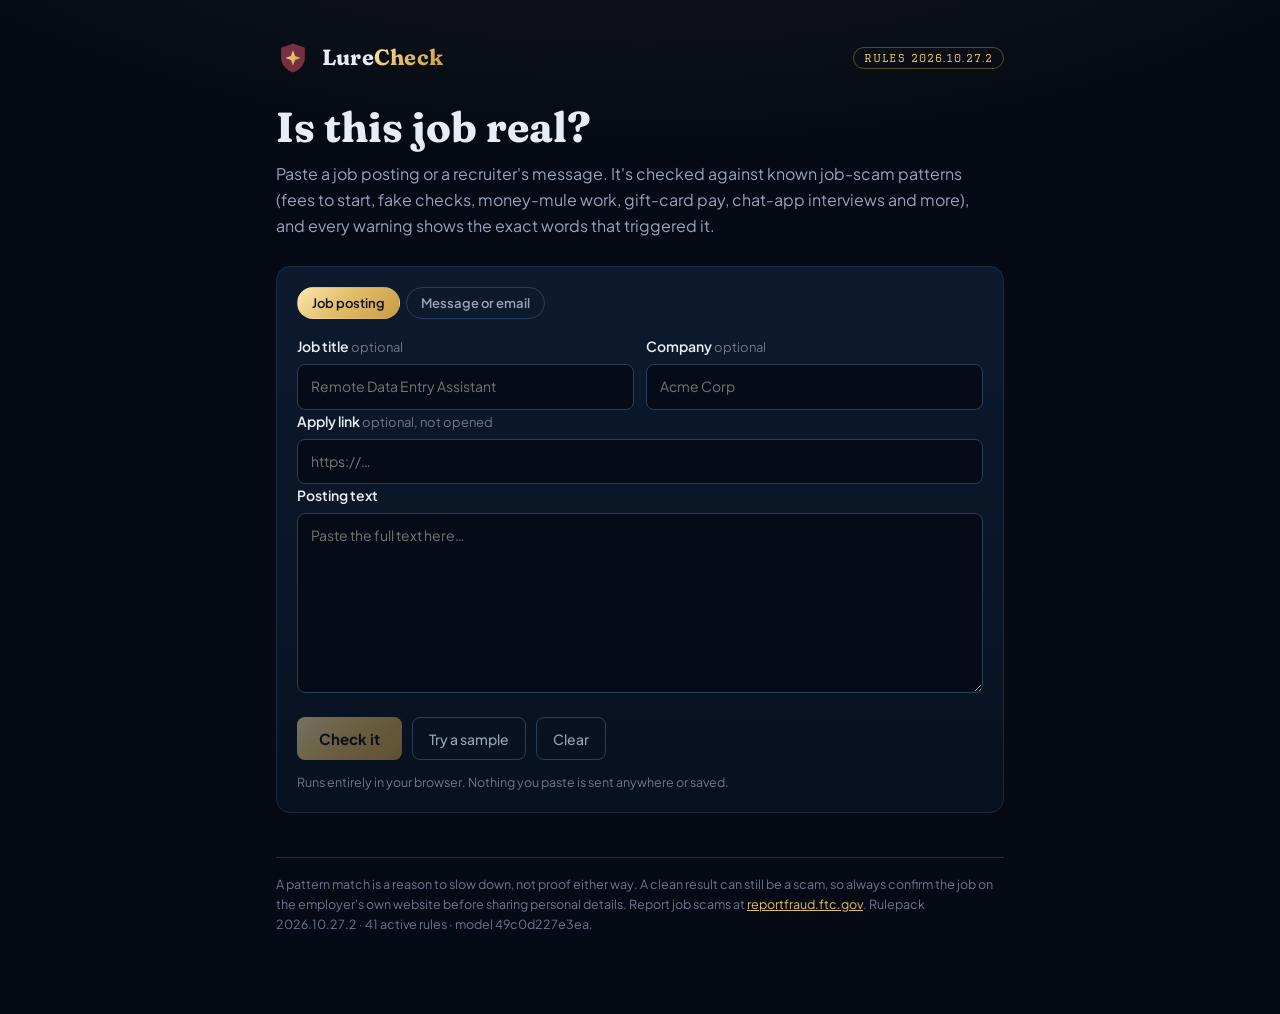
==== index.html @ cb1915ae "Batch 4: network matches, lookup, employer attestations and screening, multilingual rules Plan items" ====
<!doctype html>
<html lang="en">
<head>
<meta charset="utf-8">
<meta name="viewport" content="width=device-width, initial-scale=1">
<title>LureCheck · Is this job real?</title>
<meta name="description" content="Paste a job posting or recruiter message and see whether it matches known job-scam patterns. Runs entirely in your browser.">
<link rel="preconnect" href="https://fonts.googleapis.com">
<link rel="preconnect" href="https://fonts.gstatic.com" crossorigin>
<link href="https://fonts.googleapis.com/css2?family=Fraunces:opsz,wght,SOFT,WONK@9..144,500..800,0..100,0..1&family=Graduate&family=Martian+Mono:wdth,wght@75..112.5,400..700&family=Plus+Jakarta+Sans:wght@400..700&display=swap" rel="stylesheet">
<style>
:root{
  --bg:#050A14;--panel:#08111F;--panel2:#0D1A2E;--line:#1C2B44;--line2:#2A3D5C;
  --text:#E8ECF4;--soft:#97A3B8;--dim:#6B778C;
  --gold:#E2BE6A;--gold-hi:#FBE7AE;--gold-lo:#C99B45;
  --foil:linear-gradient(135deg,#FBE7AE 0%,#E2BE6A 45%,#C99B45 100%);
  --garnet:#8C2F45;--crimson:#E5484D;--amber:#E0A23A;--green:#3FB27F;
  --mono:'Martian Mono',ui-monospace,monospace;--sans:'Plus Jakarta Sans',system-ui,sans-serif;
  --display:'Fraunces',Georgia,serif;--varsity:'Graduate','Rockwell',serif;
}
*{box-sizing:border-box;margin:0}
html{background:var(--bg)}
body{font-family:var(--sans);font-variation-settings:'wdth' 82;background:var(--bg);color:var(--text);line-height:1.6;min-height:100vh;
  background-image:radial-gradient(1200px 500px at 50% -200px,rgba(226,190,106,.10),transparent 70%)}
.wrap{max-width:760px;margin:0 auto;padding:40px 16px 80px}
header{display:flex;align-items:center;gap:12px;margin-bottom:28px}
.brand{white-space:nowrap;font-family:var(--display);font-variation-settings:'SOFT' 60,'WONK' 1;font-size:22px;font-weight:700;letter-spacing:.01em}
.brand b{background:var(--foil);-webkit-background-clip:text;background-clip:text;color:transparent}
.tag{margin-left:auto;font:400 11px var(--varsity);letter-spacing:.1em;text-transform:uppercase;color:var(--gold);
  border:1px solid rgba(226,190,106,.35);border-radius:999px;padding:4px 10px}
h1{font-family:var(--display);font-variation-settings:'SOFT' 60,'WONK' 1;font-size:clamp(30px,6vw,42px);line-height:1.15;margin-bottom:10px}
.lede{color:var(--soft);max-width:58ch;margin-bottom:28px}
.card{background:linear-gradient(180deg,var(--panel2),var(--panel));border:1px solid var(--line);border-radius:14px;padding:20px}
.tabs{display:flex;gap:6px;margin-bottom:16px;flex-wrap:wrap}
.tab{font:600 13px var(--sans);color:var(--soft);background:transparent;border:1px solid var(--line2);border-radius:999px;padding:7px 14px;cursor:pointer}
.tab[aria-selected=true]{color:#0A0F1A;background:var(--foil);border-color:transparent}
label{display:block;font-weight:600;font-size:14px;margin:14px 0 6px}
label:first-of-type{margin-top:0}
.hint{color:var(--dim);font-weight:400;font-size:13px}
textarea,input{width:100%;background:#050C18;border:1px solid var(--line2);border-radius:8px;color:var(--text);
  font:14px/1.55 var(--sans);padding:11px 13px}
textarea{min-height:180px;resize:vertical}
textarea:focus,input:focus{outline:none;border-color:var(--gold);box-shadow:0 0 0 3px rgba(226,190,106,.15)}
.row{display:grid;grid-template-columns:1fr 1fr;gap:12px}
@media(max-width:560px){.row{grid-template-columns:1fr}}
.actions{display:flex;gap:10px;margin-top:18px;flex-wrap:wrap}
button.go{background:var(--foil);color:#0A0F1A;border:0;border-radius:8px;padding:12px 22px;font:700 15px var(--sans);cursor:pointer}
button.go:disabled{opacity:.45;cursor:default}
button.ghost{background:none;border:1px solid var(--line2);border-radius:8px;color:var(--soft);padding:11px 16px;font:500 14px var(--sans);cursor:pointer}
button.ghost:hover{border-color:var(--gold);color:var(--text)}
.private{margin-top:12px;color:var(--dim);font-size:12.5px}

#result{margin-top:24px}
.verdict{display:grid;grid-template-columns:auto 1fr;gap:20px;align-items:center}
@media(max-width:560px){.verdict{grid-template-columns:1fr;justify-items:start}}
.scan{position:relative;width:132px;height:132px}
.scan svg{width:100%;height:100%;transform:rotate(-90deg)}
.scan .num{position:absolute;inset:0;display:grid;place-items:center;text-align:center;font:700 30px var(--mono);font-variation-settings:'wdth' 112.5}
.scan .num small{display:block;font:600 10px var(--mono);letter-spacing:.14em;color:var(--dim);margin-top:-6px}
.lvl{font:600 11px var(--mono);letter-spacing:.14em;text-transform:uppercase}
.vt{font-family:var(--display);font-variation-settings:'SOFT' 60,'WONK' 1;font-size:26px;line-height:1.2;margin:4px 0 6px}
.advice{color:var(--soft)}
.k-ok{--c:var(--green)}.k-caution{--c:var(--amber)}.k-warn{--c:#F07A3A}.k-bad{--c:var(--crimson)}
.lvl,.num{color:var(--c)}
.verdict.card{border-color:color-mix(in srgb,var(--c) 45%,var(--line))}
h2{font:400 12.5px var(--varsity);letter-spacing:.12em;text-transform:uppercase;color:var(--gold);margin:26px 0 10px}
.f{border:1px solid var(--line);border-left:3px solid var(--fc);border-radius:10px;padding:14px 16px;margin-bottom:10px;background:var(--panel)}
.f.critical{--fc:var(--crimson)}.f.warning{--fc:var(--amber)}.f.note{--fc:var(--dim)}
.f .t{display:flex;gap:10px;align-items:baseline;justify-content:space-between;font-weight:600}
.f .sev{font:600 10.5px var(--mono);letter-spacing:.1em;text-transform:uppercase;color:var(--fc);white-space:nowrap}
.f p{color:var(--soft);font-size:14px;margin-top:4px}
.f code{display:inline-block;font:12.5px var(--mono);color:var(--gold-hi);background:rgba(226,190,106,.08);
  border:1px solid rgba(226,190,106,.2);border-radius:5px;padding:1px 6px;margin:6px 6px 0 0;word-break:break-word}
.lg{border-color:rgba(224,162,58,.45)}
.lg ul,.steps{padding-left:20px;color:var(--soft);font-size:14px}
.lg li,.steps li{margin-top:4px}
.empty{color:var(--soft)}
footer{margin-top:44px;color:var(--dim);font-size:12.5px;border-top:1px solid var(--line);padding-top:16px}
footer a{color:var(--gold)}
.mk-card{margin-top:6px}
.mk-legend{display:flex;flex-wrap:wrap;gap:10px;margin:0 0 12px;font:500 11px/1 var(--mono, monospace);letter-spacing:.12em;text-transform:uppercase}
.mk-legend span{padding:6px 9px;border-radius:6px}
.mk-text{white-space:pre-wrap;word-break:break-word;font-size:15px;line-height:1.75}
.mk-red,.mk-amb,.mk-grn{color:inherit;border-radius:4px;padding:1px 3px}
.mk-red{background:rgba(229,48,79,.2);box-shadow:inset 0 -2px #E5304F;color:#FFB3BF}
.mk-amb{background:rgba(232,162,26,.18);box-shadow:inset 0 -2px #E8A21A;color:#FFD98A}
.mk-grn{background:rgba(46,204,113,.16);box-shadow:inset 0 -2px #2ECC71;color:#9EF0C2}
.mk-cleared{list-style:none;margin:16px 0 8px;padding:0;display:grid;gap:10px}
.mk-cleared li{display:grid;gap:4px;font-size:14px;opacity:.9}
.mk-cleared b{color:#9EF0C2}
.mk-note{font-size:12.5px;opacity:.6;margin-top:6px}
</style>
</head>
<body>
<div class="wrap">
  <header>
    <svg width="34" height="34" viewBox="0 0 40 40" aria-hidden="true"><defs><linearGradient id="g" x1="0" y1="0" x2="1" y2="1"><stop offset="0" stop-color="#FBE7AE"/><stop offset=".45" stop-color="#E2BE6A"/><stop offset="1" stop-color="#C99B45"/></linearGradient></defs><path d="M20 3 L34 8 V19 C34 28 28 34 20 37 C12 34 6 28 6 19 V8 Z" fill="#782F40"/><path d="M20 11 L22.4 17.6 L29 20 L22.4 22.4 L20 29 L17.6 22.4 L11 20 L17.6 17.6 Z" fill="url(#g)"/></svg>
    <span class="brand">Lure<b>Check</b></span>
    <span class="tag" id="ver-tag">Rules 2026.10.27.2</span>
  </header>

  <h1>Is this job real?</h1>
  <p class="lede">Paste a job posting or a recruiter's message. It's checked against known job-scam patterns (fees to start, fake checks, money-mule work, gift-card pay, chat-app interviews and more), and every warning shows the exact words that triggered it.</p>

  <form class="card" id="form" autocomplete="off">
    <div class="tabs" role="tablist">
      <button type="button" class="tab" role="tab" aria-selected="true" data-mode="posting">Job posting</button>
      <button type="button" class="tab" role="tab" aria-selected="false" data-mode="message">Message or email</button>
    </div>
    <div id="posting-fields">
      <div class="row">
        <div><label for="title">Job title <span class="hint">optional</span></label><input id="title" placeholder="Remote Data Entry Assistant"></div>
        <div><label for="company">Company <span class="hint">optional</span></label><input id="company" placeholder="Acme Corp"></div>
      </div>
      <label for="url">Apply link <span class="hint">optional, not opened</span></label>
      <input id="url" placeholder="https://…">
    </div>
    <div id="message-fields" hidden>
      <label for="sender">Sender <span class="hint">optional, name and email address</span></label>
      <input id="sender" placeholder="Jane Smith &lt;jane@example.com&gt;">
    </div>
    <label for="text" id="text-label">Posting text</label>
    <textarea id="text" placeholder="Paste the full text here…"></textarea>
    <div class="actions">
      <button class="go" id="go" type="submit" disabled>Check it</button>
      <button class="ghost" type="button" id="sample">Try a sample</button>
      <button class="ghost" type="button" id="clear">Clear</button>
    </div>
    <p class="private">Runs entirely in your browser. Nothing you paste is sent anywhere or saved.</p>
  </form>

  <div id="result" aria-live="polite"></div>

  <footer>
    A pattern match is a reason to slow down, not proof either way. A clean result can still be a scam, so always confirm the job on the employer's own website before sharing personal details.
    Report job scams at <a href="https://reportfraud.ftc.gov" rel="noopener">reportfraud.ftc.gov</a>.
    <span id="ver-foot">Rulepack 2026.10.27.2 · 41 active rules.</span>
  </footer>
</div>


<script id="lurecheck-data">
window.LURECHECK_RULEPACK = {"version":"2026.10.27.2","rules":[{"id":"advance_fee","status":"active","severity":"critical","weight":30,"title":"You're asked to pay something","why":"Legitimate employers never charge you to start work. The single most reliable scam marker.","phrases":["training fee","registration fee","application fee","processing fee","onboarding fee","background check fee","starter kit","pay for your own equipment","purchase the equipment","buy the software","refundable deposit","security deposit","administrative fee","certification fee","check to purchase","check for equipment","check to buy","funds to purchase","money for equipment","training with a fee"],"patterns":["\\b(?:fees?|tuition(?!\\s+(?:reimbursement|assistance|support|benefits?))|charges?)\\b[^.\\n]{0,40}\\b(?:training|course|program|certification|onboarding|registration|processing|kit|equipment|softwares?|laptop|visa)\\b","\\b(?:training|course|program|certification|onboarding|registration|application|processing|visa|equipment|software|kit)\\s+(?:fees?|charges?|tuition|costs?)\\b","\\$\\s?\\d[\\d,]*(?:\\.\\d\\d)?\\s+(?:paid\\s+)?(?:certification|training|course|program|mentorship|kit|software|equipment)\\b","\\b(?:must|need to|have to|required to|first)\\b[^.\\n]{0,30}\\b(?:obtain|purchase|buy|pay(?: for)?)\\b[^.\\n]{0,30}\\$\\s?\\d[\\d,]*[^.\\n]{0,20}\\b(?:certification|training|course|program|onboarding|software|equipment|vendor|kit|fee)\\b","\\b(?:pay|paying|send)\\s+(?:the\\s+|our\\s+|an?\\s+)?(?:vendor|hr agent|agent|recruiter|supplier)\\b[^.\\n]{0,40}\\$?\\s?\\d","\\bpay\\b[^.\\n]{0,40}\\$\\s?\\d[\\d,]*[^.\\n]{0,40}\\b(?:to our|to the)\\s+(?:hr\\s+)?(?:agent|recruiter|manager|vendor)\\b","\\b(?:are you able to|can you|could you|please|kindly|you (?:will )?(?:need to|must|have to))\\s+(?:\\w+\\s+){0,2}(?:cover|front|pay for)\\s+(?:the\\s+|these\\s+|those\\s+)?(?:expenses?|costs?|fees?)\\b"],"guards":["negation"],"min_matches":1,"bonus":3,"added":"2026-09-29","source":"original"},{"id":"money_mule","status":"active","severity":"critical","weight":34,"title":"The job involves moving money or packages","why":"Depositing checks and forwarding funds, or reshipping parcels, is how stolen money and goods get laundered. Even if you didn't know, the bank can close your account, report you, and make you repay the money, and people who move stolen money or goods can face criminal charges. Stop and don't send anything on.","phrases":["deposit the check","cash the check","cashier's check","cashiers check","forward the funds","transfer the remaining","wire the balance","process payments on behalf","package forwarding","reship","money transfer agent"],"patterns":["\\b(?:mail|send|issue|email|deliver|give)\\w*\\s+you\\s+(?:a\\s+|the\\s+)?(?:check|cheque|paycheck)\\b[^.\\n]{0,90}\\b(?:deposit|purchase|equipment|supplies|expenses|software|vendor)\\b","\\b(?:attached|enclosed)\\s+is\\s+the\\s+(?:pay)?check\\b[^.\\n]{0,60}\\b(?:cover|expenses|supplies|purchase)\\b","\\bkeep\\s+(?:\\$\\s?\\d[\\d,]*|\\d{1,3}\\s?%)[^.\\n]{0,60}\\b(?:pay|salary|commission|fee|cut)\\b","\\b(?:customers?|clients?|buyers?)\\s+(?:will\\s+)?(?:pay|send|deposit)\\s+(?:into|to)\\s+your\\s+(?:personal\\s+|own\\s+)?(?:bank\\s+)?account\\b","\\b(?:transfer|send|wire|forward|remit)\\b[^.\\n]{0,40}\\b\\d{1,3}\\s?%[^.\\n]{0,40}\\b(?:partner|account|us|our|company)\\b","\\b(?:receive|accept|inspect)\\s+(?:the\\s+)?(?:parcels?|packages?|shipments?|boxes|goods)\\b[^.\\n]{0,80}\\b(?:your\\s+(?:home\\s+)?address|your\\s+home|at\\s+home|residence)\\b","\\b(?:relabel|re-?label|repackage|re-ship)\\w*\\b","\\bprepaid\\s+(?:shipping\\s+)?labels?\\b"],"guards":[],"min_matches":1,"bonus":3,"added":"2026-09-29","source":"original"},{"id":"mystery_shopping","status":"active","severity":"warning","weight":16,"title":"Mystery-shopper work","why":"Real mystery shopping exists, but 'mystery shopper' is also the usual cover story for fake-check scams. Never deposit a check or send money as part of an assignment.","phrases":["mystery shopper","secret shopper","mystery shopping"],"patterns":[],"guards":[],"min_matches":1,"bonus":3,"added":"2026-09-29","source":"original"},{"id":"banking_pii","status":"active","severity":"critical","weight":26,"title":"Banking or identity details wanted up front","why":"Account and identity details come after a signed offer, through payroll, never over chat during screening.","phrases":["routing number","bank account number","voided check","social security number","your ssn","driver's license number","drivers license number","copy of your id","photo of your id","direct deposit form"],"patterns":["\\b(?:send|provide|share|text|email|upload|scan|snap|attach)\\b[^.\\n]{0,50}\\b(?:ssn|social security|driver'?s? licen[sc]e|passport|bank (?:account|details|info\\w*|login)|routing|account number|photo id|id card)\\b"],"guards":["negation","post_hire"],"min_matches":1,"bonus":3,"added":"2026-09-29","source":"original"},{"id":"irreversible_pay","status":"active","severity":"critical","weight":24,"title":"Payment through irreversible channels","why":"Gift cards, crypto and wire services can't be reversed or traced, and no payroll pays in them. Being asked to SEND money through Zelle, Cash App or Venmo is the same trap. (Small gigs paying you through PayPal or Venmo is common and is not flagged on its own.)","phrases":[],"patterns":["\\b(?:send|sent|deposit|transfer|buy|purchase|codes?|top\\s?up|recharge|wire|withdraw\\w*|reimburse\\w*|pay\\s+(?:for|us|them|the|a|your|back))\\b[^.\\n]{0,40}\\b(?:bitcoin|btc|usdt|usdc|crypto(?:currency)?|gift\\s+cards?|apple\\s+cards?|itunes|zelle|cash\\s?app|venmo|western\\s+union|moneygram)\\b","\\b(?:paid|payment|payments|salary|wages?|pay)\\b(?!\\s+(?:vehicles?|rails?|processing|processors?|networks?|infrastructure|products?|platforms?|industry)\\b)[^.\\n]{0,40}\\b(?:bitcoin|btc|usdt|usdc|crypto(?:currency)?|gift\\s+cards?|apple\\s+cards?|itunes|western\\s+union|moneygram)\\b","\\b(?:bitcoin|btc|usdt|usdc|crypto(?:currency)?|gift\\s+cards?|apple\\s+cards?|itunes|western\\s+union|moneygram)\\b[^.\\n]{0,25}\\b(?:paid|payment|payments|salary|deposit|transfer|codes?)\\b"],"guards":["negation"],"min_matches":1,"bonus":3,"added":"2026-09-29","source":"original"},{"id":"task_scam","status":"active","severity":"warning","weight":24,"title":"Looks like a 'task' scam","why":"Task scams pay small commissions for fake product-boosting work, then demand deposits to 'unlock' withdrawals. You never get the money back.","phrases":[],"patterns":["\\b(?:boost|increase|improve|raise)\\w*\\s+(?:the\\s+)?(?:product\\s+|app\\s+|merchant\\s+|store\\s+)?(?:ratings?|rankings?|reviews?)\\b","\\b(?:product|order|app)\\s+optimi[sz]ation\\b","\\bcommission\\s+(?:on|per|for)\\s+(?:every|each|all)\\s+(?:set|task|order|product)\\b","\\b(?:top\\s?up|recharge|reload|fund)\\s+(?:your\\s+)?(?:account|balance|wallet)\\b","\\bunlock\\s+(?:your\\s+)?(?:withdrawal|earnings|commissions?|tasks?|bonus)\\b","\\bwithdraw(?:al|als)?\\b[^.\\n]{0,50}\\b(?:top\\s?up|recharge|deposit|unlock|upgrade)\\b","\\b(?:like|rate|review|click)\\s+(?:and\\s+\\w+\\s+)?(?:products?|videos?|ads?|apps?|listings?)\\b[^.\\n]{0,40}\\b(?:earn|paid|commission)\\b"],"guards":[],"min_matches":1,"bonus":3,"added":"2026-09-29","source":"original"},{"id":"off_platform","status":"active","severity":"warning","weight":17,"title":"Pushed onto a messaging app","why":"Moving to an unmonitored app right away avoids platform fraud detection and leaves no record. Keep talking where you found the job or on the company's own email. If they won't, look the company up yourself and call the main number on its website to ask whether the job and the recruiter are real.","phrases":["telegram","whatsapp","google hangouts","signal app","wickr","skype id","add me on","message me at","text me at","dm me on"],"patterns":["\\b(?:provide|send|share)\\s+(?:us\\s+|me\\s+)?your\\s+(?:microsoft\\s+)?teams\\s+(?:contact|id|email|username|handle|details)\\b","\\bteams\\s+for\\s+(?:direct\\s+)?communication\\b","\\b(?:only|exclusively|just)\\s+(?:via|on|through|over)\\s+(?:whatsapp|telegram|signal|text|sms)\\b"],"guards":["negation"],"min_matches":1,"bonus":3,"added":"2026-09-29","source":"original"},{"id":"text_interview","status":"active","severity":"warning","weight":15,"title":"Interview by text only","why":"Scam operations avoid live video because they're using a stolen or invented identity. A video call isn't proof either: some use face-swap filters. If you do get one, ask the interviewer to turn their head or wave a hand in front of their face; the filters often glitch.","phrases":["chat interview","text interview","no video call","interview through telegram","interview via whatsapp","written interview only"],"patterns":["\\binterview\\w*\\b[^.\\n]{0,40}\\b(?:via|on|through|over|by)\\s+(?:whatsapp|telegram|signal|text(?:\\s+message)?|chat|messages?|sms)\\b"],"guards":["negation"],"min_matches":1,"bonus":3,"added":"2026-09-29","source":"original"},{"id":"instant_hire","status":"active","severity":"warning","weight":16,"title":"Hired with no real process","why":"An offer without an interview means nobody is assessing you. The goal is to reach the payment step fast.","phrases":["you have been hired","congratulations you are hired","no interview required","hired on the spot","your resume was selected","begin work today"],"patterns":["\\bno\\s+interview\\b","\\b(?:hired|hire[sd]?|start(?:ing)?|begin)\\b[^.\\n]{0,20}\\bsame[- ]day\\b","\\byou(?:'ve| have)\\s+been\\s+(?:selected|hired|approved|accepted)\\b","\\bdeemed\\s+qualified\\b","\\byour\\s+(?:application|resume)\\s+(?:has\\s+been|was)\\s+(?:processed|selected|approved|shortlisted)\\b"],"guards":["negation"],"min_matches":1,"bonus":3,"added":"2026-09-29","source":"original"},{"id":"unsolicited_contact","status":"active","severity":"warning","weight":14,"title":"They say they found you through a directory or resume list","why":"Scammers mass-mail lists of students and job seekers. A real employer applies to you, or you apply to them.","phrases":[],"patterns":["\\b(?:got|received|obtained|found|pulled|saw)\\s+your\\s+(?:contact|resume|cv|email|details|information)\\b[^.\\n]{0,60}\\b(?:through|from|via|on|in)\\b","\\bselected\\s+from\\s+your\\s+(?:school|university|college|campus)\\s+directory\\b","\\byour\\s+(?:school|university|college)\\s+(?:directory|email\\s+list|listserv)\\b"],"guards":[],"min_matches":1,"bonus":3,"added":"2026-09-29","source":"university scam alerts, 2026-09"},{"id":"student_bait","status":"active","severity":"note","weight":9,"title":"Wording aimed at students","why":"Campus scam alerts repeatedly show this framing: easy money that won't interfere with classes.","phrases":[],"patterns":["\\bwithout affecting your (?:regular\\s+)?(?:activities|studies|academics|classes|schedule)\\b","\\bstudent\\s+(?:empowerment|assistance|support)\\s+program\\b","\\bwork\\s+virtually\\s+as\\b"],"guards":[],"min_matches":1,"bonus":3,"added":"2026-09-29","source":"university scam alerts, 2026-09"},{"id":"pressure","status":"active","severity":"warning","weight":11,"title":"Pressure to decide now","why":"Urgency is there to stop you checking. Real hiring runs on weeks, not hours.","phrases":["limited positions","limited slots","act fast","respond within 24 hours","within the next hour","first come first served","offer expires","urgent hiring","urgently needed"],"patterns":["\\burgently\\s+(?:needs?|required|hiring)\\b","\\bstart\\s+(?:today|now|right away)\\b"],"guards":[],"min_matches":1,"bonus":3,"added":"2026-09-29","source":"original"},{"id":"visa_threat","status":"active","severity":"warning","weight":20,"title":"Threatens your visa or immigration status","why":"The message says your visa, OPT, CPT or SEVIS status is at risk, mentions deportation or arrest, or asks you to pay something tied to your immigration status. Scammers target international students with these threats. Employers don't handle your visa status, and no real job asks you to pay to protect it. Talk to your school's international student office before you reply.","phrases":[],"patterns":["\\b(?:visa|f-?1|j-?1|opt|stem\\s+opt|cpt|sevis|i-?20|immigration\\s+status|work\\s+authori[sz]ation)\\b[^.\\n]{0,40}\\b(?:revoked|cancell?ed|terminated|suspended|at\\s+risk|in\\s+jeopardy|violat(?:ed|ion))\\b","\\b(?:deport(?:ed|ation)?|arrest(?:ed)?\\s+warrant|immigration\\s+(?:officers?|police))\\b","\\b(?:pay|fee|fine|deposit|send)\\b[^.\\n]{0,40}\\b(?:visa|opt|cpt|sevis|i-?20|immigration)\\b[^.\\n]{0,30}\\b(?:status|fee|processing|clearance|renewal|maintain)\\b"],"guards":["negation"],"min_matches":1,"bonus":3,"added":"2026-10-27","source":"plan item 10: international students are targeted with visa and OPT/CPT threats"},{"id":"authority_impersonation_zh","status":"active","severity":"warning","weight":28,"title":"Someone claiming to be police or a consulate wants money (Chinese)","why":"The message claims to be from a Chinese embassy, consulate, police or customs office, says you're linked to a crime such as money laundering, and asks you to pay, transfer money or keep it secret. Real authorities don't do this by phone, text or WeChat. Hang up and talk to your school's international student office.","phrases":[],"patterns":["(?:大使馆|领事馆|公安局|公安|警察局|检察院|移民局|海关)[^。\\n]{0,40}(?:洗钱|逮捕|通缉|涉嫌|冻结|拘留|涉案|违法)","(?:洗钱|逮捕|通缉|涉嫌|冻结|拘留|涉案)[^。\\n]{0,40}(?:转账|汇款|保证金|安全账户|保密)"],"guards":[],"min_matches":1,"bonus":3,"added":"2026-10-27","source":"plan item 10: impersonation calls aimed at Chinese international students"},{"id":"fake_check_es","status":"active","severity":"critical","weight":34,"title":"They'll send you a check and want money back (Spanish)","why":"Te mandan un cheque para depositar y después te piden enviar el resto, comprar equipo o pagar a un proveedor. El banco puede mostrar el dinero disponible, pero el cheque falso regresa semanas después y tú debes todo. This is the fake-check scam: don't deposit it.","phrases":[],"patterns":["\\bcheck\\b[\\s\\S]{0,120}?\\bdep[oó]s[ií]t\\w*[\\s\\S]{0,100}?\\b(?:env[ií]\\w*|transf\\w*|devuelv\\w*|devolv\\w*|mand\\w*)\\b[^.\\n]{0,40}\\b(?:resto|diferencia|proveedor|equipo|dinero)\\b","\\bdep[oó]s[ií]t\\w*[^.\\n]{0,40}\\bcheck\\b[\\s\\S]{0,100}?\\b(?:proveedor|resto|diferencia|compra\\w*\\s+(?:el\\s+|los\\s+)?(?:equipo|materiales))\\b"],"guards":["negation"],"min_matches":1,"bonus":3,"added":"2026-10-27","source":"plan item 10: Spanish-language fake-check scripts"},{"id":"advance_fee_es","status":"active","severity":"critical","weight":30,"title":"You're asked to pay to get the job (Spanish)","why":"Te piden pagar una cuota de inscripción, capacitación, uniforme o materiales para empezar. Los empleadores reales no cobran por trabajar. You're asked to pay to start: real employers never charge you.","phrases":["pago por adelantado","cuota de inscripción","cuota de inscripcion","costo de capacitación","costo de capacitacion","kit de inicio","depósito de garantía","deposito de garantia"],"patterns":["\\b(?:debe|debes|tiene\\s+que|tienes\\s+que|necesita|necesitas)\\s+(?:pagar|depositar)\\b[^.\\n]{0,40}\\b(?:inscripci[oó]n|capacitaci[oó]n|entrenamiento|uniforme|materiales|kit|equipo)\\b"],"guards":["negation"],"min_matches":1,"bonus":3,"added":"2026-10-27","source":"plan item 10: Spanish-language advance-fee scripts"},{"id":"too_good","status":"active","severity":"warning","weight":13,"title":"High pay for very little","why":"Pay well above market for a role needing no experience is bait, not an opportunity.","phrases":["no experience necessary","no experience required","no skills required","anyone can do this","work only 2 hours","flexible hours high pay","easy money","guaranteed income","earn while you learn"],"patterns":["\\bno\\s+(?:prerequisite\\s+)?(?:training\\s+or\\s+)?(?:work\\s+)?experience(?:\\s+or\\s+(?:skills?|training))?\\s+(?:is\\s+|are\\s+)?(?:necessary|required|needed)\\b","\\bearn\\s+\\$\\s?\\d[\\d,]*(?:\\s*(?:-|to)\\s*\\$?\\s?\\d[\\d,]*)?\\s*(?:daily|a day|per day|every day)\\b"],"guards":[],"min_matches":1,"bonus":3,"added":"2026-09-29","source":"original"},{"id":"pay_to_work","status":"active","severity":"warning","weight":20,"title":"The 'job' requires paying for training first","why":"A real internship or job pays you. If you must buy a course or program to get the role, it is a course sale dressed as a job.","phrases":["enroll here","enroll for the program","enroll in the program"],"patterns":["\\benroll\\w*\\s+(?:for|in)\\s+(?:the|our)\\s+(?:training\\s+)?program\\b"],"guards":["negation"],"min_matches":1,"bonus":3,"added":"2026-09-29","source":"original"},{"id":"training_sale_perks","status":"active","severity":"warning","weight":20,"title":"The perks read like a course being sold","why":"Certificates, mock interviews and branding sessions listed together are how paid 'internship programs' advertise themselves.","phrases":["training certificate","internship certificate","letter of recommendation","mock interview sessions","personal branding sessions","resume building sessions","guaranteed placement"],"patterns":[],"guards":[],"min_matches":2,"bonus":3,"added":"2026-09-29","source":"original"},{"id":"mule_recruitment","status":"active","severity":"warning","weight":22,"title":"Bank account and ID wanted to 'receive payment'","why":"Being asked for a U.S. bank account and SSN to 'receive salary' before you know the job, company, or pay is the money-mule recruitment pattern; your account is used to move stolen funds. Even if you didn't know, the bank can close your account, report you, and make you repay the money, and people who move stolen money or goods can face criminal charges. Stop and don't send anything on.","phrases":["bank account for payment","valid u.s. bank account","us bank account for","social security number for employment","part-time recruiter"],"patterns":["\\b(?:valid|active|personal)\\s+(?:u\\.?s\\.?\\s+)?bank\\s+account\\b[^.\\n]{0,30}\\b(?:payment|paid|salary|deposit|receive)\\b","\\b(?:receive|get|accept)\\s+(?:your\\s+)?(?:salary|pay|payments?|payroll)(?:\\s+payments?)?\\s+(?:through|via|by|into|to)\\s+(?:a\\s+|your\\s+)?(?:u\\.?s\\.?\\s+)?(?:personal\\s+)?bank\\b","\\bassist(?:ing)?\\s+(?:\\w+\\s+){0,3}with\\s+(?:its|our|their|the)\\s+recruit(?:ment|ing)\\b","\\brecruit(?:ment|ing)\\s+(?:is\\s+being\\s+)?conducted\\s+on\\s+behalf\\s+of\\b","\\breply\\s+(?:with\\s+)?(?:yes|apply|interested|i'?m interested)\\b","\\bnot\\s+eligible\\s+to\\s+apply\\b"],"guards":[],"min_matches":1,"bonus":3,"added":"2026-09-29","source":"original"},{"id":"vague_employer","status":"active","severity":"note","weight":9,"title":"The employer stays vague","why":"A real posting names the company and a real person. Anonymity here is deliberate.","phrases":["confidential company","our client is seeking","a leading company","reputable company seeking","well known firm","undisclosed company"],"patterns":["\\b(?:confidential|undisclosed)\\s+(?:employer|company|client)\\b"],"guards":[],"min_matches":1,"bonus":3,"added":"2026-09-29","source":"original"},{"id":"preselected_offer","status":"active","severity":"warning","weight":20,"title":"A job offer you never applied for","why":"The message says you've already been 'chosen' or 'selected' or that an offer was 'approved for you', or that they found your CV or email somewhere. Real employers don't hand out offers to people who never applied.","phrases":[],"patterns":["\\b(?:dear|greetings,?|hello,?)\\s+(?:chosen|selected)\\s+(?:applicant|candidate|student)s?\\b","\\b(?:job\\s+)?offer\\s+has\\s+been\\s+approved\\s+for\\s+you\\b","\\byou\\s+have\\s+been\\s+(?:chosen|selected)\\s+(?:through|by|from|for\\s+(?:a|this)\\s+job|to\\s+work)\\b","\\b(?:considered|found)\\s+you\\s+(?:as\\s+)?(?:a\\s+)?suitable\\b","\\bcame\\s+across\\s+your\\s+(?:cv|resume|profile)\\b","\\bfound\\s+your\\s+(?:email|e-mail|contact|number)\\s+(?:on|in|through)\\b","\\byou\\s+are\\s+invited\\s+to\\s+participate\\s+in\\s+a\\s+part[- ]time\\s+job\\b","\\byour\\s+resume\\s+is\\s+very\\s+suitable\\b"],"guards":[],"min_matches":1,"bonus":3,"added":"2026-09-30","source":"field test Sept 2026 (Evan's labeled reasons)"},{"id":"weekly_stipend","status":"active","severity":"warning","weight":18,"title":"A flat weekly amount for part-time work","why":"Scam offers quote a round weekly sum ('$350 weekly', '$550 per week') for a few hours of vague remote work. Real part-time jobs quote an hourly rate. Writing 'every 7 days' instead of 'weekly' doesn't change it.","phrases":[],"patterns":["\\$\\s?\\d{3}(?:[.,]\\d{2})?\\s*(?:\\(?usd\\)?\\s*)?(?:weekly|per\\s+week|a\\s+week|each\\s+week|every\\s+week|every\\s+(?:7|seven)\\s+days|/\\s?(?:week|wk))\\b","\\bweekly\\s+(?:pay|salary|remuneration|allowance|wages?|compensation|stipend)\\s*(?:of|:|is)?\\s*(?:up\\s+to\\s+)?\\$\\s?\\d{3}\\b","\\b(?:earn|make|get\\s+paid)\\s+(?:up\\s+to\\s+)?\\$\\s?\\d{3}(?:\\.\\d\\d)?\\s*(?:\\(?usd\\)?\\s*)?(?:weekly|every\\s+(?:7|seven)\\s+days)\\b"],"guards":["live_in"],"min_matches":1,"bonus":3,"added":"2026-09-30","source":"field test Sept 2026 (Evan's labeled reasons)"},{"id":"weekly_pay_few_hours","status":"active","severity":"warning","weight":15,"title":"Weekly pay for a few hours, with no amount","why":"The weekly-stipend scam with the dollar figure taken out: paid every week for an hour or two a day. Real part-time jobs name an hourly rate.","phrases":[],"patterns":["\\b(?:pay|paid|payments?|salary|stipend|compensation)\\b[^.\\n]{0,30}(?:weekly|(?:per|each|every)\\s+week|every\\s+(?:7|seven)\\s+days)[\\s\\S]{0,200}?\\b(?:[1-4]|one|two|three|few)(?:\\s*(?:-|to)\\s*[2-5])?\\s*(?:hrs?|hours?)\\s+(?:a|per|each)\\s+day\\b","\\bweekly\\s+(?:pay|salary|stipend|compensation|payments?)\\b[\\s\\S]{0,200}?\\b(?:[1-4]|one|two|three|few)(?:\\s*(?:-|to)\\s*[2-5])?\\s*(?:hrs?|hours?)\\s+(?:a|per|each)\\s+day\\b","\\b(?:[1-4]|one|two|three|few)(?:\\s*(?:-|to)\\s*[2-5])?\\s*(?:hrs?|hours?)\\s+(?:a|per|each)\\s+day\\b[\\s\\S]{0,200}?\\b(?:pay|paid|payments?|salary|stipend|compensation)\\b[^.\\n]{0,30}(?:weekly|(?:per|each|every)\\s+week|every\\s+(?:7|seven)\\s+days)","\\b(?:[1-4]|one|two|three|few)(?:\\s*(?:-|to)\\s*[2-5])?\\s*(?:hrs?|hours?)\\s+(?:a|per|each)\\s+day\\b[\\s\\S]{0,200}?\\bweekly\\s+(?:pay|salary|stipend|compensation|payments?)\\b"],"guards":["negation","live_in"],"min_matches":1,"bonus":0,"added":"2026-10-22","source":"red-team on training scams, Oct 2026: removing dollar amounts undid weekly_stipend in 70 of 280 rewrites"},{"id":"remote_weekly_pay","status":"active","severity":"note","weight":10,"title":"Remote work paid by the week","why":"Remote 'assistant' scams promise to pay every week, often with no amount at all. Some real remote jobs pay weekly too, so this only adds weight to other signs.","phrases":[],"patterns":["\\b(?:remote(?:ly)?|from\\s+home|home-based|work\\s+from\\s+anywhere|online-based|virtual(?:ly)?)\\b[\\s\\S]{0,250}?\\b(?:paid|pay|payments?|salary|stipend|compensation|earn)\\b[^.\\n]{0,30}(?:weekly|(?:per|each|every)\\s+week|every\\s+(?:7|seven)\\s+days)","\\b(?:remote(?:ly)?|from\\s+home|home-based|work\\s+from\\s+anywhere|online-based|virtual(?:ly)?)\\b[\\s\\S]{0,250}?\\bweekly\\s+(?:pay|salary|stipend|compensation|payments?)\\b","\\b(?:paid|pay|payments?|salary|stipend|compensation|earn)\\b[^.\\n]{0,30}(?:weekly|(?:per|each|every)\\s+week|every\\s+(?:7|seven)\\s+days)[\\s\\S]{0,250}?\\b(?:remote(?:ly)?|from\\s+home|home-based|work\\s+from\\s+anywhere|online-based|virtual(?:ly)?)\\b","\\bweekly\\s+(?:pay|salary|stipend|compensation|payments?)\\b[\\s\\S]{0,250}?\\b(?:remote(?:ly)?|from\\s+home|home-based|work\\s+from\\s+anywhere|online-based|virtual(?:ly)?)\\b"],"guards":["negation"],"min_matches":1,"bonus":0,"added":"2026-10-22","source":"red-team on training scams, Oct 2026: with dollar amounts removed, 'work remotely and get paid weekly' was all that was left"},{"id":"personal_channel","status":"active","severity":"warning","weight":18,"title":"Moves hiring to a personal phone, email or social account","why":"You're told to text a number, reply from your personal or 'alternative' email instead of your school address, or message someone on Instagram. That keeps the conversation away from your school's spam filters and anyone who could warn you. This happens from real university addresses too: scammers send from hacked student and staff accounts, so a genuine .edu address doesn't make the offer real.","phrases":[],"patterns":["\\b(?:alternative|alternate|personal|private|non[- ]?school|non[- ]?edu)\\s+e-?mail(?:\\s+address)?\\b","\\bnot\\s+(?:your|the)\\s+(?:\\.?edu|school|university|student|campus)\\s+e-?mail\\b","\\btext\\s+(?:your|me\\s+your|us\\s+your|them\\s+your)\\s+(?:full\\s+)?name\\b","\\b(?:send|drop)\\s+(?:a\\s+)?text(?:\\s+message)?\\s+to\\b","\\bvia\\s+text\\s+(?:message|at)\\b","\\btext\\s+message\\s+(?:only|for\\s+a\\s+quick)\\b","\\binstagram\\b[^.\\n]{0,40}\\bmessage\\s+only\\b","\\bdrop\\s+your\\s+(?:phone|cell|mobile)\\s+number\\b","\\b(?:send|provide|reply\\s+with)\\b[^.\\n]{0,40}\\bgmail\\b"],"guards":["disclaimer"],"min_matches":1,"bonus":3,"added":"2026-09-30","source":"field test Sept 2026 (Evan's labeled reasons)"},{"id":"any_department","status":"active","severity":"note","weight":10,"title":"Open to anyone in any department","why":"Fake 'research assistant' offers say any student from any department can do the job. Real research jobs name the skills and the lab. These often come from real but hacked university email accounts.","phrases":[],"patterns":["\\b(?:any|all)\\s+(?:academic\\s+)?departments?\\s+(?:of|in)\\s+(?:the|our)\\s+(?:institution|university|school|college)\\b","\\bfrom\\s+any\\s+(?:academic\\s+)?department\\b","\\bstudents?\\s*(?:and|/|\\\\)\\s*staffs?\\b[^.\\n]{0,80}\\b(?:job|position|opportunity|offer|employment)\\b"],"guards":[],"min_matches":1,"bonus":3,"added":"2026-09-30","source":"field test Sept 2026 (Evan's labeled reasons)"},{"id":"student_hardship_bait","status":"active","severity":"note","weight":10,"title":"Promises money without touching your studies","why":"'Won't interfere with your academics', 'help struggling students cover expenses': this pitch targets students who need money and is written to lower your guard.","phrases":[],"patterns":["\\bwithout\\s+(?:affecting|interfering\\s+with)\\s+(?:your|one'?s)\\s+(?:regular\\s+|daily\\s+)?(?:activities|academics?|academic\\s+performance|studies|classes|schedule|leisure)\\b","\\b(?:won'?t|will\\s+not|does\\s+not|doesn'?t)\\s+(?:interfere|affect)\\s+(?:with\\s+)?your\\s+(?:daily\\s+activities|academics|studies|present\\s+employment|study)\\b","\\bhelp\\s+(?:struggling|needy)\\s+students\\b","\\bcover\\s+expenses\\s+incurred\\b","\\bfinancial\\s+support\\s+to\\s+those\\s+who\\b"],"guards":[],"min_matches":1,"bonus":3,"added":"2026-09-30","source":"field test Sept 2026 (Evan's labeled reasons)"},{"id":"reship_home","status":"active","severity":"critical","weight":34,"title":"Receive and re-ship packages from home","why":"The job is taking in parcels at your home and sending them on. That's reshipping stolen goods, and you're the one whose address is on the box. Even if you didn't know, the bank can close your account, report you, and make you repay the money, and people who move stolen money or goods can face criminal charges. Stop and don't send anything on.","phrases":[],"patterns":["\\breshipp?(?:ing|er|ers)?\\b","\\b(?:parcels?|packages?|goods|items)\\b[^.\\n]{0,60}\\b(?:delivered|sent|shipped|mailed)\\s+to\\s+your\\s+(?:home|house|address|residence|apartment)\\b","\\bprepares?\\s+goods\\s+for\\s+forwarding\\b","\\baccept(?:ing)?\\s+and\\s+send(?:ing)?\\s+(?:mail|parcels?|packages?)\\b","\\b(?:outgoing|return)\\s+shipping\\s+labels?\\s+to\\s+print\\b","\\btake\\s+(?:pictures|photos)\\s+of\\s+(?:it|the\\s+parcels?|the\\s+packages?|each\\s+(?:parcel|package))\\b"],"guards":[],"min_matches":1,"bonus":3,"added":"2026-09-30","source":"field test Sept 2026 (Evan's labeled reasons)"},{"id":"fake_check_funds","status":"active","severity":"critical","weight":34,"title":"They'll send you money to buy things","why":"You're promised a check or 'funds' to buy equipment, supplies or gifts, or you'll be 'paid in advance' for purchases. Your bank may show the money as available within a day or two, but a fake check can come back weeks later, and you owe the bank the full amount. Don't deposit it, and don't send any of it on.","phrases":[],"patterns":["\\b(?:issue|send|mail|give|email)\\w*\\s+you\\s+(?:an?\\s+)?(?:official\\s+)?(?:check|cheque|paycheck)\\b","\\b(?:check|cheque|paycheck)\\s+(?:for|to\\s+cover)\\s+(?:the\\s+)?(?:office\\s+)?(?:supplies|equipment|expenses|purchases?|items)\\b","\\bfunds?\\b[^.\\n]{0,50}\\b(?:for|to\\s+(?:purchase|buy|handle|cover))\\s+(?:the\\s+)?(?:equipment|supplies|shipping|office\\s+items|gifts?|items)\\b","\\bmobile\\s+deposit\\b","\\bpurchase\\s+(?:gifts?|gift\\s+items)\\b","\\bnot\\s+to\\s+use\\s+your\\s+personal\\s+funds\\b","\\bdon'?t\\s+have\\s+to\\s+use\\s+your\\s+personal\\s+funds\\b","\\bpaid\\s+in\\s+advance\\s+for\\s+(?:all\\s+)?(?:tasks\\s+and\\s+)?purchases\\b","\\bsuppliers?\\s+payments?\\b"],"guards":["negation"],"min_matches":1,"bonus":3,"added":"2026-09-30","source":"field test Sept 2026 (Evan's labeled reasons)"},{"id":"app_boost_task","status":"active","severity":"critical","weight":30,"title":"Paid to boost apps, songs or products","why":"'Update app store data', 'increase app downloads', 'raise play counts': this is the task scam. Soon you're asked to deposit money to 'unlock' your earnings.","phrases":[],"patterns":["\\b(?:increase|boost|improve|update|raise)\\w*\\s+(?:the\\s+)?(?:app(?:\\s+store)?\\s+(?:data|views|downloads|rankings?)|app\\s+views|play\\s+counts?|views\\s+and\\s+downloads|streams?\\s+(?:of|for))\\b","\\bplay\\s+counts?\\b","\\bapp\\s+store\\s+data\\b"],"guards":[],"min_matches":1,"bonus":3,"added":"2026-09-30","source":"field test Sept 2026 (Evan's labeled reasons)"},{"id":"brand_recruiter_text","status":"active","severity":"warning","weight":18,"title":"Cold message 'from' a big brand's HR","why":"A text opening 'sorry to interrupt, I'm from Indeed/TikTok HR' with a daily pay range is the standard opener for task scams. Those companies don't recruit that way.","phrases":[],"patterns":["\\b(?:i'?m|i\\s+am|this\\s+is)\\s+(?:a\\s+)?(?:recruit\\w*\\s+assistant\\s+at|from\\s+the\\s+hr\\s+department|from\\s+(?:indeed|linkedin|tiktok|amazon|ziprecruiter|glassdoor|temu|shein))\\b","\\bsorry\\s+to\\s+(?:interrupt|bother\\s+you)\\b","\\bexcuse\\s+me,?\\s+i'?m\\s+(?:a|from)\\b","\\bpart[- ]time\\s+partners\\b","\\bdaily\\s+salary\\s+(?:is\\s+)?(?:from\\s+)?\\$\\s?\\d"],"guards":[],"min_matches":1,"bonus":3,"added":"2026-09-30","source":"field test Sept 2026 (Evan's labeled reasons)"},{"id":"pet_sitter_relative","status":"active","severity":"warning","weight":20,"title":"A relative 'moving to the area' needs a pet sitter","why":"An uncle, aunt or friend 'moving to the college area' who needs a dog walker at a weekly rate is a fake-check script. The 'owner' is never there and the check arrives first.","phrases":[],"patterns":["\\b(?:uncle|aunt|auntie|cousin|mother|father|mom|dad|brother|sister|relative)\\b[^.\\n]{0,100}\\b(?:moving|relocating)\\b","\\b(?:pet|dog)\\s*[- ]?\\s*(?:sitt?(?:er|ing)|walk(?:er|ing))\\b[^.\\n]{0,160}\\$\\s?\\d{3}\\s*(?:weekly|per\\s+week|a\\s+week)\\b","\\$\\s?\\d{3}\\s*(?:weekly|per\\s+week|a\\s+week)\\b[^.\\n]{0,160}\\b(?:pet|dog)\\s*[- ]?\\s*(?:sitt?(?:er|ing)|walk(?:er|ing))\\b"],"guards":[],"min_matches":1,"bonus":3,"added":"2026-09-30","source":"field test Sept 2026 (Evan's labeled reasons)"},{"id":"crypto_atm","status":"active","severity":"critical","weight":30,"title":"Work involving crypto ATMs","why":"'Evaluate Bitcoin ATMs' jobs are how scammers get you to turn a fake check or stolen money into crypto they control.","phrases":[],"patterns":["\\b(?:bitcoin|btc|crypto(?:currency)?)\\s+atms?\\b"],"guards":[],"min_matches":1,"bonus":3,"added":"2026-09-30","source":"field test Sept 2026 (Evan's labeled reasons)"},{"id":"pii_upfront","status":"active","severity":"warning","weight":18,"title":"Asks for personal details before any interview","why":"A first message asking for your student ID number, date of birth, age or full home address, before any interview, is collecting what it needs for identity theft and to mail a fake check.","phrases":[],"patterns":["\\bstudent\\s+id\\s+(?:number|no\\.?|#)\\b","\\bdate\\s+of\\s+birth\\b","(?:^|\\n)\\s*(?:age|dob)\\s*:","\\bfull\\s+names?\\b[^.\\n]{0,80}\\b(?:mailing|home|physical)\\s+address\\b[^.\\n]{0,80}\\b(?:phone|mobile|cell)\\b"],"guards":["negation","post_hire"],"min_matches":1,"bonus":3,"added":"2026-09-30","source":"field test Sept 2026 (Evan's labeled reasons)"},{"id":"startup_cost","status":"active","severity":"critical","weight":30,"title":"Costs money to start","why":"You're asked to put money in up front ('$8 to get started', 'startup cost') to earn later. Real jobs don't charge you to begin.","phrases":[],"patterns":["\\$\\s?\\d+[^.\\n]{0,25}\\b(?:out\\s+of\\s+pocket|startup\\s+cost|start-?up\\s+(?:cost|fee))\\b","\\b(?:startup|start-?up)\\s+cost\\s+(?:is\\s+)?(?:holding|of|\\$)"],"guards":["negation"],"min_matches":1,"bonus":3,"added":"2026-09-30","source":"field test Sept 2026 (Evan's labeled reasons)"},{"id":"review_fraud","status":"active","severity":"critical","weight":30,"title":"Paid to post fake reviews","why":"Writing 5-star reviews you didn't earn is fraud the FTC fines businesses for, and these gigs often don't pay or turn into task scams.","phrases":[],"patterns":["\\b(?:post(?:ing)?|write|writing|leave|leaving)\\s+(?:\\d+\\s+)?(?:5|five)[- ]star\\s+reviews?\\b","\\$\\s?\\d+\\s+(?:per|for\\s+each|each|a)\\s+review\\b","\\bpaid\\s+(?:to\\s+)?(?:post|write)\\s+reviews?\\b"],"guards":["negation"],"min_matches":1,"bonus":3,"added":"2026-09-30","source":"field test Sept 2026 (Evan's labeled reasons)"},{"id":"income_claim","status":"active","severity":"warning","weight":18,"title":"Promised income that data entry doesn't pay","why":"'$300 a day', '$15,000 a month', 'paychecks are guaranteed' for typing or forms. No real data-entry job pays like that.","phrases":[],"patterns":["\\bpaychecks?\\s+are\\s+guaranteed\\b","\\b(?:make|earn)s?\\s+\\$\\s?\\d{1,3},\\d{3}\\s*/?\\s*(?:mo|month)\\b","\\$\\s?[3-9]\\d{2,}\\+?\\s*(?:/|per\\s+|a\\s+)day\\b","\\bproven\\s+to\\s+generate\\b"],"guards":[],"min_matches":1,"bonus":3,"added":"2026-09-30","source":"field test Sept 2026 (Evan's labeled reasons)"},{"id":"weekly_pay_assistant","status":"active","severity":"warning","weight":35,"title":"An assistant job that leads with being paid weekly","why":"The 'research / personal assistant, part-time, get paid weekly' offer is a common script aimed at students, and scammers drop the dollar amount to slip past filters. Real postings say what the work is and the hourly rate.","phrases":[],"patterns":["\\b(?:research|personal|virtual|administrative|office|executive)\\s+assistants?\\b[^.\\n]{0,200}?\\b(?:get|be|are|is|being)\\s+paid\\b[^.\\n]{0,40}?\\b(?:weekly|per\\s+week|every\\s+week|each\\s+week|every\\s+(?:7|seven)\\s+days)\\b","\\b(?:get|be)\\s+paid\\b[^.\\n]{0,40}?\\b(?:weekly|per\\s+week|every\\s+week|each\\s+week|every\\s+(?:7|seven)\\s+days)\\b[^.\\n]{0,200}?\\b(?:research|personal|virtual|administrative|office|executive)\\s+assistants?\\b","\\b(?:research|personal|virtual|administrative|office|executive)\\s+assistants?\\b[\\s\\S]{0,300}?\\b(?:compensation|pay|salary|stipend|wages?)\\s*:\\s*[a-z ]{0,30}\\b(?:weekly|per\\s+week|every\\s+week|each\\s+week|every\\s+(?:7|seven)\\s+days)\\b"],"guards":[],"min_matches":1,"bonus":3,"added":"2026-09-30","source":"red team: dollar amounts removed"},{"id":"earnings_per_day","status":"active","severity":"warning","weight":18,"title":"Earnings promised by the day","why":"'Earn up to ... per day', 'your earnings start at ... a day': work-from-home scams promise a daily take instead of an hourly wage. Real jobs quote an hourly rate or a salary, with or without the dollar amount.","phrases":[],"patterns":["\\b(?:earn|earns|earning|earnings|make|makes|making|generate|generates|income|paid)\\b[^.\\n]{0,40}?\\bup\\s+to\\b(?:(?!\\b(?:hours?|hrs?|shifts?|times|days?\\s+a\\s+week)\\b)[^.\\n]){1,30}?\\+?\\s*(?:per\\s+day|a\\s+day|/\\s?day|daily)\\b","\\b(?:earn|earns|earning|earnings|make|makes|making|generate|generates|income|paid)\\b[^.\\n]{0,25}?\\bbetween\\b(?:(?!\\b(?:hours?|hrs?|shifts?)\\b)[^.\\n]){1,40}?\\b(?:per|a)\\s+day\\b","\\bearnings\\s+start\\s+at\\b[^.\\n]{1,30}?(?:per\\s+day|a\\s+day|/\\s?day|daily)\\b"],"guards":["negation"],"min_matches":1,"bonus":3,"added":"2026-10-03","source":"red team Oct 2026: data-entry script with the dollar amounts removed"},{"id":"commission_system_pitch","status":"active","severity":"warning","weight":22,"title":"A sales 'system' you buy into, not a job","why":"Promoting 'high-ticket digital products' on social media for pay per sale, with a fee kept out of your earnings and 'no followers needed', is an affiliate or MLM funnel. There's no employer paying you a wage.","phrases":["high-ticket","high ticket","no followers needed","no followers required","step-by-step system","proven training blueprint"],"patterns":["\\b(?:earn|make|paid|pay|commission)\\b[^.\\n]{0,40}?\\bper\\s+(?:sale|referral|sign[-\\s]?up)\\b","\\b(?:retains?|keeps?|takes?)\\s+(?:only\\s+)?(?:a\\s+)?(?:small\\s+)?[^.\\n]{0,25}?\\b(?:website|platform|membership|setup|license)\\s+fee\\b","\\bpromote\\s+(?:\\w+\\s+){0,3}digital\\s+products?\\b"],"guards":[],"min_matches":2,"bonus":3,"added":"2026-10-03","source":"red team Oct 2026: MLM 'digital products' script with the dollar amounts removed"}]};
window.LURECHECK_MODEL = {"format":2,"version":"49c0d227e3ea","threshold":0.88,"rule_scale":3.0,"rule_ids":["advance_fee","any_department","app_boost_task","banking_pii","brand_recruiter_text","crypto_atm","fake_check_funds","implied_hourly","income_claim","instant_hire","irreversible_pay","money_mule","mule_combo","mule_recruitment","mystery_shopping","off_platform","pay_anomaly","pay_to_work","personal_channel","personal_email","pet_sitter_relative","preselected_offer","pressure","remote_weekly_pay","reship_home","review_fraud","startup_cost","student_bait","student_hardship_bait","task_scam","text_interview","too_good","training_sale_perks","unsolicited_contact","vague_employer","weekly_pay_few_hours","weekly_stipend"],"rule_coef":[0.5209,0.505624,0.026156,0.485783,0.711714,0.262814,0.114753,1.19578,-0.252183,0.526512,-0.24973,0.549974,0.021219,0.021219,-0.167596,0.642141,-0.516503,0.028577,0.749189,0.359576,0.02208,0.140288,0.262451,0.833305,0.777626,0.049299,0.396409,0.078666,0.920122,0.022284,0.077375,0.04332,0.028577,0.33139,0.033831,0.006999,0.351064,2.099673],"vocab":{"$0":[3.560006,0.126923],"$0 000":[3.61265,0.179989],"$00":[2.487369,-0.743288],"$00 $00":[4.584511,-0.087996],"$00 00":[4.066567,-0.205119],"$00 000":[4.738661,-0.117076],"$00 hour":[4.361367,-0.060395],"$00 hr":[4.515518,-0.183163],"$00 per":[3.805841,-0.350958],"$000":[1.937829,0.14028],"$000 $000":[5.026343,-0.009072],"$000 00":[4.584511,0.076685],"$000 each":[4.872193,0.054538],"$000 for":[5.144126,-0.027779],"$000 per":[3.585982,0.080667],"$000 weekly":[3.712022,0.025775],"$0000":[4.333196,0.009518],"$0000 per":[4.920983,0.001148],"0":[1.881234,-0.390818],"0 0":[3.234584,-0.169911],"0 00":[3.428079,-0.448041],"0 000":[5.431808,0.22607],"0 0000":[4.658618,-0.081185],"0 0hrs":[4.825673,0.021371],"0 days":[3.757832,0.079736],"0 hour":[4.333196,0.072873],"0 hours":[3.225367,-0.042721],"0 if":[5.208665,0.144422],"0 months":[5.208665,0.100976],"0 times":[4.515518,0.094839],"0 weeks":[5.144126,0.041742],"0 years":[4.390354,-0.168516],"00":[1.864626,-0.375166],"00 $00":[5.144126,-0.041498],"00 0":[5.083502,-0.050043],"00 00":[3.640049,-0.116963],"00 000":[5.208665,-0.060787],"00 0000":[3.909382,0.081907],"00 00am":[5.083502,0.069061],"00 00pm":[5.144126,0.076342],"00 am":[4.420207,-0.298929],"00 days":[4.584511,-0.027421],"00 for":[5.208665,0.086742],"00 highland":[4.825673,0.163237],"00 hour":[5.026343,0.019676],"00 hours":[3.198216,-0.085802],"00 htm":[4.697839,-0.080211],"00 if":[4.872193,0.27481],"00 ke00":[4.658618,-0.079894],"00 minutes":[4.658618,-0.015426],"00 or":[4.658618,-0.000555],"00 per":[4.253153,0.009644],"00 pm":[4.361367,-0.126942],"00 to":[4.305797,-0.080862],"00 years":[3.805841,0.127524],"000":[2.202982,0.555743],"000 0":[5.837273,0.27873],"000 00":[4.584511,0.31819],"000 000":[3.599227,0.482797],"000 0000":[3.873664,0.299299],"000 and":[5.144126,0.263089],"000 dollars":[4.825673,0.270538],"000 k":[4.549419,0.006588],"000 per":[4.584511,-0.037467],"000 remote":[5.144126,0.071984],"0000":[2.325728,0.183371],"0000 00":[4.110053,0.227558],"0000 text":[4.825673,0.197595],"00000":[3.37342,0.073946],"00000 hamilton":[4.825673,0.163237],"0000000":[5.083502,-0.048367],"0000000000":[3.82237,-0.108359],"0000000000000":[4.658618,-0.079894],"00am":[4.482728,0.056964],"00hrs":[5.144126,3.1e-05],"00pm":[4.920983,-0.002048],"00th":[4.781221,-0.194472],"0hrs":[4.781221,-0.003211],"0pm":[4.872193,0.220196],"a":[1.204975,-0.386066],"a 00":[5.083502,-0.002834],"a busy":[4.972276,-0.00163],"a car":[4.697839,-0.016422],"a career":[4.825673,-0.041263],"a check":[4.825673,0.00108],"a company":[4.920983,-0.059712],"a computer":[4.872193,-0.099104],"a copy":[4.155515,0.152856],"a data":[4.738661,-0.018505],"a day":[4.066567,0.052005],"a diverse":[5.083502,-0.038377],"a fast":[4.515518,-0.031481],"a few":[4.872193,-0.412898],"a first":[4.738661,-0.007938],"a flexible":[4.088074,0.048527],"a full":[4.872193,-0.102537],"a good":[4.450979,-0.022462],"a great":[3.965471,0.017422],"a high":[4.333196,0.14989],"a home":[4.972276,-0.079617],"a job":[4.110053,-0.085482],"a minimum":[5.026343,-0.106715],"a mobile":[4.825673,0.090958],"a month":[4.781221,0.014162],"a monthly":[5.083502,0.061728],"a new":[4.972276,0.091591],"a one":[4.549419,0.258314],"a paid":[5.026343,-0.000735],"a parcel":[5.208665,0.065645],"a part":[3.474064,0.038145],"a personal":[4.066567,0.179597],"a plus":[4.620878,-0.096411],"a position":[5.144126,0.061802],"a positive":[5.208665,-0.066104],"a professional":[5.144126,-0.175841],"a related":[5.144126,-0.034847],"a remote":[3.82237,0.163595],"a single":[5.083502,0.036941],"a strong":[4.781221,-0.032214],"a student":[4.203143,0.031721],"a team":[4.420207,-0.087297],"a text":[4.825673,0.012319],"a u":[5.144126,5.5e-05],"a valid":[4.738661,-0.031865],"a variety":[4.110053,-0.059767],"a virtual":[5.026343,-0.012612],"a week":[3.216235,-0.011214],"a weekly":[4.697839,-0.053094],"a wide":[4.825673,-0.020782],"ability":[3.018875,0.013754],"ability to":[3.080433,-0.037983],"able":[3.560006,-0.195382],"able to":[3.560006,-0.194634],"about":[2.734931,-0.114518],"about the":[3.66822,0.029903],"above":[4.203143,0.131643],"academic":[3.61265,0.007214],"academic department":[4.825673,0.000703],"academic performance":[4.825673,0.000703],"accept":[4.584511,0.147286],"acceptance":[4.515518,0.080185],"accepted":[4.825673,0.053723],"accepting":[4.549419,0.26743],"accepting applications":[4.972276,0.295584],"access":[3.891363,-0.096095],"access to":[4.110053,-0.054154],"according":[5.026343,-0.003684],"according to":[5.026343,-0.003684],"account":[3.180517,-0.14309],"account and":[4.515518,-0.037045],"account number":[4.825673,0.002132],"accounting":[4.584511,-0.216616],"accounts":[4.697839,-0.164377],"accuracy":[4.066567,-0.062581],"accurate":[3.965471,-0.055507],"accurately":[4.515518,-0.115153],"acknowledging":[4.781221,0.000451],"acknowledging your":[4.825673,0.000649],"across":[3.682609,-0.202021],"across the":[4.450979,-0.132479],"act":[4.972276,0.054103],"action":[5.083502,-0.05469],"activities":[3.534688,-0.039764],"activity":[5.277658,-0.136985],"actually":[4.972276,0.091454],"add":[5.026343,0.003406],"addition":[5.083502,-0.198778],"additional":[4.045514,-0.175518],"additionally":[4.227836,0.078229],"address":[2.509543,0.475385],"address year":[4.333196,0.007334],"admin":[4.738661,-0.038405],"admin assistant":[5.351766,-0.035547],"administration":[4.584511,0.058573],"administrative":[3.234584,0.006169],"administrative assistant":[3.873664,0.02149],"administrative support":[4.584511,0.106891],"adobe":[5.277658,-0.009395],"advance":[4.825673,-0.006932],"advancement":[4.738661,0.01958],"affect":[4.305797,0.042973],"affect your":[4.549419,0.045296],"affecting":[4.333196,0.002533],"affecting academic":[4.825673,0.000649],"after":[3.450807,-0.111134],"after 00":[4.972276,-0.012284],"after the":[4.420207,-0.079105],"against":[5.144126,0.014205],"age":[4.004692,-0.041939],"age to":[5.71949,-0.007714],"agency":[4.738661,0.16658],"agent":[3.77358,0.11562],"agents":[5.277658,0.271152],"agreed":[5.083502,0.244293],"agreement":[4.697839,0.232175],"ai":[4.658618,-0.535003],"aig":[5.837273,0.194959],"alert":[4.738661,0.062403],"align":[5.026343,-0.046078],"all":[2.212933,-0.34117],"all students":[4.972276,-0.026772],"all the":[3.856272,0.048155],"all this":[5.144126,0.000624],"allow":[4.658618,0.141985],"allow us":[5.144126,0.101546],"allowance":[4.549419,0.041119],"allowed":[5.144126,0.012242],"allowing":[4.658618,0.04438],"allowing you":[4.825673,0.059872],"along":[4.515518,0.136509],"along with":[4.920983,0.035165],"alongside":[4.781221,0.00703],"already":[4.549419,0.052424],"also":[2.879762,0.128904],"also you":[4.333196,0.097691],"alternative":[3.946423,0.006983],"alternative email":[4.132525,0.00227],"alumni":[5.144126,0.003833],"always":[4.781221,0.068239],"am":[3.01144,0.355384],"am a":[4.825673,0.33812],"am currently":[4.825673,0.213317],"am looking":[5.144126,0.164069],"amazing":[4.920983,0.005165],"american":[5.277658,0.154899],"americorps":[5.837273,-0.146899],"an":[2.126755,-0.24291],"an email":[4.697839,0.088486],"an equal":[4.972276,-0.066482],"an opportunity":[4.920983,-0.082424],"analysis":[4.279129,0.013531],"analysis and":[4.781221,0.048947],"analyst":[4.132525,0.082413],"analytics":[4.825673,-0.016869],"analyze":[5.277658,-0.109943],"and":[1.091255,-0.27564],"and 0":[5.026343,-0.150227],"and a":[3.946423,-0.028203],"and accuracy":[4.872193,0.057988],"and age":[5.837273,0.001266],"and also":[4.132525,0.269153],"and an":[5.026343,0.033422],"and are":[5.026343,-0.179152],"and at":[4.920983,0.068485],"and benefits":[5.208665,-0.04707],"and business":[4.972276,0.037254],"and communicate":[5.208665,0.175782],"and communication":[4.305797,0.213286],"and customer":[4.738661,-0.057534],"and department":[4.155515,0.007234],"and earn":[3.965471,0.048957],"and flexible":[4.482728,0.032755],"and follow":[4.584511,-0.096651],"and further":[4.333196,0.007334],"and get":[3.891363,-0.071287],"and have":[4.972276,-0.097225],"and help":[5.083502,-0.155446],"and how":[4.972276,-0.025855],"and i":[3.946423,0.1187],"and inclusion":[5.083502,-0.005642],"and instructions":[5.71949,0.134198],"and it":[4.066567,0.086616],"and maintain":[4.549419,-0.036733],"and making":[4.920983,-0.023357],"and manage":[4.697839,0.146817],"and microsoft":[5.026343,-0.000151],"and more":[4.920983,-0.189514],"and my":[5.208665,0.160425],"and no":[5.144126,-0.173117],"and not":[5.083502,-0.096595],"and on":[5.026343,-0.077614],"and or":[4.305797,-0.105285],"and other":[3.712022,-0.298387],"and phone":[4.390354,-0.032356],"and procedures":[4.738661,-0.074462],"and product":[5.208665,-0.007977],"and professional":[4.549419,-0.132485],"and professionalism":[5.026343,-5.4e-05],"and program":[4.972276,-0.032033],"and provide":[4.333196,0.130168],"and responsibilities":[5.083502,0.063479],"and send":[4.253153,0.03498],"and services":[5.144126,-0.024181],"and she":[5.208665,0.236692],"and some":[4.697839,-0.007559],"and staff":[4.155515,0.016576],"and state":[5.144126,0.112572],"and student":[5.71949,-0.001547],"and support":[5.026343,-0.026822],"and take":[5.026343,-0.126035],"and takes":[5.144126,0.154307],"and tasks":[4.515518,0.003792],"and that":[5.083502,-0.023776],"and the":[3.585982,-0.083512],"and this":[5.144126,0.06794],"and time":[4.658618,-0.041476],"and want":[5.083502,0.017792],"and we":[3.654035,0.241346],"and will":[4.972276,-0.067581],"and with":[4.972276,-0.022457],"and work":[4.450979,-0.135455],"and would":[4.549419,0.253221],"and written":[4.450979,0.123828],"and you":[3.77358,0.127312],"and your":[4.227836,-0.033533],"angeles":[5.083502,0.184078],"annual":[4.825673,-0.084738],"another":[5.208665,-0.004037],"answer":[4.738661,-0.131281],"answering":[4.825673,0.067437],"answers":[5.51882,-0.018573],"any":[2.664442,0.038245],"any academic":[4.825673,0.000703],"any department":[4.825673,0.007697],"any location":[4.825673,0.001191],"any other":[4.620878,-0.013548],"anyone":[4.420207,0.054321],"anywhere":[4.179045,0.007507],"apartment":[5.144126,0.17481],"app":[4.482728,0.034921],"applicable":[5.026343,-0.052488],"applicant":[4.305797,0.112287],"applicants":[3.873664,0.017229],"applicants will":[4.972276,-0.022632],"application":[3.01144,-0.226643],"application process":[4.420207,0.001021],"application requirements":[4.549419,0.007558],"applications":[3.262755,0.356338],"applications and":[5.277658,0.29784],"applications are":[4.697839,0.055619],"applied":[4.697839,0.100001],"apply":[2.452883,-0.105685],"apply for":[4.420207,0.058299],"apply here":[4.658618,-0.052038],"apply now":[4.781221,-0.213566],"apply or":[5.083502,0.013848],"applying":[4.658618,0.087666],"appointments":[4.305797,-0.098148],"appreciate":[5.026343,0.079728],"appreciated":[5.083502,0.208327],"approach":[4.279129,0.119298],"appropriate":[4.549419,-0.109041],"approved":[4.155515,-0.038122],"approximately":[4.825673,-0.052516],"are":[1.511487,-0.146314],"are a":[4.738661,-0.257291],"are conducted":[5.083502,0.029278],"are encouraged":[4.697839,-0.009274],"are hiring":[4.825673,-0.021137],"are in":[5.083502,-0.010977],"are interested":[3.522266,0.07468],"are looking":[3.72706,0.071808],"are not":[4.155515,-0.147276],"are provided":[4.738661,-0.047126],"are required":[4.781221,-0.05513],"are seeking":[4.110053,0.037161],"are the":[5.144126,-0.056642],"are to":[3.742328,0.210722],"are willing":[5.026343,0.211423],"are work":[4.825673,0.000683],"are you":[3.243886,0.236888],"area":[3.927731,0.064663],"areas":[5.026343,-0.120703],"around":[4.179045,-0.196721],"around your":[5.083502,-0.103865],"as":[1.850607,-0.041231],"as a":[2.939981,-0.129921],"as an":[4.620878,-0.213563],"as assigned":[4.872193,-0.084643],"as i":[5.144126,0.124822],"as needed":[4.361367,-0.238885],"as one":[5.144126,0.094229],"as part":[4.872193,-0.029668],"as possible":[4.738661,0.209494],"as research":[4.004692,0.019075],"as soon":[4.279129,0.221206],"as well":[3.873664,0.172488],"as you":[4.132525,0.025154],"ask":[4.482728,0.003972],"assessment":[4.584511,0.075279],"assigned":[3.342004,-0.139866],"assignment":[3.66822,0.357782],"assignments":[4.658618,-0.039159],"assist":[3.311545,-0.157962],"assist in":[4.738661,-0.150942],"assist with":[4.279129,-0.17306],"assistance":[3.965471,-0.027391],"assistant":[2.391262,0.066573],"assistant at":[5.61413,-0.000697],"assistant for":[4.825673,0.005957],"assistant job":[4.920983,-0.139325],"assistant needed":[4.549419,0.269871],"assistant opportunity":[5.208665,0.003592],"assistant position":[5.083502,-0.068066],"assistant to":[4.361367,-0.032213],"assistants":[3.873664,-0.091245],"assisting":[4.333196,-0.067779],"associate":[4.066567,0.050408],"associated":[4.781221,0.07287],"associated with":[5.026343,0.08084],"associates":[5.277658,-0.036806],"at":[1.798618,-0.203268],"at $000":[5.083502,0.069103],"at 0":[5.277658,-0.427609],"at a":[4.305797,-0.121802],"at any":[4.920983,-0.022486],"at home":[4.361367,0.01806],"at least":[4.227836,-0.011787],"at the":[3.301595,-0.043424],"at this":[5.083502,0.003936],"at your":[3.839178,0.186431],"attached":[3.839178,0.117178],"attached is":[4.825673,0.000891],"attention":[3.82237,-0.066651],"attention to":[3.984889,-0.19834],"attitude":[4.549419,-0.019011],"august":[4.482728,-0.143472],"authorized":[5.277658,-0.189036],"automation":[5.277658,-0.022968],"availability":[3.856272,0.13673],"available":[3.056903,-0.086329],"available for":[4.420207,-0.028003],"available to":[5.144126,0.002138],"ave":[4.515518,0.165245],"ave block":[4.825673,0.163237],"average":[3.789581,0.164321],"average of":[4.549419,0.066257],"away":[5.026343,-0.261331],"b":[5.277658,0.083902],"bachelor":[4.825673,-0.020456],"bachelor s":[4.825673,-0.020456],"back":[3.428079,0.326593],"back to":[4.549419,0.243095],"background":[3.965471,0.042673],"background check":[4.781221,-0.102165],"balance":[4.110053,0.122599],"balance to":[4.549419,0.057924],"bank":[4.155515,-0.00744],"bank account":[4.515518,0.001938],"banking":[5.970805,-0.015252],"bar":[5.208665,0.128773],"base":[3.856272,0.161175],"base salary":[4.872193,0.0564],"based":[2.886277,-0.017741],"based and":[4.781221,0.068264],"based in":[5.083502,-0.09027],"based on":[4.045514,-0.100726],"basic":[3.428079,-0.155142],"basis":[4.004692,0.092144],"be":[1.523124,0.181025],"be a":[3.485898,-0.173029],"be able":[4.390354,-0.084472],"be at":[4.825673,0.1604],"be carried":[4.549419,0.007544],"be conducted":[4.972276,0.085331],"be considered":[4.450979,-0.013397],"be contacted":[4.279129,0.019383],"be directed":[4.825673,0.12501],"be done":[4.110053,0.033019],"be given":[4.482728,0.076712],"be home":[4.825673,0.089325],"be interested":[4.781221,0.083905],"be made":[4.972276,0.041271],"be paid":[4.088074,0.116559],"be provided":[4.390354,0.186186],"be sent":[4.333196,0.114764],"be working":[4.279129,0.026879],"because":[4.361367,0.104522],"become":[4.227836,-0.112676],"become a":[4.390354,-0.089634],"been":[3.018875,0.062103],"been selected":[5.837273,0.02954],"before":[3.742328,-0.304995],"begin":[4.390354,-0.017658],"beginner":[5.61413,-0.134949],"beginner friendly":[5.61413,-0.134949],"behalf":[4.482728,-0.092621],"behalf of":[4.738661,-0.139567],"being":[3.873664,-0.071931],"believe":[4.738661,-0.037014],"below":[3.497874,0.129703],"benefits":[3.120924,-0.169386],"best":[2.90608,0.157475],"best regards":[3.560006,0.091926],"better":[4.620878,0.126843],"between":[3.984889,-0.219834],"between 0":[4.738661,0.013927],"bi":[5.144126,-0.064792],"bill":[5.51882,0.000282],"bill melinda":[5.837273,0.001189],"billing":[6.124956,-0.004565],"bit":[5.61413,0.239433],"biweekly":[4.738661,0.044286],"block":[4.549419,0.169929],"block c":[4.825673,0.163237],"board":[5.351766,-0.116931],"bonus":[3.909382,-0.103344],"bonuses":[3.856272,0.202781],"bookkeeper":[5.144126,-0.098375],"bookkeeping":[5.61413,0.031136],"both":[3.522266,0.047579],"box":[5.026343,0.024366],"brand":[4.738661,-0.023422],"brands":[5.351766,-0.065121],"bring":[4.781221,-0.052391],"brown":[5.837273,0.024705],"brown university":[5.837273,0.024705],"bu":[5.71949,-0.131365],"build":[4.024895,-0.168666],"build a":[5.277658,0.165087],"building":[3.82237,-0.019871],"business":[2.946902,0.039552],"business support":[5.71949,0.208704],"businesses":[4.872193,-0.164266],"busy":[4.279129,0.062805],"but":[3.585982,-0.232611],"but i":[5.208665,0.078147],"but not":[4.515518,-0.063597],"buy":[4.450979,0.137292],"by":[2.383326,0.075102],"by our":[5.083502,0.083072],"by paypal":[5.208665,0.106283],"by the":[4.132525,-0.01711],"c":[3.37342,0.053428],"c 00":[4.825673,0.163237],"c jobsultant":[5.026343,0.06949],"calendar":[4.515518,0.315074],"call":[4.004692,-0.563214],"calling":[5.144126,-0.114883],"calls":[4.203143,-0.268935],"camp":[4.920983,-0.356118],"campaign":[5.431808,0.061276],"campaigns":[5.277658,-0.024201],"campus":[3.384116,-0.008409],"can":[2.050247,0.063014],"can be":[3.14603,0.10937],"can do":[4.227836,0.031142],"can work":[4.920983,-0.067499],"candidate":[4.066567,-0.13999],"candidate will":[4.872193,0.007698],"candidates":[4.279129,-0.10597],"car":[4.203143,0.028145],"car to":[4.825673,0.000683],"cards":[4.972276,0.011496],"care":[4.155515,-0.059216],"care usa":[5.837273,0.009091],"career":[3.234584,-0.146894],"career center":[5.208665,0.049681],"careers":[4.333196,0.075167],"carried":[4.515518,0.003827],"carried out":[4.549419,0.007544],"carry":[4.620878,0.050254],"carry out":[4.738661,0.054784],"case":[4.658618,0.068293],"cash":[4.110053,-0.435967],"cell":[4.253153,0.007771],"cell phone":[4.697839,-0.012069],"center":[4.132525,-0.320026],"ceo":[5.51882,-0.157217],"certification":[4.620878,-0.032869],"certified":[5.144126,-0.009778],"chain":[5.277658,-0.009272],"challenges":[5.083502,-0.053408],"chance":[4.972276,-0.064711],"chance to":[5.083502,-0.065233],"changes":[5.026343,-0.072336],"chat":[5.144126,-0.016097],"check":[2.946902,-0.013683],"check and":[4.620878,0.093429],"check for":[5.144126,-0.066809],"check you":[5.144126,-0.006137],"checking":[4.825673,-0.037707],"chicago":[5.208665,0.099697],"choose":[5.083502,0.035793],"chosen":[5.144126,0.099698],"cisco":[5.837273,0.001214],"cisco systems":[5.837273,0.001214],"city":[3.927731,0.167332],"city and":[4.781221,0.194106],"city state":[5.083502,0.078852],"class":[4.825673,-0.027221],"clean":[4.872193,-0.146889],"cleaning":[5.208665,-0.597972],"clear":[4.482728,0.082168],"clerical":[4.972276,0.079152],"clerk":[4.549419,-0.19704],"click":[4.045514,0.308462],"click here":[4.781221,0.11611],"client":[3.839178,-0.270146],"clients":[3.57291,0.121424],"clients and":[5.026343,-0.055228],"close":[4.781221,-0.049201],"closed":[5.083502,0.040514],"closely":[5.083502,-0.03932],"closely with":[5.144126,-0.039564],"co":[4.972276,-0.199994],"code":[4.658618,-0.08352],"coinbase":[6.530421,-0.002586],"collaborate":[4.738661,-0.04974],"collaborate with":[4.825673,-0.043086],"collaboration":[4.972276,-0.027693],"collaborative":[5.083502,-0.018216],"collection":[5.277658,-0.025155],"college":[3.474064,-0.021523],"college of":[5.083502,-0.003141],"college or":[4.972276,0.081542],"color":[5.083502,-0.032879],"com":[2.336985,-0.283657],"com c":[4.305797,-0.053799],"com job":[4.279129,-0.084564],"com jobs":[4.155515,-0.126157],"com to":[5.144126,0.007365],"com viewjob":[4.658618,-0.136381],"come":[3.742328,0.0407],"come first":[4.515518,0.005395],"comes":[4.825673,0.001463],"comfort":[4.549419,0.00906],"comfort of":[5.083502,-0.001024],"comfortable":[4.333196,-0.140215],"coming":[4.450979,0.296239],"coming from":[5.083502,0.092075],"commercial":[5.51882,-0.122919],"commission":[4.227836,-0.074956],"commissions":[5.277658,0.007977],"commitment":[4.110053,-0.052127],"commitments":[4.738661,-0.021117],"committed":[4.361367,-0.063023],"committed to":[4.620878,-0.050801],"communicate":[4.305797,0.119283],"communication":[3.033913,0.005375],"communication and":[4.825673,-0.061819],"communication skills":[3.789581,-0.055689],"communications":[4.738661,-0.040981],"community":[4.333196,-0.121671],"companies":[4.920983,-0.172126],"company":[2.792751,-0.186833],"compensation":[3.262755,-0.294325],"compensation $000":[5.083502,-0.00238],"competitive":[3.120924,0.217416],"competitive pay":[3.416905,0.253953],"complete":[3.120924,-0.012703],"complete the":[4.253153,0.172643],"completed":[3.965471,-0.068909],"completion":[4.781221,-0.130604],"completion of":[5.026343,-0.118342],"complex":[5.144126,-0.055282],"compliance":[4.361367,-0.207987],"comprehensive":[4.738661,-0.02658],"computer":[3.096433,0.049556],"computer science":[4.658618,0.041864],"concierge":[5.61413,0.257547],"conditions":[4.697839,0.039542],"conduct":[4.279129,-0.09715],"conducted":[4.155515,0.092666],"conducted via":[4.781221,0.147464],"confidentiality":[4.781221,-0.11214],"confirm":[4.584511,0.136671],"congratulations":[4.825673,0.005055],"connection":[4.253153,0.093191],"conservation":[5.837273,-0.142798],"consideration":[4.920983,-0.023437],"considered":[4.155515,-0.022598],"consistent":[4.584511,0.037896],"construction":[4.972276,-0.085815],"consultant":[5.083502,0.063461],"consumer":[5.837273,-0.019159],"contact":[2.61341,0.154004],"contact information":[4.972276,-0.104072],"contact our":[4.825673,0.14655],"contact the":[5.083502,0.05286],"contact us":[4.390354,0.057076],"contacted":[4.110053,0.05475],"content":[4.697839,-0.20396],"contract":[4.738661,-0.05598],"contribute":[4.227836,0.022454],"contribute to":[4.515518,-0.030124],"control":[4.549419,0.011385],"convenience":[4.482728,0.055509],"convenience and":[4.825673,0.130388],"convenience of":[5.144126,-1.7e-05],"convenient":[4.450979,0.073702],"coordinate":[4.697839,-0.114357],"coordinating":[4.972276,-0.040615],"coordination":[4.920983,-0.075927],"coordinator":[4.253153,-0.000166],"copenhaver":[5.837273,0.333669],"copenhaver lake":[5.837273,0.333669],"copy":[3.946423,0.244129],"copy of":[4.132525,0.150869],"cornell":[4.155515,0.003734],"cornell university":[4.155515,0.003655],"corporate":[4.920983,-0.021879],"correspondence":[5.026343,-0.026558],"cost":[3.66822,0.194248],"cost for":[4.825673,0.131101],"cost of":[4.515518,0.140096],"could":[3.585982,0.095915],"could be":[4.305797,-0.011696],"course":[5.431808,-0.024143],"cousin":[5.208665,0.209913],"cover":[4.004692,0.235548],"cover the":[4.515518,0.001563],"coverage":[5.083502,-0.027194],"create":[4.279129,-0.244713],"creating":[4.658618,-0.074817],"creative":[5.277658,-0.119367],"credit":[5.277658,-0.162038],"crew":[5.51882,-0.176737],"crew member":[5.71949,-0.145304],"critical":[4.825673,-0.037959],"cross":[4.781221,-0.060032],"cross functional":[5.144126,-0.01961],"crypto":[5.144126,-0.030762],"culture":[4.697839,-0.037943],"current":[3.522266,-0.092922],"current students":[4.781221,0.106932],"currently":[3.171783,0.160341],"currently seeking":[5.026343,-0.038818],"customer":[3.416905,-0.37435],"customer service":[3.712022,-0.227464],"customers":[3.626256,-0.027655],"cutting":[4.972276,-0.036312],"d":[4.179045,-0.21272],"daily":[2.933108,0.303204],"daily activities":[5.026343,-0.002812],"data":[2.669691,-0.28378],"data analysis":[5.026343,0.055464],"data entry":[3.439378,-0.36229],"database":[4.972276,-0.077936],"databases":[5.026343,-0.128252],"date":[3.965471,0.165196],"day":[2.618398,-0.117814],"day 0":[4.279129,0.094579],"day to":[4.920983,-0.084744],"days":[3.01144,-0.199906],"days a":[4.697839,-0.001329],"days of":[5.083502,-0.003098],"deadlines":[4.420207,0.138507],"dear":[3.560006,0.210876],"dear student":[4.825673,0.003568],"decision":[5.083502,-0.045174],"dedicated":[4.088074,0.137119],"dedicated and":[5.144126,0.1247],"dedicated to":[5.083502,-0.005353],"degree":[3.839178,0.004243],"degree in":[5.083502,-0.020787],"deliver":[4.658618,-0.054119],"delivered":[5.026343,3.2e-05],"deliveries":[4.825673,0.051044],"delivering":[5.026343,-0.060234],"delivery":[4.088074,0.029287],"dental":[4.227836,-0.033442],"department":[2.85412,0.234653],"department i":[4.825673,0.007795],"department of":[3.82237,0.026006],"department to":[4.333196,0.067509],"departments":[4.305797,0.042309],"dependable":[4.825673,-0.265037],"deposit":[3.82237,-0.001215],"deposit the":[4.920983,0.000943],"description":[3.234584,-0.077332],"description and":[4.004692,0.076471],"design":[4.738661,-0.061085],"designed":[4.305797,0.078334],"designed to":[4.482728,0.086974],"detail":[3.560006,-0.169634],"detail and":[5.026343,-0.051788],"detail oriented":[4.227836,-0.05383],"detailed":[4.305797,-0.010599],"details":[2.90608,0.282205],"details and":[5.026343,-0.031542],"details of":[5.144126,0.104057],"determine":[4.920983,-0.031],"determine your":[5.144126,-0.001413],"develop":[4.390354,-0.100037],"developing":[5.083502,-0.066041],"development":[3.497874,-0.148113],"development and":[5.083502,-0.011084],"development opportunities":[5.083502,-0.004878],"difference":[5.144126,-0.060935],"different":[4.872193,-0.211103],"digital":[4.658618,-0.14183],"diploma":[4.132525,-0.047787],"diploma or":[4.697839,-0.026996],"direct":[3.839178,-0.057334],"direct deposit":[4.738661,-0.005678],"directed":[4.333196,0.088188],"directed to":[4.549419,0.118155],"direction":[5.144126,-0.026274],"directly":[4.088074,0.111018],"directly to":[5.144126,0.123336],"directory":[5.208665,0.007568],"disability":[4.584511,-0.0333],"discover":[5.083502,-0.086558],"discretion":[5.083502,0.004928],"distribution":[5.144126,-0.004396],"diverse":[4.482728,-0.104216],"diversity":[4.825673,-0.00643],"dm":[4.825673,0.002353],"do":[2.899435,-0.354222],"do not":[4.738661,-0.134154],"do this":[4.279129,-0.03346],"do you":[4.972276,0.07656],"document":[4.155515,-0.099887],"documentation":[4.920983,-0.034972],"documents":[4.620878,-0.067502],"does":[4.305797,-0.200037],"does not":[4.482728,-0.081001],"doing":[4.227836,-0.146787],"dollars":[4.333196,0.275452],"don":[3.394926,0.040955],"don t":[3.394926,0.040955],"done":[3.742328,0.071209],"download":[5.026343,0.031108],"download the":[5.083502,0.032114],"drive":[4.515518,-0.090846],"driven":[4.920983,-0.043514],"driver":[4.584511,-0.098199],"driver s":[4.825673,-0.023083],"driving":[5.351766,-0.120226],"drop":[4.920983,-0.049425],"due":[3.66822,0.254802],"due to":[3.789581,0.264933],"duration":[4.972276,-0.119548],"during":[3.485898,0.159163],"during the":[4.361367,0.18323],"duties":[3.301595,0.196175],"duties include":[5.026343,0.118931],"duty":[5.083502,0.287271],"dynamic":[4.920983,-0.048933],"e":[3.712022,0.030146],"e g":[4.920983,-0.030356],"e mail":[4.333196,0.094734],"each":[3.301595,-0.013568],"each week":[4.333196,0.044092],"early":[4.781221,-0.142439],"earn":[2.816849,-0.198704],"earn $000":[3.873664,-0.031962],"earn competitive":[5.026343,0.051304],"earn extra":[4.920983,-0.051513],"earn money":[4.584511,-0.160169],"earned":[5.083502,0.034416],"earning":[4.279129,0.104654],"easily":[4.825673,0.190663],"easy":[4.066567,-0.101287],"easy money":[4.781221,-0.00547],"economics":[4.972276,0.143517],"ededge":[5.837273,0.003811],"edge":[5.026343,0.052482],"edu":[4.132525,-0.181666],"education":[3.789581,-0.323677],"educational":[4.872193,-0.032919],"effective":[4.920983,-0.050376],"effectively":[4.825673,-0.034953],"efficiency":[5.144126,-0.04442],"efficient":[4.872193,0.03987],"either":[4.920983,0.055622],"electronic":[5.351766,-0.004987],"eligibility":[4.155515,-0.076275],"eligible":[4.024895,0.123363],"eligible person":[5.837273,0.194959],"eligible to":[5.026343,0.152585],"email":[2.142163,0.389476],"email address":[3.171783,0.197509],"email and":[4.361367,-0.042661],"email thank":[4.825673,0.177951],"email to":[4.738661,0.106237],"emails":[4.872193,-0.001594],"emergency":[5.51882,0.151296],"employee":[3.891363,-0.031365],"employees":[3.547267,0.044716],"employer":[3.965471,0.130928],"employment":[2.860469,0.150979],"employment agreement":[5.208665,0.226266],"employment opportunities":[5.351766,0.001434],"employment or":[4.549419,0.045418],"empowerment":[5.208665,0.005306],"empowerment program":[5.208665,0.005306],"encourage":[5.083502,-0.015714],"encouraged":[4.658618,-0.011251],"encouraged to":[4.738661,-0.003155],"end":[4.088074,-0.09747],"end of":[4.658618,-0.041223],"energy":[5.277658,-0.112724],"engage":[5.026343,-0.081627],"engagement":[4.024895,0.012184],"engaging":[5.144126,-0.106457],"engineering":[4.390354,0.014765],"english":[4.253153,-0.059795],"enhance":[4.155515,-0.090472],"enjoy":[4.179045,-0.123812],"enroll":[4.972276,0.163246],"enrolled":[4.920983,-0.06438],"enrollment":[5.083502,0.169513],"ensure":[3.682609,-0.166237],"ensuring":[4.482728,-0.104481],"enter":[4.972276,0.021725],"enthusiastic":[4.781221,0.08976],"entry":[3.281986,-0.35556],"entry clerk":[4.872193,-0.225442],"entry level":[5.026343,-0.018788],"environment":[3.291742,-0.247405],"environmental":[5.351766,-0.36893],"equal":[4.333196,-0.058918],"equal opportunity":[4.738661,-0.066911],"equipment":[3.805841,-0.110611],"equity":[4.658618,-0.017887],"equity and":[5.083502,-0.000126],"equivalent":[4.584511,-0.08681],"ericjordan0000":[5.837273,0.001266],"ericjordan0000 gmail":[5.837273,0.001266],"errands":[4.781221,-0.046094],"essential":[4.066567,0.098167],"est":[4.620878,0.095394],"etc":[4.045514,-0.036745],"evaluate":[3.891363,0.130431],"evaluation":[5.144126,-0.062249],"evaluations":[5.51882,0.149973],"evaluator":[4.697839,-0.04957],"even":[4.697839,0.164878],"evening":[4.872193,-0.17457],"event":[5.208665,-0.170953],"events":[4.450979,-0.16645],"ever":[5.083502,0.033517],"every":[3.14603,0.097226],"every 0":[4.179045,0.173788],"everyday":[4.920983,-0.011042],"everyone":[5.083502,-0.080331],"everything":[4.972276,-0.052222],"excel":[4.227836,-0.10268],"excellence":[5.026343,-0.002978],"excellent":[3.272324,-0.191013],"exceptional":[5.026343,-0.050325],"excited":[4.920983,0.144526],"excited to":[5.083502,0.154141],"exciting":[4.515518,-0.086438],"exclusively":[4.781221,0.012575],"execute":[5.277658,0.070755],"execution":[4.972276,0.021876],"executive":[4.179045,-0.068072],"executive assistant":[4.872193,-0.021732],"existing":[5.083502,-0.062194],"expand":[5.144126,-0.019111],"expect":[4.825673,0.112609],"expected":[4.658618,-0.06682],"expenses":[3.66822,0.079628],"expenses for":[4.825673,0.000778],"experience":[2.151524,-0.229315],"experience and":[4.658618,-0.069794],"experience in":[3.909382,-0.088465],"experience is":[3.82237,-0.023534],"experience necessary":[5.144126,0.111644],"experience needed":[4.738661,-0.023711],"experience no":[4.920983,0.112304],"experience required":[4.179045,0.057773],"experience with":[4.584511,-0.108722],"experienced":[4.972276,-0.270826],"experiences":[5.083502,-0.11454],"expertise":[5.208665,-0.033582],"explore":[5.026343,-0.126604],"exposure":[5.026343,-0.027719],"exposure to":[5.083502,-0.027124],"express":[5.144126,-0.005322],"external":[4.697839,-0.020638],"extra":[4.088074,-0.445883],"extra income":[4.658618,-0.066823],"facilitate":[5.083502,0.143373],"facilities":[4.872193,0.012001],"faculty":[4.584511,0.006237],"fall":[4.872193,-0.160675],"familiarity":[4.920983,-0.060566],"familiarity with":[4.972276,-0.060802],"families":[5.083502,0.095664],"family":[4.515518,-0.081706],"farm":[6.530421,-0.134096],"fast":[4.203143,-0.084987],"fast paced":[4.482728,-0.041801],"federal":[4.697839,-0.023424],"fee":[3.984889,0.16079],"feedback":[4.620878,-0.120221],"feel":[4.390354,0.082342],"feel free":[4.825673,0.126813],"few":[4.825673,-0.411048],"field":[4.333196,-0.082337],"file":[5.026343,0.215827],"files":[4.620878,-0.059167],"fill":[4.825673,-0.054208],"finance":[4.972276,-0.030067],"financial":[3.742328,-0.104644],"finans":[5.837273,0.018448],"find":[4.045514,0.058063],"find the":[5.026343,-0.050022],"fine":[5.61413,0.003842],"firm":[4.872193,-0.079115],"first":[2.804727,-0.005665],"first come":[4.549419,0.009582],"fit":[4.361367,-0.054649],"fit for":[4.825673,-0.016129],"five":[5.351766,-0.024759],"fixed":[4.620878,0.060936],"fl":[4.333196,-0.250093],"flexibility":[4.584511,-0.05341],"flexible":[2.491765,-0.001843],"flexible 0":[4.825673,0.036434],"flexible hours":[3.927731,0.157288],"flexible part":[4.179045,-0.004751],"flexible schedule":[4.450979,-0.057046],"flexible scheduling":[4.920983,-0.027289],"florida":[4.390354,-0.141165],"focus":[5.026343,-0.043138],"focused":[4.781221,0.001633],"follow":[3.57291,-0.201357],"follow up":[5.144126,-0.081518],"following":[3.301595,0.292433],"following information":[4.549419,0.17609],"food":[4.620878,-0.193809],"foods":[5.837273,0.301143],"for":[1.257421,-0.00228],"for 0":[4.482728,0.052278],"for a":[2.899435,0.045792],"for all":[4.515518,-0.084236],"for an":[4.420207,0.051759],"for and":[5.083502,0.097151],"for details":[5.083502,0.038465],"for each":[4.584511,0.171012],"for employment":[4.420207,-0.016014],"for every":[4.305797,0.152847],"for further":[5.083502,0.013549],"for more":[3.873664,0.473938],"for my":[4.549419,0.147593],"for our":[4.253153,-0.102675],"for someone":[5.083502,0.139346],"for student":[5.083502,-0.050666],"for students":[3.742328,-0.018649],"for the":[2.6386,0.032297],"for this":[3.234584,0.061583],"for uoft":[5.208665,0.00947],"for you":[4.045514,-0.18585],"for your":[3.439378,0.29007],"form":[4.658618,0.094743],"formal":[5.083502,0.265869],"forms":[5.083502,-0.025638],"forward":[3.560006,0.045211],"forward the":[5.144126,-0.000869],"forward to":[4.253153,0.062262],"foundation":[5.351766,-0.012157],"four":[4.697839,-0.038502],"fraud":[6.307277,-0.004433],"free":[3.462368,-0.005073],"free time":[5.083502,0.156241],"free to":[4.515518,0.184888],"free training":[4.781221,0.081861],"fri":[4.825673,0.220607],"friday":[4.066567,-0.011147],"friendly":[4.390354,-0.074335],"from":[1.608617,0.171165],"from any":[4.305797,0.004643],"from home":[2.465677,0.05632],"from our":[4.450979,0.064699],"from the":[3.439378,0.176375],"from you":[4.482728,-0.002993],"from your":[3.965471,0.136871],"front":[4.333196,0.130408],"front and":[5.083502,0.089835],"fsu":[5.837273,-0.064813],"full":[2.407327,-0.047799],"full name":[3.301595,0.116208],"full time":[3.37342,-0.315455],"fully":[4.227836,0.010301],"fully remote":[4.872193,0.10402],"fun":[4.333196,-0.323651],"function":[5.144126,0.0576],"functional":[5.026343,-0.038639],"functions":[4.920983,-0.017656],"funding":[5.083502,-0.000473],"funds":[4.305797,0.074823],"further":[3.66822,0.036406],"further application":[4.333196,0.007334],"further information":[5.083502,0.005958],"future":[4.227836,-0.139249],"g":[4.872193,-0.032807],"gain":[4.203143,0.022873],"gates":[5.837273,0.001582],"gates foundation":[5.837273,0.001582],"gender":[5.144126,-0.033717],"general":[4.179045,0.095488],"get":[2.541437,-0.087511],"get a":[5.083502,0.016304],"get in":[4.825673,0.042893],"get more":[4.825673,0.094131],"get paid":[3.757832,-0.007717],"get started":[4.066567,0.086427],"getting":[4.738661,0.018627],"gift":[4.872193,0.017054],"gift cards":[5.083502,0.021067],"gig":[4.697839,-0.097047],"give":[4.132525,0.004185],"give you":[4.279129,0.110021],"given":[4.179045,0.148159],"given to":[5.61413,-0.005897],"gives":[5.026343,-0.203393],"giving":[5.277658,-0.102123],"glassdoor":[4.620878,-0.081857],"glassdoor com":[4.658618,-0.079894],"global":[4.482728,-0.093397],"gmail":[4.132525,0.02172],"gmail com":[4.825673,0.008637],"go":[4.920983,0.043137],"goal":[5.083502,-0.033278],"goals":[4.361367,0.070924],"going":[2.419547,0.232903],"going well":[2.536818,0.200797],"good":[3.180517,0.077613],"good day":[4.825673,0.001311],"google":[4.781221,0.196655],"got":[4.482728,-0.177908],"got your":[4.549419,0.005659],"grade":[5.208665,-0.040305],"graduate":[4.088074,-0.073768],"graduate students":[5.083502,-0.058397],"great":[3.439378,0.040337],"great opportunity":[5.431808,-0.003479],"group":[4.179045,-0.03981],"group inc":[5.71949,0.143469],"grow":[4.515518,-0.107478],"growing":[4.697839,-0.145295],"growth":[3.805841,-0.1974],"growth opportunities":[5.144126,-0.009829],"guaranteed":[4.549419,-0.00776],"guests":[5.51882,-0.031456],"guidance":[5.083502,-0.009519],"guidelines":[4.697839,-0.110396],"half":[5.026343,0.017826],"hamilton":[4.825673,0.163237],"hamilton ave":[4.825673,0.163237],"hand":[4.972276,-0.09457],"handle":[3.839178,0.180299],"handle the":[5.208665,0.104843],"handler":[5.144126,-0.00222],"handling":[4.390354,0.021085],"handling managers":[5.837273,0.018448],"hands":[4.045514,-0.219166],"hands on":[4.066567,-0.162551],"happy":[2.505069,0.198243],"happy to":[2.514038,0.199228],"hard":[5.144126,-0.072539],"has":[3.342004,0.122108],"has been":[4.045514,0.032621],"have":[1.751297,-0.170791],"have a":[3.096433,-0.045112],"have an":[4.584511,0.021431],"have been":[3.405856,0.164795],"have questions":[2.536818,0.200797],"have the":[4.697839,-0.172497],"have to":[4.549419,-0.01955],"he":[5.144126,0.128336],"health":[3.927731,-0.057002],"healthcare":[5.208665,-0.016497],"hello":[2.87329,0.339936],"hello i":[4.333196,0.133733],"hello we":[4.549419,0.238385],"help":[2.105574,-0.400742],"help you":[4.920983,-0.318654],"helpful":[5.083502,-0.033643],"helping":[4.253153,-0.288676],"her":[4.227836,0.304973],"here":[3.262755,-0.088738],"here or":[5.083502,-0.002115],"here s":[5.026343,0.108143],"hi":[3.742328,0.452496],"hi i":[4.155515,0.322871],"high":[2.763423,0.048771],"high level":[4.697839,0.214907],"high quality":[5.144126,0.066531],"high school":[3.682609,-0.114805],"highland":[4.781221,0.158395],"highland park":[4.825673,0.163237],"highly":[4.738661,-0.108218],"him":[4.781221,0.142191],"hire":[4.305797,-0.121441],"hired":[4.203143,0.141644],"hiring":[3.497874,-0.241601],"his":[4.203143,0.160824],"history":[4.738661,-0.007621],"hold":[5.026343,0.034543],"holidays":[4.738661,-0.036775],"home":[2.154664,0.025717],"home address":[4.825673,0.058131],"home and":[4.697839,0.046877],"home based":[4.549419,0.084681],"home on":[4.549419,0.084332],"home or":[4.305797,-0.000906],"home position":[4.333196,0.177014],"home school":[4.549419,0.002293],"home work":[5.351766,0.104213],"hope":[2.465677,0.264262],"hope your":[2.536818,0.200797],"hospitality":[5.837273,-0.018429],"hotel":[4.781221,0.214664],"hour":[2.847811,-0.284352],"hourly":[4.253153,-0.19676],"hourly rate":[5.026343,-0.076721],"hours":[2.216271,-0.129976],"hours a":[4.549419,-0.000486],"hours and":[5.026343,-0.124611],"hours average":[4.549419,0.066257],"hours per":[3.66822,-0.071234],"hours week":[5.144126,-0.095309],"hours weekly":[5.083502,0.142941],"house":[4.972276,0.021481],"household":[6.124956,-0.051255],"housing":[4.920983,-0.296474],"how":[3.129223,0.005598],"how to":[3.697207,0.113483],"however":[4.549419,-0.063487],"hr":[3.072528,0.019014],"hr department":[4.333196,0.242374],"hr manager":[4.825673,0.001681],"hrs":[4.972276,-0.017407],"htm":[4.658618,-0.079894],"htm jl":[4.658618,-0.079894],"human":[4.450979,0.123537],"human resources":[4.872193,0.169064],"i":[2.333219,0.562944],"i am":[3.37342,0.606021],"i can":[4.972276,-0.064277],"i have":[4.697839,0.027662],"i m":[3.522266,0.098488],"i need":[4.515518,0.160245],"i want":[5.208665,0.191267],"i will":[4.333196,0.090029],"i would":[4.825673,0.088473],"id":[4.045514,0.170632],"ideal":[4.482728,-0.10374],"ideally":[4.697839,0.336554],"identification":[4.781221,0.079025],"identify":[4.088074,-0.031974],"identity":[4.697839,-0.032575],"if":[1.759736,0.002594],"if interested":[3.927731,-0.001554],"if the":[4.972276,-0.171413],"if you":[1.940364,0.169678],"if your":[5.083502,0.003675],"immediate":[4.004692,0.257234],"immediately":[4.203143,0.197032],"impact":[4.390354,-0.151495],"impact in":[5.61413,-0.003661],"important":[4.972276,-0.133109],"improve":[4.305797,0.066159],"improvement":[5.277658,-0.12107],"in":[1.483775,-0.25105],"in a":[2.960888,0.108202],"in addition":[5.144126,-0.199978],"in advance":[5.083502,0.009954],"in an":[5.144126,-0.129155],"in learning":[5.026343,-0.007528],"in microsoft":[4.825673,-0.017267],"in my":[5.144126,0.181569],"in need":[4.825673,0.056145],"in one":[5.026343,-0.049584],"in order":[4.279129,0.091529],"in our":[4.549419,-0.044671],"in person":[4.482728,-0.257088],"in remote":[4.825673,-0.059476],"in the":[2.61341,-0.151545],"in this":[4.024895,-0.086858],"in touch":[4.781221,0.007601],"in your":[3.560006,0.144048],"inbound":[5.144126,-0.028099],"inc":[4.279129,0.024122],"include":[3.352367,-0.049379],"included":[4.738661,-0.101064],"includes":[4.279129,-0.174156],"including":[2.946902,0.045624],"inclusion":[5.083502,-0.005642],"inclusive":[5.208665,-0.018206],"income":[3.474064,0.106684],"incoming":[5.208665,0.059418],"increase":[5.144126,-0.022379],"indeed":[4.024895,-0.085463],"indeed com":[4.658618,-0.136381],"independent":[5.351766,-0.156717],"independently":[3.946423,-0.063368],"independently and":[4.515518,0.024848],"individual":[4.179045,0.033494],"individuals":[3.57291,0.048953],"individuals who":[4.658618,0.02279],"industries":[5.51882,-0.049635],"industry":[3.984889,-0.078636],"inform":[4.825673,0.107118],"information":[2.292698,0.318466],"information about":[5.026343,-0.009901],"information and":[4.697839,-0.012753],"information below":[4.132525,0.020849],"information for":[4.620878,0.016738],"information is":[5.083502,-0.000211],"information to":[4.279129,0.113575],"initial":[5.277658,-0.061001],"initiative":[4.584511,0.098018],"initiatives":[4.972276,-0.043278],"innovation":[4.872193,-0.028922],"inquiries":[4.920983,-0.048049],"insights":[5.208665,-0.073855],"installation":[5.351766,-0.028737],"installed":[5.144126,-0.07049],"institution":[3.927731,0.00094],"instructions":[3.497874,0.122968],"instructor":[5.71949,-0.307848],"insurance":[3.839178,0.041805],"integrity":[4.920983,-0.131039],"interactions":[5.083502,0.019278],"interest":[3.839178,0.059545],"interest in":[4.697839,0.042486],"interested":[2.664442,0.264509],"interested in":[3.120924,0.24801],"interested kindly":[4.658618,0.159762],"interested please":[4.920983,-0.013013],"interesting":[4.738661,0.147724],"intern":[4.450979,-0.148213],"internal":[4.390354,-0.108576],"international":[3.909382,0.174776],"internet":[4.045514,0.078493],"internet connection":[4.697839,-0.004439],"interns":[4.972276,-0.089167],"internship":[3.742328,-0.09976],"internship is":[5.208665,-0.061141],"internship program":[4.515518,0.020402],"internships":[6.124956,-0.093466],"interpersonal":[4.549419,0.190585],"interpersonal skills":[5.083502,0.138462],"interview":[3.839178,-0.066207],"interviews":[4.450979,-0.073358],"interviews are":[5.144126,0.030287],"into":[3.272324,3.3e-05],"into your":[4.515518,0.012947],"introductory":[5.144126,0.135915],"inventory":[5.083502,-0.071175],"investing":[5.431808,0.025161],"investment":[4.738661,0.271559],"invoices":[5.277658,0.032263],"is":[1.266436,0.195819],"is $000":[4.420207,0.132351],"is a":[2.798721,-0.255212],"is an":[3.77358,-0.131726],"is currently":[4.066567,0.013917],"is from":[4.825673,0.061692],"is going":[2.53222,0.192463],"is looking":[4.515518,0.001465],"is necessary":[5.083502,0.026029],"is no":[4.024895,0.085452],"is not":[4.110053,-0.167208],"is now":[5.144126,0.178602],"is offering":[4.825673,0.01151],"is open":[4.697839,-0.020696],"is paid":[4.738661,-0.006183],"is required":[4.110053,-0.107551],"is responsible":[4.972276,-0.008654],"is seeking":[4.305797,-0.091571],"is simple":[4.549419,0.232122],"is the":[4.045514,-0.036854],"is to":[4.155515,0.075728],"is up":[4.738661,0.140407],"is very":[4.697839,-0.145445],"is your":[4.972276,-0.074652],"issue":[5.026343,0.085941],"issued":[4.333196,0.076564],"issues":[4.203143,-0.030042],"it":[2.336985,0.1317],"it if":[4.825673,0.097938],"it is":[4.088074,0.002976],"it s":[3.198216,0.254849],"it will":[4.781221,0.078597],"items":[3.873664,0.05246],"ithaca":[4.825673,0.001022],"its":[4.420207,-0.025032],"jid":[4.066567,-0.054124],"jk":[4.658618,-0.136381],"jl":[4.658618,-0.079894],"jl 0000000000000":[4.658618,-0.079894],"job":[1.73463,-0.039427],"job description":[3.450807,-0.051225],"job details":[4.515518,0.017239],"job for":[5.144126,0.030574],"job from":[5.208665,0.072772],"job is":[4.420207,0.076045],"job listing":[4.658618,-0.079894],"job offer":[4.132525,-0.072197],"job opportunity":[4.515518,0.231219],"job pay":[4.825673,0.097759],"job placement":[4.825673,0.020189],"job position":[4.781221,-0.004665],"job remote":[4.658618,0.091206],"job that":[4.549419,0.110468],"job to":[4.305797,0.150398],"job which":[4.825673,0.003992],"job you":[4.305797,0.01949],"jobs":[3.026366,-0.314485],"jobs are":[5.144126,0.079838],"jobs for":[5.61413,-0.023098],"jobs view":[4.279129,-0.110475],"jobsultant":[5.026343,0.117656],"jobsultant solutions":[5.026343,0.117656],"join":[3.198216,-0.215794],"join our":[3.72706,-0.125464],"joinhomecashflowtoday":[5.837273,0.245127],"joinhomecashflowtoday com":[5.837273,0.245127],"joining":[5.144126,0.058253],"judgment":[5.083502,0.042415],"july":[5.026343,0.018356],"june":[5.351766,-0.114726],"just":[3.416905,-0.242154],"jv":[4.658618,-0.079894],"jv ic0000000":[5.144126,-0.036576],"k":[4.482728,-0.003848],"ke00":[4.658618,-0.079894],"ke00 00":[4.697839,-0.080211],"keep":[4.361367,-0.122669],"keeping":[4.738661,-0.001426],"key":[3.984889,-0.173739],"key responsibilities":[4.549419,-0.112923],"kind":[4.450979,0.078384],"kind regards":[4.549419,0.082635],"kindly":[3.243886,0.48291],"kindly contact":[4.658618,0.164141],"kindly provide":[5.144126,0.075407],"know":[2.253755,0.167653],"know if":[2.491765,0.221156],"know more":[4.825673,0.108643],"know that":[5.144126,0.105224],"knowledge":[3.534688,0.018846],"knowledge of":[4.110053,-0.090125],"known":[4.333196,0.156127],"ko0":[4.658618,-0.079894],"ko0 00":[4.658618,-0.079894],"l":[5.51882,0.24901],"lab":[5.61413,0.071207],"labels":[4.738661,-0.008805],"lake":[5.277658,0.235219],"language":[5.208665,-0.008817],"laptop":[4.333196,0.051171],"last":[5.083502,-0.022376],"latest":[4.972276,0.254353],"law":[5.083502,-0.039211],"lead":[4.203143,-0.104051],"leader":[5.208665,-0.165273],"leaders":[5.144126,-0.107751],"leadership":[4.697839,-0.201584],"leading":[4.658618,-0.228511],"learn":[3.291742,-0.008847],"learn more":[4.620878,0.079408],"learning":[3.742328,-0.075449],"least":[4.227836,-0.011787],"least 00":[5.026343,0.060723],"leave":[4.872193,-0.015656],"legal":[5.026343,-0.087271],"leisure":[4.333196,0.073701],"leisure time":[4.333196,0.073701],"less":[4.420207,0.007967],"less work":[4.825673,0.000649],"lesson":[5.208665,0.186522],"lessons":[4.697839,0.28041],"let":[2.415457,0.205022],"let me":[2.469978,0.221019],"letter":[4.333196,0.140303],"level":[3.485898,0.08411],"level of":[4.515518,0.194465],"library":[5.144126,0.021452],"license":[4.390354,-0.064379],"life":[3.873664,-0.023759],"life insurance":[5.277658,-0.029861],"lift":[5.026343,-0.074941],"like":[2.933108,0.249567],"like to":[3.331748,0.428866],"like you":[4.697839,0.14072],"limit":[5.026343,0.083293],"limited":[3.909382,0.035908],"line":[4.920983,0.012756],"link":[4.024895,0.267633],"link below":[5.083502,-0.046957],"linkedin":[3.891363,-0.052285],"linkedin com":[4.253153,-0.116984],"list":[4.781221,-0.020596],"list of":[5.431808,-0.003251],"listed":[4.872193,-0.036808],"listing":[4.620878,-0.084529],"lists":[5.431808,-0.0374],"little":[4.825673,0.021533],"live":[4.549419,-0.341944],"living":[4.738661,-0.006944],"ll":[3.311545,-0.28725],"ll be":[4.482728,-0.04106],"ll do":[4.584511,-0.120507],"llc":[4.697839,-0.058852],"local":[4.253153,-0.18348],"located":[5.144126,-0.07753],"location":[2.87329,-0.056786],"locations":[4.825673,-0.173147],"logistics":[4.333196,0.001702],"long":[4.305797,-0.223453],"long term":[5.144126,-0.068712],"look":[4.482728,-0.006934],"look forward":[4.697839,0.062604],"looking":[2.718218,-0.12239],"looking for":[2.982241,-0.103951],"looking forward":[4.825673,0.050186],"looking to":[5.026343,-0.08987],"los":[5.026343,0.171381],"los angeles":[5.083502,0.184078],"love":[4.361367,-0.040567],"love to":[4.738661,0.055748],"ly":[5.208665,0.675951],"m":[3.352367,0.040611],"made":[4.155515,0.050147],"mail":[3.66822,0.021021],"mail handling":[5.837273,0.020977],"mail you":[4.825673,0.068254],"mailing":[4.305797,0.104146],"mailing address":[4.333196,0.114662],"main":[4.738661,0.003981],"maintain":[3.439378,-0.260758],"maintain a":[5.144126,-0.050761],"maintaining":[4.227836,-0.062217],"maintains":[5.144126,-0.04613],"maintenance":[4.549419,-0.104575],"major":[4.390354,0.221305],"make":[2.847811,0.086472],"make $000":[4.972276,0.030892],"make a":[4.179045,-0.094349],"make sure":[4.738661,0.073979],"making":[3.757832,-0.169203],"making a":[4.972276,-0.039268],"making an":[5.208665,0.016108],"manage":[3.839178,0.028128],"managed":[5.277658,0.034222],"management":[3.342004,-0.020321],"management and":[4.549419,-0.018339],"management skills":[4.972276,0.232232],"manager":[3.180517,0.229905],"manager on":[4.825673,0.00098],"manager s":[5.208665,0.197328],"managers":[4.781221,-0.053148],"managing":[4.825673,-0.14811],"manner":[5.026343,0.206687],"many":[4.361367,-0.136232],"market":[4.515518,-0.081907],"market research":[5.208665,-0.059223],"marketing":[4.361367,-0.149121],"marketing and":[5.277658,0.024178],"markets":[5.61413,-0.056898],"material":[5.431808,0.015837],"materials":[4.024895,-0.055099],"mathematics":[4.920983,-0.000816],"matters":[4.972276,-0.019001],"may":[3.180517,-0.211771],"may be":[4.088074,-0.018515],"me":[2.189867,0.39887],"me at":[4.825673,0.006759],"me know":[2.469978,0.221019],"me with":[4.549419,0.269606],"meals":[5.083502,-0.375465],"meaningful":[4.584511,-0.056302],"media":[4.781221,-0.316221],"medical":[4.155515,0.033447],"medical dental":[4.738661,-0.016765],"meet":[3.77358,0.021559],"meet you":[4.450979,0.161478],"meeting":[3.873664,-0.004057],"meetings":[4.738661,-0.213636],"melinda":[5.837273,0.001352],"melinda gates":[5.837273,0.001352],"member":[4.279129,-0.110243],"members":[3.927731,-0.10808],"mental":[5.970805,-0.017339],"mentoring":[4.920983,-0.061471],"mentorship":[4.515518,0.097676],"message":[3.301595,0.237599],"method":[5.083502,-0.034578],"metro":[5.61413,0.017067],"metro finans":[5.837273,0.018448],"mi":[4.825673,0.163237],"mi 00000":[4.825673,0.163237],"microbiology":[5.837273,0.185017],"microsoft":[3.82237,-0.041943],"microsoft office":[4.179045,-0.020415],"microsoft teams":[5.71949,-0.000108],"might":[4.066567,0.1227],"might be":[4.515518,0.073141],"minimum":[4.045514,-0.205227],"minimum of":[4.781221,-0.087785],"minutes":[4.203143,-0.073063],"miss":[5.144126,0.042759],"mission":[5.083502,-0.057596],"mobile":[4.305797,-0.007829],"mobile deposit":[5.351766,0.003146],"moment":[4.825673,-0.05886],"mon":[4.825673,0.163237],"mon fri":[4.825673,0.163237],"monday":[4.066567,-0.029893],"money":[3.534688,-0.283926],"monitor":[5.144126,-0.086941],"monitoring":[5.431808,-0.032258],"month":[3.547267,0.208098],"monthly":[3.585982,0.01867],"monthly income":[5.144126,0.04791],"months":[5.083502,0.026636],"more":[2.509543,0.260502],"more about":[4.088074,0.177663],"more details":[4.515518,0.21286],"more information":[4.045514,0.395311],"more than":[4.361367,-0.010363],"morning":[4.872193,-0.08341],"most":[3.984889,-0.10192],"motivated":[4.279129,-0.095704],"move":[4.920983,0.022878],"moving":[4.825673,-0.377608],"ms":[4.872193,0.335892],"ms office":[5.51882,0.271186],"multi":[4.825673,-0.179121],"multiple":[4.088074,-0.274447],"multitask":[4.872193,0.143519],"must":[2.664442,-0.510278],"must be":[3.171783,-0.220708],"must have":[4.227836,-0.382309],"my":[3.272324,0.66956],"my business":[4.825673,0.080483],"my cousin":[5.208665,0.209913],"my name":[4.333196,0.17801],"my son":[5.208665,0.013879],"mystery":[4.658618,0.014798],"mystery shopper":[4.697839,0.029082],"name":[2.61341,0.189421],"name 0":[4.825673,0.126317],"name and":[4.738661,-0.12348],"name email":[4.132525,0.094382],"name is":[4.333196,0.17801],"national":[4.333196,-0.080784],"nature":[5.026343,0.121455],"nb":[4.549419,0.010271],"necessary":[3.654035,0.081476],"need":[2.523087,-0.088846],"need a":[4.024895,-0.125915],"need for":[4.697839,0.042988],"need of":[5.144126,0.041415],"need to":[3.37342,0.068361],"need your":[5.144126,0.003773],"needed":[2.835311,-0.258391],"needed for":[4.920983,-0.150293],"needed immediately":[5.837273,0.182636],"needed to":[4.738661,-0.265671],"needs":[3.225367,-0.11033],"needs and":[4.738661,0.027997],"net":[4.872193,0.218982],"network":[4.825673,-0.118552],"networking":[5.277658,-0.014519],"new":[3.207185,-0.028919],"new office":[5.837273,0.194959],"new york":[4.738661,-0.022074],"next":[3.909382,0.044956],"nice":[4.920983,0.19315],"nice to":[4.920983,0.19315],"no":[2.379381,-0.265956],"no experience":[3.522266,0.010987],"no prior":[5.026343,0.047719],"no time":[4.781221,0.144697],"non":[4.390354,-0.067815],"not":[2.474297,-0.333183],"not affect":[4.549419,0.045296],"not required":[4.872193,-0.022946],"note":[3.416905,0.250923],"note that":[4.872193,0.079926],"note this":[4.972276,0.0794],"notice":[4.697839,0.120084],"now":[3.82237,-0.16808],"number":[2.780917,0.097337],"number for":[4.825673,0.001525],"number to":[4.549419,0.057625],"ny":[5.083502,0.014407],"o":[4.972276,-0.001687],"obtain":[4.872193,0.017156],"october":[5.083502,-0.1099],"of":[1.36993,-0.140283],"of $0":[4.825673,0.201372],"of $00":[4.781221,-0.092655],"of $000":[4.179045,0.051859],"of 0":[4.203143,0.050899],"of 00":[4.825673,-0.056811],"of a":[3.61265,-0.088627],"of all":[5.277658,-0.202578],"of any":[4.549419,0.0605],"of computer":[4.781221,0.040194],"of economics":[5.208665,0.063607],"of employment":[4.781221,0.083527],"of experience":[4.972276,-0.041957],"of history":[5.837273,0.000454],"of it":[5.083502,0.009368],"of mathematics":[5.837273,0.000515],"of our":[3.66822,0.05695],"of payment":[5.144126,0.050247],"of professionalism":[5.083502,0.259618],"of service":[4.781221,-0.051695],"of sociology":[5.837273,0.000812],"of students":[4.482728,-0.023644],"of study":[4.253153,-0.003271],"of tasks":[4.920983,0.119395],"of the":[2.618398,-0.098608],"of their":[4.549419,0.154271],"of this":[3.891363,-0.002563],"of toronto":[5.208665,0.013491],"of tutoring":[5.208665,0.19368],"of work":[4.972276,-0.125402],"of your":[2.90608,0.196135],"off":[4.024895,-0.054178],"offer":[2.674968,0.182494],"offer and":[5.083502,0.108689],"offer you":[4.825673,0.138856],"offered":[4.620878,-0.146567],"offering":[4.179045,-0.033967],"offering a":[5.083502,0.007888],"offers":[4.155515,-0.029598],"offers a":[4.920983,-0.027684],"office":[2.550739,0.032499],"office and":[4.920983,0.111189],"office of":[4.482728,-0.005926],"office supplies":[4.279129,0.041136],"old":[3.891363,0.265864],"old and":[5.144126,0.127169],"older":[4.620878,-0.190823],"on":[1.59955,-0.204121],"on a":[3.599227,0.041831],"on behalf":[4.738661,-0.139567],"on bonus":[5.71949,5.6e-05],"on campus":[4.361367,-0.01569],"on experience":[4.390354,-0.04143],"on our":[5.026343,-0.037238],"on site":[5.144126,-0.169262],"on telegram":[4.825673,0.000965],"on the":[3.180517,0.065719],"on this":[5.026343,0.091634],"on time":[4.584511,-0.070417],"on your":[4.088074,0.009455],"onboarding":[3.984889,0.073712],"once":[3.757832,0.124004],"once you":[4.515518,0.042696],"one":[2.996734,0.098924],"one of":[4.024895,0.007937],"ongoing":[4.333196,-0.046113],"online":[3.01144,-0.077752],"online based":[5.026343,0.171861],"only":[2.879762,-0.13109],"only your":[5.208665,0.001292],"open":[3.291742,-0.007351],"open to":[4.045514,-0.019542],"opening":[4.361367,0.204399],"openings":[5.277658,-0.014729],"operate":[4.697839,-0.031319],"operating":[4.515518,0.015049],"operational":[4.920983,-0.043479],"operations":[3.66822,-0.101142],"operations coordinator":[5.71949,0.013938],"opportunities":[3.088401,-0.095877],"opportunities for":[4.004692,-0.019959],"opportunities to":[4.697839,-0.047279],"opportunity":[2.478636,-0.079489],"opportunity at":[4.781221,-0.001183],"opportunity employer":[4.972276,-0.058425],"opportunity for":[4.132525,-0.049344],"opportunity to":[3.342004,-0.14848],"opt":[5.51882,-0.015396],"optimization":[4.872193,-0.010034],"option":[5.208665,-0.019806],"options":[4.781221,-0.04073],"or":[1.632581,-0.290636],"or a":[4.781221,-0.120646],"or any":[4.390354,0.006637],"or college":[5.026343,0.077479],"or equivalent":[4.825673,-0.088103],"or in":[4.920983,0.019129],"or leisure":[4.825673,0.000703],"or older":[4.697839,-0.058302],"or send":[4.333196,0.005354],"or study":[4.825673,0.047856],"or to":[5.026343,0.015074],"order":[4.066567,0.014883],"order to":[4.279129,0.095977],"orders":[4.420207,-0.059865],"org":[4.825673,-0.225173],"organization":[4.088074,-0.080551],"organizational":[4.361367,0.177013],"organizational and":[5.026343,0.113193],"organizational skills":[5.083502,0.164442],"organizations":[4.781221,-0.032692],"organize":[4.781221,-0.188439],"organized":[3.57291,0.065664],"organized and":[4.920983,0.133868],"organizing":[5.026343,-0.092421],"orientation":[4.697839,-0.080848],"oriented":[3.984889,-0.043632],"other":[2.87329,-0.501281],"others":[4.450979,-0.097569],"our":[1.898122,-0.010808],"our clients":[5.026343,-0.019159],"our company":[4.781221,0.020824],"our customers":[5.083502,-0.018828],"our hr":[4.825673,0.086142],"our manager":[4.825673,0.015929],"our partner":[4.920983,0.003502],"our team":[3.654035,0.064167],"out":[2.769221,-0.070369],"out of":[4.361367,0.068432],"out remotely":[4.825673,0.007768],"out to":[4.658618,-0.014637],"outdoor":[5.431808,-0.125779],"outdoors":[5.277658,-0.141254],"outgoing":[4.872193,0.03448],"outreach":[5.837273,-0.064578],"outside":[5.083502,-0.079493],"outstanding":[4.825673,0.077633],"over":[3.66822,0.057693],"over the":[4.482728,0.021999],"overseas":[5.144126,-0.053758],"overview":[4.825673,-0.070623],"own":[3.984889,-0.028383],"ownership":[4.972276,0.070514],"p":[5.71949,-0.124959],"paced":[4.450979,-0.042076],"paced environment":[5.144126,-0.026482],"package":[3.497874,0.114101],"package handler":[5.144126,-0.00222],"packages":[4.004692,0.033684],"paid":[2.440251,0.016993],"paid $000":[4.305797,0.004054],"paid by":[5.431808,-0.009535],"paid daily":[5.71949,0.184822],"paid time":[4.920983,-0.015937],"paid training":[5.208665,-0.035953],"paperwork":[5.144126,-0.049978],"parcel":[5.208665,0.065645],"parcels":[4.333196,0.068901],"park":[4.738661,0.157798],"park mi":[4.825673,0.163237],"part":[2.285503,-0.061118],"part of":[3.839178,-0.072587],"part time":[2.387286,0.029952],"participants":[4.920983,-0.177802],"participate":[3.77358,0.030166],"participate in":[4.390354,-0.134261],"participate please":[4.825673,0.147035],"partner":[4.155515,-0.05077],"partner with":[5.144126,-0.020505],"partners":[4.227836,-0.149779],"partnership":[4.972276,-0.017068],"party":[5.208665,0.076415],"passion":[5.026343,-0.136825],"passionate":[4.738661,-0.104122],"patient":[5.61413,-0.017578],"patients":[5.71949,-0.031546],"pay":[1.96868,0.191858],"pay $00":[4.110053,-0.111417],"pay $000":[4.004692,0.130576],"pay and":[4.872193,-0.005505],"pay competitive":[5.026343,0.05131],"pay for":[4.872193,-0.003555],"pay is":[4.872193,-0.021137],"pay per":[4.920983,0.072081],"pay rate":[5.083502,0.176447],"pay the":[5.026343,0.014974],"pay weekly":[4.972276,0.067465],"paycheck":[3.927731,0.040255],"paying":[4.658618,0.013705],"payment":[3.405856,0.085068],"payment information":[5.837273,0.002857],"payment processing":[5.026343,0.002342],"payments":[3.599227,0.187965],"payments are":[4.781221,0.080284],"paypal":[4.203143,-0.040561],"payroll":[4.179045,-0.023228],"payroll and":[5.51882,-0.018745],"pc":[4.781221,0.178219],"pdf":[4.279129,0.097938],"people":[3.428079,-0.531257],"people to":[5.026343,-0.181684],"people who":[4.972276,-0.062776],"per":[2.081904,-0.046793],"per day":[4.024895,0.060179],"per hour":[3.909382,-0.424824],"per month":[4.088074,0.226471],"per package":[4.825673,0.009126],"per week":[2.841541,0.008481],"perfect":[5.026343,-0.009922],"perform":[4.110053,-0.244986],"performance":[3.57291,-0.124744],"performance or":[4.825673,0.000703],"performing":[5.026343,-0.025882],"period":[4.333196,0.177365],"permanent":[4.972276,-0.012124],"person":[3.72706,-0.303837],"person will":[5.51882,0.127184],"personal":[2.654025,0.101853],"personal assistant":[3.301595,0.242416],"personal email":[4.549419,0.003678],"personnel":[4.781221,0.056177],"pet":[5.431808,-0.000323],"phone":[2.564857,0.05928],"phone and":[5.026343,-0.001346],"phone number":[3.352367,0.115059],"phone or":[4.825673,0.003438],"phone to":[5.083502,0.188263],"physical":[4.482728,-0.08474],"physics":[5.083502,0.238973],"place":[4.253153,-0.101572],"placement":[4.045514,0.092743],"placement student":[4.825673,0.021396],"places":[4.972276,0.07971],"plan":[4.227836,-0.139105],"planning":[4.972276,-0.027673],"plans":[4.972276,-0.028009],"platform":[4.549419,0.016117],"platforms":[4.738661,-0.188628],"play":[4.872193,-0.15577],"play a":[5.144126,-0.048063],"please":[2.206288,0.059379],"please contact":[3.839178,0.187682],"please provide":[4.450979,0.028286],"please reply":[4.738661,-0.083904],"please send":[4.333196,0.048817],"plus":[3.72706,-0.039771],"pm":[4.279129,-0.195291],"point":[4.738661,0.058152],"policies":[4.333196,-0.103298],"policies and":[4.825673,-0.030101],"policy":[4.872193,-0.034021],"portal":[5.026343,0.033898],"position":[1.987126,0.274579],"position and":[4.658618,-0.012908],"position for":[5.026343,-0.002963],"position is":[4.045514,-0.05311],"position of":[4.482728,0.076302],"position personal":[4.825673,0.172438],"position please":[4.658618,0.114216],"position requirements":[5.026343,0.141971],"position will":[4.333196,0.05921],"position work":[5.277658,0.027134],"position you":[4.658618,-0.002106],"positions":[3.891363,0.049722],"positions are":[4.972276,0.053344],"positive":[4.482728,-0.09911],"positive impact":[5.61413,-0.036856],"possess":[4.549419,0.176924],"possess a":[4.781221,0.251866],"possible":[4.045514,0.078811],"post":[4.515518,-0.043308],"posted":[5.144126,-0.0263],"posting":[4.658618,-0.191797],"potential":[4.132525,-0.083165],"power":[5.277658,-0.099389],"practices":[4.584511,0.057086],"pre":[4.738661,-0.11367],"preference":[5.208665,-0.019681],"preferred":[3.712022,-0.173269],"prepaid":[4.825673,0.010039],"prepaid shipping":[4.825673,0.010039],"preparation":[4.972276,-0.045308],"prepare":[4.066567,-0.026663],"preparing":[4.920983,-0.001652],"present":[4.658618,-0.127807],"pressure":[4.825673,-0.004956],"previous":[4.253153,0.014165],"previous experience":[5.026343,0.017913],"pricing":[5.51882,0.082922],"print":[4.781221,0.002982],"printer":[4.738661,0.032848],"prior":[3.927731,-0.037126],"prior experience":[4.920983,-0.029438],"priorities":[5.277658,-0.027551],"prioritize":[4.825673,0.191218],"private":[4.179045,-0.048879],"proactive":[4.781221,-0.027657],"problem":[4.203143,-0.046636],"problem solving":[4.825673,-0.014218],"problems":[5.351766,-0.022048],"procedures":[4.227836,-0.13486],"proceed":[3.839178,0.030216],"proceed with":[4.482728,-0.025794],"process":[2.960888,-0.00058],"process and":[4.658618,8.1e-05],"processed":[4.972276,-0.029951],"processes":[4.515518,-0.075311],"processing":[3.946423,-0.068483],"product":[3.856272,-0.056588],"production":[5.61413,-0.04058],"productivity":[5.144126,-0.021693],"products":[4.066567,-0.226752],"prof":[4.825673,0.100269],"professional":[3.189327,-0.361027],"professional and":[5.277658,-0.2228],"professional development":[4.361367,-0.021216],"professionalism":[4.227836,0.199409],"professionals":[4.658618,-0.131776],"professor":[4.155515,0.142567],"proficiency":[4.132525,0.016967],"proficiency with":[4.972276,-0.023741],"proficient":[4.972276,-0.067239],"proficient in":[5.144126,-0.056726],"program":[2.804727,-0.093451],"program is":[4.825673,-0.016941],"programs":[4.155515,-0.220943],"progress":[4.972276,-0.036476],"project":[3.856272,-0.261239],"projects":[3.485898,0.004988],"promote":[5.208665,-0.25087],"prompt":[4.697839,0.174808],"prompt response":[4.825673,0.188574],"property":[4.920983,-0.041806],"protected":[5.351766,-0.029005],"proven":[4.584511,-0.001971],"provide":[2.618398,-0.01188],"provide a":[4.697839,-0.05078],"provide the":[4.584511,0.044029],"provide you":[4.155515,0.038988],"provide your":[4.781221,0.001687],"provided":[3.207185,0.01716],"provider":[5.51882,-0.058326],"provides":[4.110053,0.013317],"providing":[3.640049,0.064184],"public":[4.515518,0.035342],"purchase":[3.856272,-0.032867],"purposes":[5.083502,0.08028],"pursuing":[4.825673,-0.024143],"put":[4.825673,0.236701],"qualifications":[3.321595,-0.119455],"qualified":[3.909382,0.15157],"quality":[3.61265,0.119354],"quality control":[4.972276,0.071935],"quality foods":[5.837273,0.301143],"questions":[2.333219,0.067552],"questions happy":[2.536818,0.200797],"quick":[5.026343,-0.22224],"quickly":[5.083502,-0.107828],"qy":[4.825673,0.424924],"qy shippers":[4.825673,0.424924],"race":[5.144126,-0.029456],"range":[3.66822,0.010691],"range of":[4.515518,0.018882],"rate":[3.789581,0.030473],"rate is":[5.144126,0.184847],"re":[2.822965,-0.058013],"re interested":[5.144126,0.002467],"re looking":[4.738661,-0.188061],"reach":[4.227836,-0.024093],"reach out":[4.872193,0.033982],"reaching":[5.026343,-0.006599],"reaching out":[5.083502,-0.006473],"read":[3.927731,0.081391],"ready":[3.77358,-0.017461],"ready for":[4.920983,0.01831],"ready to":[4.132525,-0.03098],"real":[4.088074,-0.153281],"real time":[5.026343,0.082883],"reasonable":[5.208665,-0.150171],"receive":[2.65922,0.028151],"receive a":[4.279129,0.175077],"receive the":[4.253153,-0.020634],"receive your":[5.083502,0.009737],"received":[3.585982,0.058905],"received your":[4.549419,0.059307],"receiving":[4.361367,0.043674],"record":[4.584511,0.016898],"records":[4.088074,-0.001998],"records and":[4.697839,0.144557],"recruiter":[4.781221,0.06576],"recruiting":[3.909382,0.138104],"recruitment":[3.697207,0.094677],"red":[6.530421,-0.042158],"redfern":[5.837273,0.001199],"refer":[5.144126,-0.106985],"referral":[4.658618,0.002503],"refundable":[4.825673,0.036239],"regarding":[3.965471,-0.023993],"regarding the":[4.515518,0.008556],"regards":[2.866859,0.251886],"register":[4.920983,-0.08272],"registered":[4.584511,0.130943],"registrar":[5.61413,-0.01248],"registration":[5.208665,-0.030169],"regular":[4.420207,0.094188],"regularly":[5.083502,0.044668],"regulations":[5.026343,-0.022622],"regulatory":[5.431808,-0.027082],"reimbursement":[4.825673,0.086887],"related":[3.560006,-0.008412],"related to":[4.179045,0.100168],"relationship":[5.144126,-0.040003],"relationships":[4.658618,-0.188589],"relationships with":[5.144126,-0.127894],"relevant":[4.361367,-0.054982],"reliable":[3.712022,-0.256778],"remain":[4.972276,-0.056841],"remaining":[4.482728,0.025937],"remote":[2.541437,-0.169237],"remote business":[5.431808,0.137572],"remote data":[4.390354,-0.150374],"remote employment":[5.837273,0.01152],"remote part":[5.083502,0.037514],"remote position":[4.482728,0.010731],"remote research":[4.920983,0.142726],"remote us":[5.083502,-0.077882],"remote work":[4.390354,-0.057883],"remotely":[3.362838,0.110851],"remotely and":[4.825673,0.000649],"remotely with":[4.738661,0.001322],"removed":[5.71949,-0.074698],"reply":[3.873664,-0.175761],"reply to":[4.738661,0.118709],"report":[4.920983,-0.070726],"reporting":[4.549419,-0.074905],"reports":[4.004692,0.104467],"representative":[4.697839,-0.131669],"reputable":[4.697839,0.007363],"request":[4.333196,0.132527],"requested":[4.549419,0.003605],"requests":[4.825673,-0.063659],"require":[3.77358,0.076927],"required":[2.536818,-0.242584],"required qualifications":[4.972276,0.022213],"required to":[4.738661,-0.036473],"requirements":[2.734931,0.013552],"requirements 00":[5.144126,0.069469],"requirements best":[4.825673,0.007815],"requirements must":[4.738661,0.098035],"requires":[3.839178,-0.202027],"requires 0":[5.026343,-0.036424],"requires the":[5.083502,-0.003499],"research":[3.072528,-0.096931],"research and":[4.420207,-0.062177],"research assistant":[4.132525,0.048301],"research assistants":[4.004692,0.036014],"research position":[4.549419,0.007508],"reshipping":[4.825673,0.03341],"residence":[4.584511,0.063111],"resident":[4.872193,-0.124849],"residential":[5.208665,-0.134965],"resolution":[5.083502,-0.013043],"resolve":[4.972276,-0.065353],"resources":[4.482728,0.140414],"respond":[4.333196,0.065682],"respond to":[4.972276,0.06796],"response":[3.789581,0.23697],"responsibilities":[2.996734,-0.176023],"responsible":[4.110053,-0.193983],"responsible for":[4.279129,-0.11084],"rest":[4.781221,-0.009977],"results":[4.872193,-0.14936],"resume":[3.112694,0.062223],"resume to":[4.253153,0.008837],"retail":[4.972276,-0.074843],"retailers":[4.738661,0.07897],"return":[5.083502,7.4e-05],"review":[3.697207,0.033404],"review and":[4.872193,-0.048552],"reviewed":[4.584511,0.084752],"reviewing":[4.253153,0.193214],"reviews":[5.026343,-0.006642],"reviews for":[5.837273,0.005016],"rewarding":[4.253153,-0.046676],"rewards":[5.277658,-0.34637],"right":[4.781221,-0.302025],"risk":[5.431808,-0.033845],"role":[2.734931,-0.083256],"role in":[4.920983,-0.054749],"role is":[4.549419,0.038627],"role will":[4.872193,0.086766],"role you":[4.825673,0.000891],"roles":[4.620878,-0.045433],"room":[4.972276,-0.277117],"routing":[4.738661,0.000656],"routing number":[4.825673,0.001932],"run":[4.515518,-0.250453],"running":[4.620878,0.064743],"s":[1.971294,0.118079],"s a":[3.984889,0.022252],"s degree":[4.825673,-0.019878],"s license":[4.825673,-0.023083],"s what":[5.083502,0.11078],"safe":[4.420207,-0.266239],"safety":[4.738661,-0.096317],"salary":[3.120924,0.075447],"salary is":[4.549419,0.091647],"salary of":[4.155515,0.284811],"sales":[4.045514,-0.072557],"same":[4.450979,-0.069469],"same day":[5.144126,0.060392],"sat":[5.144126,0.060685],"satisfaction":[5.277658,-0.060398],"scan":[4.920983,-0.063869],"schedule":[2.792751,-0.064213],"schedule and":[4.549419,0.043801],"schedule you":[5.083502,0.065662],"scheduled":[4.781221,-0.138993],"schedules":[4.825673,-0.080689],"scheduling":[3.909382,-0.099643],"scheduling and":[4.920983,-0.015968],"scholarship":[5.083502,-0.008995],"school":[2.62341,-0.030972],"school diploma":[4.179045,-0.047459],"school or":[4.450979,0.026564],"science":[4.515518,0.031999],"screening":[4.584511,-0.019895],"search":[4.872193,-0.018925],"season":[5.431808,-0.072173],"seasonal":[5.431808,-0.136341],"secret":[4.482728,-0.028871],"secret shopper":[4.781221,-0.047764],"secure":[4.738661,-0.160914],"security":[4.066567,0.00125],"security number":[4.825673,0.018913],"see":[4.549419,-0.080259],"seeking":[2.960888,0.044381],"seeking a":[3.856272,0.058186],"selected":[4.132525,0.070742],"selected for":[5.71949,0.028576],"self":[4.279129,-0.063188],"semester":[2.518552,0.160975],"semester is":[2.53222,0.1856],"send":[2.527643,0.24739],"send a":[3.640049,0.090845],"send an":[4.825673,0.12217],"send the":[4.825673,0.074361],"send you":[4.305797,-0.102883],"send your":[4.253153,0.041472],"sending":[5.026343,0.066961],"senior":[4.658618,-0.173929],"sent":[3.927731,0.171764],"sent to":[4.781221,0.050265],"serve":[4.088074,-0.0607],"served":[5.026343,-0.025642],"serves":[5.144126,-0.031031],"service":[2.769221,-0.129442],"service and":[5.026343,-0.107103],"service skills":[4.972276,-0.055622],"services":[3.096433,0.013059],"session":[4.620878,0.094978],"sessions":[4.110053,-0.031221],"set":[3.72706,0.076798],"set up":[4.361367,0.136494],"setting":[5.144126,-0.051447],"setup":[4.620878,-0.033798],"several":[5.026343,0.102364],"share":[4.515518,-0.159213],"shared":[4.697839,-0.247801],"sharing":[4.549419,-0.046329],"she":[4.781221,0.305758],"she is":[4.825673,0.194484],"shift":[4.738661,-0.136137],"shifts":[4.972276,-0.14933],"ship":[5.083502,0.005444],"shipped":[4.825673,0.014959],"shippers":[4.825673,0.425381],"shippers 00000":[4.825673,0.163237],"shipping":[3.927731,0.02875],"shipping agent":[5.208665,0.004826],"shopper":[4.203143,-0.017432],"shopping":[4.482728,0.261363],"short":[4.390354,0.017116],"should":[4.132525,0.009833],"should be":[4.482728,0.038677],"side":[4.781221,-0.308934],"sign":[4.450979,0.022947],"sign on":[5.71949,5.6e-05],"simple":[3.965471,-0.06762],"since":[4.872193,-0.037269],"sincerely":[4.515518,0.162616],"single":[4.920983,0.021082],"site":[4.361367,-0.113785],"sites":[5.431808,-0.088771],"sitting":[5.51882,0.000626],"skill":[5.208665,-0.006042],"skills":[2.674968,-0.066136],"skills ability":[4.872193,0.055177],"skills and":[4.155515,-0.150657],"slots":[4.825673,0.00782],"small":[5.026343,-0.199594],"so":[3.272324,0.048173],"so that":[4.305797,0.201839],"so you":[4.920983,-0.146098],"social":[3.839178,-0.358842],"social media":[5.026343,-0.295221],"social security":[4.825673,0.018913],"sociology":[5.837273,0.000923],"software":[3.891363,-0.104044],"solutions":[3.789581,0.037681],"solutions job":[4.972276,0.068464],"solving":[4.697839,-0.019964],"some":[3.37342,-0.341619],"some basic":[4.825673,0.02115],"some of":[5.083502,-0.010335],"someone":[4.203143,-0.015353],"someone who":[4.658618,0.099734],"somewhere":[4.515518,0.07945],"somewhere and":[4.825673,0.06852],"son":[5.208665,0.013879],"soon":[3.72706,0.30037],"soon as":[4.279129,0.221206],"sound":[5.208665,0.047866],"source":[5.083502,0.01471],"south":[5.208665,-0.061515],"space":[4.620878,0.016529],"spanish":[5.71949,-0.022536],"special":[4.179045,-0.045804],"special projects":[4.872193,0.061962],"specialist":[4.584511,-0.174348],"specific":[4.515518,0.021233],"speed":[4.549419,-0.101412],"speed and":[4.972276,0.035863],"spending":[4.620878,0.123635],"spring":[5.026343,-0.031991],"stable":[5.083502,0.247238],"staff":[3.384116,-0.153468],"staff members":[5.083502,0.050886],"staffing":[4.920983,-0.010027],"staffs":[4.825673,0.101013],"standard":[4.658618,-0.097457],"standards":[4.620878,-0.053256],"start":[2.975073,-0.238418],"start today":[4.825673,0.002035],"started":[4.045514,0.140432],"starting":[3.909382,-0.034149],"state":[3.599227,0.056652],"states":[4.110053,-0.146389],"stating":[4.825673,0.007752],"stating your":[4.825673,0.007752],"status":[4.253153,0.005859],"stay":[4.361367,0.213336],"step":[4.515518,-0.013316],"steps":[4.872193,0.017413],"stipend":[4.390354,0.001906],"stock":[5.144126,-0.062888],"store":[4.305797,-0.126898],"stores":[4.658618,0.012556],"stores and":[5.083502,0.06126],"strategic":[5.51882,-0.01791],"street":[5.71949,-0.03471],"strong":[3.216235,-0.116253],"strong communication":[5.083502,-0.022378],"structured":[5.431808,-0.041744],"student":[2.792751,-0.007441],"student employment":[5.71949,-0.005736],"student empowerment":[5.208665,0.005306],"student services":[4.738661,-0.00454],"student we":[4.825673,0.003568],"students":[2.469978,-0.170374],"students and":[4.088074,0.016699],"students as":[4.825673,0.000649],"students from":[4.132525,0.005546],"students on":[5.144126,-0.007072],"students to":[4.781221,0.004741],"students who":[4.781221,-0.066944],"studies":[4.825673,0.01437],"study":[3.547267,-0.058625],"study and":[4.279129,-0.011839],"study at":[5.144126,0.037635],"style":[5.026343,0.069455],"subject":[4.305797,-0.002081],"submit":[4.253153,-0.06587],"submit your":[4.872193,-0.002046],"success":[4.305797,-0.114331],"successful":[3.927731,0.018952],"such":[3.72706,-0.06431],"such as":[3.984889,-0.140465],"suitable":[4.482728,0.047965],"suitable for":[5.083502,0.048332],"suite":[5.144126,-0.109602],"summary":[4.781221,-0.054637],"summer":[4.253153,-0.474243],"summer 0000":[5.51882,-0.058712],"supervision":[4.738661,-0.009833],"supervisor":[5.277658,-0.063208],"supplies":[3.82237,-0.101863],"support":[2.75766,0.076774],"support assistant":[5.71949,0.208274],"support the":[4.450979,0.108143],"support to":[4.920983,-0.036737],"supporting":[4.253153,0.054554],"sure":[3.789581,0.046163],"sure to":[4.781221,0.089687],"sure you":[4.825673,0.042952],"survey":[4.738661,0.313828],"surveys":[4.920983,-0.100657],"surveys and":[5.144126,0.058252],"syracuse":[4.549419,0.034256],"syracuse university":[4.549419,0.028313],"system":[4.004692,-0.175511],"systems":[3.474064,-0.207878],"systems inc":[5.71949,0.000939],"t":[3.163125,-0.044899],"t have":[5.083502,-0.004948],"t need":[4.253153,0.022791],"take":[3.225367,-0.08295],"take a":[4.697839,0.053557],"takes":[4.658618,0.032535],"taking":[4.179045,-0.171969],"talent":[4.872193,-0.034807],"tallahassee":[4.920983,-0.122499],"tallahassee fl":[5.351766,-0.038256],"tampa":[5.144126,-0.197048],"target":[5.208665,0.108901],"task":[3.640049,0.132739],"tasks":[2.618398,-0.139514],"tasks are":[4.482728,0.004129],"tasks can":[4.333196,0.007565],"tax":[4.658618,-0.022727],"taylor":[5.837273,0.111316],"teach":[4.738661,-0.029445],"teaching":[4.515518,-0.009898],"teaching and":[5.026343,-0.005581],"team":[2.775051,-0.261292],"team and":[4.515518,-0.075988],"team as":[4.515518,0.076295],"team members":[4.781221,-0.072261],"teams":[3.984889,-0.037713],"teamwork":[4.872193,-0.001007],"technical":[4.179045,-0.082887],"technology":[4.132525,-0.088035],"telegram":[4.825673,0.001193],"telephone":[5.431808,-0.120402],"temporary":[5.71949,-0.147439],"term":[4.549419,-0.300723],"terms":[4.972276,0.057123],"testing":[5.431808,0.017304],"text":[3.120924,-0.026639],"text message":[4.155515,0.180942],"than":[4.004692,0.000127],"than 00":[5.431808,-0.028352],"thank":[3.599227,-0.069347],"thank you":[3.599227,-0.069347],"thanks":[3.839178,0.198852],"thanks for":[4.825673,0.084306],"that":[2.129818,0.116231],"that can":[5.083502,0.001749],"that is":[5.144126,0.007868],"that s":[4.738661,-0.012143],"that the":[4.972276,0.133096],"that will":[4.420207,0.02739],"that you":[3.927731,0.279329],"that your":[4.825673,0.149104],"the":[1.173834,0.184999],"the ability":[4.515518,-0.2552],"the above":[5.083502,0.179145],"the application":[4.227836,-0.039852],"the assignment":[5.208665,0.303097],"the balance":[4.825673,0.04338],"the best":[4.549419,0.010405],"the campus":[4.825673,0.08007],"the ceo":[6.530421,-0.140966],"the check":[4.155515,0.190045],"the college":[5.144126,-4.2e-05],"the comfort":[5.083502,-0.001024],"the company":[3.946423,0.234819],"the cost":[5.144126,0.165607],"the department":[4.390354,0.023381],"the eligible":[5.837273,0.194959],"the employment":[4.781221,0.189263],"the end":[4.620878,-0.041177],"the equipment":[6.124956,0.000808],"the expenses":[4.549419,0.001867],"the first":[4.279129,0.157481],"the following":[3.640049,0.310941],"the full":[5.083502,0.087169],"the funds":[4.825673,0.081907],"the future":[5.083502,-0.025046],"the general":[5.431808,0.19622],"the hr":[4.781221,0.046919],"the institution":[4.305797,0.007292],"the job":[3.37342,-0.019799],"the lessons":[4.825673,0.291495],"the link":[4.697839,0.225609],"the money":[4.825673,0.130198],"the most":[4.549419,-0.000522],"the next":[4.361367,0.125883],"the office":[4.066567,-0.069589],"the online":[5.51882,-0.02567],"the opportunity":[4.132525,-0.047208],"the paycheck":[4.549419,0.001894],"the payment":[5.208665,0.110241],"the phone":[5.208665,-0.156582],"the position":[3.712022,0.028207],"the process":[4.825673,0.000764],"the professor":[5.208665,0.107706],"the program":[4.920983,-0.176951],"the purchase":[5.71949,-0.083321],"the remaining":[4.825673,0.061935],"the research":[4.549419,0.012498],"the rest":[4.825673,0.012364],"the right":[5.277658,-0.092161],"the role":[4.203143,0.012925],"the same":[4.482728,-0.047102],"the school":[4.305797,0.026705],"the service":[5.144126,-0.00848],"the state":[4.972276,0.113418],"the student":[5.144126,-0.064195],"the task":[5.083502,0.199851],"the tasks":[4.781221,0.000101],"the team":[5.083502,-0.101717],"the time":[4.549419,0.1691],"the training":[5.51882,-0.002082],"the trial":[5.208665,0.102618],"the uk":[5.144126,0.221032],"the united":[4.390354,0.001573],"the university":[4.584511,-0.051282],"the week":[5.144126,0.099865],"the work":[4.738661,-0.181489],"the world":[4.658618,-0.050929],"their":[2.975073,0.04755],"them":[3.352367,-0.397168],"then":[4.132525,0.056549],"there":[3.207185,-0.140496],"there is":[3.697207,0.035143],"therefore":[5.144126,-0.029588],"these":[3.497874,0.010968],"they":[3.428079,-0.071849],"they are":[4.450979,0.242939],"they can":[4.697839,0.001673],"things":[4.620878,-0.082186],"this":[1.521453,0.138738],"this email":[4.549419,0.241058],"this internship":[5.277658,-0.034705],"this is":[2.85412,-0.296713],"this job":[3.984889,0.077565],"this offer":[4.333196,0.088012],"this opportunity":[4.825673,-0.087597],"this part":[5.208665,0.024483],"this position":[2.899435,0.057752],"this program":[4.738661,0.104907],"this role":[3.462368,0.091727],"this will":[4.549419,0.125459],"those":[4.279129,0.018262],"thrive":[5.277658,-0.022952],"through":[2.866859,-0.221681],"through a":[5.144126,-0.064202],"through the":[4.305797,0.012875],"throughout":[4.203143,-0.084052],"throughout the":[4.361367,-0.056591],"thursday":[5.837273,-0.050021],"tiktok":[5.51882,0.007063],"time":[1.655223,0.070479],"time a":[4.781221,0.000308],"time administrative":[4.697839,-0.014815],"time and":[4.179045,0.01084],"time as":[5.083502,0.067615],"time full":[5.144126,0.013986],"time if":[5.083502,0.079082],"time job":[3.154541,0.170347],"time management":[4.549419,0.102038],"time off":[4.920983,-0.015937],"time or":[5.026343,-0.050019],"time personal":[4.972276,0.092443],"time position":[4.390354,-0.03165],"time the":[5.083502,-0.001905],"time to":[4.825673,0.039749],"time work":[4.361367,0.180749],"timely":[4.515518,0.104931],"times":[4.179045,-0.019242],"times a":[5.026343,-0.00773],"title":[4.066567,0.127799],"to":[1.066589,0.123798],"to $00":[5.026343,-0.018264],"to $000":[4.333196,0.053281],"to 0":[4.066567,0.123388],"to 00":[4.088074,-0.390073],"to a":[3.909382,-0.05308],"to all":[4.253153,-0.036702],"to and":[4.920983,0.101605],"to apply":[2.81077,0.15943],"to assist":[4.305797,0.137895],"to be":[3.120924,0.015487],"to become":[5.026343,0.043347],"to begin":[4.872193,-0.080347],"to build":[4.450979,-0.065473],"to buy":[5.083502,0.050301],"to carry":[5.083502,-0.026605],"to check":[5.083502,-0.043888],"to complete":[4.024895,0.063345],"to cover":[4.825673,0.001828],"to date":[5.144126,0.301546],"to day":[5.026343,-0.058077],"to detail":[4.045514,-0.144071],"to do":[4.179045,-0.120037],"to earn":[4.227836,-0.110334],"to enhance":[4.781221,-0.088663],"to ensure":[3.927731,-0.102399],"to ericjordan0000":[5.837273,0.001266],"to evaluate":[4.658618,0.126982],"to gain":[5.083502,-0.013014],"to get":[3.253276,0.050359],"to grow":[5.083502,-0.070344],"to handle":[4.549419,0.049294],"to have":[4.088074,0.044081],"to help":[2.257233,0.002833],"to identify":[4.697839,0.011391],"to improve":[4.972276,0.027596],"to inform":[4.825673,0.107118],"to join":[3.509996,-0.080222],"to know":[4.024895,0.116597],"to learn":[3.839178,-0.006897],"to let":[5.083502,0.130714],"to make":[3.450807,0.177217],"to manage":[4.872193,0.000873],"to meet":[4.253153,0.21936],"to my":[4.781221,0.109804],"to offer":[4.482728,0.21522],"to our":[3.137592,0.224188],"to participate":[4.155515,0.164589],"to pay":[4.972276,0.128498],"to perform":[4.549419,-0.050706],"to prepare":[4.781221,0.041249],"to proceed":[4.004692,0.060898],"to provide":[3.77358,0.040673],"to purchase":[5.083502,-0.025999],"to put":[5.208665,0.257608],"to receive":[3.965471,0.038732],"to register":[5.083502,-0.05715],"to send":[4.155515,0.164046],"to set":[4.482728,0.160365],"to share":[5.083502,0.002379],"to start":[3.891363,-0.006659],"to stay":[5.083502,0.196023],"to students":[4.390354,-0.001374],"to study":[4.781221,-0.002397],"to support":[4.110053,0.002169],"to take":[4.132525,0.104529],"to the":[2.746231,0.1464],"to this":[4.045514,0.07432],"to travel":[4.697839,-0.00176],"to use":[4.972276,-0.007118],"to using":[4.825673,0.002288],"to visit":[5.144126,0.03846],"to work":[2.62341,-0.119862],"to you":[3.839178,-0.152766],"to your":[3.66822,0.044783],"today":[3.585982,-0.037612],"today get":[5.71949,0.184122],"together":[5.208665,-0.042677],"told":[5.083502,0.04607],"tools":[3.805841,-0.121421],"tools and":[5.351766,-0.021461],"tools to":[4.872193,-0.021822],"top":[4.584511,-0.059633],"toronto":[5.208665,0.013491],"total":[4.279129,0.03432],"total cost":[4.825673,0.111934],"touch":[4.549419,-0.019941],"touch with":[4.825673,0.042893],"town":[4.738661,0.109612],"track":[4.024895,-0.06226],"tracking":[4.333196,-0.04598],"trading":[5.71949,-0.20331],"training":[2.763423,-0.082798],"training and":[3.946423,0.020632],"training will":[5.083502,0.167223],"transfer":[4.825673,-0.023174],"transportation":[4.697839,-0.194463],"travel":[3.497874,-0.052357],"treats":[5.71949,0.159783],"trends":[5.083502,-0.025459],"trial":[5.026343,0.07893],"trial period":[5.208665,0.102618],"trip":[4.920983,-0.006542],"truck":[4.482728,-0.166367],"trust":[4.920983,0.029565],"trusted":[5.351766,-0.129807],"tulane":[5.837273,0.001266],"tutor":[3.946423,0.441168],"tutoring":[5.026343,0.169789],"twice":[4.781221,0.005876],"two":[4.825673,-0.103947],"type":[3.697207,-0.148596],"type part":[4.972276,-0.031046],"typically":[4.920983,-0.046063],"u":[4.066567,0.019088],"u s":[4.155515,0.029973],"ucla":[5.71949,0.009858],"uk":[5.083502,0.161785],"under":[3.856272,0.146467],"under the":[5.083502,-0.02548],"undergraduate":[4.004692,-0.096233],"undergraduate and":[5.083502,-0.038873],"understand":[4.179045,0.073346],"understanding":[4.738661,-0.11176],"understanding of":[4.920983,-0.109381],"unicef":[5.837273,0.000673],"unique":[4.515518,-0.052232],"unit":[5.431808,-0.009789],"united":[4.155515,-0.147418],"united states":[4.155515,-0.147418],"university":[2.841541,-0.058412],"university at":[5.61413,-0.005629],"university department":[4.279129,-0.001812],"university of":[4.305797,0.062977],"university office":[4.872193,0.001095],"until":[5.083502,-0.113275],"uoft":[5.208665,0.013347],"uoft students":[5.208665,0.011595],"up":[2.569607,0.127613],"up to":[3.129223,0.19025],"update":[4.872193,-0.085198],"updates":[5.277658,-0.064396],"upon":[4.825673,-0.060877],"ups":[4.920983,-0.053918],"urgently":[4.390354,-0.002792],"us":[2.696359,-0.166646],"us to":[4.920983,0.088422],"usa":[3.789581,0.298304],"usage":[5.61413,0.06948],"usd":[4.227836,0.289419],"usd weekly":[4.872193,0.313113],"use":[3.57291,-0.17462],"using":[2.899435,0.090245],"using the":[4.658618,0.078025],"using your":[4.227836,-0.051059],"utz":[5.837273,0.301143],"utz quality":[5.837273,0.301143],"vacancy":[4.515518,0.169791],"valid":[4.203143,-0.042337],"valid u":[5.61413,-0.000225],"valuable":[4.305797,0.00537],"value":[5.144126,-0.041339],"values":[4.658618,-0.049775],"variety":[4.045514,-0.104415],"variety of":[4.088074,-0.097298],"various":[3.873664,-0.14273],"vary":[5.083502,-0.089471],"ve":[4.450979,-0.177326],"vehicle":[5.277658,-0.205007],"vendor":[4.450979,0.004506],"vendors":[4.920983,-0.021071],"verbal":[4.227836,-0.085721],"verbal and":[4.781221,-0.039657],"verification":[5.431808,-0.033208],"verify":[4.697839,-0.062671],"versatile":[5.71949,0.135411],"very":[4.088074,-0.119138],"via":[2.75766,0.150587],"via email":[4.620878,-0.017371],"via text":[4.825673,0.001278],"via zoom":[5.144126,0.090728],"video":[5.431808,-0.193834],"view":[4.203143,-0.117367],"view 0000000000":[4.620878,-0.101022],"viewjob":[4.658618,-0.136381],"viewjob jk":[4.658618,-0.136381],"virtual":[3.927731,-0.128445],"virtual assistant":[4.697839,-0.026106],"visa":[4.549419,-0.000487],"vision":[4.305797,-0.030827],"visit":[4.203143,-0.161011],"visiting":[4.658618,0.012039],"vital":[5.026343,0.07593],"volume":[5.208665,-0.041015],"wages":[5.026343,-0.040831],"walk":[4.825673,0.083928],"walmart":[4.515518,0.429738],"want":[3.362838,0.070552],"want to":[3.873664,-0.005668],"wanted":[4.825673,-0.256722],"warehouse":[5.71949,-0.071528],"was":[4.420207,-0.061545],"washington":[5.351766,-0.007989],"way":[4.972276,-0.224147],"we":[1.700109,0.063001],"we are":[2.664442,-0.005281],"we can":[4.450979,-0.052073],"we do":[5.208665,-0.118175],"we have":[3.909382,-0.021085],"we ll":[4.825673,0.091026],"we look":[5.083502,0.067302],"we need":[5.026343,-0.168028],"we offer":[4.088074,-0.026008],"we provide":[4.781221,-0.073307],"we re":[3.742328,-0.085361],"we want":[4.825673,0.053852],"we will":[3.654035,-0.032312],"we work":[5.083502,0.067543],"we would":[4.253153,0.153542],"web":[5.208665,-0.005937],"webcam":[5.51882,0.014106],"website":[5.083502,-0.08454],"wednesday":[5.144126,-0.145805],"week":[2.061643,-0.01654],"week and":[3.927731,0.055609],"week pay":[4.825673,0.113689],"week to":[4.872193,-0.038925],"week with":[5.083502,0.078314],"weekend":[4.872193,-0.074507],"weekends":[4.781221,-0.207731],"weekly":[2.49618,0.016756],"weekly and":[4.825673,0.001249],"weekly hours":[4.872193,0.246416],"weekly it":[4.872193,0.082883],"weekly pay":[3.965471,-0.097755],"weeks":[4.227836,-0.044938],"welcome":[4.132525,0.082975],"welcome to":[5.083502,0.11947],"well":[2.139063,0.528444],"well as":[4.004692,0.141964],"well from":[4.361367,0.082368],"well hello":[4.361367,0.07671],"well known":[4.697839,0.137063],"well organized":[5.144126,0.197653],"well subject":[5.083502,0.003219],"what":[3.234584,-0.605981],"what we":[4.305797,-0.119978],"what you":[3.856272,-0.126239],"whatsapp":[4.004692,0.074545],"when":[3.080433,0.02724],"when convenient":[4.549419,0.080934],"when the":[5.083502,0.10694],"where":[3.485898,0.070846],"where you":[4.305797,0.004153],"whether":[4.825673,-0.026234],"which":[3.234584,0.062198],"which is":[4.920983,0.055967],"which will":[4.781221,-0.00287],"which you":[4.781221,0.07835],"while":[2.95387,-0.063374],"while making":[5.51882,0.003843],"while working":[5.208665,0.033652],"while you":[5.144126,0.003528],"who":[2.603509,0.02033],"who are":[3.77358,-0.073101],"who is":[4.450979,-0.04019],"who might":[4.825673,0.09875],"who will":[4.738661,0.137424],"whose":[4.781221,0.058274],"why":[4.305797,-0.08644],"wide":[4.482728,-0.001904],"wilderness":[5.970805,-0.070879],"will":[1.630717,0.099934],"will also":[4.697839,-0.02014],"will be":[2.164142,0.209581],"will come":[5.144126,0.073545],"will get":[4.738661,0.034139],"will give":[5.144126,0.097941],"will have":[4.132525,-0.161331],"will help":[5.144126,0.029162],"will include":[4.920983,-0.000647],"will like":[5.208665,0.054746],"will need":[4.420207,-0.119576],"will not":[4.305797,-0.066908],"will only":[5.144126,-0.00012],"will provide":[4.420207,-0.003917],"will receive":[3.509996,-0.152027],"will send":[4.305797,0.080157],"will work":[4.333196,0.159444],"willing":[3.984889,-0.023265],"willing to":[3.984889,-0.023265],"willingness":[4.872193,-0.05572],"willingness to":[4.872193,-0.05572],"wish":[4.738661,0.010816],"wish to":[5.083502,0.010752],"with":[1.442824,-0.38252],"with a":[3.129223,-0.109614],"with an":[4.179045,0.085836],"with care":[5.61413,-0.021312],"with clients":[5.083502,-0.035578],"with flexible":[4.738661,0.057872],"with less":[4.825673,0.000649],"with me":[4.697839,0.023919],"with my":[4.781221,0.193616],"with other":[4.697839,0.05194],"with our":[5.208665,-0.089669],"with the":[2.61341,0.219469],"with their":[4.972276,-0.080573],"with us":[4.738661,-0.061052],"with you":[4.279129,0.064653],"with your":[3.560006,0.005719],"within":[3.207185,-0.17252],"within the":[4.450979,-0.070201],"without":[3.474064,-0.177825],"without affecting":[4.333196,0.002533],"word":[4.549419,-0.143321],"work":[1.601357,-0.002631],"work 00":[5.026343,0.065474],"work and":[5.208665,-0.117086],"work as":[4.515518,0.012645],"work at":[4.305797,-0.118547],"work environment":[4.697839,-0.047144],"work experience":[4.920983,-0.003911],"work for":[4.584511,0.092076],"work from":[2.939981,-0.008067],"work in":[4.333196,0.055176],"work independently":[4.227836,-0.018582],"work is":[5.026343,-0.088427],"work location":[4.825673,0.004123],"work on":[4.155515,0.167332],"work remotely":[4.203143,0.129515],"work schedule":[4.450979,0.101075],"work school":[5.837273,0.02954],"work time":[4.549419,0.118049],"work with":[3.891363,0.042504],"work you":[4.450979,0.071113],"worked":[4.872193,0.005928],"worker":[5.083502,0.016922],"workflow":[5.51882,-0.019441],"working":[2.427777,-0.011009],"working environment":[5.026343,0.003186],"working from":[3.909382,-0.034116],"working in":[5.026343,-0.022233],"working remotely":[4.781221,0.001097],"working with":[4.045514,0.037978],"workplace":[5.026343,-0.149648],"works":[4.972276,-0.185677],"world":[4.004692,0.029473],"worth":[4.738661,0.046916],"would":[2.792751,0.47726],"would be":[3.77358,0.164248],"would like":[3.342004,0.398376],"write":[4.738661,0.003868],"writing":[4.972276,-0.038981],"written":[3.585982,-0.020973],"written and":[4.825673,-0.092072],"written communication":[4.872193,-0.150871],"year":[3.416905,-0.112435],"year of":[4.088074,-0.018244],"years":[3.180517,0.061715],"years of":[4.203143,0.028707],"years old":[4.088074,0.224066],"yes":[4.697839,-0.123316],"yet":[5.208665,0.03152],"york":[4.738661,-0.022074],"you":[1.212301,0.108434],"you a":[3.697207,-0.032888],"you and":[5.026343,-0.007036],"you are":[3.129223,-0.160691],"you by":[4.825673,0.044503],"you can":[2.780917,0.124036],"you could":[4.450979,0.247972],"you don":[3.946423,0.07238],"you earn":[4.738661,-0.055747],"you for":[3.984889,0.139535],"you free":[5.208665,0.282227],"you have":[2.189867,0.212086],"you in":[5.144126,0.063812],"you interested":[5.144126,0.15164],"you just":[5.026343,-0.122297],"you know":[5.144126,0.032956],"you ll":[3.416905,-0.237606],"you looking":[4.972276,-0.003625],"you may":[4.872193,0.011223],"you must":[4.227836,0.060491],"you need":[4.920983,0.073658],"you re":[3.474064,-0.102568],"you receive":[4.305797,0.045966],"you received":[5.208665,0.056363],"you the":[4.482728,0.069048],"you through":[4.781221,0.092989],"you to":[3.129223,0.211174],"you ve":[5.083502,-0.084916],"you want":[4.920983,-0.244137],"you we":[4.697839,-0.032174],"you will":[2.281925,-0.096706],"you wish":[4.738661,0.010816],"you with":[4.088074,0.060424],"you work":[4.872193,-0.053485],"you would":[3.77358,0.137968],"you your":[4.825673,0.018081],"your":[1.258704,0.432877],"your academic":[4.697839,0.001461],"your account":[4.279129,-0.029308],"your alternative":[4.333196,0.003153],"your application":[4.155515,0.019569],"your career":[4.584511,0.021716],"your city":[5.144126,0.151419],"your contact":[4.515518,-0.059059],"your current":[5.026343,-0.043684],"your email":[4.825673,0.007692],"your first":[3.946423,-0.151116],"your full":[3.654035,0.019233],"your home":[3.856272,0.083219],"your information":[5.083502,0.057352],"your interest":[4.482728,0.149292],"your job":[4.515518,0.016743],"your location":[4.825673,0.013438],"your name":[4.390354,-0.242275],"your own":[4.279129,0.222969],"your paycheck":[5.144126,0.007271],"your payment":[5.837273,0.003249],"your personal":[3.984889,0.007007],"your phone":[4.482728,0.077588],"your prompt":[4.825673,0.188574],"your regular":[5.208665,0.140798],"your response":[4.333196,0.171941],"your resume":[3.547267,0.115746],"your schedule":[5.277658,-0.065809],"your school":[4.549419,0.005259],"your semester":[2.536818,0.200797],"your time":[5.026343,-0.040627],"your work":[5.144126,-0.033914],"yovix":[5.837273,0.000963],"ziprecruiter":[4.305797,-0.053799],"ziprecruiter com":[4.305797,-0.053799],"zoom":[4.305797,0.233493]},"cvocab":{" $0":[1.486996,-0.058906]," $0 ":[3.560006,0.084831]," $00":[1.536592,-0.098296]," $00 ":[2.487369,-0.327]," $000":[1.87646,0.122885]," 0 ":[1.881234,-0.127734]," 00":[1.402002,0.042158]," 00 ":[1.864626,-0.118697]," 000":[1.664811,0.228928]," 000 ":[2.202982,0.327585]," 0000":[1.917778,0.028785]," a ":[1.204975,-0.094196]," ab":[2.117622,-0.031749]," abi":[2.996734,0.035692]," abil":[3.00406,0.035828]," abl":[3.560006,-0.082414]," able":[3.560006,-0.082414]," abo":[2.546077,0.005653]," abou":[2.734931,-0.036148]," ac":[1.718236,0.005098]," aca":[3.439378,0.010817]," acad":[3.439378,0.010817]," acc":[1.987126,0.003676]," acce":[2.892834,0.170749]," acco":[2.550739,-0.149579]," accu":[3.362838,-0.059319]," acr":[3.522266,-0.085437]," acro":[3.57291,-0.083447]," act":[2.879762,-0.021223]," acti":[3.112694,-0.065349]," ad":[1.794222,0.132317]," add":[2.199687,0.159492]," addi":[3.301595,-0.082617]," addr":[2.491765,0.251813]," adm":[2.860469,0.065145]," admi":[2.860469,0.065145]," adv":[3.281986,0.030522]," adva":[3.805841,-0.018012]," af":[2.654025,-0.056647]," aff":[3.384116,0.002381]," affe":[3.742328,0.023325]," aft":[3.37342,-0.092951]," afte":[3.384116,-0.093093]," ag":[2.482993,0.285108]," age":[2.775051,0.160755]," age ":[4.004692,-0.017118]," agen":[3.216235,0.238092]," agr":[4.110053,0.204962]," agre":[4.155515,0.225505]," ai":[3.682609,-0.176631]," al":[1.657134,0.042693]," all":[2.044597,-0.068504]," all ":[2.212933,-0.121979]," allo":[3.291742,0.083329]," alo":[3.965471,0.068172]," alon":[3.965471,0.068172]," als":[2.879762,0.085456]," also":[2.879762,0.085456]," alt":[3.682609,0.04916]," alte":[3.805841,0.002717]," am":[2.583996,0.127694]," am ":[3.01144,0.180216]," ame":[4.450979,0.000772]," amer":[4.515518,0.000964]," an":[1.060253,0.000945]," an ":[2.126755,-0.059901]," ana":[3.331748,-0.01416]," anal":[3.342004,-0.010514]," and":[1.091255,-0.013104]," and ":[1.091255,-0.01225]," ann":[4.088074,-0.04618]," ans":[3.927731,-0.019108]," answ":[3.927731,-0.019108]," any":[2.427777,0.033564]," any ":[2.664442,0.030686]," ap":[1.560607,0.095588]," app":[1.590566,0.079687]," app ":[4.482728,0.023903]," appl":[1.864626,0.118062]," appr":[2.847811,0.070319]," ar":[1.441282,-0.042264]," are":[1.483775,-0.030894]," are ":[1.511487,-0.022254]," area":[3.712022,0.005958]," as":[1.418433,0.102846]," as ":[1.850607,0.044818]," ass":[1.630717,0.067464]," asse":[3.82237,-0.027995]," assi":[1.742929,0.093004]," asso":[3.757832,0.011176]," at":[1.59415,-0.051243]," at ":[1.798618,-0.071484]," att":[2.690968,0.006271]," atta":[3.66822,0.096462]," atte":[3.547267,-0.082825]," au":[3.064685,-0.067719]," aut":[3.61265,0.000209]," auto":[3.856272,0.088574]," av":[2.518552,0.079576]," ava":[2.847811,0.015694]," avai":[2.847811,0.015694]," ave":[3.534688,0.12162]," aver":[3.757832,0.067962]," ba":[1.770386,0.058704]," bac":[2.829119,0.09086]," back":[2.926282,0.098456]," bal":[3.927731,0.057678]," bala":[3.946423,0.05949]," ban":[4.088074,-0.00469]," bank":[4.088074,-0.00469]," bas":[2.239961,0.031471]," base":[2.669691,0.065694]," basi":[2.996734,-0.020907]," be":[1.265143,0.054943]," be ":[1.523124,0.152176]," bec":[3.485898,0.010551]," beco":[3.984889,-0.044981]," bee":[3.00406,0.027687]," been":[3.018875,0.049964]," bef":[3.742328,-0.153216]," befo":[3.742328,-0.153216]," beg":[3.909382,-0.057522]," begi":[3.909382,-0.057522]," bei":[3.873664,-0.023969]," bein":[3.873664,-0.023969]," bel":[3.207185,0.049938]," belo":[3.474064,0.072242]," ben":[2.975073,-0.055425]," bene":[2.989461,-0.048701]," bes":[2.90608,0.090846]," best":[2.90608,0.090889]," bet":[3.61265,-0.031978]," bi":[3.163125,0.078672]," bil":[4.450979,-0.013059]," bill":[4.658618,0.00343]," bo":[2.271268,0.03523]," bon":[3.301595,0.050019]," bonu":[3.311545,0.050791]," boo":[3.873664,0.00292]," bot":[3.342004,0.037846]," both":[3.362838,0.038346]," br":[2.899435,-0.013767]," bra":[4.110053,-0.029528]," bran":[4.132525,-0.029565]," bri":[3.946423,-0.036612]," bro":[3.839178,0.090693]," bu":[2.206288,-0.061729]," bui":[3.243886,-0.061758]," buil":[3.243886,-0.061758]," bus":[2.751929,0.020041]," busi":[2.926282,0.022706]," but":[3.57291,-0.115131]," but ":[3.585982,-0.098818]," by":[2.379381,0.08125]," by ":[2.383326,0.081433]," c ":[3.37342,0.038456]," ca":[1.344432,-0.121149]," cal":[2.989461,-0.202494]," call":[3.342004,-0.324356]," cam":[2.989461,-0.084097]," camp":[3.026366,-0.076446]," can":[1.87171,0.000405]," can ":[2.050247,0.066512]," cand":[3.560006,-0.086645]," cap":[4.004692,-0.016851]," car":[2.180143,0.02242]," care":[2.763423,0.001395]," carr":[3.712022,0.013237]," cas":[3.462368,-0.182776]," cash":[4.066567,-0.294272]," ce":[2.763423,-0.131507]," cel":[3.654035,0.033025]," cell":[3.927731,0.03918]," cen":[3.757832,-0.137748]," cent":[3.757832,-0.137748]," cer":[3.927731,-0.028731]," cert":[3.946423,-0.028531]," ch":[2.189867,-0.103043]," cha":[3.041518,-0.183378]," chan":[3.927731,-0.117346]," che":[2.780917,-0.023248]," chec":[2.804727,-0.01805]," ci":[3.509996,0.077765]," cit":[3.742328,0.087391]," city":[3.927731,0.099655]," cl":[2.148394,-0.032421]," cla":[4.088074,-0.040952]," cle":[3.207185,-0.213088]," clea":[3.682609,-0.210542]," cler":[4.088074,-0.048754]," cli":[2.786816,0.131668]," clie":[3.198216,0.035109]," clo":[3.522266,-0.028956]," clos":[3.77358,-0.019959]," co":[1.141349,-0.004112]," col":[2.816849,-0.051713]," coll":[2.933108,-0.045036]," com":[1.413925,-0.069095]," com ":[2.336985,-0.094378]," come":[3.474064,0.039443]," comf":[3.805841,-0.046077]," comm":[2.219622,-0.029017]," comp":[1.66674,-0.083137]," con":[1.567576,0.062305]," conc":[3.891363,0.047774]," cond":[3.096433,-0.008659]," conf":[3.462368,0.019888]," conn":[3.757832,0.011016]," cons":[2.866859,-0.085321]," cont":[2.016818,0.053709]," conv":[3.416905,0.000615]," coo":[3.207185,-0.087992]," coor":[3.485898,-0.055383]," cop":[3.682609,0.217796]," copy":[3.805841,0.116686]," cor":[3.104531,-0.047893]," corn":[4.088074,-0.006425]," cos":[3.450807,0.090011]," cost":[3.534688,0.09211]," cou":[2.90608,-0.016543]," coul":[3.585982,0.058871]," coun":[4.110053,-0.097209]," cov":[3.416905,0.131581]," cove":[3.585982,0.091786]," cr":[2.674968,-0.273702]," cre":[3.198216,-0.196181]," crea":[3.497874,-0.103623]," cu":[2.081904,0.004848]," cur":[2.65922,0.035651]," curr":[2.707229,0.050373]," cus":[2.933108,-0.106885]," cust":[2.982241,-0.112395]," da":[1.668672,-0.0025]," dai":[2.926282,0.15576]," dail":[2.933108,0.172875]," dat":[2.395254,-0.082882]," data":[2.61341,-0.138742]," date":[3.789581,0.065755]," day":[2.239961,-0.06186]," day ":[2.618398,-0.019931]," days":[3.01144,-0.074443]," de":[1.475768,0.040095]," dea":[3.064685,0.137957]," dear":[3.560006,0.105016]," ded":[3.77358,0.079102]," deg":[3.805841,0.007057]," degr":[3.805841,0.007057]," del":[3.033913,0.021448]," deli":[3.120924,0.026405]," dep":[2.310913,0.016103]," depa":[2.734931,0.11563]," depo":[3.77358,-0.003023]," des":[2.643715,-0.008781]," desc":[3.137592,-0.00847]," desi":[3.585982,-0.004151]," det":[2.336985,0.067522]," deta":[2.431918,0.086163]," dev":[3.026366,-0.100395]," deve":[3.163125,-0.104304]," di":[1.987126,-0.098028]," dir":[2.775051,0.007973]," dire":[2.792751,0.035741]," dis":[2.751929,-0.063542]," disc":[3.352367,-0.113411]," dist":[4.066567,0.024912]," div":[3.839178,-0.044734]," do":[1.989789,-0.088321]," do ":[2.899435,-0.147936]," doc":[3.428079,-0.056936]," docu":[3.450807,-0.055235]," don":[3.01144,0.037291]," don ":[3.394926,0.016461]," done":[3.742328,0.039259]," dr":[3.207185,-0.04871]," dri":[3.712022,-0.099776]," driv":[3.742328,-0.099548]," du":[2.387286,0.200857]," due":[3.66822,0.128212]," due ":[3.66822,0.128212]," dur":[3.362838,0.046722]," duri":[3.485898,0.098178]," dut":[3.163125,0.203779]," duti":[3.301595,0.108166]," e ":[3.712022,0.027638]," ea":[1.920263,-0.050925]," eac":[3.301595,0.018725]," each":[3.301595,0.018725]," ear":[2.509543,-0.101868]," earn":[2.608447,-0.064795]," eas":[3.362838,0.010163]," ec":[4.584511,-0.004709]," eco":[4.658618,0.021896]," econ":[4.872193,0.06166]," ed":[2.763423,-0.095291]," edu":[2.996734,-0.097301]," educ":[3.321595,-0.065385]," ef":[3.57291,-0.023595]," eff":[3.57291,-0.023595]," el":[2.933108,0.011751]," ele":[3.965471,-0.066154]," eli":[3.321595,0.071662]," elig":[3.428079,0.041116]," em":[1.636319,0.247786]," ema":[2.11158,0.219116]," emai":[2.11158,0.219116]," emp":[2.183374,0.14167]," empl":[2.274808,0.152286]," en":[1.85293,-0.25922]," enc":[3.891363,-0.005524]," end":[3.909382,-0.065712]," end ":[4.088074,-0.041673]," eng":[2.939981,-0.054931]," enga":[3.462368,-0.0546]," engi":[4.203143,-0.007557]," enr":[4.132525,0.081734]," enro":[4.179045,0.083803]," ens":[3.485898,-0.092769]," ensu":[3.485898,-0.092769]," ent":[2.822965,-0.115248]," entr":[3.234584,-0.157164]," env":[3.171783,-0.188362]," envi":[3.180517,-0.185865]," eq":[3.01144,-0.083856]," equ":[3.01144,-0.083856]," equi":[3.207185,-0.072843]," er":[4.179045,-0.014737]," es":[3.189327,0.043715]," est":[3.805841,0.008099]," et":[3.789581,-0.042585]," ev":[2.219622,-0.013545]," eva":[3.61265,0.063642]," eval":[3.626256,0.064957]," eve":[2.423654,-0.027104]," even":[3.485898,-0.114541]," ever":[2.763423,0.048334]," ex":[1.630717,-0.206369]," exc":[2.574381,-0.081602]," exce":[2.879762,-0.105359]," exe":[3.585982,0.003177]," exec":[3.682609,0.010158]," exp":[1.832216,-0.100321]," expe":[1.893267,-0.079562]," ext":[3.225367,-0.214868]," exte":[3.927731,-0.052428]," extr":[3.856272,-0.205896]," fa":[2.478636,-0.118478]," fac":[3.352367,0.017546]," faci":[3.946423,0.058879]," fam":[3.697207,-0.035713]," fami":[3.72706,-0.018842]," fas":[3.927731,-0.072916]," fast":[3.965471,-0.044932]," fe":[2.729329,-0.124103]," fee":[3.154541,0.036436]," fi":[1.874082,-0.022808]," fil":[3.37342,0.018808]," fin":[2.786816,-0.006466]," fina":[3.281986,-0.017921]," find":[3.757832,0.041928]," fir":[2.729329,-0.010464]," firs":[2.798721,0.01605]," fl":[2.157813,-0.13616]," fle":[2.395254,0.002495]," flex":[2.407327,0.00396]," flo":[3.909382,-0.130236]," flor":[4.203143,-0.05345]," fo":[1.164445,0.144625]," fol":[2.786816,0.079061]," foll":[2.798721,0.076283]," foo":[4.333196,0.059873]," food":[4.390354,0.099336]," for":[1.217215,0.100284]," for ":[1.257421,0.086273]," form":[3.682609,0.130336]," forw":[3.311545,0.049812]," fou":[3.873664,-0.046128]," foun":[4.361367,-0.044147]," fr":[1.453686,0.08268]," fre":[3.056903,-0.087795]," free":[3.262755,-0.027342]," fri":[3.331748,0.051648]," fro":[1.569326,0.146285]," from":[1.608617,0.126929]," fu":[1.848289,-0.083176]," ful":[2.236542,-0.000352]," full":[2.274808,0.005557]," fun":[2.926282,-0.050584]," func":[3.839178,0.030989]," fund":[3.856272,0.028199]," fur":[3.534688,-0.049591]," furt":[3.66822,0.017555]," ga":[3.281986,-0.179669]," gai":[4.066567,0.001951]," gain":[4.066567,0.001951]," gat":[4.515518,0.005574]," ge":[2.148394,-0.072583]," gen":[3.384116,-0.068191]," gene":[3.640049,-0.051506]," get":[2.448655,-0.015742]," get ":[2.541437,-0.003191]," gi":[2.841541,-0.035442]," giv":[3.129223,-0.017637]," give":[3.234584,0.004313]," gl":[3.547267,-0.05712]," gm":[4.110053,0.009582]," gma":[4.132525,0.010668]," gmai":[4.132525,0.010668]," go":[1.878844,0.132642]," goi":[2.419547,0.120433]," goin":[2.419547,0.120433]," goo":[3.00406,0.102368]," good":[3.163125,0.033509]," gr":[2.222983,-0.234593]," gra":[3.485898,-0.079983]," grad":[3.599227,-0.06907]," gre":[2.982241,0.032301]," grea":[3.225367,0.05378]," gro":[2.946902,-0.28709]," grou":[3.984889,-0.069841]," grow":[3.405856,-0.14373]," gu":[3.262755,-0.133057]," gui":[3.927731,-0.070146]," guid":[3.927731,-0.070146]," ha":[1.49672,0.011709]," han":[2.841541,-0.014289]," hand":[2.847811,-0.013607]," hap":[2.49618,0.102746]," happ":[2.49618,0.102746]," has":[3.342004,0.078882]," has ":[3.342004,0.078882]," hav":[1.742929,-0.028862]," have":[1.745014,-0.038345]," he":[1.581661,-0.117229]," hea":[3.262755,-0.105882]," heal":[3.789581,-0.027363]," hel":[1.785489,-0.152416]," hell":[2.87329,0.175982]," help":[2.022312,-0.280952]," her":[2.939981,0.094361]," her ":[4.227836,0.17859]," here":[3.262755,-0.018554]," hi":[1.792032,0.140085]," hi ":[3.742328,0.25087]," hig":[2.461394,0.052966]," high":[2.461394,0.052966]," hir":[2.879762,-0.100304]," hire":[3.547267,-0.026112]," hiri":[3.497874,-0.099245]," his":[3.560006,0.077583]," ho":[1.295309,-0.021406]," hol":[3.805841,0.001077]," hom":[2.148394,0.03974]," home":[2.148394,0.03974]," hop":[2.461394,0.13604]," hope":[2.465677,0.137752]," hou":[1.84367,-0.169411]," hour":[1.888437,-0.116688]," hous":[4.024895,-0.223796]," how":[2.975073,0.006637]," how ":[3.129223,0.01666]," hr":[2.866859,0.009209]," hr ":[3.072528,0.021592]," hu":[3.509996,0.1296]," i ":[2.333219,0.330718]," id":[2.718218,0.116274]," ide":[2.960888,0.067483]," idea":[3.789581,0.085913]," iden":[3.384116,-0.006483]," if":[1.759736,0.036973]," if ":[1.759736,0.036973]," im":[2.701779,-0.01254]," imm":[3.474064,0.123432]," imme":[3.474064,0.123432]," imp":[3.225367,-0.125195]," impr":[3.839178,-0.014309]," in":[1.127743,0.149797]," in ":[1.483775,-0.033932]," inc":[2.036182,0.04751]," inc ":[4.279129,0.022958]," incl":[2.395254,-0.031064]," inco":[3.272324,0.081634]," ind":[2.431918,-0.082812]," inde":[3.207185,-0.112785]," indi":[3.00406,0.016401]," indu":[3.839178,-0.043526]," inf":[2.173712,0.203663]," info":[2.199687,0.22462]," ini":[3.891363,0.012694]," init":[3.891363,0.012694]," ins":[2.340766,-0.129421]," inst":[2.746231,-0.136649]," insu":[3.82237,-0.011999]," int":[1.546814,0.18435]," inte":[1.653317,0.165936]," into":[3.272324,0.024394]," inv":[3.272324,0.060613]," inve":[3.909382,0.075785]," is":[1.249758,0.182675]," is ":[1.266436,0.17673]," iss":[3.474064,0.061451]," issu":[3.474064,0.061451]," it":[2.070276,0.127556]," it ":[2.336985,0.099829]," ite":[3.873664,0.0296]," item":[3.873664,0.0296]," jo":[1.555413,-0.043142]," job":[1.647619,-0.019638]," job ":[1.73463,0.0321]," jobs":[2.996734,-0.111364]," joi":[3.056903,-0.039772]," join":[3.056903,-0.039772]," ju":[2.892834,-0.085611]," jus":[3.416905,-0.099163]," just":[3.416905,-0.099163]," ke":[3.026366,-0.072028]," kee":[3.839178,-0.046782]," keep":[3.856272,-0.0469]," key":[3.965471,-0.078815]," ki":[2.786816,0.216676]," kin":[2.967955,0.258084]," kind":[2.975073,0.258868]," kn":[1.966072,0.12755]," kno":[1.971294,0.129858]," know":[1.971294,0.130297]," la":[2.500615,-0.016455]," lab":[3.712022,-0.034757]," le":[1.606797,0.097041]," lea":[2.452883,-0.088401]," lead":[3.394926,-0.175654]," lear":[2.919503,-0.017792]," les":[3.873664,0.165072]," less":[3.873664,0.165072]," let":[2.257233,0.13457]," let ":[2.415457,0.110419]," lev":[3.301595,0.044606]," leve":[3.301595,0.044606]," li":[1.774678,0.045943]," lic":[4.132525,-0.056127]," lice":[4.155515,-0.056116]," lif":[3.37342,-0.094136]," life":[3.626256,-0.05215]," lik":[2.87329,0.187385]," like":[2.87329,0.187385]," lim":[3.57291,0.031456]," limi":[3.57291,0.031456]," lin":[2.996734,0.114873]," link":[3.180517,0.120866]," lis":[3.534688,-0.066854]," list":[3.534688,-0.066854]," liv":[3.927731,-0.150145]," ll":[3.104531,-0.114261]," ll ":[3.311545,-0.113069]," lo":[1.811922,-0.12592]," loc":[2.579177,-0.115711]," loca":[2.618398,-0.117531]," log":[3.789581,0.049077]," loo":[2.505069,-0.027215]," look":[2.505069,-0.027215]," m ":[3.352367,0.041023]," ma":[1.564086,-0.010046]," mai":[2.478636,-0.053127]," mail":[3.321595,0.063526]," main":[2.886277,-0.122597]," mak":[2.598595,-0.003796]," make":[2.786816,0.041954]," maki":[3.757832,-0.071647]," man":[2.379381,0.043993]," mana":[2.518552,0.068201]," mar":[3.462368,-0.076953]," mark":[3.66822,-0.091232]," mat":[3.056903,-0.019168]," mate":[3.856272,-0.000359]," may":[3.163125,-0.135611]," may ":[3.180517,-0.084796]," me":[1.550245,0.072838]," me ":[2.189867,0.225286]," mea":[3.522266,-0.072037]," mean":[4.004692,0.037437]," med":[3.697207,-0.103618]," medi":[3.72706,-0.104039]," mee":[3.137592,-0.021883]," meet":[3.137592,-0.021883]," mem":[3.522266,-0.052619]," memb":[3.57291,-0.049364]," men":[3.909382,-0.030177]," ment":[3.965471,-0.024185]," mes":[3.163125,0.108089]," mess":[3.171783,0.115853]," met":[4.253153,-0.067301]," mi":[2.281925,-0.185513]," mic":[3.682609,0.034538]," micr":[3.697207,0.037232]," min":[3.198216,-0.179235]," mini":[3.927731,-0.129326]," mo":[1.653317,-0.056113]," mod":[4.088074,-0.05718]," mon":[2.307243,0.012711]," mone":[3.534688,-0.12636]," mont":[3.018875,0.11453]," mor":[2.423654,0.152649]," more":[2.509543,0.170485]," mos":[3.682609,-0.030953]," most":[3.789581,-0.088752]," mot":[3.839178,-0.017817]," mu":[2.371538,-0.224117]," mul":[3.450807,-0.065743]," mult":[3.462368,-0.058002]," mus":[2.65922,-0.21254]," must":[2.664442,-0.211158]," my":[3.049181,0.343972]," my ":[3.272324,0.363906]," na":[2.292698,0.026985]," nam":[2.593705,0.108947]," name":[2.593705,0.108947]," nat":[3.712022,-0.031765]," nati":[3.984889,-0.055522]," ne":[1.59955,-0.074131]," nec":[3.560006,0.05471]," nece":[3.560006,0.05471]," nee":[1.907902,-0.121086]," need":[1.907902,-0.121086]," net":[3.909382,0.041591]," new":[3.129223,-0.002157]," new ":[3.207185,0.003928]," no":[1.655223,-0.098893]," no ":[2.379381,-0.079911]," not":[2.142163,-0.004237]," not ":[2.474297,-0.134345]," note":[3.281986,0.125596]," now":[3.82237,-0.052301]," now ":[3.82237,-0.052301]," nu":[2.729329,0.054313]," num":[2.769221,0.057236]," numb":[2.780917,0.057585]," ob":[3.873664,-0.035122]," of":[1.276839,0.032205]," of ":[1.36993,0.021176]," off":[1.84367,0.056275]," offe":[2.289094,0.051911]," offi":[2.514038,0.033032]," ol":[3.497874,0.065479]," old":[3.509996,0.068232]," on":[1.330543,0.007647]," on ":[1.59955,-0.033075]," onb":[3.82237,0.035216]," onbo":[3.82237,0.035216]," onc":[3.757832,0.069527]," once":[3.757832,0.069527]," one":[2.975073,0.026111]," one ":[2.996734,0.070378]," onl":[2.314596,-0.049929]," onli":[3.01144,-0.015029]," only":[2.879762,-0.054404]," op":[1.798618,-0.042775]," ope":[2.487369,-0.014458]," open":[2.989461,0.048682]," oper":[3.104531,-0.069696]," opp":[2.164142,-0.009268]," oppo":[2.186615,-0.009605]," opt":[3.640049,-0.040371]," opti":[3.77358,-0.037888]," or":[1.538289,-0.097838]," or ":[1.632581,-0.088041]," ord":[3.428079,0.010094]," orde":[3.534688,0.003826]," org":[2.712708,0.000442]," orga":[2.798721,0.043045]," ori":[3.640049,-0.041431]," orie":[3.640049,-0.035996]," ot":[2.729329,-0.22241]," oth":[2.734931,-0.22217]," othe":[2.734931,-0.22217]," ou":[1.574594,0.02881]," our":[1.895692,0.032355]," our ":[1.898122,0.039583]," out":[2.246834,-0.035858]," out ":[2.769221,-0.024121]," ov":[3.041518,-0.033912]," ove":[3.049181,-0.033844]," over":[3.049181,-0.033844]," ow":[3.534688,-0.042011]," own":[3.626256,-0.044155]," own ":[3.984889,0.009343]," pa":[1.207411,0.131025]," pac":[2.866859,0.091786]," pack":[3.041518,0.114591]," pai":[2.423654,0.011662]," paid":[2.440251,0.025176]," par":[1.774678,0.047166]," parc":[4.333196,0.053088]," part":[1.920263,-0.000999]," pas":[3.742328,-0.106459]," pass":[3.965471,-0.136314]," pat":[4.132525,-0.018118]," pay":[1.630717,0.14089]," pay ":[1.96868,0.130548]," payc":[3.891363,0.01995]," paym":[2.926282,0.136635]," payr":[4.179045,-0.00747]," pe":[1.513141,-0.101704]," peo":[3.428079,-0.229521]," peop":[3.428079,-0.229521]," per":[1.564086,-0.005582]," per ":[2.081904,0.023637]," perf":[2.892834,-0.124675]," peri":[3.965471,0.113407]," pers":[2.303587,0.004901]," ph":[2.233135,0.096301]," pho":[2.444444,0.092691]," phon":[2.514038,0.091214]," phy":[3.965471,0.060351]," phys":[3.965471,0.060351]," pi":[3.946423,-0.12061]," pl":[1.78115,-0.019547]," pla":[2.603509,-0.068664]," plac":[3.497874,0.006575]," plan":[3.547267,-0.048709]," plat":[4.045514,-0.050689]," ple":[2.180143,0.03948]," plea":[2.183374,0.040112]," plu":[3.697207,-0.003549]," plus":[3.72706,-0.003012]," po":[1.632581,0.05698]," pol":[3.789581,-0.056618]," poli":[3.839178,-0.054945]," pos":[1.736698,0.128429]," posi":[1.845977,0.146725]," poss":[3.560006,0.112207]," post":[3.789581,-0.119542]," pr":[1.306019,0.018395]," pra":[4.155515,0.028514]," prac":[4.179045,0.029161]," pre":[2.19313,-0.073171]," pref":[3.416905,-0.103327]," prep":[3.253276,0.013811]," pres":[3.321595,-0.005688]," pri":[2.6386,0.025373]," prin":[3.856272,0.003107]," prio":[3.474064,0.020219]," pro":[1.441282,0.010933]," prob":[3.805841,-0.02012]," proc":[2.407327,-0.038656]," prod":[3.163125,-0.082305]," prof":[2.444444,-0.039042]," prog":[2.598595,-0.020424]," proj":[3.096433,-0.049259]," prom":[3.37342,0.015924]," prop":[3.984889,-0.032398]," prov":[2.036182,0.060614]," pu":[2.707229,0.026146]," pur":[3.154541,-0.021661]," purc":[3.66822,-0.020455]," qu":[1.792032,0.031326]," qua":[2.633511,0.090224]," qual":[2.648857,0.107883]," que":[2.260723,0.051029]," ques":[2.27836,0.06188]," qy":[4.825673,0.225023]," qy ":[4.825673,0.225023]," ra":[2.65922,-0.029837]," ran":[3.416905,0.041907]," rang":[3.509996,0.01491]," rat":[3.497874,-0.016671]," rate":[3.697207,0.000335]," re":[1.116545,0.027311]," re ":[2.822965,0.00446]," rea":[2.465677,-0.036917]," reac":[3.640049,0.016673]," read":[3.096433,0.038667]," real":[3.873664,-0.060265]," rec":[1.747104,0.11044]," rece":[2.22974,0.063504]," reco":[3.137592,0.011075]," recr":[2.933108,0.10973]," ref":[3.207185,0.01175]," refe":[3.66822,0.019084]," reg":[2.123701,0.091418]," rega":[2.514038,0.092215]," regi":[3.682609,-0.002405]," regu":[3.742328,0.018015]," rel":[2.465677,-0.11611]," rela":[2.919503,-0.060934]," reli":[3.405856,-0.065101]," rem":[2.058782,-0.010622]," remo":[2.170512,-0.03584]," rep":[2.598595,-0.151572]," repl":[3.697207,-0.088879]," repo":[3.428079,0.016991]," repr":[4.333196,-0.075222]," req":[1.84367,-0.03824]," requ":[1.84367,-0.03824]," res":[1.632581,-0.008845]," rese":[2.960888,-0.059366]," resi":[3.61265,-0.01245]," reso":[3.742328,0.014924]," resp":[2.367639,-0.010504]," rest":[4.066567,-0.045953]," resu":[2.886277,0.001776]," ret":[3.405856,-0.026652]," rev":[3.080433,0.110031]," revi":[3.104531,0.111591]," ri":[3.474064,-0.07257]," ro":[2.395254,-0.220549]," rol":[2.628448,-0.035037]," role":[2.6386,-0.03154]," rou":[3.927731,-0.117252]," ru":[3.640049,-0.108931]," run":[3.839178,-0.066363]," s ":[1.971294,0.099605]," sa":[2.233135,-0.078208]," saf":[3.873664,-0.106235]," safe":[3.873664,-0.106235]," sal":[2.804727,0.005217]," sala":[3.104531,0.03814]," sale":[4.004692,-0.047649]," sc":[1.816396,-0.066492]," sca":[3.965471,-0.046553]," sch":[1.992459,-0.053453]," sche":[2.500615,-0.065953]," scho":[2.541437,-0.000363]," sci":[4.253153,0.01311]," scie":[4.253153,0.01311]," se":[1.192883,0.048774]," sea":[3.77358,-0.105051]," sec":[3.104531,0.027706]," secu":[3.697207,-0.049612]," see":[2.593705,0.001485]," seek":[2.798721,0.040378]," sel":[3.362838,-0.049958]," sele":[3.909382,-0.00269]," sem":[2.514038,0.083866]," seme":[2.518552,0.085458]," sen":[2.219622,0.127091]," send":[2.45713,0.151867]," sent":[3.805841,0.110724]," ser":[2.164142,-0.028269]," serv":[2.196403,-0.020758]," ses":[3.927731,0.055751]," sess":[3.927731,0.055751]," set":[3.171783,0.003882]," set ":[3.72706,0.050599]," sh":[2.038979,0.067277]," sha":[3.272324,-0.142038]," shar":[3.534688,-0.134888]," she":[4.203143,0.14796]," shi":[3.14603,0.060194]," ship":[3.560006,0.17929]," sho":[2.816849,0.065213]," shop":[3.742328,0.094904]," si":[2.518552,-0.151338]," sig":[3.891363,-0.013973]," sign":[3.891363,-0.013973]," sim":[3.585982,-0.096523]," sin":[3.789581,0.067357]," sit":[3.697207,-0.051297]," site":[4.110053,-0.052807]," sk":[2.583996,0.001276]," ski":[2.618398,0.000539]," skil":[2.618398,0.000539]," sm":[3.946423,-0.092494]," so":[1.900558,-0.102243]," so ":[3.272324,0.04695]," soc":[3.839178,-0.14984]," soci":[3.839178,-0.14984]," sof":[3.742328,-0.060064]," soft":[3.757832,-0.038923]," sol":[3.362838,-0.051099]," solu":[3.757832,0.020085]," som":[2.919503,-0.115025]," some":[2.919503,-0.115025]," soo":[3.72706,0.160571]," soon":[3.72706,0.160571]," sou":[3.682609,0.00076]," sp":[2.303587,-0.191226]," spa":[3.805841,-0.019084]," spe":[2.690968,-0.115256]," spec":[2.960888,-0.053491]," st":[1.330543,-0.079237]," sta":[1.630717,-0.083501]," staf":[3.033913,-0.013185]," stan":[3.77358,-0.079809]," star":[2.352195,-0.107205]," stat":[2.718218,-0.014175]," ste":[3.497874,0.0031]," sto":[3.560006,-0.134373]," stor":[3.909382,-0.068087]," str":[2.740565,-0.052019]," stro":[3.137592,-0.021723]," stu":[2.135972,-0.00793]," stud":[2.142163,0.007801]," su":[1.704109,-0.046076]," sub":[3.311545,-0.092381]," subm":[3.77358,-0.047178]," suc":[2.87329,-0.039507]," succ":[3.301595,-0.030051]," such":[3.72706,-0.021082]," sui":[3.757832,0.018751]," suit":[3.757832,0.018751]," sum":[3.72706,-0.191385]," summ":[3.891363,-0.197048]," sup":[2.271268,-0.014403]," supe":[3.757832,-0.008352]," supp":[2.391262,-0.005009]," sur":[3.207185,0.115703]," sure":[3.789581,0.036611]," sy":[2.90608,-0.107467]," syr":[4.549419,0.017295]," syra":[4.549419,0.015419]," sys":[3.120924,-0.13082]," syst":[3.120924,-0.13082]," t ":[3.163125,-0.022733]," ta":[1.881234,-0.082232]," tak":[2.829119,-0.07438]," take":[3.064685,-0.033723]," tal":[3.927731,-0.082807]," tas":[2.431918,0.004916]," task":[2.431918,0.004916]," tax":[4.549419,-0.02273]," te":[1.796418,-0.141596]," tea":[2.403286,-0.073177]," teac":[3.965471,0.010023]," team":[2.579177,-0.092985]," tec":[3.416905,-0.06857]," tech":[3.428079,-0.064521]," tel":[4.004692,-0.049123]," tele":[4.227836,-0.045341]," ter":[3.909382,-0.090885]," term":[4.024895,-0.083986]," tex":[2.982241,0.016149]," text":[3.064685,0.037057]," th":[1.063416,0.175458]," tha":[1.893267,0.107153]," than":[2.798721,0.049851]," that":[2.129818,0.121165]," the":[1.12887,0.18433]," the ":[1.173834,0.200282]," thei":[2.975073,0.062717]," them":[3.321595,-0.195671]," ther":[3.129223,-0.052636]," thes":[3.497874,0.008897]," they":[3.428079,-0.003788]," thi":[1.483775,0.125175]," this":[1.521453,0.128561]," tho":[3.72706,0.033057]," thr":[2.588839,-0.12771]," thro":[2.723758,-0.090981]," ti":[1.569326,0.089693]," tim":[1.61044,0.094789]," time":[1.61044,0.096129]," to":[1.053957,0.133357]," to ":[1.066589,0.163161]," tod":[3.585982,0.00176]," toda":[3.585982,0.00176]," too":[3.757832,-0.053889]," tool":[3.77358,-0.053529]," tr":[1.85293,-0.216607]," tra":[2.038979,-0.148465]," trac":[3.485898,-0.044872]," trad":[4.825673,-0.096714]," trai":[2.648857,-0.078653]," tran":[3.281986,-0.093797]," trav":[3.405856,0.02555]," tre":[4.088074,0.061139]," tri":[4.045514,-0.037919]," tru":[3.560006,-0.145803]," tu":[3.497874,0.211552]," tut":[3.946423,0.329393]," tuto":[3.946423,0.306453]," ty":[3.198216,-0.146473]," typ":[3.198216,-0.146473]," type":[3.585982,-0.088431]," u ":[4.066567,0.009133]," un":[2.016818,-0.17007]," und":[2.835311,0.017729]," unde":[2.841541,0.026393]," uni":[2.45713,-0.089462]," unit":[3.891363,-0.065479]," univ":[2.835311,-0.017548]," up":[2.274808,0.021599]," up ":[2.569607,0.116682]," ur":[3.77358,0.074588]," us":[1.907902,0.044903]," us ":[2.696359,-0.044585]," usa":[3.757832,0.150207]," usa ":[3.789581,0.149767]," use":[3.207185,-0.09812]," use ":[3.57291,-0.079033]," usi":[2.899435,0.061878]," usin":[2.899435,0.061878]," ut":[4.515518,0.094529]," va":[2.505069,-0.132413]," vac":[4.203143,0.023402]," val":[3.129223,-0.062875]," vali":[4.004692,-0.045729]," valu":[3.585982,-0.028839]," var":[3.180517,-0.125539]," vari":[3.291742,-0.105942]," ve":[2.444444,-0.126991]," ven":[3.697207,-0.026759]," vend":[4.024895,-0.001295]," ver":[3.026366,-0.013346]," vi":[1.839073,-0.097964]," via":[2.75766,0.079615]," via ":[2.75766,0.079615]," vie":[3.57291,-0.099945]," view":[3.57291,-0.099945]," vir":[3.742328,-0.051594]," virt":[3.77358,-0.051636]," vis":[2.90608,-0.078508]," visi":[3.171783,-0.074676]," vo":[3.965471,-0.016164]," wa":[2.296314,-0.005337]," wal":[3.72706,0.218883]," wan":[3.088401,-0.023878]," want":[3.096433,-0.012389]," we":[1.172656,0.156976]," we ":[1.700109,0.082914]," web":[4.155515,-0.05813]," wee":[1.682304,0.047381]," week":[1.682304,0.047599]," wel":[1.995137,0.273315]," welc":[3.839178,0.062656]," well":[2.102584,0.263669]," wh":[1.634448,0.007108]," wha":[2.798721,-0.175975]," what":[2.804727,-0.17622]," whe":[2.598595,0.059462]," when":[3.026366,0.041434]," wher":[3.462368,0.048473]," whi":[2.415457,0.011242]," whic":[3.234584,0.043152]," whil":[2.95387,-0.019451]," who":[2.491765,0.045819]," who ":[2.603509,0.046357]," wi":[1.208631,-0.021919]," wil":[1.564086,0.109766]," will":[1.592356,0.110487]," wit":[1.397568,-0.108393]," with":[1.397568,-0.108259]," wo":[1.326414,0.166084]," wor":[1.416928,0.056163]," work":[1.452127,0.040167]," worl":[3.839178,0.059042]," wou":[2.792751,0.2724]," woul":[2.792751,0.2724]," wr":[3.129223,0.024607]," wri":[3.216235,-0.008565]," writ":[3.216235,-0.008565]," ye":[2.509543,-0.004614]," yea":[2.690968,0.020546]," year":[2.690968,0.020546]," yo":[1.121009,0.205792]," you":[1.124371,0.207891]," you ":[1.212301,0.121121]," your":[1.258704,0.271214],"$0 ":[3.560006,0.084831],"$00":[1.536592,-0.098296],"$00 ":[2.487369,-0.327],"$000":[1.87646,0.122885],"$000 ":[1.937829,0.112007],"00 ":[1.13793,-0.032417],"000":[1.270325,0.128396],"000 ":[1.30065,0.235855],"0000":[1.818641,-0.214743],"0000 ":[1.922754,0.025351],"00000":[2.359887,-0.419582],"00a":[3.682609,0.004122],"abi":[2.633511,0.080885],"abil":[2.65922,0.093061],"abili":[2.65922,0.093192],"abl":[1.907902,-0.124296],"able":[1.910362,-0.116822],"able ":[1.953136,-0.109812],"abo":[2.407327,-0.044763],"abor":[3.654035,-0.083217],"abora":[3.757832,-0.037177],"abou":[2.734931,-0.036148],"about":[2.734931,-0.036148],"aca":[3.033913,0.065593],"acad":[3.439378,0.010817],"acade":[3.439378,0.010817],"acc":[1.98447,-0.00967],"acce":[2.892834,0.170749],"accep":[3.394926,0.220639],"acces":[3.77358,-0.027136],"acco":[2.546077,-0.166382],"accom":[4.045514,-0.041953],"accou":[2.960888,-0.143345],"accu":[3.362838,-0.059319],"accur":[3.362838,-0.059319],"ace":[2.628448,-0.117622],"ace ":[3.129223,-0.10926],"acem":[4.024895,-0.003476],"aceme":[4.024895,-0.003476],"ach":[2.164142,0.043409],"ach ":[2.618398,0.056476],"ache":[3.405856,0.027606],"ached":[3.77358,0.060351],"achi":[3.547267,-0.046285],"achin":[3.72706,-0.018487],"aci":[3.66822,0.051009],"ack":[2.105574,0.00577],"ack ":[2.746231,-0.021966],"acka":[3.14603,0.067218],"ackag":[3.154541,0.067693],"ackg":[3.856272,-0.02165],"ackgr":[3.856272,-0.02165],"acr":[3.522266,-0.090178],"acro":[3.57291,-0.083447],"acros":[3.682609,-0.085302],"act":[1.809692,0.048865],"act ":[2.336985,0.076742],"acti":[2.696359,-0.052198],"actio":[3.654035,-0.020049],"activ":[3.033913,-0.042464],"acu":[3.82237,-0.034977],"acus":[4.549419,0.015419],"acuse":[4.549419,0.015419],"acy":[3.891363,-0.030549],"acy ":[3.891363,-0.030549],"ad ":[2.892834,-0.159008],"add":[2.196403,0.15808],"addi":[3.301595,-0.082617],"addit":[3.321595,-0.082679],"addr":[2.491765,0.251813],"addre":[2.491765,0.251813],"ade":[2.669691,-0.131017],"ade ":[3.77358,0.018083],"adem":[3.428079,0.00903],"ademi":[3.439378,0.010817],"ader":[3.909382,-0.135341],"aders":[4.305797,-0.106442],"adi":[3.66822,-0.230031],"adin":[4.088074,-0.14478],"ading":[4.110053,-0.145286],"adm":[2.860469,0.065145],"admi":[2.860469,0.065145],"admin":[2.879762,0.068118],"ads":[3.82237,-0.093963],"adu":[3.272324,-0.042506],"adua":[3.301595,-0.037047],"aduat":[3.301595,-0.037047],"adv":[3.281986,0.030123],"adva":[3.805841,-0.018012],"advan":[3.805841,-0.018012],"ady":[3.384116,0.013941],"ady ":[3.384116,0.013941],"afe":[3.873664,-0.11215],"aff":[2.648857,-0.016322],"aff ":[3.37342,-0.053359],"affe":[3.72706,0.022817],"affec":[3.742328,0.023325],"aft":[3.301595,-0.100325],"afte":[3.384116,-0.093093],"after":[3.384116,-0.093093],"age":[1.528154,0.184453],"age ":[2.027837,0.093439],"agem":[2.919503,0.011525],"ageme":[2.919503,0.011525],"agen":[3.216235,0.238092],"agent":[3.626256,0.168121],"ager":[2.996734,0.086829],"ager ":[3.104531,0.114746],"ages":[3.272324,-0.059078],"ages ":[3.272324,-0.059078],"agi":[4.045514,-0.098887],"agin":[4.066567,-0.098813],"aging":[4.066567,-0.098033],"agr":[3.891363,0.192611],"agre":[4.155515,0.225505],"agree":[4.155515,0.225505],"ai ":[4.361367,-0.131295],"aid":[2.399262,-0.002351],"aid ":[2.399262,0.016663],"aig":[4.253153,0.022928],"ail":[1.445916,0.231569],"ail ":[1.77683,0.145985],"aila":[2.847811,0.014383],"ailab":[2.847811,0.014383],"aile":[3.839178,0.007766],"ails":[2.798721,0.118921],"ails ":[2.798721,0.119134],"aily":[2.933108,0.172875],"aily ":[2.933108,0.172875],"ain":[1.937829,-0.144368],"ain ":[2.664442,-0.095939],"aini":[2.45713,-0.043055],"ainin":[2.45713,-0.043055],"ains":[4.066567,-0.009626],"aint":[3.056903,-0.146458],"ainta":[3.163125,-0.120397],"air":[3.927731,-0.087009],"ake":[2.307243,0.059305],"ake ":[2.419547,0.076129],"aki":[3.129223,-0.173735],"akin":[3.189327,-0.192532],"aking":[3.189327,-0.192532],"al ":[1.387296,-0.073243],"ala":[2.685606,0.027035],"alan":[3.891363,0.036108],"alanc":[3.927731,0.05884],"alar":[3.104531,0.03814],"alary":[3.120924,0.056477],"ale":[2.81077,0.028999],"alen":[3.384116,0.073477],"alent":[3.839178,-0.045727],"ales":[3.984889,-0.032029],"ales ":[4.024895,-0.008759],"ali":[2.236542,0.063596],"alid":[3.984889,-0.04931],"alif":[2.899435,0.038877],"alifi":[2.982241,0.045585],"alis":[3.626256,0.019197],"alist":[4.450979,-0.076396],"alit":[3.281986,0.038626],"ality":[3.331748,0.044052],"all":[1.674492,-0.254613],"all ":[2.036182,-0.320899],"alle":[3.856272,-0.081871],"allo":[3.291742,0.083329],"allow":[3.394926,0.076794],"alls":[3.965471,-0.118568],"alls ":[3.965471,-0.118568],"ally":[2.690968,0.072184],"ally ":[2.690968,0.072184],"alo":[3.927731,0.067416],"alon":[3.965471,0.068172],"als":[2.199687,0.000295],"als ":[2.579177,-0.070315],"also":[2.879762,0.085456],"also ":[2.879762,0.085456],"alt":[3.01144,0.009108],"alte":[3.805841,0.002717],"alter":[3.805841,0.002717],"alth":[3.640049,0.01308],"alth ":[3.856272,-0.029268],"alu":[2.847811,0.029006],"alua":[3.281986,0.058763],"aluat":[3.626256,0.064957],"aly":[3.262755,0.027252],"alys":[3.57291,0.025689],"alysi":[4.253153,0.000531],"alyst":[4.088074,0.028032],"am ":[1.778988,0.093378],"ame":[2.289094,-0.059817],"ame ":[2.465677,-0.008315],"amer":[4.390354,-0.028723],"ameri":[4.549419,0.001311],"ami":[3.163125,-0.05976],"amil":[3.450807,0.04437],"amp":[2.81077,-0.151727],"amp ":[4.584511,-0.138894],"ampa":[4.253153,-0.049514],"ampu":[3.37342,0.003793],"ampus":[3.37342,0.003793],"ams":[3.439378,-0.106402],"ams ":[3.439378,-0.106402],"an ":[1.54169,0.039831],"ana":[2.264226,0.046897],"anag":[2.518552,0.068201],"anage":[2.536818,0.08451],"anal":[3.262755,-0.014041],"analy":[3.331748,-0.01441],"anc":[1.920263,-0.05025],"ance":[2.033393,-0.057773],"ance ":[2.090715,-0.05544],"anci":[3.342004,-0.035367],"ancia":[3.742328,-0.042213],"and":[1.09017,-0.017101],"and ":[1.091255,-0.001258],"anda":[3.805841,-0.06114],"andar":[3.927731,-0.056285],"andi":[3.056903,-0.087973],"andid":[3.560006,-0.086645],"andin":[3.77358,-0.02697],"andl":[3.243886,0.088877],"andle":[3.57291,0.08468],"andli":[4.390354,0.016399],"ands":[3.362838,-0.146322],"ands ":[3.428079,-0.102168],"ane":[3.891363,-0.129846],"ang":[2.822965,0.01891],"ange":[3.026366,0.047097],"ange ":[3.485898,-0.020179],"ani":[2.541437,-0.099452],"anin":[4.155515,-0.234231],"aning":[4.155515,-0.234231],"aniz":[2.841541,-0.026918],"aniza":[3.384116,0.036692],"anize":[3.37342,-0.039166],"ank":[2.798721,0.0609],"ank ":[3.272324,-0.045676],"anks":[3.697207,0.104869],"anks ":[3.697207,0.104869],"ann":[3.088401,0.043725],"anne":[4.024895,0.102364],"ans":[2.740565,-0.089026],"ans ":[3.909382,-0.008345],"answ":[3.927731,-0.019108],"answe":[3.927731,-0.019108],"ant":[1.590566,0.049251],"ant ":[1.85293,0.072573],"ants":[2.87329,0.025577],"ants ":[2.87329,0.025577],"any":[2.027837,-0.073291],"any ":[2.148394,-0.066907],"apa":[3.77358,0.144229],"ape":[3.805841,-0.066457],"app":[1.371365,0.118746],"app ":[3.534688,0.051339],"appl":[1.862276,0.117766],"appli":[2.299944,0.154325],"apply":[2.375451,0.012123],"appo":[4.004692,-0.029143],"appr":[2.847811,0.070319],"appro":[3.072528,-0.018323],"appy":[2.505069,0.103179],"appy ":[2.505069,0.103179],"apt":[3.927731,0.022468],"ar ":[2.105574,0.129674],"ara":[3.599227,-0.05661],"arc":[2.707229,-0.039036],"arce":[4.333196,0.053088],"arcel":[4.333196,0.053088],"arch":[2.926282,-0.07778],"arch ":[2.989461,-0.044715],"ard":[1.738771,-0.00109],"ard ":[2.654025,-0.069868],"ardi":[2.90608,0.051869],"ardin":[2.982241,0.027688],"ards":[2.448655,0.023026],"ards ":[2.482993,0.020493],"are":[1.358517,-0.054416],"are ":[1.430554,-0.049328],"area":[3.712022,0.005958],"aree":[3.041518,-0.017278],"areer":[3.041518,-0.017278],"arg":[3.909382,-0.037447],"arge":[3.909382,-0.037237],"ari":[2.541437,-0.056316],"arie":[3.640049,-0.064148],"arin":[3.57291,-0.017495],"aring":[3.585982,-0.017249],"ario":[3.856272,-0.058622],"ariou":[3.873664,-0.057644],"ark":[3.331748,-0.064517],"arke":[3.66822,-0.092286],"arket":[3.682609,-0.092041],"arl":[3.909382,-0.023452],"arn":[2.22974,-0.08715],"arn ":[2.482993,-0.073345],"arni":[3.281986,-0.033285],"arnin":[3.281986,-0.033285],"arr":[3.225367,0.039698],"ars":[2.593705,0.141238],"ars ":[2.674968,0.148632],"art":[1.384381,0.042628],"art ":[1.87646,0.018452],"arte":[3.599227,-0.036066],"arti":[2.792751,-0.009504],"artic":[3.216235,-0.004963],"artm":[2.65922,0.168556],"artme":[2.65922,0.168556],"artn":[3.321595,-0.066578],"artne":[3.321595,-0.066578],"ary":[2.325728,0.065548],"ary ":[2.325728,0.066227],"as ":[1.684267,0.008814],"ase":[1.662886,0.059341],"ase ":[1.907902,0.078898],"ased":[2.841541,0.002922],"ased ":[2.841541,0.002922],"ash":[3.640049,-0.249514],"ash ":[4.045514,-0.222079],"asi":[2.680273,0.003519],"asic":[3.416905,-0.069948],"asic ":[3.428079,-0.067971],"ask":[2.267741,0.039434],"ask ":[3.171783,0.110218],"asks":[2.61341,-0.041451],"asks ":[2.61341,-0.041451],"aso":[4.110053,-0.140597],"ason":[4.110053,-0.140597],"ass":[1.550245,-0.02776],"asse":[3.428079,-0.08083],"assi":[1.690178,0.051401],"assig":[2.822965,0.090269],"assis":[1.960878,0.023203],"asso":[3.742328,0.010412],"assoc":[3.757832,0.011224],"ast":[2.643715,-0.032462],"ast ":[3.180517,-0.091189],"at ":[1.39022,-0.046127],"ata":[2.603509,-0.141185],"ata ":[2.669691,-0.116792],"ate":[1.495093,0.015888],"ate ":[1.651414,0.072628],"ated":[2.403286,0.028758],"ated ":[2.403286,0.028758],"atel":[3.352367,0.014906],"ately":[3.352367,0.014906],"ater":[3.474064,-0.079229],"ateri":[3.946423,-0.023602],"ates":[2.588839,-0.017715],"ates ":[2.729329,-0.090367],"atf":[4.045514,-0.050557],"atfo":[4.045514,-0.050557],"atfor":[4.045514,-0.050557],"ath":[3.405856,-0.044649],"athe":[4.066567,-0.017279],"ati":[1.329165,0.008399],"atic":[4.333196,-0.007848],"atin":[2.81077,-0.064287],"ating":[2.81077,-0.064287],"atio":[1.372803,-0.003358],"ation":[1.372803,-0.005018],"ativ":[2.469978,-0.069395],"ative":[2.469978,-0.068824],"ato":[3.033913,-0.107306],"ator":[3.041518,-0.105508],"ator ":[3.331748,-0.076761],"ats":[3.757832,0.090576],"att":[2.583996,-0.003585],"atta":[3.66822,0.096462],"attac":[3.682609,0.097004],"atte":[3.321595,-0.089462],"atten":[3.57291,-0.079957],"atu":[3.072528,-0.000371],"atur":[3.654035,-0.004075],"ature":[3.839178,0.062538],"aud":[4.390354,-0.047355],"aug":[3.909382,0.077902],"aus":[3.805841,0.083358],"ause":[3.856272,0.085962],"ause ":[3.856272,0.085962],"aut":[3.547267,-0.001769],"auto":[3.856272,0.088574],"ava":[2.829119,0.013714],"avai":[2.847811,0.014383],"avail":[2.847811,0.014383],"ave":[1.59955,-0.000538],"ave ":[1.686234,-0.051796],"avel":[3.405856,0.02555],"avel ":[3.497874,-0.008323],"aver":[3.640049,0.175016],"avera":[3.77358,0.084504],"awa":[3.946423,-0.105034],"ax ":[4.279129,-0.063],"ay ":[1.40497,-0.012519],"ayc":[3.839178,0.018926],"aych":[3.891363,0.01995],"ayche":[3.891363,0.01995],"aym":[2.926282,0.136635],"ayme":[2.926282,0.136635],"aymen":[2.926282,0.136635],"ayr":[4.179045,-0.00747],"ayro":[4.179045,-0.00747],"ayrol":[4.179045,-0.00747],"ays":[2.633511,0.012065],"ays ":[2.633511,0.012065],"bac":[2.707229,-0.057489],"back":[2.763423,-0.036329],"back ":[3.163125,0.021859],"backg":[3.856272,-0.02165],"bal":[3.129223,0.02148],"bal ":[3.682609,-0.05901],"bala":[3.927731,0.05884],"balan":[3.927731,0.05884],"ban":[3.909382,0.019623],"bank":[4.088074,-0.00469],"bank ":[4.155515,-0.002398],"bas":[2.186615,-0.010239],"base":[2.593705,0.027587],"base ":[3.599227,0.061082],"based":[2.886277,0.003741],"basi":[2.996734,-0.020907],"basic":[3.416905,-0.069948],"be ":[1.509835,0.121827],"bec":[3.485898,0.010551],"beco":[3.984889,-0.044981],"becom":[4.004692,-0.044785],"bee":[3.00406,0.027687],"been":[3.018875,0.049964],"been ":[3.018875,0.049964],"bef":[3.742328,-0.153216],"befo":[3.742328,-0.153216],"befor":[3.742328,-0.153216],"beg":[3.909382,-0.057522],"begi":[3.909382,-0.057522],"begin":[3.909382,-0.057522],"bei":[3.82237,-0.03778],"bein":[3.82237,-0.03778],"being":[3.82237,-0.03778],"bel":[2.899435,0.042228],"belo":[3.474064,0.072242],"below":[3.497874,0.076289],"ben":[2.975073,-0.05557],"bene":[2.989461,-0.048785],"benef":[2.989461,-0.048785],"ber":[2.292698,-0.098984],"ber ":[2.482993,-0.086201],"bers":[3.805841,-0.043697],"bers ":[3.909382,-0.038746],"bes":[2.899435,0.090565],"best":[2.90608,0.090889],"best ":[2.90608,0.093204],"bet":[3.61265,-0.031978],"bil":[2.154664,0.013454],"bile":[4.110053,0.046282],"bile ":[4.110053,0.046282],"bili":[2.310913,0.009689],"bilit":[2.310913,0.01159],"bill":[4.658618,0.00343],"ble":[1.619606,-0.109029],"ble ":[1.645727,-0.066072],"bli":[3.965471,-0.023937],"bmi":[3.77358,-0.047178],"boa":[3.37342,-0.017828],"boar":[3.384116,-0.016567],"board":[3.384116,-0.016567],"bon":[3.301595,0.050019],"bonu":[3.311545,0.050791],"bonus":[3.311545,0.050791],"boo":[3.522266,-0.026249],"book":[3.626256,-0.027409],"bor":[3.497874,-0.093017],"bora":[3.742328,-0.055187],"borat":[3.757832,-0.037177],"bot":[3.331748,0.035854],"both":[3.362838,0.038346],"both ":[3.522266,0.035403],"bou":[2.643715,-0.050671],"bout":[2.734931,-0.036148],"bout ":[2.734931,-0.036148],"bra":[3.207185,0.075507],"bran":[3.927731,0.051932],"brand":[4.045514,0.070414],"bri":[3.742328,-0.041586],"bro":[3.805841,0.089583],"bs ":[2.892834,-0.114155],"bui":[3.243886,-0.061758],"buil":[3.243886,-0.061758],"build":[3.331748,-0.049173],"bus":[2.740565,0.01942],"busi":[2.926282,0.022706],"busin":[2.926282,0.022706],"but":[2.892834,-0.110513],"but ":[3.585982,-0.098818],"buti":[4.179045,-0.022996],"by ":[2.375451,0.07476],"ca ":[3.965471,-0.061314],"cad":[3.272324,0.00342],"cade":[3.362838,0.006325],"cadem":[3.439378,0.010817],"cal":[2.307243,-0.256527],"cal ":[2.729329,-0.094377],"cale":[4.155515,0.13466],"call":[2.982241,-0.324798],"call ":[3.965471,-0.276332],"cam":[2.860469,-0.08661],"camp":[3.018875,-0.083241],"camp ":[4.920983,-0.146698],"campu":[3.37342,0.003793],"can":[1.706115,0.064801],"can ":[1.981821,0.084606],"cand":[3.560006,-0.086645],"candi":[3.560006,-0.086645],"cant":[3.311545,0.071796],"cant ":[4.045514,0.04813],"cants":[3.873664,0.032991],"cap":[3.82237,-0.046706],"car":[2.173712,0.019704],"care":[2.734931,-0.001677],"care ":[3.965471,-0.026434],"caree":[3.041518,-0.017278],"carr":[3.712022,0.013237],"cas":[3.137592,-0.126975],"cash":[4.066567,-0.232868],"cat":[1.698115,0.010493],"cate":[2.886277,0.09325],"cate ":[3.839178,0.083554],"cated":[3.439378,0.056159],"cati":[1.807467,-0.029743],"catio":[1.809692,-0.027199],"cce":[2.593705,0.131045],"ccep":[3.394926,0.220639],"ccept":[3.394926,0.220639],"cces":[2.95387,-0.039423],"ccess":[2.95387,-0.039423],"cco":[2.546077,-0.166509],"ccom":[4.045514,-0.041953],"ccou":[2.960888,-0.143345],"ccoun":[2.960888,-0.143345],"ccu":[3.272324,-0.064032],"ccur":[3.331748,-0.060559],"ccura":[3.362838,-0.059319],"ce ":[1.403485,0.043332],"ced":[3.311545,-0.142176],"ced ":[3.66822,-0.114027],"cee":[3.61265,0.006826],"ceed":[3.61265,0.006826],"ceed ":[3.626256,0.006949],"cei":[2.281925,0.044045],"ceiv":[2.292698,0.047164],"ceive":[2.375451,0.049839],"cel":[2.448655,-0.026503],"cel ":[3.927731,-0.014373],"cell":[2.798721,-0.032688],"celle":[3.243886,-0.074263],"cels":[4.305797,0.03405],"cels ":[4.305797,0.03405],"cem":[3.428079,-0.023796],"ceme":[3.560006,0.00329],"cemen":[3.560006,0.00329],"cen":[3.041518,-0.110001],"cens":[4.155515,-0.056116],"cent":[3.394926,-0.071741],"cente":[3.946423,-0.135699],"cep":[3.137592,0.171717],"cept":[3.137592,0.171717],"cepti":[4.004692,0.11279],"cer":[2.919503,0.048384],"cert":[3.805841,-0.040539],"certi":[4.004692,-0.034852],"ces":[1.816396,-0.015793],"ces ":[2.395254,0.008162],"cess":[2.13289,-0.05919],"cess ":[2.6386,-0.038243],"cessa":[3.640049,0.046267],"cesse":[4.045514,-0.036217],"cessf":[3.742328,0.009859],"cessi":[3.682609,-0.090306],"ch ":[1.85293,0.011827],"cha":[2.505069,-0.149738],"chan":[3.585982,-0.078413],"chas":[3.66822,-0.020455],"chase":[3.712022,-0.015533],"che":[1.855258,-0.026322],"chec":[2.62341,-0.000638],"check":[2.62341,-0.000638],"ched":[2.340766,-0.022921],"ched ":[3.742328,0.058852],"chedu":[2.500615,-0.059584],"chi":[3.080433,-0.010211],"chin":[3.509996,-0.039836],"ching":[3.66822,-0.0276],"chn":[3.474064,-0.061077],"chni":[3.965471,-0.035999],"chnic":[4.066567,-0.035857],"chno":[4.088074,-0.035405],"chnol":[4.088074,-0.035405],"cho":[2.407327,0.012203],"choo":[2.536818,0.014499],"chool":[2.618398,0.004455],"cia":[2.303587,-0.101643],"cial":[2.527643,-0.171128],"cial ":[2.798721,-0.157991],"ciali":[3.873664,-0.041285],"ciat":[3.331748,0.108729],"ciate":[3.362838,0.120808],"cie":[2.685606,0.043059],"cien":[3.018875,-0.043546],"cienc":[3.394926,-0.027017],"cient":[3.927731,-0.028067],"cies":[3.712022,-0.037742],"cies ":[3.712022,-0.037742],"cil":[3.909382,0.032053],"cili":[3.984889,0.034557],"cin":[3.984889,-0.064322],"cing":[4.004692,-0.064503],"cing ":[4.004692,-0.064503],"cip":[2.960888,-0.026363],"cipa":[3.189327,-0.018245],"cipat":[3.352367,0.026341],"cis":[4.110053,-0.068309],"cit":[3.080433,0.062727],"city":[3.654035,0.06967],"city ":[3.654035,0.06967],"ck ":[1.859931,0.017625],"cka":[3.14603,0.067122],"ckag":[3.154541,0.067693],"ckage":[3.163125,0.068369],"ckg":[3.856272,-0.02165],"ckgr":[3.856272,-0.02165],"ckgro":[3.856272,-0.02165],"cki":[3.789581,-0.038167],"ckin":[3.789581,-0.038167],"cking":[3.789581,-0.038167],"cla":[3.909382,-0.03318],"cle":[3.041518,-0.224081],"clea":[3.682609,-0.21147],"cler":[4.088074,-0.048754],"cli":[2.786816,0.131539],"clie":[3.198216,0.035109],"clien":[3.198216,0.035109],"clo":[3.428079,-0.037856],"clos":[3.654035,-0.029642],"close":[3.742328,-0.023944],"clu":[2.325728,-0.035543],"clud":[2.391262,-0.0306],"clude":[2.926282,-0.078388],"cludi":[2.939981,0.034493],"co ":[4.066567,-0.103114],"col":[2.792751,-0.073556],"coll":[2.933108,-0.045036],"colla":[3.873664,-0.038367],"colle":[3.281986,-0.020503],"com":[1.333306,-0.020169],"com ":[2.336985,-0.095167],"come":[2.487369,0.08651],"come ":[2.569607,0.085209],"comf":[3.805841,-0.046077],"comfo":[3.805841,-0.046077],"comi":[3.66822,0.152844],"comin":[3.66822,0.152844],"comm":[2.099604,-0.012368],"comme":[3.805841,0.061525],"commi":[2.926282,-0.042483],"commo":[3.946423,-0.060588],"commu":[2.6386,-0.030013],"comp":[1.66674,-0.075876],"compa":[2.674968,-0.124712],"compe":[2.509543,0.024391],"compl":[2.440251,-0.077918],"compu":[3.00406,0.04299],"con":[1.546814,0.053691],"conc":[3.682609,0.019978],"cond":[3.01144,-0.02108],"condu":[3.311545,0.020878],"conf":[3.450807,0.019749],"confi":[3.509996,0.032488],"conn":[3.560006,0.010595],"conne":[3.560006,0.010595],"cono":[4.872193,0.066002],"conom":[4.872193,0.066002],"cons":[2.804727,-0.086899],"consi":[3.171783,-0.022876],"consu":[4.203143,-0.007712],"cont":[2.016818,0.053296],"conta":[2.383326,0.134806],"contr":[3.080433,-0.052742],"conv":[3.416905,0.000615],"conve":[3.439378,0.000776],"coo":[3.207185,-0.087992],"coor":[3.485898,-0.055383],"coord":[3.485898,-0.055383],"cop":[3.599227,0.204531],"copy":[3.789581,0.113687],"cor":[2.555423,-0.037206],"cord":[3.311545,0.017642],"cords":[4.088074,0.010549],"corn":[4.088074,-0.006318],"corne":[4.110053,-0.006158],"corp":[4.132525,-0.04239],"cos":[3.439378,0.089415],"cost":[3.534688,0.09211],"cost ":[3.66822,0.115515],"cou":[2.13289,-0.091955],"coul":[3.585982,0.058871],"could":[3.585982,0.058871],"coun":[2.65922,-0.189348],"count":[2.685606,-0.154356],"cour":[3.654035,-0.032132],"cov":[3.243886,0.099119],"cove":[3.384116,0.059705],"cover":[3.384116,0.059705],"cre":[2.579177,-0.122104],"crea":[3.262755,-0.115752],"creat":[3.522266,-0.17564],"cret":[3.82237,0.09834],"cri":[2.816849,-0.060225],"crip":[3.088401,-0.044057],"cript":[3.088401,-0.044057],"cro":[2.996734,-0.089692],"cros":[3.137592,-0.098011],"croso":[3.82237,-0.015826],"cross":[3.599227,-0.100111],"cru":[2.690968,0.109048],"crui":[2.763423,0.098343],"cruit":[2.763423,0.09849],"cs ":[2.912769,0.037667],"ct ":[1.798618,0.00591],"cte":[2.555423,0.070108],"cted":[2.569607,0.07373],"cted ":[2.569607,0.07373],"cti":[2.058782,-0.006312],"ctin":[3.640049,0.004245],"cting":[3.640049,0.004245],"ctio":[2.379381,0.038713],"ction":[2.379381,0.038713],"ctiv":[2.740565,-0.078592],"ctive":[3.216235,-0.049152],"ctivi":[3.301595,-0.043352],"ctl":[3.742328,0.056403],"ctly":[3.742328,0.056403],"ctly ":[3.742328,0.056403],"cto":[3.189327,-0.042737],"ctor":[3.321595,-0.002838],"ctor ":[3.984889,-0.062358],"cts":[2.866859,-0.073687],"cts ":[2.866859,-0.073687],"ctu":[3.497874,-0.052801],"ctur":[3.946423,-0.059067],"cture":[4.004692,-0.059296],"cul":[3.416905,-0.037235],"cult":[3.82237,-0.017009],"cum":[3.428079,-0.055361],"cume":[3.450807,-0.055319],"cumen":[3.450807,-0.055319],"cur":[2.206288,-0.037295],"cura":[3.352367,-0.059624],"curat":[3.626256,-0.049484],"curi":[3.839178,-0.010287],"curit":[4.066567,0.001318],"curr":[2.603509,0.040138],"curre":[2.643715,0.058371],"cus":[2.487369,-0.110752],"cuse":[3.82237,0.021636],"cuse ":[4.333196,0.015095],"cust":[2.982241,-0.112395],"custo":[2.982241,-0.112395],"cut":[3.281986,0.053505],"cuti":[3.805841,-0.022203],"cutiv":[4.110053,-0.034487],"cy ":[2.654025,0.113918],"da ":[3.909382,-0.074024],"dai":[2.919503,0.155372],"dail":[2.933108,0.172875],"daily":[2.933108,0.172875],"dan":[4.066567,-0.019879],"dar":[3.384116,0.062121],"dard":[3.946423,-0.056211],"dat":[2.123701,-0.149068],"data":[2.61341,-0.138742],"data ":[2.669691,-0.116307],"date":[2.804727,-0.032723],"date ":[3.163125,-0.006429],"dates":[3.757832,-0.034941],"dati":[3.66822,-0.086868],"datio":[3.984889,-0.095628],"day":[1.850607,-0.024014],"day ":[2.078985,-0.033022],"days":[2.835311,0.003961],"days ":[2.835311,0.003961],"ddi":[3.281986,-0.082492],"ddit":[3.311545,-0.082544],"dditi":[3.321595,-0.082679],"ddr":[2.491765,0.251813],"ddre":[2.491765,0.251813],"ddres":[2.491765,0.251813],"de ":[1.992459,-0.119509],"dea":[2.835311,0.15268],"deal":[3.82237,0.103909],"dear":[3.560006,0.105016],"dear ":[3.560006,0.105016],"ded":[2.117622,-0.062627],"ded ":[2.209605,-0.095402],"dee":[3.66822,-0.071633],"deed":[4.004692,-0.03868],"deed ":[4.024895,-0.037986],"deg":[3.805841,0.007057],"degr":[3.805841,0.007057],"degre":[3.805841,0.007057],"del":[2.798721,-0.02938],"deli":[2.926282,0.012813],"deliv":[3.198216,-0.002001],"dem":[2.960888,0.030501],"demi":[3.291742,0.052859],"demic":[3.291742,0.052859],"den":[1.732566,-0.030017],"denc":[3.712022,0.021833],"dence":[3.742328,0.026584],"dent":[1.763982,-0.052886],"dent ":[2.564857,-0.060476],"denti":[2.90608,-0.040629],"dentl":[3.927731,-0.021482],"dents":[2.444444,-0.06473],"dep":[2.176922,-0.019595],"depa":[2.734931,0.11563],"depar":[2.734931,0.11563],"depe":[3.342004,-0.171651],"depen":[3.342004,-0.171651],"depo":[3.77358,-0.003023],"depos":[3.789581,-0.002902],"der":[2.050247,-0.074531],"der ":[2.81077,-0.073278],"dera":[4.004692,-0.022489],"derg":[3.712022,-0.033463],"dergr":[3.742328,-0.033086],"ders":[2.816849,-0.02497],"ders ":[3.225367,0.024392],"derst":[3.757832,-0.002635],"des":[2.371538,-0.048026],"des ":[3.362838,-0.063558],"desc":[3.137592,-0.00847],"descr":[3.137592,-0.00847],"desi":[3.585982,-0.004574],"desig":[3.697207,0.000648],"det":[2.333219,0.051764],"deta":[2.431918,0.086163],"detai":[2.431918,0.086163],"dev":[3.026366,-0.100395],"deve":[3.163125,-0.104304],"devel":[3.163125,-0.104304],"dge":[3.026366,-0.024619],"dge ":[3.207185,0.026522],"dia":[3.041518,0.143011],"dia ":[4.738661,-0.133412],"diat":[3.534688,0.146828],"diate":[3.547267,0.147431],"dic":[3.331748,0.007745],"dica":[3.362838,0.009489],"dical":[4.155515,0.016356],"dicat":[3.805841,-0.002367],"did":[3.534688,-0.086966],"dida":[3.560006,-0.086645],"didat":[3.560006,-0.086645],"din":[1.747104,-0.013417],"din ":[3.891363,-0.008705],"dina":[3.384116,-0.048194],"dinat":[3.485898,-0.055361],"ding":[1.814156,-0.002415],"ding ":[1.850607,-0.009219],"dir":[2.763423,-0.001376],"dire":[2.786816,0.034506],"direc":[2.786816,0.034506],"dis":[2.701779,-0.064787],"disc":[3.331748,-0.122884],"dist":[4.066567,0.024912],"dit":[2.860469,-0.182541],"diti":[3.00406,-0.121539],"ditio":[3.064685,-0.095173],"div":[2.822965,0.000747],"dive":[3.891363,-0.043393],"diver":[3.891363,-0.043256],"divi":[3.112694,0.033592],"divid":[3.137592,0.037452],"dle":[3.384116,0.044618],"dle ":[3.805841,0.093768],"dli":[3.654035,0.049488],"dlin":[3.682609,0.053031],"dling":[4.361367,0.016085],"dly":[2.939981,0.188739],"dly ":[2.939981,0.188739],"dmi":[2.860469,0.065145],"dmin":[2.879762,0.068118],"dmini":[2.939981,0.074446],"do ":[2.860469,-0.154625],"doc":[3.428079,-0.056936],"docu":[3.450807,-0.055235],"docum":[3.450807,-0.055235],"dol":[3.927731,0.189641],"don":[2.996734,0.028944],"don ":[3.384116,0.016318],"done":[3.742328,0.039259],"done ":[3.742328,0.039259],"doo":[3.873664,-0.158877],"door":[3.873664,-0.158877],"door ":[4.045514,-0.109158],"dor":[3.873664,-0.040107],"dre":[2.383326,0.22361],"dres":[2.478636,0.225491],"dress":[2.478636,0.225491],"dri":[3.712022,-0.099776],"driv":[3.742328,-0.099548],"drive":[3.757832,-0.078745],"ds ":[1.796418,-0.087193],"dua":[2.593705,0.004968],"dual":[3.129223,0.029304],"duals":[3.57291,0.037165],"duat":[3.301595,-0.037047],"duate":[3.362838,-0.032267],"duc":[2.260723,-0.080182],"duca":[3.321595,-0.065385],"ducat":[3.321595,-0.065385],"duct":[2.555423,-0.023445],"duct ":[3.352367,-0.046415],"ducti":[4.045514,-0.015514],"ducts":[3.927731,-0.06801],"due":[3.66822,0.128212],"due ":[3.66822,0.128212],"dul":[2.478636,-0.064931],"dule":[2.628448,-0.047079],"dule ":[2.792751,-0.003769],"duli":[3.909382,-0.038084],"dulin":[3.909382,-0.038084],"dur":[3.049181,0.007003],"duri":[3.485898,0.098178],"durin":[3.485898,0.098178],"dus":[3.805841,-0.087503],"dust":[3.805841,-0.087503],"dustr":[3.82237,-0.04418],"dut":[3.163125,0.202847],"duti":[3.301595,0.107193],"dutie":[3.301595,0.107193],"dva":[3.805841,-0.018012],"dvan":[3.805841,-0.018012],"dvanc":[3.856272,-0.014981],"dy ":[2.740565,-0.016965],"ea ":[3.873664,0.040443],"eac":[2.574381,0.015897],"each":[2.62341,-0.00156],"each ":[2.835311,-0.013036],"eachi":[4.024895,-0.000423],"ead":[2.285503,-0.061659],"ead ":[3.243886,0.005765],"eade":[4.004692,-0.137292],"eader":[4.004692,-0.137292],"eady":[3.394926,0.052801],"eady ":[3.394926,0.052801],"eal":[2.798721,-0.083383],"eal ":[3.485898,-0.057928],"ealt":[3.757832,-0.033979],"ealth":[3.757832,-0.033979],"eam":[2.527643,-0.066793],"eam ":[2.729329,-0.048131],"eams":[3.965471,-0.044637],"eams ":[3.965471,-0.044637],"ean":[3.485898,-0.198308],"eani":[4.155515,-0.234231],"eanin":[4.155515,-0.234231],"ear":[1.588778,-0.052636],"ear ":[2.588839,0.003163],"earc":[2.975073,-0.057364],"earch":[2.975073,-0.057364],"earn":[2.22974,-0.086514],"earn ":[2.482993,-0.073264],"earni":[3.291742,-0.030803],"ears":[3.104531,0.058373],"ears ":[3.112694,0.059832],"eas":[1.809692,-0.050097],"ease":[2.11158,0.045609],"ease ":[2.151524,0.052275],"easo":[4.110053,-0.140597],"eason":[4.110053,-0.140597],"east":[3.891363,-0.053692],"eat":[2.491765,-0.064453],"eat ":[3.262755,0.003572],"eate":[3.742328,-0.138508],"eati":[3.946423,-0.096271],"eav":[4.110053,0.00523],"eca":[3.965471,0.14214],"ece":[2.129818,0.071632],"ecei":[2.289094,0.044338],"eceiv":[2.296314,0.047314],"eces":[3.547267,0.051937],"ecess":[3.547267,0.051937],"ech":[3.394926,-0.066803],"echn":[3.485898,-0.060481],"echni":[3.965471,-0.035999],"echno":[4.088074,-0.035405],"eci":[2.61341,-0.002378],"ecia":[2.989461,0.043314],"ecial":[3.253276,-0.050433],"eck":[2.61341,-0.002557],"eck ":[2.740565,0.034229],"eco":[2.669691,-0.016829],"ecom":[3.474064,-0.01073],"econ":[4.110053,0.008885],"econo":[4.872193,0.066002],"ecor":[3.72706,0.024277],"ecord":[3.72706,0.024277],"ecr":[2.541437,0.159213],"ecre":[3.984889,0.109978],"ecru":[2.763423,0.09849],"ecrui":[2.763423,0.09849],"ect":[1.800823,-0.016398],"ect ":[2.399262,-0.088367],"ecte":[3.120924,0.03186],"ected":[3.120924,0.03186],"ecti":[2.746231,-0.019228],"ectio":[3.384116,0.002444],"ectiv":[3.82237,-0.069844],"ectl":[4.066567,0.048941],"ectly":[4.066567,0.048941],"ecto":[3.927731,0.051061],"ector":[3.927731,0.051061],"ects":[3.352367,-0.025916],"ects ":[3.352367,-0.025916],"ecu":[2.982241,-0.052598],"ecur":[3.626256,-0.070788],"ecuri":[4.066567,0.001318],"ecut":[3.654035,0.004763],"ecuti":[3.805841,-0.022203],"ed ":[1.048741,0.044771],"ede":[2.583996,-0.123049],"eded":[2.792751,-0.108796],"eded ":[2.835311,-0.111163],"edg":[3.049181,0.036019],"edge":[3.234584,0.03821],"edge ":[3.311545,0.035696],"edi":[2.419547,0.011042],"edia":[3.281986,0.04393],"edia ":[4.738661,-0.133412],"ediat":[3.534688,0.146828],"edic":[3.450807,0.063275],"edica":[3.474064,0.065101],"edin":[3.82237,-0.013282],"edin ":[3.891363,-0.008705],"eds":[3.207185,-0.032536],"eds ":[3.207185,-0.032536],"edu":[2.081904,-0.119088],"educ":[3.129223,-0.04991],"educa":[3.321595,-0.065385],"edul":[2.500615,-0.059584],"edule":[2.6386,-0.046949],"eduli":[3.909382,-0.038084],"ee ":[2.310913,-0.004649],"eed":[1.601357,-0.113858],"eed ":[1.98447,-0.003676],"eede":[2.835311,-0.111597],"eeded":[2.835311,-0.111163],"eeds":[3.225367,-0.029969],"eeds ":[3.225367,-0.029969],"eek":[1.560607,0.045066],"eek ":[2.027837,0.042346],"eeki":[2.960888,0.032679],"eekin":[2.960888,0.032679],"eekl":[2.419547,0.035586],"eekly":[2.419547,0.035586],"eel":[3.927731,-0.017369],"eem":[4.420207,0.119946],"eeme":[4.420207,0.119946],"eemen":[4.658618,0.125874],"een":[2.555423,-0.083235],"een ":[2.712708,-0.072347],"eep":[3.291742,-0.137893],"eep ":[3.984889,-0.027185],"eer":[2.786816,-0.042073],"eer ":[3.154541,-0.090771],"eeri":[4.390354,0.008429],"eerin":[4.390354,0.008429],"eers":[3.856272,0.03426],"eers ":[3.873664,0.034605],"ees":[3.416905,0.010835],"ees ":[3.416905,0.010835],"eet":[2.75766,-0.025852],"eet ":[3.342004,0.068644],"eeti":[3.384116,-0.058876],"eetin":[3.384116,-0.058876],"efe":[2.892834,-0.102049],"efer":[2.912769,-0.07],"eferr":[3.311545,-0.059053],"eff":[3.560006,-0.024388],"efi":[2.912769,-0.050854],"efit":[2.989461,-0.048724],"efits":[3.120924,-0.068819],"efo":[3.547267,-0.15253],"efor":[3.547267,-0.15253],"efore":[3.547267,-0.15253],"ega":[2.419547,0.081134],"egar":[2.514038,0.107763],"egard":[2.514038,0.107763],"ege":[3.428079,-0.008477],"ege ":[3.474064,-0.002607],"egi":[2.960888,-0.043709],"egin":[3.909382,-0.057522],"egis":[3.82237,0.017322],"egist":[3.82237,0.017322],"egr":[3.281986,-0.035687],"egre":[3.805841,0.007057],"egree":[3.805841,0.007057],"egu":[3.697207,0.021482],"egul":[3.742328,0.017823],"egula":[3.742328,0.017823],"eho":[4.658618,-0.049336],"ein":[3.509996,-0.08294],"eing":[3.654035,-0.065685],"eing ":[3.654035,-0.065685],"eir":[2.967955,0.040848],"eir ":[2.975073,0.062717],"eiv":[2.292698,0.047164],"eive":[2.375451,0.049839],"eive ":[2.65922,0.040007],"eived":[3.560006,0.033737],"ek ":[2.027837,0.042346],"eki":[2.960888,0.033113],"ekin":[2.960888,0.033113],"eking":[2.960888,0.032679],"ekl":[2.419547,0.035586],"ekly":[2.419547,0.035586],"ekly ":[2.419547,0.035586],"el ":[2.296314,0.064828],"ela":[2.723758,-0.082806],"elat":[3.026366,-0.053064],"elate":[3.547267,-0.007008],"elati":[3.697207,-0.058357],"elc":[3.839178,0.062656],"elco":[3.839178,0.062656],"elcom":[3.839178,0.062656],"eld":[4.004692,-0.06387],"ele":[2.618398,-0.03187],"elec":[3.362838,-0.018013],"elect":[3.384116,-0.01635],"eli":[2.212933,0.015054],"elia":[3.547267,-0.059945],"eliab":[3.547267,-0.059945],"elig":[3.171783,0.060802],"eligi":[3.321595,0.032972],"elin":[3.805841,0.012089],"eliv":[3.198216,-0.002001],"elive":[3.198216,-0.002001],"ell":[1.533208,0.283038],"ell ":[1.95571,0.214777],"elle":[3.112694,-0.059273],"ellen":[3.243886,-0.074263],"ello":[2.87329,0.175982],"ello ":[2.87329,0.175982],"elo":[2.603509,-0.097246],"elop":[3.154541,-0.107012],"elopm":[3.474064,-0.063869],"elow":[3.497874,0.076289],"elow ":[3.497874,0.076289],"elp":[2.003212,-0.28711],"elp ":[2.090715,-0.166821],"els":[3.497874,-0.025502],"els ":[3.534688,-0.021651],"ely":[2.233135,0.126899],"ely ":[2.233135,0.126899],"em ":[2.734931,-0.197196],"ema":[1.945453,0.172109],"emai":[1.992459,0.195714],"email":[2.108573,0.218338],"emb":[3.207185,-0.183577],"embe":[3.321595,-0.159322],"ember":[3.331748,-0.159777],"eme":[1.653317,0.088726],"emen":[2.041784,0.054092],"ement":[2.041784,0.054137],"emes":[2.518552,0.085458],"emest":[2.518552,0.085458],"emi":[2.933108,0.139465],"emic":[3.272324,0.052387],"emic ":[3.416905,0.054125],"emo":[2.105574,-0.045863],"emot":[2.199687,-0.006181],"emote":[2.212933,-0.002981],"emp":[2.160973,0.122169],"empl":[2.271268,0.154644],"emplo":[2.274808,0.152141],"ems":[2.989461,-0.059939],"ems ":[3.00406,-0.049712],"en ":[1.814156,0.017741],"ena":[4.132525,-0.063396],"enc":[1.66674,-0.014617],"ence":[1.805248,-0.075383],"ence ":[1.825405,0.015997],"ences":[3.984889,-0.056684],"ency":[3.129223,0.101261],"ency ":[3.129223,0.101261],"end":[1.682304,-0.048771],"end ":[2.064513,0.016719],"enda":[3.547267,0.046943],"ende":[3.243886,-0.074093],"enden":[3.585982,-0.076977],"endi":[3.654035,0.030327],"endin":[3.66822,0.031051],"endo":[3.965471,-0.005985],"endor":[3.984889,-0.005888],"ends":[3.927731,-0.111862],"ends ":[3.927731,-0.111862],"ene":[2.588839,-0.118209],"enef":[2.989461,-0.048785],"enefi":[2.989461,-0.048785],"ener":[3.450807,-0.084125],"enera":[3.682609,-0.049285],"eng":[2.804727,-0.076155],"enga":[3.462368,-0.0546],"engag":[3.462368,-0.0546],"engi":[4.155515,-0.010159],"engin":[4.155515,-0.010159],"enh":[3.805841,0.073456],"enha":[3.909382,0.07938],"eni":[2.674968,-0.066447],"enie":[3.640049,0.020195],"enien":[3.712022,0.051264],"enin":[3.272324,-0.019986],"ening":[3.281986,-0.013281],"enr":[4.132525,0.081734],"enro":[4.179045,0.083803],"enrol":[4.179045,0.083803],"ens":[2.356033,-0.192406],"ensa":[3.253276,-0.125213],"ensat":[3.253276,-0.125213],"ense":[3.120924,-0.037118],"enses":[3.626256,0.04184],"ensu":[3.37342,-0.085372],"ensur":[3.394926,-0.085097],"ent":[1.135657,0.150931],"ent ":[1.252306,0.174584],"enta":[3.171783,-0.199863],"ental":[3.682609,-0.129011],"entat":[3.61265,-0.099645],"ente":[2.892834,-0.050139],"ented":[3.72706,0.037656],"enter":[3.497874,-0.167696],"enti":[2.371538,-0.002556],"entia":[2.967955,0.004408],"entif":[3.560006,0.00837],"entio":[3.742328,-0.055312],"entl":[2.536818,0.048935],"ently":[2.536818,0.049184],"ento":[3.873664,-0.036065],"entor":[3.873664,-0.035718],"entr":[3.129223,-0.170324],"entry":[3.272324,-0.154241],"ents":[1.674492,0.036209],"ents ":[1.674492,0.036336],"env":[3.14603,-0.197346],"envi":[3.171783,-0.189671],"envir":[3.180517,-0.185865],"eop":[3.428079,-0.229521],"eopl":[3.428079,-0.229521],"eople":[3.428079,-0.229521],"ep ":[3.394926,-0.035633],"epa":[2.352195,0.069503],"epar":[2.491765,0.104686],"epare":[3.789581,0.021515],"epart":[2.734931,0.11563],"epe":[3.129223,-0.233812],"epen":[3.342004,-0.171651],"epend":[3.342004,-0.171651],"epl":[3.66822,-0.088972],"eply":[3.742328,-0.052938],"epo":[2.886277,0.009726],"epor":[3.416905,0.016116],"eport":[3.416905,0.016116],"epos":[3.77358,-0.003835],"eposi":[3.789581,-0.002902],"epr":[4.227836,-0.083621],"epre":[4.253153,-0.084053],"epres":[4.333196,-0.075222],"ept":[2.975073,0.04881],"epti":[4.004692,0.11279],"equ":[1.732566,-0.070992],"eque":[3.37342,0.043264],"eques":[3.439378,0.045598],"equi":[1.823145,-0.085614],"equip":[3.77358,-0.04744],"equir":[1.963472,-0.061625],"er ":[1.070835,-0.036013],"era":[2.22974,-0.035082],"erag":[3.439378,0.0626],"erage":[3.474064,0.065627],"eral":[3.485898,0.070466],"eral ":[3.599227,0.099206],"erat":[2.674968,-0.119557],"erate":[3.946423,-0.078604],"erati":[2.996734,-0.067152],"erc":[3.909382,-0.0103],"ere":[1.557141,0.091898],"ere ":[2.183374,0.014595],"ered":[3.041518,-0.073392],"ered ":[3.041518,-0.073392],"eren":[3.497874,-0.063399],"erenc":[3.77358,0.000747],"eres":[2.325728,0.184243],"erest":[2.329466,0.184795],"erf":[2.816849,-0.16401],"erfo":[2.989461,-0.130229],"erfor":[2.989461,-0.130229],"erg":[3.207185,0.039347],"ergr":[3.712022,-0.033714],"ergra":[3.742328,-0.033086],"eri":[1.738771,-0.092887],"eria":[3.946423,-0.001633],"erial":[3.984889,-0.000747],"eric":[3.927731,0.031759],"erica":[4.227836,0.081138],"erie":[2.076073,-0.129106],"erien":[2.129818,-0.140538],"erin":[2.939981,-0.063133],"ering":[2.946902,-0.059806],"erio":[3.839178,0.077356],"eriod":[4.110053,0.091255],"erk":[3.984889,-0.078397],"erm":[3.154541,-0.158305],"ern":[2.129818,0.00229],"ern ":[3.891363,-0.071596],"erna":[2.85412,0.040189],"ernal":[3.909382,-0.040681],"ernat":[3.180517,0.078939],"erne":[3.873664,0.026795],"erns":[3.405856,-0.026152],"ernsh":[3.72706,-0.0541],"err":[2.879762,-0.050174],"erra":[3.927731,-0.009012],"erre":[3.61265,-0.069277],"erred":[3.61265,-0.069277],"ers":[1.49835,-0.086547],"ers ":[1.966072,-0.031486],"erse":[3.789581,-0.081585],"ersh":[3.712022,-0.049989],"ershi":[3.712022,-0.049989],"ersi":[2.723758,-0.043054],"ersit":[2.798721,-0.019346],"erso":[2.257233,0.026684],"erson":[2.281925,0.026926],"erst":[3.742328,-0.027725],"ersta":[3.757832,-0.002635],"ert":[2.919503,-0.038734],"ert ":[3.873664,0.095195],"erti":[3.57291,-0.063507],"ertif":[4.004692,-0.034852],"erv":[1.95829,-0.06356],"erve":[3.394926,-0.04725],"ervi":[2.093669,-0.034352],"ervic":[2.359887,-0.002454],"ervie":[3.225367,-0.049176],"ery":[2.348371,-0.02123],"ery ":[2.527643,-0.002449],"es ":[1.282082,-0.165311],"esc":[2.996734,-0.015582],"escr":[3.104531,-0.01186],"escri":[3.104531,-0.01186],"ese":[2.329466,-0.100728],"ese ":[3.485898,0.008514],"esea":[3.072528,-0.039807],"esear":[3.072528,-0.039807],"esen":[3.462368,-0.089272],"esent":[3.522266,-0.08551],"esi":[2.85412,-0.029428],"esid":[3.509996,-0.030631],"eside":[3.61265,-0.031076],"esig":[3.697207,0.000648],"esign":[3.697207,0.000648],"eso":[3.585982,-0.003504],"esp":[2.348371,-0.029264],"espo":[2.371538,-0.006188],"espon":[2.371538,-0.006188],"ess":[1.380023,0.124945],"ess ":[1.747104,0.127301],"essa":[2.690968,0.132495],"essag":[3.171783,0.115853],"essar":[3.640049,0.046267],"esse":[3.207185,-0.039911],"esses":[3.965471,-0.084915],"essf":[3.712022,0.008113],"essfu":[3.712022,0.008113],"essi":[2.325728,-0.139623],"essin":[3.66822,-0.076708],"essio":[2.574381,-0.113108],"esso":[3.560006,0.195198],"esson":[4.697839,0.189812],"essor":[3.946423,0.057049],"est":[1.416928,0.219314],"est ":[2.160973,0.126545],"este":[1.9153,0.164405],"ested":[2.53222,0.142059],"ester":[2.448655,0.07289],"esti":[2.053084,0.117862],"estin":[3.697207,0.091653],"estio":[2.27836,0.063037],"esu":[2.879762,-0.006993],"esum":[3.072528,0.042409],"esume":[3.072528,0.042409],"et ":[1.538289,0.09948],"eta":[2.336985,0.104886],"etai":[2.399262,0.077301],"etail":[2.403286,0.077462],"etc":[3.984889,-0.003702],"ete":[2.45713,-0.032013],"ete ":[3.041518,0.036789],"eted":[3.909382,-0.022779],"eted ":[3.909382,-0.022779],"eter":[3.697207,-0.088059],"eth":[3.712022,-0.060416],"eti":[2.164142,0.009877],"etin":[2.919503,-0.042602],"eting":[2.919503,-0.042602],"etit":[3.080433,0.098512],"etiti":[3.088401,0.100558],"ets":[3.66822,-0.187506],"ets ":[3.697207,-0.143074],"ett":[3.137592,0.080753],"ette":[3.654035,0.09785],"etter":[3.682609,0.114577],"etw":[3.509996,-0.130295],"ety":[3.682609,-0.057025],"ety ":[3.682609,-0.057025],"eva":[3.243886,0.027235],"eval":[3.61265,0.059717],"evalu":[3.626256,0.064957],"eve":[1.945453,-0.042534],"evel":[2.712708,-0.042709],"evel ":[3.485898,0.058731],"evelo":[3.163125,-0.104304],"even":[3.37342,-0.141076],"event":[4.132525,-0.121503],"ever":[2.536818,0.058548],"ever ":[3.965471,0.018785],"every":[2.822965,0.034435],"evi":[2.792751,0.087231],"evie":[3.096433,0.11068],"eview":[3.104531,0.11171],"ew ":[2.336985,-0.164528],"ewa":[3.697207,-0.160837],"ewar":[3.873664,-0.156661],"eward":[3.891363,-0.135076],"ews":[3.654035,-0.052301],"ews ":[3.682609,-0.052312],"ex ":[3.909382,-0.075861],"exc":[2.574381,-0.081602],"exce":[2.879762,-0.105359],"excel":[2.996734,-0.09437],"exe":[3.585982,0.003177],"exec":[3.682609,0.010158],"execu":[3.682609,0.010158],"exi":[2.348371,-0.0074],"exib":[2.411383,0.005547],"exibl":[2.491765,0.017346],"exp":[1.832216,-0.100321],"expe":[1.893267,-0.079562],"expec":[3.697207,0.059265],"expen":[3.560006,0.025379],"exper":[2.099604,-0.135451],"ext":[2.307243,-0.103328],"ext ":[2.75766,0.037381],"exte":[3.805841,-0.050602],"extr":[3.856272,-0.205896],"extra":[4.024895,-0.22056],"ey ":[2.440251,0.023068],"fac":[3.00406,-0.000528],"faci":[3.909382,0.056951],"fam":[3.697207,-0.035713],"fami":[3.72706,-0.018842],"famil":[3.72706,-0.018842],"fas":[3.873664,-0.084174],"fast":[3.909382,-0.056671],"fe ":[3.281986,-0.095122],"fec":[3.096433,0.000535],"fect":[3.120924,0.00091],"fecti":[3.599227,-0.021696],"fee":[3.14603,0.006437],"fer":[1.87646,-0.033679],"fer ":[2.500615,0.054239],"fere":[3.243886,-0.098434],"feren":[3.57291,-0.062372],"ferr":[3.180517,-0.049532],"ferre":[3.61265,-0.069277],"fes":[2.633511,-0.073948],"fess":[2.669691,-0.064507],"fessi":[2.87329,-0.112741],"fesso":[4.004692,0.06053],"ff ":[2.95387,-0.053213],"ffe":[2.025071,-0.010768],"ffec":[3.262755,-0.000316],"ffect":[3.262755,-0.000316],"ffer":[2.209605,0.002427],"ffer ":[2.674968,0.106214],"ffere":[3.805841,-0.139191],"ffi":[2.299944,-0.009035],"ffic":[2.363755,0.017613],"ffice":[2.53222,0.03786],"ffici":[3.856272,-0.006982],"fic":[1.981821,-0.008131],"fica":[2.763423,-0.034681],"ficat":[2.780917,-0.00502],"fice":[2.53222,0.03786],"fice ":[2.550739,0.044366],"fici":[3.189327,-0.01407],"ficie":[3.342004,-0.017163],"fie":[3.026366,0.05574],"fied":[3.321595,0.108289],"fied ":[3.321595,0.108289],"fil":[3.056903,0.003046],"file":[3.909382,0.089388],"fill":[3.891363,-0.030479],"fin":[2.618398,-0.048028],"fina":[3.281986,-0.017921],"finan":[3.362838,-0.007912],"find":[3.757832,0.041928],"fir":[2.560129,0.025917],"firm":[3.742328,0.020958],"firm ":[4.045514,0.035033],"firs":[2.798721,0.01605],"first":[2.798721,0.01605],"fit":[2.746231,-0.05268],"fit ":[3.891363,-0.03345],"fits":[3.056903,-0.035289],"fits ":[3.056903,-0.035289],"fle":[2.375451,-0.002792],"flex":[2.407327,0.00396],"flexi":[2.411383,0.005547],"flo":[3.560006,-0.045145],"flor":[4.203143,-0.05345],"flow":[4.390354,0.05553],"fol":[2.75766,0.074949],"foll":[2.798721,0.076283],"follo":[2.798721,0.076283],"foo":[4.333196,0.059873],"food":[4.390354,0.099336],"for":[1.135657,0.107578],"for ":[1.257421,0.086273],"fore":[3.405856,-0.206836],"fore ":[3.547267,-0.15253],"form":[1.859931,0.143826],"form ":[3.154541,0.001384],"forma":[2.036182,0.206785],"forms":[3.984889,-0.096636],"fort":[3.66822,-0.06825],"forw":[3.311545,0.049812],"forwa":[3.311545,0.049812],"fou":[3.856272,-0.046647],"foun":[4.361367,-0.044147],"found":[4.361367,-0.044147],"fre":[2.989461,-0.088861],"free":[3.262755,-0.027376],"free ":[3.462368,0.026359],"fri":[3.234584,0.062044],"fro":[1.553687,0.150029],"from":[1.608617,0.126929],"from ":[1.608617,0.127079],"ft ":[2.975073,-0.038587],"fte":[3.342004,-0.093855],"fter":[3.384116,-0.093093],"fter ":[3.450807,-0.052373],"ftw":[3.77358,-0.038816],"ftwa":[3.77358,-0.038816],"ftwar":[3.77358,-0.038816],"ful":[1.98447,-0.012397],"ful ":[3.189327,-0.023927],"full":[2.243392,0.001964],"full ":[2.407327,0.001316],"fully":[3.839178,-0.001037],"fun":[2.792751,-0.03975],"func":[3.839178,0.030989],"funct":[3.839178,0.030989],"fund":[3.534688,0.036433],"fur":[3.534688,-0.049591],"furt":[3.66822,0.017555],"furth":[3.66822,0.017555],"fy ":[3.585982,-0.04987],"gag":[3.428079,-0.055892],"gage":[3.560006,-0.029005],"gagem":[3.856272,0.003192],"gai":[3.805841,0.01021],"gain":[3.805841,0.01021],"gan":[2.775051,0.035437],"gani":[2.792751,0.041111],"ganiz":[2.841541,-0.026918],"gar":[2.491765,0.105999],"gard":[2.500615,0.106761],"gards":[2.866859,0.130468],"gat":[3.984889,-0.05669],"gate":[4.549419,-0.013451],"ge ":[1.759736,0.088543],"ged":[3.439378,0.051075],"ged ":[3.439378,0.051075],"gem":[2.841541,-0.022932],"geme":[2.847811,0.004464],"gemen":[2.847811,0.004464],"gen":[2.310913,0.127128],"genc":[3.742328,0.138202],"gency":[4.155515,0.141824],"gene":[3.640049,-0.051506],"gener":[3.654035,-0.049632],"gent":[3.064685,0.158916],"gent ":[3.547267,0.074867],"ger":[2.847811,-0.018319],"ger ":[2.982241,0.067337],"ges":[2.879762,-0.076493],"ges ":[2.989461,-0.088448],"get":[2.281925,-0.005346],"get ":[2.440251,0.026974],"gh ":[2.250288,-0.006876],"ghl":[3.697207,-0.01225],"ght":[2.403286,-0.045287],"ght ":[2.723758,-0.051586],"ghts":[4.004692,-0.033216],"ghts ":[4.004692,-0.033216],"gib":[3.428079,0.040941],"gibl":[4.024895,0.072751],"gible":[4.024895,0.072957],"gin":[2.701779,-0.133134],"gine":[4.179045,-0.00755],"ginee":[4.305797,-0.000638],"ging":[3.234584,-0.106646],"ging ":[3.234584,-0.106646],"gis":[3.428079,0.019415],"gist":[3.428079,0.019415],"git":[4.584511,-0.098473],"giv":[3.056903,0.020777],"give":[3.154541,0.043427],"gma":[4.132525,0.010668],"gmai":[4.132525,0.010668],"gmail":[4.132525,0.010668],"gn ":[3.61265,0.006029],"gne":[2.85412,-0.043678],"gned":[2.960888,-0.031147],"gned ":[2.960888,-0.031147],"gnm":[3.439378,0.167354],"gnme":[3.439378,0.167354],"gnmen":[3.439378,0.167354],"go ":[3.82237,0.137342],"goi":[2.27836,0.106937],"goin":[2.27836,0.106937],"going":[2.27836,0.106937],"goo":[3.00406,0.102368],"good":[3.163125,0.033509],"good ":[3.180517,0.047984],"gra":[2.13289,-0.032028],"grad":[3.189327,-0.073572],"gradu":[3.301595,-0.037047],"gram":[2.487369,-0.006232],"gram ":[2.633511,-0.015615],"gre":[2.487369,0.145905],"grea":[3.225367,0.05378],"great":[3.225367,0.05378],"gree":[3.041518,0.153548],"gree ":[3.839178,0.008427],"greem":[4.658618,0.125874],"gro":[2.712708,-0.264196],"grou":[3.291742,-0.060279],"groun":[3.805841,-0.023808],"group":[4.004692,-0.069764],"grow":[3.394926,-0.144049],"growt":[3.805841,-0.082183],"gs ":[2.996734,-0.192099],"gua":[3.599227,0.005292],"guar":[4.004692,0.035077],"gui":[3.77358,-0.015119],"guid":[3.927731,-0.070146],"gul":[3.742328,0.017823],"gula":[3.742328,0.017823],"gy ":[3.428079,-0.058718],"hal":[3.342004,-0.096048],"hall":[4.024895,-0.096059],"han":[2.061643,-0.036138],"han ":[4.004692,0.014711],"hanc":[3.742328,-0.072695],"hance":[3.742328,-0.07265],"hand":[2.835311,-0.016967],"handl":[3.262755,0.090024],"hands":[4.024895,-0.098239],"hank":[3.026366,0.047699],"hank ":[3.599227,-0.046731],"hap":[2.436076,0.067745],"happ":[2.49618,0.102746],"happy":[2.505069,0.103179],"har":[2.975073,-0.175721],"hare":[3.909382,-0.14485],"has":[2.729329,0.022426],"has ":[3.342004,0.078882],"hase":[3.66822,-0.015829],"hase ":[3.839178,-0.011867],"hat":[1.883629,0.018097],"hat ":[2.011353,-0.015425],"hav":[1.728451,0.019782],"have":[1.73463,0.01129],"have ":[1.751297,-0.03698],"he ":[1.173834,0.222699],"hea":[3.163125,-0.103971],"heal":[3.789581,-0.027369],"healt":[3.789581,-0.027369],"hec":[2.618398,-0.000679],"heck":[2.62341,-0.000638],"heck ":[2.746231,0.034357],"hed":[2.267741,-0.030417],"hed ":[3.394926,0.03984],"hedu":[2.500615,-0.059584],"hedul":[2.500615,-0.059584],"hei":[2.967955,0.055701],"heir":[2.975073,0.062717],"heir ":[2.975073,0.062717],"hel":[1.749199,-0.154061],"hell":[2.87329,0.175982],"hello":[2.87329,0.175982],"help":[2.019561,-0.280929],"help ":[2.105574,-0.168808],"hem":[3.129223,-0.197239],"hem ":[3.352367,-0.185689],"hen":[2.65922,0.029832],"hen ":[2.841541,0.043616],"her":[1.668672,-0.004892],"her ":[2.246834,-0.053834],"here":[2.164142,0.006955],"here ":[2.186615,0.014879],"hes":[2.919503,-0.012645],"hes ":[3.984889,-0.029107],"hese":[3.497874,0.008897],"hese ":[3.497874,0.008897],"hey":[3.416905,-0.015869],"hey ":[3.416905,-0.015869],"hi ":[3.72706,0.249752],"hic":[2.912769,-0.00341],"hich":[3.234584,0.043152],"hich ":[3.234584,0.043152],"hig":[2.45713,0.050445],"high":[2.461394,0.052966],"high ":[2.763423,0.058763],"highl":[3.742328,-0.010143],"hil":[2.792751,0.00747],"hile":[2.899435,-0.003354],"hile ":[2.899435,-0.003354],"hin":[2.407327,-0.162557],"hin ":[3.207185,-0.060147],"hing":[2.946902,-0.132353],"hing ":[3.154541,-0.106985],"hip":[2.391262,0.025283],"hip ":[2.775051,-0.065986],"hipp":[3.599227,0.191175],"hippe":[4.333196,0.208694],"hippi":[3.927731,0.022637],"hir":[2.847811,-0.100307],"hire":[3.547267,-0.026188],"hiri":[3.497874,-0.099245],"hirin":[3.497874,-0.099245],"his":[1.491846,0.140875],"his ":[1.51812,0.139563],"hly":[3.262755,-0.019691],"hly ":[3.262755,-0.019691],"hni":[3.946423,-0.036096],"hnic":[4.045514,-0.035949],"hno":[4.088074,-0.035405],"hnol":[4.088074,-0.035405],"hnolo":[4.088074,-0.035405],"ho ":[2.598595,0.046196],"hol":[3.311545,-0.054677],"hold":[3.946423,-0.003507],"hom":[2.114597,0.083822],"home":[2.13289,0.085529],"home ":[2.154664,0.044263],"hon":[2.352195,0.054513],"hone":[2.379381,0.058883],"hone ":[2.45713,0.024238],"hoo":[2.391262,0.015894],"hool":[2.618398,0.004455],"hool ":[2.62341,0.005948],"hop":[2.222983,0.248258],"hope":[2.465677,0.137752],"hope ":[2.465677,0.137752],"hopp":[3.891363,0.121763],"hoppe":[4.179045,-0.000557],"hor":[3.682609,-0.099092],"hos":[3.462368,-0.013558],"hose":[3.61265,0.069052],"hose ":[3.839178,0.030578],"hot":[3.712022,0.065148],"hou":[1.641953,-0.153883],"hour":[1.869343,-0.114798],"hour ":[2.804727,-0.108659],"hours":[2.212933,-0.038636],"hous":[3.654035,-0.233835],"house":[4.110053,-0.143012],"hout":[3.096433,-0.083984],"hout ":[3.096433,-0.083984],"how":[2.841541,-0.041482],"how ":[3.056903,-0.024138],"hr ":[3.033913,0.018691],"hro":[2.628448,-0.10066],"hrou":[2.723758,-0.091028],"hroug":[2.723758,-0.091028],"hrs":[4.004692,-0.010749],"hrs ":[4.004692,-0.010749],"ht ":[2.723758,-0.051586],"hts":[4.004692,-0.033216],"hts ":[4.004692,-0.033216],"hy ":[3.891363,-0.080039],"hys":[3.965471,0.060351],"hysi":[3.965471,0.060351],"hysic":[3.965471,0.060446],"ia ":[2.583996,-0.077726],"iab":[3.384116,-0.076494],"iabl":[3.560006,-0.105476],"iable":[3.560006,-0.105476],"ial":[2.061643,-0.069296],"ial ":[2.318293,-0.046467],"iali":[3.547267,-0.073264],"ialis":[4.482728,-0.080139],"ials":[3.742328,-0.002574],"ials ":[3.742328,-0.002574],"ian":[3.522266,0.019151],"iat":[2.427777,0.124163],"iate":[2.603509,0.165492],"iate ":[2.95387,0.106165],"iatel":[4.088074,0.092309],"iati":[3.77358,-0.007966],"ibi":[2.583996,-0.074275],"ibil":[2.633511,-0.086439],"ibili":[2.633511,-0.086439],"ibl":[2.090715,0.01189],"ible":[2.099604,0.013008],"ible ":[2.099604,0.013008],"ibu":[3.462368,-0.021724],"ibut":[3.462368,-0.021724],"ic ":[2.206288,-0.040188],"ica":[1.730506,0.064798],"ical":[2.763423,-0.071239],"ical ":[2.90608,-0.041195],"ican":[3.120924,0.105986],"icant":[3.311545,0.071796],"icat":[1.9153,0.052594],"icate":[3.262755,0.065306],"icati":[2.022312,0.065361],"ice":[1.676439,0.113704],"ice ":[1.95829,0.094159],"icen":[4.110053,-0.055701],"icens":[4.155515,-0.056116],"ices":[2.723758,0.03549],"ices ":[2.723758,0.03549],"ich":[3.096433,0.057201],"ich ":[3.14603,0.07278],"ici":[2.53222,-0.029731],"icie":[3.198216,-0.042519],"icien":[3.342004,-0.017163],"icip":[3.198216,-0.013872],"icipa":[3.198216,-0.013872],"ick":[3.180517,0.042887],"ick ":[3.534688,0.073808],"icr":[3.697207,0.037232],"icro":[3.697207,0.037232],"icros":[3.82237,-0.015826],"ics":[2.95387,0.040827],"ics ":[2.95387,0.040827],"ict":[3.891363,0.011866],"id ":[2.016818,-0.006526],"ida":[2.685606,-0.090717],"idat":[3.485898,-0.110134],"idate":[3.547267,-0.099626],"iday":[3.522266,0.029423],"ide":[1.72231,-0.057487],"ide ":[2.239961,-0.110813],"idea":[3.789581,0.085913],"ided":[3.137592,0.032791],"ided ":[3.137592,0.032791],"iden":[2.654025,-0.045636],"idenc":[4.132525,0.041849],"ident":[2.769221,-0.0833],"ider":[3.474064,-0.048121],"idi":[3.37342,-0.000476],"idin":[3.474064,0.000129],"iding":[3.474064,0.000129],"idu":[3.129223,0.036539],"idua":[3.129223,0.036772],"idual":[3.129223,0.036772],"ied":[2.860469,0.05676],"ied ":[2.860469,0.05676],"ien":[1.751297,-0.126162],"ienc":[1.950568,-0.133764],"ience":[1.966072,-0.134331],"iency":[3.891363,0.004084],"ient":[2.487369,-0.00876],"ient ":[3.064685,-0.082028],"iente":[3.856272,0.043613],"ients":[3.342004,0.080405],"ier":[3.599227,0.113883],"ier ":[4.004692,0.033115],"ies":[1.841369,-0.055261],"ies ":[1.841369,-0.055261],"iet":[3.873664,-0.054851],"iev":[3.946423,-0.031979],"ieve":[3.965471,-0.026649],"iew":[2.399262,-0.009605],"iew ":[2.816849,-0.030473],"iews":[3.873664,-0.041725],"iews ":[3.873664,-0.041725],"if ":[1.759736,0.036973],"ife":[3.497874,-0.0496],"ife ":[3.697207,0.000823],"ifi":[2.411383,0.046953],"ific":[2.674968,-0.017537],"ifica":[2.763423,-0.034681],"ifie":[3.384116,0.077955],"ified":[3.394926,0.078985],"ift":[3.485898,-0.103161],"ift ":[3.82237,-0.055843],"ify":[3.497874,-0.063087],"ify ":[3.585982,-0.04987],"ig ":[4.110053,0.031216],"igh":[2.005918,-0.047096],"igh ":[2.763423,0.058763],"ighl":[3.742328,-0.010143],"ight":[2.569607,-0.156725],"ight ":[2.87329,-0.109029],"igi":[3.072528,0.012794],"igib":[3.428079,0.041116],"igibl":[4.024895,0.072957],"ign":[2.348371,0.069832],"ign ":[3.61265,0.006029],"igne":[2.95387,-0.031185],"igned":[2.960888,-0.031147],"ignm":[3.439378,0.167354],"ignme":[3.439378,0.167354],"ike":[2.786816,0.133936],"ike ":[2.860469,0.128535],"il ":[1.755508,0.124549],"ila":[2.780917,-0.003614],"ilab":[2.847811,0.014383],"ilabl":[3.033913,-0.025023],"ild":[3.14603,-0.025034],"ild ":[3.82237,-0.005001],"ildi":[3.82237,-0.00116],"ildin":[3.82237,-0.00116],"ile":[2.250288,0.009866],"ile ":[2.505069,0.062491],"ili":[2.123701,-0.002446],"ilin":[3.891363,0.013786],"iling":[3.891363,0.013786],"ilit":[2.243392,0.025363],"iliti":[2.835311,-0.05007],"ility":[2.440251,0.052491],"ill":[1.483775,0.092056],"ill ":[1.614096,0.091771],"illi":[3.198216,-0.01922],"illin":[3.384116,-0.012079],"ills":[2.669691,0.002212],"ills ":[2.674968,0.004618],"ils":[2.75766,0.130543],"ils ":[2.798721,0.119134],"ily":[2.6386,0.16973],"ily ":[2.6386,0.16973],"ima":[3.626256,-0.063336],"ime":[1.565829,0.115157],"ime ":[1.638194,0.074519],"imi":[3.080433,-0.018511],"imit":[3.522266,0.012279],"imite":[3.839178,0.010651],"imm":[3.439378,0.118317],"imme":[3.462368,0.121493],"immed":[3.547267,0.142193],"imp":[2.835311,-0.153844],"impl":[3.626256,-0.096766],"imple":[3.66822,-0.051668],"impr":[3.839178,-0.014309],"impro":[3.856272,-0.014157],"imu":[3.891363,-0.106686],"imum":[3.984889,-0.080327],"imum ":[3.984889,-0.080327],"in ":[1.338854,-0.034819],"ina":[2.550739,-0.029832],"inan":[3.342004,-0.008758],"inanc":[3.416905,-0.014413],"inat":[3.207185,-0.012544],"inati":[3.757832,0.011503],"inato":[4.203143,-0.000167],"inc":[1.98447,0.05322],"inc ":[4.253153,0.014054],"ince":[3.805841,0.082369],"incl":[2.395254,-0.031064],"inclu":[2.395254,-0.030307],"inco":[3.272324,0.081634],"incom":[3.321595,0.093045],"ind":[1.890849,0.104213],"ind ":[3.474064,0.06514],"inde":[3.088401,-0.088459],"indee":[4.004692,-0.03868],"indep":[3.697207,-0.071797],"indi":[2.912769,0.024521],"indiv":[3.137592,0.037452],"indl":[3.243886,0.251562],"indly":[3.243886,0.251562],"indu":[3.82237,-0.04418],"indus":[3.82237,-0.04418],"ine":[1.937829,-0.0565],"ine ":[2.49618,-0.079528],"inee":[4.305797,-0.000638],"ineer":[4.305797,-0.000638],"ines":[2.61341,0.003532],"ines ":[3.485898,0.001826],"iness":[2.912769,0.021489],"inf":[2.167322,0.17964],"info":[2.19313,0.200248],"infor":[2.219622,0.199141],"ing":[1.067649,-0.048754],"ing ":[1.067649,-0.040323],"ings":[3.096433,-0.163788],"ings ":[3.112694,-0.161087],"ini":[1.948007,-0.092782],"inim":[3.965471,-0.08677],"inin":[2.383326,-0.067284],"ining":[2.391262,-0.053888],"inis":[2.886277,0.046824],"inist":[2.939981,0.075392],"init":[3.712022,0.003498],"initi":[3.891363,0.012694],"ink":[2.960888,0.102726],"ink ":[3.77358,0.147578],"inke":[3.697207,-0.011322],"inked":[3.757832,-0.008489],"inn":[4.110053,-0.075758],"ins":[2.222983,-0.154569],"inst":[2.690968,-0.151166],"insta":[4.132525,-0.178091],"insti":[3.839178,-0.03715],"instr":[3.234584,-0.012662],"insu":[3.82237,-0.011999],"insur":[3.82237,0.003082],"int":[1.422961,0.123549],"int ":[3.839178,-0.021529],"inta":[3.163125,-0.120613],"intai":[3.163125,-0.120397],"inte":[1.608617,0.154887],"inter":[1.660965,0.102952],"into":[3.272324,0.024394],"into ":[3.272324,0.024394],"inu":[3.405856,-0.085303],"inv":[3.272324,0.060446],"inve":[3.909382,0.075585],"inves":[4.227836,0.105707],"iod":[4.088074,0.088016],"iol":[4.584511,0.063708],"iolo":[4.620878,0.071138],"iolog":[4.620878,0.071138],"ion":[1.132258,0.029219],"ion ":[1.257421,-0.009791],"iona":[2.129818,-0.04539],"ional":[2.186615,-0.029094],"ions":[1.529836,0.057103],"ions ":[1.533208,0.076172],"ior":[3.104531,-0.03806],"ior ":[3.405856,-0.072736],"iori":[4.155515,0.038155],"iorit":[4.155515,0.038155],"iou":[3.189327,0.01545],"ious":[3.189327,0.01545],"ious ":[3.272324,0.019826],"ip ":[2.648857,-0.133184],"ipa":[3.14603,-0.019122],"ipat":[3.352367,0.026341],"ipate":[3.439378,0.035409],"ipl":[3.342004,-0.136561],"iple":[3.946423,-0.116048],"iple ":[4.066567,-0.115246],"ipm":[3.757832,-0.047344],"ipme":[3.757832,-0.047344],"ipmen":[3.757832,-0.047344],"ipp":[3.560006,0.18768],"ippe":[4.305797,0.2066],"ipper":[4.825673,0.225264],"ippi":[3.909382,0.021795],"ippin":[3.909382,0.021795],"ips":[4.132525,-0.139212],"ips ":[4.132525,-0.139212],"ipt":[3.072528,-0.047625],"ipti":[3.180517,-0.054506],"iptio":[3.180517,-0.054506],"ir ":[2.926282,0.021395],"ire":[1.645727,-0.057938],"ire ":[2.967955,-1.3e-05],"irec":[2.786816,0.034506],"irect":[2.786816,0.034506],"ired":[2.348371,-0.068883],"ired ":[2.348371,-0.068883],"irem":[2.648857,0.032607],"ireme":[2.648857,0.032607],"ires":[3.599227,-0.090565],"ires ":[3.599227,-0.090565],"iri":[3.180517,-0.104189],"irin":[3.352367,-0.096334],"iring":[3.352367,-0.096334],"irm":[3.742328,0.020958],"irm ":[4.045514,0.035033],"iro":[3.14603,-0.216138],"iron":[3.14603,-0.216138],"ironm":[3.163125,-0.187709],"irs":[2.718218,-0.001076],"irst":[2.792751,0.015971],"irst ":[2.798721,0.016247],"irt":[3.697207,-0.087414],"irtu":[3.77358,-0.051636],"irtua":[3.77358,-0.051636],"is ":[1.182123,0.256207],"isa":[3.712022,-0.016559],"isc":[3.088401,-0.11802],"isco":[4.045514,-0.035782],"ise":[3.534688,0.034829],"ise ":[3.927731,0.05444],"ish":[3.080433,0.09893],"ish ":[3.534688,-0.062352],"isi":[2.701779,-0.087454],"isio":[3.474064,-0.067321],"ision":[3.474064,-0.067321],"isit":[3.428079,-0.060393],"iss":[2.835311,0.027024],"issi":[3.560006,-0.053169],"issio":[3.61265,-0.043306],"issu":[3.474064,0.061451],"issue":[3.474064,0.061451],"ist":[1.59415,0.006311],"ist ":[2.90608,-0.161851],"ista":[2.196403,0.058442],"istan":[2.206288,0.059502],"iste":[3.234584,0.051101],"isten":[4.110053,-0.00745],"ister":[4.088074,0.082366],"isti":[3.056903,-0.021739],"istic":[3.984889,-0.003639],"istin":[3.474064,-0.009576],"istr":[2.734931,-0.00055],"istra":[2.847811,0.018267],"it ":[1.803033,0.098841],"ita":[2.860469,0.137634],"ital":[3.682609,0.014797],"ital ":[3.946423,-0.026719],"ite":[2.129818,-0.030576],"ite ":[3.080433,-0.083894],"ited":[3.112694,0.010469],"ited ":[3.112694,0.010469],"item":[3.856272,0.029307],"items":[3.873664,0.0296],"iter":[3.547267,0.024663],"iter ":[3.82237,0.003626],"ith":[1.377129,-0.098179],"ith ":[1.442824,-0.094443],"ithi":[3.207185,-0.060147],"ithin":[3.207185,-0.060147],"itho":[3.474064,-0.069126],"ithou":[3.474064,-0.069126],"iti":[1.449016,0.072106],"itia":[3.891363,0.012694],"itie":[2.274808,-0.104771],"ities":[2.274808,-0.104771],"itin":[3.00406,-0.006816],"iting":[3.026366,-0.004364],"itio":[1.742929,0.10787],"ition":[1.742929,0.107906],"itiv":[2.899435,0.060227],"itive":[2.899435,0.060227],"itl":[4.004692,0.040457],"itm":[3.112694,0.035912],"itme":[3.112694,0.035912],"itmen":[3.112694,0.035912],"ito":[4.066567,-0.088091],"itor":[4.110053,-0.088746],"its":[2.804727,-0.086843],"its ":[2.804727,-0.086651],"itt":[2.899435,-0.004654],"itte":[3.171783,-0.022907],"itten":[3.585982,0.004166],"itu":[3.262755,-0.09206],"itut":[3.805841,-0.040734],"ituti":[3.909382,0.000973],"ity":[1.619606,0.076947],"ity ":[1.619606,0.076947],"iva":[3.112694,-0.079766],"ivat":[3.37342,-0.0325],"ivate":[3.509996,-0.024994],"ive":[1.368496,-0.048987],"ive ":[1.614096,-0.04709],"ived":[3.547267,0.033491],"ived ":[3.547267,0.033491],"ivel":[3.72706,-0.022726],"ively":[3.72706,-0.022726],"iven":[3.805841,0.058731],"iven ":[3.82237,0.059504],"iver":[2.189867,-0.035988],"iver ":[3.856272,-0.005259],"ivers":[2.61341,-0.068677],"ives":[3.405856,-0.179059],"ives ":[3.439378,-0.179897],"ivi":[2.379381,-0.06457],"ivid":[3.137592,0.037452],"ividu":[3.137592,0.037452],"ivin":[3.497874,-0.044388],"iving":[3.497874,-0.044388],"ivit":[3.272324,-0.044533],"iviti":[3.534688,-0.001098],"iza":[3.129223,0.009682],"izat":[3.129223,0.009682],"izati":[3.129223,0.009682],"ize":[2.798721,-0.055282],"ize ":[3.599227,0.004111],"ized":[3.112694,0.019182],"ized ":[3.112694,0.019182],"jec":[2.860469,-0.066858],"ject":[2.860469,-0.066858],"ject ":[3.394926,-0.090131],"jects":[3.462368,-0.005322],"job":[1.608617,-0.011864],"job ":[1.708125,0.016634],"jobs":[2.919503,-0.063851],"jobs ":[2.996734,-0.128766],"joi":[3.056903,-0.039772],"join":[3.056903,-0.039772],"join ":[3.198216,-0.092511],"jor":[3.984889,0.101704],"jus":[3.342004,-0.136282],"just":[3.342004,-0.136282],"just ":[3.37342,-0.136869],"kag":[3.154541,0.067693],"kage":[3.163125,0.068369],"kage ":[3.497874,0.060439],"ke ":[2.084833,0.139384],"ked":[3.225367,0.015112],"kedi":[3.891363,-0.009224],"kedin":[3.891363,-0.009224],"kee":[3.450807,-0.151208],"keep":[3.462368,-0.151634],"ken":[3.891363,-0.114371],"ker":[4.088074,-0.038994],"ket":[3.522266,-0.128402],"ket ":[4.227836,-0.030327],"keti":[4.253153,-0.053181],"ketin":[4.253153,-0.053181],"key":[3.946423,-0.078512],"kgr":[3.856272,-0.02165],"kgro":[3.856272,-0.02165],"kgrou":[3.856272,-0.02165],"kil":[2.618398,0.000539],"kill":[2.618398,0.000539],"kills":[2.669691,0.004143],"kin":[1.49835,0.035933],"kind":[2.926282,0.255242],"kindl":[3.243886,0.251562],"king":[1.61044,-0.080015],"king ":[1.61044,-0.079921],"kly":[2.356033,0.013285],"kly ":[2.359887,0.013351],"kno":[1.930263,0.132277],"know":[1.930263,0.132707],"know ":[2.253755,0.101746],"knowl":[3.216235,0.033362],"ks ":[2.038979,-0.061559],"lab":[2.403286,-0.061732],"labi":[3.839178,0.067881],"labil":[3.839178,0.067881],"labl":[3.01144,-0.025218],"lable":[3.018875,-0.01863],"labo":[3.654035,-0.083217],"labor":[3.654035,-0.083217],"lac":[3.198216,-0.097739],"lace":[3.253276,-0.070245],"lace ":[3.77358,-0.092442],"lacem":[4.024895,-0.003476],"lan":[2.633511,-0.066575],"lanc":[3.742328,0.026881],"lance":[3.805841,0.047327],"land":[4.066567,-0.032904],"lar":[2.363755,0.088109],"lar ":[3.585982,0.050679],"lars":[3.789581,0.119405],"lary":[3.120924,0.056477],"lary ":[3.120924,0.056477],"las":[3.301595,-0.062083],"lass":[3.789581,-0.078537],"lat":[2.523087,-0.055865],"late":[3.189327,0.033886],"lated":[3.547267,-0.000991],"latf":[4.045514,-0.050557],"latfo":[4.045514,-0.050557],"lati":[3.14603,-0.062459],"latio":[3.171783,-0.049544],"lay":[3.856272,-0.083244],"lco":[3.66822,0.035325],"lcom":[3.82237,0.061981],"ld ":[1.960878,0.235509],"lde":[3.654035,-0.079568],"lder":[3.654035,-0.079568],"ldi":[3.682609,0.003204],"ldin":[3.682609,0.003204],"lding":[3.682609,0.003204],"le ":[1.316845,-0.044296],"lea":[1.702107,-0.126609],"lead":[3.394926,-0.175654],"leade":[4.179045,-0.143339],"lear":[2.775051,0.00504],"learn":[2.912769,-0.017805],"leas":[2.087769,0.040601],"lease":[2.173712,0.043691],"lec":[3.137592,-0.038984],"lect":[3.163125,-0.037552],"lecte":[4.066567,0.04384],"led":[2.628448,-0.065385],"led ":[3.171783,-0.1158],"ledg":[3.216235,0.032743],"ledge":[3.439378,0.034975],"leg":[3.00406,-0.051927],"lege":[3.462368,-0.003509],"lege ":[3.474064,-0.002607],"lem":[3.640049,-0.092811],"leme":[4.390354,-0.072166],"len":[2.701779,-0.01704],"lent":[2.960888,-0.098711],"lent ":[3.064685,-0.098873],"ler":[3.041518,-0.032068],"les":[2.487369,-0.048977],"les ":[2.835311,-0.082708],"less":[3.474064,0.097499],"less ":[3.856272,-0.046953],"lesso":[4.697839,0.189812],"let":[1.77683,0.078901],"let ":[2.356033,0.092051],"lete":[2.718218,0.019351],"lete ":[3.056903,0.037147],"lev":[3.049181,-0.011258],"leve":[3.281986,0.021664],"level":[3.352367,0.047059],"lex":[2.359887,-0.00689],"lexi":[2.403286,0.005012],"lexib":[2.411383,0.005547],"lf ":[3.428079,-0.073771],"lia":[2.87329,-0.141702],"liab":[3.428079,-0.047128],"liabl":[3.61265,-0.075041],"lic":[2.025071,0.115985],"lica":[2.348371,0.120648],"lican":[3.428079,0.086157],"licat":[2.598595,0.063498],"lice":[4.132525,-0.060841],"licen":[4.155515,-0.056116],"lid":[3.497874,-0.083964],"lie":[2.487369,-0.005261],"lien":[3.180517,0.033923],"lient":[3.180517,0.033923],"lies":[3.534688,-0.003977],"lies ":[3.534688,-0.003977],"lif":[2.603509,-0.05667],"life":[3.585982,-0.070405],"life ":[3.805841,-0.019908],"lifi":[2.982241,0.04526],"lific":[3.321595,-0.034735],"lifie":[3.909382,0.095629],"lig":[2.701779,-0.030778],"ligh":[3.856272,-0.041692],"light":[3.856272,-0.041692],"ligi":[3.321595,0.032972],"ligib":[3.428079,0.041116],"lik":[2.87329,0.187268],"like":[2.87329,0.187268],"like ":[2.933108,0.169203],"lim":[3.439378,-0.000276],"limi":[3.522266,0.011169],"limit":[3.522266,0.012279],"lin":[1.796418,0.024458],"line":[2.509543,-0.020922],"line ":[2.792751,-0.04264],"lines":[3.626256,0.002585],"ling":[2.359887,-0.071119],"ling ":[2.427777,-0.069537],"link":[3.171783,0.118908],"linke":[3.757832,-0.008489],"lis":[2.664442,0.057314],"lish":[3.712022,0.160454],"list":[3.207185,-0.135862],"list ":[3.909382,-0.106081],"lit":[2.090715,0.105446],"liti":[2.798721,-0.057252],"litie":[2.81077,-0.05399],"lity":[2.296314,0.095401],"lity ":[2.296314,0.095401],"liv":[2.892834,-0.109791],"live":[2.989461,-0.120642],"liver":[3.198216,-0.002001],"liz":[3.77358,0.07976],"ll ":[1.203759,-0.017718],"lla":[2.982241,0.088235],"llab":[3.856272,-0.038371],"llabo":[3.873664,-0.038349],"llar":[3.927731,0.189788],"lle":[2.403286,-0.138362],"lled":[3.909382,-0.064838],"lled ":[3.909382,-0.064838],"lleg":[3.450807,-0.005235],"llege":[3.474064,-0.003446],"llen":[3.041518,-0.090968],"llent":[3.272324,-0.074145],"lli":[2.989461,0.022969],"llin":[3.154541,-0.134557],"lling":[3.171783,-0.133361],"llo":[2.055929,0.217567],"llo ":[2.87329,0.175982],"llow":[2.415457,0.117795],"llow ":[3.291742,-0.012047],"llowi":[3.080433,0.161527],"lls":[2.546077,-0.068784],"lls ":[2.550739,-0.066619],"lly":[2.482993,0.069262],"lly ":[2.482993,0.069262],"lo ":[2.860469,0.165754],"loa":[3.82237,-0.17259],"load":[3.946423,-0.171288],"loc":[2.395254,-0.058889],"loca":[2.564857,-0.111833],"locat":[2.674968,-0.06321],"lock":[4.004692,0.094169],"log":[2.989461,0.013727],"logi":[3.891363,-0.002384],"logy":[3.599227,-0.026921],"logy ":[3.599227,-0.026921],"lon":[3.416905,-0.059671],"long":[3.439378,-0.057877],"long ":[3.682609,-0.039819],"loo":[2.474297,-0.038084],"look":[2.482993,-0.019028],"looki":[2.718218,-0.028875],"lop":[3.14603,-0.107446],"lopm":[3.474064,-0.063869],"lopme":[3.474064,-0.063869],"lor":[3.321595,-0.117541],"lor ":[4.045514,-0.022961],"los":[3.321595,0.042196],"lose":[3.742328,-0.023944],"low":[2.090715,0.168164],"low ":[2.669691,0.021187],"lowi":[3.064685,0.149292],"lowin":[3.064685,0.149292],"loy":[2.274808,0.152135],"loye":[2.919503,0.082889],"loyee":[3.253276,0.010951],"loyer":[3.909382,0.077927],"loym":[2.860469,0.102356],"loyme":[2.860469,0.102356],"lp ":[2.087769,-0.16697],"ls ":[1.692157,0.003616],"lso":[2.835311,0.09788],"lso ":[2.879762,0.085456],"lta":[4.088074,0.045445],"ltan":[4.179045,0.04725],"ltant":[4.305797,0.079292],"lte":[3.640049,-0.00462],"lter":[3.640049,-0.00462],"ltern":[3.82237,0.00331],"lth":[3.640049,0.01308],"lth ":[3.856272,-0.029268],"lti":[3.281986,-0.068947],"ltip":[4.066567,-0.116657],"ltipl":[4.066567,-0.116657],"lua":[3.281986,0.058763],"luat":[3.626256,0.064957],"luate":[3.873664,0.06873],"lud":[2.391262,-0.0306],"lude":[2.926282,-0.078388],"lude ":[3.342004,-0.008115],"ludi":[2.939981,0.034493],"ludin":[2.939981,0.034493],"lue":[3.946423,-0.0571],"lus":[3.154541,-0.028042],"lus ":[3.712022,-0.013775],"lut":[3.534688,0.015451],"luti":[3.560006,0.017495],"lutio":[3.560006,0.017495],"lve":[3.757832,-0.036028],"ly ":[1.182123,0.153044],"lys":[3.57291,0.025689],"lysi":[4.253153,0.000531],"lysis":[4.253153,0.000531],"lyst":[4.088074,0.028032],"lyst ":[4.132525,0.029743],"mai":[1.649514,0.134509],"mail":[1.910362,0.238116],"mail ":[1.953136,0.221858],"main":[2.633511,-0.123559],"maint":[3.080433,-0.140418],"mak":[2.598595,-0.003796],"make":[2.786816,0.041954],"make ":[2.847811,0.059436],"maki":[3.757832,-0.071647],"makin":[3.757832,-0.071647],"mal":[3.856272,0.032965],"man":[2.13289,0.019295],"mana":[2.518552,0.068201],"manag":[2.518552,0.068201],"manc":[3.474064,-0.049733],"mance":[3.485898,-0.0484],"mar":[2.886277,0.024556],"mark":[3.61265,-0.096379],"marke":[3.66822,-0.092286],"mat":[1.98447,0.152138],"mate":[3.301595,-0.014088],"mater":[3.856272,-0.000359],"mati":[2.183374,0.185907],"matic":[4.420207,-0.002008],"matio":[2.250288,0.194664],"may":[3.163125,-0.135611],"may ":[3.180517,-0.084796],"mbe":[2.379381,-0.072214],"mber":[2.383326,-0.072262],"mber ":[2.541437,-0.067115],"mbers":[3.856272,-0.042227],"me ":[1.172656,0.093937],"mea":[3.474064,-0.073326],"mean":[3.946423,0.034447],"med":[2.780917,0.01971],"medi":[2.960888,0.040348],"media":[3.291742,0.044136],"medic":[4.132525,0.01295],"mee":[3.137592,-0.021883],"meet":[3.137592,-0.021883],"meet ":[3.77358,0.033178],"meeti":[3.599227,-0.053867],"mel":[3.927731,0.05259],"mem":[3.522266,-0.052619],"memb":[3.57291,-0.049364],"membe":[3.57291,-0.049364],"men":[1.288674,0.235949],"ment":[1.30065,0.220507],"ment ":[1.361358,0.249344],"menta":[4.004692,-0.138054],"mento":[4.179045,-0.014715],"ments":[2.123701,0.029989],"mer":[2.452883,-0.17803],"mer ":[3.033913,-0.27686],"merc":[4.482728,-0.003424],"meri":[4.279129,0.000299],"meric":[4.515518,0.00118],"mers":[3.497874,-0.033892],"mers ":[3.534688,-0.020344],"mes":[1.953136,0.104559],"mes ":[3.331748,-0.038049],"mess":[3.171783,0.115853],"messa":[3.171783,0.115853],"mest":[2.505069,0.080025],"meste":[2.518552,0.085458],"met":[3.697207,-0.048731],"mfo":[3.789581,-0.046594],"mfor":[3.805841,-0.046077],"mfort":[3.805841,-0.046077],"mic":[2.674968,0.061822],"mic ":[3.14603,0.052097],"micr":[3.697207,0.037232],"micro":[3.697207,0.037232],"mics":[4.390354,0.048975],"mics ":[4.390354,0.048975],"mil":[3.137592,-0.006142],"min":[2.123701,-0.055256],"ming":[3.311545,-0.006823],"ming ":[3.311545,-0.006823],"mini":[2.685606,-0.019425],"minim":[3.965471,-0.08677],"minis":[2.939981,0.075392],"mis":[3.189327,-0.012258],"miss":[3.37342,-0.033545],"missi":[3.560006,-0.053169],"mit":[2.593705,-0.04254],"mit ":[3.72706,-0.007103],"mite":[3.839178,0.010651],"mited":[3.839178,0.010651],"mitm":[3.742328,-0.012304],"mitme":[3.742328,-0.012304],"mitt":[3.82237,-0.018352],"mme":[2.707229,0.073571],"mmed":[3.547267,0.142193],"mmedi":[3.560006,0.150547],"mmen":[3.965471,0.099987],"mmer":[3.927731,-0.226894],"mmer ":[4.253153,-0.195424],"mmi":[2.899435,-0.058904],"mmis":[4.024895,-0.001945],"mmiss":[4.024895,-0.001945],"mmit":[3.301595,-0.046587],"mmitm":[3.742328,-0.012304],"mmo":[3.946423,-0.060588],"mmu":[2.6386,-0.030013],"mmun":[2.648857,-0.024666],"mmuni":[2.654025,-0.02407],"mob":[4.110053,0.046156],"mobi":[4.110053,0.046156],"mobil":[4.110053,0.046156],"mod":[3.462368,-0.099002],"mon":[2.22974,-0.008519],"mone":[3.534688,-0.12636],"money":[3.534688,-0.12636],"mont":[3.00406,0.100156],"month":[3.033913,0.115455],"mor":[2.379381,0.07568],"more":[2.505069,0.169596],"more ":[2.505069,0.169921],"mos":[3.560006,-0.035757],"most":[3.77358,-0.088666],"mot":[2.058782,-0.065634],"mote":[2.176922,-0.040253],"mote ":[2.505069,-0.084133],"motel":[3.331748,0.055157],"moti":[3.682609,-0.078832],"mov":[3.946423,-0.254555],"mp ":[4.482728,-0.163479],"mpa":[2.452883,-0.163406],"mpan":[2.729329,-0.113754],"mpany":[2.780917,-0.078189],"mpe":[2.474297,-1.2e-05],"mpen":[3.253276,-0.125213],"mpens":[3.253276,-0.125213],"mpet":[3.01144,0.146421],"mpeti":[3.041518,0.149455],"mpl":[1.792032,0.016744],"mple":[2.375451,-0.081211],"mplet":[2.603509,-0.015256],"mpli":[4.110053,-0.112806],"mplo":[2.274808,0.152141],"mploy":[2.274808,0.152141],"mpo":[3.599227,-0.067652],"mpr":[3.560006,-0.023204],"mpro":[3.856272,-0.014256],"mprov":[3.856272,-0.013965],"mpt":[3.77358,0.102294],"mpu":[2.527643,0.035003],"mpus":[3.37342,0.003793],"mpus ":[3.384116,0.005995],"mput":[3.00406,0.043033],"mpute":[3.064685,0.029193],"ms ":[2.423654,-0.049317],"mul":[3.384116,-0.084011],"mult":[3.439378,-0.077016],"multi":[3.462368,-0.058002],"mum":[3.984889,-0.080327],"mum ":[3.984889,-0.080327],"mun":[2.608447,-0.024462],"muni":[2.648857,-0.024257],"munic":[2.775051,0.013413],"munit":[4.179045,-0.064462],"mus":[2.65922,-0.212576],"must":[2.664442,-0.211158],"must ":[2.664442,-0.211045],"my ":[3.234584,0.357032],"nag":[2.505069,0.061053],"nage":[2.518552,0.075543],"nage ":[3.757832,0.021482],"nagem":[3.342004,0.00924],"nager":[3.080433,0.094925],"nal":[1.692157,-0.006646],"nal ":[1.834496,-0.023816],"nali":[3.927731,0.133602],"nall":[3.585982,0.027241],"nally":[3.585982,0.027241],"naly":[3.331748,-0.01441],"nalys":[3.57291,0.025689],"nam":[2.49618,0.090605],"name":[2.588839,0.108637],"name ":[2.61341,0.110649],"nan":[3.026366,-0.036232],"nanc":[3.14603,-0.044135],"nance":[3.984889,-0.04828],"nanci":[3.522266,-0.007765],"nat":[2.340766,-0.020236],"nate":[3.697207,-0.108376],"nate ":[3.805841,-0.076528],"nati":[2.701779,0.024462],"natio":[3.080433,0.045842],"nativ":[3.856272,-0.010591],"nato":[4.203143,-0.000167],"nator":[4.203143,-0.000167],"nbo":[3.57291,0.011886],"nboa":[3.82237,0.035216],"nboar":[3.82237,0.035216],"nc ":[4.179045,0.009821],"nce":[1.482169,-0.050064],"nce ":[1.555413,0.008206],"ncer":[3.626256,0.135565],"nces":[3.697207,-0.152316],"nces ":[3.72706,-0.083228],"nci":[2.960888,0.017674],"ncia":[3.742328,-0.042213],"ncial":[3.742328,-0.042213],"ncie":[3.873664,0.151996],"ncl":[2.363755,-0.033169],"nclu":[2.391262,-0.031766],"nclud":[2.395254,-0.0296],"nco":[2.886277,0.063949],"ncom":[3.281986,0.089561],"ncome":[3.474064,0.068353],"nct":[3.61265,0.014017],"ncti":[3.697207,0.026489],"nctio":[3.712022,0.028024],"ncy":[2.933108,0.135691],"ncy ":[2.939981,0.147457],"nd ":[1.076168,0.007962],"nda":[2.560129,-0.018133],"ndar":[3.394926,0.062439],"ndard":[3.946423,-0.056211],"ndat":[4.305797,-0.012574],"ndati":[4.450979,-0.006512],"nday":[4.024895,-0.010707],"nday ":[4.024895,-0.00962],"nde":[2.157813,-0.058534],"ndee":[3.965471,-0.046556],"ndeed":[4.004692,-0.03868],"nden":[3.384116,-0.078495],"ndent":[3.640049,-0.072374],"ndep":[3.697207,-0.071797],"ndepe":[3.697207,-0.071797],"nder":[2.669691,0.043024],"nder ":[3.547267,0.045327],"nderg":[3.712022,-0.033463],"nders":[3.585982,0.056214],"ndi":[2.180143,-0.033995],"ndid":[3.560006,-0.086645],"ndida":[3.560006,-0.086645],"ndin":[2.829119,0.007796],"nding":[2.829119,0.007796],"ndiv":[3.137592,0.037452],"ndivi":[3.137592,0.037452],"ndl":[2.518552,0.23387],"ndle":[3.547267,0.07513],"ndle ":[3.839178,0.096252],"ndli":[4.390354,0.016399],"ndlin":[4.390354,0.016399],"ndly":[3.01144,0.210498],"ndly ":[3.01144,0.210498],"ndo":[3.682609,-0.050163],"ndor":[3.984889,-0.005888],"nds":[2.669691,-0.202703],"nds ":[2.707229,-0.171738],"ndu":[2.912769,-0.013649],"nduc":[3.311545,0.020878],"nduct":[3.384116,0.019413],"ndus":[3.82237,-0.04418],"ndust":[3.82237,-0.04418],"ne ":[1.66674,-0.022889],"nec":[2.899435,0.05584],"nece":[3.547267,0.051937],"neces":[3.547267,0.051937],"nect":[3.560006,0.010595],"ned":[2.685606,-0.053781],"ned ":[2.685606,-0.053523],"nee":[1.848289,-0.116915],"need":[1.907902,-0.121086],"need ":[2.523087,-0.014671],"neede":[2.835311,-0.111163],"needs":[3.225367,-0.029969],"neer":[4.305797,-0.000638],"neeri":[4.390354,0.008429],"nef":[2.982241,-0.04874],"nefi":[2.989461,-0.048785],"nefit":[2.989461,-0.048724],"nel":[3.474064,-0.013796],"nell":[4.155515,0.001941],"nell ":[4.155515,0.001941],"ner":[2.465677,-0.114788],"ner ":[3.321595,-0.044463],"nera":[3.509996,-0.052487],"neral":[4.045514,0.048187],"ners":[3.405856,-0.051052],"ners ":[3.873664,-0.080719],"nes":[2.356033,-0.064687],"nes ":[3.281986,-0.033893],"ness":[2.740565,-0.013959],"ness ":[2.763423,0.005827],"net":[3.234584,0.059239],"net ":[3.66822,0.125331],"new":[3.104531,-0.005036],"new ":[3.198216,0.003074],"ney":[3.362838,-0.120468],"ney ":[3.384116,-0.11963],"nfi":[3.485898,0.01292],"nfo":[2.186615,0.194486],"nfor":[2.212933,0.193312],"nform":[2.222983,0.209468],"ng ":[1.067649,-0.046981],"nga":[3.362838,-0.052964],"ngag":[3.462368,-0.0546],"ngage":[3.585982,-0.028695],"nge":[2.835311,-0.000784],"nge ":[3.405856,-0.024714],"ngi":[3.682609,-0.031469],"ngin":[3.712022,-0.029224],"ngine":[4.203143,-0.007557],"ngl":[3.66822,-0.00067],"ngs":[2.967955,-0.150345],"ngs ":[3.112694,-0.161087],"nha":[3.909382,0.07938],"nic":[2.491765,0.044348],"nica":[2.654025,-0.003868],"nical":[4.024895,-0.023064],"nicat":[2.780917,0.013687],"nie":[3.416905,-0.029225],"nien":[3.712022,0.051264],"nim":[3.909382,-0.086416],"nin":[1.922754,-0.177646],"ning":[1.927754,-0.146302],"ning ":[1.95829,-0.09913],"nio":[3.856272,-0.126633],"nior":[4.333196,-0.070248],"nis":[2.780917,0.072129],"nist":[2.919503,0.069899],"nistr":[2.989461,0.023203],"nit":[1.92525,-0.072939],"nite":[3.965471,-0.059721],"niti":[2.763423,-0.03808],"nitia":[3.891363,0.012694],"nitie":[3.033913,-0.048482],"nity":[2.325728,-0.02569],"nity ":[2.325728,-0.02569],"niv":[2.835311,-0.017548],"nive":[2.835311,-0.017548],"niver":[2.835311,-0.017548],"niz":[2.798721,-0.030206],"niza":[3.384116,0.036692],"nizat":[3.384116,0.036692],"nize":[3.243886,-0.041627],"nized":[3.450807,0.040933],"nk ":[2.798721,0.068573],"nke":[3.682609,-0.013158],"nked":[3.742328,-0.010366],"nkedi":[3.891363,-0.009224],"nks":[3.640049,0.102149],"nks ":[3.640049,0.102149],"nli":[2.989461,-0.0269],"nlin":[3.01144,-0.015632],"nline":[3.01144,-0.015632],"nly":[2.866859,-0.053899],"nly ":[2.866859,-0.053899],"nme":[2.598595,0.00099],"nmen":[2.598595,0.00099],"nment":[2.598595,0.00099],"nne":[2.87329,0.05689],"nnec":[3.547267,0.00798],"nnect":[3.560006,0.010595],"nner":[4.110053,0.034869],"nni":[3.927731,0.010485],"nnin":[3.946423,0.010851],"nning":[3.946423,0.010851],"nno":[3.946423,0.008158],"no ":[2.371538,-0.08044],"nol":[4.045514,-0.042319],"nolo":[4.066567,-0.035389],"nolog":[4.066567,-0.035389],"nom":[4.549419,0.054526],"nomi":[4.825673,0.063064],"nomic":[4.872193,0.066002],"not":[2.135972,0.005305],"not ":[2.469978,-0.121042],"note":[3.281986,0.125559],"note ":[3.416905,0.141037],"now":[1.803033,0.100297],"now ":[2.087769,0.066628],"nowl":[3.216235,0.033362],"nowle":[3.216235,0.033362],"nro":[4.179045,0.083298],"nrol":[4.179045,0.083803],"nroll":[4.179045,0.083803],"ns ":[1.469409,0.067866],"nsa":[3.14603,-0.14825],"nsat":[3.253276,-0.125213],"nsati":[3.262755,-0.124907],"nse":[2.6386,-0.022593],"nse ":[3.234584,0.060391],"nses":[3.522266,0.033435],"nses ":[3.522266,0.033435],"nsh":[3.311545,-0.109864],"nshi":[3.321595,-0.10956],"nship":[3.321595,-0.10956],"nsi":[2.379381,-0.135654],"nsib":[2.786816,-0.10089],"nsibi":[2.960888,-0.050805],"nsid":[3.599227,-0.054897],"nside":[3.599227,-0.054897],"nsist":[4.155515,0.002038],"nsp":[3.742328,-0.049047],"nst":[2.53222,-0.182027],"nsta":[4.110053,-0.181468],"nsti":[3.82237,-0.041203],"nstit":[3.82237,-0.04028],"nstr":[2.95387,-0.052394],"nstru":[3.129223,-0.031118],"nsu":[2.866859,-0.062268],"nsur":[3.041518,-0.068542],"nsura":[3.712022,0.03128],"nsure":[3.599227,-0.090871],"nsw":[3.927731,-0.019108],"nswe":[3.927731,-0.019108],"nswer":[3.927731,-0.019108],"nt ":[1.123249,0.179541],"nta":[1.92525,-0.083023],"ntac":[2.383326,0.126732],"ntact":[2.383326,0.126732],"ntai":[3.056903,-0.112821],"ntain":[3.064685,-0.108161],"ntal":[3.682609,-0.129011],"ntal ":[3.742328,-0.128491],"ntat":[3.61265,-0.099645],"ntati":[3.61265,-0.099645],"nte":[1.491846,0.058109],"nted":[3.428079,-0.066401],"nted ":[3.428079,-0.066401],"nten":[3.72706,-0.093275],"nter":[1.61044,0.028634],"nter ":[3.342004,-0.078703],"ntere":[2.314596,0.17722],"ntern":[2.569607,0.009531],"nterv":[3.331748,-0.044823],"nth":[2.829119,0.177981],"nth ":[3.547267,0.105414],"nthl":[3.585982,0.020932],"nthly":[3.585982,0.020932],"nti":[2.233135,-0.069736],"ntia":[2.946902,-0.006634],"ntial":[2.960888,-0.006538],"ntif":[3.560006,0.00837],"ntify":[3.965471,-0.023105],"ntin":[3.362838,-0.119197],"nting":[3.757832,-0.118177],"ntio":[3.742328,-0.055312],"ntion":[3.742328,-0.055312],"ntl":[2.527643,0.041869],"ntly":[2.527643,0.042117],"ntly ":[2.527643,0.042117],"nto":[2.835311,0.007924],"nto ":[3.14603,0.02718],"ntor":[3.873664,-0.036223],"ntr":[2.352195,-0.148776],"ntra":[4.179045,-0.064989],"ntrac":[4.279129,-0.063085],"ntri":[3.509996,-0.027695],"ntrib":[3.712022,-0.014188],"ntry":[3.137592,-0.16175],"ntry ":[3.137592,-0.161391],"nts":[1.588778,0.049858],"nts ":[1.588778,0.049914],"nua":[3.946423,-0.039634],"num":[2.769221,0.057236],"numb":[2.780917,0.057585],"numbe":[2.780917,0.057585],"nus":[3.129223,0.00819],"nus ":[3.742328,-0.070206],"nve":[2.989461,0.0526],"nven":[3.439378,0.006387],"nveni":[3.712022,0.051264],"nves":[4.227836,0.105707],"nvest":[4.227836,0.105707],"nvi":[3.112694,-0.212133],"nvir":[3.180517,-0.185865],"nviro":[3.180517,-0.185865],"ny ":[2.099604,-0.061406],"oac":[3.560006,0.013608],"oad":[3.61265,-0.172033],"oar":[3.384116,-0.016567],"oard":[3.384116,-0.016567],"oardi":[3.965471,0.036071],"ob ":[1.708125,0.016656],"oba":[3.873664,-0.036498],"obi":[3.927731,0.097333],"obil":[4.110053,0.046156],"obile":[4.110053,0.046282],"obl":[3.873664,-0.136789],"oble":[3.927731,-0.113929],"obs":[2.899435,-0.066651],"obs ":[2.996734,-0.128766],"oca":[2.560129,-0.113383],"ocat":[2.664442,-0.063327],"ocati":[2.763423,-0.060414],"oce":[2.375451,-0.071721],"oces":[2.608447,-0.021022],"ocess":[2.608447,-0.021022],"oci":[3.120924,-0.146671],"ocia":[3.154541,-0.111894],"ocial":[3.839178,-0.150026],"ociat":[3.77358,0.011517],"ock":[3.405856,-0.009216],"ock ":[3.742328,0.068388],"ocu":[3.033913,-0.031596],"ocum":[3.450807,-0.055235],"ocume":[3.450807,-0.055235],"od ":[2.633511,0.083753],"oda":[3.129223,-0.007039],"oday":[3.585982,0.023618],"oday ":[3.585982,0.023618],"ode":[3.509996,-0.042938],"odu":[3.018875,-0.052749],"oduc":[3.018875,-0.052504],"oduct":[3.088401,-0.037653],"of ":[1.359937,0.027919],"ofe":[2.669691,-0.064507],"ofes":[2.669691,-0.064507],"ofess":[2.669691,-0.064507],"off":[1.82089,0.046944],"offe":[2.281925,0.042786],"offer":[2.292698,0.052233],"offi":[2.478636,0.030573],"offic":[2.482993,0.044761],"ofi":[3.547267,-0.044664],"ofic":[3.805841,-0.001827],"ofici":[3.805841,-0.001827],"oft":[3.198216,-0.040569],"oft ":[3.61265,-0.01068],"oftw":[3.77358,-0.038816],"oftwa":[3.77358,-0.038816],"ogi":[3.82237,-0.033861],"ogr":[2.569607,-0.029252],"ogra":[2.608447,-0.015047],"ogram":[2.643715,-0.005237],"ogy":[3.599227,-0.026921],"ogy ":[3.599227,-0.026921],"oin":[1.807467,0.029146],"oin ":[3.14603,-0.08779],"oing":[2.176922,0.066076],"oing ":[2.176922,0.066076],"oint":[3.682609,-0.058921],"oje":[3.096433,-0.049259],"ojec":[3.096433,-0.049259],"oject":[3.096433,-0.049259],"ok ":[3.57291,-0.032315],"oki":[2.65922,-0.010797],"okin":[2.65922,-0.010797],"oking":[2.65922,-0.010797],"ol ":[2.465677,-0.022747],"old":[2.85412,0.050672],"old ":[3.234584,0.10842],"olde":[3.757832,-0.06203],"older":[3.757832,-0.06203],"ole":[2.61341,-0.040944],"ole ":[2.723758,-0.025403],"oli":[3.428079,-0.074886],"olic":[3.873664,-0.050813],"oll":[2.027837,0.124644],"oll ":[3.789581,0.060397],"olla":[3.253276,0.125605],"ollab":[3.873664,-0.038349],"olle":[3.225367,-0.034763],"olleg":[3.450807,-0.005235],"ollo":[2.798721,0.076283],"ollow":[2.798721,0.076283],"olo":[3.301595,-0.051806],"olog":[3.474064,-0.027678],"ology":[3.599227,-0.026921],"ols":[3.654035,-0.062429],"ols ":[3.654035,-0.062429],"olu":[3.37342,0.003005],"olut":[3.560006,0.017495],"oluti":[3.560006,0.017495],"olv":[3.61265,-0.009592],"olve":[3.873664,-0.004675],"om ":[1.444369,0.050955],"oma":[3.61265,-0.026739],"ome":[1.528154,-0.008742],"ome ":[1.708125,-0.006843],"omer":[3.018875,-0.111377],"omer ":[3.416905,-0.151398],"omers":[3.626256,-0.001407],"omf":[3.805841,-0.046077],"omfo":[3.805841,-0.046077],"omfor":[3.805841,-0.046077],"omi":[3.281986,0.176195],"omic":[4.872193,0.066002],"omics":[4.972276,0.063203],"omin":[3.640049,0.115181],"oming":[3.654035,0.11575],"omm":[2.099604,-0.01238],"omme":[3.805841,0.061525],"ommen":[3.984889,0.101384],"ommi":[2.926282,-0.042483],"ommis":[4.024895,-0.001945],"ommit":[3.301595,-0.046587],"ommo":[3.946423,-0.060588],"ommu":[2.6386,-0.030013],"ommun":[2.648857,-0.024666],"omo":[3.873664,-0.202878],"omp":[1.615929,-0.03113],"ompa":[2.674968,-0.12489],"ompan":[2.729329,-0.113754],"ompe":[2.509543,0.024391],"ompen":[3.253276,-0.125213],"ompet":[3.01144,0.146421],"ompl":[2.440251,-0.077918],"omple":[2.546077,-0.025164],"ompu":[3.00406,0.04299],"omput":[3.00406,0.043033],"on ":[1.109886,0.001836],"ona":[1.805248,-0.025345],"onal":[1.82767,-0.001938],"onal ":[1.917778,-0.012852],"onali":[3.965471,0.136024],"onall":[3.585982,0.027241],"onb":[3.82237,0.035216],"onbo":[3.82237,0.035216],"onboa":[3.82237,0.035216],"onc":[3.049181,0.073136],"once":[3.291742,0.026119],"once ":[3.757832,0.069527],"ond":[2.461394,-0.038942],"onda":[3.946423,-0.024651],"ondu":[3.311545,0.020878],"onduc":[3.311545,0.020878],"one":[1.772529,0.027838],"one ":[1.864626,0.054085],"oney":[3.522266,-0.126186],"oney ":[3.534688,-0.12636],"onf":[3.450807,0.019749],"onfi":[3.509996,0.032488],"ong":[2.491765,-0.063335],"ong ":[2.804727,-0.068615],"oni":[3.585982,-0.070432],"onl":[2.310913,-0.050054],"onli":[3.01144,-0.015029],"onlin":[3.01144,-0.015029],"only":[2.87329,-0.054535],"only ":[2.87329,-0.054535],"onm":[3.163125,-0.187709],"onme":[3.180517,-0.185865],"onmen":[3.180517,-0.185865],"onn":[3.243886,0.027831],"onne":[3.321595,0.029111],"onnec":[3.560006,0.010595],"ono":[4.279129,0.049338],"onom":[4.549419,0.054653],"onomi":[4.825673,0.063064],"ons":[1.400522,0.068298],"ons ":[1.514798,0.101503],"onse":[3.497874,0.067659],"onse ":[3.789581,0.13279],"onsi":[2.452883,-0.093943],"onsib":[2.786816,-0.098984],"onsid":[3.66822,-0.030624],"onst":[4.045514,-0.066455],"onsu":[4.203143,-0.007712],"ont":[1.789846,0.133628],"ont ":[3.927731,0.063095],"onta":[2.383326,0.134786],"ontac":[2.383326,0.126732],"onth":[3.033913,0.115455],"onth ":[3.547267,0.105414],"onthl":[3.585982,0.020932],"ontr":[3.080433,-0.052742],"ontra":[4.279129,-0.063085],"ontri":[3.712022,-0.014188],"onu":[3.311545,0.050791],"onus":[3.311545,0.050791],"onus ":[3.909382,-0.05068],"onv":[3.405856,0.000511],"onve":[3.439378,0.000776],"onven":[3.654035,0.027768],"ood":[2.816849,0.128039],"ood ":[2.879762,0.041303],"ook":[2.257233,-0.023791],"ook ":[3.712022,-0.018633],"ooki":[2.65922,-0.010797],"ookin":[2.65922,-0.010797],"ool":[2.336985,-0.069489],"ool ":[2.603509,-0.011443],"ools":[3.72706,-0.056014],"ools ":[3.72706,-0.056014],"oom":[3.697207,-0.060921],"oom ":[3.789581,0.008299],"oon":[3.534688,0.12821],"oon ":[3.66822,0.121772],"oor":[3.026366,-0.18413],"oor ":[3.984889,-0.138397],"oord":[3.474064,-0.055341],"oordi":[3.485898,-0.055383],"op ":[2.960888,0.09762],"ope":[1.789846,0.114861],"ope ":[2.444444,0.134178],"open":[2.939981,0.134959],"open ":[3.291742,0.008637],"openi":[4.045514,0.090893],"oper":[2.829119,-0.071413],"opera":[2.982241,-0.061351],"opl":[3.428079,-0.229521],"ople":[3.428079,-0.229521],"ople ":[3.428079,-0.229521],"opm":[3.462368,-0.077135],"opme":[3.462368,-0.077135],"opmen":[3.474064,-0.063869],"opp":[2.038979,0.048193],"oppe":[4.155515,-0.001508],"opper":[4.155515,-0.001051],"oppo":[2.186615,-0.009605],"oppor":[2.186615,-0.009605],"opt":[3.599227,-0.041113],"opti":[3.72706,-0.03864],"opy":[3.789581,0.113687],"or ":[1.13339,0.054297],"ora":[3.056903,-0.133054],"orat":[3.405856,-0.026608],"orati":[3.946423,-0.009248],"ord":[2.310913,-0.043384],"ord ":[3.873664,-0.059851],"orde":[3.522266,0.003638],"order":[3.534688,0.003689],"ordi":[3.129223,-0.046282],"ordin":[3.129223,-0.046262],"ords":[3.965471,-0.005487],"ords ":[3.984889,0.00365],"ore":[2.050247,-0.027617],"ore ":[2.154664,0.035654],"org":[2.664442,-0.002973],"orga":[2.792751,0.041111],"organ":[2.792751,0.041111],"ori":[2.583996,-0.013303],"orie":[3.522266,-0.045727],"orien":[3.640049,-0.035996],"orin":[3.965471,0.049455],"oring":[3.965471,0.049455],"orit":[3.891363,0.065974],"ork":[1.42751,0.002657],"ork ":[1.545103,0.032291],"orki":[2.383326,0.007231],"orkin":[2.383326,0.007231],"orl":[3.805841,0.055635],"orld":[3.839178,0.059042],"orld ":[4.004692,0.030795],"orm":[1.859931,0.135464],"orm ":[3.137592,-0.005421],"orma":[2.033393,0.201654],"orman":[3.485898,-0.0484],"ormat":[2.281925,0.200438],"orms":[3.984889,-0.096642],"orms ":[3.984889,-0.096642],"orn":[3.66822,-0.024925],"orne":[4.110053,-0.006158],"ornel":[4.155515,0.001941],"orp":[4.132525,-0.04239],"orr":[3.965471,-0.132246],"ors":[2.95387,-0.206593],"ors ":[3.163125,-0.234728],"ort":[1.684267,-0.021375],"ort ":[2.469978,0.045072],"orta":[3.416905,-0.132553],"orti":[3.599227,-0.049114],"ortin":[3.72706,-0.012598],"orts":[3.682609,0.031931],"orts ":[3.682609,0.031931],"ortu":[2.183374,-0.013827],"ortun":[2.183374,-0.013824],"orw":[3.301595,0.048851],"orwa":[3.311545,0.049812],"orwar":[3.311545,0.049812],"ory":[3.171783,0.002459],"ory ":[3.189327,0.003587],"ose":[2.816849,0.066833],"ose ":[3.301595,0.020004],"osi":[1.7264,0.130711],"osit":[1.73463,0.13431],"osit ":[3.82237,-4.9e-05],"ositi":[1.848289,0.147501],"oso":[3.77358,-0.017273],"osof":[3.82237,-0.015826],"osoft":[3.82237,-0.015826],"oss":[2.860469,0.052779],"oss ":[3.384116,-0.023989],"ost":[2.603509,-0.137515],"ost ":[2.95387,0.017853],"ot ":[2.296314,-0.238253],"ota":[4.045514,0.009766],"ote":[1.834496,0.070323],"ote ":[2.19313,0.018657],"otel":[3.129223,0.123438],"otely":[3.331748,0.055157],"oth":[2.281925,-0.152218],"oth ":[3.462368,0.03196],"othe":[2.500615,-0.18278],"other":[2.53222,-0.17375],"oti":[3.207185,0.002877],"ou ":[1.212301,0.121025],"oug":[2.608447,-0.044165],"ough":[2.608447,-0.044165],"ough ":[2.780917,-0.05576],"oul":[2.403286,0.238359],"ould":[2.411383,0.239708],"ould ":[2.411383,0.239708],"oun":[2.070276,-0.239432],"ound":[2.746231,-0.118528],"ound ":[2.967955,-0.060142],"ounda":[4.697839,0.001369],"ount":[2.628448,-0.171661],"ount ":[3.072528,-0.077456],"ounti":[4.482728,-0.087997],"oup":[3.946423,-0.118042],"oup ":[4.179045,-0.009609],"our":[1.092341,0.126385],"our ":[1.136793,0.18003],"ourc":[3.77358,0.035764],"ource":[3.856272,0.040712],"ours":[2.164142,-0.062752],"ours ":[2.202982,-0.039265],"ous":[2.536818,-0.10529],"ous ":[3.01144,0.024004],"ouse":[3.891363,-0.147429],"ouse ":[4.110053,-0.01967],"ousi":[4.333196,-0.010307],"ousin":[4.333196,-0.010307],"out":[1.751297,-0.132961],"out ":[1.989789,-0.084097],"ove":[2.078985,-0.064908],"ove ":[3.189327,0.075529],"oved":[3.909382,-0.032333],"oved ":[3.909382,-0.032333],"over":[2.536818,-0.034176],"over ":[3.056903,0.029008],"ovi":[2.005918,-0.006341],"ovid":[2.027837,0.082616],"ovide":[2.145274,0.039022],"ovidi":[3.640049,0.039887],"ow ":[1.638194,0.003928],"owe":[3.281986,-0.192928],"ower":[3.82237,-0.140701],"owi":[2.866859,0.086943],"owin":[2.866859,0.086943],"owing":[2.866859,0.086943],"owl":[3.216235,0.033362],"owle":[3.216235,0.033362],"owled":[3.216235,0.033362],"own":[2.769221,0.002402],"own ":[3.072528,0.034334],"owt":[3.697207,0.004675],"owth":[3.805841,-0.082183],"owth ":[3.805841,-0.082183],"oye":[2.919503,0.082861],"oyee":[3.253276,0.010951],"oyee ":[3.873664,-0.010524],"oyees":[3.547267,0.02669],"oyer":[3.909382,0.077927],"oyer ":[3.965471,0.081793],"oym":[2.860469,0.102356],"oyme":[2.860469,0.102356],"oymen":[2.860469,0.102356],"pac":[2.505069,0.0304],"pace":[3.599227,-0.044797],"pack":[3.026366,0.113031],"packa":[3.154541,0.067693],"pai":[2.359887,-0.001037],"paid":[2.431918,0.026373],"paid ":[2.431918,0.026373],"pal":[4.004692,-0.019145],"pan":[2.436076,-0.100264],"pany":[2.780917,-0.078189],"pany ":[2.780917,-0.076215],"par":[1.511487,0.107729],"parc":[4.333196,0.053088],"parce":[4.333196,0.053088],"pare":[3.394926,0.027771],"pare ":[3.856272,-0.015661],"part":[1.628856,0.100371],"part ":[2.281925,0.007078],"parti":[3.262755,-0.026376],"partm":[2.65922,0.168556],"partn":[3.321595,-0.066578],"pas":[3.640049,-0.115237],"pass":[3.856272,-0.144899],"pat":[2.960888,0.005404],"pate":[3.439378,0.035635],"pate ":[3.697207,0.027884],"pati":[4.390354,-0.031444],"pay":[1.630717,0.14089],"pay ":[1.96868,0.130548],"payc":[3.891363,0.01995],"paych":[3.891363,0.01995],"paym":[2.926282,0.136635],"payme":[2.926282,0.136635],"payr":[4.179045,-0.00747],"payro":[4.179045,-0.00747],"pe ":[2.154664,0.058212],"pea":[4.110053,-0.118817],"pec":[2.518552,-0.01953],"peci":[2.960888,-0.052812],"pecia":[3.253276,-0.050433],"pect":[3.207185,0.024033],"pen":[2.050247,-0.066653],"pen ":[3.243886,-0.010913],"pend":[3.00406,-0.136643],"pende":[3.599227,-0.073017],"peni":[4.045514,0.090893],"penin":[4.045514,0.090893],"pens":[2.780917,-0.085339],"pensa":[3.253276,-0.125213],"pense":[3.560006,0.025787],"peo":[3.428079,-0.229521],"peop":[3.428079,-0.229521],"peopl":[3.428079,-0.229521],"per":[1.336076,-0.092969],"per ":[1.935301,-0.088045],"pera":[2.982241,-0.061351],"perat":[2.982241,-0.061351],"perf":[2.892834,-0.124675],"perfo":[2.989461,-0.130229],"peri":[2.000513,-0.084065],"perie":[2.129818,-0.140538],"perio":[3.927731,0.086669],"pers":[2.157813,0.091735],"pers ":[3.984889,0.153961],"perso":[2.257233,0.026753],"pert":[3.984889,-0.014398],"pet":[2.90608,0.106173],"peti":[3.01144,0.147212],"petit":[3.080433,0.098512],"pho":[2.340766,0.05424],"phon":[2.415457,0.052561],"phone":[2.415457,0.052561],"phy":[3.82237,0.044775],"phys":[3.965471,0.060351],"physi":[3.965471,0.060351],"pic":[3.757832,-0.148739],"pin":[2.723758,-0.137797],"ping":[2.740565,-0.097426],"ping ":[2.740565,-0.097426],"pla":[2.440251,-0.100682],"plac":[3.253276,-0.070245],"place":[3.253276,-0.070245],"plan":[3.534688,-0.048778],"plat":[3.909382,-0.014391],"platf":[4.045514,-0.050557],"ple":[1.659047,-0.18377],"ple ":[2.75766,-0.272151],"plea":[2.180143,0.039904],"pleas":[2.180143,0.039904],"plet":[2.603509,-0.015256],"plete":[2.723758,0.020745],"pli":[1.981821,0.05114],"plia":[4.155515,-0.068057],"plic":[2.348371,0.120648],"plica":[2.348371,0.120648],"plie":[3.342004,-0.042079],"plies":[3.77358,-0.045351],"plo":[2.157813,0.101869],"ploy":[2.274808,0.152135],"ploye":[2.919503,0.082889],"ploym":[2.860469,0.102356],"plu":[3.697207,-0.003549],"plus":[3.72706,-0.003012],"plus ":[3.72706,-0.003012],"ply":[2.160973,-0.063485],"ply ":[2.239961,-0.10927],"pm ":[3.626256,-0.031239],"pme":[2.95387,-0.102462],"pmen":[2.960888,-0.091176],"pment":[2.960888,-0.091176],"poi":[3.712022,-0.022153],"poin":[3.712022,-0.022153],"point":[3.712022,-0.022153],"pol":[3.66822,-0.056858],"poli":[3.839178,-0.054962],"polic":[3.891363,-0.050606],"pon":[2.299944,-0.015309],"pond":[3.682609,0.006385],"pons":[2.487369,-0.029919],"ponse":[3.66822,0.121033],"ponsi":[2.775051,-0.100898],"por":[1.720271,-0.007486],"port":[1.740848,-0.005219],"port ":[2.6386,0.031855],"porta":[3.77358,-0.101081],"porti":[3.61265,-0.045665],"ports":[3.742328,0.03771],"portu":[2.186615,-0.009608],"pos":[1.606797,0.125146],"posi":[1.736698,0.1365],"posit":[1.738771,0.137548],"poss":[3.560006,0.112207],"post":[3.77358,-0.130862],"pot":[3.682609,-0.024792],"pow":[3.984889,-0.130486],"powe":[3.984889,-0.130486],"power":[3.984889,-0.130486],"pp ":[3.534688,0.051339],"ppe":[3.311545,0.121517],"pper":[3.697207,0.16607],"pper ":[4.132525,-0.00479],"ppers":[4.697839,0.214014],"ppi":[3.428079,0.116946],"ppin":[3.428079,0.116946],"pping":[3.428079,0.116946],"ppl":[1.73463,0.070278],"ppli":[2.108573,0.095763],"pplic":[2.363755,0.143327],"pplie":[3.37342,-0.040597],"pply":[2.359887,0.009585],"pply ":[2.423654,-0.016362],"ppo":[1.920263,0.026524],"ppor":[1.92525,0.032804],"pport":[1.92525,0.032804],"ppr":[2.847811,0.070034],"ppro":[3.072528,-0.018323],"ppy":[2.505069,0.103179],"ppy ":[2.505069,0.103179],"pra":[4.132525,0.02561],"prac":[4.179045,0.029142],"pract":[4.179045,0.029142],"pre":[2.025071,-0.08901],"prec":[3.585982,0.089995],"pref":[3.416905,-0.103327],"prefe":[3.416905,-0.103327],"prep":[3.253276,0.013811],"prepa":[3.262755,0.015746],"pres":[2.926282,-0.057687],"prese":[3.450807,-0.092882],"pri":[2.536818,-0.01151],"prin":[3.560006,-0.012576],"print":[3.946423,0.00901],"prio":[3.474064,0.020219],"prior":[3.474064,0.020219],"pro":[1.385837,0.017575],"proa":[3.697207,0.021855],"proac":[3.697207,0.021855],"prob":[3.805841,-0.02012],"proc":[2.407327,-0.038656],"proce":[2.411383,-0.038449],"prod":[3.163125,-0.082305],"produ":[3.163125,-0.082305],"prof":[2.440251,-0.040376],"profe":[2.669691,-0.064507],"profi":[3.560006,0.003531],"prog":[2.598595,-0.020424],"progr":[2.598595,-0.020424],"proj":[3.096433,-0.049259],"proje":[3.096433,-0.049259],"prom":[3.352367,0.015474],"prop":[3.57291,-0.065278],"prov":[1.888437,0.057725],"prove":[3.154541,-0.005995],"provi":[2.061643,0.05227],"ps ":[2.933108,-0.41403],"pt ":[3.253276,0.067183],"pti":[2.560129,0.01182],"ptio":[2.775051,-0.088053],"ption":[2.775051,-0.088053],"pto":[3.77358,0.020496],"pur":[3.096433,-0.020922],"purc":[3.66822,-0.020455],"purch":[3.66822,-0.020455],"pus":[3.272324,0.001515],"pus ":[3.384116,0.005995],"put":[2.65922,0.168002],"pute":[3.049181,0.028309],"puter":[3.064685,0.029193],"py ":[2.340766,0.165923],"qua":[2.536818,0.065556],"qual":[2.569607,0.093518],"quali":[2.648857,0.107795],"que":[1.979179,0.055524],"ques":[2.058782,0.08343],"quest":[2.070276,0.084378],"qui":[1.783317,-0.154592],"quip":[3.77358,-0.04744],"quipm":[3.805841,-0.046444],"quir":[1.95571,-0.064845],"quire":[1.960878,-0.060411],"qy ":[4.825673,0.225264],"ra ":[3.311545,-0.143503],"rac":[2.482993,-0.075508],"rack":[3.509996,-0.040993],"rack ":[4.004692,-0.024706],"ract":[3.154541,-0.047348],"racti":[3.626256,0.021141],"racu":[4.549419,0.015419],"racus":[4.549419,0.015419],"racy":[4.024895,-0.001837],"racy ":[4.024895,-0.001837],"rad":[3.01144,-0.13739],"radi":[4.920983,-0.089812],"radu":[3.301595,-0.037047],"radua":[3.301595,-0.037047],"rag":[3.049181,0.048],"rage":[3.072528,0.050499],"rage ":[3.321595,0.054317],"rai":[2.588839,-0.138451],"rain":[2.669691,-0.045548],"raini":[2.75766,-0.017937],"ral":[3.064685,0.017126],"ral ":[3.163125,0.043842],"ram":[2.465677,-0.033575],"ram ":[2.62341,-0.02358],"ran":[2.167322,-0.017433],"ranc":[3.534688,0.008211],"rance":[3.57291,0.015763],"rand":[3.654035,0.056976],"rand ":[4.482728,0.099998],"rang":[3.262755,0.040165],"range":[3.384116,0.039242],"rans":[3.272324,-0.078673],"rant":[3.965471,-0.072979],"rap":[4.279129,0.056863],"rar":[3.965471,-0.040634],"rat":[1.963472,-0.105413],"rate":[2.541437,-0.095903],"rate ":[2.696359,-0.054051],"rati":[2.246834,-0.047725],"ratio":[2.664442,-0.055726],"rativ":[2.960888,-0.006801],"rav":[3.405856,0.02555],"rave":[3.405856,0.02555],"ravel":[3.405856,0.02555],"rce":[3.234584,0.054286],"rce ":[4.279129,-0.039703],"rcel":[4.333196,0.053088],"rcels":[4.333196,0.034598],"rch":[2.474297,-0.07015],"rch ":[2.975073,-0.062918],"rcha":[3.428079,0.005922],"rchas":[3.66822,-0.020455],"rd ":[2.452883,-0.103953],"rde":[3.394926,0.001887],"rder":[3.522266,0.003106],"rdi":[2.482993,0.010235],"rdin":[2.523087,-0.011413],"rdina":[3.384116,-0.048194],"rding":[2.816849,0.024691],"rds":[2.303587,0.019141],"rds ":[2.336985,0.022106],"re ":[1.178563,-0.035661],"rea":[1.850607,-0.071917],"reac":[3.547267,0.002351],"reach":[3.77358,-0.02437],"read":[2.816849,-0.004099],"read ":[3.909382,0.034312],"ready":[3.497874,0.018337],"real":[3.873664,-0.060265],"real ":[4.088074,-0.059602],"reas":[3.927731,-0.13355],"reat":[2.618398,-0.029297],"reat ":[3.405856,0.028348],"reate":[3.789581,-0.112967],"reati":[3.984889,-0.095997],"rec":[1.546814,0.153395],"rece":[2.22974,0.063504],"recei":[2.289094,0.044338],"reco":[3.137592,0.011075],"recor":[3.72706,0.024277],"recr":[2.734931,0.093425],"recru":[2.763423,0.09849],"rect":[2.718218,0.026769],"rect ":[3.654035,-0.030763],"rectl":[4.066567,0.048941],"red":[1.888437,-0.171049],"red ":[1.927754,-0.146215],"ree":[2.090715,0.060817],"ree ":[2.946902,-0.014627],"reem":[4.658618,0.125874],"reeme":[4.658618,0.125874],"reer":[3.041518,-0.017278],"reer ":[3.234584,-0.052651],"ref":[2.6386,-0.106216],"refe":[2.90608,-0.100647],"refer":[2.912769,-0.07],"reg":[2.099604,0.129185],"rega":[2.509543,0.107543],"regar":[2.514038,0.107763],"regi":[3.560006,0.041937],"regis":[3.82237,0.017322],"regu":[3.742328,0.017823],"regul":[3.742328,0.017823],"reh":[4.420207,-0.035782],"rei":[3.82237,0.014656],"rel":[2.367639,-0.073118],"rela":[2.919503,-0.060934],"relat":[3.033913,-0.053126],"reli":[3.405856,-0.065101],"relia":[3.547267,-0.059945],"rem":[1.814156,0.017682],"reme":[2.598595,0.035218],"remen":[2.6386,0.031455],"remo":[2.167322,-0.036112],"remot":[2.212933,-0.002981],"ren":[2.274808,-0.041308],"renc":[3.509996,-0.040591],"rence":[3.77358,0.00094],"rent":[2.588839,0.006033],"rent ":[3.225367,-0.070766],"rentl":[3.163125,0.087909],"rep":[2.333219,-0.141666],"repa":[3.137592,-0.027278],"repar":[3.485898,0.013199],"repl":[3.697207,-0.088879],"reply":[3.757832,-0.052395],"repo":[3.405856,0.014883],"repor":[3.416905,0.016116],"repr":[4.279129,-0.080793],"repre":[4.279129,-0.080793],"req":[1.84367,-0.038111],"requ":[1.84367,-0.038111],"reque":[3.384116,0.044074],"requi":[1.945453,-0.060965],"res":[1.306019,0.055253],"res ":[2.669691,-0.142232],"rese":[2.541437,-0.114969],"resea":[3.072528,-0.039807],"resen":[3.462368,-0.089272],"resi":[3.509996,-0.030252],"resid":[3.534688,-0.029362],"reso":[3.742328,0.014819],"resp":[2.359887,-0.013551],"respo":[2.371538,-0.006188],"ress":[2.271268,0.187685],"ress ":[2.423654,0.236804],"rest":[2.180143,0.158336],"rest ":[3.450807,-0.009005],"reste":[2.664442,0.146601],"resu":[2.886277,0.001776],"resum":[3.072528,0.042409],"ret":[2.933108,0.050477],"reta":[3.965471,0.121751],"rev":[2.841541,0.097357],"revi":[2.892834,0.106969],"revie":[3.104531,0.11171],"rew":[3.789581,-0.183026],"rewa":[3.946423,-0.132258],"rewar":[3.946423,-0.132258],"rfo":[2.989461,-0.130229],"rfor":[2.989461,-0.130229],"rform":[2.989461,-0.130229],"rga":[2.792751,0.040941],"rgan":[2.792751,0.041111],"rgani":[2.792751,0.041111],"rge":[2.960888,0.078761],"rgen":[3.742328,0.06407],"rgr":[3.712022,-0.033714],"rgra":[3.742328,-0.033086],"rgrad":[3.742328,-0.033086],"ria":[3.080433,0.072664],"rial":[3.509996,0.094102],"rial ":[3.984889,0.119626],"rials":[4.004692,-0.005832],"rib":[3.405856,-0.015121],"ribu":[3.462368,-0.021724],"ribut":[3.462368,-0.021724],"ric":[2.740565,0.06841],"rica":[3.697207,0.057576],"rid":[3.216235,-0.049749],"rida":[3.509996,-8e-05],"rie":[1.850607,-0.199065],"rien":[2.053084,-0.170477],"rienc":[2.129818,-0.140529],"rient":[3.626256,-0.035952],"ries":[3.311545,-0.038596],"ries ":[3.311545,-0.038596],"rif":[4.088074,-0.049914],"rig":[3.57291,-0.131412],"righ":[3.839178,-0.109561],"right":[3.839178,-0.109561],"rim":[3.891363,-0.007464],"rin":[1.895692,-0.036424],"ring":[1.973916,-0.036538],"ring ":[1.995137,-0.035867],"rint":[3.927731,0.004336],"rio":[2.729329,0.023527],"riod":[4.110053,0.091255],"rior":[3.362838,0.012532],"rior ":[3.742328,-0.021756],"riou":[3.66822,-0.060523],"rious":[3.66822,-0.060523],"rip":[2.939981,-0.035622],"ript":[3.088401,-0.044057],"ripti":[3.180517,-0.054506],"ris":[4.045514,-0.077495],"rit":[2.564857,-0.051907],"riti":[3.640049,0.027306],"ritt":[3.57291,-0.002928],"ritte":[3.585982,0.004166],"rity":[3.405856,-0.084011],"rity ":[3.405856,-0.084011],"riv":[3.041518,-0.163848],"rive":[3.428079,-0.105468],"rive ":[4.066567,-0.043549],"river":[4.420207,-0.070285],"rk ":[1.516458,0.024252],"rke":[3.180517,-0.074019],"rket":[3.682609,-0.092041],"rketi":[4.305797,-0.053489],"rki":[2.379381,0.005388],"rkin":[2.379381,0.005417],"rking":[2.379381,0.005417],"rks":[3.712022,-0.134377],"rld":[3.839178,0.059042],"rld ":[4.004692,0.030795],"rly":[3.534688,-0.137347],"rly ":[3.534688,-0.137347],"rm ":[2.751929,-0.08425],"rma":[1.979179,0.152784],"rman":[3.272324,-0.08626],"rmanc":[3.485898,-0.0484],"rmat":[2.264226,0.197215],"rmati":[2.267741,0.197771],"rmi":[3.757832,-0.082765],"rmin":[3.82237,-0.062129],"rms":[3.626256,-0.074637],"rms ":[3.626256,-0.074637],"rn ":[2.274808,-0.121712],"rna":[2.847811,0.038893],"rnal":[3.873664,-0.04239],"rnal ":[4.004692,-0.044608],"rnat":[3.180517,0.078939],"rnati":[3.243886,0.080448],"rne":[3.088401,0.023096],"rnel":[4.155515,0.001941],"rnell":[4.155515,0.001941],"rni":[2.829119,-0.115381],"rnin":[3.01144,-0.022963],"rning":[3.01144,-0.022963],"rns":[3.362838,-0.030312],"rnsh":[3.72706,-0.0541],"rnshi":[3.72706,-0.0541],"roa":[3.474064,0.00477],"roac":[3.697207,0.021855],"rob":[3.509996,0.026332],"roc":[2.359887,-0.105077],"roce":[2.379381,-0.071383],"roces":[2.608447,-0.021022],"rod":[3.018875,-0.052504],"rodu":[3.018875,-0.052504],"roduc":[3.018875,-0.052504],"rof":[2.440251,-0.040376],"rofe":[2.669691,-0.064507],"rofes":[2.669691,-0.064507],"rofi":[3.560006,0.003531],"rofic":[3.805841,-0.001827],"rog":[2.598595,-0.020424],"rogr":[2.598595,-0.020424],"rogra":[2.643715,-0.005237],"roj":[3.096433,-0.049259],"roje":[3.096433,-0.049259],"rojec":[3.096433,-0.049259],"rol":[2.303587,0.012677],"role":[2.6386,-0.03154],"role ":[2.734931,-0.024602],"roll":[3.428079,0.041262],"roll ":[3.789581,0.060397],"rom":[1.493468,0.132394],"rom ":[1.608617,0.126865],"ron":[2.399262,-0.125063],"rong":[3.137592,-0.027234],"rong ":[3.207185,-0.047346],"ronm":[3.163125,-0.187709],"ronme":[3.180517,-0.185865],"ront":[3.757832,0.085033],"roo":[3.965471,-0.204496],"rop":[3.234584,-0.100524],"rope":[4.227836,-0.057808],"ros":[3.088401,-0.10828],"roso":[3.82237,-0.015826],"rosof":[3.82237,-0.015826],"ross":[3.599227,-0.100111],"ross ":[3.61265,-0.096591],"rot":[3.77358,0.010255],"rou":[2.19313,-0.236768],"roug":[2.701779,-0.09968],"rough":[2.701779,-0.09968],"roun":[3.234584,-0.100102],"round":[3.234584,-0.100102],"roup":[4.004692,-0.069764],"roup ":[4.179045,-0.009609],"rov":[1.88603,0.029627],"rove":[3.14603,-0.052724],"rovi":[2.061643,0.05227],"rovid":[2.06739,0.057532],"row":[3.096433,-0.231287],"rowt":[3.805841,-0.082183],"rowth":[3.805841,-0.082183],"rpo":[3.891363,0.010796],"rra":[3.547267,0.030591],"rran":[4.088074,0.033471],"rre":[2.336985,0.00221],"rred":[3.522266,-0.0675],"rred ":[3.522266,-0.0675],"rren":[2.680273,0.059146],"rrent":[2.723758,0.057357],"rri":[3.405856,-0.077243],"rs ":[1.449016,-0.029884],"rse":[3.072528,-0.070914],"rse ":[3.891363,-0.039708],"rsh":[3.394926,-0.030981],"rshi":[3.394926,-0.030981],"rship":[3.394926,-0.030981],"rsi":[2.701779,-0.04332],"rsit":[2.798721,-0.019346],"rsity":[2.798721,-0.018589],"rso":[2.257233,0.026684],"rson":[2.281925,0.026926],"rson ":[3.697207,-0.144023],"rsona":[2.487369,0.121428],"rst":[2.523087,-0.018056],"rst ":[2.798721,0.016247],"rsta":[3.757832,-0.002635],"rstan":[3.757832,-0.002635],"rt ":[1.571079,0.070859],"rta":[3.301595,-0.152778],"rte":[3.439378,-0.053084],"rted":[3.965471,0.073583],"rted ":[3.965471,0.073583],"rth":[3.171783,-0.053706],"rthe":[3.640049,0.015216],"rther":[3.66822,0.017555],"rti":[2.379381,-0.07591],"rtic":[3.207185,-0.005214],"rtici":[3.405856,-0.027518],"rtif":[3.891363,-0.035658],"rtifi":[3.891363,-0.035095],"rtin":[3.207185,-0.018316],"rting":[3.207185,-0.018316],"rtm":[2.654025,0.168174],"rtme":[2.654025,0.168174],"rtmen":[2.654025,0.168174],"rtn":[3.321595,-0.066578],"rtne":[3.321595,-0.066578],"rtner":[3.321595,-0.066578],"rts":[3.321595,-0.049599],"rts ":[3.321595,-0.045659],"rtu":[2.053084,-0.031598],"rtua":[3.77358,-0.051636],"rtual":[3.77358,-0.051636],"rtun":[2.160973,-0.013445],"rtuni":[2.164142,-0.009268],"ruc":[2.804727,-0.095868],"ruct":[2.95387,-0.031943],"ructi":[3.253276,0.024616],"rui":[2.75766,0.097865],"ruit":[2.75766,0.098011],"ruite":[3.82237,0.011243],"ruiti":[3.909382,0.068867],"ruitm":[3.697207,0.054129],"run":[3.82237,-0.066185],"rus":[4.110053,-0.081575],"rve":[3.080433,0.054688],"rvi":[2.087769,-0.043346],"rvic":[2.359887,-0.002454],"rvice":[2.363755,-0.001991],"rvie":[3.225367,-0.049176],"rview":[3.225367,-0.049176],"rwa":[3.301595,0.030869],"rwar":[3.311545,0.049812],"rward":[3.311545,0.049812],"ry ":[1.647619,-0.025659],"sa ":[3.362838,0.124685],"saf":[3.873664,-0.106235],"safe":[3.873664,-0.106235],"sag":[3.080433,0.09846],"sage":[3.096433,0.099699],"sage ":[3.198216,0.111969],"sal":[2.780917,-0.004567],"sala":[3.104531,0.03814],"salar":[3.104531,0.03814],"sale":[3.965471,-0.057367],"sales":[4.004692,-0.032021],"sap":[3.697207,0.129737],"sar":[3.640049,0.046267],"sary":[3.640049,0.046267],"sary ":[3.640049,0.046267],"sat":[2.798721,-0.046903],"sati":[2.926282,-0.059347],"satio":[3.129223,-0.132595],"sca":[3.626256,-0.084608],"sch":[1.992459,-0.053688],"sche":[2.500615,-0.065986],"sched":[2.500615,-0.059584],"scho":[2.541437,-0.000501],"schoo":[2.61341,0.001569],"sci":[3.873664,-0.08587],"scie":[4.227836,-0.039353],"scien":[4.227836,-0.039353],"sco":[3.805841,-0.038281],"scr":[2.696359,-0.038328],"scre":[3.82237,-0.010123],"scri":[3.026366,-0.034924],"scrip":[3.088401,-0.044057],"se ":[1.508186,0.091408],"sea":[2.690968,-0.122216],"sear":[2.975073,-0.057364],"searc":[2.975073,-0.057364],"seas":[4.227836,-0.082774],"sec":[3.080433,0.021388],"secu":[3.66822,-0.055184],"secur":[3.697207,-0.050241],"sed":[2.383326,-0.014213],"sed ":[2.383326,-0.014209],"see":[2.500615,-0.032022],"see ":[3.927731,-0.067272],"seek":[2.798721,0.040378],"seeki":[2.960888,0.032679],"sel":[3.096433,-0.175153],"sele":[3.909382,-0.00269],"selec":[3.909382,-0.00269],"sem":[2.383326,0.064152],"seme":[2.415457,0.098567],"semes":[2.518552,0.085458],"sen":[1.903,0.103404],"send":[2.45713,0.151867],"send ":[2.527643,0.137298],"sent":[2.751929,0.040351],"sent ":[3.462368,0.025142],"senta":[4.132525,-0.074468],"senti":[3.927731,0.029661],"ser":[2.044597,-0.020733],"serv":[2.151524,-0.035139],"serve":[3.405856,-0.038807],"servi":[2.348371,-0.004716],"ses":[2.164142,0.087171],"ses ":[2.371538,0.031106],"sess":[3.234584,0.124467],"sessi":[3.839178,0.052586],"set":[2.967955,-0.046635],"set ":[3.462368,0.006017],"sfu":[3.697207,0.007264],"sful":[3.697207,0.007264],"sh ":[3.056903,-0.250424],"sha":[3.253276,-0.150973],"shar":[3.522266,-0.136927],"share":[3.909382,-0.14485],"she":[3.37342,0.06346],"shi":[2.260723,-0.042524],"ship":[2.411383,0.027391],"ship ":[2.775051,-0.065986],"shipp":[3.599227,0.191175],"sho":[2.707229,0.125005],"shop":[3.57291,0.211266],"shopp":[3.891363,0.121763],"sib":[2.536818,-0.069436],"sibi":[2.946902,-0.052989],"sibil":[2.946902,-0.052989],"sibl":[3.272324,-0.046666],"sible":[3.301595,-0.046275],"sic":[2.939981,-0.01225],"sic ":[3.428079,-0.067971],"sid":[2.633511,-0.157963],"side":[2.674968,-0.160115],"side ":[3.560006,-0.161302],"siden":[3.66822,-0.028186],"sider":[3.66822,-0.030624],"sig":[2.391262,0.062352],"sign":[2.423654,0.077358],"sign ":[3.891363,0.00347],"signe":[2.967955,-0.030752],"signm":[3.450807,0.168322],"sim":[3.585982,-0.096523],"sin":[1.910362,0.037476],"sine":[2.919503,0.021967],"sines":[2.926282,0.022691],"sing":[2.296314,-0.029389],"sing ":[2.363755,-0.036904],"sio":[2.093669,-0.194143],"sion":[2.093669,-0.194093],"sion ":[2.62341,-0.153246],"siona":[2.685606,-0.119319],"sions":[3.57291,-0.024369],"sis":[1.839073,0.0403],"sis ":[3.416905,0.044234],"sist":[1.905448,0.030646],"sist ":[3.301595,-0.050612],"sista":[2.209605,0.062073],"siste":[4.155515,0.006525],"sit":[1.557141,0.041416],"sit ":[3.262755,-0.045379],"site":[3.522266,-0.135183],"site ":[3.697207,-0.09532],"siti":[1.78115,0.142037],"sitio":[1.888437,0.164707],"sity":[2.763423,-0.024657],"sity ":[2.763423,-0.024657],"siv":[3.66822,-0.040568],"sive":[3.66822,-0.040568],"sk ":[3.018875,0.081256],"ski":[2.61341,-0.003114],"skil":[2.618398,0.000539],"skill":[2.618398,0.000539],"sks":[2.583996,-0.042375],"sks ":[2.583996,-0.042375],"so ":[2.518552,0.10131],"soc":[3.154541,-0.111742],"soci":[3.154541,-0.111742],"socia":[3.154541,-0.111894],"sof":[3.253276,-0.062486],"soft":[3.262755,-0.044096],"soft ":[3.82237,-0.015905],"softw":[3.77358,-0.038816],"sol":[3.189327,-0.064383],"solu":[3.585982,0.019174],"solut":[3.585982,0.019174],"solv":[4.088074,-0.035399],"som":[2.919503,-0.115813],"some":[2.919503,-0.115813],"some ":[3.37342,-0.152936],"son":[2.027837,0.053276],"son ":[3.080433,-0.086369],"sona":[2.399262,0.066872],"sonal":[2.452883,0.097033],"soo":[3.712022,0.158971],"soon":[3.72706,0.160571],"soon ":[3.72706,0.160571],"sor":[3.14603,0.029915],"sor ":[3.742328,0.018168],"sou":[3.262755,0.031119],"sour":[3.77358,0.035764],"sourc":[3.77358,0.035764],"spa":[3.428079,-0.048764],"spe":[2.514038,-0.144812],"spec":[2.701779,-0.073662],"speci":[2.960888,-0.052812],"spect":[3.891363,-0.044215],"spo":[2.246834,-0.087646],"spon":[2.352195,-0.022388],"spond":[3.682609,0.006385],"spons":[2.487369,-0.029919],"spor":[4.390354,-0.104967],"sport":[4.390354,-0.104967],"ss ":[1.66674,0.080946],"ssa":[2.6386,0.082696],"ssag":[3.163125,0.084038],"ssage":[3.180517,0.084625],"ssar":[3.640049,0.046267],"ssary":[3.640049,0.046267],"sse":[2.579177,-0.051235],"sses":[3.129223,0.015606],"sses ":[3.742328,-0.093266],"ssess":[3.77358,0.11244],"ssf":[3.712022,0.008113],"ssfu":[3.712022,0.008113],"ssful":[3.712022,0.008113],"ssi":[1.42751,-0.008197],"ssig":[2.822965,0.090269],"ssign":[2.822965,0.090269],"ssin":[3.585982,-0.086702],"ssing":[3.585982,-0.086702],"ssio":[2.264226,-0.174731],"ssion":[2.264226,-0.174731],"ssis":[1.960878,0.023203],"ssist":[1.960878,0.023203],"sso":[3.026366,0.174769],"ssoc":[3.757832,0.011224],"ssoci":[3.757832,0.011224],"sson":[4.697839,0.189812],"ssor":[3.909382,0.055687],"ssor ":[4.132525,0.056585],"ssu":[3.104531,0.038781],"ssue":[3.474064,0.061451],"st ":[1.381474,-0.12552],"sta":[1.348637,-0.097573],"staf":[3.033913,-0.013185],"staff":[3.033913,-0.013185],"stan":[1.905448,0.006511],"stanc":[3.891363,-0.025707],"stand":[3.033913,-0.03713],"stant":[2.264226,0.04046],"star":[2.352195,-0.107264],"start":[2.387286,-0.096481],"stat":[2.669691,-0.026872],"state":[3.072528,-0.03396],"ste":[1.469409,0.110402],"sted":[2.333219,0.076026],"sted ":[2.333219,0.077703],"stem":[3.049181,-0.128356],"stem ":[3.82237,-0.074829],"stems":[3.474064,-0.080386],"sten":[4.110053,-0.00745],"ster":[2.099604,0.124199],"ster ":[2.289094,0.109651],"sti":[1.621449,0.001704],"stic":[3.405856,0.056259],"stics":[4.110053,0.000626],"stin":[2.712708,-0.069588],"sting":[2.780917,-0.084337],"stio":[2.27836,0.063037],"stion":[2.27836,0.063037],"stit":[3.805841,-0.040734],"stitu":[3.805841,-0.040734],"sto":[2.474297,-0.255169],"stom":[2.989461,-0.111787],"stome":[3.018875,-0.111377],"stor":[3.262755,-0.081536],"store":[3.909382,-0.046492],"str":[1.937829,-0.068676],"stra":[2.618398,-0.022713],"strat":[2.685606,-0.004254],"stri":[3.61265,0.041465],"stro":[3.112694,-0.033103],"stron":[3.137592,-0.022733],"stru":[2.95387,-0.031978],"struc":[2.95387,-0.031943],"stry":[3.909382,-0.052664],"stry ":[3.909382,-0.052664],"sts":[3.450807,-0.116417],"sts ":[3.534688,-0.119395],"stu":[2.114597,-0.007747],"stud":[2.142163,0.007801],"stude":[2.196403,0.015259],"study":[3.547267,-0.018271],"sub":[3.311545,-0.092381],"subm":[3.77358,-0.047178],"submi":[3.77358,-0.047178],"suc":[2.87329,-0.039507],"succ":[3.301595,-0.030051],"succe":[3.301595,-0.030051],"such":[3.72706,-0.021082],"such ":[3.72706,-0.021082],"sue":[3.439378,0.041528],"sui":[3.439378,0.008867],"suit":[3.712022,0.017024],"sul":[3.599227,-0.000224],"sult":[3.61265,0.008228],"sulta":[4.227836,0.077166],"sum":[2.61341,-0.112044],"sume":[2.946902,0.034037],"sume ":[3.041518,0.042831],"summ":[3.891363,-0.197048],"summe":[4.253153,-0.195709],"sup":[2.271268,-0.014403],"supe":[3.757832,-0.008352],"super":[3.757832,-0.008352],"supp":[2.391262,-0.005009],"suppl":[3.474064,-0.094524],"suppo":[2.643715,0.06365],"sur":[2.271268,0.027472],"sura":[3.57291,0.022969],"suran":[3.72706,0.017509],"sure":[2.598595,-0.036548],"sure ":[2.618398,-0.015517],"swe":[3.77358,0.035656],"swer":[3.927731,-0.019108],"sy ":[3.57291,-0.006537],"syr":[4.549419,0.017295],"syra":[4.549419,0.015419],"syrac":[4.549419,0.015419],"sys":[3.112694,-0.130744],"syst":[3.112694,-0.130744],"syste":[3.112694,-0.130712],"ta ":[2.65922,-0.119444],"tab":[2.763423,-0.027643],"tabl":[2.939981,0.02195],"table":[2.996734,0.035723],"tac":[2.222983,0.146693],"tach":[3.682609,0.097004],"tact":[2.375451,0.125061],"tact ":[2.61341,0.107934],"taf":[3.033913,-0.013185],"taff":[3.033913,-0.013185],"taff ":[3.384116,-0.050577],"tai":[2.11158,-0.010709],"tail":[2.391262,0.071096],"tail ":[3.384116,-0.085817],"taile":[3.909382,0.019444],"tails":[2.899435,0.152439],"tain":[2.841541,-0.120926],"tain ":[3.129223,-0.09318],"tak":[2.729329,-0.075443],"take":[2.939981,-0.035822],"take ":[3.154541,-0.036174],"tal":[2.579177,-0.191003],"tal ":[2.919503,-0.118468],"tall":[4.004692,-0.171079],"tan":[1.794222,0.027911],"tanc":[3.462368,0.035167],"tance":[3.462368,0.035167],"tand":[3.033913,-0.03713],"tanda":[3.927731,-0.056929],"tant":[2.167322,0.044076],"tant ":[2.285503,0.063509],"tants":[3.805841,-0.038256],"tar":[2.206288,-0.012736],"tart":[2.387286,-0.096481],"tart ":[2.975073,-0.096273],"tarte":[3.856272,-0.007979],"tas":[2.367639,0.01666],"task":[2.411383,0.026327],"task ":[3.474064,0.117139],"tasks":[2.618398,-0.041133],"tat":[2.285503,-0.084517],"tate":[2.912769,0.009529],"tate ":[3.243886,0.072388],"tati":[2.926282,-0.131352],"tatio":[3.321595,-0.113922],"tax":[4.549419,-0.02273],"tay":[4.066567,0.146193],"tch":[3.873664,-0.018032],"te ":[1.400522,0.050872],"tea":[2.403286,-0.066202],"teac":[3.965471,0.010023],"teach":[3.965471,0.010023],"team":[2.579177,-0.093369],"team ":[2.775051,-0.100927],"teams":[3.984889,-0.014551],"tec":[3.198216,-0.097111],"tech":[3.405856,-0.06687],"techn":[3.485898,-0.060481],"ted":[1.421449,0.074506],"ted ":[1.421449,0.075528],"teg":[3.891363,-0.09182],"tel":[2.318293,0.242468],"tele":[4.066567,0.014688],"tely":[2.62341,0.062779],"tely ":[2.62341,0.062779],"tem":[2.669691,-0.188804],"tem ":[3.82237,-0.074829],"tems":[3.064685,-0.048737],"tems ":[3.064685,-0.048737],"ten":[2.379381,-0.11225],"ten ":[3.394926,-0.007874],"tend":[3.984889,-0.103146],"tent":[2.939981,-0.051493],"tent ":[3.946423,-0.060059],"tenti":[3.262755,-0.010647],"tep":[3.984889,0.00812],"ter":[1.179748,0.036205],"ter ":[1.576356,0.070214],"tera":[3.712022,-0.01018],"tere":[2.236542,0.191541],"teres":[2.329466,0.184795],"teri":[3.547267,-0.062774],"teria":[3.946423,-0.001633],"term":[3.547267,-0.123067],"tern":[2.271268,-0.021355],"tern ":[4.132525,-0.073181],"terna":[2.860469,0.040795],"terns":[3.57291,-0.056266],"ters":[3.654035,-0.105787],"ters ":[3.712022,-0.039156],"terv":[3.331748,-0.044823],"tervi":[3.416905,-0.037473],"tes":[2.307243,-0.152206],"tes ":[2.440251,-0.194239],"test":[3.909382,0.075175],"tex":[2.975073,0.016079],"text":[3.056903,0.03693],"text ":[3.112694,0.018515],"tfo":[3.965471,-0.054022],"tfor":[4.045514,-0.050557],"tform":[4.045514,-0.050557],"th ":[1.372803,-0.106967],"tha":[1.855258,0.104627],"than":[2.792751,0.049503],"than ":[4.004692,0.014711],"thank":[3.026366,0.047699],"that":[2.129818,0.121165],"that ":[2.129818,0.121165],"the":[1.119891,0.167348],"the ":[1.173834,0.200265],"thei":[2.967955,0.055701],"their":[2.975073,0.062717],"them":[3.14603,-0.185295],"them ":[3.352367,-0.185689],"ther":[1.98447,-0.116047],"ther ":[2.340766,-0.139798],"there":[3.14603,-0.052461],"thes":[3.394926,-0.030957],"these":[3.497874,0.008897],"they":[3.428079,-0.003788],"they ":[3.428079,-0.003788],"thi":[1.43667,0.073943],"thin":[2.712708,-0.142164],"thin ":[3.207185,-0.060147],"thing":[3.654035,-0.118448],"this":[1.521453,0.128561],"this ":[1.521453,0.128561],"thl":[3.462368,0.009153],"thly":[3.509996,0.010414],"thly ":[3.509996,0.010414],"tho":[2.701779,-0.056998],"thou":[3.180517,-0.000175],"thout":[3.474064,-0.069126],"thr":[2.579177,-0.135123],"thro":[2.712708,-0.099202],"throu":[2.723758,-0.091028],"tia":[2.75766,-0.011736],"tial":[2.892834,-0.012684],"tial ":[3.112694,-0.007348],"tic":[2.226356,0.063385],"tic ":[3.856272,-0.03074],"tica":[3.909382,-0.012133],"tical":[3.965471,-0.010907],"tice":[3.697207,0.089933],"tici":[3.198216,-0.013677],"ticip":[3.198216,-0.013677],"tics":[3.485898,-0.010574],"tics ":[3.485898,-0.010574],"tie":[2.055929,-0.036133],"ties":[2.061643,-0.032696],"ties ":[2.061643,-0.032696],"tif":[3.018875,0.012034],"tifi":[3.416905,0.0343],"tific":[3.462368,0.035258],"tify":[3.909382,-0.02552],"tify ":[3.984889,-0.024336],"til":[3.891363,-0.134938],"tim":[1.555413,0.101075],"time":[1.579889,0.106711],"time ":[1.638194,0.074519],"tin":[1.61044,-0.024867],"ting":[1.641953,-0.039583],"ting ":[1.664811,-0.032172],"tings":[3.909382,-0.087951],"tio":[1.153986,0.066231],"tion":[1.153986,0.06529],"tion ":[1.322302,0.013826],"tiona":[2.387286,0.067835],"tions":[1.578121,0.067297],"tip":[3.474064,-0.102301],"tipl":[4.066567,-0.116657],"tiple":[4.088074,-0.115739],"tis":[3.965471,0.012148],"tit":[2.367639,0.103281],"titi":[3.056903,0.083999],"titiv":[3.088401,0.100558],"titu":[3.384116,-0.042352],"titut":[3.805841,-0.040734],"tiv":[1.823145,-0.06535],"tiva":[3.873664,-0.058425],"tivat":[3.909382,-0.048035],"tive":[1.932779,-0.045617],"tive ":[1.95829,-0.012391],"tives":[4.066567,-0.080735],"tivi":[3.272324,-0.044533],"tivit":[3.272324,-0.044533],"tle":[3.416905,0.061518],"tle ":[3.599227,0.051744],"tly":[2.233135,0.04887],"tly ":[2.233135,0.04887],"tme":[2.099604,0.203948],"tmen":[2.099604,0.203948],"tment":[2.099604,0.203948],"tne":[3.189327,-0.045882],"tner":[3.321595,-0.066578],"tners":[3.856272,-0.061082],"to ":[1.060253,0.164176],"tod":[3.57291,0.02248],"toda":[3.585982,0.023618],"today":[3.585982,0.023618],"tom":[2.775051,-0.160136],"tome":[3.018875,-0.111377],"tomer":[3.018875,-0.111377],"ton":[3.560006,-0.014351],"ton ":[3.856272,0.046988],"too":[3.742328,-0.055288],"tool":[3.77358,-0.053529],"tools":[3.805841,-0.051761],"top":[3.66822,-0.046417],"top ":[3.742328,0.002241],"tor":[1.989789,-0.016993],"tor ":[2.550739,0.025765],"tore":[3.839178,-0.057005],"tori":[3.585982,0.064346],"torin":[4.045514,0.05345],"tors":[3.450807,-0.101729],"tors ":[3.82237,-0.139126],"tory":[3.262755,0.019376],"tory ":[3.272324,0.019948],"tra":[1.728451,-0.205091],"tra ":[4.066567,-0.214085],"trac":[3.072528,-0.071161],"track":[3.522266,-0.040498],"tract":[3.82237,-0.053457],"trad":[4.825673,-0.096763],"tradi":[4.972276,-0.089253],"trai":[2.643715,-0.079422],"train":[2.685606,-0.041482],"tran":[3.272324,-0.101092],"trans":[3.291742,-0.075339],"trat":[2.685606,-0.004323],"trate":[4.227836,-0.028051],"trati":[2.919503,0.012551],"trav":[3.405856,0.02555],"trave":[3.405856,0.02555],"tre":[3.362838,-0.033992],"trea":[4.179045,0.023551],"tri":[2.669691,-0.061417],"trib":[3.462368,-0.021724],"tribu":[3.462368,-0.021724],"tric":[3.891363,0.019736],"tro":[2.654025,-0.045889],"tron":[2.989461,-0.015509],"trong":[3.14603,-0.021198],"tru":[2.62341,-0.131265],"truc":[2.81077,-0.095952],"truct":[2.95387,-0.031943],"try":[2.792751,-0.193096],"try ":[2.792751,-0.181311],"ts ":[1.403485,-0.065123],"tta":[3.509996,0.118688],"ttac":[3.682609,0.097004],"ttach":[3.682609,0.097004],"tte":[2.505069,-0.043578],"tten":[3.00406,-0.046526],"tten ":[3.497874,0.010644],"ttent":[3.805841,-0.019686],"tter":[3.253276,0.051244],"tter ":[3.509996,0.098207],"tti":[3.137592,-0.004782],"ttin":[3.394926,0.019829],"tting":[3.394926,0.019829],"tua":[3.234584,-0.04552],"tual":[3.331748,-0.044785],"tual ":[3.66822,-0.081124],"tud":[2.081904,0.004],"tude":[2.13289,0.011142],"tuden":[2.196403,0.015259],"tudy":[3.547267,-0.018271],"tudy ":[3.547267,-0.018271],"tun":[2.160973,-0.013692],"tuni":[2.164142,-0.009268],"tunit":[2.164142,-0.009268],"tur":[2.628448,-0.209171],"ture":[2.879762,-0.124162],"ture ":[3.064685,-0.099405],"tut":[3.129223,0.227988],"tuti":[3.909382,0.000973],"tutio":[3.909382,0.000973],"tuto":[3.82237,0.297181],"tutor":[3.82237,0.297181],"twa":[3.654035,-0.032488],"twar":[3.66822,-0.030649],"tware":[3.77358,-0.038816],"two":[3.697207,-0.103485],"ty ":[1.557141,0.106098],"typ":[3.198216,-0.146473],"type":[3.585982,-0.088431],"type ":[3.697207,-0.063621],"ual":[2.011353,0.024786],"ual ":[2.81077,-0.11653],"uali":[2.633511,0.106523],"ualif":[2.919503,0.04001],"ualit":[3.560006,0.086214],"uall":[3.839178,-0.056369],"ually":[3.839178,-0.056369],"uals":[3.497874,0.035589],"uals ":[3.497874,0.035589],"uar":[3.485898,-0.009489],"uat":[2.718218,0.054656],"uate":[2.90608,0.011387],"uate ":[3.096433,0.007236],"uati":[4.066567,0.012387],"uatio":[4.179045,0.030231],"ubl":[4.179045,0.000746],"ubm":[3.77358,-0.047178],"ubmi":[3.77358,-0.047178],"uca":[3.321595,-0.065385],"ucat":[3.321595,-0.065385],"ucati":[3.57291,-0.12927],"ucc":[3.301595,-0.030051],"ucce":[3.301595,-0.030051],"ucces":[3.362838,-0.025767],"uch":[3.104531,-0.003609],"uch ":[3.171783,-0.019105],"uct":[2.212933,-0.048769],"uct ":[3.352367,-0.033743],"ucti":[2.926282,0.012505],"uctio":[3.154541,0.020935],"ucts":[3.927731,-0.06801],"ucts ":[3.927731,-0.06801],"ude":[1.862276,-0.031768],"ude ":[3.088401,-0.012695],"uden":[2.196403,0.015259],"udent":[2.196403,0.015259],"udi":[2.734931,0.003657],"udin":[2.939981,0.034493],"uding":[2.939981,0.034493],"udy":[3.547267,-0.018271],"udy ":[3.547267,-0.018271],"ue ":[2.926282,0.080136],"ues":[1.917778,0.040127],"ues ":[3.534688,-0.046859],"uest":[2.047418,0.079324],"uesti":[2.260723,0.061112],"ugh":[2.541437,0.021205],"ugh ":[2.780917,-0.05576],"uid":[3.856272,-0.072289],"uil":[3.243886,-0.06177],"uild":[3.331748,-0.049173],"uild ":[4.024895,-0.057937],"uildi":[3.82237,-0.00116],"uip":[3.77358,-0.04744],"uipm":[3.805841,-0.046444],"uipme":[3.805841,-0.046444],"uir":[1.95571,-0.064845],"uire":[1.960878,-0.060411],"uire ":[3.712022,0.036555],"uired":[2.536818,-0.084789],"uirem":[2.669691,0.035478],"uires":[3.82237,-0.092478],"uit":[2.427777,0.066587],"uite":[3.462368,0.016565],"uiter":[3.82237,0.011243],"uiti":[3.742328,0.062764],"uitin":[3.909382,0.068867],"uitm":[3.697207,0.054129],"uitme":[3.697207,0.054129],"ul ":[3.171783,-0.025208],"ula":[3.14603,-0.004784],"ular":[3.77358,0.047606],"ulat":[3.839178,-0.05595],"ulati":[4.066567,-0.037537],"uld":[2.411383,0.239708],"uld ":[2.411383,0.239708],"ule":[2.593705,-0.061976],"ule ":[2.780917,-0.003878],"uli":[3.873664,-0.038217],"ulin":[3.873664,-0.038217],"uling":[3.909382,-0.038084],"ull":[2.206288,0.00976],"ull ":[2.367639,0.009991],"ully":[3.839178,-0.001037],"ully ":[3.839178,-0.001037],"ult":[2.696359,-0.073609],"ulta":[4.110053,0.045799],"ultan":[4.179045,0.04725],"ulti":[3.331748,-0.067179],"ultip":[4.066567,-0.116657],"um ":[3.497874,-0.156816],"umb":[2.740565,0.028118],"umbe":[2.769221,0.050934],"umber":[2.775051,0.051123],"ume":[2.487369,-0.014561],"ume ":[2.946902,0.032116],"umen":[3.439378,-0.055237],"ument":[3.439378,-0.055153],"umm":[3.891363,-0.197048],"umme":[4.253153,-0.195709],"ummer":[4.253153,-0.195709],"un ":[3.547267,-0.136926],"unc":[3.253276,0.003229],"unct":[3.640049,0.017766],"uncti":[3.712022,0.02806],"und":[1.995137,-0.062108],"und ":[2.960888,-0.061454],"unda":[3.927731,0.001003],"unde":[2.816849,0.023998],"under":[2.841541,0.026353],"unds":[3.712022,-0.051849],"unds ":[3.712022,-0.051849],"uni":[1.759736,-0.028126],"unic":[2.734931,0.013386],"unica":[2.780917,0.013687],"unit":[2.053084,-0.044408],"uniti":[3.033913,-0.050552],"unity":[2.356033,-0.025153],"univ":[2.835311,-0.017548],"unive":[2.835311,-0.017548],"unt":[2.474297,-0.194136],"unt ":[3.018875,-0.075751],"unti":[4.110053,-0.120572],"untin":[4.450979,-0.087841],"up ":[2.307243,0.074327],"upe":[3.757832,-0.008352],"uper":[3.757832,-0.008352],"upp":[2.375451,-0.009082],"uppl":[3.474064,-0.094524],"uppli":[3.697207,-0.08102],"uppo":[2.643715,0.06365],"uppor":[2.643715,0.06365],"ur ":[1.135657,0.17797],"ura":[2.62341,-0.136694],"uran":[3.626256,-0.031657],"uranc":[3.712022,0.016213],"urat":[3.331748,-0.071878],"urate":[3.534688,-0.04159],"urc":[3.049181,0.015763],"urce":[3.856272,0.040712],"urch":[3.640049,-0.048475],"urcha":[3.66822,-0.020455],"ure":[2.120657,-0.177791],"ure ":[2.260723,-0.123207],"ures":[3.61265,-0.100429],"ures ":[3.61265,-0.100429],"uri":[2.734931,0.012582],"urin":[3.104531,0.045445],"uring":[3.104531,0.045445],"urit":[4.066567,0.001242],"urity":[4.066567,0.001242],"urn":[3.856272,-0.167985],"urr":[2.588839,0.013975],"urre":[2.643715,0.058371],"urren":[2.680273,0.059146],"urs":[2.016818,-0.050274],"urs ":[2.196403,-0.039421],"urse":[3.599227,-0.003724],"urt":[3.497874,0.003436],"urth":[3.66822,0.017555],"urthe":[3.66822,0.017555],"us ":[1.803033,-0.039917],"usa":[3.654035,0.142085],"usa ":[3.789581,0.150416],"use":[2.329466,-0.041305],"use ":[2.769221,-0.012215],"uses":[3.57291,0.124963],"uses ":[3.57291,0.124963],"usi":[2.073171,0.04666],"usin":[2.219622,0.050875],"usine":[2.926282,0.022706],"using":[2.786816,-0.011178],"ust":[1.917778,-0.359861],"ust ":[2.216271,-0.281624],"usto":[2.975073,-0.119408],"ustom":[2.989461,-0.111787],"ustr":[3.82237,-0.044229],"ustry":[3.965471,-0.030823],"ut ":[1.895692,-0.047285],"ute":[2.427777,-0.041005],"ute ":[3.585982,-0.076113],"uter":[3.056903,0.029041],"uter ":[3.088401,0.034803],"utes":[3.946423,-0.116747],"utes ":[3.946423,-0.116747],"uth":[4.088074,-0.151541],"uti":[2.219622,0.0396],"utie":[3.301595,0.107193],"uties":[3.301595,0.107193],"utio":[2.85412,0.016727],"ution":[2.85412,0.016727],"utiv":[4.110053,-0.034487],"utive":[4.110053,-0.034487],"uto":[3.129223,0.314937],"utor":[3.77358,0.293112],"utor ":[3.909382,0.236066],"utori":[4.697839,0.122084],"vac":[4.088074,-0.00118],"vai":[2.847811,0.014284],"vail":[2.847811,0.014364],"vaila":[2.847811,0.014383],"val":[2.579177,-0.057277],"vali":[4.004692,-0.045729],"valid":[4.004692,-0.045729],"valu":[2.989461,0.027914],"valua":[3.281986,0.058763],"van":[3.37342,-0.042164],"vanc":[3.82237,-0.023185],"vance":[3.839178,-0.023216],"var":[3.180517,-0.125539],"vari":[3.291742,-0.105942],"vario":[3.873664,-0.057644],"vat":[3.018875,-0.090511],"vate":[3.462368,-0.039654],"vati":[3.873664,-0.071581],"vatio":[3.965471,-0.068639],"ve ":[1.237116,-0.028577],"ved":[2.707229,0.026615],"ved ":[2.746231,0.026858],"vel":[2.322004,-0.079234],"vel ":[2.899435,0.036387],"velo":[3.14603,-0.124652],"velop":[3.154541,-0.107012],"vely":[3.72706,-0.022726],"vely ":[3.72706,-0.022726],"ven":[2.336985,-0.087696],"ven ":[3.216235,0.092653],"vend":[4.024895,-0.001295],"vendo":[4.045514,-0.001235],"veni":[3.37342,-0.042016],"venie":[3.712022,0.051264],"vent":[3.640049,-0.170115],"ver":[1.531521,0.019717],"ver ":[2.569607,0.026772],"vera":[3.198216,0.090948],"verag":[3.450807,0.06655],"veri":[3.534688,-0.035291],"vers":[2.395254,-0.07316],"verse":[3.909382,-0.07164],"versi":[2.740565,-0.03478],"very":[2.440251,0.007696],"very ":[2.643715,0.02946],"ves":[2.835311,-0.106198],"ves ":[3.080433,-0.193993],"vest":[4.088074,0.100279],"via":[2.734931,0.026247],"via ":[2.751929,0.026898],"vic":[2.281925,-0.012867],"vice":[2.303587,-0.001707],"vice ":[2.723758,-0.032664],"vices":[3.026366,0.019401],"vid":[1.888437,0.058545],"vide":[2.135972,0.005079],"vide ":[2.618398,0.022122],"vided":[3.207185,0.028419],"vidi":[3.640049,0.039887],"vidin":[3.640049,0.039887],"vidu":[3.137592,0.037452],"vidua":[3.137592,0.037452],"vie":[2.399262,-0.010002],"view":[2.399262,-0.009605],"view ":[2.816849,-0.030473],"views":[3.873664,-0.041725],"vin":[2.786816,-0.081687],"ving":[2.829119,-0.118916],"ving ":[2.85412,-0.119733],"vir":[2.786816,-0.200314],"viro":[3.180517,-0.185865],"viron":[3.180517,-0.185865],"virt":[3.77358,-0.051636],"virtu":[3.77358,-0.051636],"vis":[2.579177,-0.04075],"visi":[2.919503,-0.033404],"visio":[3.77358,-0.018744],"visit":[3.534688,-0.061315],"vit":[3.096433,-0.029549],"viti":[3.534688,-0.002258],"vitie":[3.534688,-0.001098],"vol":[3.82237,0.008742],"wal":[3.560006,0.184629],"wan":[2.892834,-0.007878],"want":[3.096433,-0.012389],"want ":[3.362838,0.061126],"war":[2.411383,-0.130123],"ward":[2.740565,-0.078112],"ward ":[3.262755,-0.000879],"ware":[3.547267,-0.064646],"ware ":[3.789581,-0.043967],"way":[3.61265,-0.112569],"we ":[1.698115,0.080439],"web":[4.155515,-0.05813],"wed":[3.712022,0.007587],"wee":[1.643838,0.031112],"week":[1.668672,0.050646],"week ":[2.061643,0.035188],"weekl":[2.419547,0.035586],"wel":[1.989789,0.234446],"welc":[3.839178,0.062656],"welco":[3.839178,0.062656],"well":[2.096632,0.223724],"well ":[2.129818,0.236328],"wer":[3.216235,-0.13294],"wer ":[4.110053,-0.08739],"wha":[2.798721,-0.183115],"what":[2.804727,-0.183375],"what ":[3.234584,-0.281514],"whe":[2.399262,0.071475],"when":[3.026366,0.041434],"when ":[3.080433,0.04093],"wher":[2.960888,0.066426],"where":[2.960888,0.066426],"whi":[2.387286,0.024129],"whic":[3.234584,0.043152],"which":[3.234584,0.043152],"whil":[2.90608,-0.003288],"while":[2.90608,-0.003288],"who":[2.491765,0.045819],"who ":[2.603509,0.046357],"wil":[1.564086,0.109736],"will":[1.592356,0.110487],"will ":[1.630717,0.114526],"willi":[3.640049,-0.016462],"win":[2.598595,0.10769],"wing":[2.680273,0.129063],"wing ":[2.690968,0.131949],"wit":[1.397568,-0.109472],"with":[1.397568,-0.109189],"with ":[1.442824,-0.094307],"withi":[3.207185,-0.060147],"witho":[3.474064,-0.069126],"wle":[3.216235,0.033362],"wled":[3.216235,0.033362],"wledg":[3.216235,0.033362],"wn ":[3.049181,0.032448],"wor":[1.394622,0.012248],"work":[1.430554,0.006856],"work ":[1.548528,0.03514],"worki":[2.383326,0.007231],"worl":[3.839178,0.059042],"world":[3.839178,0.059042],"wou":[2.792751,0.2724],"woul":[2.792751,0.2724],"would":[2.792751,0.2724],"wri":[3.207185,-0.016829],"writ":[3.207185,-0.016829],"writt":[3.585982,0.004166],"ws ":[3.225367,-0.125704],"wth":[3.805841,-0.082183],"wth ":[3.805841,-0.082183],"xce":[2.879762,-0.105359],"xcel":[2.996734,-0.09437],"xcell":[3.243886,-0.074263],"xec":[3.682609,0.010158],"xecu":[3.682609,0.010158],"xecut":[3.682609,0.010158],"xib":[2.411383,0.005547],"xibl":[2.491765,0.017346],"xible":[2.491765,0.017346],"xpe":[1.893267,-0.079562],"xpec":[3.697207,0.059265],"xpect":[3.712022,0.063879],"xpen":[3.560006,0.025379],"xpens":[3.560006,0.025787],"xper":[2.099604,-0.135451],"xperi":[2.108573,-0.139116],"xt ":[2.75766,0.037381],"xte":[3.805841,-0.050602],"xtr":[3.856272,-0.205896],"xtra":[4.024895,-0.22056],"ych":[3.77358,0.026632],"yche":[3.891363,0.01995],"ychec":[3.909382,0.024729],"yea":[2.685606,0.018777],"year":[2.685606,0.018777],"year ":[3.416905,-0.046859],"years":[3.171783,0.060922],"yee":[3.253276,0.010951],"yee ":[3.873664,-0.010524],"yees":[3.547267,0.02669],"yees ":[3.547267,0.02669],"yer":[3.72706,0.056539],"yer ":[3.82237,0.06446],"yin":[3.416905,-0.008553],"ying":[3.416905,-0.008553],"ying ":[3.416905,-0.008553],"yme":[2.257233,0.185771],"ymen":[2.260723,0.186898],"yment":[2.260723,0.186898],"yon":[3.839178,-0.027233],"you":[1.122128,0.207344],"you ":[1.212301,0.121121],"your":[1.258704,0.271214],"your ":[1.258704,0.274161],"ype":[3.497874,-0.085239],"ype ":[3.599227,-0.060887],"yra":[4.515518,-0.001373],"yrac":[4.549419,0.015419],"yracu":[4.549419,0.015419],"yro":[4.179045,-0.00747],"yrol":[4.179045,-0.00747],"yroll":[4.179045,-0.00747],"ys ":[2.541437,-0.019673],"ysi":[3.485898,0.048185],"ysic":[3.965471,0.060446],"ysis":[4.253153,0.000531],"ysis ":[4.253153,0.000531],"yst":[2.718218,-0.092954],"yst ":[4.132525,0.029743],"yste":[2.926282,-0.114742],"ystem":[3.112694,-0.130712],"yti":[4.361367,-0.024249],"zat":[3.129223,0.009682],"zati":[3.129223,0.009682],"zatio":[3.129223,0.009682],"ze ":[3.485898,-0.025324],"zed":[3.112694,0.019182],"zed ":[3.112694,0.019182],"zin":[3.77358,-0.006406],"zing":[3.77358,-0.006406],"zing ":[3.77358,-0.006406]},"shape_coef":[-0.729459,-0.986315,0.296177,0.92438,0.058534,0.398389,1.325566,0.412786,-1.812413,0.529962,3.024854,0.057717,0.843789,-0.573796,-2.775351,-1.838764,0.91253,0.826317,-0.532489,-0.0837,0.324169,-0.558631,0.059133,0.214903],"shape_scale":1.0,"intercept":-0.578518,"conformal":{"alpha":0.1,"q_legit":0.219782,"q_scam":0.491608},"trained_at":"2026-10-22","trained_on":{"rows":360}};
</script>
<script>
/*
 * Job-scam detector: browser port of the Python engine (scam_detector/rules.py, scorer.py, leadgen.py,
 * enrichment/compensation.py, enrichment/url_flow.py).
 *
 * This file is the single JS implementation. It is inlined into index.html by tools/build_web.py and
 * loaded in Node by web/parity_runner.js, so the same code that runs in the browser is what the
 * parity gate (tools/parity.py) checks against the Python engine. Never edit the copy in index.html.
 *
 * The rules are data: createEngine(rulepack, model, school) takes the parsed scam_detector/rulepack/core.json,
 * the learned model (scam_detector/models/scam_model.json, optional) and the school settings (optional).
 * Message-mode checks (senderFindings, linkFindings) have no Python twin yet and are browser-only.
 */
function createEngine(RULEPACK, MODEL, SCHOOL_CFG) {
  "use strict";
  MODEL = MODEL || null;
  // The school this copy of the checker is set up for. Look-alike and spoofing checks use it.
  const SCHOOL = Object.assign({
    short: "FSU", name: "Florida State University", domain: "fsu.edu",
    lookalikes: ["fsu", "floridastate", "seminole"], career: "FSU Career Center",
  }, SCHOOL_CFG || {});

  // ---------------- helpers ----------------
  const reEsc = s => s.replace(/[.*+?^${}()|[\]\\\/\-#&~]/g, "\\$&");
  function allMatches(rx, text) {
    const out = []; rx.lastIndex = 0; let m;
    while ((m = rx.exec(text)) !== null) { out.push(m); if (m[0] === "") rx.lastIndex++; }
    return out;
  }
  const fmt0 = n => Math.round(n).toLocaleString("en-US");
  const fmtG = n => String(Number(n.toPrecision(6)));
  const title = s => s.replace(/\b[a-z]/g, c => c.toUpperCase());

  // ---------------- normalization (rules.py) ----------------
  const ZERO_WIDTH = /[​‌‍⁠﻿­]/g;
  const HOMO = {"а":"a","е":"e","о":"o","р":"p","с":"c","у":"y","х":"x","і":"i","ѕ":"s","ο":"o","α":"a","ρ":"p","’":"'","‘":"'","“":'"',"”":'"'};
  const HOMO_RX = new RegExp("[" + Object.keys(HOMO).join("") + "]", "g");
  const SPACED = /(?<![a-z0-9])(?:[a-z][ .\-_*]){4,}[a-z](?![a-z0-9])/gi;
  const LEET = /(?<=[a-z])[@$0134](?=[a-z])/gi;
  const LEET_MAP = {"@":"a","$":"s","0":"o","1":"i","3":"e","4":"a"};
  const MAX_TEXT = 20000;
  // Scammer respellings folded to the plain word before any rule runs (mirror of rules._ALIASES).
  const ALIASES = [
    [/\bcheques?\b/gi, "check"],
    [/\b(?:payment|funds?)\s+(?:document|instrument)s?\b/gi, "check"],
    [/\bwhats[\s\-]+app\b|\bthe\s+green\s+(?:chat\s+)?app\b/gi, "whatsapp"],
    [/\btele[\s\-]+gram\b|\bt-gram\b|\bthe\s+blue\s+(?:chat\s+)?app\b/gi, "telegram"],
    [/\bz-?pay\b|\bbank\s+app\s+transfer\b/gi, "zelle"],
    [/\b(?:reward|e-?gift)\s+cards?\b|\bstore\s+vouchers?\b/gi, "gift card"],
    [/\bmobile-load\b|\bcash\s+in\b(?=\s+(?:the|this|it|your|a)\b)/gi, "deposit"],
    [/\bdigital\s+coins?\b/gi, "bitcoin"],
  ];
  function normalize(text) {
    text = (text || "").normalize("NFKC").replace(ZERO_WIDTH, "").replace(HOMO_RX, c => HOMO[c]);
    text = text.replace(SPACED, m => m.replace(/[ .\-_*]/g, ""));
    text = text.replace(LEET, m => LEET_MAP[m]);
    for (const [rx, plain] of ALIASES) text = text.replace(rx, plain);
    return text.slice(0, MAX_TEXT);
  }

  // ---------------- guards ----------------
  const NEGATORS = /\b(?:no|never|not|without|zero|nor|neither|free of|isn't|aren't|doesn't|won't|don't|do not|does not|will not|cannot|can't)\b/gi;
  const REQUIRE = /\b(?:must|need to|needs to|have to|required to|you will pay|you pay)\b/i;
  const AFTER = /\b(?:at no (?:cost|charge)|no cost|free of charge|for free|is free|are free|free to you|covered by|paid for by|paid by|we (?:pay|cover)|is waived|are waived)\b/i;
  const POST_HIRE = /\b(?:upon\s+(?:hire|being hired|acceptance|offer)|after\s+(?:you(?:'re| are)\s+|being\s+|an?\s+|your\s+|the\s+)?(?:hired|hire|offer|accepted|acceptance|background check|first)|once\s+(?:you(?:'re| are)\s+)?(?:hired|accepted)|once\s+your\s+background|for\s+(?:payroll|i-?9|tax|w-?4)|i-?9|w-?4|new hires?)\b/i;
  const SENT_BREAK = /[.;:!?\n]/;
  function sentenceBefore(text, start) {
    const parts = text.slice(Math.max(0, start - 160), start).split(SENT_BREAK);
    return parts[parts.length - 1];
  }
  function sentenceAfter(text, end) {
    const seg = text.slice(end, end + 120); const m = SENT_BREAK.exec(seg);
    return m ? seg.slice(0, m.index) : seg;
  }
  // Each guard returns the words that rule a match out ("never", "upon hire"), or "" when nothing does.
  function negated(text, m) {
    const before = sentenceBefore(text, m.index).split(/\s+/).filter(Boolean).slice(-14).join(" ");
    let neg = null; for (const n of allMatches(NEGATORS, before)) neg = n;
    if (neg && !REQUIRE.test(before.slice(neg.index + neg[0].length))) return neg[0];
    const a = AFTER.exec(sentenceAfter(text, m.index + m[0].length));
    return a ? a[0] : "";
  }
  function postHire(text, m) {
    const h = POST_HIRE.exec(text.slice(Math.max(0, m.index - 120), m.index + m[0].length + 120));
    return h ? h[0] : "";
  }
  const DISCLAIMER = /\b(?:at\s+no\s+time|will\s+never|would\s+never|we\s+never|never\s+(?:ask|request|contact|move)|will\s+not\s+ever|won't\s+ever)\b/i;
  const disclaimer = (text, m) => { const h = DISCLAIMER.exec(sentenceBefore(text, m.index)); return h ? h[0] : ""; };
  // On-site seasonal or live-in work (camps, AmeriCorps, room and board) pays weekly stipends; a remote mention cancels it.
  const LIVE_IN = /\b(?:room\s*(?:and|&)\s*board|(?:free|provided|included|on-?site|staff)\s+(?:housing|lodging|meals)|(?:housing|lodging|meals)\s+(?:is\s+|are\s+)?(?:provided|included|available|on-?site)|(?:summer|day|overnight|residential|sleepaway)\s+camps?|campers?|americorps)\b/i;
  const REMOTE = /\b(?:remote(?:ly)?|work(?:ing)?\s+from\s+home|wfh|from\s+anywhere|online|virtual(?:ly)?|telecommut\w*)\b/i;
  const liveIn = (text, m) => { if (REMOTE.test(text)) return ""; const h = LIVE_IN.exec(text); return h ? h[0] : ""; };
  const GUARDS = {negation: negated, post_hire: postHire, disclaimer, live_in: liveIn};

  // ---------------- rulepack ----------------
  const RULES = RULEPACK.rules.filter(r => (r.status || "active") === "active").map(r => ({
    id: r.id, severity: r.severity, weight: r.weight, title: r.title, why: r.why,
    guards: r.guards || [], min: Math.max(1, r.min_matches || 1), bonus: r.bonus == null ? 3 : r.bonus,
    rx: (r.phrases || []).map(p => new RegExp("\\b" + reEsc(p.toLowerCase()).replace(/ /g, "\\s+") + "\\b", "gi"))
      .concat((r.patterns || []).map(p => new RegExp(p, "gi"))),
  }));

  function runTextRules(text) {
    text = normalize(text);
    const out = [];
    for (const rule of RULES) {
      const seen = new Map();
      for (const rx of rule.rx) for (const m of allMatches(rx, text)) {
        if (rule.guards.some(g => GUARDS[g](text, m))) continue;
        const key = m[0].toLowerCase().replace(/\s+/g, " ").trim();
        if (!seen.has(key)) seen.set(key, key);
      }
      if (seen.size >= rule.min) {
        const weight = rule.weight + Math.min(2 * rule.bonus, rule.bonus * (seen.size - 1));
        const shown = [...seen.keys()].sort().slice(0, 5).map(s => s.slice(0, 90));
        out.push(F(rule.id, rule.severity, weight, rule.title, rule.why, shown));
      }
    }
    return out;
  }
  function F(rule_id, severity, weight, title, why, matched) { return {rule_id, severity, weight, title, why, matched: matched || []}; }

  // ---------------- implied hourly pay ----------------
  const PAY = /\$\s?([\d,]+(?:\.\d+)?)\s*(?:(?:per|a|each|\/)\s*)?(week|weekly|day|daily)\b/i;
  const HOURS_DAYS = /(\d+(?:\.\d+)?)\s*(?:-|to)\s*(\d+(?:\.\d+)?)\s*hrs?\.?\s*(\d+)\s*days?\s*(?:a|per)\s*week/i;
  const HOURS = /(\d+(?:\.\d+)?)\s*(?:-|to)\s*(\d+(?:\.\d+)?)\s*(?:hrs?|hours?)\s*(?:(?:per|a|\/|each)\s*)?(week|weekly|day|daily)?/i;
  function impliedHourly(text) {
    text = normalize(text);
    const pay = PAY.exec(text); if (!pay) return null;
    const amount = parseFloat(pay[1].replace(/,/g, ""));
    const perWeek = amount * (pay[2].toLowerCase().startsWith("d") ? 5 : 1);
    let hours = null, m = HOURS_DAYS.exec(text);
    if (m) hours = parseFloat(m[2]) * parseFloat(m[3]);
    else { m = HOURS.exec(text); if (m) hours = parseFloat(m[2]) * ((m[3] || "").toLowerCase().startsWith("d") ? 5 : 1); }
    if (!hours || hours <= 0) return null;
    const rate = perWeek / hours; if (rate < 60) return null;
    const p = pay[0].trim();
    return F("implied_hourly", "warning", 18, "The pay works out to far above market",
      `${p} for at most about ${fmtG(hours)} hours a week is roughly $${fmt0(rate)}/hour. Real employers do not pay this for casual, no-experience work.`,
      [`${p} / about ${fmtG(hours)} hrs per week`]);
  }

  // ---------------- compensation vs national medians ----------------
  const BLS = {
    data_entry: ["Data Entry Keyers", 37790, ["data entry", "data-entry", "data processor", "typing", "keyer"]],
    admin_assistant: ["Secretaries & Administrative Assistants", 46010, ["administrative assistant", "admin assistant", "secretary", "office assistant", "administrative support", "clerical"]],
    customer_service: ["Customer Service Representatives", 39680, ["customer service", "customer support", "call center", "customer care", "support representative"]],
    shipping_receiving: ["Shipping, Receiving & Inventory Clerks", 40260, ["shipping", "receiving", "warehouse clerk", "package handler", "reshipping", "shipping coordinator", "logistics coordinator"]],
    personal_assistant: ["Personal & Executive Assistants", 46010, ["personal assistant", "executive assistant", "virtual assistant"]],
    bookkeeper: ["Bookkeeping & Accounting Clerks", 47440, ["bookkeeper", "bookkeeping", "accounting clerk", "accounts payable", "accounts receivable", "payment processor", "payment processing"]],
    receptionist: ["Receptionists", 35840, ["receptionist", "front desk"]],
    general_office: ["General Office Clerks", 40480, ["office clerk", "general office", "remote assistant", "work from home assistant", "remote worker"]],
    sales_rep: ["Sales Representatives (non-technical)", 63230, ["sales representative", "sales rep", "account executive", "inside sales"]],
    software_dev: ["Software Developers", 132270, ["software engineer", "software developer", "developer", "programmer", "full stack", "backend engineer", "frontend engineer"]],
    data_analyst: ["Data / Operations Analysts", 83640, ["data analyst", "business analyst", "operations analyst"]],
  };
  const PAYPAT = /\$\s?([\d,]+(?:\.\d+)?)\s*(?:-|–|to|\+)?\s*(?:\$?\s?([\d,]+(?:\.\d+)?))?\s*(?:\/|per|an?\s)?\s*(hour|hr|day|week|month|year|annum|yr)/gi;
  function compensation(ttl, desc) {
    const text = `${ttl}\n${desc}`; const pays = [];
    for (const m of allMatches(PAYPAT, text)) {
      const hi = parseFloat((m[2] || m[1]).replace(/,/g, "")); const u = m[3].toLowerCase();
      pays.push(u === "hour" || u === "hr" ? hi * 2080 : u === "day" ? hi * 260 : u === "week" ? hi * 52 : u === "month" ? hi * 12 : hi);
    }
    if (!pays.length) return null;
    const adv = Math.max(...pays); const hay = `${ttl} ${desc}`.toLowerCase();
    let best = null, bestLen = 0;
    for (const k in BLS) for (const kw of BLS[k][2]) if (hay.includes(kw) && kw.length > bestLen) { best = BLS[k]; bestLen = kw.length; }
    if (!best) return null;
    const ratio = adv / best[1];
    if (ratio < 1.8) return null;
    const detail = `advertised ~$${fmt0(adv)}/yr is ${ratio.toFixed(1)}x the national median of $${fmt0(best[1])} for ${best[0]}`;
    return F("pay_anomaly", "warning", 17, "The stated pay is out of band", detail + ". Figures far above market for the described work are the hook.", [detail]);
  }

  // The same check as a status for the security report's Pay tile (scam_detector/enrichment/compensation.py's result):
  // {status: no_pay_found | title_unmapped | within_range | flagged, ratio_to_median}.
  function compensationInfo(ttl, desc) {
    const text = `${ttl}\n${desc}`; const pays = [];
    for (const m of allMatches(PAYPAT, text)) {
      const hi = parseFloat((m[2] || m[1]).replace(/,/g, "")); const u = m[3].toLowerCase();
      pays.push(u === "hour" || u === "hr" ? hi * 2080 : u === "day" ? hi * 260 : u === "week" ? hi * 52 : u === "month" ? hi * 12 : hi);
    }
    if (!pays.length) return {status: "no_pay_found", ratio_to_median: null};
    const adv = Math.max(...pays); const hay = `${ttl} ${desc}`.toLowerCase();
    let best = null, bestLen = 0;
    for (const k in BLS) for (const kw of BLS[k][2]) if (hay.includes(kw) && kw.length > bestLen) { best = BLS[k]; bestLen = kw.length; }
    if (!best) return {status: "title_unmapped", ratio_to_median: null};
    const ratio = Math.round(adv / best[1] * 100) / 100;
    return {status: ratio >= 1.8 ? "flagged" : "within_range", ratio_to_median: ratio};
  }

  // ---------------- email domains ----------------
  const FREE_MAIL = new Set(["gmail.com", "yahoo.com", "outlook.com", "hotmail.com", "aol.com", "protonmail.com", "proton.me", "mail.com", "yandex.com", "gmx.com", "icloud.com", "live.com", "msn.com"]);
  function emailDomains(text, company) {
    const ds = new Set((text.match(/[\w.+-]+@[\w-]+\.[\w.-]+/gi) || []).map(e => e.split("@")[1].toLowerCase().replace(/[.,;:]+$/, "")));
    const free = [...ds].filter(d => FREE_MAIL.has(d)).sort();
    if (free.length && company.trim())
      return [F("personal_email", "warning", 18, "Recruiter writing from a personal address",
        `Corporate hiring comes from the company's own domain. Nothing here comes from a ${company.trim()} address.`, free.map(d => "@" + d))];
    return [];
  }

  // ---------------- apply-link structure ----------------
  const NEUTRAL = ["linkedin.com", "indeed.com", "glassdoor.com", "ziprecruiter.com", "greenhouse.io", "lever.co", "workday.com", "myworkdayjobs.com", "smartrecruiters.com", "jobs.polymer.co", "polymer.co", "ashbyhq.com", "icims.com", "taleo.net", "bamboohr.com", "careers-page.com"];
  const TRACKING = new Set(["utm_source", "utm_medium", "utm_campaign", "utm_term", "utm_category", "cpc", "affiliate", "extra_id_consumer_run", "extra_prev_uid", "extrlint"]);
  const URL_SPECS = {
    redirect_hop: ["note", 6, "The apply link passes through a redirect/tracking hop", "A redirect before the real listing is common for legitimate aggregators too, but it's worth knowing you're not going straight to the employer."],
    tracking_params: ["note", 5, "The apply link carries campaign tracking parameters", "UTM and similar tags mean this link is part of a marketing/affiliate campaign, not a direct posting from the employer."],
    paid_click: ["warning", 14, "The apply link is paid-per-click traffic", "A cost-per-click parameter means someone gets paid each time this link is clicked, regardless of whether you're hired -- that's an ad, not a job posting."],
    signup_wall: ["warning", 15, "An account signup is forced before you can see the listing", "Legitimate job boards let you see the posting before asking you to create an account. A forced signup wall exists to harvest your email and profile."],
    domain_mismatch: ["warning", 16, "The apply link doesn't lead to the claimed employer", "The application ultimately goes to a domain unrelated to the company the listing named, and it isn't a recognized job platform -- a sign you're dealing with a reposting or aggregator, not the employer directly."],
  };
  function splitUrl(url) {
    const m = /^[a-z][a-z0-9+.\-]*:\/\/([^/?#]*)([^?#]*)(?:\?([^#]*))?/i.exec(url || "");
    if (!m) return {host: "", path: "", params: new Set()};
    let host = m[1].toLowerCase(); if (host.startsWith("www.")) host = host.slice(4);
    const params = new Set((m[3] || "").split(/[&;]/).map(kv => kv.split("=")).filter(kv => kv[0] && kv.length > 1 && kv[1] !== "").map(kv => decodeURIComponent(kv[0]).toLowerCase()));
    return {host, path: (m[2] || "").toLowerCase(), params};
  }
  function urlChain(urls, company) {
    if (!urls || !urls.length) return [];
    const hits = {};
    const add = (k, d) => (hits[k] = hits[k] || []).push(d);
    for (const url of urls) {
      const {host, path, params} = splitUrl(url);
      if (["/away/", "/out/", "/click/", "/redirect/", "/go/"].some(x => path.includes(x))) add("redirect_hop", `${host}${path} is a redirect/tracking hop`);
      const tracked = [...params].filter(p => TRACKING.has(p)).sort();
      if (tracked.length) add("tracking_params", `${host} URL carries tracking params: ${tracked.join(", ")}`);
      if (params.has("cpc") || url.toLowerCase().includes("cpc")) add("paid_click", `${host} URL contains a cost-per-click parameter -- paid traffic arbitrage`);
      if (["/register", "/signup", "/sign-up", "/apply-with-ai", "/start_google_auth"].some(x => path.includes(x))) add("signup_wall", `${host}${path} forces account creation before showing the listing`);
    }
    const fin = splitUrl(urls[urls.length - 1]).host;
    if (urls.length === 1 && company.trim() && fin && !NEUTRAL.some(p => fin.endsWith(p))) {
      const ck = company.toLowerCase().replace(/[^a-z]/g, ""), dk = fin.split(".")[0].replace(/[^a-z]/g, "");
      if (ck.length > 3 && !(dk.includes(ck.slice(0, 6)) || ck.includes(dk.slice(0, 6))))
        add("domain_mismatch", `Final application domain (${fin}) doesn't match the claimed employer name (${company.trim()}) and isn't a known job platform`);
    }
    return Object.keys(hits).map(k => F("url_" + k, URL_SPECS[k][0], URL_SPECS[k][1], URL_SPECS[k][2], URL_SPECS[k][3], hits[k].slice(0, 3)));
  }

  // ---------------- lead-generation axis ----------------
  const URL_POINTS = {url_signup_wall: [4, "The apply link forces an account signup"], url_paid_click: [4, "The apply link is paid-per-click traffic"],
    url_tracking_params: [2, "The apply link carries campaign tracking parameters"], url_redirect_hop: [2, "The apply link passes through a redirect hop"],
    url_domain_mismatch: [3, "The apply link doesn't lead to the named employer"]};
  const LG_TEXT = [
    [/\b(?:we are|is|are)\s+not\s+the\s+employer(?:\s+of\s+record)?\b|\baggregat(?:or|ed)\b|\bcross-?posted\b/i, 3, "The listing describes itself as an aggregator"],
    [/\ba\s+(?:remote\s+|growing\s+|leading\s+)?(?:company|firm|organization|business)\s+(?:is\s+)?(?:seeking|looking|hiring)\b|\bour\s+clients?\b|\b(?:confidential|undisclosed)\s+(?:employer|company|client)\b/i, 2, "The employer is described but not named"],
    [/\bregardless\s+of\s+(?:your\s+)?experience\b/i, 1, "Generic 'regardless of experience' boilerplate"],
    [/\btaking\s+a\s+(?:minute|moment)\s+to\s+(?:fill\s+out|complete|finish)\s+our\s+(?:online\s+)?application\b/i, 4, "Boilerplate 'start a career, fill out our application' pitch with no real role"],
    [/\b(?:research|market\s+research|focus\s+group|survey)\s+panel(?:ist)?s?\b|\bpaid\s+(?:focus\s+groups?|surveys?|research\s+studies)\b|\btake\s+(?:paid\s+)?surveys?\b|\bfocus\s+group\s+(?:participants?|studies)\b/i, 4, "A survey or focus-group panel signup dressed up as a job"],
    [/\byou\s+will\s+receive\s+an\s+email\s+within\b|\bcheck\s+your\s+(?:inbox|email)\s+or\s+spam\b/i, 4, "An automated funnel that emails you right after you apply"],
    [/\bnot\s+a\s+salaried\s+job\b|\b(?:independent\s+)?(?:business|income)\s+opportunity\b|\bearnings\s+depend\s+on\s+your\b/i, 4, "An income or referral 'opportunity', not a job with an employer"],
    [/\bcreate\s+(?:your\s+)?(?:a\s+)?free\s+account\b|\bsign\s+up\s+(?:for\s+)?free\b/i, 2, "Asks you to create an account on a third-party site"],
    [/\bljbffr\b/i, 3, "Carries a scraped job ID from a reposting network"],
    [/\b(?:recruiting|hiring|sourcing\s+candidates)\s+(?:for|on\s+behalf\s+of)\s+(?:one\s+of\s+)?(?:our|a|an)\s+clients?\b|\babout\s+our\s+client\s*:/i, 6, "A staffing firm or reposter hiring for a client it never names"],
    [/\b(?:income|performance)[- ]based\s+(?:income|earnings?|earning\s+potential)\b|\bincome[- ]earning\s+potential\b/i, 4, "Pay is 'earning potential' instead of a wage"],
    [/\bbuild\s+(?:something\s+of\s+your\s+own|an?\s+income\s+from\s+home|your\s+own\s+business)\b|\bbe\s+your\s+own\s+boss\b/i, 2, "Pitched as building your own business, not a job"],
    [/\bbegin\s+a\s+long[- ]lasting\s+(?:career|profession)\s+with\s+(?:limitless|unlimited)\s+opportunit/i, 3, "Funnel boilerplate: 'begin a long-lasting career with limitless opportunity'"],
  ];
  const LG_VERDICT = "This looks like an aggregator or lead-generation listing: the link goes through a middleman, not the employer. It may collect your email and profile. Find the employer's own posting before you apply.";
  function leadGen(text, urlFindings) {
    let points = 0; const reasons = [];
    for (const f of urlFindings) { const s = URL_POINTS[f.rule_id]; if (s) { points += s[0]; reasons.push({source: "link", points: s[0], reason: s[1], matched: f.matched.slice(0, 2)}); } }
    const norm = normalize(text);
    for (const [rx, pts, reason] of LG_TEXT) { const m = rx.exec(norm); if (m) { points += pts; reasons.push({source: "text", points: pts, reason, matched: [m[0].slice(0, 80)]}); } }
    const flag = points >= 6;
    return {flag, level: points >= 8 ? "likely" : flag ? "possible" : null, points, reasons, verdict: flag ? LG_VERDICT : ""};
  }

  // ---------------- the scorer ----------------
  // ---------------- the learned second look (ml.py, model format 1 and 2) ----------------
  // Same maths as scam_detector/ml.py; tests/test_page.py checks the two agree. It only ever raises a
  // result to "Be careful": it adds no points and never decides on its own.
  const PLACEHOLDER = /\[[^\]\n]{0,40}\]|\([^)\n]{0,40}redacted[^)\n]{0,40}\)|\bredacted\b|\bperson[0-9]+\b/gi;
  const HEADER = /^[ \t>]*(?:from|to|cc|sent|date|subject)[ \t]*:/gim;
  const SCHEME = /https?:\/\/|www\./gi;
  const mlClean = t => (t || "").replace(PLACEHOLDER, " ").replace(HEADER, " ").replace(SCHEME, " ");
  const mlTokens = t => normalize(mlClean(t)).toLowerCase().replace(/[0-9]/g, "0").match(/\$?[a-z0-9]+/g) || [];
  function mlAnalyzer(t) { const w = mlTokens(t); return w.concat(w.slice(1).map((b, i) => w[i] + " " + b)); }
  function mlPieces(t) {
    const out = [];
    for (let w of mlTokens(t)) { w = " " + w + " "; for (const n of [3, 4, 5]) for (let i = 0; i + n <= w.length; i++) out.push(w.slice(i, i + n)); }
    return out;
  }
  const SHAPE = ["length", "money", "pay_no_amount", "per_period", "urgency", "contact_channel", "email", "free_mail", "url", "shouting",
    "talks_to_you", "talks_as_we", "student", "edu_address", "requirements", "benefits_eeo", "non_ascii", "emoji", "exclamation",
    "digits", "no_experience", "flexible", "tasks", "legal_entity"];
  const SHAPE_TITLES = {length: "short text", money: "money mentions", pay_no_amount: "pay talk with no amount", per_period: "pay per period",
    urgency: "urgency", contact_channel: "personal contact channel", email: "email address in text", free_mail: "free-mail address",
    url: "web addresses", shouting: "SHOUTING", talks_to_you: "written at 'you'", talks_as_we: "speaks as a company",
    student: "aimed at students", edu_address: ".edu address", requirements: "lists requirements", benefits_eeo: "benefits and compliance language",
    non_ascii: "unusual characters", emoji: "emoji", exclamation: "exclamation marks", digits: "many digits",
    no_experience: "no experience needed", flexible: "flexible / work from home", tasks: "tasks and errands", legal_entity: "named legal entity"};
  const SH = {
    money: /\$\s?[0-9][0-9,]*(?:\.[0-9][0-9])?|\b[0-9][0-9,]*\s?(?:dollars|usd)\b/gi,
    payword: /\b(?:pay|paid|salary|wage|stipend|earn|earning|compensation|commission|bonus|allowance)\b/gi,
    per: /\b(?:per|a|each|every)\s+(?:hour|hr|week|month|year|day|task|survey)\b|\b(?:hourly|weekly|monthly|daily|biweekly)\b/gi,
    urgent: /\b(?:urgent|urgently|immediately|asap|right away|today|now|limited|hurry|quick|fast|instant)\b/gi,
    contact: /\b(?:whatsapp|telegram|text me|text us|signal|wechat|dm me|email me|contact me|reach me|reply with|send your|cell|mobile)\b|\+?[0-9]{3}[-. )][0-9]{3}[-. ][0-9]{4}/gi,
    email: /[A-Za-z0-9._+-]+@[A-Za-z0-9-]+\.[A-Za-z0-9.-]+/gi,
    freemail: /@(?:gmail|yahoo|outlook|hotmail|aol|icloud|proton|protonmail|mail)\./i,
    url: /https?:\/\/|www\.|\b[A-Za-z0-9-]+\.(?:com|net|org|io|co|info|biz|xyz|site|online|app)\b/gi,
    shout: /\b[A-Z]{4,}\b/g,
    you: /\byou(?:r|rs|rself)?\b/gi,
    we: /\b(?:we|our|us|company|organization|team)\b/gi,
    student: /\b(?:student|students|campus|university|college|semester|undergrad|freshman|sophomore)\b/gi,
    edu: /@[A-Za-z0-9.-]+\.edu\b/i,
    req: /\b(?:require|required|requirements|qualification|qualifications|degree|bachelor|experience|years of)\b/gi,
    eeo: /\b(?:equal opportunity|eeo|background check|drug screen|benefits|401k|dental|vision|pto|health insurance)\b/gi,
    nonascii: /[^\x00-\x7f]/gu,
    emoji: /[\u{1F300}-\u{1FAFF}☀-➿]/gu,
    excl: /!/g,
    digit: /[0-9]/g,
    noexp: /\bno (?:prior |previous )?experience\b|\bno experience (?:needed|required|necessary)\b|\banyone can\b/i,
    flex: /\b(?:flexible|at your convenience|own hours|your own schedule|work from home|remote|anywhere|home[- ]based)\b/gi,
    task: /\b(?:task|tasks|survey|surveys|data entry|typing|errand|errands|shopping|personal assistant|virtual assistant)\b/gi,
    legal: /\b(?:llc|inc\.?|corporation|corp\.?|ltd|nonprofit|non-profit|department of|office of)\b/i,
  };
  const cnt = (k, t) => (t.match(SH[k]) || []).length;
  const has = (k, t) => SH[k].test(t) ? 1 : 0;
  function shapeFeatures(text) {
    const raw = mlClean(text), n = Math.max(1, [...raw].length), words = Math.max(1, raw.split(/\s+/).filter(Boolean).length);
    const money = cnt("money", raw), pay = cnt("payword", raw), m1 = x => Math.min(1, x);
    return [m1(Math.log(1 + [...raw].length) / 10), m1(money / 3), pay && !money ? 1 : 0, m1(cnt("per", raw) / 3),
      m1(cnt("urgent", raw) / 3), m1(cnt("contact", raw) / 3), m1(cnt("email", raw) / 2), has("freemail", raw),
      m1(cnt("url", raw) / 3), m1(cnt("shout", raw) / 5), m1(cnt("you", raw) / words * 10), m1(cnt("we", raw) / words * 10),
      m1(cnt("student", raw) / 3), has("edu", raw), m1(cnt("req", raw) / 4), m1(cnt("eeo", raw) / 3),
      m1(cnt("nonascii", raw) / n * 20), m1(cnt("emoji", raw) / 3), m1(cnt("excl", raw) / 5), m1(cnt("digit", raw) / n * 10),
      has("noexp", raw), m1(cnt("flex", raw) / 3), m1(cnt("task", raw) / 3), has("legal", raw)];
  }
  function tfidfParts(terms, vocab, kind) {
    const counts = new Map();
    for (const t of terms) if (Object.prototype.hasOwnProperty.call(vocab, t)) counts.set(t, (counts.get(t) || 0) + 1);
    const vals = [...counts].map(([t, c]) => [t, (1 + Math.log(c)) * vocab[t][0]]);
    const norm = Math.sqrt(vals.reduce((s, [, v]) => s + v * v, 0)) || 1;
    return vals.map(([t, v]) => [kind, t, v / norm * vocab[t][1]]);
  }
  function modelPredict(ttl, description, company, url, findings, score) {
    const m = MODEL, text = [ttl, company, description, url].filter(Boolean).join("\n");
    let parts = tfidfParts(mlAnalyzer(text), m.vocab, "phrase");
    if (m.format >= 2) {
      parts = parts.concat(tfidfParts(mlPieces(text), m.cvocab || {}, "piece"));
      shapeFeatures(text).forEach((x, i) => { if (x && i < m.shape_coef.length) parts.push(["trait", SHAPE[i], x * (m.shape_scale ?? 1) * m.shape_coef[i]]); });
    }
    const fired = new Set(findings.map(f => f.rule_id)), names = m.rule_ids.concat(["rule score"]);
    m.rule_ids.map(id => fired.has(id) ? 1 : 0).concat([Math.min(100, score) / 100])
      .forEach((x, i) => { if (x) parts.push(["rule", names[i], x * m.rule_scale * m.rule_coef[i]]); });
    const logit = m.intercept + parts.reduce((s, p) => s + p[2], 0);
    const p = 1 / (1 + Math.exp(-Math.max(-40, Math.min(40, logit))));
    const rolled = new Map();
    let pieces = 0;
    for (const [k, nm, w] of parts) { if (k === "piece") pieces += w; else rolled.set(k + "\u0000" + nm, (rolled.get(k + "\u0000" + nm) || 0) + w); }
    if (pieces > 0) rolled.set("piece\u0000spelling of the words", pieces);
    const because = [...rolled].filter(([, w]) => w > 0).sort((a, b) => b[1] - a[1]).slice(0, 5)
      .map(([key, w]) => { const [kind, name] = key.split("\u0000"); return {kind, name, weight: w}; });
    return {probability: p, flag: p >= m.threshold, threshold: m.threshold, version: m.version, because};
  }
  function secondLook(ttl, description, company, url, findings, score) {
    if (!MODEL) return null;
    const pred = modelPredict(ttl, description, company, url, findings, score);
    if (!pred.flag) return null;
    const titles = Object.fromEntries(findings.map(f => [f.rule_id, f.title]));
    const reasons = [], marks = [];
    for (const b of pred.because) {
      if (b.kind === "rule" && b.name !== "rule score") reasons.push(titles[b.name] || b.name.replace(/_/g, " "));
      else if (b.kind === "phrase") { reasons.push(`"${b.name}"`); marks.push(b.name); }
      else if (b.kind === "trait") reasons.push(SHAPE_TITLES[b.name] || b.name.replace(/_/g, " "));
      else if (b.kind === "piece") reasons.push(b.name);
    }
    const rows = MODEL.trained_on && MODEL.trained_on.rows;
    return Object.assign(F("model_second_look", "warning", 0, "Worth a second look",
      `No single rule is sure, but ${rows ? `a model trained on ${rows} labeled listings` : "the trained model"} rates this ` +
      `${Math.round(pred.probability * 100)}% likely to be a scam. It can suggest caution; it never decides on its own.`,
      reasons.slice(0, 4)), {marks, model: {probability: Math.round(pred.probability * 1e4) / 1e4, version: pred.version}});
  }

  const SEV = {critical: 0, warning: 1, note: 2};
  const bySeverity = (a, b) => SEV[a.severity] - SEV[b.severity] || b.weight - a.weight;
  function band(score, critical) { return critical || score >= 65 ? "block" : score >= 35 ? "review" : score >= 15 ? "caution" : "clear"; }
  function scorePosting(ttl, description, company, urlChainList) {
    company = company || "";
    const full = `${ttl}\n${description}`;
    let findings = runTextRules(full);
    const h = impliedHourly(full); if (h) findings.push(h);
    findings = findings.concat(emailDomains(full, company));
    const c = compensation(ttl, description); if (c) findings.push(c);
    const fired = new Set(findings.map(f => f.rule_id));
    if (["banking_pii", "mule_recruitment", "off_platform"].filter(x => fired.has(x)).length >= 2)
      findings.push(F("mule_combo", "critical", 28, "Combined pattern: recruitment + banking/ID + off-platform",
        "This message combines a recruitment pitch, a request for banking or identity details, and a push to an outside app. Together these are the money-mule hiring scam - walk away.",
        ["multiple money-mule signals present together"]));
    const lead_gen = leadGen(full, urlChain(urlChainList || [], company));
    findings.sort(bySeverity);
    const score = Math.min(100, findings.reduce((s, f) => s + f.weight, 0));
    const b = band(score, findings.some(f => f.severity === "critical"));
    // The model looks again only where the rules weren't sure, and never adds points (weight 0).
    if (b === "clear" || b === "caution") {
      const s = secondLook(ttl, description, company, (urlChainList || [])[0] || "", findings, score);
      if (s) findings.push(s);
    }
    return {score, band: b, findings, lead_gen, ruleset: RULEPACK.version};
  }
  // A result's level for the student: 0 no match, 1 be careful, 2 likely a scam, 3 stop.
  function levelFor(b, findings, lead_gen) {
    let level = BAND_LEVEL[b];
    if (level < 1 && ((lead_gen && lead_gen.flag) || findings.some(f => f.rule_id === "model_second_look"))) level = 1;
    return level;
  }

  // ---------------- "Is this a scam?" (msgcheck.py) ----------------
  const LEVELS = [
    ["ok", "No known scam signs", `Nothing here matches a known scam pattern. That isn't a guarantee: confirm the employer through their own website or the ${SCHOOL.career} before sharing personal details.`],
    ["caution", "Be careful", "A few things are off. Verify the sender through an official channel you find yourself before you reply or click anything."],
    ["warn", "Likely a scam", "Several strong scam signals. Don't reply with personal information, don't click links, and don't send or accept money."],
    ["bad", "Scam. Stop here.", "This matches patterns that only scams use. Don't respond, don't click links, and never send money, gift cards, or bank details."],
  ];
  const BAND_LEVEL = {clear: 0, caution: 1, review: 2, block: 3};
  const SHORT = new Set(["bit.ly", "tinyurl.com", "t.co", "rb.gy", "cutt.ly", "shorturl.at", "is.gd", "ow.ly", "buff.ly", "tiny.cc", "rebrand.ly", "s.id", "t.ly", "lnkd.in", "shorturl.com", "bl.ink", "short.io"]);
  const CHAT = new Set(["wa.me", "chat.whatsapp.com", "t.me", "telegram.me", "signal.me", "m.me", "discord.gg"]);
  const FORMS = new Set(["forms.gle", "docs.google.com", "forms.office.com", "jotform.com", "typeform.com"]);
  const SCHOOL_NAMES = [SCHOOL.short, SCHOOL.name].filter(Boolean).map(s => reEsc(s.toLowerCase()).replace(/ /g, "\\s+")).join("|");
  const CLAIMS_SCHOOL = new RegExp(`\\b(?:professor|prof\\.|dr\\.|department|dept\\.?|university|career (?:center|services)|${SCHOOL_NAMES}|financial aid|registrar|dean|faculty|student employment)\\b`, "i");
  const NAMES_SCHOOL = new RegExp(`\\b(?:${SCHOOL_NAMES}|career center)\\b`, "i");
  const CLAIMS_COMPANY = /\b(?:hr|human resources|recruit(?:er|ing|ment)|talent acquisition|hiring manager|onboarding)\b/i;
  const URL_RX = /(?:https?:\/\/|www\.)[^\s<>"')\]]+/gi;
  const EMAIL_RX = /[\w.+-]+@([\w-]+(?:\.[\w-]+)+)/gi;
  const isSchool = d => { d = d.toLowerCase().replace(/\.$/, ""); return d === SCHOOL.domain || d.endsWith("." + SCHOOL.domain); };
  const looksSchool = d => { d = d.toLowerCase().replace(/\.$/, ""); if (isSchool(d)) return false; const f = d.replace(/[^a-z0-9]/g, ""); return SCHOOL.lookalikes.some(x => f.includes(x)); };
  function senderFindings(sender, text) {
    const out = []; sender = (sender || "").trim();
    const domains = new Set(allMatches(EMAIL_RX, sender + " " + text).map(m => m[1].toLowerCase()));
    const sm = new RegExp(EMAIL_RX.source, "i").exec(sender); const sd = sm ? sm[1].toLowerCase() : "";
    for (const d of [...domains].sort()) if (looksSchool(d))
      out.push(F("school_lookalike", "critical", 40, `An address pretends to be ${SCHOOL.short}`, `${d} is not a ${SCHOOL.short} address. Real ${SCHOOL.short} email ends in exactly @${SCHOOL.domain} (or a department subdomain like @cs.${SCHOOL.domain}). Look-alike domains are a classic phishing move.`, ["@" + d]));
    if (FREE_MAIL.has(sd)) {
      const claim = CLAIMS_SCHOOL.exec(text + " " + sender) || CLAIMS_COMPANY.exec(text + " " + sender);
      if (claim) out.push(F("personal_sender", "warning", 18, "Official-sounding message from a personal account", `It claims to be a ${claim[0].toLowerCase()} but was sent from ${sd}. Universities and real companies write from their own domain.`, ["@" + sd]));
    }
    if (sender && NAMES_SCHOOL.test(sender) && sd && !isSchool(sd))
      out.push(F("display_spoof", "warning", 20, `The sender name says ${SCHOOL.short} but the address doesn't`, `The name shown mentions ${SCHOOL.short}, but the address is at ${sd}.`, [sender.slice(0, 80)]));
    return out;
  }
  function linkFindings(text) {
    const out = [], seen = new Set();
    for (const m of allMatches(URL_RX, text || "")) {
      const raw = m[0]; const url = raw.toLowerCase().startsWith("http") ? raw : "http://" + raw;
      let host = (/^https?:\/\/(?:[^@\/?#]*@)?(\[[^\]]*\]|[^:\/?#]*)/i.exec(url) || [,""])[1].toLowerCase();
      if (host.startsWith("www.")) host = host.slice(4);
      if (!host || seen.has(host)) continue; seen.add(host);
      const ev = [raw.slice(0, 80)];
      if (SHORT.has(host)) out.push(F("short_link", "warning", 14, "A shortened link hides where it goes", `${host} links hide the real destination. Don't open it; ask for the company's own site instead.`, ev));
      else if (CHAT.has(host)) out.push(F("chat_link", "warning", 18, "Pushes you to a chat app", "Moving a 'job' to WhatsApp, Telegram or Signal is how scammers avoid the platforms that screen them.", ev));
      else if (/^\d{1,3}(?:\.\d{1,3}){3}$/.test(host)) out.push(F("ip_link", "critical", 34, "A link to a bare IP address", "Real employers don't send links to raw number addresses.", ev));
      else if (looksSchool(host)) out.push(F("school_lookalike_link", "critical", 40, `A link pretends to be ${SCHOOL.short}`, `${host} is not a ${SCHOOL.short} website. ${SCHOOL.short} sites end in ${SCHOOL.domain}.`, ev));
      else if (FORMS.has(host) || host.endsWith(".jotform.com")) out.push(F("form_link", "note", 8, "Asks you to fill in an outside form", "Forms are fine for events, but a 'job' that starts with a form asking for your details is a common data-harvesting step.", ev));
    }
    return out;
  }
  // ---------------- what cleared a would-be flag (shown in green, never as "safe") ----------------
  const GUARD_REASONS = {
    negation: "It's mentioned only to say it won't happen, so it wasn't counted.",
    post_hire: "It only comes up after you're hired, which is normal for payroll and tax forms, so it wasn't counted.",
    disclaimer: "It's part of a safety warning or the employer's own promise, so it wasn't counted.",
    live_in: "It's a stipend for an on-site seasonal or live-in job, where weekly stipends are normal, so it wasn't counted.",
  };
  const SENSITIVE = /\b(?:bank|banking|routing|account\s+number|log-?in|password|ssn|social\s+security|driver'?s?\s+licen[sc]e|passport|photo\s+id|id\s+card|gift\s*cards?|zelle|cash\s?app|venmo|paypal|western\s+union|moneygram|wire|bitcoin|btc|crypto\w*|usdt|telegram|whats\s?app|signal)\b|\$\s?\d/i;
  const WEAK_NEG = new Set(["not", "no", "nor", "without", "zero", "neither", "nothing"]);
  const ASK_VERB = /\b(?:pay|send|transfer|wire|buy|purchase|deposit|reply\s+with|text\s+(?:me|us)|upload|share)\b/i;
  const NEG_STRONG = /\b(?:never|will\s+not|won't|do\s+not|don't|does\s+not|doesn't|cannot|can't|at\s+no\s+time)\b/i;
  function cueAt(text, cue, m) {
    const low = text.toLowerCase(), c = cue.toLowerCase(), end = m.index + m[0].length;
    let i = low.lastIndexOf(c, m.index + m[0].length - c.length);
    if (i >= Math.max(0, m.index - 160)) return SENT_BREAK.test(text.slice(i + c.length, m.index)) ? -1 : i;
    i = low.indexOf(c, m.index);
    return i >= 0 && i <= end + 160 && !SENT_BREAK.test(text.slice(end, i)) ? i : -1;
  }
  function clauseAround(text, a, b) {
    let lo = a; while (lo > 0 && !/[.;!?\n]/.test(text[lo - 1]) && a - lo < 120) lo--;
    let hi = b; while (hi < text.length && !/[.;!?\n]/.test(text[hi]) && hi - b < 80) hi++;
    return text.slice(lo, hi).replace(/\s+/g, " ").replace(/^[\s,-]+|[\s,-]+$/g, "");
  }
  function showAsCleared(clause, cue, guard) {
    const cl = clause.toLowerCase(), cu = cue.toLowerCase().trim();
    if (!cu || !cl.includes(cu)) return false;
    if (SENSITIVE.test(clause) && (guard === "disclaimer" || WEAK_NEG.has(cu))) return false;
    const after = clause.slice(cl.indexOf(cu) + cu.length);
    if (ASK_VERB.test(after) && SENSITIVE.test(after)) return false;
    if (guard === "negation" && cl.indexOf(cu) > 0 && ASK_VERB.test(after) && !NEG_STRONG.test(cu)) return false;
    return true;
  }
  function clearedMatches(text, findings) {
    text = normalize(text);
    const fired = new Set(findings.map(f => f.rule_id));
    const evidence = findings.flatMap(f => f.matched || []).filter(e => e.length >= 4).map(e => e.toLowerCase());
    const out = [], seen = new Set();
    for (const rule of RULES) {
      if (fired.has(rule.id)) continue;
      for (const rx of rule.rx) for (const m of allMatches(rx, text)) {
        for (const g of rule.guards) {
          const cue = GUARDS[g](text, m);
          if (!cue) continue;
          const ci = cueAt(text, cue, m);
          if (ci >= 0) {
            const clause = clauseAround(text, Math.min(ci, m.index), Math.max(ci + cue.length, m.index + m[0].length));
            const key = clause.toLowerCase();
            if (!seen.has(key) && showAsCleared(clause, cue, g) && !evidence.some(e => key.includes(e) || e.includes(key))) {
              seen.add(key);
              out.push({rule_id: rule.id, title: rule.title, guard: g, cue, clause: clause.slice(0, 200), why: GUARD_REASONS[g]});
            }
          }
          break;
        }
        if (out.length >= 6) return out;
      }
    }
    return out;
  }

  function check(text, sender) {
    text = (text || "").trim().slice(0, 8000); sender = (sender || "").trim().slice(0, 200);
    const r = scorePosting("", text + (sender ? "\n" + sender : ""), "", null);
    const best = new Map();
    for (const f of r.findings.concat(senderFindings(sender, text), linkFindings(text)))
      if (!best.has(f.rule_id) || f.weight > best.get(f.rule_id).weight) best.set(f.rule_id, f);
    const findings = [...best.values()].sort(bySeverity);
    const score = Math.min(100, findings.reduce((s, f) => s + f.weight, 0));
    const b = band(score, findings.some(f => f.severity === "critical"));
    const level = levelFor(b, findings, r.lead_gen);
    const [key, ttl, advice] = LEVELS[level];
    return {level, key, title: ttl, advice, score, band: b, findings, lead_gen: r.lead_gen};
  }
  return {normalize, runTextRules, scorePosting, check, linkFindings, clearedMatches, leadGen, urlChain,
          compensation, compensationInfo, levelFor, modelPredict, shapeFeatures, LEVELS, SCHOOL,
          ruleset: RULEPACK.version, rules: RULES, model: MODEL ? MODEL.version : null};
}

if (typeof module !== "undefined" && module.exports) {
  module.exports = {createEngine};
}
if (typeof window !== "undefined" && window.LURECHECK_RULEPACK) {
  window.LureCheck = createEngine(window.LURECHECK_RULEPACK, window.LURECHECK_MODEL || null, window.LURECHECK_SCHOOL || {});
}
</script>
<script>
(function () {
  "use strict";
  const $ = id => document.getElementById(id);
  const esc = s => String(s).replace(/[&<>"']/g, c => ({"&":"&amp;","<":"&lt;",">":"&gt;",'"':"&quot;","'":"&#39;"}[c]));
  let mode = "posting";

  const STEPS = [
    ["Look the company up yourself (not through links in the message) and confirm the job is on their careers page.", "Keep the conversation on the job site or the company's own email.", "Never pay for training, equipment or a background check. Real jobs don't charge you."],
    ["Don't click links or open attachments yet.", "Find the organization's official contact on your own and ask whether the message is real.", "Don't share your date of birth, SSN, ID or bank details."],
    ["Don't reply with personal information, and don't click the links.", "Block the sender and report the posting to the site it came from."],
    ["Stop replying. Don't send money, gift cards, crypto or bank details, and don't deposit any check they send.", "If you already shared banking details or deposited a check, call your bank now.", "Report it at reportfraud.ftc.gov and to the site where you found it."],
  ];
  const SAMPLES = {
    posting: {title: "Remote Personal Assistant", company: "", url: "", text: "We are hiring a part-time personal assistant to work from home. You will be paid $650 weekly for 1-2 hrs a day, 3 days a week. No experience needed, you are hired immediately after a short interview on Telegram. You will receive a check to purchase office equipment from our approved vendor; deposit it and send the balance by Zelle."},
    message: {sender: "Career Services <careerservices.dept@gmail.com>", text: "Hello Student, the department is recruiting a research assistant. Pay is $400 every 7 days and the job is flexible. Text me on WhatsApp at wa.me/10000000000 with your full name, address and bank name to get started."},
  };

  function setMode(m) {
    mode = m;
    document.querySelectorAll(".tab").forEach(t => t.setAttribute("aria-selected", String(t.dataset.mode === m)));
    $("posting-fields").hidden = m !== "posting";
    $("message-fields").hidden = m !== "message";
    $("text-label").textContent = m === "posting" ? "Posting text" : "Message text";
  }

  function gauge(score, key) {
    const r = 54, c = 2 * Math.PI * r, frac = Math.max(0, Math.min(100, score)) / 100;
    return `<div class="scan"><svg viewBox="0 0 128 128" aria-hidden="true">
      <circle cx="64" cy="64" r="${r}" fill="none" stroke="#1C2B44" stroke-width="10"/>
      <circle cx="64" cy="64" r="${r}" fill="none" stroke="var(--c)" stroke-width="10" stroke-linecap="round"
        stroke-dasharray="${(c * frac).toFixed(1)} ${c.toFixed(1)}"/></svg>
      <div class="num"><div>${score}<small>RISK</small></div></div></div>`;
  }

  function finding(f) {
    const m = (f.matched || []).map(x => `<code>${esc(x)}</code>`).join("");
    return `<div class="f ${esc(f.severity)}"><div class="t"><span>${esc(f.title)}</span><span class="sev">${esc(f.severity)}</span></div>
      <p>${esc(f.why)}</p>${m ? `<div>${m}</div>` : ""}</div>`;
  }

  // The pasted text, marked up: red for critical signals, amber for warnings, green for wording ruled out by its context.
  // Every slice of the paste goes through esc(); only fixed class names are added.
  function wordsRx(phrase) {
    const words = (phrase || "").match(/[\w$@.'\/%-]+/g);
    if (!words || words.join(" ").length < 3) return null;
    return new RegExp(words.map(w => w.replace(/[.*+?^${}()|[\]\\]/g, "\\$&")).join("[\\s\\W]{0,3}"), "gi");
  }
  function marked(text, findings, cleared) {
    const spans = [];
    const add = (phrase, cls) => {
      const rx = wordsRx(phrase); if (!rx) return false;
      let hit = false, m;
      while ((m = rx.exec(text))) {
        if (!m[0]) { rx.lastIndex++; continue; }
        const a = m.index, b = a + m[0].length;
        if (!spans.some(([x, y]) => a < y && x < b)) { spans.push([a, b, cls]); hit = true; }
      }
      return hit;
    };
    // The model's reasons include traits like "urgency"; only its exact phrases (f.marks) are marked in the text.
    for (const f of findings) for (const e of f.marks || f.matched || []) add(e, f.severity === "critical" ? "mk-red" : "mk-amb");
    const placed = cleared.filter(c => add(c.clause, "mk-grn"));
    if (!spans.length) return "";
    spans.sort((p, q) => p[0] - q[0]);
    let out = "", at = 0;
    for (const [a, b, cls] of spans) { out += esc(text.slice(at, a)) + `<mark class="${cls}">${esc(text.slice(a, b))}</mark>`; at = b; }
    out += esc(text.slice(at));
    const used = new Set(spans.map(s => s[2]));
    const legend = [["mk-red", "Scam signal"], ["mk-amb", "Warning"], ["mk-grn", "Ruled out by context"]]
      .filter(([c]) => used.has(c)).map(([c, t]) => `<span class="${c}">${t}</span>`).join("");
    const greens = placed.map(c => `<li><mark class="mk-grn">\u201c${esc(c.clause.slice(0, 160))}\u201d</mark><span><b>Not counted:</b> ${esc(c.title)}. ${esc(c.why)}</span></li>`).join("");
    return `<h2>How we read it</h2><div class="card mk-card"><p class="mk-legend">${legend}</p><div class="mk-text">${out}</div>` +
      (greens ? `<ul class="mk-cleared">${greens}</ul><p class="mk-note">Green explains why a phrase didn't count against the message. It doesn't mean the message is safe: scammers copy reassuring lines too.</p>` : "") + `</div>`;
  }

  function run() {
    const text = $("text").value.trim();
    if (!text) return;
    let r;
    if (mode === "message") {
      r = LureCheck.check(text, $("sender").value);
    } else {
      const url = $("url").value.trim();
      const s = LureCheck.scorePosting($("title").value.trim(), text, $("company").value.trim(), url ? [url] : []);
      const extra = LureCheck.linkFindings(text + (url ? "\n" + url : ""));
      const best = new Map();
      for (const f of s.findings.concat(extra)) if (!best.has(f.rule_id) || f.weight > best.get(f.rule_id).weight) best.set(f.rule_id, f);
      const findings = [...best.values()].sort((a, b) => ({critical:0,warning:1,note:2}[a.severity] - {critical:0,warning:1,note:2}[b.severity]) || b.weight - a.weight);
      const score = Math.min(100, findings.reduce((n, f) => n + f.weight, 0));
      const crit = findings.some(f => f.severity === "critical");
      const b = crit || score >= 65 ? "block" : score >= 35 ? "review" : score >= 15 ? "caution" : "clear";
      const level = LureCheck.levelFor(b, findings, s.lead_gen);
      const [key, title, advice] = LureCheck.LEVELS[level];
      r = {level, key, title, advice, score, findings, lead_gen: s.lead_gen};
    }
    const advice = r.level === 0 ? "Nothing here matches a known scam pattern. That isn't a guarantee: confirm the employer through their own website before sharing personal details."
      : r.level === 1 && r.findings.length === 1 && r.findings[0].rule_id === "model_second_look"
        ? "No rule matched, but the wording looks like scams we've seen. Verify the employer through a channel you find yourself before you reply." : r.advice;
    let html = `<div class="card verdict k-${r.key}">${gauge(r.score, r.key)}<div>
      <div class="lvl">${r.level === 0 ? "No match" : r.findings.length + " signal" + (r.findings.length === 1 ? "" : "s") + " found"}</div>
      <div class="vt">${esc(r.title)}</div><p class="advice">${esc(advice)}</p></div></div>`;
    if (r.lead_gen && r.lead_gen.flag) {
      html += `<h2>Middleman listing</h2><div class="f lg note" style="--fc:var(--amber)"><div class="t"><span>Probably not fraud, but not the employer either</span><span class="sev">${esc(r.lead_gen.level)}</span></div>
        <p>${esc(r.lead_gen.verdict)}</p><ul>${r.lead_gen.reasons.map(x => `<li>${esc(x.reason)}</li>`).join("")}</ul></div>`;
    }
    if (r.findings.length) html += `<h2>What we found</h2>` + r.findings.map(finding).join("");
    html += marked(text.slice(0, 8000), r.findings, LureCheck.clearedMatches(text.slice(0, 8000), r.findings));
    html += `<h2>What to do</h2><ul class="steps">${STEPS[r.level].map(s => `<li>${esc(s)}</li>`).join("")}</ul>`;
    $("result").innerHTML = html;
    $("result").scrollIntoView({behavior: "smooth", block: "start"});
  }

  document.querySelectorAll(".tab").forEach(t => t.addEventListener("click", () => setMode(t.dataset.mode)));
  $("text").addEventListener("input", () => { $("go").disabled = !$("text").value.trim(); });
  $("form").addEventListener("submit", e => { e.preventDefault(); run(); });
  $("sample").addEventListener("click", () => {
    const s = SAMPLES[mode];
    for (const k of ["title", "company", "url", "sender", "text"]) if (k in s) $(k).value = s[k];
    $("go").disabled = false; run();
  });
  // Version labels come from the data the page actually runs, so they can't drift from it.
  $("ver-tag").textContent = "Rules " + LureCheck.ruleset;
  $("ver-foot").textContent = `Rulepack ${LureCheck.ruleset} · ${LureCheck.rules.length} active rules` + (LureCheck.model ? ` · model ${LureCheck.model}.` : ".");
  $("clear").addEventListener("click", () => {
    for (const k of ["title", "company", "url", "sender", "text"]) $(k).value = "";
    $("go").disabled = true; $("result").innerHTML = "";
  });
})();

</script>
</body>
</html>
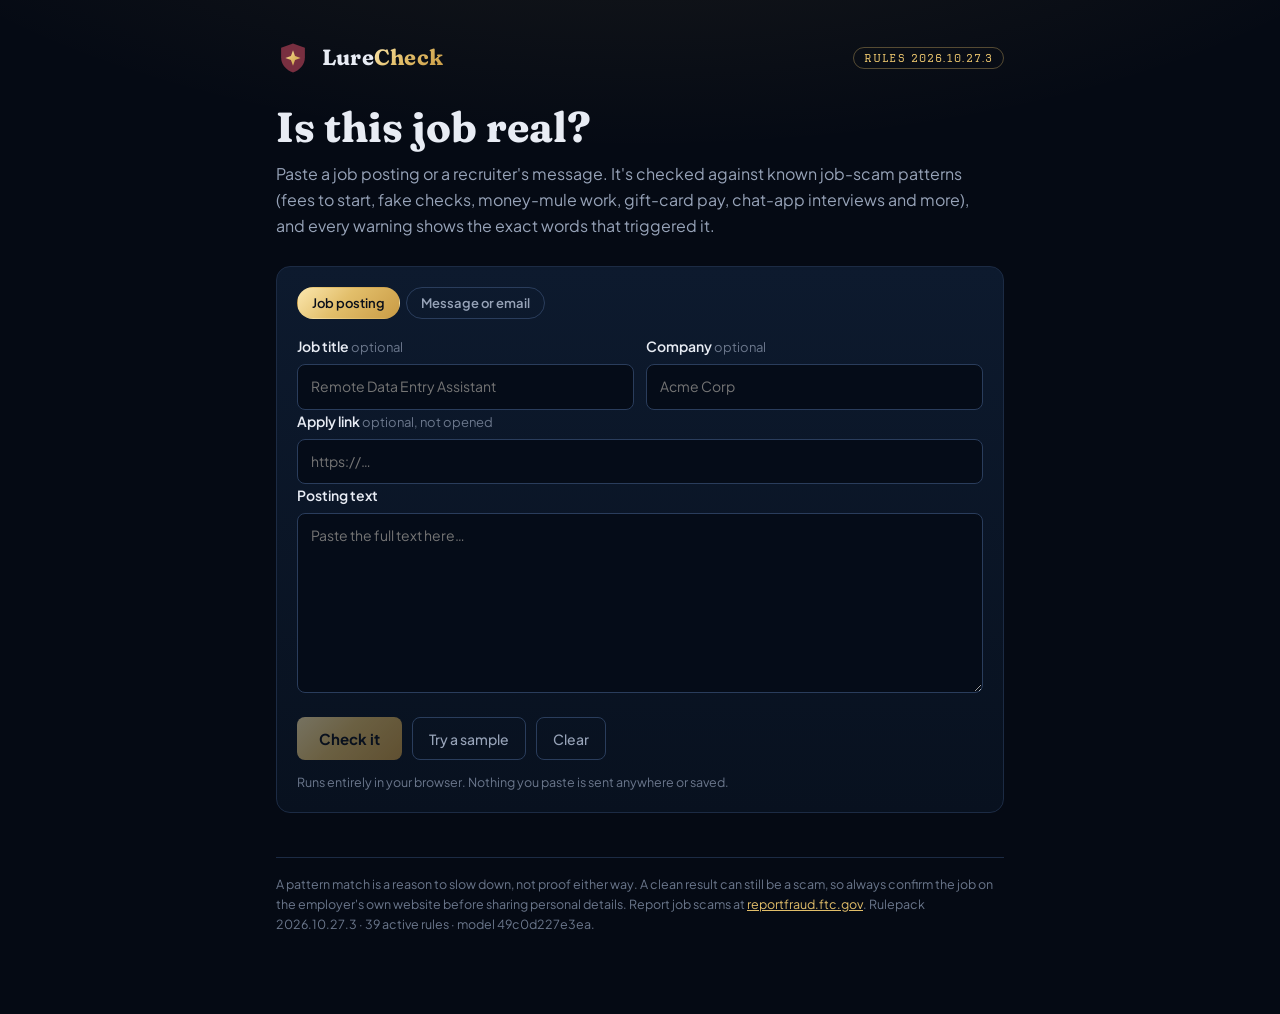
==== commit b778265c: "Batch 5: embeddable checker, server-only rules and canary, abuse-report drafts Plan items 12, 31, 32" ====
--- a/index.html
+++ b/index.html
@@ -96,7 +96,7 @@
   <header>
     <svg width="34" height="34" viewBox="0 0 40 40" aria-hidden="true"><defs><linearGradient id="g" x1="0" y1="0" x2="1" y2="1"><stop offset="0" stop-color="#FBE7AE"/><stop offset=".45" stop-color="#E2BE6A"/><stop offset="1" stop-color="#C99B45"/></linearGradient></defs><path d="M20 3 L34 8 V19 C34 28 28 34 20 37 C12 34 6 28 6 19 V8 Z" fill="#782F40"/><path d="M20 11 L22.4 17.6 L29 20 L22.4 22.4 L20 29 L17.6 22.4 L11 20 L17.6 17.6 Z" fill="url(#g)"/></svg>
     <span class="brand">Lure<b>Check</b></span>
-    <span class="tag" id="ver-tag">Rules 2026.10.27.2</span>
+    <span class="tag" id="ver-tag">Rules 2026.10.27.3</span>
   </header>
 
   <h1>Is this job real?</h1>
@@ -134,13 +134,13 @@
   <footer>
     A pattern match is a reason to slow down, not proof either way. A clean result can still be a scam, so always confirm the job on the employer's own website before sharing personal details.
     Report job scams at <a href="https://reportfraud.ftc.gov" rel="noopener">reportfraud.ftc.gov</a>.
-    <span id="ver-foot">Rulepack 2026.10.27.2 · 41 active rules.</span>
+    <span id="ver-foot">Rulepack 2026.10.27.3 · 39 active rules.</span>
   </footer>
 </div>
 
 
 <script id="lurecheck-data">
-window.LURECHECK_RULEPACK = {"version":"2026.10.27.2","rules":[{"id":"advance_fee","status":"active","severity":"critical","weight":30,"title":"You're asked to pay something","why":"Legitimate employers never charge you to start work. The single most reliable scam marker.","phrases":["training fee","registration fee","application fee","processing fee","onboarding fee","background check fee","starter kit","pay for your own equipment","purchase the equipment","buy the software","refundable deposit","security deposit","administrative fee","certification fee","check to purchase","check for equipment","check to buy","funds to purchase","money for equipment","training with a fee"],"patterns":["\\b(?:fees?|tuition(?!\\s+(?:reimbursement|assistance|support|benefits?))|charges?)\\b[^.\\n]{0,40}\\b(?:training|course|program|certification|onboarding|registration|processing|kit|equipment|softwares?|laptop|visa)\\b","\\b(?:training|course|program|certification|onboarding|registration|application|processing|visa|equipment|software|kit)\\s+(?:fees?|charges?|tuition|costs?)\\b","\\$\\s?\\d[\\d,]*(?:\\.\\d\\d)?\\s+(?:paid\\s+)?(?:certification|training|course|program|mentorship|kit|software|equipment)\\b","\\b(?:must|need to|have to|required to|first)\\b[^.\\n]{0,30}\\b(?:obtain|purchase|buy|pay(?: for)?)\\b[^.\\n]{0,30}\\$\\s?\\d[\\d,]*[^.\\n]{0,20}\\b(?:certification|training|course|program|onboarding|software|equipment|vendor|kit|fee)\\b","\\b(?:pay|paying|send)\\s+(?:the\\s+|our\\s+|an?\\s+)?(?:vendor|hr agent|agent|recruiter|supplier)\\b[^.\\n]{0,40}\\$?\\s?\\d","\\bpay\\b[^.\\n]{0,40}\\$\\s?\\d[\\d,]*[^.\\n]{0,40}\\b(?:to our|to the)\\s+(?:hr\\s+)?(?:agent|recruiter|manager|vendor)\\b","\\b(?:are you able to|can you|could you|please|kindly|you (?:will )?(?:need to|must|have to))\\s+(?:\\w+\\s+){0,2}(?:cover|front|pay for)\\s+(?:the\\s+|these\\s+|those\\s+)?(?:expenses?|costs?|fees?)\\b"],"guards":["negation"],"min_matches":1,"bonus":3,"added":"2026-09-29","source":"original"},{"id":"money_mule","status":"active","severity":"critical","weight":34,"title":"The job involves moving money or packages","why":"Depositing checks and forwarding funds, or reshipping parcels, is how stolen money and goods get laundered. Even if you didn't know, the bank can close your account, report you, and make you repay the money, and people who move stolen money or goods can face criminal charges. Stop and don't send anything on.","phrases":["deposit the check","cash the check","cashier's check","cashiers check","forward the funds","transfer the remaining","wire the balance","process payments on behalf","package forwarding","reship","money transfer agent"],"patterns":["\\b(?:mail|send|issue|email|deliver|give)\\w*\\s+you\\s+(?:a\\s+|the\\s+)?(?:check|cheque|paycheck)\\b[^.\\n]{0,90}\\b(?:deposit|purchase|equipment|supplies|expenses|software|vendor)\\b","\\b(?:attached|enclosed)\\s+is\\s+the\\s+(?:pay)?check\\b[^.\\n]{0,60}\\b(?:cover|expenses|supplies|purchase)\\b","\\bkeep\\s+(?:\\$\\s?\\d[\\d,]*|\\d{1,3}\\s?%)[^.\\n]{0,60}\\b(?:pay|salary|commission|fee|cut)\\b","\\b(?:customers?|clients?|buyers?)\\s+(?:will\\s+)?(?:pay|send|deposit)\\s+(?:into|to)\\s+your\\s+(?:personal\\s+|own\\s+)?(?:bank\\s+)?account\\b","\\b(?:transfer|send|wire|forward|remit)\\b[^.\\n]{0,40}\\b\\d{1,3}\\s?%[^.\\n]{0,40}\\b(?:partner|account|us|our|company)\\b","\\b(?:receive|accept|inspect)\\s+(?:the\\s+)?(?:parcels?|packages?|shipments?|boxes|goods)\\b[^.\\n]{0,80}\\b(?:your\\s+(?:home\\s+)?address|your\\s+home|at\\s+home|residence)\\b","\\b(?:relabel|re-?label|repackage|re-ship)\\w*\\b","\\bprepaid\\s+(?:shipping\\s+)?labels?\\b"],"guards":[],"min_matches":1,"bonus":3,"added":"2026-09-29","source":"original"},{"id":"mystery_shopping","status":"active","severity":"warning","weight":16,"title":"Mystery-shopper work","why":"Real mystery shopping exists, but 'mystery shopper' is also the usual cover story for fake-check scams. Never deposit a check or send money as part of an assignment.","phrases":["mystery shopper","secret shopper","mystery shopping"],"patterns":[],"guards":[],"min_matches":1,"bonus":3,"added":"2026-09-29","source":"original"},{"id":"banking_pii","status":"active","severity":"critical","weight":26,"title":"Banking or identity details wanted up front","why":"Account and identity details come after a signed offer, through payroll, never over chat during screening.","phrases":["routing number","bank account number","voided check","social security number","your ssn","driver's license number","drivers license number","copy of your id","photo of your id","direct deposit form"],"patterns":["\\b(?:send|provide|share|text|email|upload|scan|snap|attach)\\b[^.\\n]{0,50}\\b(?:ssn|social security|driver'?s? licen[sc]e|passport|bank (?:account|details|info\\w*|login)|routing|account number|photo id|id card)\\b"],"guards":["negation","post_hire"],"min_matches":1,"bonus":3,"added":"2026-09-29","source":"original"},{"id":"irreversible_pay","status":"active","severity":"critical","weight":24,"title":"Payment through irreversible channels","why":"Gift cards, crypto and wire services can't be reversed or traced, and no payroll pays in them. Being asked to SEND money through Zelle, Cash App or Venmo is the same trap. (Small gigs paying you through PayPal or Venmo is common and is not flagged on its own.)","phrases":[],"patterns":["\\b(?:send|sent|deposit|transfer|buy|purchase|codes?|top\\s?up|recharge|wire|withdraw\\w*|reimburse\\w*|pay\\s+(?:for|us|them|the|a|your|back))\\b[^.\\n]{0,40}\\b(?:bitcoin|btc|usdt|usdc|crypto(?:currency)?|gift\\s+cards?|apple\\s+cards?|itunes|zelle|cash\\s?app|venmo|western\\s+union|moneygram)\\b","\\b(?:paid|payment|payments|salary|wages?|pay)\\b(?!\\s+(?:vehicles?|rails?|processing|processors?|networks?|infrastructure|products?|platforms?|industry)\\b)[^.\\n]{0,40}\\b(?:bitcoin|btc|usdt|usdc|crypto(?:currency)?|gift\\s+cards?|apple\\s+cards?|itunes|western\\s+union|moneygram)\\b","\\b(?:bitcoin|btc|usdt|usdc|crypto(?:currency)?|gift\\s+cards?|apple\\s+cards?|itunes|western\\s+union|moneygram)\\b[^.\\n]{0,25}\\b(?:paid|payment|payments|salary|deposit|transfer|codes?)\\b"],"guards":["negation"],"min_matches":1,"bonus":3,"added":"2026-09-29","source":"original"},{"id":"task_scam","status":"active","severity":"warning","weight":24,"title":"Looks like a 'task' scam","why":"Task scams pay small commissions for fake product-boosting work, then demand deposits to 'unlock' withdrawals. You never get the money back.","phrases":[],"patterns":["\\b(?:boost|increase|improve|raise)\\w*\\s+(?:the\\s+)?(?:product\\s+|app\\s+|merchant\\s+|store\\s+)?(?:ratings?|rankings?|reviews?)\\b","\\b(?:product|order|app)\\s+optimi[sz]ation\\b","\\bcommission\\s+(?:on|per|for)\\s+(?:every|each|all)\\s+(?:set|task|order|product)\\b","\\b(?:top\\s?up|recharge|reload|fund)\\s+(?:your\\s+)?(?:account|balance|wallet)\\b","\\bunlock\\s+(?:your\\s+)?(?:withdrawal|earnings|commissions?|tasks?|bonus)\\b","\\bwithdraw(?:al|als)?\\b[^.\\n]{0,50}\\b(?:top\\s?up|recharge|deposit|unlock|upgrade)\\b","\\b(?:like|rate|review|click)\\s+(?:and\\s+\\w+\\s+)?(?:products?|videos?|ads?|apps?|listings?)\\b[^.\\n]{0,40}\\b(?:earn|paid|commission)\\b"],"guards":[],"min_matches":1,"bonus":3,"added":"2026-09-29","source":"original"},{"id":"off_platform","status":"active","severity":"warning","weight":17,"title":"Pushed onto a messaging app","why":"Moving to an unmonitored app right away avoids platform fraud detection and leaves no record. Keep talking where you found the job or on the company's own email. If they won't, look the company up yourself and call the main number on its website to ask whether the job and the recruiter are real.","phrases":["telegram","whatsapp","google hangouts","signal app","wickr","skype id","add me on","message me at","text me at","dm me on"],"patterns":["\\b(?:provide|send|share)\\s+(?:us\\s+|me\\s+)?your\\s+(?:microsoft\\s+)?teams\\s+(?:contact|id|email|username|handle|details)\\b","\\bteams\\s+for\\s+(?:direct\\s+)?communication\\b","\\b(?:only|exclusively|just)\\s+(?:via|on|through|over)\\s+(?:whatsapp|telegram|signal|text|sms)\\b"],"guards":["negation"],"min_matches":1,"bonus":3,"added":"2026-09-29","source":"original"},{"id":"text_interview","status":"active","severity":"warning","weight":15,"title":"Interview by text only","why":"Scam operations avoid live video because they're using a stolen or invented identity. A video call isn't proof either: some use face-swap filters. If you do get one, ask the interviewer to turn their head or wave a hand in front of their face; the filters often glitch.","phrases":["chat interview","text interview","no video call","interview through telegram","interview via whatsapp","written interview only"],"patterns":["\\binterview\\w*\\b[^.\\n]{0,40}\\b(?:via|on|through|over|by)\\s+(?:whatsapp|telegram|signal|text(?:\\s+message)?|chat|messages?|sms)\\b"],"guards":["negation"],"min_matches":1,"bonus":3,"added":"2026-09-29","source":"original"},{"id":"instant_hire","status":"active","severity":"warning","weight":16,"title":"Hired with no real process","why":"An offer without an interview means nobody is assessing you. The goal is to reach the payment step fast.","phrases":["you have been hired","congratulations you are hired","no interview required","hired on the spot","your resume was selected","begin work today"],"patterns":["\\bno\\s+interview\\b","\\b(?:hired|hire[sd]?|start(?:ing)?|begin)\\b[^.\\n]{0,20}\\bsame[- ]day\\b","\\byou(?:'ve| have)\\s+been\\s+(?:selected|hired|approved|accepted)\\b","\\bdeemed\\s+qualified\\b","\\byour\\s+(?:application|resume)\\s+(?:has\\s+been|was)\\s+(?:processed|selected|approved|shortlisted)\\b"],"guards":["negation"],"min_matches":1,"bonus":3,"added":"2026-09-29","source":"original"},{"id":"unsolicited_contact","status":"active","severity":"warning","weight":14,"title":"They say they found you through a directory or resume list","why":"Scammers mass-mail lists of students and job seekers. A real employer applies to you, or you apply to them.","phrases":[],"patterns":["\\b(?:got|received|obtained|found|pulled|saw)\\s+your\\s+(?:contact|resume|cv|email|details|information)\\b[^.\\n]{0,60}\\b(?:through|from|via|on|in)\\b","\\bselected\\s+from\\s+your\\s+(?:school|university|college|campus)\\s+directory\\b","\\byour\\s+(?:school|university|college)\\s+(?:directory|email\\s+list|listserv)\\b"],"guards":[],"min_matches":1,"bonus":3,"added":"2026-09-29","source":"university scam alerts, 2026-09"},{"id":"student_bait","status":"active","severity":"note","weight":9,"title":"Wording aimed at students","why":"Campus scam alerts repeatedly show this framing: easy money that won't interfere with classes.","phrases":[],"patterns":["\\bwithout affecting your (?:regular\\s+)?(?:activities|studies|academics|classes|schedule)\\b","\\bstudent\\s+(?:empowerment|assistance|support)\\s+program\\b","\\bwork\\s+virtually\\s+as\\b"],"guards":[],"min_matches":1,"bonus":3,"added":"2026-09-29","source":"university scam alerts, 2026-09"},{"id":"pressure","status":"active","severity":"warning","weight":11,"title":"Pressure to decide now","why":"Urgency is there to stop you checking. Real hiring runs on weeks, not hours.","phrases":["limited positions","limited slots","act fast","respond within 24 hours","within the next hour","first come first served","offer expires","urgent hiring","urgently needed"],"patterns":["\\burgently\\s+(?:needs?|required|hiring)\\b","\\bstart\\s+(?:today|now|right away)\\b"],"guards":[],"min_matches":1,"bonus":3,"added":"2026-09-29","source":"original"},{"id":"visa_threat","status":"active","severity":"warning","weight":20,"title":"Threatens your visa or immigration status","why":"The message says your visa, OPT, CPT or SEVIS status is at risk, mentions deportation or arrest, or asks you to pay something tied to your immigration status. Scammers target international students with these threats. Employers don't handle your visa status, and no real job asks you to pay to protect it. Talk to your school's international student office before you reply.","phrases":[],"patterns":["\\b(?:visa|f-?1|j-?1|opt|stem\\s+opt|cpt|sevis|i-?20|immigration\\s+status|work\\s+authori[sz]ation)\\b[^.\\n]{0,40}\\b(?:revoked|cancell?ed|terminated|suspended|at\\s+risk|in\\s+jeopardy|violat(?:ed|ion))\\b","\\b(?:deport(?:ed|ation)?|arrest(?:ed)?\\s+warrant|immigration\\s+(?:officers?|police))\\b","\\b(?:pay|fee|fine|deposit|send)\\b[^.\\n]{0,40}\\b(?:visa|opt|cpt|sevis|i-?20|immigration)\\b[^.\\n]{0,30}\\b(?:status|fee|processing|clearance|renewal|maintain)\\b"],"guards":["negation"],"min_matches":1,"bonus":3,"added":"2026-10-27","source":"plan item 10: international students are targeted with visa and OPT/CPT threats"},{"id":"authority_impersonation_zh","status":"active","severity":"warning","weight":28,"title":"Someone claiming to be police or a consulate wants money (Chinese)","why":"The message claims to be from a Chinese embassy, consulate, police or customs office, says you're linked to a crime such as money laundering, and asks you to pay, transfer money or keep it secret. Real authorities don't do this by phone, text or WeChat. Hang up and talk to your school's international student office.","phrases":[],"patterns":["(?:大使馆|领事馆|公安局|公安|警察局|检察院|移民局|海关)[^。\\n]{0,40}(?:洗钱|逮捕|通缉|涉嫌|冻结|拘留|涉案|违法)","(?:洗钱|逮捕|通缉|涉嫌|冻结|拘留|涉案)[^。\\n]{0,40}(?:转账|汇款|保证金|安全账户|保密)"],"guards":[],"min_matches":1,"bonus":3,"added":"2026-10-27","source":"plan item 10: impersonation calls aimed at Chinese international students"},{"id":"fake_check_es","status":"active","severity":"critical","weight":34,"title":"They'll send you a check and want money back (Spanish)","why":"Te mandan un cheque para depositar y después te piden enviar el resto, comprar equipo o pagar a un proveedor. El banco puede mostrar el dinero disponible, pero el cheque falso regresa semanas después y tú debes todo. This is the fake-check scam: don't deposit it.","phrases":[],"patterns":["\\bcheck\\b[\\s\\S]{0,120}?\\bdep[oó]s[ií]t\\w*[\\s\\S]{0,100}?\\b(?:env[ií]\\w*|transf\\w*|devuelv\\w*|devolv\\w*|mand\\w*)\\b[^.\\n]{0,40}\\b(?:resto|diferencia|proveedor|equipo|dinero)\\b","\\bdep[oó]s[ií]t\\w*[^.\\n]{0,40}\\bcheck\\b[\\s\\S]{0,100}?\\b(?:proveedor|resto|diferencia|compra\\w*\\s+(?:el\\s+|los\\s+)?(?:equipo|materiales))\\b"],"guards":["negation"],"min_matches":1,"bonus":3,"added":"2026-10-27","source":"plan item 10: Spanish-language fake-check scripts"},{"id":"advance_fee_es","status":"active","severity":"critical","weight":30,"title":"You're asked to pay to get the job (Spanish)","why":"Te piden pagar una cuota de inscripción, capacitación, uniforme o materiales para empezar. Los empleadores reales no cobran por trabajar. You're asked to pay to start: real employers never charge you.","phrases":["pago por adelantado","cuota de inscripción","cuota de inscripcion","costo de capacitación","costo de capacitacion","kit de inicio","depósito de garantía","deposito de garantia"],"patterns":["\\b(?:debe|debes|tiene\\s+que|tienes\\s+que|necesita|necesitas)\\s+(?:pagar|depositar)\\b[^.\\n]{0,40}\\b(?:inscripci[oó]n|capacitaci[oó]n|entrenamiento|uniforme|materiales|kit|equipo)\\b"],"guards":["negation"],"min_matches":1,"bonus":3,"added":"2026-10-27","source":"plan item 10: Spanish-language advance-fee scripts"},{"id":"too_good","status":"active","severity":"warning","weight":13,"title":"High pay for very little","why":"Pay well above market for a role needing no experience is bait, not an opportunity.","phrases":["no experience necessary","no experience required","no skills required","anyone can do this","work only 2 hours","flexible hours high pay","easy money","guaranteed income","earn while you learn"],"patterns":["\\bno\\s+(?:prerequisite\\s+)?(?:training\\s+or\\s+)?(?:work\\s+)?experience(?:\\s+or\\s+(?:skills?|training))?\\s+(?:is\\s+|are\\s+)?(?:necessary|required|needed)\\b","\\bearn\\s+\\$\\s?\\d[\\d,]*(?:\\s*(?:-|to)\\s*\\$?\\s?\\d[\\d,]*)?\\s*(?:daily|a day|per day|every day)\\b"],"guards":[],"min_matches":1,"bonus":3,"added":"2026-09-29","source":"original"},{"id":"pay_to_work","status":"active","severity":"warning","weight":20,"title":"The 'job' requires paying for training first","why":"A real internship or job pays you. If you must buy a course or program to get the role, it is a course sale dressed as a job.","phrases":["enroll here","enroll for the program","enroll in the program"],"patterns":["\\benroll\\w*\\s+(?:for|in)\\s+(?:the|our)\\s+(?:training\\s+)?program\\b"],"guards":["negation"],"min_matches":1,"bonus":3,"added":"2026-09-29","source":"original"},{"id":"training_sale_perks","status":"active","severity":"warning","weight":20,"title":"The perks read like a course being sold","why":"Certificates, mock interviews and branding sessions listed together are how paid 'internship programs' advertise themselves.","phrases":["training certificate","internship certificate","letter of recommendation","mock interview sessions","personal branding sessions","resume building sessions","guaranteed placement"],"patterns":[],"guards":[],"min_matches":2,"bonus":3,"added":"2026-09-29","source":"original"},{"id":"mule_recruitment","status":"active","severity":"warning","weight":22,"title":"Bank account and ID wanted to 'receive payment'","why":"Being asked for a U.S. bank account and SSN to 'receive salary' before you know the job, company, or pay is the money-mule recruitment pattern; your account is used to move stolen funds. Even if you didn't know, the bank can close your account, report you, and make you repay the money, and people who move stolen money or goods can face criminal charges. Stop and don't send anything on.","phrases":["bank account for payment","valid u.s. bank account","us bank account for","social security number for employment","part-time recruiter"],"patterns":["\\b(?:valid|active|personal)\\s+(?:u\\.?s\\.?\\s+)?bank\\s+account\\b[^.\\n]{0,30}\\b(?:payment|paid|salary|deposit|receive)\\b","\\b(?:receive|get|accept)\\s+(?:your\\s+)?(?:salary|pay|payments?|payroll)(?:\\s+payments?)?\\s+(?:through|via|by|into|to)\\s+(?:a\\s+|your\\s+)?(?:u\\.?s\\.?\\s+)?(?:personal\\s+)?bank\\b","\\bassist(?:ing)?\\s+(?:\\w+\\s+){0,3}with\\s+(?:its|our|their|the)\\s+recruit(?:ment|ing)\\b","\\brecruit(?:ment|ing)\\s+(?:is\\s+being\\s+)?conducted\\s+on\\s+behalf\\s+of\\b","\\breply\\s+(?:with\\s+)?(?:yes|apply|interested|i'?m interested)\\b","\\bnot\\s+eligible\\s+to\\s+apply\\b"],"guards":[],"min_matches":1,"bonus":3,"added":"2026-09-29","source":"original"},{"id":"vague_employer","status":"active","severity":"note","weight":9,"title":"The employer stays vague","why":"A real posting names the company and a real person. Anonymity here is deliberate.","phrases":["confidential company","our client is seeking","a leading company","reputable company seeking","well known firm","undisclosed company"],"patterns":["\\b(?:confidential|undisclosed)\\s+(?:employer|company|client)\\b"],"guards":[],"min_matches":1,"bonus":3,"added":"2026-09-29","source":"original"},{"id":"preselected_offer","status":"active","severity":"warning","weight":20,"title":"A job offer you never applied for","why":"The message says you've already been 'chosen' or 'selected' or that an offer was 'approved for you', or that they found your CV or email somewhere. Real employers don't hand out offers to people who never applied.","phrases":[],"patterns":["\\b(?:dear|greetings,?|hello,?)\\s+(?:chosen|selected)\\s+(?:applicant|candidate|student)s?\\b","\\b(?:job\\s+)?offer\\s+has\\s+been\\s+approved\\s+for\\s+you\\b","\\byou\\s+have\\s+been\\s+(?:chosen|selected)\\s+(?:through|by|from|for\\s+(?:a|this)\\s+job|to\\s+work)\\b","\\b(?:considered|found)\\s+you\\s+(?:as\\s+)?(?:a\\s+)?suitable\\b","\\bcame\\s+across\\s+your\\s+(?:cv|resume|profile)\\b","\\bfound\\s+your\\s+(?:email|e-mail|contact|number)\\s+(?:on|in|through)\\b","\\byou\\s+are\\s+invited\\s+to\\s+participate\\s+in\\s+a\\s+part[- ]time\\s+job\\b","\\byour\\s+resume\\s+is\\s+very\\s+suitable\\b"],"guards":[],"min_matches":1,"bonus":3,"added":"2026-09-30","source":"field test Sept 2026 (Evan's labeled reasons)"},{"id":"weekly_stipend","status":"active","severity":"warning","weight":18,"title":"A flat weekly amount for part-time work","why":"Scam offers quote a round weekly sum ('$350 weekly', '$550 per week') for a few hours of vague remote work. Real part-time jobs quote an hourly rate. Writing 'every 7 days' instead of 'weekly' doesn't change it.","phrases":[],"patterns":["\\$\\s?\\d{3}(?:[.,]\\d{2})?\\s*(?:\\(?usd\\)?\\s*)?(?:weekly|per\\s+week|a\\s+week|each\\s+week|every\\s+week|every\\s+(?:7|seven)\\s+days|/\\s?(?:week|wk))\\b","\\bweekly\\s+(?:pay|salary|remuneration|allowance|wages?|compensation|stipend)\\s*(?:of|:|is)?\\s*(?:up\\s+to\\s+)?\\$\\s?\\d{3}\\b","\\b(?:earn|make|get\\s+paid)\\s+(?:up\\s+to\\s+)?\\$\\s?\\d{3}(?:\\.\\d\\d)?\\s*(?:\\(?usd\\)?\\s*)?(?:weekly|every\\s+(?:7|seven)\\s+days)\\b"],"guards":["live_in"],"min_matches":1,"bonus":3,"added":"2026-09-30","source":"field test Sept 2026 (Evan's labeled reasons)"},{"id":"weekly_pay_few_hours","status":"active","severity":"warning","weight":15,"title":"Weekly pay for a few hours, with no amount","why":"The weekly-stipend scam with the dollar figure taken out: paid every week for an hour or two a day. Real part-time jobs name an hourly rate.","phrases":[],"patterns":["\\b(?:pay|paid|payments?|salary|stipend|compensation)\\b[^.\\n]{0,30}(?:weekly|(?:per|each|every)\\s+week|every\\s+(?:7|seven)\\s+days)[\\s\\S]{0,200}?\\b(?:[1-4]|one|two|three|few)(?:\\s*(?:-|to)\\s*[2-5])?\\s*(?:hrs?|hours?)\\s+(?:a|per|each)\\s+day\\b","\\bweekly\\s+(?:pay|salary|stipend|compensation|payments?)\\b[\\s\\S]{0,200}?\\b(?:[1-4]|one|two|three|few)(?:\\s*(?:-|to)\\s*[2-5])?\\s*(?:hrs?|hours?)\\s+(?:a|per|each)\\s+day\\b","\\b(?:[1-4]|one|two|three|few)(?:\\s*(?:-|to)\\s*[2-5])?\\s*(?:hrs?|hours?)\\s+(?:a|per|each)\\s+day\\b[\\s\\S]{0,200}?\\b(?:pay|paid|payments?|salary|stipend|compensation)\\b[^.\\n]{0,30}(?:weekly|(?:per|each|every)\\s+week|every\\s+(?:7|seven)\\s+days)","\\b(?:[1-4]|one|two|three|few)(?:\\s*(?:-|to)\\s*[2-5])?\\s*(?:hrs?|hours?)\\s+(?:a|per|each)\\s+day\\b[\\s\\S]{0,200}?\\bweekly\\s+(?:pay|salary|stipend|compensation|payments?)\\b"],"guards":["negation","live_in"],"min_matches":1,"bonus":0,"added":"2026-10-22","source":"red-team on training scams, Oct 2026: removing dollar amounts undid weekly_stipend in 70 of 280 rewrites"},{"id":"remote_weekly_pay","status":"active","severity":"note","weight":10,"title":"Remote work paid by the week","why":"Remote 'assistant' scams promise to pay every week, often with no amount at all. Some real remote jobs pay weekly too, so this only adds weight to other signs.","phrases":[],"patterns":["\\b(?:remote(?:ly)?|from\\s+home|home-based|work\\s+from\\s+anywhere|online-based|virtual(?:ly)?)\\b[\\s\\S]{0,250}?\\b(?:paid|pay|payments?|salary|stipend|compensation|earn)\\b[^.\\n]{0,30}(?:weekly|(?:per|each|every)\\s+week|every\\s+(?:7|seven)\\s+days)","\\b(?:remote(?:ly)?|from\\s+home|home-based|work\\s+from\\s+anywhere|online-based|virtual(?:ly)?)\\b[\\s\\S]{0,250}?\\bweekly\\s+(?:pay|salary|stipend|compensation|payments?)\\b","\\b(?:paid|pay|payments?|salary|stipend|compensation|earn)\\b[^.\\n]{0,30}(?:weekly|(?:per|each|every)\\s+week|every\\s+(?:7|seven)\\s+days)[\\s\\S]{0,250}?\\b(?:remote(?:ly)?|from\\s+home|home-based|work\\s+from\\s+anywhere|online-based|virtual(?:ly)?)\\b","\\bweekly\\s+(?:pay|salary|stipend|compensation|payments?)\\b[\\s\\S]{0,250}?\\b(?:remote(?:ly)?|from\\s+home|home-based|work\\s+from\\s+anywhere|online-based|virtual(?:ly)?)\\b"],"guards":["negation"],"min_matches":1,"bonus":0,"added":"2026-10-22","source":"red-team on training scams, Oct 2026: with dollar amounts removed, 'work remotely and get paid weekly' was all that was left"},{"id":"personal_channel","status":"active","severity":"warning","weight":18,"title":"Moves hiring to a personal phone, email or social account","why":"You're told to text a number, reply from your personal or 'alternative' email instead of your school address, or message someone on Instagram. That keeps the conversation away from your school's spam filters and anyone who could warn you. This happens from real university addresses too: scammers send from hacked student and staff accounts, so a genuine .edu address doesn't make the offer real.","phrases":[],"patterns":["\\b(?:alternative|alternate|personal|private|non[- ]?school|non[- ]?edu)\\s+e-?mail(?:\\s+address)?\\b","\\bnot\\s+(?:your|the)\\s+(?:\\.?edu|school|university|student|campus)\\s+e-?mail\\b","\\btext\\s+(?:your|me\\s+your|us\\s+your|them\\s+your)\\s+(?:full\\s+)?name\\b","\\b(?:send|drop)\\s+(?:a\\s+)?text(?:\\s+message)?\\s+to\\b","\\bvia\\s+text\\s+(?:message|at)\\b","\\btext\\s+message\\s+(?:only|for\\s+a\\s+quick)\\b","\\binstagram\\b[^.\\n]{0,40}\\bmessage\\s+only\\b","\\bdrop\\s+your\\s+(?:phone|cell|mobile)\\s+number\\b","\\b(?:send|provide|reply\\s+with)\\b[^.\\n]{0,40}\\bgmail\\b"],"guards":["disclaimer"],"min_matches":1,"bonus":3,"added":"2026-09-30","source":"field test Sept 2026 (Evan's labeled reasons)"},{"id":"any_department","status":"active","severity":"note","weight":10,"title":"Open to anyone in any department","why":"Fake 'research assistant' offers say any student from any department can do the job. Real research jobs name the skills and the lab. These often come from real but hacked university email accounts.","phrases":[],"patterns":["\\b(?:any|all)\\s+(?:academic\\s+)?departments?\\s+(?:of|in)\\s+(?:the|our)\\s+(?:institution|university|school|college)\\b","\\bfrom\\s+any\\s+(?:academic\\s+)?department\\b","\\bstudents?\\s*(?:and|/|\\\\)\\s*staffs?\\b[^.\\n]{0,80}\\b(?:job|position|opportunity|offer|employment)\\b"],"guards":[],"min_matches":1,"bonus":3,"added":"2026-09-30","source":"field test Sept 2026 (Evan's labeled reasons)"},{"id":"student_hardship_bait","status":"active","severity":"note","weight":10,"title":"Promises money without touching your studies","why":"'Won't interfere with your academics', 'help struggling students cover expenses': this pitch targets students who need money and is written to lower your guard.","phrases":[],"patterns":["\\bwithout\\s+(?:affecting|interfering\\s+with)\\s+(?:your|one'?s)\\s+(?:regular\\s+|daily\\s+)?(?:activities|academics?|academic\\s+performance|studies|classes|schedule|leisure)\\b","\\b(?:won'?t|will\\s+not|does\\s+not|doesn'?t)\\s+(?:interfere|affect)\\s+(?:with\\s+)?your\\s+(?:daily\\s+activities|academics|studies|present\\s+employment|study)\\b","\\bhelp\\s+(?:struggling|needy)\\s+students\\b","\\bcover\\s+expenses\\s+incurred\\b","\\bfinancial\\s+support\\s+to\\s+those\\s+who\\b"],"guards":[],"min_matches":1,"bonus":3,"added":"2026-09-30","source":"field test Sept 2026 (Evan's labeled reasons)"},{"id":"reship_home","status":"active","severity":"critical","weight":34,"title":"Receive and re-ship packages from home","why":"The job is taking in parcels at your home and sending them on. That's reshipping stolen goods, and you're the one whose address is on the box. Even if you didn't know, the bank can close your account, report you, and make you repay the money, and people who move stolen money or goods can face criminal charges. Stop and don't send anything on.","phrases":[],"patterns":["\\breshipp?(?:ing|er|ers)?\\b","\\b(?:parcels?|packages?|goods|items)\\b[^.\\n]{0,60}\\b(?:delivered|sent|shipped|mailed)\\s+to\\s+your\\s+(?:home|house|address|residence|apartment)\\b","\\bprepares?\\s+goods\\s+for\\s+forwarding\\b","\\baccept(?:ing)?\\s+and\\s+send(?:ing)?\\s+(?:mail|parcels?|packages?)\\b","\\b(?:outgoing|return)\\s+shipping\\s+labels?\\s+to\\s+print\\b","\\btake\\s+(?:pictures|photos)\\s+of\\s+(?:it|the\\s+parcels?|the\\s+packages?|each\\s+(?:parcel|package))\\b"],"guards":[],"min_matches":1,"bonus":3,"added":"2026-09-30","source":"field test Sept 2026 (Evan's labeled reasons)"},{"id":"fake_check_funds","status":"active","severity":"critical","weight":34,"title":"They'll send you money to buy things","why":"You're promised a check or 'funds' to buy equipment, supplies or gifts, or you'll be 'paid in advance' for purchases. Your bank may show the money as available within a day or two, but a fake check can come back weeks later, and you owe the bank the full amount. Don't deposit it, and don't send any of it on.","phrases":[],"patterns":["\\b(?:issue|send|mail|give|email)\\w*\\s+you\\s+(?:an?\\s+)?(?:official\\s+)?(?:check|cheque|paycheck)\\b","\\b(?:check|cheque|paycheck)\\s+(?:for|to\\s+cover)\\s+(?:the\\s+)?(?:office\\s+)?(?:supplies|equipment|expenses|purchases?|items)\\b","\\bfunds?\\b[^.\\n]{0,50}\\b(?:for|to\\s+(?:purchase|buy|handle|cover))\\s+(?:the\\s+)?(?:equipment|supplies|shipping|office\\s+items|gifts?|items)\\b","\\bmobile\\s+deposit\\b","\\bpurchase\\s+(?:gifts?|gift\\s+items)\\b","\\bnot\\s+to\\s+use\\s+your\\s+personal\\s+funds\\b","\\bdon'?t\\s+have\\s+to\\s+use\\s+your\\s+personal\\s+funds\\b","\\bpaid\\s+in\\s+advance\\s+for\\s+(?:all\\s+)?(?:tasks\\s+and\\s+)?purchases\\b","\\bsuppliers?\\s+payments?\\b"],"guards":["negation"],"min_matches":1,"bonus":3,"added":"2026-09-30","source":"field test Sept 2026 (Evan's labeled reasons)"},{"id":"app_boost_task","status":"active","severity":"critical","weight":30,"title":"Paid to boost apps, songs or products","why":"'Update app store data', 'increase app downloads', 'raise play counts': this is the task scam. Soon you're asked to deposit money to 'unlock' your earnings.","phrases":[],"patterns":["\\b(?:increase|boost|improve|update|raise)\\w*\\s+(?:the\\s+)?(?:app(?:\\s+store)?\\s+(?:data|views|downloads|rankings?)|app\\s+views|play\\s+counts?|views\\s+and\\s+downloads|streams?\\s+(?:of|for))\\b","\\bplay\\s+counts?\\b","\\bapp\\s+store\\s+data\\b"],"guards":[],"min_matches":1,"bonus":3,"added":"2026-09-30","source":"field test Sept 2026 (Evan's labeled reasons)"},{"id":"brand_recruiter_text","status":"active","severity":"warning","weight":18,"title":"Cold message 'from' a big brand's HR","why":"A text opening 'sorry to interrupt, I'm from Indeed/TikTok HR' with a daily pay range is the standard opener for task scams. Those companies don't recruit that way.","phrases":[],"patterns":["\\b(?:i'?m|i\\s+am|this\\s+is)\\s+(?:a\\s+)?(?:recruit\\w*\\s+assistant\\s+at|from\\s+the\\s+hr\\s+department|from\\s+(?:indeed|linkedin|tiktok|amazon|ziprecruiter|glassdoor|temu|shein))\\b","\\bsorry\\s+to\\s+(?:interrupt|bother\\s+you)\\b","\\bexcuse\\s+me,?\\s+i'?m\\s+(?:a|from)\\b","\\bpart[- ]time\\s+partners\\b","\\bdaily\\s+salary\\s+(?:is\\s+)?(?:from\\s+)?\\$\\s?\\d"],"guards":[],"min_matches":1,"bonus":3,"added":"2026-09-30","source":"field test Sept 2026 (Evan's labeled reasons)"},{"id":"pet_sitter_relative","status":"active","severity":"warning","weight":20,"title":"A relative 'moving to the area' needs a pet sitter","why":"An uncle, aunt or friend 'moving to the college area' who needs a dog walker at a weekly rate is a fake-check script. The 'owner' is never there and the check arrives first.","phrases":[],"patterns":["\\b(?:uncle|aunt|auntie|cousin|mother|father|mom|dad|brother|sister|relative)\\b[^.\\n]{0,100}\\b(?:moving|relocating)\\b","\\b(?:pet|dog)\\s*[- ]?\\s*(?:sitt?(?:er|ing)|walk(?:er|ing))\\b[^.\\n]{0,160}\\$\\s?\\d{3}\\s*(?:weekly|per\\s+week|a\\s+week)\\b","\\$\\s?\\d{3}\\s*(?:weekly|per\\s+week|a\\s+week)\\b[^.\\n]{0,160}\\b(?:pet|dog)\\s*[- ]?\\s*(?:sitt?(?:er|ing)|walk(?:er|ing))\\b"],"guards":[],"min_matches":1,"bonus":3,"added":"2026-09-30","source":"field test Sept 2026 (Evan's labeled reasons)"},{"id":"crypto_atm","status":"active","severity":"critical","weight":30,"title":"Work involving crypto ATMs","why":"'Evaluate Bitcoin ATMs' jobs are how scammers get you to turn a fake check or stolen money into crypto they control.","phrases":[],"patterns":["\\b(?:bitcoin|btc|crypto(?:currency)?)\\s+atms?\\b"],"guards":[],"min_matches":1,"bonus":3,"added":"2026-09-30","source":"field test Sept 2026 (Evan's labeled reasons)"},{"id":"pii_upfront","status":"active","severity":"warning","weight":18,"title":"Asks for personal details before any interview","why":"A first message asking for your student ID number, date of birth, age or full home address, before any interview, is collecting what it needs for identity theft and to mail a fake check.","phrases":[],"patterns":["\\bstudent\\s+id\\s+(?:number|no\\.?|#)\\b","\\bdate\\s+of\\s+birth\\b","(?:^|\\n)\\s*(?:age|dob)\\s*:","\\bfull\\s+names?\\b[^.\\n]{0,80}\\b(?:mailing|home|physical)\\s+address\\b[^.\\n]{0,80}\\b(?:phone|mobile|cell)\\b"],"guards":["negation","post_hire"],"min_matches":1,"bonus":3,"added":"2026-09-30","source":"field test Sept 2026 (Evan's labeled reasons)"},{"id":"startup_cost","status":"active","severity":"critical","weight":30,"title":"Costs money to start","why":"You're asked to put money in up front ('$8 to get started', 'startup cost') to earn later. Real jobs don't charge you to begin.","phrases":[],"patterns":["\\$\\s?\\d+[^.\\n]{0,25}\\b(?:out\\s+of\\s+pocket|startup\\s+cost|start-?up\\s+(?:cost|fee))\\b","\\b(?:startup|start-?up)\\s+cost\\s+(?:is\\s+)?(?:holding|of|\\$)"],"guards":["negation"],"min_matches":1,"bonus":3,"added":"2026-09-30","source":"field test Sept 2026 (Evan's labeled reasons)"},{"id":"review_fraud","status":"active","severity":"critical","weight":30,"title":"Paid to post fake reviews","why":"Writing 5-star reviews you didn't earn is fraud the FTC fines businesses for, and these gigs often don't pay or turn into task scams.","phrases":[],"patterns":["\\b(?:post(?:ing)?|write|writing|leave|leaving)\\s+(?:\\d+\\s+)?(?:5|five)[- ]star\\s+reviews?\\b","\\$\\s?\\d+\\s+(?:per|for\\s+each|each|a)\\s+review\\b","\\bpaid\\s+(?:to\\s+)?(?:post|write)\\s+reviews?\\b"],"guards":["negation"],"min_matches":1,"bonus":3,"added":"2026-09-30","source":"field test Sept 2026 (Evan's labeled reasons)"},{"id":"income_claim","status":"active","severity":"warning","weight":18,"title":"Promised income that data entry doesn't pay","why":"'$300 a day', '$15,000 a month', 'paychecks are guaranteed' for typing or forms. No real data-entry job pays like that.","phrases":[],"patterns":["\\bpaychecks?\\s+are\\s+guaranteed\\b","\\b(?:make|earn)s?\\s+\\$\\s?\\d{1,3},\\d{3}\\s*/?\\s*(?:mo|month)\\b","\\$\\s?[3-9]\\d{2,}\\+?\\s*(?:/|per\\s+|a\\s+)day\\b","\\bproven\\s+to\\s+generate\\b"],"guards":[],"min_matches":1,"bonus":3,"added":"2026-09-30","source":"field test Sept 2026 (Evan's labeled reasons)"},{"id":"weekly_pay_assistant","status":"active","severity":"warning","weight":35,"title":"An assistant job that leads with being paid weekly","why":"The 'research / personal assistant, part-time, get paid weekly' offer is a common script aimed at students, and scammers drop the dollar amount to slip past filters. Real postings say what the work is and the hourly rate.","phrases":[],"patterns":["\\b(?:research|personal|virtual|administrative|office|executive)\\s+assistants?\\b[^.\\n]{0,200}?\\b(?:get|be|are|is|being)\\s+paid\\b[^.\\n]{0,40}?\\b(?:weekly|per\\s+week|every\\s+week|each\\s+week|every\\s+(?:7|seven)\\s+days)\\b","\\b(?:get|be)\\s+paid\\b[^.\\n]{0,40}?\\b(?:weekly|per\\s+week|every\\s+week|each\\s+week|every\\s+(?:7|seven)\\s+days)\\b[^.\\n]{0,200}?\\b(?:research|personal|virtual|administrative|office|executive)\\s+assistants?\\b","\\b(?:research|personal|virtual|administrative|office|executive)\\s+assistants?\\b[\\s\\S]{0,300}?\\b(?:compensation|pay|salary|stipend|wages?)\\s*:\\s*[a-z ]{0,30}\\b(?:weekly|per\\s+week|every\\s+week|each\\s+week|every\\s+(?:7|seven)\\s+days)\\b"],"guards":[],"min_matches":1,"bonus":3,"added":"2026-09-30","source":"red team: dollar amounts removed"},{"id":"earnings_per_day","status":"active","severity":"warning","weight":18,"title":"Earnings promised by the day","why":"'Earn up to ... per day', 'your earnings start at ... a day': work-from-home scams promise a daily take instead of an hourly wage. Real jobs quote an hourly rate or a salary, with or without the dollar amount.","phrases":[],"patterns":["\\b(?:earn|earns|earning|earnings|make|makes|making|generate|generates|income|paid)\\b[^.\\n]{0,40}?\\bup\\s+to\\b(?:(?!\\b(?:hours?|hrs?|shifts?|times|days?\\s+a\\s+week)\\b)[^.\\n]){1,30}?\\+?\\s*(?:per\\s+day|a\\s+day|/\\s?day|daily)\\b","\\b(?:earn|earns|earning|earnings|make|makes|making|generate|generates|income|paid)\\b[^.\\n]{0,25}?\\bbetween\\b(?:(?!\\b(?:hours?|hrs?|shifts?)\\b)[^.\\n]){1,40}?\\b(?:per|a)\\s+day\\b","\\bearnings\\s+start\\s+at\\b[^.\\n]{1,30}?(?:per\\s+day|a\\s+day|/\\s?day|daily)\\b"],"guards":["negation"],"min_matches":1,"bonus":3,"added":"2026-10-03","source":"red team Oct 2026: data-entry script with the dollar amounts removed"},{"id":"commission_system_pitch","status":"active","severity":"warning","weight":22,"title":"A sales 'system' you buy into, not a job","why":"Promoting 'high-ticket digital products' on social media for pay per sale, with a fee kept out of your earnings and 'no followers needed', is an affiliate or MLM funnel. There's no employer paying you a wage.","phrases":["high-ticket","high ticket","no followers needed","no followers required","step-by-step system","proven training blueprint"],"patterns":["\\b(?:earn|make|paid|pay|commission)\\b[^.\\n]{0,40}?\\bper\\s+(?:sale|referral|sign[-\\s]?up)\\b","\\b(?:retains?|keeps?|takes?)\\s+(?:only\\s+)?(?:a\\s+)?(?:small\\s+)?[^.\\n]{0,25}?\\b(?:website|platform|membership|setup|license)\\s+fee\\b","\\bpromote\\s+(?:\\w+\\s+){0,3}digital\\s+products?\\b"],"guards":[],"min_matches":2,"bonus":3,"added":"2026-10-03","source":"red team Oct 2026: MLM 'digital products' script with the dollar amounts removed"}]};
+window.LURECHECK_RULEPACK = {"version":"2026.10.27.3","rules":[{"id":"advance_fee","status":"active","severity":"critical","weight":30,"title":"You're asked to pay something","why":"Legitimate employers never charge you to start work. The single most reliable scam marker.","phrases":["training fee","registration fee","application fee","processing fee","onboarding fee","background check fee","starter kit","pay for your own equipment","purchase the equipment","buy the software","refundable deposit","security deposit","administrative fee","certification fee","check to purchase","check for equipment","check to buy","funds to purchase","money for equipment","training with a fee"],"patterns":["\\b(?:fees?|tuition(?!\\s+(?:reimbursement|assistance|support|benefits?))|charges?)\\b[^.\\n]{0,40}\\b(?:training|course|program|certification|onboarding|registration|processing|kit|equipment|softwares?|laptop|visa)\\b","\\b(?:training|course|program|certification|onboarding|registration|application|processing|visa|equipment|software|kit)\\s+(?:fees?|charges?|tuition|costs?)\\b","\\$\\s?\\d[\\d,]*(?:\\.\\d\\d)?\\s+(?:paid\\s+)?(?:certification|training|course|program|mentorship|kit|software|equipment)\\b","\\b(?:must|need to|have to|required to|first)\\b[^.\\n]{0,30}\\b(?:obtain|purchase|buy|pay(?: for)?)\\b[^.\\n]{0,30}\\$\\s?\\d[\\d,]*[^.\\n]{0,20}\\b(?:certification|training|course|program|onboarding|software|equipment|vendor|kit|fee)\\b","\\b(?:pay|paying|send)\\s+(?:the\\s+|our\\s+|an?\\s+)?(?:vendor|hr agent|agent|recruiter|supplier)\\b[^.\\n]{0,40}\\$?\\s?\\d","\\bpay\\b[^.\\n]{0,40}\\$\\s?\\d[\\d,]*[^.\\n]{0,40}\\b(?:to our|to the)\\s+(?:hr\\s+)?(?:agent|recruiter|manager|vendor)\\b","\\b(?:are you able to|can you|could you|please|kindly|you (?:will )?(?:need to|must|have to))\\s+(?:\\w+\\s+){0,2}(?:cover|front|pay for)\\s+(?:the\\s+|these\\s+|those\\s+)?(?:expenses?|costs?|fees?)\\b"],"guards":["negation"],"min_matches":1,"bonus":3,"added":"2026-09-29","source":"original"},{"id":"money_mule","status":"active","severity":"critical","weight":34,"title":"The job involves moving money or packages","why":"Depositing checks and forwarding funds, or reshipping parcels, is how stolen money and goods get laundered. Even if you didn't know, the bank can close your account, report you, and make you repay the money, and people who move stolen money or goods can face criminal charges. Stop and don't send anything on.","phrases":["deposit the check","cash the check","cashier's check","cashiers check","forward the funds","transfer the remaining","wire the balance","process payments on behalf","package forwarding","reship","money transfer agent"],"patterns":["\\b(?:mail|send|issue|email|deliver|give)\\w*\\s+you\\s+(?:a\\s+|the\\s+)?(?:check|cheque|paycheck)\\b[^.\\n]{0,90}\\b(?:deposit|purchase|equipment|supplies|expenses|software|vendor)\\b","\\b(?:attached|enclosed)\\s+is\\s+the\\s+(?:pay)?check\\b[^.\\n]{0,60}\\b(?:cover|expenses|supplies|purchase)\\b","\\bkeep\\s+(?:\\$\\s?\\d[\\d,]*|\\d{1,3}\\s?%)[^.\\n]{0,60}\\b(?:pay|salary|commission|fee|cut)\\b","\\b(?:customers?|clients?|buyers?)\\s+(?:will\\s+)?(?:pay|send|deposit)\\s+(?:into|to)\\s+your\\s+(?:personal\\s+|own\\s+)?(?:bank\\s+)?account\\b","\\b(?:transfer|send|wire|forward|remit)\\b[^.\\n]{0,40}\\b\\d{1,3}\\s?%[^.\\n]{0,40}\\b(?:partner|account|us|our|company)\\b","\\b(?:receive|accept|inspect)\\s+(?:the\\s+)?(?:parcels?|packages?|shipments?|boxes|goods)\\b[^.\\n]{0,80}\\b(?:your\\s+(?:home\\s+)?address|your\\s+home|at\\s+home|residence)\\b","\\b(?:relabel|re-?label|repackage|re-ship)\\w*\\b","\\bprepaid\\s+(?:shipping\\s+)?labels?\\b"],"guards":[],"min_matches":1,"bonus":3,"added":"2026-09-29","source":"original"},{"id":"mystery_shopping","status":"active","severity":"warning","weight":16,"title":"Mystery-shopper work","why":"Real mystery shopping exists, but 'mystery shopper' is also the usual cover story for fake-check scams. Never deposit a check or send money as part of an assignment.","phrases":["mystery shopper","secret shopper","mystery shopping"],"patterns":[],"guards":[],"min_matches":1,"bonus":3,"added":"2026-09-29","source":"original"},{"id":"banking_pii","status":"active","severity":"critical","weight":26,"title":"Banking or identity details wanted up front","why":"Account and identity details come after a signed offer, through payroll, never over chat during screening.","phrases":["routing number","bank account number","voided check","social security number","your ssn","driver's license number","drivers license number","copy of your id","photo of your id","direct deposit form"],"patterns":["\\b(?:send|provide|share|text|email|upload|scan|snap|attach)\\b[^.\\n]{0,50}\\b(?:ssn|social security|driver'?s? licen[sc]e|passport|bank (?:account|details|info\\w*|login)|routing|account number|photo id|id card)\\b"],"guards":["negation","post_hire"],"min_matches":1,"bonus":3,"added":"2026-09-29","source":"original"},{"id":"irreversible_pay","status":"active","severity":"critical","weight":24,"title":"Payment through irreversible channels","why":"Gift cards, crypto and wire services can't be reversed or traced, and no payroll pays in them. Being asked to SEND money through Zelle, Cash App or Venmo is the same trap. (Small gigs paying you through PayPal or Venmo is common and is not flagged on its own.)","phrases":[],"patterns":["\\b(?:send|sent|deposit|transfer|buy|purchase|codes?|top\\s?up|recharge|wire|withdraw\\w*|reimburse\\w*|pay\\s+(?:for|us|them|the|a|your|back))\\b[^.\\n]{0,40}\\b(?:bitcoin|btc|usdt|usdc|crypto(?:currency)?|gift\\s+cards?|apple\\s+cards?|itunes|zelle|cash\\s?app|venmo|western\\s+union|moneygram)\\b","\\b(?:paid|payment|payments|salary|wages?|pay)\\b(?!\\s+(?:vehicles?|rails?|processing|processors?|networks?|infrastructure|products?|platforms?|industry)\\b)[^.\\n]{0,40}\\b(?:bitcoin|btc|usdt|usdc|crypto(?:currency)?|gift\\s+cards?|apple\\s+cards?|itunes|western\\s+union|moneygram)\\b","\\b(?:bitcoin|btc|usdt|usdc|crypto(?:currency)?|gift\\s+cards?|apple\\s+cards?|itunes|western\\s+union|moneygram)\\b[^.\\n]{0,25}\\b(?:paid|payment|payments|salary|deposit|transfer|codes?)\\b"],"guards":["negation"],"min_matches":1,"bonus":3,"added":"2026-09-29","source":"original"},{"id":"task_scam","status":"active","severity":"warning","weight":24,"title":"Looks like a 'task' scam","why":"Task scams pay small commissions for fake product-boosting work, then demand deposits to 'unlock' withdrawals. You never get the money back.","phrases":[],"patterns":["\\b(?:boost|increase|improve|raise)\\w*\\s+(?:the\\s+)?(?:product\\s+|app\\s+|merchant\\s+|store\\s+)?(?:ratings?|rankings?|reviews?)\\b","\\b(?:product|order|app)\\s+optimi[sz]ation\\b","\\bcommission\\s+(?:on|per|for)\\s+(?:every|each|all)\\s+(?:set|task|order|product)\\b","\\b(?:top\\s?up|recharge|reload|fund)\\s+(?:your\\s+)?(?:account|balance|wallet)\\b","\\bunlock\\s+(?:your\\s+)?(?:withdrawal|earnings|commissions?|tasks?|bonus)\\b","\\bwithdraw(?:al|als)?\\b[^.\\n]{0,50}\\b(?:top\\s?up|recharge|deposit|unlock|upgrade)\\b","\\b(?:like|rate|review|click)\\s+(?:and\\s+\\w+\\s+)?(?:products?|videos?|ads?|apps?|listings?)\\b[^.\\n]{0,40}\\b(?:earn|paid|commission)\\b"],"guards":[],"min_matches":1,"bonus":3,"added":"2026-09-29","source":"original"},{"id":"off_platform","status":"active","severity":"warning","weight":17,"title":"Pushed onto a messaging app","why":"Moving to an unmonitored app right away avoids platform fraud detection and leaves no record. Keep talking where you found the job or on the company's own email. If they won't, look the company up yourself and call the main number on its website to ask whether the job and the recruiter are real.","phrases":["telegram","whatsapp","google hangouts","signal app","wickr","skype id","add me on","message me at","text me at","dm me on"],"patterns":["\\b(?:provide|send|share)\\s+(?:us\\s+|me\\s+)?your\\s+(?:microsoft\\s+)?teams\\s+(?:contact|id|email|username|handle|details)\\b","\\bteams\\s+for\\s+(?:direct\\s+)?communication\\b","\\b(?:only|exclusively|just)\\s+(?:via|on|through|over)\\s+(?:whatsapp|telegram|signal|text|sms)\\b"],"guards":["negation"],"min_matches":1,"bonus":3,"added":"2026-09-29","source":"original"},{"id":"text_interview","status":"active","severity":"warning","weight":15,"title":"Interview by text only","why":"Scam operations avoid live video because they're using a stolen or invented identity. A video call isn't proof either: some use face-swap filters. If you do get one, ask the interviewer to turn their head or wave a hand in front of their face; the filters often glitch.","phrases":["chat interview","text interview","no video call","interview through telegram","interview via whatsapp","written interview only"],"patterns":["\\binterview\\w*\\b[^.\\n]{0,40}\\b(?:via|on|through|over|by)\\s+(?:whatsapp|telegram|signal|text(?:\\s+message)?|chat|messages?|sms)\\b"],"guards":["negation"],"min_matches":1,"bonus":3,"added":"2026-09-29","source":"original"},{"id":"instant_hire","status":"active","severity":"warning","weight":16,"title":"Hired with no real process","why":"An offer without an interview means nobody is assessing you. The goal is to reach the payment step fast.","phrases":["you have been hired","congratulations you are hired","no interview required","hired on the spot","your resume was selected","begin work today"],"patterns":["\\bno\\s+interview\\b","\\b(?:hired|hire[sd]?|start(?:ing)?|begin)\\b[^.\\n]{0,20}\\bsame[- ]day\\b","\\byou(?:'ve| have)\\s+been\\s+(?:selected|hired|approved|accepted)\\b","\\bdeemed\\s+qualified\\b","\\byour\\s+(?:application|resume)\\s+(?:has\\s+been|was)\\s+(?:processed|selected|approved|shortlisted)\\b"],"guards":["negation"],"min_matches":1,"bonus":3,"added":"2026-09-29","source":"original"},{"id":"unsolicited_contact","status":"active","severity":"warning","weight":14,"title":"They say they found you through a directory or resume list","why":"Scammers mass-mail lists of students and job seekers. A real employer applies to you, or you apply to them.","phrases":[],"patterns":["\\b(?:got|received|obtained|found|pulled|saw)\\s+your\\s+(?:contact|resume|cv|email|details|information)\\b[^.\\n]{0,60}\\b(?:through|from|via|on|in)\\b","\\bselected\\s+from\\s+your\\s+(?:school|university|college|campus)\\s+directory\\b","\\byour\\s+(?:school|university|college)\\s+(?:directory|email\\s+list|listserv)\\b"],"guards":[],"min_matches":1,"bonus":3,"added":"2026-09-29","source":"university scam alerts, 2026-09"},{"id":"student_bait","status":"active","severity":"note","weight":9,"title":"Wording aimed at students","why":"Campus scam alerts repeatedly show this framing: easy money that won't interfere with classes.","phrases":[],"patterns":["\\bwithout affecting your (?:regular\\s+)?(?:activities|studies|academics|classes|schedule)\\b","\\bstudent\\s+(?:empowerment|assistance|support)\\s+program\\b","\\bwork\\s+virtually\\s+as\\b"],"guards":[],"min_matches":1,"bonus":3,"added":"2026-09-29","source":"university scam alerts, 2026-09"},{"id":"pressure","status":"active","severity":"warning","weight":11,"title":"Pressure to decide now","why":"Urgency is there to stop you checking. Real hiring runs on weeks, not hours.","phrases":["limited positions","limited slots","act fast","respond within 24 hours","within the next hour","first come first served","offer expires","urgent hiring","urgently needed"],"patterns":["\\burgently\\s+(?:needs?|required|hiring)\\b","\\bstart\\s+(?:today|now|right away)\\b"],"guards":[],"min_matches":1,"bonus":3,"added":"2026-09-29","source":"original"},{"id":"visa_threat","status":"active","severity":"warning","weight":20,"title":"Threatens your visa or immigration status","why":"The message says your visa, OPT, CPT or SEVIS status is at risk, mentions deportation or arrest, or asks you to pay something tied to your immigration status. Scammers target international students with these threats. Employers don't handle your visa status, and no real job asks you to pay to protect it. Talk to your school's international student office before you reply.","phrases":[],"patterns":["\\b(?:visa|f-?1|j-?1|opt|stem\\s+opt|cpt|sevis|i-?20|immigration\\s+status|work\\s+authori[sz]ation)\\b[^.\\n]{0,40}\\b(?:revoked|cancell?ed|terminated|suspended|at\\s+risk|in\\s+jeopardy|violat(?:ed|ion))\\b","\\b(?:deport(?:ed|ation)?|arrest(?:ed)?\\s+warrant|immigration\\s+(?:officers?|police))\\b","\\b(?:pay|fee|fine|deposit|send)\\b[^.\\n]{0,40}\\b(?:visa|opt|cpt|sevis|i-?20|immigration)\\b[^.\\n]{0,30}\\b(?:status|fee|processing|clearance|renewal|maintain)\\b"],"guards":["negation"],"min_matches":1,"bonus":3,"added":"2026-10-27","source":"plan item 10: international students are targeted with visa and OPT/CPT threats"},{"id":"authority_impersonation_zh","status":"active","severity":"warning","weight":28,"title":"Someone claiming to be police or a consulate wants money (Chinese)","why":"The message claims to be from a Chinese embassy, consulate, police or customs office, says you're linked to a crime such as money laundering, and asks you to pay, transfer money or keep it secret. Real authorities don't do this by phone, text or WeChat. Hang up and talk to your school's international student office.","phrases":[],"patterns":["(?:大使馆|领事馆|公安局|公安|警察局|检察院|移民局|海关)[^。\\n]{0,40}(?:洗钱|逮捕|通缉|涉嫌|冻结|拘留|涉案|违法)","(?:洗钱|逮捕|通缉|涉嫌|冻结|拘留|涉案)[^。\\n]{0,40}(?:转账|汇款|保证金|安全账户|保密)"],"guards":[],"min_matches":1,"bonus":3,"added":"2026-10-27","source":"plan item 10: impersonation calls aimed at Chinese international students"},{"id":"fake_check_es","status":"active","severity":"critical","weight":34,"title":"They'll send you a check and want money back (Spanish)","why":"Te mandan un cheque para depositar y después te piden enviar el resto, comprar equipo o pagar a un proveedor. El banco puede mostrar el dinero disponible, pero el cheque falso regresa semanas después y tú debes todo. This is the fake-check scam: don't deposit it.","phrases":[],"patterns":["\\bcheck\\b[\\s\\S]{0,120}?\\bdep[oó]s[ií]t\\w*[\\s\\S]{0,100}?\\b(?:env[ií]\\w*|transf\\w*|devuelv\\w*|devolv\\w*|mand\\w*)\\b[^.\\n]{0,40}\\b(?:resto|diferencia|proveedor|equipo|dinero)\\b","\\bdep[oó]s[ií]t\\w*[^.\\n]{0,40}\\bcheck\\b[\\s\\S]{0,100}?\\b(?:proveedor|resto|diferencia|compra\\w*\\s+(?:el\\s+|los\\s+)?(?:equipo|materiales))\\b"],"guards":["negation"],"min_matches":1,"bonus":3,"added":"2026-10-27","source":"plan item 10: Spanish-language fake-check scripts"},{"id":"advance_fee_es","status":"active","severity":"critical","weight":30,"title":"You're asked to pay to get the job (Spanish)","why":"Te piden pagar una cuota de inscripción, capacitación, uniforme o materiales para empezar. Los empleadores reales no cobran por trabajar. You're asked to pay to start: real employers never charge you.","phrases":["pago por adelantado","cuota de inscripción","cuota de inscripcion","costo de capacitación","costo de capacitacion","kit de inicio","depósito de garantía","deposito de garantia"],"patterns":["\\b(?:debe|debes|tiene\\s+que|tienes\\s+que|necesita|necesitas)\\s+(?:pagar|depositar)\\b[^.\\n]{0,40}\\b(?:inscripci[oó]n|capacitaci[oó]n|entrenamiento|uniforme|materiales|kit|equipo)\\b"],"guards":["negation"],"min_matches":1,"bonus":3,"added":"2026-10-27","source":"plan item 10: Spanish-language advance-fee scripts"},{"id":"too_good","status":"active","severity":"warning","weight":13,"title":"High pay for very little","why":"Pay well above market for a role needing no experience is bait, not an opportunity.","phrases":["no experience necessary","no experience required","no skills required","anyone can do this","work only 2 hours","flexible hours high pay","easy money","guaranteed income","earn while you learn"],"patterns":["\\bno\\s+(?:prerequisite\\s+)?(?:training\\s+or\\s+)?(?:work\\s+)?experience(?:\\s+or\\s+(?:skills?|training))?\\s+(?:is\\s+|are\\s+)?(?:necessary|required|needed)\\b","\\bearn\\s+\\$\\s?\\d[\\d,]*(?:\\s*(?:-|to)\\s*\\$?\\s?\\d[\\d,]*)?\\s*(?:daily|a day|per day|every day)\\b"],"guards":[],"min_matches":1,"bonus":3,"added":"2026-09-29","source":"original"},{"id":"pay_to_work","status":"active","severity":"warning","weight":20,"title":"The 'job' requires paying for training first","why":"A real internship or job pays you. If you must buy a course or program to get the role, it is a course sale dressed as a job.","phrases":["enroll here","enroll for the program","enroll in the program"],"patterns":["\\benroll\\w*\\s+(?:for|in)\\s+(?:the|our)\\s+(?:training\\s+)?program\\b"],"guards":["negation"],"min_matches":1,"bonus":3,"added":"2026-09-29","source":"original"},{"id":"training_sale_perks","status":"active","severity":"warning","weight":20,"title":"The perks read like a course being sold","why":"Certificates, mock interviews and branding sessions listed together are how paid 'internship programs' advertise themselves.","phrases":["training certificate","internship certificate","letter of recommendation","mock interview sessions","personal branding sessions","resume building sessions","guaranteed placement"],"patterns":[],"guards":[],"min_matches":2,"bonus":3,"added":"2026-09-29","source":"original"},{"id":"mule_recruitment","status":"active","severity":"warning","weight":22,"title":"Bank account and ID wanted to 'receive payment'","why":"Being asked for a U.S. bank account and SSN to 'receive salary' before you know the job, company, or pay is the money-mule recruitment pattern; your account is used to move stolen funds. Even if you didn't know, the bank can close your account, report you, and make you repay the money, and people who move stolen money or goods can face criminal charges. Stop and don't send anything on.","phrases":["bank account for payment","valid u.s. bank account","us bank account for","social security number for employment","part-time recruiter"],"patterns":["\\b(?:valid|active|personal)\\s+(?:u\\.?s\\.?\\s+)?bank\\s+account\\b[^.\\n]{0,30}\\b(?:payment|paid|salary|deposit|receive)\\b","\\b(?:receive|get|accept)\\s+(?:your\\s+)?(?:salary|pay|payments?|payroll)(?:\\s+payments?)?\\s+(?:through|via|by|into|to)\\s+(?:a\\s+|your\\s+)?(?:u\\.?s\\.?\\s+)?(?:personal\\s+)?bank\\b","\\bassist(?:ing)?\\s+(?:\\w+\\s+){0,3}with\\s+(?:its|our|their|the)\\s+recruit(?:ment|ing)\\b","\\brecruit(?:ment|ing)\\s+(?:is\\s+being\\s+)?conducted\\s+on\\s+behalf\\s+of\\b","\\breply\\s+(?:with\\s+)?(?:yes|apply|interested|i'?m interested)\\b","\\bnot\\s+eligible\\s+to\\s+apply\\b"],"guards":[],"min_matches":1,"bonus":3,"added":"2026-09-29","source":"original"},{"id":"vague_employer","status":"active","severity":"note","weight":9,"title":"The employer stays vague","why":"A real posting names the company and a real person. Anonymity here is deliberate.","phrases":["confidential company","our client is seeking","a leading company","reputable company seeking","well known firm","undisclosed company"],"patterns":["\\b(?:confidential|undisclosed)\\s+(?:employer|company|client)\\b"],"guards":[],"min_matches":1,"bonus":3,"added":"2026-09-29","source":"original"},{"id":"preselected_offer","status":"active","severity":"warning","weight":20,"title":"A job offer you never applied for","why":"The message says you've already been 'chosen' or 'selected' or that an offer was 'approved for you', or that they found your CV or email somewhere. Real employers don't hand out offers to people who never applied.","phrases":[],"patterns":["\\b(?:dear|greetings,?|hello,?)\\s+(?:chosen|selected)\\s+(?:applicant|candidate|student)s?\\b","\\b(?:job\\s+)?offer\\s+has\\s+been\\s+approved\\s+for\\s+you\\b","\\byou\\s+have\\s+been\\s+(?:chosen|selected)\\s+(?:through|by|from|for\\s+(?:a|this)\\s+job|to\\s+work)\\b","\\b(?:considered|found)\\s+you\\s+(?:as\\s+)?(?:a\\s+)?suitable\\b","\\bcame\\s+across\\s+your\\s+(?:cv|resume|profile)\\b","\\bfound\\s+your\\s+(?:email|e-mail|contact|number)\\s+(?:on|in|through)\\b","\\byou\\s+are\\s+invited\\s+to\\s+participate\\s+in\\s+a\\s+part[- ]time\\s+job\\b","\\byour\\s+resume\\s+is\\s+very\\s+suitable\\b"],"guards":[],"min_matches":1,"bonus":3,"added":"2026-09-30","source":"field test Sept 2026 (Evan's labeled reasons)"},{"id":"weekly_stipend","status":"active","severity":"warning","weight":18,"title":"A flat weekly amount for part-time work","why":"Scam offers quote a round weekly sum ('$350 weekly', '$550 per week') for a few hours of vague remote work. Real part-time jobs quote an hourly rate. Writing 'every 7 days' instead of 'weekly' doesn't change it.","phrases":[],"patterns":["\\$\\s?\\d{3}(?:[.,]\\d{2})?\\s*(?:\\(?usd\\)?\\s*)?(?:weekly|per\\s+week|a\\s+week|each\\s+week|every\\s+week|every\\s+(?:7|seven)\\s+days|/\\s?(?:week|wk))\\b","\\bweekly\\s+(?:pay|salary|remuneration|allowance|wages?|compensation|stipend)\\s*(?:of|:|is)?\\s*(?:up\\s+to\\s+)?\\$\\s?\\d{3}\\b","\\b(?:earn|make|get\\s+paid)\\s+(?:up\\s+to\\s+)?\\$\\s?\\d{3}(?:\\.\\d\\d)?\\s*(?:\\(?usd\\)?\\s*)?(?:weekly|every\\s+(?:7|seven)\\s+days)\\b"],"guards":["live_in"],"min_matches":1,"bonus":3,"added":"2026-09-30","source":"field test Sept 2026 (Evan's labeled reasons)"},{"id":"personal_channel","status":"active","severity":"warning","weight":18,"title":"Moves hiring to a personal phone, email or social account","why":"You're told to text a number, reply from your personal or 'alternative' email instead of your school address, or message someone on Instagram. That keeps the conversation away from your school's spam filters and anyone who could warn you. This happens from real university addresses too: scammers send from hacked student and staff accounts, so a genuine .edu address doesn't make the offer real.","phrases":[],"patterns":["\\b(?:alternative|alternate|personal|private|non[- ]?school|non[- ]?edu)\\s+e-?mail(?:\\s+address)?\\b","\\bnot\\s+(?:your|the)\\s+(?:\\.?edu|school|university|student|campus)\\s+e-?mail\\b","\\btext\\s+(?:your|me\\s+your|us\\s+your|them\\s+your)\\s+(?:full\\s+)?name\\b","\\b(?:send|drop)\\s+(?:a\\s+)?text(?:\\s+message)?\\s+to\\b","\\bvia\\s+text\\s+(?:message|at)\\b","\\btext\\s+message\\s+(?:only|for\\s+a\\s+quick)\\b","\\binstagram\\b[^.\\n]{0,40}\\bmessage\\s+only\\b","\\bdrop\\s+your\\s+(?:phone|cell|mobile)\\s+number\\b","\\b(?:send|provide|reply\\s+with)\\b[^.\\n]{0,40}\\bgmail\\b"],"guards":["disclaimer"],"min_matches":1,"bonus":3,"added":"2026-09-30","source":"field test Sept 2026 (Evan's labeled reasons)"},{"id":"any_department","status":"active","severity":"note","weight":10,"title":"Open to anyone in any department","why":"Fake 'research assistant' offers say any student from any department can do the job. Real research jobs name the skills and the lab. These often come from real but hacked university email accounts.","phrases":[],"patterns":["\\b(?:any|all)\\s+(?:academic\\s+)?departments?\\s+(?:of|in)\\s+(?:the|our)\\s+(?:institution|university|school|college)\\b","\\bfrom\\s+any\\s+(?:academic\\s+)?department\\b","\\bstudents?\\s*(?:and|/|\\\\)\\s*staffs?\\b[^.\\n]{0,80}\\b(?:job|position|opportunity|offer|employment)\\b"],"guards":[],"min_matches":1,"bonus":3,"added":"2026-09-30","source":"field test Sept 2026 (Evan's labeled reasons)"},{"id":"student_hardship_bait","status":"active","severity":"note","weight":10,"title":"Promises money without touching your studies","why":"'Won't interfere with your academics', 'help struggling students cover expenses': this pitch targets students who need money and is written to lower your guard.","phrases":[],"patterns":["\\bwithout\\s+(?:affecting|interfering\\s+with)\\s+(?:your|one'?s)\\s+(?:regular\\s+|daily\\s+)?(?:activities|academics?|academic\\s+performance|studies|classes|schedule|leisure)\\b","\\b(?:won'?t|will\\s+not|does\\s+not|doesn'?t)\\s+(?:interfere|affect)\\s+(?:with\\s+)?your\\s+(?:daily\\s+activities|academics|studies|present\\s+employment|study)\\b","\\bhelp\\s+(?:struggling|needy)\\s+students\\b","\\bcover\\s+expenses\\s+incurred\\b","\\bfinancial\\s+support\\s+to\\s+those\\s+who\\b"],"guards":[],"min_matches":1,"bonus":3,"added":"2026-09-30","source":"field test Sept 2026 (Evan's labeled reasons)"},{"id":"reship_home","status":"active","severity":"critical","weight":34,"title":"Receive and re-ship packages from home","why":"The job is taking in parcels at your home and sending them on. That's reshipping stolen goods, and you're the one whose address is on the box. Even if you didn't know, the bank can close your account, report you, and make you repay the money, and people who move stolen money or goods can face criminal charges. Stop and don't send anything on.","phrases":[],"patterns":["\\breshipp?(?:ing|er|ers)?\\b","\\b(?:parcels?|packages?|goods|items)\\b[^.\\n]{0,60}\\b(?:delivered|sent|shipped|mailed)\\s+to\\s+your\\s+(?:home|house|address|residence|apartment)\\b","\\bprepares?\\s+goods\\s+for\\s+forwarding\\b","\\baccept(?:ing)?\\s+and\\s+send(?:ing)?\\s+(?:mail|parcels?|packages?)\\b","\\b(?:outgoing|return)\\s+shipping\\s+labels?\\s+to\\s+print\\b","\\btake\\s+(?:pictures|photos)\\s+of\\s+(?:it|the\\s+parcels?|the\\s+packages?|each\\s+(?:parcel|package))\\b"],"guards":[],"min_matches":1,"bonus":3,"added":"2026-09-30","source":"field test Sept 2026 (Evan's labeled reasons)"},{"id":"fake_check_funds","status":"active","severity":"critical","weight":34,"title":"They'll send you money to buy things","why":"You're promised a check or 'funds' to buy equipment, supplies or gifts, or you'll be 'paid in advance' for purchases. Your bank may show the money as available within a day or two, but a fake check can come back weeks later, and you owe the bank the full amount. Don't deposit it, and don't send any of it on.","phrases":[],"patterns":["\\b(?:issue|send|mail|give|email)\\w*\\s+you\\s+(?:an?\\s+)?(?:official\\s+)?(?:check|cheque|paycheck)\\b","\\b(?:check|cheque|paycheck)\\s+(?:for|to\\s+cover)\\s+(?:the\\s+)?(?:office\\s+)?(?:supplies|equipment|expenses|purchases?|items)\\b","\\bfunds?\\b[^.\\n]{0,50}\\b(?:for|to\\s+(?:purchase|buy|handle|cover))\\s+(?:the\\s+)?(?:equipment|supplies|shipping|office\\s+items|gifts?|items)\\b","\\bmobile\\s+deposit\\b","\\bpurchase\\s+(?:gifts?|gift\\s+items)\\b","\\bnot\\s+to\\s+use\\s+your\\s+personal\\s+funds\\b","\\bdon'?t\\s+have\\s+to\\s+use\\s+your\\s+personal\\s+funds\\b","\\bpaid\\s+in\\s+advance\\s+for\\s+(?:all\\s+)?(?:tasks\\s+and\\s+)?purchases\\b","\\bsuppliers?\\s+payments?\\b"],"guards":["negation"],"min_matches":1,"bonus":3,"added":"2026-09-30","source":"field test Sept 2026 (Evan's labeled reasons)"},{"id":"app_boost_task","status":"active","severity":"critical","weight":30,"title":"Paid to boost apps, songs or products","why":"'Update app store data', 'increase app downloads', 'raise play counts': this is the task scam. Soon you're asked to deposit money to 'unlock' your earnings.","phrases":[],"patterns":["\\b(?:increase|boost|improve|update|raise)\\w*\\s+(?:the\\s+)?(?:app(?:\\s+store)?\\s+(?:data|views|downloads|rankings?)|app\\s+views|play\\s+counts?|views\\s+and\\s+downloads|streams?\\s+(?:of|for))\\b","\\bplay\\s+counts?\\b","\\bapp\\s+store\\s+data\\b"],"guards":[],"min_matches":1,"bonus":3,"added":"2026-09-30","source":"field test Sept 2026 (Evan's labeled reasons)"},{"id":"brand_recruiter_text","status":"active","severity":"warning","weight":18,"title":"Cold message 'from' a big brand's HR","why":"A text opening 'sorry to interrupt, I'm from Indeed/TikTok HR' with a daily pay range is the standard opener for task scams. Those companies don't recruit that way.","phrases":[],"patterns":["\\b(?:i'?m|i\\s+am|this\\s+is)\\s+(?:a\\s+)?(?:recruit\\w*\\s+assistant\\s+at|from\\s+the\\s+hr\\s+department|from\\s+(?:indeed|linkedin|tiktok|amazon|ziprecruiter|glassdoor|temu|shein))\\b","\\bsorry\\s+to\\s+(?:interrupt|bother\\s+you)\\b","\\bexcuse\\s+me,?\\s+i'?m\\s+(?:a|from)\\b","\\bpart[- ]time\\s+partners\\b","\\bdaily\\s+salary\\s+(?:is\\s+)?(?:from\\s+)?\\$\\s?\\d"],"guards":[],"min_matches":1,"bonus":3,"added":"2026-09-30","source":"field test Sept 2026 (Evan's labeled reasons)"},{"id":"pet_sitter_relative","status":"active","severity":"warning","weight":20,"title":"A relative 'moving to the area' needs a pet sitter","why":"An uncle, aunt or friend 'moving to the college area' who needs a dog walker at a weekly rate is a fake-check script. The 'owner' is never there and the check arrives first.","phrases":[],"patterns":["\\b(?:uncle|aunt|auntie|cousin|mother|father|mom|dad|brother|sister|relative)\\b[^.\\n]{0,100}\\b(?:moving|relocating)\\b","\\b(?:pet|dog)\\s*[- ]?\\s*(?:sitt?(?:er|ing)|walk(?:er|ing))\\b[^.\\n]{0,160}\\$\\s?\\d{3}\\s*(?:weekly|per\\s+week|a\\s+week)\\b","\\$\\s?\\d{3}\\s*(?:weekly|per\\s+week|a\\s+week)\\b[^.\\n]{0,160}\\b(?:pet|dog)\\s*[- ]?\\s*(?:sitt?(?:er|ing)|walk(?:er|ing))\\b"],"guards":[],"min_matches":1,"bonus":3,"added":"2026-09-30","source":"field test Sept 2026 (Evan's labeled reasons)"},{"id":"crypto_atm","status":"active","severity":"critical","weight":30,"title":"Work involving crypto ATMs","why":"'Evaluate Bitcoin ATMs' jobs are how scammers get you to turn a fake check or stolen money into crypto they control.","phrases":[],"patterns":["\\b(?:bitcoin|btc|crypto(?:currency)?)\\s+atms?\\b"],"guards":[],"min_matches":1,"bonus":3,"added":"2026-09-30","source":"field test Sept 2026 (Evan's labeled reasons)"},{"id":"pii_upfront","status":"active","severity":"warning","weight":18,"title":"Asks for personal details before any interview","why":"A first message asking for your student ID number, date of birth, age or full home address, before any interview, is collecting what it needs for identity theft and to mail a fake check.","phrases":[],"patterns":["\\bstudent\\s+id\\s+(?:number|no\\.?|#)\\b","\\bdate\\s+of\\s+birth\\b","(?:^|\\n)\\s*(?:age|dob)\\s*:","\\bfull\\s+names?\\b[^.\\n]{0,80}\\b(?:mailing|home|physical)\\s+address\\b[^.\\n]{0,80}\\b(?:phone|mobile|cell)\\b"],"guards":["negation","post_hire"],"min_matches":1,"bonus":3,"added":"2026-09-30","source":"field test Sept 2026 (Evan's labeled reasons)"},{"id":"startup_cost","status":"active","severity":"critical","weight":30,"title":"Costs money to start","why":"You're asked to put money in up front ('$8 to get started', 'startup cost') to earn later. Real jobs don't charge you to begin.","phrases":[],"patterns":["\\$\\s?\\d+[^.\\n]{0,25}\\b(?:out\\s+of\\s+pocket|startup\\s+cost|start-?up\\s+(?:cost|fee))\\b","\\b(?:startup|start-?up)\\s+cost\\s+(?:is\\s+)?(?:holding|of|\\$)"],"guards":["negation"],"min_matches":1,"bonus":3,"added":"2026-09-30","source":"field test Sept 2026 (Evan's labeled reasons)"},{"id":"review_fraud","status":"active","severity":"critical","weight":30,"title":"Paid to post fake reviews","why":"Writing 5-star reviews you didn't earn is fraud the FTC fines businesses for, and these gigs often don't pay or turn into task scams.","phrases":[],"patterns":["\\b(?:post(?:ing)?|write|writing|leave|leaving)\\s+(?:\\d+\\s+)?(?:5|five)[- ]star\\s+reviews?\\b","\\$\\s?\\d+\\s+(?:per|for\\s+each|each|a)\\s+review\\b","\\bpaid\\s+(?:to\\s+)?(?:post|write)\\s+reviews?\\b"],"guards":["negation"],"min_matches":1,"bonus":3,"added":"2026-09-30","source":"field test Sept 2026 (Evan's labeled reasons)"},{"id":"income_claim","status":"active","severity":"warning","weight":18,"title":"Promised income that data entry doesn't pay","why":"'$300 a day', '$15,000 a month', 'paychecks are guaranteed' for typing or forms. No real data-entry job pays like that.","phrases":[],"patterns":["\\bpaychecks?\\s+are\\s+guaranteed\\b","\\b(?:make|earn)s?\\s+\\$\\s?\\d{1,3},\\d{3}\\s*/?\\s*(?:mo|month)\\b","\\$\\s?[3-9]\\d{2,}\\+?\\s*(?:/|per\\s+|a\\s+)day\\b","\\bproven\\s+to\\s+generate\\b"],"guards":[],"min_matches":1,"bonus":3,"added":"2026-09-30","source":"field test Sept 2026 (Evan's labeled reasons)"},{"id":"weekly_pay_assistant","status":"active","severity":"warning","weight":35,"title":"An assistant job that leads with being paid weekly","why":"The 'research / personal assistant, part-time, get paid weekly' offer is a common script aimed at students, and scammers drop the dollar amount to slip past filters. Real postings say what the work is and the hourly rate.","phrases":[],"patterns":["\\b(?:research|personal|virtual|administrative|office|executive)\\s+assistants?\\b[^.\\n]{0,200}?\\b(?:get|be|are|is|being)\\s+paid\\b[^.\\n]{0,40}?\\b(?:weekly|per\\s+week|every\\s+week|each\\s+week|every\\s+(?:7|seven)\\s+days)\\b","\\b(?:get|be)\\s+paid\\b[^.\\n]{0,40}?\\b(?:weekly|per\\s+week|every\\s+week|each\\s+week|every\\s+(?:7|seven)\\s+days)\\b[^.\\n]{0,200}?\\b(?:research|personal|virtual|administrative|office|executive)\\s+assistants?\\b","\\b(?:research|personal|virtual|administrative|office|executive)\\s+assistants?\\b[\\s\\S]{0,300}?\\b(?:compensation|pay|salary|stipend|wages?)\\s*:\\s*[a-z ]{0,30}\\b(?:weekly|per\\s+week|every\\s+week|each\\s+week|every\\s+(?:7|seven)\\s+days)\\b"],"guards":[],"min_matches":1,"bonus":3,"added":"2026-09-30","source":"red team: dollar amounts removed"},{"id":"earnings_per_day","status":"active","severity":"warning","weight":18,"title":"Earnings promised by the day","why":"'Earn up to ... per day', 'your earnings start at ... a day': work-from-home scams promise a daily take instead of an hourly wage. Real jobs quote an hourly rate or a salary, with or without the dollar amount.","phrases":[],"patterns":["\\b(?:earn|earns|earning|earnings|make|makes|making|generate|generates|income|paid)\\b[^.\\n]{0,40}?\\bup\\s+to\\b(?:(?!\\b(?:hours?|hrs?|shifts?|times|days?\\s+a\\s+week)\\b)[^.\\n]){1,30}?\\+?\\s*(?:per\\s+day|a\\s+day|/\\s?day|daily)\\b","\\b(?:earn|earns|earning|earnings|make|makes|making|generate|generates|income|paid)\\b[^.\\n]{0,25}?\\bbetween\\b(?:(?!\\b(?:hours?|hrs?|shifts?)\\b)[^.\\n]){1,40}?\\b(?:per|a)\\s+day\\b","\\bearnings\\s+start\\s+at\\b[^.\\n]{1,30}?(?:per\\s+day|a\\s+day|/\\s?day|daily)\\b"],"guards":["negation"],"min_matches":1,"bonus":3,"added":"2026-10-03","source":"red team Oct 2026: data-entry script with the dollar amounts removed"},{"id":"commission_system_pitch","status":"active","severity":"warning","weight":22,"title":"A sales 'system' you buy into, not a job","why":"Promoting 'high-ticket digital products' on social media for pay per sale, with a fee kept out of your earnings and 'no followers needed', is an affiliate or MLM funnel. There's no employer paying you a wage.","phrases":["high-ticket","high ticket","no followers needed","no followers required","step-by-step system","proven training blueprint"],"patterns":["\\b(?:earn|make|paid|pay|commission)\\b[^.\\n]{0,40}?\\bper\\s+(?:sale|referral|sign[-\\s]?up)\\b","\\b(?:retains?|keeps?|takes?)\\s+(?:only\\s+)?(?:a\\s+)?(?:small\\s+)?[^.\\n]{0,25}?\\b(?:website|platform|membership|setup|license)\\s+fee\\b","\\bpromote\\s+(?:\\w+\\s+){0,3}digital\\s+products?\\b"],"guards":[],"min_matches":2,"bonus":3,"added":"2026-10-03","source":"red team Oct 2026: MLM 'digital products' script with the dollar amounts removed"}]};
 window.LURECHECK_MODEL = {"format":2,"version":"49c0d227e3ea","threshold":0.88,"rule_scale":3.0,"rule_ids":["advance_fee","any_department","app_boost_task","banking_pii","brand_recruiter_text","crypto_atm","fake_check_funds","implied_hourly","income_claim","instant_hire","irreversible_pay","money_mule","mule_combo","mule_recruitment","mystery_shopping","off_platform","pay_anomaly","pay_to_work","personal_channel","personal_email","pet_sitter_relative","preselected_offer","pressure","remote_weekly_pay","reship_home","review_fraud","startup_cost","student_bait","student_hardship_bait","task_scam","text_interview","too_good","training_sale_perks","unsolicited_contact","vague_employer","weekly_pay_few_hours","weekly_stipend"],"rule_coef":[0.5209,0.505624,0.026156,0.485783,0.711714,0.262814,0.114753,1.19578,-0.252183,0.526512,-0.24973,0.549974,0.021219,0.021219,-0.167596,0.642141,-0.516503,0.028577,0.749189,0.359576,0.02208,0.140288,0.262451,0.833305,0.777626,0.049299,0.396409,0.078666,0.920122,0.022284,0.077375,0.04332,0.028577,0.33139,0.033831,0.006999,0.351064,2.099673],"vocab":{"$0":[3.560006,0.126923],"$0 000":[3.61265,0.179989],"$00":[2.487369,-0.743288],"$00 $00":[4.584511,-0.087996],"$00 00":[4.066567,-0.205119],"$00 000":[4.738661,-0.117076],"$00 hour":[4.361367,-0.060395],"$00 hr":[4.515518,-0.183163],"$00 per":[3.805841,-0.350958],"$000":[1.937829,0.14028],"$000 $000":[5.026343,-0.009072],"$000 00":[4.584511,0.076685],"$000 each":[4.872193,0.054538],"$000 for":[5.144126,-0.027779],"$000 per":[3.585982,0.080667],"$000 weekly":[3.712022,0.025775],"$0000":[4.333196,0.009518],"$0000 per":[4.920983,0.001148],"0":[1.881234,-0.390818],"0 0":[3.234584,-0.169911],"0 00":[3.428079,-0.448041],"0 000":[5.431808,0.22607],"0 0000":[4.658618,-0.081185],"0 0hrs":[4.825673,0.021371],"0 days":[3.757832,0.079736],"0 hour":[4.333196,0.072873],"0 hours":[3.225367,-0.042721],"0 if":[5.208665,0.144422],"0 months":[5.208665,0.100976],"0 times":[4.515518,0.094839],"0 weeks":[5.144126,0.041742],"0 years":[4.390354,-0.168516],"00":[1.864626,-0.375166],"00 $00":[5.144126,-0.041498],"00 0":[5.083502,-0.050043],"00 00":[3.640049,-0.116963],"00 000":[5.208665,-0.060787],"00 0000":[3.909382,0.081907],"00 00am":[5.083502,0.069061],"00 00pm":[5.144126,0.076342],"00 am":[4.420207,-0.298929],"00 days":[4.584511,-0.027421],"00 for":[5.208665,0.086742],"00 highland":[4.825673,0.163237],"00 hour":[5.026343,0.019676],"00 hours":[3.198216,-0.085802],"00 htm":[4.697839,-0.080211],"00 if":[4.872193,0.27481],"00 ke00":[4.658618,-0.079894],"00 minutes":[4.658618,-0.015426],"00 or":[4.658618,-0.000555],"00 per":[4.253153,0.009644],"00 pm":[4.361367,-0.126942],"00 to":[4.305797,-0.080862],"00 years":[3.805841,0.127524],"000":[2.202982,0.555743],"000 0":[5.837273,0.27873],"000 00":[4.584511,0.31819],"000 000":[3.599227,0.482797],"000 0000":[3.873664,0.299299],"000 and":[5.144126,0.263089],"000 dollars":[4.825673,0.270538],"000 k":[4.549419,0.006588],"000 per":[4.584511,-0.037467],"000 remote":[5.144126,0.071984],"0000":[2.325728,0.183371],"0000 00":[4.110053,0.227558],"0000 text":[4.825673,0.197595],"00000":[3.37342,0.073946],"00000 hamilton":[4.825673,0.163237],"0000000":[5.083502,-0.048367],"0000000000":[3.82237,-0.108359],"0000000000000":[4.658618,-0.079894],"00am":[4.482728,0.056964],"00hrs":[5.144126,3.1e-05],"00pm":[4.920983,-0.002048],"00th":[4.781221,-0.194472],"0hrs":[4.781221,-0.003211],"0pm":[4.872193,0.220196],"a":[1.204975,-0.386066],"a 00":[5.083502,-0.002834],"a busy":[4.972276,-0.00163],"a car":[4.697839,-0.016422],"a career":[4.825673,-0.041263],"a check":[4.825673,0.00108],"a company":[4.920983,-0.059712],"a computer":[4.872193,-0.099104],"a copy":[4.155515,0.152856],"a data":[4.738661,-0.018505],"a day":[4.066567,0.052005],"a diverse":[5.083502,-0.038377],"a fast":[4.515518,-0.031481],"a few":[4.872193,-0.412898],"a first":[4.738661,-0.007938],"a flexible":[4.088074,0.048527],"a full":[4.872193,-0.102537],"a good":[4.450979,-0.022462],"a great":[3.965471,0.017422],"a high":[4.333196,0.14989],"a home":[4.972276,-0.079617],"a job":[4.110053,-0.085482],"a minimum":[5.026343,-0.106715],"a mobile":[4.825673,0.090958],"a month":[4.781221,0.014162],"a monthly":[5.083502,0.061728],"a new":[4.972276,0.091591],"a one":[4.549419,0.258314],"a paid":[5.026343,-0.000735],"a parcel":[5.208665,0.065645],"a part":[3.474064,0.038145],"a personal":[4.066567,0.179597],"a plus":[4.620878,-0.096411],"a position":[5.144126,0.061802],"a positive":[5.208665,-0.066104],"a professional":[5.144126,-0.175841],"a related":[5.144126,-0.034847],"a remote":[3.82237,0.163595],"a single":[5.083502,0.036941],"a strong":[4.781221,-0.032214],"a student":[4.203143,0.031721],"a team":[4.420207,-0.087297],"a text":[4.825673,0.012319],"a u":[5.144126,5.5e-05],"a valid":[4.738661,-0.031865],"a variety":[4.110053,-0.059767],"a virtual":[5.026343,-0.012612],"a week":[3.216235,-0.011214],"a weekly":[4.697839,-0.053094],"a wide":[4.825673,-0.020782],"ability":[3.018875,0.013754],"ability to":[3.080433,-0.037983],"able":[3.560006,-0.195382],"able to":[3.560006,-0.194634],"about":[2.734931,-0.114518],"about the":[3.66822,0.029903],"above":[4.203143,0.131643],"academic":[3.61265,0.007214],"academic department":[4.825673,0.000703],"academic performance":[4.825673,0.000703],"accept":[4.584511,0.147286],"acceptance":[4.515518,0.080185],"accepted":[4.825673,0.053723],"accepting":[4.549419,0.26743],"accepting applications":[4.972276,0.295584],"access":[3.891363,-0.096095],"access to":[4.110053,-0.054154],"according":[5.026343,-0.003684],"according to":[5.026343,-0.003684],"account":[3.180517,-0.14309],"account and":[4.515518,-0.037045],"account number":[4.825673,0.002132],"accounting":[4.584511,-0.216616],"accounts":[4.697839,-0.164377],"accuracy":[4.066567,-0.062581],"accurate":[3.965471,-0.055507],"accurately":[4.515518,-0.115153],"acknowledging":[4.781221,0.000451],"acknowledging your":[4.825673,0.000649],"across":[3.682609,-0.202021],"across the":[4.450979,-0.132479],"act":[4.972276,0.054103],"action":[5.083502,-0.05469],"activities":[3.534688,-0.039764],"activity":[5.277658,-0.136985],"actually":[4.972276,0.091454],"add":[5.026343,0.003406],"addition":[5.083502,-0.198778],"additional":[4.045514,-0.175518],"additionally":[4.227836,0.078229],"address":[2.509543,0.475385],"address year":[4.333196,0.007334],"admin":[4.738661,-0.038405],"admin assistant":[5.351766,-0.035547],"administration":[4.584511,0.058573],"administrative":[3.234584,0.006169],"administrative assistant":[3.873664,0.02149],"administrative support":[4.584511,0.106891],"adobe":[5.277658,-0.009395],"advance":[4.825673,-0.006932],"advancement":[4.738661,0.01958],"affect":[4.305797,0.042973],"affect your":[4.549419,0.045296],"affecting":[4.333196,0.002533],"affecting academic":[4.825673,0.000649],"after":[3.450807,-0.111134],"after 00":[4.972276,-0.012284],"after the":[4.420207,-0.079105],"against":[5.144126,0.014205],"age":[4.004692,-0.041939],"age to":[5.71949,-0.007714],"agency":[4.738661,0.16658],"agent":[3.77358,0.11562],"agents":[5.277658,0.271152],"agreed":[5.083502,0.244293],"agreement":[4.697839,0.232175],"ai":[4.658618,-0.535003],"aig":[5.837273,0.194959],"alert":[4.738661,0.062403],"align":[5.026343,-0.046078],"all":[2.212933,-0.34117],"all students":[4.972276,-0.026772],"all the":[3.856272,0.048155],"all this":[5.144126,0.000624],"allow":[4.658618,0.141985],"allow us":[5.144126,0.101546],"allowance":[4.549419,0.041119],"allowed":[5.144126,0.012242],"allowing":[4.658618,0.04438],"allowing you":[4.825673,0.059872],"along":[4.515518,0.136509],"along with":[4.920983,0.035165],"alongside":[4.781221,0.00703],"already":[4.549419,0.052424],"also":[2.879762,0.128904],"also you":[4.333196,0.097691],"alternative":[3.946423,0.006983],"alternative email":[4.132525,0.00227],"alumni":[5.144126,0.003833],"always":[4.781221,0.068239],"am":[3.01144,0.355384],"am a":[4.825673,0.33812],"am currently":[4.825673,0.213317],"am looking":[5.144126,0.164069],"amazing":[4.920983,0.005165],"american":[5.277658,0.154899],"americorps":[5.837273,-0.146899],"an":[2.126755,-0.24291],"an email":[4.697839,0.088486],"an equal":[4.972276,-0.066482],"an opportunity":[4.920983,-0.082424],"analysis":[4.279129,0.013531],"analysis and":[4.781221,0.048947],"analyst":[4.132525,0.082413],"analytics":[4.825673,-0.016869],"analyze":[5.277658,-0.109943],"and":[1.091255,-0.27564],"and 0":[5.026343,-0.150227],"and a":[3.946423,-0.028203],"and accuracy":[4.872193,0.057988],"and age":[5.837273,0.001266],"and also":[4.132525,0.269153],"and an":[5.026343,0.033422],"and are":[5.026343,-0.179152],"and at":[4.920983,0.068485],"and benefits":[5.208665,-0.04707],"and business":[4.972276,0.037254],"and communicate":[5.208665,0.175782],"and communication":[4.305797,0.213286],"and customer":[4.738661,-0.057534],"and department":[4.155515,0.007234],"and earn":[3.965471,0.048957],"and flexible":[4.482728,0.032755],"and follow":[4.584511,-0.096651],"and further":[4.333196,0.007334],"and get":[3.891363,-0.071287],"and have":[4.972276,-0.097225],"and help":[5.083502,-0.155446],"and how":[4.972276,-0.025855],"and i":[3.946423,0.1187],"and inclusion":[5.083502,-0.005642],"and instructions":[5.71949,0.134198],"and it":[4.066567,0.086616],"and maintain":[4.549419,-0.036733],"and making":[4.920983,-0.023357],"and manage":[4.697839,0.146817],"and microsoft":[5.026343,-0.000151],"and more":[4.920983,-0.189514],"and my":[5.208665,0.160425],"and no":[5.144126,-0.173117],"and not":[5.083502,-0.096595],"and on":[5.026343,-0.077614],"and or":[4.305797,-0.105285],"and other":[3.712022,-0.298387],"and phone":[4.390354,-0.032356],"and procedures":[4.738661,-0.074462],"and product":[5.208665,-0.007977],"and professional":[4.549419,-0.132485],"and professionalism":[5.026343,-5.4e-05],"and program":[4.972276,-0.032033],"and provide":[4.333196,0.130168],"and responsibilities":[5.083502,0.063479],"and send":[4.253153,0.03498],"and services":[5.144126,-0.024181],"and she":[5.208665,0.236692],"and some":[4.697839,-0.007559],"and staff":[4.155515,0.016576],"and state":[5.144126,0.112572],"and student":[5.71949,-0.001547],"and support":[5.026343,-0.026822],"and take":[5.026343,-0.126035],"and takes":[5.144126,0.154307],"and tasks":[4.515518,0.003792],"and that":[5.083502,-0.023776],"and the":[3.585982,-0.083512],"and this":[5.144126,0.06794],"and time":[4.658618,-0.041476],"and want":[5.083502,0.017792],"and we":[3.654035,0.241346],"and will":[4.972276,-0.067581],"and with":[4.972276,-0.022457],"and work":[4.450979,-0.135455],"and would":[4.549419,0.253221],"and written":[4.450979,0.123828],"and you":[3.77358,0.127312],"and your":[4.227836,-0.033533],"angeles":[5.083502,0.184078],"annual":[4.825673,-0.084738],"another":[5.208665,-0.004037],"answer":[4.738661,-0.131281],"answering":[4.825673,0.067437],"answers":[5.51882,-0.018573],"any":[2.664442,0.038245],"any academic":[4.825673,0.000703],"any department":[4.825673,0.007697],"any location":[4.825673,0.001191],"any other":[4.620878,-0.013548],"anyone":[4.420207,0.054321],"anywhere":[4.179045,0.007507],"apartment":[5.144126,0.17481],"app":[4.482728,0.034921],"applicable":[5.026343,-0.052488],"applicant":[4.305797,0.112287],"applicants":[3.873664,0.017229],"applicants will":[4.972276,-0.022632],"application":[3.01144,-0.226643],"application process":[4.420207,0.001021],"application requirements":[4.549419,0.007558],"applications":[3.262755,0.356338],"applications and":[5.277658,0.29784],"applications are":[4.697839,0.055619],"applied":[4.697839,0.100001],"apply":[2.452883,-0.105685],"apply for":[4.420207,0.058299],"apply here":[4.658618,-0.052038],"apply now":[4.781221,-0.213566],"apply or":[5.083502,0.013848],"applying":[4.658618,0.087666],"appointments":[4.305797,-0.098148],"appreciate":[5.026343,0.079728],"appreciated":[5.083502,0.208327],"approach":[4.279129,0.119298],"appropriate":[4.549419,-0.109041],"approved":[4.155515,-0.038122],"approximately":[4.825673,-0.052516],"are":[1.511487,-0.146314],"are a":[4.738661,-0.257291],"are conducted":[5.083502,0.029278],"are encouraged":[4.697839,-0.009274],"are hiring":[4.825673,-0.021137],"are in":[5.083502,-0.010977],"are interested":[3.522266,0.07468],"are looking":[3.72706,0.071808],"are not":[4.155515,-0.147276],"are provided":[4.738661,-0.047126],"are required":[4.781221,-0.05513],"are seeking":[4.110053,0.037161],"are the":[5.144126,-0.056642],"are to":[3.742328,0.210722],"are willing":[5.026343,0.211423],"are work":[4.825673,0.000683],"are you":[3.243886,0.236888],"area":[3.927731,0.064663],"areas":[5.026343,-0.120703],"around":[4.179045,-0.196721],"around your":[5.083502,-0.103865],"as":[1.850607,-0.041231],"as a":[2.939981,-0.129921],"as an":[4.620878,-0.213563],"as assigned":[4.872193,-0.084643],"as i":[5.144126,0.124822],"as needed":[4.361367,-0.238885],"as one":[5.144126,0.094229],"as part":[4.872193,-0.029668],"as possible":[4.738661,0.209494],"as research":[4.004692,0.019075],"as soon":[4.279129,0.221206],"as well":[3.873664,0.172488],"as you":[4.132525,0.025154],"ask":[4.482728,0.003972],"assessment":[4.584511,0.075279],"assigned":[3.342004,-0.139866],"assignment":[3.66822,0.357782],"assignments":[4.658618,-0.039159],"assist":[3.311545,-0.157962],"assist in":[4.738661,-0.150942],"assist with":[4.279129,-0.17306],"assistance":[3.965471,-0.027391],"assistant":[2.391262,0.066573],"assistant at":[5.61413,-0.000697],"assistant for":[4.825673,0.005957],"assistant job":[4.920983,-0.139325],"assistant needed":[4.549419,0.269871],"assistant opportunity":[5.208665,0.003592],"assistant position":[5.083502,-0.068066],"assistant to":[4.361367,-0.032213],"assistants":[3.873664,-0.091245],"assisting":[4.333196,-0.067779],"associate":[4.066567,0.050408],"associated":[4.781221,0.07287],"associated with":[5.026343,0.08084],"associates":[5.277658,-0.036806],"at":[1.798618,-0.203268],"at $000":[5.083502,0.069103],"at 0":[5.277658,-0.427609],"at a":[4.305797,-0.121802],"at any":[4.920983,-0.022486],"at home":[4.361367,0.01806],"at least":[4.227836,-0.011787],"at the":[3.301595,-0.043424],"at this":[5.083502,0.003936],"at your":[3.839178,0.186431],"attached":[3.839178,0.117178],"attached is":[4.825673,0.000891],"attention":[3.82237,-0.066651],"attention to":[3.984889,-0.19834],"attitude":[4.549419,-0.019011],"august":[4.482728,-0.143472],"authorized":[5.277658,-0.189036],"automation":[5.277658,-0.022968],"availability":[3.856272,0.13673],"available":[3.056903,-0.086329],"available for":[4.420207,-0.028003],"available to":[5.144126,0.002138],"ave":[4.515518,0.165245],"ave block":[4.825673,0.163237],"average":[3.789581,0.164321],"average of":[4.549419,0.066257],"away":[5.026343,-0.261331],"b":[5.277658,0.083902],"bachelor":[4.825673,-0.020456],"bachelor s":[4.825673,-0.020456],"back":[3.428079,0.326593],"back to":[4.549419,0.243095],"background":[3.965471,0.042673],"background check":[4.781221,-0.102165],"balance":[4.110053,0.122599],"balance to":[4.549419,0.057924],"bank":[4.155515,-0.00744],"bank account":[4.515518,0.001938],"banking":[5.970805,-0.015252],"bar":[5.208665,0.128773],"base":[3.856272,0.161175],"base salary":[4.872193,0.0564],"based":[2.886277,-0.017741],"based and":[4.781221,0.068264],"based in":[5.083502,-0.09027],"based on":[4.045514,-0.100726],"basic":[3.428079,-0.155142],"basis":[4.004692,0.092144],"be":[1.523124,0.181025],"be a":[3.485898,-0.173029],"be able":[4.390354,-0.084472],"be at":[4.825673,0.1604],"be carried":[4.549419,0.007544],"be conducted":[4.972276,0.085331],"be considered":[4.450979,-0.013397],"be contacted":[4.279129,0.019383],"be directed":[4.825673,0.12501],"be done":[4.110053,0.033019],"be given":[4.482728,0.076712],"be home":[4.825673,0.089325],"be interested":[4.781221,0.083905],"be made":[4.972276,0.041271],"be paid":[4.088074,0.116559],"be provided":[4.390354,0.186186],"be sent":[4.333196,0.114764],"be working":[4.279129,0.026879],"because":[4.361367,0.104522],"become":[4.227836,-0.112676],"become a":[4.390354,-0.089634],"been":[3.018875,0.062103],"been selected":[5.837273,0.02954],"before":[3.742328,-0.304995],"begin":[4.390354,-0.017658],"beginner":[5.61413,-0.134949],"beginner friendly":[5.61413,-0.134949],"behalf":[4.482728,-0.092621],"behalf of":[4.738661,-0.139567],"being":[3.873664,-0.071931],"believe":[4.738661,-0.037014],"below":[3.497874,0.129703],"benefits":[3.120924,-0.169386],"best":[2.90608,0.157475],"best regards":[3.560006,0.091926],"better":[4.620878,0.126843],"between":[3.984889,-0.219834],"between 0":[4.738661,0.013927],"bi":[5.144126,-0.064792],"bill":[5.51882,0.000282],"bill melinda":[5.837273,0.001189],"billing":[6.124956,-0.004565],"bit":[5.61413,0.239433],"biweekly":[4.738661,0.044286],"block":[4.549419,0.169929],"block c":[4.825673,0.163237],"board":[5.351766,-0.116931],"bonus":[3.909382,-0.103344],"bonuses":[3.856272,0.202781],"bookkeeper":[5.144126,-0.098375],"bookkeeping":[5.61413,0.031136],"both":[3.522266,0.047579],"box":[5.026343,0.024366],"brand":[4.738661,-0.023422],"brands":[5.351766,-0.065121],"bring":[4.781221,-0.052391],"brown":[5.837273,0.024705],"brown university":[5.837273,0.024705],"bu":[5.71949,-0.131365],"build":[4.024895,-0.168666],"build a":[5.277658,0.165087],"building":[3.82237,-0.019871],"business":[2.946902,0.039552],"business support":[5.71949,0.208704],"businesses":[4.872193,-0.164266],"busy":[4.279129,0.062805],"but":[3.585982,-0.232611],"but i":[5.208665,0.078147],"but not":[4.515518,-0.063597],"buy":[4.450979,0.137292],"by":[2.383326,0.075102],"by our":[5.083502,0.083072],"by paypal":[5.208665,0.106283],"by the":[4.132525,-0.01711],"c":[3.37342,0.053428],"c 00":[4.825673,0.163237],"c jobsultant":[5.026343,0.06949],"calendar":[4.515518,0.315074],"call":[4.004692,-0.563214],"calling":[5.144126,-0.114883],"calls":[4.203143,-0.268935],"camp":[4.920983,-0.356118],"campaign":[5.431808,0.061276],"campaigns":[5.277658,-0.024201],"campus":[3.384116,-0.008409],"can":[2.050247,0.063014],"can be":[3.14603,0.10937],"can do":[4.227836,0.031142],"can work":[4.920983,-0.067499],"candidate":[4.066567,-0.13999],"candidate will":[4.872193,0.007698],"candidates":[4.279129,-0.10597],"car":[4.203143,0.028145],"car to":[4.825673,0.000683],"cards":[4.972276,0.011496],"care":[4.155515,-0.059216],"care usa":[5.837273,0.009091],"career":[3.234584,-0.146894],"career center":[5.208665,0.049681],"careers":[4.333196,0.075167],"carried":[4.515518,0.003827],"carried out":[4.549419,0.007544],"carry":[4.620878,0.050254],"carry out":[4.738661,0.054784],"case":[4.658618,0.068293],"cash":[4.110053,-0.435967],"cell":[4.253153,0.007771],"cell phone":[4.697839,-0.012069],"center":[4.132525,-0.320026],"ceo":[5.51882,-0.157217],"certification":[4.620878,-0.032869],"certified":[5.144126,-0.009778],"chain":[5.277658,-0.009272],"challenges":[5.083502,-0.053408],"chance":[4.972276,-0.064711],"chance to":[5.083502,-0.065233],"changes":[5.026343,-0.072336],"chat":[5.144126,-0.016097],"check":[2.946902,-0.013683],"check and":[4.620878,0.093429],"check for":[5.144126,-0.066809],"check you":[5.144126,-0.006137],"checking":[4.825673,-0.037707],"chicago":[5.208665,0.099697],"choose":[5.083502,0.035793],"chosen":[5.144126,0.099698],"cisco":[5.837273,0.001214],"cisco systems":[5.837273,0.001214],"city":[3.927731,0.167332],"city and":[4.781221,0.194106],"city state":[5.083502,0.078852],"class":[4.825673,-0.027221],"clean":[4.872193,-0.146889],"cleaning":[5.208665,-0.597972],"clear":[4.482728,0.082168],"clerical":[4.972276,0.079152],"clerk":[4.549419,-0.19704],"click":[4.045514,0.308462],"click here":[4.781221,0.11611],"client":[3.839178,-0.270146],"clients":[3.57291,0.121424],"clients and":[5.026343,-0.055228],"close":[4.781221,-0.049201],"closed":[5.083502,0.040514],"closely":[5.083502,-0.03932],"closely with":[5.144126,-0.039564],"co":[4.972276,-0.199994],"code":[4.658618,-0.08352],"coinbase":[6.530421,-0.002586],"collaborate":[4.738661,-0.04974],"collaborate with":[4.825673,-0.043086],"collaboration":[4.972276,-0.027693],"collaborative":[5.083502,-0.018216],"collection":[5.277658,-0.025155],"college":[3.474064,-0.021523],"college of":[5.083502,-0.003141],"college or":[4.972276,0.081542],"color":[5.083502,-0.032879],"com":[2.336985,-0.283657],"com c":[4.305797,-0.053799],"com job":[4.279129,-0.084564],"com jobs":[4.155515,-0.126157],"com to":[5.144126,0.007365],"com viewjob":[4.658618,-0.136381],"come":[3.742328,0.0407],"come first":[4.515518,0.005395],"comes":[4.825673,0.001463],"comfort":[4.549419,0.00906],"comfort of":[5.083502,-0.001024],"comfortable":[4.333196,-0.140215],"coming":[4.450979,0.296239],"coming from":[5.083502,0.092075],"commercial":[5.51882,-0.122919],"commission":[4.227836,-0.074956],"commissions":[5.277658,0.007977],"commitment":[4.110053,-0.052127],"commitments":[4.738661,-0.021117],"committed":[4.361367,-0.063023],"committed to":[4.620878,-0.050801],"communicate":[4.305797,0.119283],"communication":[3.033913,0.005375],"communication and":[4.825673,-0.061819],"communication skills":[3.789581,-0.055689],"communications":[4.738661,-0.040981],"community":[4.333196,-0.121671],"companies":[4.920983,-0.172126],"company":[2.792751,-0.186833],"compensation":[3.262755,-0.294325],"compensation $000":[5.083502,-0.00238],"competitive":[3.120924,0.217416],"competitive pay":[3.416905,0.253953],"complete":[3.120924,-0.012703],"complete the":[4.253153,0.172643],"completed":[3.965471,-0.068909],"completion":[4.781221,-0.130604],"completion of":[5.026343,-0.118342],"complex":[5.144126,-0.055282],"compliance":[4.361367,-0.207987],"comprehensive":[4.738661,-0.02658],"computer":[3.096433,0.049556],"computer science":[4.658618,0.041864],"concierge":[5.61413,0.257547],"conditions":[4.697839,0.039542],"conduct":[4.279129,-0.09715],"conducted":[4.155515,0.092666],"conducted via":[4.781221,0.147464],"confidentiality":[4.781221,-0.11214],"confirm":[4.584511,0.136671],"congratulations":[4.825673,0.005055],"connection":[4.253153,0.093191],"conservation":[5.837273,-0.142798],"consideration":[4.920983,-0.023437],"considered":[4.155515,-0.022598],"consistent":[4.584511,0.037896],"construction":[4.972276,-0.085815],"consultant":[5.083502,0.063461],"consumer":[5.837273,-0.019159],"contact":[2.61341,0.154004],"contact information":[4.972276,-0.104072],"contact our":[4.825673,0.14655],"contact the":[5.083502,0.05286],"contact us":[4.390354,0.057076],"contacted":[4.110053,0.05475],"content":[4.697839,-0.20396],"contract":[4.738661,-0.05598],"contribute":[4.227836,0.022454],"contribute to":[4.515518,-0.030124],"control":[4.549419,0.011385],"convenience":[4.482728,0.055509],"convenience and":[4.825673,0.130388],"convenience of":[5.144126,-1.7e-05],"convenient":[4.450979,0.073702],"coordinate":[4.697839,-0.114357],"coordinating":[4.972276,-0.040615],"coordination":[4.920983,-0.075927],"coordinator":[4.253153,-0.000166],"copenhaver":[5.837273,0.333669],"copenhaver lake":[5.837273,0.333669],"copy":[3.946423,0.244129],"copy of":[4.132525,0.150869],"cornell":[4.155515,0.003734],"cornell university":[4.155515,0.003655],"corporate":[4.920983,-0.021879],"correspondence":[5.026343,-0.026558],"cost":[3.66822,0.194248],"cost for":[4.825673,0.131101],"cost of":[4.515518,0.140096],"could":[3.585982,0.095915],"could be":[4.305797,-0.011696],"course":[5.431808,-0.024143],"cousin":[5.208665,0.209913],"cover":[4.004692,0.235548],"cover the":[4.515518,0.001563],"coverage":[5.083502,-0.027194],"create":[4.279129,-0.244713],"creating":[4.658618,-0.074817],"creative":[5.277658,-0.119367],"credit":[5.277658,-0.162038],"crew":[5.51882,-0.176737],"crew member":[5.71949,-0.145304],"critical":[4.825673,-0.037959],"cross":[4.781221,-0.060032],"cross functional":[5.144126,-0.01961],"crypto":[5.144126,-0.030762],"culture":[4.697839,-0.037943],"current":[3.522266,-0.092922],"current students":[4.781221,0.106932],"currently":[3.171783,0.160341],"currently seeking":[5.026343,-0.038818],"customer":[3.416905,-0.37435],"customer service":[3.712022,-0.227464],"customers":[3.626256,-0.027655],"cutting":[4.972276,-0.036312],"d":[4.179045,-0.21272],"daily":[2.933108,0.303204],"daily activities":[5.026343,-0.002812],"data":[2.669691,-0.28378],"data analysis":[5.026343,0.055464],"data entry":[3.439378,-0.36229],"database":[4.972276,-0.077936],"databases":[5.026343,-0.128252],"date":[3.965471,0.165196],"day":[2.618398,-0.117814],"day 0":[4.279129,0.094579],"day to":[4.920983,-0.084744],"days":[3.01144,-0.199906],"days a":[4.697839,-0.001329],"days of":[5.083502,-0.003098],"deadlines":[4.420207,0.138507],"dear":[3.560006,0.210876],"dear student":[4.825673,0.003568],"decision":[5.083502,-0.045174],"dedicated":[4.088074,0.137119],"dedicated and":[5.144126,0.1247],"dedicated to":[5.083502,-0.005353],"degree":[3.839178,0.004243],"degree in":[5.083502,-0.020787],"deliver":[4.658618,-0.054119],"delivered":[5.026343,3.2e-05],"deliveries":[4.825673,0.051044],"delivering":[5.026343,-0.060234],"delivery":[4.088074,0.029287],"dental":[4.227836,-0.033442],"department":[2.85412,0.234653],"department i":[4.825673,0.007795],"department of":[3.82237,0.026006],"department to":[4.333196,0.067509],"departments":[4.305797,0.042309],"dependable":[4.825673,-0.265037],"deposit":[3.82237,-0.001215],"deposit the":[4.920983,0.000943],"description":[3.234584,-0.077332],"description and":[4.004692,0.076471],"design":[4.738661,-0.061085],"designed":[4.305797,0.078334],"designed to":[4.482728,0.086974],"detail":[3.560006,-0.169634],"detail and":[5.026343,-0.051788],"detail oriented":[4.227836,-0.05383],"detailed":[4.305797,-0.010599],"details":[2.90608,0.282205],"details and":[5.026343,-0.031542],"details of":[5.144126,0.104057],"determine":[4.920983,-0.031],"determine your":[5.144126,-0.001413],"develop":[4.390354,-0.100037],"developing":[5.083502,-0.066041],"development":[3.497874,-0.148113],"development and":[5.083502,-0.011084],"development opportunities":[5.083502,-0.004878],"difference":[5.144126,-0.060935],"different":[4.872193,-0.211103],"digital":[4.658618,-0.14183],"diploma":[4.132525,-0.047787],"diploma or":[4.697839,-0.026996],"direct":[3.839178,-0.057334],"direct deposit":[4.738661,-0.005678],"directed":[4.333196,0.088188],"directed to":[4.549419,0.118155],"direction":[5.144126,-0.026274],"directly":[4.088074,0.111018],"directly to":[5.144126,0.123336],"directory":[5.208665,0.007568],"disability":[4.584511,-0.0333],"discover":[5.083502,-0.086558],"discretion":[5.083502,0.004928],"distribution":[5.144126,-0.004396],"diverse":[4.482728,-0.104216],"diversity":[4.825673,-0.00643],"dm":[4.825673,0.002353],"do":[2.899435,-0.354222],"do not":[4.738661,-0.134154],"do this":[4.279129,-0.03346],"do you":[4.972276,0.07656],"document":[4.155515,-0.099887],"documentation":[4.920983,-0.034972],"documents":[4.620878,-0.067502],"does":[4.305797,-0.200037],"does not":[4.482728,-0.081001],"doing":[4.227836,-0.146787],"dollars":[4.333196,0.275452],"don":[3.394926,0.040955],"don t":[3.394926,0.040955],"done":[3.742328,0.071209],"download":[5.026343,0.031108],"download the":[5.083502,0.032114],"drive":[4.515518,-0.090846],"driven":[4.920983,-0.043514],"driver":[4.584511,-0.098199],"driver s":[4.825673,-0.023083],"driving":[5.351766,-0.120226],"drop":[4.920983,-0.049425],"due":[3.66822,0.254802],"due to":[3.789581,0.264933],"duration":[4.972276,-0.119548],"during":[3.485898,0.159163],"during the":[4.361367,0.18323],"duties":[3.301595,0.196175],"duties include":[5.026343,0.118931],"duty":[5.083502,0.287271],"dynamic":[4.920983,-0.048933],"e":[3.712022,0.030146],"e g":[4.920983,-0.030356],"e mail":[4.333196,0.094734],"each":[3.301595,-0.013568],"each week":[4.333196,0.044092],"early":[4.781221,-0.142439],"earn":[2.816849,-0.198704],"earn $000":[3.873664,-0.031962],"earn competitive":[5.026343,0.051304],"earn extra":[4.920983,-0.051513],"earn money":[4.584511,-0.160169],"earned":[5.083502,0.034416],"earning":[4.279129,0.104654],"easily":[4.825673,0.190663],"easy":[4.066567,-0.101287],"easy money":[4.781221,-0.00547],"economics":[4.972276,0.143517],"ededge":[5.837273,0.003811],"edge":[5.026343,0.052482],"edu":[4.132525,-0.181666],"education":[3.789581,-0.323677],"educational":[4.872193,-0.032919],"effective":[4.920983,-0.050376],"effectively":[4.825673,-0.034953],"efficiency":[5.144126,-0.04442],"efficient":[4.872193,0.03987],"either":[4.920983,0.055622],"electronic":[5.351766,-0.004987],"eligibility":[4.155515,-0.076275],"eligible":[4.024895,0.123363],"eligible person":[5.837273,0.194959],"eligible to":[5.026343,0.152585],"email":[2.142163,0.389476],"email address":[3.171783,0.197509],"email and":[4.361367,-0.042661],"email thank":[4.825673,0.177951],"email to":[4.738661,0.106237],"emails":[4.872193,-0.001594],"emergency":[5.51882,0.151296],"employee":[3.891363,-0.031365],"employees":[3.547267,0.044716],"employer":[3.965471,0.130928],"employment":[2.860469,0.150979],"employment agreement":[5.208665,0.226266],"employment opportunities":[5.351766,0.001434],"employment or":[4.549419,0.045418],"empowerment":[5.208665,0.005306],"empowerment program":[5.208665,0.005306],"encourage":[5.083502,-0.015714],"encouraged":[4.658618,-0.011251],"encouraged to":[4.738661,-0.003155],"end":[4.088074,-0.09747],"end of":[4.658618,-0.041223],"energy":[5.277658,-0.112724],"engage":[5.026343,-0.081627],"engagement":[4.024895,0.012184],"engaging":[5.144126,-0.106457],"engineering":[4.390354,0.014765],"english":[4.253153,-0.059795],"enhance":[4.155515,-0.090472],"enjoy":[4.179045,-0.123812],"enroll":[4.972276,0.163246],"enrolled":[4.920983,-0.06438],"enrollment":[5.083502,0.169513],"ensure":[3.682609,-0.166237],"ensuring":[4.482728,-0.104481],"enter":[4.972276,0.021725],"enthusiastic":[4.781221,0.08976],"entry":[3.281986,-0.35556],"entry clerk":[4.872193,-0.225442],"entry level":[5.026343,-0.018788],"environment":[3.291742,-0.247405],"environmental":[5.351766,-0.36893],"equal":[4.333196,-0.058918],"equal opportunity":[4.738661,-0.066911],"equipment":[3.805841,-0.110611],"equity":[4.658618,-0.017887],"equity and":[5.083502,-0.000126],"equivalent":[4.584511,-0.08681],"ericjordan0000":[5.837273,0.001266],"ericjordan0000 gmail":[5.837273,0.001266],"errands":[4.781221,-0.046094],"essential":[4.066567,0.098167],"est":[4.620878,0.095394],"etc":[4.045514,-0.036745],"evaluate":[3.891363,0.130431],"evaluation":[5.144126,-0.062249],"evaluations":[5.51882,0.149973],"evaluator":[4.697839,-0.04957],"even":[4.697839,0.164878],"evening":[4.872193,-0.17457],"event":[5.208665,-0.170953],"events":[4.450979,-0.16645],"ever":[5.083502,0.033517],"every":[3.14603,0.097226],"every 0":[4.179045,0.173788],"everyday":[4.920983,-0.011042],"everyone":[5.083502,-0.080331],"everything":[4.972276,-0.052222],"excel":[4.227836,-0.10268],"excellence":[5.026343,-0.002978],"excellent":[3.272324,-0.191013],"exceptional":[5.026343,-0.050325],"excited":[4.920983,0.144526],"excited to":[5.083502,0.154141],"exciting":[4.515518,-0.086438],"exclusively":[4.781221,0.012575],"execute":[5.277658,0.070755],"execution":[4.972276,0.021876],"executive":[4.179045,-0.068072],"executive assistant":[4.872193,-0.021732],"existing":[5.083502,-0.062194],"expand":[5.144126,-0.019111],"expect":[4.825673,0.112609],"expected":[4.658618,-0.06682],"expenses":[3.66822,0.079628],"expenses for":[4.825673,0.000778],"experience":[2.151524,-0.229315],"experience and":[4.658618,-0.069794],"experience in":[3.909382,-0.088465],"experience is":[3.82237,-0.023534],"experience necessary":[5.144126,0.111644],"experience needed":[4.738661,-0.023711],"experience no":[4.920983,0.112304],"experience required":[4.179045,0.057773],"experience with":[4.584511,-0.108722],"experienced":[4.972276,-0.270826],"experiences":[5.083502,-0.11454],"expertise":[5.208665,-0.033582],"explore":[5.026343,-0.126604],"exposure":[5.026343,-0.027719],"exposure to":[5.083502,-0.027124],"express":[5.144126,-0.005322],"external":[4.697839,-0.020638],"extra":[4.088074,-0.445883],"extra income":[4.658618,-0.066823],"facilitate":[5.083502,0.143373],"facilities":[4.872193,0.012001],"faculty":[4.584511,0.006237],"fall":[4.872193,-0.160675],"familiarity":[4.920983,-0.060566],"familiarity with":[4.972276,-0.060802],"families":[5.083502,0.095664],"family":[4.515518,-0.081706],"farm":[6.530421,-0.134096],"fast":[4.203143,-0.084987],"fast paced":[4.482728,-0.041801],"federal":[4.697839,-0.023424],"fee":[3.984889,0.16079],"feedback":[4.620878,-0.120221],"feel":[4.390354,0.082342],"feel free":[4.825673,0.126813],"few":[4.825673,-0.411048],"field":[4.333196,-0.082337],"file":[5.026343,0.215827],"files":[4.620878,-0.059167],"fill":[4.825673,-0.054208],"finance":[4.972276,-0.030067],"financial":[3.742328,-0.104644],"finans":[5.837273,0.018448],"find":[4.045514,0.058063],"find the":[5.026343,-0.050022],"fine":[5.61413,0.003842],"firm":[4.872193,-0.079115],"first":[2.804727,-0.005665],"first come":[4.549419,0.009582],"fit":[4.361367,-0.054649],"fit for":[4.825673,-0.016129],"five":[5.351766,-0.024759],"fixed":[4.620878,0.060936],"fl":[4.333196,-0.250093],"flexibility":[4.584511,-0.05341],"flexible":[2.491765,-0.001843],"flexible 0":[4.825673,0.036434],"flexible hours":[3.927731,0.157288],"flexible part":[4.179045,-0.004751],"flexible schedule":[4.450979,-0.057046],"flexible scheduling":[4.920983,-0.027289],"florida":[4.390354,-0.141165],"focus":[5.026343,-0.043138],"focused":[4.781221,0.001633],"follow":[3.57291,-0.201357],"follow up":[5.144126,-0.081518],"following":[3.301595,0.292433],"following information":[4.549419,0.17609],"food":[4.620878,-0.193809],"foods":[5.837273,0.301143],"for":[1.257421,-0.00228],"for 0":[4.482728,0.052278],"for a":[2.899435,0.045792],"for all":[4.515518,-0.084236],"for an":[4.420207,0.051759],"for and":[5.083502,0.097151],"for details":[5.083502,0.038465],"for each":[4.584511,0.171012],"for employment":[4.420207,-0.016014],"for every":[4.305797,0.152847],"for further":[5.083502,0.013549],"for more":[3.873664,0.473938],"for my":[4.549419,0.147593],"for our":[4.253153,-0.102675],"for someone":[5.083502,0.139346],"for student":[5.083502,-0.050666],"for students":[3.742328,-0.018649],"for the":[2.6386,0.032297],"for this":[3.234584,0.061583],"for uoft":[5.208665,0.00947],"for you":[4.045514,-0.18585],"for your":[3.439378,0.29007],"form":[4.658618,0.094743],"formal":[5.083502,0.265869],"forms":[5.083502,-0.025638],"forward":[3.560006,0.045211],"forward the":[5.144126,-0.000869],"forward to":[4.253153,0.062262],"foundation":[5.351766,-0.012157],"four":[4.697839,-0.038502],"fraud":[6.307277,-0.004433],"free":[3.462368,-0.005073],"free time":[5.083502,0.156241],"free to":[4.515518,0.184888],"free training":[4.781221,0.081861],"fri":[4.825673,0.220607],"friday":[4.066567,-0.011147],"friendly":[4.390354,-0.074335],"from":[1.608617,0.171165],"from any":[4.305797,0.004643],"from home":[2.465677,0.05632],"from our":[4.450979,0.064699],"from the":[3.439378,0.176375],"from you":[4.482728,-0.002993],"from your":[3.965471,0.136871],"front":[4.333196,0.130408],"front and":[5.083502,0.089835],"fsu":[5.837273,-0.064813],"full":[2.407327,-0.047799],"full name":[3.301595,0.116208],"full time":[3.37342,-0.315455],"fully":[4.227836,0.010301],"fully remote":[4.872193,0.10402],"fun":[4.333196,-0.323651],"function":[5.144126,0.0576],"functional":[5.026343,-0.038639],"functions":[4.920983,-0.017656],"funding":[5.083502,-0.000473],"funds":[4.305797,0.074823],"further":[3.66822,0.036406],"further application":[4.333196,0.007334],"further information":[5.083502,0.005958],"future":[4.227836,-0.139249],"g":[4.872193,-0.032807],"gain":[4.203143,0.022873],"gates":[5.837273,0.001582],"gates foundation":[5.837273,0.001582],"gender":[5.144126,-0.033717],"general":[4.179045,0.095488],"get":[2.541437,-0.087511],"get a":[5.083502,0.016304],"get in":[4.825673,0.042893],"get more":[4.825673,0.094131],"get paid":[3.757832,-0.007717],"get started":[4.066567,0.086427],"getting":[4.738661,0.018627],"gift":[4.872193,0.017054],"gift cards":[5.083502,0.021067],"gig":[4.697839,-0.097047],"give":[4.132525,0.004185],"give you":[4.279129,0.110021],"given":[4.179045,0.148159],"given to":[5.61413,-0.005897],"gives":[5.026343,-0.203393],"giving":[5.277658,-0.102123],"glassdoor":[4.620878,-0.081857],"glassdoor com":[4.658618,-0.079894],"global":[4.482728,-0.093397],"gmail":[4.132525,0.02172],"gmail com":[4.825673,0.008637],"go":[4.920983,0.043137],"goal":[5.083502,-0.033278],"goals":[4.361367,0.070924],"going":[2.419547,0.232903],"going well":[2.536818,0.200797],"good":[3.180517,0.077613],"good day":[4.825673,0.001311],"google":[4.781221,0.196655],"got":[4.482728,-0.177908],"got your":[4.549419,0.005659],"grade":[5.208665,-0.040305],"graduate":[4.088074,-0.073768],"graduate students":[5.083502,-0.058397],"great":[3.439378,0.040337],"great opportunity":[5.431808,-0.003479],"group":[4.179045,-0.03981],"group inc":[5.71949,0.143469],"grow":[4.515518,-0.107478],"growing":[4.697839,-0.145295],"growth":[3.805841,-0.1974],"growth opportunities":[5.144126,-0.009829],"guaranteed":[4.549419,-0.00776],"guests":[5.51882,-0.031456],"guidance":[5.083502,-0.009519],"guidelines":[4.697839,-0.110396],"half":[5.026343,0.017826],"hamilton":[4.825673,0.163237],"hamilton ave":[4.825673,0.163237],"hand":[4.972276,-0.09457],"handle":[3.839178,0.180299],"handle the":[5.208665,0.104843],"handler":[5.144126,-0.00222],"handling":[4.390354,0.021085],"handling managers":[5.837273,0.018448],"hands":[4.045514,-0.219166],"hands on":[4.066567,-0.162551],"happy":[2.505069,0.198243],"happy to":[2.514038,0.199228],"hard":[5.144126,-0.072539],"has":[3.342004,0.122108],"has been":[4.045514,0.032621],"have":[1.751297,-0.170791],"have a":[3.096433,-0.045112],"have an":[4.584511,0.021431],"have been":[3.405856,0.164795],"have questions":[2.536818,0.200797],"have the":[4.697839,-0.172497],"have to":[4.549419,-0.01955],"he":[5.144126,0.128336],"health":[3.927731,-0.057002],"healthcare":[5.208665,-0.016497],"hello":[2.87329,0.339936],"hello i":[4.333196,0.133733],"hello we":[4.549419,0.238385],"help":[2.105574,-0.400742],"help you":[4.920983,-0.318654],"helpful":[5.083502,-0.033643],"helping":[4.253153,-0.288676],"her":[4.227836,0.304973],"here":[3.262755,-0.088738],"here or":[5.083502,-0.002115],"here s":[5.026343,0.108143],"hi":[3.742328,0.452496],"hi i":[4.155515,0.322871],"high":[2.763423,0.048771],"high level":[4.697839,0.214907],"high quality":[5.144126,0.066531],"high school":[3.682609,-0.114805],"highland":[4.781221,0.158395],"highland park":[4.825673,0.163237],"highly":[4.738661,-0.108218],"him":[4.781221,0.142191],"hire":[4.305797,-0.121441],"hired":[4.203143,0.141644],"hiring":[3.497874,-0.241601],"his":[4.203143,0.160824],"history":[4.738661,-0.007621],"hold":[5.026343,0.034543],"holidays":[4.738661,-0.036775],"home":[2.154664,0.025717],"home address":[4.825673,0.058131],"home and":[4.697839,0.046877],"home based":[4.549419,0.084681],"home on":[4.549419,0.084332],"home or":[4.305797,-0.000906],"home position":[4.333196,0.177014],"home school":[4.549419,0.002293],"home work":[5.351766,0.104213],"hope":[2.465677,0.264262],"hope your":[2.536818,0.200797],"hospitality":[5.837273,-0.018429],"hotel":[4.781221,0.214664],"hour":[2.847811,-0.284352],"hourly":[4.253153,-0.19676],"hourly rate":[5.026343,-0.076721],"hours":[2.216271,-0.129976],"hours a":[4.549419,-0.000486],"hours and":[5.026343,-0.124611],"hours average":[4.549419,0.066257],"hours per":[3.66822,-0.071234],"hours week":[5.144126,-0.095309],"hours weekly":[5.083502,0.142941],"house":[4.972276,0.021481],"household":[6.124956,-0.051255],"housing":[4.920983,-0.296474],"how":[3.129223,0.005598],"how to":[3.697207,0.113483],"however":[4.549419,-0.063487],"hr":[3.072528,0.019014],"hr department":[4.333196,0.242374],"hr manager":[4.825673,0.001681],"hrs":[4.972276,-0.017407],"htm":[4.658618,-0.079894],"htm jl":[4.658618,-0.079894],"human":[4.450979,0.123537],"human resources":[4.872193,0.169064],"i":[2.333219,0.562944],"i am":[3.37342,0.606021],"i can":[4.972276,-0.064277],"i have":[4.697839,0.027662],"i m":[3.522266,0.098488],"i need":[4.515518,0.160245],"i want":[5.208665,0.191267],"i will":[4.333196,0.090029],"i would":[4.825673,0.088473],"id":[4.045514,0.170632],"ideal":[4.482728,-0.10374],"ideally":[4.697839,0.336554],"identification":[4.781221,0.079025],"identify":[4.088074,-0.031974],"identity":[4.697839,-0.032575],"if":[1.759736,0.002594],"if interested":[3.927731,-0.001554],"if the":[4.972276,-0.171413],"if you":[1.940364,0.169678],"if your":[5.083502,0.003675],"immediate":[4.004692,0.257234],"immediately":[4.203143,0.197032],"impact":[4.390354,-0.151495],"impact in":[5.61413,-0.003661],"important":[4.972276,-0.133109],"improve":[4.305797,0.066159],"improvement":[5.277658,-0.12107],"in":[1.483775,-0.25105],"in a":[2.960888,0.108202],"in addition":[5.144126,-0.199978],"in advance":[5.083502,0.009954],"in an":[5.144126,-0.129155],"in learning":[5.026343,-0.007528],"in microsoft":[4.825673,-0.017267],"in my":[5.144126,0.181569],"in need":[4.825673,0.056145],"in one":[5.026343,-0.049584],"in order":[4.279129,0.091529],"in our":[4.549419,-0.044671],"in person":[4.482728,-0.257088],"in remote":[4.825673,-0.059476],"in the":[2.61341,-0.151545],"in this":[4.024895,-0.086858],"in touch":[4.781221,0.007601],"in your":[3.560006,0.144048],"inbound":[5.144126,-0.028099],"inc":[4.279129,0.024122],"include":[3.352367,-0.049379],"included":[4.738661,-0.101064],"includes":[4.279129,-0.174156],"including":[2.946902,0.045624],"inclusion":[5.083502,-0.005642],"inclusive":[5.208665,-0.018206],"income":[3.474064,0.106684],"incoming":[5.208665,0.059418],"increase":[5.144126,-0.022379],"indeed":[4.024895,-0.085463],"indeed com":[4.658618,-0.136381],"independent":[5.351766,-0.156717],"independently":[3.946423,-0.063368],"independently and":[4.515518,0.024848],"individual":[4.179045,0.033494],"individuals":[3.57291,0.048953],"individuals who":[4.658618,0.02279],"industries":[5.51882,-0.049635],"industry":[3.984889,-0.078636],"inform":[4.825673,0.107118],"information":[2.292698,0.318466],"information about":[5.026343,-0.009901],"information and":[4.697839,-0.012753],"information below":[4.132525,0.020849],"information for":[4.620878,0.016738],"information is":[5.083502,-0.000211],"information to":[4.279129,0.113575],"initial":[5.277658,-0.061001],"initiative":[4.584511,0.098018],"initiatives":[4.972276,-0.043278],"innovation":[4.872193,-0.028922],"inquiries":[4.920983,-0.048049],"insights":[5.208665,-0.073855],"installation":[5.351766,-0.028737],"installed":[5.144126,-0.07049],"institution":[3.927731,0.00094],"instructions":[3.497874,0.122968],"instructor":[5.71949,-0.307848],"insurance":[3.839178,0.041805],"integrity":[4.920983,-0.131039],"interactions":[5.083502,0.019278],"interest":[3.839178,0.059545],"interest in":[4.697839,0.042486],"interested":[2.664442,0.264509],"interested in":[3.120924,0.24801],"interested kindly":[4.658618,0.159762],"interested please":[4.920983,-0.013013],"interesting":[4.738661,0.147724],"intern":[4.450979,-0.148213],"internal":[4.390354,-0.108576],"international":[3.909382,0.174776],"internet":[4.045514,0.078493],"internet connection":[4.697839,-0.004439],"interns":[4.972276,-0.089167],"internship":[3.742328,-0.09976],"internship is":[5.208665,-0.061141],"internship program":[4.515518,0.020402],"internships":[6.124956,-0.093466],"interpersonal":[4.549419,0.190585],"interpersonal skills":[5.083502,0.138462],"interview":[3.839178,-0.066207],"interviews":[4.450979,-0.073358],"interviews are":[5.144126,0.030287],"into":[3.272324,3.3e-05],"into your":[4.515518,0.012947],"introductory":[5.144126,0.135915],"inventory":[5.083502,-0.071175],"investing":[5.431808,0.025161],"investment":[4.738661,0.271559],"invoices":[5.277658,0.032263],"is":[1.266436,0.195819],"is $000":[4.420207,0.132351],"is a":[2.798721,-0.255212],"is an":[3.77358,-0.131726],"is currently":[4.066567,0.013917],"is from":[4.825673,0.061692],"is going":[2.53222,0.192463],"is looking":[4.515518,0.001465],"is necessary":[5.083502,0.026029],"is no":[4.024895,0.085452],"is not":[4.110053,-0.167208],"is now":[5.144126,0.178602],"is offering":[4.825673,0.01151],"is open":[4.697839,-0.020696],"is paid":[4.738661,-0.006183],"is required":[4.110053,-0.107551],"is responsible":[4.972276,-0.008654],"is seeking":[4.305797,-0.091571],"is simple":[4.549419,0.232122],"is the":[4.045514,-0.036854],"is to":[4.155515,0.075728],"is up":[4.738661,0.140407],"is very":[4.697839,-0.145445],"is your":[4.972276,-0.074652],"issue":[5.026343,0.085941],"issued":[4.333196,0.076564],"issues":[4.203143,-0.030042],"it":[2.336985,0.1317],"it if":[4.825673,0.097938],"it is":[4.088074,0.002976],"it s":[3.198216,0.254849],"it will":[4.781221,0.078597],"items":[3.873664,0.05246],"ithaca":[4.825673,0.001022],"its":[4.420207,-0.025032],"jid":[4.066567,-0.054124],"jk":[4.658618,-0.136381],"jl":[4.658618,-0.079894],"jl 0000000000000":[4.658618,-0.079894],"job":[1.73463,-0.039427],"job description":[3.450807,-0.051225],"job details":[4.515518,0.017239],"job for":[5.144126,0.030574],"job from":[5.208665,0.072772],"job is":[4.420207,0.076045],"job listing":[4.658618,-0.079894],"job offer":[4.132525,-0.072197],"job opportunity":[4.515518,0.231219],"job pay":[4.825673,0.097759],"job placement":[4.825673,0.020189],"job position":[4.781221,-0.004665],"job remote":[4.658618,0.091206],"job that":[4.549419,0.110468],"job to":[4.305797,0.150398],"job which":[4.825673,0.003992],"job you":[4.305797,0.01949],"jobs":[3.026366,-0.314485],"jobs are":[5.144126,0.079838],"jobs for":[5.61413,-0.023098],"jobs view":[4.279129,-0.110475],"jobsultant":[5.026343,0.117656],"jobsultant solutions":[5.026343,0.117656],"join":[3.198216,-0.215794],"join our":[3.72706,-0.125464],"joinhomecashflowtoday":[5.837273,0.245127],"joinhomecashflowtoday com":[5.837273,0.245127],"joining":[5.144126,0.058253],"judgment":[5.083502,0.042415],"july":[5.026343,0.018356],"june":[5.351766,-0.114726],"just":[3.416905,-0.242154],"jv":[4.658618,-0.079894],"jv ic0000000":[5.144126,-0.036576],"k":[4.482728,-0.003848],"ke00":[4.658618,-0.079894],"ke00 00":[4.697839,-0.080211],"keep":[4.361367,-0.122669],"keeping":[4.738661,-0.001426],"key":[3.984889,-0.173739],"key responsibilities":[4.549419,-0.112923],"kind":[4.450979,0.078384],"kind regards":[4.549419,0.082635],"kindly":[3.243886,0.48291],"kindly contact":[4.658618,0.164141],"kindly provide":[5.144126,0.075407],"know":[2.253755,0.167653],"know if":[2.491765,0.221156],"know more":[4.825673,0.108643],"know that":[5.144126,0.105224],"knowledge":[3.534688,0.018846],"knowledge of":[4.110053,-0.090125],"known":[4.333196,0.156127],"ko0":[4.658618,-0.079894],"ko0 00":[4.658618,-0.079894],"l":[5.51882,0.24901],"lab":[5.61413,0.071207],"labels":[4.738661,-0.008805],"lake":[5.277658,0.235219],"language":[5.208665,-0.008817],"laptop":[4.333196,0.051171],"last":[5.083502,-0.022376],"latest":[4.972276,0.254353],"law":[5.083502,-0.039211],"lead":[4.203143,-0.104051],"leader":[5.208665,-0.165273],"leaders":[5.144126,-0.107751],"leadership":[4.697839,-0.201584],"leading":[4.658618,-0.228511],"learn":[3.291742,-0.008847],"learn more":[4.620878,0.079408],"learning":[3.742328,-0.075449],"least":[4.227836,-0.011787],"least 00":[5.026343,0.060723],"leave":[4.872193,-0.015656],"legal":[5.026343,-0.087271],"leisure":[4.333196,0.073701],"leisure time":[4.333196,0.073701],"less":[4.420207,0.007967],"less work":[4.825673,0.000649],"lesson":[5.208665,0.186522],"lessons":[4.697839,0.28041],"let":[2.415457,0.205022],"let me":[2.469978,0.221019],"letter":[4.333196,0.140303],"level":[3.485898,0.08411],"level of":[4.515518,0.194465],"library":[5.144126,0.021452],"license":[4.390354,-0.064379],"life":[3.873664,-0.023759],"life insurance":[5.277658,-0.029861],"lift":[5.026343,-0.074941],"like":[2.933108,0.249567],"like to":[3.331748,0.428866],"like you":[4.697839,0.14072],"limit":[5.026343,0.083293],"limited":[3.909382,0.035908],"line":[4.920983,0.012756],"link":[4.024895,0.267633],"link below":[5.083502,-0.046957],"linkedin":[3.891363,-0.052285],"linkedin com":[4.253153,-0.116984],"list":[4.781221,-0.020596],"list of":[5.431808,-0.003251],"listed":[4.872193,-0.036808],"listing":[4.620878,-0.084529],"lists":[5.431808,-0.0374],"little":[4.825673,0.021533],"live":[4.549419,-0.341944],"living":[4.738661,-0.006944],"ll":[3.311545,-0.28725],"ll be":[4.482728,-0.04106],"ll do":[4.584511,-0.120507],"llc":[4.697839,-0.058852],"local":[4.253153,-0.18348],"located":[5.144126,-0.07753],"location":[2.87329,-0.056786],"locations":[4.825673,-0.173147],"logistics":[4.333196,0.001702],"long":[4.305797,-0.223453],"long term":[5.144126,-0.068712],"look":[4.482728,-0.006934],"look forward":[4.697839,0.062604],"looking":[2.718218,-0.12239],"looking for":[2.982241,-0.103951],"looking forward":[4.825673,0.050186],"looking to":[5.026343,-0.08987],"los":[5.026343,0.171381],"los angeles":[5.083502,0.184078],"love":[4.361367,-0.040567],"love to":[4.738661,0.055748],"ly":[5.208665,0.675951],"m":[3.352367,0.040611],"made":[4.155515,0.050147],"mail":[3.66822,0.021021],"mail handling":[5.837273,0.020977],"mail you":[4.825673,0.068254],"mailing":[4.305797,0.104146],"mailing address":[4.333196,0.114662],"main":[4.738661,0.003981],"maintain":[3.439378,-0.260758],"maintain a":[5.144126,-0.050761],"maintaining":[4.227836,-0.062217],"maintains":[5.144126,-0.04613],"maintenance":[4.549419,-0.104575],"major":[4.390354,0.221305],"make":[2.847811,0.086472],"make $000":[4.972276,0.030892],"make a":[4.179045,-0.094349],"make sure":[4.738661,0.073979],"making":[3.757832,-0.169203],"making a":[4.972276,-0.039268],"making an":[5.208665,0.016108],"manage":[3.839178,0.028128],"managed":[5.277658,0.034222],"management":[3.342004,-0.020321],"management and":[4.549419,-0.018339],"management skills":[4.972276,0.232232],"manager":[3.180517,0.229905],"manager on":[4.825673,0.00098],"manager s":[5.208665,0.197328],"managers":[4.781221,-0.053148],"managing":[4.825673,-0.14811],"manner":[5.026343,0.206687],"many":[4.361367,-0.136232],"market":[4.515518,-0.081907],"market research":[5.208665,-0.059223],"marketing":[4.361367,-0.149121],"marketing and":[5.277658,0.024178],"markets":[5.61413,-0.056898],"material":[5.431808,0.015837],"materials":[4.024895,-0.055099],"mathematics":[4.920983,-0.000816],"matters":[4.972276,-0.019001],"may":[3.180517,-0.211771],"may be":[4.088074,-0.018515],"me":[2.189867,0.39887],"me at":[4.825673,0.006759],"me know":[2.469978,0.221019],"me with":[4.549419,0.269606],"meals":[5.083502,-0.375465],"meaningful":[4.584511,-0.056302],"media":[4.781221,-0.316221],"medical":[4.155515,0.033447],"medical dental":[4.738661,-0.016765],"meet":[3.77358,0.021559],"meet you":[4.450979,0.161478],"meeting":[3.873664,-0.004057],"meetings":[4.738661,-0.213636],"melinda":[5.837273,0.001352],"melinda gates":[5.837273,0.001352],"member":[4.279129,-0.110243],"members":[3.927731,-0.10808],"mental":[5.970805,-0.017339],"mentoring":[4.920983,-0.061471],"mentorship":[4.515518,0.097676],"message":[3.301595,0.237599],"method":[5.083502,-0.034578],"metro":[5.61413,0.017067],"metro finans":[5.837273,0.018448],"mi":[4.825673,0.163237],"mi 00000":[4.825673,0.163237],"microbiology":[5.837273,0.185017],"microsoft":[3.82237,-0.041943],"microsoft office":[4.179045,-0.020415],"microsoft teams":[5.71949,-0.000108],"might":[4.066567,0.1227],"might be":[4.515518,0.073141],"minimum":[4.045514,-0.205227],"minimum of":[4.781221,-0.087785],"minutes":[4.203143,-0.073063],"miss":[5.144126,0.042759],"mission":[5.083502,-0.057596],"mobile":[4.305797,-0.007829],"mobile deposit":[5.351766,0.003146],"moment":[4.825673,-0.05886],"mon":[4.825673,0.163237],"mon fri":[4.825673,0.163237],"monday":[4.066567,-0.029893],"money":[3.534688,-0.283926],"monitor":[5.144126,-0.086941],"monitoring":[5.431808,-0.032258],"month":[3.547267,0.208098],"monthly":[3.585982,0.01867],"monthly income":[5.144126,0.04791],"months":[5.083502,0.026636],"more":[2.509543,0.260502],"more about":[4.088074,0.177663],"more details":[4.515518,0.21286],"more information":[4.045514,0.395311],"more than":[4.361367,-0.010363],"morning":[4.872193,-0.08341],"most":[3.984889,-0.10192],"motivated":[4.279129,-0.095704],"move":[4.920983,0.022878],"moving":[4.825673,-0.377608],"ms":[4.872193,0.335892],"ms office":[5.51882,0.271186],"multi":[4.825673,-0.179121],"multiple":[4.088074,-0.274447],"multitask":[4.872193,0.143519],"must":[2.664442,-0.510278],"must be":[3.171783,-0.220708],"must have":[4.227836,-0.382309],"my":[3.272324,0.66956],"my business":[4.825673,0.080483],"my cousin":[5.208665,0.209913],"my name":[4.333196,0.17801],"my son":[5.208665,0.013879],"mystery":[4.658618,0.014798],"mystery shopper":[4.697839,0.029082],"name":[2.61341,0.189421],"name 0":[4.825673,0.126317],"name and":[4.738661,-0.12348],"name email":[4.132525,0.094382],"name is":[4.333196,0.17801],"national":[4.333196,-0.080784],"nature":[5.026343,0.121455],"nb":[4.549419,0.010271],"necessary":[3.654035,0.081476],"need":[2.523087,-0.088846],"need a":[4.024895,-0.125915],"need for":[4.697839,0.042988],"need of":[5.144126,0.041415],"need to":[3.37342,0.068361],"need your":[5.144126,0.003773],"needed":[2.835311,-0.258391],"needed for":[4.920983,-0.150293],"needed immediately":[5.837273,0.182636],"needed to":[4.738661,-0.265671],"needs":[3.225367,-0.11033],"needs and":[4.738661,0.027997],"net":[4.872193,0.218982],"network":[4.825673,-0.118552],"networking":[5.277658,-0.014519],"new":[3.207185,-0.028919],"new office":[5.837273,0.194959],"new york":[4.738661,-0.022074],"next":[3.909382,0.044956],"nice":[4.920983,0.19315],"nice to":[4.920983,0.19315],"no":[2.379381,-0.265956],"no experience":[3.522266,0.010987],"no prior":[5.026343,0.047719],"no time":[4.781221,0.144697],"non":[4.390354,-0.067815],"not":[2.474297,-0.333183],"not affect":[4.549419,0.045296],"not required":[4.872193,-0.022946],"note":[3.416905,0.250923],"note that":[4.872193,0.079926],"note this":[4.972276,0.0794],"notice":[4.697839,0.120084],"now":[3.82237,-0.16808],"number":[2.780917,0.097337],"number for":[4.825673,0.001525],"number to":[4.549419,0.057625],"ny":[5.083502,0.014407],"o":[4.972276,-0.001687],"obtain":[4.872193,0.017156],"october":[5.083502,-0.1099],"of":[1.36993,-0.140283],"of $0":[4.825673,0.201372],"of $00":[4.781221,-0.092655],"of $000":[4.179045,0.051859],"of 0":[4.203143,0.050899],"of 00":[4.825673,-0.056811],"of a":[3.61265,-0.088627],"of all":[5.277658,-0.202578],"of any":[4.549419,0.0605],"of computer":[4.781221,0.040194],"of economics":[5.208665,0.063607],"of employment":[4.781221,0.083527],"of experience":[4.972276,-0.041957],"of history":[5.837273,0.000454],"of it":[5.083502,0.009368],"of mathematics":[5.837273,0.000515],"of our":[3.66822,0.05695],"of payment":[5.144126,0.050247],"of professionalism":[5.083502,0.259618],"of service":[4.781221,-0.051695],"of sociology":[5.837273,0.000812],"of students":[4.482728,-0.023644],"of study":[4.253153,-0.003271],"of tasks":[4.920983,0.119395],"of the":[2.618398,-0.098608],"of their":[4.549419,0.154271],"of this":[3.891363,-0.002563],"of toronto":[5.208665,0.013491],"of tutoring":[5.208665,0.19368],"of work":[4.972276,-0.125402],"of your":[2.90608,0.196135],"off":[4.024895,-0.054178],"offer":[2.674968,0.182494],"offer and":[5.083502,0.108689],"offer you":[4.825673,0.138856],"offered":[4.620878,-0.146567],"offering":[4.179045,-0.033967],"offering a":[5.083502,0.007888],"offers":[4.155515,-0.029598],"offers a":[4.920983,-0.027684],"office":[2.550739,0.032499],"office and":[4.920983,0.111189],"office of":[4.482728,-0.005926],"office supplies":[4.279129,0.041136],"old":[3.891363,0.265864],"old and":[5.144126,0.127169],"older":[4.620878,-0.190823],"on":[1.59955,-0.204121],"on a":[3.599227,0.041831],"on behalf":[4.738661,-0.139567],"on bonus":[5.71949,5.6e-05],"on campus":[4.361367,-0.01569],"on experience":[4.390354,-0.04143],"on our":[5.026343,-0.037238],"on site":[5.144126,-0.169262],"on telegram":[4.825673,0.000965],"on the":[3.180517,0.065719],"on this":[5.026343,0.091634],"on time":[4.584511,-0.070417],"on your":[4.088074,0.009455],"onboarding":[3.984889,0.073712],"once":[3.757832,0.124004],"once you":[4.515518,0.042696],"one":[2.996734,0.098924],"one of":[4.024895,0.007937],"ongoing":[4.333196,-0.046113],"online":[3.01144,-0.077752],"online based":[5.026343,0.171861],"only":[2.879762,-0.13109],"only your":[5.208665,0.001292],"open":[3.291742,-0.007351],"open to":[4.045514,-0.019542],"opening":[4.361367,0.204399],"openings":[5.277658,-0.014729],"operate":[4.697839,-0.031319],"operating":[4.515518,0.015049],"operational":[4.920983,-0.043479],"operations":[3.66822,-0.101142],"operations coordinator":[5.71949,0.013938],"opportunities":[3.088401,-0.095877],"opportunities for":[4.004692,-0.019959],"opportunities to":[4.697839,-0.047279],"opportunity":[2.478636,-0.079489],"opportunity at":[4.781221,-0.001183],"opportunity employer":[4.972276,-0.058425],"opportunity for":[4.132525,-0.049344],"opportunity to":[3.342004,-0.14848],"opt":[5.51882,-0.015396],"optimization":[4.872193,-0.010034],"option":[5.208665,-0.019806],"options":[4.781221,-0.04073],"or":[1.632581,-0.290636],"or a":[4.781221,-0.120646],"or any":[4.390354,0.006637],"or college":[5.026343,0.077479],"or equivalent":[4.825673,-0.088103],"or in":[4.920983,0.019129],"or leisure":[4.825673,0.000703],"or older":[4.697839,-0.058302],"or send":[4.333196,0.005354],"or study":[4.825673,0.047856],"or to":[5.026343,0.015074],"order":[4.066567,0.014883],"order to":[4.279129,0.095977],"orders":[4.420207,-0.059865],"org":[4.825673,-0.225173],"organization":[4.088074,-0.080551],"organizational":[4.361367,0.177013],"organizational and":[5.026343,0.113193],"organizational skills":[5.083502,0.164442],"organizations":[4.781221,-0.032692],"organize":[4.781221,-0.188439],"organized":[3.57291,0.065664],"organized and":[4.920983,0.133868],"organizing":[5.026343,-0.092421],"orientation":[4.697839,-0.080848],"oriented":[3.984889,-0.043632],"other":[2.87329,-0.501281],"others":[4.450979,-0.097569],"our":[1.898122,-0.010808],"our clients":[5.026343,-0.019159],"our company":[4.781221,0.020824],"our customers":[5.083502,-0.018828],"our hr":[4.825673,0.086142],"our manager":[4.825673,0.015929],"our partner":[4.920983,0.003502],"our team":[3.654035,0.064167],"out":[2.769221,-0.070369],"out of":[4.361367,0.068432],"out remotely":[4.825673,0.007768],"out to":[4.658618,-0.014637],"outdoor":[5.431808,-0.125779],"outdoors":[5.277658,-0.141254],"outgoing":[4.872193,0.03448],"outreach":[5.837273,-0.064578],"outside":[5.083502,-0.079493],"outstanding":[4.825673,0.077633],"over":[3.66822,0.057693],"over the":[4.482728,0.021999],"overseas":[5.144126,-0.053758],"overview":[4.825673,-0.070623],"own":[3.984889,-0.028383],"ownership":[4.972276,0.070514],"p":[5.71949,-0.124959],"paced":[4.450979,-0.042076],"paced environment":[5.144126,-0.026482],"package":[3.497874,0.114101],"package handler":[5.144126,-0.00222],"packages":[4.004692,0.033684],"paid":[2.440251,0.016993],"paid $000":[4.305797,0.004054],"paid by":[5.431808,-0.009535],"paid daily":[5.71949,0.184822],"paid time":[4.920983,-0.015937],"paid training":[5.208665,-0.035953],"paperwork":[5.144126,-0.049978],"parcel":[5.208665,0.065645],"parcels":[4.333196,0.068901],"park":[4.738661,0.157798],"park mi":[4.825673,0.163237],"part":[2.285503,-0.061118],"part of":[3.839178,-0.072587],"part time":[2.387286,0.029952],"participants":[4.920983,-0.177802],"participate":[3.77358,0.030166],"participate in":[4.390354,-0.134261],"participate please":[4.825673,0.147035],"partner":[4.155515,-0.05077],"partner with":[5.144126,-0.020505],"partners":[4.227836,-0.149779],"partnership":[4.972276,-0.017068],"party":[5.208665,0.076415],"passion":[5.026343,-0.136825],"passionate":[4.738661,-0.104122],"patient":[5.61413,-0.017578],"patients":[5.71949,-0.031546],"pay":[1.96868,0.191858],"pay $00":[4.110053,-0.111417],"pay $000":[4.004692,0.130576],"pay and":[4.872193,-0.005505],"pay competitive":[5.026343,0.05131],"pay for":[4.872193,-0.003555],"pay is":[4.872193,-0.021137],"pay per":[4.920983,0.072081],"pay rate":[5.083502,0.176447],"pay the":[5.026343,0.014974],"pay weekly":[4.972276,0.067465],"paycheck":[3.927731,0.040255],"paying":[4.658618,0.013705],"payment":[3.405856,0.085068],"payment information":[5.837273,0.002857],"payment processing":[5.026343,0.002342],"payments":[3.599227,0.187965],"payments are":[4.781221,0.080284],"paypal":[4.203143,-0.040561],"payroll":[4.179045,-0.023228],"payroll and":[5.51882,-0.018745],"pc":[4.781221,0.178219],"pdf":[4.279129,0.097938],"people":[3.428079,-0.531257],"people to":[5.026343,-0.181684],"people who":[4.972276,-0.062776],"per":[2.081904,-0.046793],"per day":[4.024895,0.060179],"per hour":[3.909382,-0.424824],"per month":[4.088074,0.226471],"per package":[4.825673,0.009126],"per week":[2.841541,0.008481],"perfect":[5.026343,-0.009922],"perform":[4.110053,-0.244986],"performance":[3.57291,-0.124744],"performance or":[4.825673,0.000703],"performing":[5.026343,-0.025882],"period":[4.333196,0.177365],"permanent":[4.972276,-0.012124],"person":[3.72706,-0.303837],"person will":[5.51882,0.127184],"personal":[2.654025,0.101853],"personal assistant":[3.301595,0.242416],"personal email":[4.549419,0.003678],"personnel":[4.781221,0.056177],"pet":[5.431808,-0.000323],"phone":[2.564857,0.05928],"phone and":[5.026343,-0.001346],"phone number":[3.352367,0.115059],"phone or":[4.825673,0.003438],"phone to":[5.083502,0.188263],"physical":[4.482728,-0.08474],"physics":[5.083502,0.238973],"place":[4.253153,-0.101572],"placement":[4.045514,0.092743],"placement student":[4.825673,0.021396],"places":[4.972276,0.07971],"plan":[4.227836,-0.139105],"planning":[4.972276,-0.027673],"plans":[4.972276,-0.028009],"platform":[4.549419,0.016117],"platforms":[4.738661,-0.188628],"play":[4.872193,-0.15577],"play a":[5.144126,-0.048063],"please":[2.206288,0.059379],"please contact":[3.839178,0.187682],"please provide":[4.450979,0.028286],"please reply":[4.738661,-0.083904],"please send":[4.333196,0.048817],"plus":[3.72706,-0.039771],"pm":[4.279129,-0.195291],"point":[4.738661,0.058152],"policies":[4.333196,-0.103298],"policies and":[4.825673,-0.030101],"policy":[4.872193,-0.034021],"portal":[5.026343,0.033898],"position":[1.987126,0.274579],"position and":[4.658618,-0.012908],"position for":[5.026343,-0.002963],"position is":[4.045514,-0.05311],"position of":[4.482728,0.076302],"position personal":[4.825673,0.172438],"position please":[4.658618,0.114216],"position requirements":[5.026343,0.141971],"position will":[4.333196,0.05921],"position work":[5.277658,0.027134],"position you":[4.658618,-0.002106],"positions":[3.891363,0.049722],"positions are":[4.972276,0.053344],"positive":[4.482728,-0.09911],"positive impact":[5.61413,-0.036856],"possess":[4.549419,0.176924],"possess a":[4.781221,0.251866],"possible":[4.045514,0.078811],"post":[4.515518,-0.043308],"posted":[5.144126,-0.0263],"posting":[4.658618,-0.191797],"potential":[4.132525,-0.083165],"power":[5.277658,-0.099389],"practices":[4.584511,0.057086],"pre":[4.738661,-0.11367],"preference":[5.208665,-0.019681],"preferred":[3.712022,-0.173269],"prepaid":[4.825673,0.010039],"prepaid shipping":[4.825673,0.010039],"preparation":[4.972276,-0.045308],"prepare":[4.066567,-0.026663],"preparing":[4.920983,-0.001652],"present":[4.658618,-0.127807],"pressure":[4.825673,-0.004956],"previous":[4.253153,0.014165],"previous experience":[5.026343,0.017913],"pricing":[5.51882,0.082922],"print":[4.781221,0.002982],"printer":[4.738661,0.032848],"prior":[3.927731,-0.037126],"prior experience":[4.920983,-0.029438],"priorities":[5.277658,-0.027551],"prioritize":[4.825673,0.191218],"private":[4.179045,-0.048879],"proactive":[4.781221,-0.027657],"problem":[4.203143,-0.046636],"problem solving":[4.825673,-0.014218],"problems":[5.351766,-0.022048],"procedures":[4.227836,-0.13486],"proceed":[3.839178,0.030216],"proceed with":[4.482728,-0.025794],"process":[2.960888,-0.00058],"process and":[4.658618,8.1e-05],"processed":[4.972276,-0.029951],"processes":[4.515518,-0.075311],"processing":[3.946423,-0.068483],"product":[3.856272,-0.056588],"production":[5.61413,-0.04058],"productivity":[5.144126,-0.021693],"products":[4.066567,-0.226752],"prof":[4.825673,0.100269],"professional":[3.189327,-0.361027],"professional and":[5.277658,-0.2228],"professional development":[4.361367,-0.021216],"professionalism":[4.227836,0.199409],"professionals":[4.658618,-0.131776],"professor":[4.155515,0.142567],"proficiency":[4.132525,0.016967],"proficiency with":[4.972276,-0.023741],"proficient":[4.972276,-0.067239],"proficient in":[5.144126,-0.056726],"program":[2.804727,-0.093451],"program is":[4.825673,-0.016941],"programs":[4.155515,-0.220943],"progress":[4.972276,-0.036476],"project":[3.856272,-0.261239],"projects":[3.485898,0.004988],"promote":[5.208665,-0.25087],"prompt":[4.697839,0.174808],"prompt response":[4.825673,0.188574],"property":[4.920983,-0.041806],"protected":[5.351766,-0.029005],"proven":[4.584511,-0.001971],"provide":[2.618398,-0.01188],"provide a":[4.697839,-0.05078],"provide the":[4.584511,0.044029],"provide you":[4.155515,0.038988],"provide your":[4.781221,0.001687],"provided":[3.207185,0.01716],"provider":[5.51882,-0.058326],"provides":[4.110053,0.013317],"providing":[3.640049,0.064184],"public":[4.515518,0.035342],"purchase":[3.856272,-0.032867],"purposes":[5.083502,0.08028],"pursuing":[4.825673,-0.024143],"put":[4.825673,0.236701],"qualifications":[3.321595,-0.119455],"qualified":[3.909382,0.15157],"quality":[3.61265,0.119354],"quality control":[4.972276,0.071935],"quality foods":[5.837273,0.301143],"questions":[2.333219,0.067552],"questions happy":[2.536818,0.200797],"quick":[5.026343,-0.22224],"quickly":[5.083502,-0.107828],"qy":[4.825673,0.424924],"qy shippers":[4.825673,0.424924],"race":[5.144126,-0.029456],"range":[3.66822,0.010691],"range of":[4.515518,0.018882],"rate":[3.789581,0.030473],"rate is":[5.144126,0.184847],"re":[2.822965,-0.058013],"re interested":[5.144126,0.002467],"re looking":[4.738661,-0.188061],"reach":[4.227836,-0.024093],"reach out":[4.872193,0.033982],"reaching":[5.026343,-0.006599],"reaching out":[5.083502,-0.006473],"read":[3.927731,0.081391],"ready":[3.77358,-0.017461],"ready for":[4.920983,0.01831],"ready to":[4.132525,-0.03098],"real":[4.088074,-0.153281],"real time":[5.026343,0.082883],"reasonable":[5.208665,-0.150171],"receive":[2.65922,0.028151],"receive a":[4.279129,0.175077],"receive the":[4.253153,-0.020634],"receive your":[5.083502,0.009737],"received":[3.585982,0.058905],"received your":[4.549419,0.059307],"receiving":[4.361367,0.043674],"record":[4.584511,0.016898],"records":[4.088074,-0.001998],"records and":[4.697839,0.144557],"recruiter":[4.781221,0.06576],"recruiting":[3.909382,0.138104],"recruitment":[3.697207,0.094677],"red":[6.530421,-0.042158],"redfern":[5.837273,0.001199],"refer":[5.144126,-0.106985],"referral":[4.658618,0.002503],"refundable":[4.825673,0.036239],"regarding":[3.965471,-0.023993],"regarding the":[4.515518,0.008556],"regards":[2.866859,0.251886],"register":[4.920983,-0.08272],"registered":[4.584511,0.130943],"registrar":[5.61413,-0.01248],"registration":[5.208665,-0.030169],"regular":[4.420207,0.094188],"regularly":[5.083502,0.044668],"regulations":[5.026343,-0.022622],"regulatory":[5.431808,-0.027082],"reimbursement":[4.825673,0.086887],"related":[3.560006,-0.008412],"related to":[4.179045,0.100168],"relationship":[5.144126,-0.040003],"relationships":[4.658618,-0.188589],"relationships with":[5.144126,-0.127894],"relevant":[4.361367,-0.054982],"reliable":[3.712022,-0.256778],"remain":[4.972276,-0.056841],"remaining":[4.482728,0.025937],"remote":[2.541437,-0.169237],"remote business":[5.431808,0.137572],"remote data":[4.390354,-0.150374],"remote employment":[5.837273,0.01152],"remote part":[5.083502,0.037514],"remote position":[4.482728,0.010731],"remote research":[4.920983,0.142726],"remote us":[5.083502,-0.077882],"remote work":[4.390354,-0.057883],"remotely":[3.362838,0.110851],"remotely and":[4.825673,0.000649],"remotely with":[4.738661,0.001322],"removed":[5.71949,-0.074698],"reply":[3.873664,-0.175761],"reply to":[4.738661,0.118709],"report":[4.920983,-0.070726],"reporting":[4.549419,-0.074905],"reports":[4.004692,0.104467],"representative":[4.697839,-0.131669],"reputable":[4.697839,0.007363],"request":[4.333196,0.132527],"requested":[4.549419,0.003605],"requests":[4.825673,-0.063659],"require":[3.77358,0.076927],"required":[2.536818,-0.242584],"required qualifications":[4.972276,0.022213],"required to":[4.738661,-0.036473],"requirements":[2.734931,0.013552],"requirements 00":[5.144126,0.069469],"requirements best":[4.825673,0.007815],"requirements must":[4.738661,0.098035],"requires":[3.839178,-0.202027],"requires 0":[5.026343,-0.036424],"requires the":[5.083502,-0.003499],"research":[3.072528,-0.096931],"research and":[4.420207,-0.062177],"research assistant":[4.132525,0.048301],"research assistants":[4.004692,0.036014],"research position":[4.549419,0.007508],"reshipping":[4.825673,0.03341],"residence":[4.584511,0.063111],"resident":[4.872193,-0.124849],"residential":[5.208665,-0.134965],"resolution":[5.083502,-0.013043],"resolve":[4.972276,-0.065353],"resources":[4.482728,0.140414],"respond":[4.333196,0.065682],"respond to":[4.972276,0.06796],"response":[3.789581,0.23697],"responsibilities":[2.996734,-0.176023],"responsible":[4.110053,-0.193983],"responsible for":[4.279129,-0.11084],"rest":[4.781221,-0.009977],"results":[4.872193,-0.14936],"resume":[3.112694,0.062223],"resume to":[4.253153,0.008837],"retail":[4.972276,-0.074843],"retailers":[4.738661,0.07897],"return":[5.083502,7.4e-05],"review":[3.697207,0.033404],"review and":[4.872193,-0.048552],"reviewed":[4.584511,0.084752],"reviewing":[4.253153,0.193214],"reviews":[5.026343,-0.006642],"reviews for":[5.837273,0.005016],"rewarding":[4.253153,-0.046676],"rewards":[5.277658,-0.34637],"right":[4.781221,-0.302025],"risk":[5.431808,-0.033845],"role":[2.734931,-0.083256],"role in":[4.920983,-0.054749],"role is":[4.549419,0.038627],"role will":[4.872193,0.086766],"role you":[4.825673,0.000891],"roles":[4.620878,-0.045433],"room":[4.972276,-0.277117],"routing":[4.738661,0.000656],"routing number":[4.825673,0.001932],"run":[4.515518,-0.250453],"running":[4.620878,0.064743],"s":[1.971294,0.118079],"s a":[3.984889,0.022252],"s degree":[4.825673,-0.019878],"s license":[4.825673,-0.023083],"s what":[5.083502,0.11078],"safe":[4.420207,-0.266239],"safety":[4.738661,-0.096317],"salary":[3.120924,0.075447],"salary is":[4.549419,0.091647],"salary of":[4.155515,0.284811],"sales":[4.045514,-0.072557],"same":[4.450979,-0.069469],"same day":[5.144126,0.060392],"sat":[5.144126,0.060685],"satisfaction":[5.277658,-0.060398],"scan":[4.920983,-0.063869],"schedule":[2.792751,-0.064213],"schedule and":[4.549419,0.043801],"schedule you":[5.083502,0.065662],"scheduled":[4.781221,-0.138993],"schedules":[4.825673,-0.080689],"scheduling":[3.909382,-0.099643],"scheduling and":[4.920983,-0.015968],"scholarship":[5.083502,-0.008995],"school":[2.62341,-0.030972],"school diploma":[4.179045,-0.047459],"school or":[4.450979,0.026564],"science":[4.515518,0.031999],"screening":[4.584511,-0.019895],"search":[4.872193,-0.018925],"season":[5.431808,-0.072173],"seasonal":[5.431808,-0.136341],"secret":[4.482728,-0.028871],"secret shopper":[4.781221,-0.047764],"secure":[4.738661,-0.160914],"security":[4.066567,0.00125],"security number":[4.825673,0.018913],"see":[4.549419,-0.080259],"seeking":[2.960888,0.044381],"seeking a":[3.856272,0.058186],"selected":[4.132525,0.070742],"selected for":[5.71949,0.028576],"self":[4.279129,-0.063188],"semester":[2.518552,0.160975],"semester is":[2.53222,0.1856],"send":[2.527643,0.24739],"send a":[3.640049,0.090845],"send an":[4.825673,0.12217],"send the":[4.825673,0.074361],"send you":[4.305797,-0.102883],"send your":[4.253153,0.041472],"sending":[5.026343,0.066961],"senior":[4.658618,-0.173929],"sent":[3.927731,0.171764],"sent to":[4.781221,0.050265],"serve":[4.088074,-0.0607],"served":[5.026343,-0.025642],"serves":[5.144126,-0.031031],"service":[2.769221,-0.129442],"service and":[5.026343,-0.107103],"service skills":[4.972276,-0.055622],"services":[3.096433,0.013059],"session":[4.620878,0.094978],"sessions":[4.110053,-0.031221],"set":[3.72706,0.076798],"set up":[4.361367,0.136494],"setting":[5.144126,-0.051447],"setup":[4.620878,-0.033798],"several":[5.026343,0.102364],"share":[4.515518,-0.159213],"shared":[4.697839,-0.247801],"sharing":[4.549419,-0.046329],"she":[4.781221,0.305758],"she is":[4.825673,0.194484],"shift":[4.738661,-0.136137],"shifts":[4.972276,-0.14933],"ship":[5.083502,0.005444],"shipped":[4.825673,0.014959],"shippers":[4.825673,0.425381],"shippers 00000":[4.825673,0.163237],"shipping":[3.927731,0.02875],"shipping agent":[5.208665,0.004826],"shopper":[4.203143,-0.017432],"shopping":[4.482728,0.261363],"short":[4.390354,0.017116],"should":[4.132525,0.009833],"should be":[4.482728,0.038677],"side":[4.781221,-0.308934],"sign":[4.450979,0.022947],"sign on":[5.71949,5.6e-05],"simple":[3.965471,-0.06762],"since":[4.872193,-0.037269],"sincerely":[4.515518,0.162616],"single":[4.920983,0.021082],"site":[4.361367,-0.113785],"sites":[5.431808,-0.088771],"sitting":[5.51882,0.000626],"skill":[5.208665,-0.006042],"skills":[2.674968,-0.066136],"skills ability":[4.872193,0.055177],"skills and":[4.155515,-0.150657],"slots":[4.825673,0.00782],"small":[5.026343,-0.199594],"so":[3.272324,0.048173],"so that":[4.305797,0.201839],"so you":[4.920983,-0.146098],"social":[3.839178,-0.358842],"social media":[5.026343,-0.295221],"social security":[4.825673,0.018913],"sociology":[5.837273,0.000923],"software":[3.891363,-0.104044],"solutions":[3.789581,0.037681],"solutions job":[4.972276,0.068464],"solving":[4.697839,-0.019964],"some":[3.37342,-0.341619],"some basic":[4.825673,0.02115],"some of":[5.083502,-0.010335],"someone":[4.203143,-0.015353],"someone who":[4.658618,0.099734],"somewhere":[4.515518,0.07945],"somewhere and":[4.825673,0.06852],"son":[5.208665,0.013879],"soon":[3.72706,0.30037],"soon as":[4.279129,0.221206],"sound":[5.208665,0.047866],"source":[5.083502,0.01471],"south":[5.208665,-0.061515],"space":[4.620878,0.016529],"spanish":[5.71949,-0.022536],"special":[4.179045,-0.045804],"special projects":[4.872193,0.061962],"specialist":[4.584511,-0.174348],"specific":[4.515518,0.021233],"speed":[4.549419,-0.101412],"speed and":[4.972276,0.035863],"spending":[4.620878,0.123635],"spring":[5.026343,-0.031991],"stable":[5.083502,0.247238],"staff":[3.384116,-0.153468],"staff members":[5.083502,0.050886],"staffing":[4.920983,-0.010027],"staffs":[4.825673,0.101013],"standard":[4.658618,-0.097457],"standards":[4.620878,-0.053256],"start":[2.975073,-0.238418],"start today":[4.825673,0.002035],"started":[4.045514,0.140432],"starting":[3.909382,-0.034149],"state":[3.599227,0.056652],"states":[4.110053,-0.146389],"stating":[4.825673,0.007752],"stating your":[4.825673,0.007752],"status":[4.253153,0.005859],"stay":[4.361367,0.213336],"step":[4.515518,-0.013316],"steps":[4.872193,0.017413],"stipend":[4.390354,0.001906],"stock":[5.144126,-0.062888],"store":[4.305797,-0.126898],"stores":[4.658618,0.012556],"stores and":[5.083502,0.06126],"strategic":[5.51882,-0.01791],"street":[5.71949,-0.03471],"strong":[3.216235,-0.116253],"strong communication":[5.083502,-0.022378],"structured":[5.431808,-0.041744],"student":[2.792751,-0.007441],"student employment":[5.71949,-0.005736],"student empowerment":[5.208665,0.005306],"student services":[4.738661,-0.00454],"student we":[4.825673,0.003568],"students":[2.469978,-0.170374],"students and":[4.088074,0.016699],"students as":[4.825673,0.000649],"students from":[4.132525,0.005546],"students on":[5.144126,-0.007072],"students to":[4.781221,0.004741],"students who":[4.781221,-0.066944],"studies":[4.825673,0.01437],"study":[3.547267,-0.058625],"study and":[4.279129,-0.011839],"study at":[5.144126,0.037635],"style":[5.026343,0.069455],"subject":[4.305797,-0.002081],"submit":[4.253153,-0.06587],"submit your":[4.872193,-0.002046],"success":[4.305797,-0.114331],"successful":[3.927731,0.018952],"such":[3.72706,-0.06431],"such as":[3.984889,-0.140465],"suitable":[4.482728,0.047965],"suitable for":[5.083502,0.048332],"suite":[5.144126,-0.109602],"summary":[4.781221,-0.054637],"summer":[4.253153,-0.474243],"summer 0000":[5.51882,-0.058712],"supervision":[4.738661,-0.009833],"supervisor":[5.277658,-0.063208],"supplies":[3.82237,-0.101863],"support":[2.75766,0.076774],"support assistant":[5.71949,0.208274],"support the":[4.450979,0.108143],"support to":[4.920983,-0.036737],"supporting":[4.253153,0.054554],"sure":[3.789581,0.046163],"sure to":[4.781221,0.089687],"sure you":[4.825673,0.042952],"survey":[4.738661,0.313828],"surveys":[4.920983,-0.100657],"surveys and":[5.144126,0.058252],"syracuse":[4.549419,0.034256],"syracuse university":[4.549419,0.028313],"system":[4.004692,-0.175511],"systems":[3.474064,-0.207878],"systems inc":[5.71949,0.000939],"t":[3.163125,-0.044899],"t have":[5.083502,-0.004948],"t need":[4.253153,0.022791],"take":[3.225367,-0.08295],"take a":[4.697839,0.053557],"takes":[4.658618,0.032535],"taking":[4.179045,-0.171969],"talent":[4.872193,-0.034807],"tallahassee":[4.920983,-0.122499],"tallahassee fl":[5.351766,-0.038256],"tampa":[5.144126,-0.197048],"target":[5.208665,0.108901],"task":[3.640049,0.132739],"tasks":[2.618398,-0.139514],"tasks are":[4.482728,0.004129],"tasks can":[4.333196,0.007565],"tax":[4.658618,-0.022727],"taylor":[5.837273,0.111316],"teach":[4.738661,-0.029445],"teaching":[4.515518,-0.009898],"teaching and":[5.026343,-0.005581],"team":[2.775051,-0.261292],"team and":[4.515518,-0.075988],"team as":[4.515518,0.076295],"team members":[4.781221,-0.072261],"teams":[3.984889,-0.037713],"teamwork":[4.872193,-0.001007],"technical":[4.179045,-0.082887],"technology":[4.132525,-0.088035],"telegram":[4.825673,0.001193],"telephone":[5.431808,-0.120402],"temporary":[5.71949,-0.147439],"term":[4.549419,-0.300723],"terms":[4.972276,0.057123],"testing":[5.431808,0.017304],"text":[3.120924,-0.026639],"text message":[4.155515,0.180942],"than":[4.004692,0.000127],"than 00":[5.431808,-0.028352],"thank":[3.599227,-0.069347],"thank you":[3.599227,-0.069347],"thanks":[3.839178,0.198852],"thanks for":[4.825673,0.084306],"that":[2.129818,0.116231],"that can":[5.083502,0.001749],"that is":[5.144126,0.007868],"that s":[4.738661,-0.012143],"that the":[4.972276,0.133096],"that will":[4.420207,0.02739],"that you":[3.927731,0.279329],"that your":[4.825673,0.149104],"the":[1.173834,0.184999],"the ability":[4.515518,-0.2552],"the above":[5.083502,0.179145],"the application":[4.227836,-0.039852],"the assignment":[5.208665,0.303097],"the balance":[4.825673,0.04338],"the best":[4.549419,0.010405],"the campus":[4.825673,0.08007],"the ceo":[6.530421,-0.140966],"the check":[4.155515,0.190045],"the college":[5.144126,-4.2e-05],"the comfort":[5.083502,-0.001024],"the company":[3.946423,0.234819],"the cost":[5.144126,0.165607],"the department":[4.390354,0.023381],"the eligible":[5.837273,0.194959],"the employment":[4.781221,0.189263],"the end":[4.620878,-0.041177],"the equipment":[6.124956,0.000808],"the expenses":[4.549419,0.001867],"the first":[4.279129,0.157481],"the following":[3.640049,0.310941],"the full":[5.083502,0.087169],"the funds":[4.825673,0.081907],"the future":[5.083502,-0.025046],"the general":[5.431808,0.19622],"the hr":[4.781221,0.046919],"the institution":[4.305797,0.007292],"the job":[3.37342,-0.019799],"the lessons":[4.825673,0.291495],"the link":[4.697839,0.225609],"the money":[4.825673,0.130198],"the most":[4.549419,-0.000522],"the next":[4.361367,0.125883],"the office":[4.066567,-0.069589],"the online":[5.51882,-0.02567],"the opportunity":[4.132525,-0.047208],"the paycheck":[4.549419,0.001894],"the payment":[5.208665,0.110241],"the phone":[5.208665,-0.156582],"the position":[3.712022,0.028207],"the process":[4.825673,0.000764],"the professor":[5.208665,0.107706],"the program":[4.920983,-0.176951],"the purchase":[5.71949,-0.083321],"the remaining":[4.825673,0.061935],"the research":[4.549419,0.012498],"the rest":[4.825673,0.012364],"the right":[5.277658,-0.092161],"the role":[4.203143,0.012925],"the same":[4.482728,-0.047102],"the school":[4.305797,0.026705],"the service":[5.144126,-0.00848],"the state":[4.972276,0.113418],"the student":[5.144126,-0.064195],"the task":[5.083502,0.199851],"the tasks":[4.781221,0.000101],"the team":[5.083502,-0.101717],"the time":[4.549419,0.1691],"the training":[5.51882,-0.002082],"the trial":[5.208665,0.102618],"the uk":[5.144126,0.221032],"the united":[4.390354,0.001573],"the university":[4.584511,-0.051282],"the week":[5.144126,0.099865],"the work":[4.738661,-0.181489],"the world":[4.658618,-0.050929],"their":[2.975073,0.04755],"them":[3.352367,-0.397168],"then":[4.132525,0.056549],"there":[3.207185,-0.140496],"there is":[3.697207,0.035143],"therefore":[5.144126,-0.029588],"these":[3.497874,0.010968],"they":[3.428079,-0.071849],"they are":[4.450979,0.242939],"they can":[4.697839,0.001673],"things":[4.620878,-0.082186],"this":[1.521453,0.138738],"this email":[4.549419,0.241058],"this internship":[5.277658,-0.034705],"this is":[2.85412,-0.296713],"this job":[3.984889,0.077565],"this offer":[4.333196,0.088012],"this opportunity":[4.825673,-0.087597],"this part":[5.208665,0.024483],"this position":[2.899435,0.057752],"this program":[4.738661,0.104907],"this role":[3.462368,0.091727],"this will":[4.549419,0.125459],"those":[4.279129,0.018262],"thrive":[5.277658,-0.022952],"through":[2.866859,-0.221681],"through a":[5.144126,-0.064202],"through the":[4.305797,0.012875],"throughout":[4.203143,-0.084052],"throughout the":[4.361367,-0.056591],"thursday":[5.837273,-0.050021],"tiktok":[5.51882,0.007063],"time":[1.655223,0.070479],"time a":[4.781221,0.000308],"time administrative":[4.697839,-0.014815],"time and":[4.179045,0.01084],"time as":[5.083502,0.067615],"time full":[5.144126,0.013986],"time if":[5.083502,0.079082],"time job":[3.154541,0.170347],"time management":[4.549419,0.102038],"time off":[4.920983,-0.015937],"time or":[5.026343,-0.050019],"time personal":[4.972276,0.092443],"time position":[4.390354,-0.03165],"time the":[5.083502,-0.001905],"time to":[4.825673,0.039749],"time work":[4.361367,0.180749],"timely":[4.515518,0.104931],"times":[4.179045,-0.019242],"times a":[5.026343,-0.00773],"title":[4.066567,0.127799],"to":[1.066589,0.123798],"to $00":[5.026343,-0.018264],"to $000":[4.333196,0.053281],"to 0":[4.066567,0.123388],"to 00":[4.088074,-0.390073],"to a":[3.909382,-0.05308],"to all":[4.253153,-0.036702],"to and":[4.920983,0.101605],"to apply":[2.81077,0.15943],"to assist":[4.305797,0.137895],"to be":[3.120924,0.015487],"to become":[5.026343,0.043347],"to begin":[4.872193,-0.080347],"to build":[4.450979,-0.065473],"to buy":[5.083502,0.050301],"to carry":[5.083502,-0.026605],"to check":[5.083502,-0.043888],"to complete":[4.024895,0.063345],"to cover":[4.825673,0.001828],"to date":[5.144126,0.301546],"to day":[5.026343,-0.058077],"to detail":[4.045514,-0.144071],"to do":[4.179045,-0.120037],"to earn":[4.227836,-0.110334],"to enhance":[4.781221,-0.088663],"to ensure":[3.927731,-0.102399],"to ericjordan0000":[5.837273,0.001266],"to evaluate":[4.658618,0.126982],"to gain":[5.083502,-0.013014],"to get":[3.253276,0.050359],"to grow":[5.083502,-0.070344],"to handle":[4.549419,0.049294],"to have":[4.088074,0.044081],"to help":[2.257233,0.002833],"to identify":[4.697839,0.011391],"to improve":[4.972276,0.027596],"to inform":[4.825673,0.107118],"to join":[3.509996,-0.080222],"to know":[4.024895,0.116597],"to learn":[3.839178,-0.006897],"to let":[5.083502,0.130714],"to make":[3.450807,0.177217],"to manage":[4.872193,0.000873],"to meet":[4.253153,0.21936],"to my":[4.781221,0.109804],"to offer":[4.482728,0.21522],"to our":[3.137592,0.224188],"to participate":[4.155515,0.164589],"to pay":[4.972276,0.128498],"to perform":[4.549419,-0.050706],"to prepare":[4.781221,0.041249],"to proceed":[4.004692,0.060898],"to provide":[3.77358,0.040673],"to purchase":[5.083502,-0.025999],"to put":[5.208665,0.257608],"to receive":[3.965471,0.038732],"to register":[5.083502,-0.05715],"to send":[4.155515,0.164046],"to set":[4.482728,0.160365],"to share":[5.083502,0.002379],"to start":[3.891363,-0.006659],"to stay":[5.083502,0.196023],"to students":[4.390354,-0.001374],"to study":[4.781221,-0.002397],"to support":[4.110053,0.002169],"to take":[4.132525,0.104529],"to the":[2.746231,0.1464],"to this":[4.045514,0.07432],"to travel":[4.697839,-0.00176],"to use":[4.972276,-0.007118],"to using":[4.825673,0.002288],"to visit":[5.144126,0.03846],"to work":[2.62341,-0.119862],"to you":[3.839178,-0.152766],"to your":[3.66822,0.044783],"today":[3.585982,-0.037612],"today get":[5.71949,0.184122],"together":[5.208665,-0.042677],"told":[5.083502,0.04607],"tools":[3.805841,-0.121421],"tools and":[5.351766,-0.021461],"tools to":[4.872193,-0.021822],"top":[4.584511,-0.059633],"toronto":[5.208665,0.013491],"total":[4.279129,0.03432],"total cost":[4.825673,0.111934],"touch":[4.549419,-0.019941],"touch with":[4.825673,0.042893],"town":[4.738661,0.109612],"track":[4.024895,-0.06226],"tracking":[4.333196,-0.04598],"trading":[5.71949,-0.20331],"training":[2.763423,-0.082798],"training and":[3.946423,0.020632],"training will":[5.083502,0.167223],"transfer":[4.825673,-0.023174],"transportation":[4.697839,-0.194463],"travel":[3.497874,-0.052357],"treats":[5.71949,0.159783],"trends":[5.083502,-0.025459],"trial":[5.026343,0.07893],"trial period":[5.208665,0.102618],"trip":[4.920983,-0.006542],"truck":[4.482728,-0.166367],"trust":[4.920983,0.029565],"trusted":[5.351766,-0.129807],"tulane":[5.837273,0.001266],"tutor":[3.946423,0.441168],"tutoring":[5.026343,0.169789],"twice":[4.781221,0.005876],"two":[4.825673,-0.103947],"type":[3.697207,-0.148596],"type part":[4.972276,-0.031046],"typically":[4.920983,-0.046063],"u":[4.066567,0.019088],"u s":[4.155515,0.029973],"ucla":[5.71949,0.009858],"uk":[5.083502,0.161785],"under":[3.856272,0.146467],"under the":[5.083502,-0.02548],"undergraduate":[4.004692,-0.096233],"undergraduate and":[5.083502,-0.038873],"understand":[4.179045,0.073346],"understanding":[4.738661,-0.11176],"understanding of":[4.920983,-0.109381],"unicef":[5.837273,0.000673],"unique":[4.515518,-0.052232],"unit":[5.431808,-0.009789],"united":[4.155515,-0.147418],"united states":[4.155515,-0.147418],"university":[2.841541,-0.058412],"university at":[5.61413,-0.005629],"university department":[4.279129,-0.001812],"university of":[4.305797,0.062977],"university office":[4.872193,0.001095],"until":[5.083502,-0.113275],"uoft":[5.208665,0.013347],"uoft students":[5.208665,0.011595],"up":[2.569607,0.127613],"up to":[3.129223,0.19025],"update":[4.872193,-0.085198],"updates":[5.277658,-0.064396],"upon":[4.825673,-0.060877],"ups":[4.920983,-0.053918],"urgently":[4.390354,-0.002792],"us":[2.696359,-0.166646],"us to":[4.920983,0.088422],"usa":[3.789581,0.298304],"usage":[5.61413,0.06948],"usd":[4.227836,0.289419],"usd weekly":[4.872193,0.313113],"use":[3.57291,-0.17462],"using":[2.899435,0.090245],"using the":[4.658618,0.078025],"using your":[4.227836,-0.051059],"utz":[5.837273,0.301143],"utz quality":[5.837273,0.301143],"vacancy":[4.515518,0.169791],"valid":[4.203143,-0.042337],"valid u":[5.61413,-0.000225],"valuable":[4.305797,0.00537],"value":[5.144126,-0.041339],"values":[4.658618,-0.049775],"variety":[4.045514,-0.104415],"variety of":[4.088074,-0.097298],"various":[3.873664,-0.14273],"vary":[5.083502,-0.089471],"ve":[4.450979,-0.177326],"vehicle":[5.277658,-0.205007],"vendor":[4.450979,0.004506],"vendors":[4.920983,-0.021071],"verbal":[4.227836,-0.085721],"verbal and":[4.781221,-0.039657],"verification":[5.431808,-0.033208],"verify":[4.697839,-0.062671],"versatile":[5.71949,0.135411],"very":[4.088074,-0.119138],"via":[2.75766,0.150587],"via email":[4.620878,-0.017371],"via text":[4.825673,0.001278],"via zoom":[5.144126,0.090728],"video":[5.431808,-0.193834],"view":[4.203143,-0.117367],"view 0000000000":[4.620878,-0.101022],"viewjob":[4.658618,-0.136381],"viewjob jk":[4.658618,-0.136381],"virtual":[3.927731,-0.128445],"virtual assistant":[4.697839,-0.026106],"visa":[4.549419,-0.000487],"vision":[4.305797,-0.030827],"visit":[4.203143,-0.161011],"visiting":[4.658618,0.012039],"vital":[5.026343,0.07593],"volume":[5.208665,-0.041015],"wages":[5.026343,-0.040831],"walk":[4.825673,0.083928],"walmart":[4.515518,0.429738],"want":[3.362838,0.070552],"want to":[3.873664,-0.005668],"wanted":[4.825673,-0.256722],"warehouse":[5.71949,-0.071528],"was":[4.420207,-0.061545],"washington":[5.351766,-0.007989],"way":[4.972276,-0.224147],"we":[1.700109,0.063001],"we are":[2.664442,-0.005281],"we can":[4.450979,-0.052073],"we do":[5.208665,-0.118175],"we have":[3.909382,-0.021085],"we ll":[4.825673,0.091026],"we look":[5.083502,0.067302],"we need":[5.026343,-0.168028],"we offer":[4.088074,-0.026008],"we provide":[4.781221,-0.073307],"we re":[3.742328,-0.085361],"we want":[4.825673,0.053852],"we will":[3.654035,-0.032312],"we work":[5.083502,0.067543],"we would":[4.253153,0.153542],"web":[5.208665,-0.005937],"webcam":[5.51882,0.014106],"website":[5.083502,-0.08454],"wednesday":[5.144126,-0.145805],"week":[2.061643,-0.01654],"week and":[3.927731,0.055609],"week pay":[4.825673,0.113689],"week to":[4.872193,-0.038925],"week with":[5.083502,0.078314],"weekend":[4.872193,-0.074507],"weekends":[4.781221,-0.207731],"weekly":[2.49618,0.016756],"weekly and":[4.825673,0.001249],"weekly hours":[4.872193,0.246416],"weekly it":[4.872193,0.082883],"weekly pay":[3.965471,-0.097755],"weeks":[4.227836,-0.044938],"welcome":[4.132525,0.082975],"welcome to":[5.083502,0.11947],"well":[2.139063,0.528444],"well as":[4.004692,0.141964],"well from":[4.361367,0.082368],"well hello":[4.361367,0.07671],"well known":[4.697839,0.137063],"well organized":[5.144126,0.197653],"well subject":[5.083502,0.003219],"what":[3.234584,-0.605981],"what we":[4.305797,-0.119978],"what you":[3.856272,-0.126239],"whatsapp":[4.004692,0.074545],"when":[3.080433,0.02724],"when convenient":[4.549419,0.080934],"when the":[5.083502,0.10694],"where":[3.485898,0.070846],"where you":[4.305797,0.004153],"whether":[4.825673,-0.026234],"which":[3.234584,0.062198],"which is":[4.920983,0.055967],"which will":[4.781221,-0.00287],"which you":[4.781221,0.07835],"while":[2.95387,-0.063374],"while making":[5.51882,0.003843],"while working":[5.208665,0.033652],"while you":[5.144126,0.003528],"who":[2.603509,0.02033],"who are":[3.77358,-0.073101],"who is":[4.450979,-0.04019],"who might":[4.825673,0.09875],"who will":[4.738661,0.137424],"whose":[4.781221,0.058274],"why":[4.305797,-0.08644],"wide":[4.482728,-0.001904],"wilderness":[5.970805,-0.070879],"will":[1.630717,0.099934],"will also":[4.697839,-0.02014],"will be":[2.164142,0.209581],"will come":[5.144126,0.073545],"will get":[4.738661,0.034139],"will give":[5.144126,0.097941],"will have":[4.132525,-0.161331],"will help":[5.144126,0.029162],"will include":[4.920983,-0.000647],"will like":[5.208665,0.054746],"will need":[4.420207,-0.119576],"will not":[4.305797,-0.066908],"will only":[5.144126,-0.00012],"will provide":[4.420207,-0.003917],"will receive":[3.509996,-0.152027],"will send":[4.305797,0.080157],"will work":[4.333196,0.159444],"willing":[3.984889,-0.023265],"willing to":[3.984889,-0.023265],"willingness":[4.872193,-0.05572],"willingness to":[4.872193,-0.05572],"wish":[4.738661,0.010816],"wish to":[5.083502,0.010752],"with":[1.442824,-0.38252],"with a":[3.129223,-0.109614],"with an":[4.179045,0.085836],"with care":[5.61413,-0.021312],"with clients":[5.083502,-0.035578],"with flexible":[4.738661,0.057872],"with less":[4.825673,0.000649],"with me":[4.697839,0.023919],"with my":[4.781221,0.193616],"with other":[4.697839,0.05194],"with our":[5.208665,-0.089669],"with the":[2.61341,0.219469],"with their":[4.972276,-0.080573],"with us":[4.738661,-0.061052],"with you":[4.279129,0.064653],"with your":[3.560006,0.005719],"within":[3.207185,-0.17252],"within the":[4.450979,-0.070201],"without":[3.474064,-0.177825],"without affecting":[4.333196,0.002533],"word":[4.549419,-0.143321],"work":[1.601357,-0.002631],"work 00":[5.026343,0.065474],"work and":[5.208665,-0.117086],"work as":[4.515518,0.012645],"work at":[4.305797,-0.118547],"work environment":[4.697839,-0.047144],"work experience":[4.920983,-0.003911],"work for":[4.584511,0.092076],"work from":[2.939981,-0.008067],"work in":[4.333196,0.055176],"work independently":[4.227836,-0.018582],"work is":[5.026343,-0.088427],"work location":[4.825673,0.004123],"work on":[4.155515,0.167332],"work remotely":[4.203143,0.129515],"work schedule":[4.450979,0.101075],"work school":[5.837273,0.02954],"work time":[4.549419,0.118049],"work with":[3.891363,0.042504],"work you":[4.450979,0.071113],"worked":[4.872193,0.005928],"worker":[5.083502,0.016922],"workflow":[5.51882,-0.019441],"working":[2.427777,-0.011009],"working environment":[5.026343,0.003186],"working from":[3.909382,-0.034116],"working in":[5.026343,-0.022233],"working remotely":[4.781221,0.001097],"working with":[4.045514,0.037978],"workplace":[5.026343,-0.149648],"works":[4.972276,-0.185677],"world":[4.004692,0.029473],"worth":[4.738661,0.046916],"would":[2.792751,0.47726],"would be":[3.77358,0.164248],"would like":[3.342004,0.398376],"write":[4.738661,0.003868],"writing":[4.972276,-0.038981],"written":[3.585982,-0.020973],"written and":[4.825673,-0.092072],"written communication":[4.872193,-0.150871],"year":[3.416905,-0.112435],"year of":[4.088074,-0.018244],"years":[3.180517,0.061715],"years of":[4.203143,0.028707],"years old":[4.088074,0.224066],"yes":[4.697839,-0.123316],"yet":[5.208665,0.03152],"york":[4.738661,-0.022074],"you":[1.212301,0.108434],"you a":[3.697207,-0.032888],"you and":[5.026343,-0.007036],"you are":[3.129223,-0.160691],"you by":[4.825673,0.044503],"you can":[2.780917,0.124036],"you could":[4.450979,0.247972],"you don":[3.946423,0.07238],"you earn":[4.738661,-0.055747],"you for":[3.984889,0.139535],"you free":[5.208665,0.282227],"you have":[2.189867,0.212086],"you in":[5.144126,0.063812],"you interested":[5.144126,0.15164],"you just":[5.026343,-0.122297],"you know":[5.144126,0.032956],"you ll":[3.416905,-0.237606],"you looking":[4.972276,-0.003625],"you may":[4.872193,0.011223],"you must":[4.227836,0.060491],"you need":[4.920983,0.073658],"you re":[3.474064,-0.102568],"you receive":[4.305797,0.045966],"you received":[5.208665,0.056363],"you the":[4.482728,0.069048],"you through":[4.781221,0.092989],"you to":[3.129223,0.211174],"you ve":[5.083502,-0.084916],"you want":[4.920983,-0.244137],"you we":[4.697839,-0.032174],"you will":[2.281925,-0.096706],"you wish":[4.738661,0.010816],"you with":[4.088074,0.060424],"you work":[4.872193,-0.053485],"you would":[3.77358,0.137968],"you your":[4.825673,0.018081],"your":[1.258704,0.432877],"your academic":[4.697839,0.001461],"your account":[4.279129,-0.029308],"your alternative":[4.333196,0.003153],"your application":[4.155515,0.019569],"your career":[4.584511,0.021716],"your city":[5.144126,0.151419],"your contact":[4.515518,-0.059059],"your current":[5.026343,-0.043684],"your email":[4.825673,0.007692],"your first":[3.946423,-0.151116],"your full":[3.654035,0.019233],"your home":[3.856272,0.083219],"your information":[5.083502,0.057352],"your interest":[4.482728,0.149292],"your job":[4.515518,0.016743],"your location":[4.825673,0.013438],"your name":[4.390354,-0.242275],"your own":[4.279129,0.222969],"your paycheck":[5.144126,0.007271],"your payment":[5.837273,0.003249],"your personal":[3.984889,0.007007],"your phone":[4.482728,0.077588],"your prompt":[4.825673,0.188574],"your regular":[5.208665,0.140798],"your response":[4.333196,0.171941],"your resume":[3.547267,0.115746],"your schedule":[5.277658,-0.065809],"your school":[4.549419,0.005259],"your semester":[2.536818,0.200797],"your time":[5.026343,-0.040627],"your work":[5.144126,-0.033914],"yovix":[5.837273,0.000963],"ziprecruiter":[4.305797,-0.053799],"ziprecruiter com":[4.305797,-0.053799],"zoom":[4.305797,0.233493]},"cvocab":{" $0":[1.486996,-0.058906]," $0 ":[3.560006,0.084831]," $00":[1.536592,-0.098296]," $00 ":[2.487369,-0.327]," $000":[1.87646,0.122885]," 0 ":[1.881234,-0.127734]," 00":[1.402002,0.042158]," 00 ":[1.864626,-0.118697]," 000":[1.664811,0.228928]," 000 ":[2.202982,0.327585]," 0000":[1.917778,0.028785]," a ":[1.204975,-0.094196]," ab":[2.117622,-0.031749]," abi":[2.996734,0.035692]," abil":[3.00406,0.035828]," abl":[3.560006,-0.082414]," able":[3.560006,-0.082414]," abo":[2.546077,0.005653]," abou":[2.734931,-0.036148]," ac":[1.718236,0.005098]," aca":[3.439378,0.010817]," acad":[3.439378,0.010817]," acc":[1.987126,0.003676]," acce":[2.892834,0.170749]," acco":[2.550739,-0.149579]," accu":[3.362838,-0.059319]," acr":[3.522266,-0.085437]," acro":[3.57291,-0.083447]," act":[2.879762,-0.021223]," acti":[3.112694,-0.065349]," ad":[1.794222,0.132317]," add":[2.199687,0.159492]," addi":[3.301595,-0.082617]," addr":[2.491765,0.251813]," adm":[2.860469,0.065145]," admi":[2.860469,0.065145]," adv":[3.281986,0.030522]," adva":[3.805841,-0.018012]," af":[2.654025,-0.056647]," aff":[3.384116,0.002381]," affe":[3.742328,0.023325]," aft":[3.37342,-0.092951]," afte":[3.384116,-0.093093]," ag":[2.482993,0.285108]," age":[2.775051,0.160755]," age ":[4.004692,-0.017118]," agen":[3.216235,0.238092]," agr":[4.110053,0.204962]," agre":[4.155515,0.225505]," ai":[3.682609,-0.176631]," al":[1.657134,0.042693]," all":[2.044597,-0.068504]," all ":[2.212933,-0.121979]," allo":[3.291742,0.083329]," alo":[3.965471,0.068172]," alon":[3.965471,0.068172]," als":[2.879762,0.085456]," also":[2.879762,0.085456]," alt":[3.682609,0.04916]," alte":[3.805841,0.002717]," am":[2.583996,0.127694]," am ":[3.01144,0.180216]," ame":[4.450979,0.000772]," amer":[4.515518,0.000964]," an":[1.060253,0.000945]," an ":[2.126755,-0.059901]," ana":[3.331748,-0.01416]," anal":[3.342004,-0.010514]," and":[1.091255,-0.013104]," and ":[1.091255,-0.01225]," ann":[4.088074,-0.04618]," ans":[3.927731,-0.019108]," answ":[3.927731,-0.019108]," any":[2.427777,0.033564]," any ":[2.664442,0.030686]," ap":[1.560607,0.095588]," app":[1.590566,0.079687]," app ":[4.482728,0.023903]," appl":[1.864626,0.118062]," appr":[2.847811,0.070319]," ar":[1.441282,-0.042264]," are":[1.483775,-0.030894]," are ":[1.511487,-0.022254]," area":[3.712022,0.005958]," as":[1.418433,0.102846]," as ":[1.850607,0.044818]," ass":[1.630717,0.067464]," asse":[3.82237,-0.027995]," assi":[1.742929,0.093004]," asso":[3.757832,0.011176]," at":[1.59415,-0.051243]," at ":[1.798618,-0.071484]," att":[2.690968,0.006271]," atta":[3.66822,0.096462]," atte":[3.547267,-0.082825]," au":[3.064685,-0.067719]," aut":[3.61265,0.000209]," auto":[3.856272,0.088574]," av":[2.518552,0.079576]," ava":[2.847811,0.015694]," avai":[2.847811,0.015694]," ave":[3.534688,0.12162]," aver":[3.757832,0.067962]," ba":[1.770386,0.058704]," bac":[2.829119,0.09086]," back":[2.926282,0.098456]," bal":[3.927731,0.057678]," bala":[3.946423,0.05949]," ban":[4.088074,-0.00469]," bank":[4.088074,-0.00469]," bas":[2.239961,0.031471]," base":[2.669691,0.065694]," basi":[2.996734,-0.020907]," be":[1.265143,0.054943]," be ":[1.523124,0.152176]," bec":[3.485898,0.010551]," beco":[3.984889,-0.044981]," bee":[3.00406,0.027687]," been":[3.018875,0.049964]," bef":[3.742328,-0.153216]," befo":[3.742328,-0.153216]," beg":[3.909382,-0.057522]," begi":[3.909382,-0.057522]," bei":[3.873664,-0.023969]," bein":[3.873664,-0.023969]," bel":[3.207185,0.049938]," belo":[3.474064,0.072242]," ben":[2.975073,-0.055425]," bene":[2.989461,-0.048701]," bes":[2.90608,0.090846]," best":[2.90608,0.090889]," bet":[3.61265,-0.031978]," bi":[3.163125,0.078672]," bil":[4.450979,-0.013059]," bill":[4.658618,0.00343]," bo":[2.271268,0.03523]," bon":[3.301595,0.050019]," bonu":[3.311545,0.050791]," boo":[3.873664,0.00292]," bot":[3.342004,0.037846]," both":[3.362838,0.038346]," br":[2.899435,-0.013767]," bra":[4.110053,-0.029528]," bran":[4.132525,-0.029565]," bri":[3.946423,-0.036612]," bro":[3.839178,0.090693]," bu":[2.206288,-0.061729]," bui":[3.243886,-0.061758]," buil":[3.243886,-0.061758]," bus":[2.751929,0.020041]," busi":[2.926282,0.022706]," but":[3.57291,-0.115131]," but ":[3.585982,-0.098818]," by":[2.379381,0.08125]," by ":[2.383326,0.081433]," c ":[3.37342,0.038456]," ca":[1.344432,-0.121149]," cal":[2.989461,-0.202494]," call":[3.342004,-0.324356]," cam":[2.989461,-0.084097]," camp":[3.026366,-0.076446]," can":[1.87171,0.000405]," can ":[2.050247,0.066512]," cand":[3.560006,-0.086645]," cap":[4.004692,-0.016851]," car":[2.180143,0.02242]," care":[2.763423,0.001395]," carr":[3.712022,0.013237]," cas":[3.462368,-0.182776]," cash":[4.066567,-0.294272]," ce":[2.763423,-0.131507]," cel":[3.654035,0.033025]," cell":[3.927731,0.03918]," cen":[3.757832,-0.137748]," cent":[3.757832,-0.137748]," cer":[3.927731,-0.028731]," cert":[3.946423,-0.028531]," ch":[2.189867,-0.103043]," cha":[3.041518,-0.183378]," chan":[3.927731,-0.117346]," che":[2.780917,-0.023248]," chec":[2.804727,-0.01805]," ci":[3.509996,0.077765]," cit":[3.742328,0.087391]," city":[3.927731,0.099655]," cl":[2.148394,-0.032421]," cla":[4.088074,-0.040952]," cle":[3.207185,-0.213088]," clea":[3.682609,-0.210542]," cler":[4.088074,-0.048754]," cli":[2.786816,0.131668]," clie":[3.198216,0.035109]," clo":[3.522266,-0.028956]," clos":[3.77358,-0.019959]," co":[1.141349,-0.004112]," col":[2.816849,-0.051713]," coll":[2.933108,-0.045036]," com":[1.413925,-0.069095]," com ":[2.336985,-0.094378]," come":[3.474064,0.039443]," comf":[3.805841,-0.046077]," comm":[2.219622,-0.029017]," comp":[1.66674,-0.083137]," con":[1.567576,0.062305]," conc":[3.891363,0.047774]," cond":[3.096433,-0.008659]," conf":[3.462368,0.019888]," conn":[3.757832,0.011016]," cons":[2.866859,-0.085321]," cont":[2.016818,0.053709]," conv":[3.416905,0.000615]," coo":[3.207185,-0.087992]," coor":[3.485898,-0.055383]," cop":[3.682609,0.217796]," copy":[3.805841,0.116686]," cor":[3.104531,-0.047893]," corn":[4.088074,-0.006425]," cos":[3.450807,0.090011]," cost":[3.534688,0.09211]," cou":[2.90608,-0.016543]," coul":[3.585982,0.058871]," coun":[4.110053,-0.097209]," cov":[3.416905,0.131581]," cove":[3.585982,0.091786]," cr":[2.674968,-0.273702]," cre":[3.198216,-0.196181]," crea":[3.497874,-0.103623]," cu":[2.081904,0.004848]," cur":[2.65922,0.035651]," curr":[2.707229,0.050373]," cus":[2.933108,-0.106885]," cust":[2.982241,-0.112395]," da":[1.668672,-0.0025]," dai":[2.926282,0.15576]," dail":[2.933108,0.172875]," dat":[2.395254,-0.082882]," data":[2.61341,-0.138742]," date":[3.789581,0.065755]," day":[2.239961,-0.06186]," day ":[2.618398,-0.019931]," days":[3.01144,-0.074443]," de":[1.475768,0.040095]," dea":[3.064685,0.137957]," dear":[3.560006,0.105016]," ded":[3.77358,0.079102]," deg":[3.805841,0.007057]," degr":[3.805841,0.007057]," del":[3.033913,0.021448]," deli":[3.120924,0.026405]," dep":[2.310913,0.016103]," depa":[2.734931,0.11563]," depo":[3.77358,-0.003023]," des":[2.643715,-0.008781]," desc":[3.137592,-0.00847]," desi":[3.585982,-0.004151]," det":[2.336985,0.067522]," deta":[2.431918,0.086163]," dev":[3.026366,-0.100395]," deve":[3.163125,-0.104304]," di":[1.987126,-0.098028]," dir":[2.775051,0.007973]," dire":[2.792751,0.035741]," dis":[2.751929,-0.063542]," disc":[3.352367,-0.113411]," dist":[4.066567,0.024912]," div":[3.839178,-0.044734]," do":[1.989789,-0.088321]," do ":[2.899435,-0.147936]," doc":[3.428079,-0.056936]," docu":[3.450807,-0.055235]," don":[3.01144,0.037291]," don ":[3.394926,0.016461]," done":[3.742328,0.039259]," dr":[3.207185,-0.04871]," dri":[3.712022,-0.099776]," driv":[3.742328,-0.099548]," du":[2.387286,0.200857]," due":[3.66822,0.128212]," due ":[3.66822,0.128212]," dur":[3.362838,0.046722]," duri":[3.485898,0.098178]," dut":[3.163125,0.203779]," duti":[3.301595,0.108166]," e ":[3.712022,0.027638]," ea":[1.920263,-0.050925]," eac":[3.301595,0.018725]," each":[3.301595,0.018725]," ear":[2.509543,-0.101868]," earn":[2.608447,-0.064795]," eas":[3.362838,0.010163]," ec":[4.584511,-0.004709]," eco":[4.658618,0.021896]," econ":[4.872193,0.06166]," ed":[2.763423,-0.095291]," edu":[2.996734,-0.097301]," educ":[3.321595,-0.065385]," ef":[3.57291,-0.023595]," eff":[3.57291,-0.023595]," el":[2.933108,0.011751]," ele":[3.965471,-0.066154]," eli":[3.321595,0.071662]," elig":[3.428079,0.041116]," em":[1.636319,0.247786]," ema":[2.11158,0.219116]," emai":[2.11158,0.219116]," emp":[2.183374,0.14167]," empl":[2.274808,0.152286]," en":[1.85293,-0.25922]," enc":[3.891363,-0.005524]," end":[3.909382,-0.065712]," end ":[4.088074,-0.041673]," eng":[2.939981,-0.054931]," enga":[3.462368,-0.0546]," engi":[4.203143,-0.007557]," enr":[4.132525,0.081734]," enro":[4.179045,0.083803]," ens":[3.485898,-0.092769]," ensu":[3.485898,-0.092769]," ent":[2.822965,-0.115248]," entr":[3.234584,-0.157164]," env":[3.171783,-0.188362]," envi":[3.180517,-0.185865]," eq":[3.01144,-0.083856]," equ":[3.01144,-0.083856]," equi":[3.207185,-0.072843]," er":[4.179045,-0.014737]," es":[3.189327,0.043715]," est":[3.805841,0.008099]," et":[3.789581,-0.042585]," ev":[2.219622,-0.013545]," eva":[3.61265,0.063642]," eval":[3.626256,0.064957]," eve":[2.423654,-0.027104]," even":[3.485898,-0.114541]," ever":[2.763423,0.048334]," ex":[1.630717,-0.206369]," exc":[2.574381,-0.081602]," exce":[2.879762,-0.105359]," exe":[3.585982,0.003177]," exec":[3.682609,0.010158]," exp":[1.832216,-0.100321]," expe":[1.893267,-0.079562]," ext":[3.225367,-0.214868]," exte":[3.927731,-0.052428]," extr":[3.856272,-0.205896]," fa":[2.478636,-0.118478]," fac":[3.352367,0.017546]," faci":[3.946423,0.058879]," fam":[3.697207,-0.035713]," fami":[3.72706,-0.018842]," fas":[3.927731,-0.072916]," fast":[3.965471,-0.044932]," fe":[2.729329,-0.124103]," fee":[3.154541,0.036436]," fi":[1.874082,-0.022808]," fil":[3.37342,0.018808]," fin":[2.786816,-0.006466]," fina":[3.281986,-0.017921]," find":[3.757832,0.041928]," fir":[2.729329,-0.010464]," firs":[2.798721,0.01605]," fl":[2.157813,-0.13616]," fle":[2.395254,0.002495]," flex":[2.407327,0.00396]," flo":[3.909382,-0.130236]," flor":[4.203143,-0.05345]," fo":[1.164445,0.144625]," fol":[2.786816,0.079061]," foll":[2.798721,0.076283]," foo":[4.333196,0.059873]," food":[4.390354,0.099336]," for":[1.217215,0.100284]," for ":[1.257421,0.086273]," form":[3.682609,0.130336]," forw":[3.311545,0.049812]," fou":[3.873664,-0.046128]," foun":[4.361367,-0.044147]," fr":[1.453686,0.08268]," fre":[3.056903,-0.087795]," free":[3.262755,-0.027342]," fri":[3.331748,0.051648]," fro":[1.569326,0.146285]," from":[1.608617,0.126929]," fu":[1.848289,-0.083176]," ful":[2.236542,-0.000352]," full":[2.274808,0.005557]," fun":[2.926282,-0.050584]," func":[3.839178,0.030989]," fund":[3.856272,0.028199]," fur":[3.534688,-0.049591]," furt":[3.66822,0.017555]," ga":[3.281986,-0.179669]," gai":[4.066567,0.001951]," gain":[4.066567,0.001951]," gat":[4.515518,0.005574]," ge":[2.148394,-0.072583]," gen":[3.384116,-0.068191]," gene":[3.640049,-0.051506]," get":[2.448655,-0.015742]," get ":[2.541437,-0.003191]," gi":[2.841541,-0.035442]," giv":[3.129223,-0.017637]," give":[3.234584,0.004313]," gl":[3.547267,-0.05712]," gm":[4.110053,0.009582]," gma":[4.132525,0.010668]," gmai":[4.132525,0.010668]," go":[1.878844,0.132642]," goi":[2.419547,0.120433]," goin":[2.419547,0.120433]," goo":[3.00406,0.102368]," good":[3.163125,0.033509]," gr":[2.222983,-0.234593]," gra":[3.485898,-0.079983]," grad":[3.599227,-0.06907]," gre":[2.982241,0.032301]," grea":[3.225367,0.05378]," gro":[2.946902,-0.28709]," grou":[3.984889,-0.069841]," grow":[3.405856,-0.14373]," gu":[3.262755,-0.133057]," gui":[3.927731,-0.070146]," guid":[3.927731,-0.070146]," ha":[1.49672,0.011709]," han":[2.841541,-0.014289]," hand":[2.847811,-0.013607]," hap":[2.49618,0.102746]," happ":[2.49618,0.102746]," has":[3.342004,0.078882]," has ":[3.342004,0.078882]," hav":[1.742929,-0.028862]," have":[1.745014,-0.038345]," he":[1.581661,-0.117229]," hea":[3.262755,-0.105882]," heal":[3.789581,-0.027363]," hel":[1.785489,-0.152416]," hell":[2.87329,0.175982]," help":[2.022312,-0.280952]," her":[2.939981,0.094361]," her ":[4.227836,0.17859]," here":[3.262755,-0.018554]," hi":[1.792032,0.140085]," hi ":[3.742328,0.25087]," hig":[2.461394,0.052966]," high":[2.461394,0.052966]," hir":[2.879762,-0.100304]," hire":[3.547267,-0.026112]," hiri":[3.497874,-0.099245]," his":[3.560006,0.077583]," ho":[1.295309,-0.021406]," hol":[3.805841,0.001077]," hom":[2.148394,0.03974]," home":[2.148394,0.03974]," hop":[2.461394,0.13604]," hope":[2.465677,0.137752]," hou":[1.84367,-0.169411]," hour":[1.888437,-0.116688]," hous":[4.024895,-0.223796]," how":[2.975073,0.006637]," how ":[3.129223,0.01666]," hr":[2.866859,0.009209]," hr ":[3.072528,0.021592]," hu":[3.509996,0.1296]," i ":[2.333219,0.330718]," id":[2.718218,0.116274]," ide":[2.960888,0.067483]," idea":[3.789581,0.085913]," iden":[3.384116,-0.006483]," if":[1.759736,0.036973]," if ":[1.759736,0.036973]," im":[2.701779,-0.01254]," imm":[3.474064,0.123432]," imme":[3.474064,0.123432]," imp":[3.225367,-0.125195]," impr":[3.839178,-0.014309]," in":[1.127743,0.149797]," in ":[1.483775,-0.033932]," inc":[2.036182,0.04751]," inc ":[4.279129,0.022958]," incl":[2.395254,-0.031064]," inco":[3.272324,0.081634]," ind":[2.431918,-0.082812]," inde":[3.207185,-0.112785]," indi":[3.00406,0.016401]," indu":[3.839178,-0.043526]," inf":[2.173712,0.203663]," info":[2.199687,0.22462]," ini":[3.891363,0.012694]," init":[3.891363,0.012694]," ins":[2.340766,-0.129421]," inst":[2.746231,-0.136649]," insu":[3.82237,-0.011999]," int":[1.546814,0.18435]," inte":[1.653317,0.165936]," into":[3.272324,0.024394]," inv":[3.272324,0.060613]," inve":[3.909382,0.075785]," is":[1.249758,0.182675]," is ":[1.266436,0.17673]," iss":[3.474064,0.061451]," issu":[3.474064,0.061451]," it":[2.070276,0.127556]," it ":[2.336985,0.099829]," ite":[3.873664,0.0296]," item":[3.873664,0.0296]," jo":[1.555413,-0.043142]," job":[1.647619,-0.019638]," job ":[1.73463,0.0321]," jobs":[2.996734,-0.111364]," joi":[3.056903,-0.039772]," join":[3.056903,-0.039772]," ju":[2.892834,-0.085611]," jus":[3.416905,-0.099163]," just":[3.416905,-0.099163]," ke":[3.026366,-0.072028]," kee":[3.839178,-0.046782]," keep":[3.856272,-0.0469]," key":[3.965471,-0.078815]," ki":[2.786816,0.216676]," kin":[2.967955,0.258084]," kind":[2.975073,0.258868]," kn":[1.966072,0.12755]," kno":[1.971294,0.129858]," know":[1.971294,0.130297]," la":[2.500615,-0.016455]," lab":[3.712022,-0.034757]," le":[1.606797,0.097041]," lea":[2.452883,-0.088401]," lead":[3.394926,-0.175654]," lear":[2.919503,-0.017792]," les":[3.873664,0.165072]," less":[3.873664,0.165072]," let":[2.257233,0.13457]," let ":[2.415457,0.110419]," lev":[3.301595,0.044606]," leve":[3.301595,0.044606]," li":[1.774678,0.045943]," lic":[4.132525,-0.056127]," lice":[4.155515,-0.056116]," lif":[3.37342,-0.094136]," life":[3.626256,-0.05215]," lik":[2.87329,0.187385]," like":[2.87329,0.187385]," lim":[3.57291,0.031456]," limi":[3.57291,0.031456]," lin":[2.996734,0.114873]," link":[3.180517,0.120866]," lis":[3.534688,-0.066854]," list":[3.534688,-0.066854]," liv":[3.927731,-0.150145]," ll":[3.104531,-0.114261]," ll ":[3.311545,-0.113069]," lo":[1.811922,-0.12592]," loc":[2.579177,-0.115711]," loca":[2.618398,-0.117531]," log":[3.789581,0.049077]," loo":[2.505069,-0.027215]," look":[2.505069,-0.027215]," m ":[3.352367,0.041023]," ma":[1.564086,-0.010046]," mai":[2.478636,-0.053127]," mail":[3.321595,0.063526]," main":[2.886277,-0.122597]," mak":[2.598595,-0.003796]," make":[2.786816,0.041954]," maki":[3.757832,-0.071647]," man":[2.379381,0.043993]," mana":[2.518552,0.068201]," mar":[3.462368,-0.076953]," mark":[3.66822,-0.091232]," mat":[3.056903,-0.019168]," mate":[3.856272,-0.000359]," may":[3.163125,-0.135611]," may ":[3.180517,-0.084796]," me":[1.550245,0.072838]," me ":[2.189867,0.225286]," mea":[3.522266,-0.072037]," mean":[4.004692,0.037437]," med":[3.697207,-0.103618]," medi":[3.72706,-0.104039]," mee":[3.137592,-0.021883]," meet":[3.137592,-0.021883]," mem":[3.522266,-0.052619]," memb":[3.57291,-0.049364]," men":[3.909382,-0.030177]," ment":[3.965471,-0.024185]," mes":[3.163125,0.108089]," mess":[3.171783,0.115853]," met":[4.253153,-0.067301]," mi":[2.281925,-0.185513]," mic":[3.682609,0.034538]," micr":[3.697207,0.037232]," min":[3.198216,-0.179235]," mini":[3.927731,-0.129326]," mo":[1.653317,-0.056113]," mod":[4.088074,-0.05718]," mon":[2.307243,0.012711]," mone":[3.534688,-0.12636]," mont":[3.018875,0.11453]," mor":[2.423654,0.152649]," more":[2.509543,0.170485]," mos":[3.682609,-0.030953]," most":[3.789581,-0.088752]," mot":[3.839178,-0.017817]," mu":[2.371538,-0.224117]," mul":[3.450807,-0.065743]," mult":[3.462368,-0.058002]," mus":[2.65922,-0.21254]," must":[2.664442,-0.211158]," my":[3.049181,0.343972]," my ":[3.272324,0.363906]," na":[2.292698,0.026985]," nam":[2.593705,0.108947]," name":[2.593705,0.108947]," nat":[3.712022,-0.031765]," nati":[3.984889,-0.055522]," ne":[1.59955,-0.074131]," nec":[3.560006,0.05471]," nece":[3.560006,0.05471]," nee":[1.907902,-0.121086]," need":[1.907902,-0.121086]," net":[3.909382,0.041591]," new":[3.129223,-0.002157]," new ":[3.207185,0.003928]," no":[1.655223,-0.098893]," no ":[2.379381,-0.079911]," not":[2.142163,-0.004237]," not ":[2.474297,-0.134345]," note":[3.281986,0.125596]," now":[3.82237,-0.052301]," now ":[3.82237,-0.052301]," nu":[2.729329,0.054313]," num":[2.769221,0.057236]," numb":[2.780917,0.057585]," ob":[3.873664,-0.035122]," of":[1.276839,0.032205]," of ":[1.36993,0.021176]," off":[1.84367,0.056275]," offe":[2.289094,0.051911]," offi":[2.514038,0.033032]," ol":[3.497874,0.065479]," old":[3.509996,0.068232]," on":[1.330543,0.007647]," on ":[1.59955,-0.033075]," onb":[3.82237,0.035216]," onbo":[3.82237,0.035216]," onc":[3.757832,0.069527]," once":[3.757832,0.069527]," one":[2.975073,0.026111]," one ":[2.996734,0.070378]," onl":[2.314596,-0.049929]," onli":[3.01144,-0.015029]," only":[2.879762,-0.054404]," op":[1.798618,-0.042775]," ope":[2.487369,-0.014458]," open":[2.989461,0.048682]," oper":[3.104531,-0.069696]," opp":[2.164142,-0.009268]," oppo":[2.186615,-0.009605]," opt":[3.640049,-0.040371]," opti":[3.77358,-0.037888]," or":[1.538289,-0.097838]," or ":[1.632581,-0.088041]," ord":[3.428079,0.010094]," orde":[3.534688,0.003826]," org":[2.712708,0.000442]," orga":[2.798721,0.043045]," ori":[3.640049,-0.041431]," orie":[3.640049,-0.035996]," ot":[2.729329,-0.22241]," oth":[2.734931,-0.22217]," othe":[2.734931,-0.22217]," ou":[1.574594,0.02881]," our":[1.895692,0.032355]," our ":[1.898122,0.039583]," out":[2.246834,-0.035858]," out ":[2.769221,-0.024121]," ov":[3.041518,-0.033912]," ove":[3.049181,-0.033844]," over":[3.049181,-0.033844]," ow":[3.534688,-0.042011]," own":[3.626256,-0.044155]," own ":[3.984889,0.009343]," pa":[1.207411,0.131025]," pac":[2.866859,0.091786]," pack":[3.041518,0.114591]," pai":[2.423654,0.011662]," paid":[2.440251,0.025176]," par":[1.774678,0.047166]," parc":[4.333196,0.053088]," part":[1.920263,-0.000999]," pas":[3.742328,-0.106459]," pass":[3.965471,-0.136314]," pat":[4.132525,-0.018118]," pay":[1.630717,0.14089]," pay ":[1.96868,0.130548]," payc":[3.891363,0.01995]," paym":[2.926282,0.136635]," payr":[4.179045,-0.00747]," pe":[1.513141,-0.101704]," peo":[3.428079,-0.229521]," peop":[3.428079,-0.229521]," per":[1.564086,-0.005582]," per ":[2.081904,0.023637]," perf":[2.892834,-0.124675]," peri":[3.965471,0.113407]," pers":[2.303587,0.004901]," ph":[2.233135,0.096301]," pho":[2.444444,0.092691]," phon":[2.514038,0.091214]," phy":[3.965471,0.060351]," phys":[3.965471,0.060351]," pi":[3.946423,-0.12061]," pl":[1.78115,-0.019547]," pla":[2.603509,-0.068664]," plac":[3.497874,0.006575]," plan":[3.547267,-0.048709]," plat":[4.045514,-0.050689]," ple":[2.180143,0.03948]," plea":[2.183374,0.040112]," plu":[3.697207,-0.003549]," plus":[3.72706,-0.003012]," po":[1.632581,0.05698]," pol":[3.789581,-0.056618]," poli":[3.839178,-0.054945]," pos":[1.736698,0.128429]," posi":[1.845977,0.146725]," poss":[3.560006,0.112207]," post":[3.789581,-0.119542]," pr":[1.306019,0.018395]," pra":[4.155515,0.028514]," prac":[4.179045,0.029161]," pre":[2.19313,-0.073171]," pref":[3.416905,-0.103327]," prep":[3.253276,0.013811]," pres":[3.321595,-0.005688]," pri":[2.6386,0.025373]," prin":[3.856272,0.003107]," prio":[3.474064,0.020219]," pro":[1.441282,0.010933]," prob":[3.805841,-0.02012]," proc":[2.407327,-0.038656]," prod":[3.163125,-0.082305]," prof":[2.444444,-0.039042]," prog":[2.598595,-0.020424]," proj":[3.096433,-0.049259]," prom":[3.37342,0.015924]," prop":[3.984889,-0.032398]," prov":[2.036182,0.060614]," pu":[2.707229,0.026146]," pur":[3.154541,-0.021661]," purc":[3.66822,-0.020455]," qu":[1.792032,0.031326]," qua":[2.633511,0.090224]," qual":[2.648857,0.107883]," que":[2.260723,0.051029]," ques":[2.27836,0.06188]," qy":[4.825673,0.225023]," qy ":[4.825673,0.225023]," ra":[2.65922,-0.029837]," ran":[3.416905,0.041907]," rang":[3.509996,0.01491]," rat":[3.497874,-0.016671]," rate":[3.697207,0.000335]," re":[1.116545,0.027311]," re ":[2.822965,0.00446]," rea":[2.465677,-0.036917]," reac":[3.640049,0.016673]," read":[3.096433,0.038667]," real":[3.873664,-0.060265]," rec":[1.747104,0.11044]," rece":[2.22974,0.063504]," reco":[3.137592,0.011075]," recr":[2.933108,0.10973]," ref":[3.207185,0.01175]," refe":[3.66822,0.019084]," reg":[2.123701,0.091418]," rega":[2.514038,0.092215]," regi":[3.682609,-0.002405]," regu":[3.742328,0.018015]," rel":[2.465677,-0.11611]," rela":[2.919503,-0.060934]," reli":[3.405856,-0.065101]," rem":[2.058782,-0.010622]," remo":[2.170512,-0.03584]," rep":[2.598595,-0.151572]," repl":[3.697207,-0.088879]," repo":[3.428079,0.016991]," repr":[4.333196,-0.075222]," req":[1.84367,-0.03824]," requ":[1.84367,-0.03824]," res":[1.632581,-0.008845]," rese":[2.960888,-0.059366]," resi":[3.61265,-0.01245]," reso":[3.742328,0.014924]," resp":[2.367639,-0.010504]," rest":[4.066567,-0.045953]," resu":[2.886277,0.001776]," ret":[3.405856,-0.026652]," rev":[3.080433,0.110031]," revi":[3.104531,0.111591]," ri":[3.474064,-0.07257]," ro":[2.395254,-0.220549]," rol":[2.628448,-0.035037]," role":[2.6386,-0.03154]," rou":[3.927731,-0.117252]," ru":[3.640049,-0.108931]," run":[3.839178,-0.066363]," s ":[1.971294,0.099605]," sa":[2.233135,-0.078208]," saf":[3.873664,-0.106235]," safe":[3.873664,-0.106235]," sal":[2.804727,0.005217]," sala":[3.104531,0.03814]," sale":[4.004692,-0.047649]," sc":[1.816396,-0.066492]," sca":[3.965471,-0.046553]," sch":[1.992459,-0.053453]," sche":[2.500615,-0.065953]," scho":[2.541437,-0.000363]," sci":[4.253153,0.01311]," scie":[4.253153,0.01311]," se":[1.192883,0.048774]," sea":[3.77358,-0.105051]," sec":[3.104531,0.027706]," secu":[3.697207,-0.049612]," see":[2.593705,0.001485]," seek":[2.798721,0.040378]," sel":[3.362838,-0.049958]," sele":[3.909382,-0.00269]," sem":[2.514038,0.083866]," seme":[2.518552,0.085458]," sen":[2.219622,0.127091]," send":[2.45713,0.151867]," sent":[3.805841,0.110724]," ser":[2.164142,-0.028269]," serv":[2.196403,-0.020758]," ses":[3.927731,0.055751]," sess":[3.927731,0.055751]," set":[3.171783,0.003882]," set ":[3.72706,0.050599]," sh":[2.038979,0.067277]," sha":[3.272324,-0.142038]," shar":[3.534688,-0.134888]," she":[4.203143,0.14796]," shi":[3.14603,0.060194]," ship":[3.560006,0.17929]," sho":[2.816849,0.065213]," shop":[3.742328,0.094904]," si":[2.518552,-0.151338]," sig":[3.891363,-0.013973]," sign":[3.891363,-0.013973]," sim":[3.585982,-0.096523]," sin":[3.789581,0.067357]," sit":[3.697207,-0.051297]," site":[4.110053,-0.052807]," sk":[2.583996,0.001276]," ski":[2.618398,0.000539]," skil":[2.618398,0.000539]," sm":[3.946423,-0.092494]," so":[1.900558,-0.102243]," so ":[3.272324,0.04695]," soc":[3.839178,-0.14984]," soci":[3.839178,-0.14984]," sof":[3.742328,-0.060064]," soft":[3.757832,-0.038923]," sol":[3.362838,-0.051099]," solu":[3.757832,0.020085]," som":[2.919503,-0.115025]," some":[2.919503,-0.115025]," soo":[3.72706,0.160571]," soon":[3.72706,0.160571]," sou":[3.682609,0.00076]," sp":[2.303587,-0.191226]," spa":[3.805841,-0.019084]," spe":[2.690968,-0.115256]," spec":[2.960888,-0.053491]," st":[1.330543,-0.079237]," sta":[1.630717,-0.083501]," staf":[3.033913,-0.013185]," stan":[3.77358,-0.079809]," star":[2.352195,-0.107205]," stat":[2.718218,-0.014175]," ste":[3.497874,0.0031]," sto":[3.560006,-0.134373]," stor":[3.909382,-0.068087]," str":[2.740565,-0.052019]," stro":[3.137592,-0.021723]," stu":[2.135972,-0.00793]," stud":[2.142163,0.007801]," su":[1.704109,-0.046076]," sub":[3.311545,-0.092381]," subm":[3.77358,-0.047178]," suc":[2.87329,-0.039507]," succ":[3.301595,-0.030051]," such":[3.72706,-0.021082]," sui":[3.757832,0.018751]," suit":[3.757832,0.018751]," sum":[3.72706,-0.191385]," summ":[3.891363,-0.197048]," sup":[2.271268,-0.014403]," supe":[3.757832,-0.008352]," supp":[2.391262,-0.005009]," sur":[3.207185,0.115703]," sure":[3.789581,0.036611]," sy":[2.90608,-0.107467]," syr":[4.549419,0.017295]," syra":[4.549419,0.015419]," sys":[3.120924,-0.13082]," syst":[3.120924,-0.13082]," t ":[3.163125,-0.022733]," ta":[1.881234,-0.082232]," tak":[2.829119,-0.07438]," take":[3.064685,-0.033723]," tal":[3.927731,-0.082807]," tas":[2.431918,0.004916]," task":[2.431918,0.004916]," tax":[4.549419,-0.02273]," te":[1.796418,-0.141596]," tea":[2.403286,-0.073177]," teac":[3.965471,0.010023]," team":[2.579177,-0.092985]," tec":[3.416905,-0.06857]," tech":[3.428079,-0.064521]," tel":[4.004692,-0.049123]," tele":[4.227836,-0.045341]," ter":[3.909382,-0.090885]," term":[4.024895,-0.083986]," tex":[2.982241,0.016149]," text":[3.064685,0.037057]," th":[1.063416,0.175458]," tha":[1.893267,0.107153]," than":[2.798721,0.049851]," that":[2.129818,0.121165]," the":[1.12887,0.18433]," the ":[1.173834,0.200282]," thei":[2.975073,0.062717]," them":[3.321595,-0.195671]," ther":[3.129223,-0.052636]," thes":[3.497874,0.008897]," they":[3.428079,-0.003788]," thi":[1.483775,0.125175]," this":[1.521453,0.128561]," tho":[3.72706,0.033057]," thr":[2.588839,-0.12771]," thro":[2.723758,-0.090981]," ti":[1.569326,0.089693]," tim":[1.61044,0.094789]," time":[1.61044,0.096129]," to":[1.053957,0.133357]," to ":[1.066589,0.163161]," tod":[3.585982,0.00176]," toda":[3.585982,0.00176]," too":[3.757832,-0.053889]," tool":[3.77358,-0.053529]," tr":[1.85293,-0.216607]," tra":[2.038979,-0.148465]," trac":[3.485898,-0.044872]," trad":[4.825673,-0.096714]," trai":[2.648857,-0.078653]," tran":[3.281986,-0.093797]," trav":[3.405856,0.02555]," tre":[4.088074,0.061139]," tri":[4.045514,-0.037919]," tru":[3.560006,-0.145803]," tu":[3.497874,0.211552]," tut":[3.946423,0.329393]," tuto":[3.946423,0.306453]," ty":[3.198216,-0.146473]," typ":[3.198216,-0.146473]," type":[3.585982,-0.088431]," u ":[4.066567,0.009133]," un":[2.016818,-0.17007]," und":[2.835311,0.017729]," unde":[2.841541,0.026393]," uni":[2.45713,-0.089462]," unit":[3.891363,-0.065479]," univ":[2.835311,-0.017548]," up":[2.274808,0.021599]," up ":[2.569607,0.116682]," ur":[3.77358,0.074588]," us":[1.907902,0.044903]," us ":[2.696359,-0.044585]," usa":[3.757832,0.150207]," usa ":[3.789581,0.149767]," use":[3.207185,-0.09812]," use ":[3.57291,-0.079033]," usi":[2.899435,0.061878]," usin":[2.899435,0.061878]," ut":[4.515518,0.094529]," va":[2.505069,-0.132413]," vac":[4.203143,0.023402]," val":[3.129223,-0.062875]," vali":[4.004692,-0.045729]," valu":[3.585982,-0.028839]," var":[3.180517,-0.125539]," vari":[3.291742,-0.105942]," ve":[2.444444,-0.126991]," ven":[3.697207,-0.026759]," vend":[4.024895,-0.001295]," ver":[3.026366,-0.013346]," vi":[1.839073,-0.097964]," via":[2.75766,0.079615]," via ":[2.75766,0.079615]," vie":[3.57291,-0.099945]," view":[3.57291,-0.099945]," vir":[3.742328,-0.051594]," virt":[3.77358,-0.051636]," vis":[2.90608,-0.078508]," visi":[3.171783,-0.074676]," vo":[3.965471,-0.016164]," wa":[2.296314,-0.005337]," wal":[3.72706,0.218883]," wan":[3.088401,-0.023878]," want":[3.096433,-0.012389]," we":[1.172656,0.156976]," we ":[1.700109,0.082914]," web":[4.155515,-0.05813]," wee":[1.682304,0.047381]," week":[1.682304,0.047599]," wel":[1.995137,0.273315]," welc":[3.839178,0.062656]," well":[2.102584,0.263669]," wh":[1.634448,0.007108]," wha":[2.798721,-0.175975]," what":[2.804727,-0.17622]," whe":[2.598595,0.059462]," when":[3.026366,0.041434]," wher":[3.462368,0.048473]," whi":[2.415457,0.011242]," whic":[3.234584,0.043152]," whil":[2.95387,-0.019451]," who":[2.491765,0.045819]," who ":[2.603509,0.046357]," wi":[1.208631,-0.021919]," wil":[1.564086,0.109766]," will":[1.592356,0.110487]," wit":[1.397568,-0.108393]," with":[1.397568,-0.108259]," wo":[1.326414,0.166084]," wor":[1.416928,0.056163]," work":[1.452127,0.040167]," worl":[3.839178,0.059042]," wou":[2.792751,0.2724]," woul":[2.792751,0.2724]," wr":[3.129223,0.024607]," wri":[3.216235,-0.008565]," writ":[3.216235,-0.008565]," ye":[2.509543,-0.004614]," yea":[2.690968,0.020546]," year":[2.690968,0.020546]," yo":[1.121009,0.205792]," you":[1.124371,0.207891]," you ":[1.212301,0.121121]," your":[1.258704,0.271214],"$0 ":[3.560006,0.084831],"$00":[1.536592,-0.098296],"$00 ":[2.487369,-0.327],"$000":[1.87646,0.122885],"$000 ":[1.937829,0.112007],"00 ":[1.13793,-0.032417],"000":[1.270325,0.128396],"000 ":[1.30065,0.235855],"0000":[1.818641,-0.214743],"0000 ":[1.922754,0.025351],"00000":[2.359887,-0.419582],"00a":[3.682609,0.004122],"abi":[2.633511,0.080885],"abil":[2.65922,0.093061],"abili":[2.65922,0.093192],"abl":[1.907902,-0.124296],"able":[1.910362,-0.116822],"able ":[1.953136,-0.109812],"abo":[2.407327,-0.044763],"abor":[3.654035,-0.083217],"abora":[3.757832,-0.037177],"abou":[2.734931,-0.036148],"about":[2.734931,-0.036148],"aca":[3.033913,0.065593],"acad":[3.439378,0.010817],"acade":[3.439378,0.010817],"acc":[1.98447,-0.00967],"acce":[2.892834,0.170749],"accep":[3.394926,0.220639],"acces":[3.77358,-0.027136],"acco":[2.546077,-0.166382],"accom":[4.045514,-0.041953],"accou":[2.960888,-0.143345],"accu":[3.362838,-0.059319],"accur":[3.362838,-0.059319],"ace":[2.628448,-0.117622],"ace ":[3.129223,-0.10926],"acem":[4.024895,-0.003476],"aceme":[4.024895,-0.003476],"ach":[2.164142,0.043409],"ach ":[2.618398,0.056476],"ache":[3.405856,0.027606],"ached":[3.77358,0.060351],"achi":[3.547267,-0.046285],"achin":[3.72706,-0.018487],"aci":[3.66822,0.051009],"ack":[2.105574,0.00577],"ack ":[2.746231,-0.021966],"acka":[3.14603,0.067218],"ackag":[3.154541,0.067693],"ackg":[3.856272,-0.02165],"ackgr":[3.856272,-0.02165],"acr":[3.522266,-0.090178],"acro":[3.57291,-0.083447],"acros":[3.682609,-0.085302],"act":[1.809692,0.048865],"act ":[2.336985,0.076742],"acti":[2.696359,-0.052198],"actio":[3.654035,-0.020049],"activ":[3.033913,-0.042464],"acu":[3.82237,-0.034977],"acus":[4.549419,0.015419],"acuse":[4.549419,0.015419],"acy":[3.891363,-0.030549],"acy ":[3.891363,-0.030549],"ad ":[2.892834,-0.159008],"add":[2.196403,0.15808],"addi":[3.301595,-0.082617],"addit":[3.321595,-0.082679],"addr":[2.491765,0.251813],"addre":[2.491765,0.251813],"ade":[2.669691,-0.131017],"ade ":[3.77358,0.018083],"adem":[3.428079,0.00903],"ademi":[3.439378,0.010817],"ader":[3.909382,-0.135341],"aders":[4.305797,-0.106442],"adi":[3.66822,-0.230031],"adin":[4.088074,-0.14478],"ading":[4.110053,-0.145286],"adm":[2.860469,0.065145],"admi":[2.860469,0.065145],"admin":[2.879762,0.068118],"ads":[3.82237,-0.093963],"adu":[3.272324,-0.042506],"adua":[3.301595,-0.037047],"aduat":[3.301595,-0.037047],"adv":[3.281986,0.030123],"adva":[3.805841,-0.018012],"advan":[3.805841,-0.018012],"ady":[3.384116,0.013941],"ady ":[3.384116,0.013941],"afe":[3.873664,-0.11215],"aff":[2.648857,-0.016322],"aff ":[3.37342,-0.053359],"affe":[3.72706,0.022817],"affec":[3.742328,0.023325],"aft":[3.301595,-0.100325],"afte":[3.384116,-0.093093],"after":[3.384116,-0.093093],"age":[1.528154,0.184453],"age ":[2.027837,0.093439],"agem":[2.919503,0.011525],"ageme":[2.919503,0.011525],"agen":[3.216235,0.238092],"agent":[3.626256,0.168121],"ager":[2.996734,0.086829],"ager ":[3.104531,0.114746],"ages":[3.272324,-0.059078],"ages ":[3.272324,-0.059078],"agi":[4.045514,-0.098887],"agin":[4.066567,-0.098813],"aging":[4.066567,-0.098033],"agr":[3.891363,0.192611],"agre":[4.155515,0.225505],"agree":[4.155515,0.225505],"ai ":[4.361367,-0.131295],"aid":[2.399262,-0.002351],"aid ":[2.399262,0.016663],"aig":[4.253153,0.022928],"ail":[1.445916,0.231569],"ail ":[1.77683,0.145985],"aila":[2.847811,0.014383],"ailab":[2.847811,0.014383],"aile":[3.839178,0.007766],"ails":[2.798721,0.118921],"ails ":[2.798721,0.119134],"aily":[2.933108,0.172875],"aily ":[2.933108,0.172875],"ain":[1.937829,-0.144368],"ain ":[2.664442,-0.095939],"aini":[2.45713,-0.043055],"ainin":[2.45713,-0.043055],"ains":[4.066567,-0.009626],"aint":[3.056903,-0.146458],"ainta":[3.163125,-0.120397],"air":[3.927731,-0.087009],"ake":[2.307243,0.059305],"ake ":[2.419547,0.076129],"aki":[3.129223,-0.173735],"akin":[3.189327,-0.192532],"aking":[3.189327,-0.192532],"al ":[1.387296,-0.073243],"ala":[2.685606,0.027035],"alan":[3.891363,0.036108],"alanc":[3.927731,0.05884],"alar":[3.104531,0.03814],"alary":[3.120924,0.056477],"ale":[2.81077,0.028999],"alen":[3.384116,0.073477],"alent":[3.839178,-0.045727],"ales":[3.984889,-0.032029],"ales ":[4.024895,-0.008759],"ali":[2.236542,0.063596],"alid":[3.984889,-0.04931],"alif":[2.899435,0.038877],"alifi":[2.982241,0.045585],"alis":[3.626256,0.019197],"alist":[4.450979,-0.076396],"alit":[3.281986,0.038626],"ality":[3.331748,0.044052],"all":[1.674492,-0.254613],"all ":[2.036182,-0.320899],"alle":[3.856272,-0.081871],"allo":[3.291742,0.083329],"allow":[3.394926,0.076794],"alls":[3.965471,-0.118568],"alls ":[3.965471,-0.118568],"ally":[2.690968,0.072184],"ally ":[2.690968,0.072184],"alo":[3.927731,0.067416],"alon":[3.965471,0.068172],"als":[2.199687,0.000295],"als ":[2.579177,-0.070315],"also":[2.879762,0.085456],"also ":[2.879762,0.085456],"alt":[3.01144,0.009108],"alte":[3.805841,0.002717],"alter":[3.805841,0.002717],"alth":[3.640049,0.01308],"alth ":[3.856272,-0.029268],"alu":[2.847811,0.029006],"alua":[3.281986,0.058763],"aluat":[3.626256,0.064957],"aly":[3.262755,0.027252],"alys":[3.57291,0.025689],"alysi":[4.253153,0.000531],"alyst":[4.088074,0.028032],"am ":[1.778988,0.093378],"ame":[2.289094,-0.059817],"ame ":[2.465677,-0.008315],"amer":[4.390354,-0.028723],"ameri":[4.549419,0.001311],"ami":[3.163125,-0.05976],"amil":[3.450807,0.04437],"amp":[2.81077,-0.151727],"amp ":[4.584511,-0.138894],"ampa":[4.253153,-0.049514],"ampu":[3.37342,0.003793],"ampus":[3.37342,0.003793],"ams":[3.439378,-0.106402],"ams ":[3.439378,-0.106402],"an ":[1.54169,0.039831],"ana":[2.264226,0.046897],"anag":[2.518552,0.068201],"anage":[2.536818,0.08451],"anal":[3.262755,-0.014041],"analy":[3.331748,-0.01441],"anc":[1.920263,-0.05025],"ance":[2.033393,-0.057773],"ance ":[2.090715,-0.05544],"anci":[3.342004,-0.035367],"ancia":[3.742328,-0.042213],"and":[1.09017,-0.017101],"and ":[1.091255,-0.001258],"anda":[3.805841,-0.06114],"andar":[3.927731,-0.056285],"andi":[3.056903,-0.087973],"andid":[3.560006,-0.086645],"andin":[3.77358,-0.02697],"andl":[3.243886,0.088877],"andle":[3.57291,0.08468],"andli":[4.390354,0.016399],"ands":[3.362838,-0.146322],"ands ":[3.428079,-0.102168],"ane":[3.891363,-0.129846],"ang":[2.822965,0.01891],"ange":[3.026366,0.047097],"ange ":[3.485898,-0.020179],"ani":[2.541437,-0.099452],"anin":[4.155515,-0.234231],"aning":[4.155515,-0.234231],"aniz":[2.841541,-0.026918],"aniza":[3.384116,0.036692],"anize":[3.37342,-0.039166],"ank":[2.798721,0.0609],"ank ":[3.272324,-0.045676],"anks":[3.697207,0.104869],"anks ":[3.697207,0.104869],"ann":[3.088401,0.043725],"anne":[4.024895,0.102364],"ans":[2.740565,-0.089026],"ans ":[3.909382,-0.008345],"answ":[3.927731,-0.019108],"answe":[3.927731,-0.019108],"ant":[1.590566,0.049251],"ant ":[1.85293,0.072573],"ants":[2.87329,0.025577],"ants ":[2.87329,0.025577],"any":[2.027837,-0.073291],"any ":[2.148394,-0.066907],"apa":[3.77358,0.144229],"ape":[3.805841,-0.066457],"app":[1.371365,0.118746],"app ":[3.534688,0.051339],"appl":[1.862276,0.117766],"appli":[2.299944,0.154325],"apply":[2.375451,0.012123],"appo":[4.004692,-0.029143],"appr":[2.847811,0.070319],"appro":[3.072528,-0.018323],"appy":[2.505069,0.103179],"appy ":[2.505069,0.103179],"apt":[3.927731,0.022468],"ar ":[2.105574,0.129674],"ara":[3.599227,-0.05661],"arc":[2.707229,-0.039036],"arce":[4.333196,0.053088],"arcel":[4.333196,0.053088],"arch":[2.926282,-0.07778],"arch ":[2.989461,-0.044715],"ard":[1.738771,-0.00109],"ard ":[2.654025,-0.069868],"ardi":[2.90608,0.051869],"ardin":[2.982241,0.027688],"ards":[2.448655,0.023026],"ards ":[2.482993,0.020493],"are":[1.358517,-0.054416],"are ":[1.430554,-0.049328],"area":[3.712022,0.005958],"aree":[3.041518,-0.017278],"areer":[3.041518,-0.017278],"arg":[3.909382,-0.037447],"arge":[3.909382,-0.037237],"ari":[2.541437,-0.056316],"arie":[3.640049,-0.064148],"arin":[3.57291,-0.017495],"aring":[3.585982,-0.017249],"ario":[3.856272,-0.058622],"ariou":[3.873664,-0.057644],"ark":[3.331748,-0.064517],"arke":[3.66822,-0.092286],"arket":[3.682609,-0.092041],"arl":[3.909382,-0.023452],"arn":[2.22974,-0.08715],"arn ":[2.482993,-0.073345],"arni":[3.281986,-0.033285],"arnin":[3.281986,-0.033285],"arr":[3.225367,0.039698],"ars":[2.593705,0.141238],"ars ":[2.674968,0.148632],"art":[1.384381,0.042628],"art ":[1.87646,0.018452],"arte":[3.599227,-0.036066],"arti":[2.792751,-0.009504],"artic":[3.216235,-0.004963],"artm":[2.65922,0.168556],"artme":[2.65922,0.168556],"artn":[3.321595,-0.066578],"artne":[3.321595,-0.066578],"ary":[2.325728,0.065548],"ary ":[2.325728,0.066227],"as ":[1.684267,0.008814],"ase":[1.662886,0.059341],"ase ":[1.907902,0.078898],"ased":[2.841541,0.002922],"ased ":[2.841541,0.002922],"ash":[3.640049,-0.249514],"ash ":[4.045514,-0.222079],"asi":[2.680273,0.003519],"asic":[3.416905,-0.069948],"asic ":[3.428079,-0.067971],"ask":[2.267741,0.039434],"ask ":[3.171783,0.110218],"asks":[2.61341,-0.041451],"asks ":[2.61341,-0.041451],"aso":[4.110053,-0.140597],"ason":[4.110053,-0.140597],"ass":[1.550245,-0.02776],"asse":[3.428079,-0.08083],"assi":[1.690178,0.051401],"assig":[2.822965,0.090269],"assis":[1.960878,0.023203],"asso":[3.742328,0.010412],"assoc":[3.757832,0.011224],"ast":[2.643715,-0.032462],"ast ":[3.180517,-0.091189],"at ":[1.39022,-0.046127],"ata":[2.603509,-0.141185],"ata ":[2.669691,-0.116792],"ate":[1.495093,0.015888],"ate ":[1.651414,0.072628],"ated":[2.403286,0.028758],"ated ":[2.403286,0.028758],"atel":[3.352367,0.014906],"ately":[3.352367,0.014906],"ater":[3.474064,-0.079229],"ateri":[3.946423,-0.023602],"ates":[2.588839,-0.017715],"ates ":[2.729329,-0.090367],"atf":[4.045514,-0.050557],"atfo":[4.045514,-0.050557],"atfor":[4.045514,-0.050557],"ath":[3.405856,-0.044649],"athe":[4.066567,-0.017279],"ati":[1.329165,0.008399],"atic":[4.333196,-0.007848],"atin":[2.81077,-0.064287],"ating":[2.81077,-0.064287],"atio":[1.372803,-0.003358],"ation":[1.372803,-0.005018],"ativ":[2.469978,-0.069395],"ative":[2.469978,-0.068824],"ato":[3.033913,-0.107306],"ator":[3.041518,-0.105508],"ator ":[3.331748,-0.076761],"ats":[3.757832,0.090576],"att":[2.583996,-0.003585],"atta":[3.66822,0.096462],"attac":[3.682609,0.097004],"atte":[3.321595,-0.089462],"atten":[3.57291,-0.079957],"atu":[3.072528,-0.000371],"atur":[3.654035,-0.004075],"ature":[3.839178,0.062538],"aud":[4.390354,-0.047355],"aug":[3.909382,0.077902],"aus":[3.805841,0.083358],"ause":[3.856272,0.085962],"ause ":[3.856272,0.085962],"aut":[3.547267,-0.001769],"auto":[3.856272,0.088574],"ava":[2.829119,0.013714],"avai":[2.847811,0.014383],"avail":[2.847811,0.014383],"ave":[1.59955,-0.000538],"ave ":[1.686234,-0.051796],"avel":[3.405856,0.02555],"avel ":[3.497874,-0.008323],"aver":[3.640049,0.175016],"avera":[3.77358,0.084504],"awa":[3.946423,-0.105034],"ax ":[4.279129,-0.063],"ay ":[1.40497,-0.012519],"ayc":[3.839178,0.018926],"aych":[3.891363,0.01995],"ayche":[3.891363,0.01995],"aym":[2.926282,0.136635],"ayme":[2.926282,0.136635],"aymen":[2.926282,0.136635],"ayr":[4.179045,-0.00747],"ayro":[4.179045,-0.00747],"ayrol":[4.179045,-0.00747],"ays":[2.633511,0.012065],"ays ":[2.633511,0.012065],"bac":[2.707229,-0.057489],"back":[2.763423,-0.036329],"back ":[3.163125,0.021859],"backg":[3.856272,-0.02165],"bal":[3.129223,0.02148],"bal ":[3.682609,-0.05901],"bala":[3.927731,0.05884],"balan":[3.927731,0.05884],"ban":[3.909382,0.019623],"bank":[4.088074,-0.00469],"bank ":[4.155515,-0.002398],"bas":[2.186615,-0.010239],"base":[2.593705,0.027587],"base ":[3.599227,0.061082],"based":[2.886277,0.003741],"basi":[2.996734,-0.020907],"basic":[3.416905,-0.069948],"be ":[1.509835,0.121827],"bec":[3.485898,0.010551],"beco":[3.984889,-0.044981],"becom":[4.004692,-0.044785],"bee":[3.00406,0.027687],"been":[3.018875,0.049964],"been ":[3.018875,0.049964],"bef":[3.742328,-0.153216],"befo":[3.742328,-0.153216],"befor":[3.742328,-0.153216],"beg":[3.909382,-0.057522],"begi":[3.909382,-0.057522],"begin":[3.909382,-0.057522],"bei":[3.82237,-0.03778],"bein":[3.82237,-0.03778],"being":[3.82237,-0.03778],"bel":[2.899435,0.042228],"belo":[3.474064,0.072242],"below":[3.497874,0.076289],"ben":[2.975073,-0.05557],"bene":[2.989461,-0.048785],"benef":[2.989461,-0.048785],"ber":[2.292698,-0.098984],"ber ":[2.482993,-0.086201],"bers":[3.805841,-0.043697],"bers ":[3.909382,-0.038746],"bes":[2.899435,0.090565],"best":[2.90608,0.090889],"best ":[2.90608,0.093204],"bet":[3.61265,-0.031978],"bil":[2.154664,0.013454],"bile":[4.110053,0.046282],"bile ":[4.110053,0.046282],"bili":[2.310913,0.009689],"bilit":[2.310913,0.01159],"bill":[4.658618,0.00343],"ble":[1.619606,-0.109029],"ble ":[1.645727,-0.066072],"bli":[3.965471,-0.023937],"bmi":[3.77358,-0.047178],"boa":[3.37342,-0.017828],"boar":[3.384116,-0.016567],"board":[3.384116,-0.016567],"bon":[3.301595,0.050019],"bonu":[3.311545,0.050791],"bonus":[3.311545,0.050791],"boo":[3.522266,-0.026249],"book":[3.626256,-0.027409],"bor":[3.497874,-0.093017],"bora":[3.742328,-0.055187],"borat":[3.757832,-0.037177],"bot":[3.331748,0.035854],"both":[3.362838,0.038346],"both ":[3.522266,0.035403],"bou":[2.643715,-0.050671],"bout":[2.734931,-0.036148],"bout ":[2.734931,-0.036148],"bra":[3.207185,0.075507],"bran":[3.927731,0.051932],"brand":[4.045514,0.070414],"bri":[3.742328,-0.041586],"bro":[3.805841,0.089583],"bs ":[2.892834,-0.114155],"bui":[3.243886,-0.061758],"buil":[3.243886,-0.061758],"build":[3.331748,-0.049173],"bus":[2.740565,0.01942],"busi":[2.926282,0.022706],"busin":[2.926282,0.022706],"but":[2.892834,-0.110513],"but ":[3.585982,-0.098818],"buti":[4.179045,-0.022996],"by ":[2.375451,0.07476],"ca ":[3.965471,-0.061314],"cad":[3.272324,0.00342],"cade":[3.362838,0.006325],"cadem":[3.439378,0.010817],"cal":[2.307243,-0.256527],"cal ":[2.729329,-0.094377],"cale":[4.155515,0.13466],"call":[2.982241,-0.324798],"call ":[3.965471,-0.276332],"cam":[2.860469,-0.08661],"camp":[3.018875,-0.083241],"camp ":[4.920983,-0.146698],"campu":[3.37342,0.003793],"can":[1.706115,0.064801],"can ":[1.981821,0.084606],"cand":[3.560006,-0.086645],"candi":[3.560006,-0.086645],"cant":[3.311545,0.071796],"cant ":[4.045514,0.04813],"cants":[3.873664,0.032991],"cap":[3.82237,-0.046706],"car":[2.173712,0.019704],"care":[2.734931,-0.001677],"care ":[3.965471,-0.026434],"caree":[3.041518,-0.017278],"carr":[3.712022,0.013237],"cas":[3.137592,-0.126975],"cash":[4.066567,-0.232868],"cat":[1.698115,0.010493],"cate":[2.886277,0.09325],"cate ":[3.839178,0.083554],"cated":[3.439378,0.056159],"cati":[1.807467,-0.029743],"catio":[1.809692,-0.027199],"cce":[2.593705,0.131045],"ccep":[3.394926,0.220639],"ccept":[3.394926,0.220639],"cces":[2.95387,-0.039423],"ccess":[2.95387,-0.039423],"cco":[2.546077,-0.166509],"ccom":[4.045514,-0.041953],"ccou":[2.960888,-0.143345],"ccoun":[2.960888,-0.143345],"ccu":[3.272324,-0.064032],"ccur":[3.331748,-0.060559],"ccura":[3.362838,-0.059319],"ce ":[1.403485,0.043332],"ced":[3.311545,-0.142176],"ced ":[3.66822,-0.114027],"cee":[3.61265,0.006826],"ceed":[3.61265,0.006826],"ceed ":[3.626256,0.006949],"cei":[2.281925,0.044045],"ceiv":[2.292698,0.047164],"ceive":[2.375451,0.049839],"cel":[2.448655,-0.026503],"cel ":[3.927731,-0.014373],"cell":[2.798721,-0.032688],"celle":[3.243886,-0.074263],"cels":[4.305797,0.03405],"cels ":[4.305797,0.03405],"cem":[3.428079,-0.023796],"ceme":[3.560006,0.00329],"cemen":[3.560006,0.00329],"cen":[3.041518,-0.110001],"cens":[4.155515,-0.056116],"cent":[3.394926,-0.071741],"cente":[3.946423,-0.135699],"cep":[3.137592,0.171717],"cept":[3.137592,0.171717],"cepti":[4.004692,0.11279],"cer":[2.919503,0.048384],"cert":[3.805841,-0.040539],"certi":[4.004692,-0.034852],"ces":[1.816396,-0.015793],"ces ":[2.395254,0.008162],"cess":[2.13289,-0.05919],"cess ":[2.6386,-0.038243],"cessa":[3.640049,0.046267],"cesse":[4.045514,-0.036217],"cessf":[3.742328,0.009859],"cessi":[3.682609,-0.090306],"ch ":[1.85293,0.011827],"cha":[2.505069,-0.149738],"chan":[3.585982,-0.078413],"chas":[3.66822,-0.020455],"chase":[3.712022,-0.015533],"che":[1.855258,-0.026322],"chec":[2.62341,-0.000638],"check":[2.62341,-0.000638],"ched":[2.340766,-0.022921],"ched ":[3.742328,0.058852],"chedu":[2.500615,-0.059584],"chi":[3.080433,-0.010211],"chin":[3.509996,-0.039836],"ching":[3.66822,-0.0276],"chn":[3.474064,-0.061077],"chni":[3.965471,-0.035999],"chnic":[4.066567,-0.035857],"chno":[4.088074,-0.035405],"chnol":[4.088074,-0.035405],"cho":[2.407327,0.012203],"choo":[2.536818,0.014499],"chool":[2.618398,0.004455],"cia":[2.303587,-0.101643],"cial":[2.527643,-0.171128],"cial ":[2.798721,-0.157991],"ciali":[3.873664,-0.041285],"ciat":[3.331748,0.108729],"ciate":[3.362838,0.120808],"cie":[2.685606,0.043059],"cien":[3.018875,-0.043546],"cienc":[3.394926,-0.027017],"cient":[3.927731,-0.028067],"cies":[3.712022,-0.037742],"cies ":[3.712022,-0.037742],"cil":[3.909382,0.032053],"cili":[3.984889,0.034557],"cin":[3.984889,-0.064322],"cing":[4.004692,-0.064503],"cing ":[4.004692,-0.064503],"cip":[2.960888,-0.026363],"cipa":[3.189327,-0.018245],"cipat":[3.352367,0.026341],"cis":[4.110053,-0.068309],"cit":[3.080433,0.062727],"city":[3.654035,0.06967],"city ":[3.654035,0.06967],"ck ":[1.859931,0.017625],"cka":[3.14603,0.067122],"ckag":[3.154541,0.067693],"ckage":[3.163125,0.068369],"ckg":[3.856272,-0.02165],"ckgr":[3.856272,-0.02165],"ckgro":[3.856272,-0.02165],"cki":[3.789581,-0.038167],"ckin":[3.789581,-0.038167],"cking":[3.789581,-0.038167],"cla":[3.909382,-0.03318],"cle":[3.041518,-0.224081],"clea":[3.682609,-0.21147],"cler":[4.088074,-0.048754],"cli":[2.786816,0.131539],"clie":[3.198216,0.035109],"clien":[3.198216,0.035109],"clo":[3.428079,-0.037856],"clos":[3.654035,-0.029642],"close":[3.742328,-0.023944],"clu":[2.325728,-0.035543],"clud":[2.391262,-0.0306],"clude":[2.926282,-0.078388],"cludi":[2.939981,0.034493],"co ":[4.066567,-0.103114],"col":[2.792751,-0.073556],"coll":[2.933108,-0.045036],"colla":[3.873664,-0.038367],"colle":[3.281986,-0.020503],"com":[1.333306,-0.020169],"com ":[2.336985,-0.095167],"come":[2.487369,0.08651],"come ":[2.569607,0.085209],"comf":[3.805841,-0.046077],"comfo":[3.805841,-0.046077],"comi":[3.66822,0.152844],"comin":[3.66822,0.152844],"comm":[2.099604,-0.012368],"comme":[3.805841,0.061525],"commi":[2.926282,-0.042483],"commo":[3.946423,-0.060588],"commu":[2.6386,-0.030013],"comp":[1.66674,-0.075876],"compa":[2.674968,-0.124712],"compe":[2.509543,0.024391],"compl":[2.440251,-0.077918],"compu":[3.00406,0.04299],"con":[1.546814,0.053691],"conc":[3.682609,0.019978],"cond":[3.01144,-0.02108],"condu":[3.311545,0.020878],"conf":[3.450807,0.019749],"confi":[3.509996,0.032488],"conn":[3.560006,0.010595],"conne":[3.560006,0.010595],"cono":[4.872193,0.066002],"conom":[4.872193,0.066002],"cons":[2.804727,-0.086899],"consi":[3.171783,-0.022876],"consu":[4.203143,-0.007712],"cont":[2.016818,0.053296],"conta":[2.383326,0.134806],"contr":[3.080433,-0.052742],"conv":[3.416905,0.000615],"conve":[3.439378,0.000776],"coo":[3.207185,-0.087992],"coor":[3.485898,-0.055383],"coord":[3.485898,-0.055383],"cop":[3.599227,0.204531],"copy":[3.789581,0.113687],"cor":[2.555423,-0.037206],"cord":[3.311545,0.017642],"cords":[4.088074,0.010549],"corn":[4.088074,-0.006318],"corne":[4.110053,-0.006158],"corp":[4.132525,-0.04239],"cos":[3.439378,0.089415],"cost":[3.534688,0.09211],"cost ":[3.66822,0.115515],"cou":[2.13289,-0.091955],"coul":[3.585982,0.058871],"could":[3.585982,0.058871],"coun":[2.65922,-0.189348],"count":[2.685606,-0.154356],"cour":[3.654035,-0.032132],"cov":[3.243886,0.099119],"cove":[3.384116,0.059705],"cover":[3.384116,0.059705],"cre":[2.579177,-0.122104],"crea":[3.262755,-0.115752],"creat":[3.522266,-0.17564],"cret":[3.82237,0.09834],"cri":[2.816849,-0.060225],"crip":[3.088401,-0.044057],"cript":[3.088401,-0.044057],"cro":[2.996734,-0.089692],"cros":[3.137592,-0.098011],"croso":[3.82237,-0.015826],"cross":[3.599227,-0.100111],"cru":[2.690968,0.109048],"crui":[2.763423,0.098343],"cruit":[2.763423,0.09849],"cs ":[2.912769,0.037667],"ct ":[1.798618,0.00591],"cte":[2.555423,0.070108],"cted":[2.569607,0.07373],"cted ":[2.569607,0.07373],"cti":[2.058782,-0.006312],"ctin":[3.640049,0.004245],"cting":[3.640049,0.004245],"ctio":[2.379381,0.038713],"ction":[2.379381,0.038713],"ctiv":[2.740565,-0.078592],"ctive":[3.216235,-0.049152],"ctivi":[3.301595,-0.043352],"ctl":[3.742328,0.056403],"ctly":[3.742328,0.056403],"ctly ":[3.742328,0.056403],"cto":[3.189327,-0.042737],"ctor":[3.321595,-0.002838],"ctor ":[3.984889,-0.062358],"cts":[2.866859,-0.073687],"cts ":[2.866859,-0.073687],"ctu":[3.497874,-0.052801],"ctur":[3.946423,-0.059067],"cture":[4.004692,-0.059296],"cul":[3.416905,-0.037235],"cult":[3.82237,-0.017009],"cum":[3.428079,-0.055361],"cume":[3.450807,-0.055319],"cumen":[3.450807,-0.055319],"cur":[2.206288,-0.037295],"cura":[3.352367,-0.059624],"curat":[3.626256,-0.049484],"curi":[3.839178,-0.010287],"curit":[4.066567,0.001318],"curr":[2.603509,0.040138],"curre":[2.643715,0.058371],"cus":[2.487369,-0.110752],"cuse":[3.82237,0.021636],"cuse ":[4.333196,0.015095],"cust":[2.982241,-0.112395],"custo":[2.982241,-0.112395],"cut":[3.281986,0.053505],"cuti":[3.805841,-0.022203],"cutiv":[4.110053,-0.034487],"cy ":[2.654025,0.113918],"da ":[3.909382,-0.074024],"dai":[2.919503,0.155372],"dail":[2.933108,0.172875],"daily":[2.933108,0.172875],"dan":[4.066567,-0.019879],"dar":[3.384116,0.062121],"dard":[3.946423,-0.056211],"dat":[2.123701,-0.149068],"data":[2.61341,-0.138742],"data ":[2.669691,-0.116307],"date":[2.804727,-0.032723],"date ":[3.163125,-0.006429],"dates":[3.757832,-0.034941],"dati":[3.66822,-0.086868],"datio":[3.984889,-0.095628],"day":[1.850607,-0.024014],"day ":[2.078985,-0.033022],"days":[2.835311,0.003961],"days ":[2.835311,0.003961],"ddi":[3.281986,-0.082492],"ddit":[3.311545,-0.082544],"dditi":[3.321595,-0.082679],"ddr":[2.491765,0.251813],"ddre":[2.491765,0.251813],"ddres":[2.491765,0.251813],"de ":[1.992459,-0.119509],"dea":[2.835311,0.15268],"deal":[3.82237,0.103909],"dear":[3.560006,0.105016],"dear ":[3.560006,0.105016],"ded":[2.117622,-0.062627],"ded ":[2.209605,-0.095402],"dee":[3.66822,-0.071633],"deed":[4.004692,-0.03868],"deed ":[4.024895,-0.037986],"deg":[3.805841,0.007057],"degr":[3.805841,0.007057],"degre":[3.805841,0.007057],"del":[2.798721,-0.02938],"deli":[2.926282,0.012813],"deliv":[3.198216,-0.002001],"dem":[2.960888,0.030501],"demi":[3.291742,0.052859],"demic":[3.291742,0.052859],"den":[1.732566,-0.030017],"denc":[3.712022,0.021833],"dence":[3.742328,0.026584],"dent":[1.763982,-0.052886],"dent ":[2.564857,-0.060476],"denti":[2.90608,-0.040629],"dentl":[3.927731,-0.021482],"dents":[2.444444,-0.06473],"dep":[2.176922,-0.019595],"depa":[2.734931,0.11563],"depar":[2.734931,0.11563],"depe":[3.342004,-0.171651],"depen":[3.342004,-0.171651],"depo":[3.77358,-0.003023],"depos":[3.789581,-0.002902],"der":[2.050247,-0.074531],"der ":[2.81077,-0.073278],"dera":[4.004692,-0.022489],"derg":[3.712022,-0.033463],"dergr":[3.742328,-0.033086],"ders":[2.816849,-0.02497],"ders ":[3.225367,0.024392],"derst":[3.757832,-0.002635],"des":[2.371538,-0.048026],"des ":[3.362838,-0.063558],"desc":[3.137592,-0.00847],"descr":[3.137592,-0.00847],"desi":[3.585982,-0.004574],"desig":[3.697207,0.000648],"det":[2.333219,0.051764],"deta":[2.431918,0.086163],"detai":[2.431918,0.086163],"dev":[3.026366,-0.100395],"deve":[3.163125,-0.104304],"devel":[3.163125,-0.104304],"dge":[3.026366,-0.024619],"dge ":[3.207185,0.026522],"dia":[3.041518,0.143011],"dia ":[4.738661,-0.133412],"diat":[3.534688,0.146828],"diate":[3.547267,0.147431],"dic":[3.331748,0.007745],"dica":[3.362838,0.009489],"dical":[4.155515,0.016356],"dicat":[3.805841,-0.002367],"did":[3.534688,-0.086966],"dida":[3.560006,-0.086645],"didat":[3.560006,-0.086645],"din":[1.747104,-0.013417],"din ":[3.891363,-0.008705],"dina":[3.384116,-0.048194],"dinat":[3.485898,-0.055361],"ding":[1.814156,-0.002415],"ding ":[1.850607,-0.009219],"dir":[2.763423,-0.001376],"dire":[2.786816,0.034506],"direc":[2.786816,0.034506],"dis":[2.701779,-0.064787],"disc":[3.331748,-0.122884],"dist":[4.066567,0.024912],"dit":[2.860469,-0.182541],"diti":[3.00406,-0.121539],"ditio":[3.064685,-0.095173],"div":[2.822965,0.000747],"dive":[3.891363,-0.043393],"diver":[3.891363,-0.043256],"divi":[3.112694,0.033592],"divid":[3.137592,0.037452],"dle":[3.384116,0.044618],"dle ":[3.805841,0.093768],"dli":[3.654035,0.049488],"dlin":[3.682609,0.053031],"dling":[4.361367,0.016085],"dly":[2.939981,0.188739],"dly ":[2.939981,0.188739],"dmi":[2.860469,0.065145],"dmin":[2.879762,0.068118],"dmini":[2.939981,0.074446],"do ":[2.860469,-0.154625],"doc":[3.428079,-0.056936],"docu":[3.450807,-0.055235],"docum":[3.450807,-0.055235],"dol":[3.927731,0.189641],"don":[2.996734,0.028944],"don ":[3.384116,0.016318],"done":[3.742328,0.039259],"done ":[3.742328,0.039259],"doo":[3.873664,-0.158877],"door":[3.873664,-0.158877],"door ":[4.045514,-0.109158],"dor":[3.873664,-0.040107],"dre":[2.383326,0.22361],"dres":[2.478636,0.225491],"dress":[2.478636,0.225491],"dri":[3.712022,-0.099776],"driv":[3.742328,-0.099548],"drive":[3.757832,-0.078745],"ds ":[1.796418,-0.087193],"dua":[2.593705,0.004968],"dual":[3.129223,0.029304],"duals":[3.57291,0.037165],"duat":[3.301595,-0.037047],"duate":[3.362838,-0.032267],"duc":[2.260723,-0.080182],"duca":[3.321595,-0.065385],"ducat":[3.321595,-0.065385],"duct":[2.555423,-0.023445],"duct ":[3.352367,-0.046415],"ducti":[4.045514,-0.015514],"ducts":[3.927731,-0.06801],"due":[3.66822,0.128212],"due ":[3.66822,0.128212],"dul":[2.478636,-0.064931],"dule":[2.628448,-0.047079],"dule ":[2.792751,-0.003769],"duli":[3.909382,-0.038084],"dulin":[3.909382,-0.038084],"dur":[3.049181,0.007003],"duri":[3.485898,0.098178],"durin":[3.485898,0.098178],"dus":[3.805841,-0.087503],"dust":[3.805841,-0.087503],"dustr":[3.82237,-0.04418],"dut":[3.163125,0.202847],"duti":[3.301595,0.107193],"dutie":[3.301595,0.107193],"dva":[3.805841,-0.018012],"dvan":[3.805841,-0.018012],"dvanc":[3.856272,-0.014981],"dy ":[2.740565,-0.016965],"ea ":[3.873664,0.040443],"eac":[2.574381,0.015897],"each":[2.62341,-0.00156],"each ":[2.835311,-0.013036],"eachi":[4.024895,-0.000423],"ead":[2.285503,-0.061659],"ead ":[3.243886,0.005765],"eade":[4.004692,-0.137292],"eader":[4.004692,-0.137292],"eady":[3.394926,0.052801],"eady ":[3.394926,0.052801],"eal":[2.798721,-0.083383],"eal ":[3.485898,-0.057928],"ealt":[3.757832,-0.033979],"ealth":[3.757832,-0.033979],"eam":[2.527643,-0.066793],"eam ":[2.729329,-0.048131],"eams":[3.965471,-0.044637],"eams ":[3.965471,-0.044637],"ean":[3.485898,-0.198308],"eani":[4.155515,-0.234231],"eanin":[4.155515,-0.234231],"ear":[1.588778,-0.052636],"ear ":[2.588839,0.003163],"earc":[2.975073,-0.057364],"earch":[2.975073,-0.057364],"earn":[2.22974,-0.086514],"earn ":[2.482993,-0.073264],"earni":[3.291742,-0.030803],"ears":[3.104531,0.058373],"ears ":[3.112694,0.059832],"eas":[1.809692,-0.050097],"ease":[2.11158,0.045609],"ease ":[2.151524,0.052275],"easo":[4.110053,-0.140597],"eason":[4.110053,-0.140597],"east":[3.891363,-0.053692],"eat":[2.491765,-0.064453],"eat ":[3.262755,0.003572],"eate":[3.742328,-0.138508],"eati":[3.946423,-0.096271],"eav":[4.110053,0.00523],"eca":[3.965471,0.14214],"ece":[2.129818,0.071632],"ecei":[2.289094,0.044338],"eceiv":[2.296314,0.047314],"eces":[3.547267,0.051937],"ecess":[3.547267,0.051937],"ech":[3.394926,-0.066803],"echn":[3.485898,-0.060481],"echni":[3.965471,-0.035999],"echno":[4.088074,-0.035405],"eci":[2.61341,-0.002378],"ecia":[2.989461,0.043314],"ecial":[3.253276,-0.050433],"eck":[2.61341,-0.002557],"eck ":[2.740565,0.034229],"eco":[2.669691,-0.016829],"ecom":[3.474064,-0.01073],"econ":[4.110053,0.008885],"econo":[4.872193,0.066002],"ecor":[3.72706,0.024277],"ecord":[3.72706,0.024277],"ecr":[2.541437,0.159213],"ecre":[3.984889,0.109978],"ecru":[2.763423,0.09849],"ecrui":[2.763423,0.09849],"ect":[1.800823,-0.016398],"ect ":[2.399262,-0.088367],"ecte":[3.120924,0.03186],"ected":[3.120924,0.03186],"ecti":[2.746231,-0.019228],"ectio":[3.384116,0.002444],"ectiv":[3.82237,-0.069844],"ectl":[4.066567,0.048941],"ectly":[4.066567,0.048941],"ecto":[3.927731,0.051061],"ector":[3.927731,0.051061],"ects":[3.352367,-0.025916],"ects ":[3.352367,-0.025916],"ecu":[2.982241,-0.052598],"ecur":[3.626256,-0.070788],"ecuri":[4.066567,0.001318],"ecut":[3.654035,0.004763],"ecuti":[3.805841,-0.022203],"ed ":[1.048741,0.044771],"ede":[2.583996,-0.123049],"eded":[2.792751,-0.108796],"eded ":[2.835311,-0.111163],"edg":[3.049181,0.036019],"edge":[3.234584,0.03821],"edge ":[3.311545,0.035696],"edi":[2.419547,0.011042],"edia":[3.281986,0.04393],"edia ":[4.738661,-0.133412],"ediat":[3.534688,0.146828],"edic":[3.450807,0.063275],"edica":[3.474064,0.065101],"edin":[3.82237,-0.013282],"edin ":[3.891363,-0.008705],"eds":[3.207185,-0.032536],"eds ":[3.207185,-0.032536],"edu":[2.081904,-0.119088],"educ":[3.129223,-0.04991],"educa":[3.321595,-0.065385],"edul":[2.500615,-0.059584],"edule":[2.6386,-0.046949],"eduli":[3.909382,-0.038084],"ee ":[2.310913,-0.004649],"eed":[1.601357,-0.113858],"eed ":[1.98447,-0.003676],"eede":[2.835311,-0.111597],"eeded":[2.835311,-0.111163],"eeds":[3.225367,-0.029969],"eeds ":[3.225367,-0.029969],"eek":[1.560607,0.045066],"eek ":[2.027837,0.042346],"eeki":[2.960888,0.032679],"eekin":[2.960888,0.032679],"eekl":[2.419547,0.035586],"eekly":[2.419547,0.035586],"eel":[3.927731,-0.017369],"eem":[4.420207,0.119946],"eeme":[4.420207,0.119946],"eemen":[4.658618,0.125874],"een":[2.555423,-0.083235],"een ":[2.712708,-0.072347],"eep":[3.291742,-0.137893],"eep ":[3.984889,-0.027185],"eer":[2.786816,-0.042073],"eer ":[3.154541,-0.090771],"eeri":[4.390354,0.008429],"eerin":[4.390354,0.008429],"eers":[3.856272,0.03426],"eers ":[3.873664,0.034605],"ees":[3.416905,0.010835],"ees ":[3.416905,0.010835],"eet":[2.75766,-0.025852],"eet ":[3.342004,0.068644],"eeti":[3.384116,-0.058876],"eetin":[3.384116,-0.058876],"efe":[2.892834,-0.102049],"efer":[2.912769,-0.07],"eferr":[3.311545,-0.059053],"eff":[3.560006,-0.024388],"efi":[2.912769,-0.050854],"efit":[2.989461,-0.048724],"efits":[3.120924,-0.068819],"efo":[3.547267,-0.15253],"efor":[3.547267,-0.15253],"efore":[3.547267,-0.15253],"ega":[2.419547,0.081134],"egar":[2.514038,0.107763],"egard":[2.514038,0.107763],"ege":[3.428079,-0.008477],"ege ":[3.474064,-0.002607],"egi":[2.960888,-0.043709],"egin":[3.909382,-0.057522],"egis":[3.82237,0.017322],"egist":[3.82237,0.017322],"egr":[3.281986,-0.035687],"egre":[3.805841,0.007057],"egree":[3.805841,0.007057],"egu":[3.697207,0.021482],"egul":[3.742328,0.017823],"egula":[3.742328,0.017823],"eho":[4.658618,-0.049336],"ein":[3.509996,-0.08294],"eing":[3.654035,-0.065685],"eing ":[3.654035,-0.065685],"eir":[2.967955,0.040848],"eir ":[2.975073,0.062717],"eiv":[2.292698,0.047164],"eive":[2.375451,0.049839],"eive ":[2.65922,0.040007],"eived":[3.560006,0.033737],"ek ":[2.027837,0.042346],"eki":[2.960888,0.033113],"ekin":[2.960888,0.033113],"eking":[2.960888,0.032679],"ekl":[2.419547,0.035586],"ekly":[2.419547,0.035586],"ekly ":[2.419547,0.035586],"el ":[2.296314,0.064828],"ela":[2.723758,-0.082806],"elat":[3.026366,-0.053064],"elate":[3.547267,-0.007008],"elati":[3.697207,-0.058357],"elc":[3.839178,0.062656],"elco":[3.839178,0.062656],"elcom":[3.839178,0.062656],"eld":[4.004692,-0.06387],"ele":[2.618398,-0.03187],"elec":[3.362838,-0.018013],"elect":[3.384116,-0.01635],"eli":[2.212933,0.015054],"elia":[3.547267,-0.059945],"eliab":[3.547267,-0.059945],"elig":[3.171783,0.060802],"eligi":[3.321595,0.032972],"elin":[3.805841,0.012089],"eliv":[3.198216,-0.002001],"elive":[3.198216,-0.002001],"ell":[1.533208,0.283038],"ell ":[1.95571,0.214777],"elle":[3.112694,-0.059273],"ellen":[3.243886,-0.074263],"ello":[2.87329,0.175982],"ello ":[2.87329,0.175982],"elo":[2.603509,-0.097246],"elop":[3.154541,-0.107012],"elopm":[3.474064,-0.063869],"elow":[3.497874,0.076289],"elow ":[3.497874,0.076289],"elp":[2.003212,-0.28711],"elp ":[2.090715,-0.166821],"els":[3.497874,-0.025502],"els ":[3.534688,-0.021651],"ely":[2.233135,0.126899],"ely ":[2.233135,0.126899],"em ":[2.734931,-0.197196],"ema":[1.945453,0.172109],"emai":[1.992459,0.195714],"email":[2.108573,0.218338],"emb":[3.207185,-0.183577],"embe":[3.321595,-0.159322],"ember":[3.331748,-0.159777],"eme":[1.653317,0.088726],"emen":[2.041784,0.054092],"ement":[2.041784,0.054137],"emes":[2.518552,0.085458],"emest":[2.518552,0.085458],"emi":[2.933108,0.139465],"emic":[3.272324,0.052387],"emic ":[3.416905,0.054125],"emo":[2.105574,-0.045863],"emot":[2.199687,-0.006181],"emote":[2.212933,-0.002981],"emp":[2.160973,0.122169],"empl":[2.271268,0.154644],"emplo":[2.274808,0.152141],"ems":[2.989461,-0.059939],"ems ":[3.00406,-0.049712],"en ":[1.814156,0.017741],"ena":[4.132525,-0.063396],"enc":[1.66674,-0.014617],"ence":[1.805248,-0.075383],"ence ":[1.825405,0.015997],"ences":[3.984889,-0.056684],"ency":[3.129223,0.101261],"ency ":[3.129223,0.101261],"end":[1.682304,-0.048771],"end ":[2.064513,0.016719],"enda":[3.547267,0.046943],"ende":[3.243886,-0.074093],"enden":[3.585982,-0.076977],"endi":[3.654035,0.030327],"endin":[3.66822,0.031051],"endo":[3.965471,-0.005985],"endor":[3.984889,-0.005888],"ends":[3.927731,-0.111862],"ends ":[3.927731,-0.111862],"ene":[2.588839,-0.118209],"enef":[2.989461,-0.048785],"enefi":[2.989461,-0.048785],"ener":[3.450807,-0.084125],"enera":[3.682609,-0.049285],"eng":[2.804727,-0.076155],"enga":[3.462368,-0.0546],"engag":[3.462368,-0.0546],"engi":[4.155515,-0.010159],"engin":[4.155515,-0.010159],"enh":[3.805841,0.073456],"enha":[3.909382,0.07938],"eni":[2.674968,-0.066447],"enie":[3.640049,0.020195],"enien":[3.712022,0.051264],"enin":[3.272324,-0.019986],"ening":[3.281986,-0.013281],"enr":[4.132525,0.081734],"enro":[4.179045,0.083803],"enrol":[4.179045,0.083803],"ens":[2.356033,-0.192406],"ensa":[3.253276,-0.125213],"ensat":[3.253276,-0.125213],"ense":[3.120924,-0.037118],"enses":[3.626256,0.04184],"ensu":[3.37342,-0.085372],"ensur":[3.394926,-0.085097],"ent":[1.135657,0.150931],"ent ":[1.252306,0.174584],"enta":[3.171783,-0.199863],"ental":[3.682609,-0.129011],"entat":[3.61265,-0.099645],"ente":[2.892834,-0.050139],"ented":[3.72706,0.037656],"enter":[3.497874,-0.167696],"enti":[2.371538,-0.002556],"entia":[2.967955,0.004408],"entif":[3.560006,0.00837],"entio":[3.742328,-0.055312],"entl":[2.536818,0.048935],"ently":[2.536818,0.049184],"ento":[3.873664,-0.036065],"entor":[3.873664,-0.035718],"entr":[3.129223,-0.170324],"entry":[3.272324,-0.154241],"ents":[1.674492,0.036209],"ents ":[1.674492,0.036336],"env":[3.14603,-0.197346],"envi":[3.171783,-0.189671],"envir":[3.180517,-0.185865],"eop":[3.428079,-0.229521],"eopl":[3.428079,-0.229521],"eople":[3.428079,-0.229521],"ep ":[3.394926,-0.035633],"epa":[2.352195,0.069503],"epar":[2.491765,0.104686],"epare":[3.789581,0.021515],"epart":[2.734931,0.11563],"epe":[3.129223,-0.233812],"epen":[3.342004,-0.171651],"epend":[3.342004,-0.171651],"epl":[3.66822,-0.088972],"eply":[3.742328,-0.052938],"epo":[2.886277,0.009726],"epor":[3.416905,0.016116],"eport":[3.416905,0.016116],"epos":[3.77358,-0.003835],"eposi":[3.789581,-0.002902],"epr":[4.227836,-0.083621],"epre":[4.253153,-0.084053],"epres":[4.333196,-0.075222],"ept":[2.975073,0.04881],"epti":[4.004692,0.11279],"equ":[1.732566,-0.070992],"eque":[3.37342,0.043264],"eques":[3.439378,0.045598],"equi":[1.823145,-0.085614],"equip":[3.77358,-0.04744],"equir":[1.963472,-0.061625],"er ":[1.070835,-0.036013],"era":[2.22974,-0.035082],"erag":[3.439378,0.0626],"erage":[3.474064,0.065627],"eral":[3.485898,0.070466],"eral ":[3.599227,0.099206],"erat":[2.674968,-0.119557],"erate":[3.946423,-0.078604],"erati":[2.996734,-0.067152],"erc":[3.909382,-0.0103],"ere":[1.557141,0.091898],"ere ":[2.183374,0.014595],"ered":[3.041518,-0.073392],"ered ":[3.041518,-0.073392],"eren":[3.497874,-0.063399],"erenc":[3.77358,0.000747],"eres":[2.325728,0.184243],"erest":[2.329466,0.184795],"erf":[2.816849,-0.16401],"erfo":[2.989461,-0.130229],"erfor":[2.989461,-0.130229],"erg":[3.207185,0.039347],"ergr":[3.712022,-0.033714],"ergra":[3.742328,-0.033086],"eri":[1.738771,-0.092887],"eria":[3.946423,-0.001633],"erial":[3.984889,-0.000747],"eric":[3.927731,0.031759],"erica":[4.227836,0.081138],"erie":[2.076073,-0.129106],"erien":[2.129818,-0.140538],"erin":[2.939981,-0.063133],"ering":[2.946902,-0.059806],"erio":[3.839178,0.077356],"eriod":[4.110053,0.091255],"erk":[3.984889,-0.078397],"erm":[3.154541,-0.158305],"ern":[2.129818,0.00229],"ern ":[3.891363,-0.071596],"erna":[2.85412,0.040189],"ernal":[3.909382,-0.040681],"ernat":[3.180517,0.078939],"erne":[3.873664,0.026795],"erns":[3.405856,-0.026152],"ernsh":[3.72706,-0.0541],"err":[2.879762,-0.050174],"erra":[3.927731,-0.009012],"erre":[3.61265,-0.069277],"erred":[3.61265,-0.069277],"ers":[1.49835,-0.086547],"ers ":[1.966072,-0.031486],"erse":[3.789581,-0.081585],"ersh":[3.712022,-0.049989],"ershi":[3.712022,-0.049989],"ersi":[2.723758,-0.043054],"ersit":[2.798721,-0.019346],"erso":[2.257233,0.026684],"erson":[2.281925,0.026926],"erst":[3.742328,-0.027725],"ersta":[3.757832,-0.002635],"ert":[2.919503,-0.038734],"ert ":[3.873664,0.095195],"erti":[3.57291,-0.063507],"ertif":[4.004692,-0.034852],"erv":[1.95829,-0.06356],"erve":[3.394926,-0.04725],"ervi":[2.093669,-0.034352],"ervic":[2.359887,-0.002454],"ervie":[3.225367,-0.049176],"ery":[2.348371,-0.02123],"ery ":[2.527643,-0.002449],"es ":[1.282082,-0.165311],"esc":[2.996734,-0.015582],"escr":[3.104531,-0.01186],"escri":[3.104531,-0.01186],"ese":[2.329466,-0.100728],"ese ":[3.485898,0.008514],"esea":[3.072528,-0.039807],"esear":[3.072528,-0.039807],"esen":[3.462368,-0.089272],"esent":[3.522266,-0.08551],"esi":[2.85412,-0.029428],"esid":[3.509996,-0.030631],"eside":[3.61265,-0.031076],"esig":[3.697207,0.000648],"esign":[3.697207,0.000648],"eso":[3.585982,-0.003504],"esp":[2.348371,-0.029264],"espo":[2.371538,-0.006188],"espon":[2.371538,-0.006188],"ess":[1.380023,0.124945],"ess ":[1.747104,0.127301],"essa":[2.690968,0.132495],"essag":[3.171783,0.115853],"essar":[3.640049,0.046267],"esse":[3.207185,-0.039911],"esses":[3.965471,-0.084915],"essf":[3.712022,0.008113],"essfu":[3.712022,0.008113],"essi":[2.325728,-0.139623],"essin":[3.66822,-0.076708],"essio":[2.574381,-0.113108],"esso":[3.560006,0.195198],"esson":[4.697839,0.189812],"essor":[3.946423,0.057049],"est":[1.416928,0.219314],"est ":[2.160973,0.126545],"este":[1.9153,0.164405],"ested":[2.53222,0.142059],"ester":[2.448655,0.07289],"esti":[2.053084,0.117862],"estin":[3.697207,0.091653],"estio":[2.27836,0.063037],"esu":[2.879762,-0.006993],"esum":[3.072528,0.042409],"esume":[3.072528,0.042409],"et ":[1.538289,0.09948],"eta":[2.336985,0.104886],"etai":[2.399262,0.077301],"etail":[2.403286,0.077462],"etc":[3.984889,-0.003702],"ete":[2.45713,-0.032013],"ete ":[3.041518,0.036789],"eted":[3.909382,-0.022779],"eted ":[3.909382,-0.022779],"eter":[3.697207,-0.088059],"eth":[3.712022,-0.060416],"eti":[2.164142,0.009877],"etin":[2.919503,-0.042602],"eting":[2.919503,-0.042602],"etit":[3.080433,0.098512],"etiti":[3.088401,0.100558],"ets":[3.66822,-0.187506],"ets ":[3.697207,-0.143074],"ett":[3.137592,0.080753],"ette":[3.654035,0.09785],"etter":[3.682609,0.114577],"etw":[3.509996,-0.130295],"ety":[3.682609,-0.057025],"ety ":[3.682609,-0.057025],"eva":[3.243886,0.027235],"eval":[3.61265,0.059717],"evalu":[3.626256,0.064957],"eve":[1.945453,-0.042534],"evel":[2.712708,-0.042709],"evel ":[3.485898,0.058731],"evelo":[3.163125,-0.104304],"even":[3.37342,-0.141076],"event":[4.132525,-0.121503],"ever":[2.536818,0.058548],"ever ":[3.965471,0.018785],"every":[2.822965,0.034435],"evi":[2.792751,0.087231],"evie":[3.096433,0.11068],"eview":[3.104531,0.11171],"ew ":[2.336985,-0.164528],"ewa":[3.697207,-0.160837],"ewar":[3.873664,-0.156661],"eward":[3.891363,-0.135076],"ews":[3.654035,-0.052301],"ews ":[3.682609,-0.052312],"ex ":[3.909382,-0.075861],"exc":[2.574381,-0.081602],"exce":[2.879762,-0.105359],"excel":[2.996734,-0.09437],"exe":[3.585982,0.003177],"exec":[3.682609,0.010158],"execu":[3.682609,0.010158],"exi":[2.348371,-0.0074],"exib":[2.411383,0.005547],"exibl":[2.491765,0.017346],"exp":[1.832216,-0.100321],"expe":[1.893267,-0.079562],"expec":[3.697207,0.059265],"expen":[3.560006,0.025379],"exper":[2.099604,-0.135451],"ext":[2.307243,-0.103328],"ext ":[2.75766,0.037381],"exte":[3.805841,-0.050602],"extr":[3.856272,-0.205896],"extra":[4.024895,-0.22056],"ey ":[2.440251,0.023068],"fac":[3.00406,-0.000528],"faci":[3.909382,0.056951],"fam":[3.697207,-0.035713],"fami":[3.72706,-0.018842],"famil":[3.72706,-0.018842],"fas":[3.873664,-0.084174],"fast":[3.909382,-0.056671],"fe ":[3.281986,-0.095122],"fec":[3.096433,0.000535],"fect":[3.120924,0.00091],"fecti":[3.599227,-0.021696],"fee":[3.14603,0.006437],"fer":[1.87646,-0.033679],"fer ":[2.500615,0.054239],"fere":[3.243886,-0.098434],"feren":[3.57291,-0.062372],"ferr":[3.180517,-0.049532],"ferre":[3.61265,-0.069277],"fes":[2.633511,-0.073948],"fess":[2.669691,-0.064507],"fessi":[2.87329,-0.112741],"fesso":[4.004692,0.06053],"ff ":[2.95387,-0.053213],"ffe":[2.025071,-0.010768],"ffec":[3.262755,-0.000316],"ffect":[3.262755,-0.000316],"ffer":[2.209605,0.002427],"ffer ":[2.674968,0.106214],"ffere":[3.805841,-0.139191],"ffi":[2.299944,-0.009035],"ffic":[2.363755,0.017613],"ffice":[2.53222,0.03786],"ffici":[3.856272,-0.006982],"fic":[1.981821,-0.008131],"fica":[2.763423,-0.034681],"ficat":[2.780917,-0.00502],"fice":[2.53222,0.03786],"fice ":[2.550739,0.044366],"fici":[3.189327,-0.01407],"ficie":[3.342004,-0.017163],"fie":[3.026366,0.05574],"fied":[3.321595,0.108289],"fied ":[3.321595,0.108289],"fil":[3.056903,0.003046],"file":[3.909382,0.089388],"fill":[3.891363,-0.030479],"fin":[2.618398,-0.048028],"fina":[3.281986,-0.017921],"finan":[3.362838,-0.007912],"find":[3.757832,0.041928],"fir":[2.560129,0.025917],"firm":[3.742328,0.020958],"firm ":[4.045514,0.035033],"firs":[2.798721,0.01605],"first":[2.798721,0.01605],"fit":[2.746231,-0.05268],"fit ":[3.891363,-0.03345],"fits":[3.056903,-0.035289],"fits ":[3.056903,-0.035289],"fle":[2.375451,-0.002792],"flex":[2.407327,0.00396],"flexi":[2.411383,0.005547],"flo":[3.560006,-0.045145],"flor":[4.203143,-0.05345],"flow":[4.390354,0.05553],"fol":[2.75766,0.074949],"foll":[2.798721,0.076283],"follo":[2.798721,0.076283],"foo":[4.333196,0.059873],"food":[4.390354,0.099336],"for":[1.135657,0.107578],"for ":[1.257421,0.086273],"fore":[3.405856,-0.206836],"fore ":[3.547267,-0.15253],"form":[1.859931,0.143826],"form ":[3.154541,0.001384],"forma":[2.036182,0.206785],"forms":[3.984889,-0.096636],"fort":[3.66822,-0.06825],"forw":[3.311545,0.049812],"forwa":[3.311545,0.049812],"fou":[3.856272,-0.046647],"foun":[4.361367,-0.044147],"found":[4.361367,-0.044147],"fre":[2.989461,-0.088861],"free":[3.262755,-0.027376],"free ":[3.462368,0.026359],"fri":[3.234584,0.062044],"fro":[1.553687,0.150029],"from":[1.608617,0.126929],"from ":[1.608617,0.127079],"ft ":[2.975073,-0.038587],"fte":[3.342004,-0.093855],"fter":[3.384116,-0.093093],"fter ":[3.450807,-0.052373],"ftw":[3.77358,-0.038816],"ftwa":[3.77358,-0.038816],"ftwar":[3.77358,-0.038816],"ful":[1.98447,-0.012397],"ful ":[3.189327,-0.023927],"full":[2.243392,0.001964],"full ":[2.407327,0.001316],"fully":[3.839178,-0.001037],"fun":[2.792751,-0.03975],"func":[3.839178,0.030989],"funct":[3.839178,0.030989],"fund":[3.534688,0.036433],"fur":[3.534688,-0.049591],"furt":[3.66822,0.017555],"furth":[3.66822,0.017555],"fy ":[3.585982,-0.04987],"gag":[3.428079,-0.055892],"gage":[3.560006,-0.029005],"gagem":[3.856272,0.003192],"gai":[3.805841,0.01021],"gain":[3.805841,0.01021],"gan":[2.775051,0.035437],"gani":[2.792751,0.041111],"ganiz":[2.841541,-0.026918],"gar":[2.491765,0.105999],"gard":[2.500615,0.106761],"gards":[2.866859,0.130468],"gat":[3.984889,-0.05669],"gate":[4.549419,-0.013451],"ge ":[1.759736,0.088543],"ged":[3.439378,0.051075],"ged ":[3.439378,0.051075],"gem":[2.841541,-0.022932],"geme":[2.847811,0.004464],"gemen":[2.847811,0.004464],"gen":[2.310913,0.127128],"genc":[3.742328,0.138202],"gency":[4.155515,0.141824],"gene":[3.640049,-0.051506],"gener":[3.654035,-0.049632],"gent":[3.064685,0.158916],"gent ":[3.547267,0.074867],"ger":[2.847811,-0.018319],"ger ":[2.982241,0.067337],"ges":[2.879762,-0.076493],"ges ":[2.989461,-0.088448],"get":[2.281925,-0.005346],"get ":[2.440251,0.026974],"gh ":[2.250288,-0.006876],"ghl":[3.697207,-0.01225],"ght":[2.403286,-0.045287],"ght ":[2.723758,-0.051586],"ghts":[4.004692,-0.033216],"ghts ":[4.004692,-0.033216],"gib":[3.428079,0.040941],"gibl":[4.024895,0.072751],"gible":[4.024895,0.072957],"gin":[2.701779,-0.133134],"gine":[4.179045,-0.00755],"ginee":[4.305797,-0.000638],"ging":[3.234584,-0.106646],"ging ":[3.234584,-0.106646],"gis":[3.428079,0.019415],"gist":[3.428079,0.019415],"git":[4.584511,-0.098473],"giv":[3.056903,0.020777],"give":[3.154541,0.043427],"gma":[4.132525,0.010668],"gmai":[4.132525,0.010668],"gmail":[4.132525,0.010668],"gn ":[3.61265,0.006029],"gne":[2.85412,-0.043678],"gned":[2.960888,-0.031147],"gned ":[2.960888,-0.031147],"gnm":[3.439378,0.167354],"gnme":[3.439378,0.167354],"gnmen":[3.439378,0.167354],"go ":[3.82237,0.137342],"goi":[2.27836,0.106937],"goin":[2.27836,0.106937],"going":[2.27836,0.106937],"goo":[3.00406,0.102368],"good":[3.163125,0.033509],"good ":[3.180517,0.047984],"gra":[2.13289,-0.032028],"grad":[3.189327,-0.073572],"gradu":[3.301595,-0.037047],"gram":[2.487369,-0.006232],"gram ":[2.633511,-0.015615],"gre":[2.487369,0.145905],"grea":[3.225367,0.05378],"great":[3.225367,0.05378],"gree":[3.041518,0.153548],"gree ":[3.839178,0.008427],"greem":[4.658618,0.125874],"gro":[2.712708,-0.264196],"grou":[3.291742,-0.060279],"groun":[3.805841,-0.023808],"group":[4.004692,-0.069764],"grow":[3.394926,-0.144049],"growt":[3.805841,-0.082183],"gs ":[2.996734,-0.192099],"gua":[3.599227,0.005292],"guar":[4.004692,0.035077],"gui":[3.77358,-0.015119],"guid":[3.927731,-0.070146],"gul":[3.742328,0.017823],"gula":[3.742328,0.017823],"gy ":[3.428079,-0.058718],"hal":[3.342004,-0.096048],"hall":[4.024895,-0.096059],"han":[2.061643,-0.036138],"han ":[4.004692,0.014711],"hanc":[3.742328,-0.072695],"hance":[3.742328,-0.07265],"hand":[2.835311,-0.016967],"handl":[3.262755,0.090024],"hands":[4.024895,-0.098239],"hank":[3.026366,0.047699],"hank ":[3.599227,-0.046731],"hap":[2.436076,0.067745],"happ":[2.49618,0.102746],"happy":[2.505069,0.103179],"har":[2.975073,-0.175721],"hare":[3.909382,-0.14485],"has":[2.729329,0.022426],"has ":[3.342004,0.078882],"hase":[3.66822,-0.015829],"hase ":[3.839178,-0.011867],"hat":[1.883629,0.018097],"hat ":[2.011353,-0.015425],"hav":[1.728451,0.019782],"have":[1.73463,0.01129],"have ":[1.751297,-0.03698],"he ":[1.173834,0.222699],"hea":[3.163125,-0.103971],"heal":[3.789581,-0.027369],"healt":[3.789581,-0.027369],"hec":[2.618398,-0.000679],"heck":[2.62341,-0.000638],"heck ":[2.746231,0.034357],"hed":[2.267741,-0.030417],"hed ":[3.394926,0.03984],"hedu":[2.500615,-0.059584],"hedul":[2.500615,-0.059584],"hei":[2.967955,0.055701],"heir":[2.975073,0.062717],"heir ":[2.975073,0.062717],"hel":[1.749199,-0.154061],"hell":[2.87329,0.175982],"hello":[2.87329,0.175982],"help":[2.019561,-0.280929],"help ":[2.105574,-0.168808],"hem":[3.129223,-0.197239],"hem ":[3.352367,-0.185689],"hen":[2.65922,0.029832],"hen ":[2.841541,0.043616],"her":[1.668672,-0.004892],"her ":[2.246834,-0.053834],"here":[2.164142,0.006955],"here ":[2.186615,0.014879],"hes":[2.919503,-0.012645],"hes ":[3.984889,-0.029107],"hese":[3.497874,0.008897],"hese ":[3.497874,0.008897],"hey":[3.416905,-0.015869],"hey ":[3.416905,-0.015869],"hi ":[3.72706,0.249752],"hic":[2.912769,-0.00341],"hich":[3.234584,0.043152],"hich ":[3.234584,0.043152],"hig":[2.45713,0.050445],"high":[2.461394,0.052966],"high ":[2.763423,0.058763],"highl":[3.742328,-0.010143],"hil":[2.792751,0.00747],"hile":[2.899435,-0.003354],"hile ":[2.899435,-0.003354],"hin":[2.407327,-0.162557],"hin ":[3.207185,-0.060147],"hing":[2.946902,-0.132353],"hing ":[3.154541,-0.106985],"hip":[2.391262,0.025283],"hip ":[2.775051,-0.065986],"hipp":[3.599227,0.191175],"hippe":[4.333196,0.208694],"hippi":[3.927731,0.022637],"hir":[2.847811,-0.100307],"hire":[3.547267,-0.026188],"hiri":[3.497874,-0.099245],"hirin":[3.497874,-0.099245],"his":[1.491846,0.140875],"his ":[1.51812,0.139563],"hly":[3.262755,-0.019691],"hly ":[3.262755,-0.019691],"hni":[3.946423,-0.036096],"hnic":[4.045514,-0.035949],"hno":[4.088074,-0.035405],"hnol":[4.088074,-0.035405],"hnolo":[4.088074,-0.035405],"ho ":[2.598595,0.046196],"hol":[3.311545,-0.054677],"hold":[3.946423,-0.003507],"hom":[2.114597,0.083822],"home":[2.13289,0.085529],"home ":[2.154664,0.044263],"hon":[2.352195,0.054513],"hone":[2.379381,0.058883],"hone ":[2.45713,0.024238],"hoo":[2.391262,0.015894],"hool":[2.618398,0.004455],"hool ":[2.62341,0.005948],"hop":[2.222983,0.248258],"hope":[2.465677,0.137752],"hope ":[2.465677,0.137752],"hopp":[3.891363,0.121763],"hoppe":[4.179045,-0.000557],"hor":[3.682609,-0.099092],"hos":[3.462368,-0.013558],"hose":[3.61265,0.069052],"hose ":[3.839178,0.030578],"hot":[3.712022,0.065148],"hou":[1.641953,-0.153883],"hour":[1.869343,-0.114798],"hour ":[2.804727,-0.108659],"hours":[2.212933,-0.038636],"hous":[3.654035,-0.233835],"house":[4.110053,-0.143012],"hout":[3.096433,-0.083984],"hout ":[3.096433,-0.083984],"how":[2.841541,-0.041482],"how ":[3.056903,-0.024138],"hr ":[3.033913,0.018691],"hro":[2.628448,-0.10066],"hrou":[2.723758,-0.091028],"hroug":[2.723758,-0.091028],"hrs":[4.004692,-0.010749],"hrs ":[4.004692,-0.010749],"ht ":[2.723758,-0.051586],"hts":[4.004692,-0.033216],"hts ":[4.004692,-0.033216],"hy ":[3.891363,-0.080039],"hys":[3.965471,0.060351],"hysi":[3.965471,0.060351],"hysic":[3.965471,0.060446],"ia ":[2.583996,-0.077726],"iab":[3.384116,-0.076494],"iabl":[3.560006,-0.105476],"iable":[3.560006,-0.105476],"ial":[2.061643,-0.069296],"ial ":[2.318293,-0.046467],"iali":[3.547267,-0.073264],"ialis":[4.482728,-0.080139],"ials":[3.742328,-0.002574],"ials ":[3.742328,-0.002574],"ian":[3.522266,0.019151],"iat":[2.427777,0.124163],"iate":[2.603509,0.165492],"iate ":[2.95387,0.106165],"iatel":[4.088074,0.092309],"iati":[3.77358,-0.007966],"ibi":[2.583996,-0.074275],"ibil":[2.633511,-0.086439],"ibili":[2.633511,-0.086439],"ibl":[2.090715,0.01189],"ible":[2.099604,0.013008],"ible ":[2.099604,0.013008],"ibu":[3.462368,-0.021724],"ibut":[3.462368,-0.021724],"ic ":[2.206288,-0.040188],"ica":[1.730506,0.064798],"ical":[2.763423,-0.071239],"ical ":[2.90608,-0.041195],"ican":[3.120924,0.105986],"icant":[3.311545,0.071796],"icat":[1.9153,0.052594],"icate":[3.262755,0.065306],"icati":[2.022312,0.065361],"ice":[1.676439,0.113704],"ice ":[1.95829,0.094159],"icen":[4.110053,-0.055701],"icens":[4.155515,-0.056116],"ices":[2.723758,0.03549],"ices ":[2.723758,0.03549],"ich":[3.096433,0.057201],"ich ":[3.14603,0.07278],"ici":[2.53222,-0.029731],"icie":[3.198216,-0.042519],"icien":[3.342004,-0.017163],"icip":[3.198216,-0.013872],"icipa":[3.198216,-0.013872],"ick":[3.180517,0.042887],"ick ":[3.534688,0.073808],"icr":[3.697207,0.037232],"icro":[3.697207,0.037232],"icros":[3.82237,-0.015826],"ics":[2.95387,0.040827],"ics ":[2.95387,0.040827],"ict":[3.891363,0.011866],"id ":[2.016818,-0.006526],"ida":[2.685606,-0.090717],"idat":[3.485898,-0.110134],"idate":[3.547267,-0.099626],"iday":[3.522266,0.029423],"ide":[1.72231,-0.057487],"ide ":[2.239961,-0.110813],"idea":[3.789581,0.085913],"ided":[3.137592,0.032791],"ided ":[3.137592,0.032791],"iden":[2.654025,-0.045636],"idenc":[4.132525,0.041849],"ident":[2.769221,-0.0833],"ider":[3.474064,-0.048121],"idi":[3.37342,-0.000476],"idin":[3.474064,0.000129],"iding":[3.474064,0.000129],"idu":[3.129223,0.036539],"idua":[3.129223,0.036772],"idual":[3.129223,0.036772],"ied":[2.860469,0.05676],"ied ":[2.860469,0.05676],"ien":[1.751297,-0.126162],"ienc":[1.950568,-0.133764],"ience":[1.966072,-0.134331],"iency":[3.891363,0.004084],"ient":[2.487369,-0.00876],"ient ":[3.064685,-0.082028],"iente":[3.856272,0.043613],"ients":[3.342004,0.080405],"ier":[3.599227,0.113883],"ier ":[4.004692,0.033115],"ies":[1.841369,-0.055261],"ies ":[1.841369,-0.055261],"iet":[3.873664,-0.054851],"iev":[3.946423,-0.031979],"ieve":[3.965471,-0.026649],"iew":[2.399262,-0.009605],"iew ":[2.816849,-0.030473],"iews":[3.873664,-0.041725],"iews ":[3.873664,-0.041725],"if ":[1.759736,0.036973],"ife":[3.497874,-0.0496],"ife ":[3.697207,0.000823],"ifi":[2.411383,0.046953],"ific":[2.674968,-0.017537],"ifica":[2.763423,-0.034681],"ifie":[3.384116,0.077955],"ified":[3.394926,0.078985],"ift":[3.485898,-0.103161],"ift ":[3.82237,-0.055843],"ify":[3.497874,-0.063087],"ify ":[3.585982,-0.04987],"ig ":[4.110053,0.031216],"igh":[2.005918,-0.047096],"igh ":[2.763423,0.058763],"ighl":[3.742328,-0.010143],"ight":[2.569607,-0.156725],"ight ":[2.87329,-0.109029],"igi":[3.072528,0.012794],"igib":[3.428079,0.041116],"igibl":[4.024895,0.072957],"ign":[2.348371,0.069832],"ign ":[3.61265,0.006029],"igne":[2.95387,-0.031185],"igned":[2.960888,-0.031147],"ignm":[3.439378,0.167354],"ignme":[3.439378,0.167354],"ike":[2.786816,0.133936],"ike ":[2.860469,0.128535],"il ":[1.755508,0.124549],"ila":[2.780917,-0.003614],"ilab":[2.847811,0.014383],"ilabl":[3.033913,-0.025023],"ild":[3.14603,-0.025034],"ild ":[3.82237,-0.005001],"ildi":[3.82237,-0.00116],"ildin":[3.82237,-0.00116],"ile":[2.250288,0.009866],"ile ":[2.505069,0.062491],"ili":[2.123701,-0.002446],"ilin":[3.891363,0.013786],"iling":[3.891363,0.013786],"ilit":[2.243392,0.025363],"iliti":[2.835311,-0.05007],"ility":[2.440251,0.052491],"ill":[1.483775,0.092056],"ill ":[1.614096,0.091771],"illi":[3.198216,-0.01922],"illin":[3.384116,-0.012079],"ills":[2.669691,0.002212],"ills ":[2.674968,0.004618],"ils":[2.75766,0.130543],"ils ":[2.798721,0.119134],"ily":[2.6386,0.16973],"ily ":[2.6386,0.16973],"ima":[3.626256,-0.063336],"ime":[1.565829,0.115157],"ime ":[1.638194,0.074519],"imi":[3.080433,-0.018511],"imit":[3.522266,0.012279],"imite":[3.839178,0.010651],"imm":[3.439378,0.118317],"imme":[3.462368,0.121493],"immed":[3.547267,0.142193],"imp":[2.835311,-0.153844],"impl":[3.626256,-0.096766],"imple":[3.66822,-0.051668],"impr":[3.839178,-0.014309],"impro":[3.856272,-0.014157],"imu":[3.891363,-0.106686],"imum":[3.984889,-0.080327],"imum ":[3.984889,-0.080327],"in ":[1.338854,-0.034819],"ina":[2.550739,-0.029832],"inan":[3.342004,-0.008758],"inanc":[3.416905,-0.014413],"inat":[3.207185,-0.012544],"inati":[3.757832,0.011503],"inato":[4.203143,-0.000167],"inc":[1.98447,0.05322],"inc ":[4.253153,0.014054],"ince":[3.805841,0.082369],"incl":[2.395254,-0.031064],"inclu":[2.395254,-0.030307],"inco":[3.272324,0.081634],"incom":[3.321595,0.093045],"ind":[1.890849,0.104213],"ind ":[3.474064,0.06514],"inde":[3.088401,-0.088459],"indee":[4.004692,-0.03868],"indep":[3.697207,-0.071797],"indi":[2.912769,0.024521],"indiv":[3.137592,0.037452],"indl":[3.243886,0.251562],"indly":[3.243886,0.251562],"indu":[3.82237,-0.04418],"indus":[3.82237,-0.04418],"ine":[1.937829,-0.0565],"ine ":[2.49618,-0.079528],"inee":[4.305797,-0.000638],"ineer":[4.305797,-0.000638],"ines":[2.61341,0.003532],"ines ":[3.485898,0.001826],"iness":[2.912769,0.021489],"inf":[2.167322,0.17964],"info":[2.19313,0.200248],"infor":[2.219622,0.199141],"ing":[1.067649,-0.048754],"ing ":[1.067649,-0.040323],"ings":[3.096433,-0.163788],"ings ":[3.112694,-0.161087],"ini":[1.948007,-0.092782],"inim":[3.965471,-0.08677],"inin":[2.383326,-0.067284],"ining":[2.391262,-0.053888],"inis":[2.886277,0.046824],"inist":[2.939981,0.075392],"init":[3.712022,0.003498],"initi":[3.891363,0.012694],"ink":[2.960888,0.102726],"ink ":[3.77358,0.147578],"inke":[3.697207,-0.011322],"inked":[3.757832,-0.008489],"inn":[4.110053,-0.075758],"ins":[2.222983,-0.154569],"inst":[2.690968,-0.151166],"insta":[4.132525,-0.178091],"insti":[3.839178,-0.03715],"instr":[3.234584,-0.012662],"insu":[3.82237,-0.011999],"insur":[3.82237,0.003082],"int":[1.422961,0.123549],"int ":[3.839178,-0.021529],"inta":[3.163125,-0.120613],"intai":[3.163125,-0.120397],"inte":[1.608617,0.154887],"inter":[1.660965,0.102952],"into":[3.272324,0.024394],"into ":[3.272324,0.024394],"inu":[3.405856,-0.085303],"inv":[3.272324,0.060446],"inve":[3.909382,0.075585],"inves":[4.227836,0.105707],"iod":[4.088074,0.088016],"iol":[4.584511,0.063708],"iolo":[4.620878,0.071138],"iolog":[4.620878,0.071138],"ion":[1.132258,0.029219],"ion ":[1.257421,-0.009791],"iona":[2.129818,-0.04539],"ional":[2.186615,-0.029094],"ions":[1.529836,0.057103],"ions ":[1.533208,0.076172],"ior":[3.104531,-0.03806],"ior ":[3.405856,-0.072736],"iori":[4.155515,0.038155],"iorit":[4.155515,0.038155],"iou":[3.189327,0.01545],"ious":[3.189327,0.01545],"ious ":[3.272324,0.019826],"ip ":[2.648857,-0.133184],"ipa":[3.14603,-0.019122],"ipat":[3.352367,0.026341],"ipate":[3.439378,0.035409],"ipl":[3.342004,-0.136561],"iple":[3.946423,-0.116048],"iple ":[4.066567,-0.115246],"ipm":[3.757832,-0.047344],"ipme":[3.757832,-0.047344],"ipmen":[3.757832,-0.047344],"ipp":[3.560006,0.18768],"ippe":[4.305797,0.2066],"ipper":[4.825673,0.225264],"ippi":[3.909382,0.021795],"ippin":[3.909382,0.021795],"ips":[4.132525,-0.139212],"ips ":[4.132525,-0.139212],"ipt":[3.072528,-0.047625],"ipti":[3.180517,-0.054506],"iptio":[3.180517,-0.054506],"ir ":[2.926282,0.021395],"ire":[1.645727,-0.057938],"ire ":[2.967955,-1.3e-05],"irec":[2.786816,0.034506],"irect":[2.786816,0.034506],"ired":[2.348371,-0.068883],"ired ":[2.348371,-0.068883],"irem":[2.648857,0.032607],"ireme":[2.648857,0.032607],"ires":[3.599227,-0.090565],"ires ":[3.599227,-0.090565],"iri":[3.180517,-0.104189],"irin":[3.352367,-0.096334],"iring":[3.352367,-0.096334],"irm":[3.742328,0.020958],"irm ":[4.045514,0.035033],"iro":[3.14603,-0.216138],"iron":[3.14603,-0.216138],"ironm":[3.163125,-0.187709],"irs":[2.718218,-0.001076],"irst":[2.792751,0.015971],"irst ":[2.798721,0.016247],"irt":[3.697207,-0.087414],"irtu":[3.77358,-0.051636],"irtua":[3.77358,-0.051636],"is ":[1.182123,0.256207],"isa":[3.712022,-0.016559],"isc":[3.088401,-0.11802],"isco":[4.045514,-0.035782],"ise":[3.534688,0.034829],"ise ":[3.927731,0.05444],"ish":[3.080433,0.09893],"ish ":[3.534688,-0.062352],"isi":[2.701779,-0.087454],"isio":[3.474064,-0.067321],"ision":[3.474064,-0.067321],"isit":[3.428079,-0.060393],"iss":[2.835311,0.027024],"issi":[3.560006,-0.053169],"issio":[3.61265,-0.043306],"issu":[3.474064,0.061451],"issue":[3.474064,0.061451],"ist":[1.59415,0.006311],"ist ":[2.90608,-0.161851],"ista":[2.196403,0.058442],"istan":[2.206288,0.059502],"iste":[3.234584,0.051101],"isten":[4.110053,-0.00745],"ister":[4.088074,0.082366],"isti":[3.056903,-0.021739],"istic":[3.984889,-0.003639],"istin":[3.474064,-0.009576],"istr":[2.734931,-0.00055],"istra":[2.847811,0.018267],"it ":[1.803033,0.098841],"ita":[2.860469,0.137634],"ital":[3.682609,0.014797],"ital ":[3.946423,-0.026719],"ite":[2.129818,-0.030576],"ite ":[3.080433,-0.083894],"ited":[3.112694,0.010469],"ited ":[3.112694,0.010469],"item":[3.856272,0.029307],"items":[3.873664,0.0296],"iter":[3.547267,0.024663],"iter ":[3.82237,0.003626],"ith":[1.377129,-0.098179],"ith ":[1.442824,-0.094443],"ithi":[3.207185,-0.060147],"ithin":[3.207185,-0.060147],"itho":[3.474064,-0.069126],"ithou":[3.474064,-0.069126],"iti":[1.449016,0.072106],"itia":[3.891363,0.012694],"itie":[2.274808,-0.104771],"ities":[2.274808,-0.104771],"itin":[3.00406,-0.006816],"iting":[3.026366,-0.004364],"itio":[1.742929,0.10787],"ition":[1.742929,0.107906],"itiv":[2.899435,0.060227],"itive":[2.899435,0.060227],"itl":[4.004692,0.040457],"itm":[3.112694,0.035912],"itme":[3.112694,0.035912],"itmen":[3.112694,0.035912],"ito":[4.066567,-0.088091],"itor":[4.110053,-0.088746],"its":[2.804727,-0.086843],"its ":[2.804727,-0.086651],"itt":[2.899435,-0.004654],"itte":[3.171783,-0.022907],"itten":[3.585982,0.004166],"itu":[3.262755,-0.09206],"itut":[3.805841,-0.040734],"ituti":[3.909382,0.000973],"ity":[1.619606,0.076947],"ity ":[1.619606,0.076947],"iva":[3.112694,-0.079766],"ivat":[3.37342,-0.0325],"ivate":[3.509996,-0.024994],"ive":[1.368496,-0.048987],"ive ":[1.614096,-0.04709],"ived":[3.547267,0.033491],"ived ":[3.547267,0.033491],"ivel":[3.72706,-0.022726],"ively":[3.72706,-0.022726],"iven":[3.805841,0.058731],"iven ":[3.82237,0.059504],"iver":[2.189867,-0.035988],"iver ":[3.856272,-0.005259],"ivers":[2.61341,-0.068677],"ives":[3.405856,-0.179059],"ives ":[3.439378,-0.179897],"ivi":[2.379381,-0.06457],"ivid":[3.137592,0.037452],"ividu":[3.137592,0.037452],"ivin":[3.497874,-0.044388],"iving":[3.497874,-0.044388],"ivit":[3.272324,-0.044533],"iviti":[3.534688,-0.001098],"iza":[3.129223,0.009682],"izat":[3.129223,0.009682],"izati":[3.129223,0.009682],"ize":[2.798721,-0.055282],"ize ":[3.599227,0.004111],"ized":[3.112694,0.019182],"ized ":[3.112694,0.019182],"jec":[2.860469,-0.066858],"ject":[2.860469,-0.066858],"ject ":[3.394926,-0.090131],"jects":[3.462368,-0.005322],"job":[1.608617,-0.011864],"job ":[1.708125,0.016634],"jobs":[2.919503,-0.063851],"jobs ":[2.996734,-0.128766],"joi":[3.056903,-0.039772],"join":[3.056903,-0.039772],"join ":[3.198216,-0.092511],"jor":[3.984889,0.101704],"jus":[3.342004,-0.136282],"just":[3.342004,-0.136282],"just ":[3.37342,-0.136869],"kag":[3.154541,0.067693],"kage":[3.163125,0.068369],"kage ":[3.497874,0.060439],"ke ":[2.084833,0.139384],"ked":[3.225367,0.015112],"kedi":[3.891363,-0.009224],"kedin":[3.891363,-0.009224],"kee":[3.450807,-0.151208],"keep":[3.462368,-0.151634],"ken":[3.891363,-0.114371],"ker":[4.088074,-0.038994],"ket":[3.522266,-0.128402],"ket ":[4.227836,-0.030327],"keti":[4.253153,-0.053181],"ketin":[4.253153,-0.053181],"key":[3.946423,-0.078512],"kgr":[3.856272,-0.02165],"kgro":[3.856272,-0.02165],"kgrou":[3.856272,-0.02165],"kil":[2.618398,0.000539],"kill":[2.618398,0.000539],"kills":[2.669691,0.004143],"kin":[1.49835,0.035933],"kind":[2.926282,0.255242],"kindl":[3.243886,0.251562],"king":[1.61044,-0.080015],"king ":[1.61044,-0.079921],"kly":[2.356033,0.013285],"kly ":[2.359887,0.013351],"kno":[1.930263,0.132277],"know":[1.930263,0.132707],"know ":[2.253755,0.101746],"knowl":[3.216235,0.033362],"ks ":[2.038979,-0.061559],"lab":[2.403286,-0.061732],"labi":[3.839178,0.067881],"labil":[3.839178,0.067881],"labl":[3.01144,-0.025218],"lable":[3.018875,-0.01863],"labo":[3.654035,-0.083217],"labor":[3.654035,-0.083217],"lac":[3.198216,-0.097739],"lace":[3.253276,-0.070245],"lace ":[3.77358,-0.092442],"lacem":[4.024895,-0.003476],"lan":[2.633511,-0.066575],"lanc":[3.742328,0.026881],"lance":[3.805841,0.047327],"land":[4.066567,-0.032904],"lar":[2.363755,0.088109],"lar ":[3.585982,0.050679],"lars":[3.789581,0.119405],"lary":[3.120924,0.056477],"lary ":[3.120924,0.056477],"las":[3.301595,-0.062083],"lass":[3.789581,-0.078537],"lat":[2.523087,-0.055865],"late":[3.189327,0.033886],"lated":[3.547267,-0.000991],"latf":[4.045514,-0.050557],"latfo":[4.045514,-0.050557],"lati":[3.14603,-0.062459],"latio":[3.171783,-0.049544],"lay":[3.856272,-0.083244],"lco":[3.66822,0.035325],"lcom":[3.82237,0.061981],"ld ":[1.960878,0.235509],"lde":[3.654035,-0.079568],"lder":[3.654035,-0.079568],"ldi":[3.682609,0.003204],"ldin":[3.682609,0.003204],"lding":[3.682609,0.003204],"le ":[1.316845,-0.044296],"lea":[1.702107,-0.126609],"lead":[3.394926,-0.175654],"leade":[4.179045,-0.143339],"lear":[2.775051,0.00504],"learn":[2.912769,-0.017805],"leas":[2.087769,0.040601],"lease":[2.173712,0.043691],"lec":[3.137592,-0.038984],"lect":[3.163125,-0.037552],"lecte":[4.066567,0.04384],"led":[2.628448,-0.065385],"led ":[3.171783,-0.1158],"ledg":[3.216235,0.032743],"ledge":[3.439378,0.034975],"leg":[3.00406,-0.051927],"lege":[3.462368,-0.003509],"lege ":[3.474064,-0.002607],"lem":[3.640049,-0.092811],"leme":[4.390354,-0.072166],"len":[2.701779,-0.01704],"lent":[2.960888,-0.098711],"lent ":[3.064685,-0.098873],"ler":[3.041518,-0.032068],"les":[2.487369,-0.048977],"les ":[2.835311,-0.082708],"less":[3.474064,0.097499],"less ":[3.856272,-0.046953],"lesso":[4.697839,0.189812],"let":[1.77683,0.078901],"let ":[2.356033,0.092051],"lete":[2.718218,0.019351],"lete ":[3.056903,0.037147],"lev":[3.049181,-0.011258],"leve":[3.281986,0.021664],"level":[3.352367,0.047059],"lex":[2.359887,-0.00689],"lexi":[2.403286,0.005012],"lexib":[2.411383,0.005547],"lf ":[3.428079,-0.073771],"lia":[2.87329,-0.141702],"liab":[3.428079,-0.047128],"liabl":[3.61265,-0.075041],"lic":[2.025071,0.115985],"lica":[2.348371,0.120648],"lican":[3.428079,0.086157],"licat":[2.598595,0.063498],"lice":[4.132525,-0.060841],"licen":[4.155515,-0.056116],"lid":[3.497874,-0.083964],"lie":[2.487369,-0.005261],"lien":[3.180517,0.033923],"lient":[3.180517,0.033923],"lies":[3.534688,-0.003977],"lies ":[3.534688,-0.003977],"lif":[2.603509,-0.05667],"life":[3.585982,-0.070405],"life ":[3.805841,-0.019908],"lifi":[2.982241,0.04526],"lific":[3.321595,-0.034735],"lifie":[3.909382,0.095629],"lig":[2.701779,-0.030778],"ligh":[3.856272,-0.041692],"light":[3.856272,-0.041692],"ligi":[3.321595,0.032972],"ligib":[3.428079,0.041116],"lik":[2.87329,0.187268],"like":[2.87329,0.187268],"like ":[2.933108,0.169203],"lim":[3.439378,-0.000276],"limi":[3.522266,0.011169],"limit":[3.522266,0.012279],"lin":[1.796418,0.024458],"line":[2.509543,-0.020922],"line ":[2.792751,-0.04264],"lines":[3.626256,0.002585],"ling":[2.359887,-0.071119],"ling ":[2.427777,-0.069537],"link":[3.171783,0.118908],"linke":[3.757832,-0.008489],"lis":[2.664442,0.057314],"lish":[3.712022,0.160454],"list":[3.207185,-0.135862],"list ":[3.909382,-0.106081],"lit":[2.090715,0.105446],"liti":[2.798721,-0.057252],"litie":[2.81077,-0.05399],"lity":[2.296314,0.095401],"lity ":[2.296314,0.095401],"liv":[2.892834,-0.109791],"live":[2.989461,-0.120642],"liver":[3.198216,-0.002001],"liz":[3.77358,0.07976],"ll ":[1.203759,-0.017718],"lla":[2.982241,0.088235],"llab":[3.856272,-0.038371],"llabo":[3.873664,-0.038349],"llar":[3.927731,0.189788],"lle":[2.403286,-0.138362],"lled":[3.909382,-0.064838],"lled ":[3.909382,-0.064838],"lleg":[3.450807,-0.005235],"llege":[3.474064,-0.003446],"llen":[3.041518,-0.090968],"llent":[3.272324,-0.074145],"lli":[2.989461,0.022969],"llin":[3.154541,-0.134557],"lling":[3.171783,-0.133361],"llo":[2.055929,0.217567],"llo ":[2.87329,0.175982],"llow":[2.415457,0.117795],"llow ":[3.291742,-0.012047],"llowi":[3.080433,0.161527],"lls":[2.546077,-0.068784],"lls ":[2.550739,-0.066619],"lly":[2.482993,0.069262],"lly ":[2.482993,0.069262],"lo ":[2.860469,0.165754],"loa":[3.82237,-0.17259],"load":[3.946423,-0.171288],"loc":[2.395254,-0.058889],"loca":[2.564857,-0.111833],"locat":[2.674968,-0.06321],"lock":[4.004692,0.094169],"log":[2.989461,0.013727],"logi":[3.891363,-0.002384],"logy":[3.599227,-0.026921],"logy ":[3.599227,-0.026921],"lon":[3.416905,-0.059671],"long":[3.439378,-0.057877],"long ":[3.682609,-0.039819],"loo":[2.474297,-0.038084],"look":[2.482993,-0.019028],"looki":[2.718218,-0.028875],"lop":[3.14603,-0.107446],"lopm":[3.474064,-0.063869],"lopme":[3.474064,-0.063869],"lor":[3.321595,-0.117541],"lor ":[4.045514,-0.022961],"los":[3.321595,0.042196],"lose":[3.742328,-0.023944],"low":[2.090715,0.168164],"low ":[2.669691,0.021187],"lowi":[3.064685,0.149292],"lowin":[3.064685,0.149292],"loy":[2.274808,0.152135],"loye":[2.919503,0.082889],"loyee":[3.253276,0.010951],"loyer":[3.909382,0.077927],"loym":[2.860469,0.102356],"loyme":[2.860469,0.102356],"lp ":[2.087769,-0.16697],"ls ":[1.692157,0.003616],"lso":[2.835311,0.09788],"lso ":[2.879762,0.085456],"lta":[4.088074,0.045445],"ltan":[4.179045,0.04725],"ltant":[4.305797,0.079292],"lte":[3.640049,-0.00462],"lter":[3.640049,-0.00462],"ltern":[3.82237,0.00331],"lth":[3.640049,0.01308],"lth ":[3.856272,-0.029268],"lti":[3.281986,-0.068947],"ltip":[4.066567,-0.116657],"ltipl":[4.066567,-0.116657],"lua":[3.281986,0.058763],"luat":[3.626256,0.064957],"luate":[3.873664,0.06873],"lud":[2.391262,-0.0306],"lude":[2.926282,-0.078388],"lude ":[3.342004,-0.008115],"ludi":[2.939981,0.034493],"ludin":[2.939981,0.034493],"lue":[3.946423,-0.0571],"lus":[3.154541,-0.028042],"lus ":[3.712022,-0.013775],"lut":[3.534688,0.015451],"luti":[3.560006,0.017495],"lutio":[3.560006,0.017495],"lve":[3.757832,-0.036028],"ly ":[1.182123,0.153044],"lys":[3.57291,0.025689],"lysi":[4.253153,0.000531],"lysis":[4.253153,0.000531],"lyst":[4.088074,0.028032],"lyst ":[4.132525,0.029743],"mai":[1.649514,0.134509],"mail":[1.910362,0.238116],"mail ":[1.953136,0.221858],"main":[2.633511,-0.123559],"maint":[3.080433,-0.140418],"mak":[2.598595,-0.003796],"make":[2.786816,0.041954],"make ":[2.847811,0.059436],"maki":[3.757832,-0.071647],"makin":[3.757832,-0.071647],"mal":[3.856272,0.032965],"man":[2.13289,0.019295],"mana":[2.518552,0.068201],"manag":[2.518552,0.068201],"manc":[3.474064,-0.049733],"mance":[3.485898,-0.0484],"mar":[2.886277,0.024556],"mark":[3.61265,-0.096379],"marke":[3.66822,-0.092286],"mat":[1.98447,0.152138],"mate":[3.301595,-0.014088],"mater":[3.856272,-0.000359],"mati":[2.183374,0.185907],"matic":[4.420207,-0.002008],"matio":[2.250288,0.194664],"may":[3.163125,-0.135611],"may ":[3.180517,-0.084796],"mbe":[2.379381,-0.072214],"mber":[2.383326,-0.072262],"mber ":[2.541437,-0.067115],"mbers":[3.856272,-0.042227],"me ":[1.172656,0.093937],"mea":[3.474064,-0.073326],"mean":[3.946423,0.034447],"med":[2.780917,0.01971],"medi":[2.960888,0.040348],"media":[3.291742,0.044136],"medic":[4.132525,0.01295],"mee":[3.137592,-0.021883],"meet":[3.137592,-0.021883],"meet ":[3.77358,0.033178],"meeti":[3.599227,-0.053867],"mel":[3.927731,0.05259],"mem":[3.522266,-0.052619],"memb":[3.57291,-0.049364],"membe":[3.57291,-0.049364],"men":[1.288674,0.235949],"ment":[1.30065,0.220507],"ment ":[1.361358,0.249344],"menta":[4.004692,-0.138054],"mento":[4.179045,-0.014715],"ments":[2.123701,0.029989],"mer":[2.452883,-0.17803],"mer ":[3.033913,-0.27686],"merc":[4.482728,-0.003424],"meri":[4.279129,0.000299],"meric":[4.515518,0.00118],"mers":[3.497874,-0.033892],"mers ":[3.534688,-0.020344],"mes":[1.953136,0.104559],"mes ":[3.331748,-0.038049],"mess":[3.171783,0.115853],"messa":[3.171783,0.115853],"mest":[2.505069,0.080025],"meste":[2.518552,0.085458],"met":[3.697207,-0.048731],"mfo":[3.789581,-0.046594],"mfor":[3.805841,-0.046077],"mfort":[3.805841,-0.046077],"mic":[2.674968,0.061822],"mic ":[3.14603,0.052097],"micr":[3.697207,0.037232],"micro":[3.697207,0.037232],"mics":[4.390354,0.048975],"mics ":[4.390354,0.048975],"mil":[3.137592,-0.006142],"min":[2.123701,-0.055256],"ming":[3.311545,-0.006823],"ming ":[3.311545,-0.006823],"mini":[2.685606,-0.019425],"minim":[3.965471,-0.08677],"minis":[2.939981,0.075392],"mis":[3.189327,-0.012258],"miss":[3.37342,-0.033545],"missi":[3.560006,-0.053169],"mit":[2.593705,-0.04254],"mit ":[3.72706,-0.007103],"mite":[3.839178,0.010651],"mited":[3.839178,0.010651],"mitm":[3.742328,-0.012304],"mitme":[3.742328,-0.012304],"mitt":[3.82237,-0.018352],"mme":[2.707229,0.073571],"mmed":[3.547267,0.142193],"mmedi":[3.560006,0.150547],"mmen":[3.965471,0.099987],"mmer":[3.927731,-0.226894],"mmer ":[4.253153,-0.195424],"mmi":[2.899435,-0.058904],"mmis":[4.024895,-0.001945],"mmiss":[4.024895,-0.001945],"mmit":[3.301595,-0.046587],"mmitm":[3.742328,-0.012304],"mmo":[3.946423,-0.060588],"mmu":[2.6386,-0.030013],"mmun":[2.648857,-0.024666],"mmuni":[2.654025,-0.02407],"mob":[4.110053,0.046156],"mobi":[4.110053,0.046156],"mobil":[4.110053,0.046156],"mod":[3.462368,-0.099002],"mon":[2.22974,-0.008519],"mone":[3.534688,-0.12636],"money":[3.534688,-0.12636],"mont":[3.00406,0.100156],"month":[3.033913,0.115455],"mor":[2.379381,0.07568],"more":[2.505069,0.169596],"more ":[2.505069,0.169921],"mos":[3.560006,-0.035757],"most":[3.77358,-0.088666],"mot":[2.058782,-0.065634],"mote":[2.176922,-0.040253],"mote ":[2.505069,-0.084133],"motel":[3.331748,0.055157],"moti":[3.682609,-0.078832],"mov":[3.946423,-0.254555],"mp ":[4.482728,-0.163479],"mpa":[2.452883,-0.163406],"mpan":[2.729329,-0.113754],"mpany":[2.780917,-0.078189],"mpe":[2.474297,-1.2e-05],"mpen":[3.253276,-0.125213],"mpens":[3.253276,-0.125213],"mpet":[3.01144,0.146421],"mpeti":[3.041518,0.149455],"mpl":[1.792032,0.016744],"mple":[2.375451,-0.081211],"mplet":[2.603509,-0.015256],"mpli":[4.110053,-0.112806],"mplo":[2.274808,0.152141],"mploy":[2.274808,0.152141],"mpo":[3.599227,-0.067652],"mpr":[3.560006,-0.023204],"mpro":[3.856272,-0.014256],"mprov":[3.856272,-0.013965],"mpt":[3.77358,0.102294],"mpu":[2.527643,0.035003],"mpus":[3.37342,0.003793],"mpus ":[3.384116,0.005995],"mput":[3.00406,0.043033],"mpute":[3.064685,0.029193],"ms ":[2.423654,-0.049317],"mul":[3.384116,-0.084011],"mult":[3.439378,-0.077016],"multi":[3.462368,-0.058002],"mum":[3.984889,-0.080327],"mum ":[3.984889,-0.080327],"mun":[2.608447,-0.024462],"muni":[2.648857,-0.024257],"munic":[2.775051,0.013413],"munit":[4.179045,-0.064462],"mus":[2.65922,-0.212576],"must":[2.664442,-0.211158],"must ":[2.664442,-0.211045],"my ":[3.234584,0.357032],"nag":[2.505069,0.061053],"nage":[2.518552,0.075543],"nage ":[3.757832,0.021482],"nagem":[3.342004,0.00924],"nager":[3.080433,0.094925],"nal":[1.692157,-0.006646],"nal ":[1.834496,-0.023816],"nali":[3.927731,0.133602],"nall":[3.585982,0.027241],"nally":[3.585982,0.027241],"naly":[3.331748,-0.01441],"nalys":[3.57291,0.025689],"nam":[2.49618,0.090605],"name":[2.588839,0.108637],"name ":[2.61341,0.110649],"nan":[3.026366,-0.036232],"nanc":[3.14603,-0.044135],"nance":[3.984889,-0.04828],"nanci":[3.522266,-0.007765],"nat":[2.340766,-0.020236],"nate":[3.697207,-0.108376],"nate ":[3.805841,-0.076528],"nati":[2.701779,0.024462],"natio":[3.080433,0.045842],"nativ":[3.856272,-0.010591],"nato":[4.203143,-0.000167],"nator":[4.203143,-0.000167],"nbo":[3.57291,0.011886],"nboa":[3.82237,0.035216],"nboar":[3.82237,0.035216],"nc ":[4.179045,0.009821],"nce":[1.482169,-0.050064],"nce ":[1.555413,0.008206],"ncer":[3.626256,0.135565],"nces":[3.697207,-0.152316],"nces ":[3.72706,-0.083228],"nci":[2.960888,0.017674],"ncia":[3.742328,-0.042213],"ncial":[3.742328,-0.042213],"ncie":[3.873664,0.151996],"ncl":[2.363755,-0.033169],"nclu":[2.391262,-0.031766],"nclud":[2.395254,-0.0296],"nco":[2.886277,0.063949],"ncom":[3.281986,0.089561],"ncome":[3.474064,0.068353],"nct":[3.61265,0.014017],"ncti":[3.697207,0.026489],"nctio":[3.712022,0.028024],"ncy":[2.933108,0.135691],"ncy ":[2.939981,0.147457],"nd ":[1.076168,0.007962],"nda":[2.560129,-0.018133],"ndar":[3.394926,0.062439],"ndard":[3.946423,-0.056211],"ndat":[4.305797,-0.012574],"ndati":[4.450979,-0.006512],"nday":[4.024895,-0.010707],"nday ":[4.024895,-0.00962],"nde":[2.157813,-0.058534],"ndee":[3.965471,-0.046556],"ndeed":[4.004692,-0.03868],"nden":[3.384116,-0.078495],"ndent":[3.640049,-0.072374],"ndep":[3.697207,-0.071797],"ndepe":[3.697207,-0.071797],"nder":[2.669691,0.043024],"nder ":[3.547267,0.045327],"nderg":[3.712022,-0.033463],"nders":[3.585982,0.056214],"ndi":[2.180143,-0.033995],"ndid":[3.560006,-0.086645],"ndida":[3.560006,-0.086645],"ndin":[2.829119,0.007796],"nding":[2.829119,0.007796],"ndiv":[3.137592,0.037452],"ndivi":[3.137592,0.037452],"ndl":[2.518552,0.23387],"ndle":[3.547267,0.07513],"ndle ":[3.839178,0.096252],"ndli":[4.390354,0.016399],"ndlin":[4.390354,0.016399],"ndly":[3.01144,0.210498],"ndly ":[3.01144,0.210498],"ndo":[3.682609,-0.050163],"ndor":[3.984889,-0.005888],"nds":[2.669691,-0.202703],"nds ":[2.707229,-0.171738],"ndu":[2.912769,-0.013649],"nduc":[3.311545,0.020878],"nduct":[3.384116,0.019413],"ndus":[3.82237,-0.04418],"ndust":[3.82237,-0.04418],"ne ":[1.66674,-0.022889],"nec":[2.899435,0.05584],"nece":[3.547267,0.051937],"neces":[3.547267,0.051937],"nect":[3.560006,0.010595],"ned":[2.685606,-0.053781],"ned ":[2.685606,-0.053523],"nee":[1.848289,-0.116915],"need":[1.907902,-0.121086],"need ":[2.523087,-0.014671],"neede":[2.835311,-0.111163],"needs":[3.225367,-0.029969],"neer":[4.305797,-0.000638],"neeri":[4.390354,0.008429],"nef":[2.982241,-0.04874],"nefi":[2.989461,-0.048785],"nefit":[2.989461,-0.048724],"nel":[3.474064,-0.013796],"nell":[4.155515,0.001941],"nell ":[4.155515,0.001941],"ner":[2.465677,-0.114788],"ner ":[3.321595,-0.044463],"nera":[3.509996,-0.052487],"neral":[4.045514,0.048187],"ners":[3.405856,-0.051052],"ners ":[3.873664,-0.080719],"nes":[2.356033,-0.064687],"nes ":[3.281986,-0.033893],"ness":[2.740565,-0.013959],"ness ":[2.763423,0.005827],"net":[3.234584,0.059239],"net ":[3.66822,0.125331],"new":[3.104531,-0.005036],"new ":[3.198216,0.003074],"ney":[3.362838,-0.120468],"ney ":[3.384116,-0.11963],"nfi":[3.485898,0.01292],"nfo":[2.186615,0.194486],"nfor":[2.212933,0.193312],"nform":[2.222983,0.209468],"ng ":[1.067649,-0.046981],"nga":[3.362838,-0.052964],"ngag":[3.462368,-0.0546],"ngage":[3.585982,-0.028695],"nge":[2.835311,-0.000784],"nge ":[3.405856,-0.024714],"ngi":[3.682609,-0.031469],"ngin":[3.712022,-0.029224],"ngine":[4.203143,-0.007557],"ngl":[3.66822,-0.00067],"ngs":[2.967955,-0.150345],"ngs ":[3.112694,-0.161087],"nha":[3.909382,0.07938],"nic":[2.491765,0.044348],"nica":[2.654025,-0.003868],"nical":[4.024895,-0.023064],"nicat":[2.780917,0.013687],"nie":[3.416905,-0.029225],"nien":[3.712022,0.051264],"nim":[3.909382,-0.086416],"nin":[1.922754,-0.177646],"ning":[1.927754,-0.146302],"ning ":[1.95829,-0.09913],"nio":[3.856272,-0.126633],"nior":[4.333196,-0.070248],"nis":[2.780917,0.072129],"nist":[2.919503,0.069899],"nistr":[2.989461,0.023203],"nit":[1.92525,-0.072939],"nite":[3.965471,-0.059721],"niti":[2.763423,-0.03808],"nitia":[3.891363,0.012694],"nitie":[3.033913,-0.048482],"nity":[2.325728,-0.02569],"nity ":[2.325728,-0.02569],"niv":[2.835311,-0.017548],"nive":[2.835311,-0.017548],"niver":[2.835311,-0.017548],"niz":[2.798721,-0.030206],"niza":[3.384116,0.036692],"nizat":[3.384116,0.036692],"nize":[3.243886,-0.041627],"nized":[3.450807,0.040933],"nk ":[2.798721,0.068573],"nke":[3.682609,-0.013158],"nked":[3.742328,-0.010366],"nkedi":[3.891363,-0.009224],"nks":[3.640049,0.102149],"nks ":[3.640049,0.102149],"nli":[2.989461,-0.0269],"nlin":[3.01144,-0.015632],"nline":[3.01144,-0.015632],"nly":[2.866859,-0.053899],"nly ":[2.866859,-0.053899],"nme":[2.598595,0.00099],"nmen":[2.598595,0.00099],"nment":[2.598595,0.00099],"nne":[2.87329,0.05689],"nnec":[3.547267,0.00798],"nnect":[3.560006,0.010595],"nner":[4.110053,0.034869],"nni":[3.927731,0.010485],"nnin":[3.946423,0.010851],"nning":[3.946423,0.010851],"nno":[3.946423,0.008158],"no ":[2.371538,-0.08044],"nol":[4.045514,-0.042319],"nolo":[4.066567,-0.035389],"nolog":[4.066567,-0.035389],"nom":[4.549419,0.054526],"nomi":[4.825673,0.063064],"nomic":[4.872193,0.066002],"not":[2.135972,0.005305],"not ":[2.469978,-0.121042],"note":[3.281986,0.125559],"note ":[3.416905,0.141037],"now":[1.803033,0.100297],"now ":[2.087769,0.066628],"nowl":[3.216235,0.033362],"nowle":[3.216235,0.033362],"nro":[4.179045,0.083298],"nrol":[4.179045,0.083803],"nroll":[4.179045,0.083803],"ns ":[1.469409,0.067866],"nsa":[3.14603,-0.14825],"nsat":[3.253276,-0.125213],"nsati":[3.262755,-0.124907],"nse":[2.6386,-0.022593],"nse ":[3.234584,0.060391],"nses":[3.522266,0.033435],"nses ":[3.522266,0.033435],"nsh":[3.311545,-0.109864],"nshi":[3.321595,-0.10956],"nship":[3.321595,-0.10956],"nsi":[2.379381,-0.135654],"nsib":[2.786816,-0.10089],"nsibi":[2.960888,-0.050805],"nsid":[3.599227,-0.054897],"nside":[3.599227,-0.054897],"nsist":[4.155515,0.002038],"nsp":[3.742328,-0.049047],"nst":[2.53222,-0.182027],"nsta":[4.110053,-0.181468],"nsti":[3.82237,-0.041203],"nstit":[3.82237,-0.04028],"nstr":[2.95387,-0.052394],"nstru":[3.129223,-0.031118],"nsu":[2.866859,-0.062268],"nsur":[3.041518,-0.068542],"nsura":[3.712022,0.03128],"nsure":[3.599227,-0.090871],"nsw":[3.927731,-0.019108],"nswe":[3.927731,-0.019108],"nswer":[3.927731,-0.019108],"nt ":[1.123249,0.179541],"nta":[1.92525,-0.083023],"ntac":[2.383326,0.126732],"ntact":[2.383326,0.126732],"ntai":[3.056903,-0.112821],"ntain":[3.064685,-0.108161],"ntal":[3.682609,-0.129011],"ntal ":[3.742328,-0.128491],"ntat":[3.61265,-0.099645],"ntati":[3.61265,-0.099645],"nte":[1.491846,0.058109],"nted":[3.428079,-0.066401],"nted ":[3.428079,-0.066401],"nten":[3.72706,-0.093275],"nter":[1.61044,0.028634],"nter ":[3.342004,-0.078703],"ntere":[2.314596,0.17722],"ntern":[2.569607,0.009531],"nterv":[3.331748,-0.044823],"nth":[2.829119,0.177981],"nth ":[3.547267,0.105414],"nthl":[3.585982,0.020932],"nthly":[3.585982,0.020932],"nti":[2.233135,-0.069736],"ntia":[2.946902,-0.006634],"ntial":[2.960888,-0.006538],"ntif":[3.560006,0.00837],"ntify":[3.965471,-0.023105],"ntin":[3.362838,-0.119197],"nting":[3.757832,-0.118177],"ntio":[3.742328,-0.055312],"ntion":[3.742328,-0.055312],"ntl":[2.527643,0.041869],"ntly":[2.527643,0.042117],"ntly ":[2.527643,0.042117],"nto":[2.835311,0.007924],"nto ":[3.14603,0.02718],"ntor":[3.873664,-0.036223],"ntr":[2.352195,-0.148776],"ntra":[4.179045,-0.064989],"ntrac":[4.279129,-0.063085],"ntri":[3.509996,-0.027695],"ntrib":[3.712022,-0.014188],"ntry":[3.137592,-0.16175],"ntry ":[3.137592,-0.161391],"nts":[1.588778,0.049858],"nts ":[1.588778,0.049914],"nua":[3.946423,-0.039634],"num":[2.769221,0.057236],"numb":[2.780917,0.057585],"numbe":[2.780917,0.057585],"nus":[3.129223,0.00819],"nus ":[3.742328,-0.070206],"nve":[2.989461,0.0526],"nven":[3.439378,0.006387],"nveni":[3.712022,0.051264],"nves":[4.227836,0.105707],"nvest":[4.227836,0.105707],"nvi":[3.112694,-0.212133],"nvir":[3.180517,-0.185865],"nviro":[3.180517,-0.185865],"ny ":[2.099604,-0.061406],"oac":[3.560006,0.013608],"oad":[3.61265,-0.172033],"oar":[3.384116,-0.016567],"oard":[3.384116,-0.016567],"oardi":[3.965471,0.036071],"ob ":[1.708125,0.016656],"oba":[3.873664,-0.036498],"obi":[3.927731,0.097333],"obil":[4.110053,0.046156],"obile":[4.110053,0.046282],"obl":[3.873664,-0.136789],"oble":[3.927731,-0.113929],"obs":[2.899435,-0.066651],"obs ":[2.996734,-0.128766],"oca":[2.560129,-0.113383],"ocat":[2.664442,-0.063327],"ocati":[2.763423,-0.060414],"oce":[2.375451,-0.071721],"oces":[2.608447,-0.021022],"ocess":[2.608447,-0.021022],"oci":[3.120924,-0.146671],"ocia":[3.154541,-0.111894],"ocial":[3.839178,-0.150026],"ociat":[3.77358,0.011517],"ock":[3.405856,-0.009216],"ock ":[3.742328,0.068388],"ocu":[3.033913,-0.031596],"ocum":[3.450807,-0.055235],"ocume":[3.450807,-0.055235],"od ":[2.633511,0.083753],"oda":[3.129223,-0.007039],"oday":[3.585982,0.023618],"oday ":[3.585982,0.023618],"ode":[3.509996,-0.042938],"odu":[3.018875,-0.052749],"oduc":[3.018875,-0.052504],"oduct":[3.088401,-0.037653],"of ":[1.359937,0.027919],"ofe":[2.669691,-0.064507],"ofes":[2.669691,-0.064507],"ofess":[2.669691,-0.064507],"off":[1.82089,0.046944],"offe":[2.281925,0.042786],"offer":[2.292698,0.052233],"offi":[2.478636,0.030573],"offic":[2.482993,0.044761],"ofi":[3.547267,-0.044664],"ofic":[3.805841,-0.001827],"ofici":[3.805841,-0.001827],"oft":[3.198216,-0.040569],"oft ":[3.61265,-0.01068],"oftw":[3.77358,-0.038816],"oftwa":[3.77358,-0.038816],"ogi":[3.82237,-0.033861],"ogr":[2.569607,-0.029252],"ogra":[2.608447,-0.015047],"ogram":[2.643715,-0.005237],"ogy":[3.599227,-0.026921],"ogy ":[3.599227,-0.026921],"oin":[1.807467,0.029146],"oin ":[3.14603,-0.08779],"oing":[2.176922,0.066076],"oing ":[2.176922,0.066076],"oint":[3.682609,-0.058921],"oje":[3.096433,-0.049259],"ojec":[3.096433,-0.049259],"oject":[3.096433,-0.049259],"ok ":[3.57291,-0.032315],"oki":[2.65922,-0.010797],"okin":[2.65922,-0.010797],"oking":[2.65922,-0.010797],"ol ":[2.465677,-0.022747],"old":[2.85412,0.050672],"old ":[3.234584,0.10842],"olde":[3.757832,-0.06203],"older":[3.757832,-0.06203],"ole":[2.61341,-0.040944],"ole ":[2.723758,-0.025403],"oli":[3.428079,-0.074886],"olic":[3.873664,-0.050813],"oll":[2.027837,0.124644],"oll ":[3.789581,0.060397],"olla":[3.253276,0.125605],"ollab":[3.873664,-0.038349],"olle":[3.225367,-0.034763],"olleg":[3.450807,-0.005235],"ollo":[2.798721,0.076283],"ollow":[2.798721,0.076283],"olo":[3.301595,-0.051806],"olog":[3.474064,-0.027678],"ology":[3.599227,-0.026921],"ols":[3.654035,-0.062429],"ols ":[3.654035,-0.062429],"olu":[3.37342,0.003005],"olut":[3.560006,0.017495],"oluti":[3.560006,0.017495],"olv":[3.61265,-0.009592],"olve":[3.873664,-0.004675],"om ":[1.444369,0.050955],"oma":[3.61265,-0.026739],"ome":[1.528154,-0.008742],"ome ":[1.708125,-0.006843],"omer":[3.018875,-0.111377],"omer ":[3.416905,-0.151398],"omers":[3.626256,-0.001407],"omf":[3.805841,-0.046077],"omfo":[3.805841,-0.046077],"omfor":[3.805841,-0.046077],"omi":[3.281986,0.176195],"omic":[4.872193,0.066002],"omics":[4.972276,0.063203],"omin":[3.640049,0.115181],"oming":[3.654035,0.11575],"omm":[2.099604,-0.01238],"omme":[3.805841,0.061525],"ommen":[3.984889,0.101384],"ommi":[2.926282,-0.042483],"ommis":[4.024895,-0.001945],"ommit":[3.301595,-0.046587],"ommo":[3.946423,-0.060588],"ommu":[2.6386,-0.030013],"ommun":[2.648857,-0.024666],"omo":[3.873664,-0.202878],"omp":[1.615929,-0.03113],"ompa":[2.674968,-0.12489],"ompan":[2.729329,-0.113754],"ompe":[2.509543,0.024391],"ompen":[3.253276,-0.125213],"ompet":[3.01144,0.146421],"ompl":[2.440251,-0.077918],"omple":[2.546077,-0.025164],"ompu":[3.00406,0.04299],"omput":[3.00406,0.043033],"on ":[1.109886,0.001836],"ona":[1.805248,-0.025345],"onal":[1.82767,-0.001938],"onal ":[1.917778,-0.012852],"onali":[3.965471,0.136024],"onall":[3.585982,0.027241],"onb":[3.82237,0.035216],"onbo":[3.82237,0.035216],"onboa":[3.82237,0.035216],"onc":[3.049181,0.073136],"once":[3.291742,0.026119],"once ":[3.757832,0.069527],"ond":[2.461394,-0.038942],"onda":[3.946423,-0.024651],"ondu":[3.311545,0.020878],"onduc":[3.311545,0.020878],"one":[1.772529,0.027838],"one ":[1.864626,0.054085],"oney":[3.522266,-0.126186],"oney ":[3.534688,-0.12636],"onf":[3.450807,0.019749],"onfi":[3.509996,0.032488],"ong":[2.491765,-0.063335],"ong ":[2.804727,-0.068615],"oni":[3.585982,-0.070432],"onl":[2.310913,-0.050054],"onli":[3.01144,-0.015029],"onlin":[3.01144,-0.015029],"only":[2.87329,-0.054535],"only ":[2.87329,-0.054535],"onm":[3.163125,-0.187709],"onme":[3.180517,-0.185865],"onmen":[3.180517,-0.185865],"onn":[3.243886,0.027831],"onne":[3.321595,0.029111],"onnec":[3.560006,0.010595],"ono":[4.279129,0.049338],"onom":[4.549419,0.054653],"onomi":[4.825673,0.063064],"ons":[1.400522,0.068298],"ons ":[1.514798,0.101503],"onse":[3.497874,0.067659],"onse ":[3.789581,0.13279],"onsi":[2.452883,-0.093943],"onsib":[2.786816,-0.098984],"onsid":[3.66822,-0.030624],"onst":[4.045514,-0.066455],"onsu":[4.203143,-0.007712],"ont":[1.789846,0.133628],"ont ":[3.927731,0.063095],"onta":[2.383326,0.134786],"ontac":[2.383326,0.126732],"onth":[3.033913,0.115455],"onth ":[3.547267,0.105414],"onthl":[3.585982,0.020932],"ontr":[3.080433,-0.052742],"ontra":[4.279129,-0.063085],"ontri":[3.712022,-0.014188],"onu":[3.311545,0.050791],"onus":[3.311545,0.050791],"onus ":[3.909382,-0.05068],"onv":[3.405856,0.000511],"onve":[3.439378,0.000776],"onven":[3.654035,0.027768],"ood":[2.816849,0.128039],"ood ":[2.879762,0.041303],"ook":[2.257233,-0.023791],"ook ":[3.712022,-0.018633],"ooki":[2.65922,-0.010797],"ookin":[2.65922,-0.010797],"ool":[2.336985,-0.069489],"ool ":[2.603509,-0.011443],"ools":[3.72706,-0.056014],"ools ":[3.72706,-0.056014],"oom":[3.697207,-0.060921],"oom ":[3.789581,0.008299],"oon":[3.534688,0.12821],"oon ":[3.66822,0.121772],"oor":[3.026366,-0.18413],"oor ":[3.984889,-0.138397],"oord":[3.474064,-0.055341],"oordi":[3.485898,-0.055383],"op ":[2.960888,0.09762],"ope":[1.789846,0.114861],"ope ":[2.444444,0.134178],"open":[2.939981,0.134959],"open ":[3.291742,0.008637],"openi":[4.045514,0.090893],"oper":[2.829119,-0.071413],"opera":[2.982241,-0.061351],"opl":[3.428079,-0.229521],"ople":[3.428079,-0.229521],"ople ":[3.428079,-0.229521],"opm":[3.462368,-0.077135],"opme":[3.462368,-0.077135],"opmen":[3.474064,-0.063869],"opp":[2.038979,0.048193],"oppe":[4.155515,-0.001508],"opper":[4.155515,-0.001051],"oppo":[2.186615,-0.009605],"oppor":[2.186615,-0.009605],"opt":[3.599227,-0.041113],"opti":[3.72706,-0.03864],"opy":[3.789581,0.113687],"or ":[1.13339,0.054297],"ora":[3.056903,-0.133054],"orat":[3.405856,-0.026608],"orati":[3.946423,-0.009248],"ord":[2.310913,-0.043384],"ord ":[3.873664,-0.059851],"orde":[3.522266,0.003638],"order":[3.534688,0.003689],"ordi":[3.129223,-0.046282],"ordin":[3.129223,-0.046262],"ords":[3.965471,-0.005487],"ords ":[3.984889,0.00365],"ore":[2.050247,-0.027617],"ore ":[2.154664,0.035654],"org":[2.664442,-0.002973],"orga":[2.792751,0.041111],"organ":[2.792751,0.041111],"ori":[2.583996,-0.013303],"orie":[3.522266,-0.045727],"orien":[3.640049,-0.035996],"orin":[3.965471,0.049455],"oring":[3.965471,0.049455],"orit":[3.891363,0.065974],"ork":[1.42751,0.002657],"ork ":[1.545103,0.032291],"orki":[2.383326,0.007231],"orkin":[2.383326,0.007231],"orl":[3.805841,0.055635],"orld":[3.839178,0.059042],"orld ":[4.004692,0.030795],"orm":[1.859931,0.135464],"orm ":[3.137592,-0.005421],"orma":[2.033393,0.201654],"orman":[3.485898,-0.0484],"ormat":[2.281925,0.200438],"orms":[3.984889,-0.096642],"orms ":[3.984889,-0.096642],"orn":[3.66822,-0.024925],"orne":[4.110053,-0.006158],"ornel":[4.155515,0.001941],"orp":[4.132525,-0.04239],"orr":[3.965471,-0.132246],"ors":[2.95387,-0.206593],"ors ":[3.163125,-0.234728],"ort":[1.684267,-0.021375],"ort ":[2.469978,0.045072],"orta":[3.416905,-0.132553],"orti":[3.599227,-0.049114],"ortin":[3.72706,-0.012598],"orts":[3.682609,0.031931],"orts ":[3.682609,0.031931],"ortu":[2.183374,-0.013827],"ortun":[2.183374,-0.013824],"orw":[3.301595,0.048851],"orwa":[3.311545,0.049812],"orwar":[3.311545,0.049812],"ory":[3.171783,0.002459],"ory ":[3.189327,0.003587],"ose":[2.816849,0.066833],"ose ":[3.301595,0.020004],"osi":[1.7264,0.130711],"osit":[1.73463,0.13431],"osit ":[3.82237,-4.9e-05],"ositi":[1.848289,0.147501],"oso":[3.77358,-0.017273],"osof":[3.82237,-0.015826],"osoft":[3.82237,-0.015826],"oss":[2.860469,0.052779],"oss ":[3.384116,-0.023989],"ost":[2.603509,-0.137515],"ost ":[2.95387,0.017853],"ot ":[2.296314,-0.238253],"ota":[4.045514,0.009766],"ote":[1.834496,0.070323],"ote ":[2.19313,0.018657],"otel":[3.129223,0.123438],"otely":[3.331748,0.055157],"oth":[2.281925,-0.152218],"oth ":[3.462368,0.03196],"othe":[2.500615,-0.18278],"other":[2.53222,-0.17375],"oti":[3.207185,0.002877],"ou ":[1.212301,0.121025],"oug":[2.608447,-0.044165],"ough":[2.608447,-0.044165],"ough ":[2.780917,-0.05576],"oul":[2.403286,0.238359],"ould":[2.411383,0.239708],"ould ":[2.411383,0.239708],"oun":[2.070276,-0.239432],"ound":[2.746231,-0.118528],"ound ":[2.967955,-0.060142],"ounda":[4.697839,0.001369],"ount":[2.628448,-0.171661],"ount ":[3.072528,-0.077456],"ounti":[4.482728,-0.087997],"oup":[3.946423,-0.118042],"oup ":[4.179045,-0.009609],"our":[1.092341,0.126385],"our ":[1.136793,0.18003],"ourc":[3.77358,0.035764],"ource":[3.856272,0.040712],"ours":[2.164142,-0.062752],"ours ":[2.202982,-0.039265],"ous":[2.536818,-0.10529],"ous ":[3.01144,0.024004],"ouse":[3.891363,-0.147429],"ouse ":[4.110053,-0.01967],"ousi":[4.333196,-0.010307],"ousin":[4.333196,-0.010307],"out":[1.751297,-0.132961],"out ":[1.989789,-0.084097],"ove":[2.078985,-0.064908],"ove ":[3.189327,0.075529],"oved":[3.909382,-0.032333],"oved ":[3.909382,-0.032333],"over":[2.536818,-0.034176],"over ":[3.056903,0.029008],"ovi":[2.005918,-0.006341],"ovid":[2.027837,0.082616],"ovide":[2.145274,0.039022],"ovidi":[3.640049,0.039887],"ow ":[1.638194,0.003928],"owe":[3.281986,-0.192928],"ower":[3.82237,-0.140701],"owi":[2.866859,0.086943],"owin":[2.866859,0.086943],"owing":[2.866859,0.086943],"owl":[3.216235,0.033362],"owle":[3.216235,0.033362],"owled":[3.216235,0.033362],"own":[2.769221,0.002402],"own ":[3.072528,0.034334],"owt":[3.697207,0.004675],"owth":[3.805841,-0.082183],"owth ":[3.805841,-0.082183],"oye":[2.919503,0.082861],"oyee":[3.253276,0.010951],"oyee ":[3.873664,-0.010524],"oyees":[3.547267,0.02669],"oyer":[3.909382,0.077927],"oyer ":[3.965471,0.081793],"oym":[2.860469,0.102356],"oyme":[2.860469,0.102356],"oymen":[2.860469,0.102356],"pac":[2.505069,0.0304],"pace":[3.599227,-0.044797],"pack":[3.026366,0.113031],"packa":[3.154541,0.067693],"pai":[2.359887,-0.001037],"paid":[2.431918,0.026373],"paid ":[2.431918,0.026373],"pal":[4.004692,-0.019145],"pan":[2.436076,-0.100264],"pany":[2.780917,-0.078189],"pany ":[2.780917,-0.076215],"par":[1.511487,0.107729],"parc":[4.333196,0.053088],"parce":[4.333196,0.053088],"pare":[3.394926,0.027771],"pare ":[3.856272,-0.015661],"part":[1.628856,0.100371],"part ":[2.281925,0.007078],"parti":[3.262755,-0.026376],"partm":[2.65922,0.168556],"partn":[3.321595,-0.066578],"pas":[3.640049,-0.115237],"pass":[3.856272,-0.144899],"pat":[2.960888,0.005404],"pate":[3.439378,0.035635],"pate ":[3.697207,0.027884],"pati":[4.390354,-0.031444],"pay":[1.630717,0.14089],"pay ":[1.96868,0.130548],"payc":[3.891363,0.01995],"paych":[3.891363,0.01995],"paym":[2.926282,0.136635],"payme":[2.926282,0.136635],"payr":[4.179045,-0.00747],"payro":[4.179045,-0.00747],"pe ":[2.154664,0.058212],"pea":[4.110053,-0.118817],"pec":[2.518552,-0.01953],"peci":[2.960888,-0.052812],"pecia":[3.253276,-0.050433],"pect":[3.207185,0.024033],"pen":[2.050247,-0.066653],"pen ":[3.243886,-0.010913],"pend":[3.00406,-0.136643],"pende":[3.599227,-0.073017],"peni":[4.045514,0.090893],"penin":[4.045514,0.090893],"pens":[2.780917,-0.085339],"pensa":[3.253276,-0.125213],"pense":[3.560006,0.025787],"peo":[3.428079,-0.229521],"peop":[3.428079,-0.229521],"peopl":[3.428079,-0.229521],"per":[1.336076,-0.092969],"per ":[1.935301,-0.088045],"pera":[2.982241,-0.061351],"perat":[2.982241,-0.061351],"perf":[2.892834,-0.124675],"perfo":[2.989461,-0.130229],"peri":[2.000513,-0.084065],"perie":[2.129818,-0.140538],"perio":[3.927731,0.086669],"pers":[2.157813,0.091735],"pers ":[3.984889,0.153961],"perso":[2.257233,0.026753],"pert":[3.984889,-0.014398],"pet":[2.90608,0.106173],"peti":[3.01144,0.147212],"petit":[3.080433,0.098512],"pho":[2.340766,0.05424],"phon":[2.415457,0.052561],"phone":[2.415457,0.052561],"phy":[3.82237,0.044775],"phys":[3.965471,0.060351],"physi":[3.965471,0.060351],"pic":[3.757832,-0.148739],"pin":[2.723758,-0.137797],"ping":[2.740565,-0.097426],"ping ":[2.740565,-0.097426],"pla":[2.440251,-0.100682],"plac":[3.253276,-0.070245],"place":[3.253276,-0.070245],"plan":[3.534688,-0.048778],"plat":[3.909382,-0.014391],"platf":[4.045514,-0.050557],"ple":[1.659047,-0.18377],"ple ":[2.75766,-0.272151],"plea":[2.180143,0.039904],"pleas":[2.180143,0.039904],"plet":[2.603509,-0.015256],"plete":[2.723758,0.020745],"pli":[1.981821,0.05114],"plia":[4.155515,-0.068057],"plic":[2.348371,0.120648],"plica":[2.348371,0.120648],"plie":[3.342004,-0.042079],"plies":[3.77358,-0.045351],"plo":[2.157813,0.101869],"ploy":[2.274808,0.152135],"ploye":[2.919503,0.082889],"ploym":[2.860469,0.102356],"plu":[3.697207,-0.003549],"plus":[3.72706,-0.003012],"plus ":[3.72706,-0.003012],"ply":[2.160973,-0.063485],"ply ":[2.239961,-0.10927],"pm ":[3.626256,-0.031239],"pme":[2.95387,-0.102462],"pmen":[2.960888,-0.091176],"pment":[2.960888,-0.091176],"poi":[3.712022,-0.022153],"poin":[3.712022,-0.022153],"point":[3.712022,-0.022153],"pol":[3.66822,-0.056858],"poli":[3.839178,-0.054962],"polic":[3.891363,-0.050606],"pon":[2.299944,-0.015309],"pond":[3.682609,0.006385],"pons":[2.487369,-0.029919],"ponse":[3.66822,0.121033],"ponsi":[2.775051,-0.100898],"por":[1.720271,-0.007486],"port":[1.740848,-0.005219],"port ":[2.6386,0.031855],"porta":[3.77358,-0.101081],"porti":[3.61265,-0.045665],"ports":[3.742328,0.03771],"portu":[2.186615,-0.009608],"pos":[1.606797,0.125146],"posi":[1.736698,0.1365],"posit":[1.738771,0.137548],"poss":[3.560006,0.112207],"post":[3.77358,-0.130862],"pot":[3.682609,-0.024792],"pow":[3.984889,-0.130486],"powe":[3.984889,-0.130486],"power":[3.984889,-0.130486],"pp ":[3.534688,0.051339],"ppe":[3.311545,0.121517],"pper":[3.697207,0.16607],"pper ":[4.132525,-0.00479],"ppers":[4.697839,0.214014],"ppi":[3.428079,0.116946],"ppin":[3.428079,0.116946],"pping":[3.428079,0.116946],"ppl":[1.73463,0.070278],"ppli":[2.108573,0.095763],"pplic":[2.363755,0.143327],"pplie":[3.37342,-0.040597],"pply":[2.359887,0.009585],"pply ":[2.423654,-0.016362],"ppo":[1.920263,0.026524],"ppor":[1.92525,0.032804],"pport":[1.92525,0.032804],"ppr":[2.847811,0.070034],"ppro":[3.072528,-0.018323],"ppy":[2.505069,0.103179],"ppy ":[2.505069,0.103179],"pra":[4.132525,0.02561],"prac":[4.179045,0.029142],"pract":[4.179045,0.029142],"pre":[2.025071,-0.08901],"prec":[3.585982,0.089995],"pref":[3.416905,-0.103327],"prefe":[3.416905,-0.103327],"prep":[3.253276,0.013811],"prepa":[3.262755,0.015746],"pres":[2.926282,-0.057687],"prese":[3.450807,-0.092882],"pri":[2.536818,-0.01151],"prin":[3.560006,-0.012576],"print":[3.946423,0.00901],"prio":[3.474064,0.020219],"prior":[3.474064,0.020219],"pro":[1.385837,0.017575],"proa":[3.697207,0.021855],"proac":[3.697207,0.021855],"prob":[3.805841,-0.02012],"proc":[2.407327,-0.038656],"proce":[2.411383,-0.038449],"prod":[3.163125,-0.082305],"produ":[3.163125,-0.082305],"prof":[2.440251,-0.040376],"profe":[2.669691,-0.064507],"profi":[3.560006,0.003531],"prog":[2.598595,-0.020424],"progr":[2.598595,-0.020424],"proj":[3.096433,-0.049259],"proje":[3.096433,-0.049259],"prom":[3.352367,0.015474],"prop":[3.57291,-0.065278],"prov":[1.888437,0.057725],"prove":[3.154541,-0.005995],"provi":[2.061643,0.05227],"ps ":[2.933108,-0.41403],"pt ":[3.253276,0.067183],"pti":[2.560129,0.01182],"ptio":[2.775051,-0.088053],"ption":[2.775051,-0.088053],"pto":[3.77358,0.020496],"pur":[3.096433,-0.020922],"purc":[3.66822,-0.020455],"purch":[3.66822,-0.020455],"pus":[3.272324,0.001515],"pus ":[3.384116,0.005995],"put":[2.65922,0.168002],"pute":[3.049181,0.028309],"puter":[3.064685,0.029193],"py ":[2.340766,0.165923],"qua":[2.536818,0.065556],"qual":[2.569607,0.093518],"quali":[2.648857,0.107795],"que":[1.979179,0.055524],"ques":[2.058782,0.08343],"quest":[2.070276,0.084378],"qui":[1.783317,-0.154592],"quip":[3.77358,-0.04744],"quipm":[3.805841,-0.046444],"quir":[1.95571,-0.064845],"quire":[1.960878,-0.060411],"qy ":[4.825673,0.225264],"ra ":[3.311545,-0.143503],"rac":[2.482993,-0.075508],"rack":[3.509996,-0.040993],"rack ":[4.004692,-0.024706],"ract":[3.154541,-0.047348],"racti":[3.626256,0.021141],"racu":[4.549419,0.015419],"racus":[4.549419,0.015419],"racy":[4.024895,-0.001837],"racy ":[4.024895,-0.001837],"rad":[3.01144,-0.13739],"radi":[4.920983,-0.089812],"radu":[3.301595,-0.037047],"radua":[3.301595,-0.037047],"rag":[3.049181,0.048],"rage":[3.072528,0.050499],"rage ":[3.321595,0.054317],"rai":[2.588839,-0.138451],"rain":[2.669691,-0.045548],"raini":[2.75766,-0.017937],"ral":[3.064685,0.017126],"ral ":[3.163125,0.043842],"ram":[2.465677,-0.033575],"ram ":[2.62341,-0.02358],"ran":[2.167322,-0.017433],"ranc":[3.534688,0.008211],"rance":[3.57291,0.015763],"rand":[3.654035,0.056976],"rand ":[4.482728,0.099998],"rang":[3.262755,0.040165],"range":[3.384116,0.039242],"rans":[3.272324,-0.078673],"rant":[3.965471,-0.072979],"rap":[4.279129,0.056863],"rar":[3.965471,-0.040634],"rat":[1.963472,-0.105413],"rate":[2.541437,-0.095903],"rate ":[2.696359,-0.054051],"rati":[2.246834,-0.047725],"ratio":[2.664442,-0.055726],"rativ":[2.960888,-0.006801],"rav":[3.405856,0.02555],"rave":[3.405856,0.02555],"ravel":[3.405856,0.02555],"rce":[3.234584,0.054286],"rce ":[4.279129,-0.039703],"rcel":[4.333196,0.053088],"rcels":[4.333196,0.034598],"rch":[2.474297,-0.07015],"rch ":[2.975073,-0.062918],"rcha":[3.428079,0.005922],"rchas":[3.66822,-0.020455],"rd ":[2.452883,-0.103953],"rde":[3.394926,0.001887],"rder":[3.522266,0.003106],"rdi":[2.482993,0.010235],"rdin":[2.523087,-0.011413],"rdina":[3.384116,-0.048194],"rding":[2.816849,0.024691],"rds":[2.303587,0.019141],"rds ":[2.336985,0.022106],"re ":[1.178563,-0.035661],"rea":[1.850607,-0.071917],"reac":[3.547267,0.002351],"reach":[3.77358,-0.02437],"read":[2.816849,-0.004099],"read ":[3.909382,0.034312],"ready":[3.497874,0.018337],"real":[3.873664,-0.060265],"real ":[4.088074,-0.059602],"reas":[3.927731,-0.13355],"reat":[2.618398,-0.029297],"reat ":[3.405856,0.028348],"reate":[3.789581,-0.112967],"reati":[3.984889,-0.095997],"rec":[1.546814,0.153395],"rece":[2.22974,0.063504],"recei":[2.289094,0.044338],"reco":[3.137592,0.011075],"recor":[3.72706,0.024277],"recr":[2.734931,0.093425],"recru":[2.763423,0.09849],"rect":[2.718218,0.026769],"rect ":[3.654035,-0.030763],"rectl":[4.066567,0.048941],"red":[1.888437,-0.171049],"red ":[1.927754,-0.146215],"ree":[2.090715,0.060817],"ree ":[2.946902,-0.014627],"reem":[4.658618,0.125874],"reeme":[4.658618,0.125874],"reer":[3.041518,-0.017278],"reer ":[3.234584,-0.052651],"ref":[2.6386,-0.106216],"refe":[2.90608,-0.100647],"refer":[2.912769,-0.07],"reg":[2.099604,0.129185],"rega":[2.509543,0.107543],"regar":[2.514038,0.107763],"regi":[3.560006,0.041937],"regis":[3.82237,0.017322],"regu":[3.742328,0.017823],"regul":[3.742328,0.017823],"reh":[4.420207,-0.035782],"rei":[3.82237,0.014656],"rel":[2.367639,-0.073118],"rela":[2.919503,-0.060934],"relat":[3.033913,-0.053126],"reli":[3.405856,-0.065101],"relia":[3.547267,-0.059945],"rem":[1.814156,0.017682],"reme":[2.598595,0.035218],"remen":[2.6386,0.031455],"remo":[2.167322,-0.036112],"remot":[2.212933,-0.002981],"ren":[2.274808,-0.041308],"renc":[3.509996,-0.040591],"rence":[3.77358,0.00094],"rent":[2.588839,0.006033],"rent ":[3.225367,-0.070766],"rentl":[3.163125,0.087909],"rep":[2.333219,-0.141666],"repa":[3.137592,-0.027278],"repar":[3.485898,0.013199],"repl":[3.697207,-0.088879],"reply":[3.757832,-0.052395],"repo":[3.405856,0.014883],"repor":[3.416905,0.016116],"repr":[4.279129,-0.080793],"repre":[4.279129,-0.080793],"req":[1.84367,-0.038111],"requ":[1.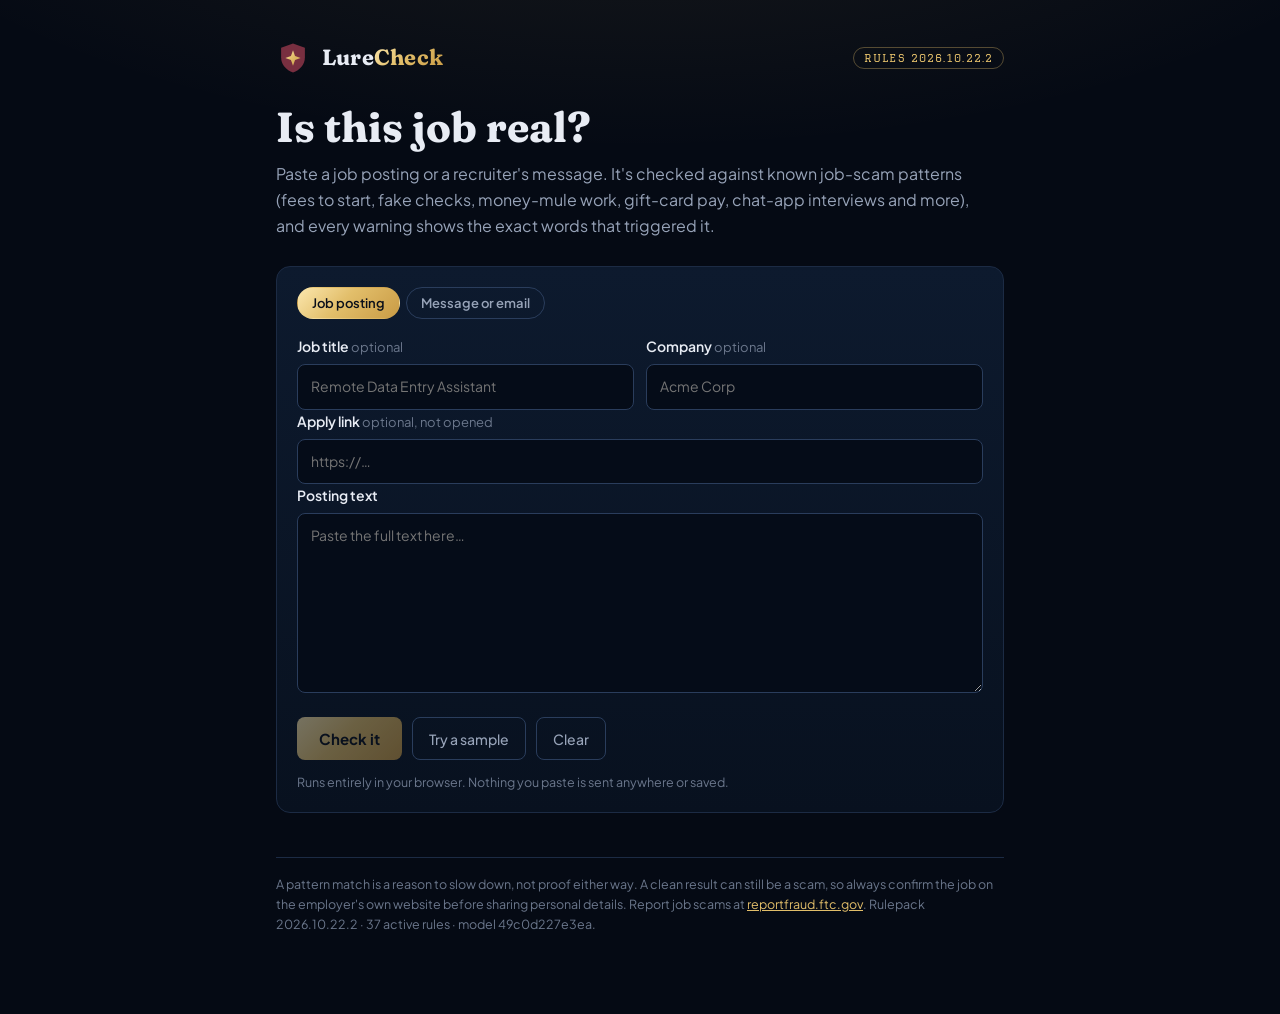
==== commit 28d28790: "Merge pull request #1 from evannwilsonn/lurecheck-phase1 LureCheck rename, learned model in the brow" ====
--- a/index.html
+++ b/index.html
@@ -96,7 +96,7 @@
   <header>
     <svg width="34" height="34" viewBox="0 0 40 40" aria-hidden="true"><defs><linearGradient id="g" x1="0" y1="0" x2="1" y2="1"><stop offset="0" stop-color="#FBE7AE"/><stop offset=".45" stop-color="#E2BE6A"/><stop offset="1" stop-color="#C99B45"/></linearGradient></defs><path d="M20 3 L34 8 V19 C34 28 28 34 20 37 C12 34 6 28 6 19 V8 Z" fill="#782F40"/><path d="M20 11 L22.4 17.6 L29 20 L22.4 22.4 L20 29 L17.6 22.4 L11 20 L17.6 17.6 Z" fill="url(#g)"/></svg>
     <span class="brand">Lure<b>Check</b></span>
-    <span class="tag" id="ver-tag">Rules 2026.10.27.3</span>
+    <span class="tag" id="ver-tag">Rules 2026.10.22.2</span>
   </header>
 
   <h1>Is this job real?</h1>
@@ -134,13 +134,13 @@
   <footer>
     A pattern match is a reason to slow down, not proof either way. A clean result can still be a scam, so always confirm the job on the employer's own website before sharing personal details.
     Report job scams at <a href="https://reportfraud.ftc.gov" rel="noopener">reportfraud.ftc.gov</a>.
-    <span id="ver-foot">Rulepack 2026.10.27.3 · 39 active rules.</span>
+    <span id="ver-foot">Rulepack 2026.10.22.2 · 37 active rules.</span>
   </footer>
 </div>
 
 
 <script id="lurecheck-data">
-window.LURECHECK_RULEPACK = {"version":"2026.10.27.3","rules":[{"id":"advance_fee","status":"active","severity":"critical","weight":30,"title":"You're asked to pay something","why":"Legitimate employers never charge you to start work. The single most reliable scam marker.","phrases":["training fee","registration fee","application fee","processing fee","onboarding fee","background check fee","starter kit","pay for your own equipment","purchase the equipment","buy the software","refundable deposit","security deposit","administrative fee","certification fee","check to purchase","check for equipment","check to buy","funds to purchase","money for equipment","training with a fee"],"patterns":["\\b(?:fees?|tuition(?!\\s+(?:reimbursement|assistance|support|benefits?))|charges?)\\b[^.\\n]{0,40}\\b(?:training|course|program|certification|onboarding|registration|processing|kit|equipment|softwares?|laptop|visa)\\b","\\b(?:training|course|program|certification|onboarding|registration|application|processing|visa|equipment|software|kit)\\s+(?:fees?|charges?|tuition|costs?)\\b","\\$\\s?\\d[\\d,]*(?:\\.\\d\\d)?\\s+(?:paid\\s+)?(?:certification|training|course|program|mentorship|kit|software|equipment)\\b","\\b(?:must|need to|have to|required to|first)\\b[^.\\n]{0,30}\\b(?:obtain|purchase|buy|pay(?: for)?)\\b[^.\\n]{0,30}\\$\\s?\\d[\\d,]*[^.\\n]{0,20}\\b(?:certification|training|course|program|onboarding|software|equipment|vendor|kit|fee)\\b","\\b(?:pay|paying|send)\\s+(?:the\\s+|our\\s+|an?\\s+)?(?:vendor|hr agent|agent|recruiter|supplier)\\b[^.\\n]{0,40}\\$?\\s?\\d","\\bpay\\b[^.\\n]{0,40}\\$\\s?\\d[\\d,]*[^.\\n]{0,40}\\b(?:to our|to the)\\s+(?:hr\\s+)?(?:agent|recruiter|manager|vendor)\\b","\\b(?:are you able to|can you|could you|please|kindly|you (?:will )?(?:need to|must|have to))\\s+(?:\\w+\\s+){0,2}(?:cover|front|pay for)\\s+(?:the\\s+|these\\s+|those\\s+)?(?:expenses?|costs?|fees?)\\b"],"guards":["negation"],"min_matches":1,"bonus":3,"added":"2026-09-29","source":"original"},{"id":"money_mule","status":"active","severity":"critical","weight":34,"title":"The job involves moving money or packages","why":"Depositing checks and forwarding funds, or reshipping parcels, is how stolen money and goods get laundered. Even if you didn't know, the bank can close your account, report you, and make you repay the money, and people who move stolen money or goods can face criminal charges. Stop and don't send anything on.","phrases":["deposit the check","cash the check","cashier's check","cashiers check","forward the funds","transfer the remaining","wire the balance","process payments on behalf","package forwarding","reship","money transfer agent"],"patterns":["\\b(?:mail|send|issue|email|deliver|give)\\w*\\s+you\\s+(?:a\\s+|the\\s+)?(?:check|cheque|paycheck)\\b[^.\\n]{0,90}\\b(?:deposit|purchase|equipment|supplies|expenses|software|vendor)\\b","\\b(?:attached|enclosed)\\s+is\\s+the\\s+(?:pay)?check\\b[^.\\n]{0,60}\\b(?:cover|expenses|supplies|purchase)\\b","\\bkeep\\s+(?:\\$\\s?\\d[\\d,]*|\\d{1,3}\\s?%)[^.\\n]{0,60}\\b(?:pay|salary|commission|fee|cut)\\b","\\b(?:customers?|clients?|buyers?)\\s+(?:will\\s+)?(?:pay|send|deposit)\\s+(?:into|to)\\s+your\\s+(?:personal\\s+|own\\s+)?(?:bank\\s+)?account\\b","\\b(?:transfer|send|wire|forward|remit)\\b[^.\\n]{0,40}\\b\\d{1,3}\\s?%[^.\\n]{0,40}\\b(?:partner|account|us|our|company)\\b","\\b(?:receive|accept|inspect)\\s+(?:the\\s+)?(?:parcels?|packages?|shipments?|boxes|goods)\\b[^.\\n]{0,80}\\b(?:your\\s+(?:home\\s+)?address|your\\s+home|at\\s+home|residence)\\b","\\b(?:relabel|re-?label|repackage|re-ship)\\w*\\b","\\bprepaid\\s+(?:shipping\\s+)?labels?\\b"],"guards":[],"min_matches":1,"bonus":3,"added":"2026-09-29","source":"original"},{"id":"mystery_shopping","status":"active","severity":"warning","weight":16,"title":"Mystery-shopper work","why":"Real mystery shopping exists, but 'mystery shopper' is also the usual cover story for fake-check scams. Never deposit a check or send money as part of an assignment.","phrases":["mystery shopper","secret shopper","mystery shopping"],"patterns":[],"guards":[],"min_matches":1,"bonus":3,"added":"2026-09-29","source":"original"},{"id":"banking_pii","status":"active","severity":"critical","weight":26,"title":"Banking or identity details wanted up front","why":"Account and identity details come after a signed offer, through payroll, never over chat during screening.","phrases":["routing number","bank account number","voided check","social security number","your ssn","driver's license number","drivers license number","copy of your id","photo of your id","direct deposit form"],"patterns":["\\b(?:send|provide|share|text|email|upload|scan|snap|attach)\\b[^.\\n]{0,50}\\b(?:ssn|social security|driver'?s? licen[sc]e|passport|bank (?:account|details|info\\w*|login)|routing|account number|photo id|id card)\\b"],"guards":["negation","post_hire"],"min_matches":1,"bonus":3,"added":"2026-09-29","source":"original"},{"id":"irreversible_pay","status":"active","severity":"critical","weight":24,"title":"Payment through irreversible channels","why":"Gift cards, crypto and wire services can't be reversed or traced, and no payroll pays in them. Being asked to SEND money through Zelle, Cash App or Venmo is the same trap. (Small gigs paying you through PayPal or Venmo is common and is not flagged on its own.)","phrases":[],"patterns":["\\b(?:send|sent|deposit|transfer|buy|purchase|codes?|top\\s?up|recharge|wire|withdraw\\w*|reimburse\\w*|pay\\s+(?:for|us|them|the|a|your|back))\\b[^.\\n]{0,40}\\b(?:bitcoin|btc|usdt|usdc|crypto(?:currency)?|gift\\s+cards?|apple\\s+cards?|itunes|zelle|cash\\s?app|venmo|western\\s+union|moneygram)\\b","\\b(?:paid|payment|payments|salary|wages?|pay)\\b(?!\\s+(?:vehicles?|rails?|processing|processors?|networks?|infrastructure|products?|platforms?|industry)\\b)[^.\\n]{0,40}\\b(?:bitcoin|btc|usdt|usdc|crypto(?:currency)?|gift\\s+cards?|apple\\s+cards?|itunes|western\\s+union|moneygram)\\b","\\b(?:bitcoin|btc|usdt|usdc|crypto(?:currency)?|gift\\s+cards?|apple\\s+cards?|itunes|western\\s+union|moneygram)\\b[^.\\n]{0,25}\\b(?:paid|payment|payments|salary|deposit|transfer|codes?)\\b"],"guards":["negation"],"min_matches":1,"bonus":3,"added":"2026-09-29","source":"original"},{"id":"task_scam","status":"active","severity":"warning","weight":24,"title":"Looks like a 'task' scam","why":"Task scams pay small commissions for fake product-boosting work, then demand deposits to 'unlock' withdrawals. You never get the money back.","phrases":[],"patterns":["\\b(?:boost|increase|improve|raise)\\w*\\s+(?:the\\s+)?(?:product\\s+|app\\s+|merchant\\s+|store\\s+)?(?:ratings?|rankings?|reviews?)\\b","\\b(?:product|order|app)\\s+optimi[sz]ation\\b","\\bcommission\\s+(?:on|per|for)\\s+(?:every|each|all)\\s+(?:set|task|order|product)\\b","\\b(?:top\\s?up|recharge|reload|fund)\\s+(?:your\\s+)?(?:account|balance|wallet)\\b","\\bunlock\\s+(?:your\\s+)?(?:withdrawal|earnings|commissions?|tasks?|bonus)\\b","\\bwithdraw(?:al|als)?\\b[^.\\n]{0,50}\\b(?:top\\s?up|recharge|deposit|unlock|upgrade)\\b","\\b(?:like|rate|review|click)\\s+(?:and\\s+\\w+\\s+)?(?:products?|videos?|ads?|apps?|listings?)\\b[^.\\n]{0,40}\\b(?:earn|paid|commission)\\b"],"guards":[],"min_matches":1,"bonus":3,"added":"2026-09-29","source":"original"},{"id":"off_platform","status":"active","severity":"warning","weight":17,"title":"Pushed onto a messaging app","why":"Moving to an unmonitored app right away avoids platform fraud detection and leaves no record. Keep talking where you found the job or on the company's own email. If they won't, look the company up yourself and call the main number on its website to ask whether the job and the recruiter are real.","phrases":["telegram","whatsapp","google hangouts","signal app","wickr","skype id","add me on","message me at","text me at","dm me on"],"patterns":["\\b(?:provide|send|share)\\s+(?:us\\s+|me\\s+)?your\\s+(?:microsoft\\s+)?teams\\s+(?:contact|id|email|username|handle|details)\\b","\\bteams\\s+for\\s+(?:direct\\s+)?communication\\b","\\b(?:only|exclusively|just)\\s+(?:via|on|through|over)\\s+(?:whatsapp|telegram|signal|text|sms)\\b"],"guards":["negation"],"min_matches":1,"bonus":3,"added":"2026-09-29","source":"original"},{"id":"text_interview","status":"active","severity":"warning","weight":15,"title":"Interview by text only","why":"Scam operations avoid live video because they're using a stolen or invented identity. A video call isn't proof either: some use face-swap filters. If you do get one, ask the interviewer to turn their head or wave a hand in front of their face; the filters often glitch.","phrases":["chat interview","text interview","no video call","interview through telegram","interview via whatsapp","written interview only"],"patterns":["\\binterview\\w*\\b[^.\\n]{0,40}\\b(?:via|on|through|over|by)\\s+(?:whatsapp|telegram|signal|text(?:\\s+message)?|chat|messages?|sms)\\b"],"guards":["negation"],"min_matches":1,"bonus":3,"added":"2026-09-29","source":"original"},{"id":"instant_hire","status":"active","severity":"warning","weight":16,"title":"Hired with no real process","why":"An offer without an interview means nobody is assessing you. The goal is to reach the payment step fast.","phrases":["you have been hired","congratulations you are hired","no interview required","hired on the spot","your resume was selected","begin work today"],"patterns":["\\bno\\s+interview\\b","\\b(?:hired|hire[sd]?|start(?:ing)?|begin)\\b[^.\\n]{0,20}\\bsame[- ]day\\b","\\byou(?:'ve| have)\\s+been\\s+(?:selected|hired|approved|accepted)\\b","\\bdeemed\\s+qualified\\b","\\byour\\s+(?:application|resume)\\s+(?:has\\s+been|was)\\s+(?:processed|selected|approved|shortlisted)\\b"],"guards":["negation"],"min_matches":1,"bonus":3,"added":"2026-09-29","source":"original"},{"id":"unsolicited_contact","status":"active","severity":"warning","weight":14,"title":"They say they found you through a directory or resume list","why":"Scammers mass-mail lists of students and job seekers. A real employer applies to you, or you apply to them.","phrases":[],"patterns":["\\b(?:got|received|obtained|found|pulled|saw)\\s+your\\s+(?:contact|resume|cv|email|details|information)\\b[^.\\n]{0,60}\\b(?:through|from|via|on|in)\\b","\\bselected\\s+from\\s+your\\s+(?:school|university|college|campus)\\s+directory\\b","\\byour\\s+(?:school|university|college)\\s+(?:directory|email\\s+list|listserv)\\b"],"guards":[],"min_matches":1,"bonus":3,"added":"2026-09-29","source":"university scam alerts, 2026-09"},{"id":"student_bait","status":"active","severity":"note","weight":9,"title":"Wording aimed at students","why":"Campus scam alerts repeatedly show this framing: easy money that won't interfere with classes.","phrases":[],"patterns":["\\bwithout affecting your (?:regular\\s+)?(?:activities|studies|academics|classes|schedule)\\b","\\bstudent\\s+(?:empowerment|assistance|support)\\s+program\\b","\\bwork\\s+virtually\\s+as\\b"],"guards":[],"min_matches":1,"bonus":3,"added":"2026-09-29","source":"university scam alerts, 2026-09"},{"id":"pressure","status":"active","severity":"warning","weight":11,"title":"Pressure to decide now","why":"Urgency is there to stop you checking. Real hiring runs on weeks, not hours.","phrases":["limited positions","limited slots","act fast","respond within 24 hours","within the next hour","first come first served","offer expires","urgent hiring","urgently needed"],"patterns":["\\burgently\\s+(?:needs?|required|hiring)\\b","\\bstart\\s+(?:today|now|right away)\\b"],"guards":[],"min_matches":1,"bonus":3,"added":"2026-09-29","source":"original"},{"id":"visa_threat","status":"active","severity":"warning","weight":20,"title":"Threatens your visa or immigration status","why":"The message says your visa, OPT, CPT or SEVIS status is at risk, mentions deportation or arrest, or asks you to pay something tied to your immigration status. Scammers target international students with these threats. Employers don't handle your visa status, and no real job asks you to pay to protect it. Talk to your school's international student office before you reply.","phrases":[],"patterns":["\\b(?:visa|f-?1|j-?1|opt|stem\\s+opt|cpt|sevis|i-?20|immigration\\s+status|work\\s+authori[sz]ation)\\b[^.\\n]{0,40}\\b(?:revoked|cancell?ed|terminated|suspended|at\\s+risk|in\\s+jeopardy|violat(?:ed|ion))\\b","\\b(?:deport(?:ed|ation)?|arrest(?:ed)?\\s+warrant|immigration\\s+(?:officers?|police))\\b","\\b(?:pay|fee|fine|deposit|send)\\b[^.\\n]{0,40}\\b(?:visa|opt|cpt|sevis|i-?20|immigration)\\b[^.\\n]{0,30}\\b(?:status|fee|processing|clearance|renewal|maintain)\\b"],"guards":["negation"],"min_matches":1,"bonus":3,"added":"2026-10-27","source":"plan item 10: international students are targeted with visa and OPT/CPT threats"},{"id":"authority_impersonation_zh","status":"active","severity":"warning","weight":28,"title":"Someone claiming to be police or a consulate wants money (Chinese)","why":"The message claims to be from a Chinese embassy, consulate, police or customs office, says you're linked to a crime such as money laundering, and asks you to pay, transfer money or keep it secret. Real authorities don't do this by phone, text or WeChat. Hang up and talk to your school's international student office.","phrases":[],"patterns":["(?:大使馆|领事馆|公安局|公安|警察局|检察院|移民局|海关)[^。\\n]{0,40}(?:洗钱|逮捕|通缉|涉嫌|冻结|拘留|涉案|违法)","(?:洗钱|逮捕|通缉|涉嫌|冻结|拘留|涉案)[^。\\n]{0,40}(?:转账|汇款|保证金|安全账户|保密)"],"guards":[],"min_matches":1,"bonus":3,"added":"2026-10-27","source":"plan item 10: impersonation calls aimed at Chinese international students"},{"id":"fake_check_es","status":"active","severity":"critical","weight":34,"title":"They'll send you a check and want money back (Spanish)","why":"Te mandan un cheque para depositar y después te piden enviar el resto, comprar equipo o pagar a un proveedor. El banco puede mostrar el dinero disponible, pero el cheque falso regresa semanas después y tú debes todo. This is the fake-check scam: don't deposit it.","phrases":[],"patterns":["\\bcheck\\b[\\s\\S]{0,120}?\\bdep[oó]s[ií]t\\w*[\\s\\S]{0,100}?\\b(?:env[ií]\\w*|transf\\w*|devuelv\\w*|devolv\\w*|mand\\w*)\\b[^.\\n]{0,40}\\b(?:resto|diferencia|proveedor|equipo|dinero)\\b","\\bdep[oó]s[ií]t\\w*[^.\\n]{0,40}\\bcheck\\b[\\s\\S]{0,100}?\\b(?:proveedor|resto|diferencia|compra\\w*\\s+(?:el\\s+|los\\s+)?(?:equipo|materiales))\\b"],"guards":["negation"],"min_matches":1,"bonus":3,"added":"2026-10-27","source":"plan item 10: Spanish-language fake-check scripts"},{"id":"advance_fee_es","status":"active","severity":"critical","weight":30,"title":"You're asked to pay to get the job (Spanish)","why":"Te piden pagar una cuota de inscripción, capacitación, uniforme o materiales para empezar. Los empleadores reales no cobran por trabajar. You're asked to pay to start: real employers never charge you.","phrases":["pago por adelantado","cuota de inscripción","cuota de inscripcion","costo de capacitación","costo de capacitacion","kit de inicio","depósito de garantía","deposito de garantia"],"patterns":["\\b(?:debe|debes|tiene\\s+que|tienes\\s+que|necesita|necesitas)\\s+(?:pagar|depositar)\\b[^.\\n]{0,40}\\b(?:inscripci[oó]n|capacitaci[oó]n|entrenamiento|uniforme|materiales|kit|equipo)\\b"],"guards":["negation"],"min_matches":1,"bonus":3,"added":"2026-10-27","source":"plan item 10: Spanish-language advance-fee scripts"},{"id":"too_good","status":"active","severity":"warning","weight":13,"title":"High pay for very little","why":"Pay well above market for a role needing no experience is bait, not an opportunity.","phrases":["no experience necessary","no experience required","no skills required","anyone can do this","work only 2 hours","flexible hours high pay","easy money","guaranteed income","earn while you learn"],"patterns":["\\bno\\s+(?:prerequisite\\s+)?(?:training\\s+or\\s+)?(?:work\\s+)?experience(?:\\s+or\\s+(?:skills?|training))?\\s+(?:is\\s+|are\\s+)?(?:necessary|required|needed)\\b","\\bearn\\s+\\$\\s?\\d[\\d,]*(?:\\s*(?:-|to)\\s*\\$?\\s?\\d[\\d,]*)?\\s*(?:daily|a day|per day|every day)\\b"],"guards":[],"min_matches":1,"bonus":3,"added":"2026-09-29","source":"original"},{"id":"pay_to_work","status":"active","severity":"warning","weight":20,"title":"The 'job' requires paying for training first","why":"A real internship or job pays you. If you must buy a course or program to get the role, it is a course sale dressed as a job.","phrases":["enroll here","enroll for the program","enroll in the program"],"patterns":["\\benroll\\w*\\s+(?:for|in)\\s+(?:the|our)\\s+(?:training\\s+)?program\\b"],"guards":["negation"],"min_matches":1,"bonus":3,"added":"2026-09-29","source":"original"},{"id":"training_sale_perks","status":"active","severity":"warning","weight":20,"title":"The perks read like a course being sold","why":"Certificates, mock interviews and branding sessions listed together are how paid 'internship programs' advertise themselves.","phrases":["training certificate","internship certificate","letter of recommendation","mock interview sessions","personal branding sessions","resume building sessions","guaranteed placement"],"patterns":[],"guards":[],"min_matches":2,"bonus":3,"added":"2026-09-29","source":"original"},{"id":"mule_recruitment","status":"active","severity":"warning","weight":22,"title":"Bank account and ID wanted to 'receive payment'","why":"Being asked for a U.S. bank account and SSN to 'receive salary' before you know the job, company, or pay is the money-mule recruitment pattern; your account is used to move stolen funds. Even if you didn't know, the bank can close your account, report you, and make you repay the money, and people who move stolen money or goods can face criminal charges. Stop and don't send anything on.","phrases":["bank account for payment","valid u.s. bank account","us bank account for","social security number for employment","part-time recruiter"],"patterns":["\\b(?:valid|active|personal)\\s+(?:u\\.?s\\.?\\s+)?bank\\s+account\\b[^.\\n]{0,30}\\b(?:payment|paid|salary|deposit|receive)\\b","\\b(?:receive|get|accept)\\s+(?:your\\s+)?(?:salary|pay|payments?|payroll)(?:\\s+payments?)?\\s+(?:through|via|by|into|to)\\s+(?:a\\s+|your\\s+)?(?:u\\.?s\\.?\\s+)?(?:personal\\s+)?bank\\b","\\bassist(?:ing)?\\s+(?:\\w+\\s+){0,3}with\\s+(?:its|our|their|the)\\s+recruit(?:ment|ing)\\b","\\brecruit(?:ment|ing)\\s+(?:is\\s+being\\s+)?conducted\\s+on\\s+behalf\\s+of\\b","\\breply\\s+(?:with\\s+)?(?:yes|apply|interested|i'?m interested)\\b","\\bnot\\s+eligible\\s+to\\s+apply\\b"],"guards":[],"min_matches":1,"bonus":3,"added":"2026-09-29","source":"original"},{"id":"vague_employer","status":"active","severity":"note","weight":9,"title":"The employer stays vague","why":"A real posting names the company and a real person. Anonymity here is deliberate.","phrases":["confidential company","our client is seeking","a leading company","reputable company seeking","well known firm","undisclosed company"],"patterns":["\\b(?:confidential|undisclosed)\\s+(?:employer|company|client)\\b"],"guards":[],"min_matches":1,"bonus":3,"added":"2026-09-29","source":"original"},{"id":"preselected_offer","status":"active","severity":"warning","weight":20,"title":"A job offer you never applied for","why":"The message says you've already been 'chosen' or 'selected' or that an offer was 'approved for you', or that they found your CV or email somewhere. Real employers don't hand out offers to people who never applied.","phrases":[],"patterns":["\\b(?:dear|greetings,?|hello,?)\\s+(?:chosen|selected)\\s+(?:applicant|candidate|student)s?\\b","\\b(?:job\\s+)?offer\\s+has\\s+been\\s+approved\\s+for\\s+you\\b","\\byou\\s+have\\s+been\\s+(?:chosen|selected)\\s+(?:through|by|from|for\\s+(?:a|this)\\s+job|to\\s+work)\\b","\\b(?:considered|found)\\s+you\\s+(?:as\\s+)?(?:a\\s+)?suitable\\b","\\bcame\\s+across\\s+your\\s+(?:cv|resume|profile)\\b","\\bfound\\s+your\\s+(?:email|e-mail|contact|number)\\s+(?:on|in|through)\\b","\\byou\\s+are\\s+invited\\s+to\\s+participate\\s+in\\s+a\\s+part[- ]time\\s+job\\b","\\byour\\s+resume\\s+is\\s+very\\s+suitable\\b"],"guards":[],"min_matches":1,"bonus":3,"added":"2026-09-30","source":"field test Sept 2026 (Evan's labeled reasons)"},{"id":"weekly_stipend","status":"active","severity":"warning","weight":18,"title":"A flat weekly amount for part-time work","why":"Scam offers quote a round weekly sum ('$350 weekly', '$550 per week') for a few hours of vague remote work. Real part-time jobs quote an hourly rate. Writing 'every 7 days' instead of 'weekly' doesn't change it.","phrases":[],"patterns":["\\$\\s?\\d{3}(?:[.,]\\d{2})?\\s*(?:\\(?usd\\)?\\s*)?(?:weekly|per\\s+week|a\\s+week|each\\s+week|every\\s+week|every\\s+(?:7|seven)\\s+days|/\\s?(?:week|wk))\\b","\\bweekly\\s+(?:pay|salary|remuneration|allowance|wages?|compensation|stipend)\\s*(?:of|:|is)?\\s*(?:up\\s+to\\s+)?\\$\\s?\\d{3}\\b","\\b(?:earn|make|get\\s+paid)\\s+(?:up\\s+to\\s+)?\\$\\s?\\d{3}(?:\\.\\d\\d)?\\s*(?:\\(?usd\\)?\\s*)?(?:weekly|every\\s+(?:7|seven)\\s+days)\\b"],"guards":["live_in"],"min_matches":1,"bonus":3,"added":"2026-09-30","source":"field test Sept 2026 (Evan's labeled reasons)"},{"id":"personal_channel","status":"active","severity":"warning","weight":18,"title":"Moves hiring to a personal phone, email or social account","why":"You're told to text a number, reply from your personal or 'alternative' email instead of your school address, or message someone on Instagram. That keeps the conversation away from your school's spam filters and anyone who could warn you. This happens from real university addresses too: scammers send from hacked student and staff accounts, so a genuine .edu address doesn't make the offer real.","phrases":[],"patterns":["\\b(?:alternative|alternate|personal|private|non[- ]?school|non[- ]?edu)\\s+e-?mail(?:\\s+address)?\\b","\\bnot\\s+(?:your|the)\\s+(?:\\.?edu|school|university|student|campus)\\s+e-?mail\\b","\\btext\\s+(?:your|me\\s+your|us\\s+your|them\\s+your)\\s+(?:full\\s+)?name\\b","\\b(?:send|drop)\\s+(?:a\\s+)?text(?:\\s+message)?\\s+to\\b","\\bvia\\s+text\\s+(?:message|at)\\b","\\btext\\s+message\\s+(?:only|for\\s+a\\s+quick)\\b","\\binstagram\\b[^.\\n]{0,40}\\bmessage\\s+only\\b","\\bdrop\\s+your\\s+(?:phone|cell|mobile)\\s+number\\b","\\b(?:send|provide|reply\\s+with)\\b[^.\\n]{0,40}\\bgmail\\b"],"guards":["disclaimer"],"min_matches":1,"bonus":3,"added":"2026-09-30","source":"field test Sept 2026 (Evan's labeled reasons)"},{"id":"any_department","status":"active","severity":"note","weight":10,"title":"Open to anyone in any department","why":"Fake 'research assistant' offers say any student from any department can do the job. Real research jobs name the skills and the lab. These often come from real but hacked university email accounts.","phrases":[],"patterns":["\\b(?:any|all)\\s+(?:academic\\s+)?departments?\\s+(?:of|in)\\s+(?:the|our)\\s+(?:institution|university|school|college)\\b","\\bfrom\\s+any\\s+(?:academic\\s+)?department\\b","\\bstudents?\\s*(?:and|/|\\\\)\\s*staffs?\\b[^.\\n]{0,80}\\b(?:job|position|opportunity|offer|employment)\\b"],"guards":[],"min_matches":1,"bonus":3,"added":"2026-09-30","source":"field test Sept 2026 (Evan's labeled reasons)"},{"id":"student_hardship_bait","status":"active","severity":"note","weight":10,"title":"Promises money without touching your studies","why":"'Won't interfere with your academics', 'help struggling students cover expenses': this pitch targets students who need money and is written to lower your guard.","phrases":[],"patterns":["\\bwithout\\s+(?:affecting|interfering\\s+with)\\s+(?:your|one'?s)\\s+(?:regular\\s+|daily\\s+)?(?:activities|academics?|academic\\s+performance|studies|classes|schedule|leisure)\\b","\\b(?:won'?t|will\\s+not|does\\s+not|doesn'?t)\\s+(?:interfere|affect)\\s+(?:with\\s+)?your\\s+(?:daily\\s+activities|academics|studies|present\\s+employment|study)\\b","\\bhelp\\s+(?:struggling|needy)\\s+students\\b","\\bcover\\s+expenses\\s+incurred\\b","\\bfinancial\\s+support\\s+to\\s+those\\s+who\\b"],"guards":[],"min_matches":1,"bonus":3,"added":"2026-09-30","source":"field test Sept 2026 (Evan's labeled reasons)"},{"id":"reship_home","status":"active","severity":"critical","weight":34,"title":"Receive and re-ship packages from home","why":"The job is taking in parcels at your home and sending them on. That's reshipping stolen goods, and you're the one whose address is on the box. Even if you didn't know, the bank can close your account, report you, and make you repay the money, and people who move stolen money or goods can face criminal charges. Stop and don't send anything on.","phrases":[],"patterns":["\\breshipp?(?:ing|er|ers)?\\b","\\b(?:parcels?|packages?|goods|items)\\b[^.\\n]{0,60}\\b(?:delivered|sent|shipped|mailed)\\s+to\\s+your\\s+(?:home|house|address|residence|apartment)\\b","\\bprepares?\\s+goods\\s+for\\s+forwarding\\b","\\baccept(?:ing)?\\s+and\\s+send(?:ing)?\\s+(?:mail|parcels?|packages?)\\b","\\b(?:outgoing|return)\\s+shipping\\s+labels?\\s+to\\s+print\\b","\\btake\\s+(?:pictures|photos)\\s+of\\s+(?:it|the\\s+parcels?|the\\s+packages?|each\\s+(?:parcel|package))\\b"],"guards":[],"min_matches":1,"bonus":3,"added":"2026-09-30","source":"field test Sept 2026 (Evan's labeled reasons)"},{"id":"fake_check_funds","status":"active","severity":"critical","weight":34,"title":"They'll send you money to buy things","why":"You're promised a check or 'funds' to buy equipment, supplies or gifts, or you'll be 'paid in advance' for purchases. Your bank may show the money as available within a day or two, but a fake check can come back weeks later, and you owe the bank the full amount. Don't deposit it, and don't send any of it on.","phrases":[],"patterns":["\\b(?:issue|send|mail|give|email)\\w*\\s+you\\s+(?:an?\\s+)?(?:official\\s+)?(?:check|cheque|paycheck)\\b","\\b(?:check|cheque|paycheck)\\s+(?:for|to\\s+cover)\\s+(?:the\\s+)?(?:office\\s+)?(?:supplies|equipment|expenses|purchases?|items)\\b","\\bfunds?\\b[^.\\n]{0,50}\\b(?:for|to\\s+(?:purchase|buy|handle|cover))\\s+(?:the\\s+)?(?:equipment|supplies|shipping|office\\s+items|gifts?|items)\\b","\\bmobile\\s+deposit\\b","\\bpurchase\\s+(?:gifts?|gift\\s+items)\\b","\\bnot\\s+to\\s+use\\s+your\\s+personal\\s+funds\\b","\\bdon'?t\\s+have\\s+to\\s+use\\s+your\\s+personal\\s+funds\\b","\\bpaid\\s+in\\s+advance\\s+for\\s+(?:all\\s+)?(?:tasks\\s+and\\s+)?purchases\\b","\\bsuppliers?\\s+payments?\\b"],"guards":["negation"],"min_matches":1,"bonus":3,"added":"2026-09-30","source":"field test Sept 2026 (Evan's labeled reasons)"},{"id":"app_boost_task","status":"active","severity":"critical","weight":30,"title":"Paid to boost apps, songs or products","why":"'Update app store data', 'increase app downloads', 'raise play counts': this is the task scam. Soon you're asked to deposit money to 'unlock' your earnings.","phrases":[],"patterns":["\\b(?:increase|boost|improve|update|raise)\\w*\\s+(?:the\\s+)?(?:app(?:\\s+store)?\\s+(?:data|views|downloads|rankings?)|app\\s+views|play\\s+counts?|views\\s+and\\s+downloads|streams?\\s+(?:of|for))\\b","\\bplay\\s+counts?\\b","\\bapp\\s+store\\s+data\\b"],"guards":[],"min_matches":1,"bonus":3,"added":"2026-09-30","source":"field test Sept 2026 (Evan's labeled reasons)"},{"id":"brand_recruiter_text","status":"active","severity":"warning","weight":18,"title":"Cold message 'from' a big brand's HR","why":"A text opening 'sorry to interrupt, I'm from Indeed/TikTok HR' with a daily pay range is the standard opener for task scams. Those companies don't recruit that way.","phrases":[],"patterns":["\\b(?:i'?m|i\\s+am|this\\s+is)\\s+(?:a\\s+)?(?:recruit\\w*\\s+assistant\\s+at|from\\s+the\\s+hr\\s+department|from\\s+(?:indeed|linkedin|tiktok|amazon|ziprecruiter|glassdoor|temu|shein))\\b","\\bsorry\\s+to\\s+(?:interrupt|bother\\s+you)\\b","\\bexcuse\\s+me,?\\s+i'?m\\s+(?:a|from)\\b","\\bpart[- ]time\\s+partners\\b","\\bdaily\\s+salary\\s+(?:is\\s+)?(?:from\\s+)?\\$\\s?\\d"],"guards":[],"min_matches":1,"bonus":3,"added":"2026-09-30","source":"field test Sept 2026 (Evan's labeled reasons)"},{"id":"pet_sitter_relative","status":"active","severity":"warning","weight":20,"title":"A relative 'moving to the area' needs a pet sitter","why":"An uncle, aunt or friend 'moving to the college area' who needs a dog walker at a weekly rate is a fake-check script. The 'owner' is never there and the check arrives first.","phrases":[],"patterns":["\\b(?:uncle|aunt|auntie|cousin|mother|father|mom|dad|brother|sister|relative)\\b[^.\\n]{0,100}\\b(?:moving|relocating)\\b","\\b(?:pet|dog)\\s*[- ]?\\s*(?:sitt?(?:er|ing)|walk(?:er|ing))\\b[^.\\n]{0,160}\\$\\s?\\d{3}\\s*(?:weekly|per\\s+week|a\\s+week)\\b","\\$\\s?\\d{3}\\s*(?:weekly|per\\s+week|a\\s+week)\\b[^.\\n]{0,160}\\b(?:pet|dog)\\s*[- ]?\\s*(?:sitt?(?:er|ing)|walk(?:er|ing))\\b"],"guards":[],"min_matches":1,"bonus":3,"added":"2026-09-30","source":"field test Sept 2026 (Evan's labeled reasons)"},{"id":"crypto_atm","status":"active","severity":"critical","weight":30,"title":"Work involving crypto ATMs","why":"'Evaluate Bitcoin ATMs' jobs are how scammers get you to turn a fake check or stolen money into crypto they control.","phrases":[],"patterns":["\\b(?:bitcoin|btc|crypto(?:currency)?)\\s+atms?\\b"],"guards":[],"min_matches":1,"bonus":3,"added":"2026-09-30","source":"field test Sept 2026 (Evan's labeled reasons)"},{"id":"pii_upfront","status":"active","severity":"warning","weight":18,"title":"Asks for personal details before any interview","why":"A first message asking for your student ID number, date of birth, age or full home address, before any interview, is collecting what it needs for identity theft and to mail a fake check.","phrases":[],"patterns":["\\bstudent\\s+id\\s+(?:number|no\\.?|#)\\b","\\bdate\\s+of\\s+birth\\b","(?:^|\\n)\\s*(?:age|dob)\\s*:","\\bfull\\s+names?\\b[^.\\n]{0,80}\\b(?:mailing|home|physical)\\s+address\\b[^.\\n]{0,80}\\b(?:phone|mobile|cell)\\b"],"guards":["negation","post_hire"],"min_matches":1,"bonus":3,"added":"2026-09-30","source":"field test Sept 2026 (Evan's labeled reasons)"},{"id":"startup_cost","status":"active","severity":"critical","weight":30,"title":"Costs money to start","why":"You're asked to put money in up front ('$8 to get started', 'startup cost') to earn later. Real jobs don't charge you to begin.","phrases":[],"patterns":["\\$\\s?\\d+[^.\\n]{0,25}\\b(?:out\\s+of\\s+pocket|startup\\s+cost|start-?up\\s+(?:cost|fee))\\b","\\b(?:startup|start-?up)\\s+cost\\s+(?:is\\s+)?(?:holding|of|\\$)"],"guards":["negation"],"min_matches":1,"bonus":3,"added":"2026-09-30","source":"field test Sept 2026 (Evan's labeled reasons)"},{"id":"review_fraud","status":"active","severity":"critical","weight":30,"title":"Paid to post fake reviews","why":"Writing 5-star reviews you didn't earn is fraud the FTC fines businesses for, and these gigs often don't pay or turn into task scams.","phrases":[],"patterns":["\\b(?:post(?:ing)?|write|writing|leave|leaving)\\s+(?:\\d+\\s+)?(?:5|five)[- ]star\\s+reviews?\\b","\\$\\s?\\d+\\s+(?:per|for\\s+each|each|a)\\s+review\\b","\\bpaid\\s+(?:to\\s+)?(?:post|write)\\s+reviews?\\b"],"guards":["negation"],"min_matches":1,"bonus":3,"added":"2026-09-30","source":"field test Sept 2026 (Evan's labeled reasons)"},{"id":"income_claim","status":"active","severity":"warning","weight":18,"title":"Promised income that data entry doesn't pay","why":"'$300 a day', '$15,000 a month', 'paychecks are guaranteed' for typing or forms. No real data-entry job pays like that.","phrases":[],"patterns":["\\bpaychecks?\\s+are\\s+guaranteed\\b","\\b(?:make|earn)s?\\s+\\$\\s?\\d{1,3},\\d{3}\\s*/?\\s*(?:mo|month)\\b","\\$\\s?[3-9]\\d{2,}\\+?\\s*(?:/|per\\s+|a\\s+)day\\b","\\bproven\\s+to\\s+generate\\b"],"guards":[],"min_matches":1,"bonus":3,"added":"2026-09-30","source":"field test Sept 2026 (Evan's labeled reasons)"},{"id":"weekly_pay_assistant","status":"active","severity":"warning","weight":35,"title":"An assistant job that leads with being paid weekly","why":"The 'research / personal assistant, part-time, get paid weekly' offer is a common script aimed at students, and scammers drop the dollar amount to slip past filters. Real postings say what the work is and the hourly rate.","phrases":[],"patterns":["\\b(?:research|personal|virtual|administrative|office|executive)\\s+assistants?\\b[^.\\n]{0,200}?\\b(?:get|be|are|is|being)\\s+paid\\b[^.\\n]{0,40}?\\b(?:weekly|per\\s+week|every\\s+week|each\\s+week|every\\s+(?:7|seven)\\s+days)\\b","\\b(?:get|be)\\s+paid\\b[^.\\n]{0,40}?\\b(?:weekly|per\\s+week|every\\s+week|each\\s+week|every\\s+(?:7|seven)\\s+days)\\b[^.\\n]{0,200}?\\b(?:research|personal|virtual|administrative|office|executive)\\s+assistants?\\b","\\b(?:research|personal|virtual|administrative|office|executive)\\s+assistants?\\b[\\s\\S]{0,300}?\\b(?:compensation|pay|salary|stipend|wages?)\\s*:\\s*[a-z ]{0,30}\\b(?:weekly|per\\s+week|every\\s+week|each\\s+week|every\\s+(?:7|seven)\\s+days)\\b"],"guards":[],"min_matches":1,"bonus":3,"added":"2026-09-30","source":"red team: dollar amounts removed"},{"id":"earnings_per_day","status":"active","severity":"warning","weight":18,"title":"Earnings promised by the day","why":"'Earn up to ... per day', 'your earnings start at ... a day': work-from-home scams promise a daily take instead of an hourly wage. Real jobs quote an hourly rate or a salary, with or without the dollar amount.","phrases":[],"patterns":["\\b(?:earn|earns|earning|earnings|make|makes|making|generate|generates|income|paid)\\b[^.\\n]{0,40}?\\bup\\s+to\\b(?:(?!\\b(?:hours?|hrs?|shifts?|times|days?\\s+a\\s+week)\\b)[^.\\n]){1,30}?\\+?\\s*(?:per\\s+day|a\\s+day|/\\s?day|daily)\\b","\\b(?:earn|earns|earning|earnings|make|makes|making|generate|generates|income|paid)\\b[^.\\n]{0,25}?\\bbetween\\b(?:(?!\\b(?:hours?|hrs?|shifts?)\\b)[^.\\n]){1,40}?\\b(?:per|a)\\s+day\\b","\\bearnings\\s+start\\s+at\\b[^.\\n]{1,30}?(?:per\\s+day|a\\s+day|/\\s?day|daily)\\b"],"guards":["negation"],"min_matches":1,"bonus":3,"added":"2026-10-03","source":"red team Oct 2026: data-entry script with the dollar amounts removed"},{"id":"commission_system_pitch","status":"active","severity":"warning","weight":22,"title":"A sales 'system' you buy into, not a job","why":"Promoting 'high-ticket digital products' on social media for pay per sale, with a fee kept out of your earnings and 'no followers needed', is an affiliate or MLM funnel. There's no employer paying you a wage.","phrases":["high-ticket","high ticket","no followers needed","no followers required","step-by-step system","proven training blueprint"],"patterns":["\\b(?:earn|make|paid|pay|commission)\\b[^.\\n]{0,40}?\\bper\\s+(?:sale|referral|sign[-\\s]?up)\\b","\\b(?:retains?|keeps?|takes?)\\s+(?:only\\s+)?(?:a\\s+)?(?:small\\s+)?[^.\\n]{0,25}?\\b(?:website|platform|membership|setup|license)\\s+fee\\b","\\bpromote\\s+(?:\\w+\\s+){0,3}digital\\s+products?\\b"],"guards":[],"min_matches":2,"bonus":3,"added":"2026-10-03","source":"red team Oct 2026: MLM 'digital products' script with the dollar amounts removed"}]};
+window.LURECHECK_RULEPACK = {"version":"2026.10.22.2","rules":[{"id":"advance_fee","status":"active","severity":"critical","weight":30,"title":"You're asked to pay something","why":"Legitimate employers never charge you to start work. The single most reliable scam marker.","phrases":["training fee","registration fee","application fee","processing fee","onboarding fee","background check fee","starter kit","pay for your own equipment","purchase the equipment","buy the software","refundable deposit","security deposit","administrative fee","certification fee","check to purchase","check for equipment","check to buy","funds to purchase","money for equipment","training with a fee"],"patterns":["\\b(?:fees?|tuition(?!\\s+(?:reimbursement|assistance|support|benefits?))|charges?)\\b[^.\\n]{0,40}\\b(?:training|course|program|certification|onboarding|registration|processing|kit|equipment|softwares?|laptop|visa)\\b","\\b(?:training|course|program|certification|onboarding|registration|application|processing|visa|equipment|software|kit)\\s+(?:fees?|charges?|tuition|costs?)\\b","\\$\\s?\\d[\\d,]*(?:\\.\\d\\d)?\\s+(?:paid\\s+)?(?:certification|training|course|program|mentorship|kit|software|equipment)\\b","\\b(?:must|need to|have to|required to|first)\\b[^.\\n]{0,30}\\b(?:obtain|purchase|buy|pay(?: for)?)\\b[^.\\n]{0,30}\\$\\s?\\d[\\d,]*[^.\\n]{0,20}\\b(?:certification|training|course|program|onboarding|software|equipment|vendor|kit|fee)\\b","\\b(?:pay|paying|send)\\s+(?:the\\s+|our\\s+|an?\\s+)?(?:vendor|hr agent|agent|recruiter|supplier)\\b[^.\\n]{0,40}\\$?\\s?\\d","\\bpay\\b[^.\\n]{0,40}\\$\\s?\\d[\\d,]*[^.\\n]{0,40}\\b(?:to our|to the)\\s+(?:hr\\s+)?(?:agent|recruiter|manager|vendor)\\b","\\b(?:are you able to|can you|could you|please|kindly|you (?:will )?(?:need to|must|have to))\\s+(?:\\w+\\s+){0,2}(?:cover|front|pay for)\\s+(?:the\\s+|these\\s+|those\\s+)?(?:expenses?|costs?|fees?)\\b"],"guards":["negation"],"min_matches":1,"bonus":3,"added":"2026-09-29","source":"original"},{"id":"money_mule","status":"active","severity":"critical","weight":34,"title":"The job involves moving money or packages","why":"Depositing checks and forwarding funds, or reshipping parcels, is how stolen money and goods get laundered.","phrases":["deposit the check","cash the check","cashier's check","cashiers check","forward the funds","transfer the remaining","wire the balance","process payments on behalf","package forwarding","reship","money transfer agent"],"patterns":["\\b(?:mail|send|issue|email|deliver|give)\\w*\\s+you\\s+(?:a\\s+|the\\s+)?(?:check|cheque|paycheck)\\b[^.\\n]{0,90}\\b(?:deposit|purchase|equipment|supplies|expenses|software|vendor)\\b","\\b(?:attached|enclosed)\\s+is\\s+the\\s+(?:pay)?check\\b[^.\\n]{0,60}\\b(?:cover|expenses|supplies|purchase)\\b","\\bkeep\\s+(?:\\$\\s?\\d[\\d,]*|\\d{1,3}\\s?%)[^.\\n]{0,60}\\b(?:pay|salary|commission|fee|cut)\\b","\\b(?:customers?|clients?|buyers?)\\s+(?:will\\s+)?(?:pay|send|deposit)\\s+(?:into|to)\\s+your\\s+(?:personal\\s+|own\\s+)?(?:bank\\s+)?account\\b","\\b(?:transfer|send|wire|forward|remit)\\b[^.\\n]{0,40}\\b\\d{1,3}\\s?%[^.\\n]{0,40}\\b(?:partner|account|us|our|company)\\b","\\b(?:receive|accept|inspect)\\s+(?:the\\s+)?(?:parcels?|packages?|shipments?|boxes|goods)\\b[^.\\n]{0,80}\\b(?:your\\s+(?:home\\s+)?address|your\\s+home|at\\s+home|residence)\\b","\\b(?:relabel|re-?label|repackage|re-ship)\\w*\\b","\\bprepaid\\s+(?:shipping\\s+)?labels?\\b"],"guards":[],"min_matches":1,"bonus":3,"added":"2026-09-29","source":"original"},{"id":"mystery_shopping","status":"active","severity":"warning","weight":16,"title":"Mystery-shopper work","why":"Real mystery shopping exists, but 'mystery shopper' is also the usual cover story for fake-check scams. Never deposit a check or send money as part of an assignment.","phrases":["mystery shopper","secret shopper","mystery shopping"],"patterns":[],"guards":[],"min_matches":1,"bonus":3,"added":"2026-09-29","source":"original"},{"id":"banking_pii","status":"active","severity":"critical","weight":26,"title":"Banking or identity details wanted up front","why":"Account and identity details come after a signed offer, through payroll, never over chat during screening.","phrases":["routing number","bank account number","voided check","social security number","your ssn","driver's license number","drivers license number","copy of your id","photo of your id","direct deposit form"],"patterns":["\\b(?:send|provide|share|text|email|upload|scan|snap|attach)\\b[^.\\n]{0,50}\\b(?:ssn|social security|driver'?s? licen[sc]e|passport|bank (?:account|details|info\\w*|login)|routing|account number|photo id|id card)\\b"],"guards":["negation","post_hire"],"min_matches":1,"bonus":3,"added":"2026-09-29","source":"original"},{"id":"irreversible_pay","status":"active","severity":"critical","weight":24,"title":"Payment through irreversible channels","why":"Gift cards, crypto and wire services can't be reversed or traced, and no payroll pays in them. Being asked to SEND money through Zelle, Cash App or Venmo is the same trap. (Small gigs paying you through PayPal or Venmo is common and is not flagged on its own.)","phrases":[],"patterns":["\\b(?:send|sent|deposit|transfer|buy|purchase|codes?|top\\s?up|recharge|wire|withdraw\\w*|reimburse\\w*|pay\\s+(?:for|us|them|the|a|your|back))\\b[^.\\n]{0,40}\\b(?:bitcoin|btc|usdt|usdc|crypto(?:currency)?|gift\\s+cards?|apple\\s+cards?|itunes|zelle|cash\\s?app|venmo|western\\s+union|moneygram)\\b","\\b(?:paid|payment|payments|salary|wages?|pay)\\b(?!\\s+(?:vehicles?|rails?|processing|processors?|networks?|infrastructure|products?|platforms?|industry)\\b)[^.\\n]{0,40}\\b(?:bitcoin|btc|usdt|usdc|crypto(?:currency)?|gift\\s+cards?|apple\\s+cards?|itunes|western\\s+union|moneygram)\\b","\\b(?:bitcoin|btc|usdt|usdc|crypto(?:currency)?|gift\\s+cards?|apple\\s+cards?|itunes|western\\s+union|moneygram)\\b[^.\\n]{0,25}\\b(?:paid|payment|payments|salary|deposit|transfer|codes?)\\b"],"guards":["negation"],"min_matches":1,"bonus":3,"added":"2026-09-29","source":"original"},{"id":"task_scam","status":"active","severity":"warning","weight":24,"title":"Looks like a 'task' scam","why":"Task scams pay small commissions for fake product-boosting work, then demand deposits to 'unlock' withdrawals. You never get the money back.","phrases":[],"patterns":["\\b(?:boost|increase|improve|raise)\\w*\\s+(?:the\\s+)?(?:product\\s+|app\\s+|merchant\\s+|store\\s+)?(?:ratings?|rankings?|reviews?)\\b","\\b(?:product|order|app)\\s+optimi[sz]ation\\b","\\bcommission\\s+(?:on|per|for)\\s+(?:every|each|all)\\s+(?:set|task|order|product)\\b","\\b(?:top\\s?up|recharge|reload|fund)\\s+(?:your\\s+)?(?:account|balance|wallet)\\b","\\bunlock\\s+(?:your\\s+)?(?:withdrawal|earnings|commissions?|tasks?|bonus)\\b","\\bwithdraw(?:al|als)?\\b[^.\\n]{0,50}\\b(?:top\\s?up|recharge|deposit|unlock|upgrade)\\b","\\b(?:like|rate|review|click)\\s+(?:and\\s+\\w+\\s+)?(?:products?|videos?|ads?|apps?|listings?)\\b[^.\\n]{0,40}\\b(?:earn|paid|commission)\\b"],"guards":[],"min_matches":1,"bonus":3,"added":"2026-09-29","source":"original"},{"id":"off_platform","status":"active","severity":"warning","weight":17,"title":"Pushed onto a messaging app","why":"Moving to an unmonitored app right away avoids platform fraud detection and leaves no record.","phrases":["telegram","whatsapp","google hangouts","signal app","wickr","skype id","add me on","message me at","text me at","dm me on"],"patterns":["\\b(?:provide|send|share)\\s+(?:us\\s+|me\\s+)?your\\s+(?:microsoft\\s+)?teams\\s+(?:contact|id|email|username|handle|details)\\b","\\bteams\\s+for\\s+(?:direct\\s+)?communication\\b","\\b(?:only|exclusively|just)\\s+(?:via|on|through|over)\\s+(?:whatsapp|telegram|signal|text|sms)\\b"],"guards":["negation"],"min_matches":1,"bonus":3,"added":"2026-09-29","source":"original"},{"id":"text_interview","status":"active","severity":"warning","weight":15,"title":"Interview by text only","why":"Scam operations avoid live video because they're using a stolen or invented identity.","phrases":["chat interview","text interview","no video call","interview through telegram","interview via whatsapp","written interview only"],"patterns":["\\binterview\\w*\\b[^.\\n]{0,40}\\b(?:via|on|through|over|by)\\s+(?:whatsapp|telegram|signal|text(?:\\s+message)?|chat|messages?|sms)\\b"],"guards":["negation"],"min_matches":1,"bonus":3,"added":"2026-09-29","source":"original"},{"id":"instant_hire","status":"active","severity":"warning","weight":16,"title":"Hired with no real process","why":"An offer without an interview means nobody is assessing you. The goal is to reach the payment step fast.","phrases":["you have been hired","congratulations you are hired","no interview required","hired on the spot","your resume was selected","begin work today"],"patterns":["\\bno\\s+interview\\b","\\b(?:hired|hire[sd]?|start(?:ing)?|begin)\\b[^.\\n]{0,20}\\bsame[- ]day\\b","\\byou(?:'ve| have)\\s+been\\s+(?:selected|hired|approved|accepted)\\b","\\bdeemed\\s+qualified\\b","\\byour\\s+(?:application|resume)\\s+(?:has\\s+been|was)\\s+(?:processed|selected|approved|shortlisted)\\b"],"guards":["negation"],"min_matches":1,"bonus":3,"added":"2026-09-29","source":"original"},{"id":"unsolicited_contact","status":"active","severity":"warning","weight":14,"title":"They say they found you through a directory or resume list","why":"Scammers mass-mail lists of students and job seekers. A real employer applies to you, or you apply to them.","phrases":[],"patterns":["\\b(?:got|received|obtained|found|pulled|saw)\\s+your\\s+(?:contact|resume|cv|email|details|information)\\b[^.\\n]{0,60}\\b(?:through|from|via|on|in)\\b","\\bselected\\s+from\\s+your\\s+(?:school|university|college|campus)\\s+directory\\b","\\byour\\s+(?:school|university|college)\\s+(?:directory|email\\s+list|listserv)\\b"],"guards":[],"min_matches":1,"bonus":3,"added":"2026-09-29","source":"university scam alerts, 2026-09"},{"id":"student_bait","status":"active","severity":"note","weight":9,"title":"Wording aimed at students","why":"Campus scam alerts repeatedly show this framing: easy money that won't interfere with classes.","phrases":[],"patterns":["\\bwithout affecting your (?:regular\\s+)?(?:activities|studies|academics|classes|schedule)\\b","\\bstudent\\s+(?:empowerment|assistance|support)\\s+program\\b","\\bwork\\s+virtually\\s+as\\b"],"guards":[],"min_matches":1,"bonus":3,"added":"2026-09-29","source":"university scam alerts, 2026-09"},{"id":"pressure","status":"active","severity":"warning","weight":11,"title":"Pressure to decide now","why":"Urgency is there to stop you checking. Real hiring runs on weeks, not hours.","phrases":["limited positions","limited slots","act fast","respond within 24 hours","within the next hour","first come first served","offer expires","urgent hiring","urgently needed"],"patterns":["\\burgently\\s+(?:needs?|required|hiring)\\b","\\bstart\\s+(?:today|now|right away)\\b"],"guards":[],"min_matches":1,"bonus":3,"added":"2026-09-29","source":"original"},{"id":"too_good","status":"active","severity":"warning","weight":13,"title":"High pay for very little","why":"Pay well above market for a role needing no experience is bait, not an opportunity.","phrases":["no experience necessary","no experience required","no skills required","anyone can do this","work only 2 hours","flexible hours high pay","easy money","guaranteed income","earn while you learn"],"patterns":["\\bno\\s+(?:prerequisite\\s+)?(?:training\\s+or\\s+)?(?:work\\s+)?experience(?:\\s+or\\s+(?:skills?|training))?\\s+(?:is\\s+|are\\s+)?(?:necessary|required|needed)\\b","\\bearn\\s+\\$\\s?\\d[\\d,]*(?:\\s*(?:-|to)\\s*\\$?\\s?\\d[\\d,]*)?\\s*(?:daily|a day|per day|every day)\\b"],"guards":[],"min_matches":1,"bonus":3,"added":"2026-09-29","source":"original"},{"id":"pay_to_work","status":"active","severity":"warning","weight":20,"title":"The 'job' requires paying for training first","why":"A real internship or job pays you. If you must buy a course or program to get the role, it is a course sale dressed as a job.","phrases":["enroll here","enroll for the program","enroll in the program"],"patterns":["\\benroll\\w*\\s+(?:for|in)\\s+(?:the|our)\\s+(?:training\\s+)?program\\b"],"guards":["negation"],"min_matches":1,"bonus":3,"added":"2026-09-29","source":"original"},{"id":"training_sale_perks","status":"active","severity":"warning","weight":20,"title":"The perks read like a course being sold","why":"Certificates, mock interviews and branding sessions listed together are how paid 'internship programs' advertise themselves.","phrases":["training certificate","internship certificate","letter of recommendation","mock interview sessions","personal branding sessions","resume building sessions","guaranteed placement"],"patterns":[],"guards":[],"min_matches":2,"bonus":3,"added":"2026-09-29","source":"original"},{"id":"mule_recruitment","status":"active","severity":"warning","weight":22,"title":"Bank account and ID wanted to 'receive payment'","why":"Being asked for a U.S. bank account and SSN to 'receive salary' before you know the job, company, or pay is the money-mule recruitment pattern; your account is used to move stolen funds.","phrases":["bank account for payment","valid u.s. bank account","us bank account for","social security number for employment","part-time recruiter"],"patterns":["\\b(?:valid|active|personal)\\s+(?:u\\.?s\\.?\\s+)?bank\\s+account\\b[^.\\n]{0,30}\\b(?:payment|paid|salary|deposit|receive)\\b","\\b(?:receive|get|accept)\\s+(?:your\\s+)?(?:salary|pay|payments?|payroll)(?:\\s+payments?)?\\s+(?:through|via|by|into|to)\\s+(?:a\\s+|your\\s+)?(?:u\\.?s\\.?\\s+)?(?:personal\\s+)?bank\\b","\\bassist(?:ing)?\\s+(?:\\w+\\s+){0,3}with\\s+(?:its|our|their|the)\\s+recruit(?:ment|ing)\\b","\\brecruit(?:ment|ing)\\s+(?:is\\s+being\\s+)?conducted\\s+on\\s+behalf\\s+of\\b","\\breply\\s+(?:with\\s+)?(?:yes|apply|interested|i'?m interested)\\b","\\bnot\\s+eligible\\s+to\\s+apply\\b"],"guards":[],"min_matches":1,"bonus":3,"added":"2026-09-29","source":"original"},{"id":"vague_employer","status":"active","severity":"note","weight":9,"title":"The employer stays vague","why":"A real posting names the company and a real person. Anonymity here is deliberate.","phrases":["confidential company","our client is seeking","a leading company","reputable company seeking","well known firm","undisclosed company"],"patterns":["\\b(?:confidential|undisclosed)\\s+(?:employer|company|client)\\b"],"guards":[],"min_matches":1,"bonus":3,"added":"2026-09-29","source":"original"},{"id":"preselected_offer","status":"active","severity":"warning","weight":20,"title":"A job offer you never applied for","why":"The message says you've already been 'chosen' or 'selected' or that an offer was 'approved for you', or that they found your CV or email somewhere. Real employers don't hand out offers to people who never applied.","phrases":[],"patterns":["\\b(?:dear|greetings,?|hello,?)\\s+(?:chosen|selected)\\s+(?:applicant|candidate|student)s?\\b","\\b(?:job\\s+)?offer\\s+has\\s+been\\s+approved\\s+for\\s+you\\b","\\byou\\s+have\\s+been\\s+(?:chosen|selected)\\s+(?:through|by|from|for\\s+(?:a|this)\\s+job|to\\s+work)\\b","\\b(?:considered|found)\\s+you\\s+(?:as\\s+)?(?:a\\s+)?suitable\\b","\\bcame\\s+across\\s+your\\s+(?:cv|resume|profile)\\b","\\bfound\\s+your\\s+(?:email|e-mail|contact|number)\\s+(?:on|in|through)\\b","\\byou\\s+are\\s+invited\\s+to\\s+participate\\s+in\\s+a\\s+part[- ]time\\s+job\\b","\\byour\\s+resume\\s+is\\s+very\\s+suitable\\b"],"guards":[],"min_matches":1,"bonus":3,"added":"2026-09-30","source":"field test Sept 2026 (Evan's labeled reasons)"},{"id":"weekly_stipend","status":"active","severity":"warning","weight":18,"title":"A flat weekly amount for part-time work","why":"Scam offers quote a round weekly sum ('$350 weekly', '$550 per week') for a few hours of vague remote work. Real part-time jobs quote an hourly rate. Writing 'every 7 days' instead of 'weekly' doesn't change it.","phrases":[],"patterns":["\\$\\s?\\d{3}(?:[.,]\\d{2})?\\s*(?:\\(?usd\\)?\\s*)?(?:weekly|per\\s+week|a\\s+week|each\\s+week|every\\s+week|every\\s+(?:7|seven)\\s+days|/\\s?(?:week|wk))\\b","\\bweekly\\s+(?:pay|salary|remuneration|allowance|wages?|compensation|stipend)\\s*(?:of|:|is)?\\s*(?:up\\s+to\\s+)?\\$\\s?\\d{3}\\b","\\b(?:earn|make|get\\s+paid)\\s+(?:up\\s+to\\s+)?\\$\\s?\\d{3}(?:\\.\\d\\d)?\\s*(?:\\(?usd\\)?\\s*)?(?:weekly|every\\s+(?:7|seven)\\s+days)\\b"],"guards":["live_in"],"min_matches":1,"bonus":3,"added":"2026-09-30","source":"field test Sept 2026 (Evan's labeled reasons)"},{"id":"weekly_pay_few_hours","status":"active","severity":"warning","weight":15,"title":"Weekly pay for a few hours, with no amount","why":"The weekly-stipend scam with the dollar figure taken out: paid every week for an hour or two a day. Real part-time jobs name an hourly rate.","phrases":[],"patterns":["\\b(?:pay|paid|payments?|salary|stipend|compensation)\\b[^.\\n]{0,30}(?:weekly|(?:per|each|every)\\s+week|every\\s+(?:7|seven)\\s+days)[\\s\\S]{0,200}?\\b(?:[1-4]|one|two|three|few)(?:\\s*(?:-|to)\\s*[2-5])?\\s*(?:hrs?|hours?)\\s+(?:a|per|each)\\s+day\\b","\\bweekly\\s+(?:pay|salary|stipend|compensation|payments?)\\b[\\s\\S]{0,200}?\\b(?:[1-4]|one|two|three|few)(?:\\s*(?:-|to)\\s*[2-5])?\\s*(?:hrs?|hours?)\\s+(?:a|per|each)\\s+day\\b","\\b(?:[1-4]|one|two|three|few)(?:\\s*(?:-|to)\\s*[2-5])?\\s*(?:hrs?|hours?)\\s+(?:a|per|each)\\s+day\\b[\\s\\S]{0,200}?\\b(?:pay|paid|payments?|salary|stipend|compensation)\\b[^.\\n]{0,30}(?:weekly|(?:per|each|every)\\s+week|every\\s+(?:7|seven)\\s+days)","\\b(?:[1-4]|one|two|three|few)(?:\\s*(?:-|to)\\s*[2-5])?\\s*(?:hrs?|hours?)\\s+(?:a|per|each)\\s+day\\b[\\s\\S]{0,200}?\\bweekly\\s+(?:pay|salary|stipend|compensation|payments?)\\b"],"guards":["negation","live_in"],"min_matches":1,"bonus":0,"added":"2026-10-22","source":"red-team on training scams, Oct 2026: removing dollar amounts undid weekly_stipend in 70 of 280 rewrites"},{"id":"remote_weekly_pay","status":"active","severity":"note","weight":10,"title":"Remote work paid by the week","why":"Remote 'assistant' scams promise to pay every week, often with no amount at all. Some real remote jobs pay weekly too, so this only adds weight to other signs.","phrases":[],"patterns":["\\b(?:remote(?:ly)?|from\\s+home|home-based|work\\s+from\\s+anywhere|online-based|virtual(?:ly)?)\\b[\\s\\S]{0,250}?\\b(?:paid|pay|payments?|salary|stipend|compensation|earn)\\b[^.\\n]{0,30}(?:weekly|(?:per|each|every)\\s+week|every\\s+(?:7|seven)\\s+days)","\\b(?:remote(?:ly)?|from\\s+home|home-based|work\\s+from\\s+anywhere|online-based|virtual(?:ly)?)\\b[\\s\\S]{0,250}?\\bweekly\\s+(?:pay|salary|stipend|compensation|payments?)\\b","\\b(?:paid|pay|payments?|salary|stipend|compensation|earn)\\b[^.\\n]{0,30}(?:weekly|(?:per|each|every)\\s+week|every\\s+(?:7|seven)\\s+days)[\\s\\S]{0,250}?\\b(?:remote(?:ly)?|from\\s+home|home-based|work\\s+from\\s+anywhere|online-based|virtual(?:ly)?)\\b","\\bweekly\\s+(?:pay|salary|stipend|compensation|payments?)\\b[\\s\\S]{0,250}?\\b(?:remote(?:ly)?|from\\s+home|home-based|work\\s+from\\s+anywhere|online-based|virtual(?:ly)?)\\b"],"guards":["negation"],"min_matches":1,"bonus":0,"added":"2026-10-22","source":"red-team on training scams, Oct 2026: with dollar amounts removed, 'work remotely and get paid weekly' was all that was left"},{"id":"personal_channel","status":"active","severity":"warning","weight":18,"title":"Moves hiring to a personal phone, email or social account","why":"You're told to text a number, reply from your personal or 'alternative' email instead of your school address, or message someone on Instagram. That keeps the conversation away from your school's spam filters and anyone who could warn you.","phrases":[],"patterns":["\\b(?:alternative|alternate|personal|private|non[- ]?school|non[- ]?edu)\\s+e-?mail(?:\\s+address)?\\b","\\bnot\\s+(?:your|the)\\s+(?:\\.?edu|school|university|student|campus)\\s+e-?mail\\b","\\btext\\s+(?:your|me\\s+your|us\\s+your|them\\s+your)\\s+(?:full\\s+)?name\\b","\\b(?:send|drop)\\s+(?:a\\s+)?text(?:\\s+message)?\\s+to\\b","\\bvia\\s+text\\s+(?:message|at)\\b","\\btext\\s+message\\s+(?:only|for\\s+a\\s+quick)\\b","\\binstagram\\b[^.\\n]{0,40}\\bmessage\\s+only\\b","\\bdrop\\s+your\\s+(?:phone|cell|mobile)\\s+number\\b","\\b(?:send|provide|reply\\s+with)\\b[^.\\n]{0,40}\\bgmail\\b"],"guards":["disclaimer"],"min_matches":1,"bonus":3,"added":"2026-09-30","source":"field test Sept 2026 (Evan's labeled reasons)"},{"id":"any_department","status":"active","severity":"note","weight":10,"title":"Open to anyone in any department","why":"Fake 'research assistant' offers say any student from any department can do the job. Real research jobs name the skills and the lab.","phrases":[],"patterns":["\\b(?:any|all)\\s+(?:academic\\s+)?departments?\\s+(?:of|in)\\s+(?:the|our)\\s+(?:institution|university|school|college)\\b","\\bfrom\\s+any\\s+(?:academic\\s+)?department\\b","\\bstudents?\\s*(?:and|/|\\\\)\\s*staffs?\\b[^.\\n]{0,80}\\b(?:job|position|opportunity|offer|employment)\\b"],"guards":[],"min_matches":1,"bonus":3,"added":"2026-09-30","source":"field test Sept 2026 (Evan's labeled reasons)"},{"id":"student_hardship_bait","status":"active","severity":"note","weight":10,"title":"Promises money without touching your studies","why":"'Won't interfere with your academics', 'help struggling students cover expenses': this pitch targets students who need money and is written to lower your guard.","phrases":[],"patterns":["\\bwithout\\s+(?:affecting|interfering\\s+with)\\s+(?:your|one'?s)\\s+(?:regular\\s+|daily\\s+)?(?:activities|academics?|academic\\s+performance|studies|classes|schedule|leisure)\\b","\\b(?:won'?t|will\\s+not|does\\s+not|doesn'?t)\\s+(?:interfere|affect)\\s+(?:with\\s+)?your\\s+(?:daily\\s+activities|academics|studies|present\\s+employment|study)\\b","\\bhelp\\s+(?:struggling|needy)\\s+students\\b","\\bcover\\s+expenses\\s+incurred\\b","\\bfinancial\\s+support\\s+to\\s+those\\s+who\\b"],"guards":[],"min_matches":1,"bonus":3,"added":"2026-09-30","source":"field test Sept 2026 (Evan's labeled reasons)"},{"id":"reship_home","status":"active","severity":"critical","weight":34,"title":"Receive and re-ship packages from home","why":"The job is taking in parcels at your home and sending them on. That's reshipping stolen goods, and you're the one whose address is on the box.","phrases":[],"patterns":["\\breshipp?(?:ing|er|ers)?\\b","\\b(?:parcels?|packages?|goods|items)\\b[^.\\n]{0,60}\\b(?:delivered|sent|shipped|mailed)\\s+to\\s+your\\s+(?:home|house|address|residence|apartment)\\b","\\bprepares?\\s+goods\\s+for\\s+forwarding\\b","\\baccept(?:ing)?\\s+and\\s+send(?:ing)?\\s+(?:mail|parcels?|packages?)\\b","\\b(?:outgoing|return)\\s+shipping\\s+labels?\\s+to\\s+print\\b","\\btake\\s+(?:pictures|photos)\\s+of\\s+(?:it|the\\s+parcels?|the\\s+packages?|each\\s+(?:parcel|package))\\b"],"guards":[],"min_matches":1,"bonus":3,"added":"2026-09-30","source":"field test Sept 2026 (Evan's labeled reasons)"},{"id":"fake_check_funds","status":"active","severity":"critical","weight":34,"title":"They'll send you money to buy things","why":"You're promised a check or 'funds' to buy equipment, supplies or gifts, or you'll be 'paid in advance' for purchases. The check bounces after you've spent or forwarded the money.","phrases":[],"patterns":["\\b(?:issue|send|mail|give|email)\\w*\\s+you\\s+(?:an?\\s+)?(?:official\\s+)?(?:check|cheque|paycheck)\\b","\\b(?:check|cheque|paycheck)\\s+(?:for|to\\s+cover)\\s+(?:the\\s+)?(?:office\\s+)?(?:supplies|equipment|expenses|purchases?|items)\\b","\\bfunds?\\b[^.\\n]{0,50}\\b(?:for|to\\s+(?:purchase|buy|handle|cover))\\s+(?:the\\s+)?(?:equipment|supplies|shipping|office\\s+items|gifts?|items)\\b","\\bmobile\\s+deposit\\b","\\bpurchase\\s+(?:gifts?|gift\\s+items)\\b","\\bnot\\s+to\\s+use\\s+your\\s+personal\\s+funds\\b","\\bdon'?t\\s+have\\s+to\\s+use\\s+your\\s+personal\\s+funds\\b","\\bpaid\\s+in\\s+advance\\s+for\\s+(?:all\\s+)?(?:tasks\\s+and\\s+)?purchases\\b","\\bsuppliers?\\s+payments?\\b"],"guards":["negation"],"min_matches":1,"bonus":3,"added":"2026-09-30","source":"field test Sept 2026 (Evan's labeled reasons)"},{"id":"app_boost_task","status":"active","severity":"critical","weight":30,"title":"Paid to boost apps, songs or products","why":"'Update app store data', 'increase app downloads', 'raise play counts': this is the task scam. Soon you're asked to deposit money to 'unlock' your earnings.","phrases":[],"patterns":["\\b(?:increase|boost|improve|update|raise)\\w*\\s+(?:the\\s+)?(?:app(?:\\s+store)?\\s+(?:data|views|downloads|rankings?)|app\\s+views|play\\s+counts?|views\\s+and\\s+downloads|streams?\\s+(?:of|for))\\b","\\bplay\\s+counts?\\b","\\bapp\\s+store\\s+data\\b"],"guards":[],"min_matches":1,"bonus":3,"added":"2026-09-30","source":"field test Sept 2026 (Evan's labeled reasons)"},{"id":"brand_recruiter_text","status":"active","severity":"warning","weight":18,"title":"Cold message 'from' a big brand's HR","why":"A text opening 'sorry to interrupt, I'm from Indeed/TikTok HR' with a daily pay range is the standard opener for task scams. Those companies don't recruit that way.","phrases":[],"patterns":["\\b(?:i'?m|i\\s+am|this\\s+is)\\s+(?:a\\s+)?(?:recruit\\w*\\s+assistant\\s+at|from\\s+the\\s+hr\\s+department|from\\s+(?:indeed|linkedin|tiktok|amazon|ziprecruiter|glassdoor|temu|shein))\\b","\\bsorry\\s+to\\s+(?:interrupt|bother\\s+you)\\b","\\bexcuse\\s+me,?\\s+i'?m\\s+(?:a|from)\\b","\\bpart[- ]time\\s+partners\\b","\\bdaily\\s+salary\\s+(?:is\\s+)?(?:from\\s+)?\\$\\s?\\d"],"guards":[],"min_matches":1,"bonus":3,"added":"2026-09-30","source":"field test Sept 2026 (Evan's labeled reasons)"},{"id":"pet_sitter_relative","status":"active","severity":"warning","weight":20,"title":"A relative 'moving to the area' needs a pet sitter","why":"An uncle, aunt or friend 'moving to the college area' who needs a dog walker at a weekly rate is a fake-check script. The 'owner' is never there and the check arrives first.","phrases":[],"patterns":["\\b(?:uncle|aunt|auntie|cousin|mother|father|mom|dad|brother|sister|relative)\\b[^.\\n]{0,100}\\b(?:moving|relocating)\\b","\\b(?:pet|dog)\\s*[- ]?\\s*(?:sitt?(?:er|ing)|walk(?:er|ing))\\b[^.\\n]{0,160}\\$\\s?\\d{3}\\s*(?:weekly|per\\s+week|a\\s+week)\\b","\\$\\s?\\d{3}\\s*(?:weekly|per\\s+week|a\\s+week)\\b[^.\\n]{0,160}\\b(?:pet|dog)\\s*[- ]?\\s*(?:sitt?(?:er|ing)|walk(?:er|ing))\\b"],"guards":[],"min_matches":1,"bonus":3,"added":"2026-09-30","source":"field test Sept 2026 (Evan's labeled reasons)"},{"id":"crypto_atm","status":"active","severity":"critical","weight":30,"title":"Work involving crypto ATMs","why":"'Evaluate Bitcoin ATMs' jobs are how scammers get you to turn a fake check or stolen money into crypto they control.","phrases":[],"patterns":["\\b(?:bitcoin|btc|crypto(?:currency)?)\\s+atms?\\b"],"guards":[],"min_matches":1,"bonus":3,"added":"2026-09-30","source":"field test Sept 2026 (Evan's labeled reasons)"},{"id":"pii_upfront","status":"active","severity":"warning","weight":18,"title":"Asks for personal details before any interview","why":"A first message asking for your student ID number, date of birth, age or full home address, before any interview, is collecting what it needs for identity theft and to mail a fake check.","phrases":[],"patterns":["\\bstudent\\s+id\\s+(?:number|no\\.?|#)\\b","\\bdate\\s+of\\s+birth\\b","(?:^|\\n)\\s*(?:age|dob)\\s*:","\\bfull\\s+names?\\b[^.\\n]{0,80}\\b(?:mailing|home|physical)\\s+address\\b[^.\\n]{0,80}\\b(?:phone|mobile|cell)\\b"],"guards":["negation","post_hire"],"min_matches":1,"bonus":3,"added":"2026-09-30","source":"field test Sept 2026 (Evan's labeled reasons)"},{"id":"startup_cost","status":"active","severity":"critical","weight":30,"title":"Costs money to start","why":"You're asked to put money in up front ('$8 to get started', 'startup cost') to earn later. Real jobs don't charge you to begin.","phrases":[],"patterns":["\\$\\s?\\d+[^.\\n]{0,25}\\b(?:out\\s+of\\s+pocket|startup\\s+cost|start-?up\\s+(?:cost|fee))\\b","\\b(?:startup|start-?up)\\s+cost\\s+(?:is\\s+)?(?:holding|of|\\$)"],"guards":["negation"],"min_matches":1,"bonus":3,"added":"2026-09-30","source":"field test Sept 2026 (Evan's labeled reasons)"},{"id":"review_fraud","status":"active","severity":"critical","weight":30,"title":"Paid to post fake reviews","why":"Writing 5-star reviews you didn't earn is fraud the FTC fines businesses for, and these gigs often don't pay or turn into task scams.","phrases":[],"patterns":["\\b(?:post(?:ing)?|write|writing|leave|leaving)\\s+(?:\\d+\\s+)?(?:5|five)[- ]star\\s+reviews?\\b","\\$\\s?\\d+\\s+(?:per|for\\s+each|each|a)\\s+review\\b","\\bpaid\\s+(?:to\\s+)?(?:post|write)\\s+reviews?\\b"],"guards":["negation"],"min_matches":1,"bonus":3,"added":"2026-09-30","source":"field test Sept 2026 (Evan's labeled reasons)"},{"id":"income_claim","status":"active","severity":"warning","weight":18,"title":"Promised income that data entry doesn't pay","why":"'$300 a day', '$15,000 a month', 'paychecks are guaranteed' for typing or forms. No real data-entry job pays like that.","phrases":[],"patterns":["\\bpaychecks?\\s+are\\s+guaranteed\\b","\\b(?:make|earn)s?\\s+\\$\\s?\\d{1,3},\\d{3}\\s*/?\\s*(?:mo|month)\\b","\\$\\s?[3-9]\\d{2,}\\+?\\s*(?:/|per\\s+|a\\s+)day\\b","\\bproven\\s+to\\s+generate\\b"],"guards":[],"min_matches":1,"bonus":3,"added":"2026-09-30","source":"field test Sept 2026 (Evan's labeled reasons)"},{"id":"weekly_pay_assistant","status":"active","severity":"warning","weight":35,"title":"An assistant job that leads with being paid weekly","why":"The 'research / personal assistant, part-time, get paid weekly' offer is a common script aimed at students, and scammers drop the dollar amount to slip past filters. Real postings say what the work is and the hourly rate.","phrases":[],"patterns":["\\b(?:research|personal|virtual|administrative|office|executive)\\s+assistants?\\b[^.\\n]{0,200}?\\b(?:get|be|are|is|being)\\s+paid\\b[^.\\n]{0,40}?\\b(?:weekly|per\\s+week|every\\s+week|each\\s+week|every\\s+(?:7|seven)\\s+days)\\b","\\b(?:get|be)\\s+paid\\b[^.\\n]{0,40}?\\b(?:weekly|per\\s+week|every\\s+week|each\\s+week|every\\s+(?:7|seven)\\s+days)\\b[^.\\n]{0,200}?\\b(?:research|personal|virtual|administrative|office|executive)\\s+assistants?\\b","\\b(?:research|personal|virtual|administrative|office|executive)\\s+assistants?\\b[\\s\\S]{0,300}?\\b(?:compensation|pay|salary|stipend|wages?)\\s*:\\s*[a-z ]{0,30}\\b(?:weekly|per\\s+week|every\\s+week|each\\s+week|every\\s+(?:7|seven)\\s+days)\\b"],"guards":[],"min_matches":1,"bonus":3,"added":"2026-09-30","source":"red team: dollar amounts removed"},{"id":"earnings_per_day","status":"active","severity":"warning","weight":18,"title":"Earnings promised by the day","why":"'Earn up to ... per day', 'your earnings start at ... a day': work-from-home scams promise a daily take instead of an hourly wage. Real jobs quote an hourly rate or a salary, with or without the dollar amount.","phrases":[],"patterns":["\\b(?:earn|earns|earning|earnings|make|makes|making|generate|generates|income|paid)\\b[^.\\n]{0,40}?\\bup\\s+to\\b(?:(?!\\b(?:hours?|hrs?|shifts?|times|days?\\s+a\\s+week)\\b)[^.\\n]){1,30}?\\+?\\s*(?:per\\s+day|a\\s+day|/\\s?day|daily)\\b","\\b(?:earn|earns|earning|earnings|make|makes|making|generate|generates|income|paid)\\b[^.\\n]{0,25}?\\bbetween\\b(?:(?!\\b(?:hours?|hrs?|shifts?)\\b)[^.\\n]){1,40}?\\b(?:per|a)\\s+day\\b","\\bearnings\\s+start\\s+at\\b[^.\\n]{1,30}?(?:per\\s+day|a\\s+day|/\\s?day|daily)\\b"],"guards":["negation"],"min_matches":1,"bonus":3,"added":"2026-10-03","source":"red team Oct 2026: data-entry script with the dollar amounts removed"},{"id":"commission_system_pitch","status":"active","severity":"warning","weight":22,"title":"A sales 'system' you buy into, not a job","why":"Promoting 'high-ticket digital products' on social media for pay per sale, with a fee kept out of your earnings and 'no followers needed', is an affiliate or MLM funnel. There's no employer paying you a wage.","phrases":["high-ticket","high ticket","no followers needed","no followers required","step-by-step system","proven training blueprint"],"patterns":["\\b(?:earn|make|paid|pay|commission)\\b[^.\\n]{0,40}?\\bper\\s+(?:sale|referral|sign[-\\s]?up)\\b","\\b(?:retains?|keeps?|takes?)\\s+(?:only\\s+)?(?:a\\s+)?(?:small\\s+)?[^.\\n]{0,25}?\\b(?:website|platform|membership|setup|license)\\s+fee\\b","\\bpromote\\s+(?:\\w+\\s+){0,3}digital\\s+products?\\b"],"guards":[],"min_matches":2,"bonus":3,"added":"2026-10-03","source":"red team Oct 2026: MLM 'digital products' script with the dollar amounts removed"}]};
 window.LURECHECK_MODEL = {"format":2,"version":"49c0d227e3ea","threshold":0.88,"rule_scale":3.0,"rule_ids":["advance_fee","any_department","app_boost_task","banking_pii","brand_recruiter_text","crypto_atm","fake_check_funds","implied_hourly","income_claim","instant_hire","irreversible_pay","money_mule","mule_combo","mule_recruitment","mystery_shopping","off_platform","pay_anomaly","pay_to_work","personal_channel","personal_email","pet_sitter_relative","preselected_offer","pressure","remote_weekly_pay","reship_home","review_fraud","startup_cost","student_bait","student_hardship_bait","task_scam","text_interview","too_good","training_sale_perks","unsolicited_contact","vague_employer","weekly_pay_few_hours","weekly_stipend"],"rule_coef":[0.5209,0.505624,0.026156,0.485783,0.711714,0.262814,0.114753,1.19578,-0.252183,0.526512,-0.24973,0.549974,0.021219,0.021219,-0.167596,0.642141,-0.516503,0.028577,0.749189,0.359576,0.02208,0.140288,0.262451,0.833305,0.777626,0.049299,0.396409,0.078666,0.920122,0.022284,0.077375,0.04332,0.028577,0.33139,0.033831,0.006999,0.351064,2.099673],"vocab":{"$0":[3.560006,0.126923],"$0 000":[3.61265,0.179989],"$00":[2.487369,-0.743288],"$00 $00":[4.584511,-0.087996],"$00 00":[4.066567,-0.205119],"$00 000":[4.738661,-0.117076],"$00 hour":[4.361367,-0.060395],"$00 hr":[4.515518,-0.183163],"$00 per":[3.805841,-0.350958],"$000":[1.937829,0.14028],"$000 $000":[5.026343,-0.009072],"$000 00":[4.584511,0.076685],"$000 each":[4.872193,0.054538],"$000 for":[5.144126,-0.027779],"$000 per":[3.585982,0.080667],"$000 weekly":[3.712022,0.025775],"$0000":[4.333196,0.009518],"$0000 per":[4.920983,0.001148],"0":[1.881234,-0.390818],"0 0":[3.234584,-0.169911],"0 00":[3.428079,-0.448041],"0 000":[5.431808,0.22607],"0 0000":[4.658618,-0.081185],"0 0hrs":[4.825673,0.021371],"0 days":[3.757832,0.079736],"0 hour":[4.333196,0.072873],"0 hours":[3.225367,-0.042721],"0 if":[5.208665,0.144422],"0 months":[5.208665,0.100976],"0 times":[4.515518,0.094839],"0 weeks":[5.144126,0.041742],"0 years":[4.390354,-0.168516],"00":[1.864626,-0.375166],"00 $00":[5.144126,-0.041498],"00 0":[5.083502,-0.050043],"00 00":[3.640049,-0.116963],"00 000":[5.208665,-0.060787],"00 0000":[3.909382,0.081907],"00 00am":[5.083502,0.069061],"00 00pm":[5.144126,0.076342],"00 am":[4.420207,-0.298929],"00 days":[4.584511,-0.027421],"00 for":[5.208665,0.086742],"00 highland":[4.825673,0.163237],"00 hour":[5.026343,0.019676],"00 hours":[3.198216,-0.085802],"00 htm":[4.697839,-0.080211],"00 if":[4.872193,0.27481],"00 ke00":[4.658618,-0.079894],"00 minutes":[4.658618,-0.015426],"00 or":[4.658618,-0.000555],"00 per":[4.253153,0.009644],"00 pm":[4.361367,-0.126942],"00 to":[4.305797,-0.080862],"00 years":[3.805841,0.127524],"000":[2.202982,0.555743],"000 0":[5.837273,0.27873],"000 00":[4.584511,0.31819],"000 000":[3.599227,0.482797],"000 0000":[3.873664,0.299299],"000 and":[5.144126,0.263089],"000 dollars":[4.825673,0.270538],"000 k":[4.549419,0.006588],"000 per":[4.584511,-0.037467],"000 remote":[5.144126,0.071984],"0000":[2.325728,0.183371],"0000 00":[4.110053,0.227558],"0000 text":[4.825673,0.197595],"00000":[3.37342,0.073946],"00000 hamilton":[4.825673,0.163237],"0000000":[5.083502,-0.048367],"0000000000":[3.82237,-0.108359],"0000000000000":[4.658618,-0.079894],"00am":[4.482728,0.056964],"00hrs":[5.144126,3.1e-05],"00pm":[4.920983,-0.002048],"00th":[4.781221,-0.194472],"0hrs":[4.781221,-0.003211],"0pm":[4.872193,0.220196],"a":[1.204975,-0.386066],"a 00":[5.083502,-0.002834],"a busy":[4.972276,-0.00163],"a car":[4.697839,-0.016422],"a career":[4.825673,-0.041263],"a check":[4.825673,0.00108],"a company":[4.920983,-0.059712],"a computer":[4.872193,-0.099104],"a copy":[4.155515,0.152856],"a data":[4.738661,-0.018505],"a day":[4.066567,0.052005],"a diverse":[5.083502,-0.038377],"a fast":[4.515518,-0.031481],"a few":[4.872193,-0.412898],"a first":[4.738661,-0.007938],"a flexible":[4.088074,0.048527],"a full":[4.872193,-0.102537],"a good":[4.450979,-0.022462],"a great":[3.965471,0.017422],"a high":[4.333196,0.14989],"a home":[4.972276,-0.079617],"a job":[4.110053,-0.085482],"a minimum":[5.026343,-0.106715],"a mobile":[4.825673,0.090958],"a month":[4.781221,0.014162],"a monthly":[5.083502,0.061728],"a new":[4.972276,0.091591],"a one":[4.549419,0.258314],"a paid":[5.026343,-0.000735],"a parcel":[5.208665,0.065645],"a part":[3.474064,0.038145],"a personal":[4.066567,0.179597],"a plus":[4.620878,-0.096411],"a position":[5.144126,0.061802],"a positive":[5.208665,-0.066104],"a professional":[5.144126,-0.175841],"a related":[5.144126,-0.034847],"a remote":[3.82237,0.163595],"a single":[5.083502,0.036941],"a strong":[4.781221,-0.032214],"a student":[4.203143,0.031721],"a team":[4.420207,-0.087297],"a text":[4.825673,0.012319],"a u":[5.144126,5.5e-05],"a valid":[4.738661,-0.031865],"a variety":[4.110053,-0.059767],"a virtual":[5.026343,-0.012612],"a week":[3.216235,-0.011214],"a weekly":[4.697839,-0.053094],"a wide":[4.825673,-0.020782],"ability":[3.018875,0.013754],"ability to":[3.080433,-0.037983],"able":[3.560006,-0.195382],"able to":[3.560006,-0.194634],"about":[2.734931,-0.114518],"about the":[3.66822,0.029903],"above":[4.203143,0.131643],"academic":[3.61265,0.007214],"academic department":[4.825673,0.000703],"academic performance":[4.825673,0.000703],"accept":[4.584511,0.147286],"acceptance":[4.515518,0.080185],"accepted":[4.825673,0.053723],"accepting":[4.549419,0.26743],"accepting applications":[4.972276,0.295584],"access":[3.891363,-0.096095],"access to":[4.110053,-0.054154],"according":[5.026343,-0.003684],"according to":[5.026343,-0.003684],"account":[3.180517,-0.14309],"account and":[4.515518,-0.037045],"account number":[4.825673,0.002132],"accounting":[4.584511,-0.216616],"accounts":[4.697839,-0.164377],"accuracy":[4.066567,-0.062581],"accurate":[3.965471,-0.055507],"accurately":[4.515518,-0.115153],"acknowledging":[4.781221,0.000451],"acknowledging your":[4.825673,0.000649],"across":[3.682609,-0.202021],"across the":[4.450979,-0.132479],"act":[4.972276,0.054103],"action":[5.083502,-0.05469],"activities":[3.534688,-0.039764],"activity":[5.277658,-0.136985],"actually":[4.972276,0.091454],"add":[5.026343,0.003406],"addition":[5.083502,-0.198778],"additional":[4.045514,-0.175518],"additionally":[4.227836,0.078229],"address":[2.509543,0.475385],"address year":[4.333196,0.007334],"admin":[4.738661,-0.038405],"admin assistant":[5.351766,-0.035547],"administration":[4.584511,0.058573],"administrative":[3.234584,0.006169],"administrative assistant":[3.873664,0.02149],"administrative support":[4.584511,0.106891],"adobe":[5.277658,-0.009395],"advance":[4.825673,-0.006932],"advancement":[4.738661,0.01958],"affect":[4.305797,0.042973],"affect your":[4.549419,0.045296],"affecting":[4.333196,0.002533],"affecting academic":[4.825673,0.000649],"after":[3.450807,-0.111134],"after 00":[4.972276,-0.012284],"after the":[4.420207,-0.079105],"against":[5.144126,0.014205],"age":[4.004692,-0.041939],"age to":[5.71949,-0.007714],"agency":[4.738661,0.16658],"agent":[3.77358,0.11562],"agents":[5.277658,0.271152],"agreed":[5.083502,0.244293],"agreement":[4.697839,0.232175],"ai":[4.658618,-0.535003],"aig":[5.837273,0.194959],"alert":[4.738661,0.062403],"align":[5.026343,-0.046078],"all":[2.212933,-0.34117],"all students":[4.972276,-0.026772],"all the":[3.856272,0.048155],"all this":[5.144126,0.000624],"allow":[4.658618,0.141985],"allow us":[5.144126,0.101546],"allowance":[4.549419,0.041119],"allowed":[5.144126,0.012242],"allowing":[4.658618,0.04438],"allowing you":[4.825673,0.059872],"along":[4.515518,0.136509],"along with":[4.920983,0.035165],"alongside":[4.781221,0.00703],"already":[4.549419,0.052424],"also":[2.879762,0.128904],"also you":[4.333196,0.097691],"alternative":[3.946423,0.006983],"alternative email":[4.132525,0.00227],"alumni":[5.144126,0.003833],"always":[4.781221,0.068239],"am":[3.01144,0.355384],"am a":[4.825673,0.33812],"am currently":[4.825673,0.213317],"am looking":[5.144126,0.164069],"amazing":[4.920983,0.005165],"american":[5.277658,0.154899],"americorps":[5.837273,-0.146899],"an":[2.126755,-0.24291],"an email":[4.697839,0.088486],"an equal":[4.972276,-0.066482],"an opportunity":[4.920983,-0.082424],"analysis":[4.279129,0.013531],"analysis and":[4.781221,0.048947],"analyst":[4.132525,0.082413],"analytics":[4.825673,-0.016869],"analyze":[5.277658,-0.109943],"and":[1.091255,-0.27564],"and 0":[5.026343,-0.150227],"and a":[3.946423,-0.028203],"and accuracy":[4.872193,0.057988],"and age":[5.837273,0.001266],"and also":[4.132525,0.269153],"and an":[5.026343,0.033422],"and are":[5.026343,-0.179152],"and at":[4.920983,0.068485],"and benefits":[5.208665,-0.04707],"and business":[4.972276,0.037254],"and communicate":[5.208665,0.175782],"and communication":[4.305797,0.213286],"and customer":[4.738661,-0.057534],"and department":[4.155515,0.007234],"and earn":[3.965471,0.048957],"and flexible":[4.482728,0.032755],"and follow":[4.584511,-0.096651],"and further":[4.333196,0.007334],"and get":[3.891363,-0.071287],"and have":[4.972276,-0.097225],"and help":[5.083502,-0.155446],"and how":[4.972276,-0.025855],"and i":[3.946423,0.1187],"and inclusion":[5.083502,-0.005642],"and instructions":[5.71949,0.134198],"and it":[4.066567,0.086616],"and maintain":[4.549419,-0.036733],"and making":[4.920983,-0.023357],"and manage":[4.697839,0.146817],"and microsoft":[5.026343,-0.000151],"and more":[4.920983,-0.189514],"and my":[5.208665,0.160425],"and no":[5.144126,-0.173117],"and not":[5.083502,-0.096595],"and on":[5.026343,-0.077614],"and or":[4.305797,-0.105285],"and other":[3.712022,-0.298387],"and phone":[4.390354,-0.032356],"and procedures":[4.738661,-0.074462],"and product":[5.208665,-0.007977],"and professional":[4.549419,-0.132485],"and professionalism":[5.026343,-5.4e-05],"and program":[4.972276,-0.032033],"and provide":[4.333196,0.130168],"and responsibilities":[5.083502,0.063479],"and send":[4.253153,0.03498],"and services":[5.144126,-0.024181],"and she":[5.208665,0.236692],"and some":[4.697839,-0.007559],"and staff":[4.155515,0.016576],"and state":[5.144126,0.112572],"and student":[5.71949,-0.001547],"and support":[5.026343,-0.026822],"and take":[5.026343,-0.126035],"and takes":[5.144126,0.154307],"and tasks":[4.515518,0.003792],"and that":[5.083502,-0.023776],"and the":[3.585982,-0.083512],"and this":[5.144126,0.06794],"and time":[4.658618,-0.041476],"and want":[5.083502,0.017792],"and we":[3.654035,0.241346],"and will":[4.972276,-0.067581],"and with":[4.972276,-0.022457],"and work":[4.450979,-0.135455],"and would":[4.549419,0.253221],"and written":[4.450979,0.123828],"and you":[3.77358,0.127312],"and your":[4.227836,-0.033533],"angeles":[5.083502,0.184078],"annual":[4.825673,-0.084738],"another":[5.208665,-0.004037],"answer":[4.738661,-0.131281],"answering":[4.825673,0.067437],"answers":[5.51882,-0.018573],"any":[2.664442,0.038245],"any academic":[4.825673,0.000703],"any department":[4.825673,0.007697],"any location":[4.825673,0.001191],"any other":[4.620878,-0.013548],"anyone":[4.420207,0.054321],"anywhere":[4.179045,0.007507],"apartment":[5.144126,0.17481],"app":[4.482728,0.034921],"applicable":[5.026343,-0.052488],"applicant":[4.305797,0.112287],"applicants":[3.873664,0.017229],"applicants will":[4.972276,-0.022632],"application":[3.01144,-0.226643],"application process":[4.420207,0.001021],"application requirements":[4.549419,0.007558],"applications":[3.262755,0.356338],"applications and":[5.277658,0.29784],"applications are":[4.697839,0.055619],"applied":[4.697839,0.100001],"apply":[2.452883,-0.105685],"apply for":[4.420207,0.058299],"apply here":[4.658618,-0.052038],"apply now":[4.781221,-0.213566],"apply or":[5.083502,0.013848],"applying":[4.658618,0.087666],"appointments":[4.305797,-0.098148],"appreciate":[5.026343,0.079728],"appreciated":[5.083502,0.208327],"approach":[4.279129,0.119298],"appropriate":[4.549419,-0.109041],"approved":[4.155515,-0.038122],"approximately":[4.825673,-0.052516],"are":[1.511487,-0.146314],"are a":[4.738661,-0.257291],"are conducted":[5.083502,0.029278],"are encouraged":[4.697839,-0.009274],"are hiring":[4.825673,-0.021137],"are in":[5.083502,-0.010977],"are interested":[3.522266,0.07468],"are looking":[3.72706,0.071808],"are not":[4.155515,-0.147276],"are provided":[4.738661,-0.047126],"are required":[4.781221,-0.05513],"are seeking":[4.110053,0.037161],"are the":[5.144126,-0.056642],"are to":[3.742328,0.210722],"are willing":[5.026343,0.211423],"are work":[4.825673,0.000683],"are you":[3.243886,0.236888],"area":[3.927731,0.064663],"areas":[5.026343,-0.120703],"around":[4.179045,-0.196721],"around your":[5.083502,-0.103865],"as":[1.850607,-0.041231],"as a":[2.939981,-0.129921],"as an":[4.620878,-0.213563],"as assigned":[4.872193,-0.084643],"as i":[5.144126,0.124822],"as needed":[4.361367,-0.238885],"as one":[5.144126,0.094229],"as part":[4.872193,-0.029668],"as possible":[4.738661,0.209494],"as research":[4.004692,0.019075],"as soon":[4.279129,0.221206],"as well":[3.873664,0.172488],"as you":[4.132525,0.025154],"ask":[4.482728,0.003972],"assessment":[4.584511,0.075279],"assigned":[3.342004,-0.139866],"assignment":[3.66822,0.357782],"assignments":[4.658618,-0.039159],"assist":[3.311545,-0.157962],"assist in":[4.738661,-0.150942],"assist with":[4.279129,-0.17306],"assistance":[3.965471,-0.027391],"assistant":[2.391262,0.066573],"assistant at":[5.61413,-0.000697],"assistant for":[4.825673,0.005957],"assistant job":[4.920983,-0.139325],"assistant needed":[4.549419,0.269871],"assistant opportunity":[5.208665,0.003592],"assistant position":[5.083502,-0.068066],"assistant to":[4.361367,-0.032213],"assistants":[3.873664,-0.091245],"assisting":[4.333196,-0.067779],"associate":[4.066567,0.050408],"associated":[4.781221,0.07287],"associated with":[5.026343,0.08084],"associates":[5.277658,-0.036806],"at":[1.798618,-0.203268],"at $000":[5.083502,0.069103],"at 0":[5.277658,-0.427609],"at a":[4.305797,-0.121802],"at any":[4.920983,-0.022486],"at home":[4.361367,0.01806],"at least":[4.227836,-0.011787],"at the":[3.301595,-0.043424],"at this":[5.083502,0.003936],"at your":[3.839178,0.186431],"attached":[3.839178,0.117178],"attached is":[4.825673,0.000891],"attention":[3.82237,-0.066651],"attention to":[3.984889,-0.19834],"attitude":[4.549419,-0.019011],"august":[4.482728,-0.143472],"authorized":[5.277658,-0.189036],"automation":[5.277658,-0.022968],"availability":[3.856272,0.13673],"available":[3.056903,-0.086329],"available for":[4.420207,-0.028003],"available to":[5.144126,0.002138],"ave":[4.515518,0.165245],"ave block":[4.825673,0.163237],"average":[3.789581,0.164321],"average of":[4.549419,0.066257],"away":[5.026343,-0.261331],"b":[5.277658,0.083902],"bachelor":[4.825673,-0.020456],"bachelor s":[4.825673,-0.020456],"back":[3.428079,0.326593],"back to":[4.549419,0.243095],"background":[3.965471,0.042673],"background check":[4.781221,-0.102165],"balance":[4.110053,0.122599],"balance to":[4.549419,0.057924],"bank":[4.155515,-0.00744],"bank account":[4.515518,0.001938],"banking":[5.970805,-0.015252],"bar":[5.208665,0.128773],"base":[3.856272,0.161175],"base salary":[4.872193,0.0564],"based":[2.886277,-0.017741],"based and":[4.781221,0.068264],"based in":[5.083502,-0.09027],"based on":[4.045514,-0.100726],"basic":[3.428079,-0.155142],"basis":[4.004692,0.092144],"be":[1.523124,0.181025],"be a":[3.485898,-0.173029],"be able":[4.390354,-0.084472],"be at":[4.825673,0.1604],"be carried":[4.549419,0.007544],"be conducted":[4.972276,0.085331],"be considered":[4.450979,-0.013397],"be contacted":[4.279129,0.019383],"be directed":[4.825673,0.12501],"be done":[4.110053,0.033019],"be given":[4.482728,0.076712],"be home":[4.825673,0.089325],"be interested":[4.781221,0.083905],"be made":[4.972276,0.041271],"be paid":[4.088074,0.116559],"be provided":[4.390354,0.186186],"be sent":[4.333196,0.114764],"be working":[4.279129,0.026879],"because":[4.361367,0.104522],"become":[4.227836,-0.112676],"become a":[4.390354,-0.089634],"been":[3.018875,0.062103],"been selected":[5.837273,0.02954],"before":[3.742328,-0.304995],"begin":[4.390354,-0.017658],"beginner":[5.61413,-0.134949],"beginner friendly":[5.61413,-0.134949],"behalf":[4.482728,-0.092621],"behalf of":[4.738661,-0.139567],"being":[3.873664,-0.071931],"believe":[4.738661,-0.037014],"below":[3.497874,0.129703],"benefits":[3.120924,-0.169386],"best":[2.90608,0.157475],"best regards":[3.560006,0.091926],"better":[4.620878,0.126843],"between":[3.984889,-0.219834],"between 0":[4.738661,0.013927],"bi":[5.144126,-0.064792],"bill":[5.51882,0.000282],"bill melinda":[5.837273,0.001189],"billing":[6.124956,-0.004565],"bit":[5.61413,0.239433],"biweekly":[4.738661,0.044286],"block":[4.549419,0.169929],"block c":[4.825673,0.163237],"board":[5.351766,-0.116931],"bonus":[3.909382,-0.103344],"bonuses":[3.856272,0.202781],"bookkeeper":[5.144126,-0.098375],"bookkeeping":[5.61413,0.031136],"both":[3.522266,0.047579],"box":[5.026343,0.024366],"brand":[4.738661,-0.023422],"brands":[5.351766,-0.065121],"bring":[4.781221,-0.052391],"brown":[5.837273,0.024705],"brown university":[5.837273,0.024705],"bu":[5.71949,-0.131365],"build":[4.024895,-0.168666],"build a":[5.277658,0.165087],"building":[3.82237,-0.019871],"business":[2.946902,0.039552],"business support":[5.71949,0.208704],"businesses":[4.872193,-0.164266],"busy":[4.279129,0.062805],"but":[3.585982,-0.232611],"but i":[5.208665,0.078147],"but not":[4.515518,-0.063597],"buy":[4.450979,0.137292],"by":[2.383326,0.075102],"by our":[5.083502,0.083072],"by paypal":[5.208665,0.106283],"by the":[4.132525,-0.01711],"c":[3.37342,0.053428],"c 00":[4.825673,0.163237],"c jobsultant":[5.026343,0.06949],"calendar":[4.515518,0.315074],"call":[4.004692,-0.563214],"calling":[5.144126,-0.114883],"calls":[4.203143,-0.268935],"camp":[4.920983,-0.356118],"campaign":[5.431808,0.061276],"campaigns":[5.277658,-0.024201],"campus":[3.384116,-0.008409],"can":[2.050247,0.063014],"can be":[3.14603,0.10937],"can do":[4.227836,0.031142],"can work":[4.920983,-0.067499],"candidate":[4.066567,-0.13999],"candidate will":[4.872193,0.007698],"candidates":[4.279129,-0.10597],"car":[4.203143,0.028145],"car to":[4.825673,0.000683],"cards":[4.972276,0.011496],"care":[4.155515,-0.059216],"care usa":[5.837273,0.009091],"career":[3.234584,-0.146894],"career center":[5.208665,0.049681],"careers":[4.333196,0.075167],"carried":[4.515518,0.003827],"carried out":[4.549419,0.007544],"carry":[4.620878,0.050254],"carry out":[4.738661,0.054784],"case":[4.658618,0.068293],"cash":[4.110053,-0.435967],"cell":[4.253153,0.007771],"cell phone":[4.697839,-0.012069],"center":[4.132525,-0.320026],"ceo":[5.51882,-0.157217],"certification":[4.620878,-0.032869],"certified":[5.144126,-0.009778],"chain":[5.277658,-0.009272],"challenges":[5.083502,-0.053408],"chance":[4.972276,-0.064711],"chance to":[5.083502,-0.065233],"changes":[5.026343,-0.072336],"chat":[5.144126,-0.016097],"check":[2.946902,-0.013683],"check and":[4.620878,0.093429],"check for":[5.144126,-0.066809],"check you":[5.144126,-0.006137],"checking":[4.825673,-0.037707],"chicago":[5.208665,0.099697],"choose":[5.083502,0.035793],"chosen":[5.144126,0.099698],"cisco":[5.837273,0.001214],"cisco systems":[5.837273,0.001214],"city":[3.927731,0.167332],"city and":[4.781221,0.194106],"city state":[5.083502,0.078852],"class":[4.825673,-0.027221],"clean":[4.872193,-0.146889],"cleaning":[5.208665,-0.597972],"clear":[4.482728,0.082168],"clerical":[4.972276,0.079152],"clerk":[4.549419,-0.19704],"click":[4.045514,0.308462],"click here":[4.781221,0.11611],"client":[3.839178,-0.270146],"clients":[3.57291,0.121424],"clients and":[5.026343,-0.055228],"close":[4.781221,-0.049201],"closed":[5.083502,0.040514],"closely":[5.083502,-0.03932],"closely with":[5.144126,-0.039564],"co":[4.972276,-0.199994],"code":[4.658618,-0.08352],"coinbase":[6.530421,-0.002586],"collaborate":[4.738661,-0.04974],"collaborate with":[4.825673,-0.043086],"collaboration":[4.972276,-0.027693],"collaborative":[5.083502,-0.018216],"collection":[5.277658,-0.025155],"college":[3.474064,-0.021523],"college of":[5.083502,-0.003141],"college or":[4.972276,0.081542],"color":[5.083502,-0.032879],"com":[2.336985,-0.283657],"com c":[4.305797,-0.053799],"com job":[4.279129,-0.084564],"com jobs":[4.155515,-0.126157],"com to":[5.144126,0.007365],"com viewjob":[4.658618,-0.136381],"come":[3.742328,0.0407],"come first":[4.515518,0.005395],"comes":[4.825673,0.001463],"comfort":[4.549419,0.00906],"comfort of":[5.083502,-0.001024],"comfortable":[4.333196,-0.140215],"coming":[4.450979,0.296239],"coming from":[5.083502,0.092075],"commercial":[5.51882,-0.122919],"commission":[4.227836,-0.074956],"commissions":[5.277658,0.007977],"commitment":[4.110053,-0.052127],"commitments":[4.738661,-0.021117],"committed":[4.361367,-0.063023],"committed to":[4.620878,-0.050801],"communicate":[4.305797,0.119283],"communication":[3.033913,0.005375],"communication and":[4.825673,-0.061819],"communication skills":[3.789581,-0.055689],"communications":[4.738661,-0.040981],"community":[4.333196,-0.121671],"companies":[4.920983,-0.172126],"company":[2.792751,-0.186833],"compensation":[3.262755,-0.294325],"compensation $000":[5.083502,-0.00238],"competitive":[3.120924,0.217416],"competitive pay":[3.416905,0.253953],"complete":[3.120924,-0.012703],"complete the":[4.253153,0.172643],"completed":[3.965471,-0.068909],"completion":[4.781221,-0.130604],"completion of":[5.026343,-0.118342],"complex":[5.144126,-0.055282],"compliance":[4.361367,-0.207987],"comprehensive":[4.738661,-0.02658],"computer":[3.096433,0.049556],"computer science":[4.658618,0.041864],"concierge":[5.61413,0.257547],"conditions":[4.697839,0.039542],"conduct":[4.279129,-0.09715],"conducted":[4.155515,0.092666],"conducted via":[4.781221,0.147464],"confidentiality":[4.781221,-0.11214],"confirm":[4.584511,0.136671],"congratulations":[4.825673,0.005055],"connection":[4.253153,0.093191],"conservation":[5.837273,-0.142798],"consideration":[4.920983,-0.023437],"considered":[4.155515,-0.022598],"consistent":[4.584511,0.037896],"construction":[4.972276,-0.085815],"consultant":[5.083502,0.063461],"consumer":[5.837273,-0.019159],"contact":[2.61341,0.154004],"contact information":[4.972276,-0.104072],"contact our":[4.825673,0.14655],"contact the":[5.083502,0.05286],"contact us":[4.390354,0.057076],"contacted":[4.110053,0.05475],"content":[4.697839,-0.20396],"contract":[4.738661,-0.05598],"contribute":[4.227836,0.022454],"contribute to":[4.515518,-0.030124],"control":[4.549419,0.011385],"convenience":[4.482728,0.055509],"convenience and":[4.825673,0.130388],"convenience of":[5.144126,-1.7e-05],"convenient":[4.450979,0.073702],"coordinate":[4.697839,-0.114357],"coordinating":[4.972276,-0.040615],"coordination":[4.920983,-0.075927],"coordinator":[4.253153,-0.000166],"copenhaver":[5.837273,0.333669],"copenhaver lake":[5.837273,0.333669],"copy":[3.946423,0.244129],"copy of":[4.132525,0.150869],"cornell":[4.155515,0.003734],"cornell university":[4.155515,0.003655],"corporate":[4.920983,-0.021879],"correspondence":[5.026343,-0.026558],"cost":[3.66822,0.194248],"cost for":[4.825673,0.131101],"cost of":[4.515518,0.140096],"could":[3.585982,0.095915],"could be":[4.305797,-0.011696],"course":[5.431808,-0.024143],"cousin":[5.208665,0.209913],"cover":[4.004692,0.235548],"cover the":[4.515518,0.001563],"coverage":[5.083502,-0.027194],"create":[4.279129,-0.244713],"creating":[4.658618,-0.074817],"creative":[5.277658,-0.119367],"credit":[5.277658,-0.162038],"crew":[5.51882,-0.176737],"crew member":[5.71949,-0.145304],"critical":[4.825673,-0.037959],"cross":[4.781221,-0.060032],"cross functional":[5.144126,-0.01961],"crypto":[5.144126,-0.030762],"culture":[4.697839,-0.037943],"current":[3.522266,-0.092922],"current students":[4.781221,0.106932],"currently":[3.171783,0.160341],"currently seeking":[5.026343,-0.038818],"customer":[3.416905,-0.37435],"customer service":[3.712022,-0.227464],"customers":[3.626256,-0.027655],"cutting":[4.972276,-0.036312],"d":[4.179045,-0.21272],"daily":[2.933108,0.303204],"daily activities":[5.026343,-0.002812],"data":[2.669691,-0.28378],"data analysis":[5.026343,0.055464],"data entry":[3.439378,-0.36229],"database":[4.972276,-0.077936],"databases":[5.026343,-0.128252],"date":[3.965471,0.165196],"day":[2.618398,-0.117814],"day 0":[4.279129,0.094579],"day to":[4.920983,-0.084744],"days":[3.01144,-0.199906],"days a":[4.697839,-0.001329],"days of":[5.083502,-0.003098],"deadlines":[4.420207,0.138507],"dear":[3.560006,0.210876],"dear student":[4.825673,0.003568],"decision":[5.083502,-0.045174],"dedicated":[4.088074,0.137119],"dedicated and":[5.144126,0.1247],"dedicated to":[5.083502,-0.005353],"degree":[3.839178,0.004243],"degree in":[5.083502,-0.020787],"deliver":[4.658618,-0.054119],"delivered":[5.026343,3.2e-05],"deliveries":[4.825673,0.051044],"delivering":[5.026343,-0.060234],"delivery":[4.088074,0.029287],"dental":[4.227836,-0.033442],"department":[2.85412,0.234653],"department i":[4.825673,0.007795],"department of":[3.82237,0.026006],"department to":[4.333196,0.067509],"departments":[4.305797,0.042309],"dependable":[4.825673,-0.265037],"deposit":[3.82237,-0.001215],"deposit the":[4.920983,0.000943],"description":[3.234584,-0.077332],"description and":[4.004692,0.076471],"design":[4.738661,-0.061085],"designed":[4.305797,0.078334],"designed to":[4.482728,0.086974],"detail":[3.560006,-0.169634],"detail and":[5.026343,-0.051788],"detail oriented":[4.227836,-0.05383],"detailed":[4.305797,-0.010599],"details":[2.90608,0.282205],"details and":[5.026343,-0.031542],"details of":[5.144126,0.104057],"determine":[4.920983,-0.031],"determine your":[5.144126,-0.001413],"develop":[4.390354,-0.100037],"developing":[5.083502,-0.066041],"development":[3.497874,-0.148113],"development and":[5.083502,-0.011084],"development opportunities":[5.083502,-0.004878],"difference":[5.144126,-0.060935],"different":[4.872193,-0.211103],"digital":[4.658618,-0.14183],"diploma":[4.132525,-0.047787],"diploma or":[4.697839,-0.026996],"direct":[3.839178,-0.057334],"direct deposit":[4.738661,-0.005678],"directed":[4.333196,0.088188],"directed to":[4.549419,0.118155],"direction":[5.144126,-0.026274],"directly":[4.088074,0.111018],"directly to":[5.144126,0.123336],"directory":[5.208665,0.007568],"disability":[4.584511,-0.0333],"discover":[5.083502,-0.086558],"discretion":[5.083502,0.004928],"distribution":[5.144126,-0.004396],"diverse":[4.482728,-0.104216],"diversity":[4.825673,-0.00643],"dm":[4.825673,0.002353],"do":[2.899435,-0.354222],"do not":[4.738661,-0.134154],"do this":[4.279129,-0.03346],"do you":[4.972276,0.07656],"document":[4.155515,-0.099887],"documentation":[4.920983,-0.034972],"documents":[4.620878,-0.067502],"does":[4.305797,-0.200037],"does not":[4.482728,-0.081001],"doing":[4.227836,-0.146787],"dollars":[4.333196,0.275452],"don":[3.394926,0.040955],"don t":[3.394926,0.040955],"done":[3.742328,0.071209],"download":[5.026343,0.031108],"download the":[5.083502,0.032114],"drive":[4.515518,-0.090846],"driven":[4.920983,-0.043514],"driver":[4.584511,-0.098199],"driver s":[4.825673,-0.023083],"driving":[5.351766,-0.120226],"drop":[4.920983,-0.049425],"due":[3.66822,0.254802],"due to":[3.789581,0.264933],"duration":[4.972276,-0.119548],"during":[3.485898,0.159163],"during the":[4.361367,0.18323],"duties":[3.301595,0.196175],"duties include":[5.026343,0.118931],"duty":[5.083502,0.287271],"dynamic":[4.920983,-0.048933],"e":[3.712022,0.030146],"e g":[4.920983,-0.030356],"e mail":[4.333196,0.094734],"each":[3.301595,-0.013568],"each week":[4.333196,0.044092],"early":[4.781221,-0.142439],"earn":[2.816849,-0.198704],"earn $000":[3.873664,-0.031962],"earn competitive":[5.026343,0.051304],"earn extra":[4.920983,-0.051513],"earn money":[4.584511,-0.160169],"earned":[5.083502,0.034416],"earning":[4.279129,0.104654],"easily":[4.825673,0.190663],"easy":[4.066567,-0.101287],"easy money":[4.781221,-0.00547],"economics":[4.972276,0.143517],"ededge":[5.837273,0.003811],"edge":[5.026343,0.052482],"edu":[4.132525,-0.181666],"education":[3.789581,-0.323677],"educational":[4.872193,-0.032919],"effective":[4.920983,-0.050376],"effectively":[4.825673,-0.034953],"efficiency":[5.144126,-0.04442],"efficient":[4.872193,0.03987],"either":[4.920983,0.055622],"electronic":[5.351766,-0.004987],"eligibility":[4.155515,-0.076275],"eligible":[4.024895,0.123363],"eligible person":[5.837273,0.194959],"eligible to":[5.026343,0.152585],"email":[2.142163,0.389476],"email address":[3.171783,0.197509],"email and":[4.361367,-0.042661],"email thank":[4.825673,0.177951],"email to":[4.738661,0.106237],"emails":[4.872193,-0.001594],"emergency":[5.51882,0.151296],"employee":[3.891363,-0.031365],"employees":[3.547267,0.044716],"employer":[3.965471,0.130928],"employment":[2.860469,0.150979],"employment agreement":[5.208665,0.226266],"employment opportunities":[5.351766,0.001434],"employment or":[4.549419,0.045418],"empowerment":[5.208665,0.005306],"empowerment program":[5.208665,0.005306],"encourage":[5.083502,-0.015714],"encouraged":[4.658618,-0.011251],"encouraged to":[4.738661,-0.003155],"end":[4.088074,-0.09747],"end of":[4.658618,-0.041223],"energy":[5.277658,-0.112724],"engage":[5.026343,-0.081627],"engagement":[4.024895,0.012184],"engaging":[5.144126,-0.106457],"engineering":[4.390354,0.014765],"english":[4.253153,-0.059795],"enhance":[4.155515,-0.090472],"enjoy":[4.179045,-0.123812],"enroll":[4.972276,0.163246],"enrolled":[4.920983,-0.06438],"enrollment":[5.083502,0.169513],"ensure":[3.682609,-0.166237],"ensuring":[4.482728,-0.104481],"enter":[4.972276,0.021725],"enthusiastic":[4.781221,0.08976],"entry":[3.281986,-0.35556],"entry clerk":[4.872193,-0.225442],"entry level":[5.026343,-0.018788],"environment":[3.291742,-0.247405],"environmental":[5.351766,-0.36893],"equal":[4.333196,-0.058918],"equal opportunity":[4.738661,-0.066911],"equipment":[3.805841,-0.110611],"equity":[4.658618,-0.017887],"equity and":[5.083502,-0.000126],"equivalent":[4.584511,-0.08681],"ericjordan0000":[5.837273,0.001266],"ericjordan0000 gmail":[5.837273,0.001266],"errands":[4.781221,-0.046094],"essential":[4.066567,0.098167],"est":[4.620878,0.095394],"etc":[4.045514,-0.036745],"evaluate":[3.891363,0.130431],"evaluation":[5.144126,-0.062249],"evaluations":[5.51882,0.149973],"evaluator":[4.697839,-0.04957],"even":[4.697839,0.164878],"evening":[4.872193,-0.17457],"event":[5.208665,-0.170953],"events":[4.450979,-0.16645],"ever":[5.083502,0.033517],"every":[3.14603,0.097226],"every 0":[4.179045,0.173788],"everyday":[4.920983,-0.011042],"everyone":[5.083502,-0.080331],"everything":[4.972276,-0.052222],"excel":[4.227836,-0.10268],"excellence":[5.026343,-0.002978],"excellent":[3.272324,-0.191013],"exceptional":[5.026343,-0.050325],"excited":[4.920983,0.144526],"excited to":[5.083502,0.154141],"exciting":[4.515518,-0.086438],"exclusively":[4.781221,0.012575],"execute":[5.277658,0.070755],"execution":[4.972276,0.021876],"executive":[4.179045,-0.068072],"executive assistant":[4.872193,-0.021732],"existing":[5.083502,-0.062194],"expand":[5.144126,-0.019111],"expect":[4.825673,0.112609],"expected":[4.658618,-0.06682],"expenses":[3.66822,0.079628],"expenses for":[4.825673,0.000778],"experience":[2.151524,-0.229315],"experience and":[4.658618,-0.069794],"experience in":[3.909382,-0.088465],"experience is":[3.82237,-0.023534],"experience necessary":[5.144126,0.111644],"experience needed":[4.738661,-0.023711],"experience no":[4.920983,0.112304],"experience required":[4.179045,0.057773],"experience with":[4.584511,-0.108722],"experienced":[4.972276,-0.270826],"experiences":[5.083502,-0.11454],"expertise":[5.208665,-0.033582],"explore":[5.026343,-0.126604],"exposure":[5.026343,-0.027719],"exposure to":[5.083502,-0.027124],"express":[5.144126,-0.005322],"external":[4.697839,-0.020638],"extra":[4.088074,-0.445883],"extra income":[4.658618,-0.066823],"facilitate":[5.083502,0.143373],"facilities":[4.872193,0.012001],"faculty":[4.584511,0.006237],"fall":[4.872193,-0.160675],"familiarity":[4.920983,-0.060566],"familiarity with":[4.972276,-0.060802],"families":[5.083502,0.095664],"family":[4.515518,-0.081706],"farm":[6.530421,-0.134096],"fast":[4.203143,-0.084987],"fast paced":[4.482728,-0.041801],"federal":[4.697839,-0.023424],"fee":[3.984889,0.16079],"feedback":[4.620878,-0.120221],"feel":[4.390354,0.082342],"feel free":[4.825673,0.126813],"few":[4.825673,-0.411048],"field":[4.333196,-0.082337],"file":[5.026343,0.215827],"files":[4.620878,-0.059167],"fill":[4.825673,-0.054208],"finance":[4.972276,-0.030067],"financial":[3.742328,-0.104644],"finans":[5.837273,0.018448],"find":[4.045514,0.058063],"find the":[5.026343,-0.050022],"fine":[5.61413,0.003842],"firm":[4.872193,-0.079115],"first":[2.804727,-0.005665],"first come":[4.549419,0.009582],"fit":[4.361367,-0.054649],"fit for":[4.825673,-0.016129],"five":[5.351766,-0.024759],"fixed":[4.620878,0.060936],"fl":[4.333196,-0.250093],"flexibility":[4.584511,-0.05341],"flexible":[2.491765,-0.001843],"flexible 0":[4.825673,0.036434],"flexible hours":[3.927731,0.157288],"flexible part":[4.179045,-0.004751],"flexible schedule":[4.450979,-0.057046],"flexible scheduling":[4.920983,-0.027289],"florida":[4.390354,-0.141165],"focus":[5.026343,-0.043138],"focused":[4.781221,0.001633],"follow":[3.57291,-0.201357],"follow up":[5.144126,-0.081518],"following":[3.301595,0.292433],"following information":[4.549419,0.17609],"food":[4.620878,-0.193809],"foods":[5.837273,0.301143],"for":[1.257421,-0.00228],"for 0":[4.482728,0.052278],"for a":[2.899435,0.045792],"for all":[4.515518,-0.084236],"for an":[4.420207,0.051759],"for and":[5.083502,0.097151],"for details":[5.083502,0.038465],"for each":[4.584511,0.171012],"for employment":[4.420207,-0.016014],"for every":[4.305797,0.152847],"for further":[5.083502,0.013549],"for more":[3.873664,0.473938],"for my":[4.549419,0.147593],"for our":[4.253153,-0.102675],"for someone":[5.083502,0.139346],"for student":[5.083502,-0.050666],"for students":[3.742328,-0.018649],"for the":[2.6386,0.032297],"for this":[3.234584,0.061583],"for uoft":[5.208665,0.00947],"for you":[4.045514,-0.18585],"for your":[3.439378,0.29007],"form":[4.658618,0.094743],"formal":[5.083502,0.265869],"forms":[5.083502,-0.025638],"forward":[3.560006,0.045211],"forward the":[5.144126,-0.000869],"forward to":[4.253153,0.062262],"foundation":[5.351766,-0.012157],"four":[4.697839,-0.038502],"fraud":[6.307277,-0.004433],"free":[3.462368,-0.005073],"free time":[5.083502,0.156241],"free to":[4.515518,0.184888],"free training":[4.781221,0.081861],"fri":[4.825673,0.220607],"friday":[4.066567,-0.011147],"friendly":[4.390354,-0.074335],"from":[1.608617,0.171165],"from any":[4.305797,0.004643],"from home":[2.465677,0.05632],"from our":[4.450979,0.064699],"from the":[3.439378,0.176375],"from you":[4.482728,-0.002993],"from your":[3.965471,0.136871],"front":[4.333196,0.130408],"front and":[5.083502,0.089835],"fsu":[5.837273,-0.064813],"full":[2.407327,-0.047799],"full name":[3.301595,0.116208],"full time":[3.37342,-0.315455],"fully":[4.227836,0.010301],"fully remote":[4.872193,0.10402],"fun":[4.333196,-0.323651],"function":[5.144126,0.0576],"functional":[5.026343,-0.038639],"functions":[4.920983,-0.017656],"funding":[5.083502,-0.000473],"funds":[4.305797,0.074823],"further":[3.66822,0.036406],"further application":[4.333196,0.007334],"further information":[5.083502,0.005958],"future":[4.227836,-0.139249],"g":[4.872193,-0.032807],"gain":[4.203143,0.022873],"gates":[5.837273,0.001582],"gates foundation":[5.837273,0.001582],"gender":[5.144126,-0.033717],"general":[4.179045,0.095488],"get":[2.541437,-0.087511],"get a":[5.083502,0.016304],"get in":[4.825673,0.042893],"get more":[4.825673,0.094131],"get paid":[3.757832,-0.007717],"get started":[4.066567,0.086427],"getting":[4.738661,0.018627],"gift":[4.872193,0.017054],"gift cards":[5.083502,0.021067],"gig":[4.697839,-0.097047],"give":[4.132525,0.004185],"give you":[4.279129,0.110021],"given":[4.179045,0.148159],"given to":[5.61413,-0.005897],"gives":[5.026343,-0.203393],"giving":[5.277658,-0.102123],"glassdoor":[4.620878,-0.081857],"glassdoor com":[4.658618,-0.079894],"global":[4.482728,-0.093397],"gmail":[4.132525,0.02172],"gmail com":[4.825673,0.008637],"go":[4.920983,0.043137],"goal":[5.083502,-0.033278],"goals":[4.361367,0.070924],"going":[2.419547,0.232903],"going well":[2.536818,0.200797],"good":[3.180517,0.077613],"good day":[4.825673,0.001311],"google":[4.781221,0.196655],"got":[4.482728,-0.177908],"got your":[4.549419,0.005659],"grade":[5.208665,-0.040305],"graduate":[4.088074,-0.073768],"graduate students":[5.083502,-0.058397],"great":[3.439378,0.040337],"great opportunity":[5.431808,-0.003479],"group":[4.179045,-0.03981],"group inc":[5.71949,0.143469],"grow":[4.515518,-0.107478],"growing":[4.697839,-0.145295],"growth":[3.805841,-0.1974],"growth opportunities":[5.144126,-0.009829],"guaranteed":[4.549419,-0.00776],"guests":[5.51882,-0.031456],"guidance":[5.083502,-0.009519],"guidelines":[4.697839,-0.110396],"half":[5.026343,0.017826],"hamilton":[4.825673,0.163237],"hamilton ave":[4.825673,0.163237],"hand":[4.972276,-0.09457],"handle":[3.839178,0.180299],"handle the":[5.208665,0.104843],"handler":[5.144126,-0.00222],"handling":[4.390354,0.021085],"handling managers":[5.837273,0.018448],"hands":[4.045514,-0.219166],"hands on":[4.066567,-0.162551],"happy":[2.505069,0.198243],"happy to":[2.514038,0.199228],"hard":[5.144126,-0.072539],"has":[3.342004,0.122108],"has been":[4.045514,0.032621],"have":[1.751297,-0.170791],"have a":[3.096433,-0.045112],"have an":[4.584511,0.021431],"have been":[3.405856,0.164795],"have questions":[2.536818,0.200797],"have the":[4.697839,-0.172497],"have to":[4.549419,-0.01955],"he":[5.144126,0.128336],"health":[3.927731,-0.057002],"healthcare":[5.208665,-0.016497],"hello":[2.87329,0.339936],"hello i":[4.333196,0.133733],"hello we":[4.549419,0.238385],"help":[2.105574,-0.400742],"help you":[4.920983,-0.318654],"helpful":[5.083502,-0.033643],"helping":[4.253153,-0.288676],"her":[4.227836,0.304973],"here":[3.262755,-0.088738],"here or":[5.083502,-0.002115],"here s":[5.026343,0.108143],"hi":[3.742328,0.452496],"hi i":[4.155515,0.322871],"high":[2.763423,0.048771],"high level":[4.697839,0.214907],"high quality":[5.144126,0.066531],"high school":[3.682609,-0.114805],"highland":[4.781221,0.158395],"highland park":[4.825673,0.163237],"highly":[4.738661,-0.108218],"him":[4.781221,0.142191],"hire":[4.305797,-0.121441],"hired":[4.203143,0.141644],"hiring":[3.497874,-0.241601],"his":[4.203143,0.160824],"history":[4.738661,-0.007621],"hold":[5.026343,0.034543],"holidays":[4.738661,-0.036775],"home":[2.154664,0.025717],"home address":[4.825673,0.058131],"home and":[4.697839,0.046877],"home based":[4.549419,0.084681],"home on":[4.549419,0.084332],"home or":[4.305797,-0.000906],"home position":[4.333196,0.177014],"home school":[4.549419,0.002293],"home work":[5.351766,0.104213],"hope":[2.465677,0.264262],"hope your":[2.536818,0.200797],"hospitality":[5.837273,-0.018429],"hotel":[4.781221,0.214664],"hour":[2.847811,-0.284352],"hourly":[4.253153,-0.19676],"hourly rate":[5.026343,-0.076721],"hours":[2.216271,-0.129976],"hours a":[4.549419,-0.000486],"hours and":[5.026343,-0.124611],"hours average":[4.549419,0.066257],"hours per":[3.66822,-0.071234],"hours week":[5.144126,-0.095309],"hours weekly":[5.083502,0.142941],"house":[4.972276,0.021481],"household":[6.124956,-0.051255],"housing":[4.920983,-0.296474],"how":[3.129223,0.005598],"how to":[3.697207,0.113483],"however":[4.549419,-0.063487],"hr":[3.072528,0.019014],"hr department":[4.333196,0.242374],"hr manager":[4.825673,0.001681],"hrs":[4.972276,-0.017407],"htm":[4.658618,-0.079894],"htm jl":[4.658618,-0.079894],"human":[4.450979,0.123537],"human resources":[4.872193,0.169064],"i":[2.333219,0.562944],"i am":[3.37342,0.606021],"i can":[4.972276,-0.064277],"i have":[4.697839,0.027662],"i m":[3.522266,0.098488],"i need":[4.515518,0.160245],"i want":[5.208665,0.191267],"i will":[4.333196,0.090029],"i would":[4.825673,0.088473],"id":[4.045514,0.170632],"ideal":[4.482728,-0.10374],"ideally":[4.697839,0.336554],"identification":[4.781221,0.079025],"identify":[4.088074,-0.031974],"identity":[4.697839,-0.032575],"if":[1.759736,0.002594],"if interested":[3.927731,-0.001554],"if the":[4.972276,-0.171413],"if you":[1.940364,0.169678],"if your":[5.083502,0.003675],"immediate":[4.004692,0.257234],"immediately":[4.203143,0.197032],"impact":[4.390354,-0.151495],"impact in":[5.61413,-0.003661],"important":[4.972276,-0.133109],"improve":[4.305797,0.066159],"improvement":[5.277658,-0.12107],"in":[1.483775,-0.25105],"in a":[2.960888,0.108202],"in addition":[5.144126,-0.199978],"in advance":[5.083502,0.009954],"in an":[5.144126,-0.129155],"in learning":[5.026343,-0.007528],"in microsoft":[4.825673,-0.017267],"in my":[5.144126,0.181569],"in need":[4.825673,0.056145],"in one":[5.026343,-0.049584],"in order":[4.279129,0.091529],"in our":[4.549419,-0.044671],"in person":[4.482728,-0.257088],"in remote":[4.825673,-0.059476],"in the":[2.61341,-0.151545],"in this":[4.024895,-0.086858],"in touch":[4.781221,0.007601],"in your":[3.560006,0.144048],"inbound":[5.144126,-0.028099],"inc":[4.279129,0.024122],"include":[3.352367,-0.049379],"included":[4.738661,-0.101064],"includes":[4.279129,-0.174156],"including":[2.946902,0.045624],"inclusion":[5.083502,-0.005642],"inclusive":[5.208665,-0.018206],"income":[3.474064,0.106684],"incoming":[5.208665,0.059418],"increase":[5.144126,-0.022379],"indeed":[4.024895,-0.085463],"indeed com":[4.658618,-0.136381],"independent":[5.351766,-0.156717],"independently":[3.946423,-0.063368],"independently and":[4.515518,0.024848],"individual":[4.179045,0.033494],"individuals":[3.57291,0.048953],"individuals who":[4.658618,0.02279],"industries":[5.51882,-0.049635],"industry":[3.984889,-0.078636],"inform":[4.825673,0.107118],"information":[2.292698,0.318466],"information about":[5.026343,-0.009901],"information and":[4.697839,-0.012753],"information below":[4.132525,0.020849],"information for":[4.620878,0.016738],"information is":[5.083502,-0.000211],"information to":[4.279129,0.113575],"initial":[5.277658,-0.061001],"initiative":[4.584511,0.098018],"initiatives":[4.972276,-0.043278],"innovation":[4.872193,-0.028922],"inquiries":[4.920983,-0.048049],"insights":[5.208665,-0.073855],"installation":[5.351766,-0.028737],"installed":[5.144126,-0.07049],"institution":[3.927731,0.00094],"instructions":[3.497874,0.122968],"instructor":[5.71949,-0.307848],"insurance":[3.839178,0.041805],"integrity":[4.920983,-0.131039],"interactions":[5.083502,0.019278],"interest":[3.839178,0.059545],"interest in":[4.697839,0.042486],"interested":[2.664442,0.264509],"interested in":[3.120924,0.24801],"interested kindly":[4.658618,0.159762],"interested please":[4.920983,-0.013013],"interesting":[4.738661,0.147724],"intern":[4.450979,-0.148213],"internal":[4.390354,-0.108576],"international":[3.909382,0.174776],"internet":[4.045514,0.078493],"internet connection":[4.697839,-0.004439],"interns":[4.972276,-0.089167],"internship":[3.742328,-0.09976],"internship is":[5.208665,-0.061141],"internship program":[4.515518,0.020402],"internships":[6.124956,-0.093466],"interpersonal":[4.549419,0.190585],"interpersonal skills":[5.083502,0.138462],"interview":[3.839178,-0.066207],"interviews":[4.450979,-0.073358],"interviews are":[5.144126,0.030287],"into":[3.272324,3.3e-05],"into your":[4.515518,0.012947],"introductory":[5.144126,0.135915],"inventory":[5.083502,-0.071175],"investing":[5.431808,0.025161],"investment":[4.738661,0.271559],"invoices":[5.277658,0.032263],"is":[1.266436,0.195819],"is $000":[4.420207,0.132351],"is a":[2.798721,-0.255212],"is an":[3.77358,-0.131726],"is currently":[4.066567,0.013917],"is from":[4.825673,0.061692],"is going":[2.53222,0.192463],"is looking":[4.515518,0.001465],"is necessary":[5.083502,0.026029],"is no":[4.024895,0.085452],"is not":[4.110053,-0.167208],"is now":[5.144126,0.178602],"is offering":[4.825673,0.01151],"is open":[4.697839,-0.020696],"is paid":[4.738661,-0.006183],"is required":[4.110053,-0.107551],"is responsible":[4.972276,-0.008654],"is seeking":[4.305797,-0.091571],"is simple":[4.549419,0.232122],"is the":[4.045514,-0.036854],"is to":[4.155515,0.075728],"is up":[4.738661,0.140407],"is very":[4.697839,-0.145445],"is your":[4.972276,-0.074652],"issue":[5.026343,0.085941],"issued":[4.333196,0.076564],"issues":[4.203143,-0.030042],"it":[2.336985,0.1317],"it if":[4.825673,0.097938],"it is":[4.088074,0.002976],"it s":[3.198216,0.254849],"it will":[4.781221,0.078597],"items":[3.873664,0.05246],"ithaca":[4.825673,0.001022],"its":[4.420207,-0.025032],"jid":[4.066567,-0.054124],"jk":[4.658618,-0.136381],"jl":[4.658618,-0.079894],"jl 0000000000000":[4.658618,-0.079894],"job":[1.73463,-0.039427],"job description":[3.450807,-0.051225],"job details":[4.515518,0.017239],"job for":[5.144126,0.030574],"job from":[5.208665,0.072772],"job is":[4.420207,0.076045],"job listing":[4.658618,-0.079894],"job offer":[4.132525,-0.072197],"job opportunity":[4.515518,0.231219],"job pay":[4.825673,0.097759],"job placement":[4.825673,0.020189],"job position":[4.781221,-0.004665],"job remote":[4.658618,0.091206],"job that":[4.549419,0.110468],"job to":[4.305797,0.150398],"job which":[4.825673,0.003992],"job you":[4.305797,0.01949],"jobs":[3.026366,-0.314485],"jobs are":[5.144126,0.079838],"jobs for":[5.61413,-0.023098],"jobs view":[4.279129,-0.110475],"jobsultant":[5.026343,0.117656],"jobsultant solutions":[5.026343,0.117656],"join":[3.198216,-0.215794],"join our":[3.72706,-0.125464],"joinhomecashflowtoday":[5.837273,0.245127],"joinhomecashflowtoday com":[5.837273,0.245127],"joining":[5.144126,0.058253],"judgment":[5.083502,0.042415],"july":[5.026343,0.018356],"june":[5.351766,-0.114726],"just":[3.416905,-0.242154],"jv":[4.658618,-0.079894],"jv ic0000000":[5.144126,-0.036576],"k":[4.482728,-0.003848],"ke00":[4.658618,-0.079894],"ke00 00":[4.697839,-0.080211],"keep":[4.361367,-0.122669],"keeping":[4.738661,-0.001426],"key":[3.984889,-0.173739],"key responsibilities":[4.549419,-0.112923],"kind":[4.450979,0.078384],"kind regards":[4.549419,0.082635],"kindly":[3.243886,0.48291],"kindly contact":[4.658618,0.164141],"kindly provide":[5.144126,0.075407],"know":[2.253755,0.167653],"know if":[2.491765,0.221156],"know more":[4.825673,0.108643],"know that":[5.144126,0.105224],"knowledge":[3.534688,0.018846],"knowledge of":[4.110053,-0.090125],"known":[4.333196,0.156127],"ko0":[4.658618,-0.079894],"ko0 00":[4.658618,-0.079894],"l":[5.51882,0.24901],"lab":[5.61413,0.071207],"labels":[4.738661,-0.008805],"lake":[5.277658,0.235219],"language":[5.208665,-0.008817],"laptop":[4.333196,0.051171],"last":[5.083502,-0.022376],"latest":[4.972276,0.254353],"law":[5.083502,-0.039211],"lead":[4.203143,-0.104051],"leader":[5.208665,-0.165273],"leaders":[5.144126,-0.107751],"leadership":[4.697839,-0.201584],"leading":[4.658618,-0.228511],"learn":[3.291742,-0.008847],"learn more":[4.620878,0.079408],"learning":[3.742328,-0.075449],"least":[4.227836,-0.011787],"least 00":[5.026343,0.060723],"leave":[4.872193,-0.015656],"legal":[5.026343,-0.087271],"leisure":[4.333196,0.073701],"leisure time":[4.333196,0.073701],"less":[4.420207,0.007967],"less work":[4.825673,0.000649],"lesson":[5.208665,0.186522],"lessons":[4.697839,0.28041],"let":[2.415457,0.205022],"let me":[2.469978,0.221019],"letter":[4.333196,0.140303],"level":[3.485898,0.08411],"level of":[4.515518,0.194465],"library":[5.144126,0.021452],"license":[4.390354,-0.064379],"life":[3.873664,-0.023759],"life insurance":[5.277658,-0.029861],"lift":[5.026343,-0.074941],"like":[2.933108,0.249567],"like to":[3.331748,0.428866],"like you":[4.697839,0.14072],"limit":[5.026343,0.083293],"limited":[3.909382,0.035908],"line":[4.920983,0.012756],"link":[4.024895,0.267633],"link below":[5.083502,-0.046957],"linkedin":[3.891363,-0.052285],"linkedin com":[4.253153,-0.116984],"list":[4.781221,-0.020596],"list of":[5.431808,-0.003251],"listed":[4.872193,-0.036808],"listing":[4.620878,-0.084529],"lists":[5.431808,-0.0374],"little":[4.825673,0.021533],"live":[4.549419,-0.341944],"living":[4.738661,-0.006944],"ll":[3.311545,-0.28725],"ll be":[4.482728,-0.04106],"ll do":[4.584511,-0.120507],"llc":[4.697839,-0.058852],"local":[4.253153,-0.18348],"located":[5.144126,-0.07753],"location":[2.87329,-0.056786],"locations":[4.825673,-0.173147],"logistics":[4.333196,0.001702],"long":[4.305797,-0.223453],"long term":[5.144126,-0.068712],"look":[4.482728,-0.006934],"look forward":[4.697839,0.062604],"looking":[2.718218,-0.12239],"looking for":[2.982241,-0.103951],"looking forward":[4.825673,0.050186],"looking to":[5.026343,-0.08987],"los":[5.026343,0.171381],"los angeles":[5.083502,0.184078],"love":[4.361367,-0.040567],"love to":[4.738661,0.055748],"ly":[5.208665,0.675951],"m":[3.352367,0.040611],"made":[4.155515,0.050147],"mail":[3.66822,0.021021],"mail handling":[5.837273,0.020977],"mail you":[4.825673,0.068254],"mailing":[4.305797,0.104146],"mailing address":[4.333196,0.114662],"main":[4.738661,0.003981],"maintain":[3.439378,-0.260758],"maintain a":[5.144126,-0.050761],"maintaining":[4.227836,-0.062217],"maintains":[5.144126,-0.04613],"maintenance":[4.549419,-0.104575],"major":[4.390354,0.221305],"make":[2.847811,0.086472],"make $000":[4.972276,0.030892],"make a":[4.179045,-0.094349],"make sure":[4.738661,0.073979],"making":[3.757832,-0.169203],"making a":[4.972276,-0.039268],"making an":[5.208665,0.016108],"manage":[3.839178,0.028128],"managed":[5.277658,0.034222],"management":[3.342004,-0.020321],"management and":[4.549419,-0.018339],"management skills":[4.972276,0.232232],"manager":[3.180517,0.229905],"manager on":[4.825673,0.00098],"manager s":[5.208665,0.197328],"managers":[4.781221,-0.053148],"managing":[4.825673,-0.14811],"manner":[5.026343,0.206687],"many":[4.361367,-0.136232],"market":[4.515518,-0.081907],"market research":[5.208665,-0.059223],"marketing":[4.361367,-0.149121],"marketing and":[5.277658,0.024178],"markets":[5.61413,-0.056898],"material":[5.431808,0.015837],"materials":[4.024895,-0.055099],"mathematics":[4.920983,-0.000816],"matters":[4.972276,-0.019001],"may":[3.180517,-0.211771],"may be":[4.088074,-0.018515],"me":[2.189867,0.39887],"me at":[4.825673,0.006759],"me know":[2.469978,0.221019],"me with":[4.549419,0.269606],"meals":[5.083502,-0.375465],"meaningful":[4.584511,-0.056302],"media":[4.781221,-0.316221],"medical":[4.155515,0.033447],"medical dental":[4.738661,-0.016765],"meet":[3.77358,0.021559],"meet you":[4.450979,0.161478],"meeting":[3.873664,-0.004057],"meetings":[4.738661,-0.213636],"melinda":[5.837273,0.001352],"melinda gates":[5.837273,0.001352],"member":[4.279129,-0.110243],"members":[3.927731,-0.10808],"mental":[5.970805,-0.017339],"mentoring":[4.920983,-0.061471],"mentorship":[4.515518,0.097676],"message":[3.301595,0.237599],"method":[5.083502,-0.034578],"metro":[5.61413,0.017067],"metro finans":[5.837273,0.018448],"mi":[4.825673,0.163237],"mi 00000":[4.825673,0.163237],"microbiology":[5.837273,0.185017],"microsoft":[3.82237,-0.041943],"microsoft office":[4.179045,-0.020415],"microsoft teams":[5.71949,-0.000108],"might":[4.066567,0.1227],"might be":[4.515518,0.073141],"minimum":[4.045514,-0.205227],"minimum of":[4.781221,-0.087785],"minutes":[4.203143,-0.073063],"miss":[5.144126,0.042759],"mission":[5.083502,-0.057596],"mobile":[4.305797,-0.007829],"mobile deposit":[5.351766,0.003146],"moment":[4.825673,-0.05886],"mon":[4.825673,0.163237],"mon fri":[4.825673,0.163237],"monday":[4.066567,-0.029893],"money":[3.534688,-0.283926],"monitor":[5.144126,-0.086941],"monitoring":[5.431808,-0.032258],"month":[3.547267,0.208098],"monthly":[3.585982,0.01867],"monthly income":[5.144126,0.04791],"months":[5.083502,0.026636],"more":[2.509543,0.260502],"more about":[4.088074,0.177663],"more details":[4.515518,0.21286],"more information":[4.045514,0.395311],"more than":[4.361367,-0.010363],"morning":[4.872193,-0.08341],"most":[3.984889,-0.10192],"motivated":[4.279129,-0.095704],"move":[4.920983,0.022878],"moving":[4.825673,-0.377608],"ms":[4.872193,0.335892],"ms office":[5.51882,0.271186],"multi":[4.825673,-0.179121],"multiple":[4.088074,-0.274447],"multitask":[4.872193,0.143519],"must":[2.664442,-0.510278],"must be":[3.171783,-0.220708],"must have":[4.227836,-0.382309],"my":[3.272324,0.66956],"my business":[4.825673,0.080483],"my cousin":[5.208665,0.209913],"my name":[4.333196,0.17801],"my son":[5.208665,0.013879],"mystery":[4.658618,0.014798],"mystery shopper":[4.697839,0.029082],"name":[2.61341,0.189421],"name 0":[4.825673,0.126317],"name and":[4.738661,-0.12348],"name email":[4.132525,0.094382],"name is":[4.333196,0.17801],"national":[4.333196,-0.080784],"nature":[5.026343,0.121455],"nb":[4.549419,0.010271],"necessary":[3.654035,0.081476],"need":[2.523087,-0.088846],"need a":[4.024895,-0.125915],"need for":[4.697839,0.042988],"need of":[5.144126,0.041415],"need to":[3.37342,0.068361],"need your":[5.144126,0.003773],"needed":[2.835311,-0.258391],"needed for":[4.920983,-0.150293],"needed immediately":[5.837273,0.182636],"needed to":[4.738661,-0.265671],"needs":[3.225367,-0.11033],"needs and":[4.738661,0.027997],"net":[4.872193,0.218982],"network":[4.825673,-0.118552],"networking":[5.277658,-0.014519],"new":[3.207185,-0.028919],"new office":[5.837273,0.194959],"new york":[4.738661,-0.022074],"next":[3.909382,0.044956],"nice":[4.920983,0.19315],"nice to":[4.920983,0.19315],"no":[2.379381,-0.265956],"no experience":[3.522266,0.010987],"no prior":[5.026343,0.047719],"no time":[4.781221,0.144697],"non":[4.390354,-0.067815],"not":[2.474297,-0.333183],"not affect":[4.549419,0.045296],"not required":[4.872193,-0.022946],"note":[3.416905,0.250923],"note that":[4.872193,0.079926],"note this":[4.972276,0.0794],"notice":[4.697839,0.120084],"now":[3.82237,-0.16808],"number":[2.780917,0.097337],"number for":[4.825673,0.001525],"number to":[4.549419,0.057625],"ny":[5.083502,0.014407],"o":[4.972276,-0.001687],"obtain":[4.872193,0.017156],"october":[5.083502,-0.1099],"of":[1.36993,-0.140283],"of $0":[4.825673,0.201372],"of $00":[4.781221,-0.092655],"of $000":[4.179045,0.051859],"of 0":[4.203143,0.050899],"of 00":[4.825673,-0.056811],"of a":[3.61265,-0.088627],"of all":[5.277658,-0.202578],"of any":[4.549419,0.0605],"of computer":[4.781221,0.040194],"of economics":[5.208665,0.063607],"of employment":[4.781221,0.083527],"of experience":[4.972276,-0.041957],"of history":[5.837273,0.000454],"of it":[5.083502,0.009368],"of mathematics":[5.837273,0.000515],"of our":[3.66822,0.05695],"of payment":[5.144126,0.050247],"of professionalism":[5.083502,0.259618],"of service":[4.781221,-0.051695],"of sociology":[5.837273,0.000812],"of students":[4.482728,-0.023644],"of study":[4.253153,-0.003271],"of tasks":[4.920983,0.119395],"of the":[2.618398,-0.098608],"of their":[4.549419,0.154271],"of this":[3.891363,-0.002563],"of toronto":[5.208665,0.013491],"of tutoring":[5.208665,0.19368],"of work":[4.972276,-0.125402],"of your":[2.90608,0.196135],"off":[4.024895,-0.054178],"offer":[2.674968,0.182494],"offer and":[5.083502,0.108689],"offer you":[4.825673,0.138856],"offered":[4.620878,-0.146567],"offering":[4.179045,-0.033967],"offering a":[5.083502,0.007888],"offers":[4.155515,-0.029598],"offers a":[4.920983,-0.027684],"office":[2.550739,0.032499],"office and":[4.920983,0.111189],"office of":[4.482728,-0.005926],"office supplies":[4.279129,0.041136],"old":[3.891363,0.265864],"old and":[5.144126,0.127169],"older":[4.620878,-0.190823],"on":[1.59955,-0.204121],"on a":[3.599227,0.041831],"on behalf":[4.738661,-0.139567],"on bonus":[5.71949,5.6e-05],"on campus":[4.361367,-0.01569],"on experience":[4.390354,-0.04143],"on our":[5.026343,-0.037238],"on site":[5.144126,-0.169262],"on telegram":[4.825673,0.000965],"on the":[3.180517,0.065719],"on this":[5.026343,0.091634],"on time":[4.584511,-0.070417],"on your":[4.088074,0.009455],"onboarding":[3.984889,0.073712],"once":[3.757832,0.124004],"once you":[4.515518,0.042696],"one":[2.996734,0.098924],"one of":[4.024895,0.007937],"ongoing":[4.333196,-0.046113],"online":[3.01144,-0.077752],"online based":[5.026343,0.171861],"only":[2.879762,-0.13109],"only your":[5.208665,0.001292],"open":[3.291742,-0.007351],"open to":[4.045514,-0.019542],"opening":[4.361367,0.204399],"openings":[5.277658,-0.014729],"operate":[4.697839,-0.031319],"operating":[4.515518,0.015049],"operational":[4.920983,-0.043479],"operations":[3.66822,-0.101142],"operations coordinator":[5.71949,0.013938],"opportunities":[3.088401,-0.095877],"opportunities for":[4.004692,-0.019959],"opportunities to":[4.697839,-0.047279],"opportunity":[2.478636,-0.079489],"opportunity at":[4.781221,-0.001183],"opportunity employer":[4.972276,-0.058425],"opportunity for":[4.132525,-0.049344],"opportunity to":[3.342004,-0.14848],"opt":[5.51882,-0.015396],"optimization":[4.872193,-0.010034],"option":[5.208665,-0.019806],"options":[4.781221,-0.04073],"or":[1.632581,-0.290636],"or a":[4.781221,-0.120646],"or any":[4.390354,0.006637],"or college":[5.026343,0.077479],"or equivalent":[4.825673,-0.088103],"or in":[4.920983,0.019129],"or leisure":[4.825673,0.000703],"or older":[4.697839,-0.058302],"or send":[4.333196,0.005354],"or study":[4.825673,0.047856],"or to":[5.026343,0.015074],"order":[4.066567,0.014883],"order to":[4.279129,0.095977],"orders":[4.420207,-0.059865],"org":[4.825673,-0.225173],"organization":[4.088074,-0.080551],"organizational":[4.361367,0.177013],"organizational and":[5.026343,0.113193],"organizational skills":[5.083502,0.164442],"organizations":[4.781221,-0.032692],"organize":[4.781221,-0.188439],"organized":[3.57291,0.065664],"organized and":[4.920983,0.133868],"organizing":[5.026343,-0.092421],"orientation":[4.697839,-0.080848],"oriented":[3.984889,-0.043632],"other":[2.87329,-0.501281],"others":[4.450979,-0.097569],"our":[1.898122,-0.010808],"our clients":[5.026343,-0.019159],"our company":[4.781221,0.020824],"our customers":[5.083502,-0.018828],"our hr":[4.825673,0.086142],"our manager":[4.825673,0.015929],"our partner":[4.920983,0.003502],"our team":[3.654035,0.064167],"out":[2.769221,-0.070369],"out of":[4.361367,0.068432],"out remotely":[4.825673,0.007768],"out to":[4.658618,-0.014637],"outdoor":[5.431808,-0.125779],"outdoors":[5.277658,-0.141254],"outgoing":[4.872193,0.03448],"outreach":[5.837273,-0.064578],"outside":[5.083502,-0.079493],"outstanding":[4.825673,0.077633],"over":[3.66822,0.057693],"over the":[4.482728,0.021999],"overseas":[5.144126,-0.053758],"overview":[4.825673,-0.070623],"own":[3.984889,-0.028383],"ownership":[4.972276,0.070514],"p":[5.71949,-0.124959],"paced":[4.450979,-0.042076],"paced environment":[5.144126,-0.026482],"package":[3.497874,0.114101],"package handler":[5.144126,-0.00222],"packages":[4.004692,0.033684],"paid":[2.440251,0.016993],"paid $000":[4.305797,0.004054],"paid by":[5.431808,-0.009535],"paid daily":[5.71949,0.184822],"paid time":[4.920983,-0.015937],"paid training":[5.208665,-0.035953],"paperwork":[5.144126,-0.049978],"parcel":[5.208665,0.065645],"parcels":[4.333196,0.068901],"park":[4.738661,0.157798],"park mi":[4.825673,0.163237],"part":[2.285503,-0.061118],"part of":[3.839178,-0.072587],"part time":[2.387286,0.029952],"participants":[4.920983,-0.177802],"participate":[3.77358,0.030166],"participate in":[4.390354,-0.134261],"participate please":[4.825673,0.147035],"partner":[4.155515,-0.05077],"partner with":[5.144126,-0.020505],"partners":[4.227836,-0.149779],"partnership":[4.972276,-0.017068],"party":[5.208665,0.076415],"passion":[5.026343,-0.136825],"passionate":[4.738661,-0.104122],"patient":[5.61413,-0.017578],"patients":[5.71949,-0.031546],"pay":[1.96868,0.191858],"pay $00":[4.110053,-0.111417],"pay $000":[4.004692,0.130576],"pay and":[4.872193,-0.005505],"pay competitive":[5.026343,0.05131],"pay for":[4.872193,-0.003555],"pay is":[4.872193,-0.021137],"pay per":[4.920983,0.072081],"pay rate":[5.083502,0.176447],"pay the":[5.026343,0.014974],"pay weekly":[4.972276,0.067465],"paycheck":[3.927731,0.040255],"paying":[4.658618,0.013705],"payment":[3.405856,0.085068],"payment information":[5.837273,0.002857],"payment processing":[5.026343,0.002342],"payments":[3.599227,0.187965],"payments are":[4.781221,0.080284],"paypal":[4.203143,-0.040561],"payroll":[4.179045,-0.023228],"payroll and":[5.51882,-0.018745],"pc":[4.781221,0.178219],"pdf":[4.279129,0.097938],"people":[3.428079,-0.531257],"people to":[5.026343,-0.181684],"people who":[4.972276,-0.062776],"per":[2.081904,-0.046793],"per day":[4.024895,0.060179],"per hour":[3.909382,-0.424824],"per month":[4.088074,0.226471],"per package":[4.825673,0.009126],"per week":[2.841541,0.008481],"perfect":[5.026343,-0.009922],"perform":[4.110053,-0.244986],"performance":[3.57291,-0.124744],"performance or":[4.825673,0.000703],"performing":[5.026343,-0.025882],"period":[4.333196,0.177365],"permanent":[4.972276,-0.012124],"person":[3.72706,-0.303837],"person will":[5.51882,0.127184],"personal":[2.654025,0.101853],"personal assistant":[3.301595,0.242416],"personal email":[4.549419,0.003678],"personnel":[4.781221,0.056177],"pet":[5.431808,-0.000323],"phone":[2.564857,0.05928],"phone and":[5.026343,-0.001346],"phone number":[3.352367,0.115059],"phone or":[4.825673,0.003438],"phone to":[5.083502,0.188263],"physical":[4.482728,-0.08474],"physics":[5.083502,0.238973],"place":[4.253153,-0.101572],"placement":[4.045514,0.092743],"placement student":[4.825673,0.021396],"places":[4.972276,0.07971],"plan":[4.227836,-0.139105],"planning":[4.972276,-0.027673],"plans":[4.972276,-0.028009],"platform":[4.549419,0.016117],"platforms":[4.738661,-0.188628],"play":[4.872193,-0.15577],"play a":[5.144126,-0.048063],"please":[2.206288,0.059379],"please contact":[3.839178,0.187682],"please provide":[4.450979,0.028286],"please reply":[4.738661,-0.083904],"please send":[4.333196,0.048817],"plus":[3.72706,-0.039771],"pm":[4.279129,-0.195291],"point":[4.738661,0.058152],"policies":[4.333196,-0.103298],"policies and":[4.825673,-0.030101],"policy":[4.872193,-0.034021],"portal":[5.026343,0.033898],"position":[1.987126,0.274579],"position and":[4.658618,-0.012908],"position for":[5.026343,-0.002963],"position is":[4.045514,-0.05311],"position of":[4.482728,0.076302],"position personal":[4.825673,0.172438],"position please":[4.658618,0.114216],"position requirements":[5.026343,0.141971],"position will":[4.333196,0.05921],"position work":[5.277658,0.027134],"position you":[4.658618,-0.002106],"positions":[3.891363,0.049722],"positions are":[4.972276,0.053344],"positive":[4.482728,-0.09911],"positive impact":[5.61413,-0.036856],"possess":[4.549419,0.176924],"possess a":[4.781221,0.251866],"possible":[4.045514,0.078811],"post":[4.515518,-0.043308],"posted":[5.144126,-0.0263],"posting":[4.658618,-0.191797],"potential":[4.132525,-0.083165],"power":[5.277658,-0.099389],"practices":[4.584511,0.057086],"pre":[4.738661,-0.11367],"preference":[5.208665,-0.019681],"preferred":[3.712022,-0.173269],"prepaid":[4.825673,0.010039],"prepaid shipping":[4.825673,0.010039],"preparation":[4.972276,-0.045308],"prepare":[4.066567,-0.026663],"preparing":[4.920983,-0.001652],"present":[4.658618,-0.127807],"pressure":[4.825673,-0.004956],"previous":[4.253153,0.014165],"previous experience":[5.026343,0.017913],"pricing":[5.51882,0.082922],"print":[4.781221,0.002982],"printer":[4.738661,0.032848],"prior":[3.927731,-0.037126],"prior experience":[4.920983,-0.029438],"priorities":[5.277658,-0.027551],"prioritize":[4.825673,0.191218],"private":[4.179045,-0.048879],"proactive":[4.781221,-0.027657],"problem":[4.203143,-0.046636],"problem solving":[4.825673,-0.014218],"problems":[5.351766,-0.022048],"procedures":[4.227836,-0.13486],"proceed":[3.839178,0.030216],"proceed with":[4.482728,-0.025794],"process":[2.960888,-0.00058],"process and":[4.658618,8.1e-05],"processed":[4.972276,-0.029951],"processes":[4.515518,-0.075311],"processing":[3.946423,-0.068483],"product":[3.856272,-0.056588],"production":[5.61413,-0.04058],"productivity":[5.144126,-0.021693],"products":[4.066567,-0.226752],"prof":[4.825673,0.100269],"professional":[3.189327,-0.361027],"professional and":[5.277658,-0.2228],"professional development":[4.361367,-0.021216],"professionalism":[4.227836,0.199409],"professionals":[4.658618,-0.131776],"professor":[4.155515,0.142567],"proficiency":[4.132525,0.016967],"proficiency with":[4.972276,-0.023741],"proficient":[4.972276,-0.067239],"proficient in":[5.144126,-0.056726],"program":[2.804727,-0.093451],"program is":[4.825673,-0.016941],"programs":[4.155515,-0.220943],"progress":[4.972276,-0.036476],"project":[3.856272,-0.261239],"projects":[3.485898,0.004988],"promote":[5.208665,-0.25087],"prompt":[4.697839,0.174808],"prompt response":[4.825673,0.188574],"property":[4.920983,-0.041806],"protected":[5.351766,-0.029005],"proven":[4.584511,-0.001971],"provide":[2.618398,-0.01188],"provide a":[4.697839,-0.05078],"provide the":[4.584511,0.044029],"provide you":[4.155515,0.038988],"provide your":[4.781221,0.001687],"provided":[3.207185,0.01716],"provider":[5.51882,-0.058326],"provides":[4.110053,0.013317],"providing":[3.640049,0.064184],"public":[4.515518,0.035342],"purchase":[3.856272,-0.032867],"purposes":[5.083502,0.08028],"pursuing":[4.825673,-0.024143],"put":[4.825673,0.236701],"qualifications":[3.321595,-0.119455],"qualified":[3.909382,0.15157],"quality":[3.61265,0.119354],"quality control":[4.972276,0.071935],"quality foods":[5.837273,0.301143],"questions":[2.333219,0.067552],"questions happy":[2.536818,0.200797],"quick":[5.026343,-0.22224],"quickly":[5.083502,-0.107828],"qy":[4.825673,0.424924],"qy shippers":[4.825673,0.424924],"race":[5.144126,-0.029456],"range":[3.66822,0.010691],"range of":[4.515518,0.018882],"rate":[3.789581,0.030473],"rate is":[5.144126,0.184847],"re":[2.822965,-0.058013],"re interested":[5.144126,0.002467],"re looking":[4.738661,-0.188061],"reach":[4.227836,-0.024093],"reach out":[4.872193,0.033982],"reaching":[5.026343,-0.006599],"reaching out":[5.083502,-0.006473],"read":[3.927731,0.081391],"ready":[3.77358,-0.017461],"ready for":[4.920983,0.01831],"ready to":[4.132525,-0.03098],"real":[4.088074,-0.153281],"real time":[5.026343,0.082883],"reasonable":[5.208665,-0.150171],"receive":[2.65922,0.028151],"receive a":[4.279129,0.175077],"receive the":[4.253153,-0.020634],"receive your":[5.083502,0.009737],"received":[3.585982,0.058905],"received your":[4.549419,0.059307],"receiving":[4.361367,0.043674],"record":[4.584511,0.016898],"records":[4.088074,-0.001998],"records and":[4.697839,0.144557],"recruiter":[4.781221,0.06576],"recruiting":[3.909382,0.138104],"recruitment":[3.697207,0.094677],"red":[6.530421,-0.042158],"redfern":[5.837273,0.001199],"refer":[5.144126,-0.106985],"referral":[4.658618,0.002503],"refundable":[4.825673,0.036239],"regarding":[3.965471,-0.023993],"regarding the":[4.515518,0.008556],"regards":[2.866859,0.251886],"register":[4.920983,-0.08272],"registered":[4.584511,0.130943],"registrar":[5.61413,-0.01248],"registration":[5.208665,-0.030169],"regular":[4.420207,0.094188],"regularly":[5.083502,0.044668],"regulations":[5.026343,-0.022622],"regulatory":[5.431808,-0.027082],"reimbursement":[4.825673,0.086887],"related":[3.560006,-0.008412],"related to":[4.179045,0.100168],"relationship":[5.144126,-0.040003],"relationships":[4.658618,-0.188589],"relationships with":[5.144126,-0.127894],"relevant":[4.361367,-0.054982],"reliable":[3.712022,-0.256778],"remain":[4.972276,-0.056841],"remaining":[4.482728,0.025937],"remote":[2.541437,-0.169237],"remote business":[5.431808,0.137572],"remote data":[4.390354,-0.150374],"remote employment":[5.837273,0.01152],"remote part":[5.083502,0.037514],"remote position":[4.482728,0.010731],"remote research":[4.920983,0.142726],"remote us":[5.083502,-0.077882],"remote work":[4.390354,-0.057883],"remotely":[3.362838,0.110851],"remotely and":[4.825673,0.000649],"remotely with":[4.738661,0.001322],"removed":[5.71949,-0.074698],"reply":[3.873664,-0.175761],"reply to":[4.738661,0.118709],"report":[4.920983,-0.070726],"reporting":[4.549419,-0.074905],"reports":[4.004692,0.104467],"representative":[4.697839,-0.131669],"reputable":[4.697839,0.007363],"request":[4.333196,0.132527],"requested":[4.549419,0.003605],"requests":[4.825673,-0.063659],"require":[3.77358,0.076927],"required":[2.536818,-0.242584],"required qualifications":[4.972276,0.022213],"required to":[4.738661,-0.036473],"requirements":[2.734931,0.013552],"requirements 00":[5.144126,0.069469],"requirements best":[4.825673,0.007815],"requirements must":[4.738661,0.098035],"requires":[3.839178,-0.202027],"requires 0":[5.026343,-0.036424],"requires the":[5.083502,-0.003499],"research":[3.072528,-0.096931],"research and":[4.420207,-0.062177],"research assistant":[4.132525,0.048301],"research assistants":[4.004692,0.036014],"research position":[4.549419,0.007508],"reshipping":[4.825673,0.03341],"residence":[4.584511,0.063111],"resident":[4.872193,-0.124849],"residential":[5.208665,-0.134965],"resolution":[5.083502,-0.013043],"resolve":[4.972276,-0.065353],"resources":[4.482728,0.140414],"respond":[4.333196,0.065682],"respond to":[4.972276,0.06796],"response":[3.789581,0.23697],"responsibilities":[2.996734,-0.176023],"responsible":[4.110053,-0.193983],"responsible for":[4.279129,-0.11084],"rest":[4.781221,-0.009977],"results":[4.872193,-0.14936],"resume":[3.112694,0.062223],"resume to":[4.253153,0.008837],"retail":[4.972276,-0.074843],"retailers":[4.738661,0.07897],"return":[5.083502,7.4e-05],"review":[3.697207,0.033404],"review and":[4.872193,-0.048552],"reviewed":[4.584511,0.084752],"reviewing":[4.253153,0.193214],"reviews":[5.026343,-0.006642],"reviews for":[5.837273,0.005016],"rewarding":[4.253153,-0.046676],"rewards":[5.277658,-0.34637],"right":[4.781221,-0.302025],"risk":[5.431808,-0.033845],"role":[2.734931,-0.083256],"role in":[4.920983,-0.054749],"role is":[4.549419,0.038627],"role will":[4.872193,0.086766],"role you":[4.825673,0.000891],"roles":[4.620878,-0.045433],"room":[4.972276,-0.277117],"routing":[4.738661,0.000656],"routing number":[4.825673,0.001932],"run":[4.515518,-0.250453],"running":[4.620878,0.064743],"s":[1.971294,0.118079],"s a":[3.984889,0.022252],"s degree":[4.825673,-0.019878],"s license":[4.825673,-0.023083],"s what":[5.083502,0.11078],"safe":[4.420207,-0.266239],"safety":[4.738661,-0.096317],"salary":[3.120924,0.075447],"salary is":[4.549419,0.091647],"salary of":[4.155515,0.284811],"sales":[4.045514,-0.072557],"same":[4.450979,-0.069469],"same day":[5.144126,0.060392],"sat":[5.144126,0.060685],"satisfaction":[5.277658,-0.060398],"scan":[4.920983,-0.063869],"schedule":[2.792751,-0.064213],"schedule and":[4.549419,0.043801],"schedule you":[5.083502,0.065662],"scheduled":[4.781221,-0.138993],"schedules":[4.825673,-0.080689],"scheduling":[3.909382,-0.099643],"scheduling and":[4.920983,-0.015968],"scholarship":[5.083502,-0.008995],"school":[2.62341,-0.030972],"school diploma":[4.179045,-0.047459],"school or":[4.450979,0.026564],"science":[4.515518,0.031999],"screening":[4.584511,-0.019895],"search":[4.872193,-0.018925],"season":[5.431808,-0.072173],"seasonal":[5.431808,-0.136341],"secret":[4.482728,-0.028871],"secret shopper":[4.781221,-0.047764],"secure":[4.738661,-0.160914],"security":[4.066567,0.00125],"security number":[4.825673,0.018913],"see":[4.549419,-0.080259],"seeking":[2.960888,0.044381],"seeking a":[3.856272,0.058186],"selected":[4.132525,0.070742],"selected for":[5.71949,0.028576],"self":[4.279129,-0.063188],"semester":[2.518552,0.160975],"semester is":[2.53222,0.1856],"send":[2.527643,0.24739],"send a":[3.640049,0.090845],"send an":[4.825673,0.12217],"send the":[4.825673,0.074361],"send you":[4.305797,-0.102883],"send your":[4.253153,0.041472],"sending":[5.026343,0.066961],"senior":[4.658618,-0.173929],"sent":[3.927731,0.171764],"sent to":[4.781221,0.050265],"serve":[4.088074,-0.0607],"served":[5.026343,-0.025642],"serves":[5.144126,-0.031031],"service":[2.769221,-0.129442],"service and":[5.026343,-0.107103],"service skills":[4.972276,-0.055622],"services":[3.096433,0.013059],"session":[4.620878,0.094978],"sessions":[4.110053,-0.031221],"set":[3.72706,0.076798],"set up":[4.361367,0.136494],"setting":[5.144126,-0.051447],"setup":[4.620878,-0.033798],"several":[5.026343,0.102364],"share":[4.515518,-0.159213],"shared":[4.697839,-0.247801],"sharing":[4.549419,-0.046329],"she":[4.781221,0.305758],"she is":[4.825673,0.194484],"shift":[4.738661,-0.136137],"shifts":[4.972276,-0.14933],"ship":[5.083502,0.005444],"shipped":[4.825673,0.014959],"shippers":[4.825673,0.425381],"shippers 00000":[4.825673,0.163237],"shipping":[3.927731,0.02875],"shipping agent":[5.208665,0.004826],"shopper":[4.203143,-0.017432],"shopping":[4.482728,0.261363],"short":[4.390354,0.017116],"should":[4.132525,0.009833],"should be":[4.482728,0.038677],"side":[4.781221,-0.308934],"sign":[4.450979,0.022947],"sign on":[5.71949,5.6e-05],"simple":[3.965471,-0.06762],"since":[4.872193,-0.037269],"sincerely":[4.515518,0.162616],"single":[4.920983,0.021082],"site":[4.361367,-0.113785],"sites":[5.431808,-0.088771],"sitting":[5.51882,0.000626],"skill":[5.208665,-0.006042],"skills":[2.674968,-0.066136],"skills ability":[4.872193,0.055177],"skills and":[4.155515,-0.150657],"slots":[4.825673,0.00782],"small":[5.026343,-0.199594],"so":[3.272324,0.048173],"so that":[4.305797,0.201839],"so you":[4.920983,-0.146098],"social":[3.839178,-0.358842],"social media":[5.026343,-0.295221],"social security":[4.825673,0.018913],"sociology":[5.837273,0.000923],"software":[3.891363,-0.104044],"solutions":[3.789581,0.037681],"solutions job":[4.972276,0.068464],"solving":[4.697839,-0.019964],"some":[3.37342,-0.341619],"some basic":[4.825673,0.02115],"some of":[5.083502,-0.010335],"someone":[4.203143,-0.015353],"someone who":[4.658618,0.099734],"somewhere":[4.515518,0.07945],"somewhere and":[4.825673,0.06852],"son":[5.208665,0.013879],"soon":[3.72706,0.30037],"soon as":[4.279129,0.221206],"sound":[5.208665,0.047866],"source":[5.083502,0.01471],"south":[5.208665,-0.061515],"space":[4.620878,0.016529],"spanish":[5.71949,-0.022536],"special":[4.179045,-0.045804],"special projects":[4.872193,0.061962],"specialist":[4.584511,-0.174348],"specific":[4.515518,0.021233],"speed":[4.549419,-0.101412],"speed and":[4.972276,0.035863],"spending":[4.620878,0.123635],"spring":[5.026343,-0.031991],"stable":[5.083502,0.247238],"staff":[3.384116,-0.153468],"staff members":[5.083502,0.050886],"staffing":[4.920983,-0.010027],"staffs":[4.825673,0.101013],"standard":[4.658618,-0.097457],"standards":[4.620878,-0.053256],"start":[2.975073,-0.238418],"start today":[4.825673,0.002035],"started":[4.045514,0.140432],"starting":[3.909382,-0.034149],"state":[3.599227,0.056652],"states":[4.110053,-0.146389],"stating":[4.825673,0.007752],"stating your":[4.825673,0.007752],"status":[4.253153,0.005859],"stay":[4.361367,0.213336],"step":[4.515518,-0.013316],"steps":[4.872193,0.017413],"stipend":[4.390354,0.001906],"stock":[5.144126,-0.062888],"store":[4.305797,-0.126898],"stores":[4.658618,0.012556],"stores and":[5.083502,0.06126],"strategic":[5.51882,-0.01791],"street":[5.71949,-0.03471],"strong":[3.216235,-0.116253],"strong communication":[5.083502,-0.022378],"structured":[5.431808,-0.041744],"student":[2.792751,-0.007441],"student employment":[5.71949,-0.005736],"student empowerment":[5.208665,0.005306],"student services":[4.738661,-0.00454],"student we":[4.825673,0.003568],"students":[2.469978,-0.170374],"students and":[4.088074,0.016699],"students as":[4.825673,0.000649],"students from":[4.132525,0.005546],"students on":[5.144126,-0.007072],"students to":[4.781221,0.004741],"students who":[4.781221,-0.066944],"studies":[4.825673,0.01437],"study":[3.547267,-0.058625],"study and":[4.279129,-0.011839],"study at":[5.144126,0.037635],"style":[5.026343,0.069455],"subject":[4.305797,-0.002081],"submit":[4.253153,-0.06587],"submit your":[4.872193,-0.002046],"success":[4.305797,-0.114331],"successful":[3.927731,0.018952],"such":[3.72706,-0.06431],"such as":[3.984889,-0.140465],"suitable":[4.482728,0.047965],"suitable for":[5.083502,0.048332],"suite":[5.144126,-0.109602],"summary":[4.781221,-0.054637],"summer":[4.253153,-0.474243],"summer 0000":[5.51882,-0.058712],"supervision":[4.738661,-0.009833],"supervisor":[5.277658,-0.063208],"supplies":[3.82237,-0.101863],"support":[2.75766,0.076774],"support assistant":[5.71949,0.208274],"support the":[4.450979,0.108143],"support to":[4.920983,-0.036737],"supporting":[4.253153,0.054554],"sure":[3.789581,0.046163],"sure to":[4.781221,0.089687],"sure you":[4.825673,0.042952],"survey":[4.738661,0.313828],"surveys":[4.920983,-0.100657],"surveys and":[5.144126,0.058252],"syracuse":[4.549419,0.034256],"syracuse university":[4.549419,0.028313],"system":[4.004692,-0.175511],"systems":[3.474064,-0.207878],"systems inc":[5.71949,0.000939],"t":[3.163125,-0.044899],"t have":[5.083502,-0.004948],"t need":[4.253153,0.022791],"take":[3.225367,-0.08295],"take a":[4.697839,0.053557],"takes":[4.658618,0.032535],"taking":[4.179045,-0.171969],"talent":[4.872193,-0.034807],"tallahassee":[4.920983,-0.122499],"tallahassee fl":[5.351766,-0.038256],"tampa":[5.144126,-0.197048],"target":[5.208665,0.108901],"task":[3.640049,0.132739],"tasks":[2.618398,-0.139514],"tasks are":[4.482728,0.004129],"tasks can":[4.333196,0.007565],"tax":[4.658618,-0.022727],"taylor":[5.837273,0.111316],"teach":[4.738661,-0.029445],"teaching":[4.515518,-0.009898],"teaching and":[5.026343,-0.005581],"team":[2.775051,-0.261292],"team and":[4.515518,-0.075988],"team as":[4.515518,0.076295],"team members":[4.781221,-0.072261],"teams":[3.984889,-0.037713],"teamwork":[4.872193,-0.001007],"technical":[4.179045,-0.082887],"technology":[4.132525,-0.088035],"telegram":[4.825673,0.001193],"telephone":[5.431808,-0.120402],"temporary":[5.71949,-0.147439],"term":[4.549419,-0.300723],"terms":[4.972276,0.057123],"testing":[5.431808,0.017304],"text":[3.120924,-0.026639],"text message":[4.155515,0.180942],"than":[4.004692,0.000127],"than 00":[5.431808,-0.028352],"thank":[3.599227,-0.069347],"thank you":[3.599227,-0.069347],"thanks":[3.839178,0.198852],"thanks for":[4.825673,0.084306],"that":[2.129818,0.116231],"that can":[5.083502,0.001749],"that is":[5.144126,0.007868],"that s":[4.738661,-0.012143],"that the":[4.972276,0.133096],"that will":[4.420207,0.02739],"that you":[3.927731,0.279329],"that your":[4.825673,0.149104],"the":[1.173834,0.184999],"the ability":[4.515518,-0.2552],"the above":[5.083502,0.179145],"the application":[4.227836,-0.039852],"the assignment":[5.208665,0.303097],"the balance":[4.825673,0.04338],"the best":[4.549419,0.010405],"the campus":[4.825673,0.08007],"the ceo":[6.530421,-0.140966],"the check":[4.155515,0.190045],"the college":[5.144126,-4.2e-05],"the comfort":[5.083502,-0.001024],"the company":[3.946423,0.234819],"the cost":[5.144126,0.165607],"the department":[4.390354,0.023381],"the eligible":[5.837273,0.194959],"the employment":[4.781221,0.189263],"the end":[4.620878,-0.041177],"the equipment":[6.124956,0.000808],"the expenses":[4.549419,0.001867],"the first":[4.279129,0.157481],"the following":[3.640049,0.310941],"the full":[5.083502,0.087169],"the funds":[4.825673,0.081907],"the future":[5.083502,-0.025046],"the general":[5.431808,0.19622],"the hr":[4.781221,0.046919],"the institution":[4.305797,0.007292],"the job":[3.37342,-0.019799],"the lessons":[4.825673,0.291495],"the link":[4.697839,0.225609],"the money":[4.825673,0.130198],"the most":[4.549419,-0.000522],"the next":[4.361367,0.125883],"the office":[4.066567,-0.069589],"the online":[5.51882,-0.02567],"the opportunity":[4.132525,-0.047208],"the paycheck":[4.549419,0.001894],"the payment":[5.208665,0.110241],"the phone":[5.208665,-0.156582],"the position":[3.712022,0.028207],"the process":[4.825673,0.000764],"the professor":[5.208665,0.107706],"the program":[4.920983,-0.176951],"the purchase":[5.71949,-0.083321],"the remaining":[4.825673,0.061935],"the research":[4.549419,0.012498],"the rest":[4.825673,0.012364],"the right":[5.277658,-0.092161],"the role":[4.203143,0.012925],"the same":[4.482728,-0.047102],"the school":[4.305797,0.026705],"the service":[5.144126,-0.00848],"the state":[4.972276,0.113418],"the student":[5.144126,-0.064195],"the task":[5.083502,0.199851],"the tasks":[4.781221,0.000101],"the team":[5.083502,-0.101717],"the time":[4.549419,0.1691],"the training":[5.51882,-0.002082],"the trial":[5.208665,0.102618],"the uk":[5.144126,0.221032],"the united":[4.390354,0.001573],"the university":[4.584511,-0.051282],"the week":[5.144126,0.099865],"the work":[4.738661,-0.181489],"the world":[4.658618,-0.050929],"their":[2.975073,0.04755],"them":[3.352367,-0.397168],"then":[4.132525,0.056549],"there":[3.207185,-0.140496],"there is":[3.697207,0.035143],"therefore":[5.144126,-0.029588],"these":[3.497874,0.010968],"they":[3.428079,-0.071849],"they are":[4.450979,0.242939],"they can":[4.697839,0.001673],"things":[4.620878,-0.082186],"this":[1.521453,0.138738],"this email":[4.549419,0.241058],"this internship":[5.277658,-0.034705],"this is":[2.85412,-0.296713],"this job":[3.984889,0.077565],"this offer":[4.333196,0.088012],"this opportunity":[4.825673,-0.087597],"this part":[5.208665,0.024483],"this position":[2.899435,0.057752],"this program":[4.738661,0.104907],"this role":[3.462368,0.091727],"this will":[4.549419,0.125459],"those":[4.279129,0.018262],"thrive":[5.277658,-0.022952],"through":[2.866859,-0.221681],"through a":[5.144126,-0.064202],"through the":[4.305797,0.012875],"throughout":[4.203143,-0.084052],"throughout the":[4.361367,-0.056591],"thursday":[5.837273,-0.050021],"tiktok":[5.51882,0.007063],"time":[1.655223,0.070479],"time a":[4.781221,0.000308],"time administrative":[4.697839,-0.014815],"time and":[4.179045,0.01084],"time as":[5.083502,0.067615],"time full":[5.144126,0.013986],"time if":[5.083502,0.079082],"time job":[3.154541,0.170347],"time management":[4.549419,0.102038],"time off":[4.920983,-0.015937],"time or":[5.026343,-0.050019],"time personal":[4.972276,0.092443],"time position":[4.390354,-0.03165],"time the":[5.083502,-0.001905],"time to":[4.825673,0.039749],"time work":[4.361367,0.180749],"timely":[4.515518,0.104931],"times":[4.179045,-0.019242],"times a":[5.026343,-0.00773],"title":[4.066567,0.127799],"to":[1.066589,0.123798],"to $00":[5.026343,-0.018264],"to $000":[4.333196,0.053281],"to 0":[4.066567,0.123388],"to 00":[4.088074,-0.390073],"to a":[3.909382,-0.05308],"to all":[4.253153,-0.036702],"to and":[4.920983,0.101605],"to apply":[2.81077,0.15943],"to assist":[4.305797,0.137895],"to be":[3.120924,0.015487],"to become":[5.026343,0.043347],"to begin":[4.872193,-0.080347],"to build":[4.450979,-0.065473],"to buy":[5.083502,0.050301],"to carry":[5.083502,-0.026605],"to check":[5.083502,-0.043888],"to complete":[4.024895,0.063345],"to cover":[4.825673,0.001828],"to date":[5.144126,0.301546],"to day":[5.026343,-0.058077],"to detail":[4.045514,-0.144071],"to do":[4.179045,-0.120037],"to earn":[4.227836,-0.110334],"to enhance":[4.781221,-0.088663],"to ensure":[3.927731,-0.102399],"to ericjordan0000":[5.837273,0.001266],"to evaluate":[4.658618,0.126982],"to gain":[5.083502,-0.013014],"to get":[3.253276,0.050359],"to grow":[5.083502,-0.070344],"to handle":[4.549419,0.049294],"to have":[4.088074,0.044081],"to help":[2.257233,0.002833],"to identify":[4.697839,0.011391],"to improve":[4.972276,0.027596],"to inform":[4.825673,0.107118],"to join":[3.509996,-0.080222],"to know":[4.024895,0.116597],"to learn":[3.839178,-0.006897],"to let":[5.083502,0.130714],"to make":[3.450807,0.177217],"to manage":[4.872193,0.000873],"to meet":[4.253153,0.21936],"to my":[4.781221,0.109804],"to offer":[4.482728,0.21522],"to our":[3.137592,0.224188],"to participate":[4.155515,0.164589],"to pay":[4.972276,0.128498],"to perform":[4.549419,-0.050706],"to prepare":[4.781221,0.041249],"to proceed":[4.004692,0.060898],"to provide":[3.77358,0.040673],"to purchase":[5.083502,-0.025999],"to put":[5.208665,0.257608],"to receive":[3.965471,0.038732],"to register":[5.083502,-0.05715],"to send":[4.155515,0.164046],"to set":[4.482728,0.160365],"to share":[5.083502,0.002379],"to start":[3.891363,-0.006659],"to stay":[5.083502,0.196023],"to students":[4.390354,-0.001374],"to study":[4.781221,-0.002397],"to support":[4.110053,0.002169],"to take":[4.132525,0.104529],"to the":[2.746231,0.1464],"to this":[4.045514,0.07432],"to travel":[4.697839,-0.00176],"to use":[4.972276,-0.007118],"to using":[4.825673,0.002288],"to visit":[5.144126,0.03846],"to work":[2.62341,-0.119862],"to you":[3.839178,-0.152766],"to your":[3.66822,0.044783],"today":[3.585982,-0.037612],"today get":[5.71949,0.184122],"together":[5.208665,-0.042677],"told":[5.083502,0.04607],"tools":[3.805841,-0.121421],"tools and":[5.351766,-0.021461],"tools to":[4.872193,-0.021822],"top":[4.584511,-0.059633],"toronto":[5.208665,0.013491],"total":[4.279129,0.03432],"total cost":[4.825673,0.111934],"touch":[4.549419,-0.019941],"touch with":[4.825673,0.042893],"town":[4.738661,0.109612],"track":[4.024895,-0.06226],"tracking":[4.333196,-0.04598],"trading":[5.71949,-0.20331],"training":[2.763423,-0.082798],"training and":[3.946423,0.020632],"training will":[5.083502,0.167223],"transfer":[4.825673,-0.023174],"transportation":[4.697839,-0.194463],"travel":[3.497874,-0.052357],"treats":[5.71949,0.159783],"trends":[5.083502,-0.025459],"trial":[5.026343,0.07893],"trial period":[5.208665,0.102618],"trip":[4.920983,-0.006542],"truck":[4.482728,-0.166367],"trust":[4.920983,0.029565],"trusted":[5.351766,-0.129807],"tulane":[5.837273,0.001266],"tutor":[3.946423,0.441168],"tutoring":[5.026343,0.169789],"twice":[4.781221,0.005876],"two":[4.825673,-0.103947],"type":[3.697207,-0.148596],"type part":[4.972276,-0.031046],"typically":[4.920983,-0.046063],"u":[4.066567,0.019088],"u s":[4.155515,0.029973],"ucla":[5.71949,0.009858],"uk":[5.083502,0.161785],"under":[3.856272,0.146467],"under the":[5.083502,-0.02548],"undergraduate":[4.004692,-0.096233],"undergraduate and":[5.083502,-0.038873],"understand":[4.179045,0.073346],"understanding":[4.738661,-0.11176],"understanding of":[4.920983,-0.109381],"unicef":[5.837273,0.000673],"unique":[4.515518,-0.052232],"unit":[5.431808,-0.009789],"united":[4.155515,-0.147418],"united states":[4.155515,-0.147418],"university":[2.841541,-0.058412],"university at":[5.61413,-0.005629],"university department":[4.279129,-0.001812],"university of":[4.305797,0.062977],"university office":[4.872193,0.001095],"until":[5.083502,-0.113275],"uoft":[5.208665,0.013347],"uoft students":[5.208665,0.011595],"up":[2.569607,0.127613],"up to":[3.129223,0.19025],"update":[4.872193,-0.085198],"updates":[5.277658,-0.064396],"upon":[4.825673,-0.060877],"ups":[4.920983,-0.053918],"urgently":[4.390354,-0.002792],"us":[2.696359,-0.166646],"us to":[4.920983,0.088422],"usa":[3.789581,0.298304],"usage":[5.61413,0.06948],"usd":[4.227836,0.289419],"usd weekly":[4.872193,0.313113],"use":[3.57291,-0.17462],"using":[2.899435,0.090245],"using the":[4.658618,0.078025],"using your":[4.227836,-0.051059],"utz":[5.837273,0.301143],"utz quality":[5.837273,0.301143],"vacancy":[4.515518,0.169791],"valid":[4.203143,-0.042337],"valid u":[5.61413,-0.000225],"valuable":[4.305797,0.00537],"value":[5.144126,-0.041339],"values":[4.658618,-0.049775],"variety":[4.045514,-0.104415],"variety of":[4.088074,-0.097298],"various":[3.873664,-0.14273],"vary":[5.083502,-0.089471],"ve":[4.450979,-0.177326],"vehicle":[5.277658,-0.205007],"vendor":[4.450979,0.004506],"vendors":[4.920983,-0.021071],"verbal":[4.227836,-0.085721],"verbal and":[4.781221,-0.039657],"verification":[5.431808,-0.033208],"verify":[4.697839,-0.062671],"versatile":[5.71949,0.135411],"very":[4.088074,-0.119138],"via":[2.75766,0.150587],"via email":[4.620878,-0.017371],"via text":[4.825673,0.001278],"via zoom":[5.144126,0.090728],"video":[5.431808,-0.193834],"view":[4.203143,-0.117367],"view 0000000000":[4.620878,-0.101022],"viewjob":[4.658618,-0.136381],"viewjob jk":[4.658618,-0.136381],"virtual":[3.927731,-0.128445],"virtual assistant":[4.697839,-0.026106],"visa":[4.549419,-0.000487],"vision":[4.305797,-0.030827],"visit":[4.203143,-0.161011],"visiting":[4.658618,0.012039],"vital":[5.026343,0.07593],"volume":[5.208665,-0.041015],"wages":[5.026343,-0.040831],"walk":[4.825673,0.083928],"walmart":[4.515518,0.429738],"want":[3.362838,0.070552],"want to":[3.873664,-0.005668],"wanted":[4.825673,-0.256722],"warehouse":[5.71949,-0.071528],"was":[4.420207,-0.061545],"washington":[5.351766,-0.007989],"way":[4.972276,-0.224147],"we":[1.700109,0.063001],"we are":[2.664442,-0.005281],"we can":[4.450979,-0.052073],"we do":[5.208665,-0.118175],"we have":[3.909382,-0.021085],"we ll":[4.825673,0.091026],"we look":[5.083502,0.067302],"we need":[5.026343,-0.168028],"we offer":[4.088074,-0.026008],"we provide":[4.781221,-0.073307],"we re":[3.742328,-0.085361],"we want":[4.825673,0.053852],"we will":[3.654035,-0.032312],"we work":[5.083502,0.067543],"we would":[4.253153,0.153542],"web":[5.208665,-0.005937],"webcam":[5.51882,0.014106],"website":[5.083502,-0.08454],"wednesday":[5.144126,-0.145805],"week":[2.061643,-0.01654],"week and":[3.927731,0.055609],"week pay":[4.825673,0.113689],"week to":[4.872193,-0.038925],"week with":[5.083502,0.078314],"weekend":[4.872193,-0.074507],"weekends":[4.781221,-0.207731],"weekly":[2.49618,0.016756],"weekly and":[4.825673,0.001249],"weekly hours":[4.872193,0.246416],"weekly it":[4.872193,0.082883],"weekly pay":[3.965471,-0.097755],"weeks":[4.227836,-0.044938],"welcome":[4.132525,0.082975],"welcome to":[5.083502,0.11947],"well":[2.139063,0.528444],"well as":[4.004692,0.141964],"well from":[4.361367,0.082368],"well hello":[4.361367,0.07671],"well known":[4.697839,0.137063],"well organized":[5.144126,0.197653],"well subject":[5.083502,0.003219],"what":[3.234584,-0.605981],"what we":[4.305797,-0.119978],"what you":[3.856272,-0.126239],"whatsapp":[4.004692,0.074545],"when":[3.080433,0.02724],"when convenient":[4.549419,0.080934],"when the":[5.083502,0.10694],"where":[3.485898,0.070846],"where you":[4.305797,0.004153],"whether":[4.825673,-0.026234],"which":[3.234584,0.062198],"which is":[4.920983,0.055967],"which will":[4.781221,-0.00287],"which you":[4.781221,0.07835],"while":[2.95387,-0.063374],"while making":[5.51882,0.003843],"while working":[5.208665,0.033652],"while you":[5.144126,0.003528],"who":[2.603509,0.02033],"who are":[3.77358,-0.073101],"who is":[4.450979,-0.04019],"who might":[4.825673,0.09875],"who will":[4.738661,0.137424],"whose":[4.781221,0.058274],"why":[4.305797,-0.08644],"wide":[4.482728,-0.001904],"wilderness":[5.970805,-0.070879],"will":[1.630717,0.099934],"will also":[4.697839,-0.02014],"will be":[2.164142,0.209581],"will come":[5.144126,0.073545],"will get":[4.738661,0.034139],"will give":[5.144126,0.097941],"will have":[4.132525,-0.161331],"will help":[5.144126,0.029162],"will include":[4.920983,-0.000647],"will like":[5.208665,0.054746],"will need":[4.420207,-0.119576],"will not":[4.305797,-0.066908],"will only":[5.144126,-0.00012],"will provide":[4.420207,-0.003917],"will receive":[3.509996,-0.152027],"will send":[4.305797,0.080157],"will work":[4.333196,0.159444],"willing":[3.984889,-0.023265],"willing to":[3.984889,-0.023265],"willingness":[4.872193,-0.05572],"willingness to":[4.872193,-0.05572],"wish":[4.738661,0.010816],"wish to":[5.083502,0.010752],"with":[1.442824,-0.38252],"with a":[3.129223,-0.109614],"with an":[4.179045,0.085836],"with care":[5.61413,-0.021312],"with clients":[5.083502,-0.035578],"with flexible":[4.738661,0.057872],"with less":[4.825673,0.000649],"with me":[4.697839,0.023919],"with my":[4.781221,0.193616],"with other":[4.697839,0.05194],"with our":[5.208665,-0.089669],"with the":[2.61341,0.219469],"with their":[4.972276,-0.080573],"with us":[4.738661,-0.061052],"with you":[4.279129,0.064653],"with your":[3.560006,0.005719],"within":[3.207185,-0.17252],"within the":[4.450979,-0.070201],"without":[3.474064,-0.177825],"without affecting":[4.333196,0.002533],"word":[4.549419,-0.143321],"work":[1.601357,-0.002631],"work 00":[5.026343,0.065474],"work and":[5.208665,-0.117086],"work as":[4.515518,0.012645],"work at":[4.305797,-0.118547],"work environment":[4.697839,-0.047144],"work experience":[4.920983,-0.003911],"work for":[4.584511,0.092076],"work from":[2.939981,-0.008067],"work in":[4.333196,0.055176],"work independently":[4.227836,-0.018582],"work is":[5.026343,-0.088427],"work location":[4.825673,0.004123],"work on":[4.155515,0.167332],"work remotely":[4.203143,0.129515],"work schedule":[4.450979,0.101075],"work school":[5.837273,0.02954],"work time":[4.549419,0.118049],"work with":[3.891363,0.042504],"work you":[4.450979,0.071113],"worked":[4.872193,0.005928],"worker":[5.083502,0.016922],"workflow":[5.51882,-0.019441],"working":[2.427777,-0.011009],"working environment":[5.026343,0.003186],"working from":[3.909382,-0.034116],"working in":[5.026343,-0.022233],"working remotely":[4.781221,0.001097],"working with":[4.045514,0.037978],"workplace":[5.026343,-0.149648],"works":[4.972276,-0.185677],"world":[4.004692,0.029473],"worth":[4.738661,0.046916],"would":[2.792751,0.47726],"would be":[3.77358,0.164248],"would like":[3.342004,0.398376],"write":[4.738661,0.003868],"writing":[4.972276,-0.038981],"written":[3.585982,-0.020973],"written and":[4.825673,-0.092072],"written communication":[4.872193,-0.150871],"year":[3.416905,-0.112435],"year of":[4.088074,-0.018244],"years":[3.180517,0.061715],"years of":[4.203143,0.028707],"years old":[4.088074,0.224066],"yes":[4.697839,-0.123316],"yet":[5.208665,0.03152],"york":[4.738661,-0.022074],"you":[1.212301,0.108434],"you a":[3.697207,-0.032888],"you and":[5.026343,-0.007036],"you are":[3.129223,-0.160691],"you by":[4.825673,0.044503],"you can":[2.780917,0.124036],"you could":[4.450979,0.247972],"you don":[3.946423,0.07238],"you earn":[4.738661,-0.055747],"you for":[3.984889,0.139535],"you free":[5.208665,0.282227],"you have":[2.189867,0.212086],"you in":[5.144126,0.063812],"you interested":[5.144126,0.15164],"you just":[5.026343,-0.122297],"you know":[5.144126,0.032956],"you ll":[3.416905,-0.237606],"you looking":[4.972276,-0.003625],"you may":[4.872193,0.011223],"you must":[4.227836,0.060491],"you need":[4.920983,0.073658],"you re":[3.474064,-0.102568],"you receive":[4.305797,0.045966],"you received":[5.208665,0.056363],"you the":[4.482728,0.069048],"you through":[4.781221,0.092989],"you to":[3.129223,0.211174],"you ve":[5.083502,-0.084916],"you want":[4.920983,-0.244137],"you we":[4.697839,-0.032174],"you will":[2.281925,-0.096706],"you wish":[4.738661,0.010816],"you with":[4.088074,0.060424],"you work":[4.872193,-0.053485],"you would":[3.77358,0.137968],"you your":[4.825673,0.018081],"your":[1.258704,0.432877],"your academic":[4.697839,0.001461],"your account":[4.279129,-0.029308],"your alternative":[4.333196,0.003153],"your application":[4.155515,0.019569],"your career":[4.584511,0.021716],"your city":[5.144126,0.151419],"your contact":[4.515518,-0.059059],"your current":[5.026343,-0.043684],"your email":[4.825673,0.007692],"your first":[3.946423,-0.151116],"your full":[3.654035,0.019233],"your home":[3.856272,0.083219],"your information":[5.083502,0.057352],"your interest":[4.482728,0.149292],"your job":[4.515518,0.016743],"your location":[4.825673,0.013438],"your name":[4.390354,-0.242275],"your own":[4.279129,0.222969],"your paycheck":[5.144126,0.007271],"your payment":[5.837273,0.003249],"your personal":[3.984889,0.007007],"your phone":[4.482728,0.077588],"your prompt":[4.825673,0.188574],"your regular":[5.208665,0.140798],"your response":[4.333196,0.171941],"your resume":[3.547267,0.115746],"your schedule":[5.277658,-0.065809],"your school":[4.549419,0.005259],"your semester":[2.536818,0.200797],"your time":[5.026343,-0.040627],"your work":[5.144126,-0.033914],"yovix":[5.837273,0.000963],"ziprecruiter":[4.305797,-0.053799],"ziprecruiter com":[4.305797,-0.053799],"zoom":[4.305797,0.233493]},"cvocab":{" $0":[1.486996,-0.058906]," $0 ":[3.560006,0.084831]," $00":[1.536592,-0.098296]," $00 ":[2.487369,-0.327]," $000":[1.87646,0.122885]," 0 ":[1.881234,-0.127734]," 00":[1.402002,0.042158]," 00 ":[1.864626,-0.118697]," 000":[1.664811,0.228928]," 000 ":[2.202982,0.327585]," 0000":[1.917778,0.028785]," a ":[1.204975,-0.094196]," ab":[2.117622,-0.031749]," abi":[2.996734,0.035692]," abil":[3.00406,0.035828]," abl":[3.560006,-0.082414]," able":[3.560006,-0.082414]," abo":[2.546077,0.005653]," abou":[2.734931,-0.036148]," ac":[1.718236,0.005098]," aca":[3.439378,0.010817]," acad":[3.439378,0.010817]," acc":[1.987126,0.003676]," acce":[2.892834,0.170749]," acco":[2.550739,-0.149579]," accu":[3.362838,-0.059319]," acr":[3.522266,-0.085437]," acro":[3.57291,-0.083447]," act":[2.879762,-0.021223]," acti":[3.112694,-0.065349]," ad":[1.794222,0.132317]," add":[2.199687,0.159492]," addi":[3.301595,-0.082617]," addr":[2.491765,0.251813]," adm":[2.860469,0.065145]," admi":[2.860469,0.065145]," adv":[3.281986,0.030522]," adva":[3.805841,-0.018012]," af":[2.654025,-0.056647]," aff":[3.384116,0.002381]," affe":[3.742328,0.023325]," aft":[3.37342,-0.092951]," afte":[3.384116,-0.093093]," ag":[2.482993,0.285108]," age":[2.775051,0.160755]," age ":[4.004692,-0.017118]," agen":[3.216235,0.238092]," agr":[4.110053,0.204962]," agre":[4.155515,0.225505]," ai":[3.682609,-0.176631]," al":[1.657134,0.042693]," all":[2.044597,-0.068504]," all ":[2.212933,-0.121979]," allo":[3.291742,0.083329]," alo":[3.965471,0.068172]," alon":[3.965471,0.068172]," als":[2.879762,0.085456]," also":[2.879762,0.085456]," alt":[3.682609,0.04916]," alte":[3.805841,0.002717]," am":[2.583996,0.127694]," am ":[3.01144,0.180216]," ame":[4.450979,0.000772]," amer":[4.515518,0.000964]," an":[1.060253,0.000945]," an ":[2.126755,-0.059901]," ana":[3.331748,-0.01416]," anal":[3.342004,-0.010514]," and":[1.091255,-0.013104]," and ":[1.091255,-0.01225]," ann":[4.088074,-0.04618]," ans":[3.927731,-0.019108]," answ":[3.927731,-0.019108]," any":[2.427777,0.033564]," any ":[2.664442,0.030686]," ap":[1.560607,0.095588]," app":[1.590566,0.079687]," app ":[4.482728,0.023903]," appl":[1.864626,0.118062]," appr":[2.847811,0.070319]," ar":[1.441282,-0.042264]," are":[1.483775,-0.030894]," are ":[1.511487,-0.022254]," area":[3.712022,0.005958]," as":[1.418433,0.102846]," as ":[1.850607,0.044818]," ass":[1.630717,0.067464]," asse":[3.82237,-0.027995]," assi":[1.742929,0.093004]," asso":[3.757832,0.011176]," at":[1.59415,-0.051243]," at ":[1.798618,-0.071484]," att":[2.690968,0.006271]," atta":[3.66822,0.096462]," atte":[3.547267,-0.082825]," au":[3.064685,-0.067719]," aut":[3.61265,0.000209]," auto":[3.856272,0.088574]," av":[2.518552,0.079576]," ava":[2.847811,0.015694]," avai":[2.847811,0.015694]," ave":[3.534688,0.12162]," aver":[3.757832,0.067962]," ba":[1.770386,0.058704]," bac":[2.829119,0.09086]," back":[2.926282,0.098456]," bal":[3.927731,0.057678]," bala":[3.946423,0.05949]," ban":[4.088074,-0.00469]," bank":[4.088074,-0.00469]," bas":[2.239961,0.031471]," base":[2.669691,0.065694]," basi":[2.996734,-0.020907]," be":[1.265143,0.054943]," be ":[1.523124,0.152176]," bec":[3.485898,0.010551]," beco":[3.984889,-0.044981]," bee":[3.00406,0.027687]," been":[3.018875,0.049964]," bef":[3.742328,-0.153216]," befo":[3.742328,-0.153216]," beg":[3.909382,-0.057522]," begi":[3.909382,-0.057522]," bei":[3.873664,-0.023969]," bein":[3.873664,-0.023969]," bel":[3.207185,0.049938]," belo":[3.474064,0.072242]," ben":[2.975073,-0.055425]," bene":[2.989461,-0.048701]," bes":[2.90608,0.090846]," best":[2.90608,0.090889]," bet":[3.61265,-0.031978]," bi":[3.163125,0.078672]," bil":[4.450979,-0.013059]," bill":[4.658618,0.00343]," bo":[2.271268,0.03523]," bon":[3.301595,0.050019]," bonu":[3.311545,0.050791]," boo":[3.873664,0.00292]," bot":[3.342004,0.037846]," both":[3.362838,0.038346]," br":[2.899435,-0.013767]," bra":[4.110053,-0.029528]," bran":[4.132525,-0.029565]," bri":[3.946423,-0.036612]," bro":[3.839178,0.090693]," bu":[2.206288,-0.061729]," bui":[3.243886,-0.061758]," buil":[3.243886,-0.061758]," bus":[2.751929,0.020041]," busi":[2.926282,0.022706]," but":[3.57291,-0.115131]," but ":[3.585982,-0.098818]," by":[2.379381,0.08125]," by ":[2.383326,0.081433]," c ":[3.37342,0.038456]," ca":[1.344432,-0.121149]," cal":[2.989461,-0.202494]," call":[3.342004,-0.324356]," cam":[2.989461,-0.084097]," camp":[3.026366,-0.076446]," can":[1.87171,0.000405]," can ":[2.050247,0.066512]," cand":[3.560006,-0.086645]," cap":[4.004692,-0.016851]," car":[2.180143,0.02242]," care":[2.763423,0.001395]," carr":[3.712022,0.013237]," cas":[3.462368,-0.182776]," cash":[4.066567,-0.294272]," ce":[2.763423,-0.131507]," cel":[3.654035,0.033025]," cell":[3.927731,0.03918]," cen":[3.757832,-0.137748]," cent":[3.757832,-0.137748]," cer":[3.927731,-0.028731]," cert":[3.946423,-0.028531]," ch":[2.189867,-0.103043]," cha":[3.041518,-0.183378]," chan":[3.927731,-0.117346]," che":[2.780917,-0.023248]," chec":[2.804727,-0.01805]," ci":[3.509996,0.077765]," cit":[3.742328,0.087391]," city":[3.927731,0.099655]," cl":[2.148394,-0.032421]," cla":[4.088074,-0.040952]," cle":[3.207185,-0.213088]," clea":[3.682609,-0.210542]," cler":[4.088074,-0.048754]," cli":[2.786816,0.131668]," clie":[3.198216,0.035109]," clo":[3.522266,-0.028956]," clos":[3.77358,-0.019959]," co":[1.141349,-0.004112]," col":[2.816849,-0.051713]," coll":[2.933108,-0.045036]," com":[1.413925,-0.069095]," com ":[2.336985,-0.094378]," come":[3.474064,0.039443]," comf":[3.805841,-0.046077]," comm":[2.219622,-0.029017]," comp":[1.66674,-0.083137]," con":[1.567576,0.062305]," conc":[3.891363,0.047774]," cond":[3.096433,-0.008659]," conf":[3.462368,0.019888]," conn":[3.757832,0.011016]," cons":[2.866859,-0.085321]," cont":[2.016818,0.053709]," conv":[3.416905,0.000615]," coo":[3.207185,-0.087992]," coor":[3.485898,-0.055383]," cop":[3.682609,0.217796]," copy":[3.805841,0.116686]," cor":[3.104531,-0.047893]," corn":[4.088074,-0.006425]," cos":[3.450807,0.090011]," cost":[3.534688,0.09211]," cou":[2.90608,-0.016543]," coul":[3.585982,0.058871]," coun":[4.110053,-0.097209]," cov":[3.416905,0.131581]," cove":[3.585982,0.091786]," cr":[2.674968,-0.273702]," cre":[3.198216,-0.196181]," crea":[3.497874,-0.103623]," cu":[2.081904,0.004848]," cur":[2.65922,0.035651]," curr":[2.707229,0.050373]," cus":[2.933108,-0.106885]," cust":[2.982241,-0.112395]," da":[1.668672,-0.0025]," dai":[2.926282,0.15576]," dail":[2.933108,0.172875]," dat":[2.395254,-0.082882]," data":[2.61341,-0.138742]," date":[3.789581,0.065755]," day":[2.239961,-0.06186]," day ":[2.618398,-0.019931]," days":[3.01144,-0.074443]," de":[1.475768,0.040095]," dea":[3.064685,0.137957]," dear":[3.560006,0.105016]," ded":[3.77358,0.079102]," deg":[3.805841,0.007057]," degr":[3.805841,0.007057]," del":[3.033913,0.021448]," deli":[3.120924,0.026405]," dep":[2.310913,0.016103]," depa":[2.734931,0.11563]," depo":[3.77358,-0.003023]," des":[2.643715,-0.008781]," desc":[3.137592,-0.00847]," desi":[3.585982,-0.004151]," det":[2.336985,0.067522]," deta":[2.431918,0.086163]," dev":[3.026366,-0.100395]," deve":[3.163125,-0.104304]," di":[1.987126,-0.098028]," dir":[2.775051,0.007973]," dire":[2.792751,0.035741]," dis":[2.751929,-0.063542]," disc":[3.352367,-0.113411]," dist":[4.066567,0.024912]," div":[3.839178,-0.044734]," do":[1.989789,-0.088321]," do ":[2.899435,-0.147936]," doc":[3.428079,-0.056936]," docu":[3.450807,-0.055235]," don":[3.01144,0.037291]," don ":[3.394926,0.016461]," done":[3.742328,0.039259]," dr":[3.207185,-0.04871]," dri":[3.712022,-0.099776]," driv":[3.742328,-0.099548]," du":[2.387286,0.200857]," due":[3.66822,0.128212]," due ":[3.66822,0.128212]," dur":[3.362838,0.046722]," duri":[3.485898,0.098178]," dut":[3.163125,0.203779]," duti":[3.301595,0.108166]," e ":[3.712022,0.027638]," ea":[1.920263,-0.050925]," eac":[3.301595,0.018725]," each":[3.301595,0.018725]," ear":[2.509543,-0.101868]," earn":[2.608447,-0.064795]," eas":[3.362838,0.010163]," ec":[4.584511,-0.004709]," eco":[4.658618,0.021896]," econ":[4.872193,0.06166]," ed":[2.763423,-0.095291]," edu":[2.996734,-0.097301]," educ":[3.321595,-0.065385]," ef":[3.57291,-0.023595]," eff":[3.57291,-0.023595]," el":[2.933108,0.011751]," ele":[3.965471,-0.066154]," eli":[3.321595,0.071662]," elig":[3.428079,0.041116]," em":[1.636319,0.247786]," ema":[2.11158,0.219116]," emai":[2.11158,0.219116]," emp":[2.183374,0.14167]," empl":[2.274808,0.152286]," en":[1.85293,-0.25922]," enc":[3.891363,-0.005524]," end":[3.909382,-0.065712]," end ":[4.088074,-0.041673]," eng":[2.939981,-0.054931]," enga":[3.462368,-0.0546]," engi":[4.203143,-0.007557]," enr":[4.132525,0.081734]," enro":[4.179045,0.083803]," ens":[3.485898,-0.092769]," ensu":[3.485898,-0.092769]," ent":[2.822965,-0.115248]," entr":[3.234584,-0.157164]," env":[3.171783,-0.188362]," envi":[3.180517,-0.185865]," eq":[3.01144,-0.083856]," equ":[3.01144,-0.083856]," equi":[3.207185,-0.072843]," er":[4.179045,-0.014737]," es":[3.189327,0.043715]," est":[3.805841,0.008099]," et":[3.789581,-0.042585]," ev":[2.219622,-0.013545]," eva":[3.61265,0.063642]," eval":[3.626256,0.064957]," eve":[2.423654,-0.027104]," even":[3.485898,-0.114541]," ever":[2.763423,0.048334]," ex":[1.630717,-0.206369]," exc":[2.574381,-0.081602]," exce":[2.879762,-0.105359]," exe":[3.585982,0.003177]," exec":[3.682609,0.010158]," exp":[1.832216,-0.100321]," expe":[1.893267,-0.079562]," ext":[3.225367,-0.214868]," exte":[3.927731,-0.052428]," extr":[3.856272,-0.205896]," fa":[2.478636,-0.118478]," fac":[3.352367,0.017546]," faci":[3.946423,0.058879]," fam":[3.697207,-0.035713]," fami":[3.72706,-0.018842]," fas":[3.927731,-0.072916]," fast":[3.965471,-0.044932]," fe":[2.729329,-0.124103]," fee":[3.154541,0.036436]," fi":[1.874082,-0.022808]," fil":[3.37342,0.018808]," fin":[2.786816,-0.006466]," fina":[3.281986,-0.017921]," find":[3.757832,0.041928]," fir":[2.729329,-0.010464]," firs":[2.798721,0.01605]," fl":[2.157813,-0.13616]," fle":[2.395254,0.002495]," flex":[2.407327,0.00396]," flo":[3.909382,-0.130236]," flor":[4.203143,-0.05345]," fo":[1.164445,0.144625]," fol":[2.786816,0.079061]," foll":[2.798721,0.076283]," foo":[4.333196,0.059873]," food":[4.390354,0.099336]," for":[1.217215,0.100284]," for ":[1.257421,0.086273]," form":[3.682609,0.130336]," forw":[3.311545,0.049812]," fou":[3.873664,-0.046128]," foun":[4.361367,-0.044147]," fr":[1.453686,0.08268]," fre":[3.056903,-0.087795]," free":[3.262755,-0.027342]," fri":[3.331748,0.051648]," fro":[1.569326,0.146285]," from":[1.608617,0.126929]," fu":[1.848289,-0.083176]," ful":[2.236542,-0.000352]," full":[2.274808,0.005557]," fun":[2.926282,-0.050584]," func":[3.839178,0.030989]," fund":[3.856272,0.028199]," fur":[3.534688,-0.049591]," furt":[3.66822,0.017555]," ga":[3.281986,-0.179669]," gai":[4.066567,0.001951]," gain":[4.066567,0.001951]," gat":[4.515518,0.005574]," ge":[2.148394,-0.072583]," gen":[3.384116,-0.068191]," gene":[3.640049,-0.051506]," get":[2.448655,-0.015742]," get ":[2.541437,-0.003191]," gi":[2.841541,-0.035442]," giv":[3.129223,-0.017637]," give":[3.234584,0.004313]," gl":[3.547267,-0.05712]," gm":[4.110053,0.009582]," gma":[4.132525,0.010668]," gmai":[4.132525,0.010668]," go":[1.878844,0.132642]," goi":[2.419547,0.120433]," goin":[2.419547,0.120433]," goo":[3.00406,0.102368]," good":[3.163125,0.033509]," gr":[2.222983,-0.234593]," gra":[3.485898,-0.079983]," grad":[3.599227,-0.06907]," gre":[2.982241,0.032301]," grea":[3.225367,0.05378]," gro":[2.946902,-0.28709]," grou":[3.984889,-0.069841]," grow":[3.405856,-0.14373]," gu":[3.262755,-0.133057]," gui":[3.927731,-0.070146]," guid":[3.927731,-0.070146]," ha":[1.49672,0.011709]," han":[2.841541,-0.014289]," hand":[2.847811,-0.013607]," hap":[2.49618,0.102746]," happ":[2.49618,0.102746]," has":[3.342004,0.078882]," has ":[3.342004,0.078882]," hav":[1.742929,-0.028862]," have":[1.745014,-0.038345]," he":[1.581661,-0.117229]," hea":[3.262755,-0.105882]," heal":[3.789581,-0.027363]," hel":[1.785489,-0.152416]," hell":[2.87329,0.175982]," help":[2.022312,-0.280952]," her":[2.939981,0.094361]," her ":[4.227836,0.17859]," here":[3.262755,-0.018554]," hi":[1.792032,0.140085]," hi ":[3.742328,0.25087]," hig":[2.461394,0.052966]," high":[2.461394,0.052966]," hir":[2.879762,-0.100304]," hire":[3.547267,-0.026112]," hiri":[3.497874,-0.099245]," his":[3.560006,0.077583]," ho":[1.295309,-0.021406]," hol":[3.805841,0.001077]," hom":[2.148394,0.03974]," home":[2.148394,0.03974]," hop":[2.461394,0.13604]," hope":[2.465677,0.137752]," hou":[1.84367,-0.169411]," hour":[1.888437,-0.116688]," hous":[4.024895,-0.223796]," how":[2.975073,0.006637]," how ":[3.129223,0.01666]," hr":[2.866859,0.009209]," hr ":[3.072528,0.021592]," hu":[3.509996,0.1296]," i ":[2.333219,0.330718]," id":[2.718218,0.116274]," ide":[2.960888,0.067483]," idea":[3.789581,0.085913]," iden":[3.384116,-0.006483]," if":[1.759736,0.036973]," if ":[1.759736,0.036973]," im":[2.701779,-0.01254]," imm":[3.474064,0.123432]," imme":[3.474064,0.123432]," imp":[3.225367,-0.125195]," impr":[3.839178,-0.014309]," in":[1.127743,0.149797]," in ":[1.483775,-0.033932]," inc":[2.036182,0.04751]," inc ":[4.279129,0.022958]," incl":[2.395254,-0.031064]," inco":[3.272324,0.081634]," ind":[2.431918,-0.082812]," inde":[3.207185,-0.112785]," indi":[3.00406,0.016401]," indu":[3.839178,-0.043526]," inf":[2.173712,0.203663]," info":[2.199687,0.22462]," ini":[3.891363,0.012694]," init":[3.891363,0.012694]," ins":[2.340766,-0.129421]," inst":[2.746231,-0.136649]," insu":[3.82237,-0.011999]," int":[1.546814,0.18435]," inte":[1.653317,0.165936]," into":[3.272324,0.024394]," inv":[3.272324,0.060613]," inve":[3.909382,0.075785]," is":[1.249758,0.182675]," is ":[1.266436,0.17673]," iss":[3.474064,0.061451]," issu":[3.474064,0.061451]," it":[2.070276,0.127556]," it ":[2.336985,0.099829]," ite":[3.873664,0.0296]," item":[3.873664,0.0296]," jo":[1.555413,-0.043142]," job":[1.647619,-0.019638]," job ":[1.73463,0.0321]," jobs":[2.996734,-0.111364]," joi":[3.056903,-0.039772]," join":[3.056903,-0.039772]," ju":[2.892834,-0.085611]," jus":[3.416905,-0.099163]," just":[3.416905,-0.099163]," ke":[3.026366,-0.072028]," kee":[3.839178,-0.046782]," keep":[3.856272,-0.0469]," key":[3.965471,-0.078815]," ki":[2.786816,0.216676]," kin":[2.967955,0.258084]," kind":[2.975073,0.258868]," kn":[1.966072,0.12755]," kno":[1.971294,0.129858]," know":[1.971294,0.130297]," la":[2.500615,-0.016455]," lab":[3.712022,-0.034757]," le":[1.606797,0.097041]," lea":[2.452883,-0.088401]," lead":[3.394926,-0.175654]," lear":[2.919503,-0.017792]," les":[3.873664,0.165072]," less":[3.873664,0.165072]," let":[2.257233,0.13457]," let ":[2.415457,0.110419]," lev":[3.301595,0.044606]," leve":[3.301595,0.044606]," li":[1.774678,0.045943]," lic":[4.132525,-0.056127]," lice":[4.155515,-0.056116]," lif":[3.37342,-0.094136]," life":[3.626256,-0.05215]," lik":[2.87329,0.187385]," like":[2.87329,0.187385]," lim":[3.57291,0.031456]," limi":[3.57291,0.031456]," lin":[2.996734,0.114873]," link":[3.180517,0.120866]," lis":[3.534688,-0.066854]," list":[3.534688,-0.066854]," liv":[3.927731,-0.150145]," ll":[3.104531,-0.114261]," ll ":[3.311545,-0.113069]," lo":[1.811922,-0.12592]," loc":[2.579177,-0.115711]," loca":[2.618398,-0.117531]," log":[3.789581,0.049077]," loo":[2.505069,-0.027215]," look":[2.505069,-0.027215]," m ":[3.352367,0.041023]," ma":[1.564086,-0.010046]," mai":[2.478636,-0.053127]," mail":[3.321595,0.063526]," main":[2.886277,-0.122597]," mak":[2.598595,-0.003796]," make":[2.786816,0.041954]," maki":[3.757832,-0.071647]," man":[2.379381,0.043993]," mana":[2.518552,0.068201]," mar":[3.462368,-0.076953]," mark":[3.66822,-0.091232]," mat":[3.056903,-0.019168]," mate":[3.856272,-0.000359]," may":[3.163125,-0.135611]," may ":[3.180517,-0.084796]," me":[1.550245,0.072838]," me ":[2.189867,0.225286]," mea":[3.522266,-0.072037]," mean":[4.004692,0.037437]," med":[3.697207,-0.103618]," medi":[3.72706,-0.104039]," mee":[3.137592,-0.021883]," meet":[3.137592,-0.021883]," mem":[3.522266,-0.052619]," memb":[3.57291,-0.049364]," men":[3.909382,-0.030177]," ment":[3.965471,-0.024185]," mes":[3.163125,0.108089]," mess":[3.171783,0.115853]," met":[4.253153,-0.067301]," mi":[2.281925,-0.185513]," mic":[3.682609,0.034538]," micr":[3.697207,0.037232]," min":[3.198216,-0.179235]," mini":[3.927731,-0.129326]," mo":[1.653317,-0.056113]," mod":[4.088074,-0.05718]," mon":[2.307243,0.012711]," mone":[3.534688,-0.12636]," mont":[3.018875,0.11453]," mor":[2.423654,0.152649]," more":[2.509543,0.170485]," mos":[3.682609,-0.030953]," most":[3.789581,-0.088752]," mot":[3.839178,-0.017817]," mu":[2.371538,-0.224117]," mul":[3.450807,-0.065743]," mult":[3.462368,-0.058002]," mus":[2.65922,-0.21254]," must":[2.664442,-0.211158]," my":[3.049181,0.343972]," my ":[3.272324,0.363906]," na":[2.292698,0.026985]," nam":[2.593705,0.108947]," name":[2.593705,0.108947]," nat":[3.712022,-0.031765]," nati":[3.984889,-0.055522]," ne":[1.59955,-0.074131]," nec":[3.560006,0.05471]," nece":[3.560006,0.05471]," nee":[1.907902,-0.121086]," need":[1.907902,-0.121086]," net":[3.909382,0.041591]," new":[3.129223,-0.002157]," new ":[3.207185,0.003928]," no":[1.655223,-0.098893]," no ":[2.379381,-0.079911]," not":[2.142163,-0.004237]," not ":[2.474297,-0.134345]," note":[3.281986,0.125596]," now":[3.82237,-0.052301]," now ":[3.82237,-0.052301]," nu":[2.729329,0.054313]," num":[2.769221,0.057236]," numb":[2.780917,0.057585]," ob":[3.873664,-0.035122]," of":[1.276839,0.032205]," of ":[1.36993,0.021176]," off":[1.84367,0.056275]," offe":[2.289094,0.051911]," offi":[2.514038,0.033032]," ol":[3.497874,0.065479]," old":[3.509996,0.068232]," on":[1.330543,0.007647]," on ":[1.59955,-0.033075]," onb":[3.82237,0.035216]," onbo":[3.82237,0.035216]," onc":[3.757832,0.069527]," once":[3.757832,0.069527]," one":[2.975073,0.026111]," one ":[2.996734,0.070378]," onl":[2.314596,-0.049929]," onli":[3.01144,-0.015029]," only":[2.879762,-0.054404]," op":[1.798618,-0.042775]," ope":[2.487369,-0.014458]," open":[2.989461,0.048682]," oper":[3.104531,-0.069696]," opp":[2.164142,-0.009268]," oppo":[2.186615,-0.009605]," opt":[3.640049,-0.040371]," opti":[3.77358,-0.037888]," or":[1.538289,-0.097838]," or ":[1.632581,-0.088041]," ord":[3.428079,0.010094]," orde":[3.534688,0.003826]," org":[2.712708,0.000442]," orga":[2.798721,0.043045]," ori":[3.640049,-0.041431]," orie":[3.640049,-0.035996]," ot":[2.729329,-0.22241]," oth":[2.734931,-0.22217]," othe":[2.734931,-0.22217]," ou":[1.574594,0.02881]," our":[1.895692,0.032355]," our ":[1.898122,0.039583]," out":[2.246834,-0.035858]," out ":[2.769221,-0.024121]," ov":[3.041518,-0.033912]," ove":[3.049181,-0.033844]," over":[3.049181,-0.033844]," ow":[3.534688,-0.042011]," own":[3.626256,-0.044155]," own ":[3.984889,0.009343]," pa":[1.207411,0.131025]," pac":[2.866859,0.091786]," pack":[3.041518,0.114591]," pai":[2.423654,0.011662]," paid":[2.440251,0.025176]," par":[1.774678,0.047166]," parc":[4.333196,0.053088]," part":[1.920263,-0.000999]," pas":[3.742328,-0.106459]," pass":[3.965471,-0.136314]," pat":[4.132525,-0.018118]," pay":[1.630717,0.14089]," pay ":[1.96868,0.130548]," payc":[3.891363,0.01995]," paym":[2.926282,0.136635]," payr":[4.179045,-0.00747]," pe":[1.513141,-0.101704]," peo":[3.428079,-0.229521]," peop":[3.428079,-0.229521]," per":[1.564086,-0.005582]," per ":[2.081904,0.023637]," perf":[2.892834,-0.124675]," peri":[3.965471,0.113407]," pers":[2.303587,0.004901]," ph":[2.233135,0.096301]," pho":[2.444444,0.092691]," phon":[2.514038,0.091214]," phy":[3.965471,0.060351]," phys":[3.965471,0.060351]," pi":[3.946423,-0.12061]," pl":[1.78115,-0.019547]," pla":[2.603509,-0.068664]," plac":[3.497874,0.006575]," plan":[3.547267,-0.048709]," plat":[4.045514,-0.050689]," ple":[2.180143,0.03948]," plea":[2.183374,0.040112]," plu":[3.697207,-0.003549]," plus":[3.72706,-0.003012]," po":[1.632581,0.05698]," pol":[3.789581,-0.056618]," poli":[3.839178,-0.054945]," pos":[1.736698,0.128429]," posi":[1.845977,0.146725]," poss":[3.560006,0.112207]," post":[3.789581,-0.119542]," pr":[1.306019,0.018395]," pra":[4.155515,0.028514]," prac":[4.179045,0.029161]," pre":[2.19313,-0.073171]," pref":[3.416905,-0.103327]," prep":[3.253276,0.013811]," pres":[3.321595,-0.005688]," pri":[2.6386,0.025373]," prin":[3.856272,0.003107]," prio":[3.474064,0.020219]," pro":[1.441282,0.010933]," prob":[3.805841,-0.02012]," proc":[2.407327,-0.038656]," prod":[3.163125,-0.082305]," prof":[2.444444,-0.039042]," prog":[2.598595,-0.020424]," proj":[3.096433,-0.049259]," prom":[3.37342,0.015924]," prop":[3.984889,-0.032398]," prov":[2.036182,0.060614]," pu":[2.707229,0.026146]," pur":[3.154541,-0.021661]," purc":[3.66822,-0.020455]," qu":[1.792032,0.031326]," qua":[2.633511,0.090224]," qual":[2.648857,0.107883]," que":[2.260723,0.051029]," ques":[2.27836,0.06188]," qy":[4.825673,0.225023]," qy ":[4.825673,0.225023]," ra":[2.65922,-0.029837]," ran":[3.416905,0.041907]," rang":[3.509996,0.01491]," rat":[3.497874,-0.016671]," rate":[3.697207,0.000335]," re":[1.116545,0.027311]," re ":[2.822965,0.00446]," rea":[2.465677,-0.036917]," reac":[3.640049,0.016673]," read":[3.096433,0.038667]," real":[3.873664,-0.060265]," rec":[1.747104,0.11044]," rece":[2.22974,0.063504]," reco":[3.137592,0.011075]," recr":[2.933108,0.10973]," ref":[3.207185,0.01175]," refe":[3.66822,0.019084]," reg":[2.123701,0.091418]," rega":[2.514038,0.092215]," regi":[3.682609,-0.002405]," regu":[3.742328,0.018015]," rel":[2.465677,-0.11611]," rela":[2.919503,-0.060934]," reli":[3.405856,-0.065101]," rem":[2.058782,-0.010622]," remo":[2.170512,-0.03584]," rep":[2.598595,-0.151572]," repl":[3.697207,-0.088879]," repo":[3.428079,0.016991]," repr":[4.333196,-0.075222]," req":[1.84367,-0.03824]," requ":[1.84367,-0.03824]," res":[1.632581,-0.008845]," rese":[2.960888,-0.059366]," resi":[3.61265,-0.01245]," reso":[3.742328,0.014924]," resp":[2.367639,-0.010504]," rest":[4.066567,-0.045953]," resu":[2.886277,0.001776]," ret":[3.405856,-0.026652]," rev":[3.080433,0.110031]," revi":[3.104531,0.111591]," ri":[3.474064,-0.07257]," ro":[2.395254,-0.220549]," rol":[2.628448,-0.035037]," role":[2.6386,-0.03154]," rou":[3.927731,-0.117252]," ru":[3.640049,-0.108931]," run":[3.839178,-0.066363]," s ":[1.971294,0.099605]," sa":[2.233135,-0.078208]," saf":[3.873664,-0.106235]," safe":[3.873664,-0.106235]," sal":[2.804727,0.005217]," sala":[3.104531,0.03814]," sale":[4.004692,-0.047649]," sc":[1.816396,-0.066492]," sca":[3.965471,-0.046553]," sch":[1.992459,-0.053453]," sche":[2.500615,-0.065953]," scho":[2.541437,-0.000363]," sci":[4.253153,0.01311]," scie":[4.253153,0.01311]," se":[1.192883,0.048774]," sea":[3.77358,-0.105051]," sec":[3.104531,0.027706]," secu":[3.697207,-0.049612]," see":[2.593705,0.001485]," seek":[2.798721,0.040378]," sel":[3.362838,-0.049958]," sele":[3.909382,-0.00269]," sem":[2.514038,0.083866]," seme":[2.518552,0.085458]," sen":[2.219622,0.127091]," send":[2.45713,0.151867]," sent":[3.805841,0.110724]," ser":[2.164142,-0.028269]," serv":[2.196403,-0.020758]," ses":[3.927731,0.055751]," sess":[3.927731,0.055751]," set":[3.171783,0.003882]," set ":[3.72706,0.050599]," sh":[2.038979,0.067277]," sha":[3.272324,-0.142038]," shar":[3.534688,-0.134888]," she":[4.203143,0.14796]," shi":[3.14603,0.060194]," ship":[3.560006,0.17929]," sho":[2.816849,0.065213]," shop":[3.742328,0.094904]," si":[2.518552,-0.151338]," sig":[3.891363,-0.013973]," sign":[3.891363,-0.013973]," sim":[3.585982,-0.096523]," sin":[3.789581,0.067357]," sit":[3.697207,-0.051297]," site":[4.110053,-0.052807]," sk":[2.583996,0.001276]," ski":[2.618398,0.000539]," skil":[2.618398,0.000539]," sm":[3.946423,-0.092494]," so":[1.900558,-0.102243]," so ":[3.272324,0.04695]," soc":[3.839178,-0.14984]," soci":[3.839178,-0.14984]," sof":[3.742328,-0.060064]," soft":[3.757832,-0.038923]," sol":[3.362838,-0.051099]," solu":[3.757832,0.020085]," som":[2.919503,-0.115025]," some":[2.919503,-0.115025]," soo":[3.72706,0.160571]," soon":[3.72706,0.160571]," sou":[3.682609,0.00076]," sp":[2.303587,-0.191226]," spa":[3.805841,-0.019084]," spe":[2.690968,-0.115256]," spec":[2.960888,-0.053491]," st":[1.330543,-0.079237]," sta":[1.630717,-0.083501]," staf":[3.033913,-0.013185]," stan":[3.77358,-0.079809]," star":[2.352195,-0.107205]," stat":[2.718218,-0.014175]," ste":[3.497874,0.0031]," sto":[3.560006,-0.134373]," stor":[3.909382,-0.068087]," str":[2.740565,-0.052019]," stro":[3.137592,-0.021723]," stu":[2.135972,-0.00793]," stud":[2.142163,0.007801]," su":[1.704109,-0.046076]," sub":[3.311545,-0.092381]," subm":[3.77358,-0.047178]," suc":[2.87329,-0.039507]," succ":[3.301595,-0.030051]," such":[3.72706,-0.021082]," sui":[3.757832,0.018751]," suit":[3.757832,0.018751]," sum":[3.72706,-0.191385]," summ":[3.891363,-0.197048]," sup":[2.271268,-0.014403]," supe":[3.757832,-0.008352]," supp":[2.391262,-0.005009]," sur":[3.207185,0.115703]," sure":[3.789581,0.036611]," sy":[2.90608,-0.107467]," syr":[4.549419,0.017295]," syra":[4.549419,0.015419]," sys":[3.120924,-0.13082]," syst":[3.120924,-0.13082]," t ":[3.163125,-0.022733]," ta":[1.881234,-0.082232]," tak":[2.829119,-0.07438]," take":[3.064685,-0.033723]," tal":[3.927731,-0.082807]," tas":[2.431918,0.004916]," task":[2.431918,0.004916]," tax":[4.549419,-0.02273]," te":[1.796418,-0.141596]," tea":[2.403286,-0.073177]," teac":[3.965471,0.010023]," team":[2.579177,-0.092985]," tec":[3.416905,-0.06857]," tech":[3.428079,-0.064521]," tel":[4.004692,-0.049123]," tele":[4.227836,-0.045341]," ter":[3.909382,-0.090885]," term":[4.024895,-0.083986]," tex":[2.982241,0.016149]," text":[3.064685,0.037057]," th":[1.063416,0.175458]," tha":[1.893267,0.107153]," than":[2.798721,0.049851]," that":[2.129818,0.121165]," the":[1.12887,0.18433]," the ":[1.173834,0.200282]," thei":[2.975073,0.062717]," them":[3.321595,-0.195671]," ther":[3.129223,-0.052636]," thes":[3.497874,0.008897]," they":[3.428079,-0.003788]," thi":[1.483775,0.125175]," this":[1.521453,0.128561]," tho":[3.72706,0.033057]," thr":[2.588839,-0.12771]," thro":[2.723758,-0.090981]," ti":[1.569326,0.089693]," tim":[1.61044,0.094789]," time":[1.61044,0.096129]," to":[1.053957,0.133357]," to ":[1.066589,0.163161]," tod":[3.585982,0.00176]," toda":[3.585982,0.00176]," too":[3.757832,-0.053889]," tool":[3.77358,-0.053529]," tr":[1.85293,-0.216607]," tra":[2.038979,-0.148465]," trac":[3.485898,-0.044872]," trad":[4.825673,-0.096714]," trai":[2.648857,-0.078653]," tran":[3.281986,-0.093797]," trav":[3.405856,0.02555]," tre":[4.088074,0.061139]," tri":[4.045514,-0.037919]," tru":[3.560006,-0.145803]," tu":[3.497874,0.211552]," tut":[3.946423,0.329393]," tuto":[3.946423,0.306453]," ty":[3.198216,-0.146473]," typ":[3.198216,-0.146473]," type":[3.585982,-0.088431]," u ":[4.066567,0.009133]," un":[2.016818,-0.17007]," und":[2.835311,0.017729]," unde":[2.841541,0.026393]," uni":[2.45713,-0.089462]," unit":[3.891363,-0.065479]," univ":[2.835311,-0.017548]," up":[2.274808,0.021599]," up ":[2.569607,0.116682]," ur":[3.77358,0.074588]," us":[1.907902,0.044903]," us ":[2.696359,-0.044585]," usa":[3.757832,0.150207]," usa ":[3.789581,0.149767]," use":[3.207185,-0.09812]," use ":[3.57291,-0.079033]," usi":[2.899435,0.061878]," usin":[2.899435,0.061878]," ut":[4.515518,0.094529]," va":[2.505069,-0.132413]," vac":[4.203143,0.023402]," val":[3.129223,-0.062875]," vali":[4.004692,-0.045729]," valu":[3.585982,-0.028839]," var":[3.180517,-0.125539]," vari":[3.291742,-0.105942]," ve":[2.444444,-0.126991]," ven":[3.697207,-0.026759]," vend":[4.024895,-0.001295]," ver":[3.026366,-0.013346]," vi":[1.839073,-0.097964]," via":[2.75766,0.079615]," via ":[2.75766,0.079615]," vie":[3.57291,-0.099945]," view":[3.57291,-0.099945]," vir":[3.742328,-0.051594]," virt":[3.77358,-0.051636]," vis":[2.90608,-0.078508]," visi":[3.171783,-0.074676]," vo":[3.965471,-0.016164]," wa":[2.296314,-0.005337]," wal":[3.72706,0.218883]," wan":[3.088401,-0.023878]," want":[3.096433,-0.012389]," we":[1.172656,0.156976]," we ":[1.700109,0.082914]," web":[4.155515,-0.05813]," wee":[1.682304,0.047381]," week":[1.682304,0.047599]," wel":[1.995137,0.273315]," welc":[3.839178,0.062656]," well":[2.102584,0.263669]," wh":[1.634448,0.007108]," wha":[2.798721,-0.175975]," what":[2.804727,-0.17622]," whe":[2.598595,0.059462]," when":[3.026366,0.041434]," wher":[3.462368,0.048473]," whi":[2.415457,0.011242]," whic":[3.234584,0.043152]," whil":[2.95387,-0.019451]," who":[2.491765,0.045819]," who ":[2.603509,0.046357]," wi":[1.208631,-0.021919]," wil":[1.564086,0.109766]," will":[1.592356,0.110487]," wit":[1.397568,-0.108393]," with":[1.397568,-0.108259]," wo":[1.326414,0.166084]," wor":[1.416928,0.056163]," work":[1.452127,0.040167]," worl":[3.839178,0.059042]," wou":[2.792751,0.2724]," woul":[2.792751,0.2724]," wr":[3.129223,0.024607]," wri":[3.216235,-0.008565]," writ":[3.216235,-0.008565]," ye":[2.509543,-0.004614]," yea":[2.690968,0.020546]," year":[2.690968,0.020546]," yo":[1.121009,0.205792]," you":[1.124371,0.207891]," you ":[1.212301,0.121121]," your":[1.258704,0.271214],"$0 ":[3.560006,0.084831],"$00":[1.536592,-0.098296],"$00 ":[2.487369,-0.327],"$000":[1.87646,0.122885],"$000 ":[1.937829,0.112007],"00 ":[1.13793,-0.032417],"000":[1.270325,0.128396],"000 ":[1.30065,0.235855],"0000":[1.818641,-0.214743],"0000 ":[1.922754,0.025351],"00000":[2.359887,-0.419582],"00a":[3.682609,0.004122],"abi":[2.633511,0.080885],"abil":[2.65922,0.093061],"abili":[2.65922,0.093192],"abl":[1.907902,-0.124296],"able":[1.910362,-0.116822],"able ":[1.953136,-0.109812],"abo":[2.407327,-0.044763],"abor":[3.654035,-0.083217],"abora":[3.757832,-0.037177],"abou":[2.734931,-0.036148],"about":[2.734931,-0.036148],"aca":[3.033913,0.065593],"acad":[3.439378,0.010817],"acade":[3.439378,0.010817],"acc":[1.98447,-0.00967],"acce":[2.892834,0.170749],"accep":[3.394926,0.220639],"acces":[3.77358,-0.027136],"acco":[2.546077,-0.166382],"accom":[4.045514,-0.041953],"accou":[2.960888,-0.143345],"accu":[3.362838,-0.059319],"accur":[3.362838,-0.059319],"ace":[2.628448,-0.117622],"ace ":[3.129223,-0.10926],"acem":[4.024895,-0.003476],"aceme":[4.024895,-0.003476],"ach":[2.164142,0.043409],"ach ":[2.618398,0.056476],"ache":[3.405856,0.027606],"ached":[3.77358,0.060351],"achi":[3.547267,-0.046285],"achin":[3.72706,-0.018487],"aci":[3.66822,0.051009],"ack":[2.105574,0.00577],"ack ":[2.746231,-0.021966],"acka":[3.14603,0.067218],"ackag":[3.154541,0.067693],"ackg":[3.856272,-0.02165],"ackgr":[3.856272,-0.02165],"acr":[3.522266,-0.090178],"acro":[3.57291,-0.083447],"acros":[3.682609,-0.085302],"act":[1.809692,0.048865],"act ":[2.336985,0.076742],"acti":[2.696359,-0.052198],"actio":[3.654035,-0.020049],"activ":[3.033913,-0.042464],"acu":[3.82237,-0.034977],"acus":[4.549419,0.015419],"acuse":[4.549419,0.015419],"acy":[3.891363,-0.030549],"acy ":[3.891363,-0.030549],"ad ":[2.892834,-0.159008],"add":[2.196403,0.15808],"addi":[3.301595,-0.082617],"addit":[3.321595,-0.082679],"addr":[2.491765,0.251813],"addre":[2.491765,0.251813],"ade":[2.669691,-0.131017],"ade ":[3.77358,0.018083],"adem":[3.428079,0.00903],"ademi":[3.439378,0.010817],"ader":[3.909382,-0.135341],"aders":[4.305797,-0.106442],"adi":[3.66822,-0.230031],"adin":[4.088074,-0.14478],"ading":[4.110053,-0.145286],"adm":[2.860469,0.065145],"admi":[2.860469,0.065145],"admin":[2.879762,0.068118],"ads":[3.82237,-0.093963],"adu":[3.272324,-0.042506],"adua":[3.301595,-0.037047],"aduat":[3.301595,-0.037047],"adv":[3.281986,0.030123],"adva":[3.805841,-0.018012],"advan":[3.805841,-0.018012],"ady":[3.384116,0.013941],"ady ":[3.384116,0.013941],"afe":[3.873664,-0.11215],"aff":[2.648857,-0.016322],"aff ":[3.37342,-0.053359],"affe":[3.72706,0.022817],"affec":[3.742328,0.023325],"aft":[3.301595,-0.100325],"afte":[3.384116,-0.093093],"after":[3.384116,-0.093093],"age":[1.528154,0.184453],"age ":[2.027837,0.093439],"agem":[2.919503,0.011525],"ageme":[2.919503,0.011525],"agen":[3.216235,0.238092],"agent":[3.626256,0.168121],"ager":[2.996734,0.086829],"ager ":[3.104531,0.114746],"ages":[3.272324,-0.059078],"ages ":[3.272324,-0.059078],"agi":[4.045514,-0.098887],"agin":[4.066567,-0.098813],"aging":[4.066567,-0.098033],"agr":[3.891363,0.192611],"agre":[4.155515,0.225505],"agree":[4.155515,0.225505],"ai ":[4.361367,-0.131295],"aid":[2.399262,-0.002351],"aid ":[2.399262,0.016663],"aig":[4.253153,0.022928],"ail":[1.445916,0.231569],"ail ":[1.77683,0.145985],"aila":[2.847811,0.014383],"ailab":[2.847811,0.014383],"aile":[3.839178,0.007766],"ails":[2.798721,0.118921],"ails ":[2.798721,0.119134],"aily":[2.933108,0.172875],"aily ":[2.933108,0.172875],"ain":[1.937829,-0.144368],"ain ":[2.664442,-0.095939],"aini":[2.45713,-0.043055],"ainin":[2.45713,-0.043055],"ains":[4.066567,-0.009626],"aint":[3.056903,-0.146458],"ainta":[3.163125,-0.120397],"air":[3.927731,-0.087009],"ake":[2.307243,0.059305],"ake ":[2.419547,0.076129],"aki":[3.129223,-0.173735],"akin":[3.189327,-0.192532],"aking":[3.189327,-0.192532],"al ":[1.387296,-0.073243],"ala":[2.685606,0.027035],"alan":[3.891363,0.036108],"alanc":[3.927731,0.05884],"alar":[3.104531,0.03814],"alary":[3.120924,0.056477],"ale":[2.81077,0.028999],"alen":[3.384116,0.073477],"alent":[3.839178,-0.045727],"ales":[3.984889,-0.032029],"ales ":[4.024895,-0.008759],"ali":[2.236542,0.063596],"alid":[3.984889,-0.04931],"alif":[2.899435,0.038877],"alifi":[2.982241,0.045585],"alis":[3.626256,0.019197],"alist":[4.450979,-0.076396],"alit":[3.281986,0.038626],"ality":[3.331748,0.044052],"all":[1.674492,-0.254613],"all ":[2.036182,-0.320899],"alle":[3.856272,-0.081871],"allo":[3.291742,0.083329],"allow":[3.394926,0.076794],"alls":[3.965471,-0.118568],"alls ":[3.965471,-0.118568],"ally":[2.690968,0.072184],"ally ":[2.690968,0.072184],"alo":[3.927731,0.067416],"alon":[3.965471,0.068172],"als":[2.199687,0.000295],"als ":[2.579177,-0.070315],"also":[2.879762,0.085456],"also ":[2.879762,0.085456],"alt":[3.01144,0.009108],"alte":[3.805841,0.002717],"alter":[3.805841,0.002717],"alth":[3.640049,0.01308],"alth ":[3.856272,-0.029268],"alu":[2.847811,0.029006],"alua":[3.281986,0.058763],"aluat":[3.626256,0.064957],"aly":[3.262755,0.027252],"alys":[3.57291,0.025689],"alysi":[4.253153,0.000531],"alyst":[4.088074,0.028032],"am ":[1.778988,0.093378],"ame":[2.289094,-0.059817],"ame ":[2.465677,-0.008315],"amer":[4.390354,-0.028723],"ameri":[4.549419,0.001311],"ami":[3.163125,-0.05976],"amil":[3.450807,0.04437],"amp":[2.81077,-0.151727],"amp ":[4.584511,-0.138894],"ampa":[4.253153,-0.049514],"ampu":[3.37342,0.003793],"ampus":[3.37342,0.003793],"ams":[3.439378,-0.106402],"ams ":[3.439378,-0.106402],"an ":[1.54169,0.039831],"ana":[2.264226,0.046897],"anag":[2.518552,0.068201],"anage":[2.536818,0.08451],"anal":[3.262755,-0.014041],"analy":[3.331748,-0.01441],"anc":[1.920263,-0.05025],"ance":[2.033393,-0.057773],"ance ":[2.090715,-0.05544],"anci":[3.342004,-0.035367],"ancia":[3.742328,-0.042213],"and":[1.09017,-0.017101],"and ":[1.091255,-0.001258],"anda":[3.805841,-0.06114],"andar":[3.927731,-0.056285],"andi":[3.056903,-0.087973],"andid":[3.560006,-0.086645],"andin":[3.77358,-0.02697],"andl":[3.243886,0.088877],"andle":[3.57291,0.08468],"andli":[4.390354,0.016399],"ands":[3.362838,-0.146322],"ands ":[3.428079,-0.102168],"ane":[3.891363,-0.129846],"ang":[2.822965,0.01891],"ange":[3.026366,0.047097],"ange ":[3.485898,-0.020179],"ani":[2.541437,-0.099452],"anin":[4.155515,-0.234231],"aning":[4.155515,-0.234231],"aniz":[2.841541,-0.026918],"aniza":[3.384116,0.036692],"anize":[3.37342,-0.039166],"ank":[2.798721,0.0609],"ank ":[3.272324,-0.045676],"anks":[3.697207,0.104869],"anks ":[3.697207,0.104869],"ann":[3.088401,0.043725],"anne":[4.024895,0.102364],"ans":[2.740565,-0.089026],"ans ":[3.909382,-0.008345],"answ":[3.927731,-0.019108],"answe":[3.927731,-0.019108],"ant":[1.590566,0.049251],"ant ":[1.85293,0.072573],"ants":[2.87329,0.025577],"ants ":[2.87329,0.025577],"any":[2.027837,-0.073291],"any ":[2.148394,-0.066907],"apa":[3.77358,0.144229],"ape":[3.805841,-0.066457],"app":[1.371365,0.118746],"app ":[3.534688,0.051339],"appl":[1.862276,0.117766],"appli":[2.299944,0.154325],"apply":[2.375451,0.012123],"appo":[4.004692,-0.029143],"appr":[2.847811,0.070319],"appro":[3.072528,-0.018323],"appy":[2.505069,0.103179],"appy ":[2.505069,0.103179],"apt":[3.927731,0.022468],"ar ":[2.105574,0.129674],"ara":[3.599227,-0.05661],"arc":[2.707229,-0.039036],"arce":[4.333196,0.053088],"arcel":[4.333196,0.053088],"arch":[2.926282,-0.07778],"arch ":[2.989461,-0.044715],"ard":[1.738771,-0.00109],"ard ":[2.654025,-0.069868],"ardi":[2.90608,0.051869],"ardin":[2.982241,0.027688],"ards":[2.448655,0.023026],"ards ":[2.482993,0.020493],"are":[1.358517,-0.054416],"are ":[1.430554,-0.049328],"area":[3.712022,0.005958],"aree":[3.041518,-0.017278],"areer":[3.041518,-0.017278],"arg":[3.909382,-0.037447],"arge":[3.909382,-0.037237],"ari":[2.541437,-0.056316],"arie":[3.640049,-0.064148],"arin":[3.57291,-0.017495],"aring":[3.585982,-0.017249],"ario":[3.856272,-0.058622],"ariou":[3.873664,-0.057644],"ark":[3.331748,-0.064517],"arke":[3.66822,-0.092286],"arket":[3.682609,-0.092041],"arl":[3.909382,-0.023452],"arn":[2.22974,-0.08715],"arn ":[2.482993,-0.073345],"arni":[3.281986,-0.033285],"arnin":[3.281986,-0.033285],"arr":[3.225367,0.039698],"ars":[2.593705,0.141238],"ars ":[2.674968,0.148632],"art":[1.384381,0.042628],"art ":[1.87646,0.018452],"arte":[3.599227,-0.036066],"arti":[2.792751,-0.009504],"artic":[3.216235,-0.004963],"artm":[2.65922,0.168556],"artme":[2.65922,0.168556],"artn":[3.321595,-0.066578],"artne":[3.321595,-0.066578],"ary":[2.325728,0.065548],"ary ":[2.325728,0.066227],"as ":[1.684267,0.008814],"ase":[1.662886,0.059341],"ase ":[1.907902,0.078898],"ased":[2.841541,0.002922],"ased ":[2.841541,0.002922],"ash":[3.640049,-0.249514],"ash ":[4.045514,-0.222079],"asi":[2.680273,0.003519],"asic":[3.416905,-0.069948],"asic ":[3.428079,-0.067971],"ask":[2.267741,0.039434],"ask ":[3.171783,0.110218],"asks":[2.61341,-0.041451],"asks ":[2.61341,-0.041451],"aso":[4.110053,-0.140597],"ason":[4.110053,-0.140597],"ass":[1.550245,-0.02776],"asse":[3.428079,-0.08083],"assi":[1.690178,0.051401],"assig":[2.822965,0.090269],"assis":[1.960878,0.023203],"asso":[3.742328,0.010412],"assoc":[3.757832,0.011224],"ast":[2.643715,-0.032462],"ast ":[3.180517,-0.091189],"at ":[1.39022,-0.046127],"ata":[2.603509,-0.141185],"ata ":[2.669691,-0.116792],"ate":[1.495093,0.015888],"ate ":[1.651414,0.072628],"ated":[2.403286,0.028758],"ated ":[2.403286,0.028758],"atel":[3.352367,0.014906],"ately":[3.352367,0.014906],"ater":[3.474064,-0.079229],"ateri":[3.946423,-0.023602],"ates":[2.588839,-0.017715],"ates ":[2.729329,-0.090367],"atf":[4.045514,-0.050557],"atfo":[4.045514,-0.050557],"atfor":[4.045514,-0.050557],"ath":[3.405856,-0.044649],"athe":[4.066567,-0.017279],"ati":[1.329165,0.008399],"atic":[4.333196,-0.007848],"atin":[2.81077,-0.064287],"ating":[2.81077,-0.064287],"atio":[1.372803,-0.003358],"ation":[1.372803,-0.005018],"ativ":[2.469978,-0.069395],"ative":[2.469978,-0.068824],"ato":[3.033913,-0.107306],"ator":[3.041518,-0.105508],"ator ":[3.331748,-0.076761],"ats":[3.757832,0.090576],"att":[2.583996,-0.003585],"atta":[3.66822,0.096462],"attac":[3.682609,0.097004],"atte":[3.321595,-0.089462],"atten":[3.57291,-0.079957],"atu":[3.072528,-0.000371],"atur":[3.654035,-0.004075],"ature":[3.839178,0.062538],"aud":[4.390354,-0.047355],"aug":[3.909382,0.077902],"aus":[3.805841,0.083358],"ause":[3.856272,0.085962],"ause ":[3.856272,0.085962],"aut":[3.547267,-0.001769],"auto":[3.856272,0.088574],"ava":[2.829119,0.013714],"avai":[2.847811,0.014383],"avail":[2.847811,0.014383],"ave":[1.59955,-0.000538],"ave ":[1.686234,-0.051796],"avel":[3.405856,0.02555],"avel ":[3.497874,-0.008323],"aver":[3.640049,0.175016],"avera":[3.77358,0.084504],"awa":[3.946423,-0.105034],"ax ":[4.279129,-0.063],"ay ":[1.40497,-0.012519],"ayc":[3.839178,0.018926],"aych":[3.891363,0.01995],"ayche":[3.891363,0.01995],"aym":[2.926282,0.136635],"ayme":[2.926282,0.136635],"aymen":[2.926282,0.136635],"ayr":[4.179045,-0.00747],"ayro":[4.179045,-0.00747],"ayrol":[4.179045,-0.00747],"ays":[2.633511,0.012065],"ays ":[2.633511,0.012065],"bac":[2.707229,-0.057489],"back":[2.763423,-0.036329],"back ":[3.163125,0.021859],"backg":[3.856272,-0.02165],"bal":[3.129223,0.02148],"bal ":[3.682609,-0.05901],"bala":[3.927731,0.05884],"balan":[3.927731,0.05884],"ban":[3.909382,0.019623],"bank":[4.088074,-0.00469],"bank ":[4.155515,-0.002398],"bas":[2.186615,-0.010239],"base":[2.593705,0.027587],"base ":[3.599227,0.061082],"based":[2.886277,0.003741],"basi":[2.996734,-0.020907],"basic":[3.416905,-0.069948],"be ":[1.509835,0.121827],"bec":[3.485898,0.010551],"beco":[3.984889,-0.044981],"becom":[4.004692,-0.044785],"bee":[3.00406,0.027687],"been":[3.018875,0.049964],"been ":[3.018875,0.049964],"bef":[3.742328,-0.153216],"befo":[3.742328,-0.153216],"befor":[3.742328,-0.153216],"beg":[3.909382,-0.057522],"begi":[3.909382,-0.057522],"begin":[3.909382,-0.057522],"bei":[3.82237,-0.03778],"bein":[3.82237,-0.03778],"being":[3.82237,-0.03778],"bel":[2.899435,0.042228],"belo":[3.474064,0.072242],"below":[3.497874,0.076289],"ben":[2.975073,-0.05557],"bene":[2.989461,-0.048785],"benef":[2.989461,-0.048785],"ber":[2.292698,-0.098984],"ber ":[2.482993,-0.086201],"bers":[3.805841,-0.043697],"bers ":[3.909382,-0.038746],"bes":[2.899435,0.090565],"best":[2.90608,0.090889],"best ":[2.90608,0.093204],"bet":[3.61265,-0.031978],"bil":[2.154664,0.013454],"bile":[4.110053,0.046282],"bile ":[4.110053,0.046282],"bili":[2.310913,0.009689],"bilit":[2.310913,0.01159],"bill":[4.658618,0.00343],"ble":[1.619606,-0.109029],"ble ":[1.645727,-0.066072],"bli":[3.965471,-0.023937],"bmi":[3.77358,-0.047178],"boa":[3.37342,-0.017828],"boar":[3.384116,-0.016567],"board":[3.384116,-0.016567],"bon":[3.301595,0.050019],"bonu":[3.311545,0.050791],"bonus":[3.311545,0.050791],"boo":[3.522266,-0.026249],"book":[3.626256,-0.027409],"bor":[3.497874,-0.093017],"bora":[3.742328,-0.055187],"borat":[3.757832,-0.037177],"bot":[3.331748,0.035854],"both":[3.362838,0.038346],"both ":[3.522266,0.035403],"bou":[2.643715,-0.050671],"bout":[2.734931,-0.036148],"bout ":[2.734931,-0.036148],"bra":[3.207185,0.075507],"bran":[3.927731,0.051932],"brand":[4.045514,0.070414],"bri":[3.742328,-0.041586],"bro":[3.805841,0.089583],"bs ":[2.892834,-0.114155],"bui":[3.243886,-0.061758],"buil":[3.243886,-0.061758],"build":[3.331748,-0.049173],"bus":[2.740565,0.01942],"busi":[2.926282,0.022706],"busin":[2.926282,0.022706],"but":[2.892834,-0.110513],"but ":[3.585982,-0.098818],"buti":[4.179045,-0.022996],"by ":[2.375451,0.07476],"ca ":[3.965471,-0.061314],"cad":[3.272324,0.00342],"cade":[3.362838,0.006325],"cadem":[3.439378,0.010817],"cal":[2.307243,-0.256527],"cal ":[2.729329,-0.094377],"cale":[4.155515,0.13466],"call":[2.982241,-0.324798],"call ":[3.965471,-0.276332],"cam":[2.860469,-0.08661],"camp":[3.018875,-0.083241],"camp ":[4.920983,-0.146698],"campu":[3.37342,0.003793],"can":[1.706115,0.064801],"can ":[1.981821,0.084606],"cand":[3.560006,-0.086645],"candi":[3.560006,-0.086645],"cant":[3.311545,0.071796],"cant ":[4.045514,0.04813],"cants":[3.873664,0.032991],"cap":[3.82237,-0.046706],"car":[2.173712,0.019704],"care":[2.734931,-0.001677],"care ":[3.965471,-0.026434],"caree":[3.041518,-0.017278],"carr":[3.712022,0.013237],"cas":[3.137592,-0.126975],"cash":[4.066567,-0.232868],"cat":[1.698115,0.010493],"cate":[2.886277,0.09325],"cate ":[3.839178,0.083554],"cated":[3.439378,0.056159],"cati":[1.807467,-0.029743],"catio":[1.809692,-0.027199],"cce":[2.593705,0.131045],"ccep":[3.394926,0.220639],"ccept":[3.394926,0.220639],"cces":[2.95387,-0.039423],"ccess":[2.95387,-0.039423],"cco":[2.546077,-0.166509],"ccom":[4.045514,-0.041953],"ccou":[2.960888,-0.143345],"ccoun":[2.960888,-0.143345],"ccu":[3.272324,-0.064032],"ccur":[3.331748,-0.060559],"ccura":[3.362838,-0.059319],"ce ":[1.403485,0.043332],"ced":[3.311545,-0.142176],"ced ":[3.66822,-0.114027],"cee":[3.61265,0.006826],"ceed":[3.61265,0.006826],"ceed ":[3.626256,0.006949],"cei":[2.281925,0.044045],"ceiv":[2.292698,0.047164],"ceive":[2.375451,0.049839],"cel":[2.448655,-0.026503],"cel ":[3.927731,-0.014373],"cell":[2.798721,-0.032688],"celle":[3.243886,-0.074263],"cels":[4.305797,0.03405],"cels ":[4.305797,0.03405],"cem":[3.428079,-0.023796],"ceme":[3.560006,0.00329],"cemen":[3.560006,0.00329],"cen":[3.041518,-0.110001],"cens":[4.155515,-0.056116],"cent":[3.394926,-0.071741],"cente":[3.946423,-0.135699],"cep":[3.137592,0.171717],"cept":[3.137592,0.171717],"cepti":[4.004692,0.11279],"cer":[2.919503,0.048384],"cert":[3.805841,-0.040539],"certi":[4.004692,-0.034852],"ces":[1.816396,-0.015793],"ces ":[2.395254,0.008162],"cess":[2.13289,-0.05919],"cess ":[2.6386,-0.038243],"cessa":[3.640049,0.046267],"cesse":[4.045514,-0.036217],"cessf":[3.742328,0.009859],"cessi":[3.682609,-0.090306],"ch ":[1.85293,0.011827],"cha":[2.505069,-0.149738],"chan":[3.585982,-0.078413],"chas":[3.66822,-0.020455],"chase":[3.712022,-0.015533],"che":[1.855258,-0.026322],"chec":[2.62341,-0.000638],"check":[2.62341,-0.000638],"ched":[2.340766,-0.022921],"ched ":[3.742328,0.058852],"chedu":[2.500615,-0.059584],"chi":[3.080433,-0.010211],"chin":[3.509996,-0.039836],"ching":[3.66822,-0.0276],"chn":[3.474064,-0.061077],"chni":[3.965471,-0.035999],"chnic":[4.066567,-0.035857],"chno":[4.088074,-0.035405],"chnol":[4.088074,-0.035405],"cho":[2.407327,0.012203],"choo":[2.536818,0.014499],"chool":[2.618398,0.004455],"cia":[2.303587,-0.101643],"cial":[2.527643,-0.171128],"cial ":[2.798721,-0.157991],"ciali":[3.873664,-0.041285],"ciat":[3.331748,0.108729],"ciate":[3.362838,0.120808],"cie":[2.685606,0.043059],"cien":[3.018875,-0.043546],"cienc":[3.394926,-0.027017],"cient":[3.927731,-0.028067],"cies":[3.712022,-0.037742],"cies ":[3.712022,-0.037742],"cil":[3.909382,0.032053],"cili":[3.984889,0.034557],"cin":[3.984889,-0.064322],"cing":[4.004692,-0.064503],"cing ":[4.004692,-0.064503],"cip":[2.960888,-0.026363],"cipa":[3.189327,-0.018245],"cipat":[3.352367,0.026341],"cis":[4.110053,-0.068309],"cit":[3.080433,0.062727],"city":[3.654035,0.06967],"city ":[3.654035,0.06967],"ck ":[1.859931,0.017625],"cka":[3.14603,0.067122],"ckag":[3.154541,0.067693],"ckage":[3.163125,0.068369],"ckg":[3.856272,-0.02165],"ckgr":[3.856272,-0.02165],"ckgro":[3.856272,-0.02165],"cki":[3.789581,-0.038167],"ckin":[3.789581,-0.038167],"cking":[3.789581,-0.038167],"cla":[3.909382,-0.03318],"cle":[3.041518,-0.224081],"clea":[3.682609,-0.21147],"cler":[4.088074,-0.048754],"cli":[2.786816,0.131539],"clie":[3.198216,0.035109],"clien":[3.198216,0.035109],"clo":[3.428079,-0.037856],"clos":[3.654035,-0.029642],"close":[3.742328,-0.023944],"clu":[2.325728,-0.035543],"clud":[2.391262,-0.0306],"clude":[2.926282,-0.078388],"cludi":[2.939981,0.034493],"co ":[4.066567,-0.103114],"col":[2.792751,-0.073556],"coll":[2.933108,-0.045036],"colla":[3.873664,-0.038367],"colle":[3.281986,-0.020503],"com":[1.333306,-0.020169],"com ":[2.336985,-0.095167],"come":[2.487369,0.08651],"come ":[2.569607,0.085209],"comf":[3.805841,-0.046077],"comfo":[3.805841,-0.046077],"comi":[3.66822,0.152844],"comin":[3.66822,0.152844],"comm":[2.099604,-0.012368],"comme":[3.805841,0.061525],"commi":[2.926282,-0.042483],"commo":[3.946423,-0.060588],"commu":[2.6386,-0.030013],"comp":[1.66674,-0.075876],"compa":[2.674968,-0.124712],"compe":[2.509543,0.024391],"compl":[2.440251,-0.077918],"compu":[3.00406,0.04299],"con":[1.546814,0.053691],"conc":[3.682609,0.019978],"cond":[3.01144,-0.02108],"condu":[3.311545,0.020878],"conf":[3.450807,0.019749],"confi":[3.509996,0.032488],"conn":[3.560006,0.010595],"conne":[3.560006,0.010595],"cono":[4.872193,0.066002],"conom":[4.872193,0.066002],"cons":[2.804727,-0.086899],"consi":[3.171783,-0.022876],"consu":[4.203143,-0.007712],"cont":[2.016818,0.053296],"conta":[2.383326,0.134806],"contr":[3.080433,-0.052742],"conv":[3.416905,0.000615],"conve":[3.439378,0.000776],"coo":[3.207185,-0.087992],"coor":[3.485898,-0.055383],"coord":[3.485898,-0.055383],"cop":[3.599227,0.204531],"copy":[3.789581,0.113687],"cor":[2.555423,-0.037206],"cord":[3.311545,0.017642],"cords":[4.088074,0.010549],"corn":[4.088074,-0.006318],"corne":[4.110053,-0.006158],"corp":[4.132525,-0.04239],"cos":[3.439378,0.089415],"cost":[3.534688,0.09211],"cost ":[3.66822,0.115515],"cou":[2.13289,-0.091955],"coul":[3.585982,0.058871],"could":[3.585982,0.058871],"coun":[2.65922,-0.189348],"count":[2.685606,-0.154356],"cour":[3.654035,-0.032132],"cov":[3.243886,0.099119],"cove":[3.384116,0.059705],"cover":[3.384116,0.059705],"cre":[2.579177,-0.122104],"crea":[3.262755,-0.115752],"creat":[3.522266,-0.17564],"cret":[3.82237,0.09834],"cri":[2.816849,-0.060225],"crip":[3.088401,-0.044057],"cript":[3.088401,-0.044057],"cro":[2.996734,-0.089692],"cros":[3.137592,-0.098011],"croso":[3.82237,-0.015826],"cross":[3.599227,-0.100111],"cru":[2.690968,0.109048],"crui":[2.763423,0.098343],"cruit":[2.763423,0.09849],"cs ":[2.912769,0.037667],"ct ":[1.798618,0.00591],"cte":[2.555423,0.070108],"cted":[2.569607,0.07373],"cted ":[2.569607,0.07373],"cti":[2.058782,-0.006312],"ctin":[3.640049,0.004245],"cting":[3.640049,0.004245],"ctio":[2.379381,0.038713],"ction":[2.379381,0.038713],"ctiv":[2.740565,-0.078592],"ctive":[3.216235,-0.049152],"ctivi":[3.301595,-0.043352],"ctl":[3.742328,0.056403],"ctly":[3.742328,0.056403],"ctly ":[3.742328,0.056403],"cto":[3.189327,-0.042737],"ctor":[3.321595,-0.002838],"ctor ":[3.984889,-0.062358],"cts":[2.866859,-0.073687],"cts ":[2.866859,-0.073687],"ctu":[3.497874,-0.052801],"ctur":[3.946423,-0.059067],"cture":[4.004692,-0.059296],"cul":[3.416905,-0.037235],"cult":[3.82237,-0.017009],"cum":[3.428079,-0.055361],"cume":[3.450807,-0.055319],"cumen":[3.450807,-0.055319],"cur":[2.206288,-0.037295],"cura":[3.352367,-0.059624],"curat":[3.626256,-0.049484],"curi":[3.839178,-0.010287],"curit":[4.066567,0.001318],"curr":[2.603509,0.040138],"curre":[2.643715,0.058371],"cus":[2.487369,-0.110752],"cuse":[3.82237,0.021636],"cuse ":[4.333196,0.015095],"cust":[2.982241,-0.112395],"custo":[2.982241,-0.112395],"cut":[3.281986,0.053505],"cuti":[3.805841,-0.022203],"cutiv":[4.110053,-0.034487],"cy ":[2.654025,0.113918],"da ":[3.909382,-0.074024],"dai":[2.919503,0.155372],"dail":[2.933108,0.172875],"daily":[2.933108,0.172875],"dan":[4.066567,-0.019879],"dar":[3.384116,0.062121],"dard":[3.946423,-0.056211],"dat":[2.123701,-0.149068],"data":[2.61341,-0.138742],"data ":[2.669691,-0.116307],"date":[2.804727,-0.032723],"date ":[3.163125,-0.006429],"dates":[3.757832,-0.034941],"dati":[3.66822,-0.086868],"datio":[3.984889,-0.095628],"day":[1.850607,-0.024014],"day ":[2.078985,-0.033022],"days":[2.835311,0.003961],"days ":[2.835311,0.003961],"ddi":[3.281986,-0.082492],"ddit":[3.311545,-0.082544],"dditi":[3.321595,-0.082679],"ddr":[2.491765,0.251813],"ddre":[2.491765,0.251813],"ddres":[2.491765,0.251813],"de ":[1.992459,-0.119509],"dea":[2.835311,0.15268],"deal":[3.82237,0.103909],"dear":[3.560006,0.105016],"dear ":[3.560006,0.105016],"ded":[2.117622,-0.062627],"ded ":[2.209605,-0.095402],"dee":[3.66822,-0.071633],"deed":[4.004692,-0.03868],"deed ":[4.024895,-0.037986],"deg":[3.805841,0.007057],"degr":[3.805841,0.007057],"degre":[3.805841,0.007057],"del":[2.798721,-0.02938],"deli":[2.926282,0.012813],"deliv":[3.198216,-0.002001],"dem":[2.960888,0.030501],"demi":[3.291742,0.052859],"demic":[3.291742,0.052859],"den":[1.732566,-0.030017],"denc":[3.712022,0.021833],"dence":[3.742328,0.026584],"dent":[1.763982,-0.052886],"dent ":[2.564857,-0.060476],"denti":[2.90608,-0.040629],"dentl":[3.927731,-0.021482],"dents":[2.444444,-0.06473],"dep":[2.176922,-0.019595],"depa":[2.734931,0.11563],"depar":[2.734931,0.11563],"depe":[3.342004,-0.171651],"depen":[3.342004,-0.171651],"depo":[3.77358,-0.003023],"depos":[3.789581,-0.002902],"der":[2.050247,-0.074531],"der ":[2.81077,-0.073278],"dera":[4.004692,-0.022489],"derg":[3.712022,-0.033463],"dergr":[3.742328,-0.033086],"ders":[2.816849,-0.02497],"ders ":[3.225367,0.024392],"derst":[3.757832,-0.002635],"des":[2.371538,-0.048026],"des ":[3.362838,-0.063558],"desc":[3.137592,-0.00847],"descr":[3.137592,-0.00847],"desi":[3.585982,-0.004574],"desig":[3.697207,0.000648],"det":[2.333219,0.051764],"deta":[2.431918,0.086163],"detai":[2.431918,0.086163],"dev":[3.026366,-0.100395],"deve":[3.163125,-0.104304],"devel":[3.163125,-0.104304],"dge":[3.026366,-0.024619],"dge ":[3.207185,0.026522],"dia":[3.041518,0.143011],"dia ":[4.738661,-0.133412],"diat":[3.534688,0.146828],"diate":[3.547267,0.147431],"dic":[3.331748,0.007745],"dica":[3.362838,0.009489],"dical":[4.155515,0.016356],"dicat":[3.805841,-0.002367],"did":[3.534688,-0.086966],"dida":[3.560006,-0.086645],"didat":[3.560006,-0.086645],"din":[1.747104,-0.013417],"din ":[3.891363,-0.008705],"dina":[3.384116,-0.048194],"dinat":[3.485898,-0.055361],"ding":[1.814156,-0.002415],"ding ":[1.850607,-0.009219],"dir":[2.763423,-0.001376],"dire":[2.786816,0.034506],"direc":[2.786816,0.034506],"dis":[2.701779,-0.064787],"disc":[3.331748,-0.122884],"dist":[4.066567,0.024912],"dit":[2.860469,-0.182541],"diti":[3.00406,-0.121539],"ditio":[3.064685,-0.095173],"div":[2.822965,0.000747],"dive":[3.891363,-0.043393],"diver":[3.891363,-0.043256],"divi":[3.112694,0.033592],"divid":[3.137592,0.037452],"dle":[3.384116,0.044618],"dle ":[3.805841,0.093768],"dli":[3.654035,0.049488],"dlin":[3.682609,0.053031],"dling":[4.361367,0.016085],"dly":[2.939981,0.188739],"dly ":[2.939981,0.188739],"dmi":[2.860469,0.065145],"dmin":[2.879762,0.068118],"dmini":[2.939981,0.074446],"do ":[2.860469,-0.154625],"doc":[3.428079,-0.056936],"docu":[3.450807,-0.055235],"docum":[3.450807,-0.055235],"dol":[3.927731,0.189641],"don":[2.996734,0.028944],"don ":[3.384116,0.016318],"done":[3.742328,0.039259],"done ":[3.742328,0.039259],"doo":[3.873664,-0.158877],"door":[3.873664,-0.158877],"door ":[4.045514,-0.109158],"dor":[3.873664,-0.040107],"dre":[2.383326,0.22361],"dres":[2.478636,0.225491],"dress":[2.478636,0.225491],"dri":[3.712022,-0.099776],"driv":[3.742328,-0.099548],"drive":[3.757832,-0.078745],"ds ":[1.796418,-0.087193],"dua":[2.593705,0.004968],"dual":[3.129223,0.029304],"duals":[3.57291,0.037165],"duat":[3.301595,-0.037047],"duate":[3.362838,-0.032267],"duc":[2.260723,-0.080182],"duca":[3.321595,-0.065385],"ducat":[3.321595,-0.065385],"duct":[2.555423,-0.023445],"duct ":[3.352367,-0.046415],"ducti":[4.045514,-0.015514],"ducts":[3.927731,-0.06801],"due":[3.66822,0.128212],"due ":[3.66822,0.128212],"dul":[2.478636,-0.064931],"dule":[2.628448,-0.047079],"dule ":[2.792751,-0.003769],"duli":[3.909382,-0.038084],"dulin":[3.909382,-0.038084],"dur":[3.049181,0.007003],"duri":[3.485898,0.098178],"durin":[3.485898,0.098178],"dus":[3.805841,-0.087503],"dust":[3.805841,-0.087503],"dustr":[3.82237,-0.04418],"dut":[3.163125,0.202847],"duti":[3.301595,0.107193],"dutie":[3.301595,0.107193],"dva":[3.805841,-0.018012],"dvan":[3.805841,-0.018012],"dvanc":[3.856272,-0.014981],"dy ":[2.740565,-0.016965],"ea ":[3.873664,0.040443],"eac":[2.574381,0.015897],"each":[2.62341,-0.00156],"each ":[2.835311,-0.013036],"eachi":[4.024895,-0.000423],"ead":[2.285503,-0.061659],"ead ":[3.243886,0.005765],"eade":[4.004692,-0.137292],"eader":[4.004692,-0.137292],"eady":[3.394926,0.052801],"eady ":[3.394926,0.052801],"eal":[2.798721,-0.083383],"eal ":[3.485898,-0.057928],"ealt":[3.757832,-0.033979],"ealth":[3.757832,-0.033979],"eam":[2.527643,-0.066793],"eam ":[2.729329,-0.048131],"eams":[3.965471,-0.044637],"eams ":[3.965471,-0.044637],"ean":[3.485898,-0.198308],"eani":[4.155515,-0.234231],"eanin":[4.155515,-0.234231],"ear":[1.588778,-0.052636],"ear ":[2.588839,0.003163],"earc":[2.975073,-0.057364],"earch":[2.975073,-0.057364],"earn":[2.22974,-0.086514],"earn ":[2.482993,-0.073264],"earni":[3.291742,-0.030803],"ears":[3.104531,0.058373],"ears ":[3.112694,0.059832],"eas":[1.809692,-0.050097],"ease":[2.11158,0.045609],"ease ":[2.151524,0.052275],"easo":[4.110053,-0.140597],"eason":[4.110053,-0.140597],"east":[3.891363,-0.053692],"eat":[2.491765,-0.064453],"eat ":[3.262755,0.003572],"eate":[3.742328,-0.138508],"eati":[3.946423,-0.096271],"eav":[4.110053,0.00523],"eca":[3.965471,0.14214],"ece":[2.129818,0.071632],"ecei":[2.289094,0.044338],"eceiv":[2.296314,0.047314],"eces":[3.547267,0.051937],"ecess":[3.547267,0.051937],"ech":[3.394926,-0.066803],"echn":[3.485898,-0.060481],"echni":[3.965471,-0.035999],"echno":[4.088074,-0.035405],"eci":[2.61341,-0.002378],"ecia":[2.989461,0.043314],"ecial":[3.253276,-0.050433],"eck":[2.61341,-0.002557],"eck ":[2.740565,0.034229],"eco":[2.669691,-0.016829],"ecom":[3.474064,-0.01073],"econ":[4.110053,0.008885],"econo":[4.872193,0.066002],"ecor":[3.72706,0.024277],"ecord":[3.72706,0.024277],"ecr":[2.541437,0.159213],"ecre":[3.984889,0.109978],"ecru":[2.763423,0.09849],"ecrui":[2.763423,0.09849],"ect":[1.800823,-0.016398],"ect ":[2.399262,-0.088367],"ecte":[3.120924,0.03186],"ected":[3.120924,0.03186],"ecti":[2.746231,-0.019228],"ectio":[3.384116,0.002444],"ectiv":[3.82237,-0.069844],"ectl":[4.066567,0.048941],"ectly":[4.066567,0.048941],"ecto":[3.927731,0.051061],"ector":[3.927731,0.051061],"ects":[3.352367,-0.025916],"ects ":[3.352367,-0.025916],"ecu":[2.982241,-0.052598],"ecur":[3.626256,-0.070788],"ecuri":[4.066567,0.001318],"ecut":[3.654035,0.004763],"ecuti":[3.805841,-0.022203],"ed ":[1.048741,0.044771],"ede":[2.583996,-0.123049],"eded":[2.792751,-0.108796],"eded ":[2.835311,-0.111163],"edg":[3.049181,0.036019],"edge":[3.234584,0.03821],"edge ":[3.311545,0.035696],"edi":[2.419547,0.011042],"edia":[3.281986,0.04393],"edia ":[4.738661,-0.133412],"ediat":[3.534688,0.146828],"edic":[3.450807,0.063275],"edica":[3.474064,0.065101],"edin":[3.82237,-0.013282],"edin ":[3.891363,-0.008705],"eds":[3.207185,-0.032536],"eds ":[3.207185,-0.032536],"edu":[2.081904,-0.119088],"educ":[3.129223,-0.04991],"educa":[3.321595,-0.065385],"edul":[2.500615,-0.059584],"edule":[2.6386,-0.046949],"eduli":[3.909382,-0.038084],"ee ":[2.310913,-0.004649],"eed":[1.601357,-0.113858],"eed ":[1.98447,-0.003676],"eede":[2.835311,-0.111597],"eeded":[2.835311,-0.111163],"eeds":[3.225367,-0.029969],"eeds ":[3.225367,-0.029969],"eek":[1.560607,0.045066],"eek ":[2.027837,0.042346],"eeki":[2.960888,0.032679],"eekin":[2.960888,0.032679],"eekl":[2.419547,0.035586],"eekly":[2.419547,0.035586],"eel":[3.927731,-0.017369],"eem":[4.420207,0.119946],"eeme":[4.420207,0.119946],"eemen":[4.658618,0.125874],"een":[2.555423,-0.083235],"een ":[2.712708,-0.072347],"eep":[3.291742,-0.137893],"eep ":[3.984889,-0.027185],"eer":[2.786816,-0.042073],"eer ":[3.154541,-0.090771],"eeri":[4.390354,0.008429],"eerin":[4.390354,0.008429],"eers":[3.856272,0.03426],"eers ":[3.873664,0.034605],"ees":[3.416905,0.010835],"ees ":[3.416905,0.010835],"eet":[2.75766,-0.025852],"eet ":[3.342004,0.068644],"eeti":[3.384116,-0.058876],"eetin":[3.384116,-0.058876],"efe":[2.892834,-0.102049],"efer":[2.912769,-0.07],"eferr":[3.311545,-0.059053],"eff":[3.560006,-0.024388],"efi":[2.912769,-0.050854],"efit":[2.989461,-0.048724],"efits":[3.120924,-0.068819],"efo":[3.547267,-0.15253],"efor":[3.547267,-0.15253],"efore":[3.547267,-0.15253],"ega":[2.419547,0.081134],"egar":[2.514038,0.107763],"egard":[2.514038,0.107763],"ege":[3.428079,-0.008477],"ege ":[3.474064,-0.002607],"egi":[2.960888,-0.043709],"egin":[3.909382,-0.057522],"egis":[3.82237,0.017322],"egist":[3.82237,0.017322],"egr":[3.281986,-0.035687],"egre":[3.805841,0.007057],"egree":[3.805841,0.007057],"egu":[3.697207,0.021482],"egul":[3.742328,0.017823],"egula":[3.742328,0.017823],"eho":[4.658618,-0.049336],"ein":[3.509996,-0.08294],"eing":[3.654035,-0.065685],"eing ":[3.654035,-0.065685],"eir":[2.967955,0.040848],"eir ":[2.975073,0.062717],"eiv":[2.292698,0.047164],"eive":[2.375451,0.049839],"eive ":[2.65922,0.040007],"eived":[3.560006,0.033737],"ek ":[2.027837,0.042346],"eki":[2.960888,0.033113],"ekin":[2.960888,0.033113],"eking":[2.960888,0.032679],"ekl":[2.419547,0.035586],"ekly":[2.419547,0.035586],"ekly ":[2.419547,0.035586],"el ":[2.296314,0.064828],"ela":[2.723758,-0.082806],"elat":[3.026366,-0.053064],"elate":[3.547267,-0.007008],"elati":[3.697207,-0.058357],"elc":[3.839178,0.062656],"elco":[3.839178,0.062656],"elcom":[3.839178,0.062656],"eld":[4.004692,-0.06387],"ele":[2.618398,-0.03187],"elec":[3.362838,-0.018013],"elect":[3.384116,-0.01635],"eli":[2.212933,0.015054],"elia":[3.547267,-0.059945],"eliab":[3.547267,-0.059945],"elig":[3.171783,0.060802],"eligi":[3.321595,0.032972],"elin":[3.805841,0.012089],"eliv":[3.198216,-0.002001],"elive":[3.198216,-0.002001],"ell":[1.533208,0.283038],"ell ":[1.95571,0.214777],"elle":[3.112694,-0.059273],"ellen":[3.243886,-0.074263],"ello":[2.87329,0.175982],"ello ":[2.87329,0.175982],"elo":[2.603509,-0.097246],"elop":[3.154541,-0.107012],"elopm":[3.474064,-0.063869],"elow":[3.497874,0.076289],"elow ":[3.497874,0.076289],"elp":[2.003212,-0.28711],"elp ":[2.090715,-0.166821],"els":[3.497874,-0.025502],"els ":[3.534688,-0.021651],"ely":[2.233135,0.126899],"ely ":[2.233135,0.126899],"em ":[2.734931,-0.197196],"ema":[1.945453,0.172109],"emai":[1.992459,0.195714],"email":[2.108573,0.218338],"emb":[3.207185,-0.183577],"embe":[3.321595,-0.159322],"ember":[3.331748,-0.159777],"eme":[1.653317,0.088726],"emen":[2.041784,0.054092],"ement":[2.041784,0.054137],"emes":[2.518552,0.085458],"emest":[2.518552,0.085458],"emi":[2.933108,0.139465],"emic":[3.272324,0.052387],"emic ":[3.416905,0.054125],"emo":[2.105574,-0.045863],"emot":[2.199687,-0.006181],"emote":[2.212933,-0.002981],"emp":[2.160973,0.122169],"empl":[2.271268,0.154644],"emplo":[2.274808,0.152141],"ems":[2.989461,-0.059939],"ems ":[3.00406,-0.049712],"en ":[1.814156,0.017741],"ena":[4.132525,-0.063396],"enc":[1.66674,-0.014617],"ence":[1.805248,-0.075383],"ence ":[1.825405,0.015997],"ences":[3.984889,-0.056684],"ency":[3.129223,0.101261],"ency ":[3.129223,0.101261],"end":[1.682304,-0.048771],"end ":[2.064513,0.016719],"enda":[3.547267,0.046943],"ende":[3.243886,-0.074093],"enden":[3.585982,-0.076977],"endi":[3.654035,0.030327],"endin":[3.66822,0.031051],"endo":[3.965471,-0.005985],"endor":[3.984889,-0.005888],"ends":[3.927731,-0.111862],"ends ":[3.927731,-0.111862],"ene":[2.588839,-0.118209],"enef":[2.989461,-0.048785],"enefi":[2.989461,-0.048785],"ener":[3.450807,-0.084125],"enera":[3.682609,-0.049285],"eng":[2.804727,-0.076155],"enga":[3.462368,-0.0546],"engag":[3.462368,-0.0546],"engi":[4.155515,-0.010159],"engin":[4.155515,-0.010159],"enh":[3.805841,0.073456],"enha":[3.909382,0.07938],"eni":[2.674968,-0.066447],"enie":[3.640049,0.020195],"enien":[3.712022,0.051264],"enin":[3.272324,-0.019986],"ening":[3.281986,-0.013281],"enr":[4.132525,0.081734],"enro":[4.179045,0.083803],"enrol":[4.179045,0.083803],"ens":[2.356033,-0.192406],"ensa":[3.253276,-0.125213],"ensat":[3.253276,-0.125213],"ense":[3.120924,-0.037118],"enses":[3.626256,0.04184],"ensu":[3.37342,-0.085372],"ensur":[3.394926,-0.085097],"ent":[1.135657,0.150931],"ent ":[1.252306,0.174584],"enta":[3.171783,-0.199863],"ental":[3.682609,-0.129011],"entat":[3.61265,-0.099645],"ente":[2.892834,-0.050139],"ented":[3.72706,0.037656],"enter":[3.497874,-0.167696],"enti":[2.371538,-0.002556],"entia":[2.967955,0.004408],"entif":[3.560006,0.00837],"entio":[3.742328,-0.055312],"entl":[2.536818,0.048935],"ently":[2.536818,0.049184],"ento":[3.873664,-0.036065],"entor":[3.873664,-0.035718],"entr":[3.129223,-0.170324],"entry":[3.272324,-0.154241],"ents":[1.674492,0.036209],"ents ":[1.674492,0.036336],"env":[3.14603,-0.197346],"envi":[3.171783,-0.189671],"envir":[3.180517,-0.185865],"eop":[3.428079,-0.229521],"eopl":[3.428079,-0.229521],"eople":[3.428079,-0.229521],"ep ":[3.394926,-0.035633],"epa":[2.352195,0.069503],"epar":[2.491765,0.104686],"epare":[3.789581,0.021515],"epart":[2.734931,0.11563],"epe":[3.129223,-0.233812],"epen":[3.342004,-0.171651],"epend":[3.342004,-0.171651],"epl":[3.66822,-0.088972],"eply":[3.742328,-0.052938],"epo":[2.886277,0.009726],"epor":[3.416905,0.016116],"eport":[3.416905,0.016116],"epos":[3.77358,-0.003835],"eposi":[3.789581,-0.002902],"epr":[4.227836,-0.083621],"epre":[4.253153,-0.084053],"epres":[4.333196,-0.075222],"ept":[2.975073,0.04881],"epti":[4.004692,0.11279],"equ":[1.732566,-0.070992],"eque":[3.37342,0.043264],"eques":[3.439378,0.045598],"equi":[1.823145,-0.085614],"equip":[3.77358,-0.04744],"equir":[1.963472,-0.061625],"er ":[1.070835,-0.036013],"era":[2.22974,-0.035082],"erag":[3.439378,0.0626],"erage":[3.474064,0.065627],"eral":[3.485898,0.070466],"eral ":[3.599227,0.099206],"erat":[2.674968,-0.119557],"erate":[3.946423,-0.078604],"erati":[2.996734,-0.067152],"erc":[3.909382,-0.0103],"ere":[1.557141,0.091898],"ere ":[2.183374,0.014595],"ered":[3.041518,-0.073392],"ered ":[3.041518,-0.073392],"eren":[3.497874,-0.063399],"erenc":[3.77358,0.000747],"eres":[2.325728,0.184243],"erest":[2.329466,0.184795],"erf":[2.816849,-0.16401],"erfo":[2.989461,-0.130229],"erfor":[2.989461,-0.130229],"erg":[3.207185,0.039347],"ergr":[3.712022,-0.033714],"ergra":[3.742328,-0.033086],"eri":[1.738771,-0.092887],"eria":[3.946423,-0.001633],"erial":[3.984889,-0.000747],"eric":[3.927731,0.031759],"erica":[4.227836,0.081138],"erie":[2.076073,-0.129106],"erien":[2.129818,-0.140538],"erin":[2.939981,-0.063133],"ering":[2.946902,-0.059806],"erio":[3.839178,0.077356],"eriod":[4.110053,0.091255],"erk":[3.984889,-0.078397],"erm":[3.154541,-0.158305],"ern":[2.129818,0.00229],"ern ":[3.891363,-0.071596],"erna":[2.85412,0.040189],"ernal":[3.909382,-0.040681],"ernat":[3.180517,0.078939],"erne":[3.873664,0.026795],"erns":[3.405856,-0.026152],"ernsh":[3.72706,-0.0541],"err":[2.879762,-0.050174],"erra":[3.927731,-0.009012],"erre":[3.61265,-0.069277],"erred":[3.61265,-0.069277],"ers":[1.49835,-0.086547],"ers ":[1.966072,-0.031486],"erse":[3.789581,-0.081585],"ersh":[3.712022,-0.049989],"ershi":[3.712022,-0.049989],"ersi":[2.723758,-0.043054],"ersit":[2.798721,-0.019346],"erso":[2.257233,0.026684],"erson":[2.281925,0.026926],"erst":[3.742328,-0.027725],"ersta":[3.757832,-0.002635],"ert":[2.919503,-0.038734],"ert ":[3.873664,0.095195],"erti":[3.57291,-0.063507],"ertif":[4.004692,-0.034852],"erv":[1.95829,-0.06356],"erve":[3.394926,-0.04725],"ervi":[2.093669,-0.034352],"ervic":[2.359887,-0.002454],"ervie":[3.225367,-0.049176],"ery":[2.348371,-0.02123],"ery ":[2.527643,-0.002449],"es ":[1.282082,-0.165311],"esc":[2.996734,-0.015582],"escr":[3.104531,-0.01186],"escri":[3.104531,-0.01186],"ese":[2.329466,-0.100728],"ese ":[3.485898,0.008514],"esea":[3.072528,-0.039807],"esear":[3.072528,-0.039807],"esen":[3.462368,-0.089272],"esent":[3.522266,-0.08551],"esi":[2.85412,-0.029428],"esid":[3.509996,-0.030631],"eside":[3.61265,-0.031076],"esig":[3.697207,0.000648],"esign":[3.697207,0.000648],"eso":[3.585982,-0.003504],"esp":[2.348371,-0.029264],"espo":[2.371538,-0.006188],"espon":[2.371538,-0.006188],"ess":[1.380023,0.124945],"ess ":[1.747104,0.127301],"essa":[2.690968,0.132495],"essag":[3.171783,0.115853],"essar":[3.640049,0.046267],"esse":[3.207185,-0.039911],"esses":[3.965471,-0.084915],"essf":[3.712022,0.008113],"essfu":[3.712022,0.008113],"essi":[2.325728,-0.139623],"essin":[3.66822,-0.076708],"essio":[2.574381,-0.113108],"esso":[3.560006,0.195198],"esson":[4.697839,0.189812],"essor":[3.946423,0.057049],"est":[1.416928,0.219314],"est ":[2.160973,0.126545],"este":[1.9153,0.164405],"ested":[2.53222,0.142059],"ester":[2.448655,0.07289],"esti":[2.053084,0.117862],"estin":[3.697207,0.091653],"estio":[2.27836,0.063037],"esu":[2.879762,-0.006993],"esum":[3.072528,0.042409],"esume":[3.072528,0.042409],"et ":[1.538289,0.09948],"eta":[2.336985,0.104886],"etai":[2.399262,0.077301],"etail":[2.403286,0.077462],"etc":[3.984889,-0.003702],"ete":[2.45713,-0.032013],"ete ":[3.041518,0.036789],"eted":[3.909382,-0.022779],"eted ":[3.909382,-0.022779],"eter":[3.697207,-0.088059],"eth":[3.712022,-0.060416],"eti":[2.164142,0.009877],"etin":[2.919503,-0.042602],"eting":[2.919503,-0.042602],"etit":[3.080433,0.098512],"etiti":[3.088401,0.100558],"ets":[3.66822,-0.187506],"ets ":[3.697207,-0.143074],"ett":[3.137592,0.080753],"ette":[3.654035,0.09785],"etter":[3.682609,0.114577],"etw":[3.509996,-0.130295],"ety":[3.682609,-0.057025],"ety ":[3.682609,-0.057025],"eva":[3.243886,0.027235],"eval":[3.61265,0.059717],"evalu":[3.626256,0.064957],"eve":[1.945453,-0.042534],"evel":[2.712708,-0.042709],"evel ":[3.485898,0.058731],"evelo":[3.163125,-0.104304],"even":[3.37342,-0.141076],"event":[4.132525,-0.121503],"ever":[2.536818,0.058548],"ever ":[3.965471,0.018785],"every":[2.822965,0.034435],"evi":[2.792751,0.087231],"evie":[3.096433,0.11068],"eview":[3.104531,0.11171],"ew ":[2.336985,-0.164528],"ewa":[3.697207,-0.160837],"ewar":[3.873664,-0.156661],"eward":[3.891363,-0.135076],"ews":[3.654035,-0.052301],"ews ":[3.682609,-0.052312],"ex ":[3.909382,-0.075861],"exc":[2.574381,-0.081602],"exce":[2.879762,-0.105359],"excel":[2.996734,-0.09437],"exe":[3.585982,0.003177],"exec":[3.682609,0.010158],"execu":[3.682609,0.010158],"exi":[2.348371,-0.0074],"exib":[2.411383,0.005547],"exibl":[2.491765,0.017346],"exp":[1.832216,-0.100321],"expe":[1.893267,-0.079562],"expec":[3.697207,0.059265],"expen":[3.560006,0.025379],"exper":[2.099604,-0.135451],"ext":[2.307243,-0.103328],"ext ":[2.75766,0.037381],"exte":[3.805841,-0.050602],"extr":[3.856272,-0.205896],"extra":[4.024895,-0.22056],"ey ":[2.440251,0.023068],"fac":[3.00406,-0.000528],"faci":[3.909382,0.056951],"fam":[3.697207,-0.035713],"fami":[3.72706,-0.018842],"famil":[3.72706,-0.018842],"fas":[3.873664,-0.084174],"fast":[3.909382,-0.056671],"fe ":[3.281986,-0.095122],"fec":[3.096433,0.000535],"fect":[3.120924,0.00091],"fecti":[3.599227,-0.021696],"fee":[3.14603,0.006437],"fer":[1.87646,-0.033679],"fer ":[2.500615,0.054239],"fere":[3.243886,-0.098434],"feren":[3.57291,-0.062372],"ferr":[3.180517,-0.049532],"ferre":[3.61265,-0.069277],"fes":[2.633511,-0.073948],"fess":[2.669691,-0.064507],"fessi":[2.87329,-0.112741],"fesso":[4.004692,0.06053],"ff ":[2.95387,-0.053213],"ffe":[2.025071,-0.010768],"ffec":[3.262755,-0.000316],"ffect":[3.262755,-0.000316],"ffer":[2.209605,0.002427],"ffer ":[2.674968,0.106214],"ffere":[3.805841,-0.139191],"ffi":[2.299944,-0.009035],"ffic":[2.363755,0.017613],"ffice":[2.53222,0.03786],"ffici":[3.856272,-0.006982],"fic":[1.981821,-0.008131],"fica":[2.763423,-0.034681],"ficat":[2.780917,-0.00502],"fice":[2.53222,0.03786],"fice ":[2.550739,0.044366],"fici":[3.189327,-0.01407],"ficie":[3.342004,-0.017163],"fie":[3.026366,0.05574],"fied":[3.321595,0.108289],"fied ":[3.321595,0.108289],"fil":[3.056903,0.003046],"file":[3.909382,0.089388],"fill":[3.891363,-0.030479],"fin":[2.618398,-0.048028],"fina":[3.281986,-0.017921],"finan":[3.362838,-0.007912],"find":[3.757832,0.041928],"fir":[2.560129,0.025917],"firm":[3.742328,0.020958],"firm ":[4.045514,0.035033],"firs":[2.798721,0.01605],"first":[2.798721,0.01605],"fit":[2.746231,-0.05268],"fit ":[3.891363,-0.03345],"fits":[3.056903,-0.035289],"fits ":[3.056903,-0.035289],"fle":[2.375451,-0.002792],"flex":[2.407327,0.00396],"flexi":[2.411383,0.005547],"flo":[3.560006,-0.045145],"flor":[4.203143,-0.05345],"flow":[4.390354,0.05553],"fol":[2.75766,0.074949],"foll":[2.798721,0.076283],"follo":[2.798721,0.076283],"foo":[4.333196,0.059873],"food":[4.390354,0.099336],"for":[1.135657,0.107578],"for ":[1.257421,0.086273],"fore":[3.405856,-0.206836],"fore ":[3.547267,-0.15253],"form":[1.859931,0.143826],"form ":[3.154541,0.001384],"forma":[2.036182,0.206785],"forms":[3.984889,-0.096636],"fort":[3.66822,-0.06825],"forw":[3.311545,0.049812],"forwa":[3.311545,0.049812],"fou":[3.856272,-0.046647],"foun":[4.361367,-0.044147],"found":[4.361367,-0.044147],"fre":[2.989461,-0.088861],"free":[3.262755,-0.027376],"free ":[3.462368,0.026359],"fri":[3.234584,0.062044],"fro":[1.553687,0.150029],"from":[1.608617,0.126929],"from ":[1.608617,0.127079],"ft ":[2.975073,-0.038587],"fte":[3.342004,-0.093855],"fter":[3.384116,-0.093093],"fter ":[3.450807,-0.052373],"ftw":[3.77358,-0.038816],"ftwa":[3.77358,-0.038816],"ftwar":[3.77358,-0.038816],"ful":[1.98447,-0.012397],"ful ":[3.189327,-0.023927],"full":[2.243392,0.001964],"full ":[2.407327,0.001316],"fully":[3.839178,-0.001037],"fun":[2.792751,-0.03975],"func":[3.839178,0.030989],"funct":[3.839178,0.030989],"fund":[3.534688,0.036433],"fur":[3.534688,-0.049591],"furt":[3.66822,0.017555],"furth":[3.66822,0.017555],"fy ":[3.585982,-0.04987],"gag":[3.428079,-0.055892],"gage":[3.560006,-0.029005],"gagem":[3.856272,0.003192],"gai":[3.805841,0.01021],"gain":[3.805841,0.01021],"gan":[2.775051,0.035437],"gani":[2.792751,0.041111],"ganiz":[2.841541,-0.026918],"gar":[2.491765,0.105999],"gard":[2.500615,0.106761],"gards":[2.866859,0.130468],"gat":[3.984889,-0.05669],"gate":[4.549419,-0.013451],"ge ":[1.759736,0.088543],"ged":[3.439378,0.051075],"ged ":[3.439378,0.051075],"gem":[2.841541,-0.022932],"geme":[2.847811,0.004464],"gemen":[2.847811,0.004464],"gen":[2.310913,0.127128],"genc":[3.742328,0.138202],"gency":[4.155515,0.141824],"gene":[3.640049,-0.051506],"gener":[3.654035,-0.049632],"gent":[3.064685,0.158916],"gent ":[3.547267,0.074867],"ger":[2.847811,-0.018319],"ger ":[2.982241,0.067337],"ges":[2.879762,-0.076493],"ges ":[2.989461,-0.088448],"get":[2.281925,-0.005346],"get ":[2.440251,0.026974],"gh ":[2.250288,-0.006876],"ghl":[3.697207,-0.01225],"ght":[2.403286,-0.045287],"ght ":[2.723758,-0.051586],"ghts":[4.004692,-0.033216],"ghts ":[4.004692,-0.033216],"gib":[3.428079,0.040941],"gibl":[4.024895,0.072751],"gible":[4.024895,0.072957],"gin":[2.701779,-0.133134],"gine":[4.179045,-0.00755],"ginee":[4.305797,-0.000638],"ging":[3.234584,-0.106646],"ging ":[3.234584,-0.106646],"gis":[3.428079,0.019415],"gist":[3.428079,0.019415],"git":[4.584511,-0.098473],"giv":[3.056903,0.020777],"give":[3.154541,0.043427],"gma":[4.132525,0.010668],"gmai":[4.132525,0.010668],"gmail":[4.132525,0.010668],"gn ":[3.61265,0.006029],"gne":[2.85412,-0.043678],"gned":[2.960888,-0.031147],"gned ":[2.960888,-0.031147],"gnm":[3.439378,0.167354],"gnme":[3.439378,0.167354],"gnmen":[3.439378,0.167354],"go ":[3.82237,0.137342],"goi":[2.27836,0.106937],"goin":[2.27836,0.106937],"going":[2.27836,0.106937],"goo":[3.00406,0.102368],"good":[3.163125,0.033509],"good ":[3.180517,0.047984],"gra":[2.13289,-0.032028],"grad":[3.189327,-0.073572],"gradu":[3.301595,-0.037047],"gram":[2.487369,-0.006232],"gram ":[2.633511,-0.015615],"gre":[2.487369,0.145905],"grea":[3.225367,0.05378],"great":[3.225367,0.05378],"gree":[3.041518,0.153548],"gree ":[3.839178,0.008427],"greem":[4.658618,0.125874],"gro":[2.712708,-0.264196],"grou":[3.291742,-0.060279],"groun":[3.805841,-0.023808],"group":[4.004692,-0.069764],"grow":[3.394926,-0.144049],"growt":[3.805841,-0.082183],"gs ":[2.996734,-0.192099],"gua":[3.599227,0.005292],"guar":[4.004692,0.035077],"gui":[3.77358,-0.015119],"guid":[3.927731,-0.070146],"gul":[3.742328,0.017823],"gula":[3.742328,0.017823],"gy ":[3.428079,-0.058718],"hal":[3.342004,-0.096048],"hall":[4.024895,-0.096059],"han":[2.061643,-0.036138],"han ":[4.004692,0.014711],"hanc":[3.742328,-0.072695],"hance":[3.742328,-0.07265],"hand":[2.835311,-0.016967],"handl":[3.262755,0.090024],"hands":[4.024895,-0.098239],"hank":[3.026366,0.047699],"hank ":[3.599227,-0.046731],"hap":[2.436076,0.067745],"happ":[2.49618,0.102746],"happy":[2.505069,0.103179],"har":[2.975073,-0.175721],"hare":[3.909382,-0.14485],"has":[2.729329,0.022426],"has ":[3.342004,0.078882],"hase":[3.66822,-0.015829],"hase ":[3.839178,-0.011867],"hat":[1.883629,0.018097],"hat ":[2.011353,-0.015425],"hav":[1.728451,0.019782],"have":[1.73463,0.01129],"have ":[1.751297,-0.03698],"he ":[1.173834,0.222699],"hea":[3.163125,-0.103971],"heal":[3.789581,-0.027369],"healt":[3.789581,-0.027369],"hec":[2.618398,-0.000679],"heck":[2.62341,-0.000638],"heck ":[2.746231,0.034357],"hed":[2.267741,-0.030417],"hed ":[3.394926,0.03984],"hedu":[2.500615,-0.059584],"hedul":[2.500615,-0.059584],"hei":[2.967955,0.055701],"heir":[2.975073,0.062717],"heir ":[2.975073,0.062717],"hel":[1.749199,-0.154061],"hell":[2.87329,0.175982],"hello":[2.87329,0.175982],"help":[2.019561,-0.280929],"help ":[2.105574,-0.168808],"hem":[3.129223,-0.197239],"hem ":[3.352367,-0.185689],"hen":[2.65922,0.029832],"hen ":[2.841541,0.043616],"her":[1.668672,-0.004892],"her ":[2.246834,-0.053834],"here":[2.164142,0.006955],"here ":[2.186615,0.014879],"hes":[2.919503,-0.012645],"hes ":[3.984889,-0.029107],"hese":[3.497874,0.008897],"hese ":[3.497874,0.008897],"hey":[3.416905,-0.015869],"hey ":[3.416905,-0.015869],"hi ":[3.72706,0.249752],"hic":[2.912769,-0.00341],"hich":[3.234584,0.043152],"hich ":[3.234584,0.043152],"hig":[2.45713,0.050445],"high":[2.461394,0.052966],"high ":[2.763423,0.058763],"highl":[3.742328,-0.010143],"hil":[2.792751,0.00747],"hile":[2.899435,-0.003354],"hile ":[2.899435,-0.003354],"hin":[2.407327,-0.162557],"hin ":[3.207185,-0.060147],"hing":[2.946902,-0.132353],"hing ":[3.154541,-0.106985],"hip":[2.391262,0.025283],"hip ":[2.775051,-0.065986],"hipp":[3.599227,0.191175],"hippe":[4.333196,0.208694],"hippi":[3.927731,0.022637],"hir":[2.847811,-0.100307],"hire":[3.547267,-0.026188],"hiri":[3.497874,-0.099245],"hirin":[3.497874,-0.099245],"his":[1.491846,0.140875],"his ":[1.51812,0.139563],"hly":[3.262755,-0.019691],"hly ":[3.262755,-0.019691],"hni":[3.946423,-0.036096],"hnic":[4.045514,-0.035949],"hno":[4.088074,-0.035405],"hnol":[4.088074,-0.035405],"hnolo":[4.088074,-0.035405],"ho ":[2.598595,0.046196],"hol":[3.311545,-0.054677],"hold":[3.946423,-0.003507],"hom":[2.114597,0.083822],"home":[2.13289,0.085529],"home ":[2.154664,0.044263],"hon":[2.352195,0.054513],"hone":[2.379381,0.058883],"hone ":[2.45713,0.024238],"hoo":[2.391262,0.015894],"hool":[2.618398,0.004455],"hool ":[2.62341,0.005948],"hop":[2.222983,0.248258],"hope":[2.465677,0.137752],"hope ":[2.465677,0.137752],"hopp":[3.891363,0.121763],"hoppe":[4.179045,-0.000557],"hor":[3.682609,-0.099092],"hos":[3.462368,-0.013558],"hose":[3.61265,0.069052],"hose ":[3.839178,0.030578],"hot":[3.712022,0.065148],"hou":[1.641953,-0.153883],"hour":[1.869343,-0.114798],"hour ":[2.804727,-0.108659],"hours":[2.212933,-0.038636],"hous":[3.654035,-0.233835],"house":[4.110053,-0.143012],"hout":[3.096433,-0.083984],"hout ":[3.096433,-0.083984],"how":[2.841541,-0.041482],"how ":[3.056903,-0.024138],"hr ":[3.033913,0.018691],"hro":[2.628448,-0.10066],"hrou":[2.723758,-0.091028],"hroug":[2.723758,-0.091028],"hrs":[4.004692,-0.010749],"hrs ":[4.004692,-0.010749],"ht ":[2.723758,-0.051586],"hts":[4.004692,-0.033216],"hts ":[4.004692,-0.033216],"hy ":[3.891363,-0.080039],"hys":[3.965471,0.060351],"hysi":[3.965471,0.060351],"hysic":[3.965471,0.060446],"ia ":[2.583996,-0.077726],"iab":[3.384116,-0.076494],"iabl":[3.560006,-0.105476],"iable":[3.560006,-0.105476],"ial":[2.061643,-0.069296],"ial ":[2.318293,-0.046467],"iali":[3.547267,-0.073264],"ialis":[4.482728,-0.080139],"ials":[3.742328,-0.002574],"ials ":[3.742328,-0.002574],"ian":[3.522266,0.019151],"iat":[2.427777,0.124163],"iate":[2.603509,0.165492],"iate ":[2.95387,0.106165],"iatel":[4.088074,0.092309],"iati":[3.77358,-0.007966],"ibi":[2.583996,-0.074275],"ibil":[2.633511,-0.086439],"ibili":[2.633511,-0.086439],"ibl":[2.090715,0.01189],"ible":[2.099604,0.013008],"ible ":[2.099604,0.013008],"ibu":[3.462368,-0.021724],"ibut":[3.462368,-0.021724],"ic ":[2.206288,-0.040188],"ica":[1.730506,0.064798],"ical":[2.763423,-0.071239],"ical ":[2.90608,-0.041195],"ican":[3.120924,0.105986],"icant":[3.311545,0.071796],"icat":[1.9153,0.052594],"icate":[3.262755,0.065306],"icati":[2.022312,0.065361],"ice":[1.676439,0.113704],"ice ":[1.95829,0.094159],"icen":[4.110053,-0.055701],"icens":[4.155515,-0.056116],"ices":[2.723758,0.03549],"ices ":[2.723758,0.03549],"ich":[3.096433,0.057201],"ich ":[3.14603,0.07278],"ici":[2.53222,-0.029731],"icie":[3.198216,-0.042519],"icien":[3.342004,-0.017163],"icip":[3.198216,-0.013872],"icipa":[3.198216,-0.013872],"ick":[3.180517,0.042887],"ick ":[3.534688,0.073808],"icr":[3.697207,0.037232],"icro":[3.697207,0.037232],"icros":[3.82237,-0.015826],"ics":[2.95387,0.040827],"ics ":[2.95387,0.040827],"ict":[3.891363,0.011866],"id ":[2.016818,-0.006526],"ida":[2.685606,-0.090717],"idat":[3.485898,-0.110134],"idate":[3.547267,-0.099626],"iday":[3.522266,0.029423],"ide":[1.72231,-0.057487],"ide ":[2.239961,-0.110813],"idea":[3.789581,0.085913],"ided":[3.137592,0.032791],"ided ":[3.137592,0.032791],"iden":[2.654025,-0.045636],"idenc":[4.132525,0.041849],"ident":[2.769221,-0.0833],"ider":[3.474064,-0.048121],"idi":[3.37342,-0.000476],"idin":[3.474064,0.000129],"iding":[3.474064,0.000129],"idu":[3.129223,0.036539],"idua":[3.129223,0.036772],"idual":[3.129223,0.036772],"ied":[2.860469,0.05676],"ied ":[2.860469,0.05676],"ien":[1.751297,-0.126162],"ienc":[1.950568,-0.133764],"ience":[1.966072,-0.134331],"iency":[3.891363,0.004084],"ient":[2.487369,-0.00876],"ient ":[3.064685,-0.082028],"iente":[3.856272,0.043613],"ients":[3.342004,0.080405],"ier":[3.599227,0.113883],"ier ":[4.004692,0.033115],"ies":[1.841369,-0.055261],"ies ":[1.841369,-0.055261],"iet":[3.873664,-0.054851],"iev":[3.946423,-0.031979],"ieve":[3.965471,-0.026649],"iew":[2.399262,-0.009605],"iew ":[2.816849,-0.030473],"iews":[3.873664,-0.041725],"iews ":[3.873664,-0.041725],"if ":[1.759736,0.036973],"ife":[3.497874,-0.0496],"ife ":[3.697207,0.000823],"ifi":[2.411383,0.046953],"ific":[2.674968,-0.017537],"ifica":[2.763423,-0.034681],"ifie":[3.384116,0.077955],"ified":[3.394926,0.078985],"ift":[3.485898,-0.103161],"ift ":[3.82237,-0.055843],"ify":[3.497874,-0.063087],"ify ":[3.585982,-0.04987],"ig ":[4.110053,0.031216],"igh":[2.005918,-0.047096],"igh ":[2.763423,0.058763],"ighl":[3.742328,-0.010143],"ight":[2.569607,-0.156725],"ight ":[2.87329,-0.109029],"igi":[3.072528,0.012794],"igib":[3.428079,0.041116],"igibl":[4.024895,0.072957],"ign":[2.348371,0.069832],"ign ":[3.61265,0.006029],"igne":[2.95387,-0.031185],"igned":[2.960888,-0.031147],"ignm":[3.439378,0.167354],"ignme":[3.439378,0.167354],"ike":[2.786816,0.133936],"ike ":[2.860469,0.128535],"il ":[1.755508,0.124549],"ila":[2.780917,-0.003614],"ilab":[2.847811,0.014383],"ilabl":[3.033913,-0.025023],"ild":[3.14603,-0.025034],"ild ":[3.82237,-0.005001],"ildi":[3.82237,-0.00116],"ildin":[3.82237,-0.00116],"ile":[2.250288,0.009866],"ile ":[2.505069,0.062491],"ili":[2.123701,-0.002446],"ilin":[3.891363,0.013786],"iling":[3.891363,0.013786],"ilit":[2.243392,0.025363],"iliti":[2.835311,-0.05007],"ility":[2.440251,0.052491],"ill":[1.483775,0.092056],"ill ":[1.614096,0.091771],"illi":[3.198216,-0.01922],"illin":[3.384116,-0.012079],"ills":[2.669691,0.002212],"ills ":[2.674968,0.004618],"ils":[2.75766,0.130543],"ils ":[2.798721,0.119134],"ily":[2.6386,0.16973],"ily ":[2.6386,0.16973],"ima":[3.626256,-0.063336],"ime":[1.565829,0.115157],"ime ":[1.638194,0.074519],"imi":[3.080433,-0.018511],"imit":[3.522266,0.012279],"imite":[3.839178,0.010651],"imm":[3.439378,0.118317],"imme":[3.462368,0.121493],"immed":[3.547267,0.142193],"imp":[2.835311,-0.153844],"impl":[3.626256,-0.096766],"imple":[3.66822,-0.051668],"impr":[3.839178,-0.014309],"impro":[3.856272,-0.014157],"imu":[3.891363,-0.106686],"imum":[3.984889,-0.080327],"imum ":[3.984889,-0.080327],"in ":[1.338854,-0.034819],"ina":[2.550739,-0.029832],"inan":[3.342004,-0.008758],"inanc":[3.416905,-0.014413],"inat":[3.207185,-0.012544],"inati":[3.757832,0.011503],"inato":[4.203143,-0.000167],"inc":[1.98447,0.05322],"inc ":[4.253153,0.014054],"ince":[3.805841,0.082369],"incl":[2.395254,-0.031064],"inclu":[2.395254,-0.030307],"inco":[3.272324,0.081634],"incom":[3.321595,0.093045],"ind":[1.890849,0.104213],"ind ":[3.474064,0.06514],"inde":[3.088401,-0.088459],"indee":[4.004692,-0.03868],"indep":[3.697207,-0.071797],"indi":[2.912769,0.024521],"indiv":[3.137592,0.037452],"indl":[3.243886,0.251562],"indly":[3.243886,0.251562],"indu":[3.82237,-0.04418],"indus":[3.82237,-0.04418],"ine":[1.937829,-0.0565],"ine ":[2.49618,-0.079528],"inee":[4.305797,-0.000638],"ineer":[4.305797,-0.000638],"ines":[2.61341,0.003532],"ines ":[3.485898,0.001826],"iness":[2.912769,0.021489],"inf":[2.167322,0.17964],"info":[2.19313,0.200248],"infor":[2.219622,0.199141],"ing":[1.067649,-0.048754],"ing ":[1.067649,-0.040323],"ings":[3.096433,-0.163788],"ings ":[3.112694,-0.161087],"ini":[1.948007,-0.092782],"inim":[3.965471,-0.08677],"inin":[2.383326,-0.067284],"ining":[2.391262,-0.053888],"inis":[2.886277,0.046824],"inist":[2.939981,0.075392],"init":[3.712022,0.003498],"initi":[3.891363,0.012694],"ink":[2.960888,0.102726],"ink ":[3.77358,0.147578],"inke":[3.697207,-0.011322],"inked":[3.757832,-0.008489],"inn":[4.110053,-0.075758],"ins":[2.222983,-0.154569],"inst":[2.690968,-0.151166],"insta":[4.132525,-0.178091],"insti":[3.839178,-0.03715],"instr":[3.234584,-0.012662],"insu":[3.82237,-0.011999],"insur":[3.82237,0.003082],"int":[1.422961,0.123549],"int ":[3.839178,-0.021529],"inta":[3.163125,-0.120613],"intai":[3.163125,-0.120397],"inte":[1.608617,0.154887],"inter":[1.660965,0.102952],"into":[3.272324,0.024394],"into ":[3.272324,0.024394],"inu":[3.405856,-0.085303],"inv":[3.272324,0.060446],"inve":[3.909382,0.075585],"inves":[4.227836,0.105707],"iod":[4.088074,0.088016],"iol":[4.584511,0.063708],"iolo":[4.620878,0.071138],"iolog":[4.620878,0.071138],"ion":[1.132258,0.029219],"ion ":[1.257421,-0.009791],"iona":[2.129818,-0.04539],"ional":[2.186615,-0.029094],"ions":[1.529836,0.057103],"ions ":[1.533208,0.076172],"ior":[3.104531,-0.03806],"ior ":[3.405856,-0.072736],"iori":[4.155515,0.038155],"iorit":[4.155515,0.038155],"iou":[3.189327,0.01545],"ious":[3.189327,0.01545],"ious ":[3.272324,0.019826],"ip ":[2.648857,-0.133184],"ipa":[3.14603,-0.019122],"ipat":[3.352367,0.026341],"ipate":[3.439378,0.035409],"ipl":[3.342004,-0.136561],"iple":[3.946423,-0.116048],"iple ":[4.066567,-0.115246],"ipm":[3.757832,-0.047344],"ipme":[3.757832,-0.047344],"ipmen":[3.757832,-0.047344],"ipp":[3.560006,0.18768],"ippe":[4.305797,0.2066],"ipper":[4.825673,0.225264],"ippi":[3.909382,0.021795],"ippin":[3.909382,0.021795],"ips":[4.132525,-0.139212],"ips ":[4.132525,-0.139212],"ipt":[3.072528,-0.047625],"ipti":[3.180517,-0.054506],"iptio":[3.180517,-0.054506],"ir ":[2.926282,0.021395],"ire":[1.645727,-0.057938],"ire ":[2.967955,-1.3e-05],"irec":[2.786816,0.034506],"irect":[2.786816,0.034506],"ired":[2.348371,-0.068883],"ired ":[2.348371,-0.068883],"irem":[2.648857,0.032607],"ireme":[2.648857,0.032607],"ires":[3.599227,-0.090565],"ires ":[3.599227,-0.090565],"iri":[3.180517,-0.104189],"irin":[3.352367,-0.096334],"iring":[3.352367,-0.096334],"irm":[3.742328,0.020958],"irm ":[4.045514,0.035033],"iro":[3.14603,-0.216138],"iron":[3.14603,-0.216138],"ironm":[3.163125,-0.187709],"irs":[2.718218,-0.001076],"irst":[2.792751,0.015971],"irst ":[2.798721,0.016247],"irt":[3.697207,-0.087414],"irtu":[3.77358,-0.051636],"irtua":[3.77358,-0.051636],"is ":[1.182123,0.256207],"isa":[3.712022,-0.016559],"isc":[3.088401,-0.11802],"isco":[4.045514,-0.035782],"ise":[3.534688,0.034829],"ise ":[3.927731,0.05444],"ish":[3.080433,0.09893],"ish ":[3.534688,-0.062352],"isi":[2.701779,-0.087454],"isio":[3.474064,-0.067321],"ision":[3.474064,-0.067321],"isit":[3.428079,-0.060393],"iss":[2.835311,0.027024],"issi":[3.560006,-0.053169],"issio":[3.61265,-0.043306],"issu":[3.474064,0.061451],"issue":[3.474064,0.061451],"ist":[1.59415,0.006311],"ist ":[2.90608,-0.161851],"ista":[2.196403,0.058442],"istan":[2.206288,0.059502],"iste":[3.234584,0.051101],"isten":[4.110053,-0.00745],"ister":[4.088074,0.082366],"isti":[3.056903,-0.021739],"istic":[3.984889,-0.003639],"istin":[3.474064,-0.009576],"istr":[2.734931,-0.00055],"istra":[2.847811,0.018267],"it ":[1.803033,0.098841],"ita":[2.860469,0.137634],"ital":[3.682609,0.014797],"ital ":[3.946423,-0.026719],"ite":[2.129818,-0.030576],"ite ":[3.080433,-0.083894],"ited":[3.112694,0.010469],"ited ":[3.112694,0.010469],"item":[3.856272,0.029307],"items":[3.873664,0.0296],"iter":[3.547267,0.024663],"iter ":[3.82237,0.003626],"ith":[1.377129,-0.098179],"ith ":[1.442824,-0.094443],"ithi":[3.207185,-0.060147],"ithin":[3.207185,-0.060147],"itho":[3.474064,-0.069126],"ithou":[3.474064,-0.069126],"iti":[1.449016,0.072106],"itia":[3.891363,0.012694],"itie":[2.274808,-0.104771],"ities":[2.274808,-0.104771],"itin":[3.00406,-0.006816],"iting":[3.026366,-0.004364],"itio":[1.742929,0.10787],"ition":[1.742929,0.107906],"itiv":[2.899435,0.060227],"itive":[2.899435,0.060227],"itl":[4.004692,0.040457],"itm":[3.112694,0.035912],"itme":[3.112694,0.035912],"itmen":[3.112694,0.035912],"ito":[4.066567,-0.088091],"itor":[4.110053,-0.088746],"its":[2.804727,-0.086843],"its ":[2.804727,-0.086651],"itt":[2.899435,-0.004654],"itte":[3.171783,-0.022907],"itten":[3.585982,0.004166],"itu":[3.262755,-0.09206],"itut":[3.805841,-0.040734],"ituti":[3.909382,0.000973],"ity":[1.619606,0.076947],"ity ":[1.619606,0.076947],"iva":[3.112694,-0.079766],"ivat":[3.37342,-0.0325],"ivate":[3.509996,-0.024994],"ive":[1.368496,-0.048987],"ive ":[1.614096,-0.04709],"ived":[3.547267,0.033491],"ived ":[3.547267,0.033491],"ivel":[3.72706,-0.022726],"ively":[3.72706,-0.022726],"iven":[3.805841,0.058731],"iven ":[3.82237,0.059504],"iver":[2.189867,-0.035988],"iver ":[3.856272,-0.005259],"ivers":[2.61341,-0.068677],"ives":[3.405856,-0.179059],"ives ":[3.439378,-0.179897],"ivi":[2.379381,-0.06457],"ivid":[3.137592,0.037452],"ividu":[3.137592,0.037452],"ivin":[3.497874,-0.044388],"iving":[3.497874,-0.044388],"ivit":[3.272324,-0.044533],"iviti":[3.534688,-0.001098],"iza":[3.129223,0.009682],"izat":[3.129223,0.009682],"izati":[3.129223,0.009682],"ize":[2.798721,-0.055282],"ize ":[3.599227,0.004111],"ized":[3.112694,0.019182],"ized ":[3.112694,0.019182],"jec":[2.860469,-0.066858],"ject":[2.860469,-0.066858],"ject ":[3.394926,-0.090131],"jects":[3.462368,-0.005322],"job":[1.608617,-0.011864],"job ":[1.708125,0.016634],"jobs":[2.919503,-0.063851],"jobs ":[2.996734,-0.128766],"joi":[3.056903,-0.039772],"join":[3.056903,-0.039772],"join ":[3.198216,-0.092511],"jor":[3.984889,0.101704],"jus":[3.342004,-0.136282],"just":[3.342004,-0.136282],"just ":[3.37342,-0.136869],"kag":[3.154541,0.067693],"kage":[3.163125,0.068369],"kage ":[3.497874,0.060439],"ke ":[2.084833,0.139384],"ked":[3.225367,0.015112],"kedi":[3.891363,-0.009224],"kedin":[3.891363,-0.009224],"kee":[3.450807,-0.151208],"keep":[3.462368,-0.151634],"ken":[3.891363,-0.114371],"ker":[4.088074,-0.038994],"ket":[3.522266,-0.128402],"ket ":[4.227836,-0.030327],"keti":[4.253153,-0.053181],"ketin":[4.253153,-0.053181],"key":[3.946423,-0.078512],"kgr":[3.856272,-0.02165],"kgro":[3.856272,-0.02165],"kgrou":[3.856272,-0.02165],"kil":[2.618398,0.000539],"kill":[2.618398,0.000539],"kills":[2.669691,0.004143],"kin":[1.49835,0.035933],"kind":[2.926282,0.255242],"kindl":[3.243886,0.251562],"king":[1.61044,-0.080015],"king ":[1.61044,-0.079921],"kly":[2.356033,0.013285],"kly ":[2.359887,0.013351],"kno":[1.930263,0.132277],"know":[1.930263,0.132707],"know ":[2.253755,0.101746],"knowl":[3.216235,0.033362],"ks ":[2.038979,-0.061559],"lab":[2.403286,-0.061732],"labi":[3.839178,0.067881],"labil":[3.839178,0.067881],"labl":[3.01144,-0.025218],"lable":[3.018875,-0.01863],"labo":[3.654035,-0.083217],"labor":[3.654035,-0.083217],"lac":[3.198216,-0.097739],"lace":[3.253276,-0.070245],"lace ":[3.77358,-0.092442],"lacem":[4.024895,-0.003476],"lan":[2.633511,-0.066575],"lanc":[3.742328,0.026881],"lance":[3.805841,0.047327],"land":[4.066567,-0.032904],"lar":[2.363755,0.088109],"lar ":[3.585982,0.050679],"lars":[3.789581,0.119405],"lary":[3.120924,0.056477],"lary ":[3.120924,0.056477],"las":[3.301595,-0.062083],"lass":[3.789581,-0.078537],"lat":[2.523087,-0.055865],"late":[3.189327,0.033886],"lated":[3.547267,-0.000991],"latf":[4.045514,-0.050557],"latfo":[4.045514,-0.050557],"lati":[3.14603,-0.062459],"latio":[3.171783,-0.049544],"lay":[3.856272,-0.083244],"lco":[3.66822,0.035325],"lcom":[3.82237,0.061981],"ld ":[1.960878,0.235509],"lde":[3.654035,-0.079568],"lder":[3.654035,-0.079568],"ldi":[3.682609,0.003204],"ldin":[3.682609,0.003204],"lding":[3.682609,0.003204],"le ":[1.316845,-0.044296],"lea":[1.702107,-0.126609],"lead":[3.394926,-0.175654],"leade":[4.179045,-0.143339],"lear":[2.775051,0.00504],"learn":[2.912769,-0.017805],"leas":[2.087769,0.040601],"lease":[2.173712,0.043691],"lec":[3.137592,-0.038984],"lect":[3.163125,-0.037552],"lecte":[4.066567,0.04384],"led":[2.628448,-0.065385],"led ":[3.171783,-0.1158],"ledg":[3.216235,0.032743],"ledge":[3.439378,0.034975],"leg":[3.00406,-0.051927],"lege":[3.462368,-0.003509],"lege ":[3.474064,-0.002607],"lem":[3.640049,-0.092811],"leme":[4.390354,-0.072166],"len":[2.701779,-0.01704],"lent":[2.960888,-0.098711],"lent ":[3.064685,-0.098873],"ler":[3.041518,-0.032068],"les":[2.487369,-0.048977],"les ":[2.835311,-0.082708],"less":[3.474064,0.097499],"less ":[3.856272,-0.046953],"lesso":[4.697839,0.189812],"let":[1.77683,0.078901],"let ":[2.356033,0.092051],"lete":[2.718218,0.019351],"lete ":[3.056903,0.037147],"lev":[3.049181,-0.011258],"leve":[3.281986,0.021664],"level":[3.352367,0.047059],"lex":[2.359887,-0.00689],"lexi":[2.403286,0.005012],"lexib":[2.411383,0.005547],"lf ":[3.428079,-0.073771],"lia":[2.87329,-0.141702],"liab":[3.428079,-0.047128],"liabl":[3.61265,-0.075041],"lic":[2.025071,0.115985],"lica":[2.348371,0.120648],"lican":[3.428079,0.086157],"licat":[2.598595,0.063498],"lice":[4.132525,-0.060841],"licen":[4.155515,-0.056116],"lid":[3.497874,-0.083964],"lie":[2.487369,-0.005261],"lien":[3.180517,0.033923],"lient":[3.180517,0.033923],"lies":[3.534688,-0.003977],"lies ":[3.534688,-0.003977],"lif":[2.603509,-0.05667],"life":[3.585982,-0.070405],"life ":[3.805841,-0.019908],"lifi":[2.982241,0.04526],"lific":[3.321595,-0.034735],"lifie":[3.909382,0.095629],"lig":[2.701779,-0.030778],"ligh":[3.856272,-0.041692],"light":[3.856272,-0.041692],"ligi":[3.321595,0.032972],"ligib":[3.428079,0.041116],"lik":[2.87329,0.187268],"like":[2.87329,0.187268],"like ":[2.933108,0.169203],"lim":[3.439378,-0.000276],"limi":[3.522266,0.011169],"limit":[3.522266,0.012279],"lin":[1.796418,0.024458],"line":[2.509543,-0.020922],"line ":[2.792751,-0.04264],"lines":[3.626256,0.002585],"ling":[2.359887,-0.071119],"ling ":[2.427777,-0.069537],"link":[3.171783,0.118908],"linke":[3.757832,-0.008489],"lis":[2.664442,0.057314],"lish":[3.712022,0.160454],"list":[3.207185,-0.135862],"list ":[3.909382,-0.106081],"lit":[2.090715,0.105446],"liti":[2.798721,-0.057252],"litie":[2.81077,-0.05399],"lity":[2.296314,0.095401],"lity ":[2.296314,0.095401],"liv":[2.892834,-0.109791],"live":[2.989461,-0.120642],"liver":[3.198216,-0.002001],"liz":[3.77358,0.07976],"ll ":[1.203759,-0.017718],"lla":[2.982241,0.088235],"llab":[3.856272,-0.038371],"llabo":[3.873664,-0.038349],"llar":[3.927731,0.189788],"lle":[2.403286,-0.138362],"lled":[3.909382,-0.064838],"lled ":[3.909382,-0.064838],"lleg":[3.450807,-0.005235],"llege":[3.474064,-0.003446],"llen":[3.041518,-0.090968],"llent":[3.272324,-0.074145],"lli":[2.989461,0.022969],"llin":[3.154541,-0.134557],"lling":[3.171783,-0.133361],"llo":[2.055929,0.217567],"llo ":[2.87329,0.175982],"llow":[2.415457,0.117795],"llow ":[3.291742,-0.012047],"llowi":[3.080433,0.161527],"lls":[2.546077,-0.068784],"lls ":[2.550739,-0.066619],"lly":[2.482993,0.069262],"lly ":[2.482993,0.069262],"lo ":[2.860469,0.165754],"loa":[3.82237,-0.17259],"load":[3.946423,-0.171288],"loc":[2.395254,-0.058889],"loca":[2.564857,-0.111833],"locat":[2.674968,-0.06321],"lock":[4.004692,0.094169],"log":[2.989461,0.013727],"logi":[3.891363,-0.002384],"logy":[3.599227,-0.026921],"logy ":[3.599227,-0.026921],"lon":[3.416905,-0.059671],"long":[3.439378,-0.057877],"long ":[3.682609,-0.039819],"loo":[2.474297,-0.038084],"look":[2.482993,-0.019028],"looki":[2.718218,-0.028875],"lop":[3.14603,-0.107446],"lopm":[3.474064,-0.063869],"lopme":[3.474064,-0.063869],"lor":[3.321595,-0.117541],"lor ":[4.045514,-0.022961],"los":[3.321595,0.042196],"lose":[3.742328,-0.023944],"low":[2.090715,0.168164],"low ":[2.669691,0.021187],"lowi":[3.064685,0.149292],"lowin":[3.064685,0.149292],"loy":[2.274808,0.152135],"loye":[2.919503,0.082889],"loyee":[3.253276,0.010951],"loyer":[3.909382,0.077927],"loym":[2.860469,0.102356],"loyme":[2.860469,0.102356],"lp ":[2.087769,-0.16697],"ls ":[1.692157,0.003616],"lso":[2.835311,0.09788],"lso ":[2.879762,0.085456],"lta":[4.088074,0.045445],"ltan":[4.179045,0.04725],"ltant":[4.305797,0.079292],"lte":[3.640049,-0.00462],"lter":[3.640049,-0.00462],"ltern":[3.82237,0.00331],"lth":[3.640049,0.01308],"lth ":[3.856272,-0.029268],"lti":[3.281986,-0.068947],"ltip":[4.066567,-0.116657],"ltipl":[4.066567,-0.116657],"lua":[3.281986,0.058763],"luat":[3.626256,0.064957],"luate":[3.873664,0.06873],"lud":[2.391262,-0.0306],"lude":[2.926282,-0.078388],"lude ":[3.342004,-0.008115],"ludi":[2.939981,0.034493],"ludin":[2.939981,0.034493],"lue":[3.946423,-0.0571],"lus":[3.154541,-0.028042],"lus ":[3.712022,-0.013775],"lut":[3.534688,0.015451],"luti":[3.560006,0.017495],"lutio":[3.560006,0.017495],"lve":[3.757832,-0.036028],"ly ":[1.182123,0.153044],"lys":[3.57291,0.025689],"lysi":[4.253153,0.000531],"lysis":[4.253153,0.000531],"lyst":[4.088074,0.028032],"lyst ":[4.132525,0.029743],"mai":[1.649514,0.134509],"mail":[1.910362,0.238116],"mail ":[1.953136,0.221858],"main":[2.633511,-0.123559],"maint":[3.080433,-0.140418],"mak":[2.598595,-0.003796],"make":[2.786816,0.041954],"make ":[2.847811,0.059436],"maki":[3.757832,-0.071647],"makin":[3.757832,-0.071647],"mal":[3.856272,0.032965],"man":[2.13289,0.019295],"mana":[2.518552,0.068201],"manag":[2.518552,0.068201],"manc":[3.474064,-0.049733],"mance":[3.485898,-0.0484],"mar":[2.886277,0.024556],"mark":[3.61265,-0.096379],"marke":[3.66822,-0.092286],"mat":[1.98447,0.152138],"mate":[3.301595,-0.014088],"mater":[3.856272,-0.000359],"mati":[2.183374,0.185907],"matic":[4.420207,-0.002008],"matio":[2.250288,0.194664],"may":[3.163125,-0.135611],"may ":[3.180517,-0.084796],"mbe":[2.379381,-0.072214],"mber":[2.383326,-0.072262],"mber ":[2.541437,-0.067115],"mbers":[3.856272,-0.042227],"me ":[1.172656,0.093937],"mea":[3.474064,-0.073326],"mean":[3.946423,0.034447],"med":[2.780917,0.01971],"medi":[2.960888,0.040348],"media":[3.291742,0.044136],"medic":[4.132525,0.01295],"mee":[3.137592,-0.021883],"meet":[3.137592,-0.021883],"meet ":[3.77358,0.033178],"meeti":[3.599227,-0.053867],"mel":[3.927731,0.05259],"mem":[3.522266,-0.052619],"memb":[3.57291,-0.049364],"membe":[3.57291,-0.049364],"men":[1.288674,0.235949],"ment":[1.30065,0.220507],"ment ":[1.361358,0.249344],"menta":[4.004692,-0.138054],"mento":[4.179045,-0.014715],"ments":[2.123701,0.029989],"mer":[2.452883,-0.17803],"mer ":[3.033913,-0.27686],"merc":[4.482728,-0.003424],"meri":[4.279129,0.000299],"meric":[4.515518,0.00118],"mers":[3.497874,-0.033892],"mers ":[3.534688,-0.020344],"mes":[1.953136,0.104559],"mes ":[3.331748,-0.038049],"mess":[3.171783,0.115853],"messa":[3.171783,0.115853],"mest":[2.505069,0.080025],"meste":[2.518552,0.085458],"met":[3.697207,-0.048731],"mfo":[3.789581,-0.046594],"mfor":[3.805841,-0.046077],"mfort":[3.805841,-0.046077],"mic":[2.674968,0.061822],"mic ":[3.14603,0.052097],"micr":[3.697207,0.037232],"micro":[3.697207,0.037232],"mics":[4.390354,0.048975],"mics ":[4.390354,0.048975],"mil":[3.137592,-0.006142],"min":[2.123701,-0.055256],"ming":[3.311545,-0.006823],"ming ":[3.311545,-0.006823],"mini":[2.685606,-0.019425],"minim":[3.965471,-0.08677],"minis":[2.939981,0.075392],"mis":[3.189327,-0.012258],"miss":[3.37342,-0.033545],"missi":[3.560006,-0.053169],"mit":[2.593705,-0.04254],"mit ":[3.72706,-0.007103],"mite":[3.839178,0.010651],"mited":[3.839178,0.010651],"mitm":[3.742328,-0.012304],"mitme":[3.742328,-0.012304],"mitt":[3.82237,-0.018352],"mme":[2.707229,0.073571],"mmed":[3.547267,0.142193],"mmedi":[3.560006,0.150547],"mmen":[3.965471,0.099987],"mmer":[3.927731,-0.226894],"mmer ":[4.253153,-0.195424],"mmi":[2.899435,-0.058904],"mmis":[4.024895,-0.001945],"mmiss":[4.024895,-0.001945],"mmit":[3.301595,-0.046587],"mmitm":[3.742328,-0.012304],"mmo":[3.946423,-0.060588],"mmu":[2.6386,-0.030013],"mmun":[2.648857,-0.024666],"mmuni":[2.654025,-0.02407],"mob":[4.110053,0.046156],"mobi":[4.110053,0.046156],"mobil":[4.110053,0.046156],"mod":[3.462368,-0.099002],"mon":[2.22974,-0.008519],"mone":[3.534688,-0.12636],"money":[3.534688,-0.12636],"mont":[3.00406,0.100156],"month":[3.033913,0.115455],"mor":[2.379381,0.07568],"more":[2.505069,0.169596],"more ":[2.505069,0.169921],"mos":[3.560006,-0.035757],"most":[3.77358,-0.088666],"mot":[2.058782,-0.065634],"mote":[2.176922,-0.040253],"mote ":[2.505069,-0.084133],"motel":[3.331748,0.055157],"moti":[3.682609,-0.078832],"mov":[3.946423,-0.254555],"mp ":[4.482728,-0.163479],"mpa":[2.452883,-0.163406],"mpan":[2.729329,-0.113754],"mpany":[2.780917,-0.078189],"mpe":[2.474297,-1.2e-05],"mpen":[3.253276,-0.125213],"mpens":[3.253276,-0.125213],"mpet":[3.01144,0.146421],"mpeti":[3.041518,0.149455],"mpl":[1.792032,0.016744],"mple":[2.375451,-0.081211],"mplet":[2.603509,-0.015256],"mpli":[4.110053,-0.112806],"mplo":[2.274808,0.152141],"mploy":[2.274808,0.152141],"mpo":[3.599227,-0.067652],"mpr":[3.560006,-0.023204],"mpro":[3.856272,-0.014256],"mprov":[3.856272,-0.013965],"mpt":[3.77358,0.102294],"mpu":[2.527643,0.035003],"mpus":[3.37342,0.003793],"mpus ":[3.384116,0.005995],"mput":[3.00406,0.043033],"mpute":[3.064685,0.029193],"ms ":[2.423654,-0.049317],"mul":[3.384116,-0.084011],"mult":[3.439378,-0.077016],"multi":[3.462368,-0.058002],"mum":[3.984889,-0.080327],"mum ":[3.984889,-0.080327],"mun":[2.608447,-0.024462],"muni":[2.648857,-0.024257],"munic":[2.775051,0.013413],"munit":[4.179045,-0.064462],"mus":[2.65922,-0.212576],"must":[2.664442,-0.211158],"must ":[2.664442,-0.211045],"my ":[3.234584,0.357032],"nag":[2.505069,0.061053],"nage":[2.518552,0.075543],"nage ":[3.757832,0.021482],"nagem":[3.342004,0.00924],"nager":[3.080433,0.094925],"nal":[1.692157,-0.006646],"nal ":[1.834496,-0.023816],"nali":[3.927731,0.133602],"nall":[3.585982,0.027241],"nally":[3.585982,0.027241],"naly":[3.331748,-0.01441],"nalys":[3.57291,0.025689],"nam":[2.49618,0.090605],"name":[2.588839,0.108637],"name ":[2.61341,0.110649],"nan":[3.026366,-0.036232],"nanc":[3.14603,-0.044135],"nance":[3.984889,-0.04828],"nanci":[3.522266,-0.007765],"nat":[2.340766,-0.020236],"nate":[3.697207,-0.108376],"nate ":[3.805841,-0.076528],"nati":[2.701779,0.024462],"natio":[3.080433,0.045842],"nativ":[3.856272,-0.010591],"nato":[4.203143,-0.000167],"nator":[4.203143,-0.000167],"nbo":[3.57291,0.011886],"nboa":[3.82237,0.035216],"nboar":[3.82237,0.035216],"nc ":[4.179045,0.009821],"nce":[1.482169,-0.050064],"nce ":[1.555413,0.008206],"ncer":[3.626256,0.135565],"nces":[3.697207,-0.152316],"nces ":[3.72706,-0.083228],"nci":[2.960888,0.017674],"ncia":[3.742328,-0.042213],"ncial":[3.742328,-0.042213],"ncie":[3.873664,0.151996],"ncl":[2.363755,-0.033169],"nclu":[2.391262,-0.031766],"nclud":[2.395254,-0.0296],"nco":[2.886277,0.063949],"ncom":[3.281986,0.089561],"ncome":[3.474064,0.068353],"nct":[3.61265,0.014017],"ncti":[3.697207,0.026489],"nctio":[3.712022,0.028024],"ncy":[2.933108,0.135691],"ncy ":[2.939981,0.147457],"nd ":[1.076168,0.007962],"nda":[2.560129,-0.018133],"ndar":[3.394926,0.062439],"ndard":[3.946423,-0.056211],"ndat":[4.305797,-0.012574],"ndati":[4.450979,-0.006512],"nday":[4.024895,-0.010707],"nday ":[4.024895,-0.00962],"nde":[2.157813,-0.058534],"ndee":[3.965471,-0.046556],"ndeed":[4.004692,-0.03868],"nden":[3.384116,-0.078495],"ndent":[3.640049,-0.072374],"ndep":[3.697207,-0.071797],"ndepe":[3.697207,-0.071797],"nder":[2.669691,0.043024],"nder ":[3.547267,0.045327],"nderg":[3.712022,-0.033463],"nders":[3.585982,0.056214],"ndi":[2.180143,-0.033995],"ndid":[3.560006,-0.086645],"ndida":[3.560006,-0.086645],"ndin":[2.829119,0.007796],"nding":[2.829119,0.007796],"ndiv":[3.137592,0.037452],"ndivi":[3.137592,0.037452],"ndl":[2.518552,0.23387],"ndle":[3.547267,0.07513],"ndle ":[3.839178,0.096252],"ndli":[4.390354,0.016399],"ndlin":[4.390354,0.016399],"ndly":[3.01144,0.210498],"ndly ":[3.01144,0.210498],"ndo":[3.682609,-0.050163],"ndor":[3.984889,-0.005888],"nds":[2.669691,-0.202703],"nds ":[2.707229,-0.171738],"ndu":[2.912769,-0.013649],"nduc":[3.311545,0.020878],"nduct":[3.384116,0.019413],"ndus":[3.82237,-0.04418],"ndust":[3.82237,-0.04418],"ne ":[1.66674,-0.022889],"nec":[2.899435,0.05584],"nece":[3.547267,0.051937],"neces":[3.547267,0.051937],"nect":[3.560006,0.010595],"ned":[2.685606,-0.053781],"ned ":[2.685606,-0.053523],"nee":[1.848289,-0.116915],"need":[1.907902,-0.121086],"need ":[2.523087,-0.014671],"neede":[2.835311,-0.111163],"needs":[3.225367,-0.029969],"neer":[4.305797,-0.000638],"neeri":[4.390354,0.008429],"nef":[2.982241,-0.04874],"nefi":[2.989461,-0.048785],"nefit":[2.989461,-0.048724],"nel":[3.474064,-0.013796],"nell":[4.155515,0.001941],"nell ":[4.155515,0.001941],"ner":[2.465677,-0.114788],"ner ":[3.321595,-0.044463],"nera":[3.509996,-0.052487],"neral":[4.045514,0.048187],"ners":[3.405856,-0.051052],"ners ":[3.873664,-0.080719],"nes":[2.356033,-0.064687],"nes ":[3.281986,-0.033893],"ness":[2.740565,-0.013959],"ness ":[2.763423,0.005827],"net":[3.234584,0.059239],"net ":[3.66822,0.125331],"new":[3.104531,-0.005036],"new ":[3.198216,0.003074],"ney":[3.362838,-0.120468],"ney ":[3.384116,-0.11963],"nfi":[3.485898,0.01292],"nfo":[2.186615,0.194486],"nfor":[2.212933,0.193312],"nform":[2.222983,0.209468],"ng ":[1.067649,-0.046981],"nga":[3.362838,-0.052964],"ngag":[3.462368,-0.0546],"ngage":[3.585982,-0.028695],"nge":[2.835311,-0.000784],"nge ":[3.405856,-0.024714],"ngi":[3.682609,-0.031469],"ngin":[3.712022,-0.029224],"ngine":[4.203143,-0.007557],"ngl":[3.66822,-0.00067],"ngs":[2.967955,-0.150345],"ngs ":[3.112694,-0.161087],"nha":[3.909382,0.07938],"nic":[2.491765,0.044348],"nica":[2.654025,-0.003868],"nical":[4.024895,-0.023064],"nicat":[2.780917,0.013687],"nie":[3.416905,-0.029225],"nien":[3.712022,0.051264],"nim":[3.909382,-0.086416],"nin":[1.922754,-0.177646],"ning":[1.927754,-0.146302],"ning ":[1.95829,-0.09913],"nio":[3.856272,-0.126633],"nior":[4.333196,-0.070248],"nis":[2.780917,0.072129],"nist":[2.919503,0.069899],"nistr":[2.989461,0.023203],"nit":[1.92525,-0.072939],"nite":[3.965471,-0.059721],"niti":[2.763423,-0.03808],"nitia":[3.891363,0.012694],"nitie":[3.033913,-0.048482],"nity":[2.325728,-0.02569],"nity ":[2.325728,-0.02569],"niv":[2.835311,-0.017548],"nive":[2.835311,-0.017548],"niver":[2.835311,-0.017548],"niz":[2.798721,-0.030206],"niza":[3.384116,0.036692],"nizat":[3.384116,0.036692],"nize":[3.243886,-0.041627],"nized":[3.450807,0.040933],"nk ":[2.798721,0.068573],"nke":[3.682609,-0.013158],"nked":[3.742328,-0.010366],"nkedi":[3.891363,-0.009224],"nks":[3.640049,0.102149],"nks ":[3.640049,0.102149],"nli":[2.989461,-0.0269],"nlin":[3.01144,-0.015632],"nline":[3.01144,-0.015632],"nly":[2.866859,-0.053899],"nly ":[2.866859,-0.053899],"nme":[2.598595,0.00099],"nmen":[2.598595,0.00099],"nment":[2.598595,0.00099],"nne":[2.87329,0.05689],"nnec":[3.547267,0.00798],"nnect":[3.560006,0.010595],"nner":[4.110053,0.034869],"nni":[3.927731,0.010485],"nnin":[3.946423,0.010851],"nning":[3.946423,0.010851],"nno":[3.946423,0.008158],"no ":[2.371538,-0.08044],"nol":[4.045514,-0.042319],"nolo":[4.066567,-0.035389],"nolog":[4.066567,-0.035389],"nom":[4.549419,0.054526],"nomi":[4.825673,0.063064],"nomic":[4.872193,0.066002],"not":[2.135972,0.005305],"not ":[2.469978,-0.121042],"note":[3.281986,0.125559],"note ":[3.416905,0.141037],"now":[1.803033,0.100297],"now ":[2.087769,0.066628],"nowl":[3.216235,0.033362],"nowle":[3.216235,0.033362],"nro":[4.179045,0.083298],"nrol":[4.179045,0.083803],"nroll":[4.179045,0.083803],"ns ":[1.469409,0.067866],"nsa":[3.14603,-0.14825],"nsat":[3.253276,-0.125213],"nsati":[3.262755,-0.124907],"nse":[2.6386,-0.022593],"nse ":[3.234584,0.060391],"nses":[3.522266,0.033435],"nses ":[3.522266,0.033435],"nsh":[3.311545,-0.109864],"nshi":[3.321595,-0.10956],"nship":[3.321595,-0.10956],"nsi":[2.379381,-0.135654],"nsib":[2.786816,-0.10089],"nsibi":[2.960888,-0.050805],"nsid":[3.599227,-0.054897],"nside":[3.599227,-0.054897],"nsist":[4.155515,0.002038],"nsp":[3.742328,-0.049047],"nst":[2.53222,-0.182027],"nsta":[4.110053,-0.181468],"nsti":[3.82237,-0.041203],"nstit":[3.82237,-0.04028],"nstr":[2.95387,-0.052394],"nstru":[3.129223,-0.031118],"nsu":[2.866859,-0.062268],"nsur":[3.041518,-0.068542],"nsura":[3.712022,0.03128],"nsure":[3.599227,-0.090871],"nsw":[3.927731,-0.019108],"nswe":[3.927731,-0.019108],"nswer":[3.927731,-0.019108],"nt ":[1.123249,0.179541],"nta":[1.92525,-0.083023],"ntac":[2.383326,0.126732],"ntact":[2.383326,0.126732],"ntai":[3.056903,-0.112821],"ntain":[3.064685,-0.108161],"ntal":[3.682609,-0.129011],"ntal ":[3.742328,-0.128491],"ntat":[3.61265,-0.099645],"ntati":[3.61265,-0.099645],"nte":[1.491846,0.058109],"nted":[3.428079,-0.066401],"nted ":[3.428079,-0.066401],"nten":[3.72706,-0.093275],"nter":[1.61044,0.028634],"nter ":[3.342004,-0.078703],"ntere":[2.314596,0.17722],"ntern":[2.569607,0.009531],"nterv":[3.331748,-0.044823],"nth":[2.829119,0.177981],"nth ":[3.547267,0.105414],"nthl":[3.585982,0.020932],"nthly":[3.585982,0.020932],"nti":[2.233135,-0.069736],"ntia":[2.946902,-0.006634],"ntial":[2.960888,-0.006538],"ntif":[3.560006,0.00837],"ntify":[3.965471,-0.023105],"ntin":[3.362838,-0.119197],"nting":[3.757832,-0.118177],"ntio":[3.742328,-0.055312],"ntion":[3.742328,-0.055312],"ntl":[2.527643,0.041869],"ntly":[2.527643,0.042117],"ntly ":[2.527643,0.042117],"nto":[2.835311,0.007924],"nto ":[3.14603,0.02718],"ntor":[3.873664,-0.036223],"ntr":[2.352195,-0.148776],"ntra":[4.179045,-0.064989],"ntrac":[4.279129,-0.063085],"ntri":[3.509996,-0.027695],"ntrib":[3.712022,-0.014188],"ntry":[3.137592,-0.16175],"ntry ":[3.137592,-0.161391],"nts":[1.588778,0.049858],"nts ":[1.588778,0.049914],"nua":[3.946423,-0.039634],"num":[2.769221,0.057236],"numb":[2.780917,0.057585],"numbe":[2.780917,0.057585],"nus":[3.129223,0.00819],"nus ":[3.742328,-0.070206],"nve":[2.989461,0.0526],"nven":[3.439378,0.006387],"nveni":[3.712022,0.051264],"nves":[4.227836,0.105707],"nvest":[4.227836,0.105707],"nvi":[3.112694,-0.212133],"nvir":[3.180517,-0.185865],"nviro":[3.180517,-0.185865],"ny ":[2.099604,-0.061406],"oac":[3.560006,0.013608],"oad":[3.61265,-0.172033],"oar":[3.384116,-0.016567],"oard":[3.384116,-0.016567],"oardi":[3.965471,0.036071],"ob ":[1.708125,0.016656],"oba":[3.873664,-0.036498],"obi":[3.927731,0.097333],"obil":[4.110053,0.046156],"obile":[4.110053,0.046282],"obl":[3.873664,-0.136789],"oble":[3.927731,-0.113929],"obs":[2.899435,-0.066651],"obs ":[2.996734,-0.128766],"oca":[2.560129,-0.113383],"ocat":[2.664442,-0.063327],"ocati":[2.763423,-0.060414],"oce":[2.375451,-0.071721],"oces":[2.608447,-0.021022],"ocess":[2.608447,-0.021022],"oci":[3.120924,-0.146671],"ocia":[3.154541,-0.111894],"ocial":[3.839178,-0.150026],"ociat":[3.77358,0.011517],"ock":[3.405856,-0.009216],"ock ":[3.742328,0.068388],"ocu":[3.033913,-0.031596],"ocum":[3.450807,-0.055235],"ocume":[3.450807,-0.055235],"od ":[2.633511,0.083753],"oda":[3.129223,-0.007039],"oday":[3.585982,0.023618],"oday ":[3.585982,0.023618],"ode":[3.509996,-0.042938],"odu":[3.018875,-0.052749],"oduc":[3.018875,-0.052504],"oduct":[3.088401,-0.037653],"of ":[1.359937,0.027919],"ofe":[2.669691,-0.064507],"ofes":[2.669691,-0.064507],"ofess":[2.669691,-0.064507],"off":[1.82089,0.046944],"offe":[2.281925,0.042786],"offer":[2.292698,0.052233],"offi":[2.478636,0.030573],"offic":[2.482993,0.044761],"ofi":[3.547267,-0.044664],"ofic":[3.805841,-0.001827],"ofici":[3.805841,-0.001827],"oft":[3.198216,-0.040569],"oft ":[3.61265,-0.01068],"oftw":[3.77358,-0.038816],"oftwa":[3.77358,-0.038816],"ogi":[3.82237,-0.033861],"ogr":[2.569607,-0.029252],"ogra":[2.608447,-0.015047],"ogram":[2.643715,-0.005237],"ogy":[3.599227,-0.026921],"ogy ":[3.599227,-0.026921],"oin":[1.807467,0.029146],"oin ":[3.14603,-0.08779],"oing":[2.176922,0.066076],"oing ":[2.176922,0.066076],"oint":[3.682609,-0.058921],"oje":[3.096433,-0.049259],"ojec":[3.096433,-0.049259],"oject":[3.096433,-0.049259],"ok ":[3.57291,-0.032315],"oki":[2.65922,-0.010797],"okin":[2.65922,-0.010797],"oking":[2.65922,-0.010797],"ol ":[2.465677,-0.022747],"old":[2.85412,0.050672],"old ":[3.234584,0.10842],"olde":[3.757832,-0.06203],"older":[3.757832,-0.06203],"ole":[2.61341,-0.040944],"ole ":[2.723758,-0.025403],"oli":[3.428079,-0.074886],"olic":[3.873664,-0.050813],"oll":[2.027837,0.124644],"oll ":[3.789581,0.060397],"olla":[3.253276,0.125605],"ollab":[3.873664,-0.038349],"olle":[3.225367,-0.034763],"olleg":[3.450807,-0.005235],"ollo":[2.798721,0.076283],"ollow":[2.798721,0.076283],"olo":[3.301595,-0.051806],"olog":[3.474064,-0.027678],"ology":[3.599227,-0.026921],"ols":[3.654035,-0.062429],"ols ":[3.654035,-0.062429],"olu":[3.37342,0.003005],"olut":[3.560006,0.017495],"oluti":[3.560006,0.017495],"olv":[3.61265,-0.009592],"olve":[3.873664,-0.004675],"om ":[1.444369,0.050955],"oma":[3.61265,-0.026739],"ome":[1.528154,-0.008742],"ome ":[1.708125,-0.006843],"omer":[3.018875,-0.111377],"omer ":[3.416905,-0.151398],"omers":[3.626256,-0.001407],"omf":[3.805841,-0.046077],"omfo":[3.805841,-0.046077],"omfor":[3.805841,-0.046077],"omi":[3.281986,0.176195],"omic":[4.872193,0.066002],"omics":[4.972276,0.063203],"omin":[3.640049,0.115181],"oming":[3.654035,0.11575],"omm":[2.099604,-0.01238],"omme":[3.805841,0.061525],"ommen":[3.984889,0.101384],"ommi":[2.926282,-0.042483],"ommis":[4.024895,-0.001945],"ommit":[3.301595,-0.046587],"ommo":[3.946423,-0.060588],"ommu":[2.6386,-0.030013],"ommun":[2.648857,-0.024666],"omo":[3.873664,-0.202878],"omp":[1.615929,-0.03113],"ompa":[2.674968,-0.12489],"ompan":[2.729329,-0.113754],"ompe":[2.509543,0.024391],"ompen":[3.253276,-0.125213],"ompet":[3.01144,0.146421],"ompl":[2.440251,-0.077918],"omple":[2.546077,-0.025164],"ompu":[3.00406,0.04299],"omput":[3.00406,0.043033],"on ":[1.109886,0.001836],"ona":[1.805248,-0.025345],"onal":[1.82767,-0.001938],"onal ":[1.917778,-0.012852],"onali":[3.965471,0.136024],"onall":[3.585982,0.027241],"onb":[3.82237,0.035216],"onbo":[3.82237,0.035216],"onboa":[3.82237,0.035216],"onc":[3.049181,0.073136],"once":[3.291742,0.026119],"once ":[3.757832,0.069527],"ond":[2.461394,-0.038942],"onda":[3.946423,-0.024651],"ondu":[3.311545,0.020878],"onduc":[3.311545,0.020878],"one":[1.772529,0.027838],"one ":[1.864626,0.054085],"oney":[3.522266,-0.126186],"oney ":[3.534688,-0.12636],"onf":[3.450807,0.019749],"onfi":[3.509996,0.032488],"ong":[2.491765,-0.063335],"ong ":[2.804727,-0.068615],"oni":[3.585982,-0.070432],"onl":[2.310913,-0.050054],"onli":[3.01144,-0.015029],"onlin":[3.01144,-0.015029],"only":[2.87329,-0.054535],"only ":[2.87329,-0.054535],"onm":[3.163125,-0.187709],"onme":[3.180517,-0.185865],"onmen":[3.180517,-0.185865],"onn":[3.243886,0.027831],"onne":[3.321595,0.029111],"onnec":[3.560006,0.010595],"ono":[4.279129,0.049338],"onom":[4.549419,0.054653],"onomi":[4.825673,0.063064],"ons":[1.400522,0.068298],"ons ":[1.514798,0.101503],"onse":[3.497874,0.067659],"onse ":[3.789581,0.13279],"onsi":[2.452883,-0.093943],"onsib":[2.786816,-0.098984],"onsid":[3.66822,-0.030624],"onst":[4.045514,-0.066455],"onsu":[4.203143,-0.007712],"ont":[1.789846,0.133628],"ont ":[3.927731,0.063095],"onta":[2.383326,0.134786],"ontac":[2.383326,0.126732],"onth":[3.033913,0.115455],"onth ":[3.547267,0.105414],"onthl":[3.585982,0.020932],"ontr":[3.080433,-0.052742],"ontra":[4.279129,-0.063085],"ontri":[3.712022,-0.014188],"onu":[3.311545,0.050791],"onus":[3.311545,0.050791],"onus ":[3.909382,-0.05068],"onv":[3.405856,0.000511],"onve":[3.439378,0.000776],"onven":[3.654035,0.027768],"ood":[2.816849,0.128039],"ood ":[2.879762,0.041303],"ook":[2.257233,-0.023791],"ook ":[3.712022,-0.018633],"ooki":[2.65922,-0.010797],"ookin":[2.65922,-0.010797],"ool":[2.336985,-0.069489],"ool ":[2.603509,-0.011443],"ools":[3.72706,-0.056014],"ools ":[3.72706,-0.056014],"oom":[3.697207,-0.060921],"oom ":[3.789581,0.008299],"oon":[3.534688,0.12821],"oon ":[3.66822,0.121772],"oor":[3.026366,-0.18413],"oor ":[3.984889,-0.138397],"oord":[3.474064,-0.055341],"oordi":[3.485898,-0.055383],"op ":[2.960888,0.09762],"ope":[1.789846,0.114861],"ope ":[2.444444,0.134178],"open":[2.939981,0.134959],"open ":[3.291742,0.008637],"openi":[4.045514,0.090893],"oper":[2.829119,-0.071413],"opera":[2.982241,-0.061351],"opl":[3.428079,-0.229521],"ople":[3.428079,-0.229521],"ople ":[3.428079,-0.229521],"opm":[3.462368,-0.077135],"opme":[3.462368,-0.077135],"opmen":[3.474064,-0.063869],"opp":[2.038979,0.048193],"oppe":[4.155515,-0.001508],"opper":[4.155515,-0.001051],"oppo":[2.186615,-0.009605],"oppor":[2.186615,-0.009605],"opt":[3.599227,-0.041113],"opti":[3.72706,-0.03864],"opy":[3.789581,0.113687],"or ":[1.13339,0.054297],"ora":[3.056903,-0.133054],"orat":[3.405856,-0.026608],"orati":[3.946423,-0.009248],"ord":[2.310913,-0.043384],"ord ":[3.873664,-0.059851],"orde":[3.522266,0.003638],"order":[3.534688,0.003689],"ordi":[3.129223,-0.046282],"ordin":[3.129223,-0.046262],"ords":[3.965471,-0.005487],"ords ":[3.984889,0.00365],"ore":[2.050247,-0.027617],"ore ":[2.154664,0.035654],"org":[2.664442,-0.002973],"orga":[2.792751,0.041111],"organ":[2.792751,0.041111],"ori":[2.583996,-0.013303],"orie":[3.522266,-0.045727],"orien":[3.640049,-0.035996],"orin":[3.965471,0.049455],"oring":[3.965471,0.049455],"orit":[3.891363,0.065974],"ork":[1.42751,0.002657],"ork ":[1.545103,0.032291],"orki":[2.383326,0.007231],"orkin":[2.383326,0.007231],"orl":[3.805841,0.055635],"orld":[3.839178,0.059042],"orld ":[4.004692,0.030795],"orm":[1.859931,0.135464],"orm ":[3.137592,-0.005421],"orma":[2.033393,0.201654],"orman":[3.485898,-0.0484],"ormat":[2.281925,0.200438],"orms":[3.984889,-0.096642],"orms ":[3.984889,-0.096642],"orn":[3.66822,-0.024925],"orne":[4.110053,-0.006158],"ornel":[4.155515,0.001941],"orp":[4.132525,-0.04239],"orr":[3.965471,-0.132246],"ors":[2.95387,-0.206593],"ors ":[3.163125,-0.234728],"ort":[1.684267,-0.021375],"ort ":[2.469978,0.045072],"orta":[3.416905,-0.132553],"orti":[3.599227,-0.049114],"ortin":[3.72706,-0.012598],"orts":[3.682609,0.031931],"orts ":[3.682609,0.031931],"ortu":[2.183374,-0.013827],"ortun":[2.183374,-0.013824],"orw":[3.301595,0.048851],"orwa":[3.311545,0.049812],"orwar":[3.311545,0.049812],"ory":[3.171783,0.002459],"ory ":[3.189327,0.003587],"ose":[2.816849,0.066833],"ose ":[3.301595,0.020004],"osi":[1.7264,0.130711],"osit":[1.73463,0.13431],"osit ":[3.82237,-4.9e-05],"ositi":[1.848289,0.147501],"oso":[3.77358,-0.017273],"osof":[3.82237,-0.015826],"osoft":[3.82237,-0.015826],"oss":[2.860469,0.052779],"oss ":[3.384116,-0.023989],"ost":[2.603509,-0.137515],"ost ":[2.95387,0.017853],"ot ":[2.296314,-0.238253],"ota":[4.045514,0.009766],"ote":[1.834496,0.070323],"ote ":[2.19313,0.018657],"otel":[3.129223,0.123438],"otely":[3.331748,0.055157],"oth":[2.281925,-0.152218],"oth ":[3.462368,0.03196],"othe":[2.500615,-0.18278],"other":[2.53222,-0.17375],"oti":[3.207185,0.002877],"ou ":[1.212301,0.121025],"oug":[2.608447,-0.044165],"ough":[2.608447,-0.044165],"ough ":[2.780917,-0.05576],"oul":[2.403286,0.238359],"ould":[2.411383,0.239708],"ould ":[2.411383,0.239708],"oun":[2.070276,-0.239432],"ound":[2.746231,-0.118528],"ound ":[2.967955,-0.060142],"ounda":[4.697839,0.001369],"ount":[2.628448,-0.171661],"ount ":[3.072528,-0.077456],"ounti":[4.482728,-0.087997],"oup":[3.946423,-0.118042],"oup ":[4.179045,-0.009609],"our":[1.092341,0.126385],"our ":[1.136793,0.18003],"ourc":[3.77358,0.035764],"ource":[3.856272,0.040712],"ours":[2.164142,-0.062752],"ours ":[2.202982,-0.039265],"ous":[2.536818,-0.10529],"ous ":[3.01144,0.024004],"ouse":[3.891363,-0.147429],"ouse ":[4.110053,-0.01967],"ousi":[4.333196,-0.010307],"ousin":[4.333196,-0.010307],"out":[1.751297,-0.132961],"out ":[1.989789,-0.084097],"ove":[2.078985,-0.064908],"ove ":[3.189327,0.075529],"oved":[3.909382,-0.032333],"oved ":[3.909382,-0.032333],"over":[2.536818,-0.034176],"over ":[3.056903,0.029008],"ovi":[2.005918,-0.006341],"ovid":[2.027837,0.082616],"ovide":[2.145274,0.039022],"ovidi":[3.640049,0.039887],"ow ":[1.638194,0.003928],"owe":[3.281986,-0.192928],"ower":[3.82237,-0.140701],"owi":[2.866859,0.086943],"owin":[2.866859,0.086943],"owing":[2.866859,0.086943],"owl":[3.216235,0.033362],"owle":[3.216235,0.033362],"owled":[3.216235,0.033362],"own":[2.769221,0.002402],"own ":[3.072528,0.034334],"owt":[3.697207,0.004675],"owth":[3.805841,-0.082183],"owth ":[3.805841,-0.082183],"oye":[2.919503,0.082861],"oyee":[3.253276,0.010951],"oyee ":[3.873664,-0.010524],"oyees":[3.547267,0.02669],"oyer":[3.909382,0.077927],"oyer ":[3.965471,0.081793],"oym":[2.860469,0.102356],"oyme":[2.860469,0.102356],"oymen":[2.860469,0.102356],"pac":[2.505069,0.0304],"pace":[3.599227,-0.044797],"pack":[3.026366,0.113031],"packa":[3.154541,0.067693],"pai":[2.359887,-0.001037],"paid":[2.431918,0.026373],"paid ":[2.431918,0.026373],"pal":[4.004692,-0.019145],"pan":[2.436076,-0.100264],"pany":[2.780917,-0.078189],"pany ":[2.780917,-0.076215],"par":[1.511487,0.107729],"parc":[4.333196,0.053088],"parce":[4.333196,0.053088],"pare":[3.394926,0.027771],"pare ":[3.856272,-0.015661],"part":[1.628856,0.100371],"part ":[2.281925,0.007078],"parti":[3.262755,-0.026376],"partm":[2.65922,0.168556],"partn":[3.321595,-0.066578],"pas":[3.640049,-0.115237],"pass":[3.856272,-0.144899],"pat":[2.960888,0.005404],"pate":[3.439378,0.035635],"pate ":[3.697207,0.027884],"pati":[4.390354,-0.031444],"pay":[1.630717,0.14089],"pay ":[1.96868,0.130548],"payc":[3.891363,0.01995],"paych":[3.891363,0.01995],"paym":[2.926282,0.136635],"payme":[2.926282,0.136635],"payr":[4.179045,-0.00747],"payro":[4.179045,-0.00747],"pe ":[2.154664,0.058212],"pea":[4.110053,-0.118817],"pec":[2.518552,-0.01953],"peci":[2.960888,-0.052812],"pecia":[3.253276,-0.050433],"pect":[3.207185,0.024033],"pen":[2.050247,-0.066653],"pen ":[3.243886,-0.010913],"pend":[3.00406,-0.136643],"pende":[3.599227,-0.073017],"peni":[4.045514,0.090893],"penin":[4.045514,0.090893],"pens":[2.780917,-0.085339],"pensa":[3.253276,-0.125213],"pense":[3.560006,0.025787],"peo":[3.428079,-0.229521],"peop":[3.428079,-0.229521],"peopl":[3.428079,-0.229521],"per":[1.336076,-0.092969],"per ":[1.935301,-0.088045],"pera":[2.982241,-0.061351],"perat":[2.982241,-0.061351],"perf":[2.892834,-0.124675],"perfo":[2.989461,-0.130229],"peri":[2.000513,-0.084065],"perie":[2.129818,-0.140538],"perio":[3.927731,0.086669],"pers":[2.157813,0.091735],"pers ":[3.984889,0.153961],"perso":[2.257233,0.026753],"pert":[3.984889,-0.014398],"pet":[2.90608,0.106173],"peti":[3.01144,0.147212],"petit":[3.080433,0.098512],"pho":[2.340766,0.05424],"phon":[2.415457,0.052561],"phone":[2.415457,0.052561],"phy":[3.82237,0.044775],"phys":[3.965471,0.060351],"physi":[3.965471,0.060351],"pic":[3.757832,-0.148739],"pin":[2.723758,-0.137797],"ping":[2.740565,-0.097426],"ping ":[2.740565,-0.097426],"pla":[2.440251,-0.100682],"plac":[3.253276,-0.070245],"place":[3.253276,-0.070245],"plan":[3.534688,-0.048778],"plat":[3.909382,-0.014391],"platf":[4.045514,-0.050557],"ple":[1.659047,-0.18377],"ple ":[2.75766,-0.272151],"plea":[2.180143,0.039904],"pleas":[2.180143,0.039904],"plet":[2.603509,-0.015256],"plete":[2.723758,0.020745],"pli":[1.981821,0.05114],"plia":[4.155515,-0.068057],"plic":[2.348371,0.120648],"plica":[2.348371,0.120648],"plie":[3.342004,-0.042079],"plies":[3.77358,-0.045351],"plo":[2.157813,0.101869],"ploy":[2.274808,0.152135],"ploye":[2.919503,0.082889],"ploym":[2.860469,0.102356],"plu":[3.697207,-0.003549],"plus":[3.72706,-0.003012],"plus ":[3.72706,-0.003012],"ply":[2.160973,-0.063485],"ply ":[2.239961,-0.10927],"pm ":[3.626256,-0.031239],"pme":[2.95387,-0.102462],"pmen":[2.960888,-0.091176],"pment":[2.960888,-0.091176],"poi":[3.712022,-0.022153],"poin":[3.712022,-0.022153],"point":[3.712022,-0.022153],"pol":[3.66822,-0.056858],"poli":[3.839178,-0.054962],"polic":[3.891363,-0.050606],"pon":[2.299944,-0.015309],"pond":[3.682609,0.006385],"pons":[2.487369,-0.029919],"ponse":[3.66822,0.121033],"ponsi":[2.775051,-0.100898],"por":[1.720271,-0.007486],"port":[1.740848,-0.005219],"port ":[2.6386,0.031855],"porta":[3.77358,-0.101081],"porti":[3.61265,-0.045665],"ports":[3.742328,0.03771],"portu":[2.186615,-0.009608],"pos":[1.606797,0.125146],"posi":[1.736698,0.1365],"posit":[1.738771,0.137548],"poss":[3.560006,0.112207],"post":[3.77358,-0.130862],"pot":[3.682609,-0.024792],"pow":[3.984889,-0.130486],"powe":[3.984889,-0.130486],"power":[3.984889,-0.130486],"pp ":[3.534688,0.051339],"ppe":[3.311545,0.121517],"pper":[3.697207,0.16607],"pper ":[4.132525,-0.00479],"ppers":[4.697839,0.214014],"ppi":[3.428079,0.116946],"ppin":[3.428079,0.116946],"pping":[3.428079,0.116946],"ppl":[1.73463,0.070278],"ppli":[2.108573,0.095763],"pplic":[2.363755,0.143327],"pplie":[3.37342,-0.040597],"pply":[2.359887,0.009585],"pply ":[2.423654,-0.016362],"ppo":[1.920263,0.026524],"ppor":[1.92525,0.032804],"pport":[1.92525,0.032804],"ppr":[2.847811,0.070034],"ppro":[3.072528,-0.018323],"ppy":[2.505069,0.103179],"ppy ":[2.505069,0.103179],"pra":[4.132525,0.02561],"prac":[4.179045,0.029142],"pract":[4.179045,0.029142],"pre":[2.025071,-0.08901],"prec":[3.585982,0.089995],"pref":[3.416905,-0.103327],"prefe":[3.416905,-0.103327],"prep":[3.253276,0.013811],"prepa":[3.262755,0.015746],"pres":[2.926282,-0.057687],"prese":[3.450807,-0.092882],"pri":[2.536818,-0.01151],"prin":[3.560006,-0.012576],"print":[3.946423,0.00901],"prio":[3.474064,0.020219],"prior":[3.474064,0.020219],"pro":[1.385837,0.017575],"proa":[3.697207,0.021855],"proac":[3.697207,0.021855],"prob":[3.805841,-0.02012],"proc":[2.407327,-0.038656],"proce":[2.411383,-0.038449],"prod":[3.163125,-0.082305],"produ":[3.163125,-0.082305],"prof":[2.440251,-0.040376],"profe":[2.669691,-0.064507],"profi":[3.560006,0.003531],"prog":[2.598595,-0.020424],"progr":[2.598595,-0.020424],"proj":[3.096433,-0.049259],"proje":[3.096433,-0.049259],"prom":[3.352367,0.015474],"prop":[3.57291,-0.065278],"prov":[1.888437,0.057725],"prove":[3.154541,-0.005995],"provi":[2.061643,0.05227],"ps ":[2.933108,-0.41403],"pt ":[3.253276,0.067183],"pti":[2.560129,0.01182],"ptio":[2.775051,-0.088053],"ption":[2.775051,-0.088053],"pto":[3.77358,0.020496],"pur":[3.096433,-0.020922],"purc":[3.66822,-0.020455],"purch":[3.66822,-0.020455],"pus":[3.272324,0.001515],"pus ":[3.384116,0.005995],"put":[2.65922,0.168002],"pute":[3.049181,0.028309],"puter":[3.064685,0.029193],"py ":[2.340766,0.165923],"qua":[2.536818,0.065556],"qual":[2.569607,0.093518],"quali":[2.648857,0.107795],"que":[1.979179,0.055524],"ques":[2.058782,0.08343],"quest":[2.070276,0.084378],"qui":[1.783317,-0.154592],"quip":[3.77358,-0.04744],"quipm":[3.805841,-0.046444],"quir":[1.95571,-0.064845],"quire":[1.960878,-0.060411],"qy ":[4.825673,0.225264],"ra ":[3.311545,-0.143503],"rac":[2.482993,-0.075508],"rack":[3.509996,-0.040993],"rack ":[4.004692,-0.024706],"ract":[3.154541,-0.047348],"racti":[3.626256,0.021141],"racu":[4.549419,0.015419],"racus":[4.549419,0.015419],"racy":[4.024895,-0.001837],"racy ":[4.024895,-0.001837],"rad":[3.01144,-0.13739],"radi":[4.920983,-0.089812],"radu":[3.301595,-0.037047],"radua":[3.301595,-0.037047],"rag":[3.049181,0.048],"rage":[3.072528,0.050499],"rage ":[3.321595,0.054317],"rai":[2.588839,-0.138451],"rain":[2.669691,-0.045548],"raini":[2.75766,-0.017937],"ral":[3.064685,0.017126],"ral ":[3.163125,0.043842],"ram":[2.465677,-0.033575],"ram ":[2.62341,-0.02358],"ran":[2.167322,-0.017433],"ranc":[3.534688,0.008211],"rance":[3.57291,0.015763],"rand":[3.654035,0.056976],"rand ":[4.482728,0.099998],"rang":[3.262755,0.040165],"range":[3.384116,0.039242],"rans":[3.272324,-0.078673],"rant":[3.965471,-0.072979],"rap":[4.279129,0.056863],"rar":[3.965471,-0.040634],"rat":[1.963472,-0.105413],"rate":[2.541437,-0.095903],"rate ":[2.696359,-0.054051],"rati":[2.246834,-0.047725],"ratio":[2.664442,-0.055726],"rativ":[2.960888,-0.006801],"rav":[3.405856,0.02555],"rave":[3.405856,0.02555],"ravel":[3.405856,0.02555],"rce":[3.234584,0.054286],"rce ":[4.279129,-0.039703],"rcel":[4.333196,0.053088],"rcels":[4.333196,0.034598],"rch":[2.474297,-0.07015],"rch ":[2.975073,-0.062918],"rcha":[3.428079,0.005922],"rchas":[3.66822,-0.020455],"rd ":[2.452883,-0.103953],"rde":[3.394926,0.001887],"rder":[3.522266,0.003106],"rdi":[2.482993,0.010235],"rdin":[2.523087,-0.011413],"rdina":[3.384116,-0.048194],"rding":[2.816849,0.024691],"rds":[2.303587,0.019141],"rds ":[2.336985,0.022106],"re ":[1.178563,-0.035661],"rea":[1.850607,-0.071917],"reac":[3.547267,0.002351],"reach":[3.77358,-0.02437],"read":[2.816849,-0.004099],"read ":[3.909382,0.034312],"ready":[3.497874,0.018337],"real":[3.873664,-0.060265],"real ":[4.088074,-0.059602],"reas":[3.927731,-0.13355],"reat":[2.618398,-0.029297],"reat ":[3.405856,0.028348],"reate":[3.789581,-0.112967],"reati":[3.984889,-0.095997],"rec":[1.546814,0.153395],"rece":[2.22974,0.063504],"recei":[2.289094,0.044338],"reco":[3.137592,0.011075],"recor":[3.72706,0.024277],"recr":[2.734931,0.093425],"recru":[2.763423,0.09849],"rect":[2.718218,0.026769],"rect ":[3.654035,-0.030763],"rectl":[4.066567,0.048941],"red":[1.888437,-0.171049],"red ":[1.927754,-0.146215],"ree":[2.090715,0.060817],"ree ":[2.946902,-0.014627],"reem":[4.658618,0.125874],"reeme":[4.658618,0.125874],"reer":[3.041518,-0.017278],"reer ":[3.234584,-0.052651],"ref":[2.6386,-0.106216],"refe":[2.90608,-0.100647],"refer":[2.912769,-0.07],"reg":[2.099604,0.129185],"rega":[2.509543,0.107543],"regar":[2.514038,0.107763],"regi":[3.560006,0.041937],"regis":[3.82237,0.017322],"regu":[3.742328,0.017823],"regul":[3.742328,0.017823],"reh":[4.420207,-0.035782],"rei":[3.82237,0.014656],"rel":[2.367639,-0.073118],"rela":[2.919503,-0.060934],"relat":[3.033913,-0.053126],"reli":[3.405856,-0.065101],"relia":[3.547267,-0.059945],"rem":[1.814156,0.017682],"reme":[2.598595,0.035218],"remen":[2.6386,0.031455],"remo":[2.167322,-0.036112],"remot":[2.212933,-0.002981],"ren":[2.274808,-0.041308],"renc":[3.509996,-0.040591],"rence":[3.77358,0.00094],"rent":[2.588839,0.006033],"rent ":[3.225367,-0.070766],"rentl":[3.163125,0.087909],"rep":[2.333219,-0.141666],"repa":[3.137592,-0.027278],"repar":[3.485898,0.013199],"repl":[3.697207,-0.088879],"reply":[3.757832,-0.052395],"repo":[3.405856,0.014883],"repor":[3.416905,0.016116],"repr":[4.279129,-0.080793],"repre":[4.279129,-0.080793],"req":[1.84367,-0.038111],"requ":[1.84367,-0.038111],"reque":[3.384116,0.044074],"requi":[1.945453,-0.060965],"res":[1.306019,0.055253],"res ":[2.669691,-0.142232],"rese":[2.541437,-0.114969],"resea":[3.072528,-0.039807],"resen":[3.462368,-0.089272],"resi":[3.509996,-0.030252],"resid":[3.534688,-0.029362],"reso":[3.742328,0.014819],"resp":[2.359887,-0.013551],"respo":[2.371538,-0.006188],"ress":[2.271268,0.187685],"ress ":[2.423654,0.236804],"rest":[2.180143,0.158336],"rest ":[3.450807,-0.009005],"reste":[2.664442,0.146601],"resu":[2.886277,0.001776],"resum":[3.072528,0.042409],"ret":[2.933108,0.050477],"reta":[3.965471,0.121751],"rev":[2.841541,0.097357],"revi":[2.892834,0.106969],"revie":[3.104531,0.11171],"rew":[3.789581,-0.183026],"rewa":[3.946423,-0.132258],"rewar":[3.946423,-0.132258],"rfo":[2.989461,-0.130229],"rfor":[2.989461,-0.130229],"rform":[2.989461,-0.130229],"rga":[2.792751,0.040941],"rgan":[2.792751,0.041111],"rgani":[2.792751,0.041111],"rge":[2.960888,0.078761],"rgen":[3.742328,0.06407],"rgr":[3.712022,-0.033714],"rgra":[3.742328,-0.033086],"rgrad":[3.742328,-0.033086],"ria":[3.080433,0.072664],"rial":[3.509996,0.094102],"rial ":[3.984889,0.119626],"rials":[4.004692,-0.005832],"rib":[3.405856,-0.015121],"ribu":[3.462368,-0.021724],"ribut":[3.462368,-0.021724],"ric":[2.740565,0.06841],"rica":[3.697207,0.057576],"rid":[3.216235,-0.049749],"rida":[3.509996,-8e-05],"rie":[1.850607,-0.199065],"rien":[2.053084,-0.170477],"rienc":[2.129818,-0.140529],"rient":[3.626256,-0.035952],"ries":[3.311545,-0.038596],"ries ":[3.311545,-0.038596],"rif":[4.088074,-0.049914],"rig":[3.57291,-0.131412],"righ":[3.839178,-0.109561],"right":[3.839178,-0.109561],"rim":[3.891363,-0.007464],"rin":[1.895692,-0.036424],"ring":[1.973916,-0.036538],"ring ":[1.995137,-0.035867],"rint":[3.927731,0.004336],"rio":[2.729329,0.023527],"riod":[4.110053,0.091255],"rior":[3.362838,0.012532],"rior ":[3.742328,-0.021756],"riou":[3.66822,-0.060523],"rious":[3.66822,-0.060523],"rip":[2.939981,-0.035622],"ript":[3.088401,-0.044057],"ripti":[3.180517,-0.054506],"ris":[4.045514,-0.077495],"rit":[2.564857,-0.051907],"riti":[3.640049,0.027306],"ritt":[3.57291,-0.002928],"ritte":[3.585982,0.004166],"rity":[3.405856,-0.084011],"rity ":[3.405856,-0.084011],"riv":[3.041518,-0.163848],"rive":[3.428079,-0.105468],"rive ":[4.066567,-0.043549],"river":[4.420207,-0.070285],"rk ":[1.516458,0.024252],"rke":[3.180517,-0.074019],"rket":[3.682609,-0.092041],"rketi":[4.305797,-0.053489],"rki":[2.379381,0.005388],"rkin":[2.379381,0.005417],"rking":[2.379381,0.005417],"rks":[3.712022,-0.134377],"rld":[3.839178,0.059042],"rld ":[4.004692,0.030795],"rly":[3.534688,-0.137347],"rly ":[3.534688,-0.137347],"rm ":[2.751929,-0.08425],"rma":[1.979179,0.152784],"rman":[3.272324,-0.08626],"rmanc":[3.485898,-0.0484],"rmat":[2.264226,0.197215],"rmati":[2.267741,0.197771],"rmi":[3.757832,-0.082765],"rmin":[3.82237,-0.062129],"rms":[3.626256,-0.074637],"rms ":[3.626256,-0.074637],"rn ":[2.274808,-0.121712],"rna":[2.847811,0.038893],"rnal":[3.873664,-0.04239],"rnal ":[4.004692,-0.044608],"rnat":[3.180517,0.078939],"rnati":[3.243886,0.080448],"rne":[3.088401,0.023096],"rnel":[4.155515,0.001941],"rnell":[4.155515,0.001941],"rni":[2.829119,-0.115381],"rnin":[3.01144,-0.022963],"rning":[3.01144,-0.022963],"rns":[3.362838,-0.030312],"rnsh":[3.72706,-0.0541],"rnshi":[3.72706,-0.0541],"roa":[3.474064,0.00477],"roac":[3.697207,0.021855],"rob":[3.509996,0.026332],"roc":[2.359887,-0.105077],"roce":[2.379381,-0.071383],"roces":[2.608447,-0.021022],"rod":[3.018875,-0.052504],"rodu":[3.018875,-0.052504],"roduc":[3.018875,-0.052504],"rof":[2.440251,-0.040376],"rofe":[2.669691,-0.064507],"rofes":[2.669691,-0.064507],"rofi":[3.560006,0.003531],"rofic":[3.805841,-0.001827],"rog":[2.598595,-0.020424],"rogr":[2.598595,-0.020424],"rogra":[2.643715,-0.005237],"roj":[3.096433,-0.049259],"roje":[3.096433,-0.049259],"rojec":[3.096433,-0.049259],"rol":[2.303587,0.012677],"role":[2.6386,-0.03154],"role ":[2.734931,-0.024602],"roll":[3.428079,0.041262],"roll ":[3.789581,0.060397],"rom":[1.493468,0.132394],"rom ":[1.608617,0.126865],"ron":[2.399262,-0.125063],"rong":[3.137592,-0.027234],"rong ":[3.207185,-0.047346],"ronm":[3.163125,-0.187709],"ronme":[3.180517,-0.185865],"ront":[3.757832,0.085033],"roo":[3.965471,-0.204496],"rop":[3.234584,-0.100524],"rope":[4.227836,-0.057808],"ros":[3.088401,-0.10828],"roso":[3.82237,-0.015826],"rosof":[3.82237,-0.015826],"ross":[3.599227,-0.100111],"ross ":[3.61265,-0.096591],"rot":[3.77358,0.010255],"rou":[2.19313,-0.236768],"roug":[2.701779,-0.09968],"rough":[2.701779,-0.09968],"roun":[3.234584,-0.100102],"round":[3.234584,-0.100102],"roup":[4.004692,-0.069764],"roup ":[4.179045,-0.009609],"rov":[1.88603,0.029627],"rove":[3.14603,-0.052724],"rovi":[2.061643,0.05227],"rovid":[2.06739,0.057532],"row":[3.096433,-0.231287],"rowt":[3.805841,-0.082183],"rowth":[3.805841,-0.082183],"rpo":[3.891363,0.010796],"rra":[3.547267,0.030591],"rran":[4.088074,0.033471],"rre":[2.336985,0.00221],"rred":[3.522266,-0.0675],"rred ":[3.522266,-0.0675],"rren":[2.680273,0.059146],"rrent":[2.723758,0.057357],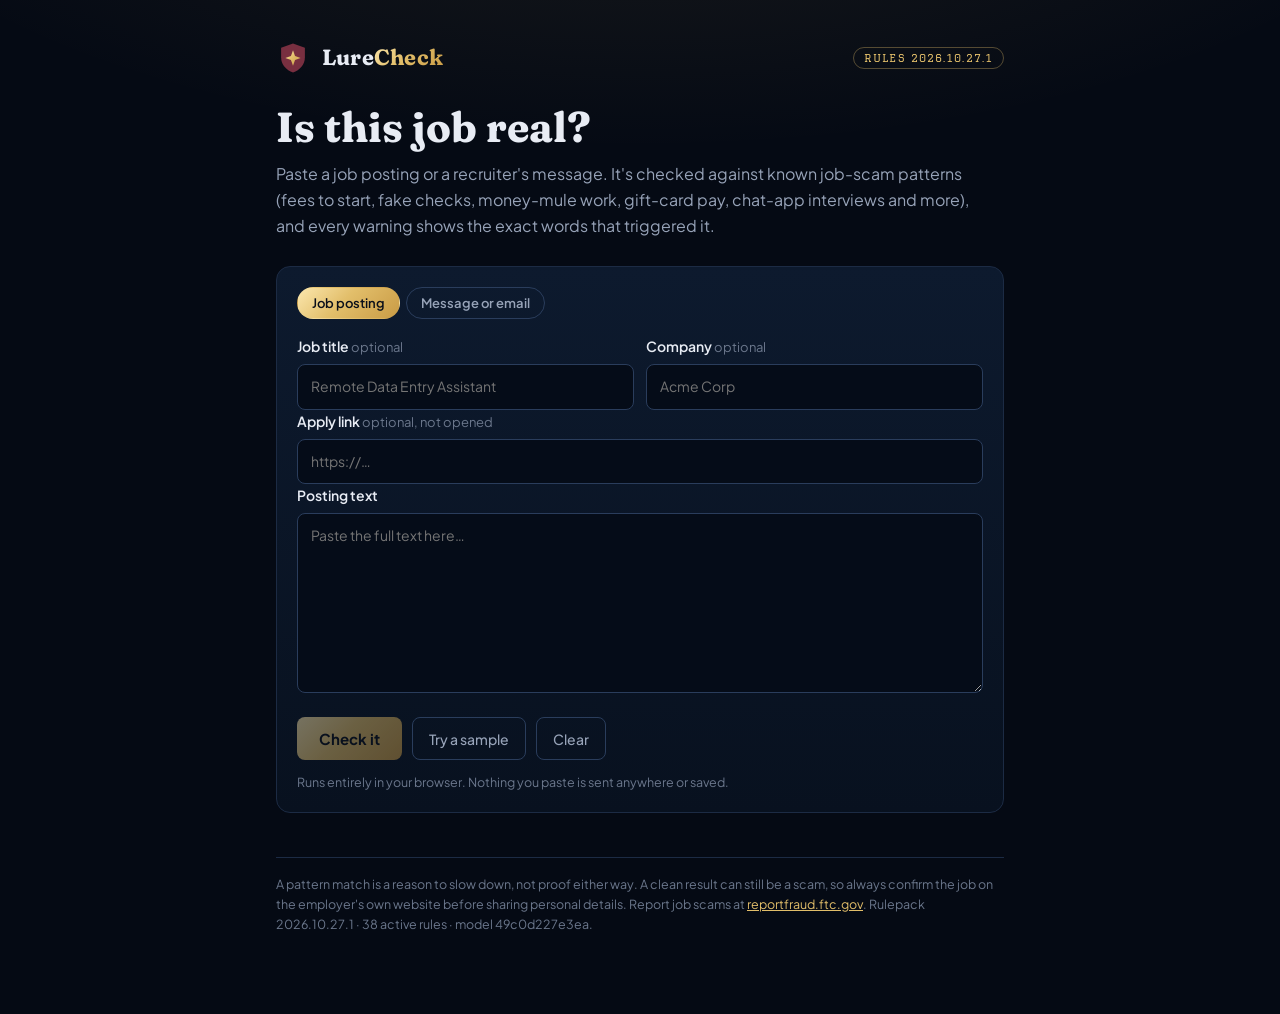
==== commit 8c9279ba: "Merge pull request #6 from evannwilsonn/batch1-wording Batch 1: student-facing warnings + visa-threa" ====
--- a/index.html
+++ b/index.html
@@ -96,7 +96,7 @@
   <header>
     <svg width="34" height="34" viewBox="0 0 40 40" aria-hidden="true"><defs><linearGradient id="g" x1="0" y1="0" x2="1" y2="1"><stop offset="0" stop-color="#FBE7AE"/><stop offset=".45" stop-color="#E2BE6A"/><stop offset="1" stop-color="#C99B45"/></linearGradient></defs><path d="M20 3 L34 8 V19 C34 28 28 34 20 37 C12 34 6 28 6 19 V8 Z" fill="#782F40"/><path d="M20 11 L22.4 17.6 L29 20 L22.4 22.4 L20 29 L17.6 22.4 L11 20 L17.6 17.6 Z" fill="url(#g)"/></svg>
     <span class="brand">Lure<b>Check</b></span>
-    <span class="tag" id="ver-tag">Rules 2026.10.22.2</span>
+    <span class="tag" id="ver-tag">Rules 2026.10.27.1</span>
   </header>
 
   <h1>Is this job real?</h1>
@@ -134,13 +134,13 @@
   <footer>
     A pattern match is a reason to slow down, not proof either way. A clean result can still be a scam, so always confirm the job on the employer's own website before sharing personal details.
     Report job scams at <a href="https://reportfraud.ftc.gov" rel="noopener">reportfraud.ftc.gov</a>.
-    <span id="ver-foot">Rulepack 2026.10.22.2 · 37 active rules.</span>
+    <span id="ver-foot">Rulepack 2026.10.27.1 · 38 active rules.</span>
   </footer>
 </div>
 
 
 <script id="lurecheck-data">
-window.LURECHECK_RULEPACK = {"version":"2026.10.22.2","rules":[{"id":"advance_fee","status":"active","severity":"critical","weight":30,"title":"You're asked to pay something","why":"Legitimate employers never charge you to start work. The single most reliable scam marker.","phrases":["training fee","registration fee","application fee","processing fee","onboarding fee","background check fee","starter kit","pay for your own equipment","purchase the equipment","buy the software","refundable deposit","security deposit","administrative fee","certification fee","check to purchase","check for equipment","check to buy","funds to purchase","money for equipment","training with a fee"],"patterns":["\\b(?:fees?|tuition(?!\\s+(?:reimbursement|assistance|support|benefits?))|charges?)\\b[^.\\n]{0,40}\\b(?:training|course|program|certification|onboarding|registration|processing|kit|equipment|softwares?|laptop|visa)\\b","\\b(?:training|course|program|certification|onboarding|registration|application|processing|visa|equipment|software|kit)\\s+(?:fees?|charges?|tuition|costs?)\\b","\\$\\s?\\d[\\d,]*(?:\\.\\d\\d)?\\s+(?:paid\\s+)?(?:certification|training|course|program|mentorship|kit|software|equipment)\\b","\\b(?:must|need to|have to|required to|first)\\b[^.\\n]{0,30}\\b(?:obtain|purchase|buy|pay(?: for)?)\\b[^.\\n]{0,30}\\$\\s?\\d[\\d,]*[^.\\n]{0,20}\\b(?:certification|training|course|program|onboarding|software|equipment|vendor|kit|fee)\\b","\\b(?:pay|paying|send)\\s+(?:the\\s+|our\\s+|an?\\s+)?(?:vendor|hr agent|agent|recruiter|supplier)\\b[^.\\n]{0,40}\\$?\\s?\\d","\\bpay\\b[^.\\n]{0,40}\\$\\s?\\d[\\d,]*[^.\\n]{0,40}\\b(?:to our|to the)\\s+(?:hr\\s+)?(?:agent|recruiter|manager|vendor)\\b","\\b(?:are you able to|can you|could you|please|kindly|you (?:will )?(?:need to|must|have to))\\s+(?:\\w+\\s+){0,2}(?:cover|front|pay for)\\s+(?:the\\s+|these\\s+|those\\s+)?(?:expenses?|costs?|fees?)\\b"],"guards":["negation"],"min_matches":1,"bonus":3,"added":"2026-09-29","source":"original"},{"id":"money_mule","status":"active","severity":"critical","weight":34,"title":"The job involves moving money or packages","why":"Depositing checks and forwarding funds, or reshipping parcels, is how stolen money and goods get laundered.","phrases":["deposit the check","cash the check","cashier's check","cashiers check","forward the funds","transfer the remaining","wire the balance","process payments on behalf","package forwarding","reship","money transfer agent"],"patterns":["\\b(?:mail|send|issue|email|deliver|give)\\w*\\s+you\\s+(?:a\\s+|the\\s+)?(?:check|cheque|paycheck)\\b[^.\\n]{0,90}\\b(?:deposit|purchase|equipment|supplies|expenses|software|vendor)\\b","\\b(?:attached|enclosed)\\s+is\\s+the\\s+(?:pay)?check\\b[^.\\n]{0,60}\\b(?:cover|expenses|supplies|purchase)\\b","\\bkeep\\s+(?:\\$\\s?\\d[\\d,]*|\\d{1,3}\\s?%)[^.\\n]{0,60}\\b(?:pay|salary|commission|fee|cut)\\b","\\b(?:customers?|clients?|buyers?)\\s+(?:will\\s+)?(?:pay|send|deposit)\\s+(?:into|to)\\s+your\\s+(?:personal\\s+|own\\s+)?(?:bank\\s+)?account\\b","\\b(?:transfer|send|wire|forward|remit)\\b[^.\\n]{0,40}\\b\\d{1,3}\\s?%[^.\\n]{0,40}\\b(?:partner|account|us|our|company)\\b","\\b(?:receive|accept|inspect)\\s+(?:the\\s+)?(?:parcels?|packages?|shipments?|boxes|goods)\\b[^.\\n]{0,80}\\b(?:your\\s+(?:home\\s+)?address|your\\s+home|at\\s+home|residence)\\b","\\b(?:relabel|re-?label|repackage|re-ship)\\w*\\b","\\bprepaid\\s+(?:shipping\\s+)?labels?\\b"],"guards":[],"min_matches":1,"bonus":3,"added":"2026-09-29","source":"original"},{"id":"mystery_shopping","status":"active","severity":"warning","weight":16,"title":"Mystery-shopper work","why":"Real mystery shopping exists, but 'mystery shopper' is also the usual cover story for fake-check scams. Never deposit a check or send money as part of an assignment.","phrases":["mystery shopper","secret shopper","mystery shopping"],"patterns":[],"guards":[],"min_matches":1,"bonus":3,"added":"2026-09-29","source":"original"},{"id":"banking_pii","status":"active","severity":"critical","weight":26,"title":"Banking or identity details wanted up front","why":"Account and identity details come after a signed offer, through payroll, never over chat during screening.","phrases":["routing number","bank account number","voided check","social security number","your ssn","driver's license number","drivers license number","copy of your id","photo of your id","direct deposit form"],"patterns":["\\b(?:send|provide|share|text|email|upload|scan|snap|attach)\\b[^.\\n]{0,50}\\b(?:ssn|social security|driver'?s? licen[sc]e|passport|bank (?:account|details|info\\w*|login)|routing|account number|photo id|id card)\\b"],"guards":["negation","post_hire"],"min_matches":1,"bonus":3,"added":"2026-09-29","source":"original"},{"id":"irreversible_pay","status":"active","severity":"critical","weight":24,"title":"Payment through irreversible channels","why":"Gift cards, crypto and wire services can't be reversed or traced, and no payroll pays in them. Being asked to SEND money through Zelle, Cash App or Venmo is the same trap. (Small gigs paying you through PayPal or Venmo is common and is not flagged on its own.)","phrases":[],"patterns":["\\b(?:send|sent|deposit|transfer|buy|purchase|codes?|top\\s?up|recharge|wire|withdraw\\w*|reimburse\\w*|pay\\s+(?:for|us|them|the|a|your|back))\\b[^.\\n]{0,40}\\b(?:bitcoin|btc|usdt|usdc|crypto(?:currency)?|gift\\s+cards?|apple\\s+cards?|itunes|zelle|cash\\s?app|venmo|western\\s+union|moneygram)\\b","\\b(?:paid|payment|payments|salary|wages?|pay)\\b(?!\\s+(?:vehicles?|rails?|processing|processors?|networks?|infrastructure|products?|platforms?|industry)\\b)[^.\\n]{0,40}\\b(?:bitcoin|btc|usdt|usdc|crypto(?:currency)?|gift\\s+cards?|apple\\s+cards?|itunes|western\\s+union|moneygram)\\b","\\b(?:bitcoin|btc|usdt|usdc|crypto(?:currency)?|gift\\s+cards?|apple\\s+cards?|itunes|western\\s+union|moneygram)\\b[^.\\n]{0,25}\\b(?:paid|payment|payments|salary|deposit|transfer|codes?)\\b"],"guards":["negation"],"min_matches":1,"bonus":3,"added":"2026-09-29","source":"original"},{"id":"task_scam","status":"active","severity":"warning","weight":24,"title":"Looks like a 'task' scam","why":"Task scams pay small commissions for fake product-boosting work, then demand deposits to 'unlock' withdrawals. You never get the money back.","phrases":[],"patterns":["\\b(?:boost|increase|improve|raise)\\w*\\s+(?:the\\s+)?(?:product\\s+|app\\s+|merchant\\s+|store\\s+)?(?:ratings?|rankings?|reviews?)\\b","\\b(?:product|order|app)\\s+optimi[sz]ation\\b","\\bcommission\\s+(?:on|per|for)\\s+(?:every|each|all)\\s+(?:set|task|order|product)\\b","\\b(?:top\\s?up|recharge|reload|fund)\\s+(?:your\\s+)?(?:account|balance|wallet)\\b","\\bunlock\\s+(?:your\\s+)?(?:withdrawal|earnings|commissions?|tasks?|bonus)\\b","\\bwithdraw(?:al|als)?\\b[^.\\n]{0,50}\\b(?:top\\s?up|recharge|deposit|unlock|upgrade)\\b","\\b(?:like|rate|review|click)\\s+(?:and\\s+\\w+\\s+)?(?:products?|videos?|ads?|apps?|listings?)\\b[^.\\n]{0,40}\\b(?:earn|paid|commission)\\b"],"guards":[],"min_matches":1,"bonus":3,"added":"2026-09-29","source":"original"},{"id":"off_platform","status":"active","severity":"warning","weight":17,"title":"Pushed onto a messaging app","why":"Moving to an unmonitored app right away avoids platform fraud detection and leaves no record.","phrases":["telegram","whatsapp","google hangouts","signal app","wickr","skype id","add me on","message me at","text me at","dm me on"],"patterns":["\\b(?:provide|send|share)\\s+(?:us\\s+|me\\s+)?your\\s+(?:microsoft\\s+)?teams\\s+(?:contact|id|email|username|handle|details)\\b","\\bteams\\s+for\\s+(?:direct\\s+)?communication\\b","\\b(?:only|exclusively|just)\\s+(?:via|on|through|over)\\s+(?:whatsapp|telegram|signal|text|sms)\\b"],"guards":["negation"],"min_matches":1,"bonus":3,"added":"2026-09-29","source":"original"},{"id":"text_interview","status":"active","severity":"warning","weight":15,"title":"Interview by text only","why":"Scam operations avoid live video because they're using a stolen or invented identity.","phrases":["chat interview","text interview","no video call","interview through telegram","interview via whatsapp","written interview only"],"patterns":["\\binterview\\w*\\b[^.\\n]{0,40}\\b(?:via|on|through|over|by)\\s+(?:whatsapp|telegram|signal|text(?:\\s+message)?|chat|messages?|sms)\\b"],"guards":["negation"],"min_matches":1,"bonus":3,"added":"2026-09-29","source":"original"},{"id":"instant_hire","status":"active","severity":"warning","weight":16,"title":"Hired with no real process","why":"An offer without an interview means nobody is assessing you. The goal is to reach the payment step fast.","phrases":["you have been hired","congratulations you are hired","no interview required","hired on the spot","your resume was selected","begin work today"],"patterns":["\\bno\\s+interview\\b","\\b(?:hired|hire[sd]?|start(?:ing)?|begin)\\b[^.\\n]{0,20}\\bsame[- ]day\\b","\\byou(?:'ve| have)\\s+been\\s+(?:selected|hired|approved|accepted)\\b","\\bdeemed\\s+qualified\\b","\\byour\\s+(?:application|resume)\\s+(?:has\\s+been|was)\\s+(?:processed|selected|approved|shortlisted)\\b"],"guards":["negation"],"min_matches":1,"bonus":3,"added":"2026-09-29","source":"original"},{"id":"unsolicited_contact","status":"active","severity":"warning","weight":14,"title":"They say they found you through a directory or resume list","why":"Scammers mass-mail lists of students and job seekers. A real employer applies to you, or you apply to them.","phrases":[],"patterns":["\\b(?:got|received|obtained|found|pulled|saw)\\s+your\\s+(?:contact|resume|cv|email|details|information)\\b[^.\\n]{0,60}\\b(?:through|from|via|on|in)\\b","\\bselected\\s+from\\s+your\\s+(?:school|university|college|campus)\\s+directory\\b","\\byour\\s+(?:school|university|college)\\s+(?:directory|email\\s+list|listserv)\\b"],"guards":[],"min_matches":1,"bonus":3,"added":"2026-09-29","source":"university scam alerts, 2026-09"},{"id":"student_bait","status":"active","severity":"note","weight":9,"title":"Wording aimed at students","why":"Campus scam alerts repeatedly show this framing: easy money that won't interfere with classes.","phrases":[],"patterns":["\\bwithout affecting your (?:regular\\s+)?(?:activities|studies|academics|classes|schedule)\\b","\\bstudent\\s+(?:empowerment|assistance|support)\\s+program\\b","\\bwork\\s+virtually\\s+as\\b"],"guards":[],"min_matches":1,"bonus":3,"added":"2026-09-29","source":"university scam alerts, 2026-09"},{"id":"pressure","status":"active","severity":"warning","weight":11,"title":"Pressure to decide now","why":"Urgency is there to stop you checking. Real hiring runs on weeks, not hours.","phrases":["limited positions","limited slots","act fast","respond within 24 hours","within the next hour","first come first served","offer expires","urgent hiring","urgently needed"],"patterns":["\\burgently\\s+(?:needs?|required|hiring)\\b","\\bstart\\s+(?:today|now|right away)\\b"],"guards":[],"min_matches":1,"bonus":3,"added":"2026-09-29","source":"original"},{"id":"too_good","status":"active","severity":"warning","weight":13,"title":"High pay for very little","why":"Pay well above market for a role needing no experience is bait, not an opportunity.","phrases":["no experience necessary","no experience required","no skills required","anyone can do this","work only 2 hours","flexible hours high pay","easy money","guaranteed income","earn while you learn"],"patterns":["\\bno\\s+(?:prerequisite\\s+)?(?:training\\s+or\\s+)?(?:work\\s+)?experience(?:\\s+or\\s+(?:skills?|training))?\\s+(?:is\\s+|are\\s+)?(?:necessary|required|needed)\\b","\\bearn\\s+\\$\\s?\\d[\\d,]*(?:\\s*(?:-|to)\\s*\\$?\\s?\\d[\\d,]*)?\\s*(?:daily|a day|per day|every day)\\b"],"guards":[],"min_matches":1,"bonus":3,"added":"2026-09-29","source":"original"},{"id":"pay_to_work","status":"active","severity":"warning","weight":20,"title":"The 'job' requires paying for training first","why":"A real internship or job pays you. If you must buy a course or program to get the role, it is a course sale dressed as a job.","phrases":["enroll here","enroll for the program","enroll in the program"],"patterns":["\\benroll\\w*\\s+(?:for|in)\\s+(?:the|our)\\s+(?:training\\s+)?program\\b"],"guards":["negation"],"min_matches":1,"bonus":3,"added":"2026-09-29","source":"original"},{"id":"training_sale_perks","status":"active","severity":"warning","weight":20,"title":"The perks read like a course being sold","why":"Certificates, mock interviews and branding sessions listed together are how paid 'internship programs' advertise themselves.","phrases":["training certificate","internship certificate","letter of recommendation","mock interview sessions","personal branding sessions","resume building sessions","guaranteed placement"],"patterns":[],"guards":[],"min_matches":2,"bonus":3,"added":"2026-09-29","source":"original"},{"id":"mule_recruitment","status":"active","severity":"warning","weight":22,"title":"Bank account and ID wanted to 'receive payment'","why":"Being asked for a U.S. bank account and SSN to 'receive salary' before you know the job, company, or pay is the money-mule recruitment pattern; your account is used to move stolen funds.","phrases":["bank account for payment","valid u.s. bank account","us bank account for","social security number for employment","part-time recruiter"],"patterns":["\\b(?:valid|active|personal)\\s+(?:u\\.?s\\.?\\s+)?bank\\s+account\\b[^.\\n]{0,30}\\b(?:payment|paid|salary|deposit|receive)\\b","\\b(?:receive|get|accept)\\s+(?:your\\s+)?(?:salary|pay|payments?|payroll)(?:\\s+payments?)?\\s+(?:through|via|by|into|to)\\s+(?:a\\s+|your\\s+)?(?:u\\.?s\\.?\\s+)?(?:personal\\s+)?bank\\b","\\bassist(?:ing)?\\s+(?:\\w+\\s+){0,3}with\\s+(?:its|our|their|the)\\s+recruit(?:ment|ing)\\b","\\brecruit(?:ment|ing)\\s+(?:is\\s+being\\s+)?conducted\\s+on\\s+behalf\\s+of\\b","\\breply\\s+(?:with\\s+)?(?:yes|apply|interested|i'?m interested)\\b","\\bnot\\s+eligible\\s+to\\s+apply\\b"],"guards":[],"min_matches":1,"bonus":3,"added":"2026-09-29","source":"original"},{"id":"vague_employer","status":"active","severity":"note","weight":9,"title":"The employer stays vague","why":"A real posting names the company and a real person. Anonymity here is deliberate.","phrases":["confidential company","our client is seeking","a leading company","reputable company seeking","well known firm","undisclosed company"],"patterns":["\\b(?:confidential|undisclosed)\\s+(?:employer|company|client)\\b"],"guards":[],"min_matches":1,"bonus":3,"added":"2026-09-29","source":"original"},{"id":"preselected_offer","status":"active","severity":"warning","weight":20,"title":"A job offer you never applied for","why":"The message says you've already been 'chosen' or 'selected' or that an offer was 'approved for you', or that they found your CV or email somewhere. Real employers don't hand out offers to people who never applied.","phrases":[],"patterns":["\\b(?:dear|greetings,?|hello,?)\\s+(?:chosen|selected)\\s+(?:applicant|candidate|student)s?\\b","\\b(?:job\\s+)?offer\\s+has\\s+been\\s+approved\\s+for\\s+you\\b","\\byou\\s+have\\s+been\\s+(?:chosen|selected)\\s+(?:through|by|from|for\\s+(?:a|this)\\s+job|to\\s+work)\\b","\\b(?:considered|found)\\s+you\\s+(?:as\\s+)?(?:a\\s+)?suitable\\b","\\bcame\\s+across\\s+your\\s+(?:cv|resume|profile)\\b","\\bfound\\s+your\\s+(?:email|e-mail|contact|number)\\s+(?:on|in|through)\\b","\\byou\\s+are\\s+invited\\s+to\\s+participate\\s+in\\s+a\\s+part[- ]time\\s+job\\b","\\byour\\s+resume\\s+is\\s+very\\s+suitable\\b"],"guards":[],"min_matches":1,"bonus":3,"added":"2026-09-30","source":"field test Sept 2026 (Evan's labeled reasons)"},{"id":"weekly_stipend","status":"active","severity":"warning","weight":18,"title":"A flat weekly amount for part-time work","why":"Scam offers quote a round weekly sum ('$350 weekly', '$550 per week') for a few hours of vague remote work. Real part-time jobs quote an hourly rate. Writing 'every 7 days' instead of 'weekly' doesn't change it.","phrases":[],"patterns":["\\$\\s?\\d{3}(?:[.,]\\d{2})?\\s*(?:\\(?usd\\)?\\s*)?(?:weekly|per\\s+week|a\\s+week|each\\s+week|every\\s+week|every\\s+(?:7|seven)\\s+days|/\\s?(?:week|wk))\\b","\\bweekly\\s+(?:pay|salary|remuneration|allowance|wages?|compensation|stipend)\\s*(?:of|:|is)?\\s*(?:up\\s+to\\s+)?\\$\\s?\\d{3}\\b","\\b(?:earn|make|get\\s+paid)\\s+(?:up\\s+to\\s+)?\\$\\s?\\d{3}(?:\\.\\d\\d)?\\s*(?:\\(?usd\\)?\\s*)?(?:weekly|every\\s+(?:7|seven)\\s+days)\\b"],"guards":["live_in"],"min_matches":1,"bonus":3,"added":"2026-09-30","source":"field test Sept 2026 (Evan's labeled reasons)"},{"id":"weekly_pay_few_hours","status":"active","severity":"warning","weight":15,"title":"Weekly pay for a few hours, with no amount","why":"The weekly-stipend scam with the dollar figure taken out: paid every week for an hour or two a day. Real part-time jobs name an hourly rate.","phrases":[],"patterns":["\\b(?:pay|paid|payments?|salary|stipend|compensation)\\b[^.\\n]{0,30}(?:weekly|(?:per|each|every)\\s+week|every\\s+(?:7|seven)\\s+days)[\\s\\S]{0,200}?\\b(?:[1-4]|one|two|three|few)(?:\\s*(?:-|to)\\s*[2-5])?\\s*(?:hrs?|hours?)\\s+(?:a|per|each)\\s+day\\b","\\bweekly\\s+(?:pay|salary|stipend|compensation|payments?)\\b[\\s\\S]{0,200}?\\b(?:[1-4]|one|two|three|few)(?:\\s*(?:-|to)\\s*[2-5])?\\s*(?:hrs?|hours?)\\s+(?:a|per|each)\\s+day\\b","\\b(?:[1-4]|one|two|three|few)(?:\\s*(?:-|to)\\s*[2-5])?\\s*(?:hrs?|hours?)\\s+(?:a|per|each)\\s+day\\b[\\s\\S]{0,200}?\\b(?:pay|paid|payments?|salary|stipend|compensation)\\b[^.\\n]{0,30}(?:weekly|(?:per|each|every)\\s+week|every\\s+(?:7|seven)\\s+days)","\\b(?:[1-4]|one|two|three|few)(?:\\s*(?:-|to)\\s*[2-5])?\\s*(?:hrs?|hours?)\\s+(?:a|per|each)\\s+day\\b[\\s\\S]{0,200}?\\bweekly\\s+(?:pay|salary|stipend|compensation|payments?)\\b"],"guards":["negation","live_in"],"min_matches":1,"bonus":0,"added":"2026-10-22","source":"red-team on training scams, Oct 2026: removing dollar amounts undid weekly_stipend in 70 of 280 rewrites"},{"id":"remote_weekly_pay","status":"active","severity":"note","weight":10,"title":"Remote work paid by the week","why":"Remote 'assistant' scams promise to pay every week, often with no amount at all. Some real remote jobs pay weekly too, so this only adds weight to other signs.","phrases":[],"patterns":["\\b(?:remote(?:ly)?|from\\s+home|home-based|work\\s+from\\s+anywhere|online-based|virtual(?:ly)?)\\b[\\s\\S]{0,250}?\\b(?:paid|pay|payments?|salary|stipend|compensation|earn)\\b[^.\\n]{0,30}(?:weekly|(?:per|each|every)\\s+week|every\\s+(?:7|seven)\\s+days)","\\b(?:remote(?:ly)?|from\\s+home|home-based|work\\s+from\\s+anywhere|online-based|virtual(?:ly)?)\\b[\\s\\S]{0,250}?\\bweekly\\s+(?:pay|salary|stipend|compensation|payments?)\\b","\\b(?:paid|pay|payments?|salary|stipend|compensation|earn)\\b[^.\\n]{0,30}(?:weekly|(?:per|each|every)\\s+week|every\\s+(?:7|seven)\\s+days)[\\s\\S]{0,250}?\\b(?:remote(?:ly)?|from\\s+home|home-based|work\\s+from\\s+anywhere|online-based|virtual(?:ly)?)\\b","\\bweekly\\s+(?:pay|salary|stipend|compensation|payments?)\\b[\\s\\S]{0,250}?\\b(?:remote(?:ly)?|from\\s+home|home-based|work\\s+from\\s+anywhere|online-based|virtual(?:ly)?)\\b"],"guards":["negation"],"min_matches":1,"bonus":0,"added":"2026-10-22","source":"red-team on training scams, Oct 2026: with dollar amounts removed, 'work remotely and get paid weekly' was all that was left"},{"id":"personal_channel","status":"active","severity":"warning","weight":18,"title":"Moves hiring to a personal phone, email or social account","why":"You're told to text a number, reply from your personal or 'alternative' email instead of your school address, or message someone on Instagram. That keeps the conversation away from your school's spam filters and anyone who could warn you.","phrases":[],"patterns":["\\b(?:alternative|alternate|personal|private|non[- ]?school|non[- ]?edu)\\s+e-?mail(?:\\s+address)?\\b","\\bnot\\s+(?:your|the)\\s+(?:\\.?edu|school|university|student|campus)\\s+e-?mail\\b","\\btext\\s+(?:your|me\\s+your|us\\s+your|them\\s+your)\\s+(?:full\\s+)?name\\b","\\b(?:send|drop)\\s+(?:a\\s+)?text(?:\\s+message)?\\s+to\\b","\\bvia\\s+text\\s+(?:message|at)\\b","\\btext\\s+message\\s+(?:only|for\\s+a\\s+quick)\\b","\\binstagram\\b[^.\\n]{0,40}\\bmessage\\s+only\\b","\\bdrop\\s+your\\s+(?:phone|cell|mobile)\\s+number\\b","\\b(?:send|provide|reply\\s+with)\\b[^.\\n]{0,40}\\bgmail\\b"],"guards":["disclaimer"],"min_matches":1,"bonus":3,"added":"2026-09-30","source":"field test Sept 2026 (Evan's labeled reasons)"},{"id":"any_department","status":"active","severity":"note","weight":10,"title":"Open to anyone in any department","why":"Fake 'research assistant' offers say any student from any department can do the job. Real research jobs name the skills and the lab.","phrases":[],"patterns":["\\b(?:any|all)\\s+(?:academic\\s+)?departments?\\s+(?:of|in)\\s+(?:the|our)\\s+(?:institution|university|school|college)\\b","\\bfrom\\s+any\\s+(?:academic\\s+)?department\\b","\\bstudents?\\s*(?:and|/|\\\\)\\s*staffs?\\b[^.\\n]{0,80}\\b(?:job|position|opportunity|offer|employment)\\b"],"guards":[],"min_matches":1,"bonus":3,"added":"2026-09-30","source":"field test Sept 2026 (Evan's labeled reasons)"},{"id":"student_hardship_bait","status":"active","severity":"note","weight":10,"title":"Promises money without touching your studies","why":"'Won't interfere with your academics', 'help struggling students cover expenses': this pitch targets students who need money and is written to lower your guard.","phrases":[],"patterns":["\\bwithout\\s+(?:affecting|interfering\\s+with)\\s+(?:your|one'?s)\\s+(?:regular\\s+|daily\\s+)?(?:activities|academics?|academic\\s+performance|studies|classes|schedule|leisure)\\b","\\b(?:won'?t|will\\s+not|does\\s+not|doesn'?t)\\s+(?:interfere|affect)\\s+(?:with\\s+)?your\\s+(?:daily\\s+activities|academics|studies|present\\s+employment|study)\\b","\\bhelp\\s+(?:struggling|needy)\\s+students\\b","\\bcover\\s+expenses\\s+incurred\\b","\\bfinancial\\s+support\\s+to\\s+those\\s+who\\b"],"guards":[],"min_matches":1,"bonus":3,"added":"2026-09-30","source":"field test Sept 2026 (Evan's labeled reasons)"},{"id":"reship_home","status":"active","severity":"critical","weight":34,"title":"Receive and re-ship packages from home","why":"The job is taking in parcels at your home and sending them on. That's reshipping stolen goods, and you're the one whose address is on the box.","phrases":[],"patterns":["\\breshipp?(?:ing|er|ers)?\\b","\\b(?:parcels?|packages?|goods|items)\\b[^.\\n]{0,60}\\b(?:delivered|sent|shipped|mailed)\\s+to\\s+your\\s+(?:home|house|address|residence|apartment)\\b","\\bprepares?\\s+goods\\s+for\\s+forwarding\\b","\\baccept(?:ing)?\\s+and\\s+send(?:ing)?\\s+(?:mail|parcels?|packages?)\\b","\\b(?:outgoing|return)\\s+shipping\\s+labels?\\s+to\\s+print\\b","\\btake\\s+(?:pictures|photos)\\s+of\\s+(?:it|the\\s+parcels?|the\\s+packages?|each\\s+(?:parcel|package))\\b"],"guards":[],"min_matches":1,"bonus":3,"added":"2026-09-30","source":"field test Sept 2026 (Evan's labeled reasons)"},{"id":"fake_check_funds","status":"active","severity":"critical","weight":34,"title":"They'll send you money to buy things","why":"You're promised a check or 'funds' to buy equipment, supplies or gifts, or you'll be 'paid in advance' for purchases. The check bounces after you've spent or forwarded the money.","phrases":[],"patterns":["\\b(?:issue|send|mail|give|email)\\w*\\s+you\\s+(?:an?\\s+)?(?:official\\s+)?(?:check|cheque|paycheck)\\b","\\b(?:check|cheque|paycheck)\\s+(?:for|to\\s+cover)\\s+(?:the\\s+)?(?:office\\s+)?(?:supplies|equipment|expenses|purchases?|items)\\b","\\bfunds?\\b[^.\\n]{0,50}\\b(?:for|to\\s+(?:purchase|buy|handle|cover))\\s+(?:the\\s+)?(?:equipment|supplies|shipping|office\\s+items|gifts?|items)\\b","\\bmobile\\s+deposit\\b","\\bpurchase\\s+(?:gifts?|gift\\s+items)\\b","\\bnot\\s+to\\s+use\\s+your\\s+personal\\s+funds\\b","\\bdon'?t\\s+have\\s+to\\s+use\\s+your\\s+personal\\s+funds\\b","\\bpaid\\s+in\\s+advance\\s+for\\s+(?:all\\s+)?(?:tasks\\s+and\\s+)?purchases\\b","\\bsuppliers?\\s+payments?\\b"],"guards":["negation"],"min_matches":1,"bonus":3,"added":"2026-09-30","source":"field test Sept 2026 (Evan's labeled reasons)"},{"id":"app_boost_task","status":"active","severity":"critical","weight":30,"title":"Paid to boost apps, songs or products","why":"'Update app store data', 'increase app downloads', 'raise play counts': this is the task scam. Soon you're asked to deposit money to 'unlock' your earnings.","phrases":[],"patterns":["\\b(?:increase|boost|improve|update|raise)\\w*\\s+(?:the\\s+)?(?:app(?:\\s+store)?\\s+(?:data|views|downloads|rankings?)|app\\s+views|play\\s+counts?|views\\s+and\\s+downloads|streams?\\s+(?:of|for))\\b","\\bplay\\s+counts?\\b","\\bapp\\s+store\\s+data\\b"],"guards":[],"min_matches":1,"bonus":3,"added":"2026-09-30","source":"field test Sept 2026 (Evan's labeled reasons)"},{"id":"brand_recruiter_text","status":"active","severity":"warning","weight":18,"title":"Cold message 'from' a big brand's HR","why":"A text opening 'sorry to interrupt, I'm from Indeed/TikTok HR' with a daily pay range is the standard opener for task scams. Those companies don't recruit that way.","phrases":[],"patterns":["\\b(?:i'?m|i\\s+am|this\\s+is)\\s+(?:a\\s+)?(?:recruit\\w*\\s+assistant\\s+at|from\\s+the\\s+hr\\s+department|from\\s+(?:indeed|linkedin|tiktok|amazon|ziprecruiter|glassdoor|temu|shein))\\b","\\bsorry\\s+to\\s+(?:interrupt|bother\\s+you)\\b","\\bexcuse\\s+me,?\\s+i'?m\\s+(?:a|from)\\b","\\bpart[- ]time\\s+partners\\b","\\bdaily\\s+salary\\s+(?:is\\s+)?(?:from\\s+)?\\$\\s?\\d"],"guards":[],"min_matches":1,"bonus":3,"added":"2026-09-30","source":"field test Sept 2026 (Evan's labeled reasons)"},{"id":"pet_sitter_relative","status":"active","severity":"warning","weight":20,"title":"A relative 'moving to the area' needs a pet sitter","why":"An uncle, aunt or friend 'moving to the college area' who needs a dog walker at a weekly rate is a fake-check script. The 'owner' is never there and the check arrives first.","phrases":[],"patterns":["\\b(?:uncle|aunt|auntie|cousin|mother|father|mom|dad|brother|sister|relative)\\b[^.\\n]{0,100}\\b(?:moving|relocating)\\b","\\b(?:pet|dog)\\s*[- ]?\\s*(?:sitt?(?:er|ing)|walk(?:er|ing))\\b[^.\\n]{0,160}\\$\\s?\\d{3}\\s*(?:weekly|per\\s+week|a\\s+week)\\b","\\$\\s?\\d{3}\\s*(?:weekly|per\\s+week|a\\s+week)\\b[^.\\n]{0,160}\\b(?:pet|dog)\\s*[- ]?\\s*(?:sitt?(?:er|ing)|walk(?:er|ing))\\b"],"guards":[],"min_matches":1,"bonus":3,"added":"2026-09-30","source":"field test Sept 2026 (Evan's labeled reasons)"},{"id":"crypto_atm","status":"active","severity":"critical","weight":30,"title":"Work involving crypto ATMs","why":"'Evaluate Bitcoin ATMs' jobs are how scammers get you to turn a fake check or stolen money into crypto they control.","phrases":[],"patterns":["\\b(?:bitcoin|btc|crypto(?:currency)?)\\s+atms?\\b"],"guards":[],"min_matches":1,"bonus":3,"added":"2026-09-30","source":"field test Sept 2026 (Evan's labeled reasons)"},{"id":"pii_upfront","status":"active","severity":"warning","weight":18,"title":"Asks for personal details before any interview","why":"A first message asking for your student ID number, date of birth, age or full home address, before any interview, is collecting what it needs for identity theft and to mail a fake check.","phrases":[],"patterns":["\\bstudent\\s+id\\s+(?:number|no\\.?|#)\\b","\\bdate\\s+of\\s+birth\\b","(?:^|\\n)\\s*(?:age|dob)\\s*:","\\bfull\\s+names?\\b[^.\\n]{0,80}\\b(?:mailing|home|physical)\\s+address\\b[^.\\n]{0,80}\\b(?:phone|mobile|cell)\\b"],"guards":["negation","post_hire"],"min_matches":1,"bonus":3,"added":"2026-09-30","source":"field test Sept 2026 (Evan's labeled reasons)"},{"id":"startup_cost","status":"active","severity":"critical","weight":30,"title":"Costs money to start","why":"You're asked to put money in up front ('$8 to get started', 'startup cost') to earn later. Real jobs don't charge you to begin.","phrases":[],"patterns":["\\$\\s?\\d+[^.\\n]{0,25}\\b(?:out\\s+of\\s+pocket|startup\\s+cost|start-?up\\s+(?:cost|fee))\\b","\\b(?:startup|start-?up)\\s+cost\\s+(?:is\\s+)?(?:holding|of|\\$)"],"guards":["negation"],"min_matches":1,"bonus":3,"added":"2026-09-30","source":"field test Sept 2026 (Evan's labeled reasons)"},{"id":"review_fraud","status":"active","severity":"critical","weight":30,"title":"Paid to post fake reviews","why":"Writing 5-star reviews you didn't earn is fraud the FTC fines businesses for, and these gigs often don't pay or turn into task scams.","phrases":[],"patterns":["\\b(?:post(?:ing)?|write|writing|leave|leaving)\\s+(?:\\d+\\s+)?(?:5|five)[- ]star\\s+reviews?\\b","\\$\\s?\\d+\\s+(?:per|for\\s+each|each|a)\\s+review\\b","\\bpaid\\s+(?:to\\s+)?(?:post|write)\\s+reviews?\\b"],"guards":["negation"],"min_matches":1,"bonus":3,"added":"2026-09-30","source":"field test Sept 2026 (Evan's labeled reasons)"},{"id":"income_claim","status":"active","severity":"warning","weight":18,"title":"Promised income that data entry doesn't pay","why":"'$300 a day', '$15,000 a month', 'paychecks are guaranteed' for typing or forms. No real data-entry job pays like that.","phrases":[],"patterns":["\\bpaychecks?\\s+are\\s+guaranteed\\b","\\b(?:make|earn)s?\\s+\\$\\s?\\d{1,3},\\d{3}\\s*/?\\s*(?:mo|month)\\b","\\$\\s?[3-9]\\d{2,}\\+?\\s*(?:/|per\\s+|a\\s+)day\\b","\\bproven\\s+to\\s+generate\\b"],"guards":[],"min_matches":1,"bonus":3,"added":"2026-09-30","source":"field test Sept 2026 (Evan's labeled reasons)"},{"id":"weekly_pay_assistant","status":"active","severity":"warning","weight":35,"title":"An assistant job that leads with being paid weekly","why":"The 'research / personal assistant, part-time, get paid weekly' offer is a common script aimed at students, and scammers drop the dollar amount to slip past filters. Real postings say what the work is and the hourly rate.","phrases":[],"patterns":["\\b(?:research|personal|virtual|administrative|office|executive)\\s+assistants?\\b[^.\\n]{0,200}?\\b(?:get|be|are|is|being)\\s+paid\\b[^.\\n]{0,40}?\\b(?:weekly|per\\s+week|every\\s+week|each\\s+week|every\\s+(?:7|seven)\\s+days)\\b","\\b(?:get|be)\\s+paid\\b[^.\\n]{0,40}?\\b(?:weekly|per\\s+week|every\\s+week|each\\s+week|every\\s+(?:7|seven)\\s+days)\\b[^.\\n]{0,200}?\\b(?:research|personal|virtual|administrative|office|executive)\\s+assistants?\\b","\\b(?:research|personal|virtual|administrative|office|executive)\\s+assistants?\\b[\\s\\S]{0,300}?\\b(?:compensation|pay|salary|stipend|wages?)\\s*:\\s*[a-z ]{0,30}\\b(?:weekly|per\\s+week|every\\s+week|each\\s+week|every\\s+(?:7|seven)\\s+days)\\b"],"guards":[],"min_matches":1,"bonus":3,"added":"2026-09-30","source":"red team: dollar amounts removed"},{"id":"earnings_per_day","status":"active","severity":"warning","weight":18,"title":"Earnings promised by the day","why":"'Earn up to ... per day', 'your earnings start at ... a day': work-from-home scams promise a daily take instead of an hourly wage. Real jobs quote an hourly rate or a salary, with or without the dollar amount.","phrases":[],"patterns":["\\b(?:earn|earns|earning|earnings|make|makes|making|generate|generates|income|paid)\\b[^.\\n]{0,40}?\\bup\\s+to\\b(?:(?!\\b(?:hours?|hrs?|shifts?|times|days?\\s+a\\s+week)\\b)[^.\\n]){1,30}?\\+?\\s*(?:per\\s+day|a\\s+day|/\\s?day|daily)\\b","\\b(?:earn|earns|earning|earnings|make|makes|making|generate|generates|income|paid)\\b[^.\\n]{0,25}?\\bbetween\\b(?:(?!\\b(?:hours?|hrs?|shifts?)\\b)[^.\\n]){1,40}?\\b(?:per|a)\\s+day\\b","\\bearnings\\s+start\\s+at\\b[^.\\n]{1,30}?(?:per\\s+day|a\\s+day|/\\s?day|daily)\\b"],"guards":["negation"],"min_matches":1,"bonus":3,"added":"2026-10-03","source":"red team Oct 2026: data-entry script with the dollar amounts removed"},{"id":"commission_system_pitch","status":"active","severity":"warning","weight":22,"title":"A sales 'system' you buy into, not a job","why":"Promoting 'high-ticket digital products' on social media for pay per sale, with a fee kept out of your earnings and 'no followers needed', is an affiliate or MLM funnel. There's no employer paying you a wage.","phrases":["high-ticket","high ticket","no followers needed","no followers required","step-by-step system","proven training blueprint"],"patterns":["\\b(?:earn|make|paid|pay|commission)\\b[^.\\n]{0,40}?\\bper\\s+(?:sale|referral|sign[-\\s]?up)\\b","\\b(?:retains?|keeps?|takes?)\\s+(?:only\\s+)?(?:a\\s+)?(?:small\\s+)?[^.\\n]{0,25}?\\b(?:website|platform|membership|setup|license)\\s+fee\\b","\\bpromote\\s+(?:\\w+\\s+){0,3}digital\\s+products?\\b"],"guards":[],"min_matches":2,"bonus":3,"added":"2026-10-03","source":"red team Oct 2026: MLM 'digital products' script with the dollar amounts removed"}]};
+window.LURECHECK_RULEPACK = {"version":"2026.10.27.1","rules":[{"id":"advance_fee","status":"active","severity":"critical","weight":30,"title":"You're asked to pay something","why":"Legitimate employers never charge you to start work. The single most reliable scam marker.","phrases":["training fee","registration fee","application fee","processing fee","onboarding fee","background check fee","starter kit","pay for your own equipment","purchase the equipment","buy the software","refundable deposit","security deposit","administrative fee","certification fee","check to purchase","check for equipment","check to buy","funds to purchase","money for equipment","training with a fee"],"patterns":["\\b(?:fees?|tuition(?!\\s+(?:reimbursement|assistance|support|benefits?))|charges?)\\b[^.\\n]{0,40}\\b(?:training|course|program|certification|onboarding|registration|processing|kit|equipment|softwares?|laptop|visa)\\b","\\b(?:training|course|program|certification|onboarding|registration|application|processing|visa|equipment|software|kit)\\s+(?:fees?|charges?|tuition|costs?)\\b","\\$\\s?\\d[\\d,]*(?:\\.\\d\\d)?\\s+(?:paid\\s+)?(?:certification|training|course|program|mentorship|kit|software|equipment)\\b","\\b(?:must|need to|have to|required to|first)\\b[^.\\n]{0,30}\\b(?:obtain|purchase|buy|pay(?: for)?)\\b[^.\\n]{0,30}\\$\\s?\\d[\\d,]*[^.\\n]{0,20}\\b(?:certification|training|course|program|onboarding|software|equipment|vendor|kit|fee)\\b","\\b(?:pay|paying|send)\\s+(?:the\\s+|our\\s+|an?\\s+)?(?:vendor|hr agent|agent|recruiter|supplier)\\b[^.\\n]{0,40}\\$?\\s?\\d","\\bpay\\b[^.\\n]{0,40}\\$\\s?\\d[\\d,]*[^.\\n]{0,40}\\b(?:to our|to the)\\s+(?:hr\\s+)?(?:agent|recruiter|manager|vendor)\\b","\\b(?:are you able to|can you|could you|please|kindly|you (?:will )?(?:need to|must|have to))\\s+(?:\\w+\\s+){0,2}(?:cover|front|pay for)\\s+(?:the\\s+|these\\s+|those\\s+)?(?:expenses?|costs?|fees?)\\b"],"guards":["negation"],"min_matches":1,"bonus":3,"added":"2026-09-29","source":"original"},{"id":"money_mule","status":"active","severity":"critical","weight":34,"title":"The job involves moving money or packages","why":"Depositing checks and forwarding funds, or reshipping parcels, is how stolen money and goods get laundered. Even if you didn't know, the bank can close your account, report you, and make you repay the money, and people who move stolen money or goods can face criminal charges. Stop and don't send anything on.","phrases":["deposit the check","cash the check","cashier's check","cashiers check","forward the funds","transfer the remaining","wire the balance","process payments on behalf","package forwarding","reship","money transfer agent"],"patterns":["\\b(?:mail|send|issue|email|deliver|give)\\w*\\s+you\\s+(?:a\\s+|the\\s+)?(?:check|cheque|paycheck)\\b[^.\\n]{0,90}\\b(?:deposit|purchase|equipment|supplies|expenses|software|vendor)\\b","\\b(?:attached|enclosed)\\s+is\\s+the\\s+(?:pay)?check\\b[^.\\n]{0,60}\\b(?:cover|expenses|supplies|purchase)\\b","\\bkeep\\s+(?:\\$\\s?\\d[\\d,]*|\\d{1,3}\\s?%)[^.\\n]{0,60}\\b(?:pay|salary|commission|fee|cut)\\b","\\b(?:customers?|clients?|buyers?)\\s+(?:will\\s+)?(?:pay|send|deposit)\\s+(?:into|to)\\s+your\\s+(?:personal\\s+|own\\s+)?(?:bank\\s+)?account\\b","\\b(?:transfer|send|wire|forward|remit)\\b[^.\\n]{0,40}\\b\\d{1,3}\\s?%[^.\\n]{0,40}\\b(?:partner|account|us|our|company)\\b","\\b(?:receive|accept|inspect)\\s+(?:the\\s+)?(?:parcels?|packages?|shipments?|boxes|goods)\\b[^.\\n]{0,80}\\b(?:your\\s+(?:home\\s+)?address|your\\s+home|at\\s+home|residence)\\b","\\b(?:relabel|re-?label|repackage|re-ship)\\w*\\b","\\bprepaid\\s+(?:shipping\\s+)?labels?\\b"],"guards":[],"min_matches":1,"bonus":3,"added":"2026-09-29","source":"original"},{"id":"mystery_shopping","status":"active","severity":"warning","weight":16,"title":"Mystery-shopper work","why":"Real mystery shopping exists, but 'mystery shopper' is also the usual cover story for fake-check scams. Never deposit a check or send money as part of an assignment.","phrases":["mystery shopper","secret shopper","mystery shopping"],"patterns":[],"guards":[],"min_matches":1,"bonus":3,"added":"2026-09-29","source":"original"},{"id":"banking_pii","status":"active","severity":"critical","weight":26,"title":"Banking or identity details wanted up front","why":"Account and identity details come after a signed offer, through payroll, never over chat during screening.","phrases":["routing number","bank account number","voided check","social security number","your ssn","driver's license number","drivers license number","copy of your id","photo of your id","direct deposit form"],"patterns":["\\b(?:send|provide|share|text|email|upload|scan|snap|attach)\\b[^.\\n]{0,50}\\b(?:ssn|social security|driver'?s? licen[sc]e|passport|bank (?:account|details|info\\w*|login)|routing|account number|photo id|id card)\\b"],"guards":["negation","post_hire"],"min_matches":1,"bonus":3,"added":"2026-09-29","source":"original"},{"id":"irreversible_pay","status":"active","severity":"critical","weight":24,"title":"Payment through irreversible channels","why":"Gift cards, crypto and wire services can't be reversed or traced, and no payroll pays in them. Being asked to SEND money through Zelle, Cash App or Venmo is the same trap. (Small gigs paying you through PayPal or Venmo is common and is not flagged on its own.)","phrases":[],"patterns":["\\b(?:send|sent|deposit|transfer|buy|purchase|codes?|top\\s?up|recharge|wire|withdraw\\w*|reimburse\\w*|pay\\s+(?:for|us|them|the|a|your|back))\\b[^.\\n]{0,40}\\b(?:bitcoin|btc|usdt|usdc|crypto(?:currency)?|gift\\s+cards?|apple\\s+cards?|itunes|zelle|cash\\s?app|venmo|western\\s+union|moneygram)\\b","\\b(?:paid|payment|payments|salary|wages?|pay)\\b(?!\\s+(?:vehicles?|rails?|processing|processors?|networks?|infrastructure|products?|platforms?|industry)\\b)[^.\\n]{0,40}\\b(?:bitcoin|btc|usdt|usdc|crypto(?:currency)?|gift\\s+cards?|apple\\s+cards?|itunes|western\\s+union|moneygram)\\b","\\b(?:bitcoin|btc|usdt|usdc|crypto(?:currency)?|gift\\s+cards?|apple\\s+cards?|itunes|western\\s+union|moneygram)\\b[^.\\n]{0,25}\\b(?:paid|payment|payments|salary|deposit|transfer|codes?)\\b"],"guards":["negation"],"min_matches":1,"bonus":3,"added":"2026-09-29","source":"original"},{"id":"task_scam","status":"active","severity":"warning","weight":24,"title":"Looks like a 'task' scam","why":"Task scams pay small commissions for fake product-boosting work, then demand deposits to 'unlock' withdrawals. You never get the money back.","phrases":[],"patterns":["\\b(?:boost|increase|improve|raise)\\w*\\s+(?:the\\s+)?(?:product\\s+|app\\s+|merchant\\s+|store\\s+)?(?:ratings?|rankings?|reviews?)\\b","\\b(?:product|order|app)\\s+optimi[sz]ation\\b","\\bcommission\\s+(?:on|per|for)\\s+(?:every|each|all)\\s+(?:set|task|order|product)\\b","\\b(?:top\\s?up|recharge|reload|fund)\\s+(?:your\\s+)?(?:account|balance|wallet)\\b","\\bunlock\\s+(?:your\\s+)?(?:withdrawal|earnings|commissions?|tasks?|bonus)\\b","\\bwithdraw(?:al|als)?\\b[^.\\n]{0,50}\\b(?:top\\s?up|recharge|deposit|unlock|upgrade)\\b","\\b(?:like|rate|review|click)\\s+(?:and\\s+\\w+\\s+)?(?:products?|videos?|ads?|apps?|listings?)\\b[^.\\n]{0,40}\\b(?:earn|paid|commission)\\b"],"guards":[],"min_matches":1,"bonus":3,"added":"2026-09-29","source":"original"},{"id":"off_platform","status":"active","severity":"warning","weight":17,"title":"Pushed onto a messaging app","why":"Moving to an unmonitored app right away avoids platform fraud detection and leaves no record. Keep talking where you found the job or on the company's own email. If they won't, look the company up yourself and call the main number on its website to ask whether the job and the recruiter are real.","phrases":["telegram","whatsapp","google hangouts","signal app","wickr","skype id","add me on","message me at","text me at","dm me on"],"patterns":["\\b(?:provide|send|share)\\s+(?:us\\s+|me\\s+)?your\\s+(?:microsoft\\s+)?teams\\s+(?:contact|id|email|username|handle|details)\\b","\\bteams\\s+for\\s+(?:direct\\s+)?communication\\b","\\b(?:only|exclusively|just)\\s+(?:via|on|through|over)\\s+(?:whatsapp|telegram|signal|text|sms)\\b"],"guards":["negation"],"min_matches":1,"bonus":3,"added":"2026-09-29","source":"original"},{"id":"text_interview","status":"active","severity":"warning","weight":15,"title":"Interview by text only","why":"Scam operations avoid live video because they're using a stolen or invented identity. A video call isn't proof either: some use face-swap filters. If you do get one, ask the interviewer to turn their head or wave a hand in front of their face; the filters often glitch.","phrases":["chat interview","text interview","no video call","interview through telegram","interview via whatsapp","written interview only"],"patterns":["\\binterview\\w*\\b[^.\\n]{0,40}\\b(?:via|on|through|over|by)\\s+(?:whatsapp|telegram|signal|text(?:\\s+message)?|chat|messages?|sms)\\b"],"guards":["negation"],"min_matches":1,"bonus":3,"added":"2026-09-29","source":"original"},{"id":"instant_hire","status":"active","severity":"warning","weight":16,"title":"Hired with no real process","why":"An offer without an interview means nobody is assessing you. The goal is to reach the payment step fast.","phrases":["you have been hired","congratulations you are hired","no interview required","hired on the spot","your resume was selected","begin work today"],"patterns":["\\bno\\s+interview\\b","\\b(?:hired|hire[sd]?|start(?:ing)?|begin)\\b[^.\\n]{0,20}\\bsame[- ]day\\b","\\byou(?:'ve| have)\\s+been\\s+(?:selected|hired|approved|accepted)\\b","\\bdeemed\\s+qualified\\b","\\byour\\s+(?:application|resume)\\s+(?:has\\s+been|was)\\s+(?:processed|selected|approved|shortlisted)\\b"],"guards":["negation"],"min_matches":1,"bonus":3,"added":"2026-09-29","source":"original"},{"id":"unsolicited_contact","status":"active","severity":"warning","weight":14,"title":"They say they found you through a directory or resume list","why":"Scammers mass-mail lists of students and job seekers. A real employer applies to you, or you apply to them.","phrases":[],"patterns":["\\b(?:got|received|obtained|found|pulled|saw)\\s+your\\s+(?:contact|resume|cv|email|details|information)\\b[^.\\n]{0,60}\\b(?:through|from|via|on|in)\\b","\\bselected\\s+from\\s+your\\s+(?:school|university|college|campus)\\s+directory\\b","\\byour\\s+(?:school|university|college)\\s+(?:directory|email\\s+list|listserv)\\b"],"guards":[],"min_matches":1,"bonus":3,"added":"2026-09-29","source":"university scam alerts, 2026-09"},{"id":"student_bait","status":"active","severity":"note","weight":9,"title":"Wording aimed at students","why":"Campus scam alerts repeatedly show this framing: easy money that won't interfere with classes.","phrases":[],"patterns":["\\bwithout affecting your (?:regular\\s+)?(?:activities|studies|academics|classes|schedule)\\b","\\bstudent\\s+(?:empowerment|assistance|support)\\s+program\\b","\\bwork\\s+virtually\\s+as\\b"],"guards":[],"min_matches":1,"bonus":3,"added":"2026-09-29","source":"university scam alerts, 2026-09"},{"id":"pressure","status":"active","severity":"warning","weight":11,"title":"Pressure to decide now","why":"Urgency is there to stop you checking. Real hiring runs on weeks, not hours.","phrases":["limited positions","limited slots","act fast","respond within 24 hours","within the next hour","first come first served","offer expires","urgent hiring","urgently needed"],"patterns":["\\burgently\\s+(?:needs?|required|hiring)\\b","\\bstart\\s+(?:today|now|right away)\\b"],"guards":[],"min_matches":1,"bonus":3,"added":"2026-09-29","source":"original"},{"id":"visa_threat","status":"active","severity":"warning","weight":20,"title":"Threatens your visa or immigration status","why":"The message says your visa, OPT, CPT or SEVIS status is at risk, mentions deportation or arrest, or asks you to pay something tied to your immigration status. Scammers target international students with these threats. Employers don't handle your visa status, and no real job asks you to pay to protect it. Talk to your school's international student office before you reply.","phrases":[],"patterns":["\\b(?:visa|f-?1|j-?1|opt|stem\\s+opt|cpt|sevis|i-?20|immigration\\s+status|work\\s+authori[sz]ation)\\b[^.\\n]{0,40}\\b(?:revoked|cancell?ed|terminated|suspended|at\\s+risk|in\\s+jeopardy|violat(?:ed|ion))\\b","\\b(?:deport(?:ed|ation)?|arrest(?:ed)?\\s+warrant|immigration\\s+(?:officers?|police))\\b","\\b(?:pay|fee|fine|deposit|send)\\b[^.\\n]{0,40}\\b(?:visa|opt|cpt|sevis|i-?20|immigration)\\b[^.\\n]{0,30}\\b(?:status|fee|processing|clearance|renewal|maintain)\\b"],"guards":["negation"],"min_matches":1,"bonus":3,"added":"2026-10-27","source":"plan item 10: international students are targeted with visa and OPT/CPT threats"},{"id":"too_good","status":"active","severity":"warning","weight":13,"title":"High pay for very little","why":"Pay well above market for a role needing no experience is bait, not an opportunity.","phrases":["no experience necessary","no experience required","no skills required","anyone can do this","work only 2 hours","flexible hours high pay","easy money","guaranteed income","earn while you learn"],"patterns":["\\bno\\s+(?:prerequisite\\s+)?(?:training\\s+or\\s+)?(?:work\\s+)?experience(?:\\s+or\\s+(?:skills?|training))?\\s+(?:is\\s+|are\\s+)?(?:necessary|required|needed)\\b","\\bearn\\s+\\$\\s?\\d[\\d,]*(?:\\s*(?:-|to)\\s*\\$?\\s?\\d[\\d,]*)?\\s*(?:daily|a day|per day|every day)\\b"],"guards":[],"min_matches":1,"bonus":3,"added":"2026-09-29","source":"original"},{"id":"pay_to_work","status":"active","severity":"warning","weight":20,"title":"The 'job' requires paying for training first","why":"A real internship or job pays you. If you must buy a course or program to get the role, it is a course sale dressed as a job.","phrases":["enroll here","enroll for the program","enroll in the program"],"patterns":["\\benroll\\w*\\s+(?:for|in)\\s+(?:the|our)\\s+(?:training\\s+)?program\\b"],"guards":["negation"],"min_matches":1,"bonus":3,"added":"2026-09-29","source":"original"},{"id":"training_sale_perks","status":"active","severity":"warning","weight":20,"title":"The perks read like a course being sold","why":"Certificates, mock interviews and branding sessions listed together are how paid 'internship programs' advertise themselves.","phrases":["training certificate","internship certificate","letter of recommendation","mock interview sessions","personal branding sessions","resume building sessions","guaranteed placement"],"patterns":[],"guards":[],"min_matches":2,"bonus":3,"added":"2026-09-29","source":"original"},{"id":"mule_recruitment","status":"active","severity":"warning","weight":22,"title":"Bank account and ID wanted to 'receive payment'","why":"Being asked for a U.S. bank account and SSN to 'receive salary' before you know the job, company, or pay is the money-mule recruitment pattern; your account is used to move stolen funds. Even if you didn't know, the bank can close your account, report you, and make you repay the money, and people who move stolen money or goods can face criminal charges. Stop and don't send anything on.","phrases":["bank account for payment","valid u.s. bank account","us bank account for","social security number for employment","part-time recruiter"],"patterns":["\\b(?:valid|active|personal)\\s+(?:u\\.?s\\.?\\s+)?bank\\s+account\\b[^.\\n]{0,30}\\b(?:payment|paid|salary|deposit|receive)\\b","\\b(?:receive|get|accept)\\s+(?:your\\s+)?(?:salary|pay|payments?|payroll)(?:\\s+payments?)?\\s+(?:through|via|by|into|to)\\s+(?:a\\s+|your\\s+)?(?:u\\.?s\\.?\\s+)?(?:personal\\s+)?bank\\b","\\bassist(?:ing)?\\s+(?:\\w+\\s+){0,3}with\\s+(?:its|our|their|the)\\s+recruit(?:ment|ing)\\b","\\brecruit(?:ment|ing)\\s+(?:is\\s+being\\s+)?conducted\\s+on\\s+behalf\\s+of\\b","\\breply\\s+(?:with\\s+)?(?:yes|apply|interested|i'?m interested)\\b","\\bnot\\s+eligible\\s+to\\s+apply\\b"],"guards":[],"min_matches":1,"bonus":3,"added":"2026-09-29","source":"original"},{"id":"vague_employer","status":"active","severity":"note","weight":9,"title":"The employer stays vague","why":"A real posting names the company and a real person. Anonymity here is deliberate.","phrases":["confidential company","our client is seeking","a leading company","reputable company seeking","well known firm","undisclosed company"],"patterns":["\\b(?:confidential|undisclosed)\\s+(?:employer|company|client)\\b"],"guards":[],"min_matches":1,"bonus":3,"added":"2026-09-29","source":"original"},{"id":"preselected_offer","status":"active","severity":"warning","weight":20,"title":"A job offer you never applied for","why":"The message says you've already been 'chosen' or 'selected' or that an offer was 'approved for you', or that they found your CV or email somewhere. Real employers don't hand out offers to people who never applied.","phrases":[],"patterns":["\\b(?:dear|greetings,?|hello,?)\\s+(?:chosen|selected)\\s+(?:applicant|candidate|student)s?\\b","\\b(?:job\\s+)?offer\\s+has\\s+been\\s+approved\\s+for\\s+you\\b","\\byou\\s+have\\s+been\\s+(?:chosen|selected)\\s+(?:through|by|from|for\\s+(?:a|this)\\s+job|to\\s+work)\\b","\\b(?:considered|found)\\s+you\\s+(?:as\\s+)?(?:a\\s+)?suitable\\b","\\bcame\\s+across\\s+your\\s+(?:cv|resume|profile)\\b","\\bfound\\s+your\\s+(?:email|e-mail|contact|number)\\s+(?:on|in|through)\\b","\\byou\\s+are\\s+invited\\s+to\\s+participate\\s+in\\s+a\\s+part[- ]time\\s+job\\b","\\byour\\s+resume\\s+is\\s+very\\s+suitable\\b"],"guards":[],"min_matches":1,"bonus":3,"added":"2026-09-30","source":"field test Sept 2026 (Evan's labeled reasons)"},{"id":"weekly_stipend","status":"active","severity":"warning","weight":18,"title":"A flat weekly amount for part-time work","why":"Scam offers quote a round weekly sum ('$350 weekly', '$550 per week') for a few hours of vague remote work. Real part-time jobs quote an hourly rate. Writing 'every 7 days' instead of 'weekly' doesn't change it.","phrases":[],"patterns":["\\$\\s?\\d{3}(?:[.,]\\d{2})?\\s*(?:\\(?usd\\)?\\s*)?(?:weekly|per\\s+week|a\\s+week|each\\s+week|every\\s+week|every\\s+(?:7|seven)\\s+days|/\\s?(?:week|wk))\\b","\\bweekly\\s+(?:pay|salary|remuneration|allowance|wages?|compensation|stipend)\\s*(?:of|:|is)?\\s*(?:up\\s+to\\s+)?\\$\\s?\\d{3}\\b","\\b(?:earn|make|get\\s+paid)\\s+(?:up\\s+to\\s+)?\\$\\s?\\d{3}(?:\\.\\d\\d)?\\s*(?:\\(?usd\\)?\\s*)?(?:weekly|every\\s+(?:7|seven)\\s+days)\\b"],"guards":["live_in"],"min_matches":1,"bonus":3,"added":"2026-09-30","source":"field test Sept 2026 (Evan's labeled reasons)"},{"id":"weekly_pay_few_hours","status":"active","severity":"warning","weight":15,"title":"Weekly pay for a few hours, with no amount","why":"The weekly-stipend scam with the dollar figure taken out: paid every week for an hour or two a day. Real part-time jobs name an hourly rate.","phrases":[],"patterns":["\\b(?:pay|paid|payments?|salary|stipend|compensation)\\b[^.\\n]{0,30}(?:weekly|(?:per|each|every)\\s+week|every\\s+(?:7|seven)\\s+days)[\\s\\S]{0,200}?\\b(?:[1-4]|one|two|three|few)(?:\\s*(?:-|to)\\s*[2-5])?\\s*(?:hrs?|hours?)\\s+(?:a|per|each)\\s+day\\b","\\bweekly\\s+(?:pay|salary|stipend|compensation|payments?)\\b[\\s\\S]{0,200}?\\b(?:[1-4]|one|two|three|few)(?:\\s*(?:-|to)\\s*[2-5])?\\s*(?:hrs?|hours?)\\s+(?:a|per|each)\\s+day\\b","\\b(?:[1-4]|one|two|three|few)(?:\\s*(?:-|to)\\s*[2-5])?\\s*(?:hrs?|hours?)\\s+(?:a|per|each)\\s+day\\b[\\s\\S]{0,200}?\\b(?:pay|paid|payments?|salary|stipend|compensation)\\b[^.\\n]{0,30}(?:weekly|(?:per|each|every)\\s+week|every\\s+(?:7|seven)\\s+days)","\\b(?:[1-4]|one|two|three|few)(?:\\s*(?:-|to)\\s*[2-5])?\\s*(?:hrs?|hours?)\\s+(?:a|per|each)\\s+day\\b[\\s\\S]{0,200}?\\bweekly\\s+(?:pay|salary|stipend|compensation|payments?)\\b"],"guards":["negation","live_in"],"min_matches":1,"bonus":0,"added":"2026-10-22","source":"red-team on training scams, Oct 2026: removing dollar amounts undid weekly_stipend in 70 of 280 rewrites"},{"id":"remote_weekly_pay","status":"active","severity":"note","weight":10,"title":"Remote work paid by the week","why":"Remote 'assistant' scams promise to pay every week, often with no amount at all. Some real remote jobs pay weekly too, so this only adds weight to other signs.","phrases":[],"patterns":["\\b(?:remote(?:ly)?|from\\s+home|home-based|work\\s+from\\s+anywhere|online-based|virtual(?:ly)?)\\b[\\s\\S]{0,250}?\\b(?:paid|pay|payments?|salary|stipend|compensation|earn)\\b[^.\\n]{0,30}(?:weekly|(?:per|each|every)\\s+week|every\\s+(?:7|seven)\\s+days)","\\b(?:remote(?:ly)?|from\\s+home|home-based|work\\s+from\\s+anywhere|online-based|virtual(?:ly)?)\\b[\\s\\S]{0,250}?\\bweekly\\s+(?:pay|salary|stipend|compensation|payments?)\\b","\\b(?:paid|pay|payments?|salary|stipend|compensation|earn)\\b[^.\\n]{0,30}(?:weekly|(?:per|each|every)\\s+week|every\\s+(?:7|seven)\\s+days)[\\s\\S]{0,250}?\\b(?:remote(?:ly)?|from\\s+home|home-based|work\\s+from\\s+anywhere|online-based|virtual(?:ly)?)\\b","\\bweekly\\s+(?:pay|salary|stipend|compensation|payments?)\\b[\\s\\S]{0,250}?\\b(?:remote(?:ly)?|from\\s+home|home-based|work\\s+from\\s+anywhere|online-based|virtual(?:ly)?)\\b"],"guards":["negation"],"min_matches":1,"bonus":0,"added":"2026-10-22","source":"red-team on training scams, Oct 2026: with dollar amounts removed, 'work remotely and get paid weekly' was all that was left"},{"id":"personal_channel","status":"active","severity":"warning","weight":18,"title":"Moves hiring to a personal phone, email or social account","why":"You're told to text a number, reply from your personal or 'alternative' email instead of your school address, or message someone on Instagram. That keeps the conversation away from your school's spam filters and anyone who could warn you. This happens from real university addresses too: scammers send from hacked student and staff accounts, so a genuine .edu address doesn't make the offer real.","phrases":[],"patterns":["\\b(?:alternative|alternate|personal|private|non[- ]?school|non[- ]?edu)\\s+e-?mail(?:\\s+address)?\\b","\\bnot\\s+(?:your|the)\\s+(?:\\.?edu|school|university|student|campus)\\s+e-?mail\\b","\\btext\\s+(?:your|me\\s+your|us\\s+your|them\\s+your)\\s+(?:full\\s+)?name\\b","\\b(?:send|drop)\\s+(?:a\\s+)?text(?:\\s+message)?\\s+to\\b","\\bvia\\s+text\\s+(?:message|at)\\b","\\btext\\s+message\\s+(?:only|for\\s+a\\s+quick)\\b","\\binstagram\\b[^.\\n]{0,40}\\bmessage\\s+only\\b","\\bdrop\\s+your\\s+(?:phone|cell|mobile)\\s+number\\b","\\b(?:send|provide|reply\\s+with)\\b[^.\\n]{0,40}\\bgmail\\b"],"guards":["disclaimer"],"min_matches":1,"bonus":3,"added":"2026-09-30","source":"field test Sept 2026 (Evan's labeled reasons)"},{"id":"any_department","status":"active","severity":"note","weight":10,"title":"Open to anyone in any department","why":"Fake 'research assistant' offers say any student from any department can do the job. Real research jobs name the skills and the lab. These often come from real but hacked university email accounts.","phrases":[],"patterns":["\\b(?:any|all)\\s+(?:academic\\s+)?departments?\\s+(?:of|in)\\s+(?:the|our)\\s+(?:institution|university|school|college)\\b","\\bfrom\\s+any\\s+(?:academic\\s+)?department\\b","\\bstudents?\\s*(?:and|/|\\\\)\\s*staffs?\\b[^.\\n]{0,80}\\b(?:job|position|opportunity|offer|employment)\\b"],"guards":[],"min_matches":1,"bonus":3,"added":"2026-09-30","source":"field test Sept 2026 (Evan's labeled reasons)"},{"id":"student_hardship_bait","status":"active","severity":"note","weight":10,"title":"Promises money without touching your studies","why":"'Won't interfere with your academics', 'help struggling students cover expenses': this pitch targets students who need money and is written to lower your guard.","phrases":[],"patterns":["\\bwithout\\s+(?:affecting|interfering\\s+with)\\s+(?:your|one'?s)\\s+(?:regular\\s+|daily\\s+)?(?:activities|academics?|academic\\s+performance|studies|classes|schedule|leisure)\\b","\\b(?:won'?t|will\\s+not|does\\s+not|doesn'?t)\\s+(?:interfere|affect)\\s+(?:with\\s+)?your\\s+(?:daily\\s+activities|academics|studies|present\\s+employment|study)\\b","\\bhelp\\s+(?:struggling|needy)\\s+students\\b","\\bcover\\s+expenses\\s+incurred\\b","\\bfinancial\\s+support\\s+to\\s+those\\s+who\\b"],"guards":[],"min_matches":1,"bonus":3,"added":"2026-09-30","source":"field test Sept 2026 (Evan's labeled reasons)"},{"id":"reship_home","status":"active","severity":"critical","weight":34,"title":"Receive and re-ship packages from home","why":"The job is taking in parcels at your home and sending them on. That's reshipping stolen goods, and you're the one whose address is on the box. Even if you didn't know, the bank can close your account, report you, and make you repay the money, and people who move stolen money or goods can face criminal charges. Stop and don't send anything on.","phrases":[],"patterns":["\\breshipp?(?:ing|er|ers)?\\b","\\b(?:parcels?|packages?|goods|items)\\b[^.\\n]{0,60}\\b(?:delivered|sent|shipped|mailed)\\s+to\\s+your\\s+(?:home|house|address|residence|apartment)\\b","\\bprepares?\\s+goods\\s+for\\s+forwarding\\b","\\baccept(?:ing)?\\s+and\\s+send(?:ing)?\\s+(?:mail|parcels?|packages?)\\b","\\b(?:outgoing|return)\\s+shipping\\s+labels?\\s+to\\s+print\\b","\\btake\\s+(?:pictures|photos)\\s+of\\s+(?:it|the\\s+parcels?|the\\s+packages?|each\\s+(?:parcel|package))\\b"],"guards":[],"min_matches":1,"bonus":3,"added":"2026-09-30","source":"field test Sept 2026 (Evan's labeled reasons)"},{"id":"fake_check_funds","status":"active","severity":"critical","weight":34,"title":"They'll send you money to buy things","why":"You're promised a check or 'funds' to buy equipment, supplies or gifts, or you'll be 'paid in advance' for purchases. Your bank may show the money as available within a day or two, but a fake check can come back weeks later, and you owe the bank the full amount. Don't deposit it, and don't send any of it on.","phrases":[],"patterns":["\\b(?:issue|send|mail|give|email)\\w*\\s+you\\s+(?:an?\\s+)?(?:official\\s+)?(?:check|cheque|paycheck)\\b","\\b(?:check|cheque|paycheck)\\s+(?:for|to\\s+cover)\\s+(?:the\\s+)?(?:office\\s+)?(?:supplies|equipment|expenses|purchases?|items)\\b","\\bfunds?\\b[^.\\n]{0,50}\\b(?:for|to\\s+(?:purchase|buy|handle|cover))\\s+(?:the\\s+)?(?:equipment|supplies|shipping|office\\s+items|gifts?|items)\\b","\\bmobile\\s+deposit\\b","\\bpurchase\\s+(?:gifts?|gift\\s+items)\\b","\\bnot\\s+to\\s+use\\s+your\\s+personal\\s+funds\\b","\\bdon'?t\\s+have\\s+to\\s+use\\s+your\\s+personal\\s+funds\\b","\\bpaid\\s+in\\s+advance\\s+for\\s+(?:all\\s+)?(?:tasks\\s+and\\s+)?purchases\\b","\\bsuppliers?\\s+payments?\\b"],"guards":["negation"],"min_matches":1,"bonus":3,"added":"2026-09-30","source":"field test Sept 2026 (Evan's labeled reasons)"},{"id":"app_boost_task","status":"active","severity":"critical","weight":30,"title":"Paid to boost apps, songs or products","why":"'Update app store data', 'increase app downloads', 'raise play counts': this is the task scam. Soon you're asked to deposit money to 'unlock' your earnings.","phrases":[],"patterns":["\\b(?:increase|boost|improve|update|raise)\\w*\\s+(?:the\\s+)?(?:app(?:\\s+store)?\\s+(?:data|views|downloads|rankings?)|app\\s+views|play\\s+counts?|views\\s+and\\s+downloads|streams?\\s+(?:of|for))\\b","\\bplay\\s+counts?\\b","\\bapp\\s+store\\s+data\\b"],"guards":[],"min_matches":1,"bonus":3,"added":"2026-09-30","source":"field test Sept 2026 (Evan's labeled reasons)"},{"id":"brand_recruiter_text","status":"active","severity":"warning","weight":18,"title":"Cold message 'from' a big brand's HR","why":"A text opening 'sorry to interrupt, I'm from Indeed/TikTok HR' with a daily pay range is the standard opener for task scams. Those companies don't recruit that way.","phrases":[],"patterns":["\\b(?:i'?m|i\\s+am|this\\s+is)\\s+(?:a\\s+)?(?:recruit\\w*\\s+assistant\\s+at|from\\s+the\\s+hr\\s+department|from\\s+(?:indeed|linkedin|tiktok|amazon|ziprecruiter|glassdoor|temu|shein))\\b","\\bsorry\\s+to\\s+(?:interrupt|bother\\s+you)\\b","\\bexcuse\\s+me,?\\s+i'?m\\s+(?:a|from)\\b","\\bpart[- ]time\\s+partners\\b","\\bdaily\\s+salary\\s+(?:is\\s+)?(?:from\\s+)?\\$\\s?\\d"],"guards":[],"min_matches":1,"bonus":3,"added":"2026-09-30","source":"field test Sept 2026 (Evan's labeled reasons)"},{"id":"pet_sitter_relative","status":"active","severity":"warning","weight":20,"title":"A relative 'moving to the area' needs a pet sitter","why":"An uncle, aunt or friend 'moving to the college area' who needs a dog walker at a weekly rate is a fake-check script. The 'owner' is never there and the check arrives first.","phrases":[],"patterns":["\\b(?:uncle|aunt|auntie|cousin|mother|father|mom|dad|brother|sister|relative)\\b[^.\\n]{0,100}\\b(?:moving|relocating)\\b","\\b(?:pet|dog)\\s*[- ]?\\s*(?:sitt?(?:er|ing)|walk(?:er|ing))\\b[^.\\n]{0,160}\\$\\s?\\d{3}\\s*(?:weekly|per\\s+week|a\\s+week)\\b","\\$\\s?\\d{3}\\s*(?:weekly|per\\s+week|a\\s+week)\\b[^.\\n]{0,160}\\b(?:pet|dog)\\s*[- ]?\\s*(?:sitt?(?:er|ing)|walk(?:er|ing))\\b"],"guards":[],"min_matches":1,"bonus":3,"added":"2026-09-30","source":"field test Sept 2026 (Evan's labeled reasons)"},{"id":"crypto_atm","status":"active","severity":"critical","weight":30,"title":"Work involving crypto ATMs","why":"'Evaluate Bitcoin ATMs' jobs are how scammers get you to turn a fake check or stolen money into crypto they control.","phrases":[],"patterns":["\\b(?:bitcoin|btc|crypto(?:currency)?)\\s+atms?\\b"],"guards":[],"min_matches":1,"bonus":3,"added":"2026-09-30","source":"field test Sept 2026 (Evan's labeled reasons)"},{"id":"pii_upfront","status":"active","severity":"warning","weight":18,"title":"Asks for personal details before any interview","why":"A first message asking for your student ID number, date of birth, age or full home address, before any interview, is collecting what it needs for identity theft and to mail a fake check.","phrases":[],"patterns":["\\bstudent\\s+id\\s+(?:number|no\\.?|#)\\b","\\bdate\\s+of\\s+birth\\b","(?:^|\\n)\\s*(?:age|dob)\\s*:","\\bfull\\s+names?\\b[^.\\n]{0,80}\\b(?:mailing|home|physical)\\s+address\\b[^.\\n]{0,80}\\b(?:phone|mobile|cell)\\b"],"guards":["negation","post_hire"],"min_matches":1,"bonus":3,"added":"2026-09-30","source":"field test Sept 2026 (Evan's labeled reasons)"},{"id":"startup_cost","status":"active","severity":"critical","weight":30,"title":"Costs money to start","why":"You're asked to put money in up front ('$8 to get started', 'startup cost') to earn later. Real jobs don't charge you to begin.","phrases":[],"patterns":["\\$\\s?\\d+[^.\\n]{0,25}\\b(?:out\\s+of\\s+pocket|startup\\s+cost|start-?up\\s+(?:cost|fee))\\b","\\b(?:startup|start-?up)\\s+cost\\s+(?:is\\s+)?(?:holding|of|\\$)"],"guards":["negation"],"min_matches":1,"bonus":3,"added":"2026-09-30","source":"field test Sept 2026 (Evan's labeled reasons)"},{"id":"review_fraud","status":"active","severity":"critical","weight":30,"title":"Paid to post fake reviews","why":"Writing 5-star reviews you didn't earn is fraud the FTC fines businesses for, and these gigs often don't pay or turn into task scams.","phrases":[],"patterns":["\\b(?:post(?:ing)?|write|writing|leave|leaving)\\s+(?:\\d+\\s+)?(?:5|five)[- ]star\\s+reviews?\\b","\\$\\s?\\d+\\s+(?:per|for\\s+each|each|a)\\s+review\\b","\\bpaid\\s+(?:to\\s+)?(?:post|write)\\s+reviews?\\b"],"guards":["negation"],"min_matches":1,"bonus":3,"added":"2026-09-30","source":"field test Sept 2026 (Evan's labeled reasons)"},{"id":"income_claim","status":"active","severity":"warning","weight":18,"title":"Promised income that data entry doesn't pay","why":"'$300 a day', '$15,000 a month', 'paychecks are guaranteed' for typing or forms. No real data-entry job pays like that.","phrases":[],"patterns":["\\bpaychecks?\\s+are\\s+guaranteed\\b","\\b(?:make|earn)s?\\s+\\$\\s?\\d{1,3},\\d{3}\\s*/?\\s*(?:mo|month)\\b","\\$\\s?[3-9]\\d{2,}\\+?\\s*(?:/|per\\s+|a\\s+)day\\b","\\bproven\\s+to\\s+generate\\b"],"guards":[],"min_matches":1,"bonus":3,"added":"2026-09-30","source":"field test Sept 2026 (Evan's labeled reasons)"},{"id":"weekly_pay_assistant","status":"active","severity":"warning","weight":35,"title":"An assistant job that leads with being paid weekly","why":"The 'research / personal assistant, part-time, get paid weekly' offer is a common script aimed at students, and scammers drop the dollar amount to slip past filters. Real postings say what the work is and the hourly rate.","phrases":[],"patterns":["\\b(?:research|personal|virtual|administrative|office|executive)\\s+assistants?\\b[^.\\n]{0,200}?\\b(?:get|be|are|is|being)\\s+paid\\b[^.\\n]{0,40}?\\b(?:weekly|per\\s+week|every\\s+week|each\\s+week|every\\s+(?:7|seven)\\s+days)\\b","\\b(?:get|be)\\s+paid\\b[^.\\n]{0,40}?\\b(?:weekly|per\\s+week|every\\s+week|each\\s+week|every\\s+(?:7|seven)\\s+days)\\b[^.\\n]{0,200}?\\b(?:research|personal|virtual|administrative|office|executive)\\s+assistants?\\b","\\b(?:research|personal|virtual|administrative|office|executive)\\s+assistants?\\b[\\s\\S]{0,300}?\\b(?:compensation|pay|salary|stipend|wages?)\\s*:\\s*[a-z ]{0,30}\\b(?:weekly|per\\s+week|every\\s+week|each\\s+week|every\\s+(?:7|seven)\\s+days)\\b"],"guards":[],"min_matches":1,"bonus":3,"added":"2026-09-30","source":"red team: dollar amounts removed"},{"id":"earnings_per_day","status":"active","severity":"warning","weight":18,"title":"Earnings promised by the day","why":"'Earn up to ... per day', 'your earnings start at ... a day': work-from-home scams promise a daily take instead of an hourly wage. Real jobs quote an hourly rate or a salary, with or without the dollar amount.","phrases":[],"patterns":["\\b(?:earn|earns|earning|earnings|make|makes|making|generate|generates|income|paid)\\b[^.\\n]{0,40}?\\bup\\s+to\\b(?:(?!\\b(?:hours?|hrs?|shifts?|times|days?\\s+a\\s+week)\\b)[^.\\n]){1,30}?\\+?\\s*(?:per\\s+day|a\\s+day|/\\s?day|daily)\\b","\\b(?:earn|earns|earning|earnings|make|makes|making|generate|generates|income|paid)\\b[^.\\n]{0,25}?\\bbetween\\b(?:(?!\\b(?:hours?|hrs?|shifts?)\\b)[^.\\n]){1,40}?\\b(?:per|a)\\s+day\\b","\\bearnings\\s+start\\s+at\\b[^.\\n]{1,30}?(?:per\\s+day|a\\s+day|/\\s?day|daily)\\b"],"guards":["negation"],"min_matches":1,"bonus":3,"added":"2026-10-03","source":"red team Oct 2026: data-entry script with the dollar amounts removed"},{"id":"commission_system_pitch","status":"active","severity":"warning","weight":22,"title":"A sales 'system' you buy into, not a job","why":"Promoting 'high-ticket digital products' on social media for pay per sale, with a fee kept out of your earnings and 'no followers needed', is an affiliate or MLM funnel. There's no employer paying you a wage.","phrases":["high-ticket","high ticket","no followers needed","no followers required","step-by-step system","proven training blueprint"],"patterns":["\\b(?:earn|make|paid|pay|commission)\\b[^.\\n]{0,40}?\\bper\\s+(?:sale|referral|sign[-\\s]?up)\\b","\\b(?:retains?|keeps?|takes?)\\s+(?:only\\s+)?(?:a\\s+)?(?:small\\s+)?[^.\\n]{0,25}?\\b(?:website|platform|membership|setup|license)\\s+fee\\b","\\bpromote\\s+(?:\\w+\\s+){0,3}digital\\s+products?\\b"],"guards":[],"min_matches":2,"bonus":3,"added":"2026-10-03","source":"red team Oct 2026: MLM 'digital products' script with the dollar amounts removed"}]};
 window.LURECHECK_MODEL = {"format":2,"version":"49c0d227e3ea","threshold":0.88,"rule_scale":3.0,"rule_ids":["advance_fee","any_department","app_boost_task","banking_pii","brand_recruiter_text","crypto_atm","fake_check_funds","implied_hourly","income_claim","instant_hire","irreversible_pay","money_mule","mule_combo","mule_recruitment","mystery_shopping","off_platform","pay_anomaly","pay_to_work","personal_channel","personal_email","pet_sitter_relative","preselected_offer","pressure","remote_weekly_pay","reship_home","review_fraud","startup_cost","student_bait","student_hardship_bait","task_scam","text_interview","too_good","training_sale_perks","unsolicited_contact","vague_employer","weekly_pay_few_hours","weekly_stipend"],"rule_coef":[0.5209,0.505624,0.026156,0.485783,0.711714,0.262814,0.114753,1.19578,-0.252183,0.526512,-0.24973,0.549974,0.021219,0.021219,-0.167596,0.642141,-0.516503,0.028577,0.749189,0.359576,0.02208,0.140288,0.262451,0.833305,0.777626,0.049299,0.396409,0.078666,0.920122,0.022284,0.077375,0.04332,0.028577,0.33139,0.033831,0.006999,0.351064,2.099673],"vocab":{"$0":[3.560006,0.126923],"$0 000":[3.61265,0.179989],"$00":[2.487369,-0.743288],"$00 $00":[4.584511,-0.087996],"$00 00":[4.066567,-0.205119],"$00 000":[4.738661,-0.117076],"$00 hour":[4.361367,-0.060395],"$00 hr":[4.515518,-0.183163],"$00 per":[3.805841,-0.350958],"$000":[1.937829,0.14028],"$000 $000":[5.026343,-0.009072],"$000 00":[4.584511,0.076685],"$000 each":[4.872193,0.054538],"$000 for":[5.144126,-0.027779],"$000 per":[3.585982,0.080667],"$000 weekly":[3.712022,0.025775],"$0000":[4.333196,0.009518],"$0000 per":[4.920983,0.001148],"0":[1.881234,-0.390818],"0 0":[3.234584,-0.169911],"0 00":[3.428079,-0.448041],"0 000":[5.431808,0.22607],"0 0000":[4.658618,-0.081185],"0 0hrs":[4.825673,0.021371],"0 days":[3.757832,0.079736],"0 hour":[4.333196,0.072873],"0 hours":[3.225367,-0.042721],"0 if":[5.208665,0.144422],"0 months":[5.208665,0.100976],"0 times":[4.515518,0.094839],"0 weeks":[5.144126,0.041742],"0 years":[4.390354,-0.168516],"00":[1.864626,-0.375166],"00 $00":[5.144126,-0.041498],"00 0":[5.083502,-0.050043],"00 00":[3.640049,-0.116963],"00 000":[5.208665,-0.060787],"00 0000":[3.909382,0.081907],"00 00am":[5.083502,0.069061],"00 00pm":[5.144126,0.076342],"00 am":[4.420207,-0.298929],"00 days":[4.584511,-0.027421],"00 for":[5.208665,0.086742],"00 highland":[4.825673,0.163237],"00 hour":[5.026343,0.019676],"00 hours":[3.198216,-0.085802],"00 htm":[4.697839,-0.080211],"00 if":[4.872193,0.27481],"00 ke00":[4.658618,-0.079894],"00 minutes":[4.658618,-0.015426],"00 or":[4.658618,-0.000555],"00 per":[4.253153,0.009644],"00 pm":[4.361367,-0.126942],"00 to":[4.305797,-0.080862],"00 years":[3.805841,0.127524],"000":[2.202982,0.555743],"000 0":[5.837273,0.27873],"000 00":[4.584511,0.31819],"000 000":[3.599227,0.482797],"000 0000":[3.873664,0.299299],"000 and":[5.144126,0.263089],"000 dollars":[4.825673,0.270538],"000 k":[4.549419,0.006588],"000 per":[4.584511,-0.037467],"000 remote":[5.144126,0.071984],"0000":[2.325728,0.183371],"0000 00":[4.110053,0.227558],"0000 text":[4.825673,0.197595],"00000":[3.37342,0.073946],"00000 hamilton":[4.825673,0.163237],"0000000":[5.083502,-0.048367],"0000000000":[3.82237,-0.108359],"0000000000000":[4.658618,-0.079894],"00am":[4.482728,0.056964],"00hrs":[5.144126,3.1e-05],"00pm":[4.920983,-0.002048],"00th":[4.781221,-0.194472],"0hrs":[4.781221,-0.003211],"0pm":[4.872193,0.220196],"a":[1.204975,-0.386066],"a 00":[5.083502,-0.002834],"a busy":[4.972276,-0.00163],"a car":[4.697839,-0.016422],"a career":[4.825673,-0.041263],"a check":[4.825673,0.00108],"a company":[4.920983,-0.059712],"a computer":[4.872193,-0.099104],"a copy":[4.155515,0.152856],"a data":[4.738661,-0.018505],"a day":[4.066567,0.052005],"a diverse":[5.083502,-0.038377],"a fast":[4.515518,-0.031481],"a few":[4.872193,-0.412898],"a first":[4.738661,-0.007938],"a flexible":[4.088074,0.048527],"a full":[4.872193,-0.102537],"a good":[4.450979,-0.022462],"a great":[3.965471,0.017422],"a high":[4.333196,0.14989],"a home":[4.972276,-0.079617],"a job":[4.110053,-0.085482],"a minimum":[5.026343,-0.106715],"a mobile":[4.825673,0.090958],"a month":[4.781221,0.014162],"a monthly":[5.083502,0.061728],"a new":[4.972276,0.091591],"a one":[4.549419,0.258314],"a paid":[5.026343,-0.000735],"a parcel":[5.208665,0.065645],"a part":[3.474064,0.038145],"a personal":[4.066567,0.179597],"a plus":[4.620878,-0.096411],"a position":[5.144126,0.061802],"a positive":[5.208665,-0.066104],"a professional":[5.144126,-0.175841],"a related":[5.144126,-0.034847],"a remote":[3.82237,0.163595],"a single":[5.083502,0.036941],"a strong":[4.781221,-0.032214],"a student":[4.203143,0.031721],"a team":[4.420207,-0.087297],"a text":[4.825673,0.012319],"a u":[5.144126,5.5e-05],"a valid":[4.738661,-0.031865],"a variety":[4.110053,-0.059767],"a virtual":[5.026343,-0.012612],"a week":[3.216235,-0.011214],"a weekly":[4.697839,-0.053094],"a wide":[4.825673,-0.020782],"ability":[3.018875,0.013754],"ability to":[3.080433,-0.037983],"able":[3.560006,-0.195382],"able to":[3.560006,-0.194634],"about":[2.734931,-0.114518],"about the":[3.66822,0.029903],"above":[4.203143,0.131643],"academic":[3.61265,0.007214],"academic department":[4.825673,0.000703],"academic performance":[4.825673,0.000703],"accept":[4.584511,0.147286],"acceptance":[4.515518,0.080185],"accepted":[4.825673,0.053723],"accepting":[4.549419,0.26743],"accepting applications":[4.972276,0.295584],"access":[3.891363,-0.096095],"access to":[4.110053,-0.054154],"according":[5.026343,-0.003684],"according to":[5.026343,-0.003684],"account":[3.180517,-0.14309],"account and":[4.515518,-0.037045],"account number":[4.825673,0.002132],"accounting":[4.584511,-0.216616],"accounts":[4.697839,-0.164377],"accuracy":[4.066567,-0.062581],"accurate":[3.965471,-0.055507],"accurately":[4.515518,-0.115153],"acknowledging":[4.781221,0.000451],"acknowledging your":[4.825673,0.000649],"across":[3.682609,-0.202021],"across the":[4.450979,-0.132479],"act":[4.972276,0.054103],"action":[5.083502,-0.05469],"activities":[3.534688,-0.039764],"activity":[5.277658,-0.136985],"actually":[4.972276,0.091454],"add":[5.026343,0.003406],"addition":[5.083502,-0.198778],"additional":[4.045514,-0.175518],"additionally":[4.227836,0.078229],"address":[2.509543,0.475385],"address year":[4.333196,0.007334],"admin":[4.738661,-0.038405],"admin assistant":[5.351766,-0.035547],"administration":[4.584511,0.058573],"administrative":[3.234584,0.006169],"administrative assistant":[3.873664,0.02149],"administrative support":[4.584511,0.106891],"adobe":[5.277658,-0.009395],"advance":[4.825673,-0.006932],"advancement":[4.738661,0.01958],"affect":[4.305797,0.042973],"affect your":[4.549419,0.045296],"affecting":[4.333196,0.002533],"affecting academic":[4.825673,0.000649],"after":[3.450807,-0.111134],"after 00":[4.972276,-0.012284],"after the":[4.420207,-0.079105],"against":[5.144126,0.014205],"age":[4.004692,-0.041939],"age to":[5.71949,-0.007714],"agency":[4.738661,0.16658],"agent":[3.77358,0.11562],"agents":[5.277658,0.271152],"agreed":[5.083502,0.244293],"agreement":[4.697839,0.232175],"ai":[4.658618,-0.535003],"aig":[5.837273,0.194959],"alert":[4.738661,0.062403],"align":[5.026343,-0.046078],"all":[2.212933,-0.34117],"all students":[4.972276,-0.026772],"all the":[3.856272,0.048155],"all this":[5.144126,0.000624],"allow":[4.658618,0.141985],"allow us":[5.144126,0.101546],"allowance":[4.549419,0.041119],"allowed":[5.144126,0.012242],"allowing":[4.658618,0.04438],"allowing you":[4.825673,0.059872],"along":[4.515518,0.136509],"along with":[4.920983,0.035165],"alongside":[4.781221,0.00703],"already":[4.549419,0.052424],"also":[2.879762,0.128904],"also you":[4.333196,0.097691],"alternative":[3.946423,0.006983],"alternative email":[4.132525,0.00227],"alumni":[5.144126,0.003833],"always":[4.781221,0.068239],"am":[3.01144,0.355384],"am a":[4.825673,0.33812],"am currently":[4.825673,0.213317],"am looking":[5.144126,0.164069],"amazing":[4.920983,0.005165],"american":[5.277658,0.154899],"americorps":[5.837273,-0.146899],"an":[2.126755,-0.24291],"an email":[4.697839,0.088486],"an equal":[4.972276,-0.066482],"an opportunity":[4.920983,-0.082424],"analysis":[4.279129,0.013531],"analysis and":[4.781221,0.048947],"analyst":[4.132525,0.082413],"analytics":[4.825673,-0.016869],"analyze":[5.277658,-0.109943],"and":[1.091255,-0.27564],"and 0":[5.026343,-0.150227],"and a":[3.946423,-0.028203],"and accuracy":[4.872193,0.057988],"and age":[5.837273,0.001266],"and also":[4.132525,0.269153],"and an":[5.026343,0.033422],"and are":[5.026343,-0.179152],"and at":[4.920983,0.068485],"and benefits":[5.208665,-0.04707],"and business":[4.972276,0.037254],"and communicate":[5.208665,0.175782],"and communication":[4.305797,0.213286],"and customer":[4.738661,-0.057534],"and department":[4.155515,0.007234],"and earn":[3.965471,0.048957],"and flexible":[4.482728,0.032755],"and follow":[4.584511,-0.096651],"and further":[4.333196,0.007334],"and get":[3.891363,-0.071287],"and have":[4.972276,-0.097225],"and help":[5.083502,-0.155446],"and how":[4.972276,-0.025855],"and i":[3.946423,0.1187],"and inclusion":[5.083502,-0.005642],"and instructions":[5.71949,0.134198],"and it":[4.066567,0.086616],"and maintain":[4.549419,-0.036733],"and making":[4.920983,-0.023357],"and manage":[4.697839,0.146817],"and microsoft":[5.026343,-0.000151],"and more":[4.920983,-0.189514],"and my":[5.208665,0.160425],"and no":[5.144126,-0.173117],"and not":[5.083502,-0.096595],"and on":[5.026343,-0.077614],"and or":[4.305797,-0.105285],"and other":[3.712022,-0.298387],"and phone":[4.390354,-0.032356],"and procedures":[4.738661,-0.074462],"and product":[5.208665,-0.007977],"and professional":[4.549419,-0.132485],"and professionalism":[5.026343,-5.4e-05],"and program":[4.972276,-0.032033],"and provide":[4.333196,0.130168],"and responsibilities":[5.083502,0.063479],"and send":[4.253153,0.03498],"and services":[5.144126,-0.024181],"and she":[5.208665,0.236692],"and some":[4.697839,-0.007559],"and staff":[4.155515,0.016576],"and state":[5.144126,0.112572],"and student":[5.71949,-0.001547],"and support":[5.026343,-0.026822],"and take":[5.026343,-0.126035],"and takes":[5.144126,0.154307],"and tasks":[4.515518,0.003792],"and that":[5.083502,-0.023776],"and the":[3.585982,-0.083512],"and this":[5.144126,0.06794],"and time":[4.658618,-0.041476],"and want":[5.083502,0.017792],"and we":[3.654035,0.241346],"and will":[4.972276,-0.067581],"and with":[4.972276,-0.022457],"and work":[4.450979,-0.135455],"and would":[4.549419,0.253221],"and written":[4.450979,0.123828],"and you":[3.77358,0.127312],"and your":[4.227836,-0.033533],"angeles":[5.083502,0.184078],"annual":[4.825673,-0.084738],"another":[5.208665,-0.004037],"answer":[4.738661,-0.131281],"answering":[4.825673,0.067437],"answers":[5.51882,-0.018573],"any":[2.664442,0.038245],"any academic":[4.825673,0.000703],"any department":[4.825673,0.007697],"any location":[4.825673,0.001191],"any other":[4.620878,-0.013548],"anyone":[4.420207,0.054321],"anywhere":[4.179045,0.007507],"apartment":[5.144126,0.17481],"app":[4.482728,0.034921],"applicable":[5.026343,-0.052488],"applicant":[4.305797,0.112287],"applicants":[3.873664,0.017229],"applicants will":[4.972276,-0.022632],"application":[3.01144,-0.226643],"application process":[4.420207,0.001021],"application requirements":[4.549419,0.007558],"applications":[3.262755,0.356338],"applications and":[5.277658,0.29784],"applications are":[4.697839,0.055619],"applied":[4.697839,0.100001],"apply":[2.452883,-0.105685],"apply for":[4.420207,0.058299],"apply here":[4.658618,-0.052038],"apply now":[4.781221,-0.213566],"apply or":[5.083502,0.013848],"applying":[4.658618,0.087666],"appointments":[4.305797,-0.098148],"appreciate":[5.026343,0.079728],"appreciated":[5.083502,0.208327],"approach":[4.279129,0.119298],"appropriate":[4.549419,-0.109041],"approved":[4.155515,-0.038122],"approximately":[4.825673,-0.052516],"are":[1.511487,-0.146314],"are a":[4.738661,-0.257291],"are conducted":[5.083502,0.029278],"are encouraged":[4.697839,-0.009274],"are hiring":[4.825673,-0.021137],"are in":[5.083502,-0.010977],"are interested":[3.522266,0.07468],"are looking":[3.72706,0.071808],"are not":[4.155515,-0.147276],"are provided":[4.738661,-0.047126],"are required":[4.781221,-0.05513],"are seeking":[4.110053,0.037161],"are the":[5.144126,-0.056642],"are to":[3.742328,0.210722],"are willing":[5.026343,0.211423],"are work":[4.825673,0.000683],"are you":[3.243886,0.236888],"area":[3.927731,0.064663],"areas":[5.026343,-0.120703],"around":[4.179045,-0.196721],"around your":[5.083502,-0.103865],"as":[1.850607,-0.041231],"as a":[2.939981,-0.129921],"as an":[4.620878,-0.213563],"as assigned":[4.872193,-0.084643],"as i":[5.144126,0.124822],"as needed":[4.361367,-0.238885],"as one":[5.144126,0.094229],"as part":[4.872193,-0.029668],"as possible":[4.738661,0.209494],"as research":[4.004692,0.019075],"as soon":[4.279129,0.221206],"as well":[3.873664,0.172488],"as you":[4.132525,0.025154],"ask":[4.482728,0.003972],"assessment":[4.584511,0.075279],"assigned":[3.342004,-0.139866],"assignment":[3.66822,0.357782],"assignments":[4.658618,-0.039159],"assist":[3.311545,-0.157962],"assist in":[4.738661,-0.150942],"assist with":[4.279129,-0.17306],"assistance":[3.965471,-0.027391],"assistant":[2.391262,0.066573],"assistant at":[5.61413,-0.000697],"assistant for":[4.825673,0.005957],"assistant job":[4.920983,-0.139325],"assistant needed":[4.549419,0.269871],"assistant opportunity":[5.208665,0.003592],"assistant position":[5.083502,-0.068066],"assistant to":[4.361367,-0.032213],"assistants":[3.873664,-0.091245],"assisting":[4.333196,-0.067779],"associate":[4.066567,0.050408],"associated":[4.781221,0.07287],"associated with":[5.026343,0.08084],"associates":[5.277658,-0.036806],"at":[1.798618,-0.203268],"at $000":[5.083502,0.069103],"at 0":[5.277658,-0.427609],"at a":[4.305797,-0.121802],"at any":[4.920983,-0.022486],"at home":[4.361367,0.01806],"at least":[4.227836,-0.011787],"at the":[3.301595,-0.043424],"at this":[5.083502,0.003936],"at your":[3.839178,0.186431],"attached":[3.839178,0.117178],"attached is":[4.825673,0.000891],"attention":[3.82237,-0.066651],"attention to":[3.984889,-0.19834],"attitude":[4.549419,-0.019011],"august":[4.482728,-0.143472],"authorized":[5.277658,-0.189036],"automation":[5.277658,-0.022968],"availability":[3.856272,0.13673],"available":[3.056903,-0.086329],"available for":[4.420207,-0.028003],"available to":[5.144126,0.002138],"ave":[4.515518,0.165245],"ave block":[4.825673,0.163237],"average":[3.789581,0.164321],"average of":[4.549419,0.066257],"away":[5.026343,-0.261331],"b":[5.277658,0.083902],"bachelor":[4.825673,-0.020456],"bachelor s":[4.825673,-0.020456],"back":[3.428079,0.326593],"back to":[4.549419,0.243095],"background":[3.965471,0.042673],"background check":[4.781221,-0.102165],"balance":[4.110053,0.122599],"balance to":[4.549419,0.057924],"bank":[4.155515,-0.00744],"bank account":[4.515518,0.001938],"banking":[5.970805,-0.015252],"bar":[5.208665,0.128773],"base":[3.856272,0.161175],"base salary":[4.872193,0.0564],"based":[2.886277,-0.017741],"based and":[4.781221,0.068264],"based in":[5.083502,-0.09027],"based on":[4.045514,-0.100726],"basic":[3.428079,-0.155142],"basis":[4.004692,0.092144],"be":[1.523124,0.181025],"be a":[3.485898,-0.173029],"be able":[4.390354,-0.084472],"be at":[4.825673,0.1604],"be carried":[4.549419,0.007544],"be conducted":[4.972276,0.085331],"be considered":[4.450979,-0.013397],"be contacted":[4.279129,0.019383],"be directed":[4.825673,0.12501],"be done":[4.110053,0.033019],"be given":[4.482728,0.076712],"be home":[4.825673,0.089325],"be interested":[4.781221,0.083905],"be made":[4.972276,0.041271],"be paid":[4.088074,0.116559],"be provided":[4.390354,0.186186],"be sent":[4.333196,0.114764],"be working":[4.279129,0.026879],"because":[4.361367,0.104522],"become":[4.227836,-0.112676],"become a":[4.390354,-0.089634],"been":[3.018875,0.062103],"been selected":[5.837273,0.02954],"before":[3.742328,-0.304995],"begin":[4.390354,-0.017658],"beginner":[5.61413,-0.134949],"beginner friendly":[5.61413,-0.134949],"behalf":[4.482728,-0.092621],"behalf of":[4.738661,-0.139567],"being":[3.873664,-0.071931],"believe":[4.738661,-0.037014],"below":[3.497874,0.129703],"benefits":[3.120924,-0.169386],"best":[2.90608,0.157475],"best regards":[3.560006,0.091926],"better":[4.620878,0.126843],"between":[3.984889,-0.219834],"between 0":[4.738661,0.013927],"bi":[5.144126,-0.064792],"bill":[5.51882,0.000282],"bill melinda":[5.837273,0.001189],"billing":[6.124956,-0.004565],"bit":[5.61413,0.239433],"biweekly":[4.738661,0.044286],"block":[4.549419,0.169929],"block c":[4.825673,0.163237],"board":[5.351766,-0.116931],"bonus":[3.909382,-0.103344],"bonuses":[3.856272,0.202781],"bookkeeper":[5.144126,-0.098375],"bookkeeping":[5.61413,0.031136],"both":[3.522266,0.047579],"box":[5.026343,0.024366],"brand":[4.738661,-0.023422],"brands":[5.351766,-0.065121],"bring":[4.781221,-0.052391],"brown":[5.837273,0.024705],"brown university":[5.837273,0.024705],"bu":[5.71949,-0.131365],"build":[4.024895,-0.168666],"build a":[5.277658,0.165087],"building":[3.82237,-0.019871],"business":[2.946902,0.039552],"business support":[5.71949,0.208704],"businesses":[4.872193,-0.164266],"busy":[4.279129,0.062805],"but":[3.585982,-0.232611],"but i":[5.208665,0.078147],"but not":[4.515518,-0.063597],"buy":[4.450979,0.137292],"by":[2.383326,0.075102],"by our":[5.083502,0.083072],"by paypal":[5.208665,0.106283],"by the":[4.132525,-0.01711],"c":[3.37342,0.053428],"c 00":[4.825673,0.163237],"c jobsultant":[5.026343,0.06949],"calendar":[4.515518,0.315074],"call":[4.004692,-0.563214],"calling":[5.144126,-0.114883],"calls":[4.203143,-0.268935],"camp":[4.920983,-0.356118],"campaign":[5.431808,0.061276],"campaigns":[5.277658,-0.024201],"campus":[3.384116,-0.008409],"can":[2.050247,0.063014],"can be":[3.14603,0.10937],"can do":[4.227836,0.031142],"can work":[4.920983,-0.067499],"candidate":[4.066567,-0.13999],"candidate will":[4.872193,0.007698],"candidates":[4.279129,-0.10597],"car":[4.203143,0.028145],"car to":[4.825673,0.000683],"cards":[4.972276,0.011496],"care":[4.155515,-0.059216],"care usa":[5.837273,0.009091],"career":[3.234584,-0.146894],"career center":[5.208665,0.049681],"careers":[4.333196,0.075167],"carried":[4.515518,0.003827],"carried out":[4.549419,0.007544],"carry":[4.620878,0.050254],"carry out":[4.738661,0.054784],"case":[4.658618,0.068293],"cash":[4.110053,-0.435967],"cell":[4.253153,0.007771],"cell phone":[4.697839,-0.012069],"center":[4.132525,-0.320026],"ceo":[5.51882,-0.157217],"certification":[4.620878,-0.032869],"certified":[5.144126,-0.009778],"chain":[5.277658,-0.009272],"challenges":[5.083502,-0.053408],"chance":[4.972276,-0.064711],"chance to":[5.083502,-0.065233],"changes":[5.026343,-0.072336],"chat":[5.144126,-0.016097],"check":[2.946902,-0.013683],"check and":[4.620878,0.093429],"check for":[5.144126,-0.066809],"check you":[5.144126,-0.006137],"checking":[4.825673,-0.037707],"chicago":[5.208665,0.099697],"choose":[5.083502,0.035793],"chosen":[5.144126,0.099698],"cisco":[5.837273,0.001214],"cisco systems":[5.837273,0.001214],"city":[3.927731,0.167332],"city and":[4.781221,0.194106],"city state":[5.083502,0.078852],"class":[4.825673,-0.027221],"clean":[4.872193,-0.146889],"cleaning":[5.208665,-0.597972],"clear":[4.482728,0.082168],"clerical":[4.972276,0.079152],"clerk":[4.549419,-0.19704],"click":[4.045514,0.308462],"click here":[4.781221,0.11611],"client":[3.839178,-0.270146],"clients":[3.57291,0.121424],"clients and":[5.026343,-0.055228],"close":[4.781221,-0.049201],"closed":[5.083502,0.040514],"closely":[5.083502,-0.03932],"closely with":[5.144126,-0.039564],"co":[4.972276,-0.199994],"code":[4.658618,-0.08352],"coinbase":[6.530421,-0.002586],"collaborate":[4.738661,-0.04974],"collaborate with":[4.825673,-0.043086],"collaboration":[4.972276,-0.027693],"collaborative":[5.083502,-0.018216],"collection":[5.277658,-0.025155],"college":[3.474064,-0.021523],"college of":[5.083502,-0.003141],"college or":[4.972276,0.081542],"color":[5.083502,-0.032879],"com":[2.336985,-0.283657],"com c":[4.305797,-0.053799],"com job":[4.279129,-0.084564],"com jobs":[4.155515,-0.126157],"com to":[5.144126,0.007365],"com viewjob":[4.658618,-0.136381],"come":[3.742328,0.0407],"come first":[4.515518,0.005395],"comes":[4.825673,0.001463],"comfort":[4.549419,0.00906],"comfort of":[5.083502,-0.001024],"comfortable":[4.333196,-0.140215],"coming":[4.450979,0.296239],"coming from":[5.083502,0.092075],"commercial":[5.51882,-0.122919],"commission":[4.227836,-0.074956],"commissions":[5.277658,0.007977],"commitment":[4.110053,-0.052127],"commitments":[4.738661,-0.021117],"committed":[4.361367,-0.063023],"committed to":[4.620878,-0.050801],"communicate":[4.305797,0.119283],"communication":[3.033913,0.005375],"communication and":[4.825673,-0.061819],"communication skills":[3.789581,-0.055689],"communications":[4.738661,-0.040981],"community":[4.333196,-0.121671],"companies":[4.920983,-0.172126],"company":[2.792751,-0.186833],"compensation":[3.262755,-0.294325],"compensation $000":[5.083502,-0.00238],"competitive":[3.120924,0.217416],"competitive pay":[3.416905,0.253953],"complete":[3.120924,-0.012703],"complete the":[4.253153,0.172643],"completed":[3.965471,-0.068909],"completion":[4.781221,-0.130604],"completion of":[5.026343,-0.118342],"complex":[5.144126,-0.055282],"compliance":[4.361367,-0.207987],"comprehensive":[4.738661,-0.02658],"computer":[3.096433,0.049556],"computer science":[4.658618,0.041864],"concierge":[5.61413,0.257547],"conditions":[4.697839,0.039542],"conduct":[4.279129,-0.09715],"conducted":[4.155515,0.092666],"conducted via":[4.781221,0.147464],"confidentiality":[4.781221,-0.11214],"confirm":[4.584511,0.136671],"congratulations":[4.825673,0.005055],"connection":[4.253153,0.093191],"conservation":[5.837273,-0.142798],"consideration":[4.920983,-0.023437],"considered":[4.155515,-0.022598],"consistent":[4.584511,0.037896],"construction":[4.972276,-0.085815],"consultant":[5.083502,0.063461],"consumer":[5.837273,-0.019159],"contact":[2.61341,0.154004],"contact information":[4.972276,-0.104072],"contact our":[4.825673,0.14655],"contact the":[5.083502,0.05286],"contact us":[4.390354,0.057076],"contacted":[4.110053,0.05475],"content":[4.697839,-0.20396],"contract":[4.738661,-0.05598],"contribute":[4.227836,0.022454],"contribute to":[4.515518,-0.030124],"control":[4.549419,0.011385],"convenience":[4.482728,0.055509],"convenience and":[4.825673,0.130388],"convenience of":[5.144126,-1.7e-05],"convenient":[4.450979,0.073702],"coordinate":[4.697839,-0.114357],"coordinating":[4.972276,-0.040615],"coordination":[4.920983,-0.075927],"coordinator":[4.253153,-0.000166],"copenhaver":[5.837273,0.333669],"copenhaver lake":[5.837273,0.333669],"copy":[3.946423,0.244129],"copy of":[4.132525,0.150869],"cornell":[4.155515,0.003734],"cornell university":[4.155515,0.003655],"corporate":[4.920983,-0.021879],"correspondence":[5.026343,-0.026558],"cost":[3.66822,0.194248],"cost for":[4.825673,0.131101],"cost of":[4.515518,0.140096],"could":[3.585982,0.095915],"could be":[4.305797,-0.011696],"course":[5.431808,-0.024143],"cousin":[5.208665,0.209913],"cover":[4.004692,0.235548],"cover the":[4.515518,0.001563],"coverage":[5.083502,-0.027194],"create":[4.279129,-0.244713],"creating":[4.658618,-0.074817],"creative":[5.277658,-0.119367],"credit":[5.277658,-0.162038],"crew":[5.51882,-0.176737],"crew member":[5.71949,-0.145304],"critical":[4.825673,-0.037959],"cross":[4.781221,-0.060032],"cross functional":[5.144126,-0.01961],"crypto":[5.144126,-0.030762],"culture":[4.697839,-0.037943],"current":[3.522266,-0.092922],"current students":[4.781221,0.106932],"currently":[3.171783,0.160341],"currently seeking":[5.026343,-0.038818],"customer":[3.416905,-0.37435],"customer service":[3.712022,-0.227464],"customers":[3.626256,-0.027655],"cutting":[4.972276,-0.036312],"d":[4.179045,-0.21272],"daily":[2.933108,0.303204],"daily activities":[5.026343,-0.002812],"data":[2.669691,-0.28378],"data analysis":[5.026343,0.055464],"data entry":[3.439378,-0.36229],"database":[4.972276,-0.077936],"databases":[5.026343,-0.128252],"date":[3.965471,0.165196],"day":[2.618398,-0.117814],"day 0":[4.279129,0.094579],"day to":[4.920983,-0.084744],"days":[3.01144,-0.199906],"days a":[4.697839,-0.001329],"days of":[5.083502,-0.003098],"deadlines":[4.420207,0.138507],"dear":[3.560006,0.210876],"dear student":[4.825673,0.003568],"decision":[5.083502,-0.045174],"dedicated":[4.088074,0.137119],"dedicated and":[5.144126,0.1247],"dedicated to":[5.083502,-0.005353],"degree":[3.839178,0.004243],"degree in":[5.083502,-0.020787],"deliver":[4.658618,-0.054119],"delivered":[5.026343,3.2e-05],"deliveries":[4.825673,0.051044],"delivering":[5.026343,-0.060234],"delivery":[4.088074,0.029287],"dental":[4.227836,-0.033442],"department":[2.85412,0.234653],"department i":[4.825673,0.007795],"department of":[3.82237,0.026006],"department to":[4.333196,0.067509],"departments":[4.305797,0.042309],"dependable":[4.825673,-0.265037],"deposit":[3.82237,-0.001215],"deposit the":[4.920983,0.000943],"description":[3.234584,-0.077332],"description and":[4.004692,0.076471],"design":[4.738661,-0.061085],"designed":[4.305797,0.078334],"designed to":[4.482728,0.086974],"detail":[3.560006,-0.169634],"detail and":[5.026343,-0.051788],"detail oriented":[4.227836,-0.05383],"detailed":[4.305797,-0.010599],"details":[2.90608,0.282205],"details and":[5.026343,-0.031542],"details of":[5.144126,0.104057],"determine":[4.920983,-0.031],"determine your":[5.144126,-0.001413],"develop":[4.390354,-0.100037],"developing":[5.083502,-0.066041],"development":[3.497874,-0.148113],"development and":[5.083502,-0.011084],"development opportunities":[5.083502,-0.004878],"difference":[5.144126,-0.060935],"different":[4.872193,-0.211103],"digital":[4.658618,-0.14183],"diploma":[4.132525,-0.047787],"diploma or":[4.697839,-0.026996],"direct":[3.839178,-0.057334],"direct deposit":[4.738661,-0.005678],"directed":[4.333196,0.088188],"directed to":[4.549419,0.118155],"direction":[5.144126,-0.026274],"directly":[4.088074,0.111018],"directly to":[5.144126,0.123336],"directory":[5.208665,0.007568],"disability":[4.584511,-0.0333],"discover":[5.083502,-0.086558],"discretion":[5.083502,0.004928],"distribution":[5.144126,-0.004396],"diverse":[4.482728,-0.104216],"diversity":[4.825673,-0.00643],"dm":[4.825673,0.002353],"do":[2.899435,-0.354222],"do not":[4.738661,-0.134154],"do this":[4.279129,-0.03346],"do you":[4.972276,0.07656],"document":[4.155515,-0.099887],"documentation":[4.920983,-0.034972],"documents":[4.620878,-0.067502],"does":[4.305797,-0.200037],"does not":[4.482728,-0.081001],"doing":[4.227836,-0.146787],"dollars":[4.333196,0.275452],"don":[3.394926,0.040955],"don t":[3.394926,0.040955],"done":[3.742328,0.071209],"download":[5.026343,0.031108],"download the":[5.083502,0.032114],"drive":[4.515518,-0.090846],"driven":[4.920983,-0.043514],"driver":[4.584511,-0.098199],"driver s":[4.825673,-0.023083],"driving":[5.351766,-0.120226],"drop":[4.920983,-0.049425],"due":[3.66822,0.254802],"due to":[3.789581,0.264933],"duration":[4.972276,-0.119548],"during":[3.485898,0.159163],"during the":[4.361367,0.18323],"duties":[3.301595,0.196175],"duties include":[5.026343,0.118931],"duty":[5.083502,0.287271],"dynamic":[4.920983,-0.048933],"e":[3.712022,0.030146],"e g":[4.920983,-0.030356],"e mail":[4.333196,0.094734],"each":[3.301595,-0.013568],"each week":[4.333196,0.044092],"early":[4.781221,-0.142439],"earn":[2.816849,-0.198704],"earn $000":[3.873664,-0.031962],"earn competitive":[5.026343,0.051304],"earn extra":[4.920983,-0.051513],"earn money":[4.584511,-0.160169],"earned":[5.083502,0.034416],"earning":[4.279129,0.104654],"easily":[4.825673,0.190663],"easy":[4.066567,-0.101287],"easy money":[4.781221,-0.00547],"economics":[4.972276,0.143517],"ededge":[5.837273,0.003811],"edge":[5.026343,0.052482],"edu":[4.132525,-0.181666],"education":[3.789581,-0.323677],"educational":[4.872193,-0.032919],"effective":[4.920983,-0.050376],"effectively":[4.825673,-0.034953],"efficiency":[5.144126,-0.04442],"efficient":[4.872193,0.03987],"either":[4.920983,0.055622],"electronic":[5.351766,-0.004987],"eligibility":[4.155515,-0.076275],"eligible":[4.024895,0.123363],"eligible person":[5.837273,0.194959],"eligible to":[5.026343,0.152585],"email":[2.142163,0.389476],"email address":[3.171783,0.197509],"email and":[4.361367,-0.042661],"email thank":[4.825673,0.177951],"email to":[4.738661,0.106237],"emails":[4.872193,-0.001594],"emergency":[5.51882,0.151296],"employee":[3.891363,-0.031365],"employees":[3.547267,0.044716],"employer":[3.965471,0.130928],"employment":[2.860469,0.150979],"employment agreement":[5.208665,0.226266],"employment opportunities":[5.351766,0.001434],"employment or":[4.549419,0.045418],"empowerment":[5.208665,0.005306],"empowerment program":[5.208665,0.005306],"encourage":[5.083502,-0.015714],"encouraged":[4.658618,-0.011251],"encouraged to":[4.738661,-0.003155],"end":[4.088074,-0.09747],"end of":[4.658618,-0.041223],"energy":[5.277658,-0.112724],"engage":[5.026343,-0.081627],"engagement":[4.024895,0.012184],"engaging":[5.144126,-0.106457],"engineering":[4.390354,0.014765],"english":[4.253153,-0.059795],"enhance":[4.155515,-0.090472],"enjoy":[4.179045,-0.123812],"enroll":[4.972276,0.163246],"enrolled":[4.920983,-0.06438],"enrollment":[5.083502,0.169513],"ensure":[3.682609,-0.166237],"ensuring":[4.482728,-0.104481],"enter":[4.972276,0.021725],"enthusiastic":[4.781221,0.08976],"entry":[3.281986,-0.35556],"entry clerk":[4.872193,-0.225442],"entry level":[5.026343,-0.018788],"environment":[3.291742,-0.247405],"environmental":[5.351766,-0.36893],"equal":[4.333196,-0.058918],"equal opportunity":[4.738661,-0.066911],"equipment":[3.805841,-0.110611],"equity":[4.658618,-0.017887],"equity and":[5.083502,-0.000126],"equivalent":[4.584511,-0.08681],"ericjordan0000":[5.837273,0.001266],"ericjordan0000 gmail":[5.837273,0.001266],"errands":[4.781221,-0.046094],"essential":[4.066567,0.098167],"est":[4.620878,0.095394],"etc":[4.045514,-0.036745],"evaluate":[3.891363,0.130431],"evaluation":[5.144126,-0.062249],"evaluations":[5.51882,0.149973],"evaluator":[4.697839,-0.04957],"even":[4.697839,0.164878],"evening":[4.872193,-0.17457],"event":[5.208665,-0.170953],"events":[4.450979,-0.16645],"ever":[5.083502,0.033517],"every":[3.14603,0.097226],"every 0":[4.179045,0.173788],"everyday":[4.920983,-0.011042],"everyone":[5.083502,-0.080331],"everything":[4.972276,-0.052222],"excel":[4.227836,-0.10268],"excellence":[5.026343,-0.002978],"excellent":[3.272324,-0.191013],"exceptional":[5.026343,-0.050325],"excited":[4.920983,0.144526],"excited to":[5.083502,0.154141],"exciting":[4.515518,-0.086438],"exclusively":[4.781221,0.012575],"execute":[5.277658,0.070755],"execution":[4.972276,0.021876],"executive":[4.179045,-0.068072],"executive assistant":[4.872193,-0.021732],"existing":[5.083502,-0.062194],"expand":[5.144126,-0.019111],"expect":[4.825673,0.112609],"expected":[4.658618,-0.06682],"expenses":[3.66822,0.079628],"expenses for":[4.825673,0.000778],"experience":[2.151524,-0.229315],"experience and":[4.658618,-0.069794],"experience in":[3.909382,-0.088465],"experience is":[3.82237,-0.023534],"experience necessary":[5.144126,0.111644],"experience needed":[4.738661,-0.023711],"experience no":[4.920983,0.112304],"experience required":[4.179045,0.057773],"experience with":[4.584511,-0.108722],"experienced":[4.972276,-0.270826],"experiences":[5.083502,-0.11454],"expertise":[5.208665,-0.033582],"explore":[5.026343,-0.126604],"exposure":[5.026343,-0.027719],"exposure to":[5.083502,-0.027124],"express":[5.144126,-0.005322],"external":[4.697839,-0.020638],"extra":[4.088074,-0.445883],"extra income":[4.658618,-0.066823],"facilitate":[5.083502,0.143373],"facilities":[4.872193,0.012001],"faculty":[4.584511,0.006237],"fall":[4.872193,-0.160675],"familiarity":[4.920983,-0.060566],"familiarity with":[4.972276,-0.060802],"families":[5.083502,0.095664],"family":[4.515518,-0.081706],"farm":[6.530421,-0.134096],"fast":[4.203143,-0.084987],"fast paced":[4.482728,-0.041801],"federal":[4.697839,-0.023424],"fee":[3.984889,0.16079],"feedback":[4.620878,-0.120221],"feel":[4.390354,0.082342],"feel free":[4.825673,0.126813],"few":[4.825673,-0.411048],"field":[4.333196,-0.082337],"file":[5.026343,0.215827],"files":[4.620878,-0.059167],"fill":[4.825673,-0.054208],"finance":[4.972276,-0.030067],"financial":[3.742328,-0.104644],"finans":[5.837273,0.018448],"find":[4.045514,0.058063],"find the":[5.026343,-0.050022],"fine":[5.61413,0.003842],"firm":[4.872193,-0.079115],"first":[2.804727,-0.005665],"first come":[4.549419,0.009582],"fit":[4.361367,-0.054649],"fit for":[4.825673,-0.016129],"five":[5.351766,-0.024759],"fixed":[4.620878,0.060936],"fl":[4.333196,-0.250093],"flexibility":[4.584511,-0.05341],"flexible":[2.491765,-0.001843],"flexible 0":[4.825673,0.036434],"flexible hours":[3.927731,0.157288],"flexible part":[4.179045,-0.004751],"flexible schedule":[4.450979,-0.057046],"flexible scheduling":[4.920983,-0.027289],"florida":[4.390354,-0.141165],"focus":[5.026343,-0.043138],"focused":[4.781221,0.001633],"follow":[3.57291,-0.201357],"follow up":[5.144126,-0.081518],"following":[3.301595,0.292433],"following information":[4.549419,0.17609],"food":[4.620878,-0.193809],"foods":[5.837273,0.301143],"for":[1.257421,-0.00228],"for 0":[4.482728,0.052278],"for a":[2.899435,0.045792],"for all":[4.515518,-0.084236],"for an":[4.420207,0.051759],"for and":[5.083502,0.097151],"for details":[5.083502,0.038465],"for each":[4.584511,0.171012],"for employment":[4.420207,-0.016014],"for every":[4.305797,0.152847],"for further":[5.083502,0.013549],"for more":[3.873664,0.473938],"for my":[4.549419,0.147593],"for our":[4.253153,-0.102675],"for someone":[5.083502,0.139346],"for student":[5.083502,-0.050666],"for students":[3.742328,-0.018649],"for the":[2.6386,0.032297],"for this":[3.234584,0.061583],"for uoft":[5.208665,0.00947],"for you":[4.045514,-0.18585],"for your":[3.439378,0.29007],"form":[4.658618,0.094743],"formal":[5.083502,0.265869],"forms":[5.083502,-0.025638],"forward":[3.560006,0.045211],"forward the":[5.144126,-0.000869],"forward to":[4.253153,0.062262],"foundation":[5.351766,-0.012157],"four":[4.697839,-0.038502],"fraud":[6.307277,-0.004433],"free":[3.462368,-0.005073],"free time":[5.083502,0.156241],"free to":[4.515518,0.184888],"free training":[4.781221,0.081861],"fri":[4.825673,0.220607],"friday":[4.066567,-0.011147],"friendly":[4.390354,-0.074335],"from":[1.608617,0.171165],"from any":[4.305797,0.004643],"from home":[2.465677,0.05632],"from our":[4.450979,0.064699],"from the":[3.439378,0.176375],"from you":[4.482728,-0.002993],"from your":[3.965471,0.136871],"front":[4.333196,0.130408],"front and":[5.083502,0.089835],"fsu":[5.837273,-0.064813],"full":[2.407327,-0.047799],"full name":[3.301595,0.116208],"full time":[3.37342,-0.315455],"fully":[4.227836,0.010301],"fully remote":[4.872193,0.10402],"fun":[4.333196,-0.323651],"function":[5.144126,0.0576],"functional":[5.026343,-0.038639],"functions":[4.920983,-0.017656],"funding":[5.083502,-0.000473],"funds":[4.305797,0.074823],"further":[3.66822,0.036406],"further application":[4.333196,0.007334],"further information":[5.083502,0.005958],"future":[4.227836,-0.139249],"g":[4.872193,-0.032807],"gain":[4.203143,0.022873],"gates":[5.837273,0.001582],"gates foundation":[5.837273,0.001582],"gender":[5.144126,-0.033717],"general":[4.179045,0.095488],"get":[2.541437,-0.087511],"get a":[5.083502,0.016304],"get in":[4.825673,0.042893],"get more":[4.825673,0.094131],"get paid":[3.757832,-0.007717],"get started":[4.066567,0.086427],"getting":[4.738661,0.018627],"gift":[4.872193,0.017054],"gift cards":[5.083502,0.021067],"gig":[4.697839,-0.097047],"give":[4.132525,0.004185],"give you":[4.279129,0.110021],"given":[4.179045,0.148159],"given to":[5.61413,-0.005897],"gives":[5.026343,-0.203393],"giving":[5.277658,-0.102123],"glassdoor":[4.620878,-0.081857],"glassdoor com":[4.658618,-0.079894],"global":[4.482728,-0.093397],"gmail":[4.132525,0.02172],"gmail com":[4.825673,0.008637],"go":[4.920983,0.043137],"goal":[5.083502,-0.033278],"goals":[4.361367,0.070924],"going":[2.419547,0.232903],"going well":[2.536818,0.200797],"good":[3.180517,0.077613],"good day":[4.825673,0.001311],"google":[4.781221,0.196655],"got":[4.482728,-0.177908],"got your":[4.549419,0.005659],"grade":[5.208665,-0.040305],"graduate":[4.088074,-0.073768],"graduate students":[5.083502,-0.058397],"great":[3.439378,0.040337],"great opportunity":[5.431808,-0.003479],"group":[4.179045,-0.03981],"group inc":[5.71949,0.143469],"grow":[4.515518,-0.107478],"growing":[4.697839,-0.145295],"growth":[3.805841,-0.1974],"growth opportunities":[5.144126,-0.009829],"guaranteed":[4.549419,-0.00776],"guests":[5.51882,-0.031456],"guidance":[5.083502,-0.009519],"guidelines":[4.697839,-0.110396],"half":[5.026343,0.017826],"hamilton":[4.825673,0.163237],"hamilton ave":[4.825673,0.163237],"hand":[4.972276,-0.09457],"handle":[3.839178,0.180299],"handle the":[5.208665,0.104843],"handler":[5.144126,-0.00222],"handling":[4.390354,0.021085],"handling managers":[5.837273,0.018448],"hands":[4.045514,-0.219166],"hands on":[4.066567,-0.162551],"happy":[2.505069,0.198243],"happy to":[2.514038,0.199228],"hard":[5.144126,-0.072539],"has":[3.342004,0.122108],"has been":[4.045514,0.032621],"have":[1.751297,-0.170791],"have a":[3.096433,-0.045112],"have an":[4.584511,0.021431],"have been":[3.405856,0.164795],"have questions":[2.536818,0.200797],"have the":[4.697839,-0.172497],"have to":[4.549419,-0.01955],"he":[5.144126,0.128336],"health":[3.927731,-0.057002],"healthcare":[5.208665,-0.016497],"hello":[2.87329,0.339936],"hello i":[4.333196,0.133733],"hello we":[4.549419,0.238385],"help":[2.105574,-0.400742],"help you":[4.920983,-0.318654],"helpful":[5.083502,-0.033643],"helping":[4.253153,-0.288676],"her":[4.227836,0.304973],"here":[3.262755,-0.088738],"here or":[5.083502,-0.002115],"here s":[5.026343,0.108143],"hi":[3.742328,0.452496],"hi i":[4.155515,0.322871],"high":[2.763423,0.048771],"high level":[4.697839,0.214907],"high quality":[5.144126,0.066531],"high school":[3.682609,-0.114805],"highland":[4.781221,0.158395],"highland park":[4.825673,0.163237],"highly":[4.738661,-0.108218],"him":[4.781221,0.142191],"hire":[4.305797,-0.121441],"hired":[4.203143,0.141644],"hiring":[3.497874,-0.241601],"his":[4.203143,0.160824],"history":[4.738661,-0.007621],"hold":[5.026343,0.034543],"holidays":[4.738661,-0.036775],"home":[2.154664,0.025717],"home address":[4.825673,0.058131],"home and":[4.697839,0.046877],"home based":[4.549419,0.084681],"home on":[4.549419,0.084332],"home or":[4.305797,-0.000906],"home position":[4.333196,0.177014],"home school":[4.549419,0.002293],"home work":[5.351766,0.104213],"hope":[2.465677,0.264262],"hope your":[2.536818,0.200797],"hospitality":[5.837273,-0.018429],"hotel":[4.781221,0.214664],"hour":[2.847811,-0.284352],"hourly":[4.253153,-0.19676],"hourly rate":[5.026343,-0.076721],"hours":[2.216271,-0.129976],"hours a":[4.549419,-0.000486],"hours and":[5.026343,-0.124611],"hours average":[4.549419,0.066257],"hours per":[3.66822,-0.071234],"hours week":[5.144126,-0.095309],"hours weekly":[5.083502,0.142941],"house":[4.972276,0.021481],"household":[6.124956,-0.051255],"housing":[4.920983,-0.296474],"how":[3.129223,0.005598],"how to":[3.697207,0.113483],"however":[4.549419,-0.063487],"hr":[3.072528,0.019014],"hr department":[4.333196,0.242374],"hr manager":[4.825673,0.001681],"hrs":[4.972276,-0.017407],"htm":[4.658618,-0.079894],"htm jl":[4.658618,-0.079894],"human":[4.450979,0.123537],"human resources":[4.872193,0.169064],"i":[2.333219,0.562944],"i am":[3.37342,0.606021],"i can":[4.972276,-0.064277],"i have":[4.697839,0.027662],"i m":[3.522266,0.098488],"i need":[4.515518,0.160245],"i want":[5.208665,0.191267],"i will":[4.333196,0.090029],"i would":[4.825673,0.088473],"id":[4.045514,0.170632],"ideal":[4.482728,-0.10374],"ideally":[4.697839,0.336554],"identification":[4.781221,0.079025],"identify":[4.088074,-0.031974],"identity":[4.697839,-0.032575],"if":[1.759736,0.002594],"if interested":[3.927731,-0.001554],"if the":[4.972276,-0.171413],"if you":[1.940364,0.169678],"if your":[5.083502,0.003675],"immediate":[4.004692,0.257234],"immediately":[4.203143,0.197032],"impact":[4.390354,-0.151495],"impact in":[5.61413,-0.003661],"important":[4.972276,-0.133109],"improve":[4.305797,0.066159],"improvement":[5.277658,-0.12107],"in":[1.483775,-0.25105],"in a":[2.960888,0.108202],"in addition":[5.144126,-0.199978],"in advance":[5.083502,0.009954],"in an":[5.144126,-0.129155],"in learning":[5.026343,-0.007528],"in microsoft":[4.825673,-0.017267],"in my":[5.144126,0.181569],"in need":[4.825673,0.056145],"in one":[5.026343,-0.049584],"in order":[4.279129,0.091529],"in our":[4.549419,-0.044671],"in person":[4.482728,-0.257088],"in remote":[4.825673,-0.059476],"in the":[2.61341,-0.151545],"in this":[4.024895,-0.086858],"in touch":[4.781221,0.007601],"in your":[3.560006,0.144048],"inbound":[5.144126,-0.028099],"inc":[4.279129,0.024122],"include":[3.352367,-0.049379],"included":[4.738661,-0.101064],"includes":[4.279129,-0.174156],"including":[2.946902,0.045624],"inclusion":[5.083502,-0.005642],"inclusive":[5.208665,-0.018206],"income":[3.474064,0.106684],"incoming":[5.208665,0.059418],"increase":[5.144126,-0.022379],"indeed":[4.024895,-0.085463],"indeed com":[4.658618,-0.136381],"independent":[5.351766,-0.156717],"independently":[3.946423,-0.063368],"independently and":[4.515518,0.024848],"individual":[4.179045,0.033494],"individuals":[3.57291,0.048953],"individuals who":[4.658618,0.02279],"industries":[5.51882,-0.049635],"industry":[3.984889,-0.078636],"inform":[4.825673,0.107118],"information":[2.292698,0.318466],"information about":[5.026343,-0.009901],"information and":[4.697839,-0.012753],"information below":[4.132525,0.020849],"information for":[4.620878,0.016738],"information is":[5.083502,-0.000211],"information to":[4.279129,0.113575],"initial":[5.277658,-0.061001],"initiative":[4.584511,0.098018],"initiatives":[4.972276,-0.043278],"innovation":[4.872193,-0.028922],"inquiries":[4.920983,-0.048049],"insights":[5.208665,-0.073855],"installation":[5.351766,-0.028737],"installed":[5.144126,-0.07049],"institution":[3.927731,0.00094],"instructions":[3.497874,0.122968],"instructor":[5.71949,-0.307848],"insurance":[3.839178,0.041805],"integrity":[4.920983,-0.131039],"interactions":[5.083502,0.019278],"interest":[3.839178,0.059545],"interest in":[4.697839,0.042486],"interested":[2.664442,0.264509],"interested in":[3.120924,0.24801],"interested kindly":[4.658618,0.159762],"interested please":[4.920983,-0.013013],"interesting":[4.738661,0.147724],"intern":[4.450979,-0.148213],"internal":[4.390354,-0.108576],"international":[3.909382,0.174776],"internet":[4.045514,0.078493],"internet connection":[4.697839,-0.004439],"interns":[4.972276,-0.089167],"internship":[3.742328,-0.09976],"internship is":[5.208665,-0.061141],"internship program":[4.515518,0.020402],"internships":[6.124956,-0.093466],"interpersonal":[4.549419,0.190585],"interpersonal skills":[5.083502,0.138462],"interview":[3.839178,-0.066207],"interviews":[4.450979,-0.073358],"interviews are":[5.144126,0.030287],"into":[3.272324,3.3e-05],"into your":[4.515518,0.012947],"introductory":[5.144126,0.135915],"inventory":[5.083502,-0.071175],"investing":[5.431808,0.025161],"investment":[4.738661,0.271559],"invoices":[5.277658,0.032263],"is":[1.266436,0.195819],"is $000":[4.420207,0.132351],"is a":[2.798721,-0.255212],"is an":[3.77358,-0.131726],"is currently":[4.066567,0.013917],"is from":[4.825673,0.061692],"is going":[2.53222,0.192463],"is looking":[4.515518,0.001465],"is necessary":[5.083502,0.026029],"is no":[4.024895,0.085452],"is not":[4.110053,-0.167208],"is now":[5.144126,0.178602],"is offering":[4.825673,0.01151],"is open":[4.697839,-0.020696],"is paid":[4.738661,-0.006183],"is required":[4.110053,-0.107551],"is responsible":[4.972276,-0.008654],"is seeking":[4.305797,-0.091571],"is simple":[4.549419,0.232122],"is the":[4.045514,-0.036854],"is to":[4.155515,0.075728],"is up":[4.738661,0.140407],"is very":[4.697839,-0.145445],"is your":[4.972276,-0.074652],"issue":[5.026343,0.085941],"issued":[4.333196,0.076564],"issues":[4.203143,-0.030042],"it":[2.336985,0.1317],"it if":[4.825673,0.097938],"it is":[4.088074,0.002976],"it s":[3.198216,0.254849],"it will":[4.781221,0.078597],"items":[3.873664,0.05246],"ithaca":[4.825673,0.001022],"its":[4.420207,-0.025032],"jid":[4.066567,-0.054124],"jk":[4.658618,-0.136381],"jl":[4.658618,-0.079894],"jl 0000000000000":[4.658618,-0.079894],"job":[1.73463,-0.039427],"job description":[3.450807,-0.051225],"job details":[4.515518,0.017239],"job for":[5.144126,0.030574],"job from":[5.208665,0.072772],"job is":[4.420207,0.076045],"job listing":[4.658618,-0.079894],"job offer":[4.132525,-0.072197],"job opportunity":[4.515518,0.231219],"job pay":[4.825673,0.097759],"job placement":[4.825673,0.020189],"job position":[4.781221,-0.004665],"job remote":[4.658618,0.091206],"job that":[4.549419,0.110468],"job to":[4.305797,0.150398],"job which":[4.825673,0.003992],"job you":[4.305797,0.01949],"jobs":[3.026366,-0.314485],"jobs are":[5.144126,0.079838],"jobs for":[5.61413,-0.023098],"jobs view":[4.279129,-0.110475],"jobsultant":[5.026343,0.117656],"jobsultant solutions":[5.026343,0.117656],"join":[3.198216,-0.215794],"join our":[3.72706,-0.125464],"joinhomecashflowtoday":[5.837273,0.245127],"joinhomecashflowtoday com":[5.837273,0.245127],"joining":[5.144126,0.058253],"judgment":[5.083502,0.042415],"july":[5.026343,0.018356],"june":[5.351766,-0.114726],"just":[3.416905,-0.242154],"jv":[4.658618,-0.079894],"jv ic0000000":[5.144126,-0.036576],"k":[4.482728,-0.003848],"ke00":[4.658618,-0.079894],"ke00 00":[4.697839,-0.080211],"keep":[4.361367,-0.122669],"keeping":[4.738661,-0.001426],"key":[3.984889,-0.173739],"key responsibilities":[4.549419,-0.112923],"kind":[4.450979,0.078384],"kind regards":[4.549419,0.082635],"kindly":[3.243886,0.48291],"kindly contact":[4.658618,0.164141],"kindly provide":[5.144126,0.075407],"know":[2.253755,0.167653],"know if":[2.491765,0.221156],"know more":[4.825673,0.108643],"know that":[5.144126,0.105224],"knowledge":[3.534688,0.018846],"knowledge of":[4.110053,-0.090125],"known":[4.333196,0.156127],"ko0":[4.658618,-0.079894],"ko0 00":[4.658618,-0.079894],"l":[5.51882,0.24901],"lab":[5.61413,0.071207],"labels":[4.738661,-0.008805],"lake":[5.277658,0.235219],"language":[5.208665,-0.008817],"laptop":[4.333196,0.051171],"last":[5.083502,-0.022376],"latest":[4.972276,0.254353],"law":[5.083502,-0.039211],"lead":[4.203143,-0.104051],"leader":[5.208665,-0.165273],"leaders":[5.144126,-0.107751],"leadership":[4.697839,-0.201584],"leading":[4.658618,-0.228511],"learn":[3.291742,-0.008847],"learn more":[4.620878,0.079408],"learning":[3.742328,-0.075449],"least":[4.227836,-0.011787],"least 00":[5.026343,0.060723],"leave":[4.872193,-0.015656],"legal":[5.026343,-0.087271],"leisure":[4.333196,0.073701],"leisure time":[4.333196,0.073701],"less":[4.420207,0.007967],"less work":[4.825673,0.000649],"lesson":[5.208665,0.186522],"lessons":[4.697839,0.28041],"let":[2.415457,0.205022],"let me":[2.469978,0.221019],"letter":[4.333196,0.140303],"level":[3.485898,0.08411],"level of":[4.515518,0.194465],"library":[5.144126,0.021452],"license":[4.390354,-0.064379],"life":[3.873664,-0.023759],"life insurance":[5.277658,-0.029861],"lift":[5.026343,-0.074941],"like":[2.933108,0.249567],"like to":[3.331748,0.428866],"like you":[4.697839,0.14072],"limit":[5.026343,0.083293],"limited":[3.909382,0.035908],"line":[4.920983,0.012756],"link":[4.024895,0.267633],"link below":[5.083502,-0.046957],"linkedin":[3.891363,-0.052285],"linkedin com":[4.253153,-0.116984],"list":[4.781221,-0.020596],"list of":[5.431808,-0.003251],"listed":[4.872193,-0.036808],"listing":[4.620878,-0.084529],"lists":[5.431808,-0.0374],"little":[4.825673,0.021533],"live":[4.549419,-0.341944],"living":[4.738661,-0.006944],"ll":[3.311545,-0.28725],"ll be":[4.482728,-0.04106],"ll do":[4.584511,-0.120507],"llc":[4.697839,-0.058852],"local":[4.253153,-0.18348],"located":[5.144126,-0.07753],"location":[2.87329,-0.056786],"locations":[4.825673,-0.173147],"logistics":[4.333196,0.001702],"long":[4.305797,-0.223453],"long term":[5.144126,-0.068712],"look":[4.482728,-0.006934],"look forward":[4.697839,0.062604],"looking":[2.718218,-0.12239],"looking for":[2.982241,-0.103951],"looking forward":[4.825673,0.050186],"looking to":[5.026343,-0.08987],"los":[5.026343,0.171381],"los angeles":[5.083502,0.184078],"love":[4.361367,-0.040567],"love to":[4.738661,0.055748],"ly":[5.208665,0.675951],"m":[3.352367,0.040611],"made":[4.155515,0.050147],"mail":[3.66822,0.021021],"mail handling":[5.837273,0.020977],"mail you":[4.825673,0.068254],"mailing":[4.305797,0.104146],"mailing address":[4.333196,0.114662],"main":[4.738661,0.003981],"maintain":[3.439378,-0.260758],"maintain a":[5.144126,-0.050761],"maintaining":[4.227836,-0.062217],"maintains":[5.144126,-0.04613],"maintenance":[4.549419,-0.104575],"major":[4.390354,0.221305],"make":[2.847811,0.086472],"make $000":[4.972276,0.030892],"make a":[4.179045,-0.094349],"make sure":[4.738661,0.073979],"making":[3.757832,-0.169203],"making a":[4.972276,-0.039268],"making an":[5.208665,0.016108],"manage":[3.839178,0.028128],"managed":[5.277658,0.034222],"management":[3.342004,-0.020321],"management and":[4.549419,-0.018339],"management skills":[4.972276,0.232232],"manager":[3.180517,0.229905],"manager on":[4.825673,0.00098],"manager s":[5.208665,0.197328],"managers":[4.781221,-0.053148],"managing":[4.825673,-0.14811],"manner":[5.026343,0.206687],"many":[4.361367,-0.136232],"market":[4.515518,-0.081907],"market research":[5.208665,-0.059223],"marketing":[4.361367,-0.149121],"marketing and":[5.277658,0.024178],"markets":[5.61413,-0.056898],"material":[5.431808,0.015837],"materials":[4.024895,-0.055099],"mathematics":[4.920983,-0.000816],"matters":[4.972276,-0.019001],"may":[3.180517,-0.211771],"may be":[4.088074,-0.018515],"me":[2.189867,0.39887],"me at":[4.825673,0.006759],"me know":[2.469978,0.221019],"me with":[4.549419,0.269606],"meals":[5.083502,-0.375465],"meaningful":[4.584511,-0.056302],"media":[4.781221,-0.316221],"medical":[4.155515,0.033447],"medical dental":[4.738661,-0.016765],"meet":[3.77358,0.021559],"meet you":[4.450979,0.161478],"meeting":[3.873664,-0.004057],"meetings":[4.738661,-0.213636],"melinda":[5.837273,0.001352],"melinda gates":[5.837273,0.001352],"member":[4.279129,-0.110243],"members":[3.927731,-0.10808],"mental":[5.970805,-0.017339],"mentoring":[4.920983,-0.061471],"mentorship":[4.515518,0.097676],"message":[3.301595,0.237599],"method":[5.083502,-0.034578],"metro":[5.61413,0.017067],"metro finans":[5.837273,0.018448],"mi":[4.825673,0.163237],"mi 00000":[4.825673,0.163237],"microbiology":[5.837273,0.185017],"microsoft":[3.82237,-0.041943],"microsoft office":[4.179045,-0.020415],"microsoft teams":[5.71949,-0.000108],"might":[4.066567,0.1227],"might be":[4.515518,0.073141],"minimum":[4.045514,-0.205227],"minimum of":[4.781221,-0.087785],"minutes":[4.203143,-0.073063],"miss":[5.144126,0.042759],"mission":[5.083502,-0.057596],"mobile":[4.305797,-0.007829],"mobile deposit":[5.351766,0.003146],"moment":[4.825673,-0.05886],"mon":[4.825673,0.163237],"mon fri":[4.825673,0.163237],"monday":[4.066567,-0.029893],"money":[3.534688,-0.283926],"monitor":[5.144126,-0.086941],"monitoring":[5.431808,-0.032258],"month":[3.547267,0.208098],"monthly":[3.585982,0.01867],"monthly income":[5.144126,0.04791],"months":[5.083502,0.026636],"more":[2.509543,0.260502],"more about":[4.088074,0.177663],"more details":[4.515518,0.21286],"more information":[4.045514,0.395311],"more than":[4.361367,-0.010363],"morning":[4.872193,-0.08341],"most":[3.984889,-0.10192],"motivated":[4.279129,-0.095704],"move":[4.920983,0.022878],"moving":[4.825673,-0.377608],"ms":[4.872193,0.335892],"ms office":[5.51882,0.271186],"multi":[4.825673,-0.179121],"multiple":[4.088074,-0.274447],"multitask":[4.872193,0.143519],"must":[2.664442,-0.510278],"must be":[3.171783,-0.220708],"must have":[4.227836,-0.382309],"my":[3.272324,0.66956],"my business":[4.825673,0.080483],"my cousin":[5.208665,0.209913],"my name":[4.333196,0.17801],"my son":[5.208665,0.013879],"mystery":[4.658618,0.014798],"mystery shopper":[4.697839,0.029082],"name":[2.61341,0.189421],"name 0":[4.825673,0.126317],"name and":[4.738661,-0.12348],"name email":[4.132525,0.094382],"name is":[4.333196,0.17801],"national":[4.333196,-0.080784],"nature":[5.026343,0.121455],"nb":[4.549419,0.010271],"necessary":[3.654035,0.081476],"need":[2.523087,-0.088846],"need a":[4.024895,-0.125915],"need for":[4.697839,0.042988],"need of":[5.144126,0.041415],"need to":[3.37342,0.068361],"need your":[5.144126,0.003773],"needed":[2.835311,-0.258391],"needed for":[4.920983,-0.150293],"needed immediately":[5.837273,0.182636],"needed to":[4.738661,-0.265671],"needs":[3.225367,-0.11033],"needs and":[4.738661,0.027997],"net":[4.872193,0.218982],"network":[4.825673,-0.118552],"networking":[5.277658,-0.014519],"new":[3.207185,-0.028919],"new office":[5.837273,0.194959],"new york":[4.738661,-0.022074],"next":[3.909382,0.044956],"nice":[4.920983,0.19315],"nice to":[4.920983,0.19315],"no":[2.379381,-0.265956],"no experience":[3.522266,0.010987],"no prior":[5.026343,0.047719],"no time":[4.781221,0.144697],"non":[4.390354,-0.067815],"not":[2.474297,-0.333183],"not affect":[4.549419,0.045296],"not required":[4.872193,-0.022946],"note":[3.416905,0.250923],"note that":[4.872193,0.079926],"note this":[4.972276,0.0794],"notice":[4.697839,0.120084],"now":[3.82237,-0.16808],"number":[2.780917,0.097337],"number for":[4.825673,0.001525],"number to":[4.549419,0.057625],"ny":[5.083502,0.014407],"o":[4.972276,-0.001687],"obtain":[4.872193,0.017156],"october":[5.083502,-0.1099],"of":[1.36993,-0.140283],"of $0":[4.825673,0.201372],"of $00":[4.781221,-0.092655],"of $000":[4.179045,0.051859],"of 0":[4.203143,0.050899],"of 00":[4.825673,-0.056811],"of a":[3.61265,-0.088627],"of all":[5.277658,-0.202578],"of any":[4.549419,0.0605],"of computer":[4.781221,0.040194],"of economics":[5.208665,0.063607],"of employment":[4.781221,0.083527],"of experience":[4.972276,-0.041957],"of history":[5.837273,0.000454],"of it":[5.083502,0.009368],"of mathematics":[5.837273,0.000515],"of our":[3.66822,0.05695],"of payment":[5.144126,0.050247],"of professionalism":[5.083502,0.259618],"of service":[4.781221,-0.051695],"of sociology":[5.837273,0.000812],"of students":[4.482728,-0.023644],"of study":[4.253153,-0.003271],"of tasks":[4.920983,0.119395],"of the":[2.618398,-0.098608],"of their":[4.549419,0.154271],"of this":[3.891363,-0.002563],"of toronto":[5.208665,0.013491],"of tutoring":[5.208665,0.19368],"of work":[4.972276,-0.125402],"of your":[2.90608,0.196135],"off":[4.024895,-0.054178],"offer":[2.674968,0.182494],"offer and":[5.083502,0.108689],"offer you":[4.825673,0.138856],"offered":[4.620878,-0.146567],"offering":[4.179045,-0.033967],"offering a":[5.083502,0.007888],"offers":[4.155515,-0.029598],"offers a":[4.920983,-0.027684],"office":[2.550739,0.032499],"office and":[4.920983,0.111189],"office of":[4.482728,-0.005926],"office supplies":[4.279129,0.041136],"old":[3.891363,0.265864],"old and":[5.144126,0.127169],"older":[4.620878,-0.190823],"on":[1.59955,-0.204121],"on a":[3.599227,0.041831],"on behalf":[4.738661,-0.139567],"on bonus":[5.71949,5.6e-05],"on campus":[4.361367,-0.01569],"on experience":[4.390354,-0.04143],"on our":[5.026343,-0.037238],"on site":[5.144126,-0.169262],"on telegram":[4.825673,0.000965],"on the":[3.180517,0.065719],"on this":[5.026343,0.091634],"on time":[4.584511,-0.070417],"on your":[4.088074,0.009455],"onboarding":[3.984889,0.073712],"once":[3.757832,0.124004],"once you":[4.515518,0.042696],"one":[2.996734,0.098924],"one of":[4.024895,0.007937],"ongoing":[4.333196,-0.046113],"online":[3.01144,-0.077752],"online based":[5.026343,0.171861],"only":[2.879762,-0.13109],"only your":[5.208665,0.001292],"open":[3.291742,-0.007351],"open to":[4.045514,-0.019542],"opening":[4.361367,0.204399],"openings":[5.277658,-0.014729],"operate":[4.697839,-0.031319],"operating":[4.515518,0.015049],"operational":[4.920983,-0.043479],"operations":[3.66822,-0.101142],"operations coordinator":[5.71949,0.013938],"opportunities":[3.088401,-0.095877],"opportunities for":[4.004692,-0.019959],"opportunities to":[4.697839,-0.047279],"opportunity":[2.478636,-0.079489],"opportunity at":[4.781221,-0.001183],"opportunity employer":[4.972276,-0.058425],"opportunity for":[4.132525,-0.049344],"opportunity to":[3.342004,-0.14848],"opt":[5.51882,-0.015396],"optimization":[4.872193,-0.010034],"option":[5.208665,-0.019806],"options":[4.781221,-0.04073],"or":[1.632581,-0.290636],"or a":[4.781221,-0.120646],"or any":[4.390354,0.006637],"or college":[5.026343,0.077479],"or equivalent":[4.825673,-0.088103],"or in":[4.920983,0.019129],"or leisure":[4.825673,0.000703],"or older":[4.697839,-0.058302],"or send":[4.333196,0.005354],"or study":[4.825673,0.047856],"or to":[5.026343,0.015074],"order":[4.066567,0.014883],"order to":[4.279129,0.095977],"orders":[4.420207,-0.059865],"org":[4.825673,-0.225173],"organization":[4.088074,-0.080551],"organizational":[4.361367,0.177013],"organizational and":[5.026343,0.113193],"organizational skills":[5.083502,0.164442],"organizations":[4.781221,-0.032692],"organize":[4.781221,-0.188439],"organized":[3.57291,0.065664],"organized and":[4.920983,0.133868],"organizing":[5.026343,-0.092421],"orientation":[4.697839,-0.080848],"oriented":[3.984889,-0.043632],"other":[2.87329,-0.501281],"others":[4.450979,-0.097569],"our":[1.898122,-0.010808],"our clients":[5.026343,-0.019159],"our company":[4.781221,0.020824],"our customers":[5.083502,-0.018828],"our hr":[4.825673,0.086142],"our manager":[4.825673,0.015929],"our partner":[4.920983,0.003502],"our team":[3.654035,0.064167],"out":[2.769221,-0.070369],"out of":[4.361367,0.068432],"out remotely":[4.825673,0.007768],"out to":[4.658618,-0.014637],"outdoor":[5.431808,-0.125779],"outdoors":[5.277658,-0.141254],"outgoing":[4.872193,0.03448],"outreach":[5.837273,-0.064578],"outside":[5.083502,-0.079493],"outstanding":[4.825673,0.077633],"over":[3.66822,0.057693],"over the":[4.482728,0.021999],"overseas":[5.144126,-0.053758],"overview":[4.825673,-0.070623],"own":[3.984889,-0.028383],"ownership":[4.972276,0.070514],"p":[5.71949,-0.124959],"paced":[4.450979,-0.042076],"paced environment":[5.144126,-0.026482],"package":[3.497874,0.114101],"package handler":[5.144126,-0.00222],"packages":[4.004692,0.033684],"paid":[2.440251,0.016993],"paid $000":[4.305797,0.004054],"paid by":[5.431808,-0.009535],"paid daily":[5.71949,0.184822],"paid time":[4.920983,-0.015937],"paid training":[5.208665,-0.035953],"paperwork":[5.144126,-0.049978],"parcel":[5.208665,0.065645],"parcels":[4.333196,0.068901],"park":[4.738661,0.157798],"park mi":[4.825673,0.163237],"part":[2.285503,-0.061118],"part of":[3.839178,-0.072587],"part time":[2.387286,0.029952],"participants":[4.920983,-0.177802],"participate":[3.77358,0.030166],"participate in":[4.390354,-0.134261],"participate please":[4.825673,0.147035],"partner":[4.155515,-0.05077],"partner with":[5.144126,-0.020505],"partners":[4.227836,-0.149779],"partnership":[4.972276,-0.017068],"party":[5.208665,0.076415],"passion":[5.026343,-0.136825],"passionate":[4.738661,-0.104122],"patient":[5.61413,-0.017578],"patients":[5.71949,-0.031546],"pay":[1.96868,0.191858],"pay $00":[4.110053,-0.111417],"pay $000":[4.004692,0.130576],"pay and":[4.872193,-0.005505],"pay competitive":[5.026343,0.05131],"pay for":[4.872193,-0.003555],"pay is":[4.872193,-0.021137],"pay per":[4.920983,0.072081],"pay rate":[5.083502,0.176447],"pay the":[5.026343,0.014974],"pay weekly":[4.972276,0.067465],"paycheck":[3.927731,0.040255],"paying":[4.658618,0.013705],"payment":[3.405856,0.085068],"payment information":[5.837273,0.002857],"payment processing":[5.026343,0.002342],"payments":[3.599227,0.187965],"payments are":[4.781221,0.080284],"paypal":[4.203143,-0.040561],"payroll":[4.179045,-0.023228],"payroll and":[5.51882,-0.018745],"pc":[4.781221,0.178219],"pdf":[4.279129,0.097938],"people":[3.428079,-0.531257],"people to":[5.026343,-0.181684],"people who":[4.972276,-0.062776],"per":[2.081904,-0.046793],"per day":[4.024895,0.060179],"per hour":[3.909382,-0.424824],"per month":[4.088074,0.226471],"per package":[4.825673,0.009126],"per week":[2.841541,0.008481],"perfect":[5.026343,-0.009922],"perform":[4.110053,-0.244986],"performance":[3.57291,-0.124744],"performance or":[4.825673,0.000703],"performing":[5.026343,-0.025882],"period":[4.333196,0.177365],"permanent":[4.972276,-0.012124],"person":[3.72706,-0.303837],"person will":[5.51882,0.127184],"personal":[2.654025,0.101853],"personal assistant":[3.301595,0.242416],"personal email":[4.549419,0.003678],"personnel":[4.781221,0.056177],"pet":[5.431808,-0.000323],"phone":[2.564857,0.05928],"phone and":[5.026343,-0.001346],"phone number":[3.352367,0.115059],"phone or":[4.825673,0.003438],"phone to":[5.083502,0.188263],"physical":[4.482728,-0.08474],"physics":[5.083502,0.238973],"place":[4.253153,-0.101572],"placement":[4.045514,0.092743],"placement student":[4.825673,0.021396],"places":[4.972276,0.07971],"plan":[4.227836,-0.139105],"planning":[4.972276,-0.027673],"plans":[4.972276,-0.028009],"platform":[4.549419,0.016117],"platforms":[4.738661,-0.188628],"play":[4.872193,-0.15577],"play a":[5.144126,-0.048063],"please":[2.206288,0.059379],"please contact":[3.839178,0.187682],"please provide":[4.450979,0.028286],"please reply":[4.738661,-0.083904],"please send":[4.333196,0.048817],"plus":[3.72706,-0.039771],"pm":[4.279129,-0.195291],"point":[4.738661,0.058152],"policies":[4.333196,-0.103298],"policies and":[4.825673,-0.030101],"policy":[4.872193,-0.034021],"portal":[5.026343,0.033898],"position":[1.987126,0.274579],"position and":[4.658618,-0.012908],"position for":[5.026343,-0.002963],"position is":[4.045514,-0.05311],"position of":[4.482728,0.076302],"position personal":[4.825673,0.172438],"position please":[4.658618,0.114216],"position requirements":[5.026343,0.141971],"position will":[4.333196,0.05921],"position work":[5.277658,0.027134],"position you":[4.658618,-0.002106],"positions":[3.891363,0.049722],"positions are":[4.972276,0.053344],"positive":[4.482728,-0.09911],"positive impact":[5.61413,-0.036856],"possess":[4.549419,0.176924],"possess a":[4.781221,0.251866],"possible":[4.045514,0.078811],"post":[4.515518,-0.043308],"posted":[5.144126,-0.0263],"posting":[4.658618,-0.191797],"potential":[4.132525,-0.083165],"power":[5.277658,-0.099389],"practices":[4.584511,0.057086],"pre":[4.738661,-0.11367],"preference":[5.208665,-0.019681],"preferred":[3.712022,-0.173269],"prepaid":[4.825673,0.010039],"prepaid shipping":[4.825673,0.010039],"preparation":[4.972276,-0.045308],"prepare":[4.066567,-0.026663],"preparing":[4.920983,-0.001652],"present":[4.658618,-0.127807],"pressure":[4.825673,-0.004956],"previous":[4.253153,0.014165],"previous experience":[5.026343,0.017913],"pricing":[5.51882,0.082922],"print":[4.781221,0.002982],"printer":[4.738661,0.032848],"prior":[3.927731,-0.037126],"prior experience":[4.920983,-0.029438],"priorities":[5.277658,-0.027551],"prioritize":[4.825673,0.191218],"private":[4.179045,-0.048879],"proactive":[4.781221,-0.027657],"problem":[4.203143,-0.046636],"problem solving":[4.825673,-0.014218],"problems":[5.351766,-0.022048],"procedures":[4.227836,-0.13486],"proceed":[3.839178,0.030216],"proceed with":[4.482728,-0.025794],"process":[2.960888,-0.00058],"process and":[4.658618,8.1e-05],"processed":[4.972276,-0.029951],"processes":[4.515518,-0.075311],"processing":[3.946423,-0.068483],"product":[3.856272,-0.056588],"production":[5.61413,-0.04058],"productivity":[5.144126,-0.021693],"products":[4.066567,-0.226752],"prof":[4.825673,0.100269],"professional":[3.189327,-0.361027],"professional and":[5.277658,-0.2228],"professional development":[4.361367,-0.021216],"professionalism":[4.227836,0.199409],"professionals":[4.658618,-0.131776],"professor":[4.155515,0.142567],"proficiency":[4.132525,0.016967],"proficiency with":[4.972276,-0.023741],"proficient":[4.972276,-0.067239],"proficient in":[5.144126,-0.056726],"program":[2.804727,-0.093451],"program is":[4.825673,-0.016941],"programs":[4.155515,-0.220943],"progress":[4.972276,-0.036476],"project":[3.856272,-0.261239],"projects":[3.485898,0.004988],"promote":[5.208665,-0.25087],"prompt":[4.697839,0.174808],"prompt response":[4.825673,0.188574],"property":[4.920983,-0.041806],"protected":[5.351766,-0.029005],"proven":[4.584511,-0.001971],"provide":[2.618398,-0.01188],"provide a":[4.697839,-0.05078],"provide the":[4.584511,0.044029],"provide you":[4.155515,0.038988],"provide your":[4.781221,0.001687],"provided":[3.207185,0.01716],"provider":[5.51882,-0.058326],"provides":[4.110053,0.013317],"providing":[3.640049,0.064184],"public":[4.515518,0.035342],"purchase":[3.856272,-0.032867],"purposes":[5.083502,0.08028],"pursuing":[4.825673,-0.024143],"put":[4.825673,0.236701],"qualifications":[3.321595,-0.119455],"qualified":[3.909382,0.15157],"quality":[3.61265,0.119354],"quality control":[4.972276,0.071935],"quality foods":[5.837273,0.301143],"questions":[2.333219,0.067552],"questions happy":[2.536818,0.200797],"quick":[5.026343,-0.22224],"quickly":[5.083502,-0.107828],"qy":[4.825673,0.424924],"qy shippers":[4.825673,0.424924],"race":[5.144126,-0.029456],"range":[3.66822,0.010691],"range of":[4.515518,0.018882],"rate":[3.789581,0.030473],"rate is":[5.144126,0.184847],"re":[2.822965,-0.058013],"re interested":[5.144126,0.002467],"re looking":[4.738661,-0.188061],"reach":[4.227836,-0.024093],"reach out":[4.872193,0.033982],"reaching":[5.026343,-0.006599],"reaching out":[5.083502,-0.006473],"read":[3.927731,0.081391],"ready":[3.77358,-0.017461],"ready for":[4.920983,0.01831],"ready to":[4.132525,-0.03098],"real":[4.088074,-0.153281],"real time":[5.026343,0.082883],"reasonable":[5.208665,-0.150171],"receive":[2.65922,0.028151],"receive a":[4.279129,0.175077],"receive the":[4.253153,-0.020634],"receive your":[5.083502,0.009737],"received":[3.585982,0.058905],"received your":[4.549419,0.059307],"receiving":[4.361367,0.043674],"record":[4.584511,0.016898],"records":[4.088074,-0.001998],"records and":[4.697839,0.144557],"recruiter":[4.781221,0.06576],"recruiting":[3.909382,0.138104],"recruitment":[3.697207,0.094677],"red":[6.530421,-0.042158],"redfern":[5.837273,0.001199],"refer":[5.144126,-0.106985],"referral":[4.658618,0.002503],"refundable":[4.825673,0.036239],"regarding":[3.965471,-0.023993],"regarding the":[4.515518,0.008556],"regards":[2.866859,0.251886],"register":[4.920983,-0.08272],"registered":[4.584511,0.130943],"registrar":[5.61413,-0.01248],"registration":[5.208665,-0.030169],"regular":[4.420207,0.094188],"regularly":[5.083502,0.044668],"regulations":[5.026343,-0.022622],"regulatory":[5.431808,-0.027082],"reimbursement":[4.825673,0.086887],"related":[3.560006,-0.008412],"related to":[4.179045,0.100168],"relationship":[5.144126,-0.040003],"relationships":[4.658618,-0.188589],"relationships with":[5.144126,-0.127894],"relevant":[4.361367,-0.054982],"reliable":[3.712022,-0.256778],"remain":[4.972276,-0.056841],"remaining":[4.482728,0.025937],"remote":[2.541437,-0.169237],"remote business":[5.431808,0.137572],"remote data":[4.390354,-0.150374],"remote employment":[5.837273,0.01152],"remote part":[5.083502,0.037514],"remote position":[4.482728,0.010731],"remote research":[4.920983,0.142726],"remote us":[5.083502,-0.077882],"remote work":[4.390354,-0.057883],"remotely":[3.362838,0.110851],"remotely and":[4.825673,0.000649],"remotely with":[4.738661,0.001322],"removed":[5.71949,-0.074698],"reply":[3.873664,-0.175761],"reply to":[4.738661,0.118709],"report":[4.920983,-0.070726],"reporting":[4.549419,-0.074905],"reports":[4.004692,0.104467],"representative":[4.697839,-0.131669],"reputable":[4.697839,0.007363],"request":[4.333196,0.132527],"requested":[4.549419,0.003605],"requests":[4.825673,-0.063659],"require":[3.77358,0.076927],"required":[2.536818,-0.242584],"required qualifications":[4.972276,0.022213],"required to":[4.738661,-0.036473],"requirements":[2.734931,0.013552],"requirements 00":[5.144126,0.069469],"requirements best":[4.825673,0.007815],"requirements must":[4.738661,0.098035],"requires":[3.839178,-0.202027],"requires 0":[5.026343,-0.036424],"requires the":[5.083502,-0.003499],"research":[3.072528,-0.096931],"research and":[4.420207,-0.062177],"research assistant":[4.132525,0.048301],"research assistants":[4.004692,0.036014],"research position":[4.549419,0.007508],"reshipping":[4.825673,0.03341],"residence":[4.584511,0.063111],"resident":[4.872193,-0.124849],"residential":[5.208665,-0.134965],"resolution":[5.083502,-0.013043],"resolve":[4.972276,-0.065353],"resources":[4.482728,0.140414],"respond":[4.333196,0.065682],"respond to":[4.972276,0.06796],"response":[3.789581,0.23697],"responsibilities":[2.996734,-0.176023],"responsible":[4.110053,-0.193983],"responsible for":[4.279129,-0.11084],"rest":[4.781221,-0.009977],"results":[4.872193,-0.14936],"resume":[3.112694,0.062223],"resume to":[4.253153,0.008837],"retail":[4.972276,-0.074843],"retailers":[4.738661,0.07897],"return":[5.083502,7.4e-05],"review":[3.697207,0.033404],"review and":[4.872193,-0.048552],"reviewed":[4.584511,0.084752],"reviewing":[4.253153,0.193214],"reviews":[5.026343,-0.006642],"reviews for":[5.837273,0.005016],"rewarding":[4.253153,-0.046676],"rewards":[5.277658,-0.34637],"right":[4.781221,-0.302025],"risk":[5.431808,-0.033845],"role":[2.734931,-0.083256],"role in":[4.920983,-0.054749],"role is":[4.549419,0.038627],"role will":[4.872193,0.086766],"role you":[4.825673,0.000891],"roles":[4.620878,-0.045433],"room":[4.972276,-0.277117],"routing":[4.738661,0.000656],"routing number":[4.825673,0.001932],"run":[4.515518,-0.250453],"running":[4.620878,0.064743],"s":[1.971294,0.118079],"s a":[3.984889,0.022252],"s degree":[4.825673,-0.019878],"s license":[4.825673,-0.023083],"s what":[5.083502,0.11078],"safe":[4.420207,-0.266239],"safety":[4.738661,-0.096317],"salary":[3.120924,0.075447],"salary is":[4.549419,0.091647],"salary of":[4.155515,0.284811],"sales":[4.045514,-0.072557],"same":[4.450979,-0.069469],"same day":[5.144126,0.060392],"sat":[5.144126,0.060685],"satisfaction":[5.277658,-0.060398],"scan":[4.920983,-0.063869],"schedule":[2.792751,-0.064213],"schedule and":[4.549419,0.043801],"schedule you":[5.083502,0.065662],"scheduled":[4.781221,-0.138993],"schedules":[4.825673,-0.080689],"scheduling":[3.909382,-0.099643],"scheduling and":[4.920983,-0.015968],"scholarship":[5.083502,-0.008995],"school":[2.62341,-0.030972],"school diploma":[4.179045,-0.047459],"school or":[4.450979,0.026564],"science":[4.515518,0.031999],"screening":[4.584511,-0.019895],"search":[4.872193,-0.018925],"season":[5.431808,-0.072173],"seasonal":[5.431808,-0.136341],"secret":[4.482728,-0.028871],"secret shopper":[4.781221,-0.047764],"secure":[4.738661,-0.160914],"security":[4.066567,0.00125],"security number":[4.825673,0.018913],"see":[4.549419,-0.080259],"seeking":[2.960888,0.044381],"seeking a":[3.856272,0.058186],"selected":[4.132525,0.070742],"selected for":[5.71949,0.028576],"self":[4.279129,-0.063188],"semester":[2.518552,0.160975],"semester is":[2.53222,0.1856],"send":[2.527643,0.24739],"send a":[3.640049,0.090845],"send an":[4.825673,0.12217],"send the":[4.825673,0.074361],"send you":[4.305797,-0.102883],"send your":[4.253153,0.041472],"sending":[5.026343,0.066961],"senior":[4.658618,-0.173929],"sent":[3.927731,0.171764],"sent to":[4.781221,0.050265],"serve":[4.088074,-0.0607],"served":[5.026343,-0.025642],"serves":[5.144126,-0.031031],"service":[2.769221,-0.129442],"service and":[5.026343,-0.107103],"service skills":[4.972276,-0.055622],"services":[3.096433,0.013059],"session":[4.620878,0.094978],"sessions":[4.110053,-0.031221],"set":[3.72706,0.076798],"set up":[4.361367,0.136494],"setting":[5.144126,-0.051447],"setup":[4.620878,-0.033798],"several":[5.026343,0.102364],"share":[4.515518,-0.159213],"shared":[4.697839,-0.247801],"sharing":[4.549419,-0.046329],"she":[4.781221,0.305758],"she is":[4.825673,0.194484],"shift":[4.738661,-0.136137],"shifts":[4.972276,-0.14933],"ship":[5.083502,0.005444],"shipped":[4.825673,0.014959],"shippers":[4.825673,0.425381],"shippers 00000":[4.825673,0.163237],"shipping":[3.927731,0.02875],"shipping agent":[5.208665,0.004826],"shopper":[4.203143,-0.017432],"shopping":[4.482728,0.261363],"short":[4.390354,0.017116],"should":[4.132525,0.009833],"should be":[4.482728,0.038677],"side":[4.781221,-0.308934],"sign":[4.450979,0.022947],"sign on":[5.71949,5.6e-05],"simple":[3.965471,-0.06762],"since":[4.872193,-0.037269],"sincerely":[4.515518,0.162616],"single":[4.920983,0.021082],"site":[4.361367,-0.113785],"sites":[5.431808,-0.088771],"sitting":[5.51882,0.000626],"skill":[5.208665,-0.006042],"skills":[2.674968,-0.066136],"skills ability":[4.872193,0.055177],"skills and":[4.155515,-0.150657],"slots":[4.825673,0.00782],"small":[5.026343,-0.199594],"so":[3.272324,0.048173],"so that":[4.305797,0.201839],"so you":[4.920983,-0.146098],"social":[3.839178,-0.358842],"social media":[5.026343,-0.295221],"social security":[4.825673,0.018913],"sociology":[5.837273,0.000923],"software":[3.891363,-0.104044],"solutions":[3.789581,0.037681],"solutions job":[4.972276,0.068464],"solving":[4.697839,-0.019964],"some":[3.37342,-0.341619],"some basic":[4.825673,0.02115],"some of":[5.083502,-0.010335],"someone":[4.203143,-0.015353],"someone who":[4.658618,0.099734],"somewhere":[4.515518,0.07945],"somewhere and":[4.825673,0.06852],"son":[5.208665,0.013879],"soon":[3.72706,0.30037],"soon as":[4.279129,0.221206],"sound":[5.208665,0.047866],"source":[5.083502,0.01471],"south":[5.208665,-0.061515],"space":[4.620878,0.016529],"spanish":[5.71949,-0.022536],"special":[4.179045,-0.045804],"special projects":[4.872193,0.061962],"specialist":[4.584511,-0.174348],"specific":[4.515518,0.021233],"speed":[4.549419,-0.101412],"speed and":[4.972276,0.035863],"spending":[4.620878,0.123635],"spring":[5.026343,-0.031991],"stable":[5.083502,0.247238],"staff":[3.384116,-0.153468],"staff members":[5.083502,0.050886],"staffing":[4.920983,-0.010027],"staffs":[4.825673,0.101013],"standard":[4.658618,-0.097457],"standards":[4.620878,-0.053256],"start":[2.975073,-0.238418],"start today":[4.825673,0.002035],"started":[4.045514,0.140432],"starting":[3.909382,-0.034149],"state":[3.599227,0.056652],"states":[4.110053,-0.146389],"stating":[4.825673,0.007752],"stating your":[4.825673,0.007752],"status":[4.253153,0.005859],"stay":[4.361367,0.213336],"step":[4.515518,-0.013316],"steps":[4.872193,0.017413],"stipend":[4.390354,0.001906],"stock":[5.144126,-0.062888],"store":[4.305797,-0.126898],"stores":[4.658618,0.012556],"stores and":[5.083502,0.06126],"strategic":[5.51882,-0.01791],"street":[5.71949,-0.03471],"strong":[3.216235,-0.116253],"strong communication":[5.083502,-0.022378],"structured":[5.431808,-0.041744],"student":[2.792751,-0.007441],"student employment":[5.71949,-0.005736],"student empowerment":[5.208665,0.005306],"student services":[4.738661,-0.00454],"student we":[4.825673,0.003568],"students":[2.469978,-0.170374],"students and":[4.088074,0.016699],"students as":[4.825673,0.000649],"students from":[4.132525,0.005546],"students on":[5.144126,-0.007072],"students to":[4.781221,0.004741],"students who":[4.781221,-0.066944],"studies":[4.825673,0.01437],"study":[3.547267,-0.058625],"study and":[4.279129,-0.011839],"study at":[5.144126,0.037635],"style":[5.026343,0.069455],"subject":[4.305797,-0.002081],"submit":[4.253153,-0.06587],"submit your":[4.872193,-0.002046],"success":[4.305797,-0.114331],"successful":[3.927731,0.018952],"such":[3.72706,-0.06431],"such as":[3.984889,-0.140465],"suitable":[4.482728,0.047965],"suitable for":[5.083502,0.048332],"suite":[5.144126,-0.109602],"summary":[4.781221,-0.054637],"summer":[4.253153,-0.474243],"summer 0000":[5.51882,-0.058712],"supervision":[4.738661,-0.009833],"supervisor":[5.277658,-0.063208],"supplies":[3.82237,-0.101863],"support":[2.75766,0.076774],"support assistant":[5.71949,0.208274],"support the":[4.450979,0.108143],"support to":[4.920983,-0.036737],"supporting":[4.253153,0.054554],"sure":[3.789581,0.046163],"sure to":[4.781221,0.089687],"sure you":[4.825673,0.042952],"survey":[4.738661,0.313828],"surveys":[4.920983,-0.100657],"surveys and":[5.144126,0.058252],"syracuse":[4.549419,0.034256],"syracuse university":[4.549419,0.028313],"system":[4.004692,-0.175511],"systems":[3.474064,-0.207878],"systems inc":[5.71949,0.000939],"t":[3.163125,-0.044899],"t have":[5.083502,-0.004948],"t need":[4.253153,0.022791],"take":[3.225367,-0.08295],"take a":[4.697839,0.053557],"takes":[4.658618,0.032535],"taking":[4.179045,-0.171969],"talent":[4.872193,-0.034807],"tallahassee":[4.920983,-0.122499],"tallahassee fl":[5.351766,-0.038256],"tampa":[5.144126,-0.197048],"target":[5.208665,0.108901],"task":[3.640049,0.132739],"tasks":[2.618398,-0.139514],"tasks are":[4.482728,0.004129],"tasks can":[4.333196,0.007565],"tax":[4.658618,-0.022727],"taylor":[5.837273,0.111316],"teach":[4.738661,-0.029445],"teaching":[4.515518,-0.009898],"teaching and":[5.026343,-0.005581],"team":[2.775051,-0.261292],"team and":[4.515518,-0.075988],"team as":[4.515518,0.076295],"team members":[4.781221,-0.072261],"teams":[3.984889,-0.037713],"teamwork":[4.872193,-0.001007],"technical":[4.179045,-0.082887],"technology":[4.132525,-0.088035],"telegram":[4.825673,0.001193],"telephone":[5.431808,-0.120402],"temporary":[5.71949,-0.147439],"term":[4.549419,-0.300723],"terms":[4.972276,0.057123],"testing":[5.431808,0.017304],"text":[3.120924,-0.026639],"text message":[4.155515,0.180942],"than":[4.004692,0.000127],"than 00":[5.431808,-0.028352],"thank":[3.599227,-0.069347],"thank you":[3.599227,-0.069347],"thanks":[3.839178,0.198852],"thanks for":[4.825673,0.084306],"that":[2.129818,0.116231],"that can":[5.083502,0.001749],"that is":[5.144126,0.007868],"that s":[4.738661,-0.012143],"that the":[4.972276,0.133096],"that will":[4.420207,0.02739],"that you":[3.927731,0.279329],"that your":[4.825673,0.149104],"the":[1.173834,0.184999],"the ability":[4.515518,-0.2552],"the above":[5.083502,0.179145],"the application":[4.227836,-0.039852],"the assignment":[5.208665,0.303097],"the balance":[4.825673,0.04338],"the best":[4.549419,0.010405],"the campus":[4.825673,0.08007],"the ceo":[6.530421,-0.140966],"the check":[4.155515,0.190045],"the college":[5.144126,-4.2e-05],"the comfort":[5.083502,-0.001024],"the company":[3.946423,0.234819],"the cost":[5.144126,0.165607],"the department":[4.390354,0.023381],"the eligible":[5.837273,0.194959],"the employment":[4.781221,0.189263],"the end":[4.620878,-0.041177],"the equipment":[6.124956,0.000808],"the expenses":[4.549419,0.001867],"the first":[4.279129,0.157481],"the following":[3.640049,0.310941],"the full":[5.083502,0.087169],"the funds":[4.825673,0.081907],"the future":[5.083502,-0.025046],"the general":[5.431808,0.19622],"the hr":[4.781221,0.046919],"the institution":[4.305797,0.007292],"the job":[3.37342,-0.019799],"the lessons":[4.825673,0.291495],"the link":[4.697839,0.225609],"the money":[4.825673,0.130198],"the most":[4.549419,-0.000522],"the next":[4.361367,0.125883],"the office":[4.066567,-0.069589],"the online":[5.51882,-0.02567],"the opportunity":[4.132525,-0.047208],"the paycheck":[4.549419,0.001894],"the payment":[5.208665,0.110241],"the phone":[5.208665,-0.156582],"the position":[3.712022,0.028207],"the process":[4.825673,0.000764],"the professor":[5.208665,0.107706],"the program":[4.920983,-0.176951],"the purchase":[5.71949,-0.083321],"the remaining":[4.825673,0.061935],"the research":[4.549419,0.012498],"the rest":[4.825673,0.012364],"the right":[5.277658,-0.092161],"the role":[4.203143,0.012925],"the same":[4.482728,-0.047102],"the school":[4.305797,0.026705],"the service":[5.144126,-0.00848],"the state":[4.972276,0.113418],"the student":[5.144126,-0.064195],"the task":[5.083502,0.199851],"the tasks":[4.781221,0.000101],"the team":[5.083502,-0.101717],"the time":[4.549419,0.1691],"the training":[5.51882,-0.002082],"the trial":[5.208665,0.102618],"the uk":[5.144126,0.221032],"the united":[4.390354,0.001573],"the university":[4.584511,-0.051282],"the week":[5.144126,0.099865],"the work":[4.738661,-0.181489],"the world":[4.658618,-0.050929],"their":[2.975073,0.04755],"them":[3.352367,-0.397168],"then":[4.132525,0.056549],"there":[3.207185,-0.140496],"there is":[3.697207,0.035143],"therefore":[5.144126,-0.029588],"these":[3.497874,0.010968],"they":[3.428079,-0.071849],"they are":[4.450979,0.242939],"they can":[4.697839,0.001673],"things":[4.620878,-0.082186],"this":[1.521453,0.138738],"this email":[4.549419,0.241058],"this internship":[5.277658,-0.034705],"this is":[2.85412,-0.296713],"this job":[3.984889,0.077565],"this offer":[4.333196,0.088012],"this opportunity":[4.825673,-0.087597],"this part":[5.208665,0.024483],"this position":[2.899435,0.057752],"this program":[4.738661,0.104907],"this role":[3.462368,0.091727],"this will":[4.549419,0.125459],"those":[4.279129,0.018262],"thrive":[5.277658,-0.022952],"through":[2.866859,-0.221681],"through a":[5.144126,-0.064202],"through the":[4.305797,0.012875],"throughout":[4.203143,-0.084052],"throughout the":[4.361367,-0.056591],"thursday":[5.837273,-0.050021],"tiktok":[5.51882,0.007063],"time":[1.655223,0.070479],"time a":[4.781221,0.000308],"time administrative":[4.697839,-0.014815],"time and":[4.179045,0.01084],"time as":[5.083502,0.067615],"time full":[5.144126,0.013986],"time if":[5.083502,0.079082],"time job":[3.154541,0.170347],"time management":[4.549419,0.102038],"time off":[4.920983,-0.015937],"time or":[5.026343,-0.050019],"time personal":[4.972276,0.092443],"time position":[4.390354,-0.03165],"time the":[5.083502,-0.001905],"time to":[4.825673,0.039749],"time work":[4.361367,0.180749],"timely":[4.515518,0.104931],"times":[4.179045,-0.019242],"times a":[5.026343,-0.00773],"title":[4.066567,0.127799],"to":[1.066589,0.123798],"to $00":[5.026343,-0.018264],"to $000":[4.333196,0.053281],"to 0":[4.066567,0.123388],"to 00":[4.088074,-0.390073],"to a":[3.909382,-0.05308],"to all":[4.253153,-0.036702],"to and":[4.920983,0.101605],"to apply":[2.81077,0.15943],"to assist":[4.305797,0.137895],"to be":[3.120924,0.015487],"to become":[5.026343,0.043347],"to begin":[4.872193,-0.080347],"to build":[4.450979,-0.065473],"to buy":[5.083502,0.050301],"to carry":[5.083502,-0.026605],"to check":[5.083502,-0.043888],"to complete":[4.024895,0.063345],"to cover":[4.825673,0.001828],"to date":[5.144126,0.301546],"to day":[5.026343,-0.058077],"to detail":[4.045514,-0.144071],"to do":[4.179045,-0.120037],"to earn":[4.227836,-0.110334],"to enhance":[4.781221,-0.088663],"to ensure":[3.927731,-0.102399],"to ericjordan0000":[5.837273,0.001266],"to evaluate":[4.658618,0.126982],"to gain":[5.083502,-0.013014],"to get":[3.253276,0.050359],"to grow":[5.083502,-0.070344],"to handle":[4.549419,0.049294],"to have":[4.088074,0.044081],"to help":[2.257233,0.002833],"to identify":[4.697839,0.011391],"to improve":[4.972276,0.027596],"to inform":[4.825673,0.107118],"to join":[3.509996,-0.080222],"to know":[4.024895,0.116597],"to learn":[3.839178,-0.006897],"to let":[5.083502,0.130714],"to make":[3.450807,0.177217],"to manage":[4.872193,0.000873],"to meet":[4.253153,0.21936],"to my":[4.781221,0.109804],"to offer":[4.482728,0.21522],"to our":[3.137592,0.224188],"to participate":[4.155515,0.164589],"to pay":[4.972276,0.128498],"to perform":[4.549419,-0.050706],"to prepare":[4.781221,0.041249],"to proceed":[4.004692,0.060898],"to provide":[3.77358,0.040673],"to purchase":[5.083502,-0.025999],"to put":[5.208665,0.257608],"to receive":[3.965471,0.038732],"to register":[5.083502,-0.05715],"to send":[4.155515,0.164046],"to set":[4.482728,0.160365],"to share":[5.083502,0.002379],"to start":[3.891363,-0.006659],"to stay":[5.083502,0.196023],"to students":[4.390354,-0.001374],"to study":[4.781221,-0.002397],"to support":[4.110053,0.002169],"to take":[4.132525,0.104529],"to the":[2.746231,0.1464],"to this":[4.045514,0.07432],"to travel":[4.697839,-0.00176],"to use":[4.972276,-0.007118],"to using":[4.825673,0.002288],"to visit":[5.144126,0.03846],"to work":[2.62341,-0.119862],"to you":[3.839178,-0.152766],"to your":[3.66822,0.044783],"today":[3.585982,-0.037612],"today get":[5.71949,0.184122],"together":[5.208665,-0.042677],"told":[5.083502,0.04607],"tools":[3.805841,-0.121421],"tools and":[5.351766,-0.021461],"tools to":[4.872193,-0.021822],"top":[4.584511,-0.059633],"toronto":[5.208665,0.013491],"total":[4.279129,0.03432],"total cost":[4.825673,0.111934],"touch":[4.549419,-0.019941],"touch with":[4.825673,0.042893],"town":[4.738661,0.109612],"track":[4.024895,-0.06226],"tracking":[4.333196,-0.04598],"trading":[5.71949,-0.20331],"training":[2.763423,-0.082798],"training and":[3.946423,0.020632],"training will":[5.083502,0.167223],"transfer":[4.825673,-0.023174],"transportation":[4.697839,-0.194463],"travel":[3.497874,-0.052357],"treats":[5.71949,0.159783],"trends":[5.083502,-0.025459],"trial":[5.026343,0.07893],"trial period":[5.208665,0.102618],"trip":[4.920983,-0.006542],"truck":[4.482728,-0.166367],"trust":[4.920983,0.029565],"trusted":[5.351766,-0.129807],"tulane":[5.837273,0.001266],"tutor":[3.946423,0.441168],"tutoring":[5.026343,0.169789],"twice":[4.781221,0.005876],"two":[4.825673,-0.103947],"type":[3.697207,-0.148596],"type part":[4.972276,-0.031046],"typically":[4.920983,-0.046063],"u":[4.066567,0.019088],"u s":[4.155515,0.029973],"ucla":[5.71949,0.009858],"uk":[5.083502,0.161785],"under":[3.856272,0.146467],"under the":[5.083502,-0.02548],"undergraduate":[4.004692,-0.096233],"undergraduate and":[5.083502,-0.038873],"understand":[4.179045,0.073346],"understanding":[4.738661,-0.11176],"understanding of":[4.920983,-0.109381],"unicef":[5.837273,0.000673],"unique":[4.515518,-0.052232],"unit":[5.431808,-0.009789],"united":[4.155515,-0.147418],"united states":[4.155515,-0.147418],"university":[2.841541,-0.058412],"university at":[5.61413,-0.005629],"university department":[4.279129,-0.001812],"university of":[4.305797,0.062977],"university office":[4.872193,0.001095],"until":[5.083502,-0.113275],"uoft":[5.208665,0.013347],"uoft students":[5.208665,0.011595],"up":[2.569607,0.127613],"up to":[3.129223,0.19025],"update":[4.872193,-0.085198],"updates":[5.277658,-0.064396],"upon":[4.825673,-0.060877],"ups":[4.920983,-0.053918],"urgently":[4.390354,-0.002792],"us":[2.696359,-0.166646],"us to":[4.920983,0.088422],"usa":[3.789581,0.298304],"usage":[5.61413,0.06948],"usd":[4.227836,0.289419],"usd weekly":[4.872193,0.313113],"use":[3.57291,-0.17462],"using":[2.899435,0.090245],"using the":[4.658618,0.078025],"using your":[4.227836,-0.051059],"utz":[5.837273,0.301143],"utz quality":[5.837273,0.301143],"vacancy":[4.515518,0.169791],"valid":[4.203143,-0.042337],"valid u":[5.61413,-0.000225],"valuable":[4.305797,0.00537],"value":[5.144126,-0.041339],"values":[4.658618,-0.049775],"variety":[4.045514,-0.104415],"variety of":[4.088074,-0.097298],"various":[3.873664,-0.14273],"vary":[5.083502,-0.089471],"ve":[4.450979,-0.177326],"vehicle":[5.277658,-0.205007],"vendor":[4.450979,0.004506],"vendors":[4.920983,-0.021071],"verbal":[4.227836,-0.085721],"verbal and":[4.781221,-0.039657],"verification":[5.431808,-0.033208],"verify":[4.697839,-0.062671],"versatile":[5.71949,0.135411],"very":[4.088074,-0.119138],"via":[2.75766,0.150587],"via email":[4.620878,-0.017371],"via text":[4.825673,0.001278],"via zoom":[5.144126,0.090728],"video":[5.431808,-0.193834],"view":[4.203143,-0.117367],"view 0000000000":[4.620878,-0.101022],"viewjob":[4.658618,-0.136381],"viewjob jk":[4.658618,-0.136381],"virtual":[3.927731,-0.128445],"virtual assistant":[4.697839,-0.026106],"visa":[4.549419,-0.000487],"vision":[4.305797,-0.030827],"visit":[4.203143,-0.161011],"visiting":[4.658618,0.012039],"vital":[5.026343,0.07593],"volume":[5.208665,-0.041015],"wages":[5.026343,-0.040831],"walk":[4.825673,0.083928],"walmart":[4.515518,0.429738],"want":[3.362838,0.070552],"want to":[3.873664,-0.005668],"wanted":[4.825673,-0.256722],"warehouse":[5.71949,-0.071528],"was":[4.420207,-0.061545],"washington":[5.351766,-0.007989],"way":[4.972276,-0.224147],"we":[1.700109,0.063001],"we are":[2.664442,-0.005281],"we can":[4.450979,-0.052073],"we do":[5.208665,-0.118175],"we have":[3.909382,-0.021085],"we ll":[4.825673,0.091026],"we look":[5.083502,0.067302],"we need":[5.026343,-0.168028],"we offer":[4.088074,-0.026008],"we provide":[4.781221,-0.073307],"we re":[3.742328,-0.085361],"we want":[4.825673,0.053852],"we will":[3.654035,-0.032312],"we work":[5.083502,0.067543],"we would":[4.253153,0.153542],"web":[5.208665,-0.005937],"webcam":[5.51882,0.014106],"website":[5.083502,-0.08454],"wednesday":[5.144126,-0.145805],"week":[2.061643,-0.01654],"week and":[3.927731,0.055609],"week pay":[4.825673,0.113689],"week to":[4.872193,-0.038925],"week with":[5.083502,0.078314],"weekend":[4.872193,-0.074507],"weekends":[4.781221,-0.207731],"weekly":[2.49618,0.016756],"weekly and":[4.825673,0.001249],"weekly hours":[4.872193,0.246416],"weekly it":[4.872193,0.082883],"weekly pay":[3.965471,-0.097755],"weeks":[4.227836,-0.044938],"welcome":[4.132525,0.082975],"welcome to":[5.083502,0.11947],"well":[2.139063,0.528444],"well as":[4.004692,0.141964],"well from":[4.361367,0.082368],"well hello":[4.361367,0.07671],"well known":[4.697839,0.137063],"well organized":[5.144126,0.197653],"well subject":[5.083502,0.003219],"what":[3.234584,-0.605981],"what we":[4.305797,-0.119978],"what you":[3.856272,-0.126239],"whatsapp":[4.004692,0.074545],"when":[3.080433,0.02724],"when convenient":[4.549419,0.080934],"when the":[5.083502,0.10694],"where":[3.485898,0.070846],"where you":[4.305797,0.004153],"whether":[4.825673,-0.026234],"which":[3.234584,0.062198],"which is":[4.920983,0.055967],"which will":[4.781221,-0.00287],"which you":[4.781221,0.07835],"while":[2.95387,-0.063374],"while making":[5.51882,0.003843],"while working":[5.208665,0.033652],"while you":[5.144126,0.003528],"who":[2.603509,0.02033],"who are":[3.77358,-0.073101],"who is":[4.450979,-0.04019],"who might":[4.825673,0.09875],"who will":[4.738661,0.137424],"whose":[4.781221,0.058274],"why":[4.305797,-0.08644],"wide":[4.482728,-0.001904],"wilderness":[5.970805,-0.070879],"will":[1.630717,0.099934],"will also":[4.697839,-0.02014],"will be":[2.164142,0.209581],"will come":[5.144126,0.073545],"will get":[4.738661,0.034139],"will give":[5.144126,0.097941],"will have":[4.132525,-0.161331],"will help":[5.144126,0.029162],"will include":[4.920983,-0.000647],"will like":[5.208665,0.054746],"will need":[4.420207,-0.119576],"will not":[4.305797,-0.066908],"will only":[5.144126,-0.00012],"will provide":[4.420207,-0.003917],"will receive":[3.509996,-0.152027],"will send":[4.305797,0.080157],"will work":[4.333196,0.159444],"willing":[3.984889,-0.023265],"willing to":[3.984889,-0.023265],"willingness":[4.872193,-0.05572],"willingness to":[4.872193,-0.05572],"wish":[4.738661,0.010816],"wish to":[5.083502,0.010752],"with":[1.442824,-0.38252],"with a":[3.129223,-0.109614],"with an":[4.179045,0.085836],"with care":[5.61413,-0.021312],"with clients":[5.083502,-0.035578],"with flexible":[4.738661,0.057872],"with less":[4.825673,0.000649],"with me":[4.697839,0.023919],"with my":[4.781221,0.193616],"with other":[4.697839,0.05194],"with our":[5.208665,-0.089669],"with the":[2.61341,0.219469],"with their":[4.972276,-0.080573],"with us":[4.738661,-0.061052],"with you":[4.279129,0.064653],"with your":[3.560006,0.005719],"within":[3.207185,-0.17252],"within the":[4.450979,-0.070201],"without":[3.474064,-0.177825],"without affecting":[4.333196,0.002533],"word":[4.549419,-0.143321],"work":[1.601357,-0.002631],"work 00":[5.026343,0.065474],"work and":[5.208665,-0.117086],"work as":[4.515518,0.012645],"work at":[4.305797,-0.118547],"work environment":[4.697839,-0.047144],"work experience":[4.920983,-0.003911],"work for":[4.584511,0.092076],"work from":[2.939981,-0.008067],"work in":[4.333196,0.055176],"work independently":[4.227836,-0.018582],"work is":[5.026343,-0.088427],"work location":[4.825673,0.004123],"work on":[4.155515,0.167332],"work remotely":[4.203143,0.129515],"work schedule":[4.450979,0.101075],"work school":[5.837273,0.02954],"work time":[4.549419,0.118049],"work with":[3.891363,0.042504],"work you":[4.450979,0.071113],"worked":[4.872193,0.005928],"worker":[5.083502,0.016922],"workflow":[5.51882,-0.019441],"working":[2.427777,-0.011009],"working environment":[5.026343,0.003186],"working from":[3.909382,-0.034116],"working in":[5.026343,-0.022233],"working remotely":[4.781221,0.001097],"working with":[4.045514,0.037978],"workplace":[5.026343,-0.149648],"works":[4.972276,-0.185677],"world":[4.004692,0.029473],"worth":[4.738661,0.046916],"would":[2.792751,0.47726],"would be":[3.77358,0.164248],"would like":[3.342004,0.398376],"write":[4.738661,0.003868],"writing":[4.972276,-0.038981],"written":[3.585982,-0.020973],"written and":[4.825673,-0.092072],"written communication":[4.872193,-0.150871],"year":[3.416905,-0.112435],"year of":[4.088074,-0.018244],"years":[3.180517,0.061715],"years of":[4.203143,0.028707],"years old":[4.088074,0.224066],"yes":[4.697839,-0.123316],"yet":[5.208665,0.03152],"york":[4.738661,-0.022074],"you":[1.212301,0.108434],"you a":[3.697207,-0.032888],"you and":[5.026343,-0.007036],"you are":[3.129223,-0.160691],"you by":[4.825673,0.044503],"you can":[2.780917,0.124036],"you could":[4.450979,0.247972],"you don":[3.946423,0.07238],"you earn":[4.738661,-0.055747],"you for":[3.984889,0.139535],"you free":[5.208665,0.282227],"you have":[2.189867,0.212086],"you in":[5.144126,0.063812],"you interested":[5.144126,0.15164],"you just":[5.026343,-0.122297],"you know":[5.144126,0.032956],"you ll":[3.416905,-0.237606],"you looking":[4.972276,-0.003625],"you may":[4.872193,0.011223],"you must":[4.227836,0.060491],"you need":[4.920983,0.073658],"you re":[3.474064,-0.102568],"you receive":[4.305797,0.045966],"you received":[5.208665,0.056363],"you the":[4.482728,0.069048],"you through":[4.781221,0.092989],"you to":[3.129223,0.211174],"you ve":[5.083502,-0.084916],"you want":[4.920983,-0.244137],"you we":[4.697839,-0.032174],"you will":[2.281925,-0.096706],"you wish":[4.738661,0.010816],"you with":[4.088074,0.060424],"you work":[4.872193,-0.053485],"you would":[3.77358,0.137968],"you your":[4.825673,0.018081],"your":[1.258704,0.432877],"your academic":[4.697839,0.001461],"your account":[4.279129,-0.029308],"your alternative":[4.333196,0.003153],"your application":[4.155515,0.019569],"your career":[4.584511,0.021716],"your city":[5.144126,0.151419],"your contact":[4.515518,-0.059059],"your current":[5.026343,-0.043684],"your email":[4.825673,0.007692],"your first":[3.946423,-0.151116],"your full":[3.654035,0.019233],"your home":[3.856272,0.083219],"your information":[5.083502,0.057352],"your interest":[4.482728,0.149292],"your job":[4.515518,0.016743],"your location":[4.825673,0.013438],"your name":[4.390354,-0.242275],"your own":[4.279129,0.222969],"your paycheck":[5.144126,0.007271],"your payment":[5.837273,0.003249],"your personal":[3.984889,0.007007],"your phone":[4.482728,0.077588],"your prompt":[4.825673,0.188574],"your regular":[5.208665,0.140798],"your response":[4.333196,0.171941],"your resume":[3.547267,0.115746],"your schedule":[5.277658,-0.065809],"your school":[4.549419,0.005259],"your semester":[2.536818,0.200797],"your time":[5.026343,-0.040627],"your work":[5.144126,-0.033914],"yovix":[5.837273,0.000963],"ziprecruiter":[4.305797,-0.053799],"ziprecruiter com":[4.305797,-0.053799],"zoom":[4.305797,0.233493]},"cvocab":{" $0":[1.486996,-0.058906]," $0 ":[3.560006,0.084831]," $00":[1.536592,-0.098296]," $00 ":[2.487369,-0.327]," $000":[1.87646,0.122885]," 0 ":[1.881234,-0.127734]," 00":[1.402002,0.042158]," 00 ":[1.864626,-0.118697]," 000":[1.664811,0.228928]," 000 ":[2.202982,0.327585]," 0000":[1.917778,0.028785]," a ":[1.204975,-0.094196]," ab":[2.117622,-0.031749]," abi":[2.996734,0.035692]," abil":[3.00406,0.035828]," abl":[3.560006,-0.082414]," able":[3.560006,-0.082414]," abo":[2.546077,0.005653]," abou":[2.734931,-0.036148]," ac":[1.718236,0.005098]," aca":[3.439378,0.010817]," acad":[3.439378,0.010817]," acc":[1.987126,0.003676]," acce":[2.892834,0.170749]," acco":[2.550739,-0.149579]," accu":[3.362838,-0.059319]," acr":[3.522266,-0.085437]," acro":[3.57291,-0.083447]," act":[2.879762,-0.021223]," acti":[3.112694,-0.065349]," ad":[1.794222,0.132317]," add":[2.199687,0.159492]," addi":[3.301595,-0.082617]," addr":[2.491765,0.251813]," adm":[2.860469,0.065145]," admi":[2.860469,0.065145]," adv":[3.281986,0.030522]," adva":[3.805841,-0.018012]," af":[2.654025,-0.056647]," aff":[3.384116,0.002381]," affe":[3.742328,0.023325]," aft":[3.37342,-0.092951]," afte":[3.384116,-0.093093]," ag":[2.482993,0.285108]," age":[2.775051,0.160755]," age ":[4.004692,-0.017118]," agen":[3.216235,0.238092]," agr":[4.110053,0.204962]," agre":[4.155515,0.225505]," ai":[3.682609,-0.176631]," al":[1.657134,0.042693]," all":[2.044597,-0.068504]," all ":[2.212933,-0.121979]," allo":[3.291742,0.083329]," alo":[3.965471,0.068172]," alon":[3.965471,0.068172]," als":[2.879762,0.085456]," also":[2.879762,0.085456]," alt":[3.682609,0.04916]," alte":[3.805841,0.002717]," am":[2.583996,0.127694]," am ":[3.01144,0.180216]," ame":[4.450979,0.000772]," amer":[4.515518,0.000964]," an":[1.060253,0.000945]," an ":[2.126755,-0.059901]," ana":[3.331748,-0.01416]," anal":[3.342004,-0.010514]," and":[1.091255,-0.013104]," and ":[1.091255,-0.01225]," ann":[4.088074,-0.04618]," ans":[3.927731,-0.019108]," answ":[3.927731,-0.019108]," any":[2.427777,0.033564]," any ":[2.664442,0.030686]," ap":[1.560607,0.095588]," app":[1.590566,0.079687]," app ":[4.482728,0.023903]," appl":[1.864626,0.118062]," appr":[2.847811,0.070319]," ar":[1.441282,-0.042264]," are":[1.483775,-0.030894]," are ":[1.511487,-0.022254]," area":[3.712022,0.005958]," as":[1.418433,0.102846]," as ":[1.850607,0.044818]," ass":[1.630717,0.067464]," asse":[3.82237,-0.027995]," assi":[1.742929,0.093004]," asso":[3.757832,0.011176]," at":[1.59415,-0.051243]," at ":[1.798618,-0.071484]," att":[2.690968,0.006271]," atta":[3.66822,0.096462]," atte":[3.547267,-0.082825]," au":[3.064685,-0.067719]," aut":[3.61265,0.000209]," auto":[3.856272,0.088574]," av":[2.518552,0.079576]," ava":[2.847811,0.015694]," avai":[2.847811,0.015694]," ave":[3.534688,0.12162]," aver":[3.757832,0.067962]," ba":[1.770386,0.058704]," bac":[2.829119,0.09086]," back":[2.926282,0.098456]," bal":[3.927731,0.057678]," bala":[3.946423,0.05949]," ban":[4.088074,-0.00469]," bank":[4.088074,-0.00469]," bas":[2.239961,0.031471]," base":[2.669691,0.065694]," basi":[2.996734,-0.020907]," be":[1.265143,0.054943]," be ":[1.523124,0.152176]," bec":[3.485898,0.010551]," beco":[3.984889,-0.044981]," bee":[3.00406,0.027687]," been":[3.018875,0.049964]," bef":[3.742328,-0.153216]," befo":[3.742328,-0.153216]," beg":[3.909382,-0.057522]," begi":[3.909382,-0.057522]," bei":[3.873664,-0.023969]," bein":[3.873664,-0.023969]," bel":[3.207185,0.049938]," belo":[3.474064,0.072242]," ben":[2.975073,-0.055425]," bene":[2.989461,-0.048701]," bes":[2.90608,0.090846]," best":[2.90608,0.090889]," bet":[3.61265,-0.031978]," bi":[3.163125,0.078672]," bil":[4.450979,-0.013059]," bill":[4.658618,0.00343]," bo":[2.271268,0.03523]," bon":[3.301595,0.050019]," bonu":[3.311545,0.050791]," boo":[3.873664,0.00292]," bot":[3.342004,0.037846]," both":[3.362838,0.038346]," br":[2.899435,-0.013767]," bra":[4.110053,-0.029528]," bran":[4.132525,-0.029565]," bri":[3.946423,-0.036612]," bro":[3.839178,0.090693]," bu":[2.206288,-0.061729]," bui":[3.243886,-0.061758]," buil":[3.243886,-0.061758]," bus":[2.751929,0.020041]," busi":[2.926282,0.022706]," but":[3.57291,-0.115131]," but ":[3.585982,-0.098818]," by":[2.379381,0.08125]," by ":[2.383326,0.081433]," c ":[3.37342,0.038456]," ca":[1.344432,-0.121149]," cal":[2.989461,-0.202494]," call":[3.342004,-0.324356]," cam":[2.989461,-0.084097]," camp":[3.026366,-0.076446]," can":[1.87171,0.000405]," can ":[2.050247,0.066512]," cand":[3.560006,-0.086645]," cap":[4.004692,-0.016851]," car":[2.180143,0.02242]," care":[2.763423,0.001395]," carr":[3.712022,0.013237]," cas":[3.462368,-0.182776]," cash":[4.066567,-0.294272]," ce":[2.763423,-0.131507]," cel":[3.654035,0.033025]," cell":[3.927731,0.03918]," cen":[3.757832,-0.137748]," cent":[3.757832,-0.137748]," cer":[3.927731,-0.028731]," cert":[3.946423,-0.028531]," ch":[2.189867,-0.103043]," cha":[3.041518,-0.183378]," chan":[3.927731,-0.117346]," che":[2.780917,-0.023248]," chec":[2.804727,-0.01805]," ci":[3.509996,0.077765]," cit":[3.742328,0.087391]," city":[3.927731,0.099655]," cl":[2.148394,-0.032421]," cla":[4.088074,-0.040952]," cle":[3.207185,-0.213088]," clea":[3.682609,-0.210542]," cler":[4.088074,-0.048754]," cli":[2.786816,0.131668]," clie":[3.198216,0.035109]," clo":[3.522266,-0.028956]," clos":[3.77358,-0.019959]," co":[1.141349,-0.004112]," col":[2.816849,-0.051713]," coll":[2.933108,-0.045036]," com":[1.413925,-0.069095]," com ":[2.336985,-0.094378]," come":[3.474064,0.039443]," comf":[3.805841,-0.046077]," comm":[2.219622,-0.029017]," comp":[1.66674,-0.083137]," con":[1.567576,0.062305]," conc":[3.891363,0.047774]," cond":[3.096433,-0.008659]," conf":[3.462368,0.019888]," conn":[3.757832,0.011016]," cons":[2.866859,-0.085321]," cont":[2.016818,0.053709]," conv":[3.416905,0.000615]," coo":[3.207185,-0.087992]," coor":[3.485898,-0.055383]," cop":[3.682609,0.217796]," copy":[3.805841,0.116686]," cor":[3.104531,-0.047893]," corn":[4.088074,-0.006425]," cos":[3.450807,0.090011]," cost":[3.534688,0.09211]," cou":[2.90608,-0.016543]," coul":[3.585982,0.058871]," coun":[4.110053,-0.097209]," cov":[3.416905,0.131581]," cove":[3.585982,0.091786]," cr":[2.674968,-0.273702]," cre":[3.198216,-0.196181]," crea":[3.497874,-0.103623]," cu":[2.081904,0.004848]," cur":[2.65922,0.035651]," curr":[2.707229,0.050373]," cus":[2.933108,-0.106885]," cust":[2.982241,-0.112395]," da":[1.668672,-0.0025]," dai":[2.926282,0.15576]," dail":[2.933108,0.172875]," dat":[2.395254,-0.082882]," data":[2.61341,-0.138742]," date":[3.789581,0.065755]," day":[2.239961,-0.06186]," day ":[2.618398,-0.019931]," days":[3.01144,-0.074443]," de":[1.475768,0.040095]," dea":[3.064685,0.137957]," dear":[3.560006,0.105016]," ded":[3.77358,0.079102]," deg":[3.805841,0.007057]," degr":[3.805841,0.007057]," del":[3.033913,0.021448]," deli":[3.120924,0.026405]," dep":[2.310913,0.016103]," depa":[2.734931,0.11563]," depo":[3.77358,-0.003023]," des":[2.643715,-0.008781]," desc":[3.137592,-0.00847]," desi":[3.585982,-0.004151]," det":[2.336985,0.067522]," deta":[2.431918,0.086163]," dev":[3.026366,-0.100395]," deve":[3.163125,-0.104304]," di":[1.987126,-0.098028]," dir":[2.775051,0.007973]," dire":[2.792751,0.035741]," dis":[2.751929,-0.063542]," disc":[3.352367,-0.113411]," dist":[4.066567,0.024912]," div":[3.839178,-0.044734]," do":[1.989789,-0.088321]," do ":[2.899435,-0.147936]," doc":[3.428079,-0.056936]," docu":[3.450807,-0.055235]," don":[3.01144,0.037291]," don ":[3.394926,0.016461]," done":[3.742328,0.039259]," dr":[3.207185,-0.04871]," dri":[3.712022,-0.099776]," driv":[3.742328,-0.099548]," du":[2.387286,0.200857]," due":[3.66822,0.128212]," due ":[3.66822,0.128212]," dur":[3.362838,0.046722]," duri":[3.485898,0.098178]," dut":[3.163125,0.203779]," duti":[3.301595,0.108166]," e ":[3.712022,0.027638]," ea":[1.920263,-0.050925]," eac":[3.301595,0.018725]," each":[3.301595,0.018725]," ear":[2.509543,-0.101868]," earn":[2.608447,-0.064795]," eas":[3.362838,0.010163]," ec":[4.584511,-0.004709]," eco":[4.658618,0.021896]," econ":[4.872193,0.06166]," ed":[2.763423,-0.095291]," edu":[2.996734,-0.097301]," educ":[3.321595,-0.065385]," ef":[3.57291,-0.023595]," eff":[3.57291,-0.023595]," el":[2.933108,0.011751]," ele":[3.965471,-0.066154]," eli":[3.321595,0.071662]," elig":[3.428079,0.041116]," em":[1.636319,0.247786]," ema":[2.11158,0.219116]," emai":[2.11158,0.219116]," emp":[2.183374,0.14167]," empl":[2.274808,0.152286]," en":[1.85293,-0.25922]," enc":[3.891363,-0.005524]," end":[3.909382,-0.065712]," end ":[4.088074,-0.041673]," eng":[2.939981,-0.054931]," enga":[3.462368,-0.0546]," engi":[4.203143,-0.007557]," enr":[4.132525,0.081734]," enro":[4.179045,0.083803]," ens":[3.485898,-0.092769]," ensu":[3.485898,-0.092769]," ent":[2.822965,-0.115248]," entr":[3.234584,-0.157164]," env":[3.171783,-0.188362]," envi":[3.180517,-0.185865]," eq":[3.01144,-0.083856]," equ":[3.01144,-0.083856]," equi":[3.207185,-0.072843]," er":[4.179045,-0.014737]," es":[3.189327,0.043715]," est":[3.805841,0.008099]," et":[3.789581,-0.042585]," ev":[2.219622,-0.013545]," eva":[3.61265,0.063642]," eval":[3.626256,0.064957]," eve":[2.423654,-0.027104]," even":[3.485898,-0.114541]," ever":[2.763423,0.048334]," ex":[1.630717,-0.206369]," exc":[2.574381,-0.081602]," exce":[2.879762,-0.105359]," exe":[3.585982,0.003177]," exec":[3.682609,0.010158]," exp":[1.832216,-0.100321]," expe":[1.893267,-0.079562]," ext":[3.225367,-0.214868]," exte":[3.927731,-0.052428]," extr":[3.856272,-0.205896]," fa":[2.478636,-0.118478]," fac":[3.352367,0.017546]," faci":[3.946423,0.058879]," fam":[3.697207,-0.035713]," fami":[3.72706,-0.018842]," fas":[3.927731,-0.072916]," fast":[3.965471,-0.044932]," fe":[2.729329,-0.124103]," fee":[3.154541,0.036436]," fi":[1.874082,-0.022808]," fil":[3.37342,0.018808]," fin":[2.786816,-0.006466]," fina":[3.281986,-0.017921]," find":[3.757832,0.041928]," fir":[2.729329,-0.010464]," firs":[2.798721,0.01605]," fl":[2.157813,-0.13616]," fle":[2.395254,0.002495]," flex":[2.407327,0.00396]," flo":[3.909382,-0.130236]," flor":[4.203143,-0.05345]," fo":[1.164445,0.144625]," fol":[2.786816,0.079061]," foll":[2.798721,0.076283]," foo":[4.333196,0.059873]," food":[4.390354,0.099336]," for":[1.217215,0.100284]," for ":[1.257421,0.086273]," form":[3.682609,0.130336]," forw":[3.311545,0.049812]," fou":[3.873664,-0.046128]," foun":[4.361367,-0.044147]," fr":[1.453686,0.08268]," fre":[3.056903,-0.087795]," free":[3.262755,-0.027342]," fri":[3.331748,0.051648]," fro":[1.569326,0.146285]," from":[1.608617,0.126929]," fu":[1.848289,-0.083176]," ful":[2.236542,-0.000352]," full":[2.274808,0.005557]," fun":[2.926282,-0.050584]," func":[3.839178,0.030989]," fund":[3.856272,0.028199]," fur":[3.534688,-0.049591]," furt":[3.66822,0.017555]," ga":[3.281986,-0.179669]," gai":[4.066567,0.001951]," gain":[4.066567,0.001951]," gat":[4.515518,0.005574]," ge":[2.148394,-0.072583]," gen":[3.384116,-0.068191]," gene":[3.640049,-0.051506]," get":[2.448655,-0.015742]," get ":[2.541437,-0.003191]," gi":[2.841541,-0.035442]," giv":[3.129223,-0.017637]," give":[3.234584,0.004313]," gl":[3.547267,-0.05712]," gm":[4.110053,0.009582]," gma":[4.132525,0.010668]," gmai":[4.132525,0.010668]," go":[1.878844,0.132642]," goi":[2.419547,0.120433]," goin":[2.419547,0.120433]," goo":[3.00406,0.102368]," good":[3.163125,0.033509]," gr":[2.222983,-0.234593]," gra":[3.485898,-0.079983]," grad":[3.599227,-0.06907]," gre":[2.982241,0.032301]," grea":[3.225367,0.05378]," gro":[2.946902,-0.28709]," grou":[3.984889,-0.069841]," grow":[3.405856,-0.14373]," gu":[3.262755,-0.133057]," gui":[3.927731,-0.070146]," guid":[3.927731,-0.070146]," ha":[1.49672,0.011709]," han":[2.841541,-0.014289]," hand":[2.847811,-0.013607]," hap":[2.49618,0.102746]," happ":[2.49618,0.102746]," has":[3.342004,0.078882]," has ":[3.342004,0.078882]," hav":[1.742929,-0.028862]," have":[1.745014,-0.038345]," he":[1.581661,-0.117229]," hea":[3.262755,-0.105882]," heal":[3.789581,-0.027363]," hel":[1.785489,-0.152416]," hell":[2.87329,0.175982]," help":[2.022312,-0.280952]," her":[2.939981,0.094361]," her ":[4.227836,0.17859]," here":[3.262755,-0.018554]," hi":[1.792032,0.140085]," hi ":[3.742328,0.25087]," hig":[2.461394,0.052966]," high":[2.461394,0.052966]," hir":[2.879762,-0.100304]," hire":[3.547267,-0.026112]," hiri":[3.497874,-0.099245]," his":[3.560006,0.077583]," ho":[1.295309,-0.021406]," hol":[3.805841,0.001077]," hom":[2.148394,0.03974]," home":[2.148394,0.03974]," hop":[2.461394,0.13604]," hope":[2.465677,0.137752]," hou":[1.84367,-0.169411]," hour":[1.888437,-0.116688]," hous":[4.024895,-0.223796]," how":[2.975073,0.006637]," how ":[3.129223,0.01666]," hr":[2.866859,0.009209]," hr ":[3.072528,0.021592]," hu":[3.509996,0.1296]," i ":[2.333219,0.330718]," id":[2.718218,0.116274]," ide":[2.960888,0.067483]," idea":[3.789581,0.085913]," iden":[3.384116,-0.006483]," if":[1.759736,0.036973]," if ":[1.759736,0.036973]," im":[2.701779,-0.01254]," imm":[3.474064,0.123432]," imme":[3.474064,0.123432]," imp":[3.225367,-0.125195]," impr":[3.839178,-0.014309]," in":[1.127743,0.149797]," in ":[1.483775,-0.033932]," inc":[2.036182,0.04751]," inc ":[4.279129,0.022958]," incl":[2.395254,-0.031064]," inco":[3.272324,0.081634]," ind":[2.431918,-0.082812]," inde":[3.207185,-0.112785]," indi":[3.00406,0.016401]," indu":[3.839178,-0.043526]," inf":[2.173712,0.203663]," info":[2.199687,0.22462]," ini":[3.891363,0.012694]," init":[3.891363,0.012694]," ins":[2.340766,-0.129421]," inst":[2.746231,-0.136649]," insu":[3.82237,-0.011999]," int":[1.546814,0.18435]," inte":[1.653317,0.165936]," into":[3.272324,0.024394]," inv":[3.272324,0.060613]," inve":[3.909382,0.075785]," is":[1.249758,0.182675]," is ":[1.266436,0.17673]," iss":[3.474064,0.061451]," issu":[3.474064,0.061451]," it":[2.070276,0.127556]," it ":[2.336985,0.099829]," ite":[3.873664,0.0296]," item":[3.873664,0.0296]," jo":[1.555413,-0.043142]," job":[1.647619,-0.019638]," job ":[1.73463,0.0321]," jobs":[2.996734,-0.111364]," joi":[3.056903,-0.039772]," join":[3.056903,-0.039772]," ju":[2.892834,-0.085611]," jus":[3.416905,-0.099163]," just":[3.416905,-0.099163]," ke":[3.026366,-0.072028]," kee":[3.839178,-0.046782]," keep":[3.856272,-0.0469]," key":[3.965471,-0.078815]," ki":[2.786816,0.216676]," kin":[2.967955,0.258084]," kind":[2.975073,0.258868]," kn":[1.966072,0.12755]," kno":[1.971294,0.129858]," know":[1.971294,0.130297]," la":[2.500615,-0.016455]," lab":[3.712022,-0.034757]," le":[1.606797,0.097041]," lea":[2.452883,-0.088401]," lead":[3.394926,-0.175654]," lear":[2.919503,-0.017792]," les":[3.873664,0.165072]," less":[3.873664,0.165072]," let":[2.257233,0.13457]," let ":[2.415457,0.110419]," lev":[3.301595,0.044606]," leve":[3.301595,0.044606]," li":[1.774678,0.045943]," lic":[4.132525,-0.056127]," lice":[4.155515,-0.056116]," lif":[3.37342,-0.094136]," life":[3.626256,-0.05215]," lik":[2.87329,0.187385]," like":[2.87329,0.187385]," lim":[3.57291,0.031456]," limi":[3.57291,0.031456]," lin":[2.996734,0.114873]," link":[3.180517,0.120866]," lis":[3.534688,-0.066854]," list":[3.534688,-0.066854]," liv":[3.927731,-0.150145]," ll":[3.104531,-0.114261]," ll ":[3.311545,-0.113069]," lo":[1.811922,-0.12592]," loc":[2.579177,-0.115711]," loca":[2.618398,-0.117531]," log":[3.789581,0.049077]," loo":[2.505069,-0.027215]," look":[2.505069,-0.027215]," m ":[3.352367,0.041023]," ma":[1.564086,-0.010046]," mai":[2.478636,-0.053127]," mail":[3.321595,0.063526]," main":[2.886277,-0.122597]," mak":[2.598595,-0.003796]," make":[2.786816,0.041954]," maki":[3.757832,-0.071647]," man":[2.379381,0.043993]," mana":[2.518552,0.068201]," mar":[3.462368,-0.076953]," mark":[3.66822,-0.091232]," mat":[3.056903,-0.019168]," mate":[3.856272,-0.000359]," may":[3.163125,-0.135611]," may ":[3.180517,-0.084796]," me":[1.550245,0.072838]," me ":[2.189867,0.225286]," mea":[3.522266,-0.072037]," mean":[4.004692,0.037437]," med":[3.697207,-0.103618]," medi":[3.72706,-0.104039]," mee":[3.137592,-0.021883]," meet":[3.137592,-0.021883]," mem":[3.522266,-0.052619]," memb":[3.57291,-0.049364]," men":[3.909382,-0.030177]," ment":[3.965471,-0.024185]," mes":[3.163125,0.108089]," mess":[3.171783,0.115853]," met":[4.253153,-0.067301]," mi":[2.281925,-0.185513]," mic":[3.682609,0.034538]," micr":[3.697207,0.037232]," min":[3.198216,-0.179235]," mini":[3.927731,-0.129326]," mo":[1.653317,-0.056113]," mod":[4.088074,-0.05718]," mon":[2.307243,0.012711]," mone":[3.534688,-0.12636]," mont":[3.018875,0.11453]," mor":[2.423654,0.152649]," more":[2.509543,0.170485]," mos":[3.682609,-0.030953]," most":[3.789581,-0.088752]," mot":[3.839178,-0.017817]," mu":[2.371538,-0.224117]," mul":[3.450807,-0.065743]," mult":[3.462368,-0.058002]," mus":[2.65922,-0.21254]," must":[2.664442,-0.211158]," my":[3.049181,0.343972]," my ":[3.272324,0.363906]," na":[2.292698,0.026985]," nam":[2.593705,0.108947]," name":[2.593705,0.108947]," nat":[3.712022,-0.031765]," nati":[3.984889,-0.055522]," ne":[1.59955,-0.074131]," nec":[3.560006,0.05471]," nece":[3.560006,0.05471]," nee":[1.907902,-0.121086]," need":[1.907902,-0.121086]," net":[3.909382,0.041591]," new":[3.129223,-0.002157]," new ":[3.207185,0.003928]," no":[1.655223,-0.098893]," no ":[2.379381,-0.079911]," not":[2.142163,-0.004237]," not ":[2.474297,-0.134345]," note":[3.281986,0.125596]," now":[3.82237,-0.052301]," now ":[3.82237,-0.052301]," nu":[2.729329,0.054313]," num":[2.769221,0.057236]," numb":[2.780917,0.057585]," ob":[3.873664,-0.035122]," of":[1.276839,0.032205]," of ":[1.36993,0.021176]," off":[1.84367,0.056275]," offe":[2.289094,0.051911]," offi":[2.514038,0.033032]," ol":[3.497874,0.065479]," old":[3.509996,0.068232]," on":[1.330543,0.007647]," on ":[1.59955,-0.033075]," onb":[3.82237,0.035216]," onbo":[3.82237,0.035216]," onc":[3.757832,0.069527]," once":[3.757832,0.069527]," one":[2.975073,0.026111]," one ":[2.996734,0.070378]," onl":[2.314596,-0.049929]," onli":[3.01144,-0.015029]," only":[2.879762,-0.054404]," op":[1.798618,-0.042775]," ope":[2.487369,-0.014458]," open":[2.989461,0.048682]," oper":[3.104531,-0.069696]," opp":[2.164142,-0.009268]," oppo":[2.186615,-0.009605]," opt":[3.640049,-0.040371]," opti":[3.77358,-0.037888]," or":[1.538289,-0.097838]," or ":[1.632581,-0.088041]," ord":[3.428079,0.010094]," orde":[3.534688,0.003826]," org":[2.712708,0.000442]," orga":[2.798721,0.043045]," ori":[3.640049,-0.041431]," orie":[3.640049,-0.035996]," ot":[2.729329,-0.22241]," oth":[2.734931,-0.22217]," othe":[2.734931,-0.22217]," ou":[1.574594,0.02881]," our":[1.895692,0.032355]," our ":[1.898122,0.039583]," out":[2.246834,-0.035858]," out ":[2.769221,-0.024121]," ov":[3.041518,-0.033912]," ove":[3.049181,-0.033844]," over":[3.049181,-0.033844]," ow":[3.534688,-0.042011]," own":[3.626256,-0.044155]," own ":[3.984889,0.009343]," pa":[1.207411,0.131025]," pac":[2.866859,0.091786]," pack":[3.041518,0.114591]," pai":[2.423654,0.011662]," paid":[2.440251,0.025176]," par":[1.774678,0.047166]," parc":[4.333196,0.053088]," part":[1.920263,-0.000999]," pas":[3.742328,-0.106459]," pass":[3.965471,-0.136314]," pat":[4.132525,-0.018118]," pay":[1.630717,0.14089]," pay ":[1.96868,0.130548]," payc":[3.891363,0.01995]," paym":[2.926282,0.136635]," payr":[4.179045,-0.00747]," pe":[1.513141,-0.101704]," peo":[3.428079,-0.229521]," peop":[3.428079,-0.229521]," per":[1.564086,-0.005582]," per ":[2.081904,0.023637]," perf":[2.892834,-0.124675]," peri":[3.965471,0.113407]," pers":[2.303587,0.004901]," ph":[2.233135,0.096301]," pho":[2.444444,0.092691]," phon":[2.514038,0.091214]," phy":[3.965471,0.060351]," phys":[3.965471,0.060351]," pi":[3.946423,-0.12061]," pl":[1.78115,-0.019547]," pla":[2.603509,-0.068664]," plac":[3.497874,0.006575]," plan":[3.547267,-0.048709]," plat":[4.045514,-0.050689]," ple":[2.180143,0.03948]," plea":[2.183374,0.040112]," plu":[3.697207,-0.003549]," plus":[3.72706,-0.003012]," po":[1.632581,0.05698]," pol":[3.789581,-0.056618]," poli":[3.839178,-0.054945]," pos":[1.736698,0.128429]," posi":[1.845977,0.146725]," poss":[3.560006,0.112207]," post":[3.789581,-0.119542]," pr":[1.306019,0.018395]," pra":[4.155515,0.028514]," prac":[4.179045,0.029161]," pre":[2.19313,-0.073171]," pref":[3.416905,-0.103327]," prep":[3.253276,0.013811]," pres":[3.321595,-0.005688]," pri":[2.6386,0.025373]," prin":[3.856272,0.003107]," prio":[3.474064,0.020219]," pro":[1.441282,0.010933]," prob":[3.805841,-0.02012]," proc":[2.407327,-0.038656]," prod":[3.163125,-0.082305]," prof":[2.444444,-0.039042]," prog":[2.598595,-0.020424]," proj":[3.096433,-0.049259]," prom":[3.37342,0.015924]," prop":[3.984889,-0.032398]," prov":[2.036182,0.060614]," pu":[2.707229,0.026146]," pur":[3.154541,-0.021661]," purc":[3.66822,-0.020455]," qu":[1.792032,0.031326]," qua":[2.633511,0.090224]," qual":[2.648857,0.107883]," que":[2.260723,0.051029]," ques":[2.27836,0.06188]," qy":[4.825673,0.225023]," qy ":[4.825673,0.225023]," ra":[2.65922,-0.029837]," ran":[3.416905,0.041907]," rang":[3.509996,0.01491]," rat":[3.497874,-0.016671]," rate":[3.697207,0.000335]," re":[1.116545,0.027311]," re ":[2.822965,0.00446]," rea":[2.465677,-0.036917]," reac":[3.640049,0.016673]," read":[3.096433,0.038667]," real":[3.873664,-0.060265]," rec":[1.747104,0.11044]," rece":[2.22974,0.063504]," reco":[3.137592,0.011075]," recr":[2.933108,0.10973]," ref":[3.207185,0.01175]," refe":[3.66822,0.019084]," reg":[2.123701,0.091418]," rega":[2.514038,0.092215]," regi":[3.682609,-0.002405]," regu":[3.742328,0.018015]," rel":[2.465677,-0.11611]," rela":[2.919503,-0.060934]," reli":[3.405856,-0.065101]," rem":[2.058782,-0.010622]," remo":[2.170512,-0.03584]," rep":[2.598595,-0.151572]," repl":[3.697207,-0.088879]," repo":[3.428079,0.016991]," repr":[4.333196,-0.075222]," req":[1.84367,-0.03824]," requ":[1.84367,-0.03824]," res":[1.632581,-0.008845]," rese":[2.960888,-0.059366]," resi":[3.61265,-0.01245]," reso":[3.742328,0.014924]," resp":[2.367639,-0.010504]," rest":[4.066567,-0.045953]," resu":[2.886277,0.001776]," ret":[3.405856,-0.026652]," rev":[3.080433,0.110031]," revi":[3.104531,0.111591]," ri":[3.474064,-0.07257]," ro":[2.395254,-0.220549]," rol":[2.628448,-0.035037]," role":[2.6386,-0.03154]," rou":[3.927731,-0.117252]," ru":[3.640049,-0.108931]," run":[3.839178,-0.066363]," s ":[1.971294,0.099605]," sa":[2.233135,-0.078208]," saf":[3.873664,-0.106235]," safe":[3.873664,-0.106235]," sal":[2.804727,0.005217]," sala":[3.104531,0.03814]," sale":[4.004692,-0.047649]," sc":[1.816396,-0.066492]," sca":[3.965471,-0.046553]," sch":[1.992459,-0.053453]," sche":[2.500615,-0.065953]," scho":[2.541437,-0.000363]," sci":[4.253153,0.01311]," scie":[4.253153,0.01311]," se":[1.192883,0.048774]," sea":[3.77358,-0.105051]," sec":[3.104531,0.027706]," secu":[3.697207,-0.049612]," see":[2.593705,0.001485]," seek":[2.798721,0.040378]," sel":[3.362838,-0.049958]," sele":[3.909382,-0.00269]," sem":[2.514038,0.083866]," seme":[2.518552,0.085458]," sen":[2.219622,0.127091]," send":[2.45713,0.151867]," sent":[3.805841,0.110724]," ser":[2.164142,-0.028269]," serv":[2.196403,-0.020758]," ses":[3.927731,0.055751]," sess":[3.927731,0.055751]," set":[3.171783,0.003882]," set ":[3.72706,0.050599]," sh":[2.038979,0.067277]," sha":[3.272324,-0.142038]," shar":[3.534688,-0.134888]," she":[4.203143,0.14796]," shi":[3.14603,0.060194]," ship":[3.560006,0.17929]," sho":[2.816849,0.065213]," shop":[3.742328,0.094904]," si":[2.518552,-0.151338]," sig":[3.891363,-0.013973]," sign":[3.891363,-0.013973]," sim":[3.585982,-0.096523]," sin":[3.789581,0.067357]," sit":[3.697207,-0.051297]," site":[4.110053,-0.052807]," sk":[2.583996,0.001276]," ski":[2.618398,0.000539]," skil":[2.618398,0.000539]," sm":[3.946423,-0.092494]," so":[1.900558,-0.102243]," so ":[3.272324,0.04695]," soc":[3.839178,-0.14984]," soci":[3.839178,-0.14984]," sof":[3.742328,-0.060064]," soft":[3.757832,-0.038923]," sol":[3.362838,-0.051099]," solu":[3.757832,0.020085]," som":[2.919503,-0.115025]," some":[2.919503,-0.115025]," soo":[3.72706,0.160571]," soon":[3.72706,0.160571]," sou":[3.682609,0.00076]," sp":[2.303587,-0.191226]," spa":[3.805841,-0.019084]," spe":[2.690968,-0.115256]," spec":[2.960888,-0.053491]," st":[1.330543,-0.079237]," sta":[1.630717,-0.083501]," staf":[3.033913,-0.013185]," stan":[3.77358,-0.079809]," star":[2.352195,-0.107205]," stat":[2.718218,-0.014175]," ste":[3.497874,0.0031]," sto":[3.560006,-0.134373]," stor":[3.909382,-0.068087]," str":[2.740565,-0.052019]," stro":[3.137592,-0.021723]," stu":[2.135972,-0.00793]," stud":[2.142163,0.007801]," su":[1.704109,-0.046076]," sub":[3.311545,-0.092381]," subm":[3.77358,-0.047178]," suc":[2.87329,-0.039507]," succ":[3.301595,-0.030051]," such":[3.72706,-0.021082]," sui":[3.757832,0.018751]," suit":[3.757832,0.018751]," sum":[3.72706,-0.191385]," summ":[3.891363,-0.197048]," sup":[2.271268,-0.014403]," supe":[3.757832,-0.008352]," supp":[2.391262,-0.005009]," sur":[3.207185,0.115703]," sure":[3.789581,0.036611]," sy":[2.90608,-0.107467]," syr":[4.549419,0.017295]," syra":[4.549419,0.015419]," sys":[3.120924,-0.13082]," syst":[3.120924,-0.13082]," t ":[3.163125,-0.022733]," ta":[1.881234,-0.082232]," tak":[2.829119,-0.07438]," take":[3.064685,-0.033723]," tal":[3.927731,-0.082807]," tas":[2.431918,0.004916]," task":[2.431918,0.004916]," tax":[4.549419,-0.02273]," te":[1.796418,-0.141596]," tea":[2.403286,-0.073177]," teac":[3.965471,0.010023]," team":[2.579177,-0.092985]," tec":[3.416905,-0.06857]," tech":[3.428079,-0.064521]," tel":[4.004692,-0.049123]," tele":[4.227836,-0.045341]," ter":[3.909382,-0.090885]," term":[4.024895,-0.083986]," tex":[2.982241,0.016149]," text":[3.064685,0.037057]," th":[1.063416,0.175458]," tha":[1.893267,0.107153]," than":[2.798721,0.049851]," that":[2.129818,0.121165]," the":[1.12887,0.18433]," the ":[1.173834,0.200282]," thei":[2.975073,0.062717]," them":[3.321595,-0.195671]," ther":[3.129223,-0.052636]," thes":[3.497874,0.008897]," they":[3.428079,-0.003788]," thi":[1.483775,0.125175]," this":[1.521453,0.128561]," tho":[3.72706,0.033057]," thr":[2.588839,-0.12771]," thro":[2.723758,-0.090981]," ti":[1.569326,0.089693]," tim":[1.61044,0.094789]," time":[1.61044,0.096129]," to":[1.053957,0.133357]," to ":[1.066589,0.163161]," tod":[3.585982,0.00176]," toda":[3.585982,0.00176]," too":[3.757832,-0.053889]," tool":[3.77358,-0.053529]," tr":[1.85293,-0.216607]," tra":[2.038979,-0.148465]," trac":[3.485898,-0.044872]," trad":[4.825673,-0.096714]," trai":[2.648857,-0.078653]," tran":[3.281986,-0.093797]," trav":[3.405856,0.02555]," tre":[4.088074,0.061139]," tri":[4.045514,-0.037919]," tru":[3.560006,-0.145803]," tu":[3.497874,0.211552]," tut":[3.946423,0.329393]," tuto":[3.946423,0.306453]," ty":[3.198216,-0.146473]," typ":[3.198216,-0.146473]," type":[3.585982,-0.088431]," u ":[4.066567,0.009133]," un":[2.016818,-0.17007]," und":[2.835311,0.017729]," unde":[2.841541,0.026393]," uni":[2.45713,-0.089462]," unit":[3.891363,-0.065479]," univ":[2.835311,-0.017548]," up":[2.274808,0.021599]," up ":[2.569607,0.116682]," ur":[3.77358,0.074588]," us":[1.907902,0.044903]," us ":[2.696359,-0.044585]," usa":[3.757832,0.150207]," usa ":[3.789581,0.149767]," use":[3.207185,-0.09812]," use ":[3.57291,-0.079033]," usi":[2.899435,0.061878]," usin":[2.899435,0.061878]," ut":[4.515518,0.094529]," va":[2.505069,-0.132413]," vac":[4.203143,0.023402]," val":[3.129223,-0.062875]," vali":[4.004692,-0.045729]," valu":[3.585982,-0.028839]," var":[3.180517,-0.125539]," vari":[3.291742,-0.105942]," ve":[2.444444,-0.126991]," ven":[3.697207,-0.026759]," vend":[4.024895,-0.001295]," ver":[3.026366,-0.013346]," vi":[1.839073,-0.097964]," via":[2.75766,0.079615]," via ":[2.75766,0.079615]," vie":[3.57291,-0.099945]," view":[3.57291,-0.099945]," vir":[3.742328,-0.051594]," virt":[3.77358,-0.051636]," vis":[2.90608,-0.078508]," visi":[3.171783,-0.074676]," vo":[3.965471,-0.016164]," wa":[2.296314,-0.005337]," wal":[3.72706,0.218883]," wan":[3.088401,-0.023878]," want":[3.096433,-0.012389]," we":[1.172656,0.156976]," we ":[1.700109,0.082914]," web":[4.155515,-0.05813]," wee":[1.682304,0.047381]," week":[1.682304,0.047599]," wel":[1.995137,0.273315]," welc":[3.839178,0.062656]," well":[2.102584,0.263669]," wh":[1.634448,0.007108]," wha":[2.798721,-0.175975]," what":[2.804727,-0.17622]," whe":[2.598595,0.059462]," when":[3.026366,0.041434]," wher":[3.462368,0.048473]," whi":[2.415457,0.011242]," whic":[3.234584,0.043152]," whil":[2.95387,-0.019451]," who":[2.491765,0.045819]," who ":[2.603509,0.046357]," wi":[1.208631,-0.021919]," wil":[1.564086,0.109766]," will":[1.592356,0.110487]," wit":[1.397568,-0.108393]," with":[1.397568,-0.108259]," wo":[1.326414,0.166084]," wor":[1.416928,0.056163]," work":[1.452127,0.040167]," worl":[3.839178,0.059042]," wou":[2.792751,0.2724]," woul":[2.792751,0.2724]," wr":[3.129223,0.024607]," wri":[3.216235,-0.008565]," writ":[3.216235,-0.008565]," ye":[2.509543,-0.004614]," yea":[2.690968,0.020546]," year":[2.690968,0.020546]," yo":[1.121009,0.205792]," you":[1.124371,0.207891]," you ":[1.212301,0.121121]," your":[1.258704,0.271214],"$0 ":[3.560006,0.084831],"$00":[1.536592,-0.098296],"$00 ":[2.487369,-0.327],"$000":[1.87646,0.122885],"$000 ":[1.937829,0.112007],"00 ":[1.13793,-0.032417],"000":[1.270325,0.128396],"000 ":[1.30065,0.235855],"0000":[1.818641,-0.214743],"0000 ":[1.922754,0.025351],"00000":[2.359887,-0.419582],"00a":[3.682609,0.004122],"abi":[2.633511,0.080885],"abil":[2.65922,0.093061],"abili":[2.65922,0.093192],"abl":[1.907902,-0.124296],"able":[1.910362,-0.116822],"able ":[1.953136,-0.109812],"abo":[2.407327,-0.044763],"abor":[3.654035,-0.083217],"abora":[3.757832,-0.037177],"abou":[2.734931,-0.036148],"about":[2.734931,-0.036148],"aca":[3.033913,0.065593],"acad":[3.439378,0.010817],"acade":[3.439378,0.010817],"acc":[1.98447,-0.00967],"acce":[2.892834,0.170749],"accep":[3.394926,0.220639],"acces":[3.77358,-0.027136],"acco":[2.546077,-0.166382],"accom":[4.045514,-0.041953],"accou":[2.960888,-0.143345],"accu":[3.362838,-0.059319],"accur":[3.362838,-0.059319],"ace":[2.628448,-0.117622],"ace ":[3.129223,-0.10926],"acem":[4.024895,-0.003476],"aceme":[4.024895,-0.003476],"ach":[2.164142,0.043409],"ach ":[2.618398,0.056476],"ache":[3.405856,0.027606],"ached":[3.77358,0.060351],"achi":[3.547267,-0.046285],"achin":[3.72706,-0.018487],"aci":[3.66822,0.051009],"ack":[2.105574,0.00577],"ack ":[2.746231,-0.021966],"acka":[3.14603,0.067218],"ackag":[3.154541,0.067693],"ackg":[3.856272,-0.02165],"ackgr":[3.856272,-0.02165],"acr":[3.522266,-0.090178],"acro":[3.57291,-0.083447],"acros":[3.682609,-0.085302],"act":[1.809692,0.048865],"act ":[2.336985,0.076742],"acti":[2.696359,-0.052198],"actio":[3.654035,-0.020049],"activ":[3.033913,-0.042464],"acu":[3.82237,-0.034977],"acus":[4.549419,0.015419],"acuse":[4.549419,0.015419],"acy":[3.891363,-0.030549],"acy ":[3.891363,-0.030549],"ad ":[2.892834,-0.159008],"add":[2.196403,0.15808],"addi":[3.301595,-0.082617],"addit":[3.321595,-0.082679],"addr":[2.491765,0.251813],"addre":[2.491765,0.251813],"ade":[2.669691,-0.131017],"ade ":[3.77358,0.018083],"adem":[3.428079,0.00903],"ademi":[3.439378,0.010817],"ader":[3.909382,-0.135341],"aders":[4.305797,-0.106442],"adi":[3.66822,-0.230031],"adin":[4.088074,-0.14478],"ading":[4.110053,-0.145286],"adm":[2.860469,0.065145],"admi":[2.860469,0.065145],"admin":[2.879762,0.068118],"ads":[3.82237,-0.093963],"adu":[3.272324,-0.042506],"adua":[3.301595,-0.037047],"aduat":[3.301595,-0.037047],"adv":[3.281986,0.030123],"adva":[3.805841,-0.018012],"advan":[3.805841,-0.018012],"ady":[3.384116,0.013941],"ady ":[3.384116,0.013941],"afe":[3.873664,-0.11215],"aff":[2.648857,-0.016322],"aff ":[3.37342,-0.053359],"affe":[3.72706,0.022817],"affec":[3.742328,0.023325],"aft":[3.301595,-0.100325],"afte":[3.384116,-0.093093],"after":[3.384116,-0.093093],"age":[1.528154,0.184453],"age ":[2.027837,0.093439],"agem":[2.919503,0.011525],"ageme":[2.919503,0.011525],"agen":[3.216235,0.238092],"agent":[3.626256,0.168121],"ager":[2.996734,0.086829],"ager ":[3.104531,0.114746],"ages":[3.272324,-0.059078],"ages ":[3.272324,-0.059078],"agi":[4.045514,-0.098887],"agin":[4.066567,-0.098813],"aging":[4.066567,-0.098033],"agr":[3.891363,0.192611],"agre":[4.155515,0.225505],"agree":[4.155515,0.225505],"ai ":[4.361367,-0.131295],"aid":[2.399262,-0.002351],"aid ":[2.399262,0.016663],"aig":[4.253153,0.022928],"ail":[1.445916,0.231569],"ail ":[1.77683,0.145985],"aila":[2.847811,0.014383],"ailab":[2.847811,0.014383],"aile":[3.839178,0.007766],"ails":[2.798721,0.118921],"ails ":[2.798721,0.119134],"aily":[2.933108,0.172875],"aily ":[2.933108,0.172875],"ain":[1.937829,-0.144368],"ain ":[2.664442,-0.095939],"aini":[2.45713,-0.043055],"ainin":[2.45713,-0.043055],"ains":[4.066567,-0.009626],"aint":[3.056903,-0.146458],"ainta":[3.163125,-0.120397],"air":[3.927731,-0.087009],"ake":[2.307243,0.059305],"ake ":[2.419547,0.076129],"aki":[3.129223,-0.173735],"akin":[3.189327,-0.192532],"aking":[3.189327,-0.192532],"al ":[1.387296,-0.073243],"ala":[2.685606,0.027035],"alan":[3.891363,0.036108],"alanc":[3.927731,0.05884],"alar":[3.104531,0.03814],"alary":[3.120924,0.056477],"ale":[2.81077,0.028999],"alen":[3.384116,0.073477],"alent":[3.839178,-0.045727],"ales":[3.984889,-0.032029],"ales ":[4.024895,-0.008759],"ali":[2.236542,0.063596],"alid":[3.984889,-0.04931],"alif":[2.899435,0.038877],"alifi":[2.982241,0.045585],"alis":[3.626256,0.019197],"alist":[4.450979,-0.076396],"alit":[3.281986,0.038626],"ality":[3.331748,0.044052],"all":[1.674492,-0.254613],"all ":[2.036182,-0.320899],"alle":[3.856272,-0.081871],"allo":[3.291742,0.083329],"allow":[3.394926,0.076794],"alls":[3.965471,-0.118568],"alls ":[3.965471,-0.118568],"ally":[2.690968,0.072184],"ally ":[2.690968,0.072184],"alo":[3.927731,0.067416],"alon":[3.965471,0.068172],"als":[2.199687,0.000295],"als ":[2.579177,-0.070315],"also":[2.879762,0.085456],"also ":[2.879762,0.085456],"alt":[3.01144,0.009108],"alte":[3.805841,0.002717],"alter":[3.805841,0.002717],"alth":[3.640049,0.01308],"alth ":[3.856272,-0.029268],"alu":[2.847811,0.029006],"alua":[3.281986,0.058763],"aluat":[3.626256,0.064957],"aly":[3.262755,0.027252],"alys":[3.57291,0.025689],"alysi":[4.253153,0.000531],"alyst":[4.088074,0.028032],"am ":[1.778988,0.093378],"ame":[2.289094,-0.059817],"ame ":[2.465677,-0.008315],"amer":[4.390354,-0.028723],"ameri":[4.549419,0.001311],"ami":[3.163125,-0.05976],"amil":[3.450807,0.04437],"amp":[2.81077,-0.151727],"amp ":[4.584511,-0.138894],"ampa":[4.253153,-0.049514],"ampu":[3.37342,0.003793],"ampus":[3.37342,0.003793],"ams":[3.439378,-0.106402],"ams ":[3.439378,-0.106402],"an ":[1.54169,0.039831],"ana":[2.264226,0.046897],"anag":[2.518552,0.068201],"anage":[2.536818,0.08451],"anal":[3.262755,-0.014041],"analy":[3.331748,-0.01441],"anc":[1.920263,-0.05025],"ance":[2.033393,-0.057773],"ance ":[2.090715,-0.05544],"anci":[3.342004,-0.035367],"ancia":[3.742328,-0.042213],"and":[1.09017,-0.017101],"and ":[1.091255,-0.001258],"anda":[3.805841,-0.06114],"andar":[3.927731,-0.056285],"andi":[3.056903,-0.087973],"andid":[3.560006,-0.086645],"andin":[3.77358,-0.02697],"andl":[3.243886,0.088877],"andle":[3.57291,0.08468],"andli":[4.390354,0.016399],"ands":[3.362838,-0.146322],"ands ":[3.428079,-0.102168],"ane":[3.891363,-0.129846],"ang":[2.822965,0.01891],"ange":[3.026366,0.047097],"ange ":[3.485898,-0.020179],"ani":[2.541437,-0.099452],"anin":[4.155515,-0.234231],"aning":[4.155515,-0.234231],"aniz":[2.841541,-0.026918],"aniza":[3.384116,0.036692],"anize":[3.37342,-0.039166],"ank":[2.798721,0.0609],"ank ":[3.272324,-0.045676],"anks":[3.697207,0.104869],"anks ":[3.697207,0.104869],"ann":[3.088401,0.043725],"anne":[4.024895,0.102364],"ans":[2.740565,-0.089026],"ans ":[3.909382,-0.008345],"answ":[3.927731,-0.019108],"answe":[3.927731,-0.019108],"ant":[1.590566,0.049251],"ant ":[1.85293,0.072573],"ants":[2.87329,0.025577],"ants ":[2.87329,0.025577],"any":[2.027837,-0.073291],"any ":[2.148394,-0.066907],"apa":[3.77358,0.144229],"ape":[3.805841,-0.066457],"app":[1.371365,0.118746],"app ":[3.534688,0.051339],"appl":[1.862276,0.117766],"appli":[2.299944,0.154325],"apply":[2.375451,0.012123],"appo":[4.004692,-0.029143],"appr":[2.847811,0.070319],"appro":[3.072528,-0.018323],"appy":[2.505069,0.103179],"appy ":[2.505069,0.103179],"apt":[3.927731,0.022468],"ar ":[2.105574,0.129674],"ara":[3.599227,-0.05661],"arc":[2.707229,-0.039036],"arce":[4.333196,0.053088],"arcel":[4.333196,0.053088],"arch":[2.926282,-0.07778],"arch ":[2.989461,-0.044715],"ard":[1.738771,-0.00109],"ard ":[2.654025,-0.069868],"ardi":[2.90608,0.051869],"ardin":[2.982241,0.027688],"ards":[2.448655,0.023026],"ards ":[2.482993,0.020493],"are":[1.358517,-0.054416],"are ":[1.430554,-0.049328],"area":[3.712022,0.005958],"aree":[3.041518,-0.017278],"areer":[3.041518,-0.017278],"arg":[3.909382,-0.037447],"arge":[3.909382,-0.037237],"ari":[2.541437,-0.056316],"arie":[3.640049,-0.064148],"arin":[3.57291,-0.017495],"aring":[3.585982,-0.017249],"ario":[3.856272,-0.058622],"ariou":[3.873664,-0.057644],"ark":[3.331748,-0.064517],"arke":[3.66822,-0.092286],"arket":[3.682609,-0.092041],"arl":[3.909382,-0.023452],"arn":[2.22974,-0.08715],"arn ":[2.482993,-0.073345],"arni":[3.281986,-0.033285],"arnin":[3.281986,-0.033285],"arr":[3.225367,0.039698],"ars":[2.593705,0.141238],"ars ":[2.674968,0.148632],"art":[1.384381,0.042628],"art ":[1.87646,0.018452],"arte":[3.599227,-0.036066],"arti":[2.792751,-0.009504],"artic":[3.216235,-0.004963],"artm":[2.65922,0.168556],"artme":[2.65922,0.168556],"artn":[3.321595,-0.066578],"artne":[3.321595,-0.066578],"ary":[2.325728,0.065548],"ary ":[2.325728,0.066227],"as ":[1.684267,0.008814],"ase":[1.662886,0.059341],"ase ":[1.907902,0.078898],"ased":[2.841541,0.002922],"ased ":[2.841541,0.002922],"ash":[3.640049,-0.249514],"ash ":[4.045514,-0.222079],"asi":[2.680273,0.003519],"asic":[3.416905,-0.069948],"asic ":[3.428079,-0.067971],"ask":[2.267741,0.039434],"ask ":[3.171783,0.110218],"asks":[2.61341,-0.041451],"asks ":[2.61341,-0.041451],"aso":[4.110053,-0.140597],"ason":[4.110053,-0.140597],"ass":[1.550245,-0.02776],"asse":[3.428079,-0.08083],"assi":[1.690178,0.051401],"assig":[2.822965,0.090269],"assis":[1.960878,0.023203],"asso":[3.742328,0.010412],"assoc":[3.757832,0.011224],"ast":[2.643715,-0.032462],"ast ":[3.180517,-0.091189],"at ":[1.39022,-0.046127],"ata":[2.603509,-0.141185],"ata ":[2.669691,-0.116792],"ate":[1.495093,0.015888],"ate ":[1.651414,0.072628],"ated":[2.403286,0.028758],"ated ":[2.403286,0.028758],"atel":[3.352367,0.014906],"ately":[3.352367,0.014906],"ater":[3.474064,-0.079229],"ateri":[3.946423,-0.023602],"ates":[2.588839,-0.017715],"ates ":[2.729329,-0.090367],"atf":[4.045514,-0.050557],"atfo":[4.045514,-0.050557],"atfor":[4.045514,-0.050557],"ath":[3.405856,-0.044649],"athe":[4.066567,-0.017279],"ati":[1.329165,0.008399],"atic":[4.333196,-0.007848],"atin":[2.81077,-0.064287],"ating":[2.81077,-0.064287],"atio":[1.372803,-0.003358],"ation":[1.372803,-0.005018],"ativ":[2.469978,-0.069395],"ative":[2.469978,-0.068824],"ato":[3.033913,-0.107306],"ator":[3.041518,-0.105508],"ator ":[3.331748,-0.076761],"ats":[3.757832,0.090576],"att":[2.583996,-0.003585],"atta":[3.66822,0.096462],"attac":[3.682609,0.097004],"atte":[3.321595,-0.089462],"atten":[3.57291,-0.079957],"atu":[3.072528,-0.000371],"atur":[3.654035,-0.004075],"ature":[3.839178,0.062538],"aud":[4.390354,-0.047355],"aug":[3.909382,0.077902],"aus":[3.805841,0.083358],"ause":[3.856272,0.085962],"ause ":[3.856272,0.085962],"aut":[3.547267,-0.001769],"auto":[3.856272,0.088574],"ava":[2.829119,0.013714],"avai":[2.847811,0.014383],"avail":[2.847811,0.014383],"ave":[1.59955,-0.000538],"ave ":[1.686234,-0.051796],"avel":[3.405856,0.02555],"avel ":[3.497874,-0.008323],"aver":[3.640049,0.175016],"avera":[3.77358,0.084504],"awa":[3.946423,-0.105034],"ax ":[4.279129,-0.063],"ay ":[1.40497,-0.012519],"ayc":[3.839178,0.018926],"aych":[3.891363,0.01995],"ayche":[3.891363,0.01995],"aym":[2.926282,0.136635],"ayme":[2.926282,0.136635],"aymen":[2.926282,0.136635],"ayr":[4.179045,-0.00747],"ayro":[4.179045,-0.00747],"ayrol":[4.179045,-0.00747],"ays":[2.633511,0.012065],"ays ":[2.633511,0.012065],"bac":[2.707229,-0.057489],"back":[2.763423,-0.036329],"back ":[3.163125,0.021859],"backg":[3.856272,-0.02165],"bal":[3.129223,0.02148],"bal ":[3.682609,-0.05901],"bala":[3.927731,0.05884],"balan":[3.927731,0.05884],"ban":[3.909382,0.019623],"bank":[4.088074,-0.00469],"bank ":[4.155515,-0.002398],"bas":[2.186615,-0.010239],"base":[2.593705,0.027587],"base ":[3.599227,0.061082],"based":[2.886277,0.003741],"basi":[2.996734,-0.020907],"basic":[3.416905,-0.069948],"be ":[1.509835,0.121827],"bec":[3.485898,0.010551],"beco":[3.984889,-0.044981],"becom":[4.004692,-0.044785],"bee":[3.00406,0.027687],"been":[3.018875,0.049964],"been ":[3.018875,0.049964],"bef":[3.742328,-0.153216],"befo":[3.742328,-0.153216],"befor":[3.742328,-0.153216],"beg":[3.909382,-0.057522],"begi":[3.909382,-0.057522],"begin":[3.909382,-0.057522],"bei":[3.82237,-0.03778],"bein":[3.82237,-0.03778],"being":[3.82237,-0.03778],"bel":[2.899435,0.042228],"belo":[3.474064,0.072242],"below":[3.497874,0.076289],"ben":[2.975073,-0.05557],"bene":[2.989461,-0.048785],"benef":[2.989461,-0.048785],"ber":[2.292698,-0.098984],"ber ":[2.482993,-0.086201],"bers":[3.805841,-0.043697],"bers ":[3.909382,-0.038746],"bes":[2.899435,0.090565],"best":[2.90608,0.090889],"best ":[2.90608,0.093204],"bet":[3.61265,-0.031978],"bil":[2.154664,0.013454],"bile":[4.110053,0.046282],"bile ":[4.110053,0.046282],"bili":[2.310913,0.009689],"bilit":[2.310913,0.01159],"bill":[4.658618,0.00343],"ble":[1.619606,-0.109029],"ble ":[1.645727,-0.066072],"bli":[3.965471,-0.023937],"bmi":[3.77358,-0.047178],"boa":[3.37342,-0.017828],"boar":[3.384116,-0.016567],"board":[3.384116,-0.016567],"bon":[3.301595,0.050019],"bonu":[3.311545,0.050791],"bonus":[3.311545,0.050791],"boo":[3.522266,-0.026249],"book":[3.626256,-0.027409],"bor":[3.497874,-0.093017],"bora":[3.742328,-0.055187],"borat":[3.757832,-0.037177],"bot":[3.331748,0.035854],"both":[3.362838,0.038346],"both ":[3.522266,0.035403],"bou":[2.643715,-0.050671],"bout":[2.734931,-0.036148],"bout ":[2.734931,-0.036148],"bra":[3.207185,0.075507],"bran":[3.927731,0.051932],"brand":[4.045514,0.070414],"bri":[3.742328,-0.041586],"bro":[3.805841,0.089583],"bs ":[2.892834,-0.114155],"bui":[3.243886,-0.061758],"buil":[3.243886,-0.061758],"build":[3.331748,-0.049173],"bus":[2.740565,0.01942],"busi":[2.926282,0.022706],"busin":[2.926282,0.022706],"but":[2.892834,-0.110513],"but ":[3.585982,-0.098818],"buti":[4.179045,-0.022996],"by ":[2.375451,0.07476],"ca ":[3.965471,-0.061314],"cad":[3.272324,0.00342],"cade":[3.362838,0.006325],"cadem":[3.439378,0.010817],"cal":[2.307243,-0.256527],"cal ":[2.729329,-0.094377],"cale":[4.155515,0.13466],"call":[2.982241,-0.324798],"call ":[3.965471,-0.276332],"cam":[2.860469,-0.08661],"camp":[3.018875,-0.083241],"camp ":[4.920983,-0.146698],"campu":[3.37342,0.003793],"can":[1.706115,0.064801],"can ":[1.981821,0.084606],"cand":[3.560006,-0.086645],"candi":[3.560006,-0.086645],"cant":[3.311545,0.071796],"cant ":[4.045514,0.04813],"cants":[3.873664,0.032991],"cap":[3.82237,-0.046706],"car":[2.173712,0.019704],"care":[2.734931,-0.001677],"care ":[3.965471,-0.026434],"caree":[3.041518,-0.017278],"carr":[3.712022,0.013237],"cas":[3.137592,-0.126975],"cash":[4.066567,-0.232868],"cat":[1.698115,0.010493],"cate":[2.886277,0.09325],"cate ":[3.839178,0.083554],"cated":[3.439378,0.056159],"cati":[1.807467,-0.029743],"catio":[1.809692,-0.027199],"cce":[2.593705,0.131045],"ccep":[3.394926,0.220639],"ccept":[3.394926,0.220639],"cces":[2.95387,-0.039423],"ccess":[2.95387,-0.039423],"cco":[2.546077,-0.166509],"ccom":[4.045514,-0.041953],"ccou":[2.960888,-0.143345],"ccoun":[2.960888,-0.143345],"ccu":[3.272324,-0.064032],"ccur":[3.331748,-0.060559],"ccura":[3.362838,-0.059319],"ce ":[1.403485,0.043332],"ced":[3.311545,-0.142176],"ced ":[3.66822,-0.114027],"cee":[3.61265,0.006826],"ceed":[3.61265,0.006826],"ceed ":[3.626256,0.006949],"cei":[2.281925,0.044045],"ceiv":[2.292698,0.047164],"ceive":[2.375451,0.049839],"cel":[2.448655,-0.026503],"cel ":[3.927731,-0.014373],"cell":[2.798721,-0.032688],"celle":[3.243886,-0.074263],"cels":[4.305797,0.03405],"cels ":[4.305797,0.03405],"cem":[3.428079,-0.023796],"ceme":[3.560006,0.00329],"cemen":[3.560006,0.00329],"cen":[3.041518,-0.110001],"cens":[4.155515,-0.056116],"cent":[3.394926,-0.071741],"cente":[3.946423,-0.135699],"cep":[3.137592,0.171717],"cept":[3.137592,0.171717],"cepti":[4.004692,0.11279],"cer":[2.919503,0.048384],"cert":[3.805841,-0.040539],"certi":[4.004692,-0.034852],"ces":[1.816396,-0.015793],"ces ":[2.395254,0.008162],"cess":[2.13289,-0.05919],"cess ":[2.6386,-0.038243],"cessa":[3.640049,0.046267],"cesse":[4.045514,-0.036217],"cessf":[3.742328,0.009859],"cessi":[3.682609,-0.090306],"ch ":[1.85293,0.011827],"cha":[2.505069,-0.149738],"chan":[3.585982,-0.078413],"chas":[3.66822,-0.020455],"chase":[3.712022,-0.015533],"che":[1.855258,-0.026322],"chec":[2.62341,-0.000638],"check":[2.62341,-0.000638],"ched":[2.340766,-0.022921],"ched ":[3.742328,0.058852],"chedu":[2.500615,-0.059584],"chi":[3.080433,-0.010211],"chin":[3.509996,-0.039836],"ching":[3.66822,-0.0276],"chn":[3.474064,-0.061077],"chni":[3.965471,-0.035999],"chnic":[4.066567,-0.035857],"chno":[4.088074,-0.035405],"chnol":[4.088074,-0.035405],"cho":[2.407327,0.012203],"choo":[2.536818,0.014499],"chool":[2.618398,0.004455],"cia":[2.303587,-0.101643],"cial":[2.527643,-0.171128],"cial ":[2.798721,-0.157991],"ciali":[3.873664,-0.041285],"ciat":[3.331748,0.108729],"ciate":[3.362838,0.120808],"cie":[2.685606,0.043059],"cien":[3.018875,-0.043546],"cienc":[3.394926,-0.027017],"cient":[3.927731,-0.028067],"cies":[3.712022,-0.037742],"cies ":[3.712022,-0.037742],"cil":[3.909382,0.032053],"cili":[3.984889,0.034557],"cin":[3.984889,-0.064322],"cing":[4.004692,-0.064503],"cing ":[4.004692,-0.064503],"cip":[2.960888,-0.026363],"cipa":[3.189327,-0.018245],"cipat":[3.352367,0.026341],"cis":[4.110053,-0.068309],"cit":[3.080433,0.062727],"city":[3.654035,0.06967],"city ":[3.654035,0.06967],"ck ":[1.859931,0.017625],"cka":[3.14603,0.067122],"ckag":[3.154541,0.067693],"ckage":[3.163125,0.068369],"ckg":[3.856272,-0.02165],"ckgr":[3.856272,-0.02165],"ckgro":[3.856272,-0.02165],"cki":[3.789581,-0.038167],"ckin":[3.789581,-0.038167],"cking":[3.789581,-0.038167],"cla":[3.909382,-0.03318],"cle":[3.041518,-0.224081],"clea":[3.682609,-0.21147],"cler":[4.088074,-0.048754],"cli":[2.786816,0.131539],"clie":[3.198216,0.035109],"clien":[3.198216,0.035109],"clo":[3.428079,-0.037856],"clos":[3.654035,-0.029642],"close":[3.742328,-0.023944],"clu":[2.325728,-0.035543],"clud":[2.391262,-0.0306],"clude":[2.926282,-0.078388],"cludi":[2.939981,0.034493],"co ":[4.066567,-0.103114],"col":[2.792751,-0.073556],"coll":[2.933108,-0.045036],"colla":[3.873664,-0.038367],"colle":[3.281986,-0.020503],"com":[1.333306,-0.020169],"com ":[2.336985,-0.095167],"come":[2.487369,0.08651],"come ":[2.569607,0.085209],"comf":[3.805841,-0.046077],"comfo":[3.805841,-0.046077],"comi":[3.66822,0.152844],"comin":[3.66822,0.152844],"comm":[2.099604,-0.012368],"comme":[3.805841,0.061525],"commi":[2.926282,-0.042483],"commo":[3.946423,-0.060588],"commu":[2.6386,-0.030013],"comp":[1.66674,-0.075876],"compa":[2.674968,-0.124712],"compe":[2.509543,0.024391],"compl":[2.440251,-0.077918],"compu":[3.00406,0.04299],"con":[1.546814,0.053691],"conc":[3.682609,0.019978],"cond":[3.01144,-0.02108],"condu":[3.311545,0.020878],"conf":[3.450807,0.019749],"confi":[3.509996,0.032488],"conn":[3.560006,0.010595],"conne":[3.560006,0.010595],"cono":[4.872193,0.066002],"conom":[4.872193,0.066002],"cons":[2.804727,-0.086899],"consi":[3.171783,-0.022876],"consu":[4.203143,-0.007712],"cont":[2.016818,0.053296],"conta":[2.383326,0.134806],"contr":[3.080433,-0.052742],"conv":[3.416905,0.000615],"conve":[3.439378,0.000776],"coo":[3.207185,-0.087992],"coor":[3.485898,-0.055383],"coord":[3.485898,-0.055383],"cop":[3.599227,0.204531],"copy":[3.789581,0.113687],"cor":[2.555423,-0.037206],"cord":[3.311545,0.017642],"cords":[4.088074,0.010549],"corn":[4.088074,-0.006318],"corne":[4.110053,-0.006158],"corp":[4.132525,-0.04239],"cos":[3.439378,0.089415],"cost":[3.534688,0.09211],"cost ":[3.66822,0.115515],"cou":[2.13289,-0.091955],"coul":[3.585982,0.058871],"could":[3.585982,0.058871],"coun":[2.65922,-0.189348],"count":[2.685606,-0.154356],"cour":[3.654035,-0.032132],"cov":[3.243886,0.099119],"cove":[3.384116,0.059705],"cover":[3.384116,0.059705],"cre":[2.579177,-0.122104],"crea":[3.262755,-0.115752],"creat":[3.522266,-0.17564],"cret":[3.82237,0.09834],"cri":[2.816849,-0.060225],"crip":[3.088401,-0.044057],"cript":[3.088401,-0.044057],"cro":[2.996734,-0.089692],"cros":[3.137592,-0.098011],"croso":[3.82237,-0.015826],"cross":[3.599227,-0.100111],"cru":[2.690968,0.109048],"crui":[2.763423,0.098343],"cruit":[2.763423,0.09849],"cs ":[2.912769,0.037667],"ct ":[1.798618,0.00591],"cte":[2.555423,0.070108],"cted":[2.569607,0.07373],"cted ":[2.569607,0.07373],"cti":[2.058782,-0.006312],"ctin":[3.640049,0.004245],"cting":[3.640049,0.004245],"ctio":[2.379381,0.038713],"ction":[2.379381,0.038713],"ctiv":[2.740565,-0.078592],"ctive":[3.216235,-0.049152],"ctivi":[3.301595,-0.043352],"ctl":[3.742328,0.056403],"ctly":[3.742328,0.056403],"ctly ":[3.742328,0.056403],"cto":[3.189327,-0.042737],"ctor":[3.321595,-0.002838],"ctor ":[3.984889,-0.062358],"cts":[2.866859,-0.073687],"cts ":[2.866859,-0.073687],"ctu":[3.497874,-0.052801],"ctur":[3.946423,-0.059067],"cture":[4.004692,-0.059296],"cul":[3.416905,-0.037235],"cult":[3.82237,-0.017009],"cum":[3.428079,-0.055361],"cume":[3.450807,-0.055319],"cumen":[3.450807,-0.055319],"cur":[2.206288,-0.037295],"cura":[3.352367,-0.059624],"curat":[3.626256,-0.049484],"curi":[3.839178,-0.010287],"curit":[4.066567,0.001318],"curr":[2.603509,0.040138],"curre":[2.643715,0.058371],"cus":[2.487369,-0.110752],"cuse":[3.82237,0.021636],"cuse ":[4.333196,0.015095],"cust":[2.982241,-0.112395],"custo":[2.982241,-0.112395],"cut":[3.281986,0.053505],"cuti":[3.805841,-0.022203],"cutiv":[4.110053,-0.034487],"cy ":[2.654025,0.113918],"da ":[3.909382,-0.074024],"dai":[2.919503,0.155372],"dail":[2.933108,0.172875],"daily":[2.933108,0.172875],"dan":[4.066567,-0.019879],"dar":[3.384116,0.062121],"dard":[3.946423,-0.056211],"dat":[2.123701,-0.149068],"data":[2.61341,-0.138742],"data ":[2.669691,-0.116307],"date":[2.804727,-0.032723],"date ":[3.163125,-0.006429],"dates":[3.757832,-0.034941],"dati":[3.66822,-0.086868],"datio":[3.984889,-0.095628],"day":[1.850607,-0.024014],"day ":[2.078985,-0.033022],"days":[2.835311,0.003961],"days ":[2.835311,0.003961],"ddi":[3.281986,-0.082492],"ddit":[3.311545,-0.082544],"dditi":[3.321595,-0.082679],"ddr":[2.491765,0.251813],"ddre":[2.491765,0.251813],"ddres":[2.491765,0.251813],"de ":[1.992459,-0.119509],"dea":[2.835311,0.15268],"deal":[3.82237,0.103909],"dear":[3.560006,0.105016],"dear ":[3.560006,0.105016],"ded":[2.117622,-0.062627],"ded ":[2.209605,-0.095402],"dee":[3.66822,-0.071633],"deed":[4.004692,-0.03868],"deed ":[4.024895,-0.037986],"deg":[3.805841,0.007057],"degr":[3.805841,0.007057],"degre":[3.805841,0.007057],"del":[2.798721,-0.02938],"deli":[2.926282,0.012813],"deliv":[3.198216,-0.002001],"dem":[2.960888,0.030501],"demi":[3.291742,0.052859],"demic":[3.291742,0.052859],"den":[1.732566,-0.030017],"denc":[3.712022,0.021833],"dence":[3.742328,0.026584],"dent":[1.763982,-0.052886],"dent ":[2.564857,-0.060476],"denti":[2.90608,-0.040629],"dentl":[3.927731,-0.021482],"dents":[2.444444,-0.06473],"dep":[2.176922,-0.019595],"depa":[2.734931,0.11563],"depar":[2.734931,0.11563],"depe":[3.342004,-0.171651],"depen":[3.342004,-0.171651],"depo":[3.77358,-0.003023],"depos":[3.789581,-0.002902],"der":[2.050247,-0.074531],"der ":[2.81077,-0.073278],"dera":[4.004692,-0.022489],"derg":[3.712022,-0.033463],"dergr":[3.742328,-0.033086],"ders":[2.816849,-0.02497],"ders ":[3.225367,0.024392],"derst":[3.757832,-0.002635],"des":[2.371538,-0.048026],"des ":[3.362838,-0.063558],"desc":[3.137592,-0.00847],"descr":[3.137592,-0.00847],"desi":[3.585982,-0.004574],"desig":[3.697207,0.000648],"det":[2.333219,0.051764],"deta":[2.431918,0.086163],"detai":[2.431918,0.086163],"dev":[3.026366,-0.100395],"deve":[3.163125,-0.104304],"devel":[3.163125,-0.104304],"dge":[3.026366,-0.024619],"dge ":[3.207185,0.026522],"dia":[3.041518,0.143011],"dia ":[4.738661,-0.133412],"diat":[3.534688,0.146828],"diate":[3.547267,0.147431],"dic":[3.331748,0.007745],"dica":[3.362838,0.009489],"dical":[4.155515,0.016356],"dicat":[3.805841,-0.002367],"did":[3.534688,-0.086966],"dida":[3.560006,-0.086645],"didat":[3.560006,-0.086645],"din":[1.747104,-0.013417],"din ":[3.891363,-0.008705],"dina":[3.384116,-0.048194],"dinat":[3.485898,-0.055361],"ding":[1.814156,-0.002415],"ding ":[1.850607,-0.009219],"dir":[2.763423,-0.001376],"dire":[2.786816,0.034506],"direc":[2.786816,0.034506],"dis":[2.701779,-0.064787],"disc":[3.331748,-0.122884],"dist":[4.066567,0.024912],"dit":[2.860469,-0.182541],"diti":[3.00406,-0.121539],"ditio":[3.064685,-0.095173],"div":[2.822965,0.000747],"dive":[3.891363,-0.043393],"diver":[3.891363,-0.043256],"divi":[3.112694,0.033592],"divid":[3.137592,0.037452],"dle":[3.384116,0.044618],"dle ":[3.805841,0.093768],"dli":[3.654035,0.049488],"dlin":[3.682609,0.053031],"dling":[4.361367,0.016085],"dly":[2.939981,0.188739],"dly ":[2.939981,0.188739],"dmi":[2.860469,0.065145],"dmin":[2.879762,0.068118],"dmini":[2.939981,0.074446],"do ":[2.860469,-0.154625],"doc":[3.428079,-0.056936],"docu":[3.450807,-0.055235],"docum":[3.450807,-0.055235],"dol":[3.927731,0.189641],"don":[2.996734,0.028944],"don ":[3.384116,0.016318],"done":[3.742328,0.039259],"done ":[3.742328,0.039259],"doo":[3.873664,-0.158877],"door":[3.873664,-0.158877],"door ":[4.045514,-0.109158],"dor":[3.873664,-0.040107],"dre":[2.383326,0.22361],"dres":[2.478636,0.225491],"dress":[2.478636,0.225491],"dri":[3.712022,-0.099776],"driv":[3.742328,-0.099548],"drive":[3.757832,-0.078745],"ds ":[1.796418,-0.087193],"dua":[2.593705,0.004968],"dual":[3.129223,0.029304],"duals":[3.57291,0.037165],"duat":[3.301595,-0.037047],"duate":[3.362838,-0.032267],"duc":[2.260723,-0.080182],"duca":[3.321595,-0.065385],"ducat":[3.321595,-0.065385],"duct":[2.555423,-0.023445],"duct ":[3.352367,-0.046415],"ducti":[4.045514,-0.015514],"ducts":[3.927731,-0.06801],"due":[3.66822,0.128212],"due ":[3.66822,0.128212],"dul":[2.478636,-0.064931],"dule":[2.628448,-0.047079],"dule ":[2.792751,-0.003769],"duli":[3.909382,-0.038084],"dulin":[3.909382,-0.038084],"dur":[3.049181,0.007003],"duri":[3.485898,0.098178],"durin":[3.485898,0.098178],"dus":[3.805841,-0.087503],"dust":[3.805841,-0.087503],"dustr":[3.82237,-0.04418],"dut":[3.163125,0.202847],"duti":[3.301595,0.107193],"dutie":[3.301595,0.107193],"dva":[3.805841,-0.018012],"dvan":[3.805841,-0.018012],"dvanc":[3.856272,-0.014981],"dy ":[2.740565,-0.016965],"ea ":[3.873664,0.040443],"eac":[2.574381,0.015897],"each":[2.62341,-0.00156],"each ":[2.835311,-0.013036],"eachi":[4.024895,-0.000423],"ead":[2.285503,-0.061659],"ead ":[3.243886,0.005765],"eade":[4.004692,-0.137292],"eader":[4.004692,-0.137292],"eady":[3.394926,0.052801],"eady ":[3.394926,0.052801],"eal":[2.798721,-0.083383],"eal ":[3.485898,-0.057928],"ealt":[3.757832,-0.033979],"ealth":[3.757832,-0.033979],"eam":[2.527643,-0.066793],"eam ":[2.729329,-0.048131],"eams":[3.965471,-0.044637],"eams ":[3.965471,-0.044637],"ean":[3.485898,-0.198308],"eani":[4.155515,-0.234231],"eanin":[4.155515,-0.234231],"ear":[1.588778,-0.052636],"ear ":[2.588839,0.003163],"earc":[2.975073,-0.057364],"earch":[2.975073,-0.057364],"earn":[2.22974,-0.086514],"earn ":[2.482993,-0.073264],"earni":[3.291742,-0.030803],"ears":[3.104531,0.058373],"ears ":[3.112694,0.059832],"eas":[1.809692,-0.050097],"ease":[2.11158,0.045609],"ease ":[2.151524,0.052275],"easo":[4.110053,-0.140597],"eason":[4.110053,-0.140597],"east":[3.891363,-0.053692],"eat":[2.491765,-0.064453],"eat ":[3.262755,0.003572],"eate":[3.742328,-0.138508],"eati":[3.946423,-0.096271],"eav":[4.110053,0.00523],"eca":[3.965471,0.14214],"ece":[2.129818,0.071632],"ecei":[2.289094,0.044338],"eceiv":[2.296314,0.047314],"eces":[3.547267,0.051937],"ecess":[3.547267,0.051937],"ech":[3.394926,-0.066803],"echn":[3.485898,-0.060481],"echni":[3.965471,-0.035999],"echno":[4.088074,-0.035405],"eci":[2.61341,-0.002378],"ecia":[2.989461,0.043314],"ecial":[3.253276,-0.050433],"eck":[2.61341,-0.002557],"eck ":[2.740565,0.034229],"eco":[2.669691,-0.016829],"ecom":[3.474064,-0.01073],"econ":[4.110053,0.008885],"econo":[4.872193,0.066002],"ecor":[3.72706,0.024277],"ecord":[3.72706,0.024277],"ecr":[2.541437,0.159213],"ecre":[3.984889,0.109978],"ecru":[2.763423,0.09849],"ecrui":[2.763423,0.09849],"ect":[1.800823,-0.016398],"ect ":[2.399262,-0.088367],"ecte":[3.120924,0.03186],"ected":[3.120924,0.03186],"ecti":[2.746231,-0.019228],"ectio":[3.384116,0.002444],"ectiv":[3.82237,-0.069844],"ectl":[4.066567,0.048941],"ectly":[4.066567,0.048941],"ecto":[3.927731,0.051061],"ector":[3.927731,0.051061],"ects":[3.352367,-0.025916],"ects ":[3.352367,-0.025916],"ecu":[2.982241,-0.052598],"ecur":[3.626256,-0.070788],"ecuri":[4.066567,0.001318],"ecut":[3.654035,0.004763],"ecuti":[3.805841,-0.022203],"ed ":[1.048741,0.044771],"ede":[2.583996,-0.123049],"eded":[2.792751,-0.108796],"eded ":[2.835311,-0.111163],"edg":[3.049181,0.036019],"edge":[3.234584,0.03821],"edge ":[3.311545,0.035696],"edi":[2.419547,0.011042],"edia":[3.281986,0.04393],"edia ":[4.738661,-0.133412],"ediat":[3.534688,0.146828],"edic":[3.450807,0.063275],"edica":[3.474064,0.065101],"edin":[3.82237,-0.013282],"edin ":[3.891363,-0.008705],"eds":[3.207185,-0.032536],"eds ":[3.207185,-0.032536],"edu":[2.081904,-0.119088],"educ":[3.129223,-0.04991],"educa":[3.321595,-0.065385],"edul":[2.500615,-0.059584],"edule":[2.6386,-0.046949],"eduli":[3.909382,-0.038084],"ee ":[2.310913,-0.004649],"eed":[1.601357,-0.113858],"eed ":[1.98447,-0.003676],"eede":[2.835311,-0.111597],"eeded":[2.835311,-0.111163],"eeds":[3.225367,-0.029969],"eeds ":[3.225367,-0.029969],"eek":[1.560607,0.045066],"eek ":[2.027837,0.042346],"eeki":[2.960888,0.032679],"eekin":[2.960888,0.032679],"eekl":[2.419547,0.035586],"eekly":[2.419547,0.035586],"eel":[3.927731,-0.017369],"eem":[4.420207,0.119946],"eeme":[4.420207,0.119946],"eemen":[4.658618,0.125874],"een":[2.555423,-0.083235],"een ":[2.712708,-0.072347],"eep":[3.291742,-0.137893],"eep ":[3.984889,-0.027185],"eer":[2.786816,-0.042073],"eer ":[3.154541,-0.090771],"eeri":[4.390354,0.008429],"eerin":[4.390354,0.008429],"eers":[3.856272,0.03426],"eers ":[3.873664,0.034605],"ees":[3.416905,0.010835],"ees ":[3.416905,0.010835],"eet":[2.75766,-0.025852],"eet ":[3.342004,0.068644],"eeti":[3.384116,-0.058876],"eetin":[3.384116,-0.058876],"efe":[2.892834,-0.102049],"efer":[2.912769,-0.07],"eferr":[3.311545,-0.059053],"eff":[3.560006,-0.024388],"efi":[2.912769,-0.050854],"efit":[2.989461,-0.048724],"efits":[3.120924,-0.068819],"efo":[3.547267,-0.15253],"efor":[3.547267,-0.15253],"efore":[3.547267,-0.15253],"ega":[2.419547,0.081134],"egar":[2.514038,0.107763],"egard":[2.514038,0.107763],"ege":[3.428079,-0.008477],"ege ":[3.474064,-0.002607],"egi":[2.960888,-0.043709],"egin":[3.909382,-0.057522],"egis":[3.82237,0.017322],"egist":[3.82237,0.017322],"egr":[3.281986,-0.035687],"egre":[3.805841,0.007057],"egree":[3.805841,0.007057],"egu":[3.697207,0.021482],"egul":[3.742328,0.017823],"egula":[3.742328,0.017823],"eho":[4.658618,-0.049336],"ein":[3.509996,-0.08294],"eing":[3.654035,-0.065685],"eing ":[3.654035,-0.065685],"eir":[2.967955,0.040848],"eir ":[2.975073,0.062717],"eiv":[2.292698,0.047164],"eive":[2.375451,0.049839],"eive ":[2.65922,0.040007],"eived":[3.560006,0.033737],"ek ":[2.027837,0.042346],"eki":[2.960888,0.033113],"ekin":[2.960888,0.033113],"eking":[2.960888,0.032679],"ekl":[2.419547,0.035586],"ekly":[2.419547,0.035586],"ekly ":[2.419547,0.035586],"el ":[2.296314,0.064828],"ela":[2.723758,-0.082806],"elat":[3.026366,-0.053064],"elate":[3.547267,-0.007008],"elati":[3.697207,-0.058357],"elc":[3.839178,0.062656],"elco":[3.839178,0.062656],"elcom":[3.839178,0.062656],"eld":[4.004692,-0.06387],"ele":[2.618398,-0.03187],"elec":[3.362838,-0.018013],"elect":[3.384116,-0.01635],"eli":[2.212933,0.015054],"elia":[3.547267,-0.059945],"eliab":[3.547267,-0.059945],"elig":[3.171783,0.060802],"eligi":[3.321595,0.032972],"elin":[3.805841,0.012089],"eliv":[3.198216,-0.002001],"elive":[3.198216,-0.002001],"ell":[1.533208,0.283038],"ell ":[1.95571,0.214777],"elle":[3.112694,-0.059273],"ellen":[3.243886,-0.074263],"ello":[2.87329,0.175982],"ello ":[2.87329,0.175982],"elo":[2.603509,-0.097246],"elop":[3.154541,-0.107012],"elopm":[3.474064,-0.063869],"elow":[3.497874,0.076289],"elow ":[3.497874,0.076289],"elp":[2.003212,-0.28711],"elp ":[2.090715,-0.166821],"els":[3.497874,-0.025502],"els ":[3.534688,-0.021651],"ely":[2.233135,0.126899],"ely ":[2.233135,0.126899],"em ":[2.734931,-0.197196],"ema":[1.945453,0.172109],"emai":[1.992459,0.195714],"email":[2.108573,0.218338],"emb":[3.207185,-0.183577],"embe":[3.321595,-0.159322],"ember":[3.331748,-0.159777],"eme":[1.653317,0.088726],"emen":[2.041784,0.054092],"ement":[2.041784,0.054137],"emes":[2.518552,0.085458],"emest":[2.518552,0.085458],"emi":[2.933108,0.139465],"emic":[3.272324,0.052387],"emic ":[3.416905,0.054125],"emo":[2.105574,-0.045863],"emot":[2.199687,-0.006181],"emote":[2.212933,-0.002981],"emp":[2.160973,0.122169],"empl":[2.271268,0.154644],"emplo":[2.274808,0.152141],"ems":[2.989461,-0.059939],"ems ":[3.00406,-0.049712],"en ":[1.814156,0.017741],"ena":[4.132525,-0.063396],"enc":[1.66674,-0.014617],"ence":[1.805248,-0.075383],"ence ":[1.825405,0.015997],"ences":[3.984889,-0.056684],"ency":[3.129223,0.101261],"ency ":[3.129223,0.101261],"end":[1.682304,-0.048771],"end ":[2.064513,0.016719],"enda":[3.547267,0.046943],"ende":[3.243886,-0.074093],"enden":[3.585982,-0.076977],"endi":[3.654035,0.030327],"endin":[3.66822,0.031051],"endo":[3.965471,-0.005985],"endor":[3.984889,-0.005888],"ends":[3.927731,-0.111862],"ends ":[3.927731,-0.111862],"ene":[2.588839,-0.118209],"enef":[2.989461,-0.048785],"enefi":[2.989461,-0.048785],"ener":[3.450807,-0.084125],"enera":[3.682609,-0.049285],"eng":[2.804727,-0.076155],"enga":[3.462368,-0.0546],"engag":[3.462368,-0.0546],"engi":[4.155515,-0.010159],"engin":[4.155515,-0.010159],"enh":[3.805841,0.073456],"enha":[3.909382,0.07938],"eni":[2.674968,-0.066447],"enie":[3.640049,0.020195],"enien":[3.712022,0.051264],"enin":[3.272324,-0.019986],"ening":[3.281986,-0.013281],"enr":[4.132525,0.081734],"enro":[4.179045,0.083803],"enrol":[4.179045,0.083803],"ens":[2.356033,-0.192406],"ensa":[3.253276,-0.125213],"ensat":[3.253276,-0.125213],"ense":[3.120924,-0.037118],"enses":[3.626256,0.04184],"ensu":[3.37342,-0.085372],"ensur":[3.394926,-0.085097],"ent":[1.135657,0.150931],"ent ":[1.252306,0.174584],"enta":[3.171783,-0.199863],"ental":[3.682609,-0.129011],"entat":[3.61265,-0.099645],"ente":[2.892834,-0.050139],"ented":[3.72706,0.037656],"enter":[3.497874,-0.167696],"enti":[2.371538,-0.002556],"entia":[2.967955,0.004408],"entif":[3.560006,0.00837],"entio":[3.742328,-0.055312],"entl":[2.536818,0.048935],"ently":[2.536818,0.049184],"ento":[3.873664,-0.036065],"entor":[3.873664,-0.035718],"entr":[3.129223,-0.170324],"entry":[3.272324,-0.154241],"ents":[1.674492,0.036209],"ents ":[1.674492,0.036336],"env":[3.14603,-0.197346],"envi":[3.171783,-0.189671],"envir":[3.180517,-0.185865],"eop":[3.428079,-0.229521],"eopl":[3.428079,-0.229521],"eople":[3.428079,-0.229521],"ep ":[3.394926,-0.035633],"epa":[2.352195,0.069503],"epar":[2.491765,0.104686],"epare":[3.789581,0.021515],"epart":[2.734931,0.11563],"epe":[3.129223,-0.233812],"epen":[3.342004,-0.171651],"epend":[3.342004,-0.171651],"epl":[3.66822,-0.088972],"eply":[3.742328,-0.052938],"epo":[2.886277,0.009726],"epor":[3.416905,0.016116],"eport":[3.416905,0.016116],"epos":[3.77358,-0.003835],"eposi":[3.789581,-0.002902],"epr":[4.227836,-0.083621],"epre":[4.253153,-0.084053],"epres":[4.333196,-0.075222],"ept":[2.975073,0.04881],"epti":[4.004692,0.11279],"equ":[1.732566,-0.070992],"eque":[3.37342,0.043264],"eques":[3.439378,0.045598],"equi":[1.823145,-0.085614],"equip":[3.77358,-0.04744],"equir":[1.963472,-0.061625],"er ":[1.070835,-0.036013],"era":[2.22974,-0.035082],"erag":[3.439378,0.0626],"erage":[3.474064,0.065627],"eral":[3.485898,0.070466],"eral ":[3.599227,0.099206],"erat":[2.674968,-0.119557],"erate":[3.946423,-0.078604],"erati":[2.996734,-0.067152],"erc":[3.909382,-0.0103],"ere":[1.557141,0.091898],"ere ":[2.183374,0.014595],"ered":[3.041518,-0.073392],"ered ":[3.041518,-0.073392],"eren":[3.497874,-0.063399],"erenc":[3.77358,0.000747],"eres":[2.325728,0.184243],"erest":[2.329466,0.184795],"erf":[2.816849,-0.16401],"erfo":[2.989461,-0.130229],"erfor":[2.989461,-0.130229],"erg":[3.207185,0.039347],"ergr":[3.712022,-0.033714],"ergra":[3.742328,-0.033086],"eri":[1.738771,-0.092887],"eria":[3.946423,-0.001633],"erial":[3.984889,-0.000747],"eric":[3.927731,0.031759],"erica":[4.227836,0.081138],"erie":[2.076073,-0.129106],"erien":[2.129818,-0.140538],"erin":[2.939981,-0.063133],"ering":[2.946902,-0.059806],"erio":[3.839178,0.077356],"eriod":[4.110053,0.091255],"erk":[3.984889,-0.078397],"erm":[3.154541,-0.158305],"ern":[2.129818,0.00229],"ern ":[3.891363,-0.071596],"erna":[2.85412,0.040189],"ernal":[3.909382,-0.040681],"ernat":[3.180517,0.078939],"erne":[3.873664,0.026795],"erns":[3.405856,-0.026152],"ernsh":[3.72706,-0.0541],"err":[2.879762,-0.050174],"erra":[3.927731,-0.009012],"erre":[3.61265,-0.069277],"erred":[3.61265,-0.069277],"ers":[1.49835,-0.086547],"ers ":[1.966072,-0.031486],"erse":[3.789581,-0.081585],"ersh":[3.712022,-0.049989],"ershi":[3.712022,-0.049989],"ersi":[2.723758,-0.043054],"ersit":[2.798721,-0.019346],"erso":[2.257233,0.026684],"erson":[2.281925,0.026926],"erst":[3.742328,-0.027725],"ersta":[3.757832,-0.002635],"ert":[2.919503,-0.038734],"ert ":[3.873664,0.095195],"erti":[3.57291,-0.063507],"ertif":[4.004692,-0.034852],"erv":[1.95829,-0.06356],"erve":[3.394926,-0.04725],"ervi":[2.093669,-0.034352],"ervic":[2.359887,-0.002454],"ervie":[3.225367,-0.049176],"ery":[2.348371,-0.02123],"ery ":[2.527643,-0.002449],"es ":[1.282082,-0.165311],"esc":[2.996734,-0.015582],"escr":[3.104531,-0.01186],"escri":[3.104531,-0.01186],"ese":[2.329466,-0.100728],"ese ":[3.485898,0.008514],"esea":[3.072528,-0.039807],"esear":[3.072528,-0.039807],"esen":[3.462368,-0.089272],"esent":[3.522266,-0.08551],"esi":[2.85412,-0.029428],"esid":[3.509996,-0.030631],"eside":[3.61265,-0.031076],"esig":[3.697207,0.000648],"esign":[3.697207,0.000648],"eso":[3.585982,-0.003504],"esp":[2.348371,-0.029264],"espo":[2.371538,-0.006188],"espon":[2.371538,-0.006188],"ess":[1.380023,0.124945],"ess ":[1.747104,0.127301],"essa":[2.690968,0.132495],"essag":[3.171783,0.115853],"essar":[3.640049,0.046267],"esse":[3.207185,-0.039911],"esses":[3.965471,-0.084915],"essf":[3.712022,0.008113],"essfu":[3.712022,0.008113],"essi":[2.325728,-0.139623],"essin":[3.66822,-0.076708],"essio":[2.574381,-0.113108],"esso":[3.560006,0.195198],"esson":[4.697839,0.189812],"essor":[3.946423,0.057049],"est":[1.416928,0.219314],"est ":[2.160973,0.126545],"este":[1.9153,0.164405],"ested":[2.53222,0.142059],"ester":[2.448655,0.07289],"esti":[2.053084,0.117862],"estin":[3.697207,0.091653],"estio":[2.27836,0.063037],"esu":[2.879762,-0.006993],"esum":[3.072528,0.042409],"esume":[3.072528,0.042409],"et ":[1.538289,0.09948],"eta":[2.336985,0.104886],"etai":[2.399262,0.077301],"etail":[2.403286,0.077462],"etc":[3.984889,-0.003702],"ete":[2.45713,-0.032013],"ete ":[3.041518,0.036789],"eted":[3.909382,-0.022779],"eted ":[3.909382,-0.022779],"eter":[3.697207,-0.088059],"eth":[3.712022,-0.060416],"eti":[2.164142,0.009877],"etin":[2.919503,-0.042602],"eting":[2.919503,-0.042602],"etit":[3.080433,0.098512],"etiti":[3.088401,0.100558],"ets":[3.66822,-0.187506],"ets ":[3.697207,-0.143074],"ett":[3.137592,0.080753],"ette":[3.654035,0.09785],"etter":[3.682609,0.114577],"etw":[3.509996,-0.130295],"ety":[3.682609,-0.057025],"ety ":[3.682609,-0.057025],"eva":[3.243886,0.027235],"eval":[3.61265,0.059717],"evalu":[3.626256,0.064957],"eve":[1.945453,-0.042534],"evel":[2.712708,-0.042709],"evel ":[3.485898,0.058731],"evelo":[3.163125,-0.104304],"even":[3.37342,-0.141076],"event":[4.132525,-0.121503],"ever":[2.536818,0.058548],"ever ":[3.965471,0.018785],"every":[2.822965,0.034435],"evi":[2.792751,0.087231],"evie":[3.096433,0.11068],"eview":[3.104531,0.11171],"ew ":[2.336985,-0.164528],"ewa":[3.697207,-0.160837],"ewar":[3.873664,-0.156661],"eward":[3.891363,-0.135076],"ews":[3.654035,-0.052301],"ews ":[3.682609,-0.052312],"ex ":[3.909382,-0.075861],"exc":[2.574381,-0.081602],"exce":[2.879762,-0.105359],"excel":[2.996734,-0.09437],"exe":[3.585982,0.003177],"exec":[3.682609,0.010158],"execu":[3.682609,0.010158],"exi":[2.348371,-0.0074],"exib":[2.411383,0.005547],"exibl":[2.491765,0.017346],"exp":[1.832216,-0.100321],"expe":[1.893267,-0.079562],"expec":[3.697207,0.059265],"expen":[3.560006,0.025379],"exper":[2.099604,-0.135451],"ext":[2.307243,-0.103328],"ext ":[2.75766,0.037381],"exte":[3.805841,-0.050602],"extr":[3.856272,-0.205896],"extra":[4.024895,-0.22056],"ey ":[2.440251,0.023068],"fac":[3.00406,-0.000528],"faci":[3.909382,0.056951],"fam":[3.697207,-0.035713],"fami":[3.72706,-0.018842],"famil":[3.72706,-0.018842],"fas":[3.873664,-0.084174],"fast":[3.909382,-0.056671],"fe ":[3.281986,-0.095122],"fec":[3.096433,0.000535],"fect":[3.120924,0.00091],"fecti":[3.599227,-0.021696],"fee":[3.14603,0.006437],"fer":[1.87646,-0.033679],"fer ":[2.500615,0.054239],"fere":[3.243886,-0.098434],"feren":[3.57291,-0.062372],"ferr":[3.180517,-0.049532],"ferre":[3.61265,-0.069277],"fes":[2.633511,-0.073948],"fess":[2.669691,-0.064507],"fessi":[2.87329,-0.112741],"fesso":[4.004692,0.06053],"ff ":[2.95387,-0.053213],"ffe":[2.025071,-0.010768],"ffec":[3.262755,-0.000316],"ffect":[3.262755,-0.000316],"ffer":[2.209605,0.002427],"ffer ":[2.674968,0.106214],"ffere":[3.805841,-0.139191],"ffi":[2.299944,-0.009035],"ffic":[2.363755,0.017613],"ffice":[2.53222,0.03786],"ffici":[3.856272,-0.006982],"fic":[1.981821,-0.008131],"fica":[2.763423,-0.034681],"ficat":[2.780917,-0.00502],"fice":[2.53222,0.03786],"fice ":[2.550739,0.044366],"fici":[3.189327,-0.01407],"ficie":[3.342004,-0.017163],"fie":[3.026366,0.05574],"fied":[3.321595,0.108289],"fied ":[3.321595,0.108289],"fil":[3.056903,0.003046],"file":[3.909382,0.089388],"fill":[3.891363,-0.030479],"fin":[2.618398,-0.048028],"fina":[3.281986,-0.017921],"finan":[3.362838,-0.007912],"find":[3.757832,0.041928],"fir":[2.560129,0.025917],"firm":[3.742328,0.020958],"firm ":[4.045514,0.035033],"firs":[2.798721,0.01605],"first":[2.798721,0.01605],"fit":[2.746231,-0.05268],"fit ":[3.891363,-0.03345],"fits":[3.056903,-0.035289],"fits ":[3.056903,-0.035289],"fle":[2.375451,-0.002792],"flex":[2.407327,0.00396],"flexi":[2.411383,0.005547],"flo":[3.560006,-0.045145],"flor":[4.203143,-0.05345],"flow":[4.390354,0.05553],"fol":[2.75766,0.074949],"foll":[2.798721,0.076283],"follo":[2.798721,0.076283],"foo":[4.333196,0.059873],"food":[4.390354,0.099336],"for":[1.135657,0.107578],"for ":[1.257421,0.086273],"fore":[3.405856,-0.206836],"fore ":[3.547267,-0.15253],"form":[1.859931,0.143826],"form ":[3.154541,0.001384],"forma":[2.036182,0.206785],"forms":[3.984889,-0.096636],"fort":[3.66822,-0.06825],"forw":[3.311545,0.049812],"forwa":[3.311545,0.049812],"fou":[3.856272,-0.046647],"foun":[4.361367,-0.044147],"found":[4.361367,-0.044147],"fre":[2.989461,-0.088861],"free":[3.262755,-0.027376],"free ":[3.462368,0.026359],"fri":[3.234584,0.062044],"fro":[1.553687,0.150029],"from":[1.608617,0.126929],"from ":[1.608617,0.127079],"ft ":[2.975073,-0.038587],"fte":[3.342004,-0.093855],"fter":[3.384116,-0.093093],"fter ":[3.450807,-0.052373],"ftw":[3.77358,-0.038816],"ftwa":[3.77358,-0.038816],"ftwar":[3.77358,-0.038816],"ful":[1.98447,-0.012397],"ful ":[3.189327,-0.023927],"full":[2.243392,0.001964],"full ":[2.407327,0.001316],"fully":[3.839178,-0.001037],"fun":[2.792751,-0.03975],"func":[3.839178,0.030989],"funct":[3.839178,0.030989],"fund":[3.534688,0.036433],"fur":[3.534688,-0.049591],"furt":[3.66822,0.017555],"furth":[3.66822,0.017555],"fy ":[3.585982,-0.04987],"gag":[3.428079,-0.055892],"gage":[3.560006,-0.029005],"gagem":[3.856272,0.003192],"gai":[3.805841,0.01021],"gain":[3.805841,0.01021],"gan":[2.775051,0.035437],"gani":[2.792751,0.041111],"ganiz":[2.841541,-0.026918],"gar":[2.491765,0.105999],"gard":[2.500615,0.106761],"gards":[2.866859,0.130468],"gat":[3.984889,-0.05669],"gate":[4.549419,-0.013451],"ge ":[1.759736,0.088543],"ged":[3.439378,0.051075],"ged ":[3.439378,0.051075],"gem":[2.841541,-0.022932],"geme":[2.847811,0.004464],"gemen":[2.847811,0.004464],"gen":[2.310913,0.127128],"genc":[3.742328,0.138202],"gency":[4.155515,0.141824],"gene":[3.640049,-0.051506],"gener":[3.654035,-0.049632],"gent":[3.064685,0.158916],"gent ":[3.547267,0.074867],"ger":[2.847811,-0.018319],"ger ":[2.982241,0.067337],"ges":[2.879762,-0.076493],"ges ":[2.989461,-0.088448],"get":[2.281925,-0.005346],"get ":[2.440251,0.026974],"gh ":[2.250288,-0.006876],"ghl":[3.697207,-0.01225],"ght":[2.403286,-0.045287],"ght ":[2.723758,-0.051586],"ghts":[4.004692,-0.033216],"ghts ":[4.004692,-0.033216],"gib":[3.428079,0.040941],"gibl":[4.024895,0.072751],"gible":[4.024895,0.072957],"gin":[2.701779,-0.133134],"gine":[4.179045,-0.00755],"ginee":[4.305797,-0.000638],"ging":[3.234584,-0.106646],"ging ":[3.234584,-0.106646],"gis":[3.428079,0.019415],"gist":[3.428079,0.019415],"git":[4.584511,-0.098473],"giv":[3.056903,0.020777],"give":[3.154541,0.043427],"gma":[4.132525,0.010668],"gmai":[4.132525,0.010668],"gmail":[4.132525,0.010668],"gn ":[3.61265,0.006029],"gne":[2.85412,-0.043678],"gned":[2.960888,-0.031147],"gned ":[2.960888,-0.031147],"gnm":[3.439378,0.167354],"gnme":[3.439378,0.167354],"gnmen":[3.439378,0.167354],"go ":[3.82237,0.137342],"goi":[2.27836,0.106937],"goin":[2.27836,0.106937],"going":[2.27836,0.106937],"goo":[3.00406,0.102368],"good":[3.163125,0.033509],"good ":[3.180517,0.047984],"gra":[2.13289,-0.032028],"grad":[3.189327,-0.073572],"gradu":[3.301595,-0.037047],"gram":[2.487369,-0.006232],"gram ":[2.633511,-0.015615],"gre":[2.487369,0.145905],"grea":[3.225367,0.05378],"great":[3.225367,0.05378],"gree":[3.041518,0.153548],"gree ":[3.839178,0.008427],"greem":[4.658618,0.125874],"gro":[2.712708,-0.264196],"grou":[3.291742,-0.060279],"groun":[3.805841,-0.023808],"group":[4.004692,-0.069764],"grow":[3.394926,-0.144049],"growt":[3.805841,-0.082183],"gs ":[2.996734,-0.192099],"gua":[3.599227,0.005292],"guar":[4.004692,0.035077],"gui":[3.77358,-0.015119],"guid":[3.927731,-0.070146],"gul":[3.742328,0.017823],"gula":[3.742328,0.017823],"gy ":[3.428079,-0.058718],"hal":[3.342004,-0.096048],"hall":[4.024895,-0.096059],"han":[2.061643,-0.036138],"han ":[4.004692,0.014711],"hanc":[3.742328,-0.072695],"hance":[3.742328,-0.07265],"hand":[2.835311,-0.016967],"handl":[3.262755,0.090024],"hands":[4.024895,-0.098239],"hank":[3.026366,0.047699],"hank ":[3.599227,-0.046731],"hap":[2.436076,0.067745],"happ":[2.49618,0.102746],"happy":[2.505069,0.103179],"har":[2.975073,-0.175721],"hare":[3.909382,-0.14485],"has":[2.729329,0.022426],"has ":[3.342004,0.078882],"hase":[3.66822,-0.015829],"hase ":[3.839178,-0.011867],"hat":[1.883629,0.018097],"hat ":[2.011353,-0.015425],"hav":[1.728451,0.019782],"have":[1.73463,0.01129],"have ":[1.751297,-0.03698],"he ":[1.173834,0.222699],"hea":[3.163125,-0.103971],"heal":[3.789581,-0.027369],"healt":[3.789581,-0.027369],"hec":[2.618398,-0.000679],"heck":[2.62341,-0.000638],"heck ":[2.746231,0.034357],"hed":[2.267741,-0.030417],"hed ":[3.394926,0.03984],"hedu":[2.500615,-0.059584],"hedul":[2.500615,-0.059584],"hei":[2.967955,0.055701],"heir":[2.975073,0.062717],"heir ":[2.975073,0.062717],"hel":[1.749199,-0.154061],"hell":[2.87329,0.175982],"hello":[2.87329,0.175982],"help":[2.019561,-0.280929],"help ":[2.105574,-0.168808],"hem":[3.129223,-0.197239],"hem ":[3.352367,-0.185689],"hen":[2.65922,0.029832],"hen ":[2.841541,0.043616],"her":[1.668672,-0.004892],"her ":[2.246834,-0.053834],"here":[2.164142,0.006955],"here ":[2.186615,0.014879],"hes":[2.919503,-0.012645],"hes ":[3.984889,-0.029107],"hese":[3.497874,0.008897],"hese ":[3.497874,0.008897],"hey":[3.416905,-0.015869],"hey ":[3.416905,-0.015869],"hi ":[3.72706,0.249752],"hic":[2.912769,-0.00341],"hich":[3.234584,0.043152],"hich ":[3.234584,0.043152],"hig":[2.45713,0.050445],"high":[2.461394,0.052966],"high ":[2.763423,0.058763],"highl":[3.742328,-0.010143],"hil":[2.792751,0.00747],"hile":[2.899435,-0.003354],"hile ":[2.899435,-0.003354],"hin":[2.407327,-0.162557],"hin ":[3.207185,-0.060147],"hing":[2.946902,-0.132353],"hing ":[3.154541,-0.106985],"hip":[2.391262,0.025283],"hip ":[2.775051,-0.065986],"hipp":[3.599227,0.191175],"hippe":[4.333196,0.208694],"hippi":[3.927731,0.022637],"hir":[2.847811,-0.100307],"hire":[3.547267,-0.026188],"hiri":[3.497874,-0.099245],"hirin":[3.497874,-0.099245],"his":[1.491846,0.140875],"his ":[1.51812,0.139563],"hly":[3.262755,-0.019691],"hly ":[3.262755,-0.019691],"hni":[3.946423,-0.036096],"hnic":[4.045514,-0.035949],"hno":[4.088074,-0.035405],"hnol":[4.088074,-0.035405],"hnolo":[4.088074,-0.035405],"ho ":[2.598595,0.046196],"hol":[3.311545,-0.054677],"hold":[3.946423,-0.003507],"hom":[2.114597,0.083822],"home":[2.13289,0.085529],"home ":[2.154664,0.044263],"hon":[2.352195,0.054513],"hone":[2.379381,0.058883],"hone ":[2.45713,0.024238],"hoo":[2.391262,0.015894],"hool":[2.618398,0.004455],"hool ":[2.62341,0.005948],"hop":[2.222983,0.248258],"hope":[2.465677,0.137752],"hope ":[2.465677,0.137752],"hopp":[3.891363,0.121763],"hoppe":[4.179045,-0.000557],"hor":[3.682609,-0.099092],"hos":[3.462368,-0.013558],"hose":[3.61265,0.069052],"hose ":[3.839178,0.030578],"hot":[3.712022,0.065148],"hou":[1.641953,-0.153883],"hour":[1.869343,-0.114798],"hour ":[2.804727,-0.108659],"hours":[2.212933,-0.038636],"hous":[3.654035,-0.233835],"house":[4.110053,-0.143012],"hout":[3.096433,-0.083984],"hout ":[3.096433,-0.083984],"how":[2.841541,-0.041482],"how ":[3.056903,-0.024138],"hr ":[3.033913,0.018691],"hro":[2.628448,-0.10066],"hrou":[2.723758,-0.091028],"hroug":[2.723758,-0.091028],"hrs":[4.004692,-0.010749],"hrs ":[4.004692,-0.010749],"ht ":[2.723758,-0.051586],"hts":[4.004692,-0.033216],"hts ":[4.004692,-0.033216],"hy ":[3.891363,-0.080039],"hys":[3.965471,0.060351],"hysi":[3.965471,0.060351],"hysic":[3.965471,0.060446],"ia ":[2.583996,-0.077726],"iab":[3.384116,-0.076494],"iabl":[3.560006,-0.105476],"iable":[3.560006,-0.105476],"ial":[2.061643,-0.069296],"ial ":[2.318293,-0.046467],"iali":[3.547267,-0.073264],"ialis":[4.482728,-0.080139],"ials":[3.742328,-0.002574],"ials ":[3.742328,-0.002574],"ian":[3.522266,0.019151],"iat":[2.427777,0.124163],"iate":[2.603509,0.165492],"iate ":[2.95387,0.106165],"iatel":[4.088074,0.092309],"iati":[3.77358,-0.007966],"ibi":[2.583996,-0.074275],"ibil":[2.633511,-0.086439],"ibili":[2.633511,-0.086439],"ibl":[2.090715,0.01189],"ible":[2.099604,0.013008],"ible ":[2.099604,0.013008],"ibu":[3.462368,-0.021724],"ibut":[3.462368,-0.021724],"ic ":[2.206288,-0.040188],"ica":[1.730506,0.064798],"ical":[2.763423,-0.071239],"ical ":[2.90608,-0.041195],"ican":[3.120924,0.105986],"icant":[3.311545,0.071796],"icat":[1.9153,0.052594],"icate":[3.262755,0.065306],"icati":[2.022312,0.065361],"ice":[1.676439,0.113704],"ice ":[1.95829,0.094159],"icen":[4.110053,-0.055701],"icens":[4.155515,-0.056116],"ices":[2.723758,0.03549],"ices ":[2.723758,0.03549],"ich":[3.096433,0.057201],"ich ":[3.14603,0.07278],"ici":[2.53222,-0.029731],"icie":[3.198216,-0.042519],"icien":[3.342004,-0.017163],"icip":[3.198216,-0.013872],"icipa":[3.198216,-0.013872],"ick":[3.180517,0.042887],"ick ":[3.534688,0.073808],"icr":[3.697207,0.037232],"icro":[3.697207,0.037232],"icros":[3.82237,-0.015826],"ics":[2.95387,0.040827],"ics ":[2.95387,0.040827],"ict":[3.891363,0.011866],"id ":[2.016818,-0.006526],"ida":[2.685606,-0.090717],"idat":[3.485898,-0.110134],"idate":[3.547267,-0.099626],"iday":[3.522266,0.029423],"ide":[1.72231,-0.057487],"ide ":[2.239961,-0.110813],"idea":[3.789581,0.085913],"ided":[3.137592,0.032791],"ided ":[3.137592,0.032791],"iden":[2.654025,-0.045636],"idenc":[4.132525,0.041849],"ident":[2.769221,-0.0833],"ider":[3.474064,-0.048121],"idi":[3.37342,-0.000476],"idin":[3.474064,0.000129],"iding":[3.474064,0.000129],"idu":[3.129223,0.036539],"idua":[3.129223,0.036772],"idual":[3.129223,0.036772],"ied":[2.860469,0.05676],"ied ":[2.860469,0.05676],"ien":[1.751297,-0.126162],"ienc":[1.950568,-0.133764],"ience":[1.966072,-0.134331],"iency":[3.891363,0.004084],"ient":[2.487369,-0.00876],"ient ":[3.064685,-0.082028],"iente":[3.856272,0.043613],"ients":[3.342004,0.080405],"ier":[3.599227,0.113883],"ier ":[4.004692,0.033115],"ies":[1.841369,-0.055261],"ies ":[1.841369,-0.055261],"iet":[3.873664,-0.054851],"iev":[3.946423,-0.031979],"ieve":[3.965471,-0.026649],"iew":[2.399262,-0.009605],"iew ":[2.816849,-0.030473],"iews":[3.873664,-0.041725],"iews ":[3.873664,-0.041725],"if ":[1.759736,0.036973],"ife":[3.497874,-0.0496],"ife ":[3.697207,0.000823],"ifi":[2.411383,0.046953],"ific":[2.674968,-0.017537],"ifica":[2.763423,-0.034681],"ifie":[3.384116,0.077955],"ified":[3.394926,0.078985],"ift":[3.485898,-0.103161],"ift ":[3.82237,-0.055843],"ify":[3.497874,-0.063087],"ify ":[3.585982,-0.04987],"ig ":[4.110053,0.031216],"igh":[2.005918,-0.047096],"igh ":[2.763423,0.058763],"ighl":[3.742328,-0.010143],"ight":[2.569607,-0.156725],"ight ":[2.87329,-0.109029],"igi":[3.072528,0.012794],"igib":[3.428079,0.041116],"igibl":[4.024895,0.072957],"ign":[2.348371,0.069832],"ign ":[3.61265,0.006029],"igne":[2.95387,-0.031185],"igned":[2.960888,-0.031147],"ignm":[3.439378,0.167354],"ignme":[3.439378,0.167354],"ike":[2.786816,0.133936],"ike ":[2.860469,0.128535],"il ":[1.755508,0.124549],"ila":[2.780917,-0.003614],"ilab":[2.847811,0.014383],"ilabl":[3.033913,-0.025023],"ild":[3.14603,-0.025034],"ild ":[3.82237,-0.005001],"ildi":[3.82237,-0.00116],"ildin":[3.82237,-0.00116],"ile":[2.250288,0.009866],"ile ":[2.505069,0.062491],"ili":[2.123701,-0.002446],"ilin":[3.891363,0.013786],"iling":[3.891363,0.013786],"ilit":[2.243392,0.025363],"iliti":[2.835311,-0.05007],"ility":[2.440251,0.052491],"ill":[1.483775,0.092056],"ill ":[1.614096,0.091771],"illi":[3.198216,-0.01922],"illin":[3.384116,-0.012079],"ills":[2.669691,0.002212],"ills ":[2.674968,0.004618],"ils":[2.75766,0.130543],"ils ":[2.798721,0.119134],"ily":[2.6386,0.16973],"ily ":[2.6386,0.16973],"ima":[3.626256,-0.063336],"ime":[1.565829,0.115157],"ime ":[1.638194,0.074519],"imi":[3.080433,-0.018511],"imit":[3.522266,0.012279],"imite":[3.839178,0.010651],"imm":[3.439378,0.118317],"imme":[3.462368,0.121493],"immed":[3.547267,0.142193],"imp":[2.835311,-0.153844],"impl":[3.626256,-0.096766],"imple":[3.66822,-0.051668],"impr":[3.839178,-0.014309],"impro":[3.856272,-0.014157],"imu":[3.891363,-0.106686],"imum":[3.984889,-0.080327],"imum ":[3.984889,-0.080327],"in ":[1.338854,-0.034819],"ina":[2.550739,-0.029832],"inan":[3.342004,-0.008758],"inanc":[3.416905,-0.014413],"inat":[3.207185,-0.012544],"inati":[3.757832,0.011503],"inato":[4.203143,-0.000167],"inc":[1.98447,0.05322],"inc ":[4.253153,0.014054],"ince":[3.805841,0.082369],"incl":[2.395254,-0.031064],"inclu":[2.395254,-0.030307],"inco":[3.272324,0.081634],"incom":[3.321595,0.093045],"ind":[1.890849,0.104213],"ind ":[3.474064,0.06514],"inde":[3.088401,-0.088459],"indee":[4.004692,-0.03868],"indep":[3.697207,-0.071797],"indi":[2.912769,0.024521],"indiv":[3.137592,0.037452],"indl":[3.243886,0.251562],"indly":[3.243886,0.251562],"indu":[3.82237,-0.04418],"indus":[3.82237,-0.04418],"ine":[1.937829,-0.0565],"ine ":[2.49618,-0.079528],"inee":[4.305797,-0.000638],"ineer":[4.305797,-0.000638],"ines":[2.61341,0.003532],"ines ":[3.485898,0.001826],"iness":[2.912769,0.021489],"inf":[2.167322,0.17964],"info":[2.19313,0.200248],"infor":[2.219622,0.199141],"ing":[1.067649,-0.048754],"ing ":[1.067649,-0.040323],"ings":[3.096433,-0.163788],"ings ":[3.112694,-0.161087],"ini":[1.948007,-0.092782],"inim":[3.965471,-0.08677],"inin":[2.383326,-0.067284],"ining":[2.391262,-0.053888],"inis":[2.886277,0.046824],"inist":[2.939981,0.075392],"init":[3.712022,0.003498],"initi":[3.891363,0.012694],"ink":[2.960888,0.102726],"ink ":[3.77358,0.147578],"inke":[3.697207,-0.011322],"inked":[3.757832,-0.008489],"inn":[4.110053,-0.075758],"ins":[2.222983,-0.154569],"inst":[2.690968,-0.151166],"insta":[4.132525,-0.178091],"insti":[3.839178,-0.03715],"instr":[3.234584,-0.012662],"insu":[3.82237,-0.011999],"insur":[3.82237,0.003082],"int":[1.422961,0.123549],"int ":[3.839178,-0.021529],"inta":[3.163125,-0.120613],"intai":[3.163125,-0.120397],"inte":[1.608617,0.154887],"inter":[1.660965,0.102952],"into":[3.272324,0.024394],"into ":[3.272324,0.024394],"inu":[3.405856,-0.085303],"inv":[3.272324,0.060446],"inve":[3.909382,0.075585],"inves":[4.227836,0.105707],"iod":[4.088074,0.088016],"iol":[4.584511,0.063708],"iolo":[4.620878,0.071138],"iolog":[4.620878,0.071138],"ion":[1.132258,0.029219],"ion ":[1.257421,-0.009791],"iona":[2.129818,-0.04539],"ional":[2.186615,-0.029094],"ions":[1.529836,0.057103],"ions ":[1.533208,0.076172],"ior":[3.104531,-0.03806],"ior ":[3.405856,-0.072736],"iori":[4.155515,0.038155],"iorit":[4.155515,0.038155],"iou":[3.189327,0.01545],"ious":[3.189327,0.01545],"ious ":[3.272324,0.019826],"ip ":[2.648857,-0.133184],"ipa":[3.14603,-0.019122],"ipat":[3.352367,0.026341],"ipate":[3.439378,0.035409],"ipl":[3.342004,-0.136561],"iple":[3.946423,-0.116048],"iple ":[4.066567,-0.115246],"ipm":[3.757832,-0.047344],"ipme":[3.757832,-0.047344],"ipmen":[3.757832,-0.047344],"ipp":[3.560006,0.18768],"ippe":[4.305797,0.2066],"ipper":[4.825673,0.225264],"ippi":[3.909382,0.021795],"ippin":[3.909382,0.021795],"ips":[4.132525,-0.139212],"ips ":[4.132525,-0.139212],"ipt":[3.072528,-0.047625],"ipti":[3.180517,-0.054506],"iptio":[3.180517,-0.054506],"ir ":[2.926282,0.021395],"ire":[1.645727,-0.057938],"ire ":[2.967955,-1.3e-05],"irec":[2.786816,0.034506],"irect":[2.786816,0.034506],"ired":[2.348371,-0.068883],"ired ":[2.348371,-0.068883],"irem":[2.648857,0.032607],"ireme":[2.648857,0.032607],"ires":[3.599227,-0.090565],"ires ":[3.599227,-0.090565],"iri":[3.180517,-0.104189],"irin":[3.352367,-0.096334],"iring":[3.352367,-0.096334],"irm":[3.742328,0.020958],"irm ":[4.045514,0.035033],"iro":[3.14603,-0.216138],"iron":[3.14603,-0.216138],"ironm":[3.163125,-0.187709],"irs":[2.718218,-0.001076],"irst":[2.792751,0.015971],"irst ":[2.798721,0.016247],"irt":[3.697207,-0.087414],"irtu":[3.77358,-0.051636],"irtua":[3.77358,-0.051636],"is ":[1.182123,0.256207],"isa":[3.712022,-0.016559],"isc":[3.088401,-0.11802],"isco":[4.045514,-0.035782],"ise":[3.534688,0.034829],"ise ":[3.927731,0.05444],"ish":[3.080433,0.09893],"ish ":[3.534688,-0.062352],"isi":[2.701779,-0.087454],"isio":[3.474064,-0.067321],"ision":[3.474064,-0.067321],"isit":[3.428079,-0.060393],"iss":[2.835311,0.027024],"issi":[3.560006,-0.053169],"issio":[3.61265,-0.043306],"issu":[3.474064,0.061451],"issue":[3.474064,0.061451],"ist":[1.59415,0.006311],"ist ":[2.90608,-0.161851],"ista":[2.196403,0.058442],"istan":[2.206288,0.059502],"iste":[3.234584,0.051101],"isten":[4.110053,-0.00745],"ister":[4.088074,0.082366],"isti":[3.056903,-0.021739],"istic":[3.984889,-0.003639],"istin":[3.474064,-0.009576],"istr":[2.734931,-0.00055],"istra":[2.847811,0.018267],"it ":[1.803033,0.098841],"ita":[2.860469,0.137634],"ital":[3.682609,0.014797],"ital ":[3.946423,-0.026719],"ite":[2.129818,-0.030576],"ite ":[3.080433,-0.083894],"ited":[3.112694,0.010469],"ited ":[3.112694,0.010469],"item":[3.856272,0.029307],"items":[3.873664,0.0296],"iter":[3.547267,0.024663],"iter ":[3.82237,0.003626],"ith":[1.377129,-0.098179],"ith ":[1.442824,-0.094443],"ithi":[3.207185,-0.060147],"ithin":[3.207185,-0.060147],"itho":[3.474064,-0.069126],"ithou":[3.474064,-0.069126],"iti":[1.449016,0.072106],"itia":[3.891363,0.012694],"itie":[2.274808,-0.104771],"ities":[2.274808,-0.104771],"itin":[3.00406,-0.006816],"iting":[3.026366,-0.004364],"itio":[1.742929,0.10787],"ition":[1.742929,0.107906],"itiv":[2.899435,0.060227],"itive":[2.899435,0.060227],"itl":[4.004692,0.040457],"itm":[3.112694,0.035912],"itme":[3.112694,0.035912],"itmen":[3.112694,0.035912],"ito":[4.066567,-0.088091],"itor":[4.110053,-0.088746],"its":[2.804727,-0.086843],"its ":[2.804727,-0.086651],"itt":[2.899435,-0.004654],"itte":[3.171783,-0.022907],"itten":[3.585982,0.004166],"itu":[3.262755,-0.09206],"itut":[3.805841,-0.040734],"ituti":[3.909382,0.000973],"ity":[1.619606,0.076947],"ity ":[1.619606,0.076947],"iva":[3.112694,-0.079766],"ivat":[3.37342,-0.0325],"ivate":[3.509996,-0.024994],"ive":[1.368496,-0.048987],"ive ":[1.614096,-0.04709],"ived":[3.547267,0.033491],"ived ":[3.547267,0.033491],"ivel":[3.72706,-0.022726],"ively":[3.72706,-0.022726],"iven":[3.805841,0.058731],"iven ":[3.82237,0.059504],"iver":[2.189867,-0.035988],"iver ":[3.856272,-0.005259],"ivers":[2.61341,-0.068677],"ives":[3.405856,-0.179059],"ives ":[3.439378,-0.179897],"ivi":[2.379381,-0.06457],"ivid":[3.137592,0.037452],"ividu":[3.137592,0.037452],"ivin":[3.497874,-0.044388],"iving":[3.497874,-0.044388],"ivit":[3.272324,-0.044533],"iviti":[3.534688,-0.001098],"iza":[3.129223,0.009682],"izat":[3.129223,0.009682],"izati":[3.129223,0.009682],"ize":[2.798721,-0.055282],"ize ":[3.599227,0.004111],"ized":[3.112694,0.019182],"ized ":[3.112694,0.019182],"jec":[2.860469,-0.066858],"ject":[2.860469,-0.066858],"ject ":[3.394926,-0.090131],"jects":[3.462368,-0.005322],"job":[1.608617,-0.011864],"job ":[1.708125,0.016634],"jobs":[2.919503,-0.063851],"jobs ":[2.996734,-0.128766],"joi":[3.056903,-0.039772],"join":[3.056903,-0.039772],"join ":[3.198216,-0.092511],"jor":[3.984889,0.101704],"jus":[3.342004,-0.136282],"just":[3.342004,-0.136282],"just ":[3.37342,-0.136869],"kag":[3.154541,0.067693],"kage":[3.163125,0.068369],"kage ":[3.497874,0.060439],"ke ":[2.084833,0.139384],"ked":[3.225367,0.015112],"kedi":[3.891363,-0.009224],"kedin":[3.891363,-0.009224],"kee":[3.450807,-0.151208],"keep":[3.462368,-0.151634],"ken":[3.891363,-0.114371],"ker":[4.088074,-0.038994],"ket":[3.522266,-0.128402],"ket ":[4.227836,-0.030327],"keti":[4.253153,-0.053181],"ketin":[4.253153,-0.053181],"key":[3.946423,-0.078512],"kgr":[3.856272,-0.02165],"kgro":[3.856272,-0.02165],"kgrou":[3.856272,-0.02165],"kil":[2.618398,0.000539],"kill":[2.618398,0.000539],"kills":[2.669691,0.004143],"kin":[1.49835,0.035933],"kind":[2.926282,0.255242],"kindl":[3.243886,0.251562],"king":[1.61044,-0.080015],"king ":[1.61044,-0.079921],"kly":[2.356033,0.013285],"kly ":[2.359887,0.013351],"kno":[1.930263,0.132277],"know":[1.930263,0.132707],"know ":[2.253755,0.101746],"knowl":[3.216235,0.033362],"ks ":[2.038979,-0.061559],"lab":[2.403286,-0.061732],"labi":[3.839178,0.067881],"labil":[3.839178,0.067881],"labl":[3.01144,-0.025218],"lable":[3.018875,-0.01863],"labo":[3.654035,-0.083217],"labor":[3.654035,-0.083217],"lac":[3.198216,-0.097739],"lace":[3.253276,-0.070245],"lace ":[3.77358,-0.092442],"lacem":[4.024895,-0.003476],"lan":[2.633511,-0.066575],"lanc":[3.742328,0.026881],"lance":[3.805841,0.047327],"land":[4.066567,-0.032904],"lar":[2.363755,0.088109],"lar ":[3.585982,0.050679],"lars":[3.789581,0.119405],"lary":[3.120924,0.056477],"lary ":[3.120924,0.056477],"las":[3.301595,-0.062083],"lass":[3.789581,-0.078537],"lat":[2.523087,-0.055865],"late":[3.189327,0.033886],"lated":[3.547267,-0.000991],"latf":[4.045514,-0.050557],"latfo":[4.045514,-0.050557],"lati":[3.14603,-0.062459],"latio":[3.171783,-0.049544],"lay":[3.856272,-0.083244],"lco":[3.66822,0.035325],"lcom":[3.82237,0.061981],"ld ":[1.960878,0.235509],"lde":[3.654035,-0.079568],"lder":[3.654035,-0.079568],"ldi":[3.682609,0.003204],"ldin":[3.682609,0.003204],"lding":[3.682609,0.003204],"le ":[1.316845,-0.044296],"lea":[1.702107,-0.126609],"lead":[3.394926,-0.175654],"leade":[4.179045,-0.143339],"lear":[2.775051,0.00504],"learn":[2.912769,-0.017805],"leas":[2.087769,0.040601],"lease":[2.173712,0.043691],"lec":[3.137592,-0.038984],"lect":[3.163125,-0.037552],"lecte":[4.066567,0.04384],"led":[2.628448,-0.065385],"led ":[3.171783,-0.1158],"ledg":[3.216235,0.032743],"ledge":[3.439378,0.034975],"leg":[3.00406,-0.051927],"lege":[3.462368,-0.003509],"lege ":[3.474064,-0.002607],"lem":[3.640049,-0.092811],"leme":[4.390354,-0.072166],"len":[2.701779,-0.01704],"lent":[2.960888,-0.098711],"lent ":[3.064685,-0.098873],"ler":[3.041518,-0.032068],"les":[2.487369,-0.048977],"les ":[2.835311,-0.082708],"less":[3.474064,0.097499],"less ":[3.856272,-0.046953],"lesso":[4.697839,0.189812],"let":[1.77683,0.078901],"let ":[2.356033,0.092051],"lete":[2.718218,0.019351],"lete ":[3.056903,0.037147],"lev":[3.049181,-0.011258],"leve":[3.281986,0.021664],"level":[3.352367,0.047059],"lex":[2.359887,-0.00689],"lexi":[2.403286,0.005012],"lexib":[2.411383,0.005547],"lf ":[3.428079,-0.073771],"lia":[2.87329,-0.141702],"liab":[3.428079,-0.047128],"liabl":[3.61265,-0.075041],"lic":[2.025071,0.115985],"lica":[2.348371,0.120648],"lican":[3.428079,0.086157],"licat":[2.598595,0.063498],"lice":[4.132525,-0.060841],"licen":[4.155515,-0.056116],"lid":[3.497874,-0.083964],"lie":[2.487369,-0.005261],"lien":[3.180517,0.033923],"lient":[3.180517,0.033923],"lies":[3.534688,-0.003977],"lies ":[3.534688,-0.003977],"lif":[2.603509,-0.05667],"life":[3.585982,-0.070405],"life ":[3.805841,-0.019908],"lifi":[2.982241,0.04526],"lific":[3.321595,-0.034735],"lifie":[3.909382,0.095629],"lig":[2.701779,-0.030778],"ligh":[3.856272,-0.041692],"light":[3.856272,-0.041692],"ligi":[3.321595,0.032972],"ligib":[3.428079,0.041116],"lik":[2.87329,0.187268],"like":[2.87329,0.187268],"like ":[2.933108,0.169203],"lim":[3.439378,-0.000276],"limi":[3.522266,0.011169],"limit":[3.522266,0.012279],"lin":[1.796418,0.024458],"line":[2.509543,-0.020922],"line ":[2.792751,-0.04264],"lines":[3.626256,0.002585],"ling":[2.359887,-0.071119],"ling ":[2.427777,-0.069537],"link":[3.171783,0.118908],"linke":[3.757832,-0.008489],"lis":[2.664442,0.057314],"lish":[3.712022,0.160454],"list":[3.207185,-0.135862],"list ":[3.909382,-0.106081],"lit":[2.090715,0.105446],"liti":[2.798721,-0.057252],"litie":[2.81077,-0.05399],"lity":[2.296314,0.095401],"lity ":[2.296314,0.095401],"liv":[2.892834,-0.109791],"live":[2.989461,-0.120642],"liver":[3.198216,-0.002001],"liz":[3.77358,0.07976],"ll ":[1.203759,-0.017718],"lla":[2.982241,0.088235],"llab":[3.856272,-0.038371],"llabo":[3.873664,-0.038349],"llar":[3.927731,0.189788],"lle":[2.403286,-0.138362],"lled":[3.909382,-0.064838],"lled ":[3.909382,-0.064838],"lleg":[3.450807,-0.005235],"llege":[3.474064,-0.003446],"llen":[3.041518,-0.090968],"llent":[3.272324,-0.074145],"lli":[2.989461,0.022969],"llin":[3.154541,-0.134557],"lling":[3.171783,-0.133361],"llo":[2.055929,0.217567],"llo ":[2.87329,0.175982],"llow":[2.415457,0.117795],"llow ":[3.291742,-0.012047],"llowi":[3.080433,0.161527],"lls":[2.546077,-0.068784],"lls ":[2.550739,-0.066619],"lly":[2.482993,0.069262],"lly ":[2.482993,0.069262],"lo ":[2.860469,0.165754],"loa":[3.82237,-0.17259],"load":[3.946423,-0.171288],"loc":[2.395254,-0.058889],"loca":[2.564857,-0.111833],"locat":[2.674968,-0.06321],"lock":[4.004692,0.094169],"log":[2.989461,0.013727],"logi":[3.891363,-0.002384],"logy":[3.599227,-0.026921],"logy ":[3.599227,-0.026921],"lon":[3.416905,-0.059671],"long":[3.439378,-0.057877],"long ":[3.682609,-0.039819],"loo":[2.474297,-0.038084],"look":[2.482993,-0.019028],"looki":[2.718218,-0.028875],"lop":[3.14603,-0.107446],"lopm":[3.474064,-0.063869],"lopme":[3.474064,-0.063869],"lor":[3.321595,-0.117541],"lor ":[4.045514,-0.022961],"los":[3.321595,0.042196],"lose":[3.742328,-0.023944],"low":[2.090715,0.168164],"low ":[2.669691,0.021187],"lowi":[3.064685,0.149292],"lowin":[3.064685,0.149292],"loy":[2.274808,0.152135],"loye":[2.919503,0.082889],"loyee":[3.253276,0.010951],"loyer":[3.909382,0.077927],"loym":[2.860469,0.102356],"loyme":[2.860469,0.102356],"lp ":[2.087769,-0.16697],"ls ":[1.692157,0.003616],"lso":[2.835311,0.09788],"lso ":[2.879762,0.085456],"lta":[4.088074,0.045445],"ltan":[4.179045,0.04725],"ltant":[4.305797,0.079292],"lte":[3.640049,-0.00462],"lter":[3.640049,-0.00462],"ltern":[3.82237,0.00331],"lth":[3.640049,0.01308],"lth ":[3.856272,-0.029268],"lti":[3.281986,-0.068947],"ltip":[4.066567,-0.116657],"ltipl":[4.066567,-0.116657],"lua":[3.281986,0.058763],"luat":[3.626256,0.064957],"luate":[3.873664,0.06873],"lud":[2.391262,-0.0306],"lude":[2.926282,-0.078388],"lude ":[3.342004,-0.008115],"ludi":[2.939981,0.034493],"ludin":[2.939981,0.034493],"lue":[3.946423,-0.0571],"lus":[3.154541,-0.028042],"lus ":[3.712022,-0.013775],"lut":[3.534688,0.015451],"luti":[3.560006,0.017495],"lutio":[3.560006,0.017495],"lve":[3.757832,-0.036028],"ly ":[1.182123,0.153044],"lys":[3.57291,0.025689],"lysi":[4.253153,0.000531],"lysis":[4.253153,0.000531],"lyst":[4.088074,0.028032],"lyst ":[4.132525,0.029743],"mai":[1.649514,0.134509],"mail":[1.910362,0.238116],"mail ":[1.953136,0.221858],"main":[2.633511,-0.123559],"maint":[3.080433,-0.140418],"mak":[2.598595,-0.003796],"make":[2.786816,0.041954],"make ":[2.847811,0.059436],"maki":[3.757832,-0.071647],"makin":[3.757832,-0.071647],"mal":[3.856272,0.032965],"man":[2.13289,0.019295],"mana":[2.518552,0.068201],"manag":[2.518552,0.068201],"manc":[3.474064,-0.049733],"mance":[3.485898,-0.0484],"mar":[2.886277,0.024556],"mark":[3.61265,-0.096379],"marke":[3.66822,-0.092286],"mat":[1.98447,0.152138],"mate":[3.301595,-0.014088],"mater":[3.856272,-0.000359],"mati":[2.183374,0.185907],"matic":[4.420207,-0.002008],"matio":[2.250288,0.194664],"may":[3.163125,-0.135611],"may ":[3.180517,-0.084796],"mbe":[2.379381,-0.072214],"mber":[2.383326,-0.072262],"mber ":[2.541437,-0.067115],"mbers":[3.856272,-0.042227],"me ":[1.172656,0.093937],"mea":[3.474064,-0.073326],"mean":[3.946423,0.034447],"med":[2.780917,0.01971],"medi":[2.960888,0.040348],"media":[3.291742,0.044136],"medic":[4.132525,0.01295],"mee":[3.137592,-0.021883],"meet":[3.137592,-0.021883],"meet ":[3.77358,0.033178],"meeti":[3.599227,-0.053867],"mel":[3.927731,0.05259],"mem":[3.522266,-0.052619],"memb":[3.57291,-0.049364],"membe":[3.57291,-0.049364],"men":[1.288674,0.235949],"ment":[1.30065,0.220507],"ment ":[1.361358,0.249344],"menta":[4.004692,-0.138054],"mento":[4.179045,-0.014715],"ments":[2.123701,0.029989],"mer":[2.452883,-0.17803],"mer ":[3.033913,-0.27686],"merc":[4.482728,-0.003424],"meri":[4.279129,0.000299],"meric":[4.515518,0.00118],"mers":[3.497874,-0.033892],"mers ":[3.534688,-0.020344],"mes":[1.953136,0.104559],"mes ":[3.331748,-0.038049],"mess":[3.171783,0.115853],"messa":[3.171783,0.115853],"mest":[2.505069,0.080025],"meste":[2.518552,0.085458],"met":[3.697207,-0.048731],"mfo":[3.789581,-0.046594],"mfor":[3.805841,-0.046077],"mfort":[3.805841,-0.046077],"mic":[2.674968,0.061822],"mic ":[3.14603,0.052097],"micr":[3.697207,0.037232],"micro":[3.697207,0.037232],"mics":[4.390354,0.048975],"mics ":[4.390354,0.048975],"mil":[3.137592,-0.006142],"min":[2.123701,-0.055256],"ming":[3.311545,-0.006823],"ming ":[3.311545,-0.006823],"mini":[2.685606,-0.019425],"minim":[3.965471,-0.08677],"minis":[2.939981,0.075392],"mis":[3.189327,-0.012258],"miss":[3.37342,-0.033545],"missi":[3.560006,-0.053169],"mit":[2.593705,-0.04254],"mit ":[3.72706,-0.007103],"mite":[3.839178,0.010651],"mited":[3.839178,0.010651],"mitm":[3.742328,-0.012304],"mitme":[3.742328,-0.012304],"mitt":[3.82237,-0.018352],"mme":[2.707229,0.073571],"mmed":[3.547267,0.142193],"mmedi":[3.560006,0.150547],"mmen":[3.965471,0.099987],"mmer":[3.927731,-0.226894],"mmer ":[4.253153,-0.195424],"mmi":[2.899435,-0.058904],"mmis":[4.024895,-0.001945],"mmiss":[4.024895,-0.001945],"mmit":[3.301595,-0.046587],"mmitm":[3.742328,-0.012304],"mmo":[3.946423,-0.060588],"mmu":[2.6386,-0.030013],"mmun":[2.648857,-0.024666],"mmuni":[2.654025,-0.02407],"mob":[4.110053,0.046156],"mobi":[4.110053,0.046156],"mobil":[4.110053,0.046156],"mod":[3.462368,-0.099002],"mon":[2.22974,-0.008519],"mone":[3.534688,-0.12636],"money":[3.534688,-0.12636],"mont":[3.00406,0.100156],"month":[3.033913,0.115455],"mor":[2.379381,0.07568],"more":[2.505069,0.169596],"more ":[2.505069,0.169921],"mos":[3.560006,-0.035757],"most":[3.77358,-0.088666],"mot":[2.058782,-0.065634],"mote":[2.176922,-0.040253],"mote ":[2.505069,-0.084133],"motel":[3.331748,0.055157],"moti":[3.682609,-0.078832],"mov":[3.946423,-0.254555],"mp ":[4.482728,-0.163479],"mpa":[2.452883,-0.163406],"mpan":[2.729329,-0.113754],"mpany":[2.780917,-0.078189],"mpe":[2.474297,-1.2e-05],"mpen":[3.253276,-0.125213],"mpens":[3.253276,-0.125213],"mpet":[3.01144,0.146421],"mpeti":[3.041518,0.149455],"mpl":[1.792032,0.016744],"mple":[2.375451,-0.081211],"mplet":[2.603509,-0.015256],"mpli":[4.110053,-0.112806],"mplo":[2.274808,0.152141],"mploy":[2.274808,0.152141],"mpo":[3.599227,-0.067652],"mpr":[3.560006,-0.023204],"mpro":[3.856272,-0.014256],"mprov":[3.856272,-0.013965],"mpt":[3.77358,0.102294],"mpu":[2.527643,0.035003],"mpus":[3.37342,0.003793],"mpus ":[3.384116,0.005995],"mput":[3.00406,0.043033],"mpute":[3.064685,0.029193],"ms ":[2.423654,-0.049317],"mul":[3.384116,-0.084011],"mult":[3.439378,-0.077016],"multi":[3.462368,-0.058002],"mum":[3.984889,-0.080327],"mum ":[3.984889,-0.080327],"mun":[2.608447,-0.024462],"muni":[2.648857,-0.024257],"munic":[2.775051,0.013413],"munit":[4.179045,-0.064462],"mus":[2.65922,-0.212576],"must":[2.664442,-0.211158],"must ":[2.664442,-0.211045],"my ":[3.234584,0.357032],"nag":[2.505069,0.061053],"nage":[2.518552,0.075543],"nage ":[3.757832,0.021482],"nagem":[3.342004,0.00924],"nager":[3.080433,0.094925],"nal":[1.692157,-0.006646],"nal ":[1.834496,-0.023816],"nali":[3.927731,0.133602],"nall":[3.585982,0.027241],"nally":[3.585982,0.027241],"naly":[3.331748,-0.01441],"nalys":[3.57291,0.025689],"nam":[2.49618,0.090605],"name":[2.588839,0.108637],"name ":[2.61341,0.110649],"nan":[3.026366,-0.036232],"nanc":[3.14603,-0.044135],"nance":[3.984889,-0.04828],"nanci":[3.522266,-0.007765],"nat":[2.340766,-0.020236],"nate":[3.697207,-0.108376],"nate ":[3.805841,-0.076528],"nati":[2.701779,0.024462],"natio":[3.080433,0.045842],"nativ":[3.856272,-0.010591],"nato":[4.203143,-0.000167],"nator":[4.203143,-0.000167],"nbo":[3.57291,0.011886],"nboa":[3.82237,0.035216],"nboar":[3.82237,0.035216],"nc ":[4.179045,0.009821],"nce":[1.482169,-0.050064],"nce ":[1.555413,0.008206],"ncer":[3.626256,0.135565],"nces":[3.697207,-0.152316],"nces ":[3.72706,-0.083228],"nci":[2.960888,0.017674],"ncia":[3.742328,-0.042213],"ncial":[3.742328,-0.042213],"ncie":[3.873664,0.151996],"ncl":[2.363755,-0.033169],"nclu":[2.391262,-0.031766],"nclud":[2.395254,-0.0296],"nco":[2.886277,0.063949],"ncom":[3.281986,0.089561],"ncome":[3.474064,0.068353],"nct":[3.61265,0.014017],"ncti":[3.697207,0.026489],"nctio":[3.712022,0.028024],"ncy":[2.933108,0.135691],"ncy ":[2.939981,0.147457],"nd ":[1.076168,0.007962],"nda":[2.560129,-0.018133],"ndar":[3.394926,0.062439],"ndard":[3.946423,-0.056211],"ndat":[4.305797,-0.012574],"ndati":[4.450979,-0.006512],"nday":[4.024895,-0.010707],"nday ":[4.024895,-0.00962],"nde":[2.157813,-0.058534],"ndee":[3.965471,-0.046556],"ndeed":[4.004692,-0.03868],"nden":[3.384116,-0.078495],"ndent":[3.640049,-0.072374],"ndep":[3.697207,-0.071797],"ndepe":[3.697207,-0.071797],"nder":[2.669691,0.043024],"nder ":[3.547267,0.045327],"nderg":[3.712022,-0.033463],"nders":[3.585982,0.056214],"ndi":[2.180143,-0.033995],"ndid":[3.560006,-0.086645],"ndida":[3.560006,-0.086645],"ndin":[2.829119,0.007796],"nding":[2.829119,0.007796],"ndiv":[3.137592,0.037452],"ndivi":[3.137592,0.037452],"ndl":[2.518552,0.23387],"ndle":[3.547267,0.07513],"ndle ":[3.839178,0.096252],"ndli":[4.390354,0.016399],"ndlin":[4.390354,0.016399],"ndly":[3.01144,0.210498],"ndly ":[3.01144,0.210498],"ndo":[3.682609,-0.050163],"ndor":[3.984889,-0.005888],"nds":[2.669691,-0.202703],"nds ":[2.707229,-0.171738],"ndu":[2.912769,-0.013649],"nduc":[3.311545,0.020878],"nduct":[3.384116,0.019413],"ndus":[3.82237,-0.04418],"ndust":[3.82237,-0.04418],"ne ":[1.66674,-0.022889],"nec":[2.899435,0.05584],"nece":[3.547267,0.051937],"neces":[3.547267,0.051937],"nect":[3.560006,0.010595],"ned":[2.685606,-0.053781],"ned ":[2.685606,-0.053523],"nee":[1.848289,-0.116915],"need":[1.907902,-0.121086],"need ":[2.523087,-0.014671],"neede":[2.835311,-0.111163],"needs":[3.225367,-0.029969],"neer":[4.305797,-0.000638],"neeri":[4.390354,0.008429],"nef":[2.982241,-0.04874],"nefi":[2.989461,-0.048785],"nefit":[2.989461,-0.048724],"nel":[3.474064,-0.013796],"nell":[4.155515,0.001941],"nell ":[4.155515,0.001941],"ner":[2.465677,-0.114788],"ner ":[3.321595,-0.044463],"nera":[3.509996,-0.052487],"neral":[4.045514,0.048187],"ners":[3.405856,-0.051052],"ners ":[3.873664,-0.080719],"nes":[2.356033,-0.064687],"nes ":[3.281986,-0.033893],"ness":[2.740565,-0.013959],"ness ":[2.763423,0.005827],"net":[3.234584,0.059239],"net ":[3.66822,0.125331],"new":[3.104531,-0.005036],"new ":[3.198216,0.003074],"ney":[3.362838,-0.120468],"ney ":[3.384116,-0.11963],"nfi":[3.485898,0.01292],"nfo":[2.186615,0.194486],"nfor":[2.212933,0.193312],"nform":[2.222983,0.209468],"ng ":[1.067649,-0.046981],"nga":[3.362838,-0.052964],"ngag":[3.462368,-0.0546],"ngage":[3.585982,-0.028695],"nge":[2.835311,-0.000784],"nge ":[3.405856,-0.024714],"ngi":[3.682609,-0.031469],"ngin":[3.712022,-0.029224],"ngine":[4.203143,-0.007557],"ngl":[3.66822,-0.00067],"ngs":[2.967955,-0.150345],"ngs ":[3.112694,-0.161087],"nha":[3.909382,0.07938],"nic":[2.491765,0.044348],"nica":[2.654025,-0.003868],"nical":[4.024895,-0.023064],"nicat":[2.780917,0.013687],"nie":[3.416905,-0.029225],"nien":[3.712022,0.051264],"nim":[3.909382,-0.086416],"nin":[1.922754,-0.177646],"ning":[1.927754,-0.146302],"ning ":[1.95829,-0.09913],"nio":[3.856272,-0.126633],"nior":[4.333196,-0.070248],"nis":[2.780917,0.072129],"nist":[2.919503,0.069899],"nistr":[2.989461,0.023203],"nit":[1.92525,-0.072939],"nite":[3.965471,-0.059721],"niti":[2.763423,-0.03808],"nitia":[3.891363,0.012694],"nitie":[3.033913,-0.048482],"nity":[2.325728,-0.02569],"nity ":[2.325728,-0.02569],"niv":[2.835311,-0.017548],"nive":[2.835311,-0.017548],"niver":[2.835311,-0.017548],"niz":[2.798721,-0.030206],"niza":[3.384116,0.036692],"nizat":[3.384116,0.036692],"nize":[3.243886,-0.041627],"nized":[3.450807,0.040933],"nk ":[2.798721,0.068573],"nke":[3.682609,-0.013158],"nked":[3.742328,-0.010366],"nkedi":[3.891363,-0.009224],"nks":[3.640049,0.102149],"nks ":[3.640049,0.102149],"nli":[2.989461,-0.0269],"nlin":[3.01144,-0.015632],"nline":[3.01144,-0.015632],"nly":[2.866859,-0.053899],"nly ":[2.866859,-0.053899],"nme":[2.598595,0.00099],"nmen":[2.598595,0.00099],"nment":[2.598595,0.00099],"nne":[2.87329,0.05689],"nnec":[3.547267,0.00798],"nnect":[3.560006,0.010595],"nner":[4.110053,0.034869],"nni":[3.927731,0.010485],"nnin":[3.946423,0.010851],"nning":[3.946423,0.010851],"nno":[3.946423,0.008158],"no ":[2.371538,-0.08044],"nol":[4.045514,-0.042319],"nolo":[4.066567,-0.035389],"nolog":[4.066567,-0.035389],"nom":[4.549419,0.054526],"nomi":[4.825673,0.063064],"nomic":[4.872193,0.066002],"not":[2.135972,0.005305],"not ":[2.469978,-0.121042],"note":[3.281986,0.125559],"note ":[3.416905,0.141037],"now":[1.803033,0.100297],"now ":[2.087769,0.066628],"nowl":[3.216235,0.033362],"nowle":[3.216235,0.033362],"nro":[4.179045,0.083298],"nrol":[4.179045,0.083803],"nroll":[4.179045,0.083803],"ns ":[1.469409,0.067866],"nsa":[3.14603,-0.14825],"nsat":[3.253276,-0.125213],"nsati":[3.262755,-0.124907],"nse":[2.6386,-0.022593],"nse ":[3.234584,0.060391],"nses":[3.522266,0.033435],"nses ":[3.522266,0.033435],"nsh":[3.311545,-0.109864],"nshi":[3.321595,-0.10956],"nship":[3.321595,-0.10956],"nsi":[2.379381,-0.135654],"nsib":[2.786816,-0.10089],"nsibi":[2.960888,-0.050805],"nsid":[3.599227,-0.054897],"nside":[3.599227,-0.054897],"nsist":[4.155515,0.002038],"nsp":[3.742328,-0.049047],"nst":[2.53222,-0.182027],"nsta":[4.110053,-0.181468],"nsti":[3.82237,-0.041203],"nstit":[3.82237,-0.04028],"nstr":[2.95387,-0.052394],"nstru":[3.129223,-0.031118],"nsu":[2.866859,-0.062268],"nsur":[3.041518,-0.068542],"nsura":[3.712022,0.03128],"nsure":[3.599227,-0.090871],"nsw":[3.927731,-0.019108],"nswe":[3.927731,-0.019108],"nswer":[3.927731,-0.019108],"nt ":[1.123249,0.179541],"nta":[1.92525,-0.083023],"ntac":[2.383326,0.126732],"ntact":[2.383326,0.126732],"ntai":[3.056903,-0.112821],"ntain":[3.064685,-0.108161],"ntal":[3.682609,-0.129011],"ntal ":[3.742328,-0.128491],"ntat":[3.61265,-0.099645],"ntati":[3.61265,-0.099645],"nte":[1.491846,0.058109],"nted":[3.428079,-0.066401],"nted ":[3.428079,-0.066401],"nten":[3.72706,-0.093275],"nter":[1.61044,0.028634],"nter ":[3.342004,-0.078703],"ntere":[2.314596,0.17722],"ntern":[2.569607,0.009531],"nterv":[3.331748,-0.044823],"nth":[2.829119,0.177981],"nth ":[3.547267,0.105414],"nthl":[3.585982,0.020932],"nthly":[3.585982,0.020932],"nti":[2.233135,-0.069736],"ntia":[2.946902,-0.006634],"ntial":[2.960888,-0.006538],"ntif":[3.560006,0.00837],"ntify":[3.965471,-0.023105],"ntin":[3.362838,-0.119197],"nting":[3.757832,-0.118177],"ntio":[3.742328,-0.055312],"ntion":[3.742328,-0.055312],"ntl":[2.527643,0.041869],"ntly":[2.527643,0.042117],"ntly ":[2.527643,0.042117],"nto":[2.835311,0.007924],"nto ":[3.14603,0.02718],"ntor":[3.873664,-0.036223],"ntr":[2.352195,-0.148776],"ntra":[4.179045,-0.064989],"ntrac":[4.279129,-0.063085],"ntri":[3.509996,-0.027695],"ntrib":[3.712022,-0.014188],"ntry":[3.137592,-0.16175],"ntry ":[3.137592,-0.161391],"nts":[1.588778,0.049858],"nts ":[1.588778,0.049914],"nua":[3.946423,-0.039634],"num":[2.769221,0.057236],"numb":[2.780917,0.057585],"numbe":[2.780917,0.057585],"nus":[3.129223,0.00819],"nus ":[3.742328,-0.070206],"nve":[2.989461,0.0526],"nven":[3.439378,0.006387],"nveni":[3.712022,0.051264],"nves":[4.227836,0.105707],"nvest":[4.227836,0.105707],"nvi":[3.112694,-0.212133],"nvir":[3.180517,-0.185865],"nviro":[3.180517,-0.185865],"ny ":[2.099604,-0.061406],"oac":[3.560006,0.013608],"oad":[3.61265,-0.172033],"oar":[3.384116,-0.016567],"oard":[3.384116,-0.016567],"oardi":[3.965471,0.036071],"ob ":[1.708125,0.016656],"oba":[3.873664,-0.036498],"obi":[3.927731,0.097333],"obil":[4.110053,0.046156],"obile":[4.110053,0.046282],"obl":[3.873664,-0.136789],"oble":[3.927731,-0.113929],"obs":[2.899435,-0.066651],"obs ":[2.996734,-0.128766],"oca":[2.560129,-0.113383],"ocat":[2.664442,-0.063327],"ocati":[2.763423,-0.060414],"oce":[2.375451,-0.071721],"oces":[2.608447,-0.021022],"ocess":[2.608447,-0.021022],"oci":[3.120924,-0.146671],"ocia":[3.154541,-0.111894],"ocial":[3.839178,-0.150026],"ociat":[3.77358,0.011517],"ock":[3.405856,-0.009216],"ock ":[3.742328,0.068388],"ocu":[3.033913,-0.031596],"ocum":[3.450807,-0.055235],"ocume":[3.450807,-0.055235],"od ":[2.633511,0.083753],"oda":[3.129223,-0.007039],"oday":[3.585982,0.023618],"oday ":[3.585982,0.023618],"ode":[3.509996,-0.042938],"odu":[3.018875,-0.052749],"oduc":[3.018875,-0.052504],"oduct":[3.088401,-0.037653],"of ":[1.359937,0.027919],"ofe":[2.669691,-0.064507],"ofes":[2.669691,-0.064507],"ofess":[2.669691,-0.064507],"off":[1.82089,0.046944],"offe":[2.281925,0.042786],"offer":[2.292698,0.052233],"offi":[2.478636,0.030573],"offic":[2.482993,0.044761],"ofi":[3.547267,-0.044664],"ofic":[3.805841,-0.001827],"ofici":[3.805841,-0.001827],"oft":[3.198216,-0.040569],"oft ":[3.61265,-0.01068],"oftw":[3.77358,-0.038816],"oftwa":[3.77358,-0.038816],"ogi":[3.82237,-0.033861],"ogr":[2.569607,-0.029252],"ogra":[2.608447,-0.015047],"ogram":[2.643715,-0.005237],"ogy":[3.599227,-0.026921],"ogy ":[3.599227,-0.026921],"oin":[1.807467,0.029146],"oin ":[3.14603,-0.08779],"oing":[2.176922,0.066076],"oing ":[2.176922,0.066076],"oint":[3.682609,-0.058921],"oje":[3.096433,-0.049259],"ojec":[3.096433,-0.049259],"oject":[3.096433,-0.049259],"ok ":[3.57291,-0.032315],"oki":[2.65922,-0.010797],"okin":[2.65922,-0.010797],"oking":[2.65922,-0.010797],"ol ":[2.465677,-0.022747],"old":[2.85412,0.050672],"old ":[3.234584,0.10842],"olde":[3.757832,-0.06203],"older":[3.757832,-0.06203],"ole":[2.61341,-0.040944],"ole ":[2.723758,-0.025403],"oli":[3.428079,-0.074886],"olic":[3.873664,-0.050813],"oll":[2.027837,0.124644],"oll ":[3.789581,0.060397],"olla":[3.253276,0.125605],"ollab":[3.873664,-0.038349],"olle":[3.225367,-0.034763],"olleg":[3.450807,-0.005235],"ollo":[2.798721,0.076283],"ollow":[2.798721,0.076283],"olo":[3.301595,-0.051806],"olog":[3.474064,-0.027678],"ology":[3.599227,-0.026921],"ols":[3.654035,-0.062429],"ols ":[3.654035,-0.062429],"olu":[3.37342,0.003005],"olut":[3.560006,0.017495],"oluti":[3.560006,0.017495],"olv":[3.61265,-0.009592],"olve":[3.873664,-0.004675],"om ":[1.444369,0.050955],"oma":[3.61265,-0.026739],"ome":[1.528154,-0.008742],"ome ":[1.708125,-0.006843],"omer":[3.018875,-0.111377],"omer ":[3.416905,-0.151398],"omers":[3.626256,-0.001407],"omf":[3.805841,-0.046077],"omfo":[3.805841,-0.046077],"omfor":[3.805841,-0.046077],"omi":[3.281986,0.176195],"omic":[4.872193,0.066002],"omics":[4.972276,0.063203],"omin":[3.640049,0.115181],"oming":[3.654035,0.11575],"omm":[2.099604,-0.01238],"omme":[3.805841,0.061525],"ommen":[3.984889,0.101384],"ommi":[2.926282,-0.042483],"ommis":[4.024895,-0.001945],"ommit":[3.301595,-0.046587],"ommo":[3.946423,-0.060588],"ommu":[2.6386,-0.030013],"ommun":[2.648857,-0.024666],"omo":[3.873664,-0.202878],"omp":[1.615929,-0.03113],"ompa":[2.674968,-0.12489],"ompan":[2.729329,-0.113754],"ompe":[2.509543,0.024391],"ompen":[3.253276,-0.125213],"ompet":[3.01144,0.146421],"ompl":[2.440251,-0.077918],"omple":[2.546077,-0.025164],"ompu":[3.00406,0.04299],"omput":[3.00406,0.043033],"on ":[1.109886,0.001836],"ona":[1.805248,-0.025345],"onal":[1.82767,-0.001938],"onal ":[1.917778,-0.012852],"onali":[3.965471,0.136024],"onall":[3.585982,0.027241],"onb":[3.82237,0.035216],"onbo":[3.82237,0.035216],"onboa":[3.82237,0.035216],"onc":[3.049181,0.073136],"once":[3.291742,0.026119],"once ":[3.757832,0.069527],"ond":[2.461394,-0.038942],"onda":[3.946423,-0.024651],"ondu":[3.311545,0.020878],"onduc":[3.311545,0.020878],"one":[1.772529,0.027838],"one ":[1.864626,0.054085],"oney":[3.522266,-0.126186],"oney ":[3.534688,-0.12636],"onf":[3.450807,0.019749],"onfi":[3.509996,0.032488],"ong":[2.491765,-0.063335],"ong ":[2.804727,-0.068615],"oni":[3.585982,-0.070432],"onl":[2.310913,-0.050054],"onli":[3.01144,-0.015029],"onlin":[3.01144,-0.015029],"only":[2.87329,-0.054535],"only ":[2.87329,-0.054535],"onm":[3.163125,-0.187709],"onme":[3.180517,-0.185865],"onmen":[3.180517,-0.185865],"onn":[3.243886,0.027831],"onne":[3.321595,0.029111],"onnec":[3.560006,0.010595],"ono":[4.279129,0.049338],"onom":[4.549419,0.054653],"onomi":[4.825673,0.063064],"ons":[1.400522,0.068298],"ons ":[1.514798,0.101503],"onse":[3.497874,0.067659],"onse ":[3.789581,0.13279],"onsi":[2.452883,-0.093943],"onsib":[2.786816,-0.098984],"onsid":[3.66822,-0.030624],"onst":[4.045514,-0.066455],"onsu":[4.203143,-0.007712],"ont":[1.789846,0.133628],"ont ":[3.927731,0.063095],"onta":[2.383326,0.134786],"ontac":[2.383326,0.126732],"onth":[3.033913,0.115455],"onth ":[3.547267,0.105414],"onthl":[3.585982,0.020932],"ontr":[3.080433,-0.052742],"ontra":[4.279129,-0.063085],"ontri":[3.712022,-0.014188],"onu":[3.311545,0.050791],"onus":[3.311545,0.050791],"onus ":[3.909382,-0.05068],"onv":[3.405856,0.000511],"onve":[3.439378,0.000776],"onven":[3.654035,0.027768],"ood":[2.816849,0.128039],"ood ":[2.879762,0.041303],"ook":[2.257233,-0.023791],"ook ":[3.712022,-0.018633],"ooki":[2.65922,-0.010797],"ookin":[2.65922,-0.010797],"ool":[2.336985,-0.069489],"ool ":[2.603509,-0.011443],"ools":[3.72706,-0.056014],"ools ":[3.72706,-0.056014],"oom":[3.697207,-0.060921],"oom ":[3.789581,0.008299],"oon":[3.534688,0.12821],"oon ":[3.66822,0.121772],"oor":[3.026366,-0.18413],"oor ":[3.984889,-0.138397],"oord":[3.474064,-0.055341],"oordi":[3.485898,-0.055383],"op ":[2.960888,0.09762],"ope":[1.789846,0.114861],"ope ":[2.444444,0.134178],"open":[2.939981,0.134959],"open ":[3.291742,0.008637],"openi":[4.045514,0.090893],"oper":[2.829119,-0.071413],"opera":[2.982241,-0.061351],"opl":[3.428079,-0.229521],"ople":[3.428079,-0.229521],"ople ":[3.428079,-0.229521],"opm":[3.462368,-0.077135],"opme":[3.462368,-0.077135],"opmen":[3.474064,-0.063869],"opp":[2.038979,0.048193],"oppe":[4.155515,-0.001508],"opper":[4.155515,-0.001051],"oppo":[2.186615,-0.009605],"oppor":[2.186615,-0.009605],"opt":[3.599227,-0.041113],"opti":[3.72706,-0.03864],"opy":[3.789581,0.113687],"or ":[1.13339,0.054297],"ora":[3.056903,-0.133054],"orat":[3.405856,-0.026608],"orati":[3.946423,-0.009248],"ord":[2.310913,-0.043384],"ord ":[3.873664,-0.059851],"orde":[3.522266,0.003638],"order":[3.534688,0.003689],"ordi":[3.129223,-0.046282],"ordin":[3.129223,-0.046262],"ords":[3.965471,-0.005487],"ords ":[3.984889,0.00365],"ore":[2.050247,-0.027617],"ore ":[2.154664,0.035654],"org":[2.664442,-0.002973],"orga":[2.792751,0.041111],"organ":[2.792751,0.041111],"ori":[2.583996,-0.013303],"orie":[3.522266,-0.045727],"orien":[3.640049,-0.035996],"orin":[3.965471,0.049455],"oring":[3.965471,0.049455],"orit":[3.891363,0.065974],"ork":[1.42751,0.002657],"ork ":[1.545103,0.032291],"orki":[2.383326,0.007231],"orkin":[2.383326,0.007231],"orl":[3.805841,0.055635],"orld":[3.839178,0.059042],"orld ":[4.004692,0.030795],"orm":[1.859931,0.135464],"orm ":[3.137592,-0.005421],"orma":[2.033393,0.201654],"orman":[3.485898,-0.0484],"ormat":[2.281925,0.200438],"orms":[3.984889,-0.096642],"orms ":[3.984889,-0.096642],"orn":[3.66822,-0.024925],"orne":[4.110053,-0.006158],"ornel":[4.155515,0.001941],"orp":[4.132525,-0.04239],"orr":[3.965471,-0.132246],"ors":[2.95387,-0.206593],"ors ":[3.163125,-0.234728],"ort":[1.684267,-0.021375],"ort ":[2.469978,0.045072],"orta":[3.416905,-0.132553],"orti":[3.599227,-0.049114],"ortin":[3.72706,-0.012598],"orts":[3.682609,0.031931],"orts ":[3.682609,0.031931],"ortu":[2.183374,-0.013827],"ortun":[2.183374,-0.013824],"orw":[3.301595,0.048851],"orwa":[3.311545,0.049812],"orwar":[3.311545,0.049812],"ory":[3.171783,0.002459],"ory ":[3.189327,0.003587],"ose":[2.816849,0.066833],"ose ":[3.301595,0.020004],"osi":[1.7264,0.130711],"osit":[1.73463,0.13431],"osit ":[3.82237,-4.9e-05],"ositi":[1.848289,0.147501],"oso":[3.77358,-0.017273],"osof":[3.82237,-0.015826],"osoft":[3.82237,-0.015826],"oss":[2.860469,0.052779],"oss ":[3.384116,-0.023989],"ost":[2.603509,-0.137515],"ost ":[2.95387,0.017853],"ot ":[2.296314,-0.238253],"ota":[4.045514,0.009766],"ote":[1.834496,0.070323],"ote ":[2.19313,0.018657],"otel":[3.129223,0.123438],"otely":[3.331748,0.055157],"oth":[2.281925,-0.152218],"oth ":[3.462368,0.03196],"othe":[2.500615,-0.18278],"other":[2.53222,-0.17375],"oti":[3.207185,0.002877],"ou ":[1.212301,0.121025],"oug":[2.608447,-0.044165],"ough":[2.608447,-0.044165],"ough ":[2.780917,-0.05576],"oul":[2.403286,0.238359],"ould":[2.411383,0.239708],"ould ":[2.411383,0.239708],"oun":[2.070276,-0.239432],"ound":[2.746231,-0.118528],"ound ":[2.967955,-0.060142],"ounda":[4.697839,0.001369],"ount":[2.628448,-0.171661],"ount ":[3.072528,-0.077456],"ounti":[4.482728,-0.087997],"oup":[3.946423,-0.118042],"oup ":[4.179045,-0.009609],"our":[1.092341,0.126385],"our ":[1.136793,0.18003],"ourc":[3.77358,0.035764],"ource":[3.856272,0.040712],"ours":[2.164142,-0.062752],"ours ":[2.202982,-0.039265],"ous":[2.536818,-0.10529],"ous ":[3.01144,0.024004],"ouse":[3.891363,-0.147429],"ouse ":[4.110053,-0.01967],"ousi":[4.333196,-0.010307],"ousin":[4.333196,-0.010307],"out":[1.751297,-0.132961],"out ":[1.989789,-0.084097],"ove":[2.078985,-0.064908],"ove ":[3.189327,0.075529],"oved":[3.909382,-0.032333],"oved ":[3.909382,-0.032333],"over":[2.536818,-0.034176],"over ":[3.056903,0.029008],"ovi":[2.005918,-0.006341],"ovid":[2.027837,0.082616],"ovide":[2.145274,0.039022],"ovidi":[3.640049,0.039887],"ow ":[1.638194,0.003928],"owe":[3.281986,-0.192928],"ower":[3.82237,-0.140701],"owi":[2.866859,0.086943],"owin":[2.866859,0.086943],"owing":[2.866859,0.086943],"owl":[3.216235,0.033362],"owle":[3.216235,0.033362],"owled":[3.216235,0.033362],"own":[2.769221,0.002402],"own ":[3.072528,0.034334],"owt":[3.697207,0.004675],"owth":[3.805841,-0.082183],"owth ":[3.805841,-0.082183],"oye":[2.919503,0.082861],"oyee":[3.253276,0.010951],"oyee ":[3.873664,-0.010524],"oyees":[3.547267,0.02669],"oyer":[3.909382,0.077927],"oyer ":[3.965471,0.081793],"oym":[2.860469,0.102356],"oyme":[2.860469,0.102356],"oymen":[2.860469,0.102356],"pac":[2.505069,0.0304],"pace":[3.599227,-0.044797],"pack":[3.026366,0.113031],"packa":[3.154541,0.067693],"pai":[2.359887,-0.001037],"paid":[2.431918,0.026373],"paid ":[2.431918,0.026373],"pal":[4.004692,-0.019145],"pan":[2.436076,-0.100264],"pany":[2.780917,-0.078189],"pany ":[2.780917,-0.076215],"par":[1.511487,0.107729],"parc":[4.333196,0.053088],"parce":[4.333196,0.053088],"pare":[3.394926,0.027771],"pare ":[3.856272,-0.015661],"part":[1.628856,0.100371],"part ":[2.281925,0.007078],"parti":[3.262755,-0.026376],"partm":[2.65922,0.168556],"partn":[3.321595,-0.066578],"pas":[3.640049,-0.115237],"pass":[3.856272,-0.144899],"pat":[2.960888,0.005404],"pate":[3.439378,0.035635],"pate ":[3.697207,0.027884],"pati":[4.390354,-0.031444],"pay":[1.630717,0.14089],"pay ":[1.96868,0.130548],"payc":[3.891363,0.01995],"paych":[3.891363,0.01995],"paym":[2.926282,0.136635],"payme":[2.926282,0.136635],"payr":[4.179045,-0.00747],"payro":[4.179045,-0.00747],"pe ":[2.154664,0.058212],"pea":[4.110053,-0.118817],"pec":[2.518552,-0.01953],"peci":[2.960888,-0.052812],"pecia":[3.253276,-0.050433],"pect":[3.207185,0.024033],"pen":[2.050247,-0.066653],"pen ":[3.243886,-0.010913],"pend":[3.00406,-0.136643],"pende":[3.599227,-0.073017],"peni":[4.045514,0.090893],"penin":[4.045514,0.090893],"pens":[2.780917,-0.085339],"pensa":[3.253276,-0.125213],"pense":[3.560006,0.025787],"peo":[3.428079,-0.229521],"peop":[3.428079,-0.229521],"peopl":[3.428079,-0.229521],"per":[1.336076,-0.092969],"per ":[1.935301,-0.088045],"pera":[2.982241,-0.061351],"perat":[2.982241,-0.061351],"perf":[2.892834,-0.124675],"perfo":[2.989461,-0.130229],"peri":[2.000513,-0.084065],"perie":[2.129818,-0.140538],"perio":[3.927731,0.086669],"pers":[2.157813,0.091735],"pers ":[3.984889,0.153961],"perso":[2.257233,0.026753],"pert":[3.984889,-0.014398],"pet":[2.90608,0.106173],"peti":[3.01144,0.147212],"petit":[3.080433,0.098512],"pho":[2.340766,0.05424],"phon":[2.415457,0.052561],"phone":[2.415457,0.052561],"phy":[3.82237,0.044775],"phys":[3.965471,0.060351],"physi":[3.965471,0.060351],"pic":[3.757832,-0.148739],"pin":[2.723758,-0.137797],"ping":[2.740565,-0.097426],"ping ":[2.740565,-0.097426],"pla":[2.440251,-0.100682],"plac":[3.253276,-0.070245],"place":[3.253276,-0.070245],"plan":[3.534688,-0.048778],"plat":[3.909382,-0.014391],"platf":[4.045514,-0.050557],"ple":[1.659047,-0.18377],"ple ":[2.75766,-0.272151],"plea":[2.180143,0.039904],"pleas":[2.180143,0.039904],"plet":[2.603509,-0.015256],"plete":[2.723758,0.020745],"pli":[1.981821,0.05114],"plia":[4.155515,-0.068057],"plic":[2.348371,0.120648],"plica":[2.348371,0.120648],"plie":[3.342004,-0.042079],"plies":[3.77358,-0.045351],"plo":[2.157813,0.101869],"ploy":[2.274808,0.152135],"ploye":[2.919503,0.082889],"ploym":[2.860469,0.102356],"plu":[3.697207,-0.003549],"plus":[3.72706,-0.003012],"plus ":[3.72706,-0.003012],"ply":[2.160973,-0.063485],"ply ":[2.239961,-0.10927],"pm ":[3.626256,-0.031239],"pme":[2.95387,-0.102462],"pmen":[2.960888,-0.091176],"pment":[2.960888,-0.091176],"poi":[3.712022,-0.022153],"poin":[3.712022,-0.022153],"point":[3.712022,-0.022153],"pol":[3.66822,-0.056858],"poli":[3.839178,-0.054962],"polic":[3.891363,-0.050606],"pon":[2.299944,-0.015309],"pond":[3.682609,0.006385],"pons":[2.487369,-0.029919],"ponse":[3.66822,0.121033],"ponsi":[2.775051,-0.100898],"por":[1.720271,-0.007486],"port":[1.740848,-0.005219],"port ":[2.6386,0.031855],"porta":[3.77358,-0.101081],"porti":[3.61265,-0.045665],"ports":[3.742328,0.03771],"portu":[2.186615,-0.009608],"pos":[1.606797,0.125146],"posi":[1.736698,0.1365],"posit":[1.738771,0.137548],"poss":[3.560006,0.112207],"post":[3.77358,-0.130862],"pot":[3.682609,-0.024792],"pow":[3.984889,-0.130486],"powe":[3.984889,-0.130486],"power":[3.984889,-0.130486],"pp ":[3.534688,0.051339],"ppe":[3.311545,0.121517],"pper":[3.697207,0.16607],"pper ":[4.132525,-0.00479],"ppers":[4.697839,0.214014],"ppi":[3.428079,0.116946],"ppin":[3.428079,0.116946],"pping":[3.428079,0.116946],"ppl":[1.73463,0.070278],"ppli":[2.108573,0.095763],"pplic":[2.363755,0.143327],"pplie":[3.37342,-0.040597],"pply":[2.359887,0.009585],"pply ":[2.423654,-0.016362],"ppo":[1.920263,0.026524],"ppor":[1.92525,0.032804],"pport":[1.92525,0.032804],"ppr":[2.847811,0.070034],"ppro":[3.072528,-0.018323],"ppy":[2.505069,0.103179],"ppy ":[2.505069,0.103179],"pra":[4.132525,0.02561],"prac":[4.179045,0.029142],"pract":[4.179045,0.029142],"pre":[2.025071,-0.08901],"prec":[3.585982,0.089995],"pref":[3.416905,-0.103327],"prefe":[3.416905,-0.103327],"prep":[3.253276,0.013811],"prepa":[3.262755,0.015746],"pres":[2.926282,-0.057687],"prese":[3.450807,-0.092882],"pri":[2.536818,-0.01151],"prin":[3.560006,-0.012576],"print":[3.946423,0.00901],"prio":[3.474064,0.020219],"prior":[3.474064,0.020219],"pro":[1.385837,0.017575],"proa":[3.697207,0.021855],"proac":[3.697207,0.021855],"prob":[3.805841,-0.02012],"proc":[2.407327,-0.038656],"proce":[2.411383,-0.038449],"prod":[3.163125,-0.082305],"produ":[3.163125,-0.082305],"prof":[2.440251,-0.040376],"profe":[2.669691,-0.064507],"profi":[3.560006,0.003531],"prog":[2.598595,-0.020424],"progr":[2.598595,-0.020424],"proj":[3.096433,-0.049259],"proje":[3.096433,-0.049259],"prom":[3.352367,0.015474],"prop":[3.57291,-0.065278],"prov":[1.888437,0.057725],"prove":[3.154541,-0.005995],"provi":[2.061643,0.05227],"ps ":[2.933108,-0.41403],"pt ":[3.253276,0.067183],"pti":[2.560129,0.01182],"ptio":[2.775051,-0.088053],"ption":[2.775051,-0.088053],"pto":[3.77358,0.020496],"pur":[3.096433,-0.020922],"purc":[3.66822,-0.020455],"purch":[3.66822,-0.020455],"pus":[3.272324,0.001515],"pus ":[3.384116,0.005995],"put":[2.65922,0.168002],"pute":[3.049181,0.028309],"puter":[3.064685,0.029193],"py ":[2.340766,0.165923],"qua":[2.536818,0.065556],"qual":[2.569607,0.093518],"quali":[2.648857,0.107795],"que":[1.979179,0.055524],"ques":[2.058782,0.08343],"quest":[2.070276,0.084378],"qui":[1.783317,-0.154592],"quip":[3.77358,-0.04744],"quipm":[3.805841,-0.046444],"quir":[1.95571,-0.064845],"quire":[1.960878,-0.060411],"qy ":[4.825673,0.225264],"ra ":[3.311545,-0.143503],"rac":[2.482993,-0.075508],"rack":[3.509996,-0.040993],"rack ":[4.004692,-0.024706],"ract":[3.154541,-0.047348],"racti":[3.626256,0.021141],"racu":[4.549419,0.015419],"racus":[4.549419,0.015419],"racy":[4.024895,-0.001837],"racy ":[4.024895,-0.001837],"rad":[3.01144,-0.13739],"radi":[4.920983,-0.089812],"radu":[3.301595,-0.037047],"radua":[3.301595,-0.037047],"rag":[3.049181,0.048],"rage":[3.072528,0.050499],"rage ":[3.321595,0.054317],"rai":[2.588839,-0.138451],"rain":[2.669691,-0.045548],"raini":[2.75766,-0.017937],"ral":[3.064685,0.017126],"ral ":[3.163125,0.043842],"ram":[2.465677,-0.033575],"ram ":[2.62341,-0.02358],"ran":[2.167322,-0.017433],"ranc":[3.534688,0.008211],"rance":[3.57291,0.015763],"rand":[3.654035,0.056976],"rand ":[4.482728,0.099998],"rang":[3.262755,0.040165],"range":[3.384116,0.039242],"rans":[3.272324,-0.078673],"rant":[3.965471,-0.072979],"rap":[4.279129,0.056863],"rar":[3.965471,-0.040634],"rat":[1.963472,-0.105413],"rate":[2.541437,-0.095903],"rate ":[2.696359,-0.054051],"rati":[2.246834,-0.047725],"ratio":[2.664442,-0.055726],"rativ":[2.960888,-0.006801],"rav":[3.405856,0.02555],"rave":[3.405856,0.02555],"ravel":[3.405856,0.02555],"rce":[3.234584,0.054286],"rce ":[4.279129,-0.039703],"rcel":[4.333196,0.053088],"rcels":[4.333196,0.034598],"rch":[2.474297,-0.07015],"rch ":[2.975073,-0.062918],"rcha":[3.428079,0.005922],"rchas":[3.66822,-0.020455],"rd ":[2.452883,-0.103953],"rde":[3.394926,0.001887],"rder":[3.522266,0.003106],"rdi":[2.482993,0.010235],"rdin":[2.523087,-0.011413],"rdina":[3.384116,-0.048194],"rding":[2.816849,0.024691],"rds":[2.303587,0.019141],"rds ":[2.336985,0.022106],"re ":[1.178563,-0.035661],"rea":[1.850607,-0.071917],"reac":[3.547267,0.002351],"reach":[3.77358,-0.02437],"read":[2.816849,-0.004099],"read ":[3.909382,0.034312],"ready":[3.497874,0.018337],"real":[3.873664,-0.060265],"real ":[4.088074,-0.059602],"reas":[3.927731,-0.13355],"reat":[2.618398,-0.029297],"reat ":[3.405856,0.028348],"reate":[3.789581,-0.112967],"reati":[3.984889,-0.095997],"rec":[1.546814,0.153395],"rece":[2.22974,0.063504],"recei":[2.289094,0.044338],"reco":[3.137592,0.011075],"recor":[3.72706,0.024277],"recr":[2.734931,0.093425],"recru":[2.763423,0.09849],"rect":[2.718218,0.026769],"rect ":[3.654035,-0.030763],"rectl":[4.066567,0.048941],"red":[1.888437,-0.171049],"red ":[1.927754,-0.146215],"ree":[2.090715,0.060817],"ree ":[2.946902,-0.014627],"reem":[4.658618,0.125874],"reeme":[4.658618,0.125874],"reer":[3.041518,-0.017278],"reer ":[3.234584,-0.052651],"ref":[2.6386,-0.106216],"refe":[2.90608,-0.100647],"refer":[2.912769,-0.07],"reg":[2.099604,0.129185],"rega":[2.509543,0.107543],"regar":[2.514038,0.107763],"regi":[3.560006,0.041937],"regis":[3.82237,0.017322],"regu":[3.742328,0.017823],"regul":[3.742328,0.017823],"reh":[4.420207,-0.035782],"rei":[3.82237,0.014656],"rel":[2.367639,-0.073118],"rela":[2.919503,-0.060934],"relat":[3.033913,-0.053126],"reli":[3.405856,-0.065101],"relia":[3.547267,-0.059945],"rem":[1.814156,0.017682],"reme":[2.598595,0.035218],"remen":[2.6386,0.031455],"remo":[2.167322,-0.036112],"remot":[2.212933,-0.002981],"ren":[2.274808,-0.041308],"renc":[3.509996,-0.040591],"rence":[3.77358,0.00094],"rent":[2.588839,0.006033],"rent ":[3.225367,-0.070766],"rentl":[3.163125,0.087909],"rep":[2.333219,-0.141666],"repa":[3.137592,-0.027278],"repar":[3.485898,0.013199],"repl":[3.697207,-0.088879],"reply":[3.757832,-0.052395],"repo":[3.405856,0.014883],"repor":[3.416905,0.016116],"repr":[4.279129,-0.080793],"repre":[4.279129,-0.080793],"req":[1.84367,-0.038111],"requ":[1.84367,-0.038111],"reque":[3.384116,0.044074],"requi":[1.945453,-0.060965],"res":[1.306019,0.055253],"res ":[2.669691,-0.142232],"rese":[2.541437,-0.114969],"resea":[3.072528,-0.039807],"resen":[3.462368,-0.089272],"resi":[3.509996,-0.030252],"resid":[3.534688,-0.029362],"reso":[3.742328,0.014819],"resp":[2.359887,-0.013551],"respo":[2.371538,-0.006188],"ress":[2.271268,0.187685],"ress ":[2.423654,0.236804],"rest":[2.180143,0.158336],"rest ":[3.450807,-0.009005],"reste":[2.664442,0.146601],"resu":[2.886277,0.001776],"resum":[3.072528,0.042409],"ret":[2.933108,0.050477],"reta":[3.965471,0.121751],"rev":[2.841541,0.097357],"revi":[2.892834,0.106969],"revie":[3.104531,0.11171],"rew":[3.789581,-0.183026],"rewa":[3.946423,-0.132258],"rewar":[3.946423,-0.132258],"rfo":[2.989461,-0.130229],"rfor":[2.989461,-0.130229],"rform":[2.989461,-0.130229],"rga":[2.792751,0.040941],"rgan":[2.792751,0.041111],"rgani":[2.792751,0.041111],"rge":[2.960888,0.078761],"rgen":[3.742328,0.06407],"rgr":[3.712022,-0.033714],"rgra":[3.742328,-0.033086],"rgrad":[3.742328,-0.033086],"ria":[3.080433,0.072664],"rial":[3.509996,0.094102],"rial ":[3.984889,0.119626],"rials":[4.004692,-0.005832],"rib":[3.405856,-0.015121],"ribu":[3.462368,-0.021724],"ribut":[3.462368,-0.021724],"ric":[2.740565,0.06841],"rica":[3.697207,0.057576],"rid":[3.216235,-0.049749],"rida":[3.509996,-8e-05],"rie":[1.850607,-0.199065],"rien":[2.053084,-0.170477],"rienc":[2.129818,-0.140529],"rient":[3.626256,-0.035952],"ries":[3.311545,-0.038596],"ries ":[3.311545,-0.038596],"rif":[4.088074,-0.049914],"rig":[3.57291,-0.131412],"righ":[3.839178,-0.109561],"right":[3.839178,-0.109561],"rim":[3.891363,-0.007464],"rin":[1.895692,-0.036424],"ring":[1.973916,-0.036538],"ring ":[1.995137,-0.035867],"rint":[3.927731,0.004336],"rio":[2.729329,0.023527],"riod":[4.110053,0.091255],"rior":[3.362838,0.012532],"rior ":[3.742328,-0.021756],"riou":[3.66822,-0.060523],"rious":[3.66822,-0.060523],"rip":[2.939981,-0.035622],"ript":[3.088401,-0.044057],"ripti":[3.180517,-0.054506],"ris":[4.045514,-0.077495],"rit":[2.564857,-0.051907],"riti":[3.640049,0.027306],"ritt":[3.57291,-0.002928],"ritte":[3.585982,0.004166],"rity":[3.405856,-0.084011],"rity ":[3.405856,-0.084011],"riv":[3.041518,-0.163848],"rive":[3.428079,-0.105468],"rive ":[4.066567,-0.043549],"river":[4.420207,-0.070285],"rk ":[1.516458,0.024252],"rke":[3.180517,-0.074019],"rket":[3.682609,-0.092041],"rketi":[4.305797,-0.053489],"rki":[2.379381,0.005388],"rkin":[2.379381,0.005417],"rking":[2.379381,0.005417],"rks":[3.712022,-0.134377],"rld":[3.839178,0.059042],"rld ":[4.004692,0.030795],"rly":[3.534688,-0.137347],"rly ":[3.534688,-0.137347],"rm ":[2.751929,-0.08425],"rma":[1.979179,0.152784],"rman":[3.272324,-0.08626],"rmanc":[3.485898,-0.0484],"rmat":[2.264226,0.197215],"rmati":[2.267741,0.197771],"rmi":[3.757832,-0.082765],"rmin":[3.82237,-0.062129],"rms":[3.626256,-0.074637],"rms ":[3.626256,-0.074637],"rn ":[2.274808,-0.121712],"rna":[2.847811,0.038893],"rnal":[3.873664,-0.04239],"rnal ":[4.004692,-0.044608],"rnat":[3.180517,0.078939],"rnati":[3.243886,0.080448],"rne":[3.088401,0.023096],"rnel":[4.155515,0.001941],"rnell":[4.155515,0.001941],"rni":[2.829119,-0.115381],"rnin":[3.01144,-0.022963],"rning":[3.01144,-0.022963],"rns":[3.362838,-0.030312],"rnsh":[3.72706,-0.0541],"rnshi":[3.72706,-0.0541],"roa":[3.474064,0.00477],"roac":[3.697207,0.021855],"rob":[3.509996,0.026332],"roc":[2.359887,-0.105077],"roce":[2.379381,-0.071383],"roces":[2.608447,-0.021022],"rod":[3.018875,-0.052504],"rodu":[3.018875,-0.052504],"roduc":[3.018875,-0.052504],"rof":[2.440251,-0.040376],"rofe":[2.669691,-0.064507],"rofes":[2.669691,-0.064507],"rofi":[3.560006,0.003531],"rofic":[3.805841,-0.001827],"rog":[2.598595,-0.020424],"rogr":[2.598595,-0.020424],"rogra":[2.643715,-0.005237],"roj":[3.096433,-0.049259],"roje":[3.096433,-0.049259],"rojec":[3.096433,-0.049259],"rol":[2.303587,0.012677],"role":[2.6386,-0.03154],"role ":[2.734931,-0.024602],"roll":[3.428079,0.041262],"roll ":[3.789581,0.060397],"rom":[1.493468,0.132394],"rom ":[1.608617,0.126865],"ron":[2.399262,-0.125063],"rong":[3.137592,-0.027234],"rong ":[3.207185,-0.047346],"ronm":[3.163125,-0.187709],"ronme":[3.180517,-0.185865],"ront":[3.757832,0.085033],"roo":[3.965471,-0.204496],"rop":[3.234584,-0.100524],"rope":[4.227836,-0.057808],"ros":[3.088401,-0.10828],"roso":[3.82237,-0.015826],"rosof":[3.82237,-0.015826],"ross":[3.599227,-0.100111],"ross ":[3.61265,-0.096591],"rot":[3.77358,0.010255],"rou":[2.19313,-0.236768],"roug":[2.701779,-0.09968],"rough":[2.701779,-0.09968],"roun":[3.234584,-0.100102],"round":[3.234584,-0.100102],"roup":[4.004692,-0.069764],"roup ":[4.179045,-0.009609],"rov":[1.88603,0.029627],"rove":[3.14603,-0.052724],"rovi":[2.061643,0.05227],"rovid":[2.06739,0.057532],"row":[3.096433,-0.231287],"rowt":[3.805841,-0.082183],"rowth":[3.805841,-0.082183],"rpo":[3.8913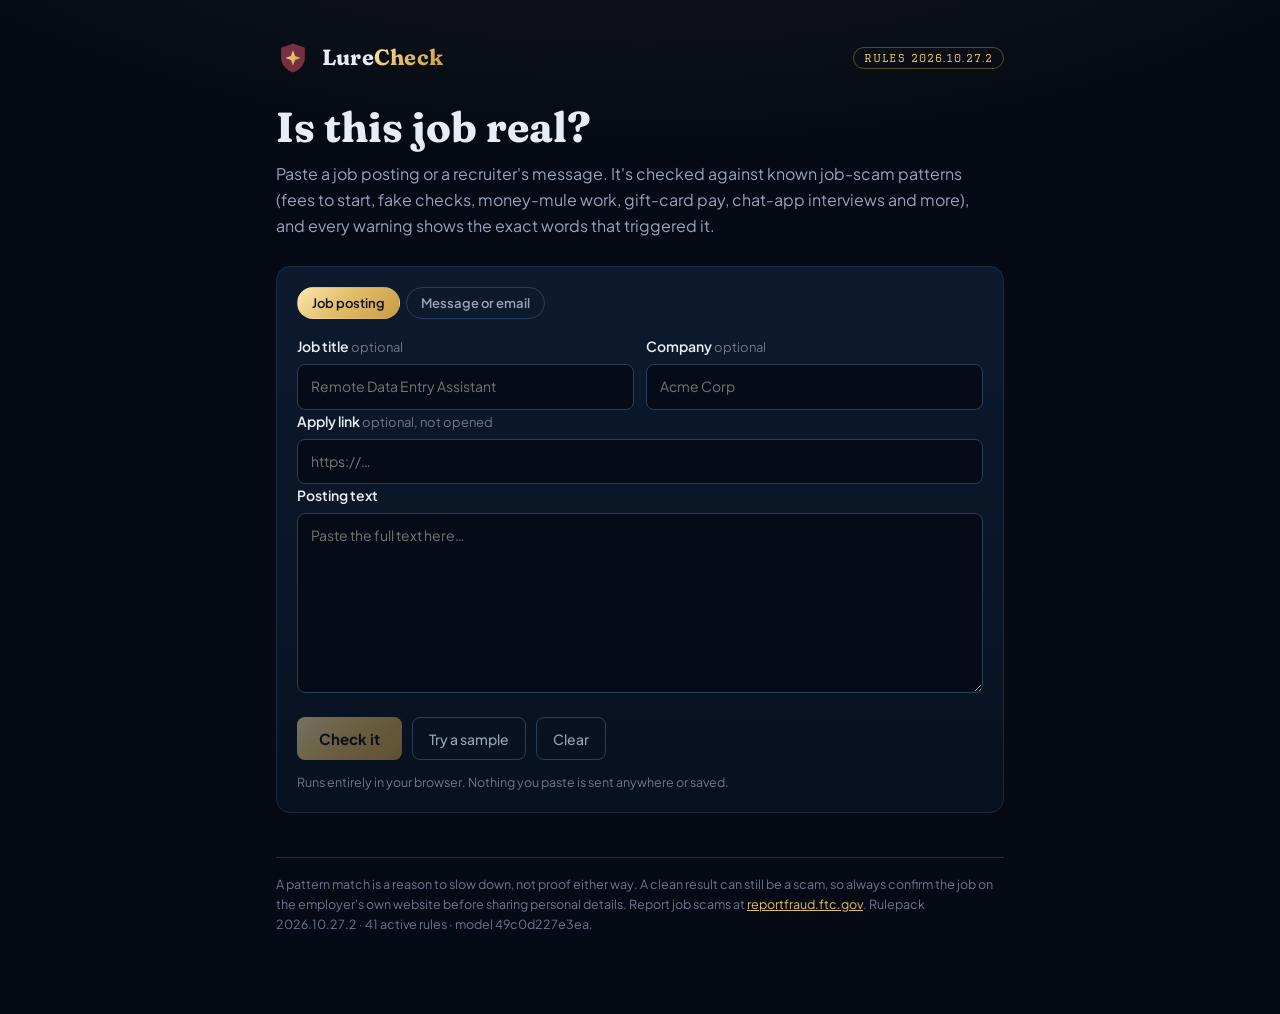
==== commit 11df1c24: "Merge pull request #10 from evannwilsonn/batch4-network Batch 4: network matches, lookup, attestatio" ====
--- a/index.html
+++ b/index.html
@@ -96,7 +96,7 @@
   <header>
     <svg width="34" height="34" viewBox="0 0 40 40" aria-hidden="true"><defs><linearGradient id="g" x1="0" y1="0" x2="1" y2="1"><stop offset="0" stop-color="#FBE7AE"/><stop offset=".45" stop-color="#E2BE6A"/><stop offset="1" stop-color="#C99B45"/></linearGradient></defs><path d="M20 3 L34 8 V19 C34 28 28 34 20 37 C12 34 6 28 6 19 V8 Z" fill="#782F40"/><path d="M20 11 L22.4 17.6 L29 20 L22.4 22.4 L20 29 L17.6 22.4 L11 20 L17.6 17.6 Z" fill="url(#g)"/></svg>
     <span class="brand">Lure<b>Check</b></span>
-    <span class="tag" id="ver-tag">Rules 2026.10.27.1</span>
+    <span class="tag" id="ver-tag">Rules 2026.10.27.2</span>
   </header>
 
   <h1>Is this job real?</h1>
@@ -134,13 +134,13 @@
   <footer>
     A pattern match is a reason to slow down, not proof either way. A clean result can still be a scam, so always confirm the job on the employer's own website before sharing personal details.
     Report job scams at <a href="https://reportfraud.ftc.gov" rel="noopener">reportfraud.ftc.gov</a>.
-    <span id="ver-foot">Rulepack 2026.10.27.1 · 38 active rules.</span>
+    <span id="ver-foot">Rulepack 2026.10.27.2 · 41 active rules.</span>
   </footer>
 </div>
 
 
 <script id="lurecheck-data">
-window.LURECHECK_RULEPACK = {"version":"2026.10.27.1","rules":[{"id":"advance_fee","status":"active","severity":"critical","weight":30,"title":"You're asked to pay something","why":"Legitimate employers never charge you to start work. The single most reliable scam marker.","phrases":["training fee","registration fee","application fee","processing fee","onboarding fee","background check fee","starter kit","pay for your own equipment","purchase the equipment","buy the software","refundable deposit","security deposit","administrative fee","certification fee","check to purchase","check for equipment","check to buy","funds to purchase","money for equipment","training with a fee"],"patterns":["\\b(?:fees?|tuition(?!\\s+(?:reimbursement|assistance|support|benefits?))|charges?)\\b[^.\\n]{0,40}\\b(?:training|course|program|certification|onboarding|registration|processing|kit|equipment|softwares?|laptop|visa)\\b","\\b(?:training|course|program|certification|onboarding|registration|application|processing|visa|equipment|software|kit)\\s+(?:fees?|charges?|tuition|costs?)\\b","\\$\\s?\\d[\\d,]*(?:\\.\\d\\d)?\\s+(?:paid\\s+)?(?:certification|training|course|program|mentorship|kit|software|equipment)\\b","\\b(?:must|need to|have to|required to|first)\\b[^.\\n]{0,30}\\b(?:obtain|purchase|buy|pay(?: for)?)\\b[^.\\n]{0,30}\\$\\s?\\d[\\d,]*[^.\\n]{0,20}\\b(?:certification|training|course|program|onboarding|software|equipment|vendor|kit|fee)\\b","\\b(?:pay|paying|send)\\s+(?:the\\s+|our\\s+|an?\\s+)?(?:vendor|hr agent|agent|recruiter|supplier)\\b[^.\\n]{0,40}\\$?\\s?\\d","\\bpay\\b[^.\\n]{0,40}\\$\\s?\\d[\\d,]*[^.\\n]{0,40}\\b(?:to our|to the)\\s+(?:hr\\s+)?(?:agent|recruiter|manager|vendor)\\b","\\b(?:are you able to|can you|could you|please|kindly|you (?:will )?(?:need to|must|have to))\\s+(?:\\w+\\s+){0,2}(?:cover|front|pay for)\\s+(?:the\\s+|these\\s+|those\\s+)?(?:expenses?|costs?|fees?)\\b"],"guards":["negation"],"min_matches":1,"bonus":3,"added":"2026-09-29","source":"original"},{"id":"money_mule","status":"active","severity":"critical","weight":34,"title":"The job involves moving money or packages","why":"Depositing checks and forwarding funds, or reshipping parcels, is how stolen money and goods get laundered. Even if you didn't know, the bank can close your account, report you, and make you repay the money, and people who move stolen money or goods can face criminal charges. Stop and don't send anything on.","phrases":["deposit the check","cash the check","cashier's check","cashiers check","forward the funds","transfer the remaining","wire the balance","process payments on behalf","package forwarding","reship","money transfer agent"],"patterns":["\\b(?:mail|send|issue|email|deliver|give)\\w*\\s+you\\s+(?:a\\s+|the\\s+)?(?:check|cheque|paycheck)\\b[^.\\n]{0,90}\\b(?:deposit|purchase|equipment|supplies|expenses|software|vendor)\\b","\\b(?:attached|enclosed)\\s+is\\s+the\\s+(?:pay)?check\\b[^.\\n]{0,60}\\b(?:cover|expenses|supplies|purchase)\\b","\\bkeep\\s+(?:\\$\\s?\\d[\\d,]*|\\d{1,3}\\s?%)[^.\\n]{0,60}\\b(?:pay|salary|commission|fee|cut)\\b","\\b(?:customers?|clients?|buyers?)\\s+(?:will\\s+)?(?:pay|send|deposit)\\s+(?:into|to)\\s+your\\s+(?:personal\\s+|own\\s+)?(?:bank\\s+)?account\\b","\\b(?:transfer|send|wire|forward|remit)\\b[^.\\n]{0,40}\\b\\d{1,3}\\s?%[^.\\n]{0,40}\\b(?:partner|account|us|our|company)\\b","\\b(?:receive|accept|inspect)\\s+(?:the\\s+)?(?:parcels?|packages?|shipments?|boxes|goods)\\b[^.\\n]{0,80}\\b(?:your\\s+(?:home\\s+)?address|your\\s+home|at\\s+home|residence)\\b","\\b(?:relabel|re-?label|repackage|re-ship)\\w*\\b","\\bprepaid\\s+(?:shipping\\s+)?labels?\\b"],"guards":[],"min_matches":1,"bonus":3,"added":"2026-09-29","source":"original"},{"id":"mystery_shopping","status":"active","severity":"warning","weight":16,"title":"Mystery-shopper work","why":"Real mystery shopping exists, but 'mystery shopper' is also the usual cover story for fake-check scams. Never deposit a check or send money as part of an assignment.","phrases":["mystery shopper","secret shopper","mystery shopping"],"patterns":[],"guards":[],"min_matches":1,"bonus":3,"added":"2026-09-29","source":"original"},{"id":"banking_pii","status":"active","severity":"critical","weight":26,"title":"Banking or identity details wanted up front","why":"Account and identity details come after a signed offer, through payroll, never over chat during screening.","phrases":["routing number","bank account number","voided check","social security number","your ssn","driver's license number","drivers license number","copy of your id","photo of your id","direct deposit form"],"patterns":["\\b(?:send|provide|share|text|email|upload|scan|snap|attach)\\b[^.\\n]{0,50}\\b(?:ssn|social security|driver'?s? licen[sc]e|passport|bank (?:account|details|info\\w*|login)|routing|account number|photo id|id card)\\b"],"guards":["negation","post_hire"],"min_matches":1,"bonus":3,"added":"2026-09-29","source":"original"},{"id":"irreversible_pay","status":"active","severity":"critical","weight":24,"title":"Payment through irreversible channels","why":"Gift cards, crypto and wire services can't be reversed or traced, and no payroll pays in them. Being asked to SEND money through Zelle, Cash App or Venmo is the same trap. (Small gigs paying you through PayPal or Venmo is common and is not flagged on its own.)","phrases":[],"patterns":["\\b(?:send|sent|deposit|transfer|buy|purchase|codes?|top\\s?up|recharge|wire|withdraw\\w*|reimburse\\w*|pay\\s+(?:for|us|them|the|a|your|back))\\b[^.\\n]{0,40}\\b(?:bitcoin|btc|usdt|usdc|crypto(?:currency)?|gift\\s+cards?|apple\\s+cards?|itunes|zelle|cash\\s?app|venmo|western\\s+union|moneygram)\\b","\\b(?:paid|payment|payments|salary|wages?|pay)\\b(?!\\s+(?:vehicles?|rails?|processing|processors?|networks?|infrastructure|products?|platforms?|industry)\\b)[^.\\n]{0,40}\\b(?:bitcoin|btc|usdt|usdc|crypto(?:currency)?|gift\\s+cards?|apple\\s+cards?|itunes|western\\s+union|moneygram)\\b","\\b(?:bitcoin|btc|usdt|usdc|crypto(?:currency)?|gift\\s+cards?|apple\\s+cards?|itunes|western\\s+union|moneygram)\\b[^.\\n]{0,25}\\b(?:paid|payment|payments|salary|deposit|transfer|codes?)\\b"],"guards":["negation"],"min_matches":1,"bonus":3,"added":"2026-09-29","source":"original"},{"id":"task_scam","status":"active","severity":"warning","weight":24,"title":"Looks like a 'task' scam","why":"Task scams pay small commissions for fake product-boosting work, then demand deposits to 'unlock' withdrawals. You never get the money back.","phrases":[],"patterns":["\\b(?:boost|increase|improve|raise)\\w*\\s+(?:the\\s+)?(?:product\\s+|app\\s+|merchant\\s+|store\\s+)?(?:ratings?|rankings?|reviews?)\\b","\\b(?:product|order|app)\\s+optimi[sz]ation\\b","\\bcommission\\s+(?:on|per|for)\\s+(?:every|each|all)\\s+(?:set|task|order|product)\\b","\\b(?:top\\s?up|recharge|reload|fund)\\s+(?:your\\s+)?(?:account|balance|wallet)\\b","\\bunlock\\s+(?:your\\s+)?(?:withdrawal|earnings|commissions?|tasks?|bonus)\\b","\\bwithdraw(?:al|als)?\\b[^.\\n]{0,50}\\b(?:top\\s?up|recharge|deposit|unlock|upgrade)\\b","\\b(?:like|rate|review|click)\\s+(?:and\\s+\\w+\\s+)?(?:products?|videos?|ads?|apps?|listings?)\\b[^.\\n]{0,40}\\b(?:earn|paid|commission)\\b"],"guards":[],"min_matches":1,"bonus":3,"added":"2026-09-29","source":"original"},{"id":"off_platform","status":"active","severity":"warning","weight":17,"title":"Pushed onto a messaging app","why":"Moving to an unmonitored app right away avoids platform fraud detection and leaves no record. Keep talking where you found the job or on the company's own email. If they won't, look the company up yourself and call the main number on its website to ask whether the job and the recruiter are real.","phrases":["telegram","whatsapp","google hangouts","signal app","wickr","skype id","add me on","message me at","text me at","dm me on"],"patterns":["\\b(?:provide|send|share)\\s+(?:us\\s+|me\\s+)?your\\s+(?:microsoft\\s+)?teams\\s+(?:contact|id|email|username|handle|details)\\b","\\bteams\\s+for\\s+(?:direct\\s+)?communication\\b","\\b(?:only|exclusively|just)\\s+(?:via|on|through|over)\\s+(?:whatsapp|telegram|signal|text|sms)\\b"],"guards":["negation"],"min_matches":1,"bonus":3,"added":"2026-09-29","source":"original"},{"id":"text_interview","status":"active","severity":"warning","weight":15,"title":"Interview by text only","why":"Scam operations avoid live video because they're using a stolen or invented identity. A video call isn't proof either: some use face-swap filters. If you do get one, ask the interviewer to turn their head or wave a hand in front of their face; the filters often glitch.","phrases":["chat interview","text interview","no video call","interview through telegram","interview via whatsapp","written interview only"],"patterns":["\\binterview\\w*\\b[^.\\n]{0,40}\\b(?:via|on|through|over|by)\\s+(?:whatsapp|telegram|signal|text(?:\\s+message)?|chat|messages?|sms)\\b"],"guards":["negation"],"min_matches":1,"bonus":3,"added":"2026-09-29","source":"original"},{"id":"instant_hire","status":"active","severity":"warning","weight":16,"title":"Hired with no real process","why":"An offer without an interview means nobody is assessing you. The goal is to reach the payment step fast.","phrases":["you have been hired","congratulations you are hired","no interview required","hired on the spot","your resume was selected","begin work today"],"patterns":["\\bno\\s+interview\\b","\\b(?:hired|hire[sd]?|start(?:ing)?|begin)\\b[^.\\n]{0,20}\\bsame[- ]day\\b","\\byou(?:'ve| have)\\s+been\\s+(?:selected|hired|approved|accepted)\\b","\\bdeemed\\s+qualified\\b","\\byour\\s+(?:application|resume)\\s+(?:has\\s+been|was)\\s+(?:processed|selected|approved|shortlisted)\\b"],"guards":["negation"],"min_matches":1,"bonus":3,"added":"2026-09-29","source":"original"},{"id":"unsolicited_contact","status":"active","severity":"warning","weight":14,"title":"They say they found you through a directory or resume list","why":"Scammers mass-mail lists of students and job seekers. A real employer applies to you, or you apply to them.","phrases":[],"patterns":["\\b(?:got|received|obtained|found|pulled|saw)\\s+your\\s+(?:contact|resume|cv|email|details|information)\\b[^.\\n]{0,60}\\b(?:through|from|via|on|in)\\b","\\bselected\\s+from\\s+your\\s+(?:school|university|college|campus)\\s+directory\\b","\\byour\\s+(?:school|university|college)\\s+(?:directory|email\\s+list|listserv)\\b"],"guards":[],"min_matches":1,"bonus":3,"added":"2026-09-29","source":"university scam alerts, 2026-09"},{"id":"student_bait","status":"active","severity":"note","weight":9,"title":"Wording aimed at students","why":"Campus scam alerts repeatedly show this framing: easy money that won't interfere with classes.","phrases":[],"patterns":["\\bwithout affecting your (?:regular\\s+)?(?:activities|studies|academics|classes|schedule)\\b","\\bstudent\\s+(?:empowerment|assistance|support)\\s+program\\b","\\bwork\\s+virtually\\s+as\\b"],"guards":[],"min_matches":1,"bonus":3,"added":"2026-09-29","source":"university scam alerts, 2026-09"},{"id":"pressure","status":"active","severity":"warning","weight":11,"title":"Pressure to decide now","why":"Urgency is there to stop you checking. Real hiring runs on weeks, not hours.","phrases":["limited positions","limited slots","act fast","respond within 24 hours","within the next hour","first come first served","offer expires","urgent hiring","urgently needed"],"patterns":["\\burgently\\s+(?:needs?|required|hiring)\\b","\\bstart\\s+(?:today|now|right away)\\b"],"guards":[],"min_matches":1,"bonus":3,"added":"2026-09-29","source":"original"},{"id":"visa_threat","status":"active","severity":"warning","weight":20,"title":"Threatens your visa or immigration status","why":"The message says your visa, OPT, CPT or SEVIS status is at risk, mentions deportation or arrest, or asks you to pay something tied to your immigration status. Scammers target international students with these threats. Employers don't handle your visa status, and no real job asks you to pay to protect it. Talk to your school's international student office before you reply.","phrases":[],"patterns":["\\b(?:visa|f-?1|j-?1|opt|stem\\s+opt|cpt|sevis|i-?20|immigration\\s+status|work\\s+authori[sz]ation)\\b[^.\\n]{0,40}\\b(?:revoked|cancell?ed|terminated|suspended|at\\s+risk|in\\s+jeopardy|violat(?:ed|ion))\\b","\\b(?:deport(?:ed|ation)?|arrest(?:ed)?\\s+warrant|immigration\\s+(?:officers?|police))\\b","\\b(?:pay|fee|fine|deposit|send)\\b[^.\\n]{0,40}\\b(?:visa|opt|cpt|sevis|i-?20|immigration)\\b[^.\\n]{0,30}\\b(?:status|fee|processing|clearance|renewal|maintain)\\b"],"guards":["negation"],"min_matches":1,"bonus":3,"added":"2026-10-27","source":"plan item 10: international students are targeted with visa and OPT/CPT threats"},{"id":"too_good","status":"active","severity":"warning","weight":13,"title":"High pay for very little","why":"Pay well above market for a role needing no experience is bait, not an opportunity.","phrases":["no experience necessary","no experience required","no skills required","anyone can do this","work only 2 hours","flexible hours high pay","easy money","guaranteed income","earn while you learn"],"patterns":["\\bno\\s+(?:prerequisite\\s+)?(?:training\\s+or\\s+)?(?:work\\s+)?experience(?:\\s+or\\s+(?:skills?|training))?\\s+(?:is\\s+|are\\s+)?(?:necessary|required|needed)\\b","\\bearn\\s+\\$\\s?\\d[\\d,]*(?:\\s*(?:-|to)\\s*\\$?\\s?\\d[\\d,]*)?\\s*(?:daily|a day|per day|every day)\\b"],"guards":[],"min_matches":1,"bonus":3,"added":"2026-09-29","source":"original"},{"id":"pay_to_work","status":"active","severity":"warning","weight":20,"title":"The 'job' requires paying for training first","why":"A real internship or job pays you. If you must buy a course or program to get the role, it is a course sale dressed as a job.","phrases":["enroll here","enroll for the program","enroll in the program"],"patterns":["\\benroll\\w*\\s+(?:for|in)\\s+(?:the|our)\\s+(?:training\\s+)?program\\b"],"guards":["negation"],"min_matches":1,"bonus":3,"added":"2026-09-29","source":"original"},{"id":"training_sale_perks","status":"active","severity":"warning","weight":20,"title":"The perks read like a course being sold","why":"Certificates, mock interviews and branding sessions listed together are how paid 'internship programs' advertise themselves.","phrases":["training certificate","internship certificate","letter of recommendation","mock interview sessions","personal branding sessions","resume building sessions","guaranteed placement"],"patterns":[],"guards":[],"min_matches":2,"bonus":3,"added":"2026-09-29","source":"original"},{"id":"mule_recruitment","status":"active","severity":"warning","weight":22,"title":"Bank account and ID wanted to 'receive payment'","why":"Being asked for a U.S. bank account and SSN to 'receive salary' before you know the job, company, or pay is the money-mule recruitment pattern; your account is used to move stolen funds. Even if you didn't know, the bank can close your account, report you, and make you repay the money, and people who move stolen money or goods can face criminal charges. Stop and don't send anything on.","phrases":["bank account for payment","valid u.s. bank account","us bank account for","social security number for employment","part-time recruiter"],"patterns":["\\b(?:valid|active|personal)\\s+(?:u\\.?s\\.?\\s+)?bank\\s+account\\b[^.\\n]{0,30}\\b(?:payment|paid|salary|deposit|receive)\\b","\\b(?:receive|get|accept)\\s+(?:your\\s+)?(?:salary|pay|payments?|payroll)(?:\\s+payments?)?\\s+(?:through|via|by|into|to)\\s+(?:a\\s+|your\\s+)?(?:u\\.?s\\.?\\s+)?(?:personal\\s+)?bank\\b","\\bassist(?:ing)?\\s+(?:\\w+\\s+){0,3}with\\s+(?:its|our|their|the)\\s+recruit(?:ment|ing)\\b","\\brecruit(?:ment|ing)\\s+(?:is\\s+being\\s+)?conducted\\s+on\\s+behalf\\s+of\\b","\\breply\\s+(?:with\\s+)?(?:yes|apply|interested|i'?m interested)\\b","\\bnot\\s+eligible\\s+to\\s+apply\\b"],"guards":[],"min_matches":1,"bonus":3,"added":"2026-09-29","source":"original"},{"id":"vague_employer","status":"active","severity":"note","weight":9,"title":"The employer stays vague","why":"A real posting names the company and a real person. Anonymity here is deliberate.","phrases":["confidential company","our client is seeking","a leading company","reputable company seeking","well known firm","undisclosed company"],"patterns":["\\b(?:confidential|undisclosed)\\s+(?:employer|company|client)\\b"],"guards":[],"min_matches":1,"bonus":3,"added":"2026-09-29","source":"original"},{"id":"preselected_offer","status":"active","severity":"warning","weight":20,"title":"A job offer you never applied for","why":"The message says you've already been 'chosen' or 'selected' or that an offer was 'approved for you', or that they found your CV or email somewhere. Real employers don't hand out offers to people who never applied.","phrases":[],"patterns":["\\b(?:dear|greetings,?|hello,?)\\s+(?:chosen|selected)\\s+(?:applicant|candidate|student)s?\\b","\\b(?:job\\s+)?offer\\s+has\\s+been\\s+approved\\s+for\\s+you\\b","\\byou\\s+have\\s+been\\s+(?:chosen|selected)\\s+(?:through|by|from|for\\s+(?:a|this)\\s+job|to\\s+work)\\b","\\b(?:considered|found)\\s+you\\s+(?:as\\s+)?(?:a\\s+)?suitable\\b","\\bcame\\s+across\\s+your\\s+(?:cv|resume|profile)\\b","\\bfound\\s+your\\s+(?:email|e-mail|contact|number)\\s+(?:on|in|through)\\b","\\byou\\s+are\\s+invited\\s+to\\s+participate\\s+in\\s+a\\s+part[- ]time\\s+job\\b","\\byour\\s+resume\\s+is\\s+very\\s+suitable\\b"],"guards":[],"min_matches":1,"bonus":3,"added":"2026-09-30","source":"field test Sept 2026 (Evan's labeled reasons)"},{"id":"weekly_stipend","status":"active","severity":"warning","weight":18,"title":"A flat weekly amount for part-time work","why":"Scam offers quote a round weekly sum ('$350 weekly', '$550 per week') for a few hours of vague remote work. Real part-time jobs quote an hourly rate. Writing 'every 7 days' instead of 'weekly' doesn't change it.","phrases":[],"patterns":["\\$\\s?\\d{3}(?:[.,]\\d{2})?\\s*(?:\\(?usd\\)?\\s*)?(?:weekly|per\\s+week|a\\s+week|each\\s+week|every\\s+week|every\\s+(?:7|seven)\\s+days|/\\s?(?:week|wk))\\b","\\bweekly\\s+(?:pay|salary|remuneration|allowance|wages?|compensation|stipend)\\s*(?:of|:|is)?\\s*(?:up\\s+to\\s+)?\\$\\s?\\d{3}\\b","\\b(?:earn|make|get\\s+paid)\\s+(?:up\\s+to\\s+)?\\$\\s?\\d{3}(?:\\.\\d\\d)?\\s*(?:\\(?usd\\)?\\s*)?(?:weekly|every\\s+(?:7|seven)\\s+days)\\b"],"guards":["live_in"],"min_matches":1,"bonus":3,"added":"2026-09-30","source":"field test Sept 2026 (Evan's labeled reasons)"},{"id":"weekly_pay_few_hours","status":"active","severity":"warning","weight":15,"title":"Weekly pay for a few hours, with no amount","why":"The weekly-stipend scam with the dollar figure taken out: paid every week for an hour or two a day. Real part-time jobs name an hourly rate.","phrases":[],"patterns":["\\b(?:pay|paid|payments?|salary|stipend|compensation)\\b[^.\\n]{0,30}(?:weekly|(?:per|each|every)\\s+week|every\\s+(?:7|seven)\\s+days)[\\s\\S]{0,200}?\\b(?:[1-4]|one|two|three|few)(?:\\s*(?:-|to)\\s*[2-5])?\\s*(?:hrs?|hours?)\\s+(?:a|per|each)\\s+day\\b","\\bweekly\\s+(?:pay|salary|stipend|compensation|payments?)\\b[\\s\\S]{0,200}?\\b(?:[1-4]|one|two|three|few)(?:\\s*(?:-|to)\\s*[2-5])?\\s*(?:hrs?|hours?)\\s+(?:a|per|each)\\s+day\\b","\\b(?:[1-4]|one|two|three|few)(?:\\s*(?:-|to)\\s*[2-5])?\\s*(?:hrs?|hours?)\\s+(?:a|per|each)\\s+day\\b[\\s\\S]{0,200}?\\b(?:pay|paid|payments?|salary|stipend|compensation)\\b[^.\\n]{0,30}(?:weekly|(?:per|each|every)\\s+week|every\\s+(?:7|seven)\\s+days)","\\b(?:[1-4]|one|two|three|few)(?:\\s*(?:-|to)\\s*[2-5])?\\s*(?:hrs?|hours?)\\s+(?:a|per|each)\\s+day\\b[\\s\\S]{0,200}?\\bweekly\\s+(?:pay|salary|stipend|compensation|payments?)\\b"],"guards":["negation","live_in"],"min_matches":1,"bonus":0,"added":"2026-10-22","source":"red-team on training scams, Oct 2026: removing dollar amounts undid weekly_stipend in 70 of 280 rewrites"},{"id":"remote_weekly_pay","status":"active","severity":"note","weight":10,"title":"Remote work paid by the week","why":"Remote 'assistant' scams promise to pay every week, often with no amount at all. Some real remote jobs pay weekly too, so this only adds weight to other signs.","phrases":[],"patterns":["\\b(?:remote(?:ly)?|from\\s+home|home-based|work\\s+from\\s+anywhere|online-based|virtual(?:ly)?)\\b[\\s\\S]{0,250}?\\b(?:paid|pay|payments?|salary|stipend|compensation|earn)\\b[^.\\n]{0,30}(?:weekly|(?:per|each|every)\\s+week|every\\s+(?:7|seven)\\s+days)","\\b(?:remote(?:ly)?|from\\s+home|home-based|work\\s+from\\s+anywhere|online-based|virtual(?:ly)?)\\b[\\s\\S]{0,250}?\\bweekly\\s+(?:pay|salary|stipend|compensation|payments?)\\b","\\b(?:paid|pay|payments?|salary|stipend|compensation|earn)\\b[^.\\n]{0,30}(?:weekly|(?:per|each|every)\\s+week|every\\s+(?:7|seven)\\s+days)[\\s\\S]{0,250}?\\b(?:remote(?:ly)?|from\\s+home|home-based|work\\s+from\\s+anywhere|online-based|virtual(?:ly)?)\\b","\\bweekly\\s+(?:pay|salary|stipend|compensation|payments?)\\b[\\s\\S]{0,250}?\\b(?:remote(?:ly)?|from\\s+home|home-based|work\\s+from\\s+anywhere|online-based|virtual(?:ly)?)\\b"],"guards":["negation"],"min_matches":1,"bonus":0,"added":"2026-10-22","source":"red-team on training scams, Oct 2026: with dollar amounts removed, 'work remotely and get paid weekly' was all that was left"},{"id":"personal_channel","status":"active","severity":"warning","weight":18,"title":"Moves hiring to a personal phone, email or social account","why":"You're told to text a number, reply from your personal or 'alternative' email instead of your school address, or message someone on Instagram. That keeps the conversation away from your school's spam filters and anyone who could warn you. This happens from real university addresses too: scammers send from hacked student and staff accounts, so a genuine .edu address doesn't make the offer real.","phrases":[],"patterns":["\\b(?:alternative|alternate|personal|private|non[- ]?school|non[- ]?edu)\\s+e-?mail(?:\\s+address)?\\b","\\bnot\\s+(?:your|the)\\s+(?:\\.?edu|school|university|student|campus)\\s+e-?mail\\b","\\btext\\s+(?:your|me\\s+your|us\\s+your|them\\s+your)\\s+(?:full\\s+)?name\\b","\\b(?:send|drop)\\s+(?:a\\s+)?text(?:\\s+message)?\\s+to\\b","\\bvia\\s+text\\s+(?:message|at)\\b","\\btext\\s+message\\s+(?:only|for\\s+a\\s+quick)\\b","\\binstagram\\b[^.\\n]{0,40}\\bmessage\\s+only\\b","\\bdrop\\s+your\\s+(?:phone|cell|mobile)\\s+number\\b","\\b(?:send|provide|reply\\s+with)\\b[^.\\n]{0,40}\\bgmail\\b"],"guards":["disclaimer"],"min_matches":1,"bonus":3,"added":"2026-09-30","source":"field test Sept 2026 (Evan's labeled reasons)"},{"id":"any_department","status":"active","severity":"note","weight":10,"title":"Open to anyone in any department","why":"Fake 'research assistant' offers say any student from any department can do the job. Real research jobs name the skills and the lab. These often come from real but hacked university email accounts.","phrases":[],"patterns":["\\b(?:any|all)\\s+(?:academic\\s+)?departments?\\s+(?:of|in)\\s+(?:the|our)\\s+(?:institution|university|school|college)\\b","\\bfrom\\s+any\\s+(?:academic\\s+)?department\\b","\\bstudents?\\s*(?:and|/|\\\\)\\s*staffs?\\b[^.\\n]{0,80}\\b(?:job|position|opportunity|offer|employment)\\b"],"guards":[],"min_matches":1,"bonus":3,"added":"2026-09-30","source":"field test Sept 2026 (Evan's labeled reasons)"},{"id":"student_hardship_bait","status":"active","severity":"note","weight":10,"title":"Promises money without touching your studies","why":"'Won't interfere with your academics', 'help struggling students cover expenses': this pitch targets students who need money and is written to lower your guard.","phrases":[],"patterns":["\\bwithout\\s+(?:affecting|interfering\\s+with)\\s+(?:your|one'?s)\\s+(?:regular\\s+|daily\\s+)?(?:activities|academics?|academic\\s+performance|studies|classes|schedule|leisure)\\b","\\b(?:won'?t|will\\s+not|does\\s+not|doesn'?t)\\s+(?:interfere|affect)\\s+(?:with\\s+)?your\\s+(?:daily\\s+activities|academics|studies|present\\s+employment|study)\\b","\\bhelp\\s+(?:struggling|needy)\\s+students\\b","\\bcover\\s+expenses\\s+incurred\\b","\\bfinancial\\s+support\\s+to\\s+those\\s+who\\b"],"guards":[],"min_matches":1,"bonus":3,"added":"2026-09-30","source":"field test Sept 2026 (Evan's labeled reasons)"},{"id":"reship_home","status":"active","severity":"critical","weight":34,"title":"Receive and re-ship packages from home","why":"The job is taking in parcels at your home and sending them on. That's reshipping stolen goods, and you're the one whose address is on the box. Even if you didn't know, the bank can close your account, report you, and make you repay the money, and people who move stolen money or goods can face criminal charges. Stop and don't send anything on.","phrases":[],"patterns":["\\breshipp?(?:ing|er|ers)?\\b","\\b(?:parcels?|packages?|goods|items)\\b[^.\\n]{0,60}\\b(?:delivered|sent|shipped|mailed)\\s+to\\s+your\\s+(?:home|house|address|residence|apartment)\\b","\\bprepares?\\s+goods\\s+for\\s+forwarding\\b","\\baccept(?:ing)?\\s+and\\s+send(?:ing)?\\s+(?:mail|parcels?|packages?)\\b","\\b(?:outgoing|return)\\s+shipping\\s+labels?\\s+to\\s+print\\b","\\btake\\s+(?:pictures|photos)\\s+of\\s+(?:it|the\\s+parcels?|the\\s+packages?|each\\s+(?:parcel|package))\\b"],"guards":[],"min_matches":1,"bonus":3,"added":"2026-09-30","source":"field test Sept 2026 (Evan's labeled reasons)"},{"id":"fake_check_funds","status":"active","severity":"critical","weight":34,"title":"They'll send you money to buy things","why":"You're promised a check or 'funds' to buy equipment, supplies or gifts, or you'll be 'paid in advance' for purchases. Your bank may show the money as available within a day or two, but a fake check can come back weeks later, and you owe the bank the full amount. Don't deposit it, and don't send any of it on.","phrases":[],"patterns":["\\b(?:issue|send|mail|give|email)\\w*\\s+you\\s+(?:an?\\s+)?(?:official\\s+)?(?:check|cheque|paycheck)\\b","\\b(?:check|cheque|paycheck)\\s+(?:for|to\\s+cover)\\s+(?:the\\s+)?(?:office\\s+)?(?:supplies|equipment|expenses|purchases?|items)\\b","\\bfunds?\\b[^.\\n]{0,50}\\b(?:for|to\\s+(?:purchase|buy|handle|cover))\\s+(?:the\\s+)?(?:equipment|supplies|shipping|office\\s+items|gifts?|items)\\b","\\bmobile\\s+deposit\\b","\\bpurchase\\s+(?:gifts?|gift\\s+items)\\b","\\bnot\\s+to\\s+use\\s+your\\s+personal\\s+funds\\b","\\bdon'?t\\s+have\\s+to\\s+use\\s+your\\s+personal\\s+funds\\b","\\bpaid\\s+in\\s+advance\\s+for\\s+(?:all\\s+)?(?:tasks\\s+and\\s+)?purchases\\b","\\bsuppliers?\\s+payments?\\b"],"guards":["negation"],"min_matches":1,"bonus":3,"added":"2026-09-30","source":"field test Sept 2026 (Evan's labeled reasons)"},{"id":"app_boost_task","status":"active","severity":"critical","weight":30,"title":"Paid to boost apps, songs or products","why":"'Update app store data', 'increase app downloads', 'raise play counts': this is the task scam. Soon you're asked to deposit money to 'unlock' your earnings.","phrases":[],"patterns":["\\b(?:increase|boost|improve|update|raise)\\w*\\s+(?:the\\s+)?(?:app(?:\\s+store)?\\s+(?:data|views|downloads|rankings?)|app\\s+views|play\\s+counts?|views\\s+and\\s+downloads|streams?\\s+(?:of|for))\\b","\\bplay\\s+counts?\\b","\\bapp\\s+store\\s+data\\b"],"guards":[],"min_matches":1,"bonus":3,"added":"2026-09-30","source":"field test Sept 2026 (Evan's labeled reasons)"},{"id":"brand_recruiter_text","status":"active","severity":"warning","weight":18,"title":"Cold message 'from' a big brand's HR","why":"A text opening 'sorry to interrupt, I'm from Indeed/TikTok HR' with a daily pay range is the standard opener for task scams. Those companies don't recruit that way.","phrases":[],"patterns":["\\b(?:i'?m|i\\s+am|this\\s+is)\\s+(?:a\\s+)?(?:recruit\\w*\\s+assistant\\s+at|from\\s+the\\s+hr\\s+department|from\\s+(?:indeed|linkedin|tiktok|amazon|ziprecruiter|glassdoor|temu|shein))\\b","\\bsorry\\s+to\\s+(?:interrupt|bother\\s+you)\\b","\\bexcuse\\s+me,?\\s+i'?m\\s+(?:a|from)\\b","\\bpart[- ]time\\s+partners\\b","\\bdaily\\s+salary\\s+(?:is\\s+)?(?:from\\s+)?\\$\\s?\\d"],"guards":[],"min_matches":1,"bonus":3,"added":"2026-09-30","source":"field test Sept 2026 (Evan's labeled reasons)"},{"id":"pet_sitter_relative","status":"active","severity":"warning","weight":20,"title":"A relative 'moving to the area' needs a pet sitter","why":"An uncle, aunt or friend 'moving to the college area' who needs a dog walker at a weekly rate is a fake-check script. The 'owner' is never there and the check arrives first.","phrases":[],"patterns":["\\b(?:uncle|aunt|auntie|cousin|mother|father|mom|dad|brother|sister|relative)\\b[^.\\n]{0,100}\\b(?:moving|relocating)\\b","\\b(?:pet|dog)\\s*[- ]?\\s*(?:sitt?(?:er|ing)|walk(?:er|ing))\\b[^.\\n]{0,160}\\$\\s?\\d{3}\\s*(?:weekly|per\\s+week|a\\s+week)\\b","\\$\\s?\\d{3}\\s*(?:weekly|per\\s+week|a\\s+week)\\b[^.\\n]{0,160}\\b(?:pet|dog)\\s*[- ]?\\s*(?:sitt?(?:er|ing)|walk(?:er|ing))\\b"],"guards":[],"min_matches":1,"bonus":3,"added":"2026-09-30","source":"field test Sept 2026 (Evan's labeled reasons)"},{"id":"crypto_atm","status":"active","severity":"critical","weight":30,"title":"Work involving crypto ATMs","why":"'Evaluate Bitcoin ATMs' jobs are how scammers get you to turn a fake check or stolen money into crypto they control.","phrases":[],"patterns":["\\b(?:bitcoin|btc|crypto(?:currency)?)\\s+atms?\\b"],"guards":[],"min_matches":1,"bonus":3,"added":"2026-09-30","source":"field test Sept 2026 (Evan's labeled reasons)"},{"id":"pii_upfront","status":"active","severity":"warning","weight":18,"title":"Asks for personal details before any interview","why":"A first message asking for your student ID number, date of birth, age or full home address, before any interview, is collecting what it needs for identity theft and to mail a fake check.","phrases":[],"patterns":["\\bstudent\\s+id\\s+(?:number|no\\.?|#)\\b","\\bdate\\s+of\\s+birth\\b","(?:^|\\n)\\s*(?:age|dob)\\s*:","\\bfull\\s+names?\\b[^.\\n]{0,80}\\b(?:mailing|home|physical)\\s+address\\b[^.\\n]{0,80}\\b(?:phone|mobile|cell)\\b"],"guards":["negation","post_hire"],"min_matches":1,"bonus":3,"added":"2026-09-30","source":"field test Sept 2026 (Evan's labeled reasons)"},{"id":"startup_cost","status":"active","severity":"critical","weight":30,"title":"Costs money to start","why":"You're asked to put money in up front ('$8 to get started', 'startup cost') to earn later. Real jobs don't charge you to begin.","phrases":[],"patterns":["\\$\\s?\\d+[^.\\n]{0,25}\\b(?:out\\s+of\\s+pocket|startup\\s+cost|start-?up\\s+(?:cost|fee))\\b","\\b(?:startup|start-?up)\\s+cost\\s+(?:is\\s+)?(?:holding|of|\\$)"],"guards":["negation"],"min_matches":1,"bonus":3,"added":"2026-09-30","source":"field test Sept 2026 (Evan's labeled reasons)"},{"id":"review_fraud","status":"active","severity":"critical","weight":30,"title":"Paid to post fake reviews","why":"Writing 5-star reviews you didn't earn is fraud the FTC fines businesses for, and these gigs often don't pay or turn into task scams.","phrases":[],"patterns":["\\b(?:post(?:ing)?|write|writing|leave|leaving)\\s+(?:\\d+\\s+)?(?:5|five)[- ]star\\s+reviews?\\b","\\$\\s?\\d+\\s+(?:per|for\\s+each|each|a)\\s+review\\b","\\bpaid\\s+(?:to\\s+)?(?:post|write)\\s+reviews?\\b"],"guards":["negation"],"min_matches":1,"bonus":3,"added":"2026-09-30","source":"field test Sept 2026 (Evan's labeled reasons)"},{"id":"income_claim","status":"active","severity":"warning","weight":18,"title":"Promised income that data entry doesn't pay","why":"'$300 a day', '$15,000 a month', 'paychecks are guaranteed' for typing or forms. No real data-entry job pays like that.","phrases":[],"patterns":["\\bpaychecks?\\s+are\\s+guaranteed\\b","\\b(?:make|earn)s?\\s+\\$\\s?\\d{1,3},\\d{3}\\s*/?\\s*(?:mo|month)\\b","\\$\\s?[3-9]\\d{2,}\\+?\\s*(?:/|per\\s+|a\\s+)day\\b","\\bproven\\s+to\\s+generate\\b"],"guards":[],"min_matches":1,"bonus":3,"added":"2026-09-30","source":"field test Sept 2026 (Evan's labeled reasons)"},{"id":"weekly_pay_assistant","status":"active","severity":"warning","weight":35,"title":"An assistant job that leads with being paid weekly","why":"The 'research / personal assistant, part-time, get paid weekly' offer is a common script aimed at students, and scammers drop the dollar amount to slip past filters. Real postings say what the work is and the hourly rate.","phrases":[],"patterns":["\\b(?:research|personal|virtual|administrative|office|executive)\\s+assistants?\\b[^.\\n]{0,200}?\\b(?:get|be|are|is|being)\\s+paid\\b[^.\\n]{0,40}?\\b(?:weekly|per\\s+week|every\\s+week|each\\s+week|every\\s+(?:7|seven)\\s+days)\\b","\\b(?:get|be)\\s+paid\\b[^.\\n]{0,40}?\\b(?:weekly|per\\s+week|every\\s+week|each\\s+week|every\\s+(?:7|seven)\\s+days)\\b[^.\\n]{0,200}?\\b(?:research|personal|virtual|administrative|office|executive)\\s+assistants?\\b","\\b(?:research|personal|virtual|administrative|office|executive)\\s+assistants?\\b[\\s\\S]{0,300}?\\b(?:compensation|pay|salary|stipend|wages?)\\s*:\\s*[a-z ]{0,30}\\b(?:weekly|per\\s+week|every\\s+week|each\\s+week|every\\s+(?:7|seven)\\s+days)\\b"],"guards":[],"min_matches":1,"bonus":3,"added":"2026-09-30","source":"red team: dollar amounts removed"},{"id":"earnings_per_day","status":"active","severity":"warning","weight":18,"title":"Earnings promised by the day","why":"'Earn up to ... per day', 'your earnings start at ... a day': work-from-home scams promise a daily take instead of an hourly wage. Real jobs quote an hourly rate or a salary, with or without the dollar amount.","phrases":[],"patterns":["\\b(?:earn|earns|earning|earnings|make|makes|making|generate|generates|income|paid)\\b[^.\\n]{0,40}?\\bup\\s+to\\b(?:(?!\\b(?:hours?|hrs?|shifts?|times|days?\\s+a\\s+week)\\b)[^.\\n]){1,30}?\\+?\\s*(?:per\\s+day|a\\s+day|/\\s?day|daily)\\b","\\b(?:earn|earns|earning|earnings|make|makes|making|generate|generates|income|paid)\\b[^.\\n]{0,25}?\\bbetween\\b(?:(?!\\b(?:hours?|hrs?|shifts?)\\b)[^.\\n]){1,40}?\\b(?:per|a)\\s+day\\b","\\bearnings\\s+start\\s+at\\b[^.\\n]{1,30}?(?:per\\s+day|a\\s+day|/\\s?day|daily)\\b"],"guards":["negation"],"min_matches":1,"bonus":3,"added":"2026-10-03","source":"red team Oct 2026: data-entry script with the dollar amounts removed"},{"id":"commission_system_pitch","status":"active","severity":"warning","weight":22,"title":"A sales 'system' you buy into, not a job","why":"Promoting 'high-ticket digital products' on social media for pay per sale, with a fee kept out of your earnings and 'no followers needed', is an affiliate or MLM funnel. There's no employer paying you a wage.","phrases":["high-ticket","high ticket","no followers needed","no followers required","step-by-step system","proven training blueprint"],"patterns":["\\b(?:earn|make|paid|pay|commission)\\b[^.\\n]{0,40}?\\bper\\s+(?:sale|referral|sign[-\\s]?up)\\b","\\b(?:retains?|keeps?|takes?)\\s+(?:only\\s+)?(?:a\\s+)?(?:small\\s+)?[^.\\n]{0,25}?\\b(?:website|platform|membership|setup|license)\\s+fee\\b","\\bpromote\\s+(?:\\w+\\s+){0,3}digital\\s+products?\\b"],"guards":[],"min_matches":2,"bonus":3,"added":"2026-10-03","source":"red team Oct 2026: MLM 'digital products' script with the dollar amounts removed"}]};
+window.LURECHECK_RULEPACK = {"version":"2026.10.27.2","rules":[{"id":"advance_fee","status":"active","severity":"critical","weight":30,"title":"You're asked to pay something","why":"Legitimate employers never charge you to start work. The single most reliable scam marker.","phrases":["training fee","registration fee","application fee","processing fee","onboarding fee","background check fee","starter kit","pay for your own equipment","purchase the equipment","buy the software","refundable deposit","security deposit","administrative fee","certification fee","check to purchase","check for equipment","check to buy","funds to purchase","money for equipment","training with a fee"],"patterns":["\\b(?:fees?|tuition(?!\\s+(?:reimbursement|assistance|support|benefits?))|charges?)\\b[^.\\n]{0,40}\\b(?:training|course|program|certification|onboarding|registration|processing|kit|equipment|softwares?|laptop|visa)\\b","\\b(?:training|course|program|certification|onboarding|registration|application|processing|visa|equipment|software|kit)\\s+(?:fees?|charges?|tuition|costs?)\\b","\\$\\s?\\d[\\d,]*(?:\\.\\d\\d)?\\s+(?:paid\\s+)?(?:certification|training|course|program|mentorship|kit|software|equipment)\\b","\\b(?:must|need to|have to|required to|first)\\b[^.\\n]{0,30}\\b(?:obtain|purchase|buy|pay(?: for)?)\\b[^.\\n]{0,30}\\$\\s?\\d[\\d,]*[^.\\n]{0,20}\\b(?:certification|training|course|program|onboarding|software|equipment|vendor|kit|fee)\\b","\\b(?:pay|paying|send)\\s+(?:the\\s+|our\\s+|an?\\s+)?(?:vendor|hr agent|agent|recruiter|supplier)\\b[^.\\n]{0,40}\\$?\\s?\\d","\\bpay\\b[^.\\n]{0,40}\\$\\s?\\d[\\d,]*[^.\\n]{0,40}\\b(?:to our|to the)\\s+(?:hr\\s+)?(?:agent|recruiter|manager|vendor)\\b","\\b(?:are you able to|can you|could you|please|kindly|you (?:will )?(?:need to|must|have to))\\s+(?:\\w+\\s+){0,2}(?:cover|front|pay for)\\s+(?:the\\s+|these\\s+|those\\s+)?(?:expenses?|costs?|fees?)\\b"],"guards":["negation"],"min_matches":1,"bonus":3,"added":"2026-09-29","source":"original"},{"id":"money_mule","status":"active","severity":"critical","weight":34,"title":"The job involves moving money or packages","why":"Depositing checks and forwarding funds, or reshipping parcels, is how stolen money and goods get laundered. Even if you didn't know, the bank can close your account, report you, and make you repay the money, and people who move stolen money or goods can face criminal charges. Stop and don't send anything on.","phrases":["deposit the check","cash the check","cashier's check","cashiers check","forward the funds","transfer the remaining","wire the balance","process payments on behalf","package forwarding","reship","money transfer agent"],"patterns":["\\b(?:mail|send|issue|email|deliver|give)\\w*\\s+you\\s+(?:a\\s+|the\\s+)?(?:check|cheque|paycheck)\\b[^.\\n]{0,90}\\b(?:deposit|purchase|equipment|supplies|expenses|software|vendor)\\b","\\b(?:attached|enclosed)\\s+is\\s+the\\s+(?:pay)?check\\b[^.\\n]{0,60}\\b(?:cover|expenses|supplies|purchase)\\b","\\bkeep\\s+(?:\\$\\s?\\d[\\d,]*|\\d{1,3}\\s?%)[^.\\n]{0,60}\\b(?:pay|salary|commission|fee|cut)\\b","\\b(?:customers?|clients?|buyers?)\\s+(?:will\\s+)?(?:pay|send|deposit)\\s+(?:into|to)\\s+your\\s+(?:personal\\s+|own\\s+)?(?:bank\\s+)?account\\b","\\b(?:transfer|send|wire|forward|remit)\\b[^.\\n]{0,40}\\b\\d{1,3}\\s?%[^.\\n]{0,40}\\b(?:partner|account|us|our|company)\\b","\\b(?:receive|accept|inspect)\\s+(?:the\\s+)?(?:parcels?|packages?|shipments?|boxes|goods)\\b[^.\\n]{0,80}\\b(?:your\\s+(?:home\\s+)?address|your\\s+home|at\\s+home|residence)\\b","\\b(?:relabel|re-?label|repackage|re-ship)\\w*\\b","\\bprepaid\\s+(?:shipping\\s+)?labels?\\b"],"guards":[],"min_matches":1,"bonus":3,"added":"2026-09-29","source":"original"},{"id":"mystery_shopping","status":"active","severity":"warning","weight":16,"title":"Mystery-shopper work","why":"Real mystery shopping exists, but 'mystery shopper' is also the usual cover story for fake-check scams. Never deposit a check or send money as part of an assignment.","phrases":["mystery shopper","secret shopper","mystery shopping"],"patterns":[],"guards":[],"min_matches":1,"bonus":3,"added":"2026-09-29","source":"original"},{"id":"banking_pii","status":"active","severity":"critical","weight":26,"title":"Banking or identity details wanted up front","why":"Account and identity details come after a signed offer, through payroll, never over chat during screening.","phrases":["routing number","bank account number","voided check","social security number","your ssn","driver's license number","drivers license number","copy of your id","photo of your id","direct deposit form"],"patterns":["\\b(?:send|provide|share|text|email|upload|scan|snap|attach)\\b[^.\\n]{0,50}\\b(?:ssn|social security|driver'?s? licen[sc]e|passport|bank (?:account|details|info\\w*|login)|routing|account number|photo id|id card)\\b"],"guards":["negation","post_hire"],"min_matches":1,"bonus":3,"added":"2026-09-29","source":"original"},{"id":"irreversible_pay","status":"active","severity":"critical","weight":24,"title":"Payment through irreversible channels","why":"Gift cards, crypto and wire services can't be reversed or traced, and no payroll pays in them. Being asked to SEND money through Zelle, Cash App or Venmo is the same trap. (Small gigs paying you through PayPal or Venmo is common and is not flagged on its own.)","phrases":[],"patterns":["\\b(?:send|sent|deposit|transfer|buy|purchase|codes?|top\\s?up|recharge|wire|withdraw\\w*|reimburse\\w*|pay\\s+(?:for|us|them|the|a|your|back))\\b[^.\\n]{0,40}\\b(?:bitcoin|btc|usdt|usdc|crypto(?:currency)?|gift\\s+cards?|apple\\s+cards?|itunes|zelle|cash\\s?app|venmo|western\\s+union|moneygram)\\b","\\b(?:paid|payment|payments|salary|wages?|pay)\\b(?!\\s+(?:vehicles?|rails?|processing|processors?|networks?|infrastructure|products?|platforms?|industry)\\b)[^.\\n]{0,40}\\b(?:bitcoin|btc|usdt|usdc|crypto(?:currency)?|gift\\s+cards?|apple\\s+cards?|itunes|western\\s+union|moneygram)\\b","\\b(?:bitcoin|btc|usdt|usdc|crypto(?:currency)?|gift\\s+cards?|apple\\s+cards?|itunes|western\\s+union|moneygram)\\b[^.\\n]{0,25}\\b(?:paid|payment|payments|salary|deposit|transfer|codes?)\\b"],"guards":["negation"],"min_matches":1,"bonus":3,"added":"2026-09-29","source":"original"},{"id":"task_scam","status":"active","severity":"warning","weight":24,"title":"Looks like a 'task' scam","why":"Task scams pay small commissions for fake product-boosting work, then demand deposits to 'unlock' withdrawals. You never get the money back.","phrases":[],"patterns":["\\b(?:boost|increase|improve|raise)\\w*\\s+(?:the\\s+)?(?:product\\s+|app\\s+|merchant\\s+|store\\s+)?(?:ratings?|rankings?|reviews?)\\b","\\b(?:product|order|app)\\s+optimi[sz]ation\\b","\\bcommission\\s+(?:on|per|for)\\s+(?:every|each|all)\\s+(?:set|task|order|product)\\b","\\b(?:top\\s?up|recharge|reload|fund)\\s+(?:your\\s+)?(?:account|balance|wallet)\\b","\\bunlock\\s+(?:your\\s+)?(?:withdrawal|earnings|commissions?|tasks?|bonus)\\b","\\bwithdraw(?:al|als)?\\b[^.\\n]{0,50}\\b(?:top\\s?up|recharge|deposit|unlock|upgrade)\\b","\\b(?:like|rate|review|click)\\s+(?:and\\s+\\w+\\s+)?(?:products?|videos?|ads?|apps?|listings?)\\b[^.\\n]{0,40}\\b(?:earn|paid|commission)\\b"],"guards":[],"min_matches":1,"bonus":3,"added":"2026-09-29","source":"original"},{"id":"off_platform","status":"active","severity":"warning","weight":17,"title":"Pushed onto a messaging app","why":"Moving to an unmonitored app right away avoids platform fraud detection and leaves no record. Keep talking where you found the job or on the company's own email. If they won't, look the company up yourself and call the main number on its website to ask whether the job and the recruiter are real.","phrases":["telegram","whatsapp","google hangouts","signal app","wickr","skype id","add me on","message me at","text me at","dm me on"],"patterns":["\\b(?:provide|send|share)\\s+(?:us\\s+|me\\s+)?your\\s+(?:microsoft\\s+)?teams\\s+(?:contact|id|email|username|handle|details)\\b","\\bteams\\s+for\\s+(?:direct\\s+)?communication\\b","\\b(?:only|exclusively|just)\\s+(?:via|on|through|over)\\s+(?:whatsapp|telegram|signal|text|sms)\\b"],"guards":["negation"],"min_matches":1,"bonus":3,"added":"2026-09-29","source":"original"},{"id":"text_interview","status":"active","severity":"warning","weight":15,"title":"Interview by text only","why":"Scam operations avoid live video because they're using a stolen or invented identity. A video call isn't proof either: some use face-swap filters. If you do get one, ask the interviewer to turn their head or wave a hand in front of their face; the filters often glitch.","phrases":["chat interview","text interview","no video call","interview through telegram","interview via whatsapp","written interview only"],"patterns":["\\binterview\\w*\\b[^.\\n]{0,40}\\b(?:via|on|through|over|by)\\s+(?:whatsapp|telegram|signal|text(?:\\s+message)?|chat|messages?|sms)\\b"],"guards":["negation"],"min_matches":1,"bonus":3,"added":"2026-09-29","source":"original"},{"id":"instant_hire","status":"active","severity":"warning","weight":16,"title":"Hired with no real process","why":"An offer without an interview means nobody is assessing you. The goal is to reach the payment step fast.","phrases":["you have been hired","congratulations you are hired","no interview required","hired on the spot","your resume was selected","begin work today"],"patterns":["\\bno\\s+interview\\b","\\b(?:hired|hire[sd]?|start(?:ing)?|begin)\\b[^.\\n]{0,20}\\bsame[- ]day\\b","\\byou(?:'ve| have)\\s+been\\s+(?:selected|hired|approved|accepted)\\b","\\bdeemed\\s+qualified\\b","\\byour\\s+(?:application|resume)\\s+(?:has\\s+been|was)\\s+(?:processed|selected|approved|shortlisted)\\b"],"guards":["negation"],"min_matches":1,"bonus":3,"added":"2026-09-29","source":"original"},{"id":"unsolicited_contact","status":"active","severity":"warning","weight":14,"title":"They say they found you through a directory or resume list","why":"Scammers mass-mail lists of students and job seekers. A real employer applies to you, or you apply to them.","phrases":[],"patterns":["\\b(?:got|received|obtained|found|pulled|saw)\\s+your\\s+(?:contact|resume|cv|email|details|information)\\b[^.\\n]{0,60}\\b(?:through|from|via|on|in)\\b","\\bselected\\s+from\\s+your\\s+(?:school|university|college|campus)\\s+directory\\b","\\byour\\s+(?:school|university|college)\\s+(?:directory|email\\s+list|listserv)\\b"],"guards":[],"min_matches":1,"bonus":3,"added":"2026-09-29","source":"university scam alerts, 2026-09"},{"id":"student_bait","status":"active","severity":"note","weight":9,"title":"Wording aimed at students","why":"Campus scam alerts repeatedly show this framing: easy money that won't interfere with classes.","phrases":[],"patterns":["\\bwithout affecting your (?:regular\\s+)?(?:activities|studies|academics|classes|schedule)\\b","\\bstudent\\s+(?:empowerment|assistance|support)\\s+program\\b","\\bwork\\s+virtually\\s+as\\b"],"guards":[],"min_matches":1,"bonus":3,"added":"2026-09-29","source":"university scam alerts, 2026-09"},{"id":"pressure","status":"active","severity":"warning","weight":11,"title":"Pressure to decide now","why":"Urgency is there to stop you checking. Real hiring runs on weeks, not hours.","phrases":["limited positions","limited slots","act fast","respond within 24 hours","within the next hour","first come first served","offer expires","urgent hiring","urgently needed"],"patterns":["\\burgently\\s+(?:needs?|required|hiring)\\b","\\bstart\\s+(?:today|now|right away)\\b"],"guards":[],"min_matches":1,"bonus":3,"added":"2026-09-29","source":"original"},{"id":"visa_threat","status":"active","severity":"warning","weight":20,"title":"Threatens your visa or immigration status","why":"The message says your visa, OPT, CPT or SEVIS status is at risk, mentions deportation or arrest, or asks you to pay something tied to your immigration status. Scammers target international students with these threats. Employers don't handle your visa status, and no real job asks you to pay to protect it. Talk to your school's international student office before you reply.","phrases":[],"patterns":["\\b(?:visa|f-?1|j-?1|opt|stem\\s+opt|cpt|sevis|i-?20|immigration\\s+status|work\\s+authori[sz]ation)\\b[^.\\n]{0,40}\\b(?:revoked|cancell?ed|terminated|suspended|at\\s+risk|in\\s+jeopardy|violat(?:ed|ion))\\b","\\b(?:deport(?:ed|ation)?|arrest(?:ed)?\\s+warrant|immigration\\s+(?:officers?|police))\\b","\\b(?:pay|fee|fine|deposit|send)\\b[^.\\n]{0,40}\\b(?:visa|opt|cpt|sevis|i-?20|immigration)\\b[^.\\n]{0,30}\\b(?:status|fee|processing|clearance|renewal|maintain)\\b"],"guards":["negation"],"min_matches":1,"bonus":3,"added":"2026-10-27","source":"plan item 10: international students are targeted with visa and OPT/CPT threats"},{"id":"authority_impersonation_zh","status":"active","severity":"warning","weight":28,"title":"Someone claiming to be police or a consulate wants money (Chinese)","why":"The message claims to be from a Chinese embassy, consulate, police or customs office, says you're linked to a crime such as money laundering, and asks you to pay, transfer money or keep it secret. Real authorities don't do this by phone, text or WeChat. Hang up and talk to your school's international student office.","phrases":[],"patterns":["(?:大使馆|领事馆|公安局|公安|警察局|检察院|移民局|海关)[^。\\n]{0,40}(?:洗钱|逮捕|通缉|涉嫌|冻结|拘留|涉案|违法)","(?:洗钱|逮捕|通缉|涉嫌|冻结|拘留|涉案)[^。\\n]{0,40}(?:转账|汇款|保证金|安全账户|保密)"],"guards":[],"min_matches":1,"bonus":3,"added":"2026-10-27","source":"plan item 10: impersonation calls aimed at Chinese international students"},{"id":"fake_check_es","status":"active","severity":"critical","weight":34,"title":"They'll send you a check and want money back (Spanish)","why":"Te mandan un cheque para depositar y después te piden enviar el resto, comprar equipo o pagar a un proveedor. El banco puede mostrar el dinero disponible, pero el cheque falso regresa semanas después y tú debes todo. This is the fake-check scam: don't deposit it.","phrases":[],"patterns":["\\bcheck\\b[\\s\\S]{0,120}?\\bdep[oó]s[ií]t\\w*[\\s\\S]{0,100}?\\b(?:env[ií]\\w*|transf\\w*|devuelv\\w*|devolv\\w*|mand\\w*)\\b[^.\\n]{0,40}\\b(?:resto|diferencia|proveedor|equipo|dinero)\\b","\\bdep[oó]s[ií]t\\w*[^.\\n]{0,40}\\bcheck\\b[\\s\\S]{0,100}?\\b(?:proveedor|resto|diferencia|compra\\w*\\s+(?:el\\s+|los\\s+)?(?:equipo|materiales))\\b"],"guards":["negation"],"min_matches":1,"bonus":3,"added":"2026-10-27","source":"plan item 10: Spanish-language fake-check scripts"},{"id":"advance_fee_es","status":"active","severity":"critical","weight":30,"title":"You're asked to pay to get the job (Spanish)","why":"Te piden pagar una cuota de inscripción, capacitación, uniforme o materiales para empezar. Los empleadores reales no cobran por trabajar. You're asked to pay to start: real employers never charge you.","phrases":["pago por adelantado","cuota de inscripción","cuota de inscripcion","costo de capacitación","costo de capacitacion","kit de inicio","depósito de garantía","deposito de garantia"],"patterns":["\\b(?:debe|debes|tiene\\s+que|tienes\\s+que|necesita|necesitas)\\s+(?:pagar|depositar)\\b[^.\\n]{0,40}\\b(?:inscripci[oó]n|capacitaci[oó]n|entrenamiento|uniforme|materiales|kit|equipo)\\b"],"guards":["negation"],"min_matches":1,"bonus":3,"added":"2026-10-27","source":"plan item 10: Spanish-language advance-fee scripts"},{"id":"too_good","status":"active","severity":"warning","weight":13,"title":"High pay for very little","why":"Pay well above market for a role needing no experience is bait, not an opportunity.","phrases":["no experience necessary","no experience required","no skills required","anyone can do this","work only 2 hours","flexible hours high pay","easy money","guaranteed income","earn while you learn"],"patterns":["\\bno\\s+(?:prerequisite\\s+)?(?:training\\s+or\\s+)?(?:work\\s+)?experience(?:\\s+or\\s+(?:skills?|training))?\\s+(?:is\\s+|are\\s+)?(?:necessary|required|needed)\\b","\\bearn\\s+\\$\\s?\\d[\\d,]*(?:\\s*(?:-|to)\\s*\\$?\\s?\\d[\\d,]*)?\\s*(?:daily|a day|per day|every day)\\b"],"guards":[],"min_matches":1,"bonus":3,"added":"2026-09-29","source":"original"},{"id":"pay_to_work","status":"active","severity":"warning","weight":20,"title":"The 'job' requires paying for training first","why":"A real internship or job pays you. If you must buy a course or program to get the role, it is a course sale dressed as a job.","phrases":["enroll here","enroll for the program","enroll in the program"],"patterns":["\\benroll\\w*\\s+(?:for|in)\\s+(?:the|our)\\s+(?:training\\s+)?program\\b"],"guards":["negation"],"min_matches":1,"bonus":3,"added":"2026-09-29","source":"original"},{"id":"training_sale_perks","status":"active","severity":"warning","weight":20,"title":"The perks read like a course being sold","why":"Certificates, mock interviews and branding sessions listed together are how paid 'internship programs' advertise themselves.","phrases":["training certificate","internship certificate","letter of recommendation","mock interview sessions","personal branding sessions","resume building sessions","guaranteed placement"],"patterns":[],"guards":[],"min_matches":2,"bonus":3,"added":"2026-09-29","source":"original"},{"id":"mule_recruitment","status":"active","severity":"warning","weight":22,"title":"Bank account and ID wanted to 'receive payment'","why":"Being asked for a U.S. bank account and SSN to 'receive salary' before you know the job, company, or pay is the money-mule recruitment pattern; your account is used to move stolen funds. Even if you didn't know, the bank can close your account, report you, and make you repay the money, and people who move stolen money or goods can face criminal charges. Stop and don't send anything on.","phrases":["bank account for payment","valid u.s. bank account","us bank account for","social security number for employment","part-time recruiter"],"patterns":["\\b(?:valid|active|personal)\\s+(?:u\\.?s\\.?\\s+)?bank\\s+account\\b[^.\\n]{0,30}\\b(?:payment|paid|salary|deposit|receive)\\b","\\b(?:receive|get|accept)\\s+(?:your\\s+)?(?:salary|pay|payments?|payroll)(?:\\s+payments?)?\\s+(?:through|via|by|into|to)\\s+(?:a\\s+|your\\s+)?(?:u\\.?s\\.?\\s+)?(?:personal\\s+)?bank\\b","\\bassist(?:ing)?\\s+(?:\\w+\\s+){0,3}with\\s+(?:its|our|their|the)\\s+recruit(?:ment|ing)\\b","\\brecruit(?:ment|ing)\\s+(?:is\\s+being\\s+)?conducted\\s+on\\s+behalf\\s+of\\b","\\breply\\s+(?:with\\s+)?(?:yes|apply|interested|i'?m interested)\\b","\\bnot\\s+eligible\\s+to\\s+apply\\b"],"guards":[],"min_matches":1,"bonus":3,"added":"2026-09-29","source":"original"},{"id":"vague_employer","status":"active","severity":"note","weight":9,"title":"The employer stays vague","why":"A real posting names the company and a real person. Anonymity here is deliberate.","phrases":["confidential company","our client is seeking","a leading company","reputable company seeking","well known firm","undisclosed company"],"patterns":["\\b(?:confidential|undisclosed)\\s+(?:employer|company|client)\\b"],"guards":[],"min_matches":1,"bonus":3,"added":"2026-09-29","source":"original"},{"id":"preselected_offer","status":"active","severity":"warning","weight":20,"title":"A job offer you never applied for","why":"The message says you've already been 'chosen' or 'selected' or that an offer was 'approved for you', or that they found your CV or email somewhere. Real employers don't hand out offers to people who never applied.","phrases":[],"patterns":["\\b(?:dear|greetings,?|hello,?)\\s+(?:chosen|selected)\\s+(?:applicant|candidate|student)s?\\b","\\b(?:job\\s+)?offer\\s+has\\s+been\\s+approved\\s+for\\s+you\\b","\\byou\\s+have\\s+been\\s+(?:chosen|selected)\\s+(?:through|by|from|for\\s+(?:a|this)\\s+job|to\\s+work)\\b","\\b(?:considered|found)\\s+you\\s+(?:as\\s+)?(?:a\\s+)?suitable\\b","\\bcame\\s+across\\s+your\\s+(?:cv|resume|profile)\\b","\\bfound\\s+your\\s+(?:email|e-mail|contact|number)\\s+(?:on|in|through)\\b","\\byou\\s+are\\s+invited\\s+to\\s+participate\\s+in\\s+a\\s+part[- ]time\\s+job\\b","\\byour\\s+resume\\s+is\\s+very\\s+suitable\\b"],"guards":[],"min_matches":1,"bonus":3,"added":"2026-09-30","source":"field test Sept 2026 (Evan's labeled reasons)"},{"id":"weekly_stipend","status":"active","severity":"warning","weight":18,"title":"A flat weekly amount for part-time work","why":"Scam offers quote a round weekly sum ('$350 weekly', '$550 per week') for a few hours of vague remote work. Real part-time jobs quote an hourly rate. Writing 'every 7 days' instead of 'weekly' doesn't change it.","phrases":[],"patterns":["\\$\\s?\\d{3}(?:[.,]\\d{2})?\\s*(?:\\(?usd\\)?\\s*)?(?:weekly|per\\s+week|a\\s+week|each\\s+week|every\\s+week|every\\s+(?:7|seven)\\s+days|/\\s?(?:week|wk))\\b","\\bweekly\\s+(?:pay|salary|remuneration|allowance|wages?|compensation|stipend)\\s*(?:of|:|is)?\\s*(?:up\\s+to\\s+)?\\$\\s?\\d{3}\\b","\\b(?:earn|make|get\\s+paid)\\s+(?:up\\s+to\\s+)?\\$\\s?\\d{3}(?:\\.\\d\\d)?\\s*(?:\\(?usd\\)?\\s*)?(?:weekly|every\\s+(?:7|seven)\\s+days)\\b"],"guards":["live_in"],"min_matches":1,"bonus":3,"added":"2026-09-30","source":"field test Sept 2026 (Evan's labeled reasons)"},{"id":"weekly_pay_few_hours","status":"active","severity":"warning","weight":15,"title":"Weekly pay for a few hours, with no amount","why":"The weekly-stipend scam with the dollar figure taken out: paid every week for an hour or two a day. Real part-time jobs name an hourly rate.","phrases":[],"patterns":["\\b(?:pay|paid|payments?|salary|stipend|compensation)\\b[^.\\n]{0,30}(?:weekly|(?:per|each|every)\\s+week|every\\s+(?:7|seven)\\s+days)[\\s\\S]{0,200}?\\b(?:[1-4]|one|two|three|few)(?:\\s*(?:-|to)\\s*[2-5])?\\s*(?:hrs?|hours?)\\s+(?:a|per|each)\\s+day\\b","\\bweekly\\s+(?:pay|salary|stipend|compensation|payments?)\\b[\\s\\S]{0,200}?\\b(?:[1-4]|one|two|three|few)(?:\\s*(?:-|to)\\s*[2-5])?\\s*(?:hrs?|hours?)\\s+(?:a|per|each)\\s+day\\b","\\b(?:[1-4]|one|two|three|few)(?:\\s*(?:-|to)\\s*[2-5])?\\s*(?:hrs?|hours?)\\s+(?:a|per|each)\\s+day\\b[\\s\\S]{0,200}?\\b(?:pay|paid|payments?|salary|stipend|compensation)\\b[^.\\n]{0,30}(?:weekly|(?:per|each|every)\\s+week|every\\s+(?:7|seven)\\s+days)","\\b(?:[1-4]|one|two|three|few)(?:\\s*(?:-|to)\\s*[2-5])?\\s*(?:hrs?|hours?)\\s+(?:a|per|each)\\s+day\\b[\\s\\S]{0,200}?\\bweekly\\s+(?:pay|salary|stipend|compensation|payments?)\\b"],"guards":["negation","live_in"],"min_matches":1,"bonus":0,"added":"2026-10-22","source":"red-team on training scams, Oct 2026: removing dollar amounts undid weekly_stipend in 70 of 280 rewrites"},{"id":"remote_weekly_pay","status":"active","severity":"note","weight":10,"title":"Remote work paid by the week","why":"Remote 'assistant' scams promise to pay every week, often with no amount at all. Some real remote jobs pay weekly too, so this only adds weight to other signs.","phrases":[],"patterns":["\\b(?:remote(?:ly)?|from\\s+home|home-based|work\\s+from\\s+anywhere|online-based|virtual(?:ly)?)\\b[\\s\\S]{0,250}?\\b(?:paid|pay|payments?|salary|stipend|compensation|earn)\\b[^.\\n]{0,30}(?:weekly|(?:per|each|every)\\s+week|every\\s+(?:7|seven)\\s+days)","\\b(?:remote(?:ly)?|from\\s+home|home-based|work\\s+from\\s+anywhere|online-based|virtual(?:ly)?)\\b[\\s\\S]{0,250}?\\bweekly\\s+(?:pay|salary|stipend|compensation|payments?)\\b","\\b(?:paid|pay|payments?|salary|stipend|compensation|earn)\\b[^.\\n]{0,30}(?:weekly|(?:per|each|every)\\s+week|every\\s+(?:7|seven)\\s+days)[\\s\\S]{0,250}?\\b(?:remote(?:ly)?|from\\s+home|home-based|work\\s+from\\s+anywhere|online-based|virtual(?:ly)?)\\b","\\bweekly\\s+(?:pay|salary|stipend|compensation|payments?)\\b[\\s\\S]{0,250}?\\b(?:remote(?:ly)?|from\\s+home|home-based|work\\s+from\\s+anywhere|online-based|virtual(?:ly)?)\\b"],"guards":["negation"],"min_matches":1,"bonus":0,"added":"2026-10-22","source":"red-team on training scams, Oct 2026: with dollar amounts removed, 'work remotely and get paid weekly' was all that was left"},{"id":"personal_channel","status":"active","severity":"warning","weight":18,"title":"Moves hiring to a personal phone, email or social account","why":"You're told to text a number, reply from your personal or 'alternative' email instead of your school address, or message someone on Instagram. That keeps the conversation away from your school's spam filters and anyone who could warn you. This happens from real university addresses too: scammers send from hacked student and staff accounts, so a genuine .edu address doesn't make the offer real.","phrases":[],"patterns":["\\b(?:alternative|alternate|personal|private|non[- ]?school|non[- ]?edu)\\s+e-?mail(?:\\s+address)?\\b","\\bnot\\s+(?:your|the)\\s+(?:\\.?edu|school|university|student|campus)\\s+e-?mail\\b","\\btext\\s+(?:your|me\\s+your|us\\s+your|them\\s+your)\\s+(?:full\\s+)?name\\b","\\b(?:send|drop)\\s+(?:a\\s+)?text(?:\\s+message)?\\s+to\\b","\\bvia\\s+text\\s+(?:message|at)\\b","\\btext\\s+message\\s+(?:only|for\\s+a\\s+quick)\\b","\\binstagram\\b[^.\\n]{0,40}\\bmessage\\s+only\\b","\\bdrop\\s+your\\s+(?:phone|cell|mobile)\\s+number\\b","\\b(?:send|provide|reply\\s+with)\\b[^.\\n]{0,40}\\bgmail\\b"],"guards":["disclaimer"],"min_matches":1,"bonus":3,"added":"2026-09-30","source":"field test Sept 2026 (Evan's labeled reasons)"},{"id":"any_department","status":"active","severity":"note","weight":10,"title":"Open to anyone in any department","why":"Fake 'research assistant' offers say any student from any department can do the job. Real research jobs name the skills and the lab. These often come from real but hacked university email accounts.","phrases":[],"patterns":["\\b(?:any|all)\\s+(?:academic\\s+)?departments?\\s+(?:of|in)\\s+(?:the|our)\\s+(?:institution|university|school|college)\\b","\\bfrom\\s+any\\s+(?:academic\\s+)?department\\b","\\bstudents?\\s*(?:and|/|\\\\)\\s*staffs?\\b[^.\\n]{0,80}\\b(?:job|position|opportunity|offer|employment)\\b"],"guards":[],"min_matches":1,"bonus":3,"added":"2026-09-30","source":"field test Sept 2026 (Evan's labeled reasons)"},{"id":"student_hardship_bait","status":"active","severity":"note","weight":10,"title":"Promises money without touching your studies","why":"'Won't interfere with your academics', 'help struggling students cover expenses': this pitch targets students who need money and is written to lower your guard.","phrases":[],"patterns":["\\bwithout\\s+(?:affecting|interfering\\s+with)\\s+(?:your|one'?s)\\s+(?:regular\\s+|daily\\s+)?(?:activities|academics?|academic\\s+performance|studies|classes|schedule|leisure)\\b","\\b(?:won'?t|will\\s+not|does\\s+not|doesn'?t)\\s+(?:interfere|affect)\\s+(?:with\\s+)?your\\s+(?:daily\\s+activities|academics|studies|present\\s+employment|study)\\b","\\bhelp\\s+(?:struggling|needy)\\s+students\\b","\\bcover\\s+expenses\\s+incurred\\b","\\bfinancial\\s+support\\s+to\\s+those\\s+who\\b"],"guards":[],"min_matches":1,"bonus":3,"added":"2026-09-30","source":"field test Sept 2026 (Evan's labeled reasons)"},{"id":"reship_home","status":"active","severity":"critical","weight":34,"title":"Receive and re-ship packages from home","why":"The job is taking in parcels at your home and sending them on. That's reshipping stolen goods, and you're the one whose address is on the box. Even if you didn't know, the bank can close your account, report you, and make you repay the money, and people who move stolen money or goods can face criminal charges. Stop and don't send anything on.","phrases":[],"patterns":["\\breshipp?(?:ing|er|ers)?\\b","\\b(?:parcels?|packages?|goods|items)\\b[^.\\n]{0,60}\\b(?:delivered|sent|shipped|mailed)\\s+to\\s+your\\s+(?:home|house|address|residence|apartment)\\b","\\bprepares?\\s+goods\\s+for\\s+forwarding\\b","\\baccept(?:ing)?\\s+and\\s+send(?:ing)?\\s+(?:mail|parcels?|packages?)\\b","\\b(?:outgoing|return)\\s+shipping\\s+labels?\\s+to\\s+print\\b","\\btake\\s+(?:pictures|photos)\\s+of\\s+(?:it|the\\s+parcels?|the\\s+packages?|each\\s+(?:parcel|package))\\b"],"guards":[],"min_matches":1,"bonus":3,"added":"2026-09-30","source":"field test Sept 2026 (Evan's labeled reasons)"},{"id":"fake_check_funds","status":"active","severity":"critical","weight":34,"title":"They'll send you money to buy things","why":"You're promised a check or 'funds' to buy equipment, supplies or gifts, or you'll be 'paid in advance' for purchases. Your bank may show the money as available within a day or two, but a fake check can come back weeks later, and you owe the bank the full amount. Don't deposit it, and don't send any of it on.","phrases":[],"patterns":["\\b(?:issue|send|mail|give|email)\\w*\\s+you\\s+(?:an?\\s+)?(?:official\\s+)?(?:check|cheque|paycheck)\\b","\\b(?:check|cheque|paycheck)\\s+(?:for|to\\s+cover)\\s+(?:the\\s+)?(?:office\\s+)?(?:supplies|equipment|expenses|purchases?|items)\\b","\\bfunds?\\b[^.\\n]{0,50}\\b(?:for|to\\s+(?:purchase|buy|handle|cover))\\s+(?:the\\s+)?(?:equipment|supplies|shipping|office\\s+items|gifts?|items)\\b","\\bmobile\\s+deposit\\b","\\bpurchase\\s+(?:gifts?|gift\\s+items)\\b","\\bnot\\s+to\\s+use\\s+your\\s+personal\\s+funds\\b","\\bdon'?t\\s+have\\s+to\\s+use\\s+your\\s+personal\\s+funds\\b","\\bpaid\\s+in\\s+advance\\s+for\\s+(?:all\\s+)?(?:tasks\\s+and\\s+)?purchases\\b","\\bsuppliers?\\s+payments?\\b"],"guards":["negation"],"min_matches":1,"bonus":3,"added":"2026-09-30","source":"field test Sept 2026 (Evan's labeled reasons)"},{"id":"app_boost_task","status":"active","severity":"critical","weight":30,"title":"Paid to boost apps, songs or products","why":"'Update app store data', 'increase app downloads', 'raise play counts': this is the task scam. Soon you're asked to deposit money to 'unlock' your earnings.","phrases":[],"patterns":["\\b(?:increase|boost|improve|update|raise)\\w*\\s+(?:the\\s+)?(?:app(?:\\s+store)?\\s+(?:data|views|downloads|rankings?)|app\\s+views|play\\s+counts?|views\\s+and\\s+downloads|streams?\\s+(?:of|for))\\b","\\bplay\\s+counts?\\b","\\bapp\\s+store\\s+data\\b"],"guards":[],"min_matches":1,"bonus":3,"added":"2026-09-30","source":"field test Sept 2026 (Evan's labeled reasons)"},{"id":"brand_recruiter_text","status":"active","severity":"warning","weight":18,"title":"Cold message 'from' a big brand's HR","why":"A text opening 'sorry to interrupt, I'm from Indeed/TikTok HR' with a daily pay range is the standard opener for task scams. Those companies don't recruit that way.","phrases":[],"patterns":["\\b(?:i'?m|i\\s+am|this\\s+is)\\s+(?:a\\s+)?(?:recruit\\w*\\s+assistant\\s+at|from\\s+the\\s+hr\\s+department|from\\s+(?:indeed|linkedin|tiktok|amazon|ziprecruiter|glassdoor|temu|shein))\\b","\\bsorry\\s+to\\s+(?:interrupt|bother\\s+you)\\b","\\bexcuse\\s+me,?\\s+i'?m\\s+(?:a|from)\\b","\\bpart[- ]time\\s+partners\\b","\\bdaily\\s+salary\\s+(?:is\\s+)?(?:from\\s+)?\\$\\s?\\d"],"guards":[],"min_matches":1,"bonus":3,"added":"2026-09-30","source":"field test Sept 2026 (Evan's labeled reasons)"},{"id":"pet_sitter_relative","status":"active","severity":"warning","weight":20,"title":"A relative 'moving to the area' needs a pet sitter","why":"An uncle, aunt or friend 'moving to the college area' who needs a dog walker at a weekly rate is a fake-check script. The 'owner' is never there and the check arrives first.","phrases":[],"patterns":["\\b(?:uncle|aunt|auntie|cousin|mother|father|mom|dad|brother|sister|relative)\\b[^.\\n]{0,100}\\b(?:moving|relocating)\\b","\\b(?:pet|dog)\\s*[- ]?\\s*(?:sitt?(?:er|ing)|walk(?:er|ing))\\b[^.\\n]{0,160}\\$\\s?\\d{3}\\s*(?:weekly|per\\s+week|a\\s+week)\\b","\\$\\s?\\d{3}\\s*(?:weekly|per\\s+week|a\\s+week)\\b[^.\\n]{0,160}\\b(?:pet|dog)\\s*[- ]?\\s*(?:sitt?(?:er|ing)|walk(?:er|ing))\\b"],"guards":[],"min_matches":1,"bonus":3,"added":"2026-09-30","source":"field test Sept 2026 (Evan's labeled reasons)"},{"id":"crypto_atm","status":"active","severity":"critical","weight":30,"title":"Work involving crypto ATMs","why":"'Evaluate Bitcoin ATMs' jobs are how scammers get you to turn a fake check or stolen money into crypto they control.","phrases":[],"patterns":["\\b(?:bitcoin|btc|crypto(?:currency)?)\\s+atms?\\b"],"guards":[],"min_matches":1,"bonus":3,"added":"2026-09-30","source":"field test Sept 2026 (Evan's labeled reasons)"},{"id":"pii_upfront","status":"active","severity":"warning","weight":18,"title":"Asks for personal details before any interview","why":"A first message asking for your student ID number, date of birth, age or full home address, before any interview, is collecting what it needs for identity theft and to mail a fake check.","phrases":[],"patterns":["\\bstudent\\s+id\\s+(?:number|no\\.?|#)\\b","\\bdate\\s+of\\s+birth\\b","(?:^|\\n)\\s*(?:age|dob)\\s*:","\\bfull\\s+names?\\b[^.\\n]{0,80}\\b(?:mailing|home|physical)\\s+address\\b[^.\\n]{0,80}\\b(?:phone|mobile|cell)\\b"],"guards":["negation","post_hire"],"min_matches":1,"bonus":3,"added":"2026-09-30","source":"field test Sept 2026 (Evan's labeled reasons)"},{"id":"startup_cost","status":"active","severity":"critical","weight":30,"title":"Costs money to start","why":"You're asked to put money in up front ('$8 to get started', 'startup cost') to earn later. Real jobs don't charge you to begin.","phrases":[],"patterns":["\\$\\s?\\d+[^.\\n]{0,25}\\b(?:out\\s+of\\s+pocket|startup\\s+cost|start-?up\\s+(?:cost|fee))\\b","\\b(?:startup|start-?up)\\s+cost\\s+(?:is\\s+)?(?:holding|of|\\$)"],"guards":["negation"],"min_matches":1,"bonus":3,"added":"2026-09-30","source":"field test Sept 2026 (Evan's labeled reasons)"},{"id":"review_fraud","status":"active","severity":"critical","weight":30,"title":"Paid to post fake reviews","why":"Writing 5-star reviews you didn't earn is fraud the FTC fines businesses for, and these gigs often don't pay or turn into task scams.","phrases":[],"patterns":["\\b(?:post(?:ing)?|write|writing|leave|leaving)\\s+(?:\\d+\\s+)?(?:5|five)[- ]star\\s+reviews?\\b","\\$\\s?\\d+\\s+(?:per|for\\s+each|each|a)\\s+review\\b","\\bpaid\\s+(?:to\\s+)?(?:post|write)\\s+reviews?\\b"],"guards":["negation"],"min_matches":1,"bonus":3,"added":"2026-09-30","source":"field test Sept 2026 (Evan's labeled reasons)"},{"id":"income_claim","status":"active","severity":"warning","weight":18,"title":"Promised income that data entry doesn't pay","why":"'$300 a day', '$15,000 a month', 'paychecks are guaranteed' for typing or forms. No real data-entry job pays like that.","phrases":[],"patterns":["\\bpaychecks?\\s+are\\s+guaranteed\\b","\\b(?:make|earn)s?\\s+\\$\\s?\\d{1,3},\\d{3}\\s*/?\\s*(?:mo|month)\\b","\\$\\s?[3-9]\\d{2,}\\+?\\s*(?:/|per\\s+|a\\s+)day\\b","\\bproven\\s+to\\s+generate\\b"],"guards":[],"min_matches":1,"bonus":3,"added":"2026-09-30","source":"field test Sept 2026 (Evan's labeled reasons)"},{"id":"weekly_pay_assistant","status":"active","severity":"warning","weight":35,"title":"An assistant job that leads with being paid weekly","why":"The 'research / personal assistant, part-time, get paid weekly' offer is a common script aimed at students, and scammers drop the dollar amount to slip past filters. Real postings say what the work is and the hourly rate.","phrases":[],"patterns":["\\b(?:research|personal|virtual|administrative|office|executive)\\s+assistants?\\b[^.\\n]{0,200}?\\b(?:get|be|are|is|being)\\s+paid\\b[^.\\n]{0,40}?\\b(?:weekly|per\\s+week|every\\s+week|each\\s+week|every\\s+(?:7|seven)\\s+days)\\b","\\b(?:get|be)\\s+paid\\b[^.\\n]{0,40}?\\b(?:weekly|per\\s+week|every\\s+week|each\\s+week|every\\s+(?:7|seven)\\s+days)\\b[^.\\n]{0,200}?\\b(?:research|personal|virtual|administrative|office|executive)\\s+assistants?\\b","\\b(?:research|personal|virtual|administrative|office|executive)\\s+assistants?\\b[\\s\\S]{0,300}?\\b(?:compensation|pay|salary|stipend|wages?)\\s*:\\s*[a-z ]{0,30}\\b(?:weekly|per\\s+week|every\\s+week|each\\s+week|every\\s+(?:7|seven)\\s+days)\\b"],"guards":[],"min_matches":1,"bonus":3,"added":"2026-09-30","source":"red team: dollar amounts removed"},{"id":"earnings_per_day","status":"active","severity":"warning","weight":18,"title":"Earnings promised by the day","why":"'Earn up to ... per day', 'your earnings start at ... a day': work-from-home scams promise a daily take instead of an hourly wage. Real jobs quote an hourly rate or a salary, with or without the dollar amount.","phrases":[],"patterns":["\\b(?:earn|earns|earning|earnings|make|makes|making|generate|generates|income|paid)\\b[^.\\n]{0,40}?\\bup\\s+to\\b(?:(?!\\b(?:hours?|hrs?|shifts?|times|days?\\s+a\\s+week)\\b)[^.\\n]){1,30}?\\+?\\s*(?:per\\s+day|a\\s+day|/\\s?day|daily)\\b","\\b(?:earn|earns|earning|earnings|make|makes|making|generate|generates|income|paid)\\b[^.\\n]{0,25}?\\bbetween\\b(?:(?!\\b(?:hours?|hrs?|shifts?)\\b)[^.\\n]){1,40}?\\b(?:per|a)\\s+day\\b","\\bearnings\\s+start\\s+at\\b[^.\\n]{1,30}?(?:per\\s+day|a\\s+day|/\\s?day|daily)\\b"],"guards":["negation"],"min_matches":1,"bonus":3,"added":"2026-10-03","source":"red team Oct 2026: data-entry script with the dollar amounts removed"},{"id":"commission_system_pitch","status":"active","severity":"warning","weight":22,"title":"A sales 'system' you buy into, not a job","why":"Promoting 'high-ticket digital products' on social media for pay per sale, with a fee kept out of your earnings and 'no followers needed', is an affiliate or MLM funnel. There's no employer paying you a wage.","phrases":["high-ticket","high ticket","no followers needed","no followers required","step-by-step system","proven training blueprint"],"patterns":["\\b(?:earn|make|paid|pay|commission)\\b[^.\\n]{0,40}?\\bper\\s+(?:sale|referral|sign[-\\s]?up)\\b","\\b(?:retains?|keeps?|takes?)\\s+(?:only\\s+)?(?:a\\s+)?(?:small\\s+)?[^.\\n]{0,25}?\\b(?:website|platform|membership|setup|license)\\s+fee\\b","\\bpromote\\s+(?:\\w+\\s+){0,3}digital\\s+products?\\b"],"guards":[],"min_matches":2,"bonus":3,"added":"2026-10-03","source":"red team Oct 2026: MLM 'digital products' script with the dollar amounts removed"}]};
 window.LURECHECK_MODEL = {"format":2,"version":"49c0d227e3ea","threshold":0.88,"rule_scale":3.0,"rule_ids":["advance_fee","any_department","app_boost_task","banking_pii","brand_recruiter_text","crypto_atm","fake_check_funds","implied_hourly","income_claim","instant_hire","irreversible_pay","money_mule","mule_combo","mule_recruitment","mystery_shopping","off_platform","pay_anomaly","pay_to_work","personal_channel","personal_email","pet_sitter_relative","preselected_offer","pressure","remote_weekly_pay","reship_home","review_fraud","startup_cost","student_bait","student_hardship_bait","task_scam","text_interview","too_good","training_sale_perks","unsolicited_contact","vague_employer","weekly_pay_few_hours","weekly_stipend"],"rule_coef":[0.5209,0.505624,0.026156,0.485783,0.711714,0.262814,0.114753,1.19578,-0.252183,0.526512,-0.24973,0.549974,0.021219,0.021219,-0.167596,0.642141,-0.516503,0.028577,0.749189,0.359576,0.02208,0.140288,0.262451,0.833305,0.777626,0.049299,0.396409,0.078666,0.920122,0.022284,0.077375,0.04332,0.028577,0.33139,0.033831,0.006999,0.351064,2.099673],"vocab":{"$0":[3.560006,0.126923],"$0 000":[3.61265,0.179989],"$00":[2.487369,-0.743288],"$00 $00":[4.584511,-0.087996],"$00 00":[4.066567,-0.205119],"$00 000":[4.738661,-0.117076],"$00 hour":[4.361367,-0.060395],"$00 hr":[4.515518,-0.183163],"$00 per":[3.805841,-0.350958],"$000":[1.937829,0.14028],"$000 $000":[5.026343,-0.009072],"$000 00":[4.584511,0.076685],"$000 each":[4.872193,0.054538],"$000 for":[5.144126,-0.027779],"$000 per":[3.585982,0.080667],"$000 weekly":[3.712022,0.025775],"$0000":[4.333196,0.009518],"$0000 per":[4.920983,0.001148],"0":[1.881234,-0.390818],"0 0":[3.234584,-0.169911],"0 00":[3.428079,-0.448041],"0 000":[5.431808,0.22607],"0 0000":[4.658618,-0.081185],"0 0hrs":[4.825673,0.021371],"0 days":[3.757832,0.079736],"0 hour":[4.333196,0.072873],"0 hours":[3.225367,-0.042721],"0 if":[5.208665,0.144422],"0 months":[5.208665,0.100976],"0 times":[4.515518,0.094839],"0 weeks":[5.144126,0.041742],"0 years":[4.390354,-0.168516],"00":[1.864626,-0.375166],"00 $00":[5.144126,-0.041498],"00 0":[5.083502,-0.050043],"00 00":[3.640049,-0.116963],"00 000":[5.208665,-0.060787],"00 0000":[3.909382,0.081907],"00 00am":[5.083502,0.069061],"00 00pm":[5.144126,0.076342],"00 am":[4.420207,-0.298929],"00 days":[4.584511,-0.027421],"00 for":[5.208665,0.086742],"00 highland":[4.825673,0.163237],"00 hour":[5.026343,0.019676],"00 hours":[3.198216,-0.085802],"00 htm":[4.697839,-0.080211],"00 if":[4.872193,0.27481],"00 ke00":[4.658618,-0.079894],"00 minutes":[4.658618,-0.015426],"00 or":[4.658618,-0.000555],"00 per":[4.253153,0.009644],"00 pm":[4.361367,-0.126942],"00 to":[4.305797,-0.080862],"00 years":[3.805841,0.127524],"000":[2.202982,0.555743],"000 0":[5.837273,0.27873],"000 00":[4.584511,0.31819],"000 000":[3.599227,0.482797],"000 0000":[3.873664,0.299299],"000 and":[5.144126,0.263089],"000 dollars":[4.825673,0.270538],"000 k":[4.549419,0.006588],"000 per":[4.584511,-0.037467],"000 remote":[5.144126,0.071984],"0000":[2.325728,0.183371],"0000 00":[4.110053,0.227558],"0000 text":[4.825673,0.197595],"00000":[3.37342,0.073946],"00000 hamilton":[4.825673,0.163237],"0000000":[5.083502,-0.048367],"0000000000":[3.82237,-0.108359],"0000000000000":[4.658618,-0.079894],"00am":[4.482728,0.056964],"00hrs":[5.144126,3.1e-05],"00pm":[4.920983,-0.002048],"00th":[4.781221,-0.194472],"0hrs":[4.781221,-0.003211],"0pm":[4.872193,0.220196],"a":[1.204975,-0.386066],"a 00":[5.083502,-0.002834],"a busy":[4.972276,-0.00163],"a car":[4.697839,-0.016422],"a career":[4.825673,-0.041263],"a check":[4.825673,0.00108],"a company":[4.920983,-0.059712],"a computer":[4.872193,-0.099104],"a copy":[4.155515,0.152856],"a data":[4.738661,-0.018505],"a day":[4.066567,0.052005],"a diverse":[5.083502,-0.038377],"a fast":[4.515518,-0.031481],"a few":[4.872193,-0.412898],"a first":[4.738661,-0.007938],"a flexible":[4.088074,0.048527],"a full":[4.872193,-0.102537],"a good":[4.450979,-0.022462],"a great":[3.965471,0.017422],"a high":[4.333196,0.14989],"a home":[4.972276,-0.079617],"a job":[4.110053,-0.085482],"a minimum":[5.026343,-0.106715],"a mobile":[4.825673,0.090958],"a month":[4.781221,0.014162],"a monthly":[5.083502,0.061728],"a new":[4.972276,0.091591],"a one":[4.549419,0.258314],"a paid":[5.026343,-0.000735],"a parcel":[5.208665,0.065645],"a part":[3.474064,0.038145],"a personal":[4.066567,0.179597],"a plus":[4.620878,-0.096411],"a position":[5.144126,0.061802],"a positive":[5.208665,-0.066104],"a professional":[5.144126,-0.175841],"a related":[5.144126,-0.034847],"a remote":[3.82237,0.163595],"a single":[5.083502,0.036941],"a strong":[4.781221,-0.032214],"a student":[4.203143,0.031721],"a team":[4.420207,-0.087297],"a text":[4.825673,0.012319],"a u":[5.144126,5.5e-05],"a valid":[4.738661,-0.031865],"a variety":[4.110053,-0.059767],"a virtual":[5.026343,-0.012612],"a week":[3.216235,-0.011214],"a weekly":[4.697839,-0.053094],"a wide":[4.825673,-0.020782],"ability":[3.018875,0.013754],"ability to":[3.080433,-0.037983],"able":[3.560006,-0.195382],"able to":[3.560006,-0.194634],"about":[2.734931,-0.114518],"about the":[3.66822,0.029903],"above":[4.203143,0.131643],"academic":[3.61265,0.007214],"academic department":[4.825673,0.000703],"academic performance":[4.825673,0.000703],"accept":[4.584511,0.147286],"acceptance":[4.515518,0.080185],"accepted":[4.825673,0.053723],"accepting":[4.549419,0.26743],"accepting applications":[4.972276,0.295584],"access":[3.891363,-0.096095],"access to":[4.110053,-0.054154],"according":[5.026343,-0.003684],"according to":[5.026343,-0.003684],"account":[3.180517,-0.14309],"account and":[4.515518,-0.037045],"account number":[4.825673,0.002132],"accounting":[4.584511,-0.216616],"accounts":[4.697839,-0.164377],"accuracy":[4.066567,-0.062581],"accurate":[3.965471,-0.055507],"accurately":[4.515518,-0.115153],"acknowledging":[4.781221,0.000451],"acknowledging your":[4.825673,0.000649],"across":[3.682609,-0.202021],"across the":[4.450979,-0.132479],"act":[4.972276,0.054103],"action":[5.083502,-0.05469],"activities":[3.534688,-0.039764],"activity":[5.277658,-0.136985],"actually":[4.972276,0.091454],"add":[5.026343,0.003406],"addition":[5.083502,-0.198778],"additional":[4.045514,-0.175518],"additionally":[4.227836,0.078229],"address":[2.509543,0.475385],"address year":[4.333196,0.007334],"admin":[4.738661,-0.038405],"admin assistant":[5.351766,-0.035547],"administration":[4.584511,0.058573],"administrative":[3.234584,0.006169],"administrative assistant":[3.873664,0.02149],"administrative support":[4.584511,0.106891],"adobe":[5.277658,-0.009395],"advance":[4.825673,-0.006932],"advancement":[4.738661,0.01958],"affect":[4.305797,0.042973],"affect your":[4.549419,0.045296],"affecting":[4.333196,0.002533],"affecting academic":[4.825673,0.000649],"after":[3.450807,-0.111134],"after 00":[4.972276,-0.012284],"after the":[4.420207,-0.079105],"against":[5.144126,0.014205],"age":[4.004692,-0.041939],"age to":[5.71949,-0.007714],"agency":[4.738661,0.16658],"agent":[3.77358,0.11562],"agents":[5.277658,0.271152],"agreed":[5.083502,0.244293],"agreement":[4.697839,0.232175],"ai":[4.658618,-0.535003],"aig":[5.837273,0.194959],"alert":[4.738661,0.062403],"align":[5.026343,-0.046078],"all":[2.212933,-0.34117],"all students":[4.972276,-0.026772],"all the":[3.856272,0.048155],"all this":[5.144126,0.000624],"allow":[4.658618,0.141985],"allow us":[5.144126,0.101546],"allowance":[4.549419,0.041119],"allowed":[5.144126,0.012242],"allowing":[4.658618,0.04438],"allowing you":[4.825673,0.059872],"along":[4.515518,0.136509],"along with":[4.920983,0.035165],"alongside":[4.781221,0.00703],"already":[4.549419,0.052424],"also":[2.879762,0.128904],"also you":[4.333196,0.097691],"alternative":[3.946423,0.006983],"alternative email":[4.132525,0.00227],"alumni":[5.144126,0.003833],"always":[4.781221,0.068239],"am":[3.01144,0.355384],"am a":[4.825673,0.33812],"am currently":[4.825673,0.213317],"am looking":[5.144126,0.164069],"amazing":[4.920983,0.005165],"american":[5.277658,0.154899],"americorps":[5.837273,-0.146899],"an":[2.126755,-0.24291],"an email":[4.697839,0.088486],"an equal":[4.972276,-0.066482],"an opportunity":[4.920983,-0.082424],"analysis":[4.279129,0.013531],"analysis and":[4.781221,0.048947],"analyst":[4.132525,0.082413],"analytics":[4.825673,-0.016869],"analyze":[5.277658,-0.109943],"and":[1.091255,-0.27564],"and 0":[5.026343,-0.150227],"and a":[3.946423,-0.028203],"and accuracy":[4.872193,0.057988],"and age":[5.837273,0.001266],"and also":[4.132525,0.269153],"and an":[5.026343,0.033422],"and are":[5.026343,-0.179152],"and at":[4.920983,0.068485],"and benefits":[5.208665,-0.04707],"and business":[4.972276,0.037254],"and communicate":[5.208665,0.175782],"and communication":[4.305797,0.213286],"and customer":[4.738661,-0.057534],"and department":[4.155515,0.007234],"and earn":[3.965471,0.048957],"and flexible":[4.482728,0.032755],"and follow":[4.584511,-0.096651],"and further":[4.333196,0.007334],"and get":[3.891363,-0.071287],"and have":[4.972276,-0.097225],"and help":[5.083502,-0.155446],"and how":[4.972276,-0.025855],"and i":[3.946423,0.1187],"and inclusion":[5.083502,-0.005642],"and instructions":[5.71949,0.134198],"and it":[4.066567,0.086616],"and maintain":[4.549419,-0.036733],"and making":[4.920983,-0.023357],"and manage":[4.697839,0.146817],"and microsoft":[5.026343,-0.000151],"and more":[4.920983,-0.189514],"and my":[5.208665,0.160425],"and no":[5.144126,-0.173117],"and not":[5.083502,-0.096595],"and on":[5.026343,-0.077614],"and or":[4.305797,-0.105285],"and other":[3.712022,-0.298387],"and phone":[4.390354,-0.032356],"and procedures":[4.738661,-0.074462],"and product":[5.208665,-0.007977],"and professional":[4.549419,-0.132485],"and professionalism":[5.026343,-5.4e-05],"and program":[4.972276,-0.032033],"and provide":[4.333196,0.130168],"and responsibilities":[5.083502,0.063479],"and send":[4.253153,0.03498],"and services":[5.144126,-0.024181],"and she":[5.208665,0.236692],"and some":[4.697839,-0.007559],"and staff":[4.155515,0.016576],"and state":[5.144126,0.112572],"and student":[5.71949,-0.001547],"and support":[5.026343,-0.026822],"and take":[5.026343,-0.126035],"and takes":[5.144126,0.154307],"and tasks":[4.515518,0.003792],"and that":[5.083502,-0.023776],"and the":[3.585982,-0.083512],"and this":[5.144126,0.06794],"and time":[4.658618,-0.041476],"and want":[5.083502,0.017792],"and we":[3.654035,0.241346],"and will":[4.972276,-0.067581],"and with":[4.972276,-0.022457],"and work":[4.450979,-0.135455],"and would":[4.549419,0.253221],"and written":[4.450979,0.123828],"and you":[3.77358,0.127312],"and your":[4.227836,-0.033533],"angeles":[5.083502,0.184078],"annual":[4.825673,-0.084738],"another":[5.208665,-0.004037],"answer":[4.738661,-0.131281],"answering":[4.825673,0.067437],"answers":[5.51882,-0.018573],"any":[2.664442,0.038245],"any academic":[4.825673,0.000703],"any department":[4.825673,0.007697],"any location":[4.825673,0.001191],"any other":[4.620878,-0.013548],"anyone":[4.420207,0.054321],"anywhere":[4.179045,0.007507],"apartment":[5.144126,0.17481],"app":[4.482728,0.034921],"applicable":[5.026343,-0.052488],"applicant":[4.305797,0.112287],"applicants":[3.873664,0.017229],"applicants will":[4.972276,-0.022632],"application":[3.01144,-0.226643],"application process":[4.420207,0.001021],"application requirements":[4.549419,0.007558],"applications":[3.262755,0.356338],"applications and":[5.277658,0.29784],"applications are":[4.697839,0.055619],"applied":[4.697839,0.100001],"apply":[2.452883,-0.105685],"apply for":[4.420207,0.058299],"apply here":[4.658618,-0.052038],"apply now":[4.781221,-0.213566],"apply or":[5.083502,0.013848],"applying":[4.658618,0.087666],"appointments":[4.305797,-0.098148],"appreciate":[5.026343,0.079728],"appreciated":[5.083502,0.208327],"approach":[4.279129,0.119298],"appropriate":[4.549419,-0.109041],"approved":[4.155515,-0.038122],"approximately":[4.825673,-0.052516],"are":[1.511487,-0.146314],"are a":[4.738661,-0.257291],"are conducted":[5.083502,0.029278],"are encouraged":[4.697839,-0.009274],"are hiring":[4.825673,-0.021137],"are in":[5.083502,-0.010977],"are interested":[3.522266,0.07468],"are looking":[3.72706,0.071808],"are not":[4.155515,-0.147276],"are provided":[4.738661,-0.047126],"are required":[4.781221,-0.05513],"are seeking":[4.110053,0.037161],"are the":[5.144126,-0.056642],"are to":[3.742328,0.210722],"are willing":[5.026343,0.211423],"are work":[4.825673,0.000683],"are you":[3.243886,0.236888],"area":[3.927731,0.064663],"areas":[5.026343,-0.120703],"around":[4.179045,-0.196721],"around your":[5.083502,-0.103865],"as":[1.850607,-0.041231],"as a":[2.939981,-0.129921],"as an":[4.620878,-0.213563],"as assigned":[4.872193,-0.084643],"as i":[5.144126,0.124822],"as needed":[4.361367,-0.238885],"as one":[5.144126,0.094229],"as part":[4.872193,-0.029668],"as possible":[4.738661,0.209494],"as research":[4.004692,0.019075],"as soon":[4.279129,0.221206],"as well":[3.873664,0.172488],"as you":[4.132525,0.025154],"ask":[4.482728,0.003972],"assessment":[4.584511,0.075279],"assigned":[3.342004,-0.139866],"assignment":[3.66822,0.357782],"assignments":[4.658618,-0.039159],"assist":[3.311545,-0.157962],"assist in":[4.738661,-0.150942],"assist with":[4.279129,-0.17306],"assistance":[3.965471,-0.027391],"assistant":[2.391262,0.066573],"assistant at":[5.61413,-0.000697],"assistant for":[4.825673,0.005957],"assistant job":[4.920983,-0.139325],"assistant needed":[4.549419,0.269871],"assistant opportunity":[5.208665,0.003592],"assistant position":[5.083502,-0.068066],"assistant to":[4.361367,-0.032213],"assistants":[3.873664,-0.091245],"assisting":[4.333196,-0.067779],"associate":[4.066567,0.050408],"associated":[4.781221,0.07287],"associated with":[5.026343,0.08084],"associates":[5.277658,-0.036806],"at":[1.798618,-0.203268],"at $000":[5.083502,0.069103],"at 0":[5.277658,-0.427609],"at a":[4.305797,-0.121802],"at any":[4.920983,-0.022486],"at home":[4.361367,0.01806],"at least":[4.227836,-0.011787],"at the":[3.301595,-0.043424],"at this":[5.083502,0.003936],"at your":[3.839178,0.186431],"attached":[3.839178,0.117178],"attached is":[4.825673,0.000891],"attention":[3.82237,-0.066651],"attention to":[3.984889,-0.19834],"attitude":[4.549419,-0.019011],"august":[4.482728,-0.143472],"authorized":[5.277658,-0.189036],"automation":[5.277658,-0.022968],"availability":[3.856272,0.13673],"available":[3.056903,-0.086329],"available for":[4.420207,-0.028003],"available to":[5.144126,0.002138],"ave":[4.515518,0.165245],"ave block":[4.825673,0.163237],"average":[3.789581,0.164321],"average of":[4.549419,0.066257],"away":[5.026343,-0.261331],"b":[5.277658,0.083902],"bachelor":[4.825673,-0.020456],"bachelor s":[4.825673,-0.020456],"back":[3.428079,0.326593],"back to":[4.549419,0.243095],"background":[3.965471,0.042673],"background check":[4.781221,-0.102165],"balance":[4.110053,0.122599],"balance to":[4.549419,0.057924],"bank":[4.155515,-0.00744],"bank account":[4.515518,0.001938],"banking":[5.970805,-0.015252],"bar":[5.208665,0.128773],"base":[3.856272,0.161175],"base salary":[4.872193,0.0564],"based":[2.886277,-0.017741],"based and":[4.781221,0.068264],"based in":[5.083502,-0.09027],"based on":[4.045514,-0.100726],"basic":[3.428079,-0.155142],"basis":[4.004692,0.092144],"be":[1.523124,0.181025],"be a":[3.485898,-0.173029],"be able":[4.390354,-0.084472],"be at":[4.825673,0.1604],"be carried":[4.549419,0.007544],"be conducted":[4.972276,0.085331],"be considered":[4.450979,-0.013397],"be contacted":[4.279129,0.019383],"be directed":[4.825673,0.12501],"be done":[4.110053,0.033019],"be given":[4.482728,0.076712],"be home":[4.825673,0.089325],"be interested":[4.781221,0.083905],"be made":[4.972276,0.041271],"be paid":[4.088074,0.116559],"be provided":[4.390354,0.186186],"be sent":[4.333196,0.114764],"be working":[4.279129,0.026879],"because":[4.361367,0.104522],"become":[4.227836,-0.112676],"become a":[4.390354,-0.089634],"been":[3.018875,0.062103],"been selected":[5.837273,0.02954],"before":[3.742328,-0.304995],"begin":[4.390354,-0.017658],"beginner":[5.61413,-0.134949],"beginner friendly":[5.61413,-0.134949],"behalf":[4.482728,-0.092621],"behalf of":[4.738661,-0.139567],"being":[3.873664,-0.071931],"believe":[4.738661,-0.037014],"below":[3.497874,0.129703],"benefits":[3.120924,-0.169386],"best":[2.90608,0.157475],"best regards":[3.560006,0.091926],"better":[4.620878,0.126843],"between":[3.984889,-0.219834],"between 0":[4.738661,0.013927],"bi":[5.144126,-0.064792],"bill":[5.51882,0.000282],"bill melinda":[5.837273,0.001189],"billing":[6.124956,-0.004565],"bit":[5.61413,0.239433],"biweekly":[4.738661,0.044286],"block":[4.549419,0.169929],"block c":[4.825673,0.163237],"board":[5.351766,-0.116931],"bonus":[3.909382,-0.103344],"bonuses":[3.856272,0.202781],"bookkeeper":[5.144126,-0.098375],"bookkeeping":[5.61413,0.031136],"both":[3.522266,0.047579],"box":[5.026343,0.024366],"brand":[4.738661,-0.023422],"brands":[5.351766,-0.065121],"bring":[4.781221,-0.052391],"brown":[5.837273,0.024705],"brown university":[5.837273,0.024705],"bu":[5.71949,-0.131365],"build":[4.024895,-0.168666],"build a":[5.277658,0.165087],"building":[3.82237,-0.019871],"business":[2.946902,0.039552],"business support":[5.71949,0.208704],"businesses":[4.872193,-0.164266],"busy":[4.279129,0.062805],"but":[3.585982,-0.232611],"but i":[5.208665,0.078147],"but not":[4.515518,-0.063597],"buy":[4.450979,0.137292],"by":[2.383326,0.075102],"by our":[5.083502,0.083072],"by paypal":[5.208665,0.106283],"by the":[4.132525,-0.01711],"c":[3.37342,0.053428],"c 00":[4.825673,0.163237],"c jobsultant":[5.026343,0.06949],"calendar":[4.515518,0.315074],"call":[4.004692,-0.563214],"calling":[5.144126,-0.114883],"calls":[4.203143,-0.268935],"camp":[4.920983,-0.356118],"campaign":[5.431808,0.061276],"campaigns":[5.277658,-0.024201],"campus":[3.384116,-0.008409],"can":[2.050247,0.063014],"can be":[3.14603,0.10937],"can do":[4.227836,0.031142],"can work":[4.920983,-0.067499],"candidate":[4.066567,-0.13999],"candidate will":[4.872193,0.007698],"candidates":[4.279129,-0.10597],"car":[4.203143,0.028145],"car to":[4.825673,0.000683],"cards":[4.972276,0.011496],"care":[4.155515,-0.059216],"care usa":[5.837273,0.009091],"career":[3.234584,-0.146894],"career center":[5.208665,0.049681],"careers":[4.333196,0.075167],"carried":[4.515518,0.003827],"carried out":[4.549419,0.007544],"carry":[4.620878,0.050254],"carry out":[4.738661,0.054784],"case":[4.658618,0.068293],"cash":[4.110053,-0.435967],"cell":[4.253153,0.007771],"cell phone":[4.697839,-0.012069],"center":[4.132525,-0.320026],"ceo":[5.51882,-0.157217],"certification":[4.620878,-0.032869],"certified":[5.144126,-0.009778],"chain":[5.277658,-0.009272],"challenges":[5.083502,-0.053408],"chance":[4.972276,-0.064711],"chance to":[5.083502,-0.065233],"changes":[5.026343,-0.072336],"chat":[5.144126,-0.016097],"check":[2.946902,-0.013683],"check and":[4.620878,0.093429],"check for":[5.144126,-0.066809],"check you":[5.144126,-0.006137],"checking":[4.825673,-0.037707],"chicago":[5.208665,0.099697],"choose":[5.083502,0.035793],"chosen":[5.144126,0.099698],"cisco":[5.837273,0.001214],"cisco systems":[5.837273,0.001214],"city":[3.927731,0.167332],"city and":[4.781221,0.194106],"city state":[5.083502,0.078852],"class":[4.825673,-0.027221],"clean":[4.872193,-0.146889],"cleaning":[5.208665,-0.597972],"clear":[4.482728,0.082168],"clerical":[4.972276,0.079152],"clerk":[4.549419,-0.19704],"click":[4.045514,0.308462],"click here":[4.781221,0.11611],"client":[3.839178,-0.270146],"clients":[3.57291,0.121424],"clients and":[5.026343,-0.055228],"close":[4.781221,-0.049201],"closed":[5.083502,0.040514],"closely":[5.083502,-0.03932],"closely with":[5.144126,-0.039564],"co":[4.972276,-0.199994],"code":[4.658618,-0.08352],"coinbase":[6.530421,-0.002586],"collaborate":[4.738661,-0.04974],"collaborate with":[4.825673,-0.043086],"collaboration":[4.972276,-0.027693],"collaborative":[5.083502,-0.018216],"collection":[5.277658,-0.025155],"college":[3.474064,-0.021523],"college of":[5.083502,-0.003141],"college or":[4.972276,0.081542],"color":[5.083502,-0.032879],"com":[2.336985,-0.283657],"com c":[4.305797,-0.053799],"com job":[4.279129,-0.084564],"com jobs":[4.155515,-0.126157],"com to":[5.144126,0.007365],"com viewjob":[4.658618,-0.136381],"come":[3.742328,0.0407],"come first":[4.515518,0.005395],"comes":[4.825673,0.001463],"comfort":[4.549419,0.00906],"comfort of":[5.083502,-0.001024],"comfortable":[4.333196,-0.140215],"coming":[4.450979,0.296239],"coming from":[5.083502,0.092075],"commercial":[5.51882,-0.122919],"commission":[4.227836,-0.074956],"commissions":[5.277658,0.007977],"commitment":[4.110053,-0.052127],"commitments":[4.738661,-0.021117],"committed":[4.361367,-0.063023],"committed to":[4.620878,-0.050801],"communicate":[4.305797,0.119283],"communication":[3.033913,0.005375],"communication and":[4.825673,-0.061819],"communication skills":[3.789581,-0.055689],"communications":[4.738661,-0.040981],"community":[4.333196,-0.121671],"companies":[4.920983,-0.172126],"company":[2.792751,-0.186833],"compensation":[3.262755,-0.294325],"compensation $000":[5.083502,-0.00238],"competitive":[3.120924,0.217416],"competitive pay":[3.416905,0.253953],"complete":[3.120924,-0.012703],"complete the":[4.253153,0.172643],"completed":[3.965471,-0.068909],"completion":[4.781221,-0.130604],"completion of":[5.026343,-0.118342],"complex":[5.144126,-0.055282],"compliance":[4.361367,-0.207987],"comprehensive":[4.738661,-0.02658],"computer":[3.096433,0.049556],"computer science":[4.658618,0.041864],"concierge":[5.61413,0.257547],"conditions":[4.697839,0.039542],"conduct":[4.279129,-0.09715],"conducted":[4.155515,0.092666],"conducted via":[4.781221,0.147464],"confidentiality":[4.781221,-0.11214],"confirm":[4.584511,0.136671],"congratulations":[4.825673,0.005055],"connection":[4.253153,0.093191],"conservation":[5.837273,-0.142798],"consideration":[4.920983,-0.023437],"considered":[4.155515,-0.022598],"consistent":[4.584511,0.037896],"construction":[4.972276,-0.085815],"consultant":[5.083502,0.063461],"consumer":[5.837273,-0.019159],"contact":[2.61341,0.154004],"contact information":[4.972276,-0.104072],"contact our":[4.825673,0.14655],"contact the":[5.083502,0.05286],"contact us":[4.390354,0.057076],"contacted":[4.110053,0.05475],"content":[4.697839,-0.20396],"contract":[4.738661,-0.05598],"contribute":[4.227836,0.022454],"contribute to":[4.515518,-0.030124],"control":[4.549419,0.011385],"convenience":[4.482728,0.055509],"convenience and":[4.825673,0.130388],"convenience of":[5.144126,-1.7e-05],"convenient":[4.450979,0.073702],"coordinate":[4.697839,-0.114357],"coordinating":[4.972276,-0.040615],"coordination":[4.920983,-0.075927],"coordinator":[4.253153,-0.000166],"copenhaver":[5.837273,0.333669],"copenhaver lake":[5.837273,0.333669],"copy":[3.946423,0.244129],"copy of":[4.132525,0.150869],"cornell":[4.155515,0.003734],"cornell university":[4.155515,0.003655],"corporate":[4.920983,-0.021879],"correspondence":[5.026343,-0.026558],"cost":[3.66822,0.194248],"cost for":[4.825673,0.131101],"cost of":[4.515518,0.140096],"could":[3.585982,0.095915],"could be":[4.305797,-0.011696],"course":[5.431808,-0.024143],"cousin":[5.208665,0.209913],"cover":[4.004692,0.235548],"cover the":[4.515518,0.001563],"coverage":[5.083502,-0.027194],"create":[4.279129,-0.244713],"creating":[4.658618,-0.074817],"creative":[5.277658,-0.119367],"credit":[5.277658,-0.162038],"crew":[5.51882,-0.176737],"crew member":[5.71949,-0.145304],"critical":[4.825673,-0.037959],"cross":[4.781221,-0.060032],"cross functional":[5.144126,-0.01961],"crypto":[5.144126,-0.030762],"culture":[4.697839,-0.037943],"current":[3.522266,-0.092922],"current students":[4.781221,0.106932],"currently":[3.171783,0.160341],"currently seeking":[5.026343,-0.038818],"customer":[3.416905,-0.37435],"customer service":[3.712022,-0.227464],"customers":[3.626256,-0.027655],"cutting":[4.972276,-0.036312],"d":[4.179045,-0.21272],"daily":[2.933108,0.303204],"daily activities":[5.026343,-0.002812],"data":[2.669691,-0.28378],"data analysis":[5.026343,0.055464],"data entry":[3.439378,-0.36229],"database":[4.972276,-0.077936],"databases":[5.026343,-0.128252],"date":[3.965471,0.165196],"day":[2.618398,-0.117814],"day 0":[4.279129,0.094579],"day to":[4.920983,-0.084744],"days":[3.01144,-0.199906],"days a":[4.697839,-0.001329],"days of":[5.083502,-0.003098],"deadlines":[4.420207,0.138507],"dear":[3.560006,0.210876],"dear student":[4.825673,0.003568],"decision":[5.083502,-0.045174],"dedicated":[4.088074,0.137119],"dedicated and":[5.144126,0.1247],"dedicated to":[5.083502,-0.005353],"degree":[3.839178,0.004243],"degree in":[5.083502,-0.020787],"deliver":[4.658618,-0.054119],"delivered":[5.026343,3.2e-05],"deliveries":[4.825673,0.051044],"delivering":[5.026343,-0.060234],"delivery":[4.088074,0.029287],"dental":[4.227836,-0.033442],"department":[2.85412,0.234653],"department i":[4.825673,0.007795],"department of":[3.82237,0.026006],"department to":[4.333196,0.067509],"departments":[4.305797,0.042309],"dependable":[4.825673,-0.265037],"deposit":[3.82237,-0.001215],"deposit the":[4.920983,0.000943],"description":[3.234584,-0.077332],"description and":[4.004692,0.076471],"design":[4.738661,-0.061085],"designed":[4.305797,0.078334],"designed to":[4.482728,0.086974],"detail":[3.560006,-0.169634],"detail and":[5.026343,-0.051788],"detail oriented":[4.227836,-0.05383],"detailed":[4.305797,-0.010599],"details":[2.90608,0.282205],"details and":[5.026343,-0.031542],"details of":[5.144126,0.104057],"determine":[4.920983,-0.031],"determine your":[5.144126,-0.001413],"develop":[4.390354,-0.100037],"developing":[5.083502,-0.066041],"development":[3.497874,-0.148113],"development and":[5.083502,-0.011084],"development opportunities":[5.083502,-0.004878],"difference":[5.144126,-0.060935],"different":[4.872193,-0.211103],"digital":[4.658618,-0.14183],"diploma":[4.132525,-0.047787],"diploma or":[4.697839,-0.026996],"direct":[3.839178,-0.057334],"direct deposit":[4.738661,-0.005678],"directed":[4.333196,0.088188],"directed to":[4.549419,0.118155],"direction":[5.144126,-0.026274],"directly":[4.088074,0.111018],"directly to":[5.144126,0.123336],"directory":[5.208665,0.007568],"disability":[4.584511,-0.0333],"discover":[5.083502,-0.086558],"discretion":[5.083502,0.004928],"distribution":[5.144126,-0.004396],"diverse":[4.482728,-0.104216],"diversity":[4.825673,-0.00643],"dm":[4.825673,0.002353],"do":[2.899435,-0.354222],"do not":[4.738661,-0.134154],"do this":[4.279129,-0.03346],"do you":[4.972276,0.07656],"document":[4.155515,-0.099887],"documentation":[4.920983,-0.034972],"documents":[4.620878,-0.067502],"does":[4.305797,-0.200037],"does not":[4.482728,-0.081001],"doing":[4.227836,-0.146787],"dollars":[4.333196,0.275452],"don":[3.394926,0.040955],"don t":[3.394926,0.040955],"done":[3.742328,0.071209],"download":[5.026343,0.031108],"download the":[5.083502,0.032114],"drive":[4.515518,-0.090846],"driven":[4.920983,-0.043514],"driver":[4.584511,-0.098199],"driver s":[4.825673,-0.023083],"driving":[5.351766,-0.120226],"drop":[4.920983,-0.049425],"due":[3.66822,0.254802],"due to":[3.789581,0.264933],"duration":[4.972276,-0.119548],"during":[3.485898,0.159163],"during the":[4.361367,0.18323],"duties":[3.301595,0.196175],"duties include":[5.026343,0.118931],"duty":[5.083502,0.287271],"dynamic":[4.920983,-0.048933],"e":[3.712022,0.030146],"e g":[4.920983,-0.030356],"e mail":[4.333196,0.094734],"each":[3.301595,-0.013568],"each week":[4.333196,0.044092],"early":[4.781221,-0.142439],"earn":[2.816849,-0.198704],"earn $000":[3.873664,-0.031962],"earn competitive":[5.026343,0.051304],"earn extra":[4.920983,-0.051513],"earn money":[4.584511,-0.160169],"earned":[5.083502,0.034416],"earning":[4.279129,0.104654],"easily":[4.825673,0.190663],"easy":[4.066567,-0.101287],"easy money":[4.781221,-0.00547],"economics":[4.972276,0.143517],"ededge":[5.837273,0.003811],"edge":[5.026343,0.052482],"edu":[4.132525,-0.181666],"education":[3.789581,-0.323677],"educational":[4.872193,-0.032919],"effective":[4.920983,-0.050376],"effectively":[4.825673,-0.034953],"efficiency":[5.144126,-0.04442],"efficient":[4.872193,0.03987],"either":[4.920983,0.055622],"electronic":[5.351766,-0.004987],"eligibility":[4.155515,-0.076275],"eligible":[4.024895,0.123363],"eligible person":[5.837273,0.194959],"eligible to":[5.026343,0.152585],"email":[2.142163,0.389476],"email address":[3.171783,0.197509],"email and":[4.361367,-0.042661],"email thank":[4.825673,0.177951],"email to":[4.738661,0.106237],"emails":[4.872193,-0.001594],"emergency":[5.51882,0.151296],"employee":[3.891363,-0.031365],"employees":[3.547267,0.044716],"employer":[3.965471,0.130928],"employment":[2.860469,0.150979],"employment agreement":[5.208665,0.226266],"employment opportunities":[5.351766,0.001434],"employment or":[4.549419,0.045418],"empowerment":[5.208665,0.005306],"empowerment program":[5.208665,0.005306],"encourage":[5.083502,-0.015714],"encouraged":[4.658618,-0.011251],"encouraged to":[4.738661,-0.003155],"end":[4.088074,-0.09747],"end of":[4.658618,-0.041223],"energy":[5.277658,-0.112724],"engage":[5.026343,-0.081627],"engagement":[4.024895,0.012184],"engaging":[5.144126,-0.106457],"engineering":[4.390354,0.014765],"english":[4.253153,-0.059795],"enhance":[4.155515,-0.090472],"enjoy":[4.179045,-0.123812],"enroll":[4.972276,0.163246],"enrolled":[4.920983,-0.06438],"enrollment":[5.083502,0.169513],"ensure":[3.682609,-0.166237],"ensuring":[4.482728,-0.104481],"enter":[4.972276,0.021725],"enthusiastic":[4.781221,0.08976],"entry":[3.281986,-0.35556],"entry clerk":[4.872193,-0.225442],"entry level":[5.026343,-0.018788],"environment":[3.291742,-0.247405],"environmental":[5.351766,-0.36893],"equal":[4.333196,-0.058918],"equal opportunity":[4.738661,-0.066911],"equipment":[3.805841,-0.110611],"equity":[4.658618,-0.017887],"equity and":[5.083502,-0.000126],"equivalent":[4.584511,-0.08681],"ericjordan0000":[5.837273,0.001266],"ericjordan0000 gmail":[5.837273,0.001266],"errands":[4.781221,-0.046094],"essential":[4.066567,0.098167],"est":[4.620878,0.095394],"etc":[4.045514,-0.036745],"evaluate":[3.891363,0.130431],"evaluation":[5.144126,-0.062249],"evaluations":[5.51882,0.149973],"evaluator":[4.697839,-0.04957],"even":[4.697839,0.164878],"evening":[4.872193,-0.17457],"event":[5.208665,-0.170953],"events":[4.450979,-0.16645],"ever":[5.083502,0.033517],"every":[3.14603,0.097226],"every 0":[4.179045,0.173788],"everyday":[4.920983,-0.011042],"everyone":[5.083502,-0.080331],"everything":[4.972276,-0.052222],"excel":[4.227836,-0.10268],"excellence":[5.026343,-0.002978],"excellent":[3.272324,-0.191013],"exceptional":[5.026343,-0.050325],"excited":[4.920983,0.144526],"excited to":[5.083502,0.154141],"exciting":[4.515518,-0.086438],"exclusively":[4.781221,0.012575],"execute":[5.277658,0.070755],"execution":[4.972276,0.021876],"executive":[4.179045,-0.068072],"executive assistant":[4.872193,-0.021732],"existing":[5.083502,-0.062194],"expand":[5.144126,-0.019111],"expect":[4.825673,0.112609],"expected":[4.658618,-0.06682],"expenses":[3.66822,0.079628],"expenses for":[4.825673,0.000778],"experience":[2.151524,-0.229315],"experience and":[4.658618,-0.069794],"experience in":[3.909382,-0.088465],"experience is":[3.82237,-0.023534],"experience necessary":[5.144126,0.111644],"experience needed":[4.738661,-0.023711],"experience no":[4.920983,0.112304],"experience required":[4.179045,0.057773],"experience with":[4.584511,-0.108722],"experienced":[4.972276,-0.270826],"experiences":[5.083502,-0.11454],"expertise":[5.208665,-0.033582],"explore":[5.026343,-0.126604],"exposure":[5.026343,-0.027719],"exposure to":[5.083502,-0.027124],"express":[5.144126,-0.005322],"external":[4.697839,-0.020638],"extra":[4.088074,-0.445883],"extra income":[4.658618,-0.066823],"facilitate":[5.083502,0.143373],"facilities":[4.872193,0.012001],"faculty":[4.584511,0.006237],"fall":[4.872193,-0.160675],"familiarity":[4.920983,-0.060566],"familiarity with":[4.972276,-0.060802],"families":[5.083502,0.095664],"family":[4.515518,-0.081706],"farm":[6.530421,-0.134096],"fast":[4.203143,-0.084987],"fast paced":[4.482728,-0.041801],"federal":[4.697839,-0.023424],"fee":[3.984889,0.16079],"feedback":[4.620878,-0.120221],"feel":[4.390354,0.082342],"feel free":[4.825673,0.126813],"few":[4.825673,-0.411048],"field":[4.333196,-0.082337],"file":[5.026343,0.215827],"files":[4.620878,-0.059167],"fill":[4.825673,-0.054208],"finance":[4.972276,-0.030067],"financial":[3.742328,-0.104644],"finans":[5.837273,0.018448],"find":[4.045514,0.058063],"find the":[5.026343,-0.050022],"fine":[5.61413,0.003842],"firm":[4.872193,-0.079115],"first":[2.804727,-0.005665],"first come":[4.549419,0.009582],"fit":[4.361367,-0.054649],"fit for":[4.825673,-0.016129],"five":[5.351766,-0.024759],"fixed":[4.620878,0.060936],"fl":[4.333196,-0.250093],"flexibility":[4.584511,-0.05341],"flexible":[2.491765,-0.001843],"flexible 0":[4.825673,0.036434],"flexible hours":[3.927731,0.157288],"flexible part":[4.179045,-0.004751],"flexible schedule":[4.450979,-0.057046],"flexible scheduling":[4.920983,-0.027289],"florida":[4.390354,-0.141165],"focus":[5.026343,-0.043138],"focused":[4.781221,0.001633],"follow":[3.57291,-0.201357],"follow up":[5.144126,-0.081518],"following":[3.301595,0.292433],"following information":[4.549419,0.17609],"food":[4.620878,-0.193809],"foods":[5.837273,0.301143],"for":[1.257421,-0.00228],"for 0":[4.482728,0.052278],"for a":[2.899435,0.045792],"for all":[4.515518,-0.084236],"for an":[4.420207,0.051759],"for and":[5.083502,0.097151],"for details":[5.083502,0.038465],"for each":[4.584511,0.171012],"for employment":[4.420207,-0.016014],"for every":[4.305797,0.152847],"for further":[5.083502,0.013549],"for more":[3.873664,0.473938],"for my":[4.549419,0.147593],"for our":[4.253153,-0.102675],"for someone":[5.083502,0.139346],"for student":[5.083502,-0.050666],"for students":[3.742328,-0.018649],"for the":[2.6386,0.032297],"for this":[3.234584,0.061583],"for uoft":[5.208665,0.00947],"for you":[4.045514,-0.18585],"for your":[3.439378,0.29007],"form":[4.658618,0.094743],"formal":[5.083502,0.265869],"forms":[5.083502,-0.025638],"forward":[3.560006,0.045211],"forward the":[5.144126,-0.000869],"forward to":[4.253153,0.062262],"foundation":[5.351766,-0.012157],"four":[4.697839,-0.038502],"fraud":[6.307277,-0.004433],"free":[3.462368,-0.005073],"free time":[5.083502,0.156241],"free to":[4.515518,0.184888],"free training":[4.781221,0.081861],"fri":[4.825673,0.220607],"friday":[4.066567,-0.011147],"friendly":[4.390354,-0.074335],"from":[1.608617,0.171165],"from any":[4.305797,0.004643],"from home":[2.465677,0.05632],"from our":[4.450979,0.064699],"from the":[3.439378,0.176375],"from you":[4.482728,-0.002993],"from your":[3.965471,0.136871],"front":[4.333196,0.130408],"front and":[5.083502,0.089835],"fsu":[5.837273,-0.064813],"full":[2.407327,-0.047799],"full name":[3.301595,0.116208],"full time":[3.37342,-0.315455],"fully":[4.227836,0.010301],"fully remote":[4.872193,0.10402],"fun":[4.333196,-0.323651],"function":[5.144126,0.0576],"functional":[5.026343,-0.038639],"functions":[4.920983,-0.017656],"funding":[5.083502,-0.000473],"funds":[4.305797,0.074823],"further":[3.66822,0.036406],"further application":[4.333196,0.007334],"further information":[5.083502,0.005958],"future":[4.227836,-0.139249],"g":[4.872193,-0.032807],"gain":[4.203143,0.022873],"gates":[5.837273,0.001582],"gates foundation":[5.837273,0.001582],"gender":[5.144126,-0.033717],"general":[4.179045,0.095488],"get":[2.541437,-0.087511],"get a":[5.083502,0.016304],"get in":[4.825673,0.042893],"get more":[4.825673,0.094131],"get paid":[3.757832,-0.007717],"get started":[4.066567,0.086427],"getting":[4.738661,0.018627],"gift":[4.872193,0.017054],"gift cards":[5.083502,0.021067],"gig":[4.697839,-0.097047],"give":[4.132525,0.004185],"give you":[4.279129,0.110021],"given":[4.179045,0.148159],"given to":[5.61413,-0.005897],"gives":[5.026343,-0.203393],"giving":[5.277658,-0.102123],"glassdoor":[4.620878,-0.081857],"glassdoor com":[4.658618,-0.079894],"global":[4.482728,-0.093397],"gmail":[4.132525,0.02172],"gmail com":[4.825673,0.008637],"go":[4.920983,0.043137],"goal":[5.083502,-0.033278],"goals":[4.361367,0.070924],"going":[2.419547,0.232903],"going well":[2.536818,0.200797],"good":[3.180517,0.077613],"good day":[4.825673,0.001311],"google":[4.781221,0.196655],"got":[4.482728,-0.177908],"got your":[4.549419,0.005659],"grade":[5.208665,-0.040305],"graduate":[4.088074,-0.073768],"graduate students":[5.083502,-0.058397],"great":[3.439378,0.040337],"great opportunity":[5.431808,-0.003479],"group":[4.179045,-0.03981],"group inc":[5.71949,0.143469],"grow":[4.515518,-0.107478],"growing":[4.697839,-0.145295],"growth":[3.805841,-0.1974],"growth opportunities":[5.144126,-0.009829],"guaranteed":[4.549419,-0.00776],"guests":[5.51882,-0.031456],"guidance":[5.083502,-0.009519],"guidelines":[4.697839,-0.110396],"half":[5.026343,0.017826],"hamilton":[4.825673,0.163237],"hamilton ave":[4.825673,0.163237],"hand":[4.972276,-0.09457],"handle":[3.839178,0.180299],"handle the":[5.208665,0.104843],"handler":[5.144126,-0.00222],"handling":[4.390354,0.021085],"handling managers":[5.837273,0.018448],"hands":[4.045514,-0.219166],"hands on":[4.066567,-0.162551],"happy":[2.505069,0.198243],"happy to":[2.514038,0.199228],"hard":[5.144126,-0.072539],"has":[3.342004,0.122108],"has been":[4.045514,0.032621],"have":[1.751297,-0.170791],"have a":[3.096433,-0.045112],"have an":[4.584511,0.021431],"have been":[3.405856,0.164795],"have questions":[2.536818,0.200797],"have the":[4.697839,-0.172497],"have to":[4.549419,-0.01955],"he":[5.144126,0.128336],"health":[3.927731,-0.057002],"healthcare":[5.208665,-0.016497],"hello":[2.87329,0.339936],"hello i":[4.333196,0.133733],"hello we":[4.549419,0.238385],"help":[2.105574,-0.400742],"help you":[4.920983,-0.318654],"helpful":[5.083502,-0.033643],"helping":[4.253153,-0.288676],"her":[4.227836,0.304973],"here":[3.262755,-0.088738],"here or":[5.083502,-0.002115],"here s":[5.026343,0.108143],"hi":[3.742328,0.452496],"hi i":[4.155515,0.322871],"high":[2.763423,0.048771],"high level":[4.697839,0.214907],"high quality":[5.144126,0.066531],"high school":[3.682609,-0.114805],"highland":[4.781221,0.158395],"highland park":[4.825673,0.163237],"highly":[4.738661,-0.108218],"him":[4.781221,0.142191],"hire":[4.305797,-0.121441],"hired":[4.203143,0.141644],"hiring":[3.497874,-0.241601],"his":[4.203143,0.160824],"history":[4.738661,-0.007621],"hold":[5.026343,0.034543],"holidays":[4.738661,-0.036775],"home":[2.154664,0.025717],"home address":[4.825673,0.058131],"home and":[4.697839,0.046877],"home based":[4.549419,0.084681],"home on":[4.549419,0.084332],"home or":[4.305797,-0.000906],"home position":[4.333196,0.177014],"home school":[4.549419,0.002293],"home work":[5.351766,0.104213],"hope":[2.465677,0.264262],"hope your":[2.536818,0.200797],"hospitality":[5.837273,-0.018429],"hotel":[4.781221,0.214664],"hour":[2.847811,-0.284352],"hourly":[4.253153,-0.19676],"hourly rate":[5.026343,-0.076721],"hours":[2.216271,-0.129976],"hours a":[4.549419,-0.000486],"hours and":[5.026343,-0.124611],"hours average":[4.549419,0.066257],"hours per":[3.66822,-0.071234],"hours week":[5.144126,-0.095309],"hours weekly":[5.083502,0.142941],"house":[4.972276,0.021481],"household":[6.124956,-0.051255],"housing":[4.920983,-0.296474],"how":[3.129223,0.005598],"how to":[3.697207,0.113483],"however":[4.549419,-0.063487],"hr":[3.072528,0.019014],"hr department":[4.333196,0.242374],"hr manager":[4.825673,0.001681],"hrs":[4.972276,-0.017407],"htm":[4.658618,-0.079894],"htm jl":[4.658618,-0.079894],"human":[4.450979,0.123537],"human resources":[4.872193,0.169064],"i":[2.333219,0.562944],"i am":[3.37342,0.606021],"i can":[4.972276,-0.064277],"i have":[4.697839,0.027662],"i m":[3.522266,0.098488],"i need":[4.515518,0.160245],"i want":[5.208665,0.191267],"i will":[4.333196,0.090029],"i would":[4.825673,0.088473],"id":[4.045514,0.170632],"ideal":[4.482728,-0.10374],"ideally":[4.697839,0.336554],"identification":[4.781221,0.079025],"identify":[4.088074,-0.031974],"identity":[4.697839,-0.032575],"if":[1.759736,0.002594],"if interested":[3.927731,-0.001554],"if the":[4.972276,-0.171413],"if you":[1.940364,0.169678],"if your":[5.083502,0.003675],"immediate":[4.004692,0.257234],"immediately":[4.203143,0.197032],"impact":[4.390354,-0.151495],"impact in":[5.61413,-0.003661],"important":[4.972276,-0.133109],"improve":[4.305797,0.066159],"improvement":[5.277658,-0.12107],"in":[1.483775,-0.25105],"in a":[2.960888,0.108202],"in addition":[5.144126,-0.199978],"in advance":[5.083502,0.009954],"in an":[5.144126,-0.129155],"in learning":[5.026343,-0.007528],"in microsoft":[4.825673,-0.017267],"in my":[5.144126,0.181569],"in need":[4.825673,0.056145],"in one":[5.026343,-0.049584],"in order":[4.279129,0.091529],"in our":[4.549419,-0.044671],"in person":[4.482728,-0.257088],"in remote":[4.825673,-0.059476],"in the":[2.61341,-0.151545],"in this":[4.024895,-0.086858],"in touch":[4.781221,0.007601],"in your":[3.560006,0.144048],"inbound":[5.144126,-0.028099],"inc":[4.279129,0.024122],"include":[3.352367,-0.049379],"included":[4.738661,-0.101064],"includes":[4.279129,-0.174156],"including":[2.946902,0.045624],"inclusion":[5.083502,-0.005642],"inclusive":[5.208665,-0.018206],"income":[3.474064,0.106684],"incoming":[5.208665,0.059418],"increase":[5.144126,-0.022379],"indeed":[4.024895,-0.085463],"indeed com":[4.658618,-0.136381],"independent":[5.351766,-0.156717],"independently":[3.946423,-0.063368],"independently and":[4.515518,0.024848],"individual":[4.179045,0.033494],"individuals":[3.57291,0.048953],"individuals who":[4.658618,0.02279],"industries":[5.51882,-0.049635],"industry":[3.984889,-0.078636],"inform":[4.825673,0.107118],"information":[2.292698,0.318466],"information about":[5.026343,-0.009901],"information and":[4.697839,-0.012753],"information below":[4.132525,0.020849],"information for":[4.620878,0.016738],"information is":[5.083502,-0.000211],"information to":[4.279129,0.113575],"initial":[5.277658,-0.061001],"initiative":[4.584511,0.098018],"initiatives":[4.972276,-0.043278],"innovation":[4.872193,-0.028922],"inquiries":[4.920983,-0.048049],"insights":[5.208665,-0.073855],"installation":[5.351766,-0.028737],"installed":[5.144126,-0.07049],"institution":[3.927731,0.00094],"instructions":[3.497874,0.122968],"instructor":[5.71949,-0.307848],"insurance":[3.839178,0.041805],"integrity":[4.920983,-0.131039],"interactions":[5.083502,0.019278],"interest":[3.839178,0.059545],"interest in":[4.697839,0.042486],"interested":[2.664442,0.264509],"interested in":[3.120924,0.24801],"interested kindly":[4.658618,0.159762],"interested please":[4.920983,-0.013013],"interesting":[4.738661,0.147724],"intern":[4.450979,-0.148213],"internal":[4.390354,-0.108576],"international":[3.909382,0.174776],"internet":[4.045514,0.078493],"internet connection":[4.697839,-0.004439],"interns":[4.972276,-0.089167],"internship":[3.742328,-0.09976],"internship is":[5.208665,-0.061141],"internship program":[4.515518,0.020402],"internships":[6.124956,-0.093466],"interpersonal":[4.549419,0.190585],"interpersonal skills":[5.083502,0.138462],"interview":[3.839178,-0.066207],"interviews":[4.450979,-0.073358],"interviews are":[5.144126,0.030287],"into":[3.272324,3.3e-05],"into your":[4.515518,0.012947],"introductory":[5.144126,0.135915],"inventory":[5.083502,-0.071175],"investing":[5.431808,0.025161],"investment":[4.738661,0.271559],"invoices":[5.277658,0.032263],"is":[1.266436,0.195819],"is $000":[4.420207,0.132351],"is a":[2.798721,-0.255212],"is an":[3.77358,-0.131726],"is currently":[4.066567,0.013917],"is from":[4.825673,0.061692],"is going":[2.53222,0.192463],"is looking":[4.515518,0.001465],"is necessary":[5.083502,0.026029],"is no":[4.024895,0.085452],"is not":[4.110053,-0.167208],"is now":[5.144126,0.178602],"is offering":[4.825673,0.01151],"is open":[4.697839,-0.020696],"is paid":[4.738661,-0.006183],"is required":[4.110053,-0.107551],"is responsible":[4.972276,-0.008654],"is seeking":[4.305797,-0.091571],"is simple":[4.549419,0.232122],"is the":[4.045514,-0.036854],"is to":[4.155515,0.075728],"is up":[4.738661,0.140407],"is very":[4.697839,-0.145445],"is your":[4.972276,-0.074652],"issue":[5.026343,0.085941],"issued":[4.333196,0.076564],"issues":[4.203143,-0.030042],"it":[2.336985,0.1317],"it if":[4.825673,0.097938],"it is":[4.088074,0.002976],"it s":[3.198216,0.254849],"it will":[4.781221,0.078597],"items":[3.873664,0.05246],"ithaca":[4.825673,0.001022],"its":[4.420207,-0.025032],"jid":[4.066567,-0.054124],"jk":[4.658618,-0.136381],"jl":[4.658618,-0.079894],"jl 0000000000000":[4.658618,-0.079894],"job":[1.73463,-0.039427],"job description":[3.450807,-0.051225],"job details":[4.515518,0.017239],"job for":[5.144126,0.030574],"job from":[5.208665,0.072772],"job is":[4.420207,0.076045],"job listing":[4.658618,-0.079894],"job offer":[4.132525,-0.072197],"job opportunity":[4.515518,0.231219],"job pay":[4.825673,0.097759],"job placement":[4.825673,0.020189],"job position":[4.781221,-0.004665],"job remote":[4.658618,0.091206],"job that":[4.549419,0.110468],"job to":[4.305797,0.150398],"job which":[4.825673,0.003992],"job you":[4.305797,0.01949],"jobs":[3.026366,-0.314485],"jobs are":[5.144126,0.079838],"jobs for":[5.61413,-0.023098],"jobs view":[4.279129,-0.110475],"jobsultant":[5.026343,0.117656],"jobsultant solutions":[5.026343,0.117656],"join":[3.198216,-0.215794],"join our":[3.72706,-0.125464],"joinhomecashflowtoday":[5.837273,0.245127],"joinhomecashflowtoday com":[5.837273,0.245127],"joining":[5.144126,0.058253],"judgment":[5.083502,0.042415],"july":[5.026343,0.018356],"june":[5.351766,-0.114726],"just":[3.416905,-0.242154],"jv":[4.658618,-0.079894],"jv ic0000000":[5.144126,-0.036576],"k":[4.482728,-0.003848],"ke00":[4.658618,-0.079894],"ke00 00":[4.697839,-0.080211],"keep":[4.361367,-0.122669],"keeping":[4.738661,-0.001426],"key":[3.984889,-0.173739],"key responsibilities":[4.549419,-0.112923],"kind":[4.450979,0.078384],"kind regards":[4.549419,0.082635],"kindly":[3.243886,0.48291],"kindly contact":[4.658618,0.164141],"kindly provide":[5.144126,0.075407],"know":[2.253755,0.167653],"know if":[2.491765,0.221156],"know more":[4.825673,0.108643],"know that":[5.144126,0.105224],"knowledge":[3.534688,0.018846],"knowledge of":[4.110053,-0.090125],"known":[4.333196,0.156127],"ko0":[4.658618,-0.079894],"ko0 00":[4.658618,-0.079894],"l":[5.51882,0.24901],"lab":[5.61413,0.071207],"labels":[4.738661,-0.008805],"lake":[5.277658,0.235219],"language":[5.208665,-0.008817],"laptop":[4.333196,0.051171],"last":[5.083502,-0.022376],"latest":[4.972276,0.254353],"law":[5.083502,-0.039211],"lead":[4.203143,-0.104051],"leader":[5.208665,-0.165273],"leaders":[5.144126,-0.107751],"leadership":[4.697839,-0.201584],"leading":[4.658618,-0.228511],"learn":[3.291742,-0.008847],"learn more":[4.620878,0.079408],"learning":[3.742328,-0.075449],"least":[4.227836,-0.011787],"least 00":[5.026343,0.060723],"leave":[4.872193,-0.015656],"legal":[5.026343,-0.087271],"leisure":[4.333196,0.073701],"leisure time":[4.333196,0.073701],"less":[4.420207,0.007967],"less work":[4.825673,0.000649],"lesson":[5.208665,0.186522],"lessons":[4.697839,0.28041],"let":[2.415457,0.205022],"let me":[2.469978,0.221019],"letter":[4.333196,0.140303],"level":[3.485898,0.08411],"level of":[4.515518,0.194465],"library":[5.144126,0.021452],"license":[4.390354,-0.064379],"life":[3.873664,-0.023759],"life insurance":[5.277658,-0.029861],"lift":[5.026343,-0.074941],"like":[2.933108,0.249567],"like to":[3.331748,0.428866],"like you":[4.697839,0.14072],"limit":[5.026343,0.083293],"limited":[3.909382,0.035908],"line":[4.920983,0.012756],"link":[4.024895,0.267633],"link below":[5.083502,-0.046957],"linkedin":[3.891363,-0.052285],"linkedin com":[4.253153,-0.116984],"list":[4.781221,-0.020596],"list of":[5.431808,-0.003251],"listed":[4.872193,-0.036808],"listing":[4.620878,-0.084529],"lists":[5.431808,-0.0374],"little":[4.825673,0.021533],"live":[4.549419,-0.341944],"living":[4.738661,-0.006944],"ll":[3.311545,-0.28725],"ll be":[4.482728,-0.04106],"ll do":[4.584511,-0.120507],"llc":[4.697839,-0.058852],"local":[4.253153,-0.18348],"located":[5.144126,-0.07753],"location":[2.87329,-0.056786],"locations":[4.825673,-0.173147],"logistics":[4.333196,0.001702],"long":[4.305797,-0.223453],"long term":[5.144126,-0.068712],"look":[4.482728,-0.006934],"look forward":[4.697839,0.062604],"looking":[2.718218,-0.12239],"looking for":[2.982241,-0.103951],"looking forward":[4.825673,0.050186],"looking to":[5.026343,-0.08987],"los":[5.026343,0.171381],"los angeles":[5.083502,0.184078],"love":[4.361367,-0.040567],"love to":[4.738661,0.055748],"ly":[5.208665,0.675951],"m":[3.352367,0.040611],"made":[4.155515,0.050147],"mail":[3.66822,0.021021],"mail handling":[5.837273,0.020977],"mail you":[4.825673,0.068254],"mailing":[4.305797,0.104146],"mailing address":[4.333196,0.114662],"main":[4.738661,0.003981],"maintain":[3.439378,-0.260758],"maintain a":[5.144126,-0.050761],"maintaining":[4.227836,-0.062217],"maintains":[5.144126,-0.04613],"maintenance":[4.549419,-0.104575],"major":[4.390354,0.221305],"make":[2.847811,0.086472],"make $000":[4.972276,0.030892],"make a":[4.179045,-0.094349],"make sure":[4.738661,0.073979],"making":[3.757832,-0.169203],"making a":[4.972276,-0.039268],"making an":[5.208665,0.016108],"manage":[3.839178,0.028128],"managed":[5.277658,0.034222],"management":[3.342004,-0.020321],"management and":[4.549419,-0.018339],"management skills":[4.972276,0.232232],"manager":[3.180517,0.229905],"manager on":[4.825673,0.00098],"manager s":[5.208665,0.197328],"managers":[4.781221,-0.053148],"managing":[4.825673,-0.14811],"manner":[5.026343,0.206687],"many":[4.361367,-0.136232],"market":[4.515518,-0.081907],"market research":[5.208665,-0.059223],"marketing":[4.361367,-0.149121],"marketing and":[5.277658,0.024178],"markets":[5.61413,-0.056898],"material":[5.431808,0.015837],"materials":[4.024895,-0.055099],"mathematics":[4.920983,-0.000816],"matters":[4.972276,-0.019001],"may":[3.180517,-0.211771],"may be":[4.088074,-0.018515],"me":[2.189867,0.39887],"me at":[4.825673,0.006759],"me know":[2.469978,0.221019],"me with":[4.549419,0.269606],"meals":[5.083502,-0.375465],"meaningful":[4.584511,-0.056302],"media":[4.781221,-0.316221],"medical":[4.155515,0.033447],"medical dental":[4.738661,-0.016765],"meet":[3.77358,0.021559],"meet you":[4.450979,0.161478],"meeting":[3.873664,-0.004057],"meetings":[4.738661,-0.213636],"melinda":[5.837273,0.001352],"melinda gates":[5.837273,0.001352],"member":[4.279129,-0.110243],"members":[3.927731,-0.10808],"mental":[5.970805,-0.017339],"mentoring":[4.920983,-0.061471],"mentorship":[4.515518,0.097676],"message":[3.301595,0.237599],"method":[5.083502,-0.034578],"metro":[5.61413,0.017067],"metro finans":[5.837273,0.018448],"mi":[4.825673,0.163237],"mi 00000":[4.825673,0.163237],"microbiology":[5.837273,0.185017],"microsoft":[3.82237,-0.041943],"microsoft office":[4.179045,-0.020415],"microsoft teams":[5.71949,-0.000108],"might":[4.066567,0.1227],"might be":[4.515518,0.073141],"minimum":[4.045514,-0.205227],"minimum of":[4.781221,-0.087785],"minutes":[4.203143,-0.073063],"miss":[5.144126,0.042759],"mission":[5.083502,-0.057596],"mobile":[4.305797,-0.007829],"mobile deposit":[5.351766,0.003146],"moment":[4.825673,-0.05886],"mon":[4.825673,0.163237],"mon fri":[4.825673,0.163237],"monday":[4.066567,-0.029893],"money":[3.534688,-0.283926],"monitor":[5.144126,-0.086941],"monitoring":[5.431808,-0.032258],"month":[3.547267,0.208098],"monthly":[3.585982,0.01867],"monthly income":[5.144126,0.04791],"months":[5.083502,0.026636],"more":[2.509543,0.260502],"more about":[4.088074,0.177663],"more details":[4.515518,0.21286],"more information":[4.045514,0.395311],"more than":[4.361367,-0.010363],"morning":[4.872193,-0.08341],"most":[3.984889,-0.10192],"motivated":[4.279129,-0.095704],"move":[4.920983,0.022878],"moving":[4.825673,-0.377608],"ms":[4.872193,0.335892],"ms office":[5.51882,0.271186],"multi":[4.825673,-0.179121],"multiple":[4.088074,-0.274447],"multitask":[4.872193,0.143519],"must":[2.664442,-0.510278],"must be":[3.171783,-0.220708],"must have":[4.227836,-0.382309],"my":[3.272324,0.66956],"my business":[4.825673,0.080483],"my cousin":[5.208665,0.209913],"my name":[4.333196,0.17801],"my son":[5.208665,0.013879],"mystery":[4.658618,0.014798],"mystery shopper":[4.697839,0.029082],"name":[2.61341,0.189421],"name 0":[4.825673,0.126317],"name and":[4.738661,-0.12348],"name email":[4.132525,0.094382],"name is":[4.333196,0.17801],"national":[4.333196,-0.080784],"nature":[5.026343,0.121455],"nb":[4.549419,0.010271],"necessary":[3.654035,0.081476],"need":[2.523087,-0.088846],"need a":[4.024895,-0.125915],"need for":[4.697839,0.042988],"need of":[5.144126,0.041415],"need to":[3.37342,0.068361],"need your":[5.144126,0.003773],"needed":[2.835311,-0.258391],"needed for":[4.920983,-0.150293],"needed immediately":[5.837273,0.182636],"needed to":[4.738661,-0.265671],"needs":[3.225367,-0.11033],"needs and":[4.738661,0.027997],"net":[4.872193,0.218982],"network":[4.825673,-0.118552],"networking":[5.277658,-0.014519],"new":[3.207185,-0.028919],"new office":[5.837273,0.194959],"new york":[4.738661,-0.022074],"next":[3.909382,0.044956],"nice":[4.920983,0.19315],"nice to":[4.920983,0.19315],"no":[2.379381,-0.265956],"no experience":[3.522266,0.010987],"no prior":[5.026343,0.047719],"no time":[4.781221,0.144697],"non":[4.390354,-0.067815],"not":[2.474297,-0.333183],"not affect":[4.549419,0.045296],"not required":[4.872193,-0.022946],"note":[3.416905,0.250923],"note that":[4.872193,0.079926],"note this":[4.972276,0.0794],"notice":[4.697839,0.120084],"now":[3.82237,-0.16808],"number":[2.780917,0.097337],"number for":[4.825673,0.001525],"number to":[4.549419,0.057625],"ny":[5.083502,0.014407],"o":[4.972276,-0.001687],"obtain":[4.872193,0.017156],"october":[5.083502,-0.1099],"of":[1.36993,-0.140283],"of $0":[4.825673,0.201372],"of $00":[4.781221,-0.092655],"of $000":[4.179045,0.051859],"of 0":[4.203143,0.050899],"of 00":[4.825673,-0.056811],"of a":[3.61265,-0.088627],"of all":[5.277658,-0.202578],"of any":[4.549419,0.0605],"of computer":[4.781221,0.040194],"of economics":[5.208665,0.063607],"of employment":[4.781221,0.083527],"of experience":[4.972276,-0.041957],"of history":[5.837273,0.000454],"of it":[5.083502,0.009368],"of mathematics":[5.837273,0.000515],"of our":[3.66822,0.05695],"of payment":[5.144126,0.050247],"of professionalism":[5.083502,0.259618],"of service":[4.781221,-0.051695],"of sociology":[5.837273,0.000812],"of students":[4.482728,-0.023644],"of study":[4.253153,-0.003271],"of tasks":[4.920983,0.119395],"of the":[2.618398,-0.098608],"of their":[4.549419,0.154271],"of this":[3.891363,-0.002563],"of toronto":[5.208665,0.013491],"of tutoring":[5.208665,0.19368],"of work":[4.972276,-0.125402],"of your":[2.90608,0.196135],"off":[4.024895,-0.054178],"offer":[2.674968,0.182494],"offer and":[5.083502,0.108689],"offer you":[4.825673,0.138856],"offered":[4.620878,-0.146567],"offering":[4.179045,-0.033967],"offering a":[5.083502,0.007888],"offers":[4.155515,-0.029598],"offers a":[4.920983,-0.027684],"office":[2.550739,0.032499],"office and":[4.920983,0.111189],"office of":[4.482728,-0.005926],"office supplies":[4.279129,0.041136],"old":[3.891363,0.265864],"old and":[5.144126,0.127169],"older":[4.620878,-0.190823],"on":[1.59955,-0.204121],"on a":[3.599227,0.041831],"on behalf":[4.738661,-0.139567],"on bonus":[5.71949,5.6e-05],"on campus":[4.361367,-0.01569],"on experience":[4.390354,-0.04143],"on our":[5.026343,-0.037238],"on site":[5.144126,-0.169262],"on telegram":[4.825673,0.000965],"on the":[3.180517,0.065719],"on this":[5.026343,0.091634],"on time":[4.584511,-0.070417],"on your":[4.088074,0.009455],"onboarding":[3.984889,0.073712],"once":[3.757832,0.124004],"once you":[4.515518,0.042696],"one":[2.996734,0.098924],"one of":[4.024895,0.007937],"ongoing":[4.333196,-0.046113],"online":[3.01144,-0.077752],"online based":[5.026343,0.171861],"only":[2.879762,-0.13109],"only your":[5.208665,0.001292],"open":[3.291742,-0.007351],"open to":[4.045514,-0.019542],"opening":[4.361367,0.204399],"openings":[5.277658,-0.014729],"operate":[4.697839,-0.031319],"operating":[4.515518,0.015049],"operational":[4.920983,-0.043479],"operations":[3.66822,-0.101142],"operations coordinator":[5.71949,0.013938],"opportunities":[3.088401,-0.095877],"opportunities for":[4.004692,-0.019959],"opportunities to":[4.697839,-0.047279],"opportunity":[2.478636,-0.079489],"opportunity at":[4.781221,-0.001183],"opportunity employer":[4.972276,-0.058425],"opportunity for":[4.132525,-0.049344],"opportunity to":[3.342004,-0.14848],"opt":[5.51882,-0.015396],"optimization":[4.872193,-0.010034],"option":[5.208665,-0.019806],"options":[4.781221,-0.04073],"or":[1.632581,-0.290636],"or a":[4.781221,-0.120646],"or any":[4.390354,0.006637],"or college":[5.026343,0.077479],"or equivalent":[4.825673,-0.088103],"or in":[4.920983,0.019129],"or leisure":[4.825673,0.000703],"or older":[4.697839,-0.058302],"or send":[4.333196,0.005354],"or study":[4.825673,0.047856],"or to":[5.026343,0.015074],"order":[4.066567,0.014883],"order to":[4.279129,0.095977],"orders":[4.420207,-0.059865],"org":[4.825673,-0.225173],"organization":[4.088074,-0.080551],"organizational":[4.361367,0.177013],"organizational and":[5.026343,0.113193],"organizational skills":[5.083502,0.164442],"organizations":[4.781221,-0.032692],"organize":[4.781221,-0.188439],"organized":[3.57291,0.065664],"organized and":[4.920983,0.133868],"organizing":[5.026343,-0.092421],"orientation":[4.697839,-0.080848],"oriented":[3.984889,-0.043632],"other":[2.87329,-0.501281],"others":[4.450979,-0.097569],"our":[1.898122,-0.010808],"our clients":[5.026343,-0.019159],"our company":[4.781221,0.020824],"our customers":[5.083502,-0.018828],"our hr":[4.825673,0.086142],"our manager":[4.825673,0.015929],"our partner":[4.920983,0.003502],"our team":[3.654035,0.064167],"out":[2.769221,-0.070369],"out of":[4.361367,0.068432],"out remotely":[4.825673,0.007768],"out to":[4.658618,-0.014637],"outdoor":[5.431808,-0.125779],"outdoors":[5.277658,-0.141254],"outgoing":[4.872193,0.03448],"outreach":[5.837273,-0.064578],"outside":[5.083502,-0.079493],"outstanding":[4.825673,0.077633],"over":[3.66822,0.057693],"over the":[4.482728,0.021999],"overseas":[5.144126,-0.053758],"overview":[4.825673,-0.070623],"own":[3.984889,-0.028383],"ownership":[4.972276,0.070514],"p":[5.71949,-0.124959],"paced":[4.450979,-0.042076],"paced environment":[5.144126,-0.026482],"package":[3.497874,0.114101],"package handler":[5.144126,-0.00222],"packages":[4.004692,0.033684],"paid":[2.440251,0.016993],"paid $000":[4.305797,0.004054],"paid by":[5.431808,-0.009535],"paid daily":[5.71949,0.184822],"paid time":[4.920983,-0.015937],"paid training":[5.208665,-0.035953],"paperwork":[5.144126,-0.049978],"parcel":[5.208665,0.065645],"parcels":[4.333196,0.068901],"park":[4.738661,0.157798],"park mi":[4.825673,0.163237],"part":[2.285503,-0.061118],"part of":[3.839178,-0.072587],"part time":[2.387286,0.029952],"participants":[4.920983,-0.177802],"participate":[3.77358,0.030166],"participate in":[4.390354,-0.134261],"participate please":[4.825673,0.147035],"partner":[4.155515,-0.05077],"partner with":[5.144126,-0.020505],"partners":[4.227836,-0.149779],"partnership":[4.972276,-0.017068],"party":[5.208665,0.076415],"passion":[5.026343,-0.136825],"passionate":[4.738661,-0.104122],"patient":[5.61413,-0.017578],"patients":[5.71949,-0.031546],"pay":[1.96868,0.191858],"pay $00":[4.110053,-0.111417],"pay $000":[4.004692,0.130576],"pay and":[4.872193,-0.005505],"pay competitive":[5.026343,0.05131],"pay for":[4.872193,-0.003555],"pay is":[4.872193,-0.021137],"pay per":[4.920983,0.072081],"pay rate":[5.083502,0.176447],"pay the":[5.026343,0.014974],"pay weekly":[4.972276,0.067465],"paycheck":[3.927731,0.040255],"paying":[4.658618,0.013705],"payment":[3.405856,0.085068],"payment information":[5.837273,0.002857],"payment processing":[5.026343,0.002342],"payments":[3.599227,0.187965],"payments are":[4.781221,0.080284],"paypal":[4.203143,-0.040561],"payroll":[4.179045,-0.023228],"payroll and":[5.51882,-0.018745],"pc":[4.781221,0.178219],"pdf":[4.279129,0.097938],"people":[3.428079,-0.531257],"people to":[5.026343,-0.181684],"people who":[4.972276,-0.062776],"per":[2.081904,-0.046793],"per day":[4.024895,0.060179],"per hour":[3.909382,-0.424824],"per month":[4.088074,0.226471],"per package":[4.825673,0.009126],"per week":[2.841541,0.008481],"perfect":[5.026343,-0.009922],"perform":[4.110053,-0.244986],"performance":[3.57291,-0.124744],"performance or":[4.825673,0.000703],"performing":[5.026343,-0.025882],"period":[4.333196,0.177365],"permanent":[4.972276,-0.012124],"person":[3.72706,-0.303837],"person will":[5.51882,0.127184],"personal":[2.654025,0.101853],"personal assistant":[3.301595,0.242416],"personal email":[4.549419,0.003678],"personnel":[4.781221,0.056177],"pet":[5.431808,-0.000323],"phone":[2.564857,0.05928],"phone and":[5.026343,-0.001346],"phone number":[3.352367,0.115059],"phone or":[4.825673,0.003438],"phone to":[5.083502,0.188263],"physical":[4.482728,-0.08474],"physics":[5.083502,0.238973],"place":[4.253153,-0.101572],"placement":[4.045514,0.092743],"placement student":[4.825673,0.021396],"places":[4.972276,0.07971],"plan":[4.227836,-0.139105],"planning":[4.972276,-0.027673],"plans":[4.972276,-0.028009],"platform":[4.549419,0.016117],"platforms":[4.738661,-0.188628],"play":[4.872193,-0.15577],"play a":[5.144126,-0.048063],"please":[2.206288,0.059379],"please contact":[3.839178,0.187682],"please provide":[4.450979,0.028286],"please reply":[4.738661,-0.083904],"please send":[4.333196,0.048817],"plus":[3.72706,-0.039771],"pm":[4.279129,-0.195291],"point":[4.738661,0.058152],"policies":[4.333196,-0.103298],"policies and":[4.825673,-0.030101],"policy":[4.872193,-0.034021],"portal":[5.026343,0.033898],"position":[1.987126,0.274579],"position and":[4.658618,-0.012908],"position for":[5.026343,-0.002963],"position is":[4.045514,-0.05311],"position of":[4.482728,0.076302],"position personal":[4.825673,0.172438],"position please":[4.658618,0.114216],"position requirements":[5.026343,0.141971],"position will":[4.333196,0.05921],"position work":[5.277658,0.027134],"position you":[4.658618,-0.002106],"positions":[3.891363,0.049722],"positions are":[4.972276,0.053344],"positive":[4.482728,-0.09911],"positive impact":[5.61413,-0.036856],"possess":[4.549419,0.176924],"possess a":[4.781221,0.251866],"possible":[4.045514,0.078811],"post":[4.515518,-0.043308],"posted":[5.144126,-0.0263],"posting":[4.658618,-0.191797],"potential":[4.132525,-0.083165],"power":[5.277658,-0.099389],"practices":[4.584511,0.057086],"pre":[4.738661,-0.11367],"preference":[5.208665,-0.019681],"preferred":[3.712022,-0.173269],"prepaid":[4.825673,0.010039],"prepaid shipping":[4.825673,0.010039],"preparation":[4.972276,-0.045308],"prepare":[4.066567,-0.026663],"preparing":[4.920983,-0.001652],"present":[4.658618,-0.127807],"pressure":[4.825673,-0.004956],"previous":[4.253153,0.014165],"previous experience":[5.026343,0.017913],"pricing":[5.51882,0.082922],"print":[4.781221,0.002982],"printer":[4.738661,0.032848],"prior":[3.927731,-0.037126],"prior experience":[4.920983,-0.029438],"priorities":[5.277658,-0.027551],"prioritize":[4.825673,0.191218],"private":[4.179045,-0.048879],"proactive":[4.781221,-0.027657],"problem":[4.203143,-0.046636],"problem solving":[4.825673,-0.014218],"problems":[5.351766,-0.022048],"procedures":[4.227836,-0.13486],"proceed":[3.839178,0.030216],"proceed with":[4.482728,-0.025794],"process":[2.960888,-0.00058],"process and":[4.658618,8.1e-05],"processed":[4.972276,-0.029951],"processes":[4.515518,-0.075311],"processing":[3.946423,-0.068483],"product":[3.856272,-0.056588],"production":[5.61413,-0.04058],"productivity":[5.144126,-0.021693],"products":[4.066567,-0.226752],"prof":[4.825673,0.100269],"professional":[3.189327,-0.361027],"professional and":[5.277658,-0.2228],"professional development":[4.361367,-0.021216],"professionalism":[4.227836,0.199409],"professionals":[4.658618,-0.131776],"professor":[4.155515,0.142567],"proficiency":[4.132525,0.016967],"proficiency with":[4.972276,-0.023741],"proficient":[4.972276,-0.067239],"proficient in":[5.144126,-0.056726],"program":[2.804727,-0.093451],"program is":[4.825673,-0.016941],"programs":[4.155515,-0.220943],"progress":[4.972276,-0.036476],"project":[3.856272,-0.261239],"projects":[3.485898,0.004988],"promote":[5.208665,-0.25087],"prompt":[4.697839,0.174808],"prompt response":[4.825673,0.188574],"property":[4.920983,-0.041806],"protected":[5.351766,-0.029005],"proven":[4.584511,-0.001971],"provide":[2.618398,-0.01188],"provide a":[4.697839,-0.05078],"provide the":[4.584511,0.044029],"provide you":[4.155515,0.038988],"provide your":[4.781221,0.001687],"provided":[3.207185,0.01716],"provider":[5.51882,-0.058326],"provides":[4.110053,0.013317],"providing":[3.640049,0.064184],"public":[4.515518,0.035342],"purchase":[3.856272,-0.032867],"purposes":[5.083502,0.08028],"pursuing":[4.825673,-0.024143],"put":[4.825673,0.236701],"qualifications":[3.321595,-0.119455],"qualified":[3.909382,0.15157],"quality":[3.61265,0.119354],"quality control":[4.972276,0.071935],"quality foods":[5.837273,0.301143],"questions":[2.333219,0.067552],"questions happy":[2.536818,0.200797],"quick":[5.026343,-0.22224],"quickly":[5.083502,-0.107828],"qy":[4.825673,0.424924],"qy shippers":[4.825673,0.424924],"race":[5.144126,-0.029456],"range":[3.66822,0.010691],"range of":[4.515518,0.018882],"rate":[3.789581,0.030473],"rate is":[5.144126,0.184847],"re":[2.822965,-0.058013],"re interested":[5.144126,0.002467],"re looking":[4.738661,-0.188061],"reach":[4.227836,-0.024093],"reach out":[4.872193,0.033982],"reaching":[5.026343,-0.006599],"reaching out":[5.083502,-0.006473],"read":[3.927731,0.081391],"ready":[3.77358,-0.017461],"ready for":[4.920983,0.01831],"ready to":[4.132525,-0.03098],"real":[4.088074,-0.153281],"real time":[5.026343,0.082883],"reasonable":[5.208665,-0.150171],"receive":[2.65922,0.028151],"receive a":[4.279129,0.175077],"receive the":[4.253153,-0.020634],"receive your":[5.083502,0.009737],"received":[3.585982,0.058905],"received your":[4.549419,0.059307],"receiving":[4.361367,0.043674],"record":[4.584511,0.016898],"records":[4.088074,-0.001998],"records and":[4.697839,0.144557],"recruiter":[4.781221,0.06576],"recruiting":[3.909382,0.138104],"recruitment":[3.697207,0.094677],"red":[6.530421,-0.042158],"redfern":[5.837273,0.001199],"refer":[5.144126,-0.106985],"referral":[4.658618,0.002503],"refundable":[4.825673,0.036239],"regarding":[3.965471,-0.023993],"regarding the":[4.515518,0.008556],"regards":[2.866859,0.251886],"register":[4.920983,-0.08272],"registered":[4.584511,0.130943],"registrar":[5.61413,-0.01248],"registration":[5.208665,-0.030169],"regular":[4.420207,0.094188],"regularly":[5.083502,0.044668],"regulations":[5.026343,-0.022622],"regulatory":[5.431808,-0.027082],"reimbursement":[4.825673,0.086887],"related":[3.560006,-0.008412],"related to":[4.179045,0.100168],"relationship":[5.144126,-0.040003],"relationships":[4.658618,-0.188589],"relationships with":[5.144126,-0.127894],"relevant":[4.361367,-0.054982],"reliable":[3.712022,-0.256778],"remain":[4.972276,-0.056841],"remaining":[4.482728,0.025937],"remote":[2.541437,-0.169237],"remote business":[5.431808,0.137572],"remote data":[4.390354,-0.150374],"remote employment":[5.837273,0.01152],"remote part":[5.083502,0.037514],"remote position":[4.482728,0.010731],"remote research":[4.920983,0.142726],"remote us":[5.083502,-0.077882],"remote work":[4.390354,-0.057883],"remotely":[3.362838,0.110851],"remotely and":[4.825673,0.000649],"remotely with":[4.738661,0.001322],"removed":[5.71949,-0.074698],"reply":[3.873664,-0.175761],"reply to":[4.738661,0.118709],"report":[4.920983,-0.070726],"reporting":[4.549419,-0.074905],"reports":[4.004692,0.104467],"representative":[4.697839,-0.131669],"reputable":[4.697839,0.007363],"request":[4.333196,0.132527],"requested":[4.549419,0.003605],"requests":[4.825673,-0.063659],"require":[3.77358,0.076927],"required":[2.536818,-0.242584],"required qualifications":[4.972276,0.022213],"required to":[4.738661,-0.036473],"requirements":[2.734931,0.013552],"requirements 00":[5.144126,0.069469],"requirements best":[4.825673,0.007815],"requirements must":[4.738661,0.098035],"requires":[3.839178,-0.202027],"requires 0":[5.026343,-0.036424],"requires the":[5.083502,-0.003499],"research":[3.072528,-0.096931],"research and":[4.420207,-0.062177],"research assistant":[4.132525,0.048301],"research assistants":[4.004692,0.036014],"research position":[4.549419,0.007508],"reshipping":[4.825673,0.03341],"residence":[4.584511,0.063111],"resident":[4.872193,-0.124849],"residential":[5.208665,-0.134965],"resolution":[5.083502,-0.013043],"resolve":[4.972276,-0.065353],"resources":[4.482728,0.140414],"respond":[4.333196,0.065682],"respond to":[4.972276,0.06796],"response":[3.789581,0.23697],"responsibilities":[2.996734,-0.176023],"responsible":[4.110053,-0.193983],"responsible for":[4.279129,-0.11084],"rest":[4.781221,-0.009977],"results":[4.872193,-0.14936],"resume":[3.112694,0.062223],"resume to":[4.253153,0.008837],"retail":[4.972276,-0.074843],"retailers":[4.738661,0.07897],"return":[5.083502,7.4e-05],"review":[3.697207,0.033404],"review and":[4.872193,-0.048552],"reviewed":[4.584511,0.084752],"reviewing":[4.253153,0.193214],"reviews":[5.026343,-0.006642],"reviews for":[5.837273,0.005016],"rewarding":[4.253153,-0.046676],"rewards":[5.277658,-0.34637],"right":[4.781221,-0.302025],"risk":[5.431808,-0.033845],"role":[2.734931,-0.083256],"role in":[4.920983,-0.054749],"role is":[4.549419,0.038627],"role will":[4.872193,0.086766],"role you":[4.825673,0.000891],"roles":[4.620878,-0.045433],"room":[4.972276,-0.277117],"routing":[4.738661,0.000656],"routing number":[4.825673,0.001932],"run":[4.515518,-0.250453],"running":[4.620878,0.064743],"s":[1.971294,0.118079],"s a":[3.984889,0.022252],"s degree":[4.825673,-0.019878],"s license":[4.825673,-0.023083],"s what":[5.083502,0.11078],"safe":[4.420207,-0.266239],"safety":[4.738661,-0.096317],"salary":[3.120924,0.075447],"salary is":[4.549419,0.091647],"salary of":[4.155515,0.284811],"sales":[4.045514,-0.072557],"same":[4.450979,-0.069469],"same day":[5.144126,0.060392],"sat":[5.144126,0.060685],"satisfaction":[5.277658,-0.060398],"scan":[4.920983,-0.063869],"schedule":[2.792751,-0.064213],"schedule and":[4.549419,0.043801],"schedule you":[5.083502,0.065662],"scheduled":[4.781221,-0.138993],"schedules":[4.825673,-0.080689],"scheduling":[3.909382,-0.099643],"scheduling and":[4.920983,-0.015968],"scholarship":[5.083502,-0.008995],"school":[2.62341,-0.030972],"school diploma":[4.179045,-0.047459],"school or":[4.450979,0.026564],"science":[4.515518,0.031999],"screening":[4.584511,-0.019895],"search":[4.872193,-0.018925],"season":[5.431808,-0.072173],"seasonal":[5.431808,-0.136341],"secret":[4.482728,-0.028871],"secret shopper":[4.781221,-0.047764],"secure":[4.738661,-0.160914],"security":[4.066567,0.00125],"security number":[4.825673,0.018913],"see":[4.549419,-0.080259],"seeking":[2.960888,0.044381],"seeking a":[3.856272,0.058186],"selected":[4.132525,0.070742],"selected for":[5.71949,0.028576],"self":[4.279129,-0.063188],"semester":[2.518552,0.160975],"semester is":[2.53222,0.1856],"send":[2.527643,0.24739],"send a":[3.640049,0.090845],"send an":[4.825673,0.12217],"send the":[4.825673,0.074361],"send you":[4.305797,-0.102883],"send your":[4.253153,0.041472],"sending":[5.026343,0.066961],"senior":[4.658618,-0.173929],"sent":[3.927731,0.171764],"sent to":[4.781221,0.050265],"serve":[4.088074,-0.0607],"served":[5.026343,-0.025642],"serves":[5.144126,-0.031031],"service":[2.769221,-0.129442],"service and":[5.026343,-0.107103],"service skills":[4.972276,-0.055622],"services":[3.096433,0.013059],"session":[4.620878,0.094978],"sessions":[4.110053,-0.031221],"set":[3.72706,0.076798],"set up":[4.361367,0.136494],"setting":[5.144126,-0.051447],"setup":[4.620878,-0.033798],"several":[5.026343,0.102364],"share":[4.515518,-0.159213],"shared":[4.697839,-0.247801],"sharing":[4.549419,-0.046329],"she":[4.781221,0.305758],"she is":[4.825673,0.194484],"shift":[4.738661,-0.136137],"shifts":[4.972276,-0.14933],"ship":[5.083502,0.005444],"shipped":[4.825673,0.014959],"shippers":[4.825673,0.425381],"shippers 00000":[4.825673,0.163237],"shipping":[3.927731,0.02875],"shipping agent":[5.208665,0.004826],"shopper":[4.203143,-0.017432],"shopping":[4.482728,0.261363],"short":[4.390354,0.017116],"should":[4.132525,0.009833],"should be":[4.482728,0.038677],"side":[4.781221,-0.308934],"sign":[4.450979,0.022947],"sign on":[5.71949,5.6e-05],"simple":[3.965471,-0.06762],"since":[4.872193,-0.037269],"sincerely":[4.515518,0.162616],"single":[4.920983,0.021082],"site":[4.361367,-0.113785],"sites":[5.431808,-0.088771],"sitting":[5.51882,0.000626],"skill":[5.208665,-0.006042],"skills":[2.674968,-0.066136],"skills ability":[4.872193,0.055177],"skills and":[4.155515,-0.150657],"slots":[4.825673,0.00782],"small":[5.026343,-0.199594],"so":[3.272324,0.048173],"so that":[4.305797,0.201839],"so you":[4.920983,-0.146098],"social":[3.839178,-0.358842],"social media":[5.026343,-0.295221],"social security":[4.825673,0.018913],"sociology":[5.837273,0.000923],"software":[3.891363,-0.104044],"solutions":[3.789581,0.037681],"solutions job":[4.972276,0.068464],"solving":[4.697839,-0.019964],"some":[3.37342,-0.341619],"some basic":[4.825673,0.02115],"some of":[5.083502,-0.010335],"someone":[4.203143,-0.015353],"someone who":[4.658618,0.099734],"somewhere":[4.515518,0.07945],"somewhere and":[4.825673,0.06852],"son":[5.208665,0.013879],"soon":[3.72706,0.30037],"soon as":[4.279129,0.221206],"sound":[5.208665,0.047866],"source":[5.083502,0.01471],"south":[5.208665,-0.061515],"space":[4.620878,0.016529],"spanish":[5.71949,-0.022536],"special":[4.179045,-0.045804],"special projects":[4.872193,0.061962],"specialist":[4.584511,-0.174348],"specific":[4.515518,0.021233],"speed":[4.549419,-0.101412],"speed and":[4.972276,0.035863],"spending":[4.620878,0.123635],"spring":[5.026343,-0.031991],"stable":[5.083502,0.247238],"staff":[3.384116,-0.153468],"staff members":[5.083502,0.050886],"staffing":[4.920983,-0.010027],"staffs":[4.825673,0.101013],"standard":[4.658618,-0.097457],"standards":[4.620878,-0.053256],"start":[2.975073,-0.238418],"start today":[4.825673,0.002035],"started":[4.045514,0.140432],"starting":[3.909382,-0.034149],"state":[3.599227,0.056652],"states":[4.110053,-0.146389],"stating":[4.825673,0.007752],"stating your":[4.825673,0.007752],"status":[4.253153,0.005859],"stay":[4.361367,0.213336],"step":[4.515518,-0.013316],"steps":[4.872193,0.017413],"stipend":[4.390354,0.001906],"stock":[5.144126,-0.062888],"store":[4.305797,-0.126898],"stores":[4.658618,0.012556],"stores and":[5.083502,0.06126],"strategic":[5.51882,-0.01791],"street":[5.71949,-0.03471],"strong":[3.216235,-0.116253],"strong communication":[5.083502,-0.022378],"structured":[5.431808,-0.041744],"student":[2.792751,-0.007441],"student employment":[5.71949,-0.005736],"student empowerment":[5.208665,0.005306],"student services":[4.738661,-0.00454],"student we":[4.825673,0.003568],"students":[2.469978,-0.170374],"students and":[4.088074,0.016699],"students as":[4.825673,0.000649],"students from":[4.132525,0.005546],"students on":[5.144126,-0.007072],"students to":[4.781221,0.004741],"students who":[4.781221,-0.066944],"studies":[4.825673,0.01437],"study":[3.547267,-0.058625],"study and":[4.279129,-0.011839],"study at":[5.144126,0.037635],"style":[5.026343,0.069455],"subject":[4.305797,-0.002081],"submit":[4.253153,-0.06587],"submit your":[4.872193,-0.002046],"success":[4.305797,-0.114331],"successful":[3.927731,0.018952],"such":[3.72706,-0.06431],"such as":[3.984889,-0.140465],"suitable":[4.482728,0.047965],"suitable for":[5.083502,0.048332],"suite":[5.144126,-0.109602],"summary":[4.781221,-0.054637],"summer":[4.253153,-0.474243],"summer 0000":[5.51882,-0.058712],"supervision":[4.738661,-0.009833],"supervisor":[5.277658,-0.063208],"supplies":[3.82237,-0.101863],"support":[2.75766,0.076774],"support assistant":[5.71949,0.208274],"support the":[4.450979,0.108143],"support to":[4.920983,-0.036737],"supporting":[4.253153,0.054554],"sure":[3.789581,0.046163],"sure to":[4.781221,0.089687],"sure you":[4.825673,0.042952],"survey":[4.738661,0.313828],"surveys":[4.920983,-0.100657],"surveys and":[5.144126,0.058252],"syracuse":[4.549419,0.034256],"syracuse university":[4.549419,0.028313],"system":[4.004692,-0.175511],"systems":[3.474064,-0.207878],"systems inc":[5.71949,0.000939],"t":[3.163125,-0.044899],"t have":[5.083502,-0.004948],"t need":[4.253153,0.022791],"take":[3.225367,-0.08295],"take a":[4.697839,0.053557],"takes":[4.658618,0.032535],"taking":[4.179045,-0.171969],"talent":[4.872193,-0.034807],"tallahassee":[4.920983,-0.122499],"tallahassee fl":[5.351766,-0.038256],"tampa":[5.144126,-0.197048],"target":[5.208665,0.108901],"task":[3.640049,0.132739],"tasks":[2.618398,-0.139514],"tasks are":[4.482728,0.004129],"tasks can":[4.333196,0.007565],"tax":[4.658618,-0.022727],"taylor":[5.837273,0.111316],"teach":[4.738661,-0.029445],"teaching":[4.515518,-0.009898],"teaching and":[5.026343,-0.005581],"team":[2.775051,-0.261292],"team and":[4.515518,-0.075988],"team as":[4.515518,0.076295],"team members":[4.781221,-0.072261],"teams":[3.984889,-0.037713],"teamwork":[4.872193,-0.001007],"technical":[4.179045,-0.082887],"technology":[4.132525,-0.088035],"telegram":[4.825673,0.001193],"telephone":[5.431808,-0.120402],"temporary":[5.71949,-0.147439],"term":[4.549419,-0.300723],"terms":[4.972276,0.057123],"testing":[5.431808,0.017304],"text":[3.120924,-0.026639],"text message":[4.155515,0.180942],"than":[4.004692,0.000127],"than 00":[5.431808,-0.028352],"thank":[3.599227,-0.069347],"thank you":[3.599227,-0.069347],"thanks":[3.839178,0.198852],"thanks for":[4.825673,0.084306],"that":[2.129818,0.116231],"that can":[5.083502,0.001749],"that is":[5.144126,0.007868],"that s":[4.738661,-0.012143],"that the":[4.972276,0.133096],"that will":[4.420207,0.02739],"that you":[3.927731,0.279329],"that your":[4.825673,0.149104],"the":[1.173834,0.184999],"the ability":[4.515518,-0.2552],"the above":[5.083502,0.179145],"the application":[4.227836,-0.039852],"the assignment":[5.208665,0.303097],"the balance":[4.825673,0.04338],"the best":[4.549419,0.010405],"the campus":[4.825673,0.08007],"the ceo":[6.530421,-0.140966],"the check":[4.155515,0.190045],"the college":[5.144126,-4.2e-05],"the comfort":[5.083502,-0.001024],"the company":[3.946423,0.234819],"the cost":[5.144126,0.165607],"the department":[4.390354,0.023381],"the eligible":[5.837273,0.194959],"the employment":[4.781221,0.189263],"the end":[4.620878,-0.041177],"the equipment":[6.124956,0.000808],"the expenses":[4.549419,0.001867],"the first":[4.279129,0.157481],"the following":[3.640049,0.310941],"the full":[5.083502,0.087169],"the funds":[4.825673,0.081907],"the future":[5.083502,-0.025046],"the general":[5.431808,0.19622],"the hr":[4.781221,0.046919],"the institution":[4.305797,0.007292],"the job":[3.37342,-0.019799],"the lessons":[4.825673,0.291495],"the link":[4.697839,0.225609],"the money":[4.825673,0.130198],"the most":[4.549419,-0.000522],"the next":[4.361367,0.125883],"the office":[4.066567,-0.069589],"the online":[5.51882,-0.02567],"the opportunity":[4.132525,-0.047208],"the paycheck":[4.549419,0.001894],"the payment":[5.208665,0.110241],"the phone":[5.208665,-0.156582],"the position":[3.712022,0.028207],"the process":[4.825673,0.000764],"the professor":[5.208665,0.107706],"the program":[4.920983,-0.176951],"the purchase":[5.71949,-0.083321],"the remaining":[4.825673,0.061935],"the research":[4.549419,0.012498],"the rest":[4.825673,0.012364],"the right":[5.277658,-0.092161],"the role":[4.203143,0.012925],"the same":[4.482728,-0.047102],"the school":[4.305797,0.026705],"the service":[5.144126,-0.00848],"the state":[4.972276,0.113418],"the student":[5.144126,-0.064195],"the task":[5.083502,0.199851],"the tasks":[4.781221,0.000101],"the team":[5.083502,-0.101717],"the time":[4.549419,0.1691],"the training":[5.51882,-0.002082],"the trial":[5.208665,0.102618],"the uk":[5.144126,0.221032],"the united":[4.390354,0.001573],"the university":[4.584511,-0.051282],"the week":[5.144126,0.099865],"the work":[4.738661,-0.181489],"the world":[4.658618,-0.050929],"their":[2.975073,0.04755],"them":[3.352367,-0.397168],"then":[4.132525,0.056549],"there":[3.207185,-0.140496],"there is":[3.697207,0.035143],"therefore":[5.144126,-0.029588],"these":[3.497874,0.010968],"they":[3.428079,-0.071849],"they are":[4.450979,0.242939],"they can":[4.697839,0.001673],"things":[4.620878,-0.082186],"this":[1.521453,0.138738],"this email":[4.549419,0.241058],"this internship":[5.277658,-0.034705],"this is":[2.85412,-0.296713],"this job":[3.984889,0.077565],"this offer":[4.333196,0.088012],"this opportunity":[4.825673,-0.087597],"this part":[5.208665,0.024483],"this position":[2.899435,0.057752],"this program":[4.738661,0.104907],"this role":[3.462368,0.091727],"this will":[4.549419,0.125459],"those":[4.279129,0.018262],"thrive":[5.277658,-0.022952],"through":[2.866859,-0.221681],"through a":[5.144126,-0.064202],"through the":[4.305797,0.012875],"throughout":[4.203143,-0.084052],"throughout the":[4.361367,-0.056591],"thursday":[5.837273,-0.050021],"tiktok":[5.51882,0.007063],"time":[1.655223,0.070479],"time a":[4.781221,0.000308],"time administrative":[4.697839,-0.014815],"time and":[4.179045,0.01084],"time as":[5.083502,0.067615],"time full":[5.144126,0.013986],"time if":[5.083502,0.079082],"time job":[3.154541,0.170347],"time management":[4.549419,0.102038],"time off":[4.920983,-0.015937],"time or":[5.026343,-0.050019],"time personal":[4.972276,0.092443],"time position":[4.390354,-0.03165],"time the":[5.083502,-0.001905],"time to":[4.825673,0.039749],"time work":[4.361367,0.180749],"timely":[4.515518,0.104931],"times":[4.179045,-0.019242],"times a":[5.026343,-0.00773],"title":[4.066567,0.127799],"to":[1.066589,0.123798],"to $00":[5.026343,-0.018264],"to $000":[4.333196,0.053281],"to 0":[4.066567,0.123388],"to 00":[4.088074,-0.390073],"to a":[3.909382,-0.05308],"to all":[4.253153,-0.036702],"to and":[4.920983,0.101605],"to apply":[2.81077,0.15943],"to assist":[4.305797,0.137895],"to be":[3.120924,0.015487],"to become":[5.026343,0.043347],"to begin":[4.872193,-0.080347],"to build":[4.450979,-0.065473],"to buy":[5.083502,0.050301],"to carry":[5.083502,-0.026605],"to check":[5.083502,-0.043888],"to complete":[4.024895,0.063345],"to cover":[4.825673,0.001828],"to date":[5.144126,0.301546],"to day":[5.026343,-0.058077],"to detail":[4.045514,-0.144071],"to do":[4.179045,-0.120037],"to earn":[4.227836,-0.110334],"to enhance":[4.781221,-0.088663],"to ensure":[3.927731,-0.102399],"to ericjordan0000":[5.837273,0.001266],"to evaluate":[4.658618,0.126982],"to gain":[5.083502,-0.013014],"to get":[3.253276,0.050359],"to grow":[5.083502,-0.070344],"to handle":[4.549419,0.049294],"to have":[4.088074,0.044081],"to help":[2.257233,0.002833],"to identify":[4.697839,0.011391],"to improve":[4.972276,0.027596],"to inform":[4.825673,0.107118],"to join":[3.509996,-0.080222],"to know":[4.024895,0.116597],"to learn":[3.839178,-0.006897],"to let":[5.083502,0.130714],"to make":[3.450807,0.177217],"to manage":[4.872193,0.000873],"to meet":[4.253153,0.21936],"to my":[4.781221,0.109804],"to offer":[4.482728,0.21522],"to our":[3.137592,0.224188],"to participate":[4.155515,0.164589],"to pay":[4.972276,0.128498],"to perform":[4.549419,-0.050706],"to prepare":[4.781221,0.041249],"to proceed":[4.004692,0.060898],"to provide":[3.77358,0.040673],"to purchase":[5.083502,-0.025999],"to put":[5.208665,0.257608],"to receive":[3.965471,0.038732],"to register":[5.083502,-0.05715],"to send":[4.155515,0.164046],"to set":[4.482728,0.160365],"to share":[5.083502,0.002379],"to start":[3.891363,-0.006659],"to stay":[5.083502,0.196023],"to students":[4.390354,-0.001374],"to study":[4.781221,-0.002397],"to support":[4.110053,0.002169],"to take":[4.132525,0.104529],"to the":[2.746231,0.1464],"to this":[4.045514,0.07432],"to travel":[4.697839,-0.00176],"to use":[4.972276,-0.007118],"to using":[4.825673,0.002288],"to visit":[5.144126,0.03846],"to work":[2.62341,-0.119862],"to you":[3.839178,-0.152766],"to your":[3.66822,0.044783],"today":[3.585982,-0.037612],"today get":[5.71949,0.184122],"together":[5.208665,-0.042677],"told":[5.083502,0.04607],"tools":[3.805841,-0.121421],"tools and":[5.351766,-0.021461],"tools to":[4.872193,-0.021822],"top":[4.584511,-0.059633],"toronto":[5.208665,0.013491],"total":[4.279129,0.03432],"total cost":[4.825673,0.111934],"touch":[4.549419,-0.019941],"touch with":[4.825673,0.042893],"town":[4.738661,0.109612],"track":[4.024895,-0.06226],"tracking":[4.333196,-0.04598],"trading":[5.71949,-0.20331],"training":[2.763423,-0.082798],"training and":[3.946423,0.020632],"training will":[5.083502,0.167223],"transfer":[4.825673,-0.023174],"transportation":[4.697839,-0.194463],"travel":[3.497874,-0.052357],"treats":[5.71949,0.159783],"trends":[5.083502,-0.025459],"trial":[5.026343,0.07893],"trial period":[5.208665,0.102618],"trip":[4.920983,-0.006542],"truck":[4.482728,-0.166367],"trust":[4.920983,0.029565],"trusted":[5.351766,-0.129807],"tulane":[5.837273,0.001266],"tutor":[3.946423,0.441168],"tutoring":[5.026343,0.169789],"twice":[4.781221,0.005876],"two":[4.825673,-0.103947],"type":[3.697207,-0.148596],"type part":[4.972276,-0.031046],"typically":[4.920983,-0.046063],"u":[4.066567,0.019088],"u s":[4.155515,0.029973],"ucla":[5.71949,0.009858],"uk":[5.083502,0.161785],"under":[3.856272,0.146467],"under the":[5.083502,-0.02548],"undergraduate":[4.004692,-0.096233],"undergraduate and":[5.083502,-0.038873],"understand":[4.179045,0.073346],"understanding":[4.738661,-0.11176],"understanding of":[4.920983,-0.109381],"unicef":[5.837273,0.000673],"unique":[4.515518,-0.052232],"unit":[5.431808,-0.009789],"united":[4.155515,-0.147418],"united states":[4.155515,-0.147418],"university":[2.841541,-0.058412],"university at":[5.61413,-0.005629],"university department":[4.279129,-0.001812],"university of":[4.305797,0.062977],"university office":[4.872193,0.001095],"until":[5.083502,-0.113275],"uoft":[5.208665,0.013347],"uoft students":[5.208665,0.011595],"up":[2.569607,0.127613],"up to":[3.129223,0.19025],"update":[4.872193,-0.085198],"updates":[5.277658,-0.064396],"upon":[4.825673,-0.060877],"ups":[4.920983,-0.053918],"urgently":[4.390354,-0.002792],"us":[2.696359,-0.166646],"us to":[4.920983,0.088422],"usa":[3.789581,0.298304],"usage":[5.61413,0.06948],"usd":[4.227836,0.289419],"usd weekly":[4.872193,0.313113],"use":[3.57291,-0.17462],"using":[2.899435,0.090245],"using the":[4.658618,0.078025],"using your":[4.227836,-0.051059],"utz":[5.837273,0.301143],"utz quality":[5.837273,0.301143],"vacancy":[4.515518,0.169791],"valid":[4.203143,-0.042337],"valid u":[5.61413,-0.000225],"valuable":[4.305797,0.00537],"value":[5.144126,-0.041339],"values":[4.658618,-0.049775],"variety":[4.045514,-0.104415],"variety of":[4.088074,-0.097298],"various":[3.873664,-0.14273],"vary":[5.083502,-0.089471],"ve":[4.450979,-0.177326],"vehicle":[5.277658,-0.205007],"vendor":[4.450979,0.004506],"vendors":[4.920983,-0.021071],"verbal":[4.227836,-0.085721],"verbal and":[4.781221,-0.039657],"verification":[5.431808,-0.033208],"verify":[4.697839,-0.062671],"versatile":[5.71949,0.135411],"very":[4.088074,-0.119138],"via":[2.75766,0.150587],"via email":[4.620878,-0.017371],"via text":[4.825673,0.001278],"via zoom":[5.144126,0.090728],"video":[5.431808,-0.193834],"view":[4.203143,-0.117367],"view 0000000000":[4.620878,-0.101022],"viewjob":[4.658618,-0.136381],"viewjob jk":[4.658618,-0.136381],"virtual":[3.927731,-0.128445],"virtual assistant":[4.697839,-0.026106],"visa":[4.549419,-0.000487],"vision":[4.305797,-0.030827],"visit":[4.203143,-0.161011],"visiting":[4.658618,0.012039],"vital":[5.026343,0.07593],"volume":[5.208665,-0.041015],"wages":[5.026343,-0.040831],"walk":[4.825673,0.083928],"walmart":[4.515518,0.429738],"want":[3.362838,0.070552],"want to":[3.873664,-0.005668],"wanted":[4.825673,-0.256722],"warehouse":[5.71949,-0.071528],"was":[4.420207,-0.061545],"washington":[5.351766,-0.007989],"way":[4.972276,-0.224147],"we":[1.700109,0.063001],"we are":[2.664442,-0.005281],"we can":[4.450979,-0.052073],"we do":[5.208665,-0.118175],"we have":[3.909382,-0.021085],"we ll":[4.825673,0.091026],"we look":[5.083502,0.067302],"we need":[5.026343,-0.168028],"we offer":[4.088074,-0.026008],"we provide":[4.781221,-0.073307],"we re":[3.742328,-0.085361],"we want":[4.825673,0.053852],"we will":[3.654035,-0.032312],"we work":[5.083502,0.067543],"we would":[4.253153,0.153542],"web":[5.208665,-0.005937],"webcam":[5.51882,0.014106],"website":[5.083502,-0.08454],"wednesday":[5.144126,-0.145805],"week":[2.061643,-0.01654],"week and":[3.927731,0.055609],"week pay":[4.825673,0.113689],"week to":[4.872193,-0.038925],"week with":[5.083502,0.078314],"weekend":[4.872193,-0.074507],"weekends":[4.781221,-0.207731],"weekly":[2.49618,0.016756],"weekly and":[4.825673,0.001249],"weekly hours":[4.872193,0.246416],"weekly it":[4.872193,0.082883],"weekly pay":[3.965471,-0.097755],"weeks":[4.227836,-0.044938],"welcome":[4.132525,0.082975],"welcome to":[5.083502,0.11947],"well":[2.139063,0.528444],"well as":[4.004692,0.141964],"well from":[4.361367,0.082368],"well hello":[4.361367,0.07671],"well known":[4.697839,0.137063],"well organized":[5.144126,0.197653],"well subject":[5.083502,0.003219],"what":[3.234584,-0.605981],"what we":[4.305797,-0.119978],"what you":[3.856272,-0.126239],"whatsapp":[4.004692,0.074545],"when":[3.080433,0.02724],"when convenient":[4.549419,0.080934],"when the":[5.083502,0.10694],"where":[3.485898,0.070846],"where you":[4.305797,0.004153],"whether":[4.825673,-0.026234],"which":[3.234584,0.062198],"which is":[4.920983,0.055967],"which will":[4.781221,-0.00287],"which you":[4.781221,0.07835],"while":[2.95387,-0.063374],"while making":[5.51882,0.003843],"while working":[5.208665,0.033652],"while you":[5.144126,0.003528],"who":[2.603509,0.02033],"who are":[3.77358,-0.073101],"who is":[4.450979,-0.04019],"who might":[4.825673,0.09875],"who will":[4.738661,0.137424],"whose":[4.781221,0.058274],"why":[4.305797,-0.08644],"wide":[4.482728,-0.001904],"wilderness":[5.970805,-0.070879],"will":[1.630717,0.099934],"will also":[4.697839,-0.02014],"will be":[2.164142,0.209581],"will come":[5.144126,0.073545],"will get":[4.738661,0.034139],"will give":[5.144126,0.097941],"will have":[4.132525,-0.161331],"will help":[5.144126,0.029162],"will include":[4.920983,-0.000647],"will like":[5.208665,0.054746],"will need":[4.420207,-0.119576],"will not":[4.305797,-0.066908],"will only":[5.144126,-0.00012],"will provide":[4.420207,-0.003917],"will receive":[3.509996,-0.152027],"will send":[4.305797,0.080157],"will work":[4.333196,0.159444],"willing":[3.984889,-0.023265],"willing to":[3.984889,-0.023265],"willingness":[4.872193,-0.05572],"willingness to":[4.872193,-0.05572],"wish":[4.738661,0.010816],"wish to":[5.083502,0.010752],"with":[1.442824,-0.38252],"with a":[3.129223,-0.109614],"with an":[4.179045,0.085836],"with care":[5.61413,-0.021312],"with clients":[5.083502,-0.035578],"with flexible":[4.738661,0.057872],"with less":[4.825673,0.000649],"with me":[4.697839,0.023919],"with my":[4.781221,0.193616],"with other":[4.697839,0.05194],"with our":[5.208665,-0.089669],"with the":[2.61341,0.219469],"with their":[4.972276,-0.080573],"with us":[4.738661,-0.061052],"with you":[4.279129,0.064653],"with your":[3.560006,0.005719],"within":[3.207185,-0.17252],"within the":[4.450979,-0.070201],"without":[3.474064,-0.177825],"without affecting":[4.333196,0.002533],"word":[4.549419,-0.143321],"work":[1.601357,-0.002631],"work 00":[5.026343,0.065474],"work and":[5.208665,-0.117086],"work as":[4.515518,0.012645],"work at":[4.305797,-0.118547],"work environment":[4.697839,-0.047144],"work experience":[4.920983,-0.003911],"work for":[4.584511,0.092076],"work from":[2.939981,-0.008067],"work in":[4.333196,0.055176],"work independently":[4.227836,-0.018582],"work is":[5.026343,-0.088427],"work location":[4.825673,0.004123],"work on":[4.155515,0.167332],"work remotely":[4.203143,0.129515],"work schedule":[4.450979,0.101075],"work school":[5.837273,0.02954],"work time":[4.549419,0.118049],"work with":[3.891363,0.042504],"work you":[4.450979,0.071113],"worked":[4.872193,0.005928],"worker":[5.083502,0.016922],"workflow":[5.51882,-0.019441],"working":[2.427777,-0.011009],"working environment":[5.026343,0.003186],"working from":[3.909382,-0.034116],"working in":[5.026343,-0.022233],"working remotely":[4.781221,0.001097],"working with":[4.045514,0.037978],"workplace":[5.026343,-0.149648],"works":[4.972276,-0.185677],"world":[4.004692,0.029473],"worth":[4.738661,0.046916],"would":[2.792751,0.47726],"would be":[3.77358,0.164248],"would like":[3.342004,0.398376],"write":[4.738661,0.003868],"writing":[4.972276,-0.038981],"written":[3.585982,-0.020973],"written and":[4.825673,-0.092072],"written communication":[4.872193,-0.150871],"year":[3.416905,-0.112435],"year of":[4.088074,-0.018244],"years":[3.180517,0.061715],"years of":[4.203143,0.028707],"years old":[4.088074,0.224066],"yes":[4.697839,-0.123316],"yet":[5.208665,0.03152],"york":[4.738661,-0.022074],"you":[1.212301,0.108434],"you a":[3.697207,-0.032888],"you and":[5.026343,-0.007036],"you are":[3.129223,-0.160691],"you by":[4.825673,0.044503],"you can":[2.780917,0.124036],"you could":[4.450979,0.247972],"you don":[3.946423,0.07238],"you earn":[4.738661,-0.055747],"you for":[3.984889,0.139535],"you free":[5.208665,0.282227],"you have":[2.189867,0.212086],"you in":[5.144126,0.063812],"you interested":[5.144126,0.15164],"you just":[5.026343,-0.122297],"you know":[5.144126,0.032956],"you ll":[3.416905,-0.237606],"you looking":[4.972276,-0.003625],"you may":[4.872193,0.011223],"you must":[4.227836,0.060491],"you need":[4.920983,0.073658],"you re":[3.474064,-0.102568],"you receive":[4.305797,0.045966],"you received":[5.208665,0.056363],"you the":[4.482728,0.069048],"you through":[4.781221,0.092989],"you to":[3.129223,0.211174],"you ve":[5.083502,-0.084916],"you want":[4.920983,-0.244137],"you we":[4.697839,-0.032174],"you will":[2.281925,-0.096706],"you wish":[4.738661,0.010816],"you with":[4.088074,0.060424],"you work":[4.872193,-0.053485],"you would":[3.77358,0.137968],"you your":[4.825673,0.018081],"your":[1.258704,0.432877],"your academic":[4.697839,0.001461],"your account":[4.279129,-0.029308],"your alternative":[4.333196,0.003153],"your application":[4.155515,0.019569],"your career":[4.584511,0.021716],"your city":[5.144126,0.151419],"your contact":[4.515518,-0.059059],"your current":[5.026343,-0.043684],"your email":[4.825673,0.007692],"your first":[3.946423,-0.151116],"your full":[3.654035,0.019233],"your home":[3.856272,0.083219],"your information":[5.083502,0.057352],"your interest":[4.482728,0.149292],"your job":[4.515518,0.016743],"your location":[4.825673,0.013438],"your name":[4.390354,-0.242275],"your own":[4.279129,0.222969],"your paycheck":[5.144126,0.007271],"your payment":[5.837273,0.003249],"your personal":[3.984889,0.007007],"your phone":[4.482728,0.077588],"your prompt":[4.825673,0.188574],"your regular":[5.208665,0.140798],"your response":[4.333196,0.171941],"your resume":[3.547267,0.115746],"your schedule":[5.277658,-0.065809],"your school":[4.549419,0.005259],"your semester":[2.536818,0.200797],"your time":[5.026343,-0.040627],"your work":[5.144126,-0.033914],"yovix":[5.837273,0.000963],"ziprecruiter":[4.305797,-0.053799],"ziprecruiter com":[4.305797,-0.053799],"zoom":[4.305797,0.233493]},"cvocab":{" $0":[1.486996,-0.058906]," $0 ":[3.560006,0.084831]," $00":[1.536592,-0.098296]," $00 ":[2.487369,-0.327]," $000":[1.87646,0.122885]," 0 ":[1.881234,-0.127734]," 00":[1.402002,0.042158]," 00 ":[1.864626,-0.118697]," 000":[1.664811,0.228928]," 000 ":[2.202982,0.327585]," 0000":[1.917778,0.028785]," a ":[1.204975,-0.094196]," ab":[2.117622,-0.031749]," abi":[2.996734,0.035692]," abil":[3.00406,0.035828]," abl":[3.560006,-0.082414]," able":[3.560006,-0.082414]," abo":[2.546077,0.005653]," abou":[2.734931,-0.036148]," ac":[1.718236,0.005098]," aca":[3.439378,0.010817]," acad":[3.439378,0.010817]," acc":[1.987126,0.003676]," acce":[2.892834,0.170749]," acco":[2.550739,-0.149579]," accu":[3.362838,-0.059319]," acr":[3.522266,-0.085437]," acro":[3.57291,-0.083447]," act":[2.879762,-0.021223]," acti":[3.112694,-0.065349]," ad":[1.794222,0.132317]," add":[2.199687,0.159492]," addi":[3.301595,-0.082617]," addr":[2.491765,0.251813]," adm":[2.860469,0.065145]," admi":[2.860469,0.065145]," adv":[3.281986,0.030522]," adva":[3.805841,-0.018012]," af":[2.654025,-0.056647]," aff":[3.384116,0.002381]," affe":[3.742328,0.023325]," aft":[3.37342,-0.092951]," afte":[3.384116,-0.093093]," ag":[2.482993,0.285108]," age":[2.775051,0.160755]," age ":[4.004692,-0.017118]," agen":[3.216235,0.238092]," agr":[4.110053,0.204962]," agre":[4.155515,0.225505]," ai":[3.682609,-0.176631]," al":[1.657134,0.042693]," all":[2.044597,-0.068504]," all ":[2.212933,-0.121979]," allo":[3.291742,0.083329]," alo":[3.965471,0.068172]," alon":[3.965471,0.068172]," als":[2.879762,0.085456]," also":[2.879762,0.085456]," alt":[3.682609,0.04916]," alte":[3.805841,0.002717]," am":[2.583996,0.127694]," am ":[3.01144,0.180216]," ame":[4.450979,0.000772]," amer":[4.515518,0.000964]," an":[1.060253,0.000945]," an ":[2.126755,-0.059901]," ana":[3.331748,-0.01416]," anal":[3.342004,-0.010514]," and":[1.091255,-0.013104]," and ":[1.091255,-0.01225]," ann":[4.088074,-0.04618]," ans":[3.927731,-0.019108]," answ":[3.927731,-0.019108]," any":[2.427777,0.033564]," any ":[2.664442,0.030686]," ap":[1.560607,0.095588]," app":[1.590566,0.079687]," app ":[4.482728,0.023903]," appl":[1.864626,0.118062]," appr":[2.847811,0.070319]," ar":[1.441282,-0.042264]," are":[1.483775,-0.030894]," are ":[1.511487,-0.022254]," area":[3.712022,0.005958]," as":[1.418433,0.102846]," as ":[1.850607,0.044818]," ass":[1.630717,0.067464]," asse":[3.82237,-0.027995]," assi":[1.742929,0.093004]," asso":[3.757832,0.011176]," at":[1.59415,-0.051243]," at ":[1.798618,-0.071484]," att":[2.690968,0.006271]," atta":[3.66822,0.096462]," atte":[3.547267,-0.082825]," au":[3.064685,-0.067719]," aut":[3.61265,0.000209]," auto":[3.856272,0.088574]," av":[2.518552,0.079576]," ava":[2.847811,0.015694]," avai":[2.847811,0.015694]," ave":[3.534688,0.12162]," aver":[3.757832,0.067962]," ba":[1.770386,0.058704]," bac":[2.829119,0.09086]," back":[2.926282,0.098456]," bal":[3.927731,0.057678]," bala":[3.946423,0.05949]," ban":[4.088074,-0.00469]," bank":[4.088074,-0.00469]," bas":[2.239961,0.031471]," base":[2.669691,0.065694]," basi":[2.996734,-0.020907]," be":[1.265143,0.054943]," be ":[1.523124,0.152176]," bec":[3.485898,0.010551]," beco":[3.984889,-0.044981]," bee":[3.00406,0.027687]," been":[3.018875,0.049964]," bef":[3.742328,-0.153216]," befo":[3.742328,-0.153216]," beg":[3.909382,-0.057522]," begi":[3.909382,-0.057522]," bei":[3.873664,-0.023969]," bein":[3.873664,-0.023969]," bel":[3.207185,0.049938]," belo":[3.474064,0.072242]," ben":[2.975073,-0.055425]," bene":[2.989461,-0.048701]," bes":[2.90608,0.090846]," best":[2.90608,0.090889]," bet":[3.61265,-0.031978]," bi":[3.163125,0.078672]," bil":[4.450979,-0.013059]," bill":[4.658618,0.00343]," bo":[2.271268,0.03523]," bon":[3.301595,0.050019]," bonu":[3.311545,0.050791]," boo":[3.873664,0.00292]," bot":[3.342004,0.037846]," both":[3.362838,0.038346]," br":[2.899435,-0.013767]," bra":[4.110053,-0.029528]," bran":[4.132525,-0.029565]," bri":[3.946423,-0.036612]," bro":[3.839178,0.090693]," bu":[2.206288,-0.061729]," bui":[3.243886,-0.061758]," buil":[3.243886,-0.061758]," bus":[2.751929,0.020041]," busi":[2.926282,0.022706]," but":[3.57291,-0.115131]," but ":[3.585982,-0.098818]," by":[2.379381,0.08125]," by ":[2.383326,0.081433]," c ":[3.37342,0.038456]," ca":[1.344432,-0.121149]," cal":[2.989461,-0.202494]," call":[3.342004,-0.324356]," cam":[2.989461,-0.084097]," camp":[3.026366,-0.076446]," can":[1.87171,0.000405]," can ":[2.050247,0.066512]," cand":[3.560006,-0.086645]," cap":[4.004692,-0.016851]," car":[2.180143,0.02242]," care":[2.763423,0.001395]," carr":[3.712022,0.013237]," cas":[3.462368,-0.182776]," cash":[4.066567,-0.294272]," ce":[2.763423,-0.131507]," cel":[3.654035,0.033025]," cell":[3.927731,0.03918]," cen":[3.757832,-0.137748]," cent":[3.757832,-0.137748]," cer":[3.927731,-0.028731]," cert":[3.946423,-0.028531]," ch":[2.189867,-0.103043]," cha":[3.041518,-0.183378]," chan":[3.927731,-0.117346]," che":[2.780917,-0.023248]," chec":[2.804727,-0.01805]," ci":[3.509996,0.077765]," cit":[3.742328,0.087391]," city":[3.927731,0.099655]," cl":[2.148394,-0.032421]," cla":[4.088074,-0.040952]," cle":[3.207185,-0.213088]," clea":[3.682609,-0.210542]," cler":[4.088074,-0.048754]," cli":[2.786816,0.131668]," clie":[3.198216,0.035109]," clo":[3.522266,-0.028956]," clos":[3.77358,-0.019959]," co":[1.141349,-0.004112]," col":[2.816849,-0.051713]," coll":[2.933108,-0.045036]," com":[1.413925,-0.069095]," com ":[2.336985,-0.094378]," come":[3.474064,0.039443]," comf":[3.805841,-0.046077]," comm":[2.219622,-0.029017]," comp":[1.66674,-0.083137]," con":[1.567576,0.062305]," conc":[3.891363,0.047774]," cond":[3.096433,-0.008659]," conf":[3.462368,0.019888]," conn":[3.757832,0.011016]," cons":[2.866859,-0.085321]," cont":[2.016818,0.053709]," conv":[3.416905,0.000615]," coo":[3.207185,-0.087992]," coor":[3.485898,-0.055383]," cop":[3.682609,0.217796]," copy":[3.805841,0.116686]," cor":[3.104531,-0.047893]," corn":[4.088074,-0.006425]," cos":[3.450807,0.090011]," cost":[3.534688,0.09211]," cou":[2.90608,-0.016543]," coul":[3.585982,0.058871]," coun":[4.110053,-0.097209]," cov":[3.416905,0.131581]," cove":[3.585982,0.091786]," cr":[2.674968,-0.273702]," cre":[3.198216,-0.196181]," crea":[3.497874,-0.103623]," cu":[2.081904,0.004848]," cur":[2.65922,0.035651]," curr":[2.707229,0.050373]," cus":[2.933108,-0.106885]," cust":[2.982241,-0.112395]," da":[1.668672,-0.0025]," dai":[2.926282,0.15576]," dail":[2.933108,0.172875]," dat":[2.395254,-0.082882]," data":[2.61341,-0.138742]," date":[3.789581,0.065755]," day":[2.239961,-0.06186]," day ":[2.618398,-0.019931]," days":[3.01144,-0.074443]," de":[1.475768,0.040095]," dea":[3.064685,0.137957]," dear":[3.560006,0.105016]," ded":[3.77358,0.079102]," deg":[3.805841,0.007057]," degr":[3.805841,0.007057]," del":[3.033913,0.021448]," deli":[3.120924,0.026405]," dep":[2.310913,0.016103]," depa":[2.734931,0.11563]," depo":[3.77358,-0.003023]," des":[2.643715,-0.008781]," desc":[3.137592,-0.00847]," desi":[3.585982,-0.004151]," det":[2.336985,0.067522]," deta":[2.431918,0.086163]," dev":[3.026366,-0.100395]," deve":[3.163125,-0.104304]," di":[1.987126,-0.098028]," dir":[2.775051,0.007973]," dire":[2.792751,0.035741]," dis":[2.751929,-0.063542]," disc":[3.352367,-0.113411]," dist":[4.066567,0.024912]," div":[3.839178,-0.044734]," do":[1.989789,-0.088321]," do ":[2.899435,-0.147936]," doc":[3.428079,-0.056936]," docu":[3.450807,-0.055235]," don":[3.01144,0.037291]," don ":[3.394926,0.016461]," done":[3.742328,0.039259]," dr":[3.207185,-0.04871]," dri":[3.712022,-0.099776]," driv":[3.742328,-0.099548]," du":[2.387286,0.200857]," due":[3.66822,0.128212]," due ":[3.66822,0.128212]," dur":[3.362838,0.046722]," duri":[3.485898,0.098178]," dut":[3.163125,0.203779]," duti":[3.301595,0.108166]," e ":[3.712022,0.027638]," ea":[1.920263,-0.050925]," eac":[3.301595,0.018725]," each":[3.301595,0.018725]," ear":[2.509543,-0.101868]," earn":[2.608447,-0.064795]," eas":[3.362838,0.010163]," ec":[4.584511,-0.004709]," eco":[4.658618,0.021896]," econ":[4.872193,0.06166]," ed":[2.763423,-0.095291]," edu":[2.996734,-0.097301]," educ":[3.321595,-0.065385]," ef":[3.57291,-0.023595]," eff":[3.57291,-0.023595]," el":[2.933108,0.011751]," ele":[3.965471,-0.066154]," eli":[3.321595,0.071662]," elig":[3.428079,0.041116]," em":[1.636319,0.247786]," ema":[2.11158,0.219116]," emai":[2.11158,0.219116]," emp":[2.183374,0.14167]," empl":[2.274808,0.152286]," en":[1.85293,-0.25922]," enc":[3.891363,-0.005524]," end":[3.909382,-0.065712]," end ":[4.088074,-0.041673]," eng":[2.939981,-0.054931]," enga":[3.462368,-0.0546]," engi":[4.203143,-0.007557]," enr":[4.132525,0.081734]," enro":[4.179045,0.083803]," ens":[3.485898,-0.092769]," ensu":[3.485898,-0.092769]," ent":[2.822965,-0.115248]," entr":[3.234584,-0.157164]," env":[3.171783,-0.188362]," envi":[3.180517,-0.185865]," eq":[3.01144,-0.083856]," equ":[3.01144,-0.083856]," equi":[3.207185,-0.072843]," er":[4.179045,-0.014737]," es":[3.189327,0.043715]," est":[3.805841,0.008099]," et":[3.789581,-0.042585]," ev":[2.219622,-0.013545]," eva":[3.61265,0.063642]," eval":[3.626256,0.064957]," eve":[2.423654,-0.027104]," even":[3.485898,-0.114541]," ever":[2.763423,0.048334]," ex":[1.630717,-0.206369]," exc":[2.574381,-0.081602]," exce":[2.879762,-0.105359]," exe":[3.585982,0.003177]," exec":[3.682609,0.010158]," exp":[1.832216,-0.100321]," expe":[1.893267,-0.079562]," ext":[3.225367,-0.214868]," exte":[3.927731,-0.052428]," extr":[3.856272,-0.205896]," fa":[2.478636,-0.118478]," fac":[3.352367,0.017546]," faci":[3.946423,0.058879]," fam":[3.697207,-0.035713]," fami":[3.72706,-0.018842]," fas":[3.927731,-0.072916]," fast":[3.965471,-0.044932]," fe":[2.729329,-0.124103]," fee":[3.154541,0.036436]," fi":[1.874082,-0.022808]," fil":[3.37342,0.018808]," fin":[2.786816,-0.006466]," fina":[3.281986,-0.017921]," find":[3.757832,0.041928]," fir":[2.729329,-0.010464]," firs":[2.798721,0.01605]," fl":[2.157813,-0.13616]," fle":[2.395254,0.002495]," flex":[2.407327,0.00396]," flo":[3.909382,-0.130236]," flor":[4.203143,-0.05345]," fo":[1.164445,0.144625]," fol":[2.786816,0.079061]," foll":[2.798721,0.076283]," foo":[4.333196,0.059873]," food":[4.390354,0.099336]," for":[1.217215,0.100284]," for ":[1.257421,0.086273]," form":[3.682609,0.130336]," forw":[3.311545,0.049812]," fou":[3.873664,-0.046128]," foun":[4.361367,-0.044147]," fr":[1.453686,0.08268]," fre":[3.056903,-0.087795]," free":[3.262755,-0.027342]," fri":[3.331748,0.051648]," fro":[1.569326,0.146285]," from":[1.608617,0.126929]," fu":[1.848289,-0.083176]," ful":[2.236542,-0.000352]," full":[2.274808,0.005557]," fun":[2.926282,-0.050584]," func":[3.839178,0.030989]," fund":[3.856272,0.028199]," fur":[3.534688,-0.049591]," furt":[3.66822,0.017555]," ga":[3.281986,-0.179669]," gai":[4.066567,0.001951]," gain":[4.066567,0.001951]," gat":[4.515518,0.005574]," ge":[2.148394,-0.072583]," gen":[3.384116,-0.068191]," gene":[3.640049,-0.051506]," get":[2.448655,-0.015742]," get ":[2.541437,-0.003191]," gi":[2.841541,-0.035442]," giv":[3.129223,-0.017637]," give":[3.234584,0.004313]," gl":[3.547267,-0.05712]," gm":[4.110053,0.009582]," gma":[4.132525,0.010668]," gmai":[4.132525,0.010668]," go":[1.878844,0.132642]," goi":[2.419547,0.120433]," goin":[2.419547,0.120433]," goo":[3.00406,0.102368]," good":[3.163125,0.033509]," gr":[2.222983,-0.234593]," gra":[3.485898,-0.079983]," grad":[3.599227,-0.06907]," gre":[2.982241,0.032301]," grea":[3.225367,0.05378]," gro":[2.946902,-0.28709]," grou":[3.984889,-0.069841]," grow":[3.405856,-0.14373]," gu":[3.262755,-0.133057]," gui":[3.927731,-0.070146]," guid":[3.927731,-0.070146]," ha":[1.49672,0.011709]," han":[2.841541,-0.014289]," hand":[2.847811,-0.013607]," hap":[2.49618,0.102746]," happ":[2.49618,0.102746]," has":[3.342004,0.078882]," has ":[3.342004,0.078882]," hav":[1.742929,-0.028862]," have":[1.745014,-0.038345]," he":[1.581661,-0.117229]," hea":[3.262755,-0.105882]," heal":[3.789581,-0.027363]," hel":[1.785489,-0.152416]," hell":[2.87329,0.175982]," help":[2.022312,-0.280952]," her":[2.939981,0.094361]," her ":[4.227836,0.17859]," here":[3.262755,-0.018554]," hi":[1.792032,0.140085]," hi ":[3.742328,0.25087]," hig":[2.461394,0.052966]," high":[2.461394,0.052966]," hir":[2.879762,-0.100304]," hire":[3.547267,-0.026112]," hiri":[3.497874,-0.099245]," his":[3.560006,0.077583]," ho":[1.295309,-0.021406]," hol":[3.805841,0.001077]," hom":[2.148394,0.03974]," home":[2.148394,0.03974]," hop":[2.461394,0.13604]," hope":[2.465677,0.137752]," hou":[1.84367,-0.169411]," hour":[1.888437,-0.116688]," hous":[4.024895,-0.223796]," how":[2.975073,0.006637]," how ":[3.129223,0.01666]," hr":[2.866859,0.009209]," hr ":[3.072528,0.021592]," hu":[3.509996,0.1296]," i ":[2.333219,0.330718]," id":[2.718218,0.116274]," ide":[2.960888,0.067483]," idea":[3.789581,0.085913]," iden":[3.384116,-0.006483]," if":[1.759736,0.036973]," if ":[1.759736,0.036973]," im":[2.701779,-0.01254]," imm":[3.474064,0.123432]," imme":[3.474064,0.123432]," imp":[3.225367,-0.125195]," impr":[3.839178,-0.014309]," in":[1.127743,0.149797]," in ":[1.483775,-0.033932]," inc":[2.036182,0.04751]," inc ":[4.279129,0.022958]," incl":[2.395254,-0.031064]," inco":[3.272324,0.081634]," ind":[2.431918,-0.082812]," inde":[3.207185,-0.112785]," indi":[3.00406,0.016401]," indu":[3.839178,-0.043526]," inf":[2.173712,0.203663]," info":[2.199687,0.22462]," ini":[3.891363,0.012694]," init":[3.891363,0.012694]," ins":[2.340766,-0.129421]," inst":[2.746231,-0.136649]," insu":[3.82237,-0.011999]," int":[1.546814,0.18435]," inte":[1.653317,0.165936]," into":[3.272324,0.024394]," inv":[3.272324,0.060613]," inve":[3.909382,0.075785]," is":[1.249758,0.182675]," is ":[1.266436,0.17673]," iss":[3.474064,0.061451]," issu":[3.474064,0.061451]," it":[2.070276,0.127556]," it ":[2.336985,0.099829]," ite":[3.873664,0.0296]," item":[3.873664,0.0296]," jo":[1.555413,-0.043142]," job":[1.647619,-0.019638]," job ":[1.73463,0.0321]," jobs":[2.996734,-0.111364]," joi":[3.056903,-0.039772]," join":[3.056903,-0.039772]," ju":[2.892834,-0.085611]," jus":[3.416905,-0.099163]," just":[3.416905,-0.099163]," ke":[3.026366,-0.072028]," kee":[3.839178,-0.046782]," keep":[3.856272,-0.0469]," key":[3.965471,-0.078815]," ki":[2.786816,0.216676]," kin":[2.967955,0.258084]," kind":[2.975073,0.258868]," kn":[1.966072,0.12755]," kno":[1.971294,0.129858]," know":[1.971294,0.130297]," la":[2.500615,-0.016455]," lab":[3.712022,-0.034757]," le":[1.606797,0.097041]," lea":[2.452883,-0.088401]," lead":[3.394926,-0.175654]," lear":[2.919503,-0.017792]," les":[3.873664,0.165072]," less":[3.873664,0.165072]," let":[2.257233,0.13457]," let ":[2.415457,0.110419]," lev":[3.301595,0.044606]," leve":[3.301595,0.044606]," li":[1.774678,0.045943]," lic":[4.132525,-0.056127]," lice":[4.155515,-0.056116]," lif":[3.37342,-0.094136]," life":[3.626256,-0.05215]," lik":[2.87329,0.187385]," like":[2.87329,0.187385]," lim":[3.57291,0.031456]," limi":[3.57291,0.031456]," lin":[2.996734,0.114873]," link":[3.180517,0.120866]," lis":[3.534688,-0.066854]," list":[3.534688,-0.066854]," liv":[3.927731,-0.150145]," ll":[3.104531,-0.114261]," ll ":[3.311545,-0.113069]," lo":[1.811922,-0.12592]," loc":[2.579177,-0.115711]," loca":[2.618398,-0.117531]," log":[3.789581,0.049077]," loo":[2.505069,-0.027215]," look":[2.505069,-0.027215]," m ":[3.352367,0.041023]," ma":[1.564086,-0.010046]," mai":[2.478636,-0.053127]," mail":[3.321595,0.063526]," main":[2.886277,-0.122597]," mak":[2.598595,-0.003796]," make":[2.786816,0.041954]," maki":[3.757832,-0.071647]," man":[2.379381,0.043993]," mana":[2.518552,0.068201]," mar":[3.462368,-0.076953]," mark":[3.66822,-0.091232]," mat":[3.056903,-0.019168]," mate":[3.856272,-0.000359]," may":[3.163125,-0.135611]," may ":[3.180517,-0.084796]," me":[1.550245,0.072838]," me ":[2.189867,0.225286]," mea":[3.522266,-0.072037]," mean":[4.004692,0.037437]," med":[3.697207,-0.103618]," medi":[3.72706,-0.104039]," mee":[3.137592,-0.021883]," meet":[3.137592,-0.021883]," mem":[3.522266,-0.052619]," memb":[3.57291,-0.049364]," men":[3.909382,-0.030177]," ment":[3.965471,-0.024185]," mes":[3.163125,0.108089]," mess":[3.171783,0.115853]," met":[4.253153,-0.067301]," mi":[2.281925,-0.185513]," mic":[3.682609,0.034538]," micr":[3.697207,0.037232]," min":[3.198216,-0.179235]," mini":[3.927731,-0.129326]," mo":[1.653317,-0.056113]," mod":[4.088074,-0.05718]," mon":[2.307243,0.012711]," mone":[3.534688,-0.12636]," mont":[3.018875,0.11453]," mor":[2.423654,0.152649]," more":[2.509543,0.170485]," mos":[3.682609,-0.030953]," most":[3.789581,-0.088752]," mot":[3.839178,-0.017817]," mu":[2.371538,-0.224117]," mul":[3.450807,-0.065743]," mult":[3.462368,-0.058002]," mus":[2.65922,-0.21254]," must":[2.664442,-0.211158]," my":[3.049181,0.343972]," my ":[3.272324,0.363906]," na":[2.292698,0.026985]," nam":[2.593705,0.108947]," name":[2.593705,0.108947]," nat":[3.712022,-0.031765]," nati":[3.984889,-0.055522]," ne":[1.59955,-0.074131]," nec":[3.560006,0.05471]," nece":[3.560006,0.05471]," nee":[1.907902,-0.121086]," need":[1.907902,-0.121086]," net":[3.909382,0.041591]," new":[3.129223,-0.002157]," new ":[3.207185,0.003928]," no":[1.655223,-0.098893]," no ":[2.379381,-0.079911]," not":[2.142163,-0.004237]," not ":[2.474297,-0.134345]," note":[3.281986,0.125596]," now":[3.82237,-0.052301]," now ":[3.82237,-0.052301]," nu":[2.729329,0.054313]," num":[2.769221,0.057236]," numb":[2.780917,0.057585]," ob":[3.873664,-0.035122]," of":[1.276839,0.032205]," of ":[1.36993,0.021176]," off":[1.84367,0.056275]," offe":[2.289094,0.051911]," offi":[2.514038,0.033032]," ol":[3.497874,0.065479]," old":[3.509996,0.068232]," on":[1.330543,0.007647]," on ":[1.59955,-0.033075]," onb":[3.82237,0.035216]," onbo":[3.82237,0.035216]," onc":[3.757832,0.069527]," once":[3.757832,0.069527]," one":[2.975073,0.026111]," one ":[2.996734,0.070378]," onl":[2.314596,-0.049929]," onli":[3.01144,-0.015029]," only":[2.879762,-0.054404]," op":[1.798618,-0.042775]," ope":[2.487369,-0.014458]," open":[2.989461,0.048682]," oper":[3.104531,-0.069696]," opp":[2.164142,-0.009268]," oppo":[2.186615,-0.009605]," opt":[3.640049,-0.040371]," opti":[3.77358,-0.037888]," or":[1.538289,-0.097838]," or ":[1.632581,-0.088041]," ord":[3.428079,0.010094]," orde":[3.534688,0.003826]," org":[2.712708,0.000442]," orga":[2.798721,0.043045]," ori":[3.640049,-0.041431]," orie":[3.640049,-0.035996]," ot":[2.729329,-0.22241]," oth":[2.734931,-0.22217]," othe":[2.734931,-0.22217]," ou":[1.574594,0.02881]," our":[1.895692,0.032355]," our ":[1.898122,0.039583]," out":[2.246834,-0.035858]," out ":[2.769221,-0.024121]," ov":[3.041518,-0.033912]," ove":[3.049181,-0.033844]," over":[3.049181,-0.033844]," ow":[3.534688,-0.042011]," own":[3.626256,-0.044155]," own ":[3.984889,0.009343]," pa":[1.207411,0.131025]," pac":[2.866859,0.091786]," pack":[3.041518,0.114591]," pai":[2.423654,0.011662]," paid":[2.440251,0.025176]," par":[1.774678,0.047166]," parc":[4.333196,0.053088]," part":[1.920263,-0.000999]," pas":[3.742328,-0.106459]," pass":[3.965471,-0.136314]," pat":[4.132525,-0.018118]," pay":[1.630717,0.14089]," pay ":[1.96868,0.130548]," payc":[3.891363,0.01995]," paym":[2.926282,0.136635]," payr":[4.179045,-0.00747]," pe":[1.513141,-0.101704]," peo":[3.428079,-0.229521]," peop":[3.428079,-0.229521]," per":[1.564086,-0.005582]," per ":[2.081904,0.023637]," perf":[2.892834,-0.124675]," peri":[3.965471,0.113407]," pers":[2.303587,0.004901]," ph":[2.233135,0.096301]," pho":[2.444444,0.092691]," phon":[2.514038,0.091214]," phy":[3.965471,0.060351]," phys":[3.965471,0.060351]," pi":[3.946423,-0.12061]," pl":[1.78115,-0.019547]," pla":[2.603509,-0.068664]," plac":[3.497874,0.006575]," plan":[3.547267,-0.048709]," plat":[4.045514,-0.050689]," ple":[2.180143,0.03948]," plea":[2.183374,0.040112]," plu":[3.697207,-0.003549]," plus":[3.72706,-0.003012]," po":[1.632581,0.05698]," pol":[3.789581,-0.056618]," poli":[3.839178,-0.054945]," pos":[1.736698,0.128429]," posi":[1.845977,0.146725]," poss":[3.560006,0.112207]," post":[3.789581,-0.119542]," pr":[1.306019,0.018395]," pra":[4.155515,0.028514]," prac":[4.179045,0.029161]," pre":[2.19313,-0.073171]," pref":[3.416905,-0.103327]," prep":[3.253276,0.013811]," pres":[3.321595,-0.005688]," pri":[2.6386,0.025373]," prin":[3.856272,0.003107]," prio":[3.474064,0.020219]," pro":[1.441282,0.010933]," prob":[3.805841,-0.02012]," proc":[2.407327,-0.038656]," prod":[3.163125,-0.082305]," prof":[2.444444,-0.039042]," prog":[2.598595,-0.020424]," proj":[3.096433,-0.049259]," prom":[3.37342,0.015924]," prop":[3.984889,-0.032398]," prov":[2.036182,0.060614]," pu":[2.707229,0.026146]," pur":[3.154541,-0.021661]," purc":[3.66822,-0.020455]," qu":[1.792032,0.031326]," qua":[2.633511,0.090224]," qual":[2.648857,0.107883]," que":[2.260723,0.051029]," ques":[2.27836,0.06188]," qy":[4.825673,0.225023]," qy ":[4.825673,0.225023]," ra":[2.65922,-0.029837]," ran":[3.416905,0.041907]," rang":[3.509996,0.01491]," rat":[3.497874,-0.016671]," rate":[3.697207,0.000335]," re":[1.116545,0.027311]," re ":[2.822965,0.00446]," rea":[2.465677,-0.036917]," reac":[3.640049,0.016673]," read":[3.096433,0.038667]," real":[3.873664,-0.060265]," rec":[1.747104,0.11044]," rece":[2.22974,0.063504]," reco":[3.137592,0.011075]," recr":[2.933108,0.10973]," ref":[3.207185,0.01175]," refe":[3.66822,0.019084]," reg":[2.123701,0.091418]," rega":[2.514038,0.092215]," regi":[3.682609,-0.002405]," regu":[3.742328,0.018015]," rel":[2.465677,-0.11611]," rela":[2.919503,-0.060934]," reli":[3.405856,-0.065101]," rem":[2.058782,-0.010622]," remo":[2.170512,-0.03584]," rep":[2.598595,-0.151572]," repl":[3.697207,-0.088879]," repo":[3.428079,0.016991]," repr":[4.333196,-0.075222]," req":[1.84367,-0.03824]," requ":[1.84367,-0.03824]," res":[1.632581,-0.008845]," rese":[2.960888,-0.059366]," resi":[3.61265,-0.01245]," reso":[3.742328,0.014924]," resp":[2.367639,-0.010504]," rest":[4.066567,-0.045953]," resu":[2.886277,0.001776]," ret":[3.405856,-0.026652]," rev":[3.080433,0.110031]," revi":[3.104531,0.111591]," ri":[3.474064,-0.07257]," ro":[2.395254,-0.220549]," rol":[2.628448,-0.035037]," role":[2.6386,-0.03154]," rou":[3.927731,-0.117252]," ru":[3.640049,-0.108931]," run":[3.839178,-0.066363]," s ":[1.971294,0.099605]," sa":[2.233135,-0.078208]," saf":[3.873664,-0.106235]," safe":[3.873664,-0.106235]," sal":[2.804727,0.005217]," sala":[3.104531,0.03814]," sale":[4.004692,-0.047649]," sc":[1.816396,-0.066492]," sca":[3.965471,-0.046553]," sch":[1.992459,-0.053453]," sche":[2.500615,-0.065953]," scho":[2.541437,-0.000363]," sci":[4.253153,0.01311]," scie":[4.253153,0.01311]," se":[1.192883,0.048774]," sea":[3.77358,-0.105051]," sec":[3.104531,0.027706]," secu":[3.697207,-0.049612]," see":[2.593705,0.001485]," seek":[2.798721,0.040378]," sel":[3.362838,-0.049958]," sele":[3.909382,-0.00269]," sem":[2.514038,0.083866]," seme":[2.518552,0.085458]," sen":[2.219622,0.127091]," send":[2.45713,0.151867]," sent":[3.805841,0.110724]," ser":[2.164142,-0.028269]," serv":[2.196403,-0.020758]," ses":[3.927731,0.055751]," sess":[3.927731,0.055751]," set":[3.171783,0.003882]," set ":[3.72706,0.050599]," sh":[2.038979,0.067277]," sha":[3.272324,-0.142038]," shar":[3.534688,-0.134888]," she":[4.203143,0.14796]," shi":[3.14603,0.060194]," ship":[3.560006,0.17929]," sho":[2.816849,0.065213]," shop":[3.742328,0.094904]," si":[2.518552,-0.151338]," sig":[3.891363,-0.013973]," sign":[3.891363,-0.013973]," sim":[3.585982,-0.096523]," sin":[3.789581,0.067357]," sit":[3.697207,-0.051297]," site":[4.110053,-0.052807]," sk":[2.583996,0.001276]," ski":[2.618398,0.000539]," skil":[2.618398,0.000539]," sm":[3.946423,-0.092494]," so":[1.900558,-0.102243]," so ":[3.272324,0.04695]," soc":[3.839178,-0.14984]," soci":[3.839178,-0.14984]," sof":[3.742328,-0.060064]," soft":[3.757832,-0.038923]," sol":[3.362838,-0.051099]," solu":[3.757832,0.020085]," som":[2.919503,-0.115025]," some":[2.919503,-0.115025]," soo":[3.72706,0.160571]," soon":[3.72706,0.160571]," sou":[3.682609,0.00076]," sp":[2.303587,-0.191226]," spa":[3.805841,-0.019084]," spe":[2.690968,-0.115256]," spec":[2.960888,-0.053491]," st":[1.330543,-0.079237]," sta":[1.630717,-0.083501]," staf":[3.033913,-0.013185]," stan":[3.77358,-0.079809]," star":[2.352195,-0.107205]," stat":[2.718218,-0.014175]," ste":[3.497874,0.0031]," sto":[3.560006,-0.134373]," stor":[3.909382,-0.068087]," str":[2.740565,-0.052019]," stro":[3.137592,-0.021723]," stu":[2.135972,-0.00793]," stud":[2.142163,0.007801]," su":[1.704109,-0.046076]," sub":[3.311545,-0.092381]," subm":[3.77358,-0.047178]," suc":[2.87329,-0.039507]," succ":[3.301595,-0.030051]," such":[3.72706,-0.021082]," sui":[3.757832,0.018751]," suit":[3.757832,0.018751]," sum":[3.72706,-0.191385]," summ":[3.891363,-0.197048]," sup":[2.271268,-0.014403]," supe":[3.757832,-0.008352]," supp":[2.391262,-0.005009]," sur":[3.207185,0.115703]," sure":[3.789581,0.036611]," sy":[2.90608,-0.107467]," syr":[4.549419,0.017295]," syra":[4.549419,0.015419]," sys":[3.120924,-0.13082]," syst":[3.120924,-0.13082]," t ":[3.163125,-0.022733]," ta":[1.881234,-0.082232]," tak":[2.829119,-0.07438]," take":[3.064685,-0.033723]," tal":[3.927731,-0.082807]," tas":[2.431918,0.004916]," task":[2.431918,0.004916]," tax":[4.549419,-0.02273]," te":[1.796418,-0.141596]," tea":[2.403286,-0.073177]," teac":[3.965471,0.010023]," team":[2.579177,-0.092985]," tec":[3.416905,-0.06857]," tech":[3.428079,-0.064521]," tel":[4.004692,-0.049123]," tele":[4.227836,-0.045341]," ter":[3.909382,-0.090885]," term":[4.024895,-0.083986]," tex":[2.982241,0.016149]," text":[3.064685,0.037057]," th":[1.063416,0.175458]," tha":[1.893267,0.107153]," than":[2.798721,0.049851]," that":[2.129818,0.121165]," the":[1.12887,0.18433]," the ":[1.173834,0.200282]," thei":[2.975073,0.062717]," them":[3.321595,-0.195671]," ther":[3.129223,-0.052636]," thes":[3.497874,0.008897]," they":[3.428079,-0.003788]," thi":[1.483775,0.125175]," this":[1.521453,0.128561]," tho":[3.72706,0.033057]," thr":[2.588839,-0.12771]," thro":[2.723758,-0.090981]," ti":[1.569326,0.089693]," tim":[1.61044,0.094789]," time":[1.61044,0.096129]," to":[1.053957,0.133357]," to ":[1.066589,0.163161]," tod":[3.585982,0.00176]," toda":[3.585982,0.00176]," too":[3.757832,-0.053889]," tool":[3.77358,-0.053529]," tr":[1.85293,-0.216607]," tra":[2.038979,-0.148465]," trac":[3.485898,-0.044872]," trad":[4.825673,-0.096714]," trai":[2.648857,-0.078653]," tran":[3.281986,-0.093797]," trav":[3.405856,0.02555]," tre":[4.088074,0.061139]," tri":[4.045514,-0.037919]," tru":[3.560006,-0.145803]," tu":[3.497874,0.211552]," tut":[3.946423,0.329393]," tuto":[3.946423,0.306453]," ty":[3.198216,-0.146473]," typ":[3.198216,-0.146473]," type":[3.585982,-0.088431]," u ":[4.066567,0.009133]," un":[2.016818,-0.17007]," und":[2.835311,0.017729]," unde":[2.841541,0.026393]," uni":[2.45713,-0.089462]," unit":[3.891363,-0.065479]," univ":[2.835311,-0.017548]," up":[2.274808,0.021599]," up ":[2.569607,0.116682]," ur":[3.77358,0.074588]," us":[1.907902,0.044903]," us ":[2.696359,-0.044585]," usa":[3.757832,0.150207]," usa ":[3.789581,0.149767]," use":[3.207185,-0.09812]," use ":[3.57291,-0.079033]," usi":[2.899435,0.061878]," usin":[2.899435,0.061878]," ut":[4.515518,0.094529]," va":[2.505069,-0.132413]," vac":[4.203143,0.023402]," val":[3.129223,-0.062875]," vali":[4.004692,-0.045729]," valu":[3.585982,-0.028839]," var":[3.180517,-0.125539]," vari":[3.291742,-0.105942]," ve":[2.444444,-0.126991]," ven":[3.697207,-0.026759]," vend":[4.024895,-0.001295]," ver":[3.026366,-0.013346]," vi":[1.839073,-0.097964]," via":[2.75766,0.079615]," via ":[2.75766,0.079615]," vie":[3.57291,-0.099945]," view":[3.57291,-0.099945]," vir":[3.742328,-0.051594]," virt":[3.77358,-0.051636]," vis":[2.90608,-0.078508]," visi":[3.171783,-0.074676]," vo":[3.965471,-0.016164]," wa":[2.296314,-0.005337]," wal":[3.72706,0.218883]," wan":[3.088401,-0.023878]," want":[3.096433,-0.012389]," we":[1.172656,0.156976]," we ":[1.700109,0.082914]," web":[4.155515,-0.05813]," wee":[1.682304,0.047381]," week":[1.682304,0.047599]," wel":[1.995137,0.273315]," welc":[3.839178,0.062656]," well":[2.102584,0.263669]," wh":[1.634448,0.007108]," wha":[2.798721,-0.175975]," what":[2.804727,-0.17622]," whe":[2.598595,0.059462]," when":[3.026366,0.041434]," wher":[3.462368,0.048473]," whi":[2.415457,0.011242]," whic":[3.234584,0.043152]," whil":[2.95387,-0.019451]," who":[2.491765,0.045819]," who ":[2.603509,0.046357]," wi":[1.208631,-0.021919]," wil":[1.564086,0.109766]," will":[1.592356,0.110487]," wit":[1.397568,-0.108393]," with":[1.397568,-0.108259]," wo":[1.326414,0.166084]," wor":[1.416928,0.056163]," work":[1.452127,0.040167]," worl":[3.839178,0.059042]," wou":[2.792751,0.2724]," woul":[2.792751,0.2724]," wr":[3.129223,0.024607]," wri":[3.216235,-0.008565]," writ":[3.216235,-0.008565]," ye":[2.509543,-0.004614]," yea":[2.690968,0.020546]," year":[2.690968,0.020546]," yo":[1.121009,0.205792]," you":[1.124371,0.207891]," you ":[1.212301,0.121121]," your":[1.258704,0.271214],"$0 ":[3.560006,0.084831],"$00":[1.536592,-0.098296],"$00 ":[2.487369,-0.327],"$000":[1.87646,0.122885],"$000 ":[1.937829,0.112007],"00 ":[1.13793,-0.032417],"000":[1.270325,0.128396],"000 ":[1.30065,0.235855],"0000":[1.818641,-0.214743],"0000 ":[1.922754,0.025351],"00000":[2.359887,-0.419582],"00a":[3.682609,0.004122],"abi":[2.633511,0.080885],"abil":[2.65922,0.093061],"abili":[2.65922,0.093192],"abl":[1.907902,-0.124296],"able":[1.910362,-0.116822],"able ":[1.953136,-0.109812],"abo":[2.407327,-0.044763],"abor":[3.654035,-0.083217],"abora":[3.757832,-0.037177],"abou":[2.734931,-0.036148],"about":[2.734931,-0.036148],"aca":[3.033913,0.065593],"acad":[3.439378,0.010817],"acade":[3.439378,0.010817],"acc":[1.98447,-0.00967],"acce":[2.892834,0.170749],"accep":[3.394926,0.220639],"acces":[3.77358,-0.027136],"acco":[2.546077,-0.166382],"accom":[4.045514,-0.041953],"accou":[2.960888,-0.143345],"accu":[3.362838,-0.059319],"accur":[3.362838,-0.059319],"ace":[2.628448,-0.117622],"ace ":[3.129223,-0.10926],"acem":[4.024895,-0.003476],"aceme":[4.024895,-0.003476],"ach":[2.164142,0.043409],"ach ":[2.618398,0.056476],"ache":[3.405856,0.027606],"ached":[3.77358,0.060351],"achi":[3.547267,-0.046285],"achin":[3.72706,-0.018487],"aci":[3.66822,0.051009],"ack":[2.105574,0.00577],"ack ":[2.746231,-0.021966],"acka":[3.14603,0.067218],"ackag":[3.154541,0.067693],"ackg":[3.856272,-0.02165],"ackgr":[3.856272,-0.02165],"acr":[3.522266,-0.090178],"acro":[3.57291,-0.083447],"acros":[3.682609,-0.085302],"act":[1.809692,0.048865],"act ":[2.336985,0.076742],"acti":[2.696359,-0.052198],"actio":[3.654035,-0.020049],"activ":[3.033913,-0.042464],"acu":[3.82237,-0.034977],"acus":[4.549419,0.015419],"acuse":[4.549419,0.015419],"acy":[3.891363,-0.030549],"acy ":[3.891363,-0.030549],"ad ":[2.892834,-0.159008],"add":[2.196403,0.15808],"addi":[3.301595,-0.082617],"addit":[3.321595,-0.082679],"addr":[2.491765,0.251813],"addre":[2.491765,0.251813],"ade":[2.669691,-0.131017],"ade ":[3.77358,0.018083],"adem":[3.428079,0.00903],"ademi":[3.439378,0.010817],"ader":[3.909382,-0.135341],"aders":[4.305797,-0.106442],"adi":[3.66822,-0.230031],"adin":[4.088074,-0.14478],"ading":[4.110053,-0.145286],"adm":[2.860469,0.065145],"admi":[2.860469,0.065145],"admin":[2.879762,0.068118],"ads":[3.82237,-0.093963],"adu":[3.272324,-0.042506],"adua":[3.301595,-0.037047],"aduat":[3.301595,-0.037047],"adv":[3.281986,0.030123],"adva":[3.805841,-0.018012],"advan":[3.805841,-0.018012],"ady":[3.384116,0.013941],"ady ":[3.384116,0.013941],"afe":[3.873664,-0.11215],"aff":[2.648857,-0.016322],"aff ":[3.37342,-0.053359],"affe":[3.72706,0.022817],"affec":[3.742328,0.023325],"aft":[3.301595,-0.100325],"afte":[3.384116,-0.093093],"after":[3.384116,-0.093093],"age":[1.528154,0.184453],"age ":[2.027837,0.093439],"agem":[2.919503,0.011525],"ageme":[2.919503,0.011525],"agen":[3.216235,0.238092],"agent":[3.626256,0.168121],"ager":[2.996734,0.086829],"ager ":[3.104531,0.114746],"ages":[3.272324,-0.059078],"ages ":[3.272324,-0.059078],"agi":[4.045514,-0.098887],"agin":[4.066567,-0.098813],"aging":[4.066567,-0.098033],"agr":[3.891363,0.192611],"agre":[4.155515,0.225505],"agree":[4.155515,0.225505],"ai ":[4.361367,-0.131295],"aid":[2.399262,-0.002351],"aid ":[2.399262,0.016663],"aig":[4.253153,0.022928],"ail":[1.445916,0.231569],"ail ":[1.77683,0.145985],"aila":[2.847811,0.014383],"ailab":[2.847811,0.014383],"aile":[3.839178,0.007766],"ails":[2.798721,0.118921],"ails ":[2.798721,0.119134],"aily":[2.933108,0.172875],"aily ":[2.933108,0.172875],"ain":[1.937829,-0.144368],"ain ":[2.664442,-0.095939],"aini":[2.45713,-0.043055],"ainin":[2.45713,-0.043055],"ains":[4.066567,-0.009626],"aint":[3.056903,-0.146458],"ainta":[3.163125,-0.120397],"air":[3.927731,-0.087009],"ake":[2.307243,0.059305],"ake ":[2.419547,0.076129],"aki":[3.129223,-0.173735],"akin":[3.189327,-0.192532],"aking":[3.189327,-0.192532],"al ":[1.387296,-0.073243],"ala":[2.685606,0.027035],"alan":[3.891363,0.036108],"alanc":[3.927731,0.05884],"alar":[3.104531,0.03814],"alary":[3.120924,0.056477],"ale":[2.81077,0.028999],"alen":[3.384116,0.073477],"alent":[3.839178,-0.045727],"ales":[3.984889,-0.032029],"ales ":[4.024895,-0.008759],"ali":[2.236542,0.063596],"alid":[3.984889,-0.04931],"alif":[2.899435,0.038877],"alifi":[2.982241,0.045585],"alis":[3.626256,0.019197],"alist":[4.450979,-0.076396],"alit":[3.281986,0.038626],"ality":[3.331748,0.044052],"all":[1.674492,-0.254613],"all ":[2.036182,-0.320899],"alle":[3.856272,-0.081871],"allo":[3.291742,0.083329],"allow":[3.394926,0.076794],"alls":[3.965471,-0.118568],"alls ":[3.965471,-0.118568],"ally":[2.690968,0.072184],"ally ":[2.690968,0.072184],"alo":[3.927731,0.067416],"alon":[3.965471,0.068172],"als":[2.199687,0.000295],"als ":[2.579177,-0.070315],"also":[2.879762,0.085456],"also ":[2.879762,0.085456],"alt":[3.01144,0.009108],"alte":[3.805841,0.002717],"alter":[3.805841,0.002717],"alth":[3.640049,0.01308],"alth ":[3.856272,-0.029268],"alu":[2.847811,0.029006],"alua":[3.281986,0.058763],"aluat":[3.626256,0.064957],"aly":[3.262755,0.027252],"alys":[3.57291,0.025689],"alysi":[4.253153,0.000531],"alyst":[4.088074,0.028032],"am ":[1.778988,0.093378],"ame":[2.289094,-0.059817],"ame ":[2.465677,-0.008315],"amer":[4.390354,-0.028723],"ameri":[4.549419,0.001311],"ami":[3.163125,-0.05976],"amil":[3.450807,0.04437],"amp":[2.81077,-0.151727],"amp ":[4.584511,-0.138894],"ampa":[4.253153,-0.049514],"ampu":[3.37342,0.003793],"ampus":[3.37342,0.003793],"ams":[3.439378,-0.106402],"ams ":[3.439378,-0.106402],"an ":[1.54169,0.039831],"ana":[2.264226,0.046897],"anag":[2.518552,0.068201],"anage":[2.536818,0.08451],"anal":[3.262755,-0.014041],"analy":[3.331748,-0.01441],"anc":[1.920263,-0.05025],"ance":[2.033393,-0.057773],"ance ":[2.090715,-0.05544],"anci":[3.342004,-0.035367],"ancia":[3.742328,-0.042213],"and":[1.09017,-0.017101],"and ":[1.091255,-0.001258],"anda":[3.805841,-0.06114],"andar":[3.927731,-0.056285],"andi":[3.056903,-0.087973],"andid":[3.560006,-0.086645],"andin":[3.77358,-0.02697],"andl":[3.243886,0.088877],"andle":[3.57291,0.08468],"andli":[4.390354,0.016399],"ands":[3.362838,-0.146322],"ands ":[3.428079,-0.102168],"ane":[3.891363,-0.129846],"ang":[2.822965,0.01891],"ange":[3.026366,0.047097],"ange ":[3.485898,-0.020179],"ani":[2.541437,-0.099452],"anin":[4.155515,-0.234231],"aning":[4.155515,-0.234231],"aniz":[2.841541,-0.026918],"aniza":[3.384116,0.036692],"anize":[3.37342,-0.039166],"ank":[2.798721,0.0609],"ank ":[3.272324,-0.045676],"anks":[3.697207,0.104869],"anks ":[3.697207,0.104869],"ann":[3.088401,0.043725],"anne":[4.024895,0.102364],"ans":[2.740565,-0.089026],"ans ":[3.909382,-0.008345],"answ":[3.927731,-0.019108],"answe":[3.927731,-0.019108],"ant":[1.590566,0.049251],"ant ":[1.85293,0.072573],"ants":[2.87329,0.025577],"ants ":[2.87329,0.025577],"any":[2.027837,-0.073291],"any ":[2.148394,-0.066907],"apa":[3.77358,0.144229],"ape":[3.805841,-0.066457],"app":[1.371365,0.118746],"app ":[3.534688,0.051339],"appl":[1.862276,0.117766],"appli":[2.299944,0.154325],"apply":[2.375451,0.012123],"appo":[4.004692,-0.029143],"appr":[2.847811,0.070319],"appro":[3.072528,-0.018323],"appy":[2.505069,0.103179],"appy ":[2.505069,0.103179],"apt":[3.927731,0.022468],"ar ":[2.105574,0.129674],"ara":[3.599227,-0.05661],"arc":[2.707229,-0.039036],"arce":[4.333196,0.053088],"arcel":[4.333196,0.053088],"arch":[2.926282,-0.07778],"arch ":[2.989461,-0.044715],"ard":[1.738771,-0.00109],"ard ":[2.654025,-0.069868],"ardi":[2.90608,0.051869],"ardin":[2.982241,0.027688],"ards":[2.448655,0.023026],"ards ":[2.482993,0.020493],"are":[1.358517,-0.054416],"are ":[1.430554,-0.049328],"area":[3.712022,0.005958],"aree":[3.041518,-0.017278],"areer":[3.041518,-0.017278],"arg":[3.909382,-0.037447],"arge":[3.909382,-0.037237],"ari":[2.541437,-0.056316],"arie":[3.640049,-0.064148],"arin":[3.57291,-0.017495],"aring":[3.585982,-0.017249],"ario":[3.856272,-0.058622],"ariou":[3.873664,-0.057644],"ark":[3.331748,-0.064517],"arke":[3.66822,-0.092286],"arket":[3.682609,-0.092041],"arl":[3.909382,-0.023452],"arn":[2.22974,-0.08715],"arn ":[2.482993,-0.073345],"arni":[3.281986,-0.033285],"arnin":[3.281986,-0.033285],"arr":[3.225367,0.039698],"ars":[2.593705,0.141238],"ars ":[2.674968,0.148632],"art":[1.384381,0.042628],"art ":[1.87646,0.018452],"arte":[3.599227,-0.036066],"arti":[2.792751,-0.009504],"artic":[3.216235,-0.004963],"artm":[2.65922,0.168556],"artme":[2.65922,0.168556],"artn":[3.321595,-0.066578],"artne":[3.321595,-0.066578],"ary":[2.325728,0.065548],"ary ":[2.325728,0.066227],"as ":[1.684267,0.008814],"ase":[1.662886,0.059341],"ase ":[1.907902,0.078898],"ased":[2.841541,0.002922],"ased ":[2.841541,0.002922],"ash":[3.640049,-0.249514],"ash ":[4.045514,-0.222079],"asi":[2.680273,0.003519],"asic":[3.416905,-0.069948],"asic ":[3.428079,-0.067971],"ask":[2.267741,0.039434],"ask ":[3.171783,0.110218],"asks":[2.61341,-0.041451],"asks ":[2.61341,-0.041451],"aso":[4.110053,-0.140597],"ason":[4.110053,-0.140597],"ass":[1.550245,-0.02776],"asse":[3.428079,-0.08083],"assi":[1.690178,0.051401],"assig":[2.822965,0.090269],"assis":[1.960878,0.023203],"asso":[3.742328,0.010412],"assoc":[3.757832,0.011224],"ast":[2.643715,-0.032462],"ast ":[3.180517,-0.091189],"at ":[1.39022,-0.046127],"ata":[2.603509,-0.141185],"ata ":[2.669691,-0.116792],"ate":[1.495093,0.015888],"ate ":[1.651414,0.072628],"ated":[2.403286,0.028758],"ated ":[2.403286,0.028758],"atel":[3.352367,0.014906],"ately":[3.352367,0.014906],"ater":[3.474064,-0.079229],"ateri":[3.946423,-0.023602],"ates":[2.588839,-0.017715],"ates ":[2.729329,-0.090367],"atf":[4.045514,-0.050557],"atfo":[4.045514,-0.050557],"atfor":[4.045514,-0.050557],"ath":[3.405856,-0.044649],"athe":[4.066567,-0.017279],"ati":[1.329165,0.008399],"atic":[4.333196,-0.007848],"atin":[2.81077,-0.064287],"ating":[2.81077,-0.064287],"atio":[1.372803,-0.003358],"ation":[1.372803,-0.005018],"ativ":[2.469978,-0.069395],"ative":[2.469978,-0.068824],"ato":[3.033913,-0.107306],"ator":[3.041518,-0.105508],"ator ":[3.331748,-0.076761],"ats":[3.757832,0.090576],"att":[2.583996,-0.003585],"atta":[3.66822,0.096462],"attac":[3.682609,0.097004],"atte":[3.321595,-0.089462],"atten":[3.57291,-0.079957],"atu":[3.072528,-0.000371],"atur":[3.654035,-0.004075],"ature":[3.839178,0.062538],"aud":[4.390354,-0.047355],"aug":[3.909382,0.077902],"aus":[3.805841,0.083358],"ause":[3.856272,0.085962],"ause ":[3.856272,0.085962],"aut":[3.547267,-0.001769],"auto":[3.856272,0.088574],"ava":[2.829119,0.013714],"avai":[2.847811,0.014383],"avail":[2.847811,0.014383],"ave":[1.59955,-0.000538],"ave ":[1.686234,-0.051796],"avel":[3.405856,0.02555],"avel ":[3.497874,-0.008323],"aver":[3.640049,0.175016],"avera":[3.77358,0.084504],"awa":[3.946423,-0.105034],"ax ":[4.279129,-0.063],"ay ":[1.40497,-0.012519],"ayc":[3.839178,0.018926],"aych":[3.891363,0.01995],"ayche":[3.891363,0.01995],"aym":[2.926282,0.136635],"ayme":[2.926282,0.136635],"aymen":[2.926282,0.136635],"ayr":[4.179045,-0.00747],"ayro":[4.179045,-0.00747],"ayrol":[4.179045,-0.00747],"ays":[2.633511,0.012065],"ays ":[2.633511,0.012065],"bac":[2.707229,-0.057489],"back":[2.763423,-0.036329],"back ":[3.163125,0.021859],"backg":[3.856272,-0.02165],"bal":[3.129223,0.02148],"bal ":[3.682609,-0.05901],"bala":[3.927731,0.05884],"balan":[3.927731,0.05884],"ban":[3.909382,0.019623],"bank":[4.088074,-0.00469],"bank ":[4.155515,-0.002398],"bas":[2.186615,-0.010239],"base":[2.593705,0.027587],"base ":[3.599227,0.061082],"based":[2.886277,0.003741],"basi":[2.996734,-0.020907],"basic":[3.416905,-0.069948],"be ":[1.509835,0.121827],"bec":[3.485898,0.010551],"beco":[3.984889,-0.044981],"becom":[4.004692,-0.044785],"bee":[3.00406,0.027687],"been":[3.018875,0.049964],"been ":[3.018875,0.049964],"bef":[3.742328,-0.153216],"befo":[3.742328,-0.153216],"befor":[3.742328,-0.153216],"beg":[3.909382,-0.057522],"begi":[3.909382,-0.057522],"begin":[3.909382,-0.057522],"bei":[3.82237,-0.03778],"bein":[3.82237,-0.03778],"being":[3.82237,-0.03778],"bel":[2.899435,0.042228],"belo":[3.474064,0.072242],"below":[3.497874,0.076289],"ben":[2.975073,-0.05557],"bene":[2.989461,-0.048785],"benef":[2.989461,-0.048785],"ber":[2.292698,-0.098984],"ber ":[2.482993,-0.086201],"bers":[3.805841,-0.043697],"bers ":[3.909382,-0.038746],"bes":[2.899435,0.090565],"best":[2.90608,0.090889],"best ":[2.90608,0.093204],"bet":[3.61265,-0.031978],"bil":[2.154664,0.013454],"bile":[4.110053,0.046282],"bile ":[4.110053,0.046282],"bili":[2.310913,0.009689],"bilit":[2.310913,0.01159],"bill":[4.658618,0.00343],"ble":[1.619606,-0.109029],"ble ":[1.645727,-0.066072],"bli":[3.965471,-0.023937],"bmi":[3.77358,-0.047178],"boa":[3.37342,-0.017828],"boar":[3.384116,-0.016567],"board":[3.384116,-0.016567],"bon":[3.301595,0.050019],"bonu":[3.311545,0.050791],"bonus":[3.311545,0.050791],"boo":[3.522266,-0.026249],"book":[3.626256,-0.027409],"bor":[3.497874,-0.093017],"bora":[3.742328,-0.055187],"borat":[3.757832,-0.037177],"bot":[3.331748,0.035854],"both":[3.362838,0.038346],"both ":[3.522266,0.035403],"bou":[2.643715,-0.050671],"bout":[2.734931,-0.036148],"bout ":[2.734931,-0.036148],"bra":[3.207185,0.075507],"bran":[3.927731,0.051932],"brand":[4.045514,0.070414],"bri":[3.742328,-0.041586],"bro":[3.805841,0.089583],"bs ":[2.892834,-0.114155],"bui":[3.243886,-0.061758],"buil":[3.243886,-0.061758],"build":[3.331748,-0.049173],"bus":[2.740565,0.01942],"busi":[2.926282,0.022706],"busin":[2.926282,0.022706],"but":[2.892834,-0.110513],"but ":[3.585982,-0.098818],"buti":[4.179045,-0.022996],"by ":[2.375451,0.07476],"ca ":[3.965471,-0.061314],"cad":[3.272324,0.00342],"cade":[3.362838,0.006325],"cadem":[3.439378,0.010817],"cal":[2.307243,-0.256527],"cal ":[2.729329,-0.094377],"cale":[4.155515,0.13466],"call":[2.982241,-0.324798],"call ":[3.965471,-0.276332],"cam":[2.860469,-0.08661],"camp":[3.018875,-0.083241],"camp ":[4.920983,-0.146698],"campu":[3.37342,0.003793],"can":[1.706115,0.064801],"can ":[1.981821,0.084606],"cand":[3.560006,-0.086645],"candi":[3.560006,-0.086645],"cant":[3.311545,0.071796],"cant ":[4.045514,0.04813],"cants":[3.873664,0.032991],"cap":[3.82237,-0.046706],"car":[2.173712,0.019704],"care":[2.734931,-0.001677],"care ":[3.965471,-0.026434],"caree":[3.041518,-0.017278],"carr":[3.712022,0.013237],"cas":[3.137592,-0.126975],"cash":[4.066567,-0.232868],"cat":[1.698115,0.010493],"cate":[2.886277,0.09325],"cate ":[3.839178,0.083554],"cated":[3.439378,0.056159],"cati":[1.807467,-0.029743],"catio":[1.809692,-0.027199],"cce":[2.593705,0.131045],"ccep":[3.394926,0.220639],"ccept":[3.394926,0.220639],"cces":[2.95387,-0.039423],"ccess":[2.95387,-0.039423],"cco":[2.546077,-0.166509],"ccom":[4.045514,-0.041953],"ccou":[2.960888,-0.143345],"ccoun":[2.960888,-0.143345],"ccu":[3.272324,-0.064032],"ccur":[3.331748,-0.060559],"ccura":[3.362838,-0.059319],"ce ":[1.403485,0.043332],"ced":[3.311545,-0.142176],"ced ":[3.66822,-0.114027],"cee":[3.61265,0.006826],"ceed":[3.61265,0.006826],"ceed ":[3.626256,0.006949],"cei":[2.281925,0.044045],"ceiv":[2.292698,0.047164],"ceive":[2.375451,0.049839],"cel":[2.448655,-0.026503],"cel ":[3.927731,-0.014373],"cell":[2.798721,-0.032688],"celle":[3.243886,-0.074263],"cels":[4.305797,0.03405],"cels ":[4.305797,0.03405],"cem":[3.428079,-0.023796],"ceme":[3.560006,0.00329],"cemen":[3.560006,0.00329],"cen":[3.041518,-0.110001],"cens":[4.155515,-0.056116],"cent":[3.394926,-0.071741],"cente":[3.946423,-0.135699],"cep":[3.137592,0.171717],"cept":[3.137592,0.171717],"cepti":[4.004692,0.11279],"cer":[2.919503,0.048384],"cert":[3.805841,-0.040539],"certi":[4.004692,-0.034852],"ces":[1.816396,-0.015793],"ces ":[2.395254,0.008162],"cess":[2.13289,-0.05919],"cess ":[2.6386,-0.038243],"cessa":[3.640049,0.046267],"cesse":[4.045514,-0.036217],"cessf":[3.742328,0.009859],"cessi":[3.682609,-0.090306],"ch ":[1.85293,0.011827],"cha":[2.505069,-0.149738],"chan":[3.585982,-0.078413],"chas":[3.66822,-0.020455],"chase":[3.712022,-0.015533],"che":[1.855258,-0.026322],"chec":[2.62341,-0.000638],"check":[2.62341,-0.000638],"ched":[2.340766,-0.022921],"ched ":[3.742328,0.058852],"chedu":[2.500615,-0.059584],"chi":[3.080433,-0.010211],"chin":[3.509996,-0.039836],"ching":[3.66822,-0.0276],"chn":[3.474064,-0.061077],"chni":[3.965471,-0.035999],"chnic":[4.066567,-0.035857],"chno":[4.088074,-0.035405],"chnol":[4.088074,-0.035405],"cho":[2.407327,0.012203],"choo":[2.536818,0.014499],"chool":[2.618398,0.004455],"cia":[2.303587,-0.101643],"cial":[2.527643,-0.171128],"cial ":[2.798721,-0.157991],"ciali":[3.873664,-0.041285],"ciat":[3.331748,0.108729],"ciate":[3.362838,0.120808],"cie":[2.685606,0.043059],"cien":[3.018875,-0.043546],"cienc":[3.394926,-0.027017],"cient":[3.927731,-0.028067],"cies":[3.712022,-0.037742],"cies ":[3.712022,-0.037742],"cil":[3.909382,0.032053],"cili":[3.984889,0.034557],"cin":[3.984889,-0.064322],"cing":[4.004692,-0.064503],"cing ":[4.004692,-0.064503],"cip":[2.960888,-0.026363],"cipa":[3.189327,-0.018245],"cipat":[3.352367,0.026341],"cis":[4.110053,-0.068309],"cit":[3.080433,0.062727],"city":[3.654035,0.06967],"city ":[3.654035,0.06967],"ck ":[1.859931,0.017625],"cka":[3.14603,0.067122],"ckag":[3.154541,0.067693],"ckage":[3.163125,0.068369],"ckg":[3.856272,-0.02165],"ckgr":[3.856272,-0.02165],"ckgro":[3.856272,-0.02165],"cki":[3.789581,-0.038167],"ckin":[3.789581,-0.038167],"cking":[3.789581,-0.038167],"cla":[3.909382,-0.03318],"cle":[3.041518,-0.224081],"clea":[3.682609,-0.21147],"cler":[4.088074,-0.048754],"cli":[2.786816,0.131539],"clie":[3.198216,0.035109],"clien":[3.198216,0.035109],"clo":[3.428079,-0.037856],"clos":[3.654035,-0.029642],"close":[3.742328,-0.023944],"clu":[2.325728,-0.035543],"clud":[2.391262,-0.0306],"clude":[2.926282,-0.078388],"cludi":[2.939981,0.034493],"co ":[4.066567,-0.103114],"col":[2.792751,-0.073556],"coll":[2.933108,-0.045036],"colla":[3.873664,-0.038367],"colle":[3.281986,-0.020503],"com":[1.333306,-0.020169],"com ":[2.336985,-0.095167],"come":[2.487369,0.08651],"come ":[2.569607,0.085209],"comf":[3.805841,-0.046077],"comfo":[3.805841,-0.046077],"comi":[3.66822,0.152844],"comin":[3.66822,0.152844],"comm":[2.099604,-0.012368],"comme":[3.805841,0.061525],"commi":[2.926282,-0.042483],"commo":[3.946423,-0.060588],"commu":[2.6386,-0.030013],"comp":[1.66674,-0.075876],"compa":[2.674968,-0.124712],"compe":[2.509543,0.024391],"compl":[2.440251,-0.077918],"compu":[3.00406,0.04299],"con":[1.546814,0.053691],"conc":[3.682609,0.019978],"cond":[3.01144,-0.02108],"condu":[3.311545,0.020878],"conf":[3.450807,0.019749],"confi":[3.509996,0.032488],"conn":[3.560006,0.010595],"conne":[3.560006,0.010595],"cono":[4.872193,0.066002],"conom":[4.872193,0.066002],"cons":[2.804727,-0.086899],"consi":[3.171783,-0.022876],"consu":[4.203143,-0.007712],"cont":[2.016818,0.053296],"conta":[2.383326,0.134806],"contr":[3.080433,-0.052742],"conv":[3.416905,0.000615],"conve":[3.439378,0.000776],"coo":[3.207185,-0.087992],"coor":[3.485898,-0.055383],"coord":[3.485898,-0.055383],"cop":[3.599227,0.204531],"copy":[3.789581,0.113687],"cor":[2.555423,-0.037206],"cord":[3.311545,0.017642],"cords":[4.088074,0.010549],"corn":[4.088074,-0.006318],"corne":[4.110053,-0.006158],"corp":[4.132525,-0.04239],"cos":[3.439378,0.089415],"cost":[3.534688,0.09211],"cost ":[3.66822,0.115515],"cou":[2.13289,-0.091955],"coul":[3.585982,0.058871],"could":[3.585982,0.058871],"coun":[2.65922,-0.189348],"count":[2.685606,-0.154356],"cour":[3.654035,-0.032132],"cov":[3.243886,0.099119],"cove":[3.384116,0.059705],"cover":[3.384116,0.059705],"cre":[2.579177,-0.122104],"crea":[3.262755,-0.115752],"creat":[3.522266,-0.17564],"cret":[3.82237,0.09834],"cri":[2.816849,-0.060225],"crip":[3.088401,-0.044057],"cript":[3.088401,-0.044057],"cro":[2.996734,-0.089692],"cros":[3.137592,-0.098011],"croso":[3.82237,-0.015826],"cross":[3.599227,-0.100111],"cru":[2.690968,0.109048],"crui":[2.763423,0.098343],"cruit":[2.763423,0.09849],"cs ":[2.912769,0.037667],"ct ":[1.798618,0.00591],"cte":[2.555423,0.070108],"cted":[2.569607,0.07373],"cted ":[2.569607,0.07373],"cti":[2.058782,-0.006312],"ctin":[3.640049,0.004245],"cting":[3.640049,0.004245],"ctio":[2.379381,0.038713],"ction":[2.379381,0.038713],"ctiv":[2.740565,-0.078592],"ctive":[3.216235,-0.049152],"ctivi":[3.301595,-0.043352],"ctl":[3.742328,0.056403],"ctly":[3.742328,0.056403],"ctly ":[3.742328,0.056403],"cto":[3.189327,-0.042737],"ctor":[3.321595,-0.002838],"ctor ":[3.984889,-0.062358],"cts":[2.866859,-0.073687],"cts ":[2.866859,-0.073687],"ctu":[3.497874,-0.052801],"ctur":[3.946423,-0.059067],"cture":[4.004692,-0.059296],"cul":[3.416905,-0.037235],"cult":[3.82237,-0.017009],"cum":[3.428079,-0.055361],"cume":[3.450807,-0.055319],"cumen":[3.450807,-0.055319],"cur":[2.206288,-0.037295],"cura":[3.352367,-0.059624],"curat":[3.626256,-0.049484],"curi":[3.839178,-0.010287],"curit":[4.066567,0.001318],"curr":[2.603509,0.040138],"curre":[2.643715,0.058371],"cus":[2.487369,-0.110752],"cuse":[3.82237,0.021636],"cuse ":[4.333196,0.015095],"cust":[2.982241,-0.112395],"custo":[2.982241,-0.112395],"cut":[3.281986,0.053505],"cuti":[3.805841,-0.022203],"cutiv":[4.110053,-0.034487],"cy ":[2.654025,0.113918],"da ":[3.909382,-0.074024],"dai":[2.919503,0.155372],"dail":[2.933108,0.172875],"daily":[2.933108,0.172875],"dan":[4.066567,-0.019879],"dar":[3.384116,0.062121],"dard":[3.946423,-0.056211],"dat":[2.123701,-0.149068],"data":[2.61341,-0.138742],"data ":[2.669691,-0.116307],"date":[2.804727,-0.032723],"date ":[3.163125,-0.006429],"dates":[3.757832,-0.034941],"dati":[3.66822,-0.086868],"datio":[3.984889,-0.095628],"day":[1.850607,-0.024014],"day ":[2.078985,-0.033022],"days":[2.835311,0.003961],"days ":[2.835311,0.003961],"ddi":[3.281986,-0.082492],"ddit":[3.311545,-0.082544],"dditi":[3.321595,-0.082679],"ddr":[2.491765,0.251813],"ddre":[2.491765,0.251813],"ddres":[2.491765,0.251813],"de ":[1.992459,-0.119509],"dea":[2.835311,0.15268],"deal":[3.82237,0.103909],"dear":[3.560006,0.105016],"dear ":[3.560006,0.105016],"ded":[2.117622,-0.062627],"ded ":[2.209605,-0.095402],"dee":[3.66822,-0.071633],"deed":[4.004692,-0.03868],"deed ":[4.024895,-0.037986],"deg":[3.805841,0.007057],"degr":[3.805841,0.007057],"degre":[3.805841,0.007057],"del":[2.798721,-0.02938],"deli":[2.926282,0.012813],"deliv":[3.198216,-0.002001],"dem":[2.960888,0.030501],"demi":[3.291742,0.052859],"demic":[3.291742,0.052859],"den":[1.732566,-0.030017],"denc":[3.712022,0.021833],"dence":[3.742328,0.026584],"dent":[1.763982,-0.052886],"dent ":[2.564857,-0.060476],"denti":[2.90608,-0.040629],"dentl":[3.927731,-0.021482],"dents":[2.444444,-0.06473],"dep":[2.176922,-0.019595],"depa":[2.734931,0.11563],"depar":[2.734931,0.11563],"depe":[3.342004,-0.171651],"depen":[3.342004,-0.171651],"depo":[3.77358,-0.003023],"depos":[3.789581,-0.002902],"der":[2.050247,-0.074531],"der ":[2.81077,-0.073278],"dera":[4.004692,-0.022489],"derg":[3.712022,-0.033463],"dergr":[3.742328,-0.033086],"ders":[2.816849,-0.02497],"ders ":[3.225367,0.024392],"derst":[3.757832,-0.002635],"des":[2.371538,-0.048026],"des ":[3.362838,-0.063558],"desc":[3.137592,-0.00847],"descr":[3.137592,-0.00847],"desi":[3.585982,-0.004574],"desig":[3.697207,0.000648],"det":[2.333219,0.051764],"deta":[2.431918,0.086163],"detai":[2.431918,0.086163],"dev":[3.026366,-0.100395],"deve":[3.163125,-0.104304],"devel":[3.163125,-0.104304],"dge":[3.026366,-0.024619],"dge ":[3.207185,0.026522],"dia":[3.041518,0.143011],"dia ":[4.738661,-0.133412],"diat":[3.534688,0.146828],"diate":[3.547267,0.147431],"dic":[3.331748,0.007745],"dica":[3.362838,0.009489],"dical":[4.155515,0.016356],"dicat":[3.805841,-0.002367],"did":[3.534688,-0.086966],"dida":[3.560006,-0.086645],"didat":[3.560006,-0.086645],"din":[1.747104,-0.013417],"din ":[3.891363,-0.008705],"dina":[3.384116,-0.048194],"dinat":[3.485898,-0.055361],"ding":[1.814156,-0.002415],"ding ":[1.850607,-0.009219],"dir":[2.763423,-0.001376],"dire":[2.786816,0.034506],"direc":[2.786816,0.034506],"dis":[2.701779,-0.064787],"disc":[3.331748,-0.122884],"dist":[4.066567,0.024912],"dit":[2.860469,-0.182541],"diti":[3.00406,-0.121539],"ditio":[3.064685,-0.095173],"div":[2.822965,0.000747],"dive":[3.891363,-0.043393],"diver":[3.891363,-0.043256],"divi":[3.112694,0.033592],"divid":[3.137592,0.037452],"dle":[3.384116,0.044618],"dle ":[3.805841,0.093768],"dli":[3.654035,0.049488],"dlin":[3.682609,0.053031],"dling":[4.361367,0.016085],"dly":[2.939981,0.188739],"dly ":[2.939981,0.188739],"dmi":[2.860469,0.065145],"dmin":[2.879762,0.068118],"dmini":[2.939981,0.074446],"do ":[2.860469,-0.154625],"doc":[3.428079,-0.056936],"docu":[3.450807,-0.055235],"docum":[3.450807,-0.055235],"dol":[3.927731,0.189641],"don":[2.996734,0.028944],"don ":[3.384116,0.016318],"done":[3.742328,0.039259],"done ":[3.742328,0.039259],"doo":[3.873664,-0.158877],"door":[3.873664,-0.158877],"door ":[4.045514,-0.109158],"dor":[3.873664,-0.040107],"dre":[2.383326,0.22361],"dres":[2.478636,0.225491],"dress":[2.478636,0.225491],"dri":[3.712022,-0.099776],"driv":[3.742328,-0.099548],"drive":[3.757832,-0.078745],"ds ":[1.796418,-0.087193],"dua":[2.593705,0.004968],"dual":[3.129223,0.029304],"duals":[3.57291,0.037165],"duat":[3.301595,-0.037047],"duate":[3.362838,-0.032267],"duc":[2.260723,-0.080182],"duca":[3.321595,-0.065385],"ducat":[3.321595,-0.065385],"duct":[2.555423,-0.023445],"duct ":[3.352367,-0.046415],"ducti":[4.045514,-0.015514],"ducts":[3.927731,-0.06801],"due":[3.66822,0.128212],"due ":[3.66822,0.128212],"dul":[2.478636,-0.064931],"dule":[2.628448,-0.047079],"dule ":[2.792751,-0.003769],"duli":[3.909382,-0.038084],"dulin":[3.909382,-0.038084],"dur":[3.049181,0.007003],"duri":[3.485898,0.098178],"durin":[3.485898,0.098178],"dus":[3.805841,-0.087503],"dust":[3.805841,-0.087503],"dustr":[3.82237,-0.04418],"dut":[3.163125,0.202847],"duti":[3.301595,0.107193],"dutie":[3.301595,0.107193],"dva":[3.805841,-0.018012],"dvan":[3.805841,-0.018012],"dvanc":[3.856272,-0.014981],"dy ":[2.740565,-0.016965],"ea ":[3.873664,0.040443],"eac":[2.574381,0.015897],"each":[2.62341,-0.00156],"each ":[2.835311,-0.013036],"eachi":[4.024895,-0.000423],"ead":[2.285503,-0.061659],"ead ":[3.243886,0.005765],"eade":[4.004692,-0.137292],"eader":[4.004692,-0.137292],"eady":[3.394926,0.052801],"eady ":[3.394926,0.052801],"eal":[2.798721,-0.083383],"eal ":[3.485898,-0.057928],"ealt":[3.757832,-0.033979],"ealth":[3.757832,-0.033979],"eam":[2.527643,-0.066793],"eam ":[2.729329,-0.048131],"eams":[3.965471,-0.044637],"eams ":[3.965471,-0.044637],"ean":[3.485898,-0.198308],"eani":[4.155515,-0.234231],"eanin":[4.155515,-0.234231],"ear":[1.588778,-0.052636],"ear ":[2.588839,0.003163],"earc":[2.975073,-0.057364],"earch":[2.975073,-0.057364],"earn":[2.22974,-0.086514],"earn ":[2.482993,-0.073264],"earni":[3.291742,-0.030803],"ears":[3.104531,0.058373],"ears ":[3.112694,0.059832],"eas":[1.809692,-0.050097],"ease":[2.11158,0.045609],"ease ":[2.151524,0.052275],"easo":[4.110053,-0.140597],"eason":[4.110053,-0.140597],"east":[3.891363,-0.053692],"eat":[2.491765,-0.064453],"eat ":[3.262755,0.003572],"eate":[3.742328,-0.138508],"eati":[3.946423,-0.096271],"eav":[4.110053,0.00523],"eca":[3.965471,0.14214],"ece":[2.129818,0.071632],"ecei":[2.289094,0.044338],"eceiv":[2.296314,0.047314],"eces":[3.547267,0.051937],"ecess":[3.547267,0.051937],"ech":[3.394926,-0.066803],"echn":[3.485898,-0.060481],"echni":[3.965471,-0.035999],"echno":[4.088074,-0.035405],"eci":[2.61341,-0.002378],"ecia":[2.989461,0.043314],"ecial":[3.253276,-0.050433],"eck":[2.61341,-0.002557],"eck ":[2.740565,0.034229],"eco":[2.669691,-0.016829],"ecom":[3.474064,-0.01073],"econ":[4.110053,0.008885],"econo":[4.872193,0.066002],"ecor":[3.72706,0.024277],"ecord":[3.72706,0.024277],"ecr":[2.541437,0.159213],"ecre":[3.984889,0.109978],"ecru":[2.763423,0.09849],"ecrui":[2.763423,0.09849],"ect":[1.800823,-0.016398],"ect ":[2.399262,-0.088367],"ecte":[3.120924,0.03186],"ected":[3.120924,0.03186],"ecti":[2.746231,-0.019228],"ectio":[3.384116,0.002444],"ectiv":[3.82237,-0.069844],"ectl":[4.066567,0.048941],"ectly":[4.066567,0.048941],"ecto":[3.927731,0.051061],"ector":[3.927731,0.051061],"ects":[3.352367,-0.025916],"ects ":[3.352367,-0.025916],"ecu":[2.982241,-0.052598],"ecur":[3.626256,-0.070788],"ecuri":[4.066567,0.001318],"ecut":[3.654035,0.004763],"ecuti":[3.805841,-0.022203],"ed ":[1.048741,0.044771],"ede":[2.583996,-0.123049],"eded":[2.792751,-0.108796],"eded ":[2.835311,-0.111163],"edg":[3.049181,0.036019],"edge":[3.234584,0.03821],"edge ":[3.311545,0.035696],"edi":[2.419547,0.011042],"edia":[3.281986,0.04393],"edia ":[4.738661,-0.133412],"ediat":[3.534688,0.146828],"edic":[3.450807,0.063275],"edica":[3.474064,0.065101],"edin":[3.82237,-0.013282],"edin ":[3.891363,-0.008705],"eds":[3.207185,-0.032536],"eds ":[3.207185,-0.032536],"edu":[2.081904,-0.119088],"educ":[3.129223,-0.04991],"educa":[3.321595,-0.065385],"edul":[2.500615,-0.059584],"edule":[2.6386,-0.046949],"eduli":[3.909382,-0.038084],"ee ":[2.310913,-0.004649],"eed":[1.601357,-0.113858],"eed ":[1.98447,-0.003676],"eede":[2.835311,-0.111597],"eeded":[2.835311,-0.111163],"eeds":[3.225367,-0.029969],"eeds ":[3.225367,-0.029969],"eek":[1.560607,0.045066],"eek ":[2.027837,0.042346],"eeki":[2.960888,0.032679],"eekin":[2.960888,0.032679],"eekl":[2.419547,0.035586],"eekly":[2.419547,0.035586],"eel":[3.927731,-0.017369],"eem":[4.420207,0.119946],"eeme":[4.420207,0.119946],"eemen":[4.658618,0.125874],"een":[2.555423,-0.083235],"een ":[2.712708,-0.072347],"eep":[3.291742,-0.137893],"eep ":[3.984889,-0.027185],"eer":[2.786816,-0.042073],"eer ":[3.154541,-0.090771],"eeri":[4.390354,0.008429],"eerin":[4.390354,0.008429],"eers":[3.856272,0.03426],"eers ":[3.873664,0.034605],"ees":[3.416905,0.010835],"ees ":[3.416905,0.010835],"eet":[2.75766,-0.025852],"eet ":[3.342004,0.068644],"eeti":[3.384116,-0.058876],"eetin":[3.384116,-0.058876],"efe":[2.892834,-0.102049],"efer":[2.912769,-0.07],"eferr":[3.311545,-0.059053],"eff":[3.560006,-0.024388],"efi":[2.912769,-0.050854],"efit":[2.989461,-0.048724],"efits":[3.120924,-0.068819],"efo":[3.547267,-0.15253],"efor":[3.547267,-0.15253],"efore":[3.547267,-0.15253],"ega":[2.419547,0.081134],"egar":[2.514038,0.107763],"egard":[2.514038,0.107763],"ege":[3.428079,-0.008477],"ege ":[3.474064,-0.002607],"egi":[2.960888,-0.043709],"egin":[3.909382,-0.057522],"egis":[3.82237,0.017322],"egist":[3.82237,0.017322],"egr":[3.281986,-0.035687],"egre":[3.805841,0.007057],"egree":[3.805841,0.007057],"egu":[3.697207,0.021482],"egul":[3.742328,0.017823],"egula":[3.742328,0.017823],"eho":[4.658618,-0.049336],"ein":[3.509996,-0.08294],"eing":[3.654035,-0.065685],"eing ":[3.654035,-0.065685],"eir":[2.967955,0.040848],"eir ":[2.975073,0.062717],"eiv":[2.292698,0.047164],"eive":[2.375451,0.049839],"eive ":[2.65922,0.040007],"eived":[3.560006,0.033737],"ek ":[2.027837,0.042346],"eki":[2.960888,0.033113],"ekin":[2.960888,0.033113],"eking":[2.960888,0.032679],"ekl":[2.419547,0.035586],"ekly":[2.419547,0.035586],"ekly ":[2.419547,0.035586],"el ":[2.296314,0.064828],"ela":[2.723758,-0.082806],"elat":[3.026366,-0.053064],"elate":[3.547267,-0.007008],"elati":[3.697207,-0.058357],"elc":[3.839178,0.062656],"elco":[3.839178,0.062656],"elcom":[3.839178,0.062656],"eld":[4.004692,-0.06387],"ele":[2.618398,-0.03187],"elec":[3.362838,-0.018013],"elect":[3.384116,-0.01635],"eli":[2.212933,0.015054],"elia":[3.547267,-0.059945],"eliab":[3.547267,-0.059945],"elig":[3.171783,0.060802],"eligi":[3.321595,0.032972],"elin":[3.805841,0.012089],"eliv":[3.198216,-0.002001],"elive":[3.198216,-0.002001],"ell":[1.533208,0.283038],"ell ":[1.95571,0.214777],"elle":[3.112694,-0.059273],"ellen":[3.243886,-0.074263],"ello":[2.87329,0.175982],"ello ":[2.87329,0.175982],"elo":[2.603509,-0.097246],"elop":[3.154541,-0.107012],"elopm":[3.474064,-0.063869],"elow":[3.497874,0.076289],"elow ":[3.497874,0.076289],"elp":[2.003212,-0.28711],"elp ":[2.090715,-0.166821],"els":[3.497874,-0.025502],"els ":[3.534688,-0.021651],"ely":[2.233135,0.126899],"ely ":[2.233135,0.126899],"em ":[2.734931,-0.197196],"ema":[1.945453,0.172109],"emai":[1.992459,0.195714],"email":[2.108573,0.218338],"emb":[3.207185,-0.183577],"embe":[3.321595,-0.159322],"ember":[3.331748,-0.159777],"eme":[1.653317,0.088726],"emen":[2.041784,0.054092],"ement":[2.041784,0.054137],"emes":[2.518552,0.085458],"emest":[2.518552,0.085458],"emi":[2.933108,0.139465],"emic":[3.272324,0.052387],"emic ":[3.416905,0.054125],"emo":[2.105574,-0.045863],"emot":[2.199687,-0.006181],"emote":[2.212933,-0.002981],"emp":[2.160973,0.122169],"empl":[2.271268,0.154644],"emplo":[2.274808,0.152141],"ems":[2.989461,-0.059939],"ems ":[3.00406,-0.049712],"en ":[1.814156,0.017741],"ena":[4.132525,-0.063396],"enc":[1.66674,-0.014617],"ence":[1.805248,-0.075383],"ence ":[1.825405,0.015997],"ences":[3.984889,-0.056684],"ency":[3.129223,0.101261],"ency ":[3.129223,0.101261],"end":[1.682304,-0.048771],"end ":[2.064513,0.016719],"enda":[3.547267,0.046943],"ende":[3.243886,-0.074093],"enden":[3.585982,-0.076977],"endi":[3.654035,0.030327],"endin":[3.66822,0.031051],"endo":[3.965471,-0.005985],"endor":[3.984889,-0.005888],"ends":[3.927731,-0.111862],"ends ":[3.927731,-0.111862],"ene":[2.588839,-0.118209],"enef":[2.989461,-0.048785],"enefi":[2.989461,-0.048785],"ener":[3.450807,-0.084125],"enera":[3.682609,-0.049285],"eng":[2.804727,-0.076155],"enga":[3.462368,-0.0546],"engag":[3.462368,-0.0546],"engi":[4.155515,-0.010159],"engin":[4.155515,-0.010159],"enh":[3.805841,0.073456],"enha":[3.909382,0.07938],"eni":[2.674968,-0.066447],"enie":[3.640049,0.020195],"enien":[3.712022,0.051264],"enin":[3.272324,-0.019986],"ening":[3.281986,-0.013281],"enr":[4.132525,0.081734],"enro":[4.179045,0.083803],"enrol":[4.179045,0.083803],"ens":[2.356033,-0.192406],"ensa":[3.253276,-0.125213],"ensat":[3.253276,-0.125213],"ense":[3.120924,-0.037118],"enses":[3.626256,0.04184],"ensu":[3.37342,-0.085372],"ensur":[3.394926,-0.085097],"ent":[1.135657,0.150931],"ent ":[1.252306,0.174584],"enta":[3.171783,-0.199863],"ental":[3.682609,-0.129011],"entat":[3.61265,-0.099645],"ente":[2.892834,-0.050139],"ented":[3.72706,0.037656],"enter":[3.497874,-0.167696],"enti":[2.371538,-0.002556],"entia":[2.967955,0.004408],"entif":[3.560006,0.00837],"entio":[3.742328,-0.055312],"entl":[2.536818,0.048935],"ently":[2.536818,0.049184],"ento":[3.873664,-0.036065],"entor":[3.873664,-0.035718],"entr":[3.129223,-0.170324],"entry":[3.272324,-0.154241],"ents":[1.674492,0.036209],"ents ":[1.674492,0.036336],"env":[3.14603,-0.197346],"envi":[3.171783,-0.189671],"envir":[3.180517,-0.185865],"eop":[3.428079,-0.229521],"eopl":[3.428079,-0.229521],"eople":[3.428079,-0.229521],"ep ":[3.394926,-0.035633],"epa":[2.352195,0.069503],"epar":[2.491765,0.104686],"epare":[3.789581,0.021515],"epart":[2.734931,0.11563],"epe":[3.129223,-0.233812],"epen":[3.342004,-0.171651],"epend":[3.342004,-0.171651],"epl":[3.66822,-0.088972],"eply":[3.742328,-0.052938],"epo":[2.886277,0.009726],"epor":[3.416905,0.016116],"eport":[3.416905,0.016116],"epos":[3.77358,-0.003835],"eposi":[3.789581,-0.002902],"epr":[4.227836,-0.083621],"epre":[4.253153,-0.084053],"epres":[4.333196,-0.075222],"ept":[2.975073,0.04881],"epti":[4.004692,0.11279],"equ":[1.732566,-0.070992],"eque":[3.37342,0.043264],"eques":[3.439378,0.045598],"equi":[1.823145,-0.085614],"equip":[3.77358,-0.04744],"equir":[1.963472,-0.061625],"er ":[1.070835,-0.036013],"era":[2.22974,-0.035082],"erag":[3.439378,0.0626],"erage":[3.474064,0.065627],"eral":[3.485898,0.070466],"eral ":[3.599227,0.099206],"erat":[2.674968,-0.119557],"erate":[3.946423,-0.078604],"erati":[2.996734,-0.067152],"erc":[3.909382,-0.0103],"ere":[1.557141,0.091898],"ere ":[2.183374,0.014595],"ered":[3.041518,-0.073392],"ered ":[3.041518,-0.073392],"eren":[3.497874,-0.063399],"erenc":[3.77358,0.000747],"eres":[2.325728,0.184243],"erest":[2.329466,0.184795],"erf":[2.816849,-0.16401],"erfo":[2.989461,-0.130229],"erfor":[2.989461,-0.130229],"erg":[3.207185,0.039347],"ergr":[3.712022,-0.033714],"ergra":[3.742328,-0.033086],"eri":[1.738771,-0.092887],"eria":[3.946423,-0.001633],"erial":[3.984889,-0.000747],"eric":[3.927731,0.031759],"erica":[4.227836,0.081138],"erie":[2.076073,-0.129106],"erien":[2.129818,-0.140538],"erin":[2.939981,-0.063133],"ering":[2.946902,-0.059806],"erio":[3.839178,0.077356],"eriod":[4.110053,0.091255],"erk":[3.984889,-0.078397],"erm":[3.154541,-0.158305],"ern":[2.129818,0.00229],"ern ":[3.891363,-0.071596],"erna":[2.85412,0.040189],"ernal":[3.909382,-0.040681],"ernat":[3.180517,0.078939],"erne":[3.873664,0.026795],"erns":[3.405856,-0.026152],"ernsh":[3.72706,-0.0541],"err":[2.879762,-0.050174],"erra":[3.927731,-0.009012],"erre":[3.61265,-0.069277],"erred":[3.61265,-0.069277],"ers":[1.49835,-0.086547],"ers ":[1.966072,-0.031486],"erse":[3.789581,-0.081585],"ersh":[3.712022,-0.049989],"ershi":[3.712022,-0.049989],"ersi":[2.723758,-0.043054],"ersit":[2.798721,-0.019346],"erso":[2.257233,0.026684],"erson":[2.281925,0.026926],"erst":[3.742328,-0.027725],"ersta":[3.757832,-0.002635],"ert":[2.919503,-0.038734],"ert ":[3.873664,0.095195],"erti":[3.57291,-0.063507],"ertif":[4.004692,-0.034852],"erv":[1.95829,-0.06356],"erve":[3.394926,-0.04725],"ervi":[2.093669,-0.034352],"ervic":[2.359887,-0.002454],"ervie":[3.225367,-0.049176],"ery":[2.348371,-0.02123],"ery ":[2.527643,-0.002449],"es ":[1.282082,-0.165311],"esc":[2.996734,-0.015582],"escr":[3.104531,-0.01186],"escri":[3.104531,-0.01186],"ese":[2.329466,-0.100728],"ese ":[3.485898,0.008514],"esea":[3.072528,-0.039807],"esear":[3.072528,-0.039807],"esen":[3.462368,-0.089272],"esent":[3.522266,-0.08551],"esi":[2.85412,-0.029428],"esid":[3.509996,-0.030631],"eside":[3.61265,-0.031076],"esig":[3.697207,0.000648],"esign":[3.697207,0.000648],"eso":[3.585982,-0.003504],"esp":[2.348371,-0.029264],"espo":[2.371538,-0.006188],"espon":[2.371538,-0.006188],"ess":[1.380023,0.124945],"ess ":[1.747104,0.127301],"essa":[2.690968,0.132495],"essag":[3.171783,0.115853],"essar":[3.640049,0.046267],"esse":[3.207185,-0.039911],"esses":[3.965471,-0.084915],"essf":[3.712022,0.008113],"essfu":[3.712022,0.008113],"essi":[2.325728,-0.139623],"essin":[3.66822,-0.076708],"essio":[2.574381,-0.113108],"esso":[3.560006,0.195198],"esson":[4.697839,0.189812],"essor":[3.946423,0.057049],"est":[1.416928,0.219314],"est ":[2.160973,0.126545],"este":[1.9153,0.164405],"ested":[2.53222,0.142059],"ester":[2.448655,0.07289],"esti":[2.053084,0.117862],"estin":[3.697207,0.091653],"estio":[2.27836,0.063037],"esu":[2.879762,-0.006993],"esum":[3.072528,0.042409],"esume":[3.072528,0.042409],"et ":[1.538289,0.09948],"eta":[2.336985,0.104886],"etai":[2.399262,0.077301],"etail":[2.403286,0.077462],"etc":[3.984889,-0.003702],"ete":[2.45713,-0.032013],"ete ":[3.041518,0.036789],"eted":[3.909382,-0.022779],"eted ":[3.909382,-0.022779],"eter":[3.697207,-0.088059],"eth":[3.712022,-0.060416],"eti":[2.164142,0.009877],"etin":[2.919503,-0.042602],"eting":[2.919503,-0.042602],"etit":[3.080433,0.098512],"etiti":[3.088401,0.100558],"ets":[3.66822,-0.187506],"ets ":[3.697207,-0.143074],"ett":[3.137592,0.080753],"ette":[3.654035,0.09785],"etter":[3.682609,0.114577],"etw":[3.509996,-0.130295],"ety":[3.682609,-0.057025],"ety ":[3.682609,-0.057025],"eva":[3.243886,0.027235],"eval":[3.61265,0.059717],"evalu":[3.626256,0.064957],"eve":[1.945453,-0.042534],"evel":[2.712708,-0.042709],"evel ":[3.485898,0.058731],"evelo":[3.163125,-0.104304],"even":[3.37342,-0.141076],"event":[4.132525,-0.121503],"ever":[2.536818,0.058548],"ever ":[3.965471,0.018785],"every":[2.822965,0.034435],"evi":[2.792751,0.087231],"evie":[3.096433,0.11068],"eview":[3.104531,0.11171],"ew ":[2.336985,-0.164528],"ewa":[3.697207,-0.160837],"ewar":[3.873664,-0.156661],"eward":[3.891363,-0.135076],"ews":[3.654035,-0.052301],"ews ":[3.682609,-0.052312],"ex ":[3.909382,-0.075861],"exc":[2.574381,-0.081602],"exce":[2.879762,-0.105359],"excel":[2.996734,-0.09437],"exe":[3.585982,0.003177],"exec":[3.682609,0.010158],"execu":[3.682609,0.010158],"exi":[2.348371,-0.0074],"exib":[2.411383,0.005547],"exibl":[2.491765,0.017346],"exp":[1.832216,-0.100321],"expe":[1.893267,-0.079562],"expec":[3.697207,0.059265],"expen":[3.560006,0.025379],"exper":[2.099604,-0.135451],"ext":[2.307243,-0.103328],"ext ":[2.75766,0.037381],"exte":[3.805841,-0.050602],"extr":[3.856272,-0.205896],"extra":[4.024895,-0.22056],"ey ":[2.440251,0.023068],"fac":[3.00406,-0.000528],"faci":[3.909382,0.056951],"fam":[3.697207,-0.035713],"fami":[3.72706,-0.018842],"famil":[3.72706,-0.018842],"fas":[3.873664,-0.084174],"fast":[3.909382,-0.056671],"fe ":[3.281986,-0.095122],"fec":[3.096433,0.000535],"fect":[3.120924,0.00091],"fecti":[3.599227,-0.021696],"fee":[3.14603,0.006437],"fer":[1.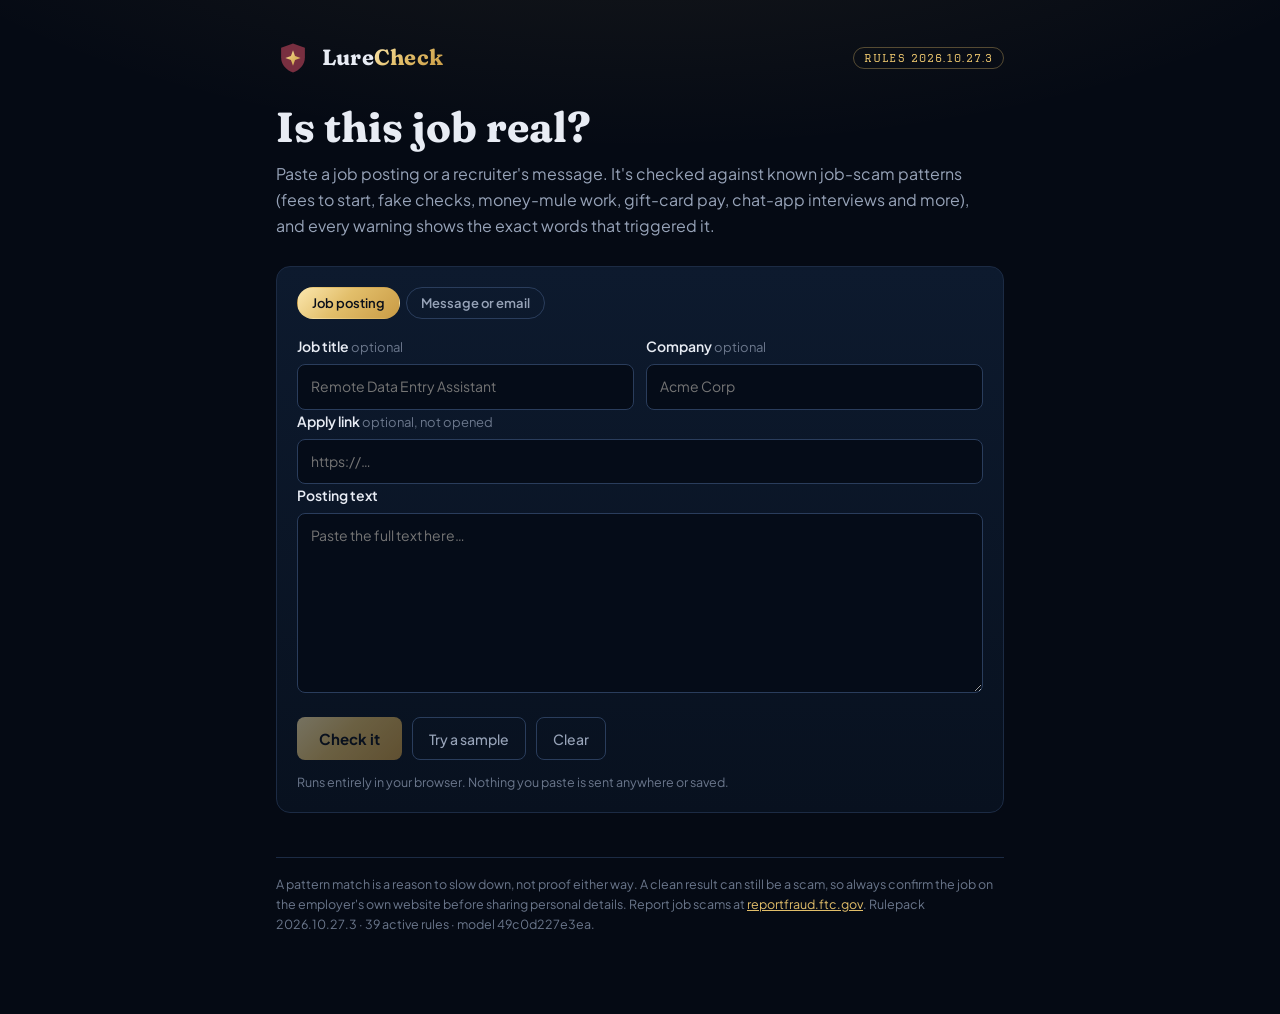
